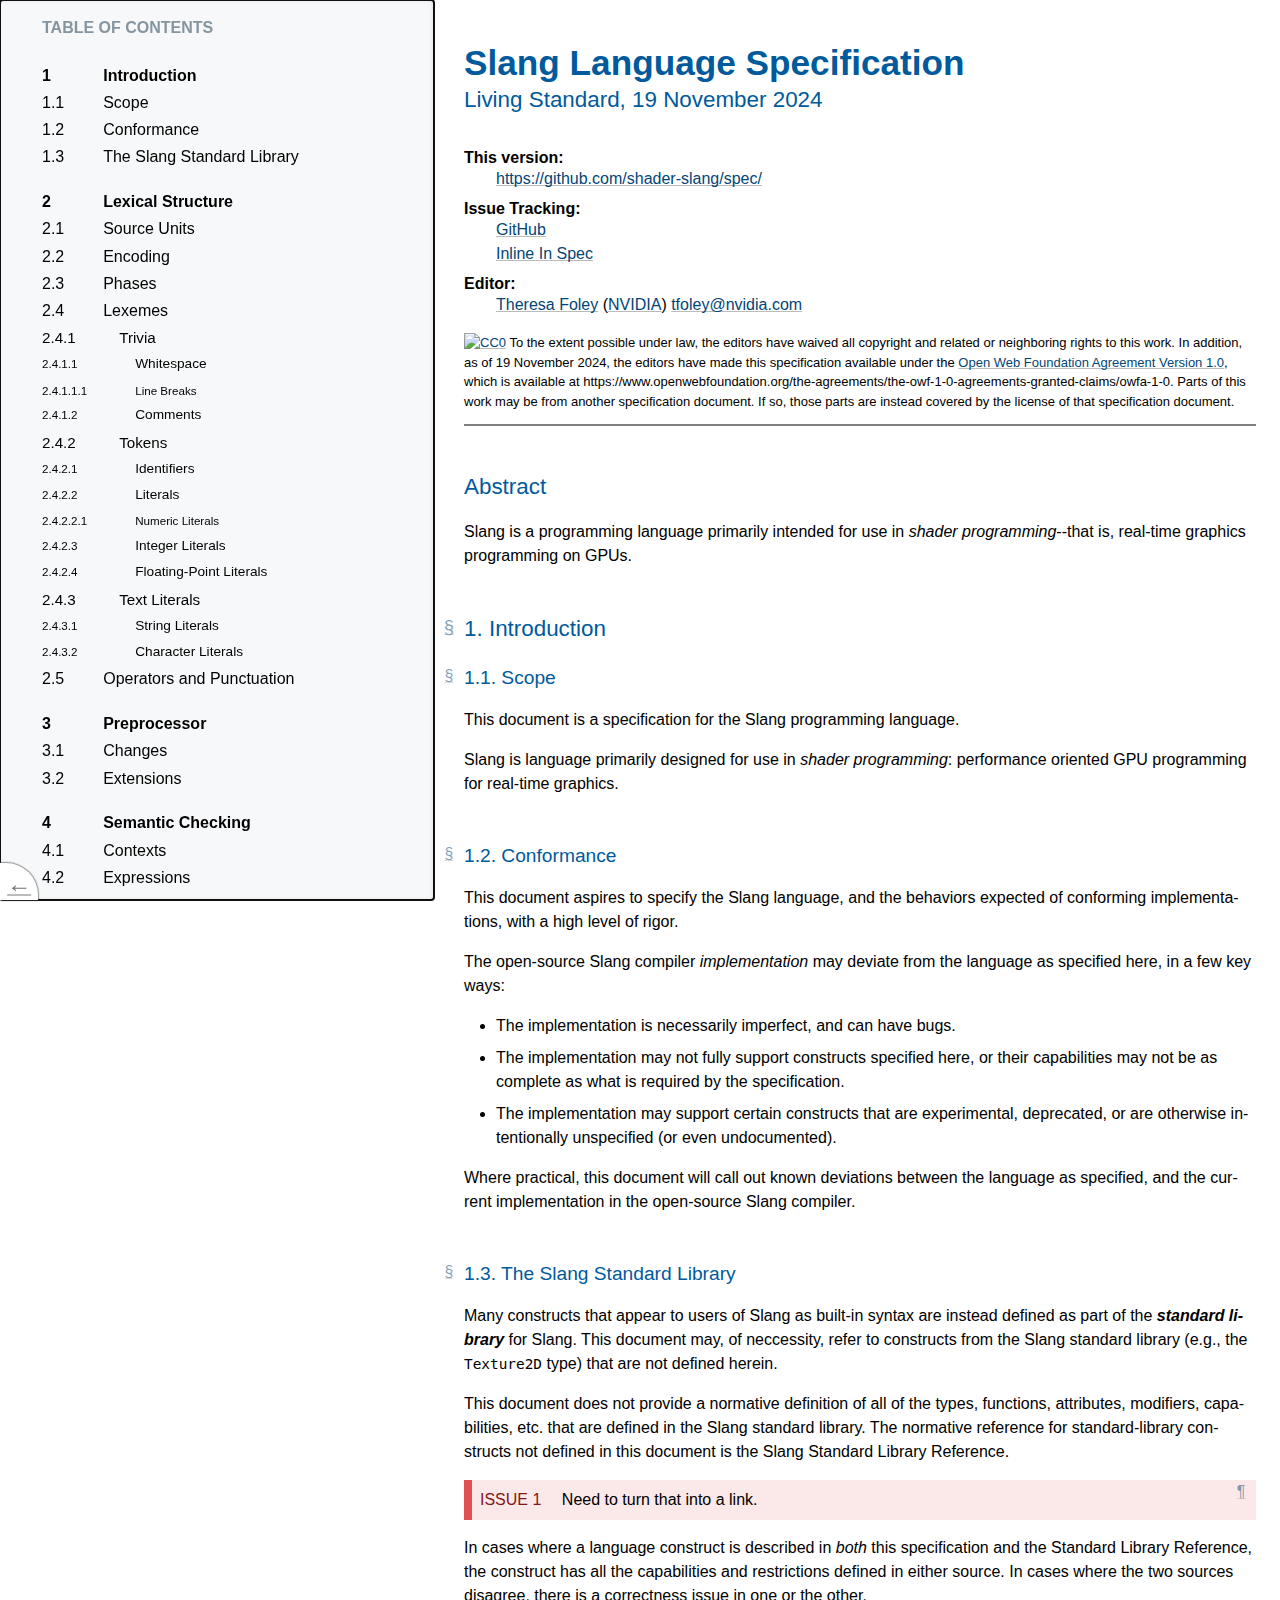
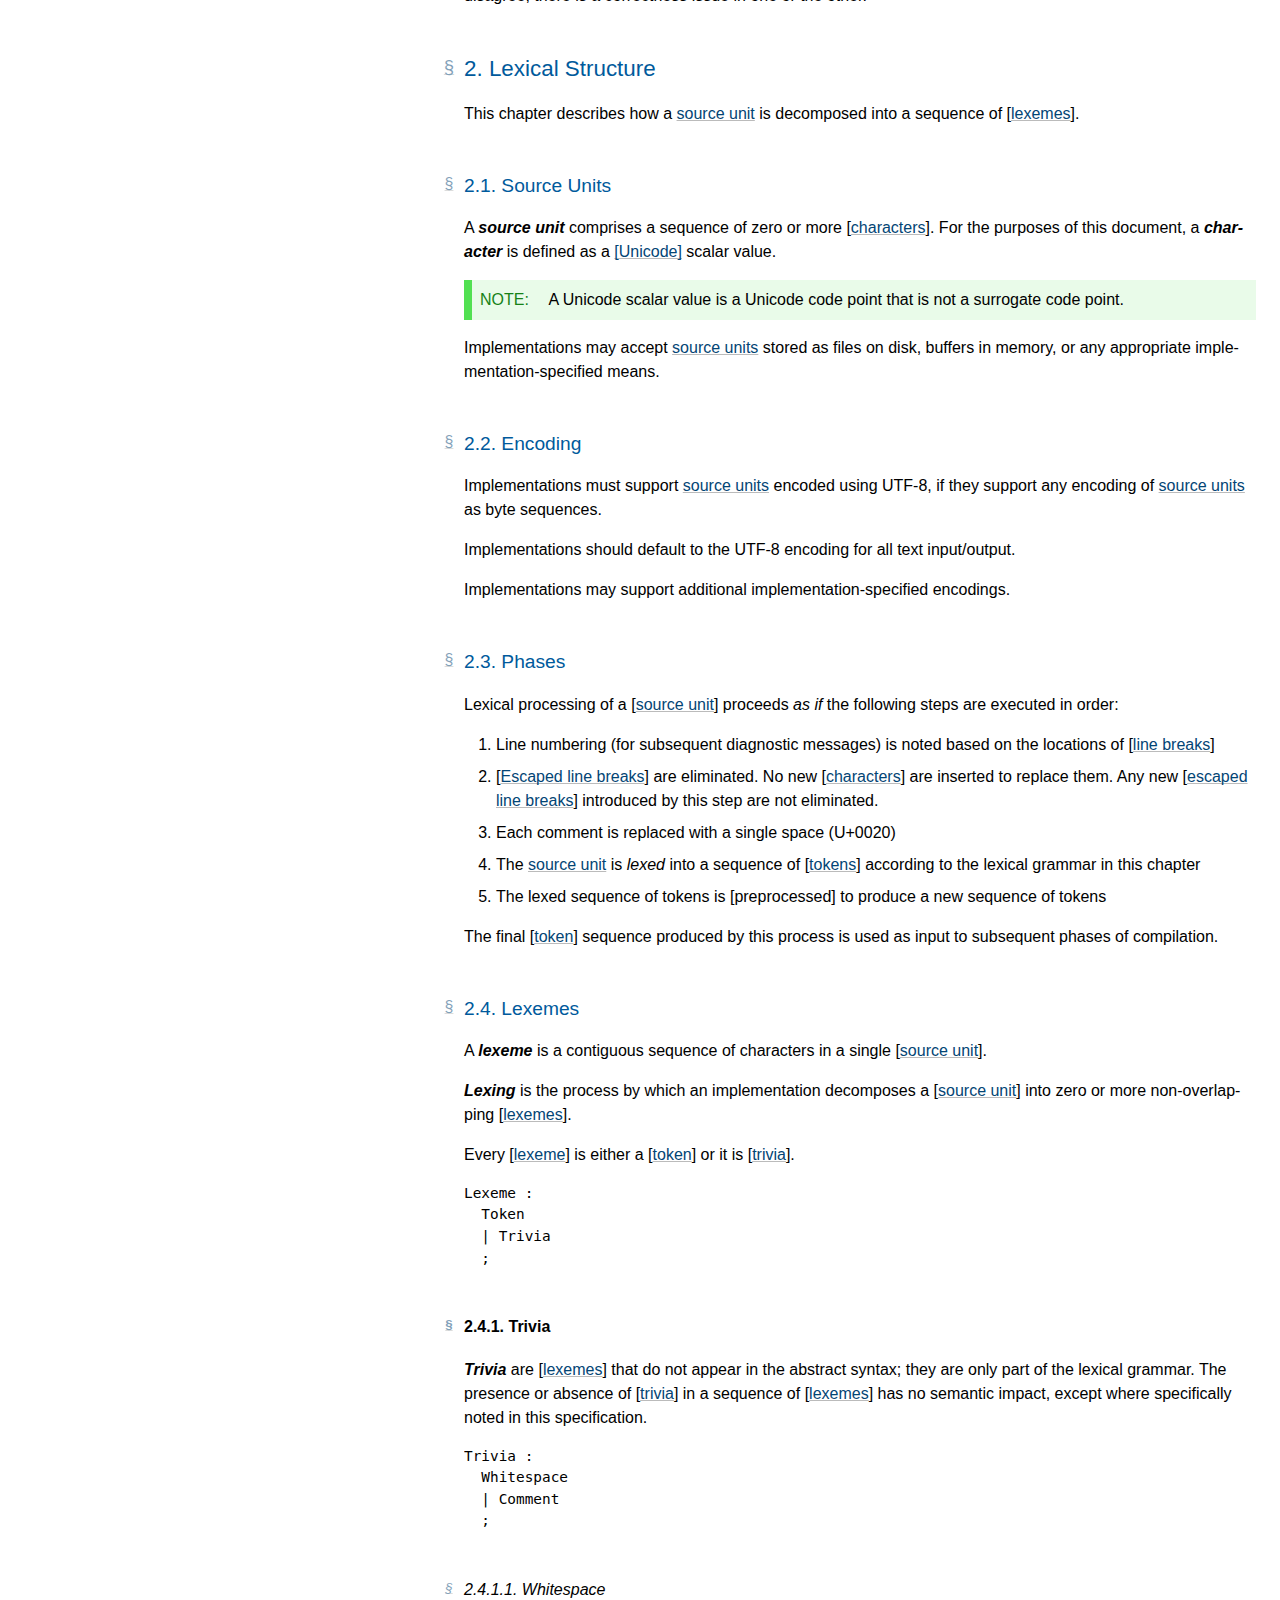
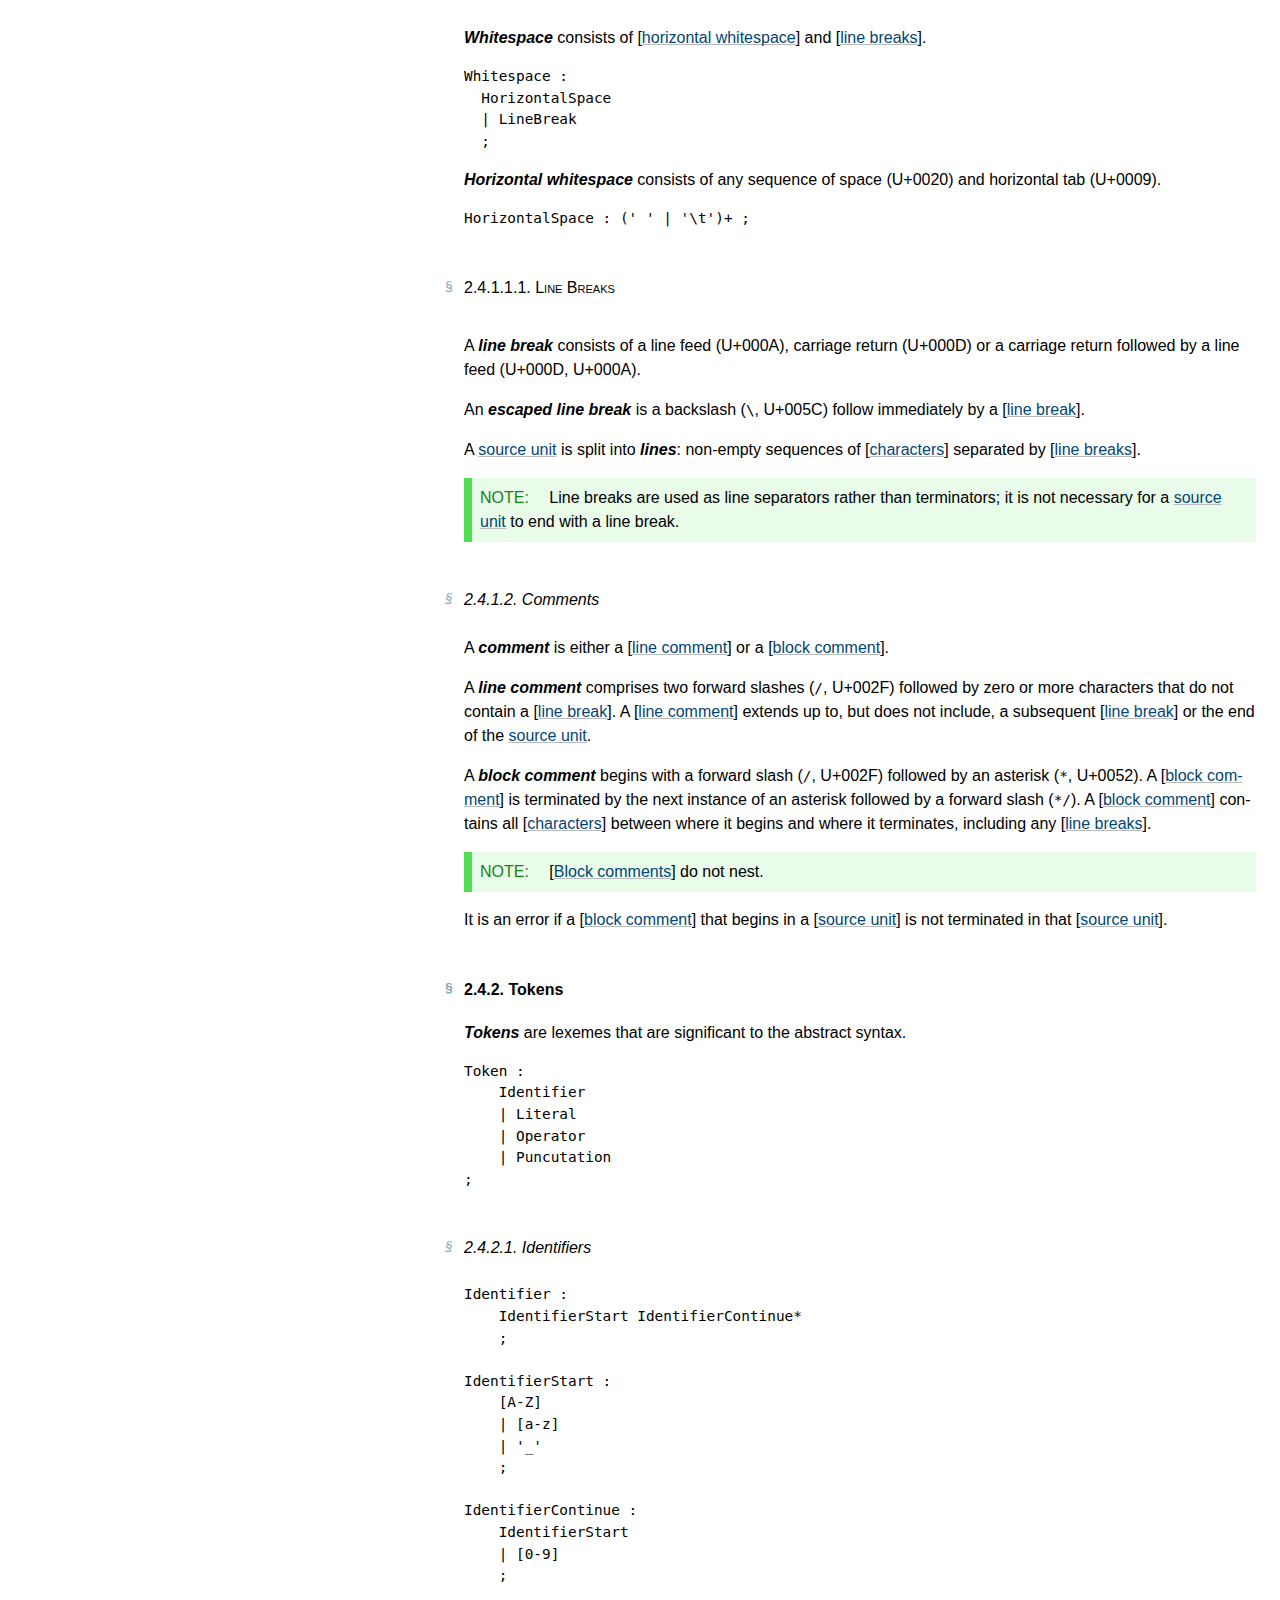
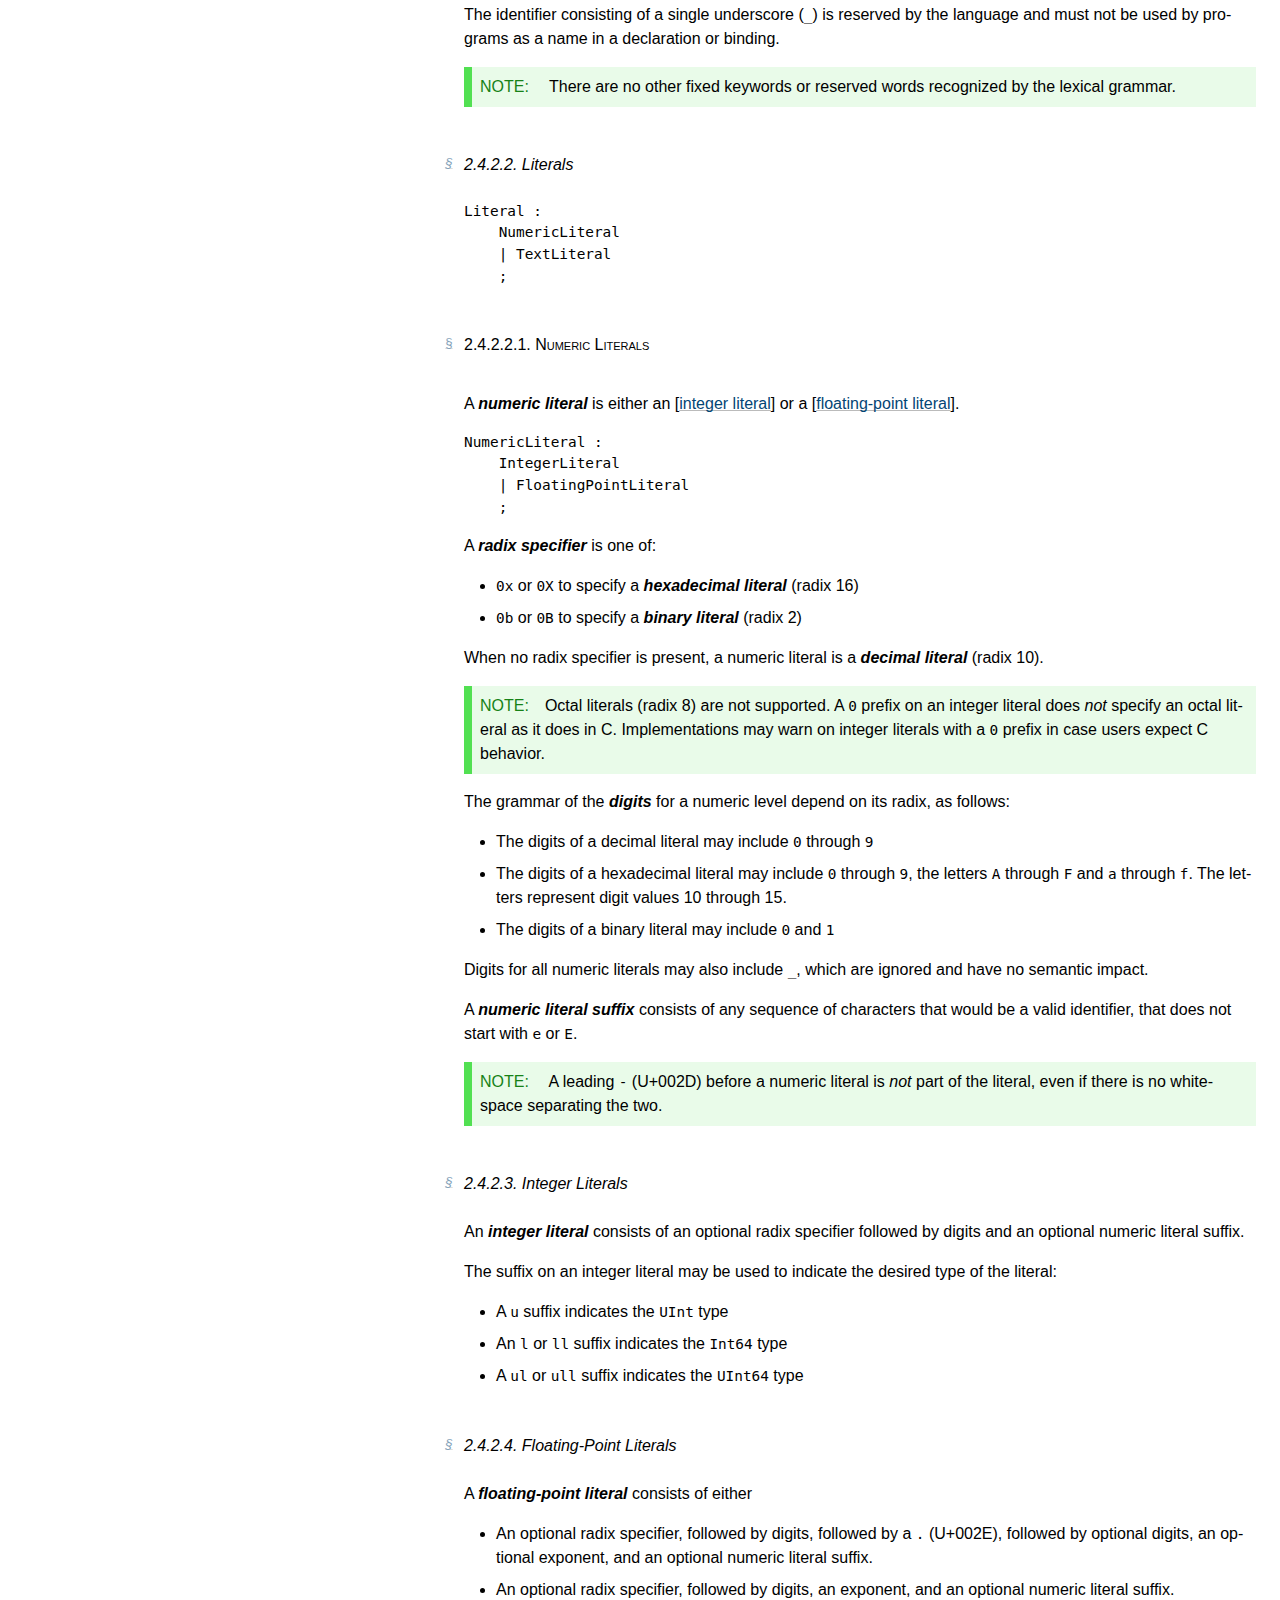
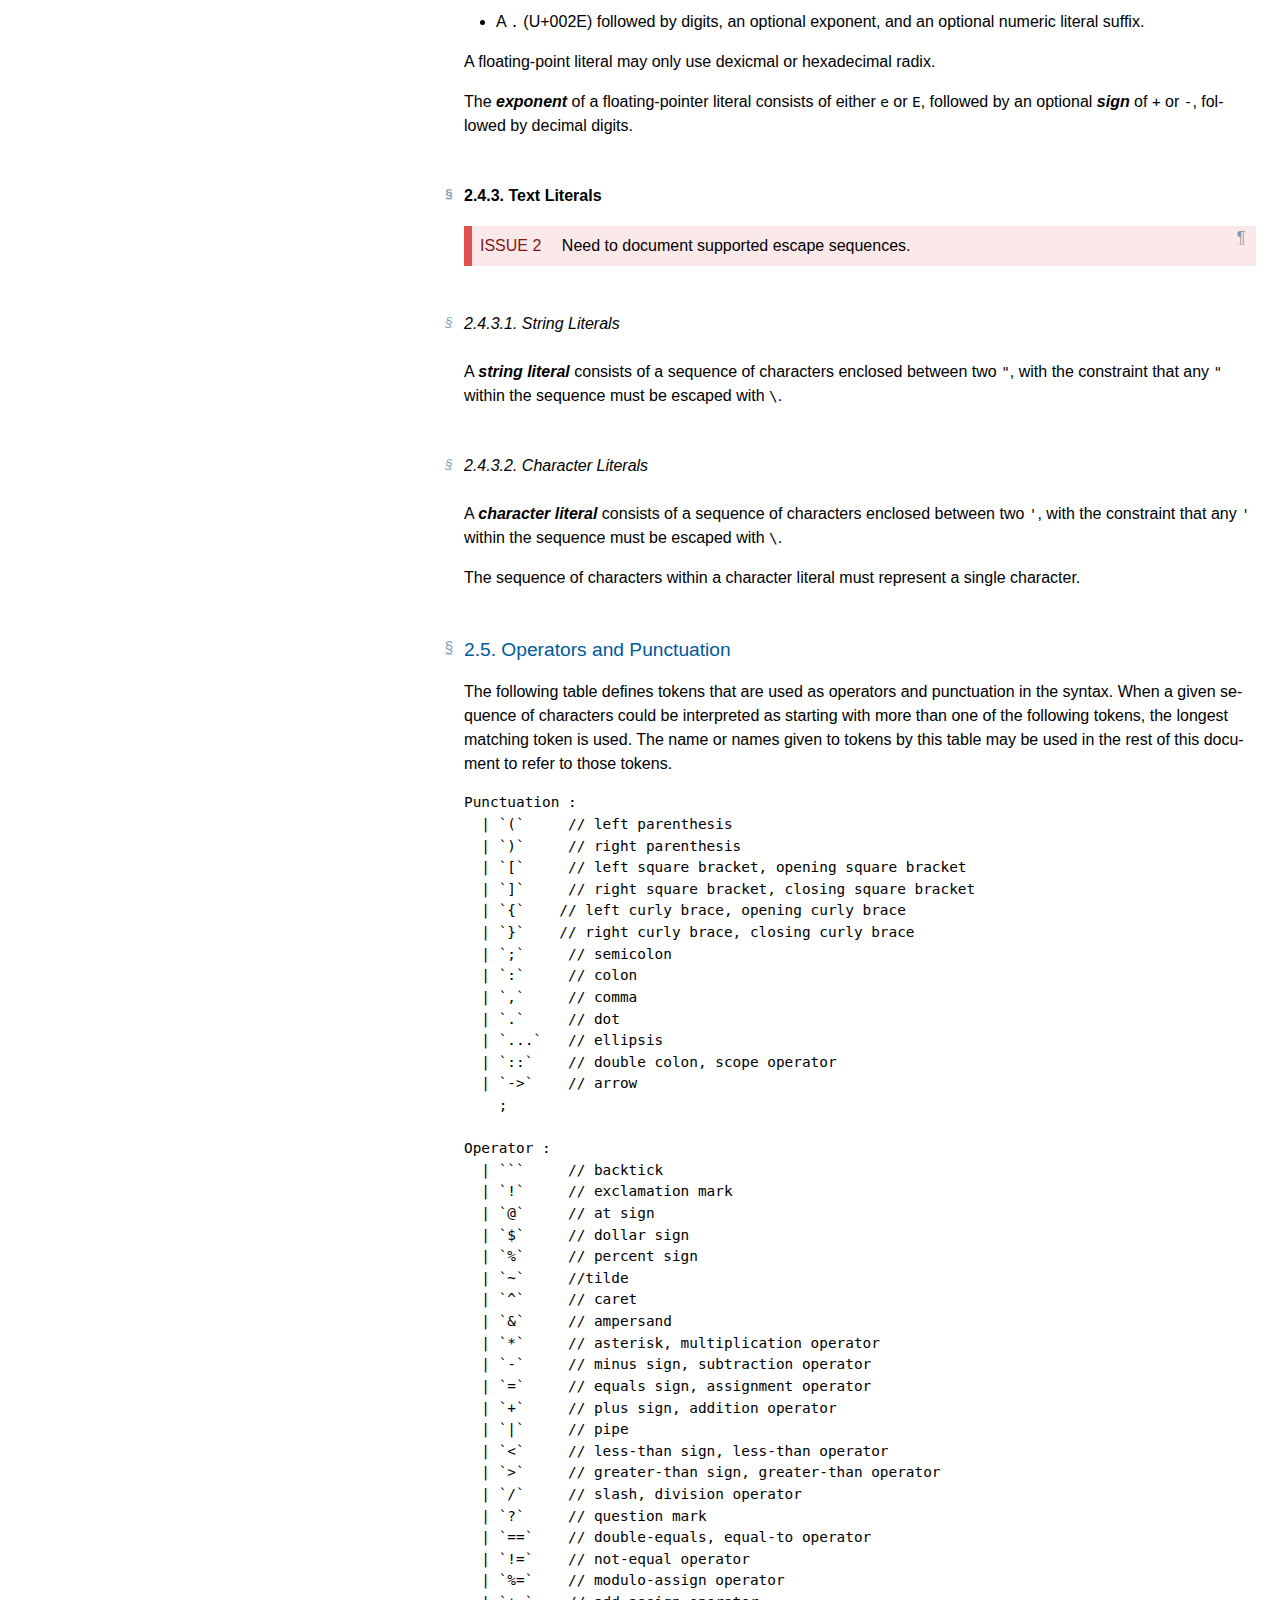
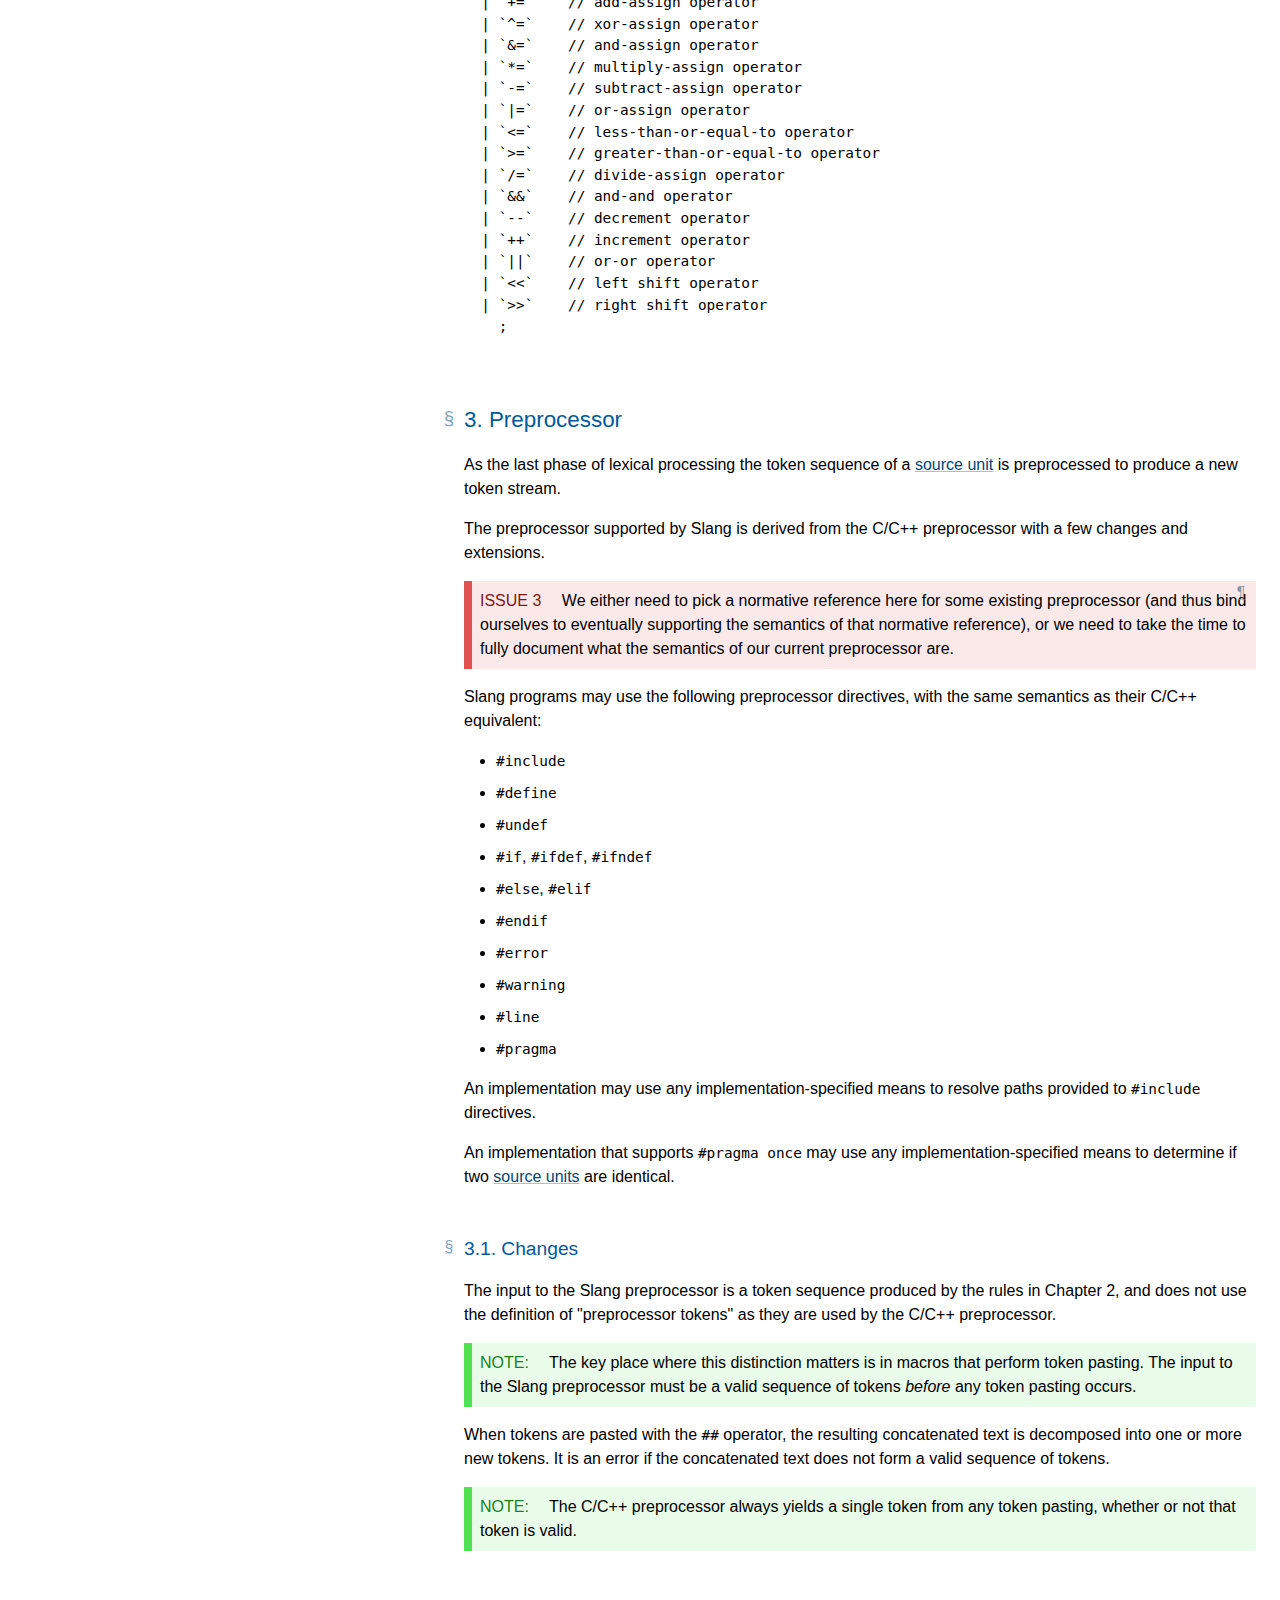
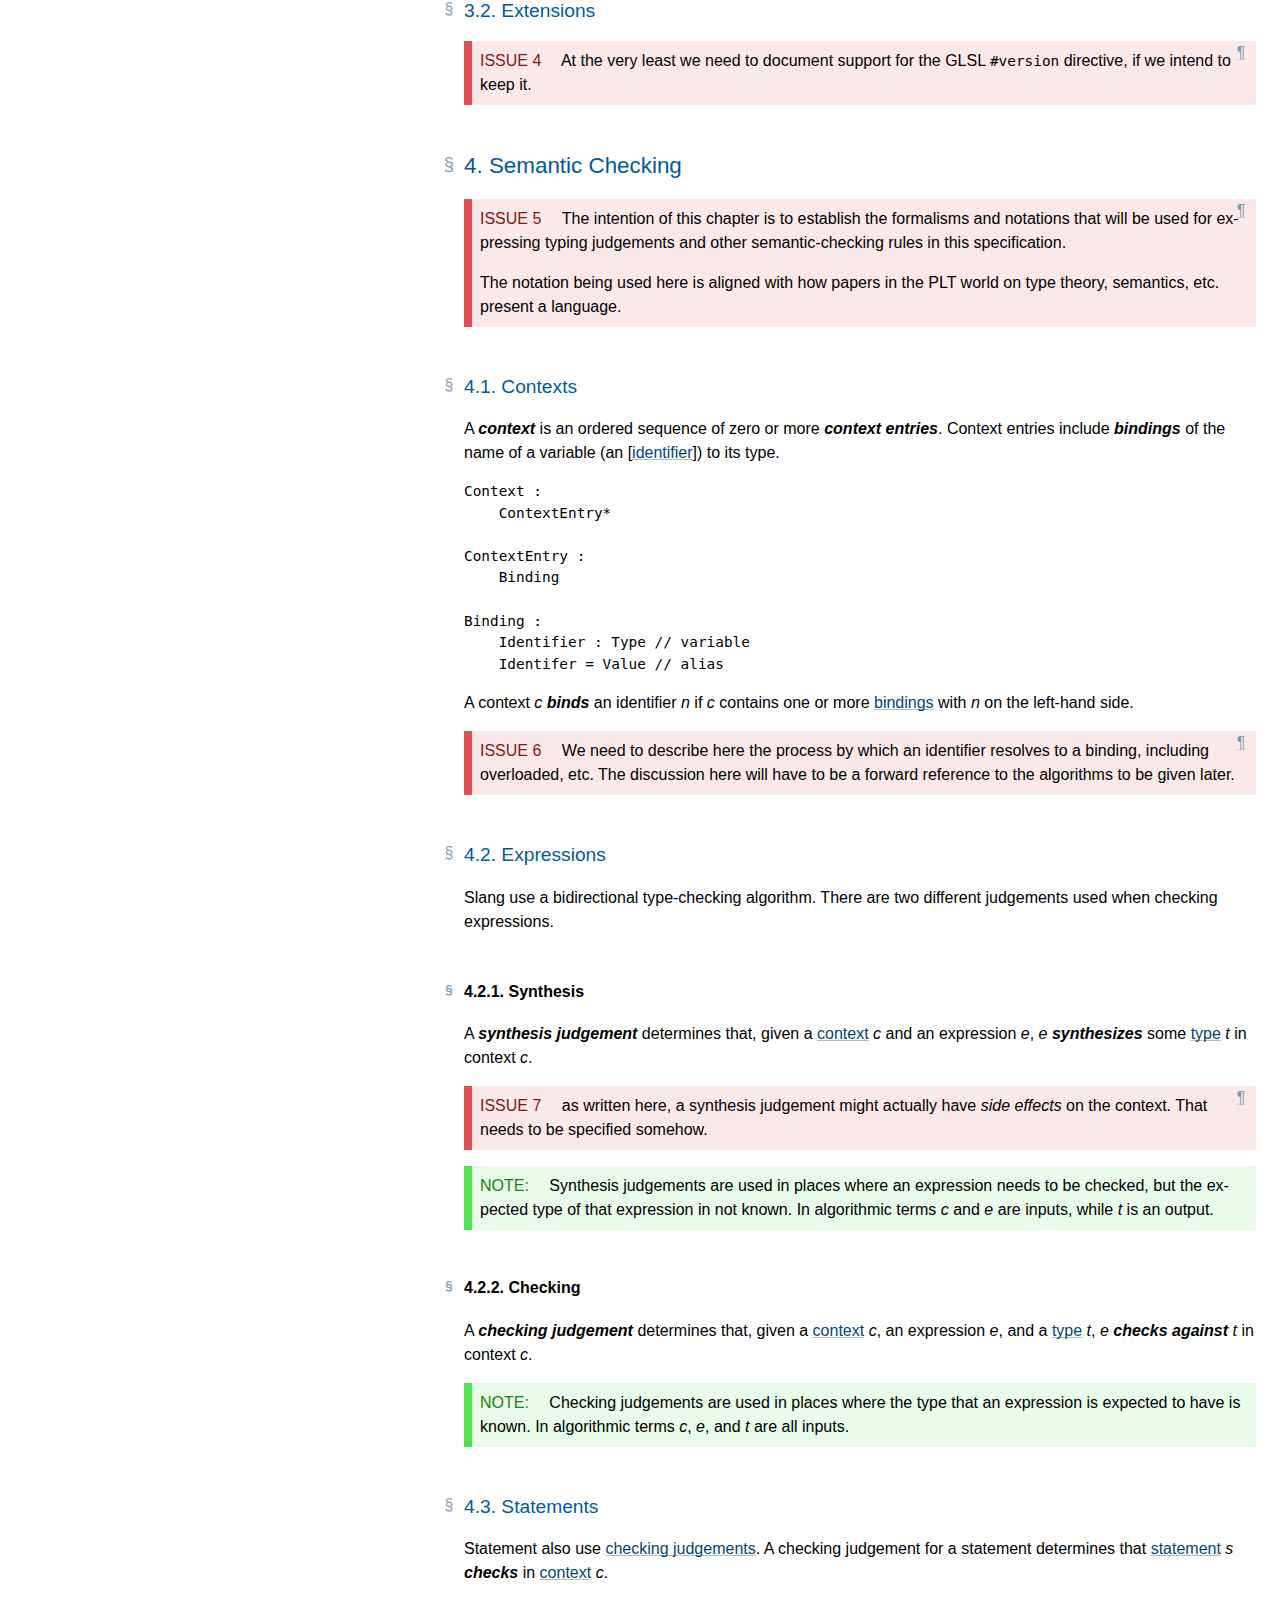
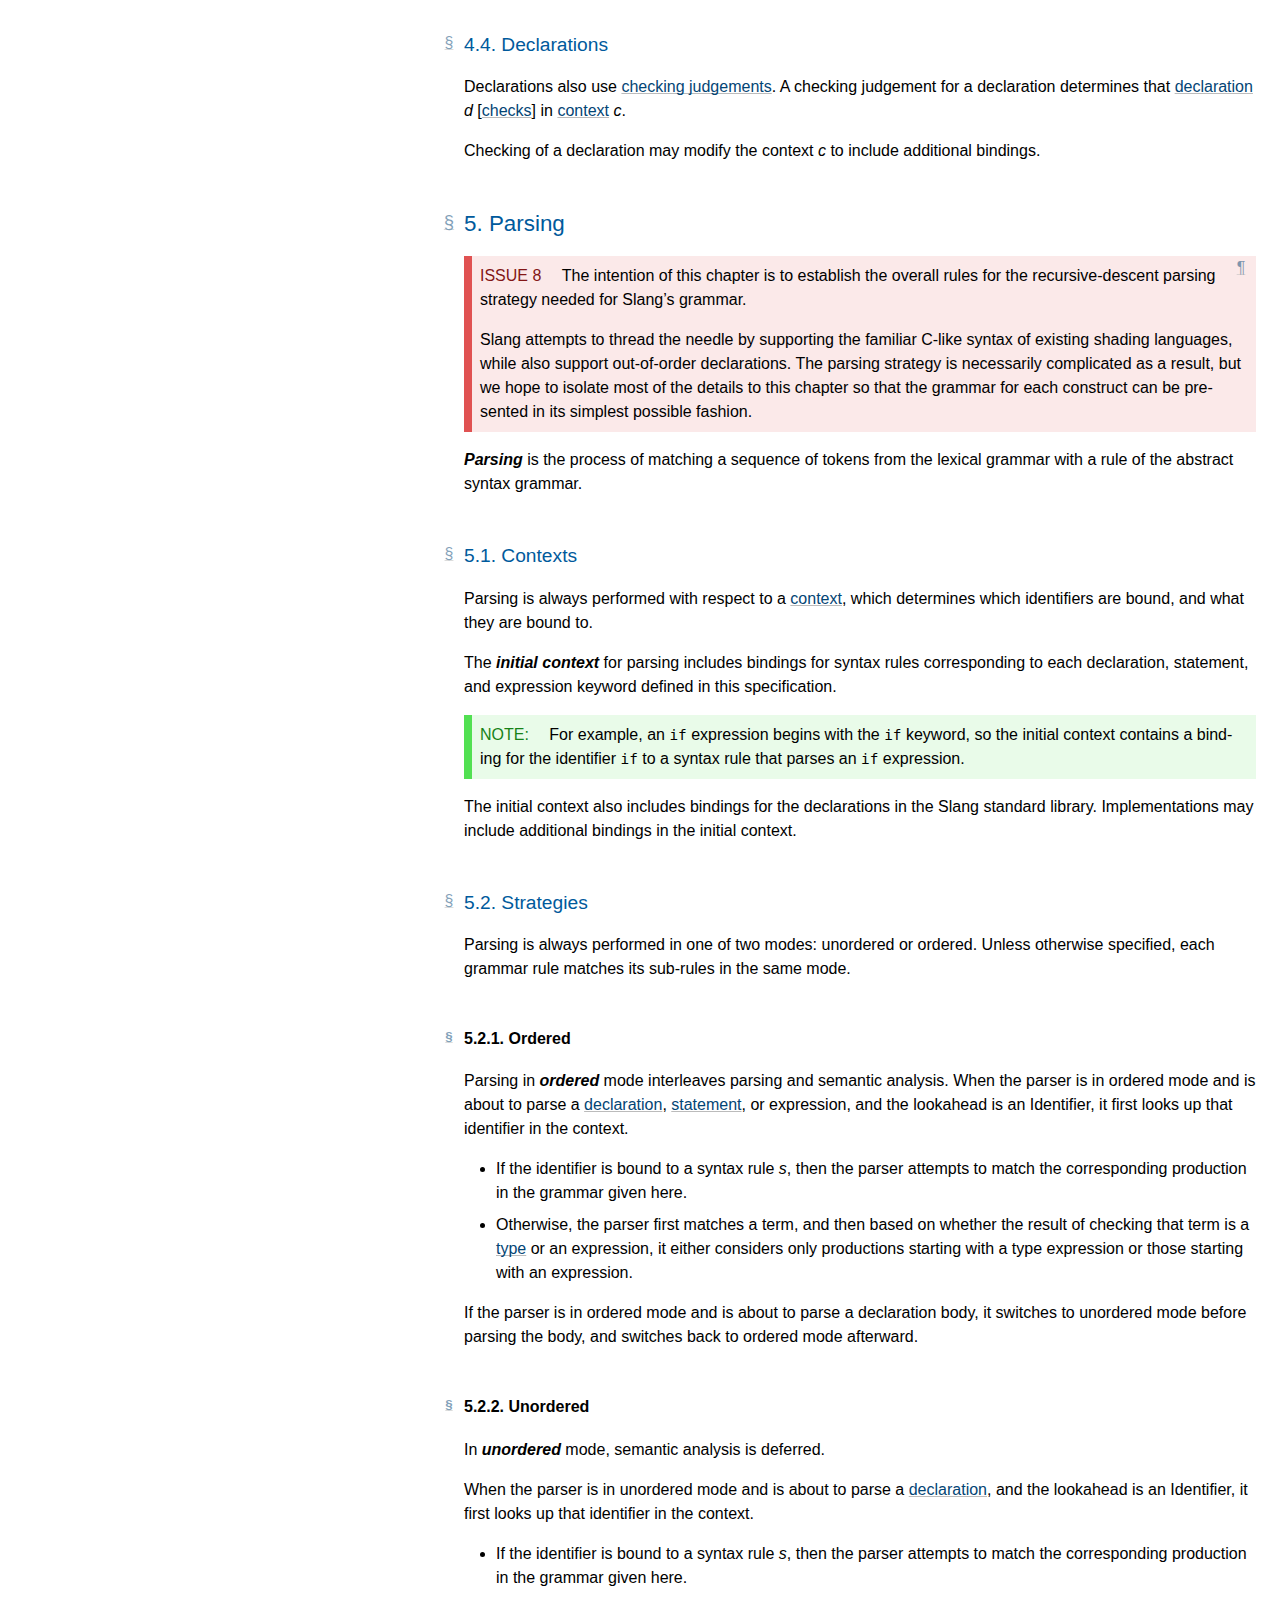
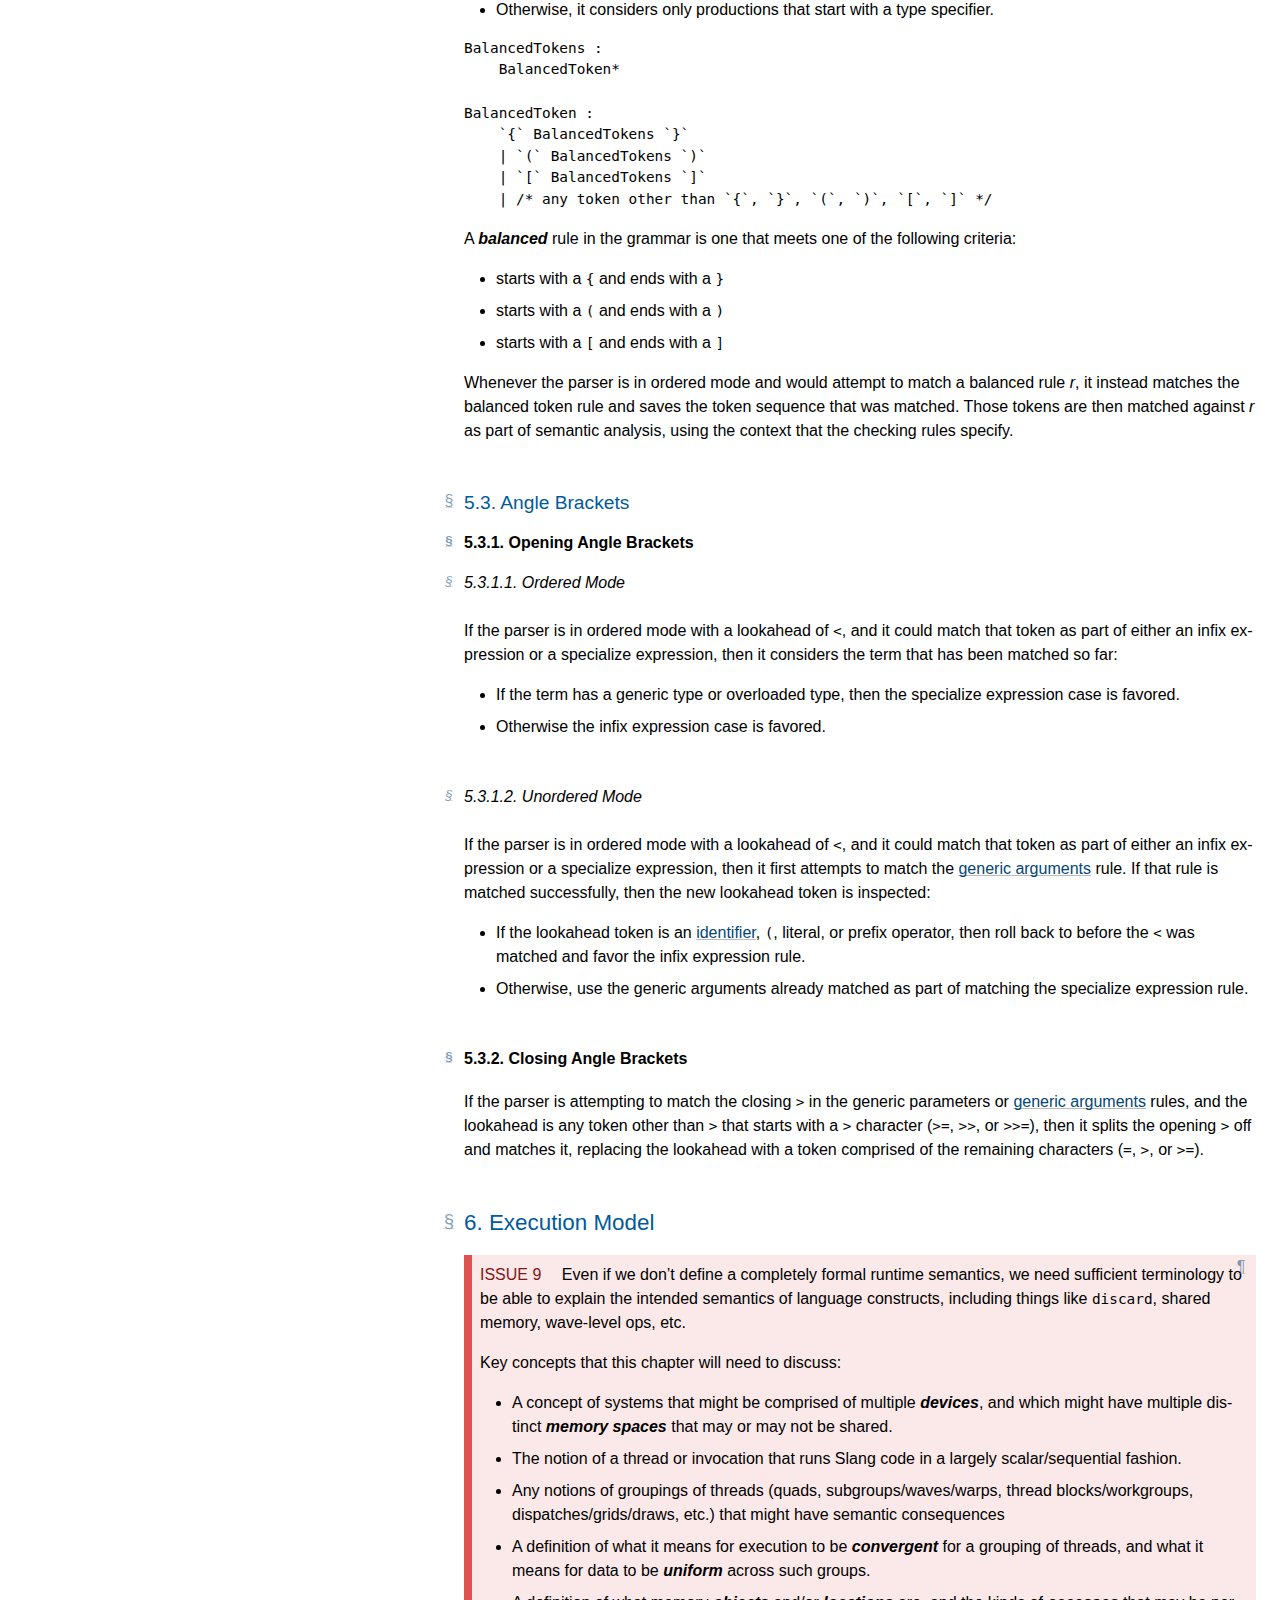
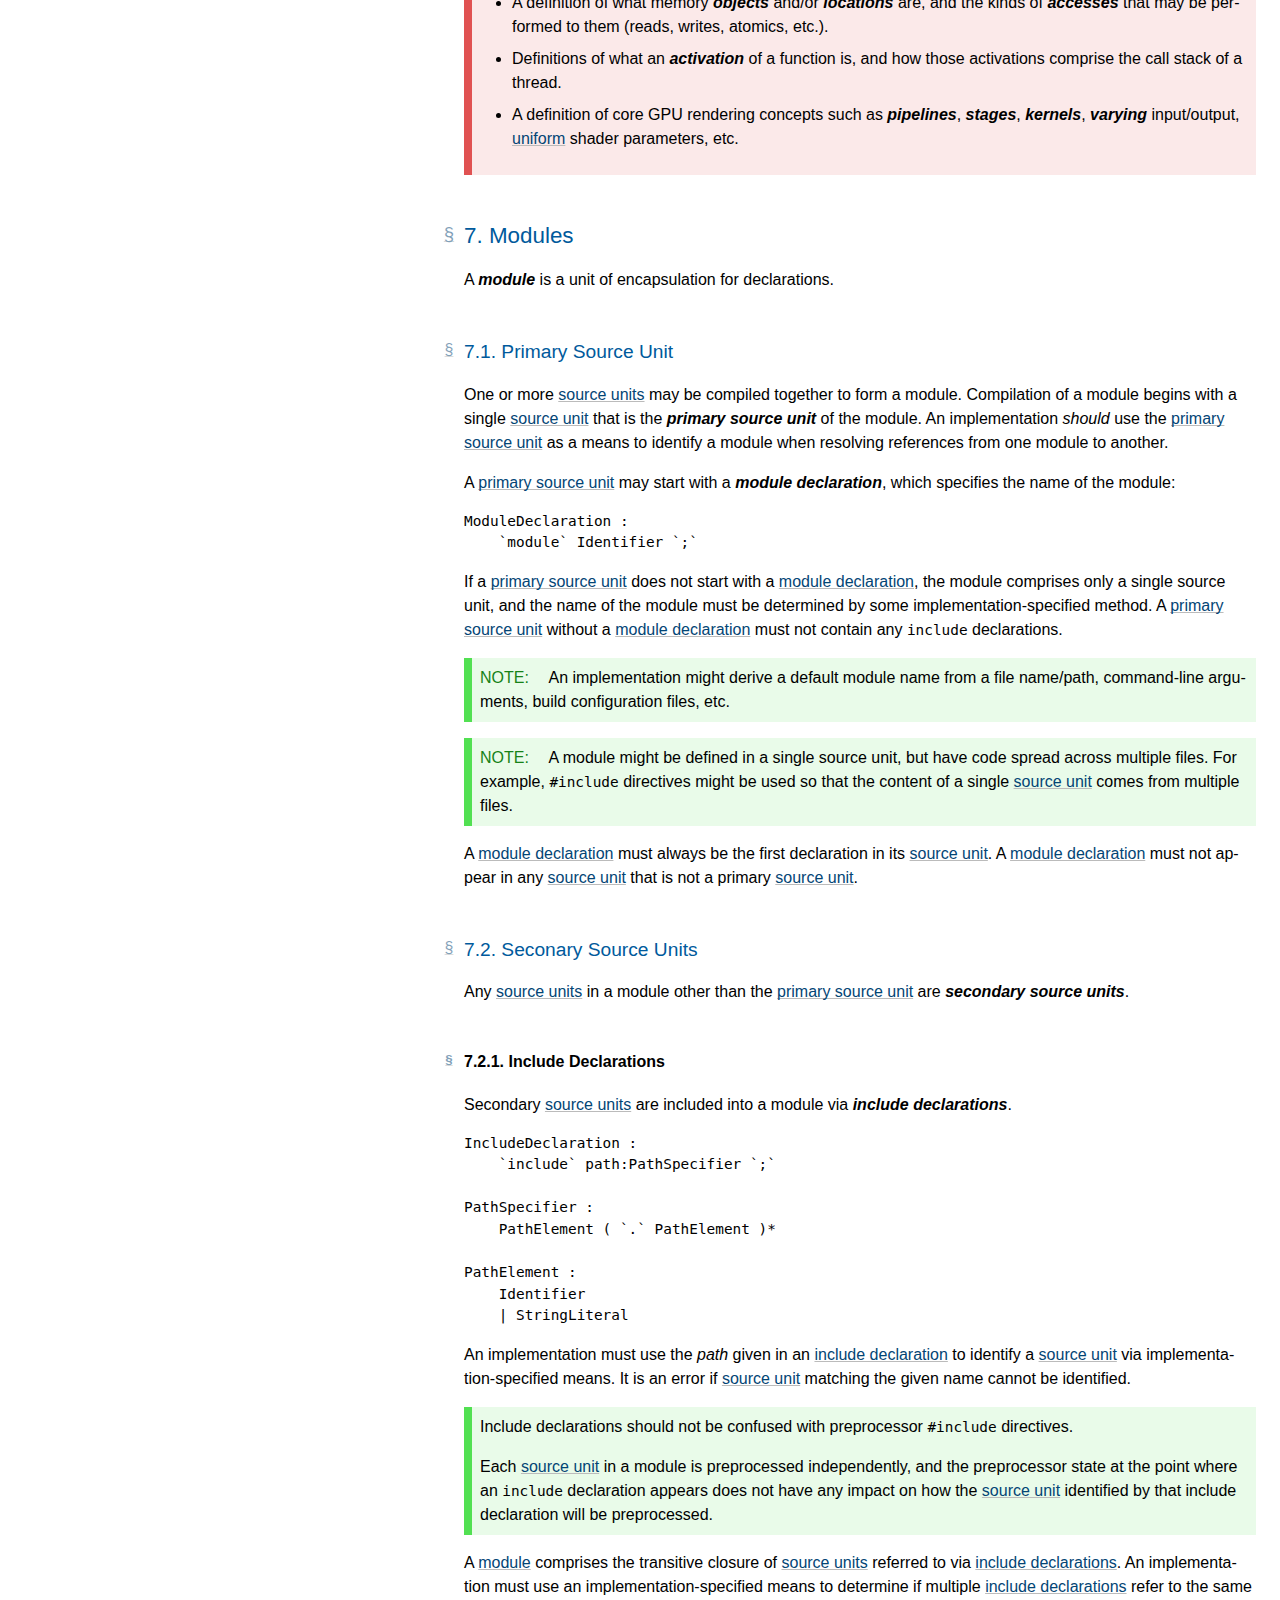
==== index.html @ 2624f9f0 "Add generated HTML to repository for now." ====
<!doctype html><html lang="en">
 <head>
  <meta content="text/html; charset=utf-8" http-equiv="Content-Type">
  <title>Slang Language Specification</title>
  <meta content="width=device-width, initial-scale=1, shrink-to-fit=no" name="viewport">
<style data-fill-with="stylesheet">/******************************************************************************
 *                   Style sheet for the W3C specifications                   *
 *
 * Special classes handled by this style sheet include:
 *
 * Indices
 *   - .toc for the Table of Contents (<ol class="toc">)
 *     + <span class="secno"> for the section numbers
 *   - #toc for the Table of Contents (<nav id="toc">)
 *   - ul.index for Indices (<a href="#ref">term</a><span>, in § N.M</span>)
 *   - table.index for Index Tables (e.g. for properties or elements)
 *
 * Structural Markup
 *   - table.data for general data tables
 *     -> use 'scope' attribute, <colgroup>, <thead>, and <tbody> for best results !
 *     -> use <table class='complex data'> for extra-complex tables
 *     -> use <td class='long'> for paragraph-length cell content
 *     -> use <td class='pre'> when manual line breaks/indentation would help readability
 *   - dl.switch for switch statements
 *   - ol.algorithm for algorithms (helps to visualize nesting)
 *   - .figure and .caption (HTML4) and figure and figcaption (HTML5)
 *     -> .sidefigure for right-floated figures
 *   - ins/del
 *     -> ins/del.c### for candidate and proposed changes (amendments)
 *
 * Code
 *   - pre and code
 *
 * Special Sections
 *   - .note       for informative notes             (div, p, span, aside, details)
 *   - .example    for informative examples          (div, p, pre, span)
 *   - .issue      for issues                        (div, p, span)
 *   - .advisement for loud normative statements     (div, p, strong)
 *   - .annoying-warning for spec obsoletion notices (div, aside, details)
 *   - .correction for "candidate corrections"       (div, aside, details, section)
 *   - .addition   for "candidate additions"         (div, aside, details, section)
 *   - .correction.proposed for "proposed corrections" (div, aside, details, section)
 *   - .addition.proposed   for "proposed additions"   (div, aside, details, section)
 *
 * Definition Boxes
 *   - pre.def   for WebIDL definitions
 *   - table.def for tables that define other entities (e.g. CSS properties)
 *   - dl.def    for definition lists that define other entitles (e.g. HTML elements)
 *
 * Numbering
 *   - .secno for section numbers in .toc and headings (<span class='secno'>3.2</span>)
 *   - .marker for source-inserted example/figure/issue numbers (<span class='marker'>Issue 4</span>)
 *   - ::before styled for CSS-generated issue/example/figure numbers:
 *     -> Documents wishing to use this only need to add
 *        figcaption::before,
 *        .caption::before { content: "Figure "  counter(figure) " ";  }
 *        .example::before { content: "Example " counter(example) " "; }
 *        .issue::before   { content: "Issue "   counter(issue) " ";   }
 *
 * Header Stuff (ignore, just don't conflict with these classes)
 *   - .head for the header
 *   - .copyright for the copyright
 *
 * Outdated warning for old specs
 *
 * Miscellaneous
 *   - .overlarge for things that should be as wide as possible, even if
 *     that overflows the body text area. This can be used on an item or
 *     on its container, depending on the effect desired.
 *     Note that this styling basically doesn't help at all when printing,
 *     since A4 paper isn't much wider than the max-width here.
 *     It's better to design things to fit into a narrower measure if possible.
 *
 *   - js-added ToC jump links (see fixup.js)
 *
 ******************************************************************************/

/* color variables included separately for reliability */

/******************************************************************************/
/*                                    Body                                    */
/******************************************************************************/

	html {
	}

	body {
		counter-reset: example figure issue;

		/* Layout */
		max-width: 50em;			  /* limit line length to 50em for readability   */
		margin: 0 auto;				/* center text within page                    */
		padding: 1.6em 1.5em 2em 50px; /* assume 16px font size for downlevel clients */
		padding: 1.6em 1.5em 2em calc(26px + 1.5em); /* leave space for status flag    */

		/* Typography */
		line-height: 1.5;
		font-family: sans-serif;
		widows: 2;
		orphans: 2;
		word-wrap: break-word;
		overflow-wrap: break-word;
		hyphens: auto;

		color: black;
		color: var(--text);
		background: white top left fixed no-repeat;
		background: var(--bg) top left fixed no-repeat;
		background-size: 25px auto;
	}


/******************************************************************************/
/*                         Front Matter & Navigation                          */
/******************************************************************************/

/** Header ********************************************************************/

	div.head { margin-bottom: 1em; }
	div.head hr { border-style: solid; }

	div.head h1 {
		font-weight: bold;
		margin: 0 0 .1em;
		font-size: 220%;
	}

	div.head h2 { margin-bottom: 1.5em;}

/** W3C Logo ******************************************************************/

	.head .logo {
		float: right;
		margin: 0.4rem 0 0.2rem .4rem;
	}

	.head img[src*="logos/W3C"] {
		display: block;
		border: solid #1a5e9a;
		border: solid var(--logo-bg);
		border-width: .65rem .7rem .6rem;
		border-radius: .4rem;
		background: #1a5e9a;
		background: var(--logo-bg);
		color: white;
		color: var(--logo-text);
		font-weight: bold;
	}

	.head a:hover > img[src*="logos/W3C"],
	.head a:focus > img[src*="logos/W3C"] {
		opacity: .8;
	}

	.head a:active > img[src*="logos/W3C"] {
		background: #c00;
		background: var(--logo-active-bg);
		border-color: #c00;
		border-color: var(--logo-active-bg);
	}

	/* see also additional rules in Link Styling section */

/** Copyright *****************************************************************/

	p.copyright,
	p.copyright small { font-size: small; }

/** Back to Top / ToC Toggle **************************************************/

	@media print {
		#toc-nav {
			display: none;
		}
	}
	@media not print {
		#toc-nav {
			position: fixed;
			z-index: 3;
			bottom: 0; left: 0;
			margin: 0;
			min-width: 1.33em;
			border-top-right-radius: 2rem;
			box-shadow: 0 0 2px;
			font-size: 1.5em;
		}
		#toc-nav > a {
			display: block;
			white-space: nowrap;

			height: 1.33em;
			padding: .1em 0.3em;
			margin: 0;

			box-shadow: 0 0 2px;
			border: none;
			border-top-right-radius: 1.33em;

			color: #707070;
			color: var(--tocnav-normal-text);
			background: white;
			background: var(--tocnav-normal-bg);
		}
		#toc-nav > a:hover,
		#toc-nav > a:focus {
			color: black;
			color: var(--tocnav-hover-text);
			background: #f8f8f8;
			background: var(--tocnav-hover-bg);
		}
		#toc-nav > a:active {
			color: #c00;
			color: var(--tocnav-active-text);
			background: white;
			background: var(--tocnav-active-bg);
		}

		#toc-nav > #toc-jump {
			padding-bottom: 2em;
			margin-bottom: -1.9em;
		}

		/* statusbar gets in the way on keyboard focus; remove once browsers fix */
		#toc-nav > a[href="#toc"]:not(:hover):focus:last-child {
			padding-bottom: 1.5rem;
		}

		#toc-nav:not(:hover) > a:not(:focus) > span + span {
			/* Ideally this uses :focus-within on #toc-nav */
			display: none;
		}
		#toc-nav > a > span + span {
			padding-right: 0.2em;
		}
	}

/** ToC Sidebar ***************************************************************/

	/* Floating sidebar */
	@media screen {
		body.toc-sidebar #toc {
			position: fixed;
			top: 0; bottom: 0;
			left: 0;
			width: 23.5em;
			max-width: 80%;
			max-width: calc(100% - 2em - 26px);
			overflow: auto;
			padding: 0 1em;
			padding-left: 42px;
			padding-left: calc(1em + 26px);
			color: black;
			color: var(--tocsidebar-text);
			background: inherit;
			background-color: #f7f8f9;
			background-color: var(--tocsidebar-bg);
			z-index: 1;
			box-shadow: -.1em 0 .25em rgba(0,0,0,.1) inset;
			box-shadow: -.1em 0 .25em var(--tocsidebar-shadow) inset;
		}
		body.toc-sidebar #toc h2 {
			margin-top: .8rem;
			font-variant: small-caps;
			font-variant: all-small-caps;
			text-transform: lowercase;
			font-weight: bold;
			color: gray;
			color: hsla(203,20%,40%,.7);
			color: var(--tocsidebar-heading-text);
		}
		body.toc-sidebar #toc-jump:not(:focus) {
			width: 0;
			height: 0;
			padding: 0;
			position: absolute;
			overflow: hidden;
		}
	}
	/* Hide main scroller when only the ToC is visible anyway */
	@media screen and (max-width: 28em) {
		body.toc-sidebar {
			overflow: hidden;
		}
	}

	/* Sidebar with its own space */
	@media screen and (min-width: 78em) {
		body:not(.toc-inline) #toc {
			position: fixed;
			top: 0; bottom: 0;
			left: 0;
			width: 23.5em;
			overflow: auto;
			padding: 0 1em;
			padding-left: 42px;
			padding-left: calc(1em + 26px);
			color: black;
			color: var(--tocsidebar-text);
			background: inherit;
			background-color: #f7f8f9;
			background-color: var(--tocsidebar-bg);
			z-index: 1;
			box-shadow: -.1em 0 .25em rgba(0,0,0,.1) inset;
			box-shadow: -.1em 0 .25em var(--tocsidebar-shadow) inset;
		}
		body:not(.toc-inline) #toc h2 {
			margin-top: .8rem;
			font-variant: small-caps;
			font-variant: all-small-caps;
			text-transform: lowercase;
			font-weight: bold;
			color: gray;
			color: hsla(203,20%,40%,.7);
			color: var(--tocsidebar-heading-text);
		}

		body:not(.toc-inline) {
			padding-left: 29em;
		}
		/* See also Overflow section at the bottom */

		body:not(.toc-inline) #toc-jump:not(:focus) {
			width: 0;
			height: 0;
			padding: 0;
			position: absolute;
			overflow: hidden;
		}
	}
	@media screen and (min-width: 90em) {
		body:not(.toc-inline) {
			margin: 0 4em;
		}
	}

/******************************************************************************/
/*                                Sectioning                                  */
/******************************************************************************/

/** Headings ******************************************************************/

	h1, h2, h3, h4, h5, h6, dt {
		page-break-after: avoid;
		page-break-inside: avoid;
		font: 100% sans-serif;   /* Reset all font styling to clear out UA styles */
		font-family: inherit;	/* Inherit the font family. */
		line-height: 1.2;		/* Keep wrapped headings compact */
		hyphens: manual;		/* Hyphenated headings look weird */
	}

	h2, h3, h4, h5, h6 {
		margin-top: 3rem;
	}

	h1, h2, h3 {
		color: #005A9C;
		color: var(--heading-text);
	}

	h1 { font-size: 170%; }
	h2 { font-size: 140%; }
	h3 { font-size: 120%; }
	h4 { font-weight: bold; }
	h5 { font-style: italic; }
	h6 { font-variant: small-caps; }
	dt { font-weight: bold; }

/** Subheadings ***************************************************************/

	h1 + h2,
	#profile-and-date {
		/* #profile-and-date is a subtitle in an H2 under the H1 */
		margin-top: 0;
	}
	h2 + h3,
	h3 + h4,
	h4 + h5,
	h5 + h6 {
		margin-top: 1.2em; /* = 1 x line-height */
	}

/** Section divider ***********************************************************/

	:not(.head) > :not(.head) + hr {
		font-size: 1.5em;
		text-align: center;
		margin: 1em auto;
		height: auto;
		color: black;
		color: var(--hr-text);
		border: transparent solid 0;
		background: transparent;
	}
	:not(.head) > hr::before {
		content: "\2727\2003\2003\2727\2003\2003\2727";
	}

/******************************************************************************/
/*                            Paragraphs and Lists                            */
/******************************************************************************/

	p {
		margin: 1em 0;
	}

	dd > p:first-child,
	li > p:first-child {
		margin-top: 0;
	}

	ul, ol {
		margin-left: 0;
		padding-left: 2em;
	}

	li {
		margin: 0.25em 0 0.5em;
		padding: 0;
	}

	dl dd {
		margin: 0 0 .5em 2em;
	}

	.head dd + dd { /* compact for header */
		margin-top: -.5em;
	}

	/* Style for algorithms */
	ol.algorithm ol:not(.algorithm),
	.algorithm > ol ol:not(.algorithm) {
	border-left: 0.5em solid #DEF;
	border-left: 0.5em solid var(--algo-border);
	}

	/* Put nice boxes around each algorithm. */
	[data-algorithm]:not(.heading) {
	 padding: .5em;
	 border: thin solid #ddd;
	 border: thin solid var(--algo-border);
	 border-radius: .5em;
	 margin: .5em calc(-0.5em - 1px);
	}
	[data-algorithm]:not(.heading) > :first-child {
	 margin-top: 0;
	}
	[data-algorithm]:not(.heading) > :last-child {
	 margin-bottom: 0;
	}

	/* Style for switch/case <dl>s */
	dl.switch > dd > ol.only,
	dl.switch > dd > .only > ol {
	margin-left: 0;
	}
	dl.switch > dd > ol.algorithm,
	dl.switch > dd > .algorithm > ol {
	margin-left: -2em;
	}
	dl.switch {
	padding-left: 2em;
	}
	dl.switch > dt {
	text-indent: -1.5em;
	margin-top: 1em;
	}
	dl.switch > dt + dt {
	margin-top: 0;
	}
	dl.switch > dt::before {
	content: '\21AA';
	padding: 0 0.5em 0 0;
	display: inline-block;
	width: 1em;
	text-align: right;
	line-height: 0.5em;
	}

/** Terminology Markup ********************************************************/


/******************************************************************************/
/*                                 Inline Markup                              */
/******************************************************************************/

/** Terminology Markup ********************************************************/
	dfn   { /* Defining instance */
		font-weight: bolder;
	}
	a > i { /* Instance of term */
		font-style: normal;
	}
	dt dfn code, code.idl {
		font-size: inherit;
	}
	dfn var {
		font-style: normal;
	}

/** Change Marking ************************************************************/

	del {
		color: #aa0000;
		color: var(--del-text);
		background: transparent;
		background: var(--del-bg);
		text-decoration: line-through;
	}
	ins {
		color: #006100;
		color: var(--ins-text);
		background: transparent;
		background: var(--ins-bg);
		text-decoration: underline;
	}

	/* for amendments (candidate/proposed changes) */

	.amendment ins, .correction ins, .addition ins,
	ins[class^=c] {
		text-decoration-style: dotted;
	}
	.amendment del, .correction del, .addition del,
	del[class^=c] {
		text-decoration-style: dotted;
	}
	.amendment.proposed ins, .correction.proposed ins, .addition.proposed ins,
	ins[class^=c].proposed {
		text-decoration-style: double;
	}
	.amendment.proposed del, .correction.proposed del, .addition.proposed del,
	del[class^=c].proposed {
		text-decoration-style: double;
	}

/** Miscellaneous improvements to inline formatting ***************************/

	sup {
		vertical-align: super;
		font-size: 80%
	}

/******************************************************************************/
/*                                    Code                                    */
/******************************************************************************/

/** General monospace/pre rules ***********************************************/

	pre, code, samp {
		font-family: Menlo, Consolas, "DejaVu Sans Mono", Monaco, monospace;
		font-size: .9em;
		hyphens: none;
		text-transform: none;
		text-align: left;
		text-align: start;
		font-variant: normal;
		orphans: 3;
		widows: 3;
		page-break-before: avoid;
	}
	pre code,
	code code {
		font-size: 100%;
	}

	pre {
		margin-top: 1em;
		margin-bottom: 1em;
		overflow: auto;
	}

/** Inline Code fragments *****************************************************/

	/* Do something nice. */

/******************************************************************************/
/*                                    Links                                   */
/******************************************************************************/

/** General Hyperlinks ********************************************************/

	/* We hyperlink a lot, so make it less intrusive */
	a[href] {
		color: #034575;
		color: var(--a-normal-text);
		text-decoration: underline #707070;
		text-decoration: underline var(--a-normal-underline);
		text-decoration-skip-ink: none;
	}
	a:visited {
		color: #034575;
		color: var(--a-visited-text);
		text-decoration-color: #bbb;
		text-decoration-color: var(--a-visited-underline);
	}

	/* Indicate interaction with the link */
	a[href]:focus,
	a[href]:hover {
		text-decoration-thickness: 2px;
	}
	a[href]:active {
		color: #c00;
		color: var(--a-active-text);
		text-decoration-color: #c00;
		text-decoration-color: var(--a-active-underline);
	}

	/* Backout above styling for W3C logo */
	.head .logo,
	.head .logo a {
		border: none;
		text-decoration: none;
		background: transparent;
	}

/******************************************************************************/
/*                                    Images                                  */
/******************************************************************************/

	img {
		border-style: none;
	}

	img, svg {
		/* Intentionally not color-scheme aware. */
		background: white;
	}

	/* For autogen numbers, add
	  .caption::before, figcaption::before { content: "Figure " counter(figure) ". "; }
	*/

	figure, .figure, .sidefigure {
		page-break-inside: avoid;
		text-align: center;
		margin: 2.5em 0;
	}
	.figure img,	.sidefigure img,	figure img,
	.figure object, .sidefigure object, figure object {
		max-width: 100%;
		margin: auto;
		height: auto;
	}
	.figure pre, .sidefigure pre, figure pre {
		text-align: left;
		display: table;
		margin: 1em auto;
	}
	.figure table, figure table {
		margin: auto;
	}
	@media screen and (min-width: 20em) {
		.sidefigure {
			float: right;
			width: 50%;
			margin: 0 0 0.5em 0.5em;
		}
	}
	.caption, figcaption, caption {
		font-style: italic;
		font-size: 90%;
	}
	.caption::before, figcaption::before, figcaption > .marker {
		font-weight: bold;
	}
	.caption, figcaption {
		counter-increment: figure;
	}

	/* DL list is indented 2em, but figure inside it is not */
	dd > .figure, dd > figure { margin-left: -2em; }

/******************************************************************************/
/*                             Colored Boxes                                  */
/******************************************************************************/

	.issue, .note, .example, .assertion, .advisement, blockquote,
	.amendment, .correction, .addition {
		margin: 1em auto;
		padding: .5em;
		border: .5em;
		border-left-style: solid;
		page-break-inside: avoid;
	}
	span.issue, span.note {
		padding: .1em .5em .15em;
		border-right-style: solid;
	}

	blockquote > :first-child,
	.note  > p:first-child,
	.issue > p:first-child,
	.amendment > p:first-child,
	.correction > p:first-child,
	.addition > p:first-child {
		margin-top: 0;
	}
	blockquote > :last-child,
	.note  > p:last-child,
	.issue > p:last-child,
	.amendment > p:last-child,
	.correction > p:last-child,
	.addition > p:last-child {
		margin-bottom: 0;
	}


	.issue::before, .issue > .marker,
	.example::before, .example > .marker,
	.note::before, .note > .marker,
	details.note > summary > .marker,
	.amendment::before, .amendment > .marker,
	details.amendment > summary > .marker,
	.addition::before, .addition > .marker,
	addition.amendment > summary > .marker,
	.correction::before, .correction > .marker,
	correction.amendment > summary > .marker
	{
		text-transform: uppercase;
		padding-right: 1em;
	}

	.example::before, .example > .marker {
		display: block;
		padding-right: 0em;
	}

/** Blockquotes ***************************************************************/

	blockquote {
		border-color: silver;
		border-color: var(--blockquote-border);
		background: transparent;
		background: var(--blockquote-bg);
		color: currentcolor;
		color: var(--blockquote-text);
	}

/** Open issue ****************************************************************/

	.issue {
		border-color: #e05252;
		border-color: var(--issue-border);
		background: #fbe9e9;
		background: var(--issue-bg);
		color: black;
		color: var(--issue-text);
		counter-increment: issue;
		overflow: auto;
	}
	.issue::before, .issue > .marker {
		color: #831616;
		color: var(--issueheading-text);
	}
	/* Add .issue::before { content: "Issue " counter(issue) " "; } for autogen numbers,
	  or use class="marker" to mark up the issue number in source. */

/** Example *******************************************************************/

	.example {
		border-color: #e0cb52;
		border-color: var(--example-border);
		background: #fcfaee;
		background: var(--example-bg);
		color: black;
		color: var(--example-text);
		counter-increment: example;
		overflow: auto;
		clear: both;
	}
	.example::before, .example > .marker {
		color: #574b0f;
		color: var(--exampleheading-text);
	}
	/* Add .example::before { content: "Example " counter(example) " "; } for autogen numbers,
	  or use class="marker" to mark up the example number in source. */

/** Non-normative Note ********************************************************/

	.note {
		border-color: #52e052;
		border-color: var(--note-border);
		background: #e9fbe9;
		background: var(--note-bg);
		color: black;
		color: var(--note-text);
		overflow: auto;
	}

	.note::before, .note > .marker,
	details.note > summary {
		color: hsl(120, 70%, 30%);
		color: var(--noteheading-text);
	}
	/* Add .note::before { content: "Note "; } for autogen label,
	  or use class="marker" to mark up the label in source. */

	details.note[open] > summary {
		border-bottom: 1px silver solid;
		border-bottom: 1px var(--notesummary-underline) solid;
	}

/** Assertion Box *************************************************************/
	/*  for assertions in algorithms */

	.assertion {
		border-color: #AAA;
		border-color: var(--assertion-border);
		background: #EEE;
		background: var(--assertion-bg);
		color: black;
		color: var(--assertion-text);
	}

/** Advisement Box ************************************************************/
	/*  for attention-grabbing normative statements */

	.advisement {
		border-color: orange;
		border-color: var(--advisement-border);
		border-style: none solid;
		background: #fec;
		background: var(--advisement-bg);
		color: black;
		color: var(--advisement-text);
	}
	strong.advisement {
		display: block;
		text-align: center;
	}
	.advisement::before, .advisement > .marker {
		color: #b35f00;
		color: var(--advisementheading-text);
	}

/** Amendment Box *************************************************************/

	.amendment, .correction, .addition {
		border-color: #330099;
		border-color: var(--amendment-border);
		background: #F5F0FF;
		background: var(--amendment-bg);
		color: black;
		color: var(--amendment-text);
	}
	.amendment.proposed, .correction.proposed, .addition.proposed {
		border-style: solid;
		border-block-width: 0.25em;
	}
	.amendment::before, .amendment > .marker,
	details.amendment > summary::before, details.amendment > summary > .marker,
	.correction::before, .correction > .marker,
	details.correction > summary::before, details.correction > summary > .marker,
	.addition::before, .addition > .marker,
	details.addition > summary::before, details.addition > summary > .marker {
		color: #220066;
		color: var(--amendmentheading-text);
	}
	.amendment.proposed::before, .amendment.proposed > .marker,
	details.amendment.proposed > summary::before, details.amendment.proposed > summary > .marker,
	.correction.proposed::before, .correction.proposed > .marker,
	details.correction.proposed > summary::before, details.correction.proposed > summary > .marker,
	.addition.proposed::before, .addition.proposed > .marker,
	details.addition.proposed > summary::before, details.addition.proposed > summary > .marker {
		font-weight: bold;
	}

/** Spec Obsoletion Notice ****************************************************/
	/* obnoxious obsoletion notice for older/abandoned specs. */

	details {
		display: block;
	}
	summary {
		font-weight: bolder;
	}

	.annoying-warning:not(details),
	details.annoying-warning:not([open]) > summary,
	details.annoying-warning[open] {
		background: hsla(40,100%,50%,0.95);
		background: var(--warning-bg);
		color: black;
		color: var(--warning-text);
		padding: .75em 1em;
		border: red;
		border: var(--warning-border);
		border-style: solid none;
		box-shadow: 0 2px 8px black;
		text-align: center;
	}
	.annoying-warning :last-child {
		margin-bottom: 0;
	}

@media not print {
	details.annoying-warning[open] {
		position: fixed;
		left: 0;
		right: 0;
		bottom: 2em;
		z-index: 1000;
	}
}

	details.annoying-warning:not([open]) > summary {
		text-align: center;
	}

/** Entity Definition Boxes ***************************************************/

	.def {
		padding: .5em 1em;
		background: #def;
		background: var(--def-bg);
		margin: 1.2em 0;
		border-left: 0.5em solid #8ccbf2;
		border-left: 0.5em solid var(--def-border);
		color: black;
		color: var(--def-text);
	}

/******************************************************************************/
/*                                    Tables                                  */
/******************************************************************************/

	th, td {
		text-align: left;
		text-align: start;
	}

/** Property/Descriptor Definition Tables *************************************/

	table.def {
		/* inherits .def box styling, see above */
		width: 100%;
		border-spacing: 0;
	}

	table.def td,
	table.def th {
		padding: 0.5em;
		vertical-align: baseline;
		border-bottom: 1px solid #bbd7e9;
		border-bottom: 1px solid var(--defrow-border);
	}

	table.def > tbody > tr:last-child th,
	table.def > tbody > tr:last-child td {
		border-bottom: 0;
	}

	table.def th {
		font-style: italic;
		font-weight: normal;
		padding-left: 1em;
		width: 3em;
	}

	/* For when values are extra-complex and need formatting for readability */
	table td.pre {
		white-space: pre-wrap;
	}

	/* A footnote at the bottom of a def table */
	table.def td.footnote {
		padding-top: 0.6em;
	}
	table.def td.footnote::before {
		content: " ";
		display: block;
		height: 0.6em;
		width: 4em;
		border-top: thin solid;
	}

/** Data tables (and properly marked-up index tables) *************************/
	/*
		<table class="data"> highlights structural relationships in a table
		when correct markup is used (e.g. thead/tbody, th vs. td, scope attribute)

		Use class="complex data" for particularly complicated tables --
		(This will draw more lines: busier, but clearer.)

		Use class="long" on table cells with paragraph-like contents
		(This will adjust text alignment accordingly.)
		Alternately use class="longlastcol" on tables, to have the last column assume "long".
	*/

	table {
		word-wrap: normal;
		overflow-wrap: normal;
		hyphens: manual;
	}

	table.data,
	table.index {
		margin: 1em auto;
		border-collapse: collapse;
		border: hidden;
		width: 100%;
	}
	table.data caption,
	table.index caption {
		max-width: 50em;
		margin: 0 auto 1em;
	}

	table.data td,  table.data th,
	table.index td, table.index th {
		padding: 0.5em 1em;
		border-width: 1px;
		border-color: silver;
		border-color: var(--datacell-border);
		border-top-style: solid;
	}

	table.data thead td:empty {
		padding: 0;
		border: 0;
	}

	table.data  thead,
	table.index thead,
	table.data  tbody,
	table.index tbody {
		border-bottom: 2px solid;
	}

	table.data colgroup,
	table.index colgroup {
		border-left: 2px solid;
	}

	table.data  tbody th:first-child,
	table.index tbody th:first-child  {
		border-right: 2px solid;
		border-top: 1px solid silver;
		border-top: 1px solid var(--datacell-border);
		padding-right: 1em;
	}

	table.data th[colspan],
	table.data td[colspan] {
		text-align: center;
	}

	table.complex.data th,
	table.complex.data td {
		border: 1px solid silver;
		border: 1px solid var(--datacell-border);
		text-align: center;
	}

	table.data.longlastcol td:last-child,
	table.data td.long {
		vertical-align: baseline;
		text-align: left;
	}

	table.data img {
		vertical-align: middle;
	}


/*
Alternate table alignment rules

	table.data,
	table.index {
		text-align: center;
	}

	table.data  thead th[scope="row"],
	table.index thead th[scope="row"] {
		text-align: right;
	}

	table.data  tbody th:first-child,
	table.index tbody th:first-child  {
		text-align: right;
	}

Possible extra rowspan handling

	table.data  tbody th[rowspan]:not([rowspan='1']),
	table.index tbody th[rowspan]:not([rowspan='1']),
	table.data  tbody td[rowspan]:not([rowspan='1']),
	table.index tbody td[rowspan]:not([rowspan='1']) {
		border-left: 1px solid silver;
	}

	table.data  tbody th[rowspan]:first-child,
	table.index tbody th[rowspan]:first-child,
	table.data  tbody td[rowspan]:first-child,
	table.index tbody td[rowspan]:first-child{
		border-left: 0;
		border-right: 1px solid silver;
	}
*/

/******************************************************************************/
/*                                  Indices                                   */
/******************************************************************************/


/** Table of Contents *********************************************************/

	.toc a {
		/* More spacing; use padding to make it part of the click target. */
		padding: 0.1rem 1px 0;
		/* Larger, more consistently-sized click target */
		display: block;
		/* Switch to using border-bottom for underlines */
		text-decoration: none;
		border-bottom: 1px solid;
		/* Reverse color scheme */
		color: black;
		color: var(--toclink-text);
		border-color: #3980b5;
		border-color: var(--toclink-underline);
	}
	.toc a:visited {
		color: black;
		color: var(--toclink-visited-text);
		border-color: #054572;
		border-color: var(--toclink-visited-underline);
	}
	.toc a:focus,
	.toc a:hover {
		background: rgba(75%, 75%, 75%, .25);
		background: var(--a-hover-bg);
		border-bottom-width: 3px;
		margin-bottom: -2px;
	}
	.toc a:not(:focus):not(:hover) {
		/* Allow colors to cascade through from link styling */
		border-bottom-color: transparent;
	}

	.toc, .toc ol, .toc ul, .toc li {
		list-style: none; /* Numbers must be inlined into source */
		/* because generated content isn't search/selectable and markers can't do multilevel yet */
		margin:  0;
		padding: 0;
	}
	.toc {
		line-height: 1.1em;
	}

	/* ToC not indented until third level, but font style & margins show hierarchy */
	.toc > li			{ font-weight: bold;   }
	.toc > li li		 { font-weight: normal; }
	.toc > li li li	  { font-size:   95%;	}
	.toc > li li li li	{ font-size:   90%;	}
	.toc > li li li li li { font-size:   85%;	}

	/* @supports not (display:grid) { */
		.toc > li			{ margin: 1.5rem 0;	}
		.toc > li li		 { margin: 0.3rem 0;	}
		.toc > li li li	  { margin-left: 2rem;   }

		/* Section numbers in a column of their own */
		.toc .secno {
			float: left;
			width: 4rem;
			white-space: nowrap;
		}
		.toc > li li li li .secno { font-size: 85%; }
		.toc > li li li li li .secno { font-size: 100%; }

		.toc li {
			clear: both;
		}

		:not(li) > .toc			 { margin-left:  5rem; }
		.toc .secno				 { margin-left: -5rem; }
		.toc > li li li .secno	  { margin-left: -7rem; }
		.toc > li li li li .secno	{ margin-left: -9rem; }
		.toc > li li li li li .secno { margin-left: -11rem; }

		/* Tighten up indentation in narrow ToCs */
		@media (max-width: 30em) {
			:not(li) > .toc			 { margin-left:  4rem; }
			.toc .secno				 { margin-left: -4rem; }
			.toc > li li li			 { margin-left:  1rem; }
			.toc > li li li .secno	  { margin-left: -5rem; }
			.toc > li li li li .secno	{ margin-left: -6rem; }
			.toc > li li li li li .secno { margin-left: -7rem; }
		}
		/* Loosen it on wide screens */
		@media screen and (min-width: 78em) {
			body:not(.toc-inline) :not(li) > .toc			 { margin-left:  4rem; }
			body:not(.toc-inline) .toc .secno				 { margin-left: -4rem; }
			body:not(.toc-inline) .toc > li li li			 { margin-left:  1rem; }
			body:not(.toc-inline) .toc > li li li .secno	  { margin-left: -5rem; }
			body:not(.toc-inline) .toc > li li li li .secno	{ margin-left: -6rem; }
			body:not(.toc-inline) .toc > li li li li li .secno { margin-left: -7rem; }
	}
	/* } */

	@supports (display:grid) and (display:contents) {
		/* Use #toc over .toc to override non-@supports rules. */
		#toc {
			display: grid;
			align-content: start;
			grid-template-columns: auto 1fr;
			grid-column-gap: 1rem;
			column-gap: 1rem;
			grid-row-gap: .6rem;
			row-gap: .6rem;
		}
		#toc h2 {
			grid-column: 1 / -1;
			margin-bottom: 0;
		}
		#toc ol,
		#toc li,
		#toc a {
			display: contents;
			/* Switch <a> to subgrid when supported */
		}
		#toc span {
			margin: 0;
		}
		#toc > .toc > li > a > span {
			/* The spans of the top-level list,
			  comprising the first items of each top-level section. */
			margin-top: 1.1rem;
		}
		#toc#toc .secno { /* Ugh, need more specificity to override base.css */
			grid-column: 1;
			width: auto;
			margin-left: 0;
		}
		#toc .content {
			grid-column: 2;
			width: auto;
			margin-right: 1rem;
			border-bottom: 3px solid transparent;
			margin-bottom: -3px;
		}
		#toc .content:hover,
		#toc .content:focus {
			background: rgba(75%, 75%, 75%, .25);
			background: var(--a-hover-bg);
			border-bottom-color: #054572;
			border-bottom-color: var(--toclink-underline);
		}
		#toc li li li .content {
			margin-left: 1rem;
		}
		#toc li li li li .content {
			margin-left: 2rem;
		}
	}


/** Index *********************************************************************/

	/* Index Lists: Layout */
	ul.index	  { margin-left: 0; columns: 15em; text-indent: 1em hanging; }
	ul.index li	{ margin-left: 0; list-style: none; break-inside: avoid; }
	ul.index li li { margin-left: 1em; }
	ul.index dl	{ margin-top: 0; }
	ul.index dt	{ margin: .2em 0 .2em 20px;}
	ul.index dd	{ margin: .2em 0 .2em 40px;}
	/* Index Lists: Typography */
	ul.index ul,
	ul.index dl { font-size: smaller; }
	@media not print {
		ul.index li a + span {
			white-space: nowrap;
			color: transparent; }
		ul.index li a:hover + span,
		ul.index li a:focus + span {
			color: #707070;
			color: var(--indexinfo-text);
		}
	}

/** Index Tables *****************************************************/
	/* See also the data table styling section, which this effectively subclasses */

	table.index {
		font-size: small;
		border-collapse: collapse;
		border-spacing: 0;
		text-align: left;
		margin: 1em 0;
	}

	table.index td,
	table.index th {
		padding: 0.4em;
	}

	table.index tr:hover td:not([rowspan]),
	table.index tr:hover th:not([rowspan]) {
		color: black;
		color: var(--indextable-hover-text);
		background: #f7f8f9;
		background: var(--indextable-hover-bg);
	}

	/* The link in the first column in the property table (formerly a TD) */
	table.index th:first-child a {
		font-weight: bold;
	}

/** Outdated warning **********************************************************/

.outdated-spec {
	color: black;
	color: var(--outdatedspec-text);
	background-color: rgba(0,0,0,0.5);
	background-color: var(--outdatedspec-bg);
}

.outdated-warning {
	position: fixed;
	bottom: 50%;
	left: 0;
	right: 0;
	margin: 0 auto;
	width: 50%;
	background: maroon;
	background: var(--outdated-bg);
	color: white;
	color: var(--outdated-text);
	border-radius: 1em;
	box-shadow: 0 0 1em red;
	box-shadow: 0 0 1em var(--outdated-shadow);
	padding: 2em;
	text-align: center;
	z-index: 2;
}

.outdated-warning a {
	color: currentcolor;
	background: transparent;
}

.edited-rec-warning {
	background: darkorange;
	background: var(--editedrec-bg);
	box-shadow: 0 0 1em;
}

.outdated-warning button {
	color: var(--outdated-text);
	border-radius: 1em;
	box-shadow: 0 0 1em red;
	box-shadow: 0 0 1em var(--outdated-shadow);
	padding: 2em;
	text-align: center;
	z-index: 2;
}

.outdated-warning a {
	color: currentcolor;
	background: transparent;
}

.edited-rec-warning {
	background: darkorange;
	background: var(--editedrec-bg);
	box-shadow: 0 0 1em;
}

.outdated-warning button {
	position: absolute;
	top: 0;
	right:0;
	margin: 0;
	border: 0;
	padding: 0.25em 0.5em;
	background: transparent;
	color: white;
	color: var(--outdated-text);
	font:1em sans-serif;
	text-align:center;
}

.outdated-warning span {
	display: block;
}

.outdated-collapsed {
	bottom: 0;
	border-radius: 0;
	width: 100%;
	padding: 0;
}

/******************************************************************************/
/*                                    Print                                   */
/******************************************************************************/

	@media print {
		/* Pages have their own margins. */
		html {
			margin: 0;
		}
		/* Serif for print. */
		body {
			font-family: serif;
		}

		.outdated-warning {
			position: absolute;
			border-style: solid;
			border-color: red;
		}

		.outdated-warning input {
			display: none;
		}
	}
	@page {
		margin: 1.5cm 1.1cm;
	}



/******************************************************************************/
/*                             Overflow Control                               */
/******************************************************************************/

	.figure .caption, .sidefigure .caption, figcaption {
		/* in case figure is overlarge, limit caption to 50em */
		max-width: 50rem;
		margin-left: auto;
		margin-right: auto;
	}
	.overlarge {
		/* Magic to create good item positioning:
		  "content column" is 50ems wide at max; less on smaller screens.
		  Extra space (after ToC + content) is empty on the right.

		  1. When item < content column, centers item in column.
		  2. When content < item < available, left-aligns.
		  3. When item > available, fills available + scroll bar.
		*/
		display: grid;
		grid-template-columns: minmax(0, 50em);
	}
	.overlarge > table {
		/* limit preferred width of table */
		max-width: 50em;
		margin-left: auto;
		margin-right: auto;
	}

	@media (min-width: 55em) {
		.overlarge {
			margin-right: calc(13px + 26.5rem - 50vw);
			max-width: none;
		}
	}
	@media screen and (min-width: 78em) {
		body:not(.toc-inline) .overlarge {
			/* 30.5em body padding 50em content area */
			margin-right: calc(40em - 50vw) !important;
		}
	}
	@media screen and (min-width: 90em) {
		body:not(.toc-inline) .overlarge {
			/* 4em html margin 30.5em body padding 50em content area */
			margin-right: calc(84.5em - 100vw) !important;
		}
	}

	@media not print {
		.overlarge {
			overflow-x: auto;
			/* See Lea Verou's explanation background-attachment:
			* http://lea.verou.me/2012/04/background-attachment-local/
			*
			background: top left  / 4em 100% linear-gradient(to right,  #ffffff, rgba(255, 255, 255, 0)) local,
						top right / 4em 100% linear-gradient(to left, #ffffff, rgba(255, 255, 255, 0)) local,
						top left  / 1em 100% linear-gradient(to right,  #c3c3c5, rgba(195, 195, 197, 0)) scroll,
						top right / 1em 100% linear-gradient(to left, #c3c3c5, rgba(195, 195, 197, 0)) scroll,
						white;
			background-repeat: no-repeat;
			*/
		}
	}
</style>
  <meta content="Bikeshed version 742f3d674, updated Mon Nov 4 14:56:54 2024 -0800" name="generator">
  <link href="https://github.com/shader-slang/spec/" rel="canonical">
  <meta content="18bfcc5fc48636e58d530532f2260fae3d35eb51" name="revision">
  <meta content="dark light" name="color-scheme">
<style>/* Boilerplate: style-autolinks */
.css.css, .property.property, .descriptor.descriptor {
    color: var(--a-normal-text);
    font-size: inherit;
    font-family: inherit;
}
.css::before, .property::before, .descriptor::before {
    content: "‘";
}
.css::after, .property::after, .descriptor::after {
    content: "’";
}
.property, .descriptor {
    /* Don't wrap property and descriptor names */
    white-space: nowrap;
}
.type { /* CSS value <type> */
    font-style: italic;
}
pre .property::before, pre .property::after {
    content: "";
}
[data-link-type="property"]::before,
[data-link-type="propdesc"]::before,
[data-link-type="descriptor"]::before,
[data-link-type="value"]::before,
[data-link-type="function"]::before,
[data-link-type="at-rule"]::before,
[data-link-type="selector"]::before,
[data-link-type="maybe"]::before {
    content: "‘";
}
[data-link-type="property"]::after,
[data-link-type="propdesc"]::after,
[data-link-type="descriptor"]::after,
[data-link-type="value"]::after,
[data-link-type="function"]::after,
[data-link-type="at-rule"]::after,
[data-link-type="selector"]::after,
[data-link-type="maybe"]::after {
    content: "’";
}

[data-link-type].production::before,
[data-link-type].production::after,
.prod [data-link-type]::before,
.prod [data-link-type]::after {
    content: "";
}

[data-link-type=element],
[data-link-type=element-attr] {
    font-family: Menlo, Consolas, "DejaVu Sans Mono", monospace;
    font-size: .9em;
}
[data-link-type=element]::before { content: "<" }
[data-link-type=element]::after  { content: ">" }

[data-link-type=biblio] {
    white-space: pre;
}

@media (prefers-color-scheme: dark) {
    :root {
        --selflink-text: black;
        --selflink-bg: silver;
        --selflink-hover-text: white;
    }
}
</style>
<style>/* Boilerplate: style-colors */
/* Any --*-text not paired with a --*-bg is assumed to have a transparent bg */
:root {
    color-scheme: light dark;

    --text: black;
    --bg: white;

    --unofficial-watermark: url(https://www.w3.org/StyleSheets/TR/2016/logos/UD-watermark);

    --logo-bg: #1a5e9a;
    --logo-active-bg: #c00;
    --logo-text: white;

    --tocnav-normal-text: #707070;
    --tocnav-normal-bg: var(--bg);
    --tocnav-hover-text: var(--tocnav-normal-text);
    --tocnav-hover-bg: #f8f8f8;
    --tocnav-active-text: #c00;
    --tocnav-active-bg: var(--tocnav-normal-bg);

    --tocsidebar-text: var(--text);
    --tocsidebar-bg: #f7f8f9;
    --tocsidebar-shadow: rgba(0,0,0,.1);
    --tocsidebar-heading-text: hsla(203,20%,40%,.7);

    --toclink-text: var(--text);
    --toclink-underline: #3980b5;
    --toclink-visited-text: var(--toclink-text);
    --toclink-visited-underline: #054572;

    --heading-text: #005a9c;

    --hr-text: var(--text);

    --algo-border: #def;

    --del-text: red;
    --del-bg: transparent;
    --ins-text: #080;
    --ins-bg: transparent;

    --a-normal-text: #034575;
    --a-normal-underline: #bbb;
    --a-visited-text: var(--a-normal-text);
    --a-visited-underline: #707070;
    --a-hover-bg: rgba(75%, 75%, 75%, .25);
    --a-active-text: #c00;
    --a-active-underline: #c00;

    --blockquote-border: silver;
    --blockquote-bg: transparent;
    --blockquote-text: currentcolor;

    --issue-border: #e05252;
    --issue-bg: #fbe9e9;
    --issue-text: var(--text);
    --issueheading-text: #831616;

    --example-border: #e0cb52;
    --example-bg: #fcfaee;
    --example-text: var(--text);
    --exampleheading-text: #574b0f;

    --note-border: #52e052;
    --note-bg: #e9fbe9;
    --note-text: var(--text);
    --noteheading-text: hsl(120, 70%, 30%);
    --notesummary-underline: silver;

    --assertion-border: #aaa;
    --assertion-bg: #eee;
    --assertion-text: black;

    --advisement-border: orange;
    --advisement-bg: #fec;
    --advisement-text: var(--text);
    --advisementheading-text: #b35f00;

    --warning-border: red;
    --warning-bg: hsla(40,100%,50%,0.95);
    --warning-text: var(--text);

    --amendment-border: #330099;
    --amendment-bg: #F5F0FF;
    --amendment-text: var(--text);
    --amendmentheading-text: #220066;

    --def-border: #8ccbf2;
    --def-bg: #def;
    --def-text: var(--text);
    --defrow-border: #bbd7e9;

    --datacell-border: silver;

    --indexinfo-text: #707070;

    --indextable-hover-text: black;
    --indextable-hover-bg: #f7f8f9;

    --outdatedspec-bg: rgba(0, 0, 0, .5);
    --outdatedspec-text: black;
    --outdated-bg: maroon;
    --outdated-text: white;
    --outdated-shadow: red;

    --editedrec-bg: darkorange;
}

@media (prefers-color-scheme: dark) {
    :root {
        --text: #ddd;
        --bg: black;

        --unofficial-watermark: url("data:image/svg+xml,%3Csvg xmlns='http://www.w3.org/2000/svg' width='400' height='400'%3E%3Cg fill='%23100808' transform='translate(200 200) rotate(-45) translate(-200 -200)' stroke='%23100808' stroke-width='3'%3E%3Ctext x='50%25' y='220' style='font: bold 70px sans-serif; text-anchor: middle; letter-spacing: 6px;'%3EUNOFFICIAL%3C/text%3E%3Ctext x='50%25' y='305' style='font: bold 70px sans-serif; text-anchor: middle; letter-spacing: 6px;'%3EDRAFT%3C/text%3E%3C/g%3E%3C/svg%3E");

        --logo-bg: #1a5e9a;
        --logo-active-bg: #c00;
        --logo-text: white;

        --tocnav-normal-text: #999;
        --tocnav-normal-bg: var(--bg);
        --tocnav-hover-text: var(--tocnav-normal-text);
        --tocnav-hover-bg: #080808;
        --tocnav-active-text: #f44;
        --tocnav-active-bg: var(--tocnav-normal-bg);

        --tocsidebar-text: var(--text);
        --tocsidebar-bg: #080808;
        --tocsidebar-shadow: rgba(255,255,255,.1);
        --tocsidebar-heading-text: hsla(203,20%,40%,.7);

        --toclink-text: var(--text);
        --toclink-underline: #6af;
        --toclink-visited-text: var(--toclink-text);
        --toclink-visited-underline: #054572;

        --heading-text: #8af;

        --hr-text: var(--text);

        --algo-border: #456;

        --del-text: #f44;
        --del-bg: transparent;
        --ins-text: #4a4;
        --ins-bg: transparent;

        --a-normal-text: #6af;
        --a-normal-underline: #555;
        --a-visited-text: var(--a-normal-text);
        --a-visited-underline: var(--a-normal-underline);
        --a-hover-bg: rgba(25%, 25%, 25%, .2);
        --a-active-text: #f44;
        --a-active-underline: var(--a-active-text);

        --borderedblock-bg: rgba(255, 255, 255, .05);

        --blockquote-border: silver;
        --blockquote-bg: var(--borderedblock-bg);
        --blockquote-text: currentcolor;

        --issue-border: #e05252;
        --issue-bg: var(--borderedblock-bg);
        --issue-text: var(--text);
        --issueheading-text: hsl(0deg, 70%, 70%);

        --example-border: hsl(50deg, 90%, 60%);
        --example-bg: var(--borderedblock-bg);
        --example-text: var(--text);
        --exampleheading-text: hsl(50deg, 70%, 70%);

        --note-border: hsl(120deg, 100%, 35%);
        --note-bg: var(--borderedblock-bg);
        --note-text: var(--text);
        --noteheading-text: hsl(120, 70%, 70%);
        --notesummary-underline: silver;

        --assertion-border: #444;
        --assertion-bg: var(--borderedblock-bg);
        --assertion-text: var(--text);

        --advisement-border: orange;
        --advisement-bg: #222218;
        --advisement-text: var(--text);
        --advisementheading-text: #f84;

        --warning-border: red;
        --warning-bg: hsla(40,100%,20%,0.95);
        --warning-text: var(--text);

        --amendment-border: #330099;
        --amendment-bg: #080010;
        --amendment-text: var(--text);
        --amendmentheading-text: #cc00ff;

        --def-border: #8ccbf2;
        --def-bg: #080818;
        --def-text: var(--text);
        --defrow-border: #136;

        --datacell-border: silver;

        --indexinfo-text: #aaa;

        --indextable-hover-text: var(--text);
        --indextable-hover-bg: #181818;

        --outdatedspec-bg: rgba(255, 255, 255, .5);
        --outdatedspec-text: black;
        --outdated-bg: maroon;
        --outdated-text: white;
        --outdated-shadow: red;

        --editedrec-bg: darkorange;
    }
    /* In case a transparent-bg image doesn't expect to be on a dark bg,
       which is quite common in practice... */
    img { background: white; }
}
</style>
<style>/* Boilerplate: style-counters */
body {
    counter-reset: example figure issue;
}
.issue {
    counter-increment: issue;
}
.issue:not(.no-marker)::before {
    content: "Issue " counter(issue);
}

.example {
    counter-increment: example;
}
.example:not(.no-marker)::before {
    content: "Example " counter(example);
}
.invalid.example:not(.no-marker)::before,
.illegal.example:not(.no-marker)::before {
    content: "Invalid Example" counter(example);
}

figcaption {
    counter-increment: figure;
}
figcaption:not(.no-marker)::before {
    content: "Figure " counter(figure) " ";
}
</style>
<style>/* Boilerplate: style-dfn-panel */
:root {
    --dfnpanel-bg: #ddd;
    --dfnpanel-text: var(--text);
    --dfnpanel-target-bg: #ffc;
    --dfnpanel-target-outline: orange;
}
@media (prefers-color-scheme: dark) {
    :root {
        --dfnpanel-bg: #222;
        --dfnpanel-text: var(--text);
        --dfnpanel-target-bg: #333;
        --dfnpanel-target-outline: silver;
    }
}
.dfn-panel {
    position: absolute;
    z-index: 35;
    width: 20em;
    width: 300px;
    height: auto;
    max-height: 500px;
    overflow: auto;
    padding: 0.5em 0.75em;
    font: small Helvetica Neue, sans-serif, Droid Sans Fallback;
    background: var(--dfnpanel-bg);
    color: var(--dfnpanel-text);
    border: outset 0.2em;
    white-space: normal; /* in case it's moved into a pre */
}
.dfn-panel:not(.on) { display: none; }
.dfn-panel * { margin: 0; padding: 0; text-indent: 0; }
.dfn-panel > b { display: block; }
.dfn-panel a { color: var(--dfnpanel-text); }
.dfn-panel a:not(:hover) { text-decoration: none !important; border-bottom: none !important; }
.dfn-panel a:focus {
    outline: 5px auto Highlight;
    outline: 5px auto -webkit-focus-ring-color;
}
.dfn-panel > b + b { margin-top: 0.25em; }
.dfn-panel ul { padding: 0 0 0 1em; list-style: none; }
.dfn-panel li a {
    max-width: calc(300px - 1.5em - 1em);
    overflow: hidden;
    text-overflow: ellipsis;
}

.dfn-panel.activated {
    display: inline-block;
    position: fixed;
    left: 8px;
    bottom: 2em;
    margin: 0 auto;
    max-width: calc(100vw - 1.5em - .4em - .5em);
    max-height: 30vh;
    transition: left 1s ease-out, bottom 1s ease-out;
}

.dfn-panel .link-item:hover {
    text-decoration: underline;
}
.dfn-panel .link-item .copy-icon {
    opacity: 0;
}
.dfn-panel .link-item:hover .copy-icon,
.dfn-panel .link-item .copy-icon:focus {
    opacity: 1;
}

.dfn-panel .copy-icon {
    display: inline-block;
    margin-right: 0.5em;
    width: 0.85em;
    height: 1em;
    border-radius: 3px;
    background-color: #ccc;
    cursor: pointer;
}

.dfn-panel .copy-icon .icon {
    width: 100%;
    height: 100%;
    background-color: #fff;
    display: flex;
    justify-content: center;
    align-items: center;
    position: relative;
}

.dfn-panel .copy-icon .icon::before {
    content: "";
    position: absolute;
    top: 0;
    left: 0;
    width: 100%;
    height: 100%;
    border: 1px solid black;
    background-color: #ccc;
    opacity: 0.25;
    transform: translate(3px, -3px);
}

.dfn-panel .copy-icon:active .icon::before {
    opacity: 1;
}

.dfn-paneled[role="button"] { cursor: help; }

.highlighted {
    animation: target-fade 3s;
}

@keyframes target-fade {
    from {
        background-color: var(--dfnpanel-target-bg);
        outline: 5px solid var(--dfnpanel-target-outline);
    }
    to {
        color: var(--a-normal-text);
        background-color: transparent;
        outline: transparent;
    }
}
</style>
<style>/* Boilerplate: style-issues */
a[href].issue-return {
    float: right;
    float: inline-end;
    color: var(--issueheading-text);
    font-weight: bold;
    text-decoration: none;
}
</style>
<style>/* Boilerplate: style-md-lists */
/* This is a weird hack for me not yet following the commonmark spec
   regarding paragraph and lists. */
[data-md] > :first-child {
    margin-top: 0;
}
[data-md] > :last-child {
    margin-bottom: 0;
}
</style>
<style>/* Boilerplate: style-ref-hints */
:root {
    --ref-hint-bg: #ddd;
    --ref-hint-text: var(--text);
}
@media (prefers-color-scheme: dark) {
    :root {
        --ref-hint-bg: #222;
        --ref-hint-text: var(--text);
    }
}

.ref-hint {
    display: inline-block;
    position: absolute;
    z-index: 35;
    width: 20em;
    width: 300px;
    height: auto;
    max-height: 500px;
    overflow: auto;
    padding: 0.5em 0.5em;
    font: small Helvetica Neue, sans-serif, Droid Sans Fallback;
    background: var(--ref-hint-bg);
    color: var(--ref-hint-text);
    border: outset 0.2em;
    white-space: normal; /* in case it's moved into a pre */
}

.ref-hint * { margin: 0; padding: 0; text-indent: 0; }

.ref-hint ul { padding: 0 0 0 1em; list-style: none; }
</style>
<style>/* Boilerplate: style-selflinks */
:root {
    --selflink-text: white;
    --selflink-bg: gray;
    --selflink-hover-text: black;
}
.heading, .issue, .note, .example, li, dt {
    position: relative;
}
a.self-link {
    position: absolute;
    top: 0;
    left: calc(-1 * (3.5rem - 26px));
    width: calc(3.5rem - 26px);
    height: 2em;
    text-align: center;
    border: none;
    transition: opacity .2s;
    opacity: .5;
}
a.self-link:hover {
    opacity: 1;
}
.heading > a.self-link {
    font-size: 83%;
}
.example > a.self-link,
.note > a.self-link,
.issue > a.self-link {
    /* These blocks are overflow:auto, so positioning outside
       doesn't work. */
    left: auto;
    right: 0;
}
li > a.self-link {
    left: calc(-1 * (3.5rem - 26px) - 2em);
}
dfn > a.self-link {
    top: auto;
    left: auto;
    opacity: 0;
    width: 1.5em;
    height: 1.5em;
    background: var(--selflink-bg);
    color: var(--selflink-text);
    font-style: normal;
    transition: opacity .2s, background-color .2s, color .2s;
}
dfn:hover > a.self-link {
    opacity: 1;
}
dfn > a.self-link:hover {
    color: var(--selflink-hover-text);
}

a.self-link::before            { content: "¶"; }
.heading > a.self-link::before { content: "§"; }
dfn > a.self-link::before      { content: "#"; }
</style>
<style>/* Boilerplate: style-var-click-highlighting */
/*
Colors were chosen in Lab using https://nixsensor.com/free-color-converter/
D50 2deg illuminant, L in [0,100], a and b in [-128, 128]
0 = lab(85,0,85)
1 = lab(85,80,30)
2 = lab(85,-40,40)
3 = lab(85,-50,0)
4 = lab(85,5,15)
5 = lab(85,-10,-50)
6 = lab(85,35,-15)

For darkmode:
0 = oklab(50%   0%  108%)
1 = oklab(50% -51%   51%)
2 = oklab(50% -64%  -20%)
3 = oklab(50%   6%   19%)
4 = oklab(50% -12%  -64%)
5 = oklab(50%  44%  -19%)  
6 = oklab(50% 102%   38%)
*/

[data-algorithm] var { cursor: pointer; }
var[data-var-color] { background-color: var(--var-bg); box-shadow: 0 0 0 2px var(--var-bg); }

var[data-var-color] { --var-bg: #F4D200; }
var[data-var-color="1"] { --var-bg: #FF87A2; }
var[data-var-color="2"] { --var-bg: #96E885; }
var[data-var-color="3"] { --var-bg: #3EEED2; }
var[data-var-color="4"] { --var-bg: #EACFB6; }
var[data-var-color="5"] { --var-bg: #82DDFF; }
var[data-var-color="6"] { --var-vg: #FFBCF2; }

@media (prefers-color-scheme: dark) {
	var[data-var-color] { --var-bg: #bc1a00; }
	var[data-var-color="1"] { --var-bg: #007f00; }
	var[data-var-color="2"] { --var-bg: #008698; }
	var[data-var-color="3"] { --var-bg: #7f5b2b; }
	var[data-var-color="4"] { --var-bg: #004df3; }
	var[data-var-color="5"] { --var-bg: #a1248a; }
	var[data-var-color="6"] { --var-vg: #ff0000; }
}
</style>
 <body class="h-entry">
  <div class="head">
   <p data-fill-with="logo"></p>
   <h1 class="p-name no-ref" id="title">Slang Language Specification</h1>
   <h2 class="no-num no-toc no-ref heading settled" id="profile-and-date"><span class="content">Living Standard, <time class="dt-updated" datetime="2024-11-19">19 November 2024</time></span></h2>
   <div data-fill-with="spec-metadata">
    <dl>
     <dt>This version:
     <dd><a class="u-url" href="https://github.com/shader-slang/spec/">https://github.com/shader-slang/spec/</a>
     <dt>Issue Tracking:
     <dd><a href="https://github.com/shader-slang/spec/issues/">GitHub</a>
     <dd><a href="#issues-index">Inline In Spec</a>
     <dt class="editor">Editor:
     <dd class="editor p-author h-card vcard"><a class="p-name fn u-url url" href="https://tess-factor.com/">Theresa Foley</a> (<a class="p-org org" href="https://www.nvidia.com">NVIDIA</a>) <a class="u-email email" href="mailto:tfoley@nvidia.com">tfoley@nvidia.com</a>
    </dl>
   </div>
   <div data-fill-with="warning"></div>
   <p class="copyright" data-fill-with="copyright"><a href="http://creativecommons.org/publicdomain/zero/1.0/" rel="license"><img alt="CC0" height="15" src="https://licensebuttons.net/p/zero/1.0/80x15.png" width="80"></a> To the extent possible under law, the editors have waived all copyright
and related or neighboring rights to this work.
In addition, as of 19 November 2024,
the editors have made this specification available under the <a href="https://www.openwebfoundation.org/the-agreements/the-owf-1-0-agreements-granted-claims/owfa-1-0" rel="license">Open Web Foundation Agreement Version 1.0</a>,
which is available at https://www.openwebfoundation.org/the-agreements/the-owf-1-0-agreements-granted-claims/owfa-1-0.
Parts of this work may be from another specification document.  If so, those parts are instead covered by the license of that specification document. </p>
   <hr title="Separator for header">
  </div>
  <div class="p-summary" data-fill-with="abstract">
   <h2 class="no-num no-toc no-ref heading settled" id="abstract"><span class="content">Abstract</span></h2>
   <p>Slang is a programming language primarily intended for use in <em>shader programming</em>--that is, real-time graphics programming on GPUs.</p>
  </div>
  <div data-fill-with="at-risk"></div>
  <nav data-fill-with="table-of-contents" id="toc">
   <h2 class="no-num no-toc no-ref" id="contents">Table of Contents</h2>
   <ol class="toc" role="directory">
    <li>
     <a href="#intro"><span class="secno">1</span> <span class="content">Introduction</span></a>
     <ol class="toc">
      <li><a href="#intro.scope"><span class="secno">1.1</span> <span class="content">Scope</span></a>
      <li><a href="#intro.conformance"><span class="secno">1.2</span> <span class="content">Conformance</span></a>
      <li><a href="#intro.stdlib"><span class="secno">1.3</span> <span class="content">The Slang Standard Library</span></a>
     </ol>
    <li>
     <a href="#lex"><span class="secno">2</span> <span class="content">Lexical Structure</span></a>
     <ol class="toc">
      <li><a href="#lex.source-unit"><span class="secno">2.1</span> <span class="content">Source Units</span></a>
      <li><a href="#lex.encoding"><span class="secno">2.2</span> <span class="content">Encoding</span></a>
      <li><a href="#lex.phase"><span class="secno">2.3</span> <span class="content">Phases</span></a>
      <li>
       <a href="#lex.lexeme"><span class="secno">2.4</span> <span class="content">Lexemes</span></a>
       <ol class="toc">
        <li>
         <a href="#trivia"><span class="secno">2.4.1</span> <span class="content">Trivia</span></a>
         <ol class="toc">
          <li>
           <a href="#whitespace"><span class="secno">2.4.1.1</span> <span class="content">Whitespace</span></a>
           <ol class="toc">
            <li><a href="#line"><span class="secno">2.4.1.1.1</span> <span class="content">Line Breaks</span></a>
           </ol>
          <li><a href="#comment"><span class="secno">2.4.1.2</span> <span class="content">Comments</span></a>
         </ol>
        <li>
         <a href="#token"><span class="secno">2.4.2</span> <span class="content">Tokens</span></a>
         <ol class="toc">
          <li><a href="#ident"><span class="secno">2.4.2.1</span> <span class="content">Identifiers</span></a>
          <li>
           <a href="#literal"><span class="secno">2.4.2.2</span> <span class="content">Literals</span></a>
           <ol class="toc">
            <li><a href="#literal.numeric"><span class="secno">2.4.2.2.1</span> <span class="content">Numeric Literals</span></a>
           </ol>
          <li><a href="#int"><span class="secno">2.4.2.3</span> <span class="content">Integer Literals</span></a>
          <li><a href="#float"><span class="secno">2.4.2.4</span> <span class="content">Floating-Point Literals</span></a>
         </ol>
        <li>
         <a href="#lex.lit.text"><span class="secno">2.4.3</span> <span class="content">Text Literals</span></a>
         <ol class="toc">
          <li><a href="#string"><span class="secno">2.4.3.1</span> <span class="content">String Literals</span></a>
          <li><a href="#char"><span class="secno">2.4.3.2</span> <span class="content">Character Literals</span></a>
         </ol>
       </ol>
      <li><a href="#lex.punctuation"><span class="secno">2.5</span> <span class="content">Operators and Punctuation</span></a>
     </ol>
    <li>
     <a href="#prepro"><span class="secno">3</span> <span class="content">Preprocessor</span></a>
     <ol class="toc">
      <li><a href="#prepro.changes"><span class="secno">3.1</span> <span class="content">Changes</span></a>
      <li><a href="#prepro.extensions"><span class="secno">3.2</span> <span class="content">Extensions</span></a>
     </ol>
    <li>
     <a href="#check"><span class="secno">4</span> <span class="content">Semantic Checking</span></a>
     <ol class="toc">
      <li><a href="#check.context"><span class="secno">4.1</span> <span class="content">Contexts</span></a>
      <li>
       <a href="#check.expr"><span class="secno">4.2</span> <span class="content">Expressions</span></a>
       <ol class="toc">
        <li><a href="#check.synth"><span class="secno">4.2.1</span> <span class="content">Synthesis</span></a>
        <li><a href="#check.check"><span class="secno">4.2.2</span> <span class="content">Checking</span></a>
       </ol>
      <li><a href="#check.stmt"><span class="secno">4.3</span> <span class="content">Statements</span></a>
      <li><a href="#check.decl"><span class="secno">4.4</span> <span class="content">Declarations</span></a>
     </ol>
    <li>
     <a href="#parse"><span class="secno">5</span> <span class="content">Parsing</span></a>
     <ol class="toc">
      <li><a href="#parse.context"><span class="secno">5.1</span> <span class="content">Contexts</span></a>
      <li>
       <a href="#parse.strat"><span class="secno">5.2</span> <span class="content">Strategies</span></a>
       <ol class="toc">
        <li><a href="#parse.strat.ordered"><span class="secno">5.2.1</span> <span class="content">Ordered</span></a>
        <li><a href="#parse.strat.unordered"><span class="secno">5.2.2</span> <span class="content">Unordered</span></a>
       </ol>
      <li>
       <a href="#parse.angle"><span class="secno">5.3</span> <span class="content">Angle Brackets</span></a>
       <ol class="toc">
        <li>
         <a href="#parse.angle.open"><span class="secno">5.3.1</span> <span class="content">Opening Angle Brackets</span></a>
         <ol class="toc">
          <li><a href="#ordered①"><span class="secno">5.3.1.1</span> <span class="content">Ordered Mode</span></a>
          <li><a href="#unordered①"><span class="secno">5.3.1.2</span> <span class="content">Unordered Mode</span></a>
         </ol>
        <li><a href="#parse.angle.close"><span class="secno">5.3.2</span> <span class="content">Closing Angle Brackets</span></a>
       </ol>
     </ol>
    <li><a href="#exec"><span class="secno">6</span> <span class="content">Execution Model</span></a>
    <li>
     <a href="#module"><span class="secno">7</span> <span class="content">Modules</span></a>
     <ol class="toc">
      <li><a href="#module.source.primary"><span class="secno">7.1</span> <span class="content">Primary Source Unit</span></a>
      <li>
       <a href="#module.source.secondary"><span class="secno">7.2</span> <span class="content">Seconary Source Units</span></a>
       <ol class="toc">
        <li><a href="#module.include"><span class="secno">7.2.1</span> <span class="content">Include Declarations</span></a>
        <li><a href="#module.implementing"><span class="secno">7.2.2</span> <span class="content">Implementing Declarations</span></a>
       </ol>
      <li><a href="#module.import"><span class="secno">7.3</span> <span class="content">Import Declarations</span></a>
     </ol>
    <li>
     <a href="#decl"><span class="secno">8</span> <span class="content">Declarations</span></a>
     <ol class="toc">
      <li>
       <a href="#decl.shared"><span class="secno">8.1</span> <span class="content">Shared Concepts</span></a>
       <ol class="toc">
        <li><a href="#decl.body"><span class="secno">8.1.1</span> <span class="content">Bodies</span></a>
        <li><a href="#decl.base"><span class="secno">8.1.2</span> <span class="content">Bases</span></a>
        <li><a href="#decl.param"><span class="secno">8.1.3</span> <span class="content">Parameters</span></a>
        <li><a href="#decl.accessor"><span class="secno">8.1.4</span> <span class="content">Accessors</span></a>
       </ol>
      <li><a href="#decl.generic"><span class="secno">8.2</span> <span class="content">Generics</span></a>
      <li>
       <a href="#decl.type"><span class="secno">8.3</span> <span class="content">Type Declarations</span></a>
       <ol class="toc">
        <li>
         <a href="#decl.agg"><span class="secno">8.3.1</span> <span class="content">Aggregate Types</span></a>
         <ol class="toc">
          <li><a href="#static"><span class="secno">8.3.1.1</span> <span class="content">Instance and Static Members</span></a>
          <li><a href="#field"><span class="secno">8.3.1.2</span> <span class="content">Fields</span></a>
          <li><a href="#method"><span class="secno">8.3.1.3</span> <span class="content">Methods</span></a>
         </ol>
        <li>
         <a href="#decl.agg.bases"><span class="secno">8.3.2</span> <span class="content">Bases</span></a>
         <ol class="toc">
          <li>
           <a href="#decl.agg.syntax"><span class="secno">8.3.2.1</span> <span class="content">Traditional Syntax</span></a>
           <ol class="toc">
            <li><a href="#trailing-semicolon"><span class="secno">8.3.2.1.1</span> <span class="content">Trailing Semicolon #####</span></a>
            <li><a href="#decl.agg.type-specifier"><span class="secno">8.3.2.1.2</span> <span class="content">Aggregate Type Specifiers</span></a>
           </ol>
         </ol>
        <li>
         <a href="#decl.enum"><span class="secno">8.3.3</span> <span class="content"><code>enum</code> Declarations</span></a>
         <ol class="toc">
          <li><a href="#case"><span class="secno">8.3.3.1</span> <span class="content">Cases</span></a>
         </ol>
        <li>
         <a href="#decl.type.alias"><span class="secno">8.3.4</span> <span class="content">Type Aliases</span></a>
         <ol class="toc">
          <li><a href="#decl.type.alias.syntax.traditional"><span class="secno">8.3.4.1</span> <span class="content">Traditional Syntax</span></a>
         </ol>
        <li><a href="#decl.type.associated"><span class="secno">8.3.5</span> <span class="content">Associated Types</span></a>
       </ol>
      <li>
       <a href="#decl.var"><span class="secno">8.4</span> <span class="content">Variables</span></a>
       <ol class="toc">
        <li><a href="#decl.var.traditional"><span class="secno">8.4.1</span> <span class="content">Traditional Variable Declarations</span></a>
        <li>
         <a href="#decl.var.global"><span class="secno">8.4.2</span> <span class="content">Variables at Global Scope</span></a>
         <ol class="toc">
          <li><a href="#const"><span class="secno">8.4.2.1</span> <span class="content">Global Constants</span></a>
          <li><a href="#global.static"><span class="secno">8.4.2.2</span> <span class="content">Static Global Variables</span></a>
          <li><a href="#global.param"><span class="secno">8.4.2.3</span> <span class="content">Global Shader Parameters</span></a>
         </ol>
        <li>
         <a href="#decl.var.func"><span class="secno">8.4.3</span> <span class="content">Variables at Function Scope</span></a>
         <ol class="toc">
          <li><a href="#const①"><span class="secno">8.4.3.1</span> <span class="content">Function-Scope Constants</span></a>
          <li><a href="#static①"><span class="secno">8.4.3.2</span> <span class="content">Function-Scope Static Variables</span></a>
          <li><a href="#local"><span class="secno">8.4.3.3</span> <span class="content">Local Variables</span></a>
         </ol>
       </ol>
      <li>
       <a href="#decl.func"><span class="secno">8.5</span> <span class="content">Functions</span></a>
       <ol class="toc">
        <li>
         <a href="#decl.param①"><span class="secno">8.5.1</span> <span class="content">Parameters</span></a>
         <ol class="toc">
          <li>
           <a href="#dir"><span class="secno">8.5.1.1</span> <span class="content">Directions</span></a>
           <ol class="toc">
            <li><a href="#dir.in"><span class="secno">8.5.1.1.1</span> <span class="content"><code>in</code></span></a>
            <li><a href="#out"><span class="secno">8.5.1.1.2</span> <span class="content"><code>out</code></span></a>
            <li><a href="#take"><span class="secno">8.5.1.1.3</span> <span class="content"><code>take</code></span></a>
            <li><a href="#borrow"><span class="secno">8.5.1.1.4</span> <span class="content"><code>borrow</code></span></a>
            <li><a href="#inout"><span class="secno">8.5.1.1.5</span> <span class="content"><code>inout</code></span></a>
            <li><a href="#ref"><span class="secno">8.5.1.1.6</span> <span class="content"><code>ref</code></span></a>
           </ol>
         </ol>
        <li><a href="#decl.func.result"><span class="secno">8.5.2</span> <span class="content">Result Type</span></a>
        <li><a href="#decl.func.body"><span class="secno">8.5.3</span> <span class="content">Body</span></a>
        <li><a href="#decl.func.traditional"><span class="secno">8.5.4</span> <span class="content">Traditional Function Declarations</span></a>
        <li><a href="#decl.func.entry"><span class="secno">8.5.5</span> <span class="content">Entry Points</span></a>
       </ol>
      <li><a href="#decl.init"><span class="secno">8.6</span> <span class="content">Constructors</span></a>
      <li>
       <a href="#decl.prop"><span class="secno">8.7</span> <span class="content">Properties</span></a>
       <ol class="toc">
        <li><a href="#decl.accessor①"><span class="secno">8.7.1</span> <span class="content">Accessors</span></a>
       </ol>
      <li><a href="#decl.subscript"><span class="secno">8.8</span> <span class="content">Subscripts</span></a>
      <li><a href="#decl.extension"><span class="secno">8.9</span> <span class="content">Extensions</span></a>
      <li>
       <a href="#decl.generic①"><span class="secno">8.10</span> <span class="content">Generics</span></a>
       <ol class="toc">
        <li><a href="#decl.generic.param"><span class="secno">8.10.1</span> <span class="content">Generic Parameters</span></a>
        <li><a href="#decl.generic.specialize.explicit"><span class="secno">8.10.2</span> <span class="content">Explicit Specialization</span></a>
        <li><a href="#decl.generic.specialize.implicit"><span class="secno">8.10.3</span> <span class="content">Implicit Specialization</span></a>
        <li><a href="#decl.generic.syntax"><span class="secno">8.10.4</span> <span class="content">Syntax Details</span></a>
       </ol>
      <li><a href="#decl.buffer"><span class="secno">8.11</span> <span class="content">Traditional Buffer Declarations</span></a>
     </ol>
    <li><a href="#attribute"><span class="secno">9</span> <span class="content">Attributes</span></a>
    <li><a href="#vis"><span class="secno">10</span> <span class="content">Visibility Control</span></a>
    <li>
     <a href="#stmt"><span class="secno">11</span> <span class="content">Statements</span></a>
     <ol class="toc">
      <li><a href="#stmt.expr"><span class="secno">11.1</span> <span class="content">Expression Statement</span></a>
      <li><a href="#expr.decl"><span class="secno">11.2</span> <span class="content">Declaration Statement</span></a>
      <li><a href="#stmt.block"><span class="secno">11.3</span> <span class="content">Block Statement</span></a>
      <li><a href="#stmt.empty"><span class="secno">11.4</span> <span class="content">Empty Statement</span></a>
      <li>
       <a href="#stmt.cond"><span class="secno">11.5</span> <span class="content">Conditional Statements</span></a>
       <ol class="toc">
        <li><a href="#stmt.if"><span class="secno">11.5.1</span> <span class="content">If Statement</span></a>
        <li><a href="#stmt.switch"><span class="secno">11.5.2</span> <span class="content">Switch Statement</span></a>
       </ol>
      <li>
       <a href="#stmt.loop"><span class="secno">11.6</span> <span class="content">Loop Statements</span></a>
       <ol class="toc">
        <li><a href="#stmt.for"><span class="secno">11.6.1</span> <span class="content">For Statement</span></a>
        <li><a href="#stmt.while"><span class="secno">11.6.2</span> <span class="content">While Statement</span></a>
        <li><a href="#stmt.do-while"><span class="secno">11.6.3</span> <span class="content">Do-While Statement</span></a>
       </ol>
      <li>
       <a href="#stmt.control"><span class="secno">11.7</span> <span class="content">Control Transfer Statements</span></a>
       <ol class="toc">
        <li><a href="#stmt.break"><span class="secno">11.7.1</span> <span class="content"><code>break</code> Statement</span></a>
        <li><a href="#stmt.continue"><span class="secno">11.7.2</span> <span class="content">Continue Statement</span></a>
        <li><a href="#stmt.continue①"><span class="secno">11.7.3</span> <span class="content">Return Statement</span></a>
        <li><a href="#stmt.discard"><span class="secno">11.7.4</span> <span class="content">Discard Statement</span></a>
       </ol>
     </ol>
    <li><a href="#conformance"><span class="secno"></span> <span class="content"> Conformance</span></a>
    <li>
     <a href="#index"><span class="secno"></span> <span class="content">Index</span></a>
     <ol class="toc">
      <li><a href="#index-defined-here"><span class="secno"></span> <span class="content">Terms defined by this specification</span></a>
      <li><a href="#index-defined-elsewhere"><span class="secno"></span> <span class="content">Terms defined by reference</span></a>
     </ol>
    <li>
     <a href="#references"><span class="secno"></span> <span class="content">References</span></a>
     <ol class="toc">
      <li><a href="#normative"><span class="secno"></span> <span class="content">Normative References</span></a>
     </ol>
    <li><a href="#issues-index"><span class="secno"></span> <span class="content">Issues Index</span></a>
   </ol>
  </nav>
  <main>
   <h2 class="heading settled" data-level="1" id="intro"><span class="secno">1. </span><span class="content">Introduction</span><a class="self-link" href="#intro"></a></h2>
   <h3 class="heading settled" data-level="1.1" id="intro.scope"><span class="secno">1.1. </span><span class="content">Scope</span><a class="self-link" href="#intro.scope"></a></h3>
   <p>This document is a specification for the Slang programming language.</p>
   <p>Slang is language primarily designed for use in <em>shader programming</em>: performance oriented GPU programming for real-time graphics.</p>
   <h3 class="heading settled" data-level="1.2" id="intro.conformance"><span class="secno">1.2. </span><span class="content">Conformance</span><a class="self-link" href="#intro.conformance"></a></h3>
   <p>This document aspires to specify the Slang language, and the behaviors expected of conforming implementations, with a high level of rigor.</p>
   <p>The open-source Slang compiler <em>implementation</em> may deviate from the language as specified here, in a few key ways:</p>
   <ul>
    <li data-md>
     <p>The implementation is necessarily imperfect, and can have bugs.</p>
    <li data-md>
     <p>The implementation may not fully support constructs specified here, or their capabilities may not be as complete as what is required by the specification.</p>
    <li data-md>
     <p>The implementation may support certain constructs that are experimental, deprecated, or are otherwise intentionally unspecified (or even undocumented).</p>
   </ul>
   <p>Where practical, this document will call out known deviations between the language as specified, and the current implementation in the open-source Slang compiler.</p>
   <h3 class="heading settled" data-level="1.3" id="intro.stdlib"><span class="secno">1.3. </span><span class="content">The Slang Standard Library</span><a class="self-link" href="#intro.stdlib"></a></h3>
   <p>Many constructs that appear to users of Slang as built-in syntax are instead defined as part of the <dfn class="dfn-paneled" data-dfn-type="dfn" data-noexport id="standard-library">standard library</dfn> for Slang.
This document may, of neccessity, refer to constructs from the Slang standard library (e.g., the <code>Texture2D</code> type) that are not defined herein.</p>
   <p>This document does not provide a normative definition of all of the types, functions, attributes, modifiers, capabilities, etc. that are defined in the Slang standard library.
The normative reference for standard-library constructs not defined in this document is the Slang Standard Library Reference.</p>
   <p class="issue" id="issue-cebba3e7"><a class="self-link" href="#issue-cebba3e7"></a> Need to turn that into a link.</p>
   <p>In cases where a language construct is described in <em>both</em> this specification and the Standard Library Reference, the construct has all the capabilities and restrictions defined in either source.
In cases where the two sources disagree, there is a correctness issue in one or the other.</p>
   <h2 class="heading settled" data-level="2" id="lex"><span class="secno">2. </span><span class="content">Lexical Structure</span><a class="self-link" href="#lex"></a></h2>
   <p>This chapter describes how a <a data-link-type="dfn" href="#source-unit" id="ref-for-source-unit">source unit</a> is decomposed into a sequence of [<a data-link-type="dfn" href="#lexeme" id="ref-for-lexeme">lexemes</a>].</p>
   <h3 class="heading settled" data-level="2.1" id="lex.source-unit"><span class="secno">2.1. </span><span class="content">Source Units</span><a class="self-link" href="#lex.source-unit"></a></h3>
   <p>A <dfn class="dfn-paneled" data-dfn-type="dfn" data-noexport id="source-unit">source unit</dfn> comprises a sequence of zero or more [<a data-link-type="dfn" href="#character" id="ref-for-character">characters</a>].
For the purposes of this document, a <dfn class="dfn-paneled" data-dfn-type="dfn" data-noexport id="character">character</dfn> is defined as a <a data-link-type="biblio" href="#biblio-unicode" title="The Unicode Standard">[Unicode]</a> scalar value.</p>
   <p class="note" role="note"><span class="marker">Note:</span> A Unicode scalar value is a Unicode code point that is not a surrogate code point.</p>
   <p>Implementations may accept <a data-link-type="dfn" href="#source-unit" id="ref-for-source-unit①">source units</a> stored as files on disk, buffers in memory, or any appropriate implementation-specified means.</p>
   <h3 class="heading settled" data-level="2.2" id="lex.encoding"><span class="secno">2.2. </span><span class="content">Encoding</span><a class="self-link" href="#lex.encoding"></a></h3>
   <p>Implementations must support <a data-link-type="dfn" href="#source-unit" id="ref-for-source-unit②">source units</a> encoded using UTF-8, if they support any encoding of <a data-link-type="dfn" href="#source-unit" id="ref-for-source-unit③">source units</a> as byte sequences.</p>
   <p>Implementations should default to the UTF-8 encoding for all text input/output.</p>
   <p>Implementations may support additional implementation-specified encodings.</p>
   <h3 class="heading settled" data-level="2.3" id="lex.phase"><span class="secno">2.3. </span><span class="content">Phases</span><a class="self-link" href="#lex.phase"></a></h3>
   <p>Lexical processing of a [<a data-link-type="dfn" href="#source-unit" id="ref-for-source-unit④">source unit</a>] proceeds <em>as if</em> the following steps are executed in order:</p>
   <ol>
    <li data-md>
     <p>Line numbering (for subsequent diagnostic messages) is noted based on the locations of [<a data-link-type="dfn" href="#line-break" id="ref-for-line-break">line breaks</a>]</p>
    <li data-md>
     <p>[<a data-link-type="dfn" href="#escaped-line-break" id="ref-for-escaped-line-break">Escaped line breaks</a>] are eliminated. No new [<a data-link-type="dfn" href="#character" id="ref-for-character①">characters</a>] are inserted to replace them. Any new [<a data-link-type="dfn" href="#escaped-line-break" id="ref-for-escaped-line-break①">escaped line breaks</a>] introduced by this step are not eliminated.</p>
    <li data-md>
     <p>Each comment is replaced with a single space (U+0020)</p>
    <li data-md>
     <p>The <a data-link-type="dfn" href="#source-unit" id="ref-for-source-unit⑤">source unit</a> is <em>lexed</em> into a sequence of [<a data-link-type="dfn" href="#tokens" id="ref-for-tokens">tokens</a>] according to the lexical grammar in this chapter</p>
    <li data-md>
     <p>The lexed sequence of tokens is [<a data-link-type="dfn">preprocessed</a>] to produce a new sequence of tokens</p>
   </ol>
   <p>The final [<a data-link-type="dfn" href="#tokens" id="ref-for-tokens①">token</a>] sequence produced by this process is used as input to subsequent phases of compilation.</p>
   <h3 class="heading settled" data-level="2.4" id="lex.lexeme"><span class="secno">2.4. </span><span class="content">Lexemes</span><a class="self-link" href="#lex.lexeme"></a></h3>
   <p>A <dfn class="dfn-paneled" data-dfn-type="dfn" data-noexport id="lexeme">lexeme</dfn> is a contiguous sequence of characters in a single [<a data-link-type="dfn" href="#source-unit" id="ref-for-source-unit⑥">source unit</a>].</p>
   <p><dfn class="dfn-paneled" data-dfn-type="dfn" data-noexport id="lexing">Lexing</dfn> is the process by which an implementation decomposes a [<a data-link-type="dfn" href="#source-unit" id="ref-for-source-unit⑦">source unit</a>] into zero or more non-overlapping [<a data-link-type="dfn" href="#lexeme" id="ref-for-lexeme①">lexemes</a>].</p>
   <p>Every [<a data-link-type="dfn" href="#lexeme" id="ref-for-lexeme②">lexeme</a>] is either a [<a data-link-type="dfn" href="#tokens" id="ref-for-tokens②">token</a>] or it is [<a data-link-type="dfn" href="#trivia①" id="ref-for-trivia①">trivia</a>].</p>
<pre class="language-.lexical">Lexeme :
  Token
  | Trivia
  ;
</pre>
   <h4 class="heading settled" data-level="2.4.1" id="trivia"><span class="secno">2.4.1. </span><span class="content">Trivia</span><a class="self-link" href="#trivia"></a></h4>
   <p><dfn class="dfn-paneled" data-dfn-type="dfn" data-noexport id="trivia①">Trivia</dfn> are [<a data-link-type="dfn" href="#lexeme" id="ref-for-lexeme③">lexemes</a>] that do not appear in the abstract syntax; they are only part of the lexical grammar.
The presence or absence of [<a data-link-type="dfn" href="#trivia①" id="ref-for-trivia①①">trivia</a>] in a sequence of [<a data-link-type="dfn" href="#lexeme" id="ref-for-lexeme④">lexemes</a>] has no semantic impact, except where specifically noted in this specification.</p>
<pre class="language-.lexical">Trivia :
  Whitespace
  | Comment
  ;
</pre>
   <h5 class="heading settled" data-level="2.4.1.1" id="whitespace"><span class="secno">2.4.1.1. </span><span class="content">Whitespace</span><a class="self-link" href="#whitespace"></a></h5>
   <p><dfn class="dfn-paneled" data-dfn-type="dfn" data-noexport id="whitespace①">Whitespace</dfn> consists of [<a data-link-type="dfn" href="#horizontal-whitespace" id="ref-for-horizontal-whitespace">horizontal whitespace</a>] and [<a data-link-type="dfn" href="#line-break" id="ref-for-line-break①">line breaks</a>].</p>
<pre class="language-.lexical">Whitespace :
  HorizontalSpace
  | LineBreak
  ;
</pre>
   <p><dfn class="dfn-paneled" data-dfn-type="dfn" data-noexport id="horizontal-whitespace">Horizontal whitespace</dfn> consists of any sequence of space (U+0020) and horizontal tab (U+0009).</p>
<pre class="language-.lexical">HorizontalSpace : (' ' | '\t')+ ;
</pre>
   <h6 class="heading settled" data-level="2.4.1.1.1" id="line"><span class="secno">2.4.1.1.1. </span><span class="content">Line Breaks</span><a class="self-link" href="#line"></a></h6>
   <p>A <dfn class="dfn-paneled" data-dfn-type="dfn" data-noexport id="line-break">line break</dfn> consists of a line feed (U+000A), carriage return (U+000D) or a carriage return followed by a line feed (U+000D, U+000A).</p>
   <p>An <dfn class="dfn-paneled" data-dfn-type="dfn" data-noexport id="escaped-line-break">escaped line break</dfn> is a backslash (<code>\</code>, U+005C) follow immediately by a [<a data-link-type="dfn" href="#line-break" id="ref-for-line-break②">line break</a>].</p>
   <p>A <a data-link-type="dfn" href="#source-unit" id="ref-for-source-unit⑧">source unit</a> is split into <dfn class="dfn-paneled" data-dfn-type="dfn" data-noexport id="lines">lines</dfn>: non-empty sequences of [<a data-link-type="dfn" href="#character" id="ref-for-character②">characters</a>] separated by [<a data-link-type="dfn" href="#line-break" id="ref-for-line-break③">line breaks</a>].</p>
   <p class="note" role="note"><span class="marker">Note:</span> Line breaks are used as line separators rather than terminators; it is not necessary for a <a data-link-type="dfn" href="#source-unit" id="ref-for-source-unit⑨">source unit</a> to end with a line break.</p>
   <h5 class="heading settled" data-level="2.4.1.2" id="comment"><span class="secno">2.4.1.2. </span><span class="content">Comments</span><a class="self-link" href="#comment"></a></h5>
   <p>A <dfn class="dfn-paneled" data-dfn-type="dfn" data-noexport id="comment①">comment</dfn> is either a [<a data-link-type="dfn" href="#line-comment" id="ref-for-line-comment">line comment</a>] or a [<a data-link-type="dfn" href="#block-comment" id="ref-for-block-comment">block comment</a>].</p>
   <p>A <dfn class="dfn-paneled" data-dfn-type="dfn" data-noexport id="line-comment">line comment</dfn> comprises two forward slashes (<code>/</code>, U+002F) followed by zero or more characters that do not contain a [<a data-link-type="dfn" href="#line-break" id="ref-for-line-break④">line break</a>].
A [<a data-link-type="dfn" href="#line-comment" id="ref-for-line-comment①">line comment</a>] extends up to, but does not include, a subsequent [<a data-link-type="dfn" href="#line-break" id="ref-for-line-break⑤">line break</a>] or the end of the <a data-link-type="dfn" href="#source-unit" id="ref-for-source-unit①⓪">source unit</a>.</p>
   <p>A <dfn class="dfn-paneled" data-dfn-type="dfn" data-noexport id="block-comment">block comment</dfn> begins with a forward slash (<code>/</code>, U+002F) followed by an asterisk (<code>*</code>, U+0052).
A [<a data-link-type="dfn" href="#block-comment" id="ref-for-block-comment①">block comment</a>] is terminated by the next instance of an asterisk followed by a forward slash (<code>*/</code>).
A [<a data-link-type="dfn" href="#block-comment" id="ref-for-block-comment②">block comment</a>] contains all [<a data-link-type="dfn" href="#character" id="ref-for-character③">characters</a>] between where it begins and where it terminates, including any [<a data-link-type="dfn" href="#line-break" id="ref-for-line-break⑥">line breaks</a>].</p>
   <p class="note" role="note"><span class="marker">Note:</span> [<a data-link-type="dfn" href="#block-comment" id="ref-for-block-comment③">Block comments</a>] do not nest.</p>
   <p>It is an error if a [<a data-link-type="dfn" href="#block-comment" id="ref-for-block-comment④">block comment</a>] that begins in a [<a data-link-type="dfn" href="#source-unit" id="ref-for-source-unit①①">source unit</a>] is not terminated in that [<a data-link-type="dfn" href="#source-unit" id="ref-for-source-unit①②">source unit</a>].</p>
   <h4 class="heading settled" data-level="2.4.2" id="token"><span class="secno">2.4.2. </span><span class="content">Tokens</span><a class="self-link" href="#token"></a></h4>
   <p><dfn class="dfn-paneled" data-dfn-type="dfn" data-noexport id="tokens">Tokens</dfn> are lexemes that are significant to the abstract syntax.</p>
<pre class="language-.lexical">Token :
    Identifier
    | Literal
    | Operator
    | Puncutation
;
</pre>
   <h5 class="heading settled" data-level="2.4.2.1" id="ident"><span class="secno">2.4.2.1. </span><span class="content">Identifiers</span><a class="self-link" href="#ident"></a></h5>
<pre class="language-.lexical">Identifier :
    IdentifierStart IdentifierContinue*
    ;

IdentifierStart :
    [A-Z]
    | [a-z]
    | '_'
    ;

IdentifierContinue :
    IdentifierStart
    | [0-9]
    ;
</pre>
   <p>The identifier consisting of a single underscore (<code>_</code>) is reserved by the language and must not be used by programs as a name in a declaration or binding.</p>
   <p class="note" role="note"><span class="marker">Note:</span> There are no other fixed keywords or reserved words recognized by the lexical grammar.</p>
   <h5 class="heading settled" data-level="2.4.2.2" id="literal"><span class="secno">2.4.2.2. </span><span class="content">Literals</span><a class="self-link" href="#literal"></a></h5>
<pre class="language-.lexical">Literal :
    NumericLiteral
    | TextLiteral
    ;
</pre>
   <h6 class="heading settled" data-level="2.4.2.2.1" id="literal.numeric"><span class="secno">2.4.2.2.1. </span><span class="content">Numeric Literals</span><a class="self-link" href="#literal.numeric"></a></h6>
   <p>A <dfn class="dfn-paneled" data-dfn-type="dfn" data-noexport id="numeric-literal">numeric literal</dfn> is either an [<a data-link-type="dfn" href="#integer-literal" id="ref-for-integer-literal">integer literal</a>] or a [<a data-link-type="dfn" href="#floating-point-literal" id="ref-for-floating-point-literal">floating-point literal</a>].</p>
<pre class="language-.lexical">NumericLiteral :
    IntegerLiteral
    | FloatingPointLiteral
    ;
</pre>
   <p>A <dfn class="dfn-paneled" data-dfn-type="dfn" data-noexport id="radix-specifier">radix specifier</dfn> is one of:</p>
   <ul>
    <li data-md>
     <p><code>0x</code> or <code>0X</code> to specify a <dfn class="dfn-paneled" data-dfn-type="dfn" data-noexport id="hexadecimal-literal">hexadecimal literal</dfn> (radix 16)</p>
    <li data-md>
     <p><code>0b</code> or <code>0B</code> to specify a <dfn class="dfn-paneled" data-dfn-type="dfn" data-noexport id="binary-literal">binary literal</dfn> (radix 2)</p>
   </ul>
   <p>When no radix specifier is present, a numeric literal is a <dfn class="dfn-paneled" data-dfn-type="dfn" data-noexport id="decimal-literal">decimal literal</dfn> (radix 10).</p>
   <p class="note" role="note"><span class="marker">Note:</span>Octal literals (radix 8) are not supported.
A <code>0</code> prefix on an integer literal does <em>not</em> specify an octal literal as it does in C.
Implementations may warn on integer literals with a <code>0</code> prefix in case users expect C behavior.</p>
   <p>The grammar of the <dfn class="dfn-paneled" data-dfn-type="dfn" data-noexport id="digits">digits</dfn> for a numeric level depend on its radix, as follows:</p>
   <ul>
    <li data-md>
     <p>The digits of a decimal literal may include <code>0</code> through <code>9</code></p>
    <li data-md>
     <p>The digits of a hexadecimal literal may include <code>0</code> through <code>9</code>, the letters <code>A</code> through <code>F</code> and <code>a</code> through <code>f</code>. The letters represent digit values 10 through 15.</p>
    <li data-md>
     <p>The digits of a binary literal may include <code>0</code> and <code>1</code></p>
   </ul>
   <p>Digits for all numeric literals may also include <code>_</code>, which are ignored and have no semantic impact.</p>
   <p>A <dfn class="dfn-paneled" data-dfn-type="dfn" data-noexport id="numeric-literal-suffix">numeric literal suffix</dfn> consists of any sequence of characters that would be a valid identifier, that does not start with <code>e</code> or <code>E</code>.</p>
   <p class="note" role="note"><span class="marker">Note:</span> A leading <code>-</code> (U+002D) before a numeric literal is <em>not</em> part of the literal, even if there is no whitespace separating the two.</p>
   <h5 class="heading settled" data-level="2.4.2.3" id="int"><span class="secno">2.4.2.3. </span><span class="content">Integer Literals</span><a class="self-link" href="#int"></a></h5>
   <p>An <dfn class="dfn-paneled" data-dfn-type="dfn" data-noexport id="integer-literal">integer literal</dfn> consists of an optional radix specifier followed by digits and an optional numeric literal suffix.</p>
   <p>The suffix on an integer literal may be used to indicate the desired type of the literal:</p>
   <ul>
    <li data-md>
     <p>A <code>u</code> suffix indicates the <code>UInt</code> type</p>
    <li data-md>
     <p>An <code>l</code> or <code>ll</code> suffix indicates the <code>Int64</code> type</p>
    <li data-md>
     <p>A <code>ul</code> or <code>ull</code> suffix indicates the <code>UInt64</code> type</p>
   </ul>
   <h5 class="heading settled" data-level="2.4.2.4" id="float"><span class="secno">2.4.2.4. </span><span class="content">Floating-Point Literals</span><a class="self-link" href="#float"></a></h5>
   <p>A <dfn class="dfn-paneled" data-dfn-type="dfn" data-noexport id="floating-point-literal">floating-point literal</dfn> consists of either</p>
   <ul>
    <li data-md>
     <p>An optional radix specifier, followed by digits, followed by a <code>.</code> (U+002E), followed by optional digits, an optional exponent, and an optional numeric literal suffix.</p>
    <li data-md>
     <p>An optional radix specifier, followed by digits, an exponent, and an optional numeric literal suffix.</p>
    <li data-md>
     <p>A <code>.</code> (U+002E) followed by digits, an optional exponent, and an optional numeric literal suffix.</p>
   </ul>
   <p>A floating-point literal may only use dexicmal or hexadecimal radix.</p>
   <p>The <dfn class="dfn-paneled" data-dfn-type="dfn" data-noexport id="exponent">exponent</dfn> of a floating-pointer literal consists of either <code>e</code> or <code>E</code>, followed by an optional <dfn class="dfn-paneled" data-dfn-type="dfn" data-noexport id="sign">sign</dfn> of <code>+</code> or <code>-</code>, followed by decimal digits.</p>
   <h4 class="heading settled" data-level="2.4.3" id="lex.lit.text"><span class="secno">2.4.3. </span><span class="content">Text Literals</span><a class="self-link" href="#lex.lit.text"></a></h4>
   <p class="issue" id="issue-9b572b04"><a class="self-link" href="#issue-9b572b04"></a> Need to document supported escape sequences.</p>
   <h5 class="heading settled" data-level="2.4.3.1" id="string"><span class="secno">2.4.3.1. </span><span class="content">String Literals</span><a class="self-link" href="#string"></a></h5>
   <p>A <dfn class="dfn-paneled" data-dfn-type="dfn" data-noexport id="string-literal">string literal</dfn> consists of a sequence of characters enclosed between two <code>"</code>, with the constraint that any <code>"</code> within the sequence must be escaped with <code>\</code>.</p>
   <h5 class="heading settled" data-level="2.4.3.2" id="char"><span class="secno">2.4.3.2. </span><span class="content">Character Literals</span><a class="self-link" href="#char"></a></h5>
   <p>A <dfn class="dfn-paneled" data-dfn-type="dfn" data-noexport id="character-literal">character literal</dfn> consists of a sequence of characters enclosed between two <code>'</code>, with the constraint that any <code>'</code> within the sequence must be escaped with <code>\</code>.</p>
   <p>The sequence of characters within a character literal must represent a single character.</p>
   <h3 class="heading settled" data-level="2.5" id="lex.punctuation"><span class="secno">2.5. </span><span class="content">Operators and Punctuation</span><a class="self-link" href="#lex.punctuation"></a></h3>
   <p>The following table defines tokens that are used as operators and punctuation in the syntax.
When a given sequence of characters could be interpreted as starting with more than one of the following tokens, the longest matching token is used.
The name or names given to tokens by this table may be used in the rest of this document to refer to those tokens.</p>
<pre class="language-.lexical">
Punctuation :
  | `(`     // left parenthesis
  | `)`     // right parenthesis
  | `[`     // left square bracket, opening square bracket
  | `]`     // right square bracket, closing square bracket
  | `{`    // left curly brace, opening curly brace
  | `}`    // right curly brace, closing curly brace
  | `;`     // semicolon
  | `:`     // colon
  | `,`     // comma
  | `.`     // dot
  | `...`   // ellipsis
  | `::`    // double colon, scope operator
  | `->`    // arrow
    ;

Operator :
  | ```     // backtick
  | `!`     // exclamation mark
  | `@`     // at sign
  | `$`     // dollar sign
  | `%`     // percent sign
  | `~`     //tilde
  | `^`     // caret
  | `&amp;`     // ampersand
  | `*`     // asterisk, multiplication operator
  | `-`     // minus sign, subtraction operator
  | `=`     // equals sign, assignment operator
  | `+`     // plus sign, addition operator
  | `|`     // pipe
  | `&lt;`     // less-than sign, less-than operator
  | `>`     // greater-than sign, greater-than operator
  | `/`     // slash, division operator
  | `?`     // question mark
  | `==`    // double-equals, equal-to operator
  | `!=`    // not-equal operator
  | `%=`    // modulo-assign operator
  | `+=`    // add-assign operator
  | `^=`    // xor-assign operator
  | `&amp;=`    // and-assign operator
  | `*=`    // multiply-assign operator
  | `-=`    // subtract-assign operator
  | `|=`    // or-assign operator
  | `&lt;=`    // less-than-or-equal-to operator
  | `>=`    // greater-than-or-equal-to operator
  | `/=`    // divide-assign operator
  | `&amp;&amp;`    // and-and operator
  | `--`    // decrement operator
  | `++`    // increment operator
  | `||`    // or-or operator
  | `&lt;&lt;`    // left shift operator
  | `>>`    // right shift operator
    ;

</pre>
   <h2 class="heading settled" data-level="3" id="prepro"><span class="secno">3. </span><span class="content">Preprocessor</span><a class="self-link" href="#prepro"></a></h2>
   <p>As the last phase of lexical processing the token sequence of a <a data-link-type="dfn" href="#source-unit" id="ref-for-source-unit①③">source unit</a> is preprocessed to produce a new token stream.</p>
   <p>The preprocessor supported by Slang is derived from the C/C++ preprocessor with a few changes and extensions.</p>
   <p class="issue" id="issue-c15d86ec"><a class="self-link" href="#issue-c15d86ec"></a> We either need to pick a normative reference here for some existing preprocessor (and thus bind ourselves to eventually supporting the semantics of that normative reference), or we need to take the time to fully document what the semantics of our current preprocessor are.</p>
   <p>Slang programs may use the following preprocessor directives, with the same semantics as their C/C++ equivalent:</p>
   <ul>
    <li data-md>
     <p><code>#include</code></p>
    <li data-md>
     <p><code>#define</code></p>
    <li data-md>
     <p><code>#undef</code></p>
    <li data-md>
     <p><code>#if</code>, <code>#ifdef</code>, <code>#ifndef</code></p>
    <li data-md>
     <p><code>#else</code>, <code>#elif</code></p>
    <li data-md>
     <p><code>#endif</code></p>
    <li data-md>
     <p><code>#error</code></p>
    <li data-md>
     <p><code>#warning</code></p>
    <li data-md>
     <p><code>#line</code></p>
    <li data-md>
     <p><code>#pragma</code></p>
   </ul>
   <p>An implementation may use any implementation-specified means to resolve paths provided to <code>#include</code> directives.</p>
   <p>An implementation that supports <code>#pragma  once</code> may use any implementation-specified means to determine if two <a data-link-type="dfn" href="#source-unit" id="ref-for-source-unit①④">source units</a> are identical.</p>
   <h3 class="heading settled" data-level="3.1" id="prepro.changes"><span class="secno">3.1. </span><span class="content">Changes</span><a class="self-link" href="#prepro.changes"></a></h3>
   <p>The input to the Slang preprocessor is a token sequence produced by the rules in Chapter 2, and does not use the definition of "preprocessor tokens" as they are used by the C/C++ preprocessor.</p>
   <p class="note" role="note"><span class="marker">Note:</span> The key place where this distinction matters is in macros that perform token pasting.
The input to the Slang preprocessor must be a valid sequence of tokens <em>before</em> any token pasting occurs.</p>
   <p>When tokens are pasted with the <code>##</code> operator, the resulting concatenated text is decomposed into one or more new tokens.
It is an error if the concatenated text does not form a valid sequence of tokens.</p>
   <p class="note" role="note"><span class="marker">Note:</span> The C/C++ preprocessor always yields a single token from any token pasting, whether or not that token is valid.</p>
   <h3 class="heading settled" data-level="3.2" id="prepro.extensions"><span class="secno">3.2. </span><span class="content">Extensions</span><a class="self-link" href="#prepro.extensions"></a></h3>
   <p class="issue" id="issue-29446511"><a class="self-link" href="#issue-29446511"></a> At the very least we need to document support for the GLSL <code>#version</code> directive, if we intend to keep it.</p>
   <h2 class="heading settled" data-level="4" id="check"><span class="secno">4. </span><span class="content">Semantic Checking</span><a class="self-link" href="#check"></a></h2>
   <div class="issue" id="issue-60092464">
    <a class="self-link" href="#issue-60092464"></a> The intention of this chapter is to establish the formalisms and notations that will be used for expressing typing judgements and other semantic-checking rules in this specification. 
    <p>The notation being used here is aligned with how papers in the PLT world on type theory, semantics, etc. present a language.</p>
   </div>
   <h3 class="heading settled" data-level="4.1" id="check.context"><span class="secno">4.1. </span><span class="content">Contexts</span><a class="self-link" href="#check.context"></a></h3>
   <p>A <dfn class="dfn-paneled" data-dfn-type="dfn" data-noexport id="context">context</dfn> is an ordered sequence of zero or more <dfn class="dfn-paneled" data-dfn-type="dfn" data-noexport id="context-entries">context entries</dfn>.
Context entries include <dfn class="dfn-paneled" data-dfn-type="dfn" data-noexport id="bindings">bindings</dfn> of the name of a variable (an [<a data-link-type="dfn" href="https://drafts.csswg.org/css-values-4/#css-css-identifier" id="ref-for-css-css-identifier">identifier</a>]) to its type.</p>
<pre class="language-.checking">
Context :
    ContextEntry*
    
ContextEntry :
    Binding
    
Binding :
    Identifier : Type // variable
    Identifer = Value // alias
</pre>
   <p>A context <var>c</var> <dfn class="dfn-paneled" data-dfn-type="dfn" data-noexport id="binds">binds</dfn> an identifier <var>n</var> if <var>c</var> contains one or more <a data-link-type="dfn" href="#bindings" id="ref-for-bindings">bindings</a> with <var>n</var> on the left-hand side.</p>
   <p class="issue" id="issue-0b447306"><a class="self-link" href="#issue-0b447306"></a> We need to describe here the process by which an identifier resolves to a binding, including overloaded, etc.
The discussion here will have to be a forward reference to the algorithms to be given later.</p>
   <h3 class="heading settled" data-level="4.2" id="check.expr"><span class="secno">4.2. </span><span class="content">Expressions</span><a class="self-link" href="#check.expr"></a></h3>
   <p>Slang use a bidirectional type-checking algorithm.
There are two different judgements used when checking expressions.</p>
   <h4 class="heading settled" data-level="4.2.1" id="check.synth"><span class="secno">4.2.1. </span><span class="content">Synthesis</span><a class="self-link" href="#check.synth"></a></h4>
   <p>A <dfn class="dfn-paneled" data-dfn-type="dfn" data-noexport id="synthesis-judgement">synthesis judgement</dfn> determines that, given a <a data-link-type="dfn" href="#context" id="ref-for-context">context</a> <var>c</var> and an <a data-link-type="dfn">expression</a> <var>e</var>, <var>e</var> <dfn class="dfn-paneled" data-dfn-type="dfn" data-noexport id="synthesizes">synthesizes</dfn> some <a data-link-type="dfn" href="https://dom.spec.whatwg.org/#concept-document-type" id="ref-for-concept-document-type">type</a> <var>t</var> in context <var>c</var>.</p>
   <p class="issue" id="issue-0774e2d2"><a class="self-link" href="#issue-0774e2d2"></a> as written here, a synthesis judgement might actually have <em>side effects</em> on the context.
That needs to be specified somehow.</p>
   <p class="note" role="note"><span class="marker">Note:</span> Synthesis judgements are used in places where an expression needs to be checked, but the expected type of that expression in not known.
In algorithmic terms <var>c</var> and <var>e</var> are inputs, while <var>t</var> is an output.</p>
   <h4 class="heading settled" data-level="4.2.2" id="check.check"><span class="secno">4.2.2. </span><span class="content">Checking</span><a class="self-link" href="#check.check"></a></h4>
   <p>A <dfn class="dfn-paneled" data-dfn-type="dfn" data-noexport id="checking-judgement">checking judgement</dfn> determines that, given a <a data-link-type="dfn" href="#context" id="ref-for-context①">context</a> <var>c</var>, an <a data-link-type="dfn">expression</a> <var>e</var>, and a <a data-link-type="dfn" href="https://dom.spec.whatwg.org/#concept-document-type" id="ref-for-concept-document-type①">type</a> <var>t</var>, <var>e</var> <dfn class="dfn-paneled" data-dfn-type="dfn" data-noexport id="checks-against">checks against</dfn> <var>t</var> in context <var>c</var>.</p>
   <p class="note" role="note"><span class="marker">Note:</span> Checking judgements are used in places where the type that an expression is expected to have is known.
In algorithmic terms <var>c</var>, <var>e</var>, and <var>t</var> are all inputs.</p>
   <h3 class="heading settled" data-level="4.3" id="check.stmt"><span class="secno">4.3. </span><span class="content">Statements</span><a class="self-link" href="#check.stmt"></a></h3>
   <p>Statement also use <a data-link-type="dfn" href="#checking-judgement" id="ref-for-checking-judgement">checking judgements</a>.
A checking judgement for a statement determines that <a data-link-type="dfn" href="#statement" id="ref-for-statement">statement</a> <var>s</var> <dfn class="dfn-paneled" data-dfn-type="dfn" data-noexport id="checks">checks</dfn> in <a data-link-type="dfn" href="#context" id="ref-for-context②">context</a> <var>c</var>.</p>
   <h3 class="heading settled" data-level="4.4" id="check.decl"><span class="secno">4.4. </span><span class="content">Declarations</span><a class="self-link" href="#check.decl"></a></h3>
   <p>Declarations also use <a data-link-type="dfn" href="#checking-judgement" id="ref-for-checking-judgement①">checking judgements</a>.
A checking judgement for a declaration determines that <a data-link-type="dfn" href="#declaration" id="ref-for-declaration">declaration</a> <var>d</var> [<a data-link-type="dfn" href="#checks" id="ref-for-checks">checks</a>] in <a data-link-type="dfn" href="#context" id="ref-for-context③">context</a> <var>c</var>.</p>
   <p>Checking of a declaration may modify the context <var>c</var> to include additional bindings.</p>
   <h2 class="heading settled" data-level="5" id="parse"><span class="secno">5. </span><span class="content">Parsing</span><a class="self-link" href="#parse"></a></h2>
   <div class="issue" id="issue-29cd4b9f">
    <a class="self-link" href="#issue-29cd4b9f"></a> The intention of this chapter is to establish the overall rules for the recursive-descent parsing strategy needed for Slang’s grammar. 
    <p>Slang attempts to thread the needle by supporting the familiar C-like syntax of existing shading languages, while also support out-of-order declarations.
The parsing strategy is necessarily complicated as a result, but we hope to isolate most of the details to this chapter so that the grammar for each construct can be presented in its simplest possible fashion.</p>
   </div>
   <p><dfn class="dfn-paneled" data-dfn-type="dfn" data-noexport id="parsing">Parsing</dfn> is the process of matching a sequence of tokens from the lexical grammar with a rule of the abstract syntax grammar.</p>
   <h3 class="heading settled" data-level="5.1" id="parse.context"><span class="secno">5.1. </span><span class="content">Contexts</span><a class="self-link" href="#parse.context"></a></h3>
   <p>Parsing is always performed with respect to a <a data-link-type="dfn" href="#context" id="ref-for-context④">context</a>, which determines which identifiers are bound, and what they are bound to.</p>
   <p>The <dfn class="dfn-paneled" data-dfn-type="dfn" data-noexport id="initial-context">initial context</dfn> for parsing includes bindings for syntax rules corresponding to each declaration, statement, and expression keyword defined in this specification.</p>
   <p class="note" role="note"><span class="marker">Note:</span> For example, an <code>if</code> expression begins with the <code>if</code> keyword, so the initial context contains a binding for the identifier <code>if</code> to a syntax rule that parses an <code>if</code> expression.</p>
   <p>The initial context also includes bindings for the declarations in the Slang standard library.
Implementations may include additional bindings in the initial context.</p>
   <h3 class="heading settled" data-level="5.2" id="parse.strat"><span class="secno">5.2. </span><span class="content">Strategies</span><a class="self-link" href="#parse.strat"></a></h3>
   <p>Parsing is always performed in one of two modes: unordered or ordered.
Unless otherwise specified, each grammar rule matches its sub-rules in the same mode.</p>
   <h4 class="heading settled" data-level="5.2.1" id="parse.strat.ordered"><span class="secno">5.2.1. </span><span class="content">Ordered</span><a class="self-link" href="#parse.strat.ordered"></a></h4>
   <p>Parsing in <dfn class="dfn-paneled" data-dfn-type="dfn" data-noexport id="ordered">ordered</dfn> mode interleaves parsing and semantic analysis.
When the parser is in ordered mode and is about to parse a <a data-link-type="dfn" href="#declaration" id="ref-for-declaration①">declaration</a>, <a data-link-type="dfn" href="#statement" id="ref-for-statement①">statement</a>, or <a data-link-type="dfn">expression</a>, and the lookahead is an Identifier, it first looks up that identifier in the context.</p>
   <ul>
    <li data-md>
     <p>If the identifier is bound to a syntax rule <var>s</var>, then the parser attempts to match the corresponding production in the grammar given here.</p>
    <li data-md>
     <p>Otherwise, the parser first matches a <a data-link-type="dfn">term</a>, and then based on whether the result of checking that term is a <a data-link-type="dfn" href="https://dom.spec.whatwg.org/#concept-document-type" id="ref-for-concept-document-type②">type</a> or an <a data-link-type="dfn">expression</a>, it either considers only productions starting with a <a data-link-type="dfn">type expression</a> or those starting with an <a data-link-type="dfn">expression</a>.</p>
   </ul>
   <p>If the parser is in ordered mode and is about to parse a <a data-link-type="dfn">declaration body</a>, it switches to unordered mode before parsing the body, and switches back to ordered mode afterward.</p>
   <h4 class="heading settled" data-level="5.2.2" id="parse.strat.unordered"><span class="secno">5.2.2. </span><span class="content">Unordered</span><a class="self-link" href="#parse.strat.unordered"></a></h4>
   <p>In <dfn class="dfn-paneled" data-dfn-type="dfn" data-noexport id="unordered">unordered</dfn> mode, semantic analysis is deferred.</p>
   <p>When the parser is in unordered mode and is about to parse a <a data-link-type="dfn" href="#declaration" id="ref-for-declaration②">declaration</a>, and the lookahead is an Identifier, it first looks up that identifier in the context.</p>
   <ul>
    <li data-md>
     <p>If the identifier is bound to a syntax rule <var>s</var>, then the parser attempts to match the corresponding production in the grammar given here.</p>
    <li data-md>
     <p>Otherwise, it considers only productions that start with a <a data-link-type="dfn">type specifier</a>.</p>
   </ul>
<pre class="language-.syntax">BalancedTokens :
    BalancedToken*

BalancedToken :
    `{` BalancedTokens `}`
    | `(` BalancedTokens `)`
    | `[` BalancedTokens `]`
    | /* any token other than `{`, `}`, `(`, `)`, `[`, `]` */
</pre>
   <p>A <dfn class="dfn-paneled" data-dfn-type="dfn" data-noexport id="balanced">balanced</dfn> rule in the grammar is one that meets one of the following criteria:</p>
   <ul>
    <li data-md>
     <p>starts with a <code>{</code> and ends with a <code>}</code></p>
    <li data-md>
     <p>starts with a <code>(</code> and ends with a <code>)</code></p>
    <li data-md>
     <p>starts with a <code>[</code> and ends with a <code>]</code></p>
   </ul>
   <p>Whenever the parser is in ordered mode and would attempt to match a balanced rule <var>r</var>, it instead matches the <a data-link-type="dfn">balanced token</a> rule and saves the token sequence that was matched.
Those tokens are then matched against <var>r</var> as part of semantic analysis, using the context that the checking rules specify.</p>
   <h3 class="heading settled" data-level="5.3" id="parse.angle"><span class="secno">5.3. </span><span class="content">Angle Brackets</span><a class="self-link" href="#parse.angle"></a></h3>
   <h4 class="heading settled" data-level="5.3.1" id="parse.angle.open"><span class="secno">5.3.1. </span><span class="content">Opening Angle Brackets</span><a class="self-link" href="#parse.angle.open"></a></h4>
   <h5 class="heading settled" data-level="5.3.1.1" id="ordered①"><span class="secno">5.3.1.1. </span><span class="content">Ordered Mode</span><a class="self-link" href="#ordered①"></a></h5>
   <p>If the parser is in ordered mode with a lookahead of <code>&lt;</code>, and it could match that token as part of either an <a data-link-type="dfn">infix expression</a> or a <a data-link-type="dfn">specialize expression</a>, then it considers the term that has been matched so far:</p>
   <ul>
    <li data-md>
     <p>If the term has a generic type or overloaded type, then the <a data-link-type="dfn">specialize expression</a> case is favored.</p>
    <li data-md>
     <p>Otherwise the <a data-link-type="dfn">infix expression</a> case is favored.</p>
   </ul>
   <h5 class="heading settled" data-level="5.3.1.2" id="unordered①"><span class="secno">5.3.1.2. </span><span class="content">Unordered Mode</span><a class="self-link" href="#unordered①"></a></h5>
   <p>If the parser is in ordered mode with a lookahead of <code>&lt;</code>, and it could match that token as part of either an <a data-link-type="dfn">infix expression</a> or a <a data-link-type="dfn">specialize expression</a>, then it first attempts to match the <a data-link-type="dfn" href="#generic-arguments" id="ref-for-generic-arguments">generic arguments</a> rule. If that rule is matched successfully, then the new lookahead token is inspected:</p>
   <ul>
    <li data-md>
     <p>If the lookahead token is an <a data-link-type="dfn" href="https://drafts.csswg.org/css-values-4/#css-css-identifier" id="ref-for-css-css-identifier①">identifier</a>, <code>(</code>, <a data-link-type="dfn">literal</a>, or <a data-link-type="dfn">prefix operator</a>, then roll back to before the <code>&lt;</code> was matched and favor the <a data-link-type="dfn">infix expression</a> rule.</p>
    <li data-md>
     <p>Otherwise, use the generic arguments already matched as part of matching the <a data-link-type="dfn">specialize expression</a> rule.</p>
   </ul>
   <h4 class="heading settled" data-level="5.3.2" id="parse.angle.close"><span class="secno">5.3.2. </span><span class="content">Closing Angle Brackets</span><a class="self-link" href="#parse.angle.close"></a></h4>
   <p>If the parser is attempting to match the closing <code>></code> in the <a data-link-type="dfn">generic parameters</a> or <a data-link-type="dfn" href="#generic-arguments" id="ref-for-generic-arguments①">generic arguments</a> rules, and the lookahead is any token other than <code>></code> that starts with a <code>></code> character (<code>>=</code>, <code>>></code>, or <code>>>=</code>), then it splits the opening <code>></code> off and matches it, replacing the lookahead with a token comprised of the remaining characters (<code>=</code>, <code>></code>, or <code>>=</code>).</p>
   <h2 class="heading settled" data-level="6" id="exec"><span class="secno">6. </span><span class="content">Execution Model</span><a class="self-link" href="#exec"></a></h2>
   <div class="issue" id="issue-fa20f1ae">
    <a class="self-link" href="#issue-fa20f1ae"></a> Even if we don’t define a completely formal runtime semantics, we need sufficient terminology to be able to explain the intended semantics of language constructs, including things like <code>discard</code>, shared memory, wave-level ops, etc. 
    <p>Key concepts that this chapter will need to discuss:</p>
    <ul>
     <li data-md>
      <p>A concept of systems that might be comprised of multiple <dfn class="dfn-paneled" data-dfn-type="dfn" data-noexport id="devices">devices</dfn>, and which might have multiple distinct <dfn class="dfn-paneled" data-dfn-type="dfn" data-noexport id="memory-spaces">memory spaces</dfn> that may or may not be shared.</p>
     <li data-md>
      <p>The notion of a thread or invocation that runs Slang code in a largely scalar/sequential fashion.</p>
     <li data-md>
      <p>Any notions of groupings of threads (quads, subgroups/waves/warps, thread blocks/workgroups, dispatches/grids/draws, etc.) that might have semantic consequences</p>
     <li data-md>
      <p>A definition of what it means for execution to be <dfn class="dfn-paneled" data-dfn-type="dfn" data-noexport id="convergent">convergent</dfn> for a grouping of threads, and what it means for data to be <dfn class="dfn-paneled" data-dfn-type="dfn" data-noexport id="uniform">uniform</dfn> across such groups.</p>
     <li data-md>
      <p>A definition of what memory <dfn class="dfn-paneled" data-dfn-type="dfn" data-noexport id="objects">objects</dfn> and/or <dfn class="dfn-paneled" data-dfn-type="dfn" data-noexport id="locations">locations</dfn> are, and the kinds of <dfn class="dfn-paneled" data-dfn-type="dfn" data-noexport id="accesses">accesses</dfn> that may be performed to them (reads, writes, atomics, etc.).</p>
     <li data-md>
      <p>Definitions of what an <dfn class="dfn-paneled" data-dfn-type="dfn" data-noexport id="activation">activation</dfn> of a function is, and how those activations comprise the call stack of a thread.</p>
     <li data-md>
      <p>A definition of core GPU rendering concepts such as <dfn class="dfn-paneled" data-dfn-type="dfn" data-noexport id="pipelines">pipelines</dfn>, <dfn class="dfn-paneled" data-dfn-type="dfn" data-noexport id="stages">stages</dfn>, <dfn class="dfn-paneled" data-dfn-type="dfn" data-noexport id="kernels">kernels</dfn>, <dfn class="dfn-paneled" data-dfn-type="dfn" data-noexport id="varying">varying</dfn> input/output, <a data-link-type="dfn" href="#uniform" id="ref-for-uniform">uniform</a> shader parameters, etc.</p>
    </ul>
   </div>
   <h2 class="heading settled" data-level="7" id="module"><span class="secno">7. </span><span class="content">Modules</span><a class="self-link" href="#module"></a></h2>
   <p>A <dfn class="dfn-paneled" data-dfn-type="dfn" data-noexport id="module①">module</dfn> is a unit of encapsulation for declarations.</p>
   <h3 class="heading settled" data-level="7.1" id="module.source.primary"><span class="secno">7.1. </span><span class="content">Primary Source Unit</span><a class="self-link" href="#module.source.primary"></a></h3>
   <p>One or more <a data-link-type="dfn" href="#source-unit" id="ref-for-source-unit①⑤">source units</a> may be compiled together to form a module.
Compilation of a module begins with a single <a data-link-type="dfn" href="#source-unit" id="ref-for-source-unit①⑥">source unit</a> that is the <dfn class="dfn-paneled" data-dfn-type="dfn" data-noexport id="primary-source-unit">primary source unit</dfn> of the module.
An implementation <em>should</em> use the <a data-link-type="dfn" href="#primary-source-unit" id="ref-for-primary-source-unit">primary source unit</a> as a means to identify a module when resolving references from one module to another.</p>
   <p>A <a data-link-type="dfn" href="#primary-source-unit" id="ref-for-primary-source-unit①">primary source unit</a> may start with a <dfn class="dfn-paneled" data-dfn-type="dfn" data-noexport id="module-declaration">module declaration</dfn>, which specifies the name of the module:</p>
<pre class="language-.syntax">ModuleDeclaration :
    `module` Identifier `;`
</pre>
   <p>If a <a data-link-type="dfn" href="#primary-source-unit" id="ref-for-primary-source-unit②">primary source unit</a> does not start with a <a data-link-type="dfn" href="#module-declaration" id="ref-for-module-declaration">module declaration</a>, the module comprises only a single source unit, and the name of the module must be determined by some implementation-specified method.
A <a data-link-type="dfn" href="#primary-source-unit" id="ref-for-primary-source-unit③">primary source unit</a> without a <a data-link-type="dfn" href="#module-declaration" id="ref-for-module-declaration①">module declaration</a> must not contain any <code>include</code> declarations.</p>
   <p class="note" role="note"><span class="marker">Note:</span> An implementation might derive a default module name from a file name/path, command-line arguments, build configuration files, etc.</p>
   <p class="note" role="note"><span class="marker">Note:</span> A module might be defined in a single source unit, but have code spread across multiple files.
For example, <code>#include</code> directives might be used so that the content of a single <a data-link-type="dfn" href="#source-unit" id="ref-for-source-unit①⑦">source unit</a> comes from multiple files.</p>
   <p>A <a data-link-type="dfn" href="#module-declaration" id="ref-for-module-declaration②">module declaration</a> must always be the first declaration in its <a data-link-type="dfn" href="#source-unit" id="ref-for-source-unit①⑧">source unit</a>.
A <a data-link-type="dfn" href="#module-declaration" id="ref-for-module-declaration③">module declaration</a> must not appear in any <a data-link-type="dfn" href="#source-unit" id="ref-for-source-unit①⑨">source unit</a> that is not a primary <a data-link-type="dfn" href="#source-unit" id="ref-for-source-unit②⓪">source unit</a>.</p>
   <h3 class="heading settled" data-level="7.2" id="module.source.secondary"><span class="secno">7.2. </span><span class="content">Seconary Source Units</span><a class="self-link" href="#module.source.secondary"></a></h3>
   <p>Any <a data-link-type="dfn" href="#source-unit" id="ref-for-source-unit②①">source units</a> in a module other than the <a data-link-type="dfn" href="#primary-source-unit" id="ref-for-primary-source-unit④">primary source unit</a> are <dfn class="dfn-paneled" data-dfn-type="dfn" data-noexport id="secondary-source-units">secondary source units</dfn>.</p>
   <h4 class="heading settled" data-level="7.2.1" id="module.include"><span class="secno">7.2.1. </span><span class="content">Include Declarations</span><a class="self-link" href="#module.include"></a></h4>
   <p>Secondary <a data-link-type="dfn" href="#source-unit" id="ref-for-source-unit②②">source units</a> are included into a module via <dfn class="dfn-paneled" data-dfn-type="dfn" data-noexport id="include-declarations">include declarations</dfn>.</p>
<pre class="language-.syntax">IncludeDeclaration :
    `include` path:PathSpecifier `;`

PathSpecifier :
    PathElement ( `.` PathElement )*

PathElement :
    Identifier
    | StringLiteral
</pre>
   <p>An implementation must use the <var>path</var> given in an <a data-link-type="dfn" href="#include-declarations" id="ref-for-include-declarations">include declaration</a> to identify a <a data-link-type="dfn" href="#source-unit" id="ref-for-source-unit②③">source unit</a> via implementation-specified means.
It is an error if <a data-link-type="dfn" href="#source-unit" id="ref-for-source-unit②④">source unit</a> matching the given name cannot be identified.</p>
   <div class="note" role="note">
     Include declarations should not be confused with preprocessor <code>#include</code> directives. 
    <p>Each <a data-link-type="dfn" href="#source-unit" id="ref-for-source-unit②⑤">source unit</a> in a module is preprocessed independently, and the preprocessor state at the point where an <code>include</code> declaration appears does not have any impact on how the <a data-link-type="dfn" href="#source-unit" id="ref-for-source-unit②⑥">source unit</a> identified by that include declaration will be preprocessed.</p>
   </div>
   <p>A <a data-link-type="dfn" href="#module①" id="ref-for-module①">module</a> comprises the transitive closure of <a data-link-type="dfn" href="#source-unit" id="ref-for-source-unit②⑦">source units</a> referred to via <a data-link-type="dfn" href="#include-declarations" id="ref-for-include-declarations①">include declarations</a>.
An implementation must use an implementation-specified means to determine if multiple <a data-link-type="dfn" href="#include-declarations" id="ref-for-include-declarations②">include declarations</a> refer to the same <a data-link-type="dfn" href="#source-unit" id="ref-for-source-unit②⑧">source unit</a> or not.</p>
   <p class="note" role="note"><span class="marker">Note:</span> Circular, and even self-referential, <code>include</code> declarations are allowed.</p>
   <h4 class="heading settled" data-level="7.2.2" id="module.implementing"><span class="secno">7.2.2. </span><span class="content">Implementing Declarations</span><a class="self-link" href="#module.implementing"></a></h4>
   <p>Secondary <a data-link-type="dfn" href="#source-unit" id="ref-for-source-unit②⑨">source units</a> must start with an <dfn class="dfn-paneled" data-dfn-type="dfn" data-noexport id="implementing-declaration">implementing declaration</dfn>, naming the module that the <a data-link-type="dfn" href="#secondary-source-units" id="ref-for-secondary-source-units">secondary source unit</a> is part of:</p>
<pre class="language-.syntax">ImplementingDeclaration}
    `implementing` PathSpecifier `;`
</pre>
   <p class="note" role="note"><span class="marker">Note:</span> It is an error if the name on an <a data-link-type="dfn" href="#implementing-declaration" id="ref-for-implementing-declaration">implementing declaration</a> in a <a data-link-type="dfn" href="#secondary-source-units" id="ref-for-secondary-source-units①">secondary source unit</a> does not match the name on the <a data-link-type="dfn" href="#module-declaration" id="ref-for-module-declaration④">module declaration</a> of the corresponding primary <a data-link-type="dfn" href="#source-unit" id="ref-for-source-unit③⓪">source unit</a>.</p>
   <p class="note" role="note"><span class="marker">Note:</span> <a data-link-type="dfn" href="#implementing-declaration" id="ref-for-implementing-declaration①">implementing declaration</a>s ensure that given a source unit, a tool can always identify the module that the <a data-link-type="dfn" href="#source-unit" id="ref-for-source-unit③①">source unit</a> is part of (which can in turn be used to identify all of the <a data-link-type="dfn" href="#source-unit" id="ref-for-source-unit③②">source units</a> in the module via its <code>include</code> declarations).</p>
   <p>An <a data-link-type="dfn" href="#implementing-declaration" id="ref-for-implementing-declaration②">implementing declaration</a> must always be the first declaration in its <a data-link-type="dfn" href="#source-unit" id="ref-for-source-unit③③">source unit</a>.
An <a data-link-type="dfn" href="#implementing-declaration" id="ref-for-implementing-declaration③">implementing declaration</a> must not appear in any <a data-link-type="dfn" href="#source-unit" id="ref-for-source-unit③④">source unit</a> that is not a secondary <a data-link-type="dfn" href="#source-unit" id="ref-for-source-unit③⑤">source unit</a>.</p>
   <h3 class="heading settled" data-level="7.3" id="module.import"><span class="secno">7.3. </span><span class="content">Import Declarations</span><a class="self-link" href="#module.import"></a></h3>
   <p>Modules may depend on one another via <code>import</code> declarations.</p>
<pre class="language-.syntax">ImportDeclaration :
  `import` PathSpecifier `;`
</pre>
   <p>An <code>import</code> declaration names a module, and makes the public declarations in the named module visible to the current <a data-link-type="dfn" href="#source-unit" id="ref-for-source-unit③⑥">source unit</a>.</p>
   <p class="note" role="note"><span class="marker">Note:</span> An <code>import</code> declaration only applies to the scope of the current source unit, and does not import the chosen module so that it is visible to other <a data-link-type="dfn" href="#source-unit" id="ref-for-source-unit③⑦">source units</a> of the current module.</p>
   <p>Implementations must use an implementation-specified method to resolve the name given in an <code>import</code> declaration to a module.
Implementations may resolve an <code>import</code> declaration to a previously compiled module.
Implementations may resolve an <code>import</code> declaration to a source unit, and then attempt to compile a module using that <a data-link-type="dfn" href="#source-unit" id="ref-for-source-unit③⑧">source unit</a> as its primary <a data-link-type="dfn" href="#source-unit" id="ref-for-source-unit③⑨">source unit</a>.
If an implementation fails to resolve the name given in an <code>import</code> declaration, it must diagnose an error.
If an implementation diagnoses erros when compiling a soure unit named via an <code>import</code> declaration fails, it must diagnose an error.</p>
   <div class="note" role="note">
     The current Slang implementation searches for a module by translating the specified module name into a file path by: 
    <ul>
     <li data-md>
      <p>Replacing any dot (<code>.</code>) separators in a compound name with path separators (e.g., <code>/</code>)</p>
     <li data-md>
      <p>Replacing any underscores (<code>_</code>) in the name with hyphens (<code>-</code>)</p>
     <li data-md>
      <p>Appending the extension <code>.slang</code></p>
    </ul>
    <p>The implementation then looks for a file matching this path on any of its configured search paths.
If such a file is found it is loaded as a module comprising a single <a data-link-type="dfn" href="#source-unit" id="ref-for-source-unit④⓪">source unit</a>.</p>
   </div>
   <h2 class="heading settled" data-level="8" id="decl"><span class="secno">8. </span><span class="content">Declarations</span><a class="self-link" href="#decl"></a></h2>
   <p>A <dfn class="dfn-paneled" data-dfn-type="dfn" data-noexport id="declaration">declaration</dfn> is a unit of syntax that typically affects what names are visibile in a scope, and how those names are interpreted.
In the abstract syntax, a <a data-link-type="dfn" href="#source-unit" id="ref-for-source-unit④①">source unit</a> comprises a sequence of declarations.</p>
<pre class="language-.syntax">SourceUnit
    ( ModuleDeclaration | ImplementingDeclaration ) ?
    IncludeDeclaration*
    ImportDeclaration*
    ( Declaration )*
</pre>
   <p>A declaration may be preceded by zero or more modifiers.</p>
<pre class="language-.syntax">Declaration
    Modifier Declaration
    | VariableDeclaration
    | FunctionDeclaration
    | TypeDeclaration
</pre>
   <p>A <dfn class="dfn-paneled" data-dfn-type="dfn" data-noexport id="binding">binding</dfn> is an association of an identifier with a specific entity, such as a declaration.
A <dfn class="dfn-paneled" data-dfn-type="dfn" data-noexport id="scope">scope</dfn> is a set of bindings.</p>
   <p class="note" role="note"><span class="marker">Note:</span> A scope may include more than one binding for the same identifier.</p>
   <p>An <dfn class="dfn-paneled" data-dfn-type="dfn" data-noexport id="environment">environment</dfn> is either the unique <dfn class="dfn-paneled" data-dfn-type="dfn" data-noexport id="empty-environment">empty environment</dfn>, or it comprises a scope that is the <dfn class="dfn-paneled" data-dfn-type="dfn" data-noexport id="local-scope">local scope</dfn> of that environment, and a <dfn class="dfn-paneled" data-dfn-type="dfn" data-noexport id="parent-environment">parent environment</dfn>.</p>
   <p>For each production in the abtract syntax, there is a <dfn class="dfn-paneled" data-dfn-type="dfn" data-noexport id="input-environment">input environment</dfn> in effect at the start of that production, and an <dfn class="dfn-paneled" data-dfn-type="dfn" data-noexport id="output-environment">output environment</dfn> in effect after that production.
Each production determines the input environment used by its sub-terms.
When the description of a production does not say otherwise:</p>
   <ul>
    <li data-md>
     <p>The input environment of a production’s first sub-term is the input environment of that production.</p>
    <li data-md>
     <p>The input environment of each sub-term other than the first is the output environment of the preceding sub-term.</p>
    <li data-md>
     <p>The output environment of the entire production is the output environment of its last sub-term.</p>
   </ul>
   <p>The output environment of a token is its input environment.
The output environment of an empty production is its input environment.</p>
   <p>When we say that a declaration <dfn class="dfn-paneled" data-dfn-type="dfn" data-noexport id="introduces">introduces</dfn> a binding, we mean that its output environment is the output environment of its last sub-term extended with that binding.</p>
   <h3 class="heading settled" data-level="8.1" id="decl.shared"><span class="secno">8.1. </span><span class="content">Shared Concepts</span><a class="self-link" href="#decl.shared"></a></h3>
   <h4 class="heading settled" data-level="8.1.1" id="decl.body"><span class="secno">8.1.1. </span><span class="content">Bodies</span><a class="self-link" href="#decl.body"></a></h4>
   <h4 class="heading settled" data-level="8.1.2" id="decl.base"><span class="secno">8.1.2. </span><span class="content">Bases</span><a class="self-link" href="#decl.base"></a></h4>
   <h4 class="heading settled" data-level="8.1.3" id="decl.param"><span class="secno">8.1.3. </span><span class="content">Parameters</span><a class="self-link" href="#decl.param"></a></h4>
   <h4 class="heading settled" data-level="8.1.4" id="decl.accessor"><span class="secno">8.1.4. </span><span class="content">Accessors</span><a class="self-link" href="#decl.accessor"></a></h4>
   <h3 class="heading settled" data-level="8.2" id="decl.generic"><span class="secno">8.2. </span><span class="content">Generics</span><a class="self-link" href="#decl.generic"></a></h3>
   <h3 class="heading settled" data-level="8.3" id="decl.type"><span class="secno">8.3. </span><span class="content">Type Declarations</span><a class="self-link" href="#decl.type"></a></h3>
   <p>A <dfn class="dfn-paneled" data-dfn-type="dfn" data-noexport id="type-declaration">type declaration</dfn> introduces a binding to a type.</p>
<pre class="language-.syntax">TypeDeclaration
    AggregateTypeDeclaration
    | EnumDeclaration
    | TypeAliasDeclaration
</pre>
   <h4 class="heading settled" data-level="8.3.1" id="decl.agg"><span class="secno">8.3.1. </span><span class="content">Aggregate Types</span><a class="self-link" href="#decl.agg"></a></h4>
<pre class="language-.syntax">AggregateTypeDeclaration
    (`struct` | `class` | `interface`) Identifier
    GenericParametersClause?
    BasesClause?
    GenericWhereClause?
    DeclarationBodyClause `;`?

DeclarationBodyClause
    `{` Declaration* `}` 
</pre>
   <p>An <dfn class="dfn-paneled" data-dfn-type="dfn" data-noexport id="aggregate-type-declaration">aggregate type declaration</dfn> is either a <dfn class="dfn-paneled" data-dfn-type="dfn" data-noexport id="struct-declaration"><code>struct</code> declaration</dfn>, a <dfn class="dfn-paneled" data-dfn-type="dfn" data-noexport id="class-declaration"><code>class</code> declaration</dfn>, or an <dfn class="dfn-paneled" data-dfn-type="dfn" data-noexport id="interface-declaration"><code>interface</code> declaration</dfn>.</p>
   <p>The declarations in the body clause of an aggregate type declaration are referred the <dfn class="dfn-paneled" data-dfn-type="dfn" data-noexport id="direct-members">direct members</dfn> of that declaration.</p>
   <h5 class="heading settled" data-level="8.3.1.1" id="static"><span class="secno">8.3.1.1. </span><span class="content">Instance and Static Members</span><a class="self-link" href="#static"></a></h5>
   <p>Members of an aggregate type may me marked with a <code>static</code> modifier, in which case they are <dfn class="dfn-paneled" data-dfn-type="dfn" data-noexport id="static-members">static members</dfn> of the type.
Members not marked with <code>static</code> are <dfn class="dfn-paneled" data-dfn-type="dfn" data-noexport id="instance-members">instance members</dfn> of the type.</p>
   <p>Static members are referenced through the type itself.
Instance members are referened through values that are instances of the type.</p>
   <h5 class="heading settled" data-level="8.3.1.2" id="field"><span class="secno">8.3.1.2. </span><span class="content">Fields</span><a class="self-link" href="#field"></a></h5>
   <p>Variable declarations that are instance members of an aggregate type declaration are also referred to as the <dfn class="dfn-paneled" data-dfn-type="dfn" data-noexport id="fields">fields</dfn> of the aggregate type declaration.</p>
   <h5 class="heading settled" data-level="8.3.1.3" id="method"><span class="secno">8.3.1.3. </span><span class="content">Methods</span><a class="self-link" href="#method"></a></h5>
   <p>Function declarations that are instance members of an aggregate type declaration are also referred to as <dfn class="dfn-paneled" data-dfn-type="dfn" data-noexport id="methods">methods</dfn>.</p>
   <p>By default, the implicit <code>this</code> parameter of a method acts has a direction of <code>in</code>.
A method of a <code>struct</code> type declaration may be modified with the <code>[mutating]</code> attribute, in which case the implicit <code>this</code> parameter has a direction of <code>inout</code>.</p>
   <h4 class="heading settled" data-level="8.3.2" id="decl.agg.bases"><span class="secno">8.3.2. </span><span class="content">Bases</span><a class="self-link" href="#decl.agg.bases"></a></h4>
<pre class="language-.syntax">BasesClause
    `:`Base (`,`Base)*

Base
    TypeExpression
</pre>
   <p>An aggregate type declaration has zero or more <dfn class="dfn-paneled" data-dfn-type="dfn" data-noexport id="bases">bases</dfn>.
If an aggregate type declaration has no bases clause, then it has zero bases;
otherwise, the bases of the aggregate type declaration are the types identified by eachBase in that clause.</p>
   <p>The list of bases of a <code>struct</code> declaration must consist of:</p>
   <ul>
    <li data-md>
     <p>at most one <code>struct</code> type</p>
    <li data-md>
     <p>zero or more interface types</p>
   </ul>
   <p>The list of bases of a <code>class</code> declaration must consist of:</p>
   <ul>
    <li data-md>
     <p>at most one <code>class</code> type</p>
    <li data-md>
     <p>zero or more interface types</p>
   </ul>
   <p>The list of bases of an <a data-link-type="dfn" href="#interface-declaration" id="ref-for-interface-declaration">interface declaration</a> must consist of:</p>
   <ul>
    <li data-md>
     <p>zero or more interface types</p>
   </ul>
   <h5 class="heading settled" data-level="8.3.2.1" id="decl.agg.syntax"><span class="secno">8.3.2.1. </span><span class="content">Traditional Syntax</span><a class="self-link" href="#decl.agg.syntax"></a></h5>
   <h6 class="heading settled" data-level="8.3.2.1.1" id="trailing-semicolon"><span class="secno">8.3.2.1.1. </span><span class="content">Trailing Semicolon #####</span><a class="self-link" href="#trailing-semicolon"></a></h6>
   <p>For compatibility, the body clause of an aggregate type declaration may end with a semicolon (<code>;</code>).
The body clause of an aggregate type declaration must end with a semicolon if there are any tokens between the closing <code>}</code> token and the next line break that follows it.</p>
   <p class="note" role="note"><span class="marker">Note:</span> Put more simply: a closing <code>;</code> is not required on an aggregate type declaration so long as there is nothing but trivia after it on the same line.</p>
   <h6 class="heading settled" data-level="8.3.2.1.2" id="decl.agg.type-specifier"><span class="secno">8.3.2.1.2. </span><span class="content">Aggregate Type Specifiers</span><a class="self-link" href="#decl.agg.type-specifier"></a></h6>
   <p>An aggregate type declaration may be used as a type specififer in declarations using traditional syntax.</p>
   <p>When an aggregate type declaration is used as a type specififer, the closing <code>}</code> of its body must be followed by another token on the same line.</p>
   <h4 class="heading settled" data-level="8.3.3" id="decl.enum"><span class="secno">8.3.3. </span><span class="content"><code>enum</code> Declarations</span><a class="self-link" href="#decl.enum"></a></h4>
<pre class="language-.syntax">EnumDeclaration
    `enum` Identifier
    GenericParametersClause?
    BasesClause?
    GenericWhereClause?
    EnumBody `;`?

EnumBody
    TraditionalEnumBody
    | DeclarationBody
</pre>
   <p>An <dfn class="dfn-paneled" data-dfn-type="dfn" data-noexport id="enum-declaration"><code>enum</code> declaration</dfn> introduces a binding for a type whose instances value into one or more cases.</p>
   <p>An <a data-link-type="dfn" href="#enum-declaration" id="ref-for-enum-declaration">enum declaration</a> that has a declaration body is a <dfn class="dfn-paneled" data-dfn-type="dfn" data-noexport id="modern-enum-declaration">modern <code>enum</code> declaration</dfn>.
A <a data-link-type="dfn" href="#enum-declaration" id="ref-for-enum-declaration①">enum declaration</a> that has a traditional <code>enum</code> body is a <dfn class="dfn-paneled" data-dfn-type="dfn" data-noexport id="traditional-enum-declaration">traditional <code>enum</code> declaration</dfn>.</p>
   <p>An <a data-link-type="dfn" href="#enum-declaration" id="ref-for-enum-declaration②">enum declaration</a> may have a bases clause, in which case the list of bases must consist of:</p>
   <ul>
    <li data-md>
     <p>at most one proper type; if present, this determines an <dfn class="dfn-paneled" data-dfn-type="dfn" data-noexport id="underlying-type">underlying type</dfn> for the <code>enum</code> declaration.</p>
    <li data-md>
     <p>zero or more interface types</p>
   </ul>
   <p>A traditional <a data-link-type="dfn" href="#enum-declaration" id="ref-for-enum-declaration③">enum declaration</a> always has an underlying type.
If an underlying type is not specified in the bases list of a traditional <code>enum</code> declaration, then the underlying type of that declaration is <code>Int</code>.
The underlying type of a traditional <a data-link-type="dfn" href="#enum-declaration" id="ref-for-enum-declaration④">enum declaration</a> must be a built-in integer type.</p>
   <p>A modern <a data-link-type="dfn" href="#enum-declaration" id="ref-for-enum-declaration⑤">enum declaration</a> must not specify an underlying type.</p>
   <h5 class="heading settled" data-level="8.3.3.1" id="case"><span class="secno">8.3.3.1. </span><span class="content">Cases</span><a class="self-link" href="#case"></a></h5>
<pre class="language-.syntax">CaseDeclaration :
    `case` Identifier InitialValueClause?
        
TraditionalEnumBody :
    `{` (TraditionalCaseDeclaration `,`)* `}`

TraditionalCaseDeclaration :
    Identifier InitialValueClause?
</pre>
   <p>The possible values of an <code>enum</code> type are determined by the <dfn class="dfn-paneled" data-dfn-type="dfn" data-noexport id="case-declarations">case declarations</dfn> in its body.
An <code>enum</code> type has one case for each case declaration in its body.</p>
   <p>The case declarations in a modern <a data-link-type="dfn" href="#enum-declaration" id="ref-for-enum-declaration⑥">enum declaration</a> are declared using the <code>case</code> keyword.
The case declarations in a traditional <code>enum</code> body are <dfn class="dfn-paneled" data-dfn-type="dfn" data-noexport id="traditional-case-declarations">traditional case declarations</dfn>.</p>
   <p>Each case of a traditional <a data-link-type="dfn" href="#enum-declaration" id="ref-for-enum-declaration⑦">enum declaration</a> has an <dfn class="dfn-paneled" data-dfn-type="dfn" data-noexport id="underlying-value">underlying value</dfn>, that is a value of the underlying type of that <code>enum</code> declaration.
When a traditional case declaration includes an initial-value expression, its underlying value is the result of evaluating that expression, with the underlying type of the <a data-link-type="dfn" href="#enum-declaration" id="ref-for-enum-declaration⑧">enum declaration</a> as the expected type.
The underlying value of a traditional case declaration must be an compile-time-constant integer value.
If a traditional case declaration does not have an initial-value expression, then its underlying value is one greater than the underlying value of the preceding case declaration, or zero if there is no preceding case declaration.</p>
   <p>Case declarations are implicitly static.</p>
   <h4 class="heading settled" data-level="8.3.4" id="decl.type.alias"><span class="secno">8.3.4. </span><span class="content">Type Aliases</span><a class="self-link" href="#decl.type.alias"></a></h4>
   <p>A <dfn class="dfn-paneled" data-dfn-type="dfn" data-noexport id="type-alias-declaration">type alias declaration</dfn> introduces a binding that resolves to some other type.</p>
<pre class="language-.syntax">TypeAliasDeclaration :
    ModernTypeAliasDeclaration
    | TraditionalTypeAliasDeclaration

ModernTypeAliasDeclaration :
    `typealias` Identifier
    GenericParametersClause?
    GenericWhereClause?
    `=` TypeExpression `;`
</pre>
<pre class="language-.checking">GIVEN identifier n, type t, context c
GIVEN t checks in c
THEN `typealias` n = t `;` checks in c
</pre>
   <h5 class="heading settled" data-level="8.3.4.1" id="decl.type.alias.syntax.traditional"><span class="secno">8.3.4.1. </span><span class="content">Traditional Syntax</span><a class="self-link" href="#decl.type.alias.syntax.traditional"></a></h5>
   <p>A type alias may also be declared using a <dfn class="dfn-paneled" data-dfn-type="dfn" data-noexport id="traditional-type-alias-declaration">traditional type alias declaration</dfn>.</p>
<pre class="language-.syntax">TraditionalTypeAliasDeclaration :
    `typedef` TypeSpecifier Declarator `;`
</pre>
   <h4 class="heading settled" data-level="8.3.5" id="decl.type.associated"><span class="secno">8.3.5. </span><span class="content">Associated Types</span><a class="self-link" href="#decl.type.associated"></a></h4>
   <p>An <dfn class="dfn-paneled" data-dfn-type="dfn" data-noexport id="associated-type-declaration">associated type declaration</dfn> introduces a type requirement to an <a data-link-type="dfn" href="#interface-declaration" id="ref-for-interface-declaration①">interface declaration</a>.</p>
<pre class="language-.syntax">AssociatedTypeDeclaration
    `associatedtype` Identifier
    GenericParametersClause?
    BasesClause?
    GenericWhereClause? `;`
</pre>
   <p>An associated type declaration may only appear as a member declaration of an <a data-link-type="dfn" href="#interface-declaration" id="ref-for-interface-declaration②">interface declaration</a>.</p>
   <p>An associated type is an interface requirement, and different implementations of an interface may provide different types that satisfy the same associated type interface requirement.</p>
   <h3 class="heading settled" data-level="8.4" id="decl.var"><span class="secno">8.4. </span><span class="content">Variables</span><a class="self-link" href="#decl.var"></a></h3>
<pre class="language-.syntax">VariableDeclaration :
    (`let` | `var`) Identifier
        TypeAscriptionClause?
        InitialValueClause? `;`

TypeAscriptionClause :
    `:` TypeExpression

InitialValueClause :
    `=` Expression
</pre>
   <p>A <dfn class="dfn-paneled" data-dfn-type="dfn" data-noexport id="variable">variable</dfn> is a storage location that can hold a value.
Every variable has a type, and it can only hold values of that type.
Every variable is either immutable or mutable.</p>
   <p>A <dfn class="dfn-paneled" data-dfn-type="dfn" data-noexport id="variable-declaration">variable declaration</dfn> introduces a binding for the given Identifier, to a variable.
A variable declaration using the <code>let</code> keyword binds an immutable variable.
A variable declaration using the <code>var</code> keyword binds a mutable variable.</p>
   <p>Every variable declaration has a type, and the variable it binds is of the same type.</p>
   <p>A variable declaration must have either a TypeAscriptionClause or an InitialValueClause; a variable declaration may have both.</p>
   <p>If a variable declaration has a type ascription, then let <var>T</var> be the type that results from evaluating the type expression of that type ascription in the input environment of the declaration.</p>
   <p>If a variable declaration has a TypeAscriptionClause and no InitialValueClause, then the type of that variable declaration is <var>T</var>.</p>
   <p>If a variable declaration has both a TypeAscriptionClause and an InitialValueClause, then let <var>E</var> be the value that results from evaluating the expression of the initial value clause against the expected type <var>T</var> in the input environment of the declaration.
The type of the variable declaration is the type of <var>E</var>, and its initial value is <var>E</var>.</p>
   <p>If a variable declaration has an InitialValueClause but no TypeAscriptionClause, then let <var>E</var> be the value that results from evaluating the expression of the initial value clause in the input environment of the declaration.
The type of the variable declaration is the type of <var>E</var>, and its initial value is <var>E</var>.</p>
   <h4 class="heading settled" data-level="8.4.1" id="decl.var.traditional"><span class="secno">8.4.1. </span><span class="content">Traditional Variable Declarations</span><a class="self-link" href="#decl.var.traditional"></a></h4>
   <p>Variable declaration may also be declared using traditional syntax, which is similar to C:</p>
<pre class="language-.syntax">VariableDeclaration :
    LegacyVariableDeclaration

LegacyVariableDeclaration :
    TypeSpecifier InitDeclarator * `;`

InitDeclarator :
    Declarator InitialValueClause ?
</pre>
   <p>A legacy variable declaration introduces a binding for each InitDeclarator.
Let <var>S</var> be the type that results from evaluating the TypeSpecifier in the input environment.
The type <var>T</var> corresponding to each declarator is determined by evaluating the declarator in the input environment, against input type <var>S</var>.</p>
   <p class="note" role="note"><span class="marker">Note:</span> Slang does not support the equivalent of the <code>auto</code> type specifier in C++.
Variables declared using <code>let</code> and <code>var</code> can be used to fill a similar role.</p>
   <p>The variables introduced by a legacy variable declaration are immutable if the declaration has a <code>const</code> modifier; otherwise it is mutable.</p>
   <h4 class="heading settled" data-level="8.4.2" id="decl.var.global"><span class="secno">8.4.2. </span><span class="content">Variables at Global Scope</span><a class="self-link" href="#decl.var.global"></a></h4>
   <p>A variable declaration at global scope may be either a global constant, a static global variable, or a global shader parameter.</p>
   <p>Variables declared at global scope may be either a global constant, a static global variables, or a global shader parameters.</p>
   <h5 class="heading settled" data-level="8.4.2.1" id="const"><span class="secno">8.4.2.1. </span><span class="content">Global Constants</span><a class="self-link" href="#const"></a></h5>
   <p>A variable declared at global scope and marked with <code>static</code> and <code>const</code> is a <dfn class="dfn-paneled" data-dfn-type="dfn" data-noexport id="global-constant">global constant</dfn>.</p>
   <p>A global constant must have an initial-value clause, and the initial-value expression must be a compile-time constant expression.</p>
   <p class="issue" id="issue-d245d890"><a class="self-link" href="#issue-d245d890"></a> Need a section to define what a "compile-time constant expression" is.</p>
   <h5 class="heading settled" data-level="8.4.2.2" id="global.static"><span class="secno">8.4.2.2. </span><span class="content">Static Global Variables</span><a class="self-link" href="#global.static"></a></h5>
   <p>A variable declared at global scope and marked with <code>static</code> but not with <code>const</code> is a <dfn class="dfn-paneled" data-dfn-type="dfn" data-noexport id="static-global-variable">static global variable</dfn>.</p>
   <p>A static global variable provides storage for each invocation executing an entry point.
Writes to a static global variable from one invocation do not affect the value seen by other invocations.</p>
   <p class="note" role="note"><span class="marker">Note:</span> The semantics of static global variable are similar to a "thread-local" variable in other programming models.</p>
   <p>A static global variable may include an initial-value expression; if an initial-value expression is included it is guaranteed to be evaluated and assigned to the variable before any other expression that references the variable is evaluated.
If a thread attempts to read from a static global variable during the evaluation of the initial-value expression for that variable, a runtime error is raised.</p>
   <p>There is no guarantee that the initial-value expression for a static global variable is evaluated before entry point execution begins, or even that the initial-value expression is evaluated at all (in cases where the variable might not be referenced at runtime).</p>
   <p class="note" role="note"><span class="marker">Note:</span> The above rules mean that an implementation may perform dead code elimination on static global variables, and may choose between eager and lazy initialization of those variables at its discretion.</p>
   <h5 class="heading settled" data-level="8.4.2.3" id="global.param"><span class="secno">8.4.2.3. </span><span class="content">Global Shader Parameters</span><a class="self-link" href="#global.param"></a></h5>
   <p>A variable declared at global scope and not marked with <code>static</code> is a <dfn class="dfn-paneled" data-dfn-type="dfn" data-noexport id="global-shader-parameter">global shader parameter</dfn>.</p>
   <p>Global shader parameters are used to pass arguments from application code into invocations of an entry point.
The mechanisms for parameter passing are specific to each target platform.</p>
   <p>A global shader parameter may include an initial-value expression, but such an expression does not affect the semantics of the compiled program.</p>
   <p class="note" role="note"><span class="marker">Note:</span> An implementation may choose to provide ways to query the initial-value expression of a global shader parameter, or to evaluate it to a value.
Host applications may use such capabilities to establish a default value for global shader parameters.</p>
   <h4 class="heading settled" data-level="8.4.3" id="decl.var.func"><span class="secno">8.4.3. </span><span class="content">Variables at Function Scope</span><a class="self-link" href="#decl.var.func"></a></h4>
   <p>Variables declared at <dfn class="dfn-paneled" data-dfn-type="dfn" data-noexport id="function-scope">function scope</dfn> (in the body of a function, initializer, subscript acessor, etc.) may be either a function-scope constant, function-scope static variable, or a local variable.</p>
   <h5 class="heading settled" data-level="8.4.3.1" id="const①"><span class="secno">8.4.3.1. </span><span class="content">Function-Scope Constants</span><a class="self-link" href="#const①"></a></h5>
   <p>A variable declared at function scope and marked with both <code>static</code> and <code>const</code> is a <dfn class="dfn-paneled" data-dfn-type="dfn" data-noexport id="function-scope-constant">function-scope constant</dfn>.
Semantically, a function-scope constant behaves like a global constant except that its name is only bound in the local scope.</p>
   <h5 class="heading settled" data-level="8.4.3.2" id="static①"><span class="secno">8.4.3.2. </span><span class="content">Function-Scope Static Variables</span><a class="self-link" href="#static①"></a></h5>
   <p>A variable declared at function scope and marked with <code>static</code> (but not <code>const</code>) is a <dfn class="dfn-paneled" data-dfn-type="dfn" data-noexport id="function-scope-static-variable">function-scope static variable</dfn>.
Semantically, a function-scope static variable behaves like a global static variable except that its name is only visible in the local scope.</p>
   <p>The initial-value expression for a function-scope static variable may refer to non-static variables in the body of the function.
In these cases initialization of the variable is guaranteed not to occur until at least the first time the function body is evaluated for a given invocation.</p>
   <h5 class="heading settled" data-level="8.4.3.3" id="local"><span class="secno">8.4.3.3. </span><span class="content">Local Variables</span><a class="self-link" href="#local"></a></h5>
   <p>A variable declared at function scope and not marked with <code>static</code> (even if marked with <code>const</code>) is a <dfn class="dfn-paneled" data-dfn-type="dfn" data-noexport id="local-variable">local variable</dfn>.
A local variable has unique storage for each activation of a function.</p>
   <p class="note" role="note"><span class="marker">Note:</span> When a function is called recursively, each call produces a distinct activation with its own copies of local variables.</p>
   <h3 class="heading settled" data-level="8.5" id="decl.func"><span class="secno">8.5. </span><span class="content">Functions</span><a class="self-link" href="#decl.func"></a></h3>
   <p>A <dfn class="dfn-paneled" data-dfn-type="dfn" data-noexport id="function-declaration">function declaration</dfn> introduces a binding to a function.</p>
<pre class="language-.syntax">FunctionDeclaration :
    `func` Identifier
    GenericParametersClause?
    ParametersClause
    GenericWhereClause?
    ResultTypeClause?
    FunctionBodyClause
</pre>
   <h4 class="heading settled" data-level="8.5.1" id="decl.param①"><span class="secno">8.5.1. </span><span class="content">Parameters</span><a class="self-link" href="#decl.param①"></a></h4>
   <p>The parameters of a function declaration are determined by the <dfn class="dfn-paneled" data-dfn-type="dfn" data-noexport id="parameter-declarations">parameter declarations</dfn> in its parameters clause.</p>
<pre class="language-.syntax">ParametersClause
    `(` (ParameterDeclaration `,`)* `)`

ParameterDeclaration
    Identifier `:` Direction? TypeExpression DefaultValueClause?

DefaultValueClause
    `=` Expression
</pre>
   <p>A parameter declaration must include a type expression; the type of the parameter is the result of evaluating that type expression.</p>
   <p>A parameter declaration may include a default-value clause; it it does, the default value for that parameter is the result of evaluating the expression in that clause with an expected type that is the type of the parameter.</p>
   <h5 class="heading settled" data-level="8.5.1.1" id="dir"><span class="secno">8.5.1.1. </span><span class="content">Directions</span><a class="self-link" href="#dir"></a></h5>
   <p>Every parameter has a <dfn class="dfn-paneled" data-dfn-type="dfn" data-noexport id="direction">direction</dfn>, which determines how an argument provided at a call site is connected to that parameter.</p>
<pre class="language-.syntax">Direction
    `in`
    | `out`
    | `take`
    | `borrow`
    | `inout` | `in` `out`
    | `ref`
</pre>
   <p>If a parameter declaration includes a Direction, then that determines the direction of the parameter; otherwise the direction of the parameter is <code>in</code>.</p>
   <h6 class="heading settled" data-level="8.5.1.1.1" id="dir.in"><span class="secno">8.5.1.1.1. </span><span class="content"><code>in</code></span><a class="self-link" href="#dir.in"></a></h6>
   <p>The <code>in</code> direction indicates typical pass-by-value (copy-in) semantics.
The parameter in the callee binds to a copy of the argument value passed by the caller.</p>
   <h6 class="heading settled" data-level="8.5.1.1.2" id="out"><span class="secno">8.5.1.1.2. </span><span class="content"><code>out</code></span><a class="self-link" href="#out"></a></h6>
   <p>The <code>out</code> direction indicates copy-out semantics.
The parameter in the callee binds to a fresh storage location that is uninitialized on entry.
When the callee returns, the value in that location is moved to the storage location referenced by the argument.</p>
   <h6 class="heading settled" data-level="8.5.1.1.3" id="take"><span class="secno">8.5.1.1.3. </span><span class="content"><code>take</code></span><a class="self-link" href="#take"></a></h6>
   <p>The <code>take</code> direction indicates move-in semantics.
The argument provided by the caller is moved into the parameter of the callee, ending the lifetime of the argument.</p>
   <h6 class="heading settled" data-level="8.5.1.1.4" id="borrow"><span class="secno">8.5.1.1.4. </span><span class="content"><code>borrow</code></span><a class="self-link" href="#borrow"></a></h6>
   <p>The <code>borrow</code> direction indicates immutable borrow semantics.</p>
   <p>If the parameter has a noncopyable type, then the parameter in the callee binds to the storage location referenced by the argument.</p>
   <p>If the parameter has a copyable type, then the parameter in the callee may, at the discretion of the implementation, bind to either the storage location referenced by the argument, or a copy of the argument value.</p>
   <h6 class="heading settled" data-level="8.5.1.1.5" id="inout"><span class="secno">8.5.1.1.5. </span><span class="content"><code>inout</code></span><a class="self-link" href="#inout"></a></h6>
   <p>The <code>inout</code> direction indicates exclusive mutable borrow semantics.
The syntax <code>in</code> out} is equivalent to <code>inout</code></p>
   <p>If the parameter has a noncopyable type, then the parameter in the callee binds to the storage location referenced by the argument.</p>
   <p>If the parameter has a copyable type, then the parameter in the callee may, at the discretion of the implementation, bind to either:</p>
   <ul>
    <li data-md>
     <p>the storage location referenced by the argument</p>
    <li data-md>
     <p>a fresh storage location, in which case that location is initialized with a copy of the argument value on entry, and the value at that location is written to the argument on return from the function.</p>
   </ul>
   <h6 class="heading settled" data-level="8.5.1.1.6" id="ref"><span class="secno">8.5.1.1.6. </span><span class="content"><code>ref</code></span><a class="self-link" href="#ref"></a></h6>
   <p>The <code>ref</code> direction indicates pass-by-reference semantics.
The parameter in the callee binds to the storage location referenced by the argument.</p>
   <h4 class="heading settled" data-level="8.5.2" id="decl.func.result"><span class="secno">8.5.2. </span><span class="content">Result Type</span><a class="self-link" href="#decl.func.result"></a></h4>
<pre class="language-.syntax">ResultTypeClause :
    `->` TypeExpression
</pre>
   <p>Every function has a <dfn class="dfn-paneled" data-dfn-type="dfn" data-noexport id="result-type">result type</dfn>, which is the type of value that results from calling that function.
If a function declaration has a result type clause, then the result type of the function is the type that results from evaluating the type expression in that clause.
If a function declaration does not have a result type clause, then the result type of the function is <code>void</code>.</p>
   <h4 class="heading settled" data-level="8.5.3" id="decl.func.body"><span class="secno">8.5.3. </span><span class="content">Body</span><a class="self-link" href="#decl.func.body"></a></h4>
<pre class="language-.syntax">FunctionBodyClause :
    BlockStatement
    | `;`
</pre>
   <p>A function declaration may have a <dfn class="dfn-paneled" data-dfn-type="dfn" data-noexport id="body">body</dfn>.
A function declaration with a body is a <dfn class="dfn-paneled" data-dfn-type="dfn" data-noexport id="function-definition">function definition</dfn>.</p>
   <p>If the function body clause is a block statement, then that statement is the body of the function declaration.
If the function body clause is <code>;</code>, then that function declaration has no body.</p>
   <h4 class="heading settled" data-level="8.5.4" id="decl.func.traditional"><span class="secno">8.5.4. </span><span class="content">Traditional Function Declarations</span><a class="self-link" href="#decl.func.traditional"></a></h4>
   <p>A <dfn class="dfn-paneled" data-dfn-type="dfn" data-noexport id="traditional-function-declaration">traditional function declaration</dfn> is a function declaration that uses traditional C-like syntax.</p>
<pre class="language-.syntax">TraditionalFunctionDeclaration :
    TypeSpecifier Declarator
    GenericParametersClause?
    TraditionalParametersClause
    GenericWhereClause?
    FunctionBodyClause

TraditionalParametersClause :
    `(` (TraditionalParameterDeclaration `,`) * `)`

TraditionalParameterDeclaration :
    Direction TypeSpecifier Declarator DefaultValueClause?
</pre>
   <h4 class="heading settled" data-level="8.5.5" id="decl.func.entry"><span class="secno">8.5.5. </span><span class="content">Entry Points</span><a class="self-link" href="#decl.func.entry"></a></h4>
   <p>An <dfn class="dfn-paneled" data-dfn-type="dfn" data-noexport id="entry-point-declaration">entry point declaration</dfn> is a function declaration that can be used as the starting point of execution for a thread.</p>
   <h3 class="heading settled" data-level="8.6" id="decl.init"><span class="secno">8.6. </span><span class="content">Constructors</span><a class="self-link" href="#decl.init"></a></h3>
   <p>A <dfn class="dfn-paneled" data-dfn-type="dfn" data-noexport id="constructor-declaration">constructor declaration</dfn> introduces logic for initializing an instance of the enclosing type declaration.
A constructor declaration is implicitly static.</p>
<pre class="language-.syntax">ConstructorDeclaration :
    `init`
    GenericParametersClause?
    ParametersClause
    FunctionBodyClause
</pre>
   <p>A constructor declaratin has an implicit <code>this</code> parameter, with a direction of <code>out</code>.</p>
   <p class="note" role="note"><span class="marker">Note:</span> Slang does not provide any equivalent to C++ destructors, which run automatically when an instance goes out of scope.</p>
   <h3 class="heading settled" data-level="8.7" id="decl.prop"><span class="secno">8.7. </span><span class="content">Properties</span><a class="self-link" href="#decl.prop"></a></h3>
   <p>A <dfn class="dfn-paneled" data-dfn-type="dfn" data-noexport id="property-declaration">property declaration</dfn> introduces a binding that can have its behavior for read and write operations customized.</p>
<pre class="language-.syntax">PropertyDeclaration :
    `property`
    Identifier
    GenericParametersClause?
    TypeAscriptionClause
    GenericWhereClause
    PropertyBody

PropertyBody
    `{` AccessorDecl* `}`
</pre>
   <h4 class="heading settled" data-level="8.7.1" id="decl.accessor①"><span class="secno">8.7.1. </span><span class="content">Accessors</span><a class="self-link" href="#decl.accessor①"></a></h4>
<pre class="language-.syntax">AccessorDecl
    GetAccessorDecl
    SetAccessorDecl

GetAccessorDecl
    `get` FunctionBodyClause

SetAccessorDecl
    `set` ParametersClause? FunctionBodyClause
</pre>
   <h3 class="heading settled" data-level="8.8" id="decl.subscript"><span class="secno">8.8. </span><span class="content">Subscripts</span><a class="self-link" href="#decl.subscript"></a></h3>
   <p>A <dfn class="dfn-paneled" data-dfn-type="dfn" data-noexport id="subscript-declaration">subscript declaration</dfn> introduces a way for the enclosing type to be used as the base expression of a subscript expression.</p>
<pre class="language-.syntax">SubscriptDeclaration :
    `subscript`
    GenericParametersClause?
    ParametersClause
    ResultTypeClause
    GenericWhereClause
    PropertyBody
</pre>
   <p class="note" role="note"><span class="marker">Note:</span> Unlike a function declaration, a subscript declaration cannot elide the result type clause.</p>
   <h3 class="heading settled" data-level="8.9" id="decl.extension"><span class="secno">8.9. </span><span class="content">Extensions</span><a class="self-link" href="#decl.extension"></a></h3>
   <p>An extension declaration is introduced with the <code>extension</code> keyword:</p>
<pre>extension MyVector
{
    float getLength() { return sqrt(x*x + y*y); }
    static int getDimensionality() { return 2; }
}
</pre>
   <p>An extension declaration adds behavior to an existing type.
In the example above, the <code>MyVector</code> type is extended with an instance method <code>getLength()</code>, and a static method <code>getDimensionality()</code>.</p>
   <p>An extension declaration names the type being extended after the <code>extension</code> keyword.
The body of an extension declaration may include type declarations, functions, initializers, and subscripts.</p>
   <p class="note" role="note"><span class="marker">Note:</span> The body of an extension must <em>not</em> include variable declarations.
An extension cannot introduce members that would change the in-memory layout of the type being extended.</p>
   <p>The members of an extension are accessed through the type that is being extended.
For example, for the above extension of <code>MyVector</code>, the introduced methods are accessed as follows:</p>
<pre>MyVector v = ...;

float f = v.getLength();
int n = MyVector.getDimensionality();
</pre>
   <p>An extension declaration need not be placed in the same module as the type being extended; it is possible to extend a type from third-party or standard-library code.
The members of an extension are only visible inside of modules that <code>import</code> the module declaring the extension;
extension members are not automatically visible wherever the type being extended is visible.</p>
   <p>An extension declaration may include an inheritance clause:</p>
<pre>extension MyVector : IPrintable
{
    ...
}
</pre>
   <p>The inheritance clause of an extension declaration may only include interfaces.
When an extension declaration lists an interface in its inheritance clause, it asserts that the extension introduces a new conformance, such that the type being extended now conforms to the given interface.
The extension must ensure that the type being extended satisfies all the requirements of the interface.
Interface requirements may be satisfied by the members of the extension, members of the original type, or members introduced through other extensions visible at the point where the conformance was declared.</p>
   <p>It is an error for overlapping conformances (that is, of the same type to the same interface) to be visible at the same point.
This includes cases where two extensions declare the same conformance, as well as those where the original type and an extension both declare the same conformance.
The conflicting conformances may come from the same module or difference modules.</p>
   <div class="algorithm" data-algorithm="retroactive conformance">
     In order to avoid problems with conflicting conformances, when a module <var>M</var> introduces a conformance of type <var>T</var> to interface <var>I</var>, one of the following should be true: 
    <ul>
     <li data-md>
      <p>The type <var>T</var> is declared in module <var>M</var></p>
     <li data-md>
      <p>The interface <var>I</var> is declared in module <var>M</var></p>
    </ul>
    <p>Any conformance that does not follow these rules (that is, where both <var>T</var> and <var>I</var> are imported into module <var>M</var>) is called a <dfn class="dfn-paneled" data-dfn-type="dfn" data-noexport id="retroactive-conformance">retroactive conformance</dfn>, and there is no way to guarantee that another module <var>N</var> will not introduce the same conformance.
The runtime behavior of programs that include overlapping retroactive conformances is currently undefined.</p>
   </div>
   <p>Currently, extension declarations can only apply to structure types.</p>
   <h3 class="heading settled" data-level="8.10" id="decl.generic①"><span class="secno">8.10. </span><span class="content">Generics</span><a class="self-link" href="#decl.generic①"></a></h3>
   <p>Many kinds of declarations can be made <dfn class="dfn-paneled" data-dfn-type="dfn" data-noexport id="generic">generic</dfn>: structure types, interfaces, extensions, functions, initializers, and subscripts.</p>
   <p>A generic declaration introduces a <dfn class="dfn-paneled" data-dfn-type="dfn" data-noexport id="generic-parameter-list">generic parameter list</dfn> enclosed in angle brackets <code>&lt;></code>:</p>
<pre>T myFunction&lt;T>(T left, T right, bool condition)
{
    return condition ? left : right;
}
</pre>
   <h4 class="heading settled" data-level="8.10.1" id="decl.generic.param"><span class="secno">8.10.1. </span><span class="content">Generic Parameters</span><a class="self-link" href="#decl.generic.param"></a></h4>
   <p>A generic parameter list can include one or more parameters separated by commas.
The allowed forms for generic parameters are:</p>
   <ul>
    <li data-md>
     <p>A single identifier like <code>T</code> is used to declare a <dfn class="dfn-paneled" data-dfn-type="dfn" data-noexport id="generic-type-parameter">generic type parameter</dfn> with no constraints.</p>
    <li data-md>
     <p>A clause like <code>T : IFoo</code> is used to introduce a generic type parameter <code>T</code> where the parameter is <dfn class="dfn-paneled" data-dfn-type="dfn" data-noexport id="constrained">constrained</dfn> so that it must conform to the <code>IFoo</code> interface.</p>
    <li data-md>
     <p>A clause like <code>let N : int</code> is used to introduce a generic value parameter <code>N</code>, which takes on values of type <code>int</code>.</p>
   </ul>
   <p class="note" role="note"><span class="marker">Note:</span> The syntax for generic value parameters is provisional and subject to possible change in the future.</p>
   <p>Generic parameters may declare a default value with <code>=</code>:</p>
<pre>T anotherFunction&lt;T = float, let N : int = 4>(vector&lt;T,N> v);
</pre>
   <p>For generic type parameters, the default value is a type to use if no argument is specified.
For generic value parameters, the default value is a value of the same type to use if no argument is specified.</p>
   <h4 class="heading settled" data-level="8.10.2" id="decl.generic.specialize.explicit"><span class="secno">8.10.2. </span><span class="content">Explicit Specialization</span><a class="self-link" href="#decl.generic.specialize.explicit"></a></h4>
   <p>A generic is <dfn class="dfn-paneled" data-dfn-type="dfn" data-noexport id="specialized">specialized</dfn> by applying it to <dfn class="dfn-paneled" data-dfn-type="dfn" data-noexport id="generic-arguments">generic arguments</dfn> listed inside angle brackets <code>&lt;></code>:</p>
<pre>anotherFunction&lt;int, 3>
</pre>
   <p>Specialization produces a reference to the declaration with all generic parameters bound to concrete arguments.</p>
   <p>When specializing a generic, generic type parameters must be matched with type arguments that conform to the constraints on the parameter, if any.
Generic value parameters must be matched with value arguments of the appropriate type, and that are specialization-time constants.</p>
   <p>An explicitly specialized function, type, etc. may be used wherever a non-generic function, type, etc. is expected:</p>
<pre>int i = anotherFunction&lt;int,3>( int3(99) );
</pre>
   <h4 class="heading settled" data-level="8.10.3" id="decl.generic.specialize.implicit"><span class="secno">8.10.3. </span><span class="content">Implicit Specialization</span><a class="self-link" href="#decl.generic.specialize.implicit"></a></h4>
   <p>If a generic function/type/etc. is used where a non-generic function/type/etc. is expected, the compiler attempts <dfn class="dfn-paneled" data-dfn-type="dfn" data-noexport id="implicit-specialization">implicit specialization</dfn>.
Implicit specialization infers generic arguments from the context at the use site, as well as any default values specified for generic parameters.</p>
   <p>For example, if a programmer writes:</p>
<pre>int i = anotherFunction( int3(99) );
</pre>
   <p>The compiler will infer the generic arguments <code>&lt;int, 3></code> from the way that <code>anotherFunction</code> was applied to a value of type <code>int3</code>.</p>
   <p class="note" role="note"><span class="marker">Note:</span> Inference for generic arguments currently only takes the types of value arguments into account.
The expected result type does not currently affect inference.</p>
   <h4 class="heading settled" data-level="8.10.4" id="decl.generic.syntax"><span class="secno">8.10.4. </span><span class="content">Syntax Details</span><a class="self-link" href="#decl.generic.syntax"></a></h4>
   <p>The following examples show how generic declarations of different kinds are written:</p>
<pre>T genericFunction&lt;T>(T value);
funct genericFunction&lt;T>(value: T) -> T;

__init&lt;T>(T value);

__subscript&lt;T>(T value) -> X { ... }

struct GenericType&lt;T>
{
    T field;
}

interface IGenericInterface&lt;T> : IBase&lt;T>
{
}
</pre>
   <p class="note" role="note"><span class="marker">Note:</span> Currently there is no user-exposed syntax for writing a generic extension.</p>
   <h3 class="heading settled" data-level="8.11" id="decl.buffer"><span class="secno">8.11. </span><span class="content">Traditional Buffer Declarations</span><a class="self-link" href="#decl.buffer"></a></h3>
   <p>A <dfn class="dfn-paneled" data-dfn-type="dfn" data-noexport id="traditional-buffer-declaration">traditional buffer declaration</dfn> is a shorthand for declaring a global-scope shader parameter.</p>
<pre class="language-.syntax">TraditionalBufferDeclaration :
    (`cbuffer` | `tbuffer`) Identifier DeclarationBody `;`?
</pre>
   <p>Given a traditional buffer declaration, an implementation shall behave as if the declaration were desugared into:</p>
   <ul>
    <li data-md>
     <p>A <code>struct</code> declaration with some unique name <var>S</var>, and with the declaration body of the buffer declaration.</p>
    <li data-md>
     <p>A global shader parameter declaration with some unique name <var>P</var>, where the type of the parameter is <code>ConstantBuffer&lt;S></code> in the case of a <code>cbuffer</code> declaration, or <code>TextureBuffer&lt;S></code> in the case of a <code>tbuffer</code> declaration.</p>
   </ul>
   <p>For each member declared in <var>S</var>, a traditional buffer declaration introduces a binding that refers to that member accessed through <var>P</var>.</p>
   <h2 class="heading settled" data-level="9" id="attribute"><span class="secno">9. </span><span class="content">Attributes</span><a class="self-link" href="#attribute"></a></h2>
   <p class="issue" id="issue-825e7e43"><a class="self-link" href="#issue-825e7e43"></a> This chapter needs to list the built-in attributes that impact the language semantics, and also to specify the rules for how user-define attributes are defined and used.</p>
   <h2 class="heading settled" data-level="10" id="vis"><span class="secno">10. </span><span class="content">Visibility Control</span><a class="self-link" href="#vis"></a></h2>
   <div class="issue" id="issue-7828c441">
    <a class="self-link" href="#issue-7828c441"></a> This chapter needs to explain the rules for: 
    <ul>
     <li data-md>
      <p>What declarations in a module are visible to modules that <code>import</code> it?</p>
     <li data-md>
      <p>What are the modifiers that can be used to control visibility (<code>public</code>, <code>internal</code>, <code>private</code>), and what are their semantics.</p>
     <li data-md>
      <p>What is the inferred visibility of a declaration without an explicit modifier?</p>
     <li data-md>
      <p>What are the rules about what modifiers are legal in what contexts?</p>
     <li data-md>
      <p>E.g., a <code>public</code> field should not be allowed in an <code>internal</code> type.</p>
     <li data-md>
      <p>E.g., a <code>public</code> function should not be allowed to have a non-<code>public</code> type used in its signature.</p>
     <li data-md>
      <p>How is visibility controlled for interface conformances?</p>
    </ul>
   </div>
   <h2 class="heading settled" data-level="11" id="stmt"><span class="secno">11. </span><span class="content">Statements</span><a class="self-link" href="#stmt"></a></h2>
   <p>A <dfn class="dfn-paneled" data-dfn-type="dfn" data-noexport id="statement">statement</dfn> is an entity in the abstract syntax that describes actions to be taken by a thread.
Statements are executed for their effect, rather than evaluated to produce a value.</p>
<pre class="language-.syntax">Statement :
  ExpressionStatement
  | DeclarationStatement
  | BlockStatement
  | EmptyStatement
  | IfStatement
  | SwitchStatement
  | CaseStmt
  | ForStatement
  | WhileStatement
  | DoWhileStatement
  | BreakStatement
  | ContinueStatement
  | ReturnStatement
  | DiscardStatement
  | LabeledStatement
</pre>
   <h3 class="heading settled" data-level="11.1" id="stmt.expr"><span class="secno">11.1. </span><span class="content">Expression Statement</span><a class="self-link" href="#stmt.expr"></a></h3>
   <p>An <dfn class="dfn-paneled" data-dfn-type="dfn" data-noexport id="expression-statement">expression statement</dfn> evaluates an expression, and then ignores the resulting value.</p>
<pre class="language-.syntax">ExpressionStatement :
  Expression `;`
</pre>
<pre class="language-.checking">GIVEN context c, expression e
GIVEN e synthesizes type t in context c
THEN e `;` checks in context c
</pre>
   <p>An implementation may diagnose a warning when execution of an expression statement cannot have side effects.</p>
   <h3 class="heading settled" data-level="11.2" id="expr.decl"><span class="secno">11.2. </span><span class="content">Declaration Statement</span><a class="self-link" href="#expr.decl"></a></h3>
   <p>A <dfn class="dfn-paneled" data-dfn-type="dfn" data-noexport id="declaration-statement">declaration statement</dfn> introduces a declaration into the current scope.</p>
<pre class="language-.syntax">DeclarationStatement :
  Declaration
</pre>
<pre class="language-.checking">GIVEN context c, declaration d
GIVEN declaration d checks in context c
THEN statement d checks in context c
</pre>
   <p>Only the following types of declarations may be used in a declaration statement:</p>
   <ul>
    <li data-md>
     <p>VariableDeclaration}</p>
   </ul>
   <h3 class="heading settled" data-level="11.3" id="stmt.block"><span class="secno">11.3. </span><span class="content">Block Statement</span><a class="self-link" href="#stmt.block"></a></h3>
   <p>A <dfn class="dfn-paneled" data-dfn-type="dfn" data-noexport id="block-statement">block statement</dfn> executes each of its constituent statements in order.</p>
<pre class="language-.syntax">BlockStatement :
  `{` Statement* `}`
</pre>
<pre class="language-.checking">
GIVEN context c
GIVEN statements s0,s1,...
GIVEN context d, a fresh sub-context of c
GIVEN s0,s1,... check in d
THEN `{` s0,s1,... `}` checks in c
</pre>
   <p class="note" role="note"><span class="marker">Note:</span> Declarations in a block statement are visible to later statements in the same block, but not to earlier statements in the block, or to code outside the block.</p>
   <h3 class="heading settled" data-level="11.4" id="stmt.empty"><span class="secno">11.4. </span><span class="content">Empty Statement</span><a class="self-link" href="#stmt.empty"></a></h3>
   <p>Executing an empty statement has no effect.</p>
<pre class="language-.syntax">EmptyStatement :
  `;`
</pre>
<pre class="language-.checking">GIVEN context c
THEN `;` checks in c
</pre>
   <h3 class="heading settled" data-level="11.5" id="stmt.cond"><span class="secno">11.5. </span><span class="content">Conditional Statements</span><a class="self-link" href="#stmt.cond"></a></h3>
   <h4 class="heading settled" data-level="11.5.1" id="stmt.if"><span class="secno">11.5.1. </span><span class="content">If Statement</span><a class="self-link" href="#stmt.if"></a></h4>
   <p>An <dfn class="dfn-paneled" data-dfn-type="dfn" data-noexport id="if-statement"><code>if</code> statement</dfn> executes a sub-statement conditionally.</p>
<pre class="language-.syntax">IfStatement :
  `if` `(` IfCondition `)`
  Statement
  ElseClause?

IfCondition :
  Expression
  | LetDeclaration

ElseClause :
  `else` Statement
	
</pre>
<pre class="language-.checking">
GIVEN context c, expression e, statement t
GIVEN e checks against `Bool` in c
GIVEN t checks in C
THEN `if(` e `)` t checks in c

GIVEN context c, expression e, statement t
GIVEN e checks against `Bool` in c
GIVEN t checks in C
GIVEN f checks in C
THEN `if(` e `)` t `else` f checks in c  
</pre>
   <p>If the condition of an <code>if</code> statement is an expression, then it is evaluated against an expected type of <code>Bool</code> to yield a value <var>C</var>.
If <var>C</var> is <code>true</code>, then the ThenClause is executed.
If <var>C</var> is <code>false</code> and there is a ElseClause, then it is executed.</p>
   <p>If the condition of an <code>if</code> statement is a <code>let</code> declaration, then that declaration must have an initial-value expression.
That initial-value expression is evaluated against an expected type of <code>Optional&lt;T></code>, where <var>T</var> is a fresh type variable, to yield a value <var>D</var>.
If <var>D</var> is <code>Some(|C|)</code>, then the ThenClause is executed, in an environment where the name of the <code>let</code> declaration is bound to <var>C</var>.
If <var>D</var> is <code>null</code> and there is a ElseClause, then it is executed.</p>
   <h4 class="heading settled" data-level="11.5.2" id="stmt.switch"><span class="secno">11.5.2. </span><span class="content">Switch Statement</span><a class="self-link" href="#stmt.switch"></a></h4>
   <p>A <dfn class="dfn-paneled" data-dfn-type="dfn" data-noexport id="switch-statement"><code>switch</code> statement</dfn> conditionally executes up to one of its <dfn class="dfn-paneled" data-dfn-type="dfn" data-noexport id="alternatives">alternatives</dfn>, based on the value of an expression.</p>
<pre class="language-.syntax">SwitchStatement :
  `switch` `(` Expression `)`
  `{` SwitchAlternative+ `}`

SwitchAlternative :
  SwitchAlternativeLabel+ Statement+

SwitchAlternativeLabel :
  CaseClause
  | DefaultClause

CaseClause :
  `case` Expression `:`

DefaultClause
  `default` `:`
</pre>
<pre class="language-.checking">GIVEN context c, expression e, switch alternatives a0,a1,...
GIVEN e synthesizes type t in c
GIVEN a0,a1,... check against t in c
THEN `switch(` e `) {` a0,a1,... `}` checks in c
</pre>
   <p class="note" role="note"><span class="marker">Note:</span> A <code>switch</code> statement is checked by first checking the expression, and then checking each of the alternatives against the type of that expression.</p>
<pre class="language-.checking">GIVEN context c, type t,
GIVEN switch alternative labels l0,l1,...
GIVEN statements s0,s1,...
GIVEN l0,l1,... check against t in c
GIVEN s0,s1,... check in c
THEN switch alternative l0,l1,... s0,s1,... checks in c

GIVEN context c, type t, expression e
GIVEN e checks against t in c
THEN `case` e `:` checks against t in c

GIVEN context c, type t
THEN `default:` checks against t in c
</pre>
   <p class="note" role="note"><span class="marker">Note:</span> A <code>case</code> clause is valid if its expression checks against the type of the control expressio nof the <code>switch</code> statement.</p>
   <p>A <code>switch</code> statement may have at most one <code>default</code> clause.</p>
   <p>If the type of the controlling expression of a <code>switch</code> statement is a built-in integer type, then:</p>
   <ul>
    <li data-md>
     <p>The expression of each <code>case</code> clause must be a compile-time constant expression.</p>
    <li data-md>
     <p>The constant value of the expression for each <code>case</code> clause must not be equal to that of any other <code>case</code> clause in the same <code>switch</code>.</p>
   </ul>
   <p>Each alternative of a <code>switch</code> statement must exit the <code>switch</code> statement via a <code>break</code> or other control transfer statement.
"Fall-through" from one switch case clause to another is not allowed.</p>
   <p class="note" role="note"><span class="marker">Note:</span> Semantically, a <code>switch</code> statement is equivalent to an "<code>if</code> cascade" that compares the value of the conditional expression against each <code>case</code> clause,</p>
   <h3 class="heading settled" data-level="11.6" id="stmt.loop"><span class="secno">11.6. </span><span class="content">Loop Statements</span><a class="self-link" href="#stmt.loop"></a></h3>
   <h4 class="heading settled" data-level="11.6.1" id="stmt.for"><span class="secno">11.6.1. </span><span class="content">For Statement</span><a class="self-link" href="#stmt.for"></a></h4>
<pre class="language-.syntax">ForStatement :
  `for` `(`
  initial:Statement? `;`
  conditional:Expression? `;`
  sideEffect:Expression? `)`
  body:Statement
</pre>
<pre class="language-.checking">GIVEN init checks in c
GIVEN cond checks against `Bool` in c
GIVEN iter synthesizes type t in c
GIVEN body checks in c
THEN `for(init;cond;iter) body` checks in c
</pre>
   <p class="issue" id="issue-96675fd4"><a class="self-link" href="#issue-96675fd4"></a> The checking judgements above aren’t complete because they don’t handle the case where <var>cond</var> is absent, in which case it should be treated like it was <code>true</code>.</p>
   <h4 class="heading settled" data-level="11.6.2" id="stmt.while"><span class="secno">11.6.2. </span><span class="content">While Statement</span><a class="self-link" href="#stmt.while"></a></h4>
<pre class="language-.syntax">WhileStatement :
  `while` `(`
  conditional:Expression? `)`
  body:Statement
</pre>
<pre class="language-.checking">GIVEN cond checks against `Bool` in c
GIVEN body checks in c
THEN `while(cond) body` checks in c
</pre>
   <h4 class="heading settled" data-level="11.6.3" id="stmt.do-while"><span class="secno">11.6.3. </span><span class="content">Do-While Statement</span><a class="self-link" href="#stmt.do-while"></a></h4>
   <p>A <dfn class="dfn-paneled" data-dfn-type="dfn" data-noexport id="do-while-statement">do-while statement</dfn> uses the following form:</p>
<pre class="language-.syntax">DoWhileStatement :
  `do` body:Statement
  `while` `(` conditional:Expression? `)` `;`    
</pre>
<pre class="language-.checking">GIVEN body checks in c
GIVEN cond checks againt `Bool` in c
THEN `do body while(cond);` checks in c
</pre>
   <p class="issue" id="issue-ee34b50f"><a class="self-link" href="#issue-ee34b50f"></a> These simplified prose checking rules are leaving out all the subtlties of sub-contexts, etc.</p>
   <h3 class="heading settled" data-level="11.7" id="stmt.control"><span class="secno">11.7. </span><span class="content">Control Transfer Statements</span><a class="self-link" href="#stmt.control"></a></h3>
   <h4 class="heading settled" data-level="11.7.1" id="stmt.break"><span class="secno">11.7.1. </span><span class="content"><code>break</code> Statement</span><a class="self-link" href="#stmt.break"></a></h4>
<pre class="language-.syntax">BreakStatement :
  `break` label:Identifier? `;`
</pre>
   <p>A [<a data-link-type="dfn">break statement</a>] without a [<a data-link-type="dfn" href="https://encoding.spec.whatwg.org/#label" id="ref-for-label">label</a>] transfers control to after the end of the closest lexically enclosing [<a data-link-type="dfn" href="#switch-statement" id="ref-for-switch-statement">switch statement</a>] or [<a data-link-type="dfn">loop statement</a>].</p>
   <p>A [<a data-link-type="dfn">break statement</a>] with a [<a data-link-type="dfn" href="https://encoding.spec.whatwg.org/#label" id="ref-for-label①">label</a>] transfers control to after the end of the lexically enclosing [<a data-link-type="dfn" href="#switch-statement" id="ref-for-switch-statement①">switch statement</a>] or [<a data-link-type="dfn">loop statement</a>] labeled with a matching [<a data-link-type="dfn" href="https://encoding.spec.whatwg.org/#label" id="ref-for-label②">label</a>].</p>
<pre class="language-.checking">GIVEN context c
GIVEN lookup of BREAK_LABEL in c yields label l
THEN `break;` checks in context c

GIVEN context c, label l
GIVEN c contains an entry of the form BREAK_LABEL = l
THEN `break l;` checks in context c
</pre>
   <div class="issue" id="issue-ad42b03a">
    <a class="self-link" href="#issue-ad42b03a"></a> Issue: The checking rules for <code>break</code>-able statements should add a suitable item to the context used for checking their body statements, which will be matched by the rules above. 
    <p>We also need to define the context-containment rule that is being used to look up the <code>break</code> item in the context.</p>
   </div>
   <h4 class="heading settled" data-level="11.7.2" id="stmt.continue"><span class="secno">11.7.2. </span><span class="content">Continue Statement</span><a class="self-link" href="#stmt.continue"></a></h4>
<pre class="language-.syntax">ContinueStatement :
  `continue` label:Identifier? `;`
</pre>
   <p>A <code>continue</code> statement transfers control to the start of the next iteration of a loop statement.
In a <code>for</code> statement with a side effect expression, the side effect expression is evaluated when <code>continue</code> is used:</p>
<pre class="language-.checking">GIVEN context c
GIVEN lookup of CONTINUE_LABEL in c yields label l
THEN `continue;` checks in context c

GIVEN context c, label l
GIVEN c contains an entry of the form CONTINUE_LABEL = l
THEN `continue l;` checks in context c
</pre>
   <h4 class="heading settled" data-level="11.7.3" id="stmt.continue①"><span class="secno">11.7.3. </span><span class="content">Return Statement</span><a class="self-link" href="#stmt.continue①"></a></h4>
   <p>A <code>return</code> statement transfers control out of the current function.</p>
<pre class="language-.syntax">ReturnStatement :
  `return` Expression? `;`
</pre>
<pre class="language-.checking">GIVEN context c, expression e
GIVEN lookup of RESULT_TYPE in c yields type t
GIVEN e checks against t in c
THEN `return e;` checks in c
</pre>
<pre class="language-.checking">GIVEN context c
GIVEN lookup of RESULT_TYPE in c yield type t
GIVEN `Unit` is a subtype of t
THEN `return;` checks in c
</pre>
   <p class="note" role="note"><span class="marker">Note:</span> A <code>return</code> statement without an expression is equivalent to a <code>return</code> of a value of type <code>Unit</code>.</p>
   <h4 class="heading settled" data-level="11.7.4" id="stmt.discard"><span class="secno">11.7.4. </span><span class="content">Discard Statement</span><a class="self-link" href="#stmt.discard"></a></h4>
<pre class="language-.syntax">DiscardStatement :
  `discard` `;`
</pre>
   <p>A <code>discard</code> statement may only be used in the context of a fragment shader, in which case it causes the current invocation to terminate and the graphics system to discard the corresponding fragment so that it does not get combined with the framebuffer pixel at its coordinates.</p>
   <p>Operations with side effects that were executed by the invocation before a <code>discard</code> will still be performed and their results will become visible according to the rules of the platform.</p>
<pre class="language-.checking">GIVEN context c
GIVEN capability `fragment` is available in c
THEN `discard;` checks in c
</pre>
   <p class="issue" id="issue-d9240fe8"><a class="self-link" href="#issue-d9240fe8"></a> The intent of the above rule is that checking a <code>discard</code> statement will add the <code>fragment</code> capability to the context, so that it can be checked against the capabilities of the surrounding function/context.
However, the way the other statement rules handle the context, they do not allow for anything in the context to flow upward/outward in that fashion.
It may be simplest to have the process of collecting the capabilities required by a function body be a different judgement than the type checking rules.</p>
  </main>
  <div data-fill-with="conformance">
   <h2 class="no-ref no-num heading settled" id="conformance"><span class="content"> Conformance</span><a class="self-link" href="#conformance"></a></h2>
   <p> Conformance requirements are expressed with a combination of descriptive assertions and RFC 2119 terminology.
            The key words “MUST”, “MUST NOT”, “REQUIRED”, “SHALL”, “SHALL NOT”, “SHOULD”, “SHOULD NOT”, “RECOMMENDED”, “MAY”, and “OPTIONAL”
            in the normative parts of this document
            are to be interpreted as described in RFC 2119.
            However, for readability,
            these words do not appear in all uppercase letters in this specification. </p>
   <p> All of the text of this specification is normative
            except sections explicitly marked as non-normative, examples, and notes. <a data-link-type="biblio" href="#biblio-rfc2119" title="Key words for use in RFCs to Indicate Requirement Levels">[RFC2119]</a> </p>
   <p> Examples in this specification are introduced with the words “for example”
            or are set apart from the normative text with <code>class="example"</code>, like this: </p>
   <div class="example" id="example-example"><a class="self-link" href="#example-example"></a> This is an example of an informative example. </div>
   <p> Informative notes begin with the word “Note”
            and are set apart from the normative text with <code>class="note"</code>, like this: </p>
   <p class="note" role="note"> Note, this is an informative note.</p>
  </div>
<script>
(function() {
  "use strict";
  var collapseSidebarText = '<span aria-hidden="true">←</span> '
                          + '<span>Collapse Sidebar</span>';
  var expandSidebarText   = '<span aria-hidden="true">→</span> '
                          + '<span>Pop Out Sidebar</span>';
  var tocJumpText         = '<span aria-hidden="true">↑</span> '
                          + '<span>Jump to Table of Contents</span>';

  var sidebarMedia = window.matchMedia('screen and (min-width: 78em)');
  var autoToggle   = function(e){ toggleSidebar(e.matches) };
  if(sidebarMedia.addListener) {
    sidebarMedia.addListener(autoToggle);
  }

  function toggleSidebar(on) {
    if (on == undefined) {
      on = !document.body.classList.contains('toc-sidebar');
    }

    /* Don't scroll to compensate for the ToC if we're above it already. */
    var headY = 0;
    var head = document.querySelector('.head');
    if (head) {
      // terrible approx of "top of ToC"
      headY += head.offsetTop + head.offsetHeight;
    }
    var skipScroll = window.scrollY < headY;

    var toggle = document.getElementById('toc-toggle');
    var tocNav = document.getElementById('toc');
    if (on) {
      var tocHeight = tocNav.offsetHeight;
      document.body.classList.add('toc-sidebar');
      document.body.classList.remove('toc-inline');
      toggle.innerHTML = collapseSidebarText;
      if (!skipScroll) {
        window.scrollBy(0, 0 - tocHeight);
      }
      tocNav.focus();
      sidebarMedia.addListener(autoToggle); // auto-collapse when out of room
    }
    else {
      document.body.classList.add('toc-inline');
      document.body.classList.remove('toc-sidebar');
      toggle.innerHTML = expandSidebarText;
      if (!skipScroll) {
        window.scrollBy(0, tocNav.offsetHeight);
      }
      if (toggle.matches(':hover')) {
        /* Unfocus button when not using keyboard navigation,
           because I don't know where else to send the focus. */
        toggle.blur();
      }
    }
  }

  function createSidebarToggle() {
    /* Create the sidebar toggle in JS; it shouldn't exist when JS is off. */
    var toggle = document.createElement('a');
      /* This should probably be a button, but appearance isn't standards-track.*/
    toggle.id = 'toc-toggle';
    toggle.class = 'toc-toggle';
    toggle.href = '#toc';
    toggle.innerHTML = collapseSidebarText;

    sidebarMedia.addListener(autoToggle);
    var toggler = function(e) {
      e.preventDefault();
      sidebarMedia.removeListener(autoToggle); // persist explicit off states
      toggleSidebar();
      return false;
    }
    toggle.addEventListener('click', toggler, false);


    /* Get <nav id=toc-nav>, or make it if we don't have one. */
    var tocNav = document.getElementById('toc-nav');
    if (!tocNav) {
      tocNav = document.createElement('p');
      tocNav.id = 'toc-nav';
      /* Prepend for better keyboard navigation */
      document.body.insertBefore(tocNav, document.body.firstChild);
    }
    /* While we're at it, make sure we have a Jump to Toc link. */
    var tocJump = document.getElementById('toc-jump');
    if (!tocJump) {
      tocJump = document.createElement('a');
      tocJump.id = 'toc-jump';
      tocJump.href = '#toc';
      tocJump.innerHTML = tocJumpText;
      tocNav.appendChild(tocJump);
    }

    tocNav.appendChild(toggle);
  }

  var toc = document.getElementById('toc');
  if (toc) {
    createSidebarToggle();
    toggleSidebar(sidebarMedia.matches);

    /* If the sidebar has been manually opened and is currently overlaying the text
       (window too small for the MQ to add the margin to body),
       then auto-close the sidebar once you click on something in there. */
    toc.addEventListener('click', function(e) {
      if(e.target.tagName.toLowerCase() == "a" && document.body.classList.contains('toc-sidebar') && !sidebarMedia.matches) {
        toggleSidebar(false);
      }
    }, false);
  }
  else {
    console.warn("Can't find Table of Contents. Please use <nav id='toc'> around the ToC.");
  }

  /* Wrap tables in case they overflow */
  var tables = document.querySelectorAll(':not(.overlarge) > table.data, :not(.overlarge) > table.index');
  var numTables = tables.length;
  for (var i = 0; i < numTables; i++) {
    var table = tables[i];
    var wrapper = document.createElement('div');
    wrapper.className = 'overlarge';
    table.parentNode.insertBefore(wrapper, table);
    wrapper.appendChild(table);
  }

})();
</script>
  <h2 class="no-num no-ref heading settled" id="index"><span class="content">Index</span><a class="self-link" href="#index"></a></h2>
  <h3 class="no-num no-ref heading settled" id="index-defined-here"><span class="content">Terms defined by this specification</span><a class="self-link" href="#index-defined-here"></a></h3>
  <ul class="index">
   <li><a href="#accesses">accesses</a><span>, in § 6</span>
   <li><a href="#activation">activation</a><span>, in § 6</span>
   <li><a href="#aggregate-type-declaration">aggregate type declaration</a><span>, in § 8.3.1</span>
   <li><a href="#alternatives">alternatives</a><span>, in § 11.5.2</span>
   <li><a href="#associated-type-declaration">associated type declaration</a><span>, in § 8.3.5</span>
   <li><a href="#balanced">balanced</a><span>, in § 5.2.2</span>
   <li><a href="#bases">bases</a><span>, in § 8.3.2</span>
   <li><a href="#binary-literal">binary literal</a><span>, in § 2.4.2.2.1</span>
   <li><a href="#binding">binding</a><span>, in § 8</span>
   <li><a href="#bindings">bindings</a><span>, in § 4.1</span>
   <li><a href="#binds">binds</a><span>, in § 4.1</span>
   <li><a href="#block-comment">block comment</a><span>, in § 2.4.1.2</span>
   <li><a href="#block-statement">block statement</a><span>, in § 11.3</span>
   <li><a href="#body">body</a><span>, in § 8.5.3</span>
   <li><a href="#case-declarations">case declarations</a><span>, in § 8.3.3.1</span>
   <li><a href="#character">character</a><span>, in § 2.1</span>
   <li><a href="#character-literal">character literal</a><span>, in § 2.4.3.2</span>
   <li><a href="#checking-judgement">checking judgement</a><span>, in § 4.2.2</span>
   <li><a href="#checks">checks</a><span>, in § 4.3</span>
   <li><a href="#checks-against">checks against</a><span>, in § 4.2.2</span>
   <li><a href="#class-declaration">class declaration</a><span>, in § 8.3.1</span>
   <li><a href="#comment①">comment</a><span>, in § 2.4.1.2</span>
   <li><a href="#constrained">constrained</a><span>, in § 8.10.1</span>
   <li><a href="#constructor-declaration">constructor declaration</a><span>, in § 8.6</span>
   <li><a href="#context">context</a><span>, in § 4.1</span>
   <li><a href="#context-entries">context entries</a><span>, in § 4.1</span>
   <li><a href="#convergent">convergent</a><span>, in § 6</span>
   <li><a href="#decimal-literal">decimal literal</a><span>, in § 2.4.2.2.1</span>
   <li><a href="#declaration">declaration</a><span>, in § 8</span>
   <li><a href="#declaration-statement">declaration statement</a><span>, in § 11.2</span>
   <li><a href="#devices">devices</a><span>, in § 6</span>
   <li><a href="#digits">digits</a><span>, in § 2.4.2.2.1</span>
   <li><a href="#direction">direction</a><span>, in § 8.5.1.1</span>
   <li><a href="#direct-members">direct members</a><span>, in § 8.3.1</span>
   <li><a href="#do-while-statement">do-while statement</a><span>, in § 11.6.3</span>
   <li><a href="#empty-environment">empty environment</a><span>, in § 8</span>
   <li><a href="#entry-point-declaration">entry point declaration</a><span>, in § 8.5.5</span>
   <li><a href="#enum-declaration">enum declaration</a><span>, in § 8.3.3</span>
   <li><a href="#environment">environment</a><span>, in § 8</span>
   <li><a href="#escaped-line-break">escaped line break</a><span>, in § 2.4.1.1.1</span>
   <li><a href="#exponent">exponent</a><span>, in § 2.4.2.4</span>
   <li><a href="#expression-statement">expression statement</a><span>, in § 11.1</span>
   <li><a href="#fields">fields</a><span>, in § 8.3.1.2</span>
   <li><a href="#floating-point-literal">floating-point literal</a><span>, in § 2.4.2.4</span>
   <li><a href="#function-declaration">function declaration</a><span>, in § 8.5</span>
   <li><a href="#function-definition">function definition</a><span>, in § 8.5.3</span>
   <li><a href="#function-scope">function scope</a><span>, in § 8.4.3</span>
   <li><a href="#function-scope-constant">function-scope constant</a><span>, in § 8.4.3.1</span>
   <li><a href="#function-scope-static-variable">function-scope static variable</a><span>, in § 8.4.3.2</span>
   <li><a href="#generic">generic</a><span>, in § 8.10</span>
   <li><a href="#generic-arguments">generic arguments</a><span>, in § 8.10.2</span>
   <li><a href="#generic-parameter-list">generic parameter list</a><span>, in § 8.10</span>
   <li><a href="#generic-type-parameter">generic type parameter</a><span>, in § 8.10.1</span>
   <li><a href="#global-constant">global constant</a><span>, in § 8.4.2.1</span>
   <li><a href="#global-shader-parameter">global shader parameter</a><span>, in § 8.4.2.3</span>
   <li><a href="#hexadecimal-literal">hexadecimal literal</a><span>, in § 2.4.2.2.1</span>
   <li><a href="#horizontal-whitespace">Horizontal whitespace</a><span>, in § 2.4.1.1</span>
   <li><a href="#if-statement">if statement</a><span>, in § 11.5.1</span>
   <li><a href="#implementing-declaration">implementing declaration</a><span>, in § 7.2.2</span>
   <li><a href="#implicit-specialization">implicit specialization</a><span>, in § 8.10.3</span>
   <li><a href="#include-declarations">include declarations</a><span>, in § 7.2.1</span>
   <li><a href="#initial-context">initial context</a><span>, in § 5.1</span>
   <li><a href="#input-environment">input environment</a><span>, in § 8</span>
   <li><a href="#instance-members">instance members</a><span>, in § 8.3.1.1</span>
   <li><a href="#integer-literal">integer literal</a><span>, in § 2.4.2.3</span>
   <li><a href="#interface-declaration">interface declaration</a><span>, in § 8.3.1</span>
   <li><a href="#introduces">introduces</a><span>, in § 8</span>
   <li><a href="#kernels">kernels</a><span>, in § 6</span>
   <li><a href="#lexeme">lexeme</a><span>, in § 2.4</span>
   <li><a href="#lexing">Lexing</a><span>, in § 2.4</span>
   <li><a href="#line-break">line break</a><span>, in § 2.4.1.1.1</span>
   <li><a href="#line-comment">line comment</a><span>, in § 2.4.1.2</span>
   <li><a href="#lines">lines</a><span>, in § 2.4.1.1.1</span>
   <li><a href="#local-scope">local scope</a><span>, in § 8</span>
   <li><a href="#local-variable">local variable</a><span>, in § 8.4.3.3</span>
   <li><a href="#locations">locations</a><span>, in § 6</span>
   <li><a href="#memory-spaces">memory spaces</a><span>, in § 6</span>
   <li><a href="#methods">methods</a><span>, in § 8.3.1.3</span>
   <li><a href="#modern-enum-declaration">modern enum declaration</a><span>, in § 8.3.3</span>
   <li><a href="#module①">module</a><span>, in § 7</span>
   <li><a href="#module-declaration">module declaration</a><span>, in § 7.1</span>
   <li><a href="#numeric-literal">numeric literal</a><span>, in § 2.4.2.2.1</span>
   <li><a href="#numeric-literal-suffix">numeric literal suffix</a><span>, in § 2.4.2.2.1</span>
   <li><a href="#objects">objects</a><span>, in § 6</span>
   <li><a href="#ordered">ordered</a><span>, in § 5.2.1</span>
   <li><a href="#output-environment">output environment</a><span>, in § 8</span>
   <li><a href="#parameter-declarations">parameter declarations</a><span>, in § 8.5.1</span>
   <li><a href="#parent-environment">parent environment</a><span>, in § 8</span>
   <li><a href="#parsing">Parsing</a><span>, in § 5</span>
   <li><a href="#pipelines">pipelines</a><span>, in § 6</span>
   <li><a href="#primary-source-unit">primary source unit</a><span>, in § 7.1</span>
   <li><a href="#property-declaration">property declaration</a><span>, in § 8.7</span>
   <li><a href="#radix-specifier">radix specifier</a><span>, in § 2.4.2.2.1</span>
   <li><a href="#result-type">result type</a><span>, in § 8.5.2</span>
   <li><a href="#retroactive-conformance">retroactive conformance</a><span>, in § 8.9</span>
   <li><a href="#scope">scope</a><span>, in § 8</span>
   <li><a href="#secondary-source-units">secondary source units</a><span>, in § 7.2</span>
   <li><a href="#sign">sign</a><span>, in § 2.4.2.4</span>
   <li><a href="#source-unit">source unit</a><span>, in § 2.1</span>
   <li><a href="#specialized">specialized</a><span>, in § 8.10.2</span>
   <li><a href="#stages">stages</a><span>, in § 6</span>
   <li><a href="#standard-library">standard library</a><span>, in § 1.3</span>
   <li><a href="#statement">statement</a><span>, in § 11</span>
   <li><a href="#static-global-variable">static global variable</a><span>, in § 8.4.2.2</span>
   <li><a href="#static-members">static members</a><span>, in § 8.3.1.1</span>
   <li><a href="#string-literal">string literal</a><span>, in § 2.4.3.1</span>
   <li><a href="#struct-declaration">struct declaration</a><span>, in § 8.3.1</span>
   <li><a href="#subscript-declaration">subscript declaration</a><span>, in § 8.8</span>
   <li><a href="#switch-statement">switch statement</a><span>, in § 11.5.2</span>
   <li><a href="#synthesis-judgement">synthesis judgement</a><span>, in § 4.2.1</span>
   <li><a href="#synthesizes">synthesizes</a><span>, in § 4.2.1</span>
   <li><a href="#tokens">Tokens</a><span>, in § 2.4.2</span>
   <li><a href="#traditional-buffer-declaration">traditional buffer declaration</a><span>, in § 8.11</span>
   <li><a href="#traditional-case-declarations">traditional case declarations</a><span>, in § 8.3.3.1</span>
   <li><a href="#traditional-enum-declaration">traditional enum declaration</a><span>, in § 8.3.3</span>
   <li><a href="#traditional-function-declaration">traditional function declaration</a><span>, in § 8.5.4</span>
   <li><a href="#traditional-type-alias-declaration">traditional type alias declaration</a><span>, in § 8.3.4.1</span>
   <li><a href="#trivia①">Trivia</a><span>, in § 2.4.1</span>
   <li><a href="#type-alias-declaration">type alias declaration</a><span>, in § 8.3.4</span>
   <li><a href="#type-declaration">type declaration</a><span>, in § 8.3</span>
   <li><a href="#underlying-type">underlying type</a><span>, in § 8.3.3</span>
   <li><a href="#underlying-value">underlying value</a><span>, in § 8.3.3.1</span>
   <li><a href="#uniform">uniform</a><span>, in § 6</span>
   <li><a href="#unordered">unordered</a><span>, in § 5.2.2</span>
   <li><a href="#variable">variable</a><span>, in § 8.4</span>
   <li><a href="#variable-declaration">variable declaration</a><span>, in § 8.4</span>
   <li><a href="#varying">varying</a><span>, in § 6</span>
   <li><a href="#whitespace①">Whitespace</a><span>, in § 2.4.1.1</span>
  </ul>
  <h3 class="no-num no-ref heading settled" id="index-defined-elsewhere"><span class="content">Terms defined by reference</span><a class="self-link" href="#index-defined-elsewhere"></a></h3>
  <ul class="index">
   <li>
    <a data-link-type="biblio">[CSS-VALUES-4]</a> defines the following terms:
    <ul>
     <li><span class="dfn-paneled" id="9dc6ce48">identifier</span>
    </ul>
   <li>
    <a data-link-type="biblio">[DOM]</a> defines the following terms:
    <ul>
     <li><span class="dfn-paneled" id="2aedacbb">type</span>
    </ul>
   <li>
    <a data-link-type="biblio">[ENCODING]</a> defines the following terms:
    <ul>
     <li><span class="dfn-paneled" id="db96183f">label</span>
    </ul>
  </ul>
  <h2 class="no-num no-ref heading settled" id="references"><span class="content">References</span><a class="self-link" href="#references"></a></h2>
  <h3 class="no-num no-ref heading settled" id="normative"><span class="content">Normative References</span><a class="self-link" href="#normative"></a></h3>
  <dl>
   <dt id="biblio-css-values-4">[CSS-VALUES-4]
   <dd>Tab Atkins Jr.; Elika Etemad. <a href="https://drafts.csswg.org/css-values-4/"><cite>CSS Values and Units Module Level 4</cite></a>. URL: <a href="https://drafts.csswg.org/css-values-4/">https://drafts.csswg.org/css-values-4/</a>
   <dt id="biblio-dom">[DOM]
   <dd>Anne van Kesteren. <a href="https://dom.spec.whatwg.org/"><cite>DOM Standard</cite></a>. Living Standard. URL: <a href="https://dom.spec.whatwg.org/">https://dom.spec.whatwg.org/</a>
   <dt id="biblio-encoding">[ENCODING]
   <dd>Anne van Kesteren. <a href="https://encoding.spec.whatwg.org/"><cite>Encoding Standard</cite></a>. Living Standard. URL: <a href="https://encoding.spec.whatwg.org/">https://encoding.spec.whatwg.org/</a>
   <dt id="biblio-rfc2119">[RFC2119]
   <dd>S. Bradner. <a href="https://datatracker.ietf.org/doc/html/rfc2119"><cite>Key words for use in RFCs to Indicate Requirement Levels</cite></a>. March 1997. Best Current Practice. URL: <a href="https://datatracker.ietf.org/doc/html/rfc2119">https://datatracker.ietf.org/doc/html/rfc2119</a>
   <dt id="biblio-unicode">[Unicode]
   <dd><a href="https://www.unicode.org/versions/latest/"><cite>The Unicode Standard</cite></a>. URL: <a href="https://www.unicode.org/versions/latest/">https://www.unicode.org/versions/latest/</a>
  </dl>
  <h2 class="no-num no-ref heading settled" id="issues-index"><span class="content">Issues Index</span><a class="self-link" href="#issues-index"></a></h2>
  <div style="counter-reset:issue">
   <div class="issue"> Need to turn that into a link. <a class="issue-return" href="#issue-cebba3e7" title="Jump to section">↵</a></div>
   <div class="issue"> Need to document supported escape sequences. <a class="issue-return" href="#issue-9b572b04" title="Jump to section">↵</a></div>
   <div class="issue"> We either need to pick a normative reference here for some existing preprocessor (and thus bind ourselves to eventually supporting the semantics of that normative reference), or we need to take the time to fully document what the semantics of our current preprocessor are. <a class="issue-return" href="#issue-c15d86ec" title="Jump to section">↵</a></div>
   <div class="issue"> At the very least we need to document support for the GLSL <code>#version</code> directive, if we intend to keep it. <a class="issue-return" href="#issue-29446511" title="Jump to section">↵</a></div>
   <div class="issue">
     The intention of this chapter is to establish the formalisms and notations that will be used for expressing typing judgements and other semantic-checking rules in this specification. 
    <p>The notation being used here is aligned with how papers in the PLT world on type theory, semantics, etc. present a language.</p>
     <a class="issue-return" href="#issue-60092464" title="Jump to section">↵</a>
   </div>
   <div class="issue"> We need to describe here the process by which an identifier resolves to a binding, including overloaded, etc.
The discussion here will have to be a forward reference to the algorithms to be given later. <a class="issue-return" href="#issue-0b447306" title="Jump to section">↵</a></div>
   <div class="issue"> as written here, a synthesis judgement might actually have <em>side effects</em> on the context.
That needs to be specified somehow. <a class="issue-return" href="#issue-0774e2d2" title="Jump to section">↵</a></div>
   <div class="issue">
     The intention of this chapter is to establish the overall rules for the recursive-descent parsing strategy needed for Slang’s grammar. 
    <p>Slang attempts to thread the needle by supporting the familiar C-like syntax of existing shading languages, while also support out-of-order declarations.
The parsing strategy is necessarily complicated as a result, but we hope to isolate most of the details to this chapter so that the grammar for each construct can be presented in its simplest possible fashion.</p>
     <a class="issue-return" href="#issue-29cd4b9f" title="Jump to section">↵</a>
   </div>
   <div class="issue">
     Even if we don’t define a completely formal runtime semantics, we need sufficient terminology to be able to explain the intended semantics of language constructs, including things like <code>discard</code>, shared memory, wave-level ops, etc. 
    <p>Key concepts that this chapter will need to discuss:</p>
    <ul>
     <li data-md>
      <p>A concept of systems that might be comprised of multiple <span>devices</span>, and which might have multiple distinct <span>memory spaces</span> that may or may not be shared.</p>
     <li data-md>
      <p>The notion of a thread or invocation that runs Slang code in a largely scalar/sequential fashion.</p>
     <li data-md>
      <p>Any notions of groupings of threads (quads, subgroups/waves/warps, thread blocks/workgroups, dispatches/grids/draws, etc.) that might have semantic consequences</p>
     <li data-md>
      <p>A definition of what it means for execution to be <span>convergent</span> for a grouping of threads, and what it means for data to be <span>uniform</span> across such groups.</p>
     <li data-md>
      <p>A definition of what memory <span>objects</span> and/or <span>locations</span> are, and the kinds of <span>accesses</span> that may be performed to them (reads, writes, atomics, etc.).</p>
     <li data-md>
      <p>Definitions of what an <span>activation</span> of a function is, and how those activations comprise the call stack of a thread.</p>
     <li data-md>
      <p>A definition of core GPU rendering concepts such as <span>pipelines</span>, <span>stages</span>, <span>kernels</span>, <span>varying</span> input/output, <a data-link-type="dfn" href="#uniform">uniform</a> shader parameters, etc.</p>
    </ul>
     <a class="issue-return" href="#issue-fa20f1ae" title="Jump to section">↵</a>
   </div>
   <div class="issue"> Need a section to define what a "compile-time constant expression" is. <a class="issue-return" href="#issue-d245d890" title="Jump to section">↵</a></div>
   <div class="issue"> This chapter needs to list the built-in attributes that impact the language semantics, and also to specify the rules for how user-define attributes are defined and used. <a class="issue-return" href="#issue-825e7e43" title="Jump to section">↵</a></div>
   <div class="issue">
     This chapter needs to explain the rules for: 
    <ul>
     <li data-md>
      <p>What declarations in a module are visible to modules that <code>import</code> it?</p>
     <li data-md>
      <p>What are the modifiers that can be used to control visibility (<code>public</code>, <code>internal</code>, <code>private</code>), and what are their semantics.</p>
     <li data-md>
      <p>What is the inferred visibility of a declaration without an explicit modifier?</p>
     <li data-md>
      <p>What are the rules about what modifiers are legal in what contexts?</p>
     <li data-md>
      <p>E.g., a <code>public</code> field should not be allowed in an <code>internal</code> type.</p>
     <li data-md>
      <p>E.g., a <code>public</code> function should not be allowed to have a non-<code>public</code> type used in its signature.</p>
     <li data-md>
      <p>How is visibility controlled for interface conformances?</p>
    </ul>
     <a class="issue-return" href="#issue-7828c441" title="Jump to section">↵</a>
   </div>
   <div class="issue"> The checking judgements above aren’t complete because they don’t handle the case where <var>cond</var> is absent, in which case it should be treated like it was <code>true</code>. <a class="issue-return" href="#issue-96675fd4" title="Jump to section">↵</a></div>
   <div class="issue"> These simplified prose checking rules are leaving out all the subtlties of sub-contexts, etc. <a class="issue-return" href="#issue-ee34b50f" title="Jump to section">↵</a></div>
   <div class="issue">
     Issue: The checking rules for <code>break</code>-able statements should add a suitable item to the context used for checking their body statements, which will be matched by the rules above. 
    <p>We also need to define the context-containment rule that is being used to look up the <code>break</code> item in the context.</p>
     <a class="issue-return" href="#issue-ad42b03a" title="Jump to section">↵</a>
   </div>
   <div class="issue"> The intent of the above rule is that checking a <code>discard</code> statement will add the <code>fragment</code> capability to the context, so that it can be checked against the capabilities of the surrounding function/context.
However, the way the other statement rules handle the context, they do not allow for anything in the context to flow upward/outward in that fashion.
It may be simplest to have the process of collecting the capabilities required by a function body be a different judgement than the type checking rules. <a class="issue-return" href="#issue-d9240fe8" title="Jump to section">↵</a></div>
  </div>
<script>/* Boilerplate: script-dom-helper */
"use strict";
function query(sel) { return document.querySelector(sel); }

function queryAll(sel) { return [...document.querySelectorAll(sel)]; }

function iter(obj) {
	if(!obj) return [];
	var it = obj[Symbol.iterator];
	if(it) return it;
	return Object.entries(obj);
}

function mk(tagname, attrs, ...children) {
	const el = document.createElement(tagname);
	for(const [k,v] of iter(attrs)) {
		if(k.slice(0,3) == "_on") {
			const eventName = k.slice(3);
			el.addEventListener(eventName, v);
		} else if(k[0] == "_") {
			// property, not attribute
			el[k.slice(1)] = v;
		} else {
			if(v === false || v == null) {
        continue;
      } else if(v === true) {
        el.setAttribute(k, "");
        continue;
      } else {
  			el.setAttribute(k, v);
      }
		}
	}
	append(el, children);
	return el;
}

/* Create shortcuts for every known HTML element */
[
  "a",
  "abbr",
  "acronym",
  "address",
  "applet",
  "area",
  "article",
  "aside",
  "audio",
  "b",
  "base",
  "basefont",
  "bdo",
  "big",
  "blockquote",
  "body",
  "br",
  "button",
  "canvas",
  "caption",
  "center",
  "cite",
  "code",
  "col",
  "colgroup",
  "datalist",
  "dd",
  "del",
  "details",
  "dfn",
  "dialog",
  "div",
  "dl",
  "dt",
  "em",
  "embed",
  "fieldset",
  "figcaption",
  "figure",
  "font",
  "footer",
  "form",
  "frame",
  "frameset",
  "head",
  "header",
  "h1",
  "h2",
  "h3",
  "h4",
  "h5",
  "h6",
  "hr",
  "html",
  "i",
  "iframe",
  "img",
  "input",
  "ins",
  "kbd",
  "label",
  "legend",
  "li",
  "link",
  "main",
  "map",
  "mark",
  "meta",
  "meter",
  "nav",
  "nobr",
  "noscript",
  "object",
  "ol",
  "optgroup",
  "option",
  "output",
  "p",
  "param",
  "pre",
  "progress",
  "q",
  "s",
  "samp",
  "script",
  "section",
  "select",
  "small",
  "source",
  "span",
  "strike",
  "strong",
  "style",
  "sub",
  "summary",
  "sup",
  "table",
  "tbody",
  "td",
  "template",
  "textarea",
  "tfoot",
  "th",
  "thead",
  "time",
  "title",
  "tr",
  "u",
  "ul",
  "var",
  "video",
  "wbr",
  "xmp",
].forEach(tagname=>{
	mk[tagname] = (...args) => mk(tagname, ...args);
});

function* nodesFromChildList(children) {
	for(const child of children.flat(Infinity)) {
		if(child instanceof Node) {
			yield child;
		} else {
			yield new Text(child);
		}
	}
}
function append(el, ...children) {
	for(const child of nodesFromChildList(children)) {
		if(el instanceof Node) el.appendChild(child);
		else el.push(child);
	}
	return el;
}

function insertAfter(el, ...children) {
	for(const child of nodesFromChildList(children)) {
		el.parentNode.insertBefore(child, el.nextSibling);
	}
	return el;
}

function clearContents(el) {
	el.innerHTML = "";
	return el;
}

function parseHTML(markup) {
	if(markup.toLowerCase().trim().indexOf('<!doctype') === 0) {
		const doc = document.implementation.createHTMLDocument("");
		doc.documentElement.innerHTML = markup;
		return doc;
	} else {
		const el = mk.template({});
		el.innerHTML = markup;
		return el.content;
	}
}</script>
<script>/* Boilerplate: script-dfn-panel */
"use strict";
{
let dfnPanelData = {
"2aedacbb": {"dfnID":"2aedacbb","dfnText":"type","external":true,"refSections":[{"refs":[{"id":"ref-for-concept-document-type"}],"title":"4.2.1. Synthesis"},{"refs":[{"id":"ref-for-concept-document-type\u2460"}],"title":"4.2.2. Checking"},{"refs":[{"id":"ref-for-concept-document-type\u2461"}],"title":"5.2.1. Ordered"}],"url":"https://dom.spec.whatwg.org/#concept-document-type"},
"9dc6ce48": {"dfnID":"9dc6ce48","dfnText":"identifier","external":true,"refSections":[{"refs":[{"id":"ref-for-css-css-identifier"}],"title":"4.1. Contexts"},{"refs":[{"id":"ref-for-css-css-identifier\u2460"}],"title":"5.3.1.2. Unordered Mode"}],"url":"https://drafts.csswg.org/css-values-4/#css-css-identifier"},
"accesses": {"dfnID":"accesses","dfnText":"accesses","external":false,"refSections":[],"url":"#accesses"},
"activation": {"dfnID":"activation","dfnText":"activation","external":false,"refSections":[],"url":"#activation"},
"aggregate-type-declaration": {"dfnID":"aggregate-type-declaration","dfnText":"aggregate type declaration","external":false,"refSections":[],"url":"#aggregate-type-declaration"},
"alternatives": {"dfnID":"alternatives","dfnText":"alternatives","external":false,"refSections":[],"url":"#alternatives"},
"associated-type-declaration": {"dfnID":"associated-type-declaration","dfnText":"associated type declaration","external":false,"refSections":[],"url":"#associated-type-declaration"},
"balanced": {"dfnID":"balanced","dfnText":"balanced","external":false,"refSections":[],"url":"#balanced"},
"bases": {"dfnID":"bases","dfnText":"bases","external":false,"refSections":[],"url":"#bases"},
"binary-literal": {"dfnID":"binary-literal","dfnText":"binary literal","external":false,"refSections":[],"url":"#binary-literal"},
"binding": {"dfnID":"binding","dfnText":"binding","external":false,"refSections":[],"url":"#binding"},
"bindings": {"dfnID":"bindings","dfnText":"bindings","external":false,"refSections":[{"refs":[{"id":"ref-for-bindings"}],"title":"4.1. Contexts"}],"url":"#bindings"},
"binds": {"dfnID":"binds","dfnText":"binds","external":false,"refSections":[],"url":"#binds"},
"block-comment": {"dfnID":"block-comment","dfnText":"block comment","external":false,"refSections":[{"refs":[{"id":"ref-for-block-comment"},{"id":"ref-for-block-comment\u2460"},{"id":"ref-for-block-comment\u2461"},{"id":"ref-for-block-comment\u2462"},{"id":"ref-for-block-comment\u2463"}],"title":"2.4.1.2. Comments"}],"url":"#block-comment"},
"block-statement": {"dfnID":"block-statement","dfnText":"block statement","external":false,"refSections":[],"url":"#block-statement"},
"body": {"dfnID":"body","dfnText":"body","external":false,"refSections":[],"url":"#body"},
"case-declarations": {"dfnID":"case-declarations","dfnText":"case declarations","external":false,"refSections":[],"url":"#case-declarations"},
"character": {"dfnID":"character","dfnText":"character","external":false,"refSections":[{"refs":[{"id":"ref-for-character"}],"title":"2.1. Source Units"},{"refs":[{"id":"ref-for-character\u2460"}],"title":"2.3. Phases"},{"refs":[{"id":"ref-for-character\u2461"}],"title":"2.4.1.1.1. Line Breaks"},{"refs":[{"id":"ref-for-character\u2462"}],"title":"2.4.1.2. Comments"}],"url":"#character"},
"character-literal": {"dfnID":"character-literal","dfnText":"character literal","external":false,"refSections":[],"url":"#character-literal"},
"checking-judgement": {"dfnID":"checking-judgement","dfnText":"checking judgement","external":false,"refSections":[{"refs":[{"id":"ref-for-checking-judgement"}],"title":"4.3. Statements"},{"refs":[{"id":"ref-for-checking-judgement\u2460"}],"title":"4.4. Declarations"}],"url":"#checking-judgement"},
"checks": {"dfnID":"checks","dfnText":"checks","external":false,"refSections":[{"refs":[{"id":"ref-for-checks"}],"title":"4.4. Declarations"}],"url":"#checks"},
"checks-against": {"dfnID":"checks-against","dfnText":"checks against","external":false,"refSections":[],"url":"#checks-against"},
"class-declaration": {"dfnID":"class-declaration","dfnText":"class declaration","external":false,"refSections":[],"url":"#class-declaration"},
"comment①": {"dfnID":"comment\u2460","dfnText":"comment","external":false,"refSections":[],"url":"#comment\u2460"},
"constrained": {"dfnID":"constrained","dfnText":"constrained","external":false,"refSections":[],"url":"#constrained"},
"constructor-declaration": {"dfnID":"constructor-declaration","dfnText":"constructor declaration","external":false,"refSections":[],"url":"#constructor-declaration"},
"context": {"dfnID":"context","dfnText":"context","external":false,"refSections":[{"refs":[{"id":"ref-for-context"}],"title":"4.2.1. Synthesis"},{"refs":[{"id":"ref-for-context\u2460"}],"title":"4.2.2. Checking"},{"refs":[{"id":"ref-for-context\u2461"}],"title":"4.3. Statements"},{"refs":[{"id":"ref-for-context\u2462"}],"title":"4.4. Declarations"},{"refs":[{"id":"ref-for-context\u2463"}],"title":"5.1. Contexts"}],"url":"#context"},
"context-entries": {"dfnID":"context-entries","dfnText":"context entries","external":false,"refSections":[],"url":"#context-entries"},
"convergent": {"dfnID":"convergent","dfnText":"convergent","external":false,"refSections":[],"url":"#convergent"},
"db96183f": {"dfnID":"db96183f","dfnText":"label","external":true,"refSections":[{"refs":[{"id":"ref-for-label"},{"id":"ref-for-label\u2460"},{"id":"ref-for-label\u2461"}],"title":"11.7.1. break Statement"}],"url":"https://encoding.spec.whatwg.org/#label"},
"decimal-literal": {"dfnID":"decimal-literal","dfnText":"decimal literal","external":false,"refSections":[],"url":"#decimal-literal"},
"declaration": {"dfnID":"declaration","dfnText":"declaration","external":false,"refSections":[{"refs":[{"id":"ref-for-declaration"}],"title":"4.4. Declarations"},{"refs":[{"id":"ref-for-declaration\u2460"}],"title":"5.2.1. Ordered"},{"refs":[{"id":"ref-for-declaration\u2461"}],"title":"5.2.2. Unordered"}],"url":"#declaration"},
"declaration-statement": {"dfnID":"declaration-statement","dfnText":"declaration statement","external":false,"refSections":[],"url":"#declaration-statement"},
"devices": {"dfnID":"devices","dfnText":"devices","external":false,"refSections":[],"url":"#devices"},
"digits": {"dfnID":"digits","dfnText":"digits","external":false,"refSections":[],"url":"#digits"},
"direct-members": {"dfnID":"direct-members","dfnText":"direct members","external":false,"refSections":[],"url":"#direct-members"},
"direction": {"dfnID":"direction","dfnText":"direction","external":false,"refSections":[],"url":"#direction"},
"do-while-statement": {"dfnID":"do-while-statement","dfnText":"do-while statement","external":false,"refSections":[],"url":"#do-while-statement"},
"empty-environment": {"dfnID":"empty-environment","dfnText":"empty environment","external":false,"refSections":[],"url":"#empty-environment"},
"entry-point-declaration": {"dfnID":"entry-point-declaration","dfnText":"entry point declaration","external":false,"refSections":[],"url":"#entry-point-declaration"},
"enum-declaration": {"dfnID":"enum-declaration","dfnText":"enum declaration","external":false,"refSections":[{"refs":[{"id":"ref-for-enum-declaration"},{"id":"ref-for-enum-declaration\u2460"},{"id":"ref-for-enum-declaration\u2461"},{"id":"ref-for-enum-declaration\u2462"},{"id":"ref-for-enum-declaration\u2463"},{"id":"ref-for-enum-declaration\u2464"}],"title":"8.3.3. enum Declarations"},{"refs":[{"id":"ref-for-enum-declaration\u2465"},{"id":"ref-for-enum-declaration\u2466"},{"id":"ref-for-enum-declaration\u2467"}],"title":"8.3.3.1. Cases"}],"url":"#enum-declaration"},
"environment": {"dfnID":"environment","dfnText":"environment","external":false,"refSections":[],"url":"#environment"},
"escaped-line-break": {"dfnID":"escaped-line-break","dfnText":"escaped line break","external":false,"refSections":[{"refs":[{"id":"ref-for-escaped-line-break"},{"id":"ref-for-escaped-line-break\u2460"}],"title":"2.3. Phases"}],"url":"#escaped-line-break"},
"exponent": {"dfnID":"exponent","dfnText":"exponent","external":false,"refSections":[],"url":"#exponent"},
"expression-statement": {"dfnID":"expression-statement","dfnText":"expression statement","external":false,"refSections":[],"url":"#expression-statement"},
"fields": {"dfnID":"fields","dfnText":"fields","external":false,"refSections":[],"url":"#fields"},
"floating-point-literal": {"dfnID":"floating-point-literal","dfnText":"floating-point literal","external":false,"refSections":[{"refs":[{"id":"ref-for-floating-point-literal"}],"title":"2.4.2.2.1. Numeric Literals"}],"url":"#floating-point-literal"},
"function-declaration": {"dfnID":"function-declaration","dfnText":"function declaration","external":false,"refSections":[],"url":"#function-declaration"},
"function-definition": {"dfnID":"function-definition","dfnText":"function definition","external":false,"refSections":[],"url":"#function-definition"},
"function-scope": {"dfnID":"function-scope","dfnText":"function scope","external":false,"refSections":[],"url":"#function-scope"},
"function-scope-constant": {"dfnID":"function-scope-constant","dfnText":"function-scope constant","external":false,"refSections":[],"url":"#function-scope-constant"},
"function-scope-static-variable": {"dfnID":"function-scope-static-variable","dfnText":"function-scope static variable","external":false,"refSections":[],"url":"#function-scope-static-variable"},
"generic": {"dfnID":"generic","dfnText":"generic","external":false,"refSections":[],"url":"#generic"},
"generic-arguments": {"dfnID":"generic-arguments","dfnText":"generic arguments","external":false,"refSections":[{"refs":[{"id":"ref-for-generic-arguments"}],"title":"5.3.1.2. Unordered Mode"},{"refs":[{"id":"ref-for-generic-arguments\u2460"}],"title":"5.3.2. Closing Angle Brackets"}],"url":"#generic-arguments"},
"generic-parameter-list": {"dfnID":"generic-parameter-list","dfnText":"generic parameter list","external":false,"refSections":[],"url":"#generic-parameter-list"},
"generic-type-parameter": {"dfnID":"generic-type-parameter","dfnText":"generic type parameter","external":false,"refSections":[],"url":"#generic-type-parameter"},
"global-constant": {"dfnID":"global-constant","dfnText":"global constant","external":false,"refSections":[],"url":"#global-constant"},
"global-shader-parameter": {"dfnID":"global-shader-parameter","dfnText":"global shader parameter","external":false,"refSections":[],"url":"#global-shader-parameter"},
"hexadecimal-literal": {"dfnID":"hexadecimal-literal","dfnText":"hexadecimal literal","external":false,"refSections":[],"url":"#hexadecimal-literal"},
"horizontal-whitespace": {"dfnID":"horizontal-whitespace","dfnText":"Horizontal whitespace","external":false,"refSections":[{"refs":[{"id":"ref-for-horizontal-whitespace"}],"title":"2.4.1.1. Whitespace"}],"url":"#horizontal-whitespace"},
"if-statement": {"dfnID":"if-statement","dfnText":"if statement","external":false,"refSections":[],"url":"#if-statement"},
"implementing-declaration": {"dfnID":"implementing-declaration","dfnText":"implementing declaration","external":false,"refSections":[{"refs":[{"id":"ref-for-implementing-declaration"},{"id":"ref-for-implementing-declaration\u2460"},{"id":"ref-for-implementing-declaration\u2461"},{"id":"ref-for-implementing-declaration\u2462"}],"title":"7.2.2. Implementing Declarations"}],"url":"#implementing-declaration"},
"implicit-specialization": {"dfnID":"implicit-specialization","dfnText":"implicit specialization","external":false,"refSections":[],"url":"#implicit-specialization"},
"include-declarations": {"dfnID":"include-declarations","dfnText":"include declarations","external":false,"refSections":[{"refs":[{"id":"ref-for-include-declarations"},{"id":"ref-for-include-declarations\u2460"},{"id":"ref-for-include-declarations\u2461"}],"title":"7.2.1. Include Declarations"}],"url":"#include-declarations"},
"initial-context": {"dfnID":"initial-context","dfnText":"initial context","external":false,"refSections":[],"url":"#initial-context"},
"input-environment": {"dfnID":"input-environment","dfnText":"input environment","external":false,"refSections":[],"url":"#input-environment"},
"instance-members": {"dfnID":"instance-members","dfnText":"instance members","external":false,"refSections":[],"url":"#instance-members"},
"integer-literal": {"dfnID":"integer-literal","dfnText":"integer literal","external":false,"refSections":[{"refs":[{"id":"ref-for-integer-literal"}],"title":"2.4.2.2.1. Numeric Literals"}],"url":"#integer-literal"},
"interface-declaration": {"dfnID":"interface-declaration","dfnText":"interface declaration","external":false,"refSections":[{"refs":[{"id":"ref-for-interface-declaration"}],"title":"8.3.2. Bases"},{"refs":[{"id":"ref-for-interface-declaration\u2460"},{"id":"ref-for-interface-declaration\u2461"}],"title":"8.3.5. Associated Types"}],"url":"#interface-declaration"},
"introduces": {"dfnID":"introduces","dfnText":"introduces","external":false,"refSections":[],"url":"#introduces"},
"kernels": {"dfnID":"kernels","dfnText":"kernels","external":false,"refSections":[],"url":"#kernels"},
"lexeme": {"dfnID":"lexeme","dfnText":"lexeme","external":false,"refSections":[{"refs":[{"id":"ref-for-lexeme"}],"title":"2. Lexical Structure"},{"refs":[{"id":"ref-for-lexeme\u2460"},{"id":"ref-for-lexeme\u2461"}],"title":"2.4. Lexemes"},{"refs":[{"id":"ref-for-lexeme\u2462"},{"id":"ref-for-lexeme\u2463"}],"title":"2.4.1. Trivia"}],"url":"#lexeme"},
"lexing": {"dfnID":"lexing","dfnText":"Lexing","external":false,"refSections":[],"url":"#lexing"},
"line-break": {"dfnID":"line-break","dfnText":"line break","external":false,"refSections":[{"refs":[{"id":"ref-for-line-break"}],"title":"2.3. Phases"},{"refs":[{"id":"ref-for-line-break\u2460"}],"title":"2.4.1.1. Whitespace"},{"refs":[{"id":"ref-for-line-break\u2461"},{"id":"ref-for-line-break\u2462"}],"title":"2.4.1.1.1. Line Breaks"},{"refs":[{"id":"ref-for-line-break\u2463"},{"id":"ref-for-line-break\u2464"},{"id":"ref-for-line-break\u2465"}],"title":"2.4.1.2. Comments"}],"url":"#line-break"},
"line-comment": {"dfnID":"line-comment","dfnText":"line comment","external":false,"refSections":[{"refs":[{"id":"ref-for-line-comment"},{"id":"ref-for-line-comment\u2460"}],"title":"2.4.1.2. Comments"}],"url":"#line-comment"},
"lines": {"dfnID":"lines","dfnText":"lines","external":false,"refSections":[],"url":"#lines"},
"local-scope": {"dfnID":"local-scope","dfnText":"local scope","external":false,"refSections":[],"url":"#local-scope"},
"local-variable": {"dfnID":"local-variable","dfnText":"local variable","external":false,"refSections":[],"url":"#local-variable"},
"locations": {"dfnID":"locations","dfnText":"locations","external":false,"refSections":[],"url":"#locations"},
"memory-spaces": {"dfnID":"memory-spaces","dfnText":"memory spaces","external":false,"refSections":[],"url":"#memory-spaces"},
"methods": {"dfnID":"methods","dfnText":"methods","external":false,"refSections":[],"url":"#methods"},
"modern-enum-declaration": {"dfnID":"modern-enum-declaration","dfnText":"modern enum declaration","external":false,"refSections":[],"url":"#modern-enum-declaration"},
"module-declaration": {"dfnID":"module-declaration","dfnText":"module declaration","external":false,"refSections":[{"refs":[{"id":"ref-for-module-declaration"},{"id":"ref-for-module-declaration\u2460"},{"id":"ref-for-module-declaration\u2461"},{"id":"ref-for-module-declaration\u2462"}],"title":"7.1. Primary Source Unit"},{"refs":[{"id":"ref-for-module-declaration\u2463"}],"title":"7.2.2. Implementing Declarations"}],"url":"#module-declaration"},
"module①": {"dfnID":"module\u2460","dfnText":"module","external":false,"refSections":[{"refs":[{"id":"ref-for-module\u2460"}],"title":"7.2.1. Include Declarations"}],"url":"#module\u2460"},
"numeric-literal": {"dfnID":"numeric-literal","dfnText":"numeric literal","external":false,"refSections":[],"url":"#numeric-literal"},
"numeric-literal-suffix": {"dfnID":"numeric-literal-suffix","dfnText":"numeric literal suffix","external":false,"refSections":[],"url":"#numeric-literal-suffix"},
"objects": {"dfnID":"objects","dfnText":"objects","external":false,"refSections":[],"url":"#objects"},
"ordered": {"dfnID":"ordered","dfnText":"ordered","external":false,"refSections":[],"url":"#ordered"},
"output-environment": {"dfnID":"output-environment","dfnText":"output environment","external":false,"refSections":[],"url":"#output-environment"},
"parameter-declarations": {"dfnID":"parameter-declarations","dfnText":"parameter declarations","external":false,"refSections":[],"url":"#parameter-declarations"},
"parent-environment": {"dfnID":"parent-environment","dfnText":"parent environment","external":false,"refSections":[],"url":"#parent-environment"},
"parsing": {"dfnID":"parsing","dfnText":"Parsing","external":false,"refSections":[],"url":"#parsing"},
"pipelines": {"dfnID":"pipelines","dfnText":"pipelines","external":false,"refSections":[],"url":"#pipelines"},
"primary-source-unit": {"dfnID":"primary-source-unit","dfnText":"primary source unit","external":false,"refSections":[{"refs":[{"id":"ref-for-primary-source-unit"},{"id":"ref-for-primary-source-unit\u2460"},{"id":"ref-for-primary-source-unit\u2461"},{"id":"ref-for-primary-source-unit\u2462"}],"title":"7.1. Primary Source Unit"},{"refs":[{"id":"ref-for-primary-source-unit\u2463"}],"title":"7.2. Seconary Source Units"}],"url":"#primary-source-unit"},
"property-declaration": {"dfnID":"property-declaration","dfnText":"property declaration","external":false,"refSections":[],"url":"#property-declaration"},
"radix-specifier": {"dfnID":"radix-specifier","dfnText":"radix specifier","external":false,"refSections":[],"url":"#radix-specifier"},
"result-type": {"dfnID":"result-type","dfnText":"result type","external":false,"refSections":[],"url":"#result-type"},
"retroactive-conformance": {"dfnID":"retroactive-conformance","dfnText":"retroactive conformance","external":false,"refSections":[],"url":"#retroactive-conformance"},
"scope": {"dfnID":"scope","dfnText":"scope","external":false,"refSections":[],"url":"#scope"},
"secondary-source-units": {"dfnID":"secondary-source-units","dfnText":"secondary source units","external":false,"refSections":[{"refs":[{"id":"ref-for-secondary-source-units"},{"id":"ref-for-secondary-source-units\u2460"}],"title":"7.2.2. Implementing Declarations"}],"url":"#secondary-source-units"},
"sign": {"dfnID":"sign","dfnText":"sign","external":false,"refSections":[],"url":"#sign"},
"source-unit": {"dfnID":"source-unit","dfnText":"source unit","external":false,"refSections":[{"refs":[{"id":"ref-for-source-unit"}],"title":"2. Lexical Structure"},{"refs":[{"id":"ref-for-source-unit\u2460"}],"title":"2.1. Source Units"},{"refs":[{"id":"ref-for-source-unit\u2461"},{"id":"ref-for-source-unit\u2462"}],"title":"2.2. Encoding"},{"refs":[{"id":"ref-for-source-unit\u2463"},{"id":"ref-for-source-unit\u2464"}],"title":"2.3. Phases"},{"refs":[{"id":"ref-for-source-unit\u2465"},{"id":"ref-for-source-unit\u2466"}],"title":"2.4. Lexemes"},{"refs":[{"id":"ref-for-source-unit\u2467"},{"id":"ref-for-source-unit\u2468"}],"title":"2.4.1.1.1. Line Breaks"},{"refs":[{"id":"ref-for-source-unit\u2460\u24ea"},{"id":"ref-for-source-unit\u2460\u2460"},{"id":"ref-for-source-unit\u2460\u2461"}],"title":"2.4.1.2. Comments"},{"refs":[{"id":"ref-for-source-unit\u2460\u2462"},{"id":"ref-for-source-unit\u2460\u2463"}],"title":"3. Preprocessor"},{"refs":[{"id":"ref-for-source-unit\u2460\u2464"},{"id":"ref-for-source-unit\u2460\u2465"},{"id":"ref-for-source-unit\u2460\u2466"},{"id":"ref-for-source-unit\u2460\u2467"},{"id":"ref-for-source-unit\u2460\u2468"},{"id":"ref-for-source-unit\u2461\u24ea"}],"title":"7.1. Primary Source Unit"},{"refs":[{"id":"ref-for-source-unit\u2461\u2460"}],"title":"7.2. Seconary Source Units"},{"refs":[{"id":"ref-for-source-unit\u2461\u2461"},{"id":"ref-for-source-unit\u2461\u2462"},{"id":"ref-for-source-unit\u2461\u2463"},{"id":"ref-for-source-unit\u2461\u2464"},{"id":"ref-for-source-unit\u2461\u2465"},{"id":"ref-for-source-unit\u2461\u2466"},{"id":"ref-for-source-unit\u2461\u2467"}],"title":"7.2.1. Include Declarations"},{"refs":[{"id":"ref-for-source-unit\u2461\u2468"},{"id":"ref-for-source-unit\u2462\u24ea"},{"id":"ref-for-source-unit\u2462\u2460"},{"id":"ref-for-source-unit\u2462\u2461"},{"id":"ref-for-source-unit\u2462\u2462"},{"id":"ref-for-source-unit\u2462\u2463"},{"id":"ref-for-source-unit\u2462\u2464"}],"title":"7.2.2. Implementing Declarations"},{"refs":[{"id":"ref-for-source-unit\u2462\u2465"},{"id":"ref-for-source-unit\u2462\u2466"},{"id":"ref-for-source-unit\u2462\u2467"},{"id":"ref-for-source-unit\u2462\u2468"},{"id":"ref-for-source-unit\u2463\u24ea"}],"title":"7.3. Import Declarations"},{"refs":[{"id":"ref-for-source-unit\u2463\u2460"}],"title":"8. Declarations"}],"url":"#source-unit"},
"specialized": {"dfnID":"specialized","dfnText":"specialized","external":false,"refSections":[],"url":"#specialized"},
"stages": {"dfnID":"stages","dfnText":"stages","external":false,"refSections":[],"url":"#stages"},
"standard-library": {"dfnID":"standard-library","dfnText":"standard library","external":false,"refSections":[],"url":"#standard-library"},
"statement": {"dfnID":"statement","dfnText":"statement","external":false,"refSections":[{"refs":[{"id":"ref-for-statement"}],"title":"4.3. Statements"},{"refs":[{"id":"ref-for-statement\u2460"}],"title":"5.2.1. Ordered"}],"url":"#statement"},
"static-global-variable": {"dfnID":"static-global-variable","dfnText":"static global variable","external":false,"refSections":[],"url":"#static-global-variable"},
"static-members": {"dfnID":"static-members","dfnText":"static members","external":false,"refSections":[],"url":"#static-members"},
"string-literal": {"dfnID":"string-literal","dfnText":"string literal","external":false,"refSections":[],"url":"#string-literal"},
"struct-declaration": {"dfnID":"struct-declaration","dfnText":"struct declaration","external":false,"refSections":[],"url":"#struct-declaration"},
"subscript-declaration": {"dfnID":"subscript-declaration","dfnText":"subscript declaration","external":false,"refSections":[],"url":"#subscript-declaration"},
"switch-statement": {"dfnID":"switch-statement","dfnText":"switch statement","external":false,"refSections":[{"refs":[{"id":"ref-for-switch-statement"},{"id":"ref-for-switch-statement\u2460"}],"title":"11.7.1. break Statement"}],"url":"#switch-statement"},
"synthesis-judgement": {"dfnID":"synthesis-judgement","dfnText":"synthesis judgement","external":false,"refSections":[],"url":"#synthesis-judgement"},
"synthesizes": {"dfnID":"synthesizes","dfnText":"synthesizes","external":false,"refSections":[],"url":"#synthesizes"},
"tokens": {"dfnID":"tokens","dfnText":"Tokens","external":false,"refSections":[{"refs":[{"id":"ref-for-tokens"},{"id":"ref-for-tokens\u2460"}],"title":"2.3. Phases"},{"refs":[{"id":"ref-for-tokens\u2461"}],"title":"2.4. Lexemes"}],"url":"#tokens"},
"traditional-buffer-declaration": {"dfnID":"traditional-buffer-declaration","dfnText":"traditional buffer declaration","external":false,"refSections":[],"url":"#traditional-buffer-declaration"},
"traditional-case-declarations": {"dfnID":"traditional-case-declarations","dfnText":"traditional case declarations","external":false,"refSections":[],"url":"#traditional-case-declarations"},
"traditional-enum-declaration": {"dfnID":"traditional-enum-declaration","dfnText":"traditional enum declaration","external":false,"refSections":[],"url":"#traditional-enum-declaration"},
"traditional-function-declaration": {"dfnID":"traditional-function-declaration","dfnText":"traditional function declaration","external":false,"refSections":[],"url":"#traditional-function-declaration"},
"traditional-type-alias-declaration": {"dfnID":"traditional-type-alias-declaration","dfnText":"traditional type alias declaration","external":false,"refSections":[],"url":"#traditional-type-alias-declaration"},
"trivia①": {"dfnID":"trivia\u2460","dfnText":"Trivia","external":false,"refSections":[{"refs":[{"id":"ref-for-trivia\u2460"}],"title":"2.4. Lexemes"},{"refs":[{"id":"ref-for-trivia\u2460\u2460"}],"title":"2.4.1. Trivia"}],"url":"#trivia\u2460"},
"type-alias-declaration": {"dfnID":"type-alias-declaration","dfnText":"type alias declaration","external":false,"refSections":[],"url":"#type-alias-declaration"},
"type-declaration": {"dfnID":"type-declaration","dfnText":"type declaration","external":false,"refSections":[],"url":"#type-declaration"},
"underlying-type": {"dfnID":"underlying-type","dfnText":"underlying type","external":false,"refSections":[],"url":"#underlying-type"},
"underlying-value": {"dfnID":"underlying-value","dfnText":"underlying value","external":false,"refSections":[],"url":"#underlying-value"},
"uniform": {"dfnID":"uniform","dfnText":"uniform","external":false,"refSections":[{"refs":[{"id":"ref-for-uniform"}],"title":"6. Execution Model"}],"url":"#uniform"},
"unordered": {"dfnID":"unordered","dfnText":"unordered","external":false,"refSections":[],"url":"#unordered"},
"variable": {"dfnID":"variable","dfnText":"variable","external":false,"refSections":[],"url":"#variable"},
"variable-declaration": {"dfnID":"variable-declaration","dfnText":"variable declaration","external":false,"refSections":[],"url":"#variable-declaration"},
"varying": {"dfnID":"varying","dfnText":"varying","external":false,"refSections":[],"url":"#varying"},
"whitespace①": {"dfnID":"whitespace\u2460","dfnText":"Whitespace","external":false,"refSections":[],"url":"#whitespace\u2460"},
};

document.addEventListener("DOMContentLoaded", ()=>{
    genAllDfnPanels();

    document.body.addEventListener("click", (e) => {
        // If not handled already, just hide all dfn panels.
        hideAllDfnPanels();
    });
});

window.addEventListener("resize", () => {
    // Pin any visible dfn panel
    queryAll(".dfn-panel.on, .dfn-panel.activated").forEach(el=>positionDfnPanel(el));
});

function genAllDfnPanels() {
    for(const panelData of Object.values(dfnPanelData)) {
        const dfnID = panelData.dfnID;
        const dfn = document.getElementById(dfnID);
        if(!dfn) {
            console.log(`Can't find dfn#${dfnID}.`, panelData);
            continue;
        }
        dfn.panelData = panelData;
        insertDfnPopupAction(dfn);
    }
}

function genDfnPanel(dfn, { dfnID, url, dfnText, refSections, external }) {
    const dfnPanel = mk.aside({
        class: "dfn-panel on",
        id: `infopanel-for-${dfnID}`,
        "data-for": dfnID,
        "aria-labelled-by":`infopaneltitle-for-${dfnID}`,
        },
        mk.span({id:`infopaneltitle-for-${dfnID}`, style:"display:none"},
            `Info about the '${dfnText}' ${external?"external":""} reference.`),
        mk.a({href:url, class:"dfn-link"}, url),
        refSections.length == 0 ? [] :
            mk.b({}, "Referenced in:"),
            mk.ul({},
                ...refSections.map(section=>
                    mk.li({},
                        ...section.refs.map((ref, refI)=>
                            [
                                mk.a({ href: `#${ref.id}` },
                                    (refI == 0) ? section.title : `(${refI + 1})`
                                ),
                                " ",
                            ]
                        ),
                    ),
                ),
            ),
        genLinkingSyntaxes(dfn),
    );

    dfnPanel.addEventListener('click', (event) => {
        if (event.target.nodeName == 'A') {
            scrollToTargetAndHighlight(event);
            pinDfnPanel(dfnPanel);
        }
        event.stopPropagation();
        refocusOnTarget(event);
    });
    dfnPanel.addEventListener('keydown', (event) => {
        if(event.keyCode == 27) { // Escape key
            hideDfnPanel({dfnPanel});
            event.stopPropagation();
            event.preventDefault();
        }
    });

    dfnPanel.dfn = dfn;
    dfn.dfnPanel = dfnPanel;
    return dfnPanel;
}



function hideAllDfnPanels() {
    // Delete the currently-active dfn panel.
    queryAll(".dfn-panel").forEach(dfnPanel=>hideDfnPanel({dfnPanel}));
}

function showDfnPanel(dfn) {
    hideAllDfnPanels(); // Only display one at a time.

    dfn.setAttribute("aria-expanded", "true");

    const dfnPanel = genDfnPanel(dfn, dfn.panelData);

    // Give the dfn a unique tabindex, and then
    // give all the tabbable panel bits successive indexes.
    let tabIndex = 100;
    dfn.tabIndex = tabIndex++;
    const tabbable = dfnPanel.querySelectorAll(":is(a, button)");
    for (const el of tabbable) {
        el.tabIndex = tabIndex++;
    }

    append(document.body, dfnPanel);
    positionDfnPanel(dfnPanel);
}

function positionDfnPanel(dfnPanel) {
    const dfn = dfnPanel.dfn;
    const dfnPos = getBounds(dfn);
    dfnPanel.style.top = dfnPos.bottom + "px";
    dfnPanel.style.left = dfnPos.left + "px";

    const panelPos = dfnPanel.getBoundingClientRect();
    const panelMargin = 8;
    const maxRight = document.body.parentNode.clientWidth - panelMargin;
    if (panelPos.right > maxRight) {
        const overflowAmount = panelPos.right - maxRight;
        const newLeft = Math.max(panelMargin, dfnPos.left - overflowAmount);
        dfnPanel.style.left = newLeft + "px";
    }
}

function pinDfnPanel(dfnPanel) {
    // Switch it to "activated" state, which pins it.
    dfnPanel.classList.add("activated");
    dfnPanel.style.position = "fixed";
    dfnPanel.style.left = null;
    dfnPanel.style.top = null;
}

function hideDfnPanel({dfn, dfnPanel}) {
    if(!dfnPanel) dfnPanel = dfn.dfnPanel;
    if(!dfn) dfn = dfnPanel.dfn;
    dfn.dfnPanel = undefined;
    dfnPanel.dfn = undefined;
    dfn.setAttribute("aria-expanded", "false");
    dfn.tabIndex = undefined;
    dfnPanel.remove()
}

function toggleDfnPanel(dfn) {
    if(dfn.dfnPanel) {
        hideDfnPanel(dfn);
    } else {
        showDfnPanel(dfn);
    }
}

function insertDfnPopupAction(dfn) {
    dfn.setAttribute('role', 'button');
    dfn.setAttribute('aria-expanded', 'false')
    dfn.tabIndex = 0;
    dfn.classList.add('has-dfn-panel');
    dfn.addEventListener('click', (event) => {
        toggleDfnPanel(dfn);
        event.stopPropagation();
    });
    dfn.addEventListener('keypress', (event) => {
        const kc = event.keyCode;
        // 32->Space, 13->Enter
        if(kc == 32 || kc == 13) {
            toggleDfnPanel(dfn);
            event.stopPropagation();
            event.preventDefault();
        }
    });
}

function refocusOnTarget(event) {
    const target = event.target;
    setTimeout(() => {
        // Refocus on the event.target element.
        // This is needed after browser scrolls to the destination.
        target.focus();
    });
}

// TODO: shared util
// Returns the root-level absolute position {left and top} of element.
function getBounds(el, relativeTo=document.body) {
    const relativeRect = relativeTo.getBoundingClientRect();
    const elRect = el.getBoundingClientRect();
    const top = elRect.top - relativeRect.top;
    const left = elRect.left - relativeRect.left;
    return {
        top,
        left,
        bottom: top + elRect.height,
        right: left + elRect.width,
    }
}

function scrollToTargetAndHighlight(event) {
    let hash = event.target.hash;
    if (hash) {
        hash = decodeURIComponent(hash.substring(1));
        const dest = document.getElementById(hash);
        if (dest) {
            dest.classList.add('highlighted');
            setTimeout(() => dest.classList.remove('highlighted'), 1000);
        }
    }
}

// Functions, divided by link type, that wrap an autolink's
// contents with the appropriate outer syntax.
// Alternately, a string naming another type they format
// the same as.
function needsFor(type) {
    switch(type) {
        case "descriptor":
        case "value":
        case "element-attr":
        case "attr-value":
        case "element-state":
        case "method":
        case "constructor":
        case "argument":
        case "attribute":
        case "const":
        case "dict-member":
        case "event":
        case "enum-value":
        case "stringifier":
        case "serializer":
        case "iterator":
        case "maplike":
        case "setlike":
        case "state":
        case "mode":
        case "context":
        case "facet": return true;

        default: return false;
    }
}
function refusesFor(type) {
    switch(type) {
        case "property":
        case "element":
        case "interface":
        case "namespace":
        case "callback":
        case "dictionary":
        case "enum":
        case "exception":
        case "typedef":
        case "http-header":
        case "permission": return true;

        default: return false;
    }
}
function linkFormatterFromType(type) {
    switch(type) {
        case 'scheme':
        case 'permission':
        case 'dfn': return (text) => `[=${text}=]`;

        case 'abstract-op': return (text) => `[\$${text}\$]`;

        case 'function':
        case 'at-rule':
        case 'selector':
        case 'value': return (text) => `''${text}''`;

        case 'http-header': return (text) => `[:${text}:]`;

        case 'interface':
        case 'constructor':
        case 'method':
        case 'argument':
        case 'attribute':
        case 'callback':
        case 'dictionary':
        case 'dict-member':
        case 'enum':
        case 'enum-value':
        case 'exception':
        case 'const':
        case 'typedef':
        case 'stringifier':
        case 'serializer':
        case 'iterator':
        case 'maplike':
        case 'setlike':
        case 'extended-attribute':
        case 'event':
        case 'idl': return (text) => `{{${text}}}`;

        case 'element-state':
        case 'element-attr':
        case 'attr-value':
        case 'element': return (element) => `<{${element}}>`;

        case 'grammar': return (text) => `${text} (within a <pre class=prod>)`;

        case 'type': return (text)=> `<<${text}>>`;

        case 'descriptor':
        case 'property': return (text) => `'${text}'`;

        default: return;
    };
};

function genLinkingSyntaxes(dfn) {
    if(dfn.tagName != "DFN") return;

    const type = dfn.getAttribute('data-dfn-type');
    if(!type) {
        console.log(`<dfn> doesn't have a data-dfn-type:`, dfn);
        return [];
    }

    // Return a function that wraps link text based on the type
    const linkFormatter = linkFormatterFromType(type);
    if(!linkFormatter) {
        console.log(`<dfn> has an unknown data-dfn-type:`, dfn);
        return [];
    }

    let ltAlts;
    if(dfn.hasAttribute('data-lt')) {
        ltAlts = dfn.getAttribute('data-lt')
            .split("|")
            .map(x=>x.trim());
    } else {
        ltAlts = [dfn.textContent.trim()];
    }
    if(type == "type") {
        // lt of "<foo>", but "foo" is the interior;
        // <<foo/bar>> is how you write it with a for,
        // not <foo/<bar>> or whatever.
        for(var i = 0; i < ltAlts.length; i++) {
            const lt = ltAlts[i];
            const match = /<(.*)>/.exec(lt);
            if(match) { ltAlts[i] = match[1]; }
        }
    }

    let forAlts;
    if(dfn.hasAttribute('data-dfn-for')) {
        forAlts = dfn.getAttribute('data-dfn-for')
            .split(",")
            .map(x=>x.trim());
    } else {
        forAlts = [''];
    }

    let linkingSyntaxes = [];
    if(!needsFor(type)) {
        for(const lt of ltAlts) {
            linkingSyntaxes.push(linkFormatter(lt));
        }
    }
    if(!refusesFor(type)) {
        for(const f of forAlts) {
            linkingSyntaxes.push(linkFormatter(`${f}/${ltAlts[0]}`))
        }
    }
    return [
        mk.b({}, 'Possible linking syntaxes:'),
        mk.ul({},
            ...linkingSyntaxes.map(link => {
                const copyLink = async () =>
                    await navigator.clipboard.writeText(link);
                return mk.li({},
                    mk.div({ class: 'link-item' },
                        mk.button({
                            class: 'copy-icon', title: 'Copy',
                            type: 'button',
                            _onclick: copyLink,
                            tabindex: 0,
                        }, mk.span({ class: 'icon' }) ),
                        mk.span({}, link)
                    )
                );
            })
        )
    ];
}
}
</script>
<script>/* Boilerplate: script-ref-hints */
"use strict";
{
let refsData = {
"#bindings": {"displayText":"bindings","export":true,"for_":[],"level":"1","normative":true,"shortname":"slang-language","spec":"slang-language-1","status":"local","text":"bindings","type":"dfn","url":"#bindings"},
"#block-comment": {"displayText":"block comment","export":true,"for_":[],"level":"1","normative":true,"shortname":"slang-language","spec":"slang-language-1","status":"local","text":"block comment","type":"dfn","url":"#block-comment"},
"#character": {"displayText":"character","export":true,"for_":[],"level":"1","normative":true,"shortname":"slang-language","spec":"slang-language-1","status":"local","text":"character","type":"dfn","url":"#character"},
"#checking-judgement": {"displayText":"checking judgement","export":true,"for_":[],"level":"1","normative":true,"shortname":"slang-language","spec":"slang-language-1","status":"local","text":"checking judgement","type":"dfn","url":"#checking-judgement"},
"#checks": {"displayText":"checks","export":true,"for_":[],"level":"1","normative":true,"shortname":"slang-language","spec":"slang-language-1","status":"local","text":"checks","type":"dfn","url":"#checks"},
"#context": {"displayText":"context","export":true,"for_":[],"level":"1","normative":true,"shortname":"slang-language","spec":"slang-language-1","status":"local","text":"context","type":"dfn","url":"#context"},
"#declaration": {"displayText":"declaration","export":true,"for_":[],"level":"1","normative":true,"shortname":"slang-language","spec":"slang-language-1","status":"local","text":"declaration","type":"dfn","url":"#declaration"},
"#enum-declaration": {"displayText":"enum declaration","export":true,"for_":[],"level":"1","normative":true,"shortname":"slang-language","spec":"slang-language-1","status":"local","text":"enum declaration","type":"dfn","url":"#enum-declaration"},
"#escaped-line-break": {"displayText":"escaped line break","export":true,"for_":[],"level":"1","normative":true,"shortname":"slang-language","spec":"slang-language-1","status":"local","text":"escaped line break","type":"dfn","url":"#escaped-line-break"},
"#floating-point-literal": {"displayText":"floating-point literal","export":true,"for_":[],"level":"1","normative":true,"shortname":"slang-language","spec":"slang-language-1","status":"local","text":"floating-point literal","type":"dfn","url":"#floating-point-literal"},
"#generic-arguments": {"displayText":"generic arguments","export":true,"for_":[],"level":"1","normative":true,"shortname":"slang-language","spec":"slang-language-1","status":"local","text":"generic arguments","type":"dfn","url":"#generic-arguments"},
"#horizontal-whitespace": {"displayText":"horizontal whitespace","export":true,"for_":[],"level":"1","normative":true,"shortname":"slang-language","spec":"slang-language-1","status":"local","text":"horizontal whitespace","type":"dfn","url":"#horizontal-whitespace"},
"#implementing-declaration": {"displayText":"implementing declaration","export":true,"for_":[],"level":"1","normative":true,"shortname":"slang-language","spec":"slang-language-1","status":"local","text":"implementing declaration","type":"dfn","url":"#implementing-declaration"},
"#include-declarations": {"displayText":"include declarations","export":true,"for_":[],"level":"1","normative":true,"shortname":"slang-language","spec":"slang-language-1","status":"local","text":"include declarations","type":"dfn","url":"#include-declarations"},
"#integer-literal": {"displayText":"integer literal","export":true,"for_":[],"level":"1","normative":true,"shortname":"slang-language","spec":"slang-language-1","status":"local","text":"integer literal","type":"dfn","url":"#integer-literal"},
"#interface-declaration": {"displayText":"interface declaration","export":true,"for_":[],"level":"1","normative":true,"shortname":"slang-language","spec":"slang-language-1","status":"local","text":"interface declaration","type":"dfn","url":"#interface-declaration"},
"#lexeme": {"displayText":"lexeme","export":true,"for_":[],"level":"1","normative":true,"shortname":"slang-language","spec":"slang-language-1","status":"local","text":"lexeme","type":"dfn","url":"#lexeme"},
"#line-break": {"displayText":"line break","export":true,"for_":[],"level":"1","normative":true,"shortname":"slang-language","spec":"slang-language-1","status":"local","text":"line break","type":"dfn","url":"#line-break"},
"#line-comment": {"displayText":"line comment","export":true,"for_":[],"level":"1","normative":true,"shortname":"slang-language","spec":"slang-language-1","status":"local","text":"line comment","type":"dfn","url":"#line-comment"},
"#module-declaration": {"displayText":"module declaration","export":true,"for_":[],"level":"1","normative":true,"shortname":"slang-language","spec":"slang-language-1","status":"local","text":"module declaration","type":"dfn","url":"#module-declaration"},
"#module①": {"displayText":"module","export":true,"for_":[],"level":"1","normative":true,"shortname":"slang-language","spec":"slang-language-1","status":"local","text":"module","type":"dfn","url":"#module\u2460"},
"#primary-source-unit": {"displayText":"primary source unit","export":true,"for_":[],"level":"1","normative":true,"shortname":"slang-language","spec":"slang-language-1","status":"local","text":"primary source unit","type":"dfn","url":"#primary-source-unit"},
"#secondary-source-units": {"displayText":"secondary source units","export":true,"for_":[],"level":"1","normative":true,"shortname":"slang-language","spec":"slang-language-1","status":"local","text":"secondary source units","type":"dfn","url":"#secondary-source-units"},
"#source-unit": {"displayText":"source unit","export":true,"for_":[],"level":"1","normative":true,"shortname":"slang-language","spec":"slang-language-1","status":"local","text":"source unit","type":"dfn","url":"#source-unit"},
"#statement": {"displayText":"statement","export":true,"for_":[],"level":"1","normative":true,"shortname":"slang-language","spec":"slang-language-1","status":"local","text":"statement","type":"dfn","url":"#statement"},
"#switch-statement": {"displayText":"switch statement","export":true,"for_":[],"level":"1","normative":true,"shortname":"slang-language","spec":"slang-language-1","status":"local","text":"switch statement","type":"dfn","url":"#switch-statement"},
"#tokens": {"displayText":"tokens","export":true,"for_":[],"level":"1","normative":true,"shortname":"slang-language","spec":"slang-language-1","status":"local","text":"tokens","type":"dfn","url":"#tokens"},
"#trivia①": {"displayText":"trivia","export":true,"for_":[],"level":"1","normative":true,"shortname":"slang-language","spec":"slang-language-1","status":"local","text":"trivia","type":"dfn","url":"#trivia\u2460"},
"#uniform": {"displayText":"uniform","export":true,"for_":[],"level":"1","normative":true,"shortname":"slang-language","spec":"slang-language-1","status":"local","text":"uniform","type":"dfn","url":"#uniform"},
"https://dom.spec.whatwg.org/#concept-document-type": {"displayText":"type","export":true,"for_":["Document"],"level":"1","normative":true,"shortname":"dom","spec":"dom","status":"current","text":"type","type":"dfn","url":"https://dom.spec.whatwg.org/#concept-document-type"},
"https://drafts.csswg.org/css-values-4/#css-css-identifier": {"displayText":"identifier","export":true,"for_":["CSS"],"level":"4","normative":true,"shortname":"css-values","spec":"css-values-4","status":"current","text":"identifier","type":"dfn","url":"https://drafts.csswg.org/css-values-4/#css-css-identifier"},
"https://encoding.spec.whatwg.org/#label": {"displayText":"label","export":true,"for_":["encoding"],"level":"1","normative":true,"shortname":"encoding","spec":"encoding","status":"current","text":"label","type":"dfn","url":"https://encoding.spec.whatwg.org/#label"},
};

function mkRefHint(link, ref) {
    const linkText = link.textContent;
    let dfnTextElements = '';
    if (ref.displayText.toLowerCase() != linkText.toLowerCase()) {
        // Give the original term if it's being displayed in a different way.
        // But allow casing differences, they're insignificant.
        dfnTextElements =
            mk.li({},
                mk.b({}, "Term: "),
                mk.span({}, ref.displayText)
            );
    }
    const forList = ref.for_;
    let forListElements;
    if(forList.length == 0) {
        forListElements = [];
    } else if(forList.length == 1) {
        forListElements = mk.li({},
            mk.b({}, "For: "),
            mk.span({}, forList[0]),
        );
    } else {
        forListElements = mk.li({},
            mk.b({}, "For: "),
            mk.ul({},
                ...forList.map(forItem =>
                    mk.li({},
                        mk.span({}, forItem)
                    ),
                ),
            ),
        );
    }
    const url = ref.url;
    const safeUrl = encodeURIComponent(url);
    const hintPanel = mk.aside({
        class: "ref-hint",
        id: `ref-hint-for-${safeUrl}`,
        "data-for": url,
        "aria-labelled-by": `ref-hint-for-${safeUrl}`,
    },
        mk.ul({},
            dfnTextElements,
            mk.li({},
                mk.b({}, "URL: "),
                mk.a({ href: url, class: "ref" }, url),
            ),
            mk.li({},
                mk.b({}, "Type: "),
                mk.span({}, `${ref.type}`),
            ),
            mk.li({},
                mk.b({}, "Spec: "),
                mk.span({}, `${ref.spec ? ref.spec : ''}`),
            ),
            forListElements
        ),
    );
    hintPanel.forLink = link;
    setupRefHintEventListeners(link, hintPanel);
    return hintPanel;
}

function hideAllRefHints() {
    queryAll(".ref-hint").forEach(el=>hideRefHint(el));
}

function hideRefHint(refHint) {
    const link = refHint.forLink;
    link.setAttribute("aria-expanded", "false");
    if(refHint.teardownEventListeners) {
        refHint.teardownEventListeners();
    }
    refHint.remove();
}

function showRefHint(link) {
    if(link.classList.contains("dfn-link")) return;
    const url = link.getAttribute("href");
    const ref = refsData[url];
    if(!ref) return;

    hideAllRefHints(); // Only display one at this time.

    const refHint = mkRefHint(link, ref);
    append(document.body, refHint);
    link.setAttribute("aria-expanded", "true");
    positionRefHint(refHint);
}

function setupRefHintEventListeners(link, refHint) {
    if (refHint.teardownEventListeners) return;
    // Add event handlers to hide the refHint after the user moves away
    // from both the link and refHint, if not hovering either within one second.
    let timeout = null;
    const startHidingRefHint = (event) => {
        if (timeout) {
            clearTimeout(timeout);
        }
        timeout = setTimeout(() => {
            hideRefHint(refHint);
        }, 1000);
    }
    const resetHidingRefHint = (event) => {
        if (timeout) clearTimeout(timeout);
        timeout = null;
    };
    link.addEventListener("mouseleave", startHidingRefHint);
    link.addEventListener("mouseenter", resetHidingRefHint);
    link.addEventListener("blur", startHidingRefHint);
    link.addEventListener("focus", resetHidingRefHint);
    refHint.addEventListener("mouseleave", startHidingRefHint);
    refHint.addEventListener("mouseenter", resetHidingRefHint);
    refHint.addEventListener("blur", startHidingRefHint);
    refHint.addEventListener("focus", resetHidingRefHint);

    refHint.teardownEventListeners = () => {
        // remove event listeners
        resetHidingRefHint();
        link.removeEventListener("mouseleave", startHidingRefHint);
        link.removeEventListener("mouseenter", resetHidingRefHint);
        link.removeEventListener("blur", startHidingRefHint);
        link.removeEventListener("focus", resetHidingRefHint);
        refHint.removeEventListener("mouseleave", startHidingRefHint);
        refHint.removeEventListener("mouseenter", resetHidingRefHint);
        refHint.removeEventListener("blur", startHidingRefHint);
        refHint.removeEventListener("focus", resetHidingRefHint);
    };
}

function positionRefHint(refHint) {
    const link = refHint.forLink;
    const linkPos = getBounds(link);
    refHint.style.top = linkPos.bottom + "px";
    refHint.style.left = linkPos.left + "px";

    const panelPos = refHint.getBoundingClientRect();
    const panelMargin = 8;
    const maxRight = document.body.parentNode.clientWidth - panelMargin;
    if (panelPos.right > maxRight) {
        const overflowAmount = panelPos.right - maxRight;
        const newLeft = Math.max(panelMargin, linkPos.left - overflowAmount);
        refHint.style.left = newLeft + "px";
    }
}

// TODO: shared util
// Returns the root-level absolute position {left and top} of element.
function getBounds(el, relativeTo=document.body) {
    const relativeRect = relativeTo.getBoundingClientRect();
    const elRect = el.getBoundingClientRect();
    const top = elRect.top - relativeRect.top;
    const left = elRect.left - relativeRect.left;
    return {
        top,
        left,
        bottom: top + elRect.height,
        right: left + elRect.width,
    }
}

function showRefHintListener(e) {
    // If the target isn't in a link (or is a link),
    // just ignore it.
    let link = e.target.closest("a");
    if(!link) return;

    // If the target is in a ref-hint panel
    // (aka a link in the already-open one),
    // also just ignore it.
    if(link.closest(".ref-hint")) return;

    // Otherwise, show the panel for the link.
    showRefHint(link);
}

function hideAllHintsListener(e) {
    // If the click is inside a ref-hint panel, ignore it.
    if(e.target.closest(".ref-hint")) return;
    // Otherwise, close all the current panels.
    hideAllRefHints();
}

document.addEventListener("DOMContentLoaded", () => {
    document.body.addEventListener("mousedown", showRefHintListener);
    document.body.addEventListener("focus", showRefHintListener);

    document.body.addEventListener("click", hideAllHintsListener);
});

window.addEventListener("resize", () => {
    // Hide any open ref hint.
    hideAllRefHints();
});
}
</script>
<script>/* Boilerplate: script-var-click-highlighting */
"use strict";
{
/*
Color-choosing design:

* Colors are ordered by goodness.
* On clicking a var, give it the earliest color
    with the lowest usage in the algorithm.
* On re-clicking, re-use the var's most recent color
    if that's not currently being used elsewhere.
*/

const COLOR_COUNT = 7;

document.addEventListener("click", e=>{
    if(e.target.nodeName == "VAR") {
        highlightSameAlgoVars(e.target);
    }
});

function highlightSameAlgoVars(v) {
    // Find the algorithm container.
    let algoContainer = findAlgoContainer(v);

    // Not highlighting document-global vars,
    // too likely to be unrelated.
    if(algoContainer == null) return;

    const varName = nameFromVar(v);
    if(!v.hasAttribute("data-var-color")) {
        const newColor = chooseHighlightColor(algoContainer, v);
        for(const el of algoContainer.querySelectorAll("var")) {
            if(nameFromVar(el) == varName) {
                el.setAttribute("data-var-color", newColor);
                el.setAttribute("data-var-last-color", newColor);
            }
        }
    } else {
        for(const el of algoContainer.querySelectorAll("var")) {
            if(nameFromVar(el) == varName) {
                el.removeAttribute("data-var-color");
            }
        }
    }
}
function findAlgoContainer(el) {
    while(el != document.body) {
        if(el.hasAttribute("data-algorithm")) return el;
        el = el.parentNode;
    }
    return null;
}
function nameFromVar(el) {
    return el.textContent.replace(/(\s|\xa0)+/g, " ").trim();
}
function colorCountsFromContainer(container) {
    const namesFromColor = Array.from({length:COLOR_COUNT}, x=>new Set());
    for(let v of container.querySelectorAll("var[data-var-color]")) {
        let color = +v.getAttribute("data-var-color");
        namesFromColor[color].add(nameFromVar(v));
    }

    return namesFromColor.map(x=>x.size);
}
function leastUsedColor(colors) {
    // Find the earliest color with the lowest count.
    let minCount = Infinity;
    let minColor = null;
    for(var i = 0; i < colors.length; i++) {
        if(colors[i] < minCount) {
            minColor = i;
            minCount = colors[i];
        }
    }
    return minColor;
}
function chooseHighlightColor(container, v) {
    const colorCounts = colorCountsFromContainer(container);
    if(v.hasAttribute("data-var-last-color")) {
        let color = +v.getAttribute("data-var-last-color");
        if(colorCounts[color] == 0) return color;
    }
    return leastUsedColor(colorCounts);
}
}
</script>
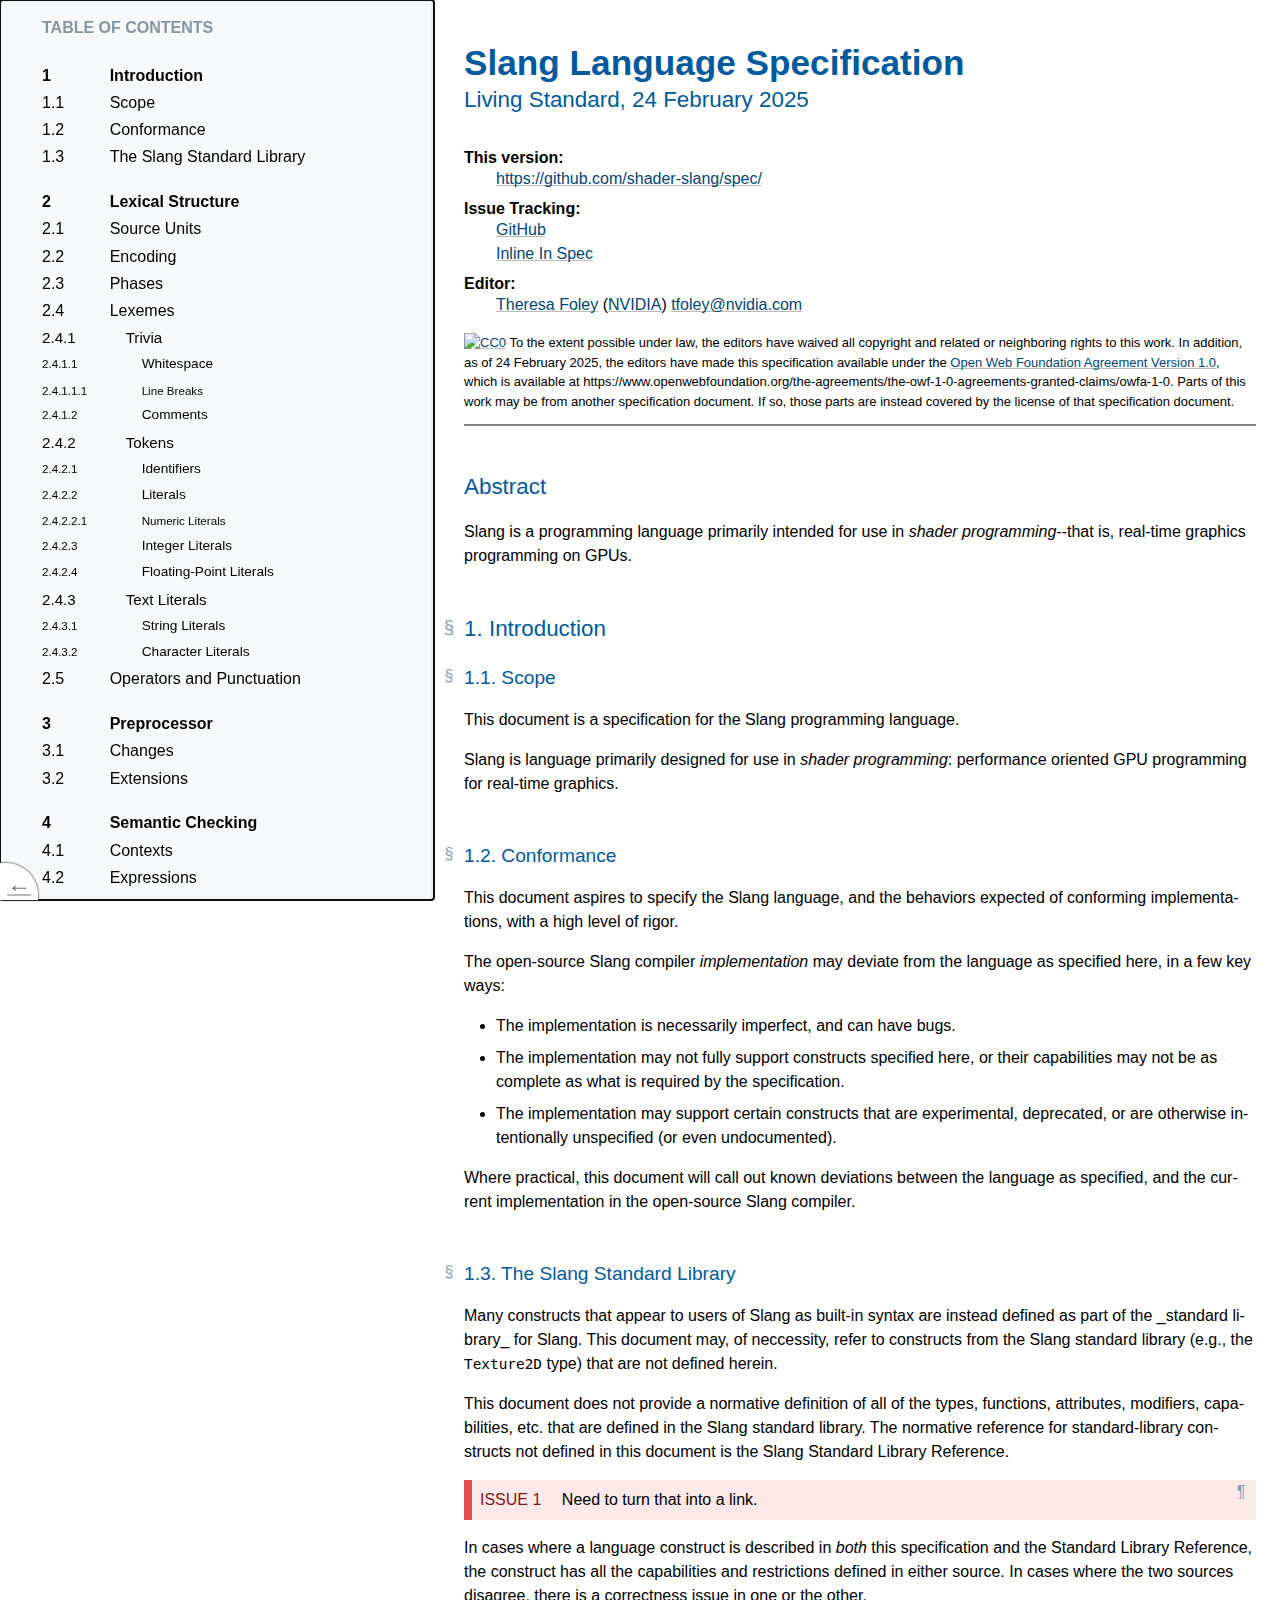
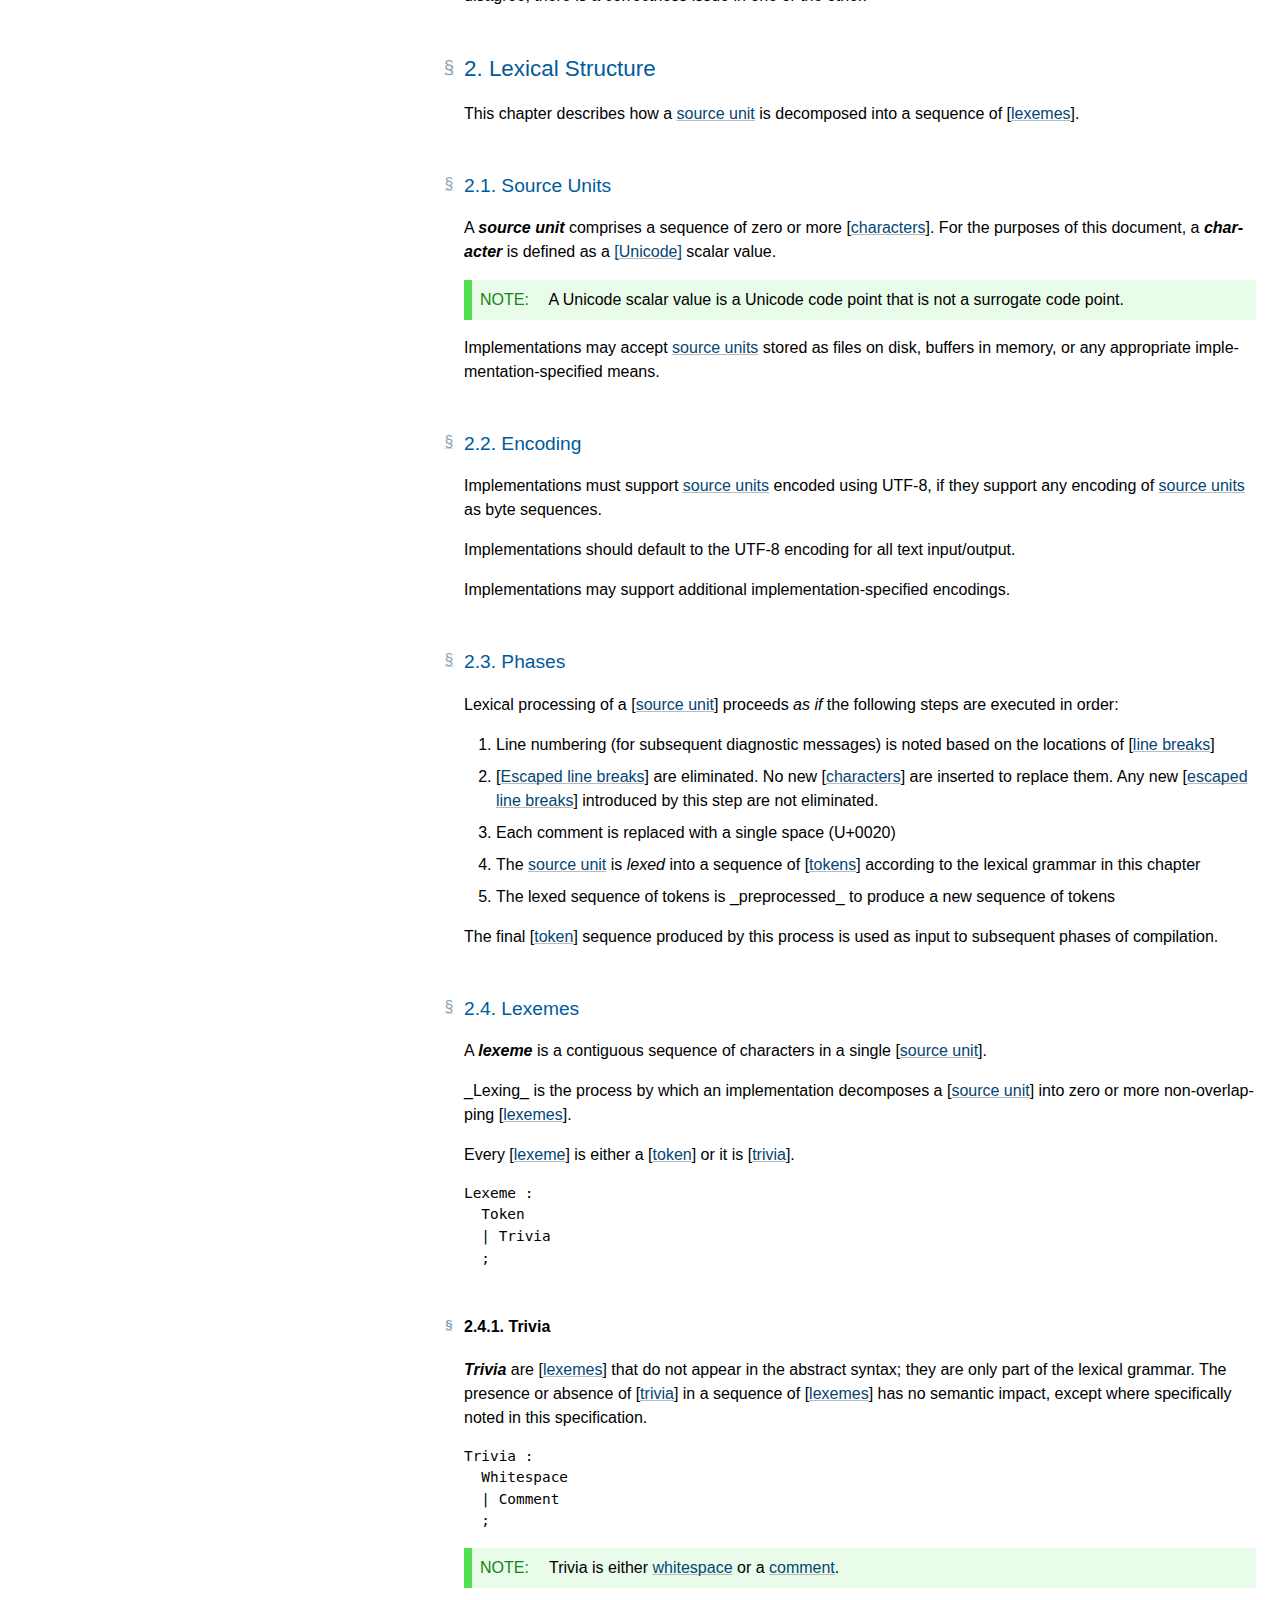
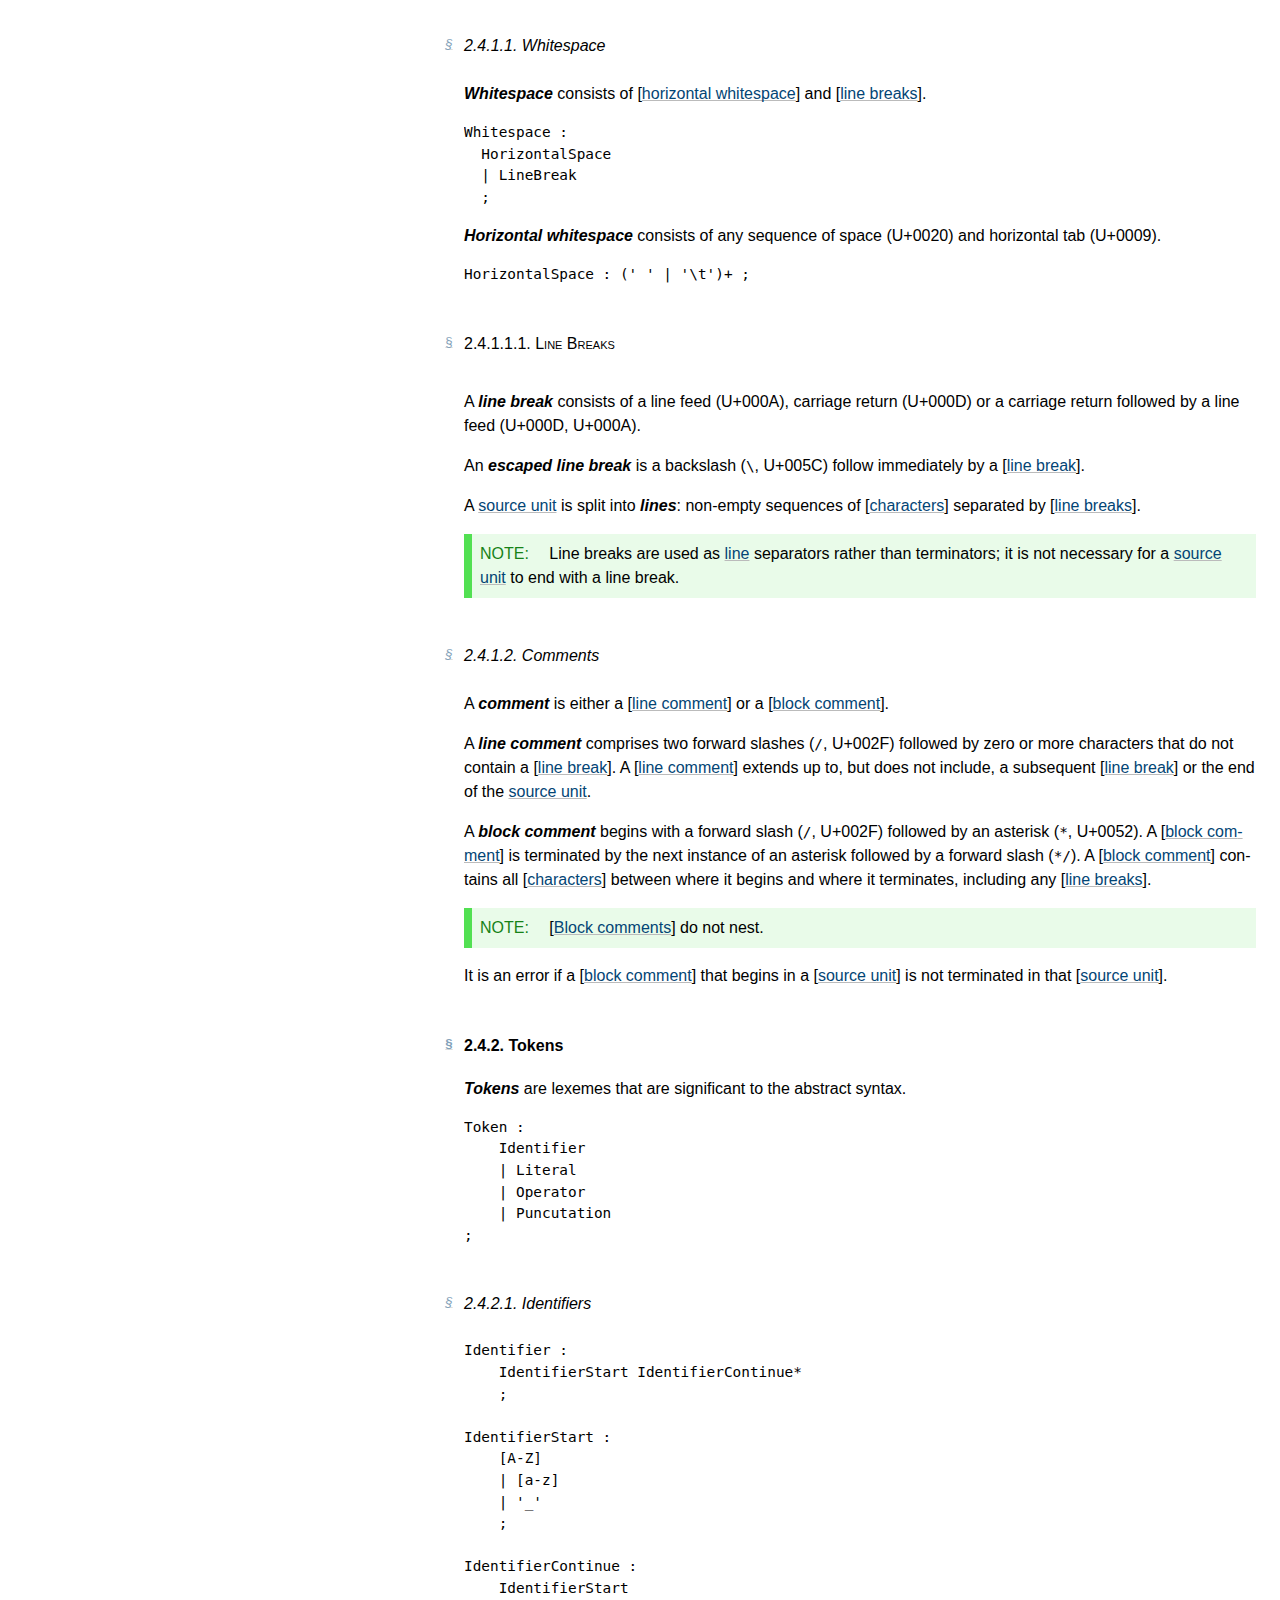
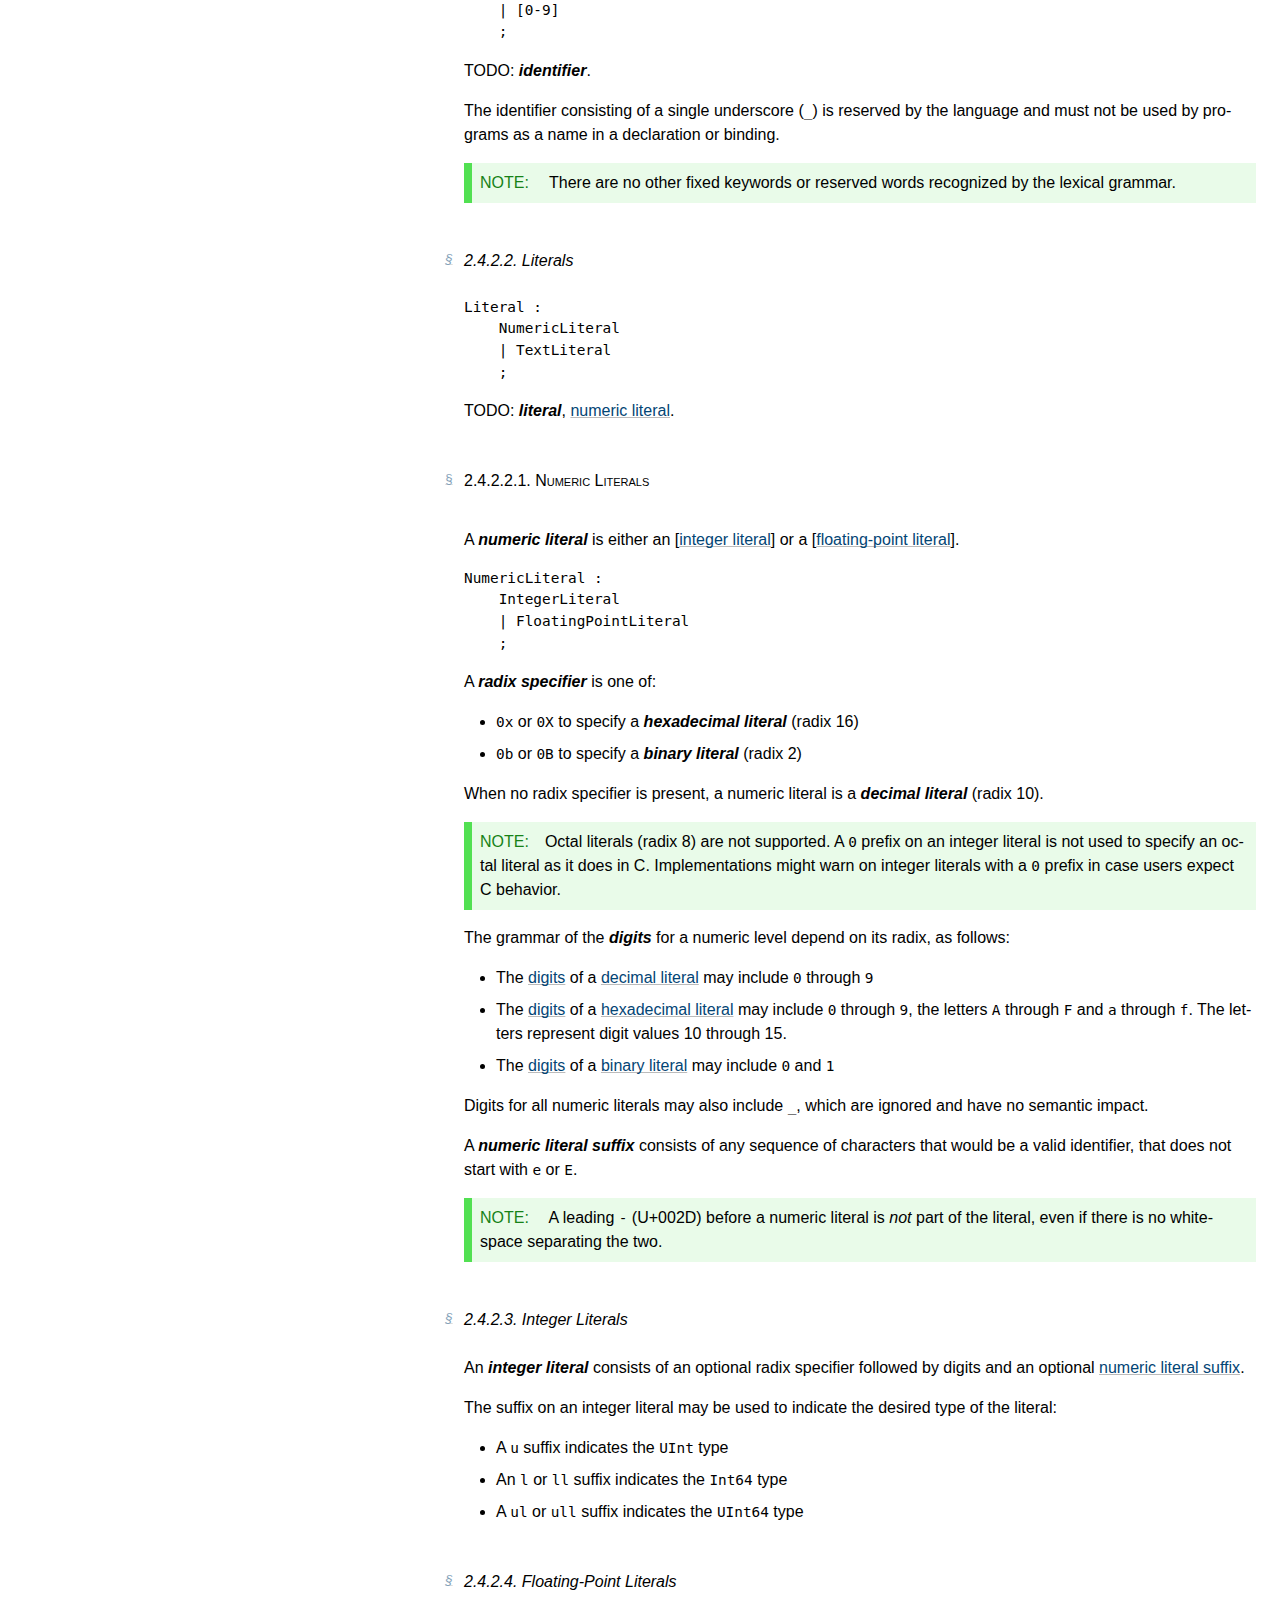
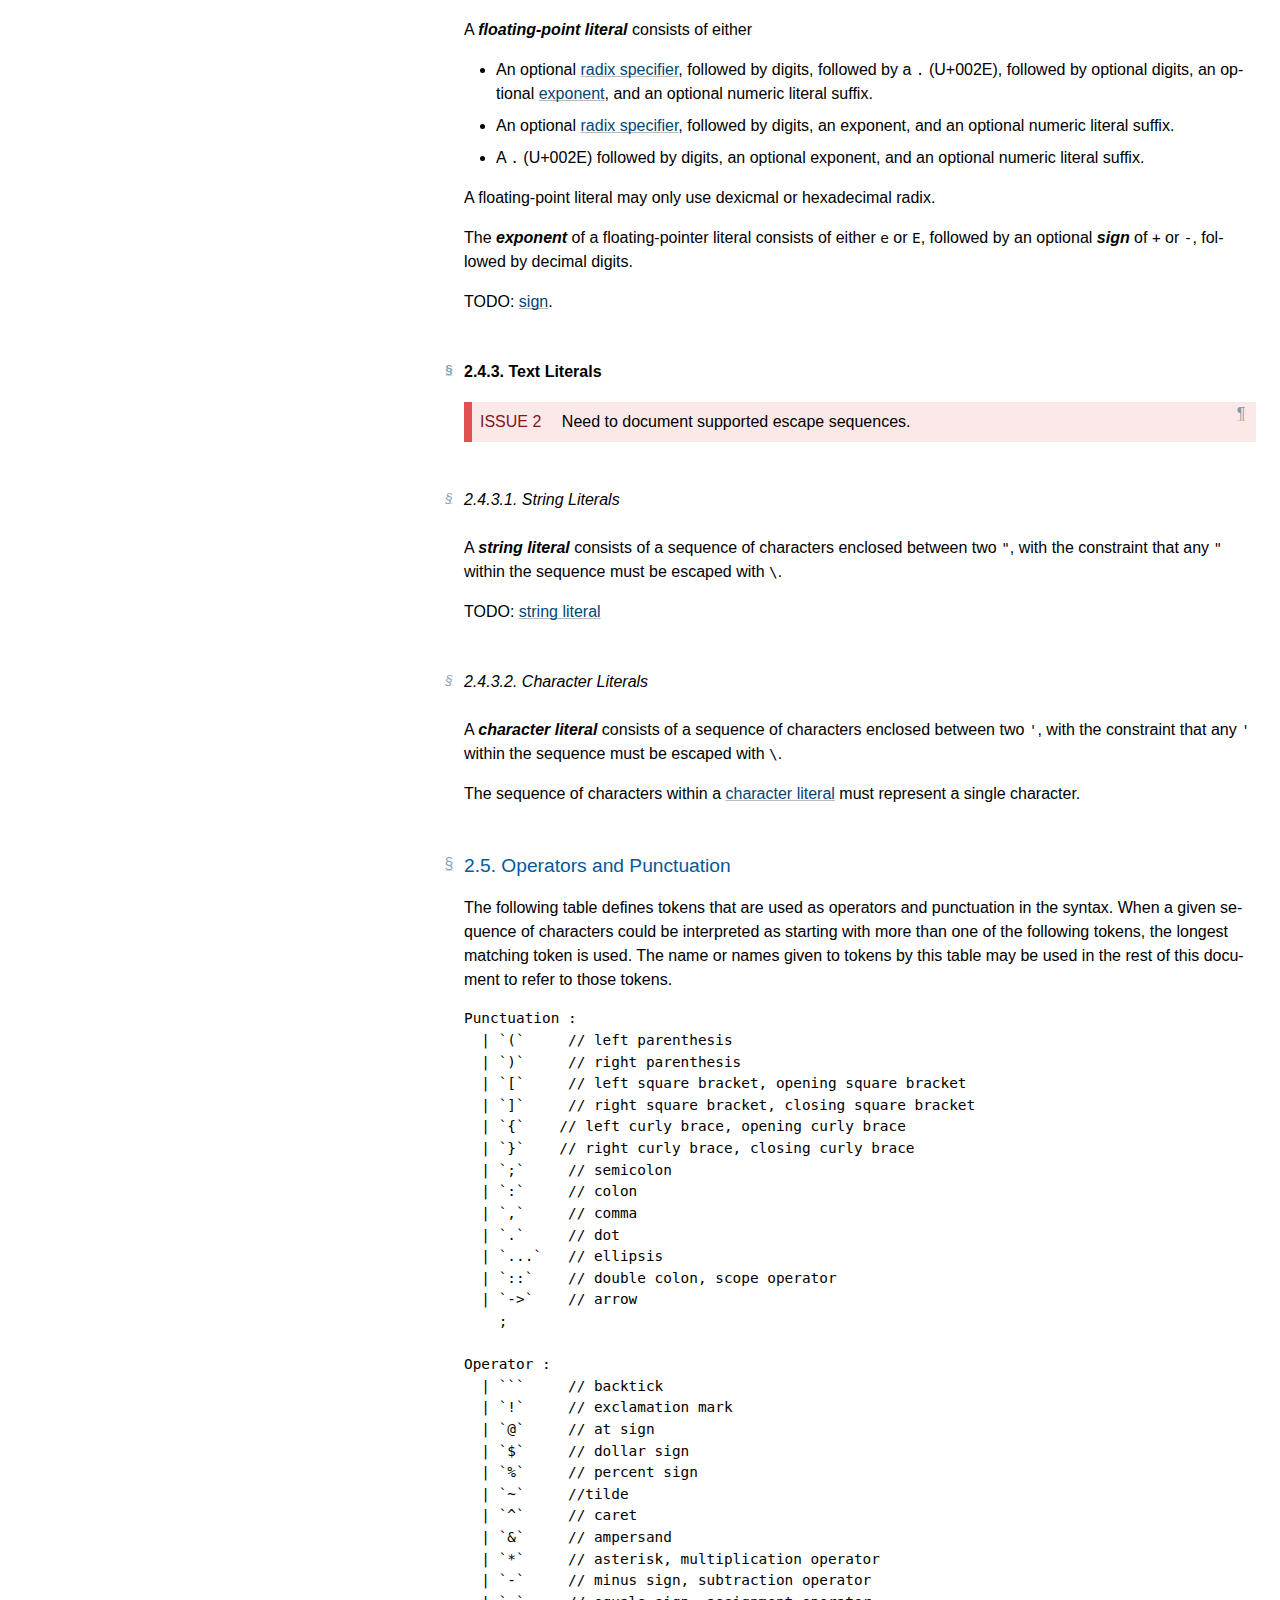
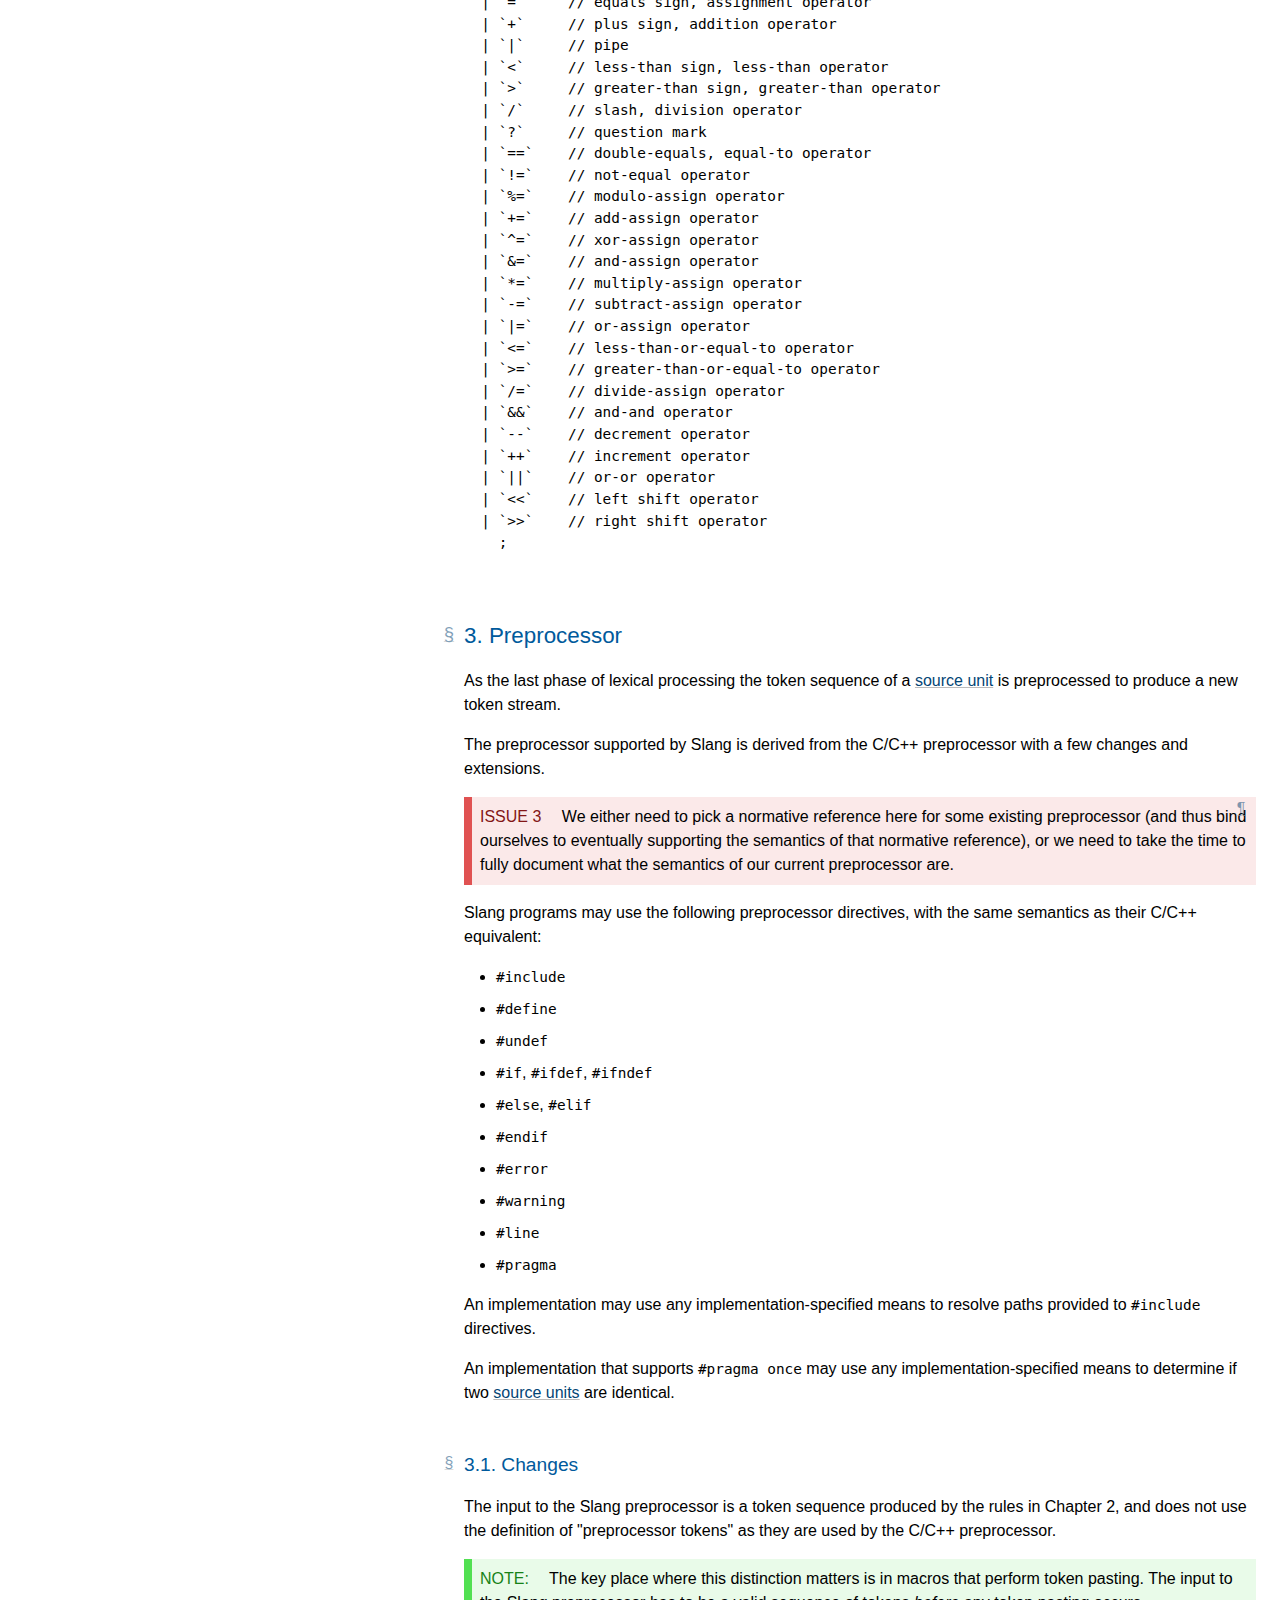
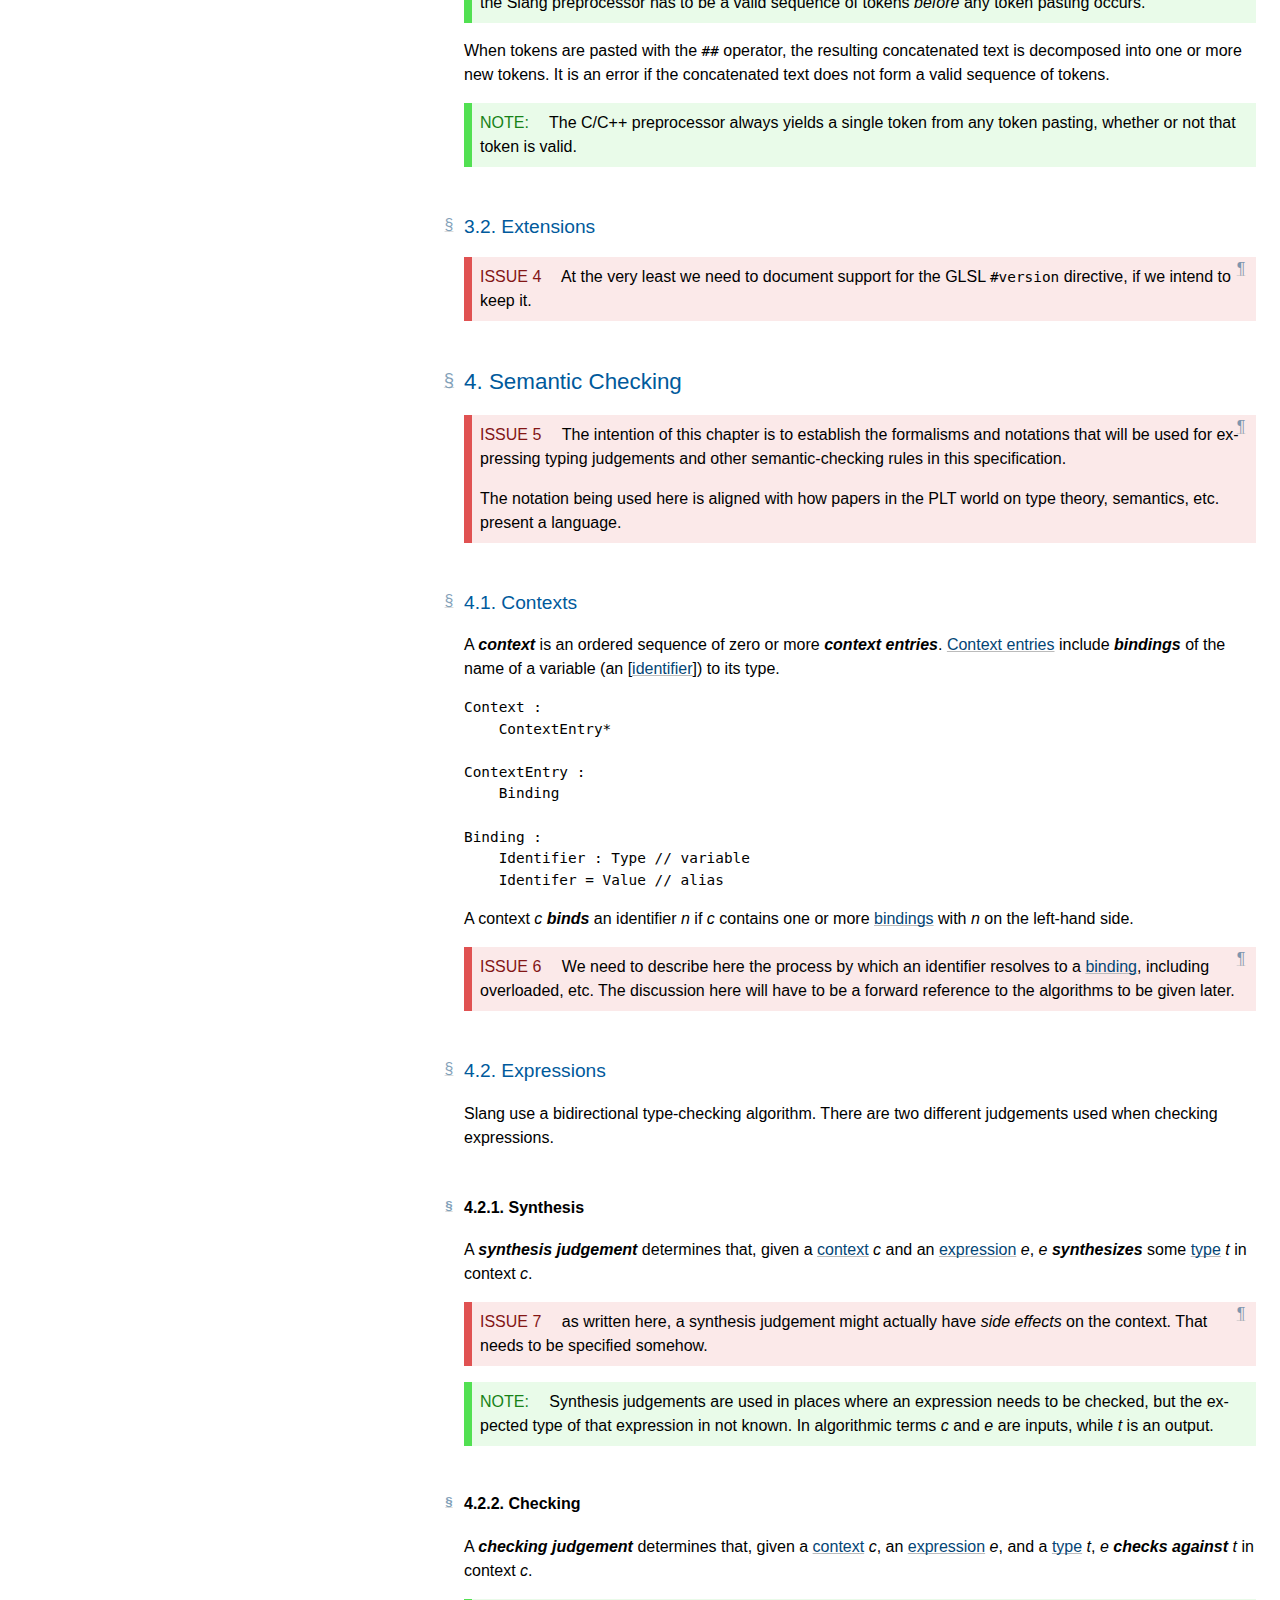
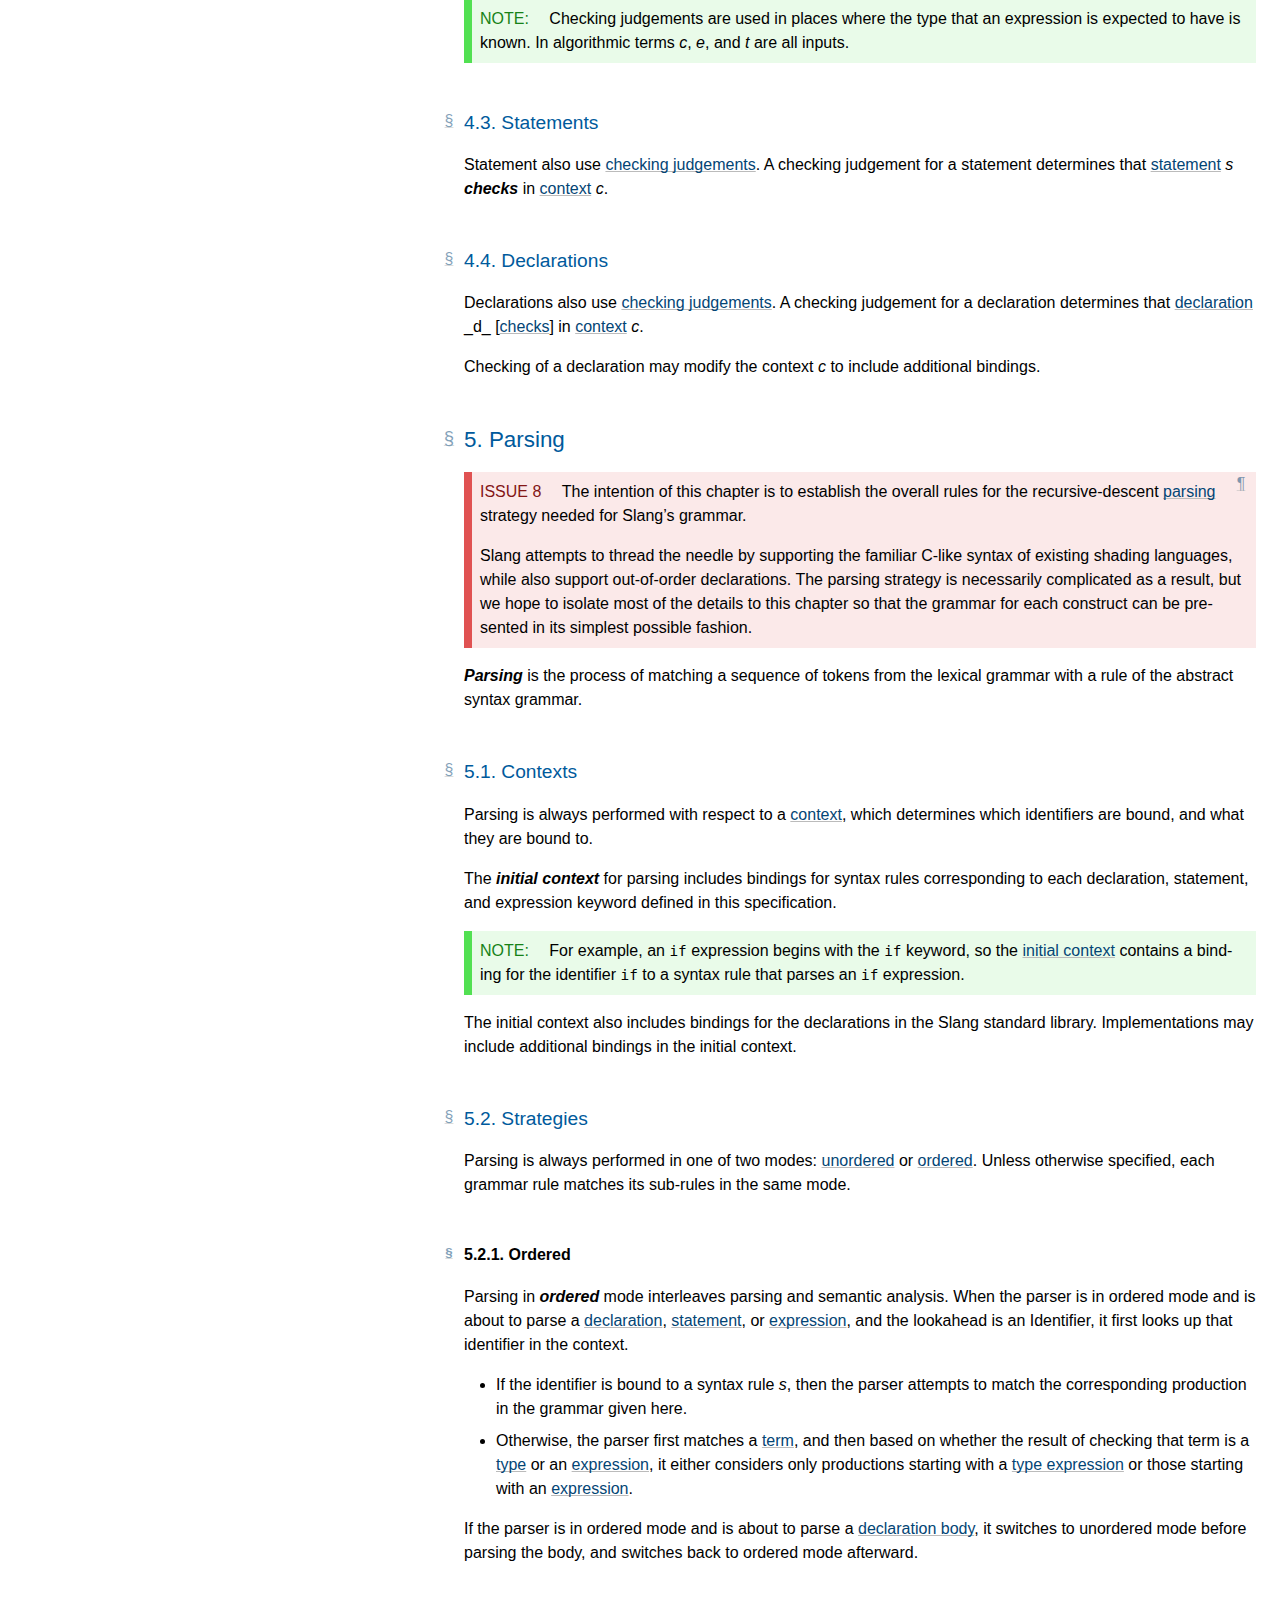
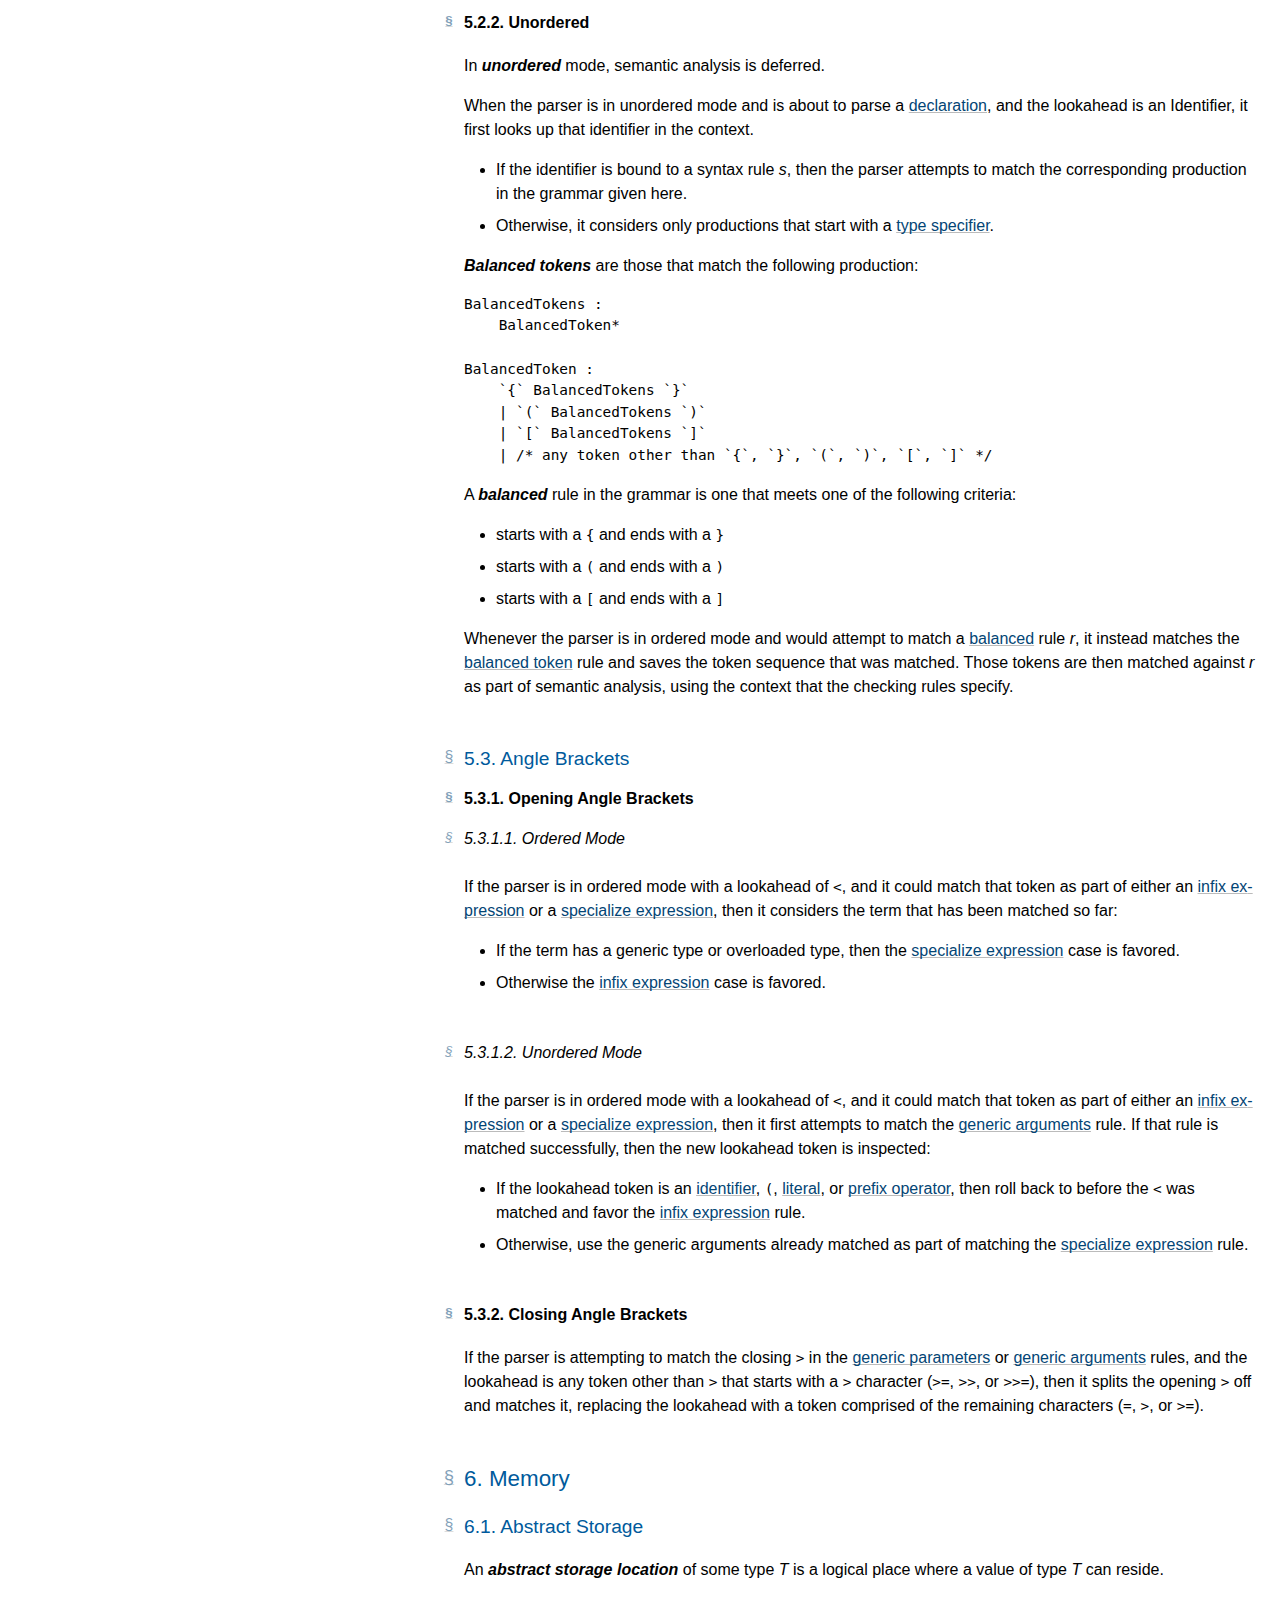
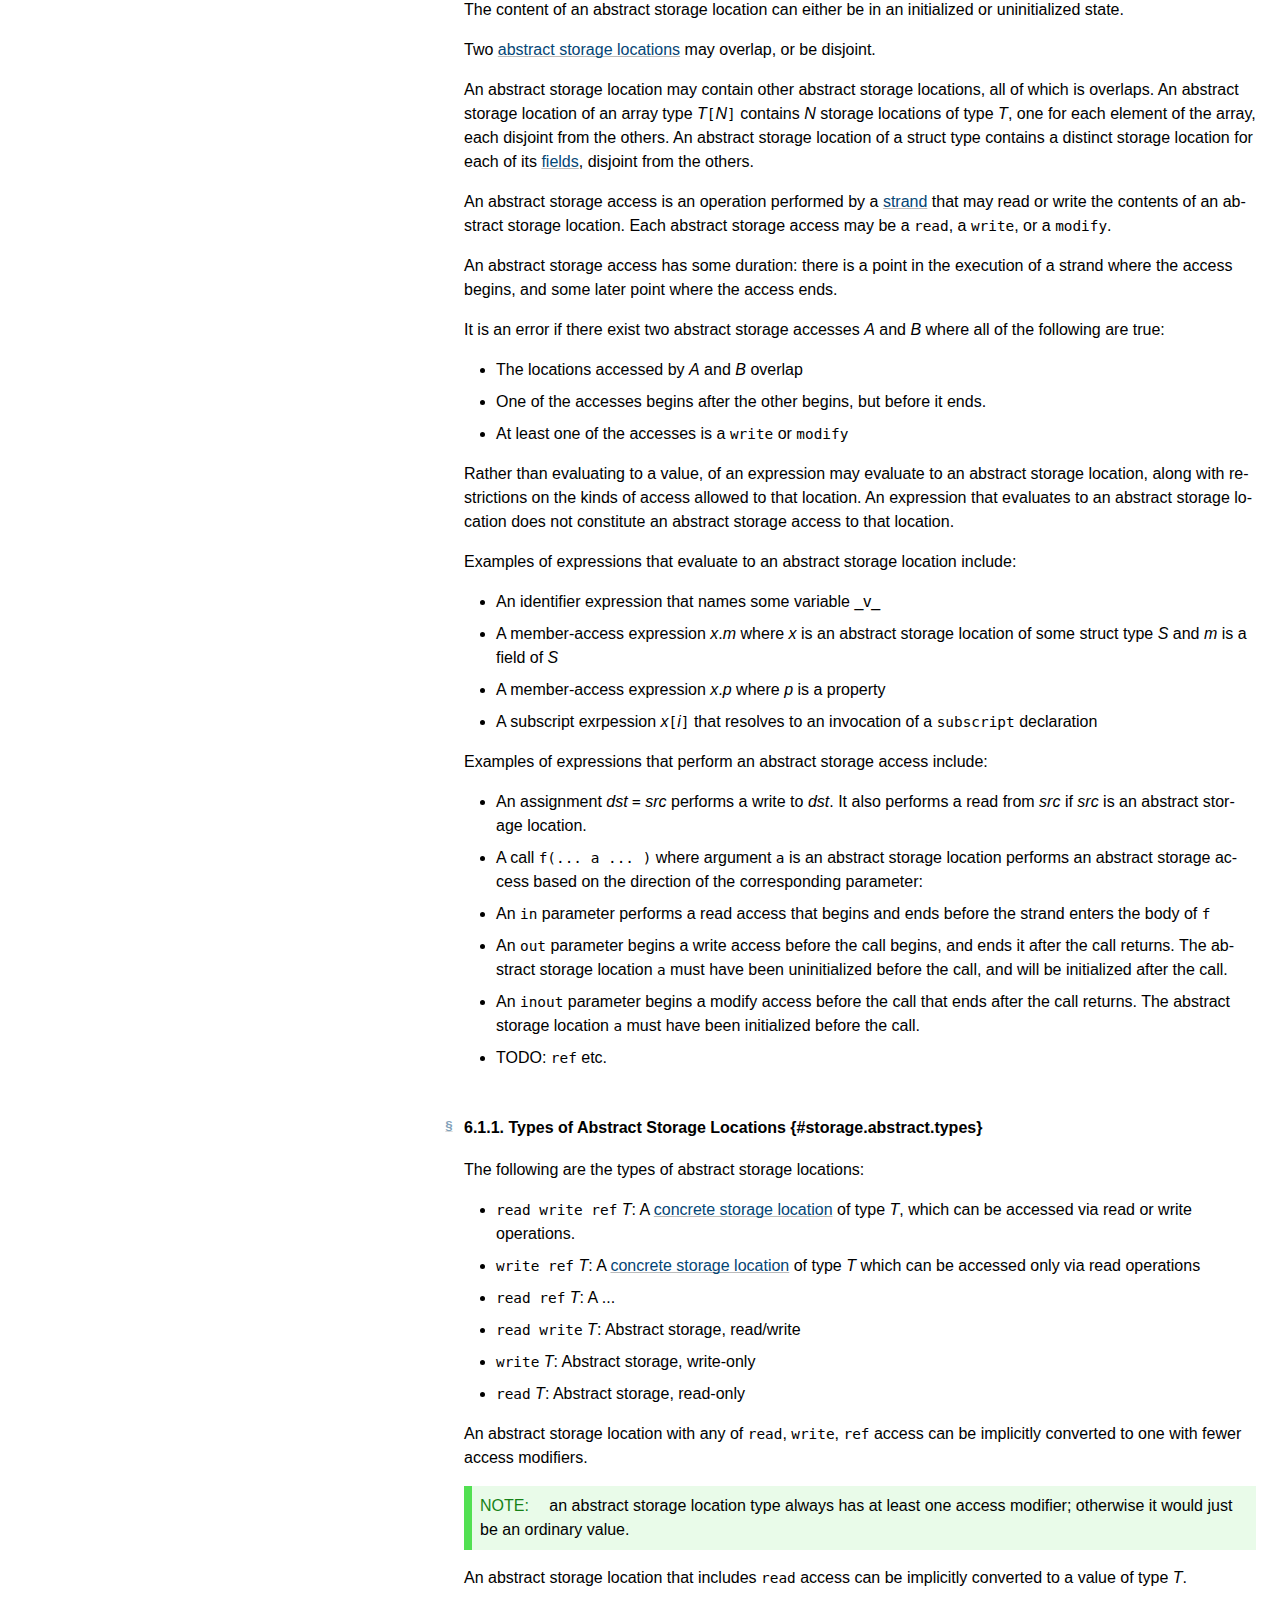
==== commit f0c00537: "Work on Execution Model chapter" ====
--- a/index.html
+++ b/index.html
@@ -1490,7 +1490,7 @@
 </style>
   <meta content="Bikeshed version 742f3d674, updated Mon Nov 4 14:56:54 2024 -0800" name="generator">
   <link href="https://github.com/shader-slang/spec/" rel="canonical">
-  <meta content="18bfcc5fc48636e58d530532f2260fae3d35eb51" name="revision">
+  <meta content="8c5cc46f93779bfb34b17e98608dc1fd4ea45615" name="revision">
   <meta content="dark light" name="color-scheme">
 <style>/* Boilerplate: style-autolinks */
 .css.css, .property.property, .descriptor.descriptor {
@@ -2094,7 +2094,7 @@
   <div class="head">
    <p data-fill-with="logo"></p>
    <h1 class="p-name no-ref" id="title">Slang Language Specification</h1>
-   <h2 class="no-num no-toc no-ref heading settled" id="profile-and-date"><span class="content">Living Standard, <time class="dt-updated" datetime="2024-11-19">19 November 2024</time></span></h2>
+   <h2 class="no-num no-toc no-ref heading settled" id="profile-and-date"><span class="content">Living Standard, <time class="dt-updated" datetime="2025-02-24">24 February 2025</time></span></h2>
    <div data-fill-with="spec-metadata">
     <dl>
      <dt>This version:
@@ -2109,7 +2109,7 @@
    <div data-fill-with="warning"></div>
    <p class="copyright" data-fill-with="copyright"><a href="http://creativecommons.org/publicdomain/zero/1.0/" rel="license"><img alt="CC0" height="15" src="https://licensebuttons.net/p/zero/1.0/80x15.png" width="80"></a> To the extent possible under law, the editors have waived all copyright
 and related or neighboring rights to this work.
-In addition, as of 19 November 2024,
+In addition, as of 24 February 2025,
 the editors have made this specification available under the <a href="https://www.openwebfoundation.org/the-agreements/the-owf-1-0-agreements-granted-claims/owfa-1-0" rel="license">Open Web Foundation Agreement Version 1.0</a>,
 which is available at https://www.openwebfoundation.org/the-agreements/the-owf-1-0-agreements-granted-claims/owfa-1-0.
 Parts of this work may be from another specification document.  If so, those parts are instead covered by the license of that specification document. </p>
@@ -2140,35 +2140,35 @@
        <a href="#lex.lexeme"><span class="secno">2.4</span> <span class="content">Lexemes</span></a>
        <ol class="toc">
         <li>
-         <a href="#trivia"><span class="secno">2.4.1</span> <span class="content">Trivia</span></a>
+         <a href="#lex.trivia"><span class="secno">2.4.1</span> <span class="content">Trivia</span></a>
          <ol class="toc">
           <li>
-           <a href="#whitespace"><span class="secno">2.4.1.1</span> <span class="content">Whitespace</span></a>
+           <a href="#lex.trivia.space"><span class="secno">2.4.1.1</span> <span class="content">Whitespace</span></a>
            <ol class="toc">
-            <li><a href="#line"><span class="secno">2.4.1.1.1</span> <span class="content">Line Breaks</span></a>
+            <li><a href="#lex.trivia.space.line-break"><span class="secno">2.4.1.1.1</span> <span class="content">Line Breaks</span></a>
            </ol>
-          <li><a href="#comment"><span class="secno">2.4.1.2</span> <span class="content">Comments</span></a>
+          <li><a href="#lex.trivia.comment"><span class="secno">2.4.1.2</span> <span class="content">Comments</span></a>
          </ol>
         <li>
-         <a href="#token"><span class="secno">2.4.2</span> <span class="content">Tokens</span></a>
+         <a href="#lex.token"><span class="secno">2.4.2</span> <span class="content">Tokens</span></a>
          <ol class="toc">
-          <li><a href="#ident"><span class="secno">2.4.2.1</span> <span class="content">Identifiers</span></a>
+          <li><a href="#lex.token.ident"><span class="secno">2.4.2.1</span> <span class="content">Identifiers</span></a>
           <li>
-           <a href="#literal"><span class="secno">2.4.2.2</span> <span class="content">Literals</span></a>
+           <a href="#lex.token.lit"><span class="secno">2.4.2.2</span> <span class="content">Literals</span></a>
            <ol class="toc">
-            <li><a href="#literal.numeric"><span class="secno">2.4.2.2.1</span> <span class="content">Numeric Literals</span></a>
+            <li><a href="#lex.token.num"><span class="secno">2.4.2.2.1</span> <span class="content">Numeric Literals</span></a>
            </ol>
-          <li><a href="#int"><span class="secno">2.4.2.3</span> <span class="content">Integer Literals</span></a>
-          <li><a href="#float"><span class="secno">2.4.2.4</span> <span class="content">Floating-Point Literals</span></a>
+          <li><a href="#lex.token.int"><span class="secno">2.4.2.3</span> <span class="content">Integer Literals</span></a>
+          <li><a href="#lex.token.float"><span class="secno">2.4.2.4</span> <span class="content">Floating-Point Literals</span></a>
          </ol>
         <li>
-         <a href="#lex.lit.text"><span class="secno">2.4.3</span> <span class="content">Text Literals</span></a>
+         <a href="#lex.token.text"><span class="secno">2.4.3</span> <span class="content">Text Literals</span></a>
          <ol class="toc">
-          <li><a href="#string"><span class="secno">2.4.3.1</span> <span class="content">String Literals</span></a>
-          <li><a href="#char"><span class="secno">2.4.3.2</span> <span class="content">Character Literals</span></a>
+          <li><a href="#lex.token.string"><span class="secno">2.4.3.1</span> <span class="content">String Literals</span></a>
+          <li><a href="#lex.token.char"><span class="secno">2.4.3.2</span> <span class="content">Character Literals</span></a>
          </ol>
        </ol>
-      <li><a href="#lex.punctuation"><span class="secno">2.5</span> <span class="content">Operators and Punctuation</span></a>
+      <li><a href="#lex.token.punctuation"><span class="secno">2.5</span> <span class="content">Operators and Punctuation</span></a>
      </ol>
     <li>
      <a href="#prepro"><span class="secno">3</span> <span class="content">Preprocessor</span></a>
@@ -2205,165 +2205,292 @@
         <li>
          <a href="#parse.angle.open"><span class="secno">5.3.1</span> <span class="content">Opening Angle Brackets</span></a>
          <ol class="toc">
-          <li><a href="#ordered①"><span class="secno">5.3.1.1</span> <span class="content">Ordered Mode</span></a>
-          <li><a href="#unordered①"><span class="secno">5.3.1.2</span> <span class="content">Unordered Mode</span></a>
+          <li><a href="#parse.angle.open.ordered"><span class="secno">5.3.1.1</span> <span class="content">Ordered Mode</span></a>
+          <li><a href="#parse.angle.open.unordered"><span class="secno">5.3.1.2</span> <span class="content">Unordered Mode</span></a>
          </ol>
         <li><a href="#parse.angle.close"><span class="secno">5.3.2</span> <span class="content">Closing Angle Brackets</span></a>
        </ol>
      </ol>
-    <li><a href="#exec"><span class="secno">6</span> <span class="content">Execution Model</span></a>
     <li>
-     <a href="#module"><span class="secno">7</span> <span class="content">Modules</span></a>
+     <a href="#mem"><span class="secno">6</span> <span class="content">Memory</span></a>
      <ol class="toc">
-      <li><a href="#module.source.primary"><span class="secno">7.1</span> <span class="content">Primary Source Unit</span></a>
       <li>
-       <a href="#module.source.secondary"><span class="secno">7.2</span> <span class="content">Seconary Source Units</span></a>
+       <a href="#storage.abstract"><span class="secno">6.1</span> <span class="content">Abstract Storage</span></a>
        <ol class="toc">
-        <li><a href="#module.include"><span class="secno">7.2.1</span> <span class="content">Include Declarations</span></a>
-        <li><a href="#module.implementing"><span class="secno">7.2.2</span> <span class="content">Implementing Declarations</span></a>
+        <li><a href="#storage.abstract.types"><span class="secno">6.1.1</span> <span class="content">Types of Abstract Storage Locations {#storage.abstract.types}</span></a>
        </ol>
-      <li><a href="#module.import"><span class="secno">7.3</span> <span class="content">Import Declarations</span></a>
+      <li><a href="#storage.concrete"><span class="secno">6.2</span> <span class="content">Concrete Storage</span></a>
      </ol>
     <li>
-     <a href="#decl"><span class="secno">8</span> <span class="content">Declarations</span></a>
+     <a href="#exec"><span class="secno">7</span> <span class="content">Execution Model</span></a>
      <ol class="toc">
       <li>
-       <a href="#decl.shared"><span class="secno">8.1</span> <span class="content">Shared Concepts</span></a>
+       <a href="#exec.lifecycle"><span class="secno">7.1</span> <span class="content">Program Lifecycle</span></a>
        <ol class="toc">
-        <li><a href="#decl.body"><span class="secno">8.1.1</span> <span class="content">Bodies</span></a>
-        <li><a href="#decl.base"><span class="secno">8.1.2</span> <span class="content">Bases</span></a>
-        <li><a href="#decl.param"><span class="secno">8.1.3</span> <span class="content">Parameters</span></a>
-        <li><a href="#decl.accessor"><span class="secno">8.1.4</span> <span class="content">Accessors</span></a>
+        <li><a href="#exec.lifecyle.compilation"><span class="secno">7.1.1</span> <span class="content">Compilation</span></a>
+        <li><a href="#exec.lifecycle.linking"><span class="secno">7.1.2</span> <span class="content">Linking</span></a>
+        <li><a href="#exec.lifecycle.loading"><span class="secno">7.1.3</span> <span class="content">Loading</span></a>
        </ol>
-      <li><a href="#decl.generic"><span class="secno">8.2</span> <span class="content">Generics</span></a>
       <li>
-       <a href="#decl.type"><span class="secno">8.3</span> <span class="content">Type Declarations</span></a>
+       <a href="#exec.execution"><span class="secno">7.2</span> <span class="content">Execution</span></a>
+       <ol class="toc">
+        <li><a href="#exec.strand"><span class="secno">7.2.1</span> <span class="content">Strands</span></a>
+        <li><a href="#exec.wave"><span class="secno">7.2.2</span> <span class="content">Waves</span></a>
+        <li>
+         <a href="#exec.gpu"><span class="secno">7.2.3</span> <span class="content">GPUs</span></a>
+         <ol class="toc">
+          <li><a href="#exec.gpu.pipeline"><span class="secno">7.2.3.1</span> <span class="content">Pipelines ### {#exec.gpu.pipeline}</span></a>
+          <li><a href="#exec.gpu.dispatch"><span class="secno">7.2.3.2</span> <span class="content">Dispatches ### {#exec.gpu.dispatch}</span></a>
+          <li><a href="#exec.gpu.pipeline.compute"><span class="secno">7.2.3.3</span> <span class="content">Compute ### {#exec.gpu.pipeline.compute}</span></a>
+          <li><a href="#exec.gpu.pipeline.raster"><span class="secno">7.2.3.4</span> <span class="content">Rasterization</span></a>
+          <li><a href="#exec.gpu.pipeline.ray-tracing"><span class="secno">7.2.3.5</span> <span class="content">Ray Tracing</span></a>
+         </ol>
+       </ol>
+      <li>
+       <a href="#exec.uniformity"><span class="secno">7.3</span> <span class="content">Uniformity</span></a>
+       <ol class="toc">
+        <li><a href="#exec.uniformity.tangle"><span class="secno">7.3.1</span> <span class="content">Tangle</span></a>
+        <li><a href="#exec.uniformity.dynamic"><span class="secno">7.3.2</span> <span class="content">Dynamic Uniformity</span></a>
+        <li><a href="#exec.uniformity.static"><span class="secno">7.3.3</span> <span class="content">Static Uniformity</span></a>
+       </ol>
+     </ol>
+    <li><a href="#stability"><span class="secno">8</span> <span class="content">Source and Binary Stability</span></a>
+    <li>
+     <a href="#sec.module"><span class="secno">9</span> <span class="content">Modules</span></a>
+     <ol class="toc">
+      <li><a href="#module.source.primary"><span class="secno">9.1</span> <span class="content">Primary Source Unit</span></a>
+      <li>
+       <a href="#module.source.secondary"><span class="secno">9.2</span> <span class="content">Seconary Source Units</span></a>
+       <ol class="toc">
+        <li><a href="#module.include"><span class="secno">9.2.1</span> <span class="content">Include Declarations</span></a>
+        <li><a href="#module.implementing"><span class="secno">9.2.2</span> <span class="content">Implementing Declarations</span></a>
+       </ol>
+      <li><a href="#module.import"><span class="secno">9.3</span> <span class="content">Import Declarations</span></a>
+     </ol>
+    <li>
+     <a href="#decl"><span class="secno">10</span> <span class="content">Declarations</span></a>
+     <ol class="toc">
+      <li>
+       <a href="#decl.shared"><span class="secno">10.1</span> <span class="content">Shared Concepts</span></a>
+       <ol class="toc">
+        <li><a href="#TODO.decl.body"><span class="secno">10.1.1</span> <span class="content">Bodies</span></a>
+        <li><a href="#TODO.decl.base"><span class="secno">10.1.2</span> <span class="content">Bases</span></a>
+        <li><a href="#TODO.decl.param"><span class="secno">10.1.3</span> <span class="content">Parameters</span></a>
+        <li><a href="#TODO.decl.accessor"><span class="secno">10.1.4</span> <span class="content">Accessors</span></a>
+       </ol>
+      <li><a href="#TODO.decl.generic"><span class="secno">10.2</span> <span class="content">Generics</span></a>
+      <li>
+       <a href="#decl.type"><span class="secno">10.3</span> <span class="content">Type Declarations</span></a>
        <ol class="toc">
         <li>
-         <a href="#decl.agg"><span class="secno">8.3.1</span> <span class="content">Aggregate Types</span></a>
+         <a href="#decl.agg"><span class="secno">10.3.1</span> <span class="content">Aggregate Types</span></a>
          <ol class="toc">
-          <li><a href="#static"><span class="secno">8.3.1.1</span> <span class="content">Instance and Static Members</span></a>
-          <li><a href="#field"><span class="secno">8.3.1.2</span> <span class="content">Fields</span></a>
-          <li><a href="#method"><span class="secno">8.3.1.3</span> <span class="content">Methods</span></a>
+          <li><a href="#decl.agg.member.static"><span class="secno">10.3.1.1</span> <span class="content">Instance and Static Members</span></a>
+          <li><a href="#field"><span class="secno">10.3.1.2</span> <span class="content">Fields</span></a>
+          <li><a href="#method"><span class="secno">10.3.1.3</span> <span class="content">Methods</span></a>
          </ol>
         <li>
-         <a href="#decl.agg.bases"><span class="secno">8.3.2</span> <span class="content">Bases</span></a>
+         <a href="#decl.agg.bases"><span class="secno">10.3.2</span> <span class="content">Bases</span></a>
          <ol class="toc">
           <li>
-           <a href="#decl.agg.syntax"><span class="secno">8.3.2.1</span> <span class="content">Traditional Syntax</span></a>
+           <a href="#decl.agg.syntax"><span class="secno">10.3.2.1</span> <span class="content">Traditional Syntax</span></a>
            <ol class="toc">
-            <li><a href="#trailing-semicolon"><span class="secno">8.3.2.1.1</span> <span class="content">Trailing Semicolon #####</span></a>
-            <li><a href="#decl.agg.type-specifier"><span class="secno">8.3.2.1.2</span> <span class="content">Aggregate Type Specifiers</span></a>
+            <li><a href="#decl.agg.syntax.trailing-semicolon"><span class="secno">10.3.2.1.1</span> <span class="content">Trailing Semicolon</span></a>
+            <li><a href="#decl.agg.type-specifier"><span class="secno">10.3.2.1.2</span> <span class="content">Aggregate Type Specifiers</span></a>
            </ol>
          </ol>
         <li>
-         <a href="#decl.enum"><span class="secno">8.3.3</span> <span class="content"><code>enum</code> Declarations</span></a>
+         <a href="#decl.enum"><span class="secno">10.3.3</span> <span class="content"><code>enum</code> Declarations</span></a>
          <ol class="toc">
-          <li><a href="#case"><span class="secno">8.3.3.1</span> <span class="content">Cases</span></a>
+          <li><a href="#case"><span class="secno">10.3.3.1</span> <span class="content">Cases</span></a>
          </ol>
         <li>
-         <a href="#decl.type.alias"><span class="secno">8.3.4</span> <span class="content">Type Aliases</span></a>
+         <a href="#decl.type.alias"><span class="secno">10.3.4</span> <span class="content">Type Aliases</span></a>
          <ol class="toc">
-          <li><a href="#decl.type.alias.syntax.traditional"><span class="secno">8.3.4.1</span> <span class="content">Traditional Syntax</span></a>
+          <li><a href="#decl.type.alias.syntax.traditional"><span class="secno">10.3.4.1</span> <span class="content">Traditional Syntax</span></a>
          </ol>
-        <li><a href="#decl.type.associated"><span class="secno">8.3.5</span> <span class="content">Associated Types</span></a>
+        <li><a href="#decl.type.associated"><span class="secno">10.3.5</span> <span class="content">Associated Types</span></a>
        </ol>
       <li>
-       <a href="#decl.var"><span class="secno">8.4</span> <span class="content">Variables</span></a>
+       <a href="#decl.var"><span class="secno">10.4</span> <span class="content">Variables</span></a>
        <ol class="toc">
-        <li><a href="#decl.var.traditional"><span class="secno">8.4.1</span> <span class="content">Traditional Variable Declarations</span></a>
+        <li><a href="#decl.var.traditional"><span class="secno">10.4.1</span> <span class="content">Traditional Variable Declarations</span></a>
         <li>
-         <a href="#decl.var.global"><span class="secno">8.4.2</span> <span class="content">Variables at Global Scope</span></a>
+         <a href="#decl.var.global"><span class="secno">10.4.2</span> <span class="content">Variables at Global Scope</span></a>
          <ol class="toc">
-          <li><a href="#const"><span class="secno">8.4.2.1</span> <span class="content">Global Constants</span></a>
-          <li><a href="#global.static"><span class="secno">8.4.2.2</span> <span class="content">Static Global Variables</span></a>
-          <li><a href="#global.param"><span class="secno">8.4.2.3</span> <span class="content">Global Shader Parameters</span></a>
+          <li><a href="#decl.var.global.const"><span class="secno">10.4.2.1</span> <span class="content">Global Constants</span></a>
+          <li><a href="#decl.var.global.static"><span class="secno">10.4.2.2</span> <span class="content">Static Global Variables</span></a>
+          <li><a href="#global.param"><span class="secno">10.4.2.3</span> <span class="content">Global Shader Parameters</span></a>
          </ol>
         <li>
-         <a href="#decl.var.func"><span class="secno">8.4.3</span> <span class="content">Variables at Function Scope</span></a>
+         <a href="#decl.var.func"><span class="secno">10.4.3</span> <span class="content">Variables at Function Scope</span></a>
          <ol class="toc">
-          <li><a href="#const①"><span class="secno">8.4.3.1</span> <span class="content">Function-Scope Constants</span></a>
-          <li><a href="#static①"><span class="secno">8.4.3.2</span> <span class="content">Function-Scope Static Variables</span></a>
-          <li><a href="#local"><span class="secno">8.4.3.3</span> <span class="content">Local Variables</span></a>
+          <li><a href="#const"><span class="secno">10.4.3.1</span> <span class="content">Function-Scope Constants</span></a>
+          <li><a href="#static"><span class="secno">10.4.3.2</span> <span class="content">Function-Scope Static Variables</span></a>
+          <li><a href="#local"><span class="secno">10.4.3.3</span> <span class="content">Local Variables</span></a>
          </ol>
        </ol>
       <li>
-       <a href="#decl.func"><span class="secno">8.5</span> <span class="content">Functions</span></a>
+       <a href="#decl.func"><span class="secno">10.5</span> <span class="content">Functions</span></a>
        <ol class="toc">
         <li>
-         <a href="#decl.param①"><span class="secno">8.5.1</span> <span class="content">Parameters</span></a>
+         <a href="#decl.param"><span class="secno">10.5.1</span> <span class="content">Parameters</span></a>
          <ol class="toc">
           <li>
-           <a href="#dir"><span class="secno">8.5.1.1</span> <span class="content">Directions</span></a>
+           <a href="#dir"><span class="secno">10.5.1.1</span> <span class="content">Directions</span></a>
            <ol class="toc">
-            <li><a href="#dir.in"><span class="secno">8.5.1.1.1</span> <span class="content"><code>in</code></span></a>
-            <li><a href="#out"><span class="secno">8.5.1.1.2</span> <span class="content"><code>out</code></span></a>
-            <li><a href="#take"><span class="secno">8.5.1.1.3</span> <span class="content"><code>take</code></span></a>
-            <li><a href="#borrow"><span class="secno">8.5.1.1.4</span> <span class="content"><code>borrow</code></span></a>
-            <li><a href="#inout"><span class="secno">8.5.1.1.5</span> <span class="content"><code>inout</code></span></a>
-            <li><a href="#ref"><span class="secno">8.5.1.1.6</span> <span class="content"><code>ref</code></span></a>
+            <li><a href="#dir.in"><span class="secno">10.5.1.1.1</span> <span class="content"><code>in</code></span></a>
+            <li><a href="#out"><span class="secno">10.5.1.1.2</span> <span class="content"><code>out</code></span></a>
+            <li><a href="#take"><span class="secno">10.5.1.1.3</span> <span class="content"><code>take</code></span></a>
+            <li><a href="#borrow"><span class="secno">10.5.1.1.4</span> <span class="content"><code>borrow</code></span></a>
+            <li><a href="#inout"><span class="secno">10.5.1.1.5</span> <span class="content"><code>inout</code></span></a>
+            <li><a href="#ref"><span class="secno">10.5.1.1.6</span> <span class="content"><code>ref</code></span></a>
            </ol>
          </ol>
-        <li><a href="#decl.func.result"><span class="secno">8.5.2</span> <span class="content">Result Type</span></a>
-        <li><a href="#decl.func.body"><span class="secno">8.5.3</span> <span class="content">Body</span></a>
-        <li><a href="#decl.func.traditional"><span class="secno">8.5.4</span> <span class="content">Traditional Function Declarations</span></a>
-        <li><a href="#decl.func.entry"><span class="secno">8.5.5</span> <span class="content">Entry Points</span></a>
+        <li><a href="#decl.func.result"><span class="secno">10.5.2</span> <span class="content">Result Type</span></a>
+        <li><a href="#decl.func.body"><span class="secno">10.5.3</span> <span class="content">Body</span></a>
+        <li><a href="#decl.func.traditional"><span class="secno">10.5.4</span> <span class="content">Traditional Function Declarations</span></a>
+        <li><a href="#decl.func.entry"><span class="secno">10.5.5</span> <span class="content">Entry Points</span></a>
        </ol>
-      <li><a href="#decl.init"><span class="secno">8.6</span> <span class="content">Constructors</span></a>
+      <li><a href="#decl.init"><span class="secno">10.6</span> <span class="content">Constructors</span></a>
       <li>
-       <a href="#decl.prop"><span class="secno">8.7</span> <span class="content">Properties</span></a>
+       <a href="#decl.prop"><span class="secno">10.7</span> <span class="content">Properties</span></a>
        <ol class="toc">
-        <li><a href="#decl.accessor①"><span class="secno">8.7.1</span> <span class="content">Accessors</span></a>
+        <li><a href="#decl.accessor"><span class="secno">10.7.1</span> <span class="content">Accessors</span></a>
        </ol>
-      <li><a href="#decl.subscript"><span class="secno">8.8</span> <span class="content">Subscripts</span></a>
-      <li><a href="#decl.extension"><span class="secno">8.9</span> <span class="content">Extensions</span></a>
+      <li><a href="#decl.subscript"><span class="secno">10.8</span> <span class="content">Subscripts</span></a>
+      <li><a href="#decl.extension"><span class="secno">10.9</span> <span class="content">Extensions</span></a>
       <li>
-       <a href="#decl.generic①"><span class="secno">8.10</span> <span class="content">Generics</span></a>
+       <a href="#decl.generic"><span class="secno">10.10</span> <span class="content">Generics</span></a>
        <ol class="toc">
-        <li><a href="#decl.generic.param"><span class="secno">8.10.1</span> <span class="content">Generic Parameters</span></a>
-        <li><a href="#decl.generic.specialize.explicit"><span class="secno">8.10.2</span> <span class="content">Explicit Specialization</span></a>
-        <li><a href="#decl.generic.specialize.implicit"><span class="secno">8.10.3</span> <span class="content">Implicit Specialization</span></a>
-        <li><a href="#decl.generic.syntax"><span class="secno">8.10.4</span> <span class="content">Syntax Details</span></a>
+        <li><a href="#decl.generic.param"><span class="secno">10.10.1</span> <span class="content">Generic Parameters</span></a>
+        <li><a href="#decl.generic.specialize.explicit"><span class="secno">10.10.2</span> <span class="content">Explicit Specialization</span></a>
+        <li><a href="#decl.generic.specialize.implicit"><span class="secno">10.10.3</span> <span class="content">Implicit Specialization</span></a>
+        <li><a href="#decl.generic.syntax"><span class="secno">10.10.4</span> <span class="content">Syntax Details</span></a>
        </ol>
-      <li><a href="#decl.buffer"><span class="secno">8.11</span> <span class="content">Traditional Buffer Declarations</span></a>
+      <li><a href="#decl.buffer"><span class="secno">10.11</span> <span class="content">Traditional Buffer Declarations</span></a>
      </ol>
-    <li><a href="#attribute"><span class="secno">9</span> <span class="content">Attributes</span></a>
-    <li><a href="#vis"><span class="secno">10</span> <span class="content">Visibility Control</span></a>
+    <li><a href="#attribute"><span class="secno">11</span> <span class="content">Attributes</span></a>
+    <li><a href="#vis"><span class="secno">12</span> <span class="content">Visibility Control</span></a>
     <li>
-     <a href="#stmt"><span class="secno">11</span> <span class="content">Statements</span></a>
+     <a href="#stmt"><span class="secno">13</span> <span class="content">Statements</span></a>
      <ol class="toc">
-      <li><a href="#stmt.expr"><span class="secno">11.1</span> <span class="content">Expression Statement</span></a>
-      <li><a href="#expr.decl"><span class="secno">11.2</span> <span class="content">Declaration Statement</span></a>
-      <li><a href="#stmt.block"><span class="secno">11.3</span> <span class="content">Block Statement</span></a>
-      <li><a href="#stmt.empty"><span class="secno">11.4</span> <span class="content">Empty Statement</span></a>
+      <li><a href="#stmt.expr"><span class="secno">13.1</span> <span class="content">Expression Statement</span></a>
+      <li><a href="#expr.decl"><span class="secno">13.2</span> <span class="content">Declaration Statement</span></a>
+      <li><a href="#stmt.block"><span class="secno">13.3</span> <span class="content">Block Statement</span></a>
+      <li><a href="#stmt.empty"><span class="secno">13.4</span> <span class="content">Empty Statement</span></a>
       <li>
-       <a href="#stmt.cond"><span class="secno">11.5</span> <span class="content">Conditional Statements</span></a>
+       <a href="#stmt.cond"><span class="secno">13.5</span> <span class="content">Conditional Statements</span></a>
        <ol class="toc">
-        <li><a href="#stmt.if"><span class="secno">11.5.1</span> <span class="content">If Statement</span></a>
-        <li><a href="#stmt.switch"><span class="secno">11.5.2</span> <span class="content">Switch Statement</span></a>
+        <li><a href="#stmt.if"><span class="secno">13.5.1</span> <span class="content">If Statement</span></a>
+        <li><a href="#stmt.switch"><span class="secno">13.5.2</span> <span class="content">Switch Statement</span></a>
        </ol>
       <li>
-       <a href="#stmt.loop"><span class="secno">11.6</span> <span class="content">Loop Statements</span></a>
+       <a href="#stmt.loop"><span class="secno">13.6</span> <span class="content">Loop Statements</span></a>
        <ol class="toc">
-        <li><a href="#stmt.for"><span class="secno">11.6.1</span> <span class="content">For Statement</span></a>
-        <li><a href="#stmt.while"><span class="secno">11.6.2</span> <span class="content">While Statement</span></a>
-        <li><a href="#stmt.do-while"><span class="secno">11.6.3</span> <span class="content">Do-While Statement</span></a>
+        <li><a href="#stmt.for"><span class="secno">13.6.1</span> <span class="content">For Statement</span></a>
+        <li><a href="#stmt.while"><span class="secno">13.6.2</span> <span class="content">While Statement</span></a>
+        <li><a href="#stmt.do-while"><span class="secno">13.6.3</span> <span class="content">Do-While Statement</span></a>
        </ol>
       <li>
-       <a href="#stmt.control"><span class="secno">11.7</span> <span class="content">Control Transfer Statements</span></a>
+       <a href="#stmt.control"><span class="secno">13.7</span> <span class="content">Control Transfer Statements</span></a>
        <ol class="toc">
-        <li><a href="#stmt.break"><span class="secno">11.7.1</span> <span class="content"><code>break</code> Statement</span></a>
-        <li><a href="#stmt.continue"><span class="secno">11.7.2</span> <span class="content">Continue Statement</span></a>
-        <li><a href="#stmt.continue①"><span class="secno">11.7.3</span> <span class="content">Return Statement</span></a>
-        <li><a href="#stmt.discard"><span class="secno">11.7.4</span> <span class="content">Discard Statement</span></a>
+        <li><a href="#stmt.break"><span class="secno">13.7.1</span> <span class="content"><code>break</code> Statement</span></a>
+        <li><a href="#stmt.continue"><span class="secno">13.7.2</span> <span class="content">Continue Statement</span></a>
+        <li><a href="#stmt.return"><span class="secno">13.7.3</span> <span class="content">Return Statement</span></a>
+        <li><a href="#stmt.discard"><span class="secno">13.7.4</span> <span class="content">Discard Statement</span></a>
        </ol>
      </ol>
+    <li>
+     <a href="#expr"><span class="secno">14</span> <span class="content">Expressions</span></a>
+     <ol class="toc">
+      <li>
+       <a href="#expr.lit"><span class="secno">14.1</span> <span class="content">Literal Expressions</span></a>
+       <ol class="toc">
+        <li><a href="#expr.lit.int"><span class="secno">14.1.1</span> <span class="content">Integer Literal Expressions</span></a>
+        <li><a href="#expr.lit.float"><span class="secno">14.1.2</span> <span class="content">Floating-Point Literal Expressions</span></a>
+        <li><a href="#expr.lit.bool"><span class="secno">14.1.3</span> <span class="content">Boolean Literal Expressions</span></a>
+        <li><a href="#expr.lit.string"><span class="secno">14.1.4</span> <span class="content">String Literal Expressions</span></a>
+       </ol>
+      <li><a href="#expr.ident"><span class="secno">14.2</span> <span class="content">Identifier Expressions</span></a>
+      <li><a href="#expr.member"><span class="secno">14.3</span> <span class="content">Member Expression</span></a>
+      <li><a href="#expr.this"><span class="secno">14.4</span> <span class="content">This Expression</span></a>
+      <li><a href="#expr.paren"><span class="secno">14.5</span> <span class="content">Parenthesized Expression</span></a>
+      <li><a href="#expr.call"><span class="secno">14.6</span> <span class="content">Call Expression</span></a>
+      <li><a href="#expr.subscript"><span class="secno">14.7</span> <span class="content">Subscript Expression</span></a>
+      <li><a href="#expr.init-list"><span class="secno">14.8</span> <span class="content">Initializer List Expression</span></a>
+      <li>
+       <a href="#expr.cast"><span class="secno">14.9</span> <span class="content">Cast Expression</span></a>
+       <ol class="toc">
+        <li><a href="#expr.cast.compatiblity"><span class="secno">14.9.1</span> <span class="content">Legacy: Compatibility Feature</span></a>
+       </ol>
+      <li><a href="#expr.assign"><span class="secno">14.10</span> <span class="content">Assignment Expression</span></a>
+      <li>
+       <a href="#expr.op"><span class="secno">14.11</span> <span class="content">Operator Expressions</span></a>
+       <ol class="toc">
+        <li><a href="#expr.op.prefix"><span class="secno">14.11.1</span> <span class="content">Prefix Operator Expressions</span></a>
+       </ol>
+      <li>
+       <a href="#expr.op.postfix"><span class="secno">14.12</span> <span class="content">Postfix Operator Expressions</span></a>
+       <ol class="toc">
+        <li><a href="#expr.op.infix"><span class="secno">14.12.1</span> <span class="content">Infix Operator Expressions</span></a>
+        <li><a href="#expr.op.cond"><span class="secno">14.12.2</span> <span class="content">Conditional Expression</span></a>
+       </ol>
+     </ol>
+    <li><a href="#linearization"><span class="secno">15</span> <span class="content">Type Linearization</span></a>
+    <li><a href="#lookup"><span class="secno">16</span> <span class="content">Lookup</span></a>
+    <li><a href="#overload"><span class="secno">17</span> <span class="content">Overload Resolution</span></a>
+    <li><a href="#interface"><span class="secno">18</span> <span class="content">Interfaces</span></a>
+    <li><a href="#section.generic"><span class="secno">19</span> <span class="content">Generics</span></a>
+    <li>
+     <a href="#section.type"><span class="secno">20</span> <span class="content">Types</span></a>
+     <ol class="toc">
+      <li><a href="#type.unit"><span class="secno">20.1</span> <span class="content">Void Type</span></a>
+      <li>
+       <a href="#type.scalar"><span class="secno">20.2</span> <span class="content">Scalar Types</span></a>
+       <ol class="toc">
+        <li><a href="#type.bool"><span class="secno">20.2.1</span> <span class="content">Boolean Type</span></a>
+        <li><a href="#type.int"><span class="secno">20.2.2</span> <span class="content">Integer Types</span></a>
+        <li><a href="#type.float"><span class="secno">20.2.3</span> <span class="content">Floating-Point Types</span></a>
+       </ol>
+      <li>
+       <a href="#type.vector"><span class="secno">20.3</span> <span class="content">Vector Types</span></a>
+       <ol class="toc">
+        <li><a href="#type.vector.legacy"><span class="secno">20.3.1</span> <span class="content">Legacy Syntax</span></a>
+       </ol>
+      <li>
+       <a href="#type.matrix"><span class="secno">20.4</span> <span class="content">Matrix Types</span></a>
+       <ol class="toc">
+        <li><a href="#type.matrix.legacy"><span class="secno">20.4.1</span> <span class="content">Legacy Syntax</span></a>
+       </ol>
+      <li>
+       <a href="#type.struct"><span class="secno">20.5</span> <span class="content">Structure Types</span></a>
+       <ol class="toc">
+        <li><a href="#type.struct.layout.standard"><span class="secno">20.5.1</span> <span class="content">Standard Layout</span></a>
+        <li><a href="#type.struct.layout.c"><span class="secno">20.5.2</span> <span class="content">C-Style Layout</span></a>
+        <li><a href="#type.struct.layout.d3d.cbuffer"><span class="secno">20.5.3</span> <span class="content">D3D Constant Buffer Layout</span></a>
+       </ol>
+      <li>
+       <a href="#type.array"><span class="secno">20.6</span> <span class="content">Array Types</span></a>
+       <ol class="toc">
+        <li><a href="#type.array.decl"><span class="secno">20.6.1</span> <span class="content">Declaration Syntax</span></a>
+        <li><a href="#type.array.inference"><span class="secno">20.6.2</span> <span class="content">Element Count Inference</span></a>
+        <li><a href="#type.array.layout.std"><span class="secno">20.6.3</span> <span class="content">Standard Layout</span></a>
+        <li><a href="#type.array.layout.c"><span class="secno">20.6.4</span> <span class="content">C-Style Layout</span></a>
+        <li><a href="#type.array.layout.d3d.cbuffer"><span class="secno">20.6.5</span> <span class="content">D3D Constant Buffer Layout</span></a>
+       </ol>
+      <li><a href="#type.this"><span class="secno">20.7</span> <span class="content">This Type</span></a>
+      <li><a href="#type.opaque"><span class="secno">20.8</span> <span class="content">Opaque Types</span></a>
+      <li><a href="#type.size"><span class="secno">20.9</span> <span class="content">Known and Unknown Size</span></a>
+     </ol>
+    <li><a href="#subtype"><span class="secno">21</span> <span class="content">Subtyping</span></a>
+    <li><a href="#conv"><span class="secno">22</span> <span class="content">Type Conversions</span></a>
+    <li><a href="#autodiff"><span class="secno">23</span> <span class="content">Automatic Differentiation</span></a>
     <li><a href="#conformance"><span class="secno"></span> <span class="content"> Conformance</span></a>
     <li>
      <a href="#index"><span class="secno"></span> <span class="content">Index</span></a>
      <ol class="toc">
       <li><a href="#index-defined-here"><span class="secno"></span> <span class="content">Terms defined by this specification</span></a>
-      <li><a href="#index-defined-elsewhere"><span class="secno"></span> <span class="content">Terms defined by reference</span></a>
      </ol>
     <li>
      <a href="#references"><span class="secno"></span> <span class="content">References</span></a>
@@ -2391,7 +2518,7 @@
    </ul>
    <p>Where practical, this document will call out known deviations between the language as specified, and the current implementation in the open-source Slang compiler.</p>
    <h3 class="heading settled" data-level="1.3" id="intro.stdlib"><span class="secno">1.3. </span><span class="content">The Slang Standard Library</span><a class="self-link" href="#intro.stdlib"></a></h3>
-   <p>Many constructs that appear to users of Slang as built-in syntax are instead defined as part of the <dfn class="dfn-paneled" data-dfn-type="dfn" data-noexport id="standard-library">standard library</dfn> for Slang.
+   <p>Many constructs that appear to users of Slang as built-in syntax are instead defined as part of the _standard library_ for Slang.
 This document may, of neccessity, refer to constructs from the Slang standard library (e.g., the <code>Texture2D</code> type) that are not defined herein.</p>
    <p>This document does not provide a normative definition of all of the types, functions, attributes, modifiers, capabilities, etc. that are defined in the Slang standard library.
 The normative reference for standard-library constructs not defined in this document is the Slang Standard Library Reference.</p>
@@ -2421,28 +2548,29 @@
     <li data-md>
      <p>The <a data-link-type="dfn" href="#source-unit" id="ref-for-source-unit⑤">source unit</a> is <em>lexed</em> into a sequence of [<a data-link-type="dfn" href="#tokens" id="ref-for-tokens">tokens</a>] according to the lexical grammar in this chapter</p>
     <li data-md>
-     <p>The lexed sequence of tokens is [<a data-link-type="dfn">preprocessed</a>] to produce a new sequence of tokens</p>
+     <p>The lexed sequence of tokens is _preprocessed_ to produce a new sequence of tokens</p>
    </ol>
    <p>The final [<a data-link-type="dfn" href="#tokens" id="ref-for-tokens①">token</a>] sequence produced by this process is used as input to subsequent phases of compilation.</p>
    <h3 class="heading settled" data-level="2.4" id="lex.lexeme"><span class="secno">2.4. </span><span class="content">Lexemes</span><a class="self-link" href="#lex.lexeme"></a></h3>
    <p>A <dfn class="dfn-paneled" data-dfn-type="dfn" data-noexport id="lexeme">lexeme</dfn> is a contiguous sequence of characters in a single [<a data-link-type="dfn" href="#source-unit" id="ref-for-source-unit⑥">source unit</a>].</p>
-   <p><dfn class="dfn-paneled" data-dfn-type="dfn" data-noexport id="lexing">Lexing</dfn> is the process by which an implementation decomposes a [<a data-link-type="dfn" href="#source-unit" id="ref-for-source-unit⑦">source unit</a>] into zero or more non-overlapping [<a data-link-type="dfn" href="#lexeme" id="ref-for-lexeme①">lexemes</a>].</p>
-   <p>Every [<a data-link-type="dfn" href="#lexeme" id="ref-for-lexeme②">lexeme</a>] is either a [<a data-link-type="dfn" href="#tokens" id="ref-for-tokens②">token</a>] or it is [<a data-link-type="dfn" href="#trivia①" id="ref-for-trivia①">trivia</a>].</p>
+   <p>_Lexing_ is the process by which an implementation decomposes a [<a data-link-type="dfn" href="#source-unit" id="ref-for-source-unit⑦">source unit</a>] into zero or more non-overlapping [<a data-link-type="dfn" href="#lexeme" id="ref-for-lexeme①">lexemes</a>].</p>
+   <p>Every [<a data-link-type="dfn" href="#lexeme" id="ref-for-lexeme②">lexeme</a>] is either a [<a data-link-type="dfn" href="#tokens" id="ref-for-tokens②">token</a>] or it is [<a data-link-type="dfn" href="#trivia" id="ref-for-trivia">trivia</a>].</p>
 <pre class="language-.lexical">Lexeme :
   Token
   | Trivia
   ;
 </pre>
-   <h4 class="heading settled" data-level="2.4.1" id="trivia"><span class="secno">2.4.1. </span><span class="content">Trivia</span><a class="self-link" href="#trivia"></a></h4>
-   <p><dfn class="dfn-paneled" data-dfn-type="dfn" data-noexport id="trivia①">Trivia</dfn> are [<a data-link-type="dfn" href="#lexeme" id="ref-for-lexeme③">lexemes</a>] that do not appear in the abstract syntax; they are only part of the lexical grammar.
-The presence or absence of [<a data-link-type="dfn" href="#trivia①" id="ref-for-trivia①①">trivia</a>] in a sequence of [<a data-link-type="dfn" href="#lexeme" id="ref-for-lexeme④">lexemes</a>] has no semantic impact, except where specifically noted in this specification.</p>
+   <h4 class="heading settled" data-level="2.4.1" id="lex.trivia"><span class="secno">2.4.1. </span><span class="content">Trivia</span><a class="self-link" href="#lex.trivia"></a></h4>
+   <p><dfn class="dfn-paneled" data-dfn-type="dfn" data-noexport id="trivia">Trivia</dfn> are [<a data-link-type="dfn" href="#lexeme" id="ref-for-lexeme③">lexemes</a>] that do not appear in the abstract syntax; they are only part of the lexical grammar.
+The presence or absence of [<a data-link-type="dfn" href="#trivia" id="ref-for-trivia①">trivia</a>] in a sequence of [<a data-link-type="dfn" href="#lexeme" id="ref-for-lexeme④">lexemes</a>] has no semantic impact, except where specifically noted in this specification.</p>
 <pre class="language-.lexical">Trivia :
   Whitespace
   | Comment
   ;
 </pre>
-   <h5 class="heading settled" data-level="2.4.1.1" id="whitespace"><span class="secno">2.4.1.1. </span><span class="content">Whitespace</span><a class="self-link" href="#whitespace"></a></h5>
-   <p><dfn class="dfn-paneled" data-dfn-type="dfn" data-noexport id="whitespace①">Whitespace</dfn> consists of [<a data-link-type="dfn" href="#horizontal-whitespace" id="ref-for-horizontal-whitespace">horizontal whitespace</a>] and [<a data-link-type="dfn" href="#line-break" id="ref-for-line-break①">line breaks</a>].</p>
+   <p class="note" role="note"><span class="marker">Note:</span> Trivia is either <a data-link-type="dfn" href="#whitespace" id="ref-for-whitespace">whitespace</a> or a <a data-link-type="dfn" href="#comment" id="ref-for-comment">comment</a>.</p>
+   <h5 class="heading settled" data-level="2.4.1.1" id="lex.trivia.space"><span class="secno">2.4.1.1. </span><span class="content">Whitespace</span><a class="self-link" href="#lex.trivia.space"></a></h5>
+   <p><dfn class="dfn-paneled" data-dfn-type="dfn" data-noexport id="whitespace">Whitespace</dfn> consists of [<a data-link-type="dfn" href="#horizontal-whitespace" id="ref-for-horizontal-whitespace">horizontal whitespace</a>] and [<a data-link-type="dfn" href="#line-break" id="ref-for-line-break①">line breaks</a>].</p>
 <pre class="language-.lexical">Whitespace :
   HorizontalSpace
   | LineBreak
@@ -2451,13 +2579,13 @@
    <p><dfn class="dfn-paneled" data-dfn-type="dfn" data-noexport id="horizontal-whitespace">Horizontal whitespace</dfn> consists of any sequence of space (U+0020) and horizontal tab (U+0009).</p>
 <pre class="language-.lexical">HorizontalSpace : (' ' | '\t')+ ;
 </pre>
-   <h6 class="heading settled" data-level="2.4.1.1.1" id="line"><span class="secno">2.4.1.1.1. </span><span class="content">Line Breaks</span><a class="self-link" href="#line"></a></h6>
+   <h6 class="heading settled" data-level="2.4.1.1.1" id="lex.trivia.space.line-break"><span class="secno">2.4.1.1.1. </span><span class="content">Line Breaks</span><a class="self-link" href="#lex.trivia.space.line-break"></a></h6>
    <p>A <dfn class="dfn-paneled" data-dfn-type="dfn" data-noexport id="line-break">line break</dfn> consists of a line feed (U+000A), carriage return (U+000D) or a carriage return followed by a line feed (U+000D, U+000A).</p>
    <p>An <dfn class="dfn-paneled" data-dfn-type="dfn" data-noexport id="escaped-line-break">escaped line break</dfn> is a backslash (<code>\</code>, U+005C) follow immediately by a [<a data-link-type="dfn" href="#line-break" id="ref-for-line-break②">line break</a>].</p>
    <p>A <a data-link-type="dfn" href="#source-unit" id="ref-for-source-unit⑧">source unit</a> is split into <dfn class="dfn-paneled" data-dfn-type="dfn" data-noexport id="lines">lines</dfn>: non-empty sequences of [<a data-link-type="dfn" href="#character" id="ref-for-character②">characters</a>] separated by [<a data-link-type="dfn" href="#line-break" id="ref-for-line-break③">line breaks</a>].</p>
-   <p class="note" role="note"><span class="marker">Note:</span> Line breaks are used as line separators rather than terminators; it is not necessary for a <a data-link-type="dfn" href="#source-unit" id="ref-for-source-unit⑨">source unit</a> to end with a line break.</p>
-   <h5 class="heading settled" data-level="2.4.1.2" id="comment"><span class="secno">2.4.1.2. </span><span class="content">Comments</span><a class="self-link" href="#comment"></a></h5>
-   <p>A <dfn class="dfn-paneled" data-dfn-type="dfn" data-noexport id="comment①">comment</dfn> is either a [<a data-link-type="dfn" href="#line-comment" id="ref-for-line-comment">line comment</a>] or a [<a data-link-type="dfn" href="#block-comment" id="ref-for-block-comment">block comment</a>].</p>
+   <p class="note" role="note"><span class="marker">Note:</span> Line breaks are used as <a data-link-type="dfn" href="#lines" id="ref-for-lines">line</a> separators rather than terminators; it is not necessary for a <a data-link-type="dfn" href="#source-unit" id="ref-for-source-unit⑨">source unit</a> to end with a line break.</p>
+   <h5 class="heading settled" data-level="2.4.1.2" id="lex.trivia.comment"><span class="secno">2.4.1.2. </span><span class="content">Comments</span><a class="self-link" href="#lex.trivia.comment"></a></h5>
+   <p>A <dfn class="dfn-paneled" data-dfn-type="dfn" data-noexport id="comment">comment</dfn> is either a [<a data-link-type="dfn" href="#line-comment" id="ref-for-line-comment">line comment</a>] or a [<a data-link-type="dfn" href="#block-comment" id="ref-for-block-comment">block comment</a>].</p>
    <p>A <dfn class="dfn-paneled" data-dfn-type="dfn" data-noexport id="line-comment">line comment</dfn> comprises two forward slashes (<code>/</code>, U+002F) followed by zero or more characters that do not contain a [<a data-link-type="dfn" href="#line-break" id="ref-for-line-break④">line break</a>].
 A [<a data-link-type="dfn" href="#line-comment" id="ref-for-line-comment①">line comment</a>] extends up to, but does not include, a subsequent [<a data-link-type="dfn" href="#line-break" id="ref-for-line-break⑤">line break</a>] or the end of the <a data-link-type="dfn" href="#source-unit" id="ref-for-source-unit①⓪">source unit</a>.</p>
    <p>A <dfn class="dfn-paneled" data-dfn-type="dfn" data-noexport id="block-comment">block comment</dfn> begins with a forward slash (<code>/</code>, U+002F) followed by an asterisk (<code>*</code>, U+0052).
@@ -2465,7 +2593,7 @@
 A [<a data-link-type="dfn" href="#block-comment" id="ref-for-block-comment②">block comment</a>] contains all [<a data-link-type="dfn" href="#character" id="ref-for-character③">characters</a>] between where it begins and where it terminates, including any [<a data-link-type="dfn" href="#line-break" id="ref-for-line-break⑥">line breaks</a>].</p>
    <p class="note" role="note"><span class="marker">Note:</span> [<a data-link-type="dfn" href="#block-comment" id="ref-for-block-comment③">Block comments</a>] do not nest.</p>
    <p>It is an error if a [<a data-link-type="dfn" href="#block-comment" id="ref-for-block-comment④">block comment</a>] that begins in a [<a data-link-type="dfn" href="#source-unit" id="ref-for-source-unit①①">source unit</a>] is not terminated in that [<a data-link-type="dfn" href="#source-unit" id="ref-for-source-unit①②">source unit</a>].</p>
-   <h4 class="heading settled" data-level="2.4.2" id="token"><span class="secno">2.4.2. </span><span class="content">Tokens</span><a class="self-link" href="#token"></a></h4>
+   <h4 class="heading settled" data-level="2.4.2" id="lex.token"><span class="secno">2.4.2. </span><span class="content">Tokens</span><a class="self-link" href="#lex.token"></a></h4>
    <p><dfn class="dfn-paneled" data-dfn-type="dfn" data-noexport id="tokens">Tokens</dfn> are lexemes that are significant to the abstract syntax.</p>
 <pre class="language-.lexical">Token :
     Identifier
@@ -2474,7 +2602,7 @@
     | Puncutation
 ;
 </pre>
-   <h5 class="heading settled" data-level="2.4.2.1" id="ident"><span class="secno">2.4.2.1. </span><span class="content">Identifiers</span><a class="self-link" href="#ident"></a></h5>
+   <h5 class="heading settled" data-level="2.4.2.1" id="lex.token.ident"><span class="secno">2.4.2.1. </span><span class="content">Identifiers</span><a class="self-link" href="#lex.token.ident"></a></h5>
 <pre class="language-.lexical">Identifier :
     IdentifierStart IdentifierContinue*
     ;
@@ -2490,15 +2618,17 @@
     | [0-9]
     ;
 </pre>
+   <p>TODO: <dfn class="dfn-paneled" data-dfn-type="dfn" data-noexport id="identifier">identifier</dfn>.</p>
    <p>The identifier consisting of a single underscore (<code>_</code>) is reserved by the language and must not be used by programs as a name in a declaration or binding.</p>
    <p class="note" role="note"><span class="marker">Note:</span> There are no other fixed keywords or reserved words recognized by the lexical grammar.</p>
-   <h5 class="heading settled" data-level="2.4.2.2" id="literal"><span class="secno">2.4.2.2. </span><span class="content">Literals</span><a class="self-link" href="#literal"></a></h5>
+   <h5 class="heading settled" data-level="2.4.2.2" id="lex.token.lit"><span class="secno">2.4.2.2. </span><span class="content">Literals</span><a class="self-link" href="#lex.token.lit"></a></h5>
 <pre class="language-.lexical">Literal :
     NumericLiteral
     | TextLiteral
     ;
 </pre>
-   <h6 class="heading settled" data-level="2.4.2.2.1" id="literal.numeric"><span class="secno">2.4.2.2.1. </span><span class="content">Numeric Literals</span><a class="self-link" href="#literal.numeric"></a></h6>
+   <p>TODO: <dfn class="dfn-paneled" data-dfn-type="dfn" data-noexport id="literal">literal</dfn>, <a data-link-type="dfn" href="#numeric-literal" id="ref-for-numeric-literal">numeric literal</a>.</p>
+   <h6 class="heading settled" data-level="2.4.2.2.1" id="lex.token.num"><span class="secno">2.4.2.2.1. </span><span class="content">Numeric Literals</span><a class="self-link" href="#lex.token.num"></a></h6>
    <p>A <dfn class="dfn-paneled" data-dfn-type="dfn" data-noexport id="numeric-literal">numeric literal</dfn> is either an [<a data-link-type="dfn" href="#integer-literal" id="ref-for-integer-literal">integer literal</a>] or a [<a data-link-type="dfn" href="#floating-point-literal" id="ref-for-floating-point-literal">floating-point literal</a>].</p>
 <pre class="language-.lexical">NumericLiteral :
     IntegerLiteral
@@ -2514,22 +2644,22 @@
    </ul>
    <p>When no radix specifier is present, a numeric literal is a <dfn class="dfn-paneled" data-dfn-type="dfn" data-noexport id="decimal-literal">decimal literal</dfn> (radix 10).</p>
    <p class="note" role="note"><span class="marker">Note:</span>Octal literals (radix 8) are not supported.
-A <code>0</code> prefix on an integer literal does <em>not</em> specify an octal literal as it does in C.
-Implementations may warn on integer literals with a <code>0</code> prefix in case users expect C behavior.</p>
+A <code>0</code> prefix on an integer literal is not used to specify an octal literal as it does in C.
+Implementations might warn on integer literals with a <code>0</code> prefix in case users expect C behavior.</p>
    <p>The grammar of the <dfn class="dfn-paneled" data-dfn-type="dfn" data-noexport id="digits">digits</dfn> for a numeric level depend on its radix, as follows:</p>
    <ul>
     <li data-md>
-     <p>The digits of a decimal literal may include <code>0</code> through <code>9</code></p>
-    <li data-md>
-     <p>The digits of a hexadecimal literal may include <code>0</code> through <code>9</code>, the letters <code>A</code> through <code>F</code> and <code>a</code> through <code>f</code>. The letters represent digit values 10 through 15.</p>
-    <li data-md>
-     <p>The digits of a binary literal may include <code>0</code> and <code>1</code></p>
+     <p>The <a data-link-type="dfn" href="#digits" id="ref-for-digits">digits</a> of a <a data-link-type="dfn" href="#decimal-literal" id="ref-for-decimal-literal">decimal literal</a> may include <code>0</code> through <code>9</code></p>
+    <li data-md>
+     <p>The <a data-link-type="dfn" href="#digits" id="ref-for-digits①">digits</a> of a <a data-link-type="dfn" href="#hexadecimal-literal" id="ref-for-hexadecimal-literal">hexadecimal literal</a> may include <code>0</code> through <code>9</code>, the letters <code>A</code> through <code>F</code> and <code>a</code> through <code>f</code>. The letters represent digit values 10 through 15.</p>
+    <li data-md>
+     <p>The <a data-link-type="dfn" href="#digits" id="ref-for-digits②">digits</a> of a <a data-link-type="dfn" href="#binary-literal" id="ref-for-binary-literal">binary literal</a> may include <code>0</code> and <code>1</code></p>
    </ul>
    <p>Digits for all numeric literals may also include <code>_</code>, which are ignored and have no semantic impact.</p>
    <p>A <dfn class="dfn-paneled" data-dfn-type="dfn" data-noexport id="numeric-literal-suffix">numeric literal suffix</dfn> consists of any sequence of characters that would be a valid identifier, that does not start with <code>e</code> or <code>E</code>.</p>
    <p class="note" role="note"><span class="marker">Note:</span> A leading <code>-</code> (U+002D) before a numeric literal is <em>not</em> part of the literal, even if there is no whitespace separating the two.</p>
-   <h5 class="heading settled" data-level="2.4.2.3" id="int"><span class="secno">2.4.2.3. </span><span class="content">Integer Literals</span><a class="self-link" href="#int"></a></h5>
-   <p>An <dfn class="dfn-paneled" data-dfn-type="dfn" data-noexport id="integer-literal">integer literal</dfn> consists of an optional radix specifier followed by digits and an optional numeric literal suffix.</p>
+   <h5 class="heading settled" data-level="2.4.2.3" id="lex.token.int"><span class="secno">2.4.2.3. </span><span class="content">Integer Literals</span><a class="self-link" href="#lex.token.int"></a></h5>
+   <p>An <dfn class="dfn-paneled" data-dfn-type="dfn" data-noexport id="integer-literal">integer literal</dfn> consists of an optional radix specifier followed by digits and an optional <a data-link-type="dfn" href="#numeric-literal-suffix" id="ref-for-numeric-literal-suffix">numeric literal suffix</a>.</p>
    <p>The suffix on an integer literal may be used to indicate the desired type of the literal:</p>
    <ul>
     <li data-md>
@@ -2539,26 +2669,28 @@
     <li data-md>
      <p>A <code>ul</code> or <code>ull</code> suffix indicates the <code>UInt64</code> type</p>
    </ul>
-   <h5 class="heading settled" data-level="2.4.2.4" id="float"><span class="secno">2.4.2.4. </span><span class="content">Floating-Point Literals</span><a class="self-link" href="#float"></a></h5>
+   <h5 class="heading settled" data-level="2.4.2.4" id="lex.token.float"><span class="secno">2.4.2.4. </span><span class="content">Floating-Point Literals</span><a class="self-link" href="#lex.token.float"></a></h5>
    <p>A <dfn class="dfn-paneled" data-dfn-type="dfn" data-noexport id="floating-point-literal">floating-point literal</dfn> consists of either</p>
    <ul>
     <li data-md>
-     <p>An optional radix specifier, followed by digits, followed by a <code>.</code> (U+002E), followed by optional digits, an optional exponent, and an optional numeric literal suffix.</p>
-    <li data-md>
-     <p>An optional radix specifier, followed by digits, an exponent, and an optional numeric literal suffix.</p>
+     <p>An optional <a data-link-type="dfn" href="#radix-specifier" id="ref-for-radix-specifier">radix specifier</a>, followed by digits, followed by a <code>.</code> (U+002E), followed by optional digits, an optional <a data-link-type="dfn" href="#exponent" id="ref-for-exponent">exponent</a>, and an optional numeric literal suffix.</p>
+    <li data-md>
+     <p>An optional <a data-link-type="dfn" href="#radix-specifier" id="ref-for-radix-specifier①">radix specifier</a>, followed by digits, an exponent, and an optional numeric literal suffix.</p>
     <li data-md>
      <p>A <code>.</code> (U+002E) followed by digits, an optional exponent, and an optional numeric literal suffix.</p>
    </ul>
    <p>A floating-point literal may only use dexicmal or hexadecimal radix.</p>
    <p>The <dfn class="dfn-paneled" data-dfn-type="dfn" data-noexport id="exponent">exponent</dfn> of a floating-pointer literal consists of either <code>e</code> or <code>E</code>, followed by an optional <dfn class="dfn-paneled" data-dfn-type="dfn" data-noexport id="sign">sign</dfn> of <code>+</code> or <code>-</code>, followed by decimal digits.</p>
-   <h4 class="heading settled" data-level="2.4.3" id="lex.lit.text"><span class="secno">2.4.3. </span><span class="content">Text Literals</span><a class="self-link" href="#lex.lit.text"></a></h4>
+   <p>TODO: <a data-link-type="dfn" href="#sign" id="ref-for-sign">sign</a>.</p>
+   <h4 class="heading settled" data-level="2.4.3" id="lex.token.text"><span class="secno">2.4.3. </span><span class="content">Text Literals</span><a class="self-link" href="#lex.token.text"></a></h4>
    <p class="issue" id="issue-9b572b04"><a class="self-link" href="#issue-9b572b04"></a> Need to document supported escape sequences.</p>
-   <h5 class="heading settled" data-level="2.4.3.1" id="string"><span class="secno">2.4.3.1. </span><span class="content">String Literals</span><a class="self-link" href="#string"></a></h5>
+   <h5 class="heading settled" data-level="2.4.3.1" id="lex.token.string"><span class="secno">2.4.3.1. </span><span class="content">String Literals</span><a class="self-link" href="#lex.token.string"></a></h5>
    <p>A <dfn class="dfn-paneled" data-dfn-type="dfn" data-noexport id="string-literal">string literal</dfn> consists of a sequence of characters enclosed between two <code>"</code>, with the constraint that any <code>"</code> within the sequence must be escaped with <code>\</code>.</p>
-   <h5 class="heading settled" data-level="2.4.3.2" id="char"><span class="secno">2.4.3.2. </span><span class="content">Character Literals</span><a class="self-link" href="#char"></a></h5>
+   <p>TODO: <a data-link-type="dfn" href="#string-literal" id="ref-for-string-literal">string literal</a></p>
+   <h5 class="heading settled" data-level="2.4.3.2" id="lex.token.char"><span class="secno">2.4.3.2. </span><span class="content">Character Literals</span><a class="self-link" href="#lex.token.char"></a></h5>
    <p>A <dfn class="dfn-paneled" data-dfn-type="dfn" data-noexport id="character-literal">character literal</dfn> consists of a sequence of characters enclosed between two <code>'</code>, with the constraint that any <code>'</code> within the sequence must be escaped with <code>\</code>.</p>
-   <p>The sequence of characters within a character literal must represent a single character.</p>
-   <h3 class="heading settled" data-level="2.5" id="lex.punctuation"><span class="secno">2.5. </span><span class="content">Operators and Punctuation</span><a class="self-link" href="#lex.punctuation"></a></h3>
+   <p>The sequence of characters within a <a data-link-type="dfn" href="#character-literal" id="ref-for-character-literal">character literal</a> must represent a single character.</p>
+   <h3 class="heading settled" data-level="2.5" id="lex.token.punctuation"><span class="secno">2.5. </span><span class="content">Operators and Punctuation</span><a class="self-link" href="#lex.token.punctuation"></a></h3>
    <p>The following table defines tokens that are used as operators and punctuation in the syntax.
 When a given sequence of characters could be interpreted as starting with more than one of the following tokens, the longest matching token is used.
 The name or names given to tokens by this table may be used in the rest of this document to refer to those tokens.</p>
@@ -2650,7 +2782,7 @@
    <h3 class="heading settled" data-level="3.1" id="prepro.changes"><span class="secno">3.1. </span><span class="content">Changes</span><a class="self-link" href="#prepro.changes"></a></h3>
    <p>The input to the Slang preprocessor is a token sequence produced by the rules in Chapter 2, and does not use the definition of "preprocessor tokens" as they are used by the C/C++ preprocessor.</p>
    <p class="note" role="note"><span class="marker">Note:</span> The key place where this distinction matters is in macros that perform token pasting.
-The input to the Slang preprocessor must be a valid sequence of tokens <em>before</em> any token pasting occurs.</p>
+The input to the Slang preprocessor has to be a valid sequence of tokens <em>before</em> any token pasting occurs.</p>
    <p>When tokens are pasted with the <code>##</code> operator, the resulting concatenated text is decomposed into one or more new tokens.
 It is an error if the concatenated text does not form a valid sequence of tokens.</p>
    <p class="note" role="note"><span class="marker">Note:</span> The C/C++ preprocessor always yields a single token from any token pasting, whether or not that token is valid.</p>
@@ -2662,8 +2794,7 @@
     <p>The notation being used here is aligned with how papers in the PLT world on type theory, semantics, etc. present a language.</p>
    </div>
    <h3 class="heading settled" data-level="4.1" id="check.context"><span class="secno">4.1. </span><span class="content">Contexts</span><a class="self-link" href="#check.context"></a></h3>
-   <p>A <dfn class="dfn-paneled" data-dfn-type="dfn" data-noexport id="context">context</dfn> is an ordered sequence of zero or more <dfn class="dfn-paneled" data-dfn-type="dfn" data-noexport id="context-entries">context entries</dfn>.
-Context entries include <dfn class="dfn-paneled" data-dfn-type="dfn" data-noexport id="bindings">bindings</dfn> of the name of a variable (an [<a data-link-type="dfn" href="https://drafts.csswg.org/css-values-4/#css-css-identifier" id="ref-for-css-css-identifier">identifier</a>]) to its type.</p>
+   <p>A <dfn class="dfn-paneled" data-dfn-type="dfn" data-noexport id="context">context</dfn> is an ordered sequence of zero or more <dfn class="dfn-paneled" data-dfn-type="dfn" data-noexport id="context-entries">context entries</dfn>. <a data-link-type="dfn" href="#context-entries" id="ref-for-context-entries">Context entries</a> include <dfn class="dfn-paneled" data-dfn-type="dfn" data-noexport id="bindings">bindings</dfn> of the name of a variable (an [<a data-link-type="dfn" href="#identifier" id="ref-for-identifier">identifier</a>]) to its type.</p>
 <pre class="language-.checking">
 Context :
     ContextEntry*
@@ -2676,19 +2807,19 @@
     Identifer = Value // alias
 </pre>
    <p>A context <var>c</var> <dfn class="dfn-paneled" data-dfn-type="dfn" data-noexport id="binds">binds</dfn> an identifier <var>n</var> if <var>c</var> contains one or more <a data-link-type="dfn" href="#bindings" id="ref-for-bindings">bindings</a> with <var>n</var> on the left-hand side.</p>
-   <p class="issue" id="issue-0b447306"><a class="self-link" href="#issue-0b447306"></a> We need to describe here the process by which an identifier resolves to a binding, including overloaded, etc.
+   <p class="issue" id="issue-0b447306"><a class="self-link" href="#issue-0b447306"></a> We need to describe here the process by which an identifier resolves to a <a data-link-type="dfn" href="#binding" id="ref-for-binding">binding</a>, including overloaded, etc.
 The discussion here will have to be a forward reference to the algorithms to be given later.</p>
    <h3 class="heading settled" data-level="4.2" id="check.expr"><span class="secno">4.2. </span><span class="content">Expressions</span><a class="self-link" href="#check.expr"></a></h3>
    <p>Slang use a bidirectional type-checking algorithm.
 There are two different judgements used when checking expressions.</p>
    <h4 class="heading settled" data-level="4.2.1" id="check.synth"><span class="secno">4.2.1. </span><span class="content">Synthesis</span><a class="self-link" href="#check.synth"></a></h4>
-   <p>A <dfn class="dfn-paneled" data-dfn-type="dfn" data-noexport id="synthesis-judgement">synthesis judgement</dfn> determines that, given a <a data-link-type="dfn" href="#context" id="ref-for-context">context</a> <var>c</var> and an <a data-link-type="dfn">expression</a> <var>e</var>, <var>e</var> <dfn class="dfn-paneled" data-dfn-type="dfn" data-noexport id="synthesizes">synthesizes</dfn> some <a data-link-type="dfn" href="https://dom.spec.whatwg.org/#concept-document-type" id="ref-for-concept-document-type">type</a> <var>t</var> in context <var>c</var>.</p>
+   <p>A <dfn class="dfn-paneled" data-dfn-type="dfn" data-noexport id="synthesis-judgement">synthesis judgement</dfn> determines that, given a <a data-link-type="dfn" href="#context" id="ref-for-context">context</a> <var>c</var> and an <a data-link-type="dfn" href="#expressions" id="ref-for-expressions">expression</a> <var>e</var>, <var>e</var> <dfn class="dfn-paneled" data-dfn-type="dfn" data-noexport id="synthesizes">synthesizes</dfn> some <a data-link-type="dfn" href="#type" id="ref-for-type">type</a> <var>t</var> in context <var>c</var>.</p>
    <p class="issue" id="issue-0774e2d2"><a class="self-link" href="#issue-0774e2d2"></a> as written here, a synthesis judgement might actually have <em>side effects</em> on the context.
 That needs to be specified somehow.</p>
    <p class="note" role="note"><span class="marker">Note:</span> Synthesis judgements are used in places where an expression needs to be checked, but the expected type of that expression in not known.
 In algorithmic terms <var>c</var> and <var>e</var> are inputs, while <var>t</var> is an output.</p>
    <h4 class="heading settled" data-level="4.2.2" id="check.check"><span class="secno">4.2.2. </span><span class="content">Checking</span><a class="self-link" href="#check.check"></a></h4>
-   <p>A <dfn class="dfn-paneled" data-dfn-type="dfn" data-noexport id="checking-judgement">checking judgement</dfn> determines that, given a <a data-link-type="dfn" href="#context" id="ref-for-context①">context</a> <var>c</var>, an <a data-link-type="dfn">expression</a> <var>e</var>, and a <a data-link-type="dfn" href="https://dom.spec.whatwg.org/#concept-document-type" id="ref-for-concept-document-type①">type</a> <var>t</var>, <var>e</var> <dfn class="dfn-paneled" data-dfn-type="dfn" data-noexport id="checks-against">checks against</dfn> <var>t</var> in context <var>c</var>.</p>
+   <p>A <dfn class="dfn-paneled" data-dfn-type="dfn" data-noexport id="checking-judgement">checking judgement</dfn> determines that, given a <a data-link-type="dfn" href="#context" id="ref-for-context①">context</a> <var>c</var>, an <a data-link-type="dfn" href="#expressions" id="ref-for-expressions①">expression</a> <var>e</var>, and a <a data-link-type="dfn" href="#type" id="ref-for-type①">type</a> <var>t</var>, <var>e</var> <dfn class="dfn-paneled" data-dfn-type="dfn" data-noexport id="checks-against">checks against</dfn> <var>t</var> in context <var>c</var>.</p>
    <p class="note" role="note"><span class="marker">Note:</span> Checking judgements are used in places where the type that an expression is expected to have is known.
 In algorithmic terms <var>c</var>, <var>e</var>, and <var>t</var> are all inputs.</p>
    <h3 class="heading settled" data-level="4.3" id="check.stmt"><span class="secno">4.3. </span><span class="content">Statements</span><a class="self-link" href="#check.stmt"></a></h3>
@@ -2696,11 +2827,11 @@
 A checking judgement for a statement determines that <a data-link-type="dfn" href="#statement" id="ref-for-statement">statement</a> <var>s</var> <dfn class="dfn-paneled" data-dfn-type="dfn" data-noexport id="checks">checks</dfn> in <a data-link-type="dfn" href="#context" id="ref-for-context②">context</a> <var>c</var>.</p>
    <h3 class="heading settled" data-level="4.4" id="check.decl"><span class="secno">4.4. </span><span class="content">Declarations</span><a class="self-link" href="#check.decl"></a></h3>
    <p>Declarations also use <a data-link-type="dfn" href="#checking-judgement" id="ref-for-checking-judgement①">checking judgements</a>.
-A checking judgement for a declaration determines that <a data-link-type="dfn" href="#declaration" id="ref-for-declaration">declaration</a> <var>d</var> [<a data-link-type="dfn" href="#checks" id="ref-for-checks">checks</a>] in <a data-link-type="dfn" href="#context" id="ref-for-context③">context</a> <var>c</var>.</p>
+A checking judgement for a declaration determines that <a data-link-type="dfn" href="#declaration" id="ref-for-declaration">declaration</a> _d_ [<a data-link-type="dfn" href="#checks" id="ref-for-checks">checks</a>] in <a data-link-type="dfn" href="#context" id="ref-for-context③">context</a> <var>c</var>.</p>
    <p>Checking of a declaration may modify the context <var>c</var> to include additional bindings.</p>
    <h2 class="heading settled" data-level="5" id="parse"><span class="secno">5. </span><span class="content">Parsing</span><a class="self-link" href="#parse"></a></h2>
    <div class="issue" id="issue-29cd4b9f">
-    <a class="self-link" href="#issue-29cd4b9f"></a> The intention of this chapter is to establish the overall rules for the recursive-descent parsing strategy needed for Slang’s grammar. 
+    <a class="self-link" href="#issue-29cd4b9f"></a> The intention of this chapter is to establish the overall rules for the recursive-descent <a data-link-type="dfn" href="#parsing" id="ref-for-parsing">parsing</a> strategy needed for Slang’s grammar. 
     <p>Slang attempts to thread the needle by supporting the familiar C-like syntax of existing shading languages, while also support out-of-order declarations.
 The parsing strategy is necessarily complicated as a result, but we hope to isolate most of the details to this chapter so that the grammar for each construct can be presented in its simplest possible fashion.</p>
    </div>
@@ -2708,22 +2839,22 @@
    <h3 class="heading settled" data-level="5.1" id="parse.context"><span class="secno">5.1. </span><span class="content">Contexts</span><a class="self-link" href="#parse.context"></a></h3>
    <p>Parsing is always performed with respect to a <a data-link-type="dfn" href="#context" id="ref-for-context④">context</a>, which determines which identifiers are bound, and what they are bound to.</p>
    <p>The <dfn class="dfn-paneled" data-dfn-type="dfn" data-noexport id="initial-context">initial context</dfn> for parsing includes bindings for syntax rules corresponding to each declaration, statement, and expression keyword defined in this specification.</p>
-   <p class="note" role="note"><span class="marker">Note:</span> For example, an <code>if</code> expression begins with the <code>if</code> keyword, so the initial context contains a binding for the identifier <code>if</code> to a syntax rule that parses an <code>if</code> expression.</p>
+   <p class="note" role="note"><span class="marker">Note:</span> For example, an <code>if</code> expression begins with the <code>if</code> keyword, so the <a data-link-type="dfn" href="#initial-context" id="ref-for-initial-context">initial context</a> contains a binding for the identifier <code>if</code> to a syntax rule that parses an <code>if</code> expression.</p>
    <p>The initial context also includes bindings for the declarations in the Slang standard library.
 Implementations may include additional bindings in the initial context.</p>
    <h3 class="heading settled" data-level="5.2" id="parse.strat"><span class="secno">5.2. </span><span class="content">Strategies</span><a class="self-link" href="#parse.strat"></a></h3>
-   <p>Parsing is always performed in one of two modes: unordered or ordered.
+   <p>Parsing is always performed in one of two modes: <a data-link-type="dfn" href="#unordered" id="ref-for-unordered">unordered</a> or <a data-link-type="dfn" href="#ordered" id="ref-for-ordered">ordered</a>.
 Unless otherwise specified, each grammar rule matches its sub-rules in the same mode.</p>
    <h4 class="heading settled" data-level="5.2.1" id="parse.strat.ordered"><span class="secno">5.2.1. </span><span class="content">Ordered</span><a class="self-link" href="#parse.strat.ordered"></a></h4>
    <p>Parsing in <dfn class="dfn-paneled" data-dfn-type="dfn" data-noexport id="ordered">ordered</dfn> mode interleaves parsing and semantic analysis.
-When the parser is in ordered mode and is about to parse a <a data-link-type="dfn" href="#declaration" id="ref-for-declaration①">declaration</a>, <a data-link-type="dfn" href="#statement" id="ref-for-statement①">statement</a>, or <a data-link-type="dfn">expression</a>, and the lookahead is an Identifier, it first looks up that identifier in the context.</p>
+When the parser is in ordered mode and is about to parse a <a data-link-type="dfn" href="#declaration" id="ref-for-declaration①">declaration</a>, <a data-link-type="dfn" href="#statement" id="ref-for-statement①">statement</a>, or <a data-link-type="dfn" href="#expressions" id="ref-for-expressions②">expression</a>, and the lookahead is an Identifier, it first looks up that identifier in the context.</p>
    <ul>
     <li data-md>
      <p>If the identifier is bound to a syntax rule <var>s</var>, then the parser attempts to match the corresponding production in the grammar given here.</p>
     <li data-md>
-     <p>Otherwise, the parser first matches a <a data-link-type="dfn">term</a>, and then based on whether the result of checking that term is a <a data-link-type="dfn" href="https://dom.spec.whatwg.org/#concept-document-type" id="ref-for-concept-document-type②">type</a> or an <a data-link-type="dfn">expression</a>, it either considers only productions starting with a <a data-link-type="dfn">type expression</a> or those starting with an <a data-link-type="dfn">expression</a>.</p>
+     <p>Otherwise, the parser first matches a <a data-link-type="dfn" href="#term" id="ref-for-term">term</a>, and then based on whether the result of checking that term is a <a data-link-type="dfn" href="#type" id="ref-for-type②">type</a> or an <a data-link-type="dfn" href="#expressions" id="ref-for-expressions③">expression</a>, it either considers only productions starting with a <a data-link-type="dfn" href="#type-expression" id="ref-for-type-expression">type expression</a> or those starting with an <a data-link-type="dfn" href="#expressions" id="ref-for-expressions④">expression</a>.</p>
    </ul>
-   <p>If the parser is in ordered mode and is about to parse a <a data-link-type="dfn">declaration body</a>, it switches to unordered mode before parsing the body, and switches back to ordered mode afterward.</p>
+   <p>If the parser is in ordered mode and is about to parse a <a data-link-type="dfn" href="#declaration-bodies" id="ref-for-declaration-bodies">declaration body</a>, it switches to unordered mode before parsing the body, and switches back to ordered mode afterward.</p>
    <h4 class="heading settled" data-level="5.2.2" id="parse.strat.unordered"><span class="secno">5.2.2. </span><span class="content">Unordered</span><a class="self-link" href="#parse.strat.unordered"></a></h4>
    <p>In <dfn class="dfn-paneled" data-dfn-type="dfn" data-noexport id="unordered">unordered</dfn> mode, semantic analysis is deferred.</p>
    <p>When the parser is in unordered mode and is about to parse a <a data-link-type="dfn" href="#declaration" id="ref-for-declaration②">declaration</a>, and the lookahead is an Identifier, it first looks up that identifier in the context.</p>
@@ -2731,8 +2862,9 @@
     <li data-md>
      <p>If the identifier is bound to a syntax rule <var>s</var>, then the parser attempts to match the corresponding production in the grammar given here.</p>
     <li data-md>
-     <p>Otherwise, it considers only productions that start with a <a data-link-type="dfn">type specifier</a>.</p>
+     <p>Otherwise, it considers only productions that start with a <a data-link-type="dfn" href="#type-specifiers" id="ref-for-type-specifiers">type specifier</a>.</p>
    </ul>
+   <p><dfn class="dfn-paneled" data-dfn-type="dfn" data-noexport id="balanced-tokens">Balanced tokens</dfn> are those that match the following production:</p>
 <pre class="language-.syntax">BalancedTokens :
     BalancedToken*
 
@@ -2751,52 +2883,252 @@
     <li data-md>
      <p>starts with a <code>[</code> and ends with a <code>]</code></p>
    </ul>
-   <p>Whenever the parser is in ordered mode and would attempt to match a balanced rule <var>r</var>, it instead matches the <a data-link-type="dfn">balanced token</a> rule and saves the token sequence that was matched.
+   <p>Whenever the parser is in ordered mode and would attempt to match a <a data-link-type="dfn" href="#balanced" id="ref-for-balanced">balanced</a> rule <var>r</var>, it instead matches the <a data-link-type="dfn" href="#balanced-tokens" id="ref-for-balanced-tokens">balanced token</a> rule and saves the token sequence that was matched.
 Those tokens are then matched against <var>r</var> as part of semantic analysis, using the context that the checking rules specify.</p>
    <h3 class="heading settled" data-level="5.3" id="parse.angle"><span class="secno">5.3. </span><span class="content">Angle Brackets</span><a class="self-link" href="#parse.angle"></a></h3>
    <h4 class="heading settled" data-level="5.3.1" id="parse.angle.open"><span class="secno">5.3.1. </span><span class="content">Opening Angle Brackets</span><a class="self-link" href="#parse.angle.open"></a></h4>
-   <h5 class="heading settled" data-level="5.3.1.1" id="ordered①"><span class="secno">5.3.1.1. </span><span class="content">Ordered Mode</span><a class="self-link" href="#ordered①"></a></h5>
-   <p>If the parser is in ordered mode with a lookahead of <code>&lt;</code>, and it could match that token as part of either an <a data-link-type="dfn">infix expression</a> or a <a data-link-type="dfn">specialize expression</a>, then it considers the term that has been matched so far:</p>
+   <h5 class="heading settled" data-level="5.3.1.1" id="parse.angle.open.ordered"><span class="secno">5.3.1.1. </span><span class="content">Ordered Mode</span><a class="self-link" href="#parse.angle.open.ordered"></a></h5>
+   <p>If the parser is in ordered mode with a lookahead of <code>&lt;</code>, and it could match that token as part of either an <a data-link-type="dfn" href="#infix-expression" id="ref-for-infix-expression">infix expression</a> or a <a data-link-type="dfn" href="#specialize-expression" id="ref-for-specialize-expression">specialize expression</a>, then it considers the term that has been matched so far:</p>
    <ul>
     <li data-md>
-     <p>If the term has a generic type or overloaded type, then the <a data-link-type="dfn">specialize expression</a> case is favored.</p>
-    <li data-md>
-     <p>Otherwise the <a data-link-type="dfn">infix expression</a> case is favored.</p>
+     <p>If the term has a generic type or overloaded type, then the <a data-link-type="dfn" href="#specialize-expression" id="ref-for-specialize-expression①">specialize expression</a> case is favored.</p>
+    <li data-md>
+     <p>Otherwise the <a data-link-type="dfn" href="#infix-expression" id="ref-for-infix-expression①">infix expression</a> case is favored.</p>
    </ul>
-   <h5 class="heading settled" data-level="5.3.1.2" id="unordered①"><span class="secno">5.3.1.2. </span><span class="content">Unordered Mode</span><a class="self-link" href="#unordered①"></a></h5>
-   <p>If the parser is in ordered mode with a lookahead of <code>&lt;</code>, and it could match that token as part of either an <a data-link-type="dfn">infix expression</a> or a <a data-link-type="dfn">specialize expression</a>, then it first attempts to match the <a data-link-type="dfn" href="#generic-arguments" id="ref-for-generic-arguments">generic arguments</a> rule. If that rule is matched successfully, then the new lookahead token is inspected:</p>
+   <h5 class="heading settled" data-level="5.3.1.2" id="parse.angle.open.unordered"><span class="secno">5.3.1.2. </span><span class="content">Unordered Mode</span><a class="self-link" href="#parse.angle.open.unordered"></a></h5>
+   <p>If the parser is in ordered mode with a lookahead of <code>&lt;</code>, and it could match that token as part of either an <a data-link-type="dfn" href="#infix-expression" id="ref-for-infix-expression②">infix expression</a> or a <a data-link-type="dfn" href="#specialize-expression" id="ref-for-specialize-expression②">specialize expression</a>, then it first attempts to match the <a data-link-type="dfn" href="#generic-arguments" id="ref-for-generic-arguments">generic arguments</a> rule. If that rule is matched successfully, then the new lookahead token is inspected:</p>
    <ul>
     <li data-md>
-     <p>If the lookahead token is an <a data-link-type="dfn" href="https://drafts.csswg.org/css-values-4/#css-css-identifier" id="ref-for-css-css-identifier①">identifier</a>, <code>(</code>, <a data-link-type="dfn">literal</a>, or <a data-link-type="dfn">prefix operator</a>, then roll back to before the <code>&lt;</code> was matched and favor the <a data-link-type="dfn">infix expression</a> rule.</p>
-    <li data-md>
-     <p>Otherwise, use the generic arguments already matched as part of matching the <a data-link-type="dfn">specialize expression</a> rule.</p>
+     <p>If the lookahead token is an <a data-link-type="dfn" href="#identifier" id="ref-for-identifier①">identifier</a>, <code>(</code>, <a data-link-type="dfn" href="#literal" id="ref-for-literal">literal</a>, or <a data-link-type="dfn" href="#prefix-operator" id="ref-for-prefix-operator">prefix operator</a>, then roll back to before the <code>&lt;</code> was matched and favor the <a data-link-type="dfn" href="#infix-expression" id="ref-for-infix-expression③">infix expression</a> rule.</p>
+    <li data-md>
+     <p>Otherwise, use the generic arguments already matched as part of matching the <a data-link-type="dfn" href="#specialize-expression" id="ref-for-specialize-expression③">specialize expression</a> rule.</p>
    </ul>
    <h4 class="heading settled" data-level="5.3.2" id="parse.angle.close"><span class="secno">5.3.2. </span><span class="content">Closing Angle Brackets</span><a class="self-link" href="#parse.angle.close"></a></h4>
-   <p>If the parser is attempting to match the closing <code>></code> in the <a data-link-type="dfn">generic parameters</a> or <a data-link-type="dfn" href="#generic-arguments" id="ref-for-generic-arguments①">generic arguments</a> rules, and the lookahead is any token other than <code>></code> that starts with a <code>></code> character (<code>>=</code>, <code>>></code>, or <code>>>=</code>), then it splits the opening <code>></code> off and matches it, replacing the lookahead with a token comprised of the remaining characters (<code>=</code>, <code>></code>, or <code>>=</code>).</p>
-   <h2 class="heading settled" data-level="6" id="exec"><span class="secno">6. </span><span class="content">Execution Model</span><a class="self-link" href="#exec"></a></h2>
-   <div class="issue" id="issue-fa20f1ae">
-    <a class="self-link" href="#issue-fa20f1ae"></a> Even if we don’t define a completely formal runtime semantics, we need sufficient terminology to be able to explain the intended semantics of language constructs, including things like <code>discard</code>, shared memory, wave-level ops, etc. 
-    <p>Key concepts that this chapter will need to discuss:</p>
-    <ul>
-     <li data-md>
-      <p>A concept of systems that might be comprised of multiple <dfn class="dfn-paneled" data-dfn-type="dfn" data-noexport id="devices">devices</dfn>, and which might have multiple distinct <dfn class="dfn-paneled" data-dfn-type="dfn" data-noexport id="memory-spaces">memory spaces</dfn> that may or may not be shared.</p>
-     <li data-md>
-      <p>The notion of a thread or invocation that runs Slang code in a largely scalar/sequential fashion.</p>
-     <li data-md>
-      <p>Any notions of groupings of threads (quads, subgroups/waves/warps, thread blocks/workgroups, dispatches/grids/draws, etc.) that might have semantic consequences</p>
-     <li data-md>
-      <p>A definition of what it means for execution to be <dfn class="dfn-paneled" data-dfn-type="dfn" data-noexport id="convergent">convergent</dfn> for a grouping of threads, and what it means for data to be <dfn class="dfn-paneled" data-dfn-type="dfn" data-noexport id="uniform">uniform</dfn> across such groups.</p>
-     <li data-md>
-      <p>A definition of what memory <dfn class="dfn-paneled" data-dfn-type="dfn" data-noexport id="objects">objects</dfn> and/or <dfn class="dfn-paneled" data-dfn-type="dfn" data-noexport id="locations">locations</dfn> are, and the kinds of <dfn class="dfn-paneled" data-dfn-type="dfn" data-noexport id="accesses">accesses</dfn> that may be performed to them (reads, writes, atomics, etc.).</p>
-     <li data-md>
-      <p>Definitions of what an <dfn class="dfn-paneled" data-dfn-type="dfn" data-noexport id="activation">activation</dfn> of a function is, and how those activations comprise the call stack of a thread.</p>
-     <li data-md>
-      <p>A definition of core GPU rendering concepts such as <dfn class="dfn-paneled" data-dfn-type="dfn" data-noexport id="pipelines">pipelines</dfn>, <dfn class="dfn-paneled" data-dfn-type="dfn" data-noexport id="stages">stages</dfn>, <dfn class="dfn-paneled" data-dfn-type="dfn" data-noexport id="kernels">kernels</dfn>, <dfn class="dfn-paneled" data-dfn-type="dfn" data-noexport id="varying">varying</dfn> input/output, <a data-link-type="dfn" href="#uniform" id="ref-for-uniform">uniform</a> shader parameters, etc.</p>
-    </ul>
-   </div>
-   <h2 class="heading settled" data-level="7" id="module"><span class="secno">7. </span><span class="content">Modules</span><a class="self-link" href="#module"></a></h2>
-   <p>A <dfn class="dfn-paneled" data-dfn-type="dfn" data-noexport id="module①">module</dfn> is a unit of encapsulation for declarations.</p>
-   <h3 class="heading settled" data-level="7.1" id="module.source.primary"><span class="secno">7.1. </span><span class="content">Primary Source Unit</span><a class="self-link" href="#module.source.primary"></a></h3>
+   <p>If the parser is attempting to match the closing <code>></code> in the <a data-link-type="dfn" href="#generic-parameters" id="ref-for-generic-parameters">generic parameters</a> or <a data-link-type="dfn" href="#generic-arguments" id="ref-for-generic-arguments①">generic arguments</a> rules, and the lookahead is any token other than <code>></code> that starts with a <code>></code> character (<code>>=</code>, <code>>></code>, or <code>>>=</code>), then it splits the opening <code>></code> off and matches it, replacing the lookahead with a token comprised of the remaining characters (<code>=</code>, <code>></code>, or <code>>=</code>).</p>
+   <h2 class="heading settled" data-level="6" id="mem"><span class="secno">6. </span><span class="content">Memory</span><a class="self-link" href="#mem"></a></h2>
+   <h3 class="heading settled" data-level="6.1" id="storage.abstract"><span class="secno">6.1. </span><span class="content">Abstract Storage</span><a class="self-link" href="#storage.abstract"></a></h3>
+   <p>An <dfn class="dfn-paneled" data-dfn-type="dfn" data-noexport id="abstract-storage-location">abstract storage location</dfn> of some type <var>T</var> is a logical place where a value of type <var>T</var> can reside.</p>
+   <p>The content of an abstract storage location can either be in an initialized or uninitialized state.</p>
+   <p>Two <a data-link-type="dfn" href="#abstract-storage-location" id="ref-for-abstract-storage-location">abstract storage locations</a> may overlap, or be disjoint.</p>
+   <p>An abstract storage location may contain other abstract storage locations, all of which is overlaps.
+An abstract storage location of an array type <var>T</var><code>[</code><var>N</var><code>]</code> contains <var>N</var> storage locations of type <var>T</var>, one for each element of the array, each disjoint from the others.
+An abstract storage location of a struct type contains a distinct storage location for each of its <a data-link-type="dfn" href="#fields" id="ref-for-fields">fields</a>, disjoint from the others.</p>
+   <p>An abstract storage access is an operation performed by a <a data-link-type="dfn" href="#strand" id="ref-for-strand">strand</a> that may read or write the contents of an abstract storage location.
+Each abstract storage access may be a <code>read</code>, a <code>write</code>, or a <code>modify</code>.</p>
+   <p>An abstract storage access has some duration: there is a point in the execution of a strand where the access begins, and some later point where the access ends.</p>
+   <p>It is an error if there exist two abstract storage accesses <var>A</var> and <var>B</var> where all of the following are true:</p>
+   <ul>
+    <li data-md>
+     <p>The locations accessed by <var>A</var> and <var>B</var> overlap</p>
+    <li data-md>
+     <p>One of the accesses begins after the other begins, but before it ends.</p>
+    <li data-md>
+     <p>At least one of the accesses is a <code>write</code> or <code>modify</code></p>
+   </ul>
+   <p>Rather than evaluating to a value, of an expression may evaluate to an abstract storage location, along with restrictions on the kinds of access allowed to that location.
+An expression that evaluates to an abstract storage location does not constitute an abstract storage access to that location.</p>
+   <p>Examples of expressions that evaluate to an abstract storage location include:</p>
+   <ul>
+    <li data-md>
+     <p>An identifier expression that names some variable _v_</p>
+    <li data-md>
+     <p>A member-access expression <var>x</var>.<var>m</var> where <var>x</var> is an abstract storage location of some struct type <var>S</var> and <var>m</var> is a field of <var>S</var></p>
+    <li data-md>
+     <p>A member-access expression <var>x</var>.<var>p</var> where <var>p</var> is a property</p>
+    <li data-md>
+     <p>A subscript exrpession <var>x</var><code>[</code><var>i</var><code>]</code> that resolves to an invocation of a <code>subscript</code> declaration</p>
+   </ul>
+   <p>Examples of expressions that perform an abstract storage access include:</p>
+   <ul>
+    <li data-md>
+     <p>An assignment <var>dst</var> <code>=</code> <var>src</var> performs a write to <var>dst</var>. It also performs a read from <var>src</var> if <var>src</var> is an abstract storage location.</p>
+    <li data-md>
+     <p>A call <code>f(... a ... )</code> where argument <code>a</code> is an abstract storage location performs an abstract storage access based on the direction of the corresponding parameter:</p>
+    <li data-md>
+     <p>An <code>in</code> parameter performs a read access that begins and ends before the strand enters the body of <code>f</code></p>
+    <li data-md>
+     <p>An <code>out</code> parameter begins a write access before the call begins, and ends it after the call returns. The abstract storage location <code>a</code> must have been uninitialized before the call, and will be initialized after the call.</p>
+    <li data-md>
+     <p>An <code>inout</code> parameter begins a modify access before the call that ends after the call returns. The abstract storage location <code>a</code> must have been initialized before the call.</p>
+    <li data-md>
+     <p>TODO: <code>ref</code> etc.</p>
+   </ul>
+   <h4 class="heading settled" data-level="6.1.1" id="storage.abstract.types"><span class="secno">6.1.1. </span><span class="content">Types of Abstract Storage Locations {#storage.abstract.types}</span><a class="self-link" href="#storage.abstract.types"></a></h4>
+   <p>The following are the types of abstract storage locations:</p>
+   <ul>
+    <li data-md>
+     <p><code>read write ref</code> <var>T</var>: A <a data-link-type="dfn" href="#concrete-storage-location" id="ref-for-concrete-storage-location">concrete storage location</a> of type <var>T</var>, which can be accessed via read or write operations.</p>
+    <li data-md>
+     <p><code>write ref</code> <var>T</var>: A <a data-link-type="dfn" href="#concrete-storage-location" id="ref-for-concrete-storage-location①">concrete storage location</a> of type <var>T</var> which can be accessed only via read operations</p>
+    <li data-md>
+     <p><code>read ref</code> <var>T</var>: A ...</p>
+    <li data-md>
+     <p><code>read write</code> <var>T</var>: Abstract storage, read/write</p>
+    <li data-md>
+     <p><code>write</code> <var>T</var>: Abstract storage, write-only</p>
+    <li data-md>
+     <p><code>read</code> <var>T</var>: Abstract storage, read-only</p>
+   </ul>
+   <p>An abstract storage location with any of <code>read</code>, <code>write</code>, <code>ref</code> access can be implicitly converted to one with fewer access modifiers.</p>
+   <p class="note" role="note"><span class="marker">Note:</span> an abstract storage location type always has at least one access modifier; otherwise it would just be an ordinary value.</p>
+   <p>An abstract storage location that includes <code>read</code> access can be implicitly converted to a value of type <var>T</var>.</p>
+   <h3 class="heading settled" data-level="6.2" id="storage.concrete"><span class="secno">6.2. </span><span class="content">Concrete Storage</span><a class="self-link" href="#storage.concrete"></a></h3>
+   <p>Memory logically consists of a set of <dfn class="dfn-paneled" data-dfn-type="dfn" data-noexport id="memory-locations">memory locations</dfn>, each of which can hold an 8-bit byte.
+Each memory location is part of one and only one <dfn class="dfn-paneled" data-dfn-type="dfn" data-noexport id="address-space">address space</dfn>.</p>
+   <p>A <dfn class="dfn-paneled" data-dfn-type="dfn" data-noexport id="concrete-storage-location">concrete storage location</dfn> with layout _L_ for type <var>T</var> is an abstract storage location of type <var>T</var> that comprises a set of contiguous <a data-link-type="dfn" href="#memory-locations" id="ref-for-memory-locations">memory locations</a>, in a single <a data-link-type="dfn" href="#address-space" id="ref-for-address-space">address space</a>.</p>
+   <p>Values of types that conform to <code>IStorable</code> may be stored into and loaded from memory.</p>
+   <p>A <dfn class="dfn-paneled" data-dfn-type="dfn" data-noexport id="memory-access">memory access</dfn> is an operation on a set of memory locations in a single address space, which may be either a read, a write, or both.
+A <a data-link-type="dfn" href="#memory-access" id="ref-for-memory-access">memory access</a> is performed by a single strand.</p>
+   <ul>
+    <li data-md>
+     <p>Memory model</p>
+    <li data-md>
+     <p>Memory locations</p>
+    <li data-md>
+     <p>Address space</p>
+    <li data-md>
+     <p>Memory model reference</p>
+    <li data-md>
+     <p>"Abstract storage" vs "concrete storage"</p>
+   </ul>
+   <h2 class="heading settled" data-level="7" id="exec"><span class="secno">7. </span><span class="content">Execution Model</span><a class="self-link" href="#exec"></a></h2>
+   <h3 class="heading settled" data-level="7.1" id="exec.lifecycle"><span class="secno">7.1. </span><span class="content">Program Lifecycle</span><a class="self-link" href="#exec.lifecycle"></a></h3>
+   <h4 class="heading settled" data-level="7.1.1" id="exec.lifecyle.compilation"><span class="secno">7.1.1. </span><span class="content">Compilation</span><a class="self-link" href="#exec.lifecyle.compilation"></a></h4>
+   <p>A Slang <dfn class="dfn-paneled" data-dfn-type="dfn" data-noexport id="compiler">compiler</dfn> is a tool that is invoked on Slang source code to produce <dfn class="dfn-paneled" data-dfn-type="dfn" data-noexport id="object-code">object code</dfn>.</p>
+   <p>Object code produced by a Slang compiler from one toolchain need not be compatible with tools from other toolchains, other versions of the same toolchain, or across target platforms supported by the toolchain.</p>
+   <p class="note" role="note"><span class="marker">Note:</span> This specification does not prescribe the language or format of object code that a particular toolchain implementation has to use.
+Object code might use a toolchain-specific IR, a portable intermediate language, or a format that is compatible with another existing toolchain (e.g., the object code format used by a C toolchain on the target).</p>
+   <p>A <a data-link-type="dfn" href="#compiler" id="ref-for-compiler">compiler</a> implementation must support being invoked on all of the source units that comprise a single Slang module, to produce object code for that entire module.
+A <a data-link-type="dfn" href="#compiler" id="ref-for-compiler①">compiler</a> implementation may support being invoked on source code at other granularities: e.g., on a subset of the source units of a module.</p>
+   <p>When compiling code that is part of a Slang module <var>M</var>, the output of a compiler implementation must not depend on any non-<a data-link-type="dfn" href="#fragile" id="ref-for-fragile">fragile</a> information in the modules that <var>M</var> depends on.</p>
+   <h4 class="heading settled" data-level="7.1.2" id="exec.lifecycle.linking"><span class="secno">7.1.2. </span><span class="content">Linking</span><a class="self-link" href="#exec.lifecycle.linking"></a></h4>
+   <p>A <dfn class="dfn-paneled" data-dfn-type="dfn" data-noexport id="static-library">static library</dfn> is a unit of code suitable for distribution or re-use.
+Unlike object code, a static library created by a toolchain must be compatible with later versions of that same toolchain (TODO: nuance).</p>
+   <p>A <dfn class="dfn-paneled" data-dfn-type="dfn" data-noexport id="binary">binary</dfn> is a unit of <dfn class="dfn-paneled" data-dfn-type="dfn" data-noexport id="machine-code">machine code</dfn> that is either an <dfn class="dfn-paneled" data-dfn-type="dfn" data-noexport id="executable">executable</dfn> or a <dfn class="dfn-paneled" data-dfn-type="dfn" data-noexport id="dynamic-library">dynamic library</dfn>.</p>
+   <p class="note" role="note"><span class="marker">Note:</span> We need to refer to <a data-link-type="dfn" href="#executable" id="ref-for-executable">executables</a> and <a data-link-type="dfn" href="#dynamic-library" id="ref-for-dynamic-library">dynamic libraries</a> somewhere in the text.</p>
+   <p>A Slang <dfn class="dfn-paneled" data-dfn-type="dfn" data-noexport id="linker">linker</dfn> is a tool that is invoked on one or more inputs, consisting of units of <a data-link-type="dfn" href="#object-code" id="ref-for-object-code">object code</a> and <a data-link-type="dfn" href="#static-library" id="ref-for-static-library">static libraries</a>, to produce a <a data-link-type="dfn" href="#static-library" id="ref-for-static-library①">static library</a> or a <a data-link-type="dfn" href="#binary" id="ref-for-binary">binary</a>.</p>
+   <p>A binary may contain <a data-link-type="dfn" href="#machine-code" id="ref-for-machine-code">machine code</a> for zero or more Slang modules.</p>
+   <p class="note" role="note"><span class="marker">Note:</span> it is possible that a linked binary might contain both code compiled from Slang as well as code generated from other languages, or by other tools.</p>
+   <p>It is invalid for a binary to contain code for non-<a data-link-type="dfn" href="#fragile" id="ref-for-fragile①">fragile</a> symbols from a Slang module <var>M</var> while also having external dependencies on symbols from <var>M</var>.
+A <a data-link-type="dfn" href="#linker" id="ref-for-linker">linker</a> may fail with an error rather than produce an invalid binary.</p>
+   <p class="note" role="note"><span class="marker">Note:</span> In practice, a linked binary has to either contain all of a given Slang module, or none of it.
+The nuance is that <a data-link-type="dfn" href="#fragile" id="ref-for-fragile②">fragile</a> symbols, such as inlinable functions, from a module <var>M</var> might get copied into object code for a module <var>N</var> that depends on <var>M</var>, and thus end up in a binary for <var>N</var>.</p>
+   <h4 class="heading settled" data-level="7.1.3" id="exec.lifecycle.loading"><span class="secno">7.1.3. </span><span class="content">Loading</span><a class="self-link" href="#exec.lifecycle.loading"></a></h4>
+   <p>A runtime system for Slang supports <dfn class="dfn-paneled" data-dfn-type="dfn" data-noexport id="loading">loading</dfn> <a data-link-type="dfn" href="#binary" id="ref-for-binary①">binaries</a> into a <a data-link-type="dfn" href="#process" id="ref-for-process">process</a>, and resolving dependencies between them. <a data-link-type="dfn" href="#loading" id="ref-for-loading">Loading</a> of a binary containing definitions of non-fragile symbols from Slang module <var>M</var> must fail if any external symbol that <var>M</var> depends on has not already been loaded into the process.</p>
+   <p><a data-link-type="dfn" href="#loading" id="ref-for-loading①">Loading</a> of a binary containing non-fragile symbols from module <var>M</var> may fail if any binary containing definition of non-fragile symbols from <var>M</var> has already been loaded into the process.</p>
+   <p>It is valid to load a binary containing fragile symbols from module <var>M</var> even if other binaries containing one or more of those symbols has already been loaded, and even if the definitions of those fragile symbols differ between the binaries.
+References to fragile symbols may resolve at runtime to any definition of those symbols that was compiled into object code that made its way into the binaries that are loaded.</p>
+   <h3 class="heading settled" data-level="7.2" id="exec.execution"><span class="secno">7.2. </span><span class="content">Execution</span><a class="self-link" href="#exec.execution"></a></h3>
+   <p>An <a data-link-type="dfn" href="#executable" id="ref-for-executable①">executable</a> that contains Slang code is loaded and executed in the context of a <dfn class="dfn-paneled" data-dfn-type="dfn" data-noexport id="process">process</dfn>.
+A process has access to one or more distinct <dfn class="dfn-paneled" data-dfn-type="dfn" data-noexport id="devices">devices</dfn> on which some or all of the program’s code may run.
+The different <a data-link-type="dfn" href="#devices" id="ref-for-devices">devices</a> in a process may implement different <dfn class="dfn-paneled" data-dfn-type="dfn" data-noexport id="architectures">architectures</dfn>, each having its own machine code format(s).</p>
+   <p>A <dfn class="dfn-paneled" data-dfn-type="dfn" data-noexport id="host">host</dfn> is a device that can execute general-purpose code, including code that coordinates the execution of other devices.</p>
+   <h4 class="heading settled" data-level="7.2.1" id="exec.strand"><span class="secno">7.2.1. </span><span class="content">Strands</span><a class="self-link" href="#exec.strand"></a></h4>
+   <p>A <dfn class="dfn-paneled" data-dfn-type="dfn" data-noexport id="strand">strand</dfn> is a logical runtime entity that executes code in Slang or other languages.
+The state of a strand includes:</p>
+   <ul>
+    <li data-md>
+     <p>A <dfn class="dfn-paneled" data-dfn-type="dfn" data-noexport id="stack">stack</dfn> of <dfn class="dfn-paneled" data-dfn-type="dfn" data-noexport id="activation-records">activation records</dfn> for invocations of functions (TODO: callables?) that the strand has entered but not yet exited.</p>
+    <li data-md>
+     <p>A location within the code of the top-most <a data-link-type="dfn" href="#activation-records" id="ref-for-activation-records">activation record</a> on the <a data-link-type="dfn" href="#stack" id="ref-for-stack">stack</a>, indicating what the strand will execute next.</p>
+   </ul>
+   <p>A strand may be realized in different ways by different devices, runtime systems, and compilation strategies.</p>
+   <p class="note" role="note"><span class="marker">Note:</span> The term "strand" was chosen because a term like "thread" is both overloaded and charged.
+On a typical CPU <a data-link-type="dfn" href="#architectures" id="ref-for-architectures">architecture</a>, a strand might map to a thread, or it might map to a single SIMD lane, depending on how code is compiled.
+On a typical GPU <a data-link-type="dfn" href="#architectures" id="ref-for-architectures①">architecture</a>, a strand might map to a thread, or it might map to a wave, thread block, or other granularity.</p>
+   <h4 class="heading settled" data-level="7.2.2" id="exec.wave"><span class="secno">7.2.2. </span><span class="content">Waves</span><a class="self-link" href="#exec.wave"></a></h4>
+   <p>Every strand is part of some group called a <dfn class="dfn-paneled" data-dfn-type="dfn" data-noexport id="wave">wave</dfn>.
+Every strand belongs to one and only one <a data-link-type="dfn" href="#wave" id="ref-for-wave">wave</a>, for the duration of its execution.</p>
+   <p>A wave may comprise one or more strands.
+The granularity of waves may differ across target platforms, pipeline stages, and even different optimization choices made by a compiler.
+The same Slang code may be executed by the same processor in a single process with different wave sizes.</p>
+   <p>Strands within the same wave are not guaranteed to make independent forward progress.
+For example, an implementation might choose to execute code in a "lock-step" fashion for the strands of a wave.</p>
+   <p>Waves are guaranteed to make independent forward progress.</p>
+   <h4 class="heading settled" data-level="7.2.3" id="exec.gpu"><span class="secno">7.2.3. </span><span class="content">GPUs</span><a class="self-link" href="#exec.gpu"></a></h4>
+   <h5 class="heading settled" data-level="7.2.3.1" id="exec.gpu.pipeline"><span class="secno">7.2.3.1. </span><span class="content">Pipelines ### {#exec.gpu.pipeline}</span><a class="self-link" href="#exec.gpu.pipeline"></a></h5>
+   <p>A GPU always executes program code in the context of a <dfn class="dfn-paneled" data-dfn-type="dfn" data-noexport id="pipeline-configuration">pipeline configuration</dfn> that is based on some <dfn class="dfn-paneled" data-dfn-type="dfn" data-noexport id="pipeline">pipeline</dfn>.
+Examples of pipelines include rasterization, compute, and ray-tracing.</p>
+   <p>Descriptively, a <a data-link-type="dfn" href="#pipeline-configuration" id="ref-for-pipeline-configuration">pipeline configuration</a> is as a directed graph of nodes, and a <a data-link-type="dfn" href="#pipeline" id="ref-for-pipeline">pipeline</a> defines the constraints on valid configurations of that pipeline.</p>
+   <p>A pipeline defines a set of <dfn class="dfn-paneled" data-dfn-type="dfn" data-noexport id="stages">stages</dfn> in which work for that pipeline can be executed.
+Each node in a pipeline configuration is based on one of the <a data-link-type="dfn" href="#stages" id="ref-for-stages">stages</a> of the corresponding pipeline.</p>
+   <p>A stage in a pipeline may define some amount of <dfn class="dfn-paneled" data-dfn-type="dfn" data-noexport id="fixed-function-state">fixed-function state</dfn> that must be set on each node based on that stage.
+A stage may also require a <dfn class="dfn-paneled" data-dfn-type="dfn" data-noexport id="kernels">kernels</dfn> that must be set for nodes based on that stage.
+The node must specify a <a data-link-type="dfn" href="#kernels" id="ref-for-kernels">kernel</a> that was compiled for the corresponding stage.</p>
+   <p>A stage that requires any kernels is a <dfn class="dfn-paneled" data-dfn-type="dfn" data-noexport id="programmable">programmable</dfn> stage.
+At stage that requires no kernels is a <dfn class="dfn-paneled" data-dfn-type="dfn" data-noexport id="fixed-function">fixed-function</dfn> stage.</p>
+   <p class="note" role="note"><span class="marker">Note:</span> The nature of <a data-link-type="dfn" href="#fixed-function-state" id="ref-for-fixed-function-state">fixed-function state</a> for any particular pipeline is out of scope of this specification.</p>
+   <p>Data is passed between the nodes of a pipeline configuration in the form of <dfn class="dfn-paneled" data-dfn-type="dfn" data-noexport id="records">records</dfn>.
+One stage may output <a data-link-type="dfn" href="#records" id="ref-for-records">records</a> of some type <var>R</var>, while another stage inputs <a data-link-type="dfn" href="#records" id="ref-for-records①">records</a> of type <var>R</var>.</p>
+   <p>A pipeline defines rules for the allowed topologies of pipeline configurations.
+The exact nature of these rules for each pipeline are beyond the scope of this specification, but can include constraints on how many nodes are required or allowed to appear for each stage, and how those nodes may or must connect.</p>
+   <h5 class="heading settled" data-level="7.2.3.2" id="exec.gpu.dispatch"><span class="secno">7.2.3.2. </span><span class="content">Dispatches ### {#exec.gpu.dispatch}</span><a class="self-link" href="#exec.gpu.dispatch"></a></h5>
+   <p>Work is issued to a GPU device in the form of <dfn class="dfn-paneled" data-dfn-type="dfn" data-noexport id="commands">commands</dfn>.
+A <dfn class="dfn-paneled" data-dfn-type="dfn" data-noexport id="dispatch">dispatch</dfn> is a <a data-link-type="dfn" href="#commands" id="ref-for-commands">command</a> that causes a GPU device to execute a specific <a data-link-type="dfn" href="#pipeline-configuration" id="ref-for-pipeline-configuration①">pipeline configuration</a> given some dispatch arguments.</p>
+   <p>A given dispatch determines the values of all uniform shader parameters that may be accessed by the kernels of the pipeline configuration.</p>
+   <h5 class="heading settled" data-level="7.2.3.3" id="exec.gpu.pipeline.compute"><span class="secno">7.2.3.3. </span><span class="content">Compute ### {#exec.gpu.pipeline.compute}</span><a class="self-link" href="#exec.gpu.pipeline.compute"></a></h5>
+   <p>A compute pipeline supports only a single node, using the <code>compute</code> stage.
+The <code>compute</code> stage is a <a data-link-type="dfn" href="#programmable" id="ref-for-programmable">programmable</a> stage.</p>
+   <p>A <a data-link-type="dfn" href="#dispatch" id="ref-for-dispatch">dispatch</a> of a compute pipeline configuration invokes its kernel for each strand in a <dfn class="dfn-paneled" data-dfn-type="dfn" data-noexport id="block">block</dfn> of strands.
+The number and organization of strands in a <a data-link-type="dfn" href="#block" id="ref-for-block">block</a> is determined by a <dfn class="dfn-paneled" data-dfn-type="dfn" data-noexport id="block-shape">block shape</dfn>.
+A <a data-link-type="dfn" href="#block-shape" id="ref-for-block-shape">block shape</a> comprises its rank <var>N</var>, a positive integer, and its extent, a positive integer, along each axis <var>i</var>, where 0 &lt;= <var>i</var> &lt; <var>N</var>.
+Typical GPU platforms support block shapes with ranks up to 3.</p>
+   <p>An entry point for the <code>compute</code> stage may use a <code>[numthreads]</code> attribute to specify the block shape to be used by pipeline configurations using that entry point.</p>
+   <p>The strands in a block are executed concurrently.</p>
+   <p>Each block of strands that executes a compute entry point is part of a <dfn class="dfn-paneled" data-dfn-type="dfn" data-noexport id="grid">grid</dfn> of blocks.
+The number and organization of blocks in a <a data-link-type="dfn" href="#grid" id="ref-for-grid">grid</a> is determined by a <dfn class="dfn-paneled" data-dfn-type="dfn" data-noexport id="grid-shape">grid shape</dfn>.
+A <a data-link-type="dfn" href="#grid-shape" id="ref-for-grid-shape">grid shape</a> comprises its rank <var>N</var>, a positive integer, and its extent, a positive integer, along each axis <var>i</var>, where 0 &lt;= <var>i</var> &lt; <var>N</var>.
+Typical GPU platforms support grid shapes with ranks up to 3.</p>
+   <p>The blocks in a grid may be executed concurrently, but this is not guaranteed.</p>
+   <h5 class="heading settled" data-level="7.2.3.4" id="exec.gpu.pipeline.raster"><span class="secno">7.2.3.4. </span><span class="content">Rasterization</span><a class="self-link" href="#exec.gpu.pipeline.raster"></a></h5>
+   <p>The rasterization stage is a <a data-link-type="dfn" href="#fixed-function" id="ref-for-fixed-function">fixed-function</a> stage.</p>
+   <h5 class="heading settled" data-level="7.2.3.5" id="exec.gpu.pipeline.ray-tracing"><span class="secno">7.2.3.5. </span><span class="content">Ray Tracing</span><a class="self-link" href="#exec.gpu.pipeline.ray-tracing"></a></h5>
+   <h3 class="heading settled" data-level="7.3" id="exec.uniformity"><span class="secno">7.3. </span><span class="content">Uniformity</span><a class="self-link" href="#exec.uniformity"></a></h3>
+   <p>A <dfn class="dfn-paneled" data-dfn-type="dfn" data-noexport id="collective">collective</dfn> operation is one that require multiple strands to coordinate.
+A <a data-link-type="dfn" href="#collective" id="ref-for-collective">collective</a> operation is only guaranteed to execute correctly when the required subset of strands all <dfn class="dfn-paneled" data-dfn-type="dfn" data-noexport id="participate">participate</dfn> in the operation together.</p>
+   <h4 class="heading settled" data-level="7.3.1" id="exec.uniformity.tangle"><span class="secno">7.3.1. </span><span class="content">Tangle</span><a class="self-link" href="#exec.uniformity.tangle"></a></h4>
+   <p>Any strand begins execution of an entry point as part of a <dfn class="dfn-paneled" data-dfn-type="dfn" data-noexport id="tangle">tangle</dfn> of strands.
+The <a data-link-type="dfn" href="#tangle" id="ref-for-tangle">tangle</a> that a strand belongs to can change over the course of its execution.
+When a strand executes a collective operation, it <a data-link-type="dfn" href="#participate" id="ref-for-participate">participates</a> with those strands that are part of the same tangle.</p>
+   <p>When a strand executes a conditional control-flow operation, it branches in a direction that can depend on a <dfn class="dfn-paneled" data-dfn-type="dfn" data-noexport id="condition-value">condition value</dfn>.
+When the strands of a tangle execute a conditional control-flow operation, those strands are grouped into one or more new tangles, according the following rules:</p>
+   <ul>
+    <li data-md>
+     <p>Strands that compute the same <a data-link-type="dfn" href="#condition-value" id="ref-for-condition-value">condition value</a> are guaranteed to be part of the same new tangle.</p>
+    <li data-md>
+     <p>Strands that branch to a different destination are guaranteed to be part of different new tangles.</p>
+    <li data-md>
+     <p>Strands that compute different <a data-link-type="dfn" href="#condition-value" id="ref-for-condition-value①">condition values</a>, but that branch to the same destination may or may not be part of the same new tangle.</p>
+   </ul>
+   <p>A <dfn class="dfn-paneled" data-dfn-type="dfn" data-noexport id="control-flow-region">control-flow region</dfn> is a pair of nodes (<var>E</var>, <var>M</var>) in the control-flow graph of a function, such that either:</p>
+   <ul>
+    <li data-md>
+     <p><var>E</var> dominates <var>M</var></p>
+    <li data-md>
+     <p><var>M</var> is unreachable</p>
+   </ul>
+   <p>A node <var>N</var> in the control-flow graph of a function is inside the region (<var>E</var>, <var>M</var>) if <var>E</var> dominates <var>N</var> and <var>M</var> does not dominate <var>N</var>.</p>
+   <p>A <dfn class="dfn-paneled" data-dfn-type="dfn" data-noexport id="structured-region">structured region</dfn> is a <a data-link-type="dfn" href="#control-flow-region" id="ref-for-control-flow-region">control-flow region</a> that is significant to the Slang language semantics.</p>
+   <p>For each function body, there is a <a data-link-type="dfn" href="#structured-region" id="ref-for-structured-region">structured region</a> (<var>Entry</var>, <var>Exit</var>) where <var>Entry</var> is the unique entry block of the function’s control-flow graph, and <var>Exit</var> is a unique block dominated by all points where control flow can exit the function body.</p>
+   <p>Each conditional control-flow operation has a <dfn class="dfn-paneled" data-dfn-type="dfn" data-noexport id="merge-point">merge point</dfn>,
+and defines a structured region (<var>C</var>, <var>M</var>) where <var>C</var> is the control-flow operation and <var>M</var> is its <a data-link-type="dfn" href="#merge-point" id="ref-for-merge-point">merge point</a>.</p>
+   <p>A strand <dfn class="dfn-paneled" data-dfn-type="dfn" data-noexport id="breaks-out-of">breaks out of</dfn> a control-flow region (<var>E</var>, <var>M</var>) if it enters the region (by branching to <var>E</var>) and then subsequently exits the region by branching to some node <var>N</var>, distinct from <var>M</var>, that is not inside the region.</p>
+   <p class="note" role="note"><span class="marker">Note:</span> We define the case where a strand <a data-link-type="dfn" href="#breaks-out-of" id="ref-for-breaks-out-of">breaks out of</a> a region, but not the case where a strand exits a region normally.
+The motivation for this choice is that a strand that goes into an infinite loop without exiting a region needs to be treated the same as a strand that exits that region normally.</p>
+   <p>When the strands in a tangle enter a structured control-flow region (<var>E</var>, <var>M</var>), all of the strands in the tangle that do not break out of that region form a new region at <var>M</var>.</p>
+   <h4 class="heading settled" data-level="7.3.2" id="exec.uniformity.dynamic"><span class="secno">7.3.2. </span><span class="content">Dynamic Uniformity</span><a class="self-link" href="#exec.uniformity.dynamic"></a></h4>
+   <p>Uniformity must be defined relative to some granularity of grouping for strands: e.g., per-strand, per-wave, per-block, etc.</p>
+   <p>When the strands in a tangle evaluate some expression, we say that the result is dynamically per-<var>G</var> for some granularity of group <var>G</var>, if for any two strands in the tangle that are in the same <var>G</var>, those strands compute the same value for that expression.</p>
+   <p>We say that a tangle is executing code dynamically per-<var>G</var> uniform when for every <var>G</var>, either all of the strands in that <var>G</var> are in the tangle, or all of them are not in that tangle.</p>
+   <h4 class="heading settled" data-level="7.3.3" id="exec.uniformity.static"><span class="secno">7.3.3. </span><span class="content">Static Uniformity</span><a class="self-link" href="#exec.uniformity.static"></a></h4>
+   <p>A value in a Slang program (such as the result of evaluating an expression) is statically per-<var>G</var>, for some granularity of group <var>G</var>, if it can be proved, using the rules in this specification, that the value will always be dynamically per-<var>G</var> at runtime.</p>
+   <p>We say that control-flow is statically per-<var>G</var> uniform at some point in a program if it can be proved, using the rules in this specification, that at runtime any stand at that point would be part of a tangle that is per-<var>G</var> uniform.</p>
+   <p>TODO: Okay, now we actually need to write just such rules...</p>
+   <h2 class="heading settled" data-level="8" id="stability"><span class="secno">8. </span><span class="content">Source and Binary Stability</span><a class="self-link" href="#stability"></a></h2>
+   <div class="issue" id="issue-1af69862"><a class="self-link" href="#issue-1af69862"></a> This section needs to define what it means for something to be _stable_ vs. <dfn class="dfn-paneled" data-dfn-type="dfn" data-noexport id="fragile">fragile</dfn>. </div>
+   <h2 class="heading settled" data-level="9" id="sec.module"><span class="secno">9. </span><span class="content">Modules</span><a class="self-link" href="#sec.module"></a></h2>
+   <p>A <dfn class="dfn-paneled" data-dfn-type="dfn" data-noexport id="module">module</dfn> is a unit of encapsulation for declarations.</p>
+   <h3 class="heading settled" data-level="9.1" id="module.source.primary"><span class="secno">9.1. </span><span class="content">Primary Source Unit</span><a class="self-link" href="#module.source.primary"></a></h3>
    <p>One or more <a data-link-type="dfn" href="#source-unit" id="ref-for-source-unit①⑤">source units</a> may be compiled together to form a module.
 Compilation of a module begins with a single <a data-link-type="dfn" href="#source-unit" id="ref-for-source-unit①⑥">source unit</a> that is the <dfn class="dfn-paneled" data-dfn-type="dfn" data-noexport id="primary-source-unit">primary source unit</dfn> of the module.
 An implementation <em>should</em> use the <a data-link-type="dfn" href="#primary-source-unit" id="ref-for-primary-source-unit">primary source unit</a> as a means to identify a module when resolving references from one module to another.</p>
@@ -2811,9 +3143,9 @@
 For example, <code>#include</code> directives might be used so that the content of a single <a data-link-type="dfn" href="#source-unit" id="ref-for-source-unit①⑦">source unit</a> comes from multiple files.</p>
    <p>A <a data-link-type="dfn" href="#module-declaration" id="ref-for-module-declaration②">module declaration</a> must always be the first declaration in its <a data-link-type="dfn" href="#source-unit" id="ref-for-source-unit①⑧">source unit</a>.
 A <a data-link-type="dfn" href="#module-declaration" id="ref-for-module-declaration③">module declaration</a> must not appear in any <a data-link-type="dfn" href="#source-unit" id="ref-for-source-unit①⑨">source unit</a> that is not a primary <a data-link-type="dfn" href="#source-unit" id="ref-for-source-unit②⓪">source unit</a>.</p>
-   <h3 class="heading settled" data-level="7.2" id="module.source.secondary"><span class="secno">7.2. </span><span class="content">Seconary Source Units</span><a class="self-link" href="#module.source.secondary"></a></h3>
+   <h3 class="heading settled" data-level="9.2" id="module.source.secondary"><span class="secno">9.2. </span><span class="content">Seconary Source Units</span><a class="self-link" href="#module.source.secondary"></a></h3>
    <p>Any <a data-link-type="dfn" href="#source-unit" id="ref-for-source-unit②①">source units</a> in a module other than the <a data-link-type="dfn" href="#primary-source-unit" id="ref-for-primary-source-unit④">primary source unit</a> are <dfn class="dfn-paneled" data-dfn-type="dfn" data-noexport id="secondary-source-units">secondary source units</dfn>.</p>
-   <h4 class="heading settled" data-level="7.2.1" id="module.include"><span class="secno">7.2.1. </span><span class="content">Include Declarations</span><a class="self-link" href="#module.include"></a></h4>
+   <h4 class="heading settled" data-level="9.2.1" id="module.include"><span class="secno">9.2.1. </span><span class="content">Include Declarations</span><a class="self-link" href="#module.include"></a></h4>
    <p>Secondary <a data-link-type="dfn" href="#source-unit" id="ref-for-source-unit②②">source units</a> are included into a module via <dfn class="dfn-paneled" data-dfn-type="dfn" data-noexport id="include-declarations">include declarations</dfn>.</p>
 <pre class="language-.syntax">IncludeDeclaration :
     `include` path:PathSpecifier `;`
@@ -2825,16 +3157,16 @@
     Identifier
     | StringLiteral
 </pre>
-   <p>An implementation must use the <var>path</var> given in an <a data-link-type="dfn" href="#include-declarations" id="ref-for-include-declarations">include declaration</a> to identify a <a data-link-type="dfn" href="#source-unit" id="ref-for-source-unit②③">source unit</a> via implementation-specified means.
+   <p>An implementation must use the _path_ given in an <a data-link-type="dfn" href="#include-declarations" id="ref-for-include-declarations">include declaration</a> to identify a <a data-link-type="dfn" href="#source-unit" id="ref-for-source-unit②③">source unit</a> via implementation-specified means.
 It is an error if <a data-link-type="dfn" href="#source-unit" id="ref-for-source-unit②④">source unit</a> matching the given name cannot be identified.</p>
    <div class="note" role="note">
-     Include declarations should not be confused with preprocessor <code>#include</code> directives. 
+     Include declarations are distinct from preprocessor <code>#include</code> directives. 
     <p>Each <a data-link-type="dfn" href="#source-unit" id="ref-for-source-unit②⑤">source unit</a> in a module is preprocessed independently, and the preprocessor state at the point where an <code>include</code> declaration appears does not have any impact on how the <a data-link-type="dfn" href="#source-unit" id="ref-for-source-unit②⑥">source unit</a> identified by that include declaration will be preprocessed.</p>
    </div>
-   <p>A <a data-link-type="dfn" href="#module①" id="ref-for-module①">module</a> comprises the transitive closure of <a data-link-type="dfn" href="#source-unit" id="ref-for-source-unit②⑦">source units</a> referred to via <a data-link-type="dfn" href="#include-declarations" id="ref-for-include-declarations①">include declarations</a>.
+   <p>A <a data-link-type="dfn" href="#module" id="ref-for-module">module</a> comprises the transitive closure of <a data-link-type="dfn" href="#source-unit" id="ref-for-source-unit②⑦">source units</a> referred to via <a data-link-type="dfn" href="#include-declarations" id="ref-for-include-declarations①">include declarations</a>.
 An implementation must use an implementation-specified means to determine if multiple <a data-link-type="dfn" href="#include-declarations" id="ref-for-include-declarations②">include declarations</a> refer to the same <a data-link-type="dfn" href="#source-unit" id="ref-for-source-unit②⑧">source unit</a> or not.</p>
    <p class="note" role="note"><span class="marker">Note:</span> Circular, and even self-referential, <code>include</code> declarations are allowed.</p>
-   <h4 class="heading settled" data-level="7.2.2" id="module.implementing"><span class="secno">7.2.2. </span><span class="content">Implementing Declarations</span><a class="self-link" href="#module.implementing"></a></h4>
+   <h4 class="heading settled" data-level="9.2.2" id="module.implementing"><span class="secno">9.2.2. </span><span class="content">Implementing Declarations</span><a class="self-link" href="#module.implementing"></a></h4>
    <p>Secondary <a data-link-type="dfn" href="#source-unit" id="ref-for-source-unit②⑨">source units</a> must start with an <dfn class="dfn-paneled" data-dfn-type="dfn" data-noexport id="implementing-declaration">implementing declaration</dfn>, naming the module that the <a data-link-type="dfn" href="#secondary-source-units" id="ref-for-secondary-source-units">secondary source unit</a> is part of:</p>
 <pre class="language-.syntax">ImplementingDeclaration}
     `implementing` PathSpecifier `;`
@@ -2843,7 +3175,7 @@
    <p class="note" role="note"><span class="marker">Note:</span> <a data-link-type="dfn" href="#implementing-declaration" id="ref-for-implementing-declaration①">implementing declaration</a>s ensure that given a source unit, a tool can always identify the module that the <a data-link-type="dfn" href="#source-unit" id="ref-for-source-unit③①">source unit</a> is part of (which can in turn be used to identify all of the <a data-link-type="dfn" href="#source-unit" id="ref-for-source-unit③②">source units</a> in the module via its <code>include</code> declarations).</p>
    <p>An <a data-link-type="dfn" href="#implementing-declaration" id="ref-for-implementing-declaration②">implementing declaration</a> must always be the first declaration in its <a data-link-type="dfn" href="#source-unit" id="ref-for-source-unit③③">source unit</a>.
 An <a data-link-type="dfn" href="#implementing-declaration" id="ref-for-implementing-declaration③">implementing declaration</a> must not appear in any <a data-link-type="dfn" href="#source-unit" id="ref-for-source-unit③④">source unit</a> that is not a secondary <a data-link-type="dfn" href="#source-unit" id="ref-for-source-unit③⑤">source unit</a>.</p>
-   <h3 class="heading settled" data-level="7.3" id="module.import"><span class="secno">7.3. </span><span class="content">Import Declarations</span><a class="self-link" href="#module.import"></a></h3>
+   <h3 class="heading settled" data-level="9.3" id="module.import"><span class="secno">9.3. </span><span class="content">Import Declarations</span><a class="self-link" href="#module.import"></a></h3>
    <p>Modules may depend on one another via <code>import</code> declarations.</p>
 <pre class="language-.syntax">ImportDeclaration :
   `import` PathSpecifier `;`
@@ -2868,7 +3200,7 @@
     <p>The implementation then looks for a file matching this path on any of its configured search paths.
 If such a file is found it is loaded as a module comprising a single <a data-link-type="dfn" href="#source-unit" id="ref-for-source-unit④⓪">source unit</a>.</p>
    </div>
-   <h2 class="heading settled" data-level="8" id="decl"><span class="secno">8. </span><span class="content">Declarations</span><a class="self-link" href="#decl"></a></h2>
+   <h2 class="heading settled" data-level="10" id="decl"><span class="secno">10. </span><span class="content">Declarations</span><a class="self-link" href="#decl"></a></h2>
    <p>A <dfn class="dfn-paneled" data-dfn-type="dfn" data-noexport id="declaration">declaration</dfn> is a unit of syntax that typically affects what names are visibile in a scope, and how those names are interpreted.
 In the abstract syntax, a <a data-link-type="dfn" href="#source-unit" id="ref-for-source-unit④①">source unit</a> comprises a sequence of declarations.</p>
 <pre class="language-.syntax">SourceUnit
@@ -2886,10 +3218,12 @@
 </pre>
    <p>A <dfn class="dfn-paneled" data-dfn-type="dfn" data-noexport id="binding">binding</dfn> is an association of an identifier with a specific entity, such as a declaration.
 A <dfn class="dfn-paneled" data-dfn-type="dfn" data-noexport id="scope">scope</dfn> is a set of bindings.</p>
-   <p class="note" role="note"><span class="marker">Note:</span> A scope may include more than one binding for the same identifier.</p>
+   <p class="note" role="note"><span class="marker">Note:</span> A <a data-link-type="dfn" href="#scope" id="ref-for-scope">scope</a> can include more than one binding for the same identifier.</p>
    <p>An <dfn class="dfn-paneled" data-dfn-type="dfn" data-noexport id="environment">environment</dfn> is either the unique <dfn class="dfn-paneled" data-dfn-type="dfn" data-noexport id="empty-environment">empty environment</dfn>, or it comprises a scope that is the <dfn class="dfn-paneled" data-dfn-type="dfn" data-noexport id="local-scope">local scope</dfn> of that environment, and a <dfn class="dfn-paneled" data-dfn-type="dfn" data-noexport id="parent-environment">parent environment</dfn>.</p>
+   <p class="note" role="note"><span class="marker">Note:</span> No Slang code is ever parsed or checked in the <a data-link-type="dfn" href="#empty-environment" id="ref-for-empty-environment">empty environment</a>.
+Many checking rules are expected to introduce new <a data-link-type="dfn" href="#local-scope" id="ref-for-local-scope">local scopes</a>, which will use the current environment as the <a data-link-type="dfn" href="#parent-environment" id="ref-for-parent-environment">parent environment</a>.</p>
    <p>For each production in the abtract syntax, there is a <dfn class="dfn-paneled" data-dfn-type="dfn" data-noexport id="input-environment">input environment</dfn> in effect at the start of that production, and an <dfn class="dfn-paneled" data-dfn-type="dfn" data-noexport id="output-environment">output environment</dfn> in effect after that production.
-Each production determines the input environment used by its sub-terms.
+Each production determines the <a data-link-type="dfn" href="#input-environment" id="ref-for-input-environment">input environment</a> used by its sub-terms.
 When the description of a production does not say otherwise:</p>
    <ul>
     <li data-md>
@@ -2897,25 +3231,27 @@
     <li data-md>
      <p>The input environment of each sub-term other than the first is the output environment of the preceding sub-term.</p>
     <li data-md>
-     <p>The output environment of the entire production is the output environment of its last sub-term.</p>
+     <p>The <a data-link-type="dfn" href="#output-environment" id="ref-for-output-environment">output environment</a> of the entire production is the output environment of its last sub-term.</p>
    </ul>
    <p>The output environment of a token is its input environment.
-The output environment of an empty production is its input environment.</p>
+The output environment of an empty production is its input <a data-link-type="dfn" href="#environment" id="ref-for-environment">environment</a>.</p>
    <p>When we say that a declaration <dfn class="dfn-paneled" data-dfn-type="dfn" data-noexport id="introduces">introduces</dfn> a binding, we mean that its output environment is the output environment of its last sub-term extended with that binding.</p>
-   <h3 class="heading settled" data-level="8.1" id="decl.shared"><span class="secno">8.1. </span><span class="content">Shared Concepts</span><a class="self-link" href="#decl.shared"></a></h3>
-   <h4 class="heading settled" data-level="8.1.1" id="decl.body"><span class="secno">8.1.1. </span><span class="content">Bodies</span><a class="self-link" href="#decl.body"></a></h4>
-   <h4 class="heading settled" data-level="8.1.2" id="decl.base"><span class="secno">8.1.2. </span><span class="content">Bases</span><a class="self-link" href="#decl.base"></a></h4>
-   <h4 class="heading settled" data-level="8.1.3" id="decl.param"><span class="secno">8.1.3. </span><span class="content">Parameters</span><a class="self-link" href="#decl.param"></a></h4>
-   <h4 class="heading settled" data-level="8.1.4" id="decl.accessor"><span class="secno">8.1.4. </span><span class="content">Accessors</span><a class="self-link" href="#decl.accessor"></a></h4>
-   <h3 class="heading settled" data-level="8.2" id="decl.generic"><span class="secno">8.2. </span><span class="content">Generics</span><a class="self-link" href="#decl.generic"></a></h3>
-   <h3 class="heading settled" data-level="8.3" id="decl.type"><span class="secno">8.3. </span><span class="content">Type Declarations</span><a class="self-link" href="#decl.type"></a></h3>
-   <p>A <dfn class="dfn-paneled" data-dfn-type="dfn" data-noexport id="type-declaration">type declaration</dfn> introduces a binding to a type.</p>
+   <h3 class="heading settled" data-level="10.1" id="decl.shared"><span class="secno">10.1. </span><span class="content">Shared Concepts</span><a class="self-link" href="#decl.shared"></a></h3>
+   <div class="issue" id="issue-2d8048fe"><a class="self-link" href="#issue-2d8048fe"></a> We need to define concepts that are used by traditional-style declarations, including <dfn class="dfn-paneled" data-dfn-type="dfn" data-noexport id="type-specifiers">type specifiers</dfn>. </div>
+   <h4 class="heading settled" data-level="10.1.1" id="TODO.decl.body"><span class="secno">10.1.1. </span><span class="content">Bodies</span><a class="self-link" href="#TODO.decl.body"></a></h4>
+   <div class="issue" id="issue-9cc4a13a"><a class="self-link" href="#issue-9cc4a13a"></a> We need to define that there are two kinds of bodies: <dfn class="dfn-paneled" data-dfn-type="dfn" data-noexport id="declaration-bodies">declaration bodies</dfn> and _statement bodies_. </div>
+   <h4 class="heading settled" data-level="10.1.2" id="TODO.decl.base"><span class="secno">10.1.2. </span><span class="content">Bases</span><a class="self-link" href="#TODO.decl.base"></a></h4>
+   <h4 class="heading settled" data-level="10.1.3" id="TODO.decl.param"><span class="secno">10.1.3. </span><span class="content">Parameters</span><a class="self-link" href="#TODO.decl.param"></a></h4>
+   <h4 class="heading settled" data-level="10.1.4" id="TODO.decl.accessor"><span class="secno">10.1.4. </span><span class="content">Accessors</span><a class="self-link" href="#TODO.decl.accessor"></a></h4>
+   <h3 class="heading settled" data-level="10.2" id="TODO.decl.generic"><span class="secno">10.2. </span><span class="content">Generics</span><a class="self-link" href="#TODO.decl.generic"></a></h3>
+   <h3 class="heading settled" data-level="10.3" id="decl.type"><span class="secno">10.3. </span><span class="content">Type Declarations</span><a class="self-link" href="#decl.type"></a></h3>
+   <p>A <dfn class="dfn-paneled" data-dfn-type="dfn" data-noexport id="type-declaration">type declaration</dfn> <a data-link-type="dfn" href="#introduces" id="ref-for-introduces">introduces</a> a binding to a type.</p>
 <pre class="language-.syntax">TypeDeclaration
     AggregateTypeDeclaration
     | EnumDeclaration
     | TypeAliasDeclaration
 </pre>
-   <h4 class="heading settled" data-level="8.3.1" id="decl.agg"><span class="secno">8.3.1. </span><span class="content">Aggregate Types</span><a class="self-link" href="#decl.agg"></a></h4>
+   <h4 class="heading settled" data-level="10.3.1" id="decl.agg"><span class="secno">10.3.1. </span><span class="content">Aggregate Types</span><a class="self-link" href="#decl.agg"></a></h4>
 <pre class="language-.syntax">AggregateTypeDeclaration
     (`struct` | `class` | `interface`) Identifier
     GenericParametersClause?
@@ -2926,20 +3262,20 @@
 DeclarationBodyClause
     `{` Declaration* `}` 
 </pre>
-   <p>An <dfn class="dfn-paneled" data-dfn-type="dfn" data-noexport id="aggregate-type-declaration">aggregate type declaration</dfn> is either a <dfn class="dfn-paneled" data-dfn-type="dfn" data-noexport id="struct-declaration"><code>struct</code> declaration</dfn>, a <dfn class="dfn-paneled" data-dfn-type="dfn" data-noexport id="class-declaration"><code>class</code> declaration</dfn>, or an <dfn class="dfn-paneled" data-dfn-type="dfn" data-noexport id="interface-declaration"><code>interface</code> declaration</dfn>.</p>
-   <p>The declarations in the body clause of an aggregate type declaration are referred the <dfn class="dfn-paneled" data-dfn-type="dfn" data-noexport id="direct-members">direct members</dfn> of that declaration.</p>
-   <h5 class="heading settled" data-level="8.3.1.1" id="static"><span class="secno">8.3.1.1. </span><span class="content">Instance and Static Members</span><a class="self-link" href="#static"></a></h5>
+   <p>An <dfn class="dfn-paneled" data-dfn-type="dfn" data-noexport id="aggregate-type-declaration">aggregate type declaration</dfn> is either a <code>struct</code> declaration, a <code>class</code> declaration, or an <dfn class="dfn-paneled" data-dfn-type="dfn" data-noexport id="interface-declaration">interface declaration</dfn>.</p>
+   <p>The declarations in the body clause of an <a data-link-type="dfn" href="#aggregate-type-declaration" id="ref-for-aggregate-type-declaration">aggregate type declaration</a> are referred the <dfn class="dfn-paneled" data-dfn-type="dfn" data-noexport id="direct-members">direct members</dfn> of that declaration.</p>
+   <p class="note" role="note"><span class="marker">Note:</span> We need rules to define what the members that aren’t <a data-link-type="dfn" href="#direct-members" id="ref-for-direct-members">direct members</a> are.</p>
+   <h5 class="heading settled" data-level="10.3.1.1" id="decl.agg.member.static"><span class="secno">10.3.1.1. </span><span class="content">Instance and Static Members</span><a class="self-link" href="#decl.agg.member.static"></a></h5>
    <p>Members of an aggregate type may me marked with a <code>static</code> modifier, in which case they are <dfn class="dfn-paneled" data-dfn-type="dfn" data-noexport id="static-members">static members</dfn> of the type.
 Members not marked with <code>static</code> are <dfn class="dfn-paneled" data-dfn-type="dfn" data-noexport id="instance-members">instance members</dfn> of the type.</p>
-   <p>Static members are referenced through the type itself.
-Instance members are referened through values that are instances of the type.</p>
-   <h5 class="heading settled" data-level="8.3.1.2" id="field"><span class="secno">8.3.1.2. </span><span class="content">Fields</span><a class="self-link" href="#field"></a></h5>
+   <p><a data-link-type="dfn" href="#static-members" id="ref-for-static-members">Static members</a> are referenced through the type itself. <a data-link-type="dfn" href="#instance-members" id="ref-for-instance-members">Instance members</a> are referened through values that are instances of the type.</p>
+   <h5 class="heading settled" data-level="10.3.1.2" id="field"><span class="secno">10.3.1.2. </span><span class="content">Fields</span><a class="self-link" href="#field"></a></h5>
    <p>Variable declarations that are instance members of an aggregate type declaration are also referred to as the <dfn class="dfn-paneled" data-dfn-type="dfn" data-noexport id="fields">fields</dfn> of the aggregate type declaration.</p>
-   <h5 class="heading settled" data-level="8.3.1.3" id="method"><span class="secno">8.3.1.3. </span><span class="content">Methods</span><a class="self-link" href="#method"></a></h5>
+   <h5 class="heading settled" data-level="10.3.1.3" id="method"><span class="secno">10.3.1.3. </span><span class="content">Methods</span><a class="self-link" href="#method"></a></h5>
    <p>Function declarations that are instance members of an aggregate type declaration are also referred to as <dfn class="dfn-paneled" data-dfn-type="dfn" data-noexport id="methods">methods</dfn>.</p>
    <p>By default, the implicit <code>this</code> parameter of a method acts has a direction of <code>in</code>.
 A method of a <code>struct</code> type declaration may be modified with the <code>[mutating]</code> attribute, in which case the implicit <code>this</code> parameter has a direction of <code>inout</code>.</p>
-   <h4 class="heading settled" data-level="8.3.2" id="decl.agg.bases"><span class="secno">8.3.2. </span><span class="content">Bases</span><a class="self-link" href="#decl.agg.bases"></a></h4>
+   <h4 class="heading settled" data-level="10.3.2" id="decl.agg.bases"><span class="secno">10.3.2. </span><span class="content">Bases</span><a class="self-link" href="#decl.agg.bases"></a></h4>
 <pre class="language-.syntax">BasesClause
     `:`Base (`,`Base)*
 
@@ -2947,7 +3283,7 @@
     TypeExpression
 </pre>
    <p>An aggregate type declaration has zero or more <dfn class="dfn-paneled" data-dfn-type="dfn" data-noexport id="bases">bases</dfn>.
-If an aggregate type declaration has no bases clause, then it has zero bases;
+If an aggregate type declaration has no bases clause, then it has zero <a data-link-type="dfn" href="#bases" id="ref-for-bases">bases</a>;
 otherwise, the bases of the aggregate type declaration are the types identified by eachBase in that clause.</p>
    <p>The list of bases of a <code>struct</code> declaration must consist of:</p>
    <ul>
@@ -2968,15 +3304,15 @@
     <li data-md>
      <p>zero or more interface types</p>
    </ul>
-   <h5 class="heading settled" data-level="8.3.2.1" id="decl.agg.syntax"><span class="secno">8.3.2.1. </span><span class="content">Traditional Syntax</span><a class="self-link" href="#decl.agg.syntax"></a></h5>
-   <h6 class="heading settled" data-level="8.3.2.1.1" id="trailing-semicolon"><span class="secno">8.3.2.1.1. </span><span class="content">Trailing Semicolon #####</span><a class="self-link" href="#trailing-semicolon"></a></h6>
+   <h5 class="heading settled" data-level="10.3.2.1" id="decl.agg.syntax"><span class="secno">10.3.2.1. </span><span class="content">Traditional Syntax</span><a class="self-link" href="#decl.agg.syntax"></a></h5>
+   <h6 class="heading settled" data-level="10.3.2.1.1" id="decl.agg.syntax.trailing-semicolon"><span class="secno">10.3.2.1.1. </span><span class="content">Trailing Semicolon</span><a class="self-link" href="#decl.agg.syntax.trailing-semicolon"></a></h6>
    <p>For compatibility, the body clause of an aggregate type declaration may end with a semicolon (<code>;</code>).
 The body clause of an aggregate type declaration must end with a semicolon if there are any tokens between the closing <code>}</code> token and the next line break that follows it.</p>
-   <p class="note" role="note"><span class="marker">Note:</span> Put more simply: a closing <code>;</code> is not required on an aggregate type declaration so long as there is nothing but trivia after it on the same line.</p>
-   <h6 class="heading settled" data-level="8.3.2.1.2" id="decl.agg.type-specifier"><span class="secno">8.3.2.1.2. </span><span class="content">Aggregate Type Specifiers</span><a class="self-link" href="#decl.agg.type-specifier"></a></h6>
+   <p class="note" role="note"><span class="marker">Note:</span> Put more simply: a closing <code>;</code> can be left off of an aggregate type declaration so long as there is nothing but trivia after it on the same line.</p>
+   <h6 class="heading settled" data-level="10.3.2.1.2" id="decl.agg.type-specifier"><span class="secno">10.3.2.1.2. </span><span class="content">Aggregate Type Specifiers</span><a class="self-link" href="#decl.agg.type-specifier"></a></h6>
    <p>An aggregate type declaration may be used as a type specififer in declarations using traditional syntax.</p>
    <p>When an aggregate type declaration is used as a type specififer, the closing <code>}</code> of its body must be followed by another token on the same line.</p>
-   <h4 class="heading settled" data-level="8.3.3" id="decl.enum"><span class="secno">8.3.3. </span><span class="content"><code>enum</code> Declarations</span><a class="self-link" href="#decl.enum"></a></h4>
+   <h4 class="heading settled" data-level="10.3.3" id="decl.enum"><span class="secno">10.3.3. </span><span class="content"><code>enum</code> Declarations</span><a class="self-link" href="#decl.enum"></a></h4>
 <pre class="language-.syntax">EnumDeclaration
     `enum` Identifier
     GenericParametersClause?
@@ -2989,8 +3325,8 @@
     | DeclarationBody
 </pre>
    <p>An <dfn class="dfn-paneled" data-dfn-type="dfn" data-noexport id="enum-declaration"><code>enum</code> declaration</dfn> introduces a binding for a type whose instances value into one or more cases.</p>
-   <p>An <a data-link-type="dfn" href="#enum-declaration" id="ref-for-enum-declaration">enum declaration</a> that has a declaration body is a <dfn class="dfn-paneled" data-dfn-type="dfn" data-noexport id="modern-enum-declaration">modern <code>enum</code> declaration</dfn>.
-A <a data-link-type="dfn" href="#enum-declaration" id="ref-for-enum-declaration①">enum declaration</a> that has a traditional <code>enum</code> body is a <dfn class="dfn-paneled" data-dfn-type="dfn" data-noexport id="traditional-enum-declaration">traditional <code>enum</code> declaration</dfn>.</p>
+   <p>An <a data-link-type="dfn" href="#enum-declaration" id="ref-for-enum-declaration">enum declaration</a> that has a declaration body is a modern <code>enum</code> declaration.
+A <a data-link-type="dfn" href="#enum-declaration" id="ref-for-enum-declaration①">enum declaration</a> that has a traditional <code>enum</code> body is a traditional <code>enum</code> declaration.</p>
    <p>An <a data-link-type="dfn" href="#enum-declaration" id="ref-for-enum-declaration②">enum declaration</a> may have a bases clause, in which case the list of bases must consist of:</p>
    <ul>
     <li data-md>
@@ -2998,11 +3334,11 @@
     <li data-md>
      <p>zero or more interface types</p>
    </ul>
-   <p>A traditional <a data-link-type="dfn" href="#enum-declaration" id="ref-for-enum-declaration③">enum declaration</a> always has an underlying type.
+   <p>A traditional <a data-link-type="dfn" href="#enum-declaration" id="ref-for-enum-declaration③">enum declaration</a> always has an <a data-link-type="dfn" href="#underlying-type" id="ref-for-underlying-type">underlying type</a>.
 If an underlying type is not specified in the bases list of a traditional <code>enum</code> declaration, then the underlying type of that declaration is <code>Int</code>.
 The underlying type of a traditional <a data-link-type="dfn" href="#enum-declaration" id="ref-for-enum-declaration④">enum declaration</a> must be a built-in integer type.</p>
    <p>A modern <a data-link-type="dfn" href="#enum-declaration" id="ref-for-enum-declaration⑤">enum declaration</a> must not specify an underlying type.</p>
-   <h5 class="heading settled" data-level="8.3.3.1" id="case"><span class="secno">8.3.3.1. </span><span class="content">Cases</span><a class="self-link" href="#case"></a></h5>
+   <h5 class="heading settled" data-level="10.3.3.1" id="case"><span class="secno">10.3.3.1. </span><span class="content">Cases</span><a class="self-link" href="#case"></a></h5>
 <pre class="language-.syntax">CaseDeclaration :
     `case` Identifier InitialValueClause?
         
@@ -3014,14 +3350,14 @@
 </pre>
    <p>The possible values of an <code>enum</code> type are determined by the <dfn class="dfn-paneled" data-dfn-type="dfn" data-noexport id="case-declarations">case declarations</dfn> in its body.
 An <code>enum</code> type has one case for each case declaration in its body.</p>
-   <p>The case declarations in a modern <a data-link-type="dfn" href="#enum-declaration" id="ref-for-enum-declaration⑥">enum declaration</a> are declared using the <code>case</code> keyword.
-The case declarations in a traditional <code>enum</code> body are <dfn class="dfn-paneled" data-dfn-type="dfn" data-noexport id="traditional-case-declarations">traditional case declarations</dfn>.</p>
-   <p>Each case of a traditional <a data-link-type="dfn" href="#enum-declaration" id="ref-for-enum-declaration⑦">enum declaration</a> has an <dfn class="dfn-paneled" data-dfn-type="dfn" data-noexport id="underlying-value">underlying value</dfn>, that is a value of the underlying type of that <code>enum</code> declaration.
-When a traditional case declaration includes an initial-value expression, its underlying value is the result of evaluating that expression, with the underlying type of the <a data-link-type="dfn" href="#enum-declaration" id="ref-for-enum-declaration⑧">enum declaration</a> as the expected type.
+   <p>The <a data-link-type="dfn" href="#case-declarations" id="ref-for-case-declarations">case declarations</a> in a modern <a data-link-type="dfn" href="#enum-declaration" id="ref-for-enum-declaration⑥">enum declaration</a> are declared using the <code>case</code> keyword.
+The case declarations in a traditional <code>enum</code> body are traditional case declarations.</p>
+   <p>Each case of a traditional <a data-link-type="dfn" href="#enum-declaration" id="ref-for-enum-declaration⑦">enum declaration</a> has an <dfn class="dfn-paneled" data-dfn-type="dfn" data-noexport id="underlying-value">underlying value</dfn>, that is a value of the <a data-link-type="dfn" href="#underlying-type" id="ref-for-underlying-type①">underlying type</a> of that <code>enum</code> declaration.
+When a traditional case declaration includes an initial-value expression, its <a data-link-type="dfn" href="#underlying-value" id="ref-for-underlying-value">underlying value</a> is the result of evaluating that expression, with the underlying type of the <a data-link-type="dfn" href="#enum-declaration" id="ref-for-enum-declaration⑧">enum declaration</a> as the expected type.
 The underlying value of a traditional case declaration must be an compile-time-constant integer value.
 If a traditional case declaration does not have an initial-value expression, then its underlying value is one greater than the underlying value of the preceding case declaration, or zero if there is no preceding case declaration.</p>
    <p>Case declarations are implicitly static.</p>
-   <h4 class="heading settled" data-level="8.3.4" id="decl.type.alias"><span class="secno">8.3.4. </span><span class="content">Type Aliases</span><a class="self-link" href="#decl.type.alias"></a></h4>
+   <h4 class="heading settled" data-level="10.3.4" id="decl.type.alias"><span class="secno">10.3.4. </span><span class="content">Type Aliases</span><a class="self-link" href="#decl.type.alias"></a></h4>
    <p>A <dfn class="dfn-paneled" data-dfn-type="dfn" data-noexport id="type-alias-declaration">type alias declaration</dfn> introduces a binding that resolves to some other type.</p>
 <pre class="language-.syntax">TypeAliasDeclaration :
     ModernTypeAliasDeclaration
@@ -3033,16 +3369,18 @@
     GenericWhereClause?
     `=` TypeExpression `;`
 </pre>
+   <p>TODO: <a data-link-type="dfn" href="#type-alias-declaration" id="ref-for-type-alias-declaration">type alias declaration</a></p>
 <pre class="language-.checking">GIVEN identifier n, type t, context c
 GIVEN t checks in c
 THEN `typealias` n = t `;` checks in c
 </pre>
-   <h5 class="heading settled" data-level="8.3.4.1" id="decl.type.alias.syntax.traditional"><span class="secno">8.3.4.1. </span><span class="content">Traditional Syntax</span><a class="self-link" href="#decl.type.alias.syntax.traditional"></a></h5>
+   <h5 class="heading settled" data-level="10.3.4.1" id="decl.type.alias.syntax.traditional"><span class="secno">10.3.4.1. </span><span class="content">Traditional Syntax</span><a class="self-link" href="#decl.type.alias.syntax.traditional"></a></h5>
    <p>A type alias may also be declared using a <dfn class="dfn-paneled" data-dfn-type="dfn" data-noexport id="traditional-type-alias-declaration">traditional type alias declaration</dfn>.</p>
 <pre class="language-.syntax">TraditionalTypeAliasDeclaration :
     `typedef` TypeSpecifier Declarator `;`
 </pre>
-   <h4 class="heading settled" data-level="8.3.5" id="decl.type.associated"><span class="secno">8.3.5. </span><span class="content">Associated Types</span><a class="self-link" href="#decl.type.associated"></a></h4>
+   <p>TODO: <a data-link-type="dfn" href="#traditional-type-alias-declaration" id="ref-for-traditional-type-alias-declaration">traditional type alias declaration</a></p>
+   <h4 class="heading settled" data-level="10.3.5" id="decl.type.associated"><span class="secno">10.3.5. </span><span class="content">Associated Types</span><a class="self-link" href="#decl.type.associated"></a></h4>
    <p>An <dfn class="dfn-paneled" data-dfn-type="dfn" data-noexport id="associated-type-declaration">associated type declaration</dfn> introduces a type requirement to an <a data-link-type="dfn" href="#interface-declaration" id="ref-for-interface-declaration①">interface declaration</a>.</p>
 <pre class="language-.syntax">AssociatedTypeDeclaration
     `associatedtype` Identifier
@@ -3050,9 +3388,9 @@
     BasesClause?
     GenericWhereClause? `;`
 </pre>
-   <p>An associated type declaration may only appear as a member declaration of an <a data-link-type="dfn" href="#interface-declaration" id="ref-for-interface-declaration②">interface declaration</a>.</p>
+   <p>An <a data-link-type="dfn" href="#associated-type-declaration" id="ref-for-associated-type-declaration">associated type declaration</a> may only appear as a member declaration of an <a data-link-type="dfn" href="#interface-declaration" id="ref-for-interface-declaration②">interface declaration</a>.</p>
    <p>An associated type is an interface requirement, and different implementations of an interface may provide different types that satisfy the same associated type interface requirement.</p>
-   <h3 class="heading settled" data-level="8.4" id="decl.var"><span class="secno">8.4. </span><span class="content">Variables</span><a class="self-link" href="#decl.var"></a></h3>
+   <h3 class="heading settled" data-level="10.4" id="decl.var"><span class="secno">10.4. </span><span class="content">Variables</span><a class="self-link" href="#decl.var"></a></h3>
 <pre class="language-.syntax">VariableDeclaration :
     (`let` | `var`) Identifier
         TypeAscriptionClause?
@@ -3064,13 +3402,13 @@
 InitialValueClause :
     `=` Expression
 </pre>
-   <p>A <dfn class="dfn-paneled" data-dfn-type="dfn" data-noexport id="variable">variable</dfn> is a storage location that can hold a value.
-Every variable has a type, and it can only hold values of that type.
+   <p>A <dfn class="dfn-paneled" data-dfn-type="dfn" data-noexport id="variable">variable</dfn> is an <a data-link-type="dfn" href="#abstract-storage-location" id="ref-for-abstract-storage-location①">abstract storage location</a> that can hold a value.
+Every <a data-link-type="dfn" href="#variable" id="ref-for-variable">variable</a> has a type, and it can only hold values of that type.
 Every variable is either immutable or mutable.</p>
    <p>A <dfn class="dfn-paneled" data-dfn-type="dfn" data-noexport id="variable-declaration">variable declaration</dfn> introduces a binding for the given Identifier, to a variable.
-A variable declaration using the <code>let</code> keyword binds an immutable variable.
-A variable declaration using the <code>var</code> keyword binds a mutable variable.</p>
-   <p>Every variable declaration has a type, and the variable it binds is of the same type.</p>
+A <a data-link-type="dfn" href="#variable-declaration" id="ref-for-variable-declaration">variable declaration</a> using the <code>let</code> keyword binds an immutable variable.
+A <a data-link-type="dfn" href="#variable-declaration" id="ref-for-variable-declaration①">variable declaration</a> using the <code>var</code> keyword binds a mutable variable.</p>
+   <p>Every variable declaration has a type, and the variable it <a data-link-type="dfn" href="#binds" id="ref-for-binds">binds</a> is of the same type.</p>
    <p>A variable declaration must have either a TypeAscriptionClause or an InitialValueClause; a variable declaration may have both.</p>
    <p>If a variable declaration has a type ascription, then let <var>T</var> be the type that results from evaluating the type expression of that type ascription in the input environment of the declaration.</p>
    <p>If a variable declaration has a TypeAscriptionClause and no InitialValueClause, then the type of that variable declaration is <var>T</var>.</p>
@@ -3078,7 +3416,7 @@
 The type of the variable declaration is the type of <var>E</var>, and its initial value is <var>E</var>.</p>
    <p>If a variable declaration has an InitialValueClause but no TypeAscriptionClause, then let <var>E</var> be the value that results from evaluating the expression of the initial value clause in the input environment of the declaration.
 The type of the variable declaration is the type of <var>E</var>, and its initial value is <var>E</var>.</p>
-   <h4 class="heading settled" data-level="8.4.1" id="decl.var.traditional"><span class="secno">8.4.1. </span><span class="content">Traditional Variable Declarations</span><a class="self-link" href="#decl.var.traditional"></a></h4>
+   <h4 class="heading settled" data-level="10.4.1" id="decl.var.traditional"><span class="secno">10.4.1. </span><span class="content">Traditional Variable Declarations</span><a class="self-link" href="#decl.var.traditional"></a></h4>
    <p>Variable declaration may also be declared using traditional syntax, which is similar to C:</p>
 <pre class="language-.syntax">VariableDeclaration :
     LegacyVariableDeclaration
@@ -3095,44 +3433,43 @@
    <p class="note" role="note"><span class="marker">Note:</span> Slang does not support the equivalent of the <code>auto</code> type specifier in C++.
 Variables declared using <code>let</code> and <code>var</code> can be used to fill a similar role.</p>
    <p>The variables introduced by a legacy variable declaration are immutable if the declaration has a <code>const</code> modifier; otherwise it is mutable.</p>
-   <h4 class="heading settled" data-level="8.4.2" id="decl.var.global"><span class="secno">8.4.2. </span><span class="content">Variables at Global Scope</span><a class="self-link" href="#decl.var.global"></a></h4>
+   <h4 class="heading settled" data-level="10.4.2" id="decl.var.global"><span class="secno">10.4.2. </span><span class="content">Variables at Global Scope</span><a class="self-link" href="#decl.var.global"></a></h4>
    <p>A variable declaration at global scope may be either a global constant, a static global variable, or a global shader parameter.</p>
    <p>Variables declared at global scope may be either a global constant, a static global variables, or a global shader parameters.</p>
-   <h5 class="heading settled" data-level="8.4.2.1" id="const"><span class="secno">8.4.2.1. </span><span class="content">Global Constants</span><a class="self-link" href="#const"></a></h5>
+   <h5 class="heading settled" data-level="10.4.2.1" id="decl.var.global.const"><span class="secno">10.4.2.1. </span><span class="content">Global Constants</span><a class="self-link" href="#decl.var.global.const"></a></h5>
    <p>A variable declared at global scope and marked with <code>static</code> and <code>const</code> is a <dfn class="dfn-paneled" data-dfn-type="dfn" data-noexport id="global-constant">global constant</dfn>.</p>
-   <p>A global constant must have an initial-value clause, and the initial-value expression must be a compile-time constant expression.</p>
+   <p>A <a data-link-type="dfn" href="#global-constant" id="ref-for-global-constant">global constant</a> must have an initial-value clause, and the initial-value expression must be a compile-time constant expression.</p>
    <p class="issue" id="issue-d245d890"><a class="self-link" href="#issue-d245d890"></a> Need a section to define what a "compile-time constant expression" is.</p>
-   <h5 class="heading settled" data-level="8.4.2.2" id="global.static"><span class="secno">8.4.2.2. </span><span class="content">Static Global Variables</span><a class="self-link" href="#global.static"></a></h5>
+   <h5 class="heading settled" data-level="10.4.2.2" id="decl.var.global.static"><span class="secno">10.4.2.2. </span><span class="content">Static Global Variables</span><a class="self-link" href="#decl.var.global.static"></a></h5>
    <p>A variable declared at global scope and marked with <code>static</code> but not with <code>const</code> is a <dfn class="dfn-paneled" data-dfn-type="dfn" data-noexport id="static-global-variable">static global variable</dfn>.</p>
-   <p>A static global variable provides storage for each invocation executing an entry point.
-Writes to a static global variable from one invocation do not affect the value seen by other invocations.</p>
+   <p>A <a data-link-type="dfn" href="#static-global-variable" id="ref-for-static-global-variable">static global variable</a> provides storage for each strand executing an entry point.
+Writes to a static global variable from one strand do not affect the value seen by other strands.</p>
    <p class="note" role="note"><span class="marker">Note:</span> The semantics of static global variable are similar to a "thread-local" variable in other programming models.</p>
-   <p>A static global variable may include an initial-value expression; if an initial-value expression is included it is guaranteed to be evaluated and assigned to the variable before any other expression that references the variable is evaluated.
+   <p>A static global variable may include an initial-value expression; if an initial-value expression is included it is guaranteed to be evaluated and assigned to the variable before any other expression that references the variable is <a data-link-type="dfn" href="#evaluated" id="ref-for-evaluated">evaluated</a>.
 If a thread attempts to read from a static global variable during the evaluation of the initial-value expression for that variable, a runtime error is raised.</p>
    <p>There is no guarantee that the initial-value expression for a static global variable is evaluated before entry point execution begins, or even that the initial-value expression is evaluated at all (in cases where the variable might not be referenced at runtime).</p>
-   <p class="note" role="note"><span class="marker">Note:</span> The above rules mean that an implementation may perform dead code elimination on static global variables, and may choose between eager and lazy initialization of those variables at its discretion.</p>
-   <h5 class="heading settled" data-level="8.4.2.3" id="global.param"><span class="secno">8.4.2.3. </span><span class="content">Global Shader Parameters</span><a class="self-link" href="#global.param"></a></h5>
+   <p class="note" role="note"><span class="marker">Note:</span> The above rules mean that an implementation can perform dead code elimination on static global variables, and can choose between eager and lazy initialization of those variables at its discretion.</p>
+   <h5 class="heading settled" data-level="10.4.2.3" id="global.param"><span class="secno">10.4.2.3. </span><span class="content">Global Shader Parameters</span><a class="self-link" href="#global.param"></a></h5>
    <p>A variable declared at global scope and not marked with <code>static</code> is a <dfn class="dfn-paneled" data-dfn-type="dfn" data-noexport id="global-shader-parameter">global shader parameter</dfn>.</p>
-   <p>Global shader parameters are used to pass arguments from application code into invocations of an entry point.
+   <p><a data-link-type="dfn" href="#global-shader-parameter" id="ref-for-global-shader-parameter">Global shader parameters</a> are used to pass arguments from application code into strands executing an entry point.
 The mechanisms for parameter passing are specific to each target platform.</p>
    <p>A global shader parameter may include an initial-value expression, but such an expression does not affect the semantics of the compiled program.</p>
-   <p class="note" role="note"><span class="marker">Note:</span> An implementation may choose to provide ways to query the initial-value expression of a global shader parameter, or to evaluate it to a value.
-Host applications may use such capabilities to establish a default value for global shader parameters.</p>
-   <h4 class="heading settled" data-level="8.4.3" id="decl.var.func"><span class="secno">8.4.3. </span><span class="content">Variables at Function Scope</span><a class="self-link" href="#decl.var.func"></a></h4>
+   <p class="note" role="note"><span class="marker">Note:</span> An implementation can choose to provide ways to query the initial-value expression of a global shader parameter, or to evaluate it to a value. <a data-link-type="dfn" href="#host" id="ref-for-host">Host</a> applications can use such capabilities to establish a default value for global shader parameters.</p>
+   <h4 class="heading settled" data-level="10.4.3" id="decl.var.func"><span class="secno">10.4.3. </span><span class="content">Variables at Function Scope</span><a class="self-link" href="#decl.var.func"></a></h4>
    <p>Variables declared at <dfn class="dfn-paneled" data-dfn-type="dfn" data-noexport id="function-scope">function scope</dfn> (in the body of a function, initializer, subscript acessor, etc.) may be either a function-scope constant, function-scope static variable, or a local variable.</p>
-   <h5 class="heading settled" data-level="8.4.3.1" id="const①"><span class="secno">8.4.3.1. </span><span class="content">Function-Scope Constants</span><a class="self-link" href="#const①"></a></h5>
-   <p>A variable declared at function scope and marked with both <code>static</code> and <code>const</code> is a <dfn class="dfn-paneled" data-dfn-type="dfn" data-noexport id="function-scope-constant">function-scope constant</dfn>.
-Semantically, a function-scope constant behaves like a global constant except that its name is only bound in the local scope.</p>
-   <h5 class="heading settled" data-level="8.4.3.2" id="static①"><span class="secno">8.4.3.2. </span><span class="content">Function-Scope Static Variables</span><a class="self-link" href="#static①"></a></h5>
+   <h5 class="heading settled" data-level="10.4.3.1" id="const"><span class="secno">10.4.3.1. </span><span class="content">Function-Scope Constants</span><a class="self-link" href="#const"></a></h5>
+   <p>A variable declared at <a data-link-type="dfn" href="#function-scope" id="ref-for-function-scope">function scope</a> and marked with both <code>static</code> and <code>const</code> is a <dfn class="dfn-paneled" data-dfn-type="dfn" data-noexport id="function-scope-constant">function-scope constant</dfn>.
+Semantically, a <a data-link-type="dfn" href="#function-scope-constant" id="ref-for-function-scope-constant">function-scope constant</a> behaves like a global constant except that its name is only bound in the local scope.</p>
+   <h5 class="heading settled" data-level="10.4.3.2" id="static"><span class="secno">10.4.3.2. </span><span class="content">Function-Scope Static Variables</span><a class="self-link" href="#static"></a></h5>
    <p>A variable declared at function scope and marked with <code>static</code> (but not <code>const</code>) is a <dfn class="dfn-paneled" data-dfn-type="dfn" data-noexport id="function-scope-static-variable">function-scope static variable</dfn>.
-Semantically, a function-scope static variable behaves like a global static variable except that its name is only visible in the local scope.</p>
+Semantically, a <a data-link-type="dfn" href="#function-scope-static-variable" id="ref-for-function-scope-static-variable">function-scope static variable</a> behaves like a global static variable except that its name is only visible in the local scope.</p>
    <p>The initial-value expression for a function-scope static variable may refer to non-static variables in the body of the function.
 In these cases initialization of the variable is guaranteed not to occur until at least the first time the function body is evaluated for a given invocation.</p>
-   <h5 class="heading settled" data-level="8.4.3.3" id="local"><span class="secno">8.4.3.3. </span><span class="content">Local Variables</span><a class="self-link" href="#local"></a></h5>
+   <h5 class="heading settled" data-level="10.4.3.3" id="local"><span class="secno">10.4.3.3. </span><span class="content">Local Variables</span><a class="self-link" href="#local"></a></h5>
    <p>A variable declared at function scope and not marked with <code>static</code> (even if marked with <code>const</code>) is a <dfn class="dfn-paneled" data-dfn-type="dfn" data-noexport id="local-variable">local variable</dfn>.
-A local variable has unique storage for each activation of a function.</p>
+A <a data-link-type="dfn" href="#local-variable" id="ref-for-local-variable">local variable</a> has unique storage for each activation of a function.</p>
    <p class="note" role="note"><span class="marker">Note:</span> When a function is called recursively, each call produces a distinct activation with its own copies of local variables.</p>
-   <h3 class="heading settled" data-level="8.5" id="decl.func"><span class="secno">8.5. </span><span class="content">Functions</span><a class="self-link" href="#decl.func"></a></h3>
+   <h3 class="heading settled" data-level="10.5" id="decl.func"><span class="secno">10.5. </span><span class="content">Functions</span><a class="self-link" href="#decl.func"></a></h3>
    <p>A <dfn class="dfn-paneled" data-dfn-type="dfn" data-noexport id="function-declaration">function declaration</dfn> introduces a binding to a function.</p>
 <pre class="language-.syntax">FunctionDeclaration :
     `func` Identifier
@@ -3142,8 +3479,8 @@
     ResultTypeClause?
     FunctionBodyClause
 </pre>
-   <h4 class="heading settled" data-level="8.5.1" id="decl.param①"><span class="secno">8.5.1. </span><span class="content">Parameters</span><a class="self-link" href="#decl.param①"></a></h4>
-   <p>The parameters of a function declaration are determined by the <dfn class="dfn-paneled" data-dfn-type="dfn" data-noexport id="parameter-declarations">parameter declarations</dfn> in its parameters clause.</p>
+   <h4 class="heading settled" data-level="10.5.1" id="decl.param"><span class="secno">10.5.1. </span><span class="content">Parameters</span><a class="self-link" href="#decl.param"></a></h4>
+   <p>The parameters of a <a data-link-type="dfn" href="#function-declaration" id="ref-for-function-declaration">function declaration</a> are determined by the <dfn class="dfn-paneled" data-dfn-type="dfn" data-noexport id="parameter-declarations">parameter declarations</dfn> in its parameters clause.</p>
 <pre class="language-.syntax">ParametersClause
     `(` (ParameterDeclaration `,`)* `)`
 
@@ -3153,9 +3490,9 @@
 DefaultValueClause
     `=` Expression
 </pre>
-   <p>A parameter declaration must include a type expression; the type of the parameter is the result of evaluating that type expression.</p>
+   <p>A <a data-link-type="dfn" href="#parameter-declarations" id="ref-for-parameter-declarations">parameter declaration</a> must include a type expression; the type of the parameter is the result of evaluating that type expression.</p>
    <p>A parameter declaration may include a default-value clause; it it does, the default value for that parameter is the result of evaluating the expression in that clause with an expected type that is the type of the parameter.</p>
-   <h5 class="heading settled" data-level="8.5.1.1" id="dir"><span class="secno">8.5.1.1. </span><span class="content">Directions</span><a class="self-link" href="#dir"></a></h5>
+   <h5 class="heading settled" data-level="10.5.1.1" id="dir"><span class="secno">10.5.1.1. </span><span class="content">Directions</span><a class="self-link" href="#dir"></a></h5>
    <p>Every parameter has a <dfn class="dfn-paneled" data-dfn-type="dfn" data-noexport id="direction">direction</dfn>, which determines how an argument provided at a call site is connected to that parameter.</p>
 <pre class="language-.syntax">Direction
     `in`
@@ -3165,22 +3502,22 @@
     | `inout` | `in` `out`
     | `ref`
 </pre>
-   <p>If a parameter declaration includes a Direction, then that determines the direction of the parameter; otherwise the direction of the parameter is <code>in</code>.</p>
-   <h6 class="heading settled" data-level="8.5.1.1.1" id="dir.in"><span class="secno">8.5.1.1.1. </span><span class="content"><code>in</code></span><a class="self-link" href="#dir.in"></a></h6>
+   <p>If a parameter declaration includes a <a data-link-type="dfn" href="#direction" id="ref-for-direction">direction</a>, then that determines the direction of the parameter; otherwise the direction of the parameter is <code>in</code>.</p>
+   <h6 class="heading settled" data-level="10.5.1.1.1" id="dir.in"><span class="secno">10.5.1.1.1. </span><span class="content"><code>in</code></span><a class="self-link" href="#dir.in"></a></h6>
    <p>The <code>in</code> direction indicates typical pass-by-value (copy-in) semantics.
 The parameter in the callee binds to a copy of the argument value passed by the caller.</p>
-   <h6 class="heading settled" data-level="8.5.1.1.2" id="out"><span class="secno">8.5.1.1.2. </span><span class="content"><code>out</code></span><a class="self-link" href="#out"></a></h6>
+   <h6 class="heading settled" data-level="10.5.1.1.2" id="out"><span class="secno">10.5.1.1.2. </span><span class="content"><code>out</code></span><a class="self-link" href="#out"></a></h6>
    <p>The <code>out</code> direction indicates copy-out semantics.
 The parameter in the callee binds to a fresh storage location that is uninitialized on entry.
 When the callee returns, the value in that location is moved to the storage location referenced by the argument.</p>
-   <h6 class="heading settled" data-level="8.5.1.1.3" id="take"><span class="secno">8.5.1.1.3. </span><span class="content"><code>take</code></span><a class="self-link" href="#take"></a></h6>
+   <h6 class="heading settled" data-level="10.5.1.1.3" id="take"><span class="secno">10.5.1.1.3. </span><span class="content"><code>take</code></span><a class="self-link" href="#take"></a></h6>
    <p>The <code>take</code> direction indicates move-in semantics.
 The argument provided by the caller is moved into the parameter of the callee, ending the lifetime of the argument.</p>
-   <h6 class="heading settled" data-level="8.5.1.1.4" id="borrow"><span class="secno">8.5.1.1.4. </span><span class="content"><code>borrow</code></span><a class="self-link" href="#borrow"></a></h6>
+   <h6 class="heading settled" data-level="10.5.1.1.4" id="borrow"><span class="secno">10.5.1.1.4. </span><span class="content"><code>borrow</code></span><a class="self-link" href="#borrow"></a></h6>
    <p>The <code>borrow</code> direction indicates immutable borrow semantics.</p>
    <p>If the parameter has a noncopyable type, then the parameter in the callee binds to the storage location referenced by the argument.</p>
    <p>If the parameter has a copyable type, then the parameter in the callee may, at the discretion of the implementation, bind to either the storage location referenced by the argument, or a copy of the argument value.</p>
-   <h6 class="heading settled" data-level="8.5.1.1.5" id="inout"><span class="secno">8.5.1.1.5. </span><span class="content"><code>inout</code></span><a class="self-link" href="#inout"></a></h6>
+   <h6 class="heading settled" data-level="10.5.1.1.5" id="inout"><span class="secno">10.5.1.1.5. </span><span class="content"><code>inout</code></span><a class="self-link" href="#inout"></a></h6>
    <p>The <code>inout</code> direction indicates exclusive mutable borrow semantics.
 The syntax <code>in</code> out} is equivalent to <code>inout</code></p>
    <p>If the parameter has a noncopyable type, then the parameter in the callee binds to the storage location referenced by the argument.</p>
@@ -3191,26 +3528,26 @@
     <li data-md>
      <p>a fresh storage location, in which case that location is initialized with a copy of the argument value on entry, and the value at that location is written to the argument on return from the function.</p>
    </ul>
-   <h6 class="heading settled" data-level="8.5.1.1.6" id="ref"><span class="secno">8.5.1.1.6. </span><span class="content"><code>ref</code></span><a class="self-link" href="#ref"></a></h6>
+   <h6 class="heading settled" data-level="10.5.1.1.6" id="ref"><span class="secno">10.5.1.1.6. </span><span class="content"><code>ref</code></span><a class="self-link" href="#ref"></a></h6>
    <p>The <code>ref</code> direction indicates pass-by-reference semantics.
 The parameter in the callee binds to the storage location referenced by the argument.</p>
-   <h4 class="heading settled" data-level="8.5.2" id="decl.func.result"><span class="secno">8.5.2. </span><span class="content">Result Type</span><a class="self-link" href="#decl.func.result"></a></h4>
+   <h4 class="heading settled" data-level="10.5.2" id="decl.func.result"><span class="secno">10.5.2. </span><span class="content">Result Type</span><a class="self-link" href="#decl.func.result"></a></h4>
 <pre class="language-.syntax">ResultTypeClause :
     `->` TypeExpression
 </pre>
    <p>Every function has a <dfn class="dfn-paneled" data-dfn-type="dfn" data-noexport id="result-type">result type</dfn>, which is the type of value that results from calling that function.
-If a function declaration has a result type clause, then the result type of the function is the type that results from evaluating the type expression in that clause.
+If a function declaration has a result type clause, then the <a data-link-type="dfn" href="#result-type" id="ref-for-result-type">result type</a> of the function is the type that results from evaluating the type expression in that clause.
 If a function declaration does not have a result type clause, then the result type of the function is <code>void</code>.</p>
-   <h4 class="heading settled" data-level="8.5.3" id="decl.func.body"><span class="secno">8.5.3. </span><span class="content">Body</span><a class="self-link" href="#decl.func.body"></a></h4>
+   <h4 class="heading settled" data-level="10.5.3" id="decl.func.body"><span class="secno">10.5.3. </span><span class="content">Body</span><a class="self-link" href="#decl.func.body"></a></h4>
 <pre class="language-.syntax">FunctionBodyClause :
     BlockStatement
     | `;`
 </pre>
    <p>A function declaration may have a <dfn class="dfn-paneled" data-dfn-type="dfn" data-noexport id="body">body</dfn>.
-A function declaration with a body is a <dfn class="dfn-paneled" data-dfn-type="dfn" data-noexport id="function-definition">function definition</dfn>.</p>
-   <p>If the function body clause is a block statement, then that statement is the body of the function declaration.
+A function declaration with a <a data-link-type="dfn" href="#body" id="ref-for-body">body</a> is a <dfn class="dfn-paneled" data-dfn-type="dfn" data-noexport id="function-definition">function definition</dfn>.</p>
+   <p>If the function body clause is a block statement, then that statement is the body of the <a data-link-type="dfn" href="#function-definition" id="ref-for-function-definition">function definition</a>.
 If the function body clause is <code>;</code>, then that function declaration has no body.</p>
-   <h4 class="heading settled" data-level="8.5.4" id="decl.func.traditional"><span class="secno">8.5.4. </span><span class="content">Traditional Function Declarations</span><a class="self-link" href="#decl.func.traditional"></a></h4>
+   <h4 class="heading settled" data-level="10.5.4" id="decl.func.traditional"><span class="secno">10.5.4. </span><span class="content">Traditional Function Declarations</span><a class="self-link" href="#decl.func.traditional"></a></h4>
    <p>A <dfn class="dfn-paneled" data-dfn-type="dfn" data-noexport id="traditional-function-declaration">traditional function declaration</dfn> is a function declaration that uses traditional C-like syntax.</p>
 <pre class="language-.syntax">TraditionalFunctionDeclaration :
     TypeSpecifier Declarator
@@ -3225,11 +3562,13 @@
 TraditionalParameterDeclaration :
     Direction TypeSpecifier Declarator DefaultValueClause?
 </pre>
-   <h4 class="heading settled" data-level="8.5.5" id="decl.func.entry"><span class="secno">8.5.5. </span><span class="content">Entry Points</span><a class="self-link" href="#decl.func.entry"></a></h4>
+   <p>TODO: <a data-link-type="dfn" href="#traditional-function-declaration" id="ref-for-traditional-function-declaration">traditional function declaration</a></p>
+   <h4 class="heading settled" data-level="10.5.5" id="decl.func.entry"><span class="secno">10.5.5. </span><span class="content">Entry Points</span><a class="self-link" href="#decl.func.entry"></a></h4>
    <p>An <dfn class="dfn-paneled" data-dfn-type="dfn" data-noexport id="entry-point-declaration">entry point declaration</dfn> is a function declaration that can be used as the starting point of execution for a thread.</p>
-   <h3 class="heading settled" data-level="8.6" id="decl.init"><span class="secno">8.6. </span><span class="content">Constructors</span><a class="self-link" href="#decl.init"></a></h3>
-   <p>A <dfn class="dfn-paneled" data-dfn-type="dfn" data-noexport id="constructor-declaration">constructor declaration</dfn> introduces logic for initializing an instance of the enclosing type declaration.
-A constructor declaration is implicitly static.</p>
+   <p>TODO: reference <a data-link-type="dfn" href="#entry-point-declaration" id="ref-for-entry-point-declaration">entry point declaration</a>.</p>
+   <h3 class="heading settled" data-level="10.6" id="decl.init"><span class="secno">10.6. </span><span class="content">Constructors</span><a class="self-link" href="#decl.init"></a></h3>
+   <p>A <dfn class="dfn-paneled" data-dfn-type="dfn" data-noexport id="constructor-declaration">constructor declaration</dfn> introduces logic for initializing an instance of the enclosing <a data-link-type="dfn" href="#type-declaration" id="ref-for-type-declaration">type declaration</a>.
+A <a data-link-type="dfn" href="#constructor-declaration" id="ref-for-constructor-declaration">constructor declaration</a> is implicitly static.</p>
 <pre class="language-.syntax">ConstructorDeclaration :
     `init`
     GenericParametersClause?
@@ -3238,7 +3577,7 @@
 </pre>
    <p>A constructor declaratin has an implicit <code>this</code> parameter, with a direction of <code>out</code>.</p>
    <p class="note" role="note"><span class="marker">Note:</span> Slang does not provide any equivalent to C++ destructors, which run automatically when an instance goes out of scope.</p>
-   <h3 class="heading settled" data-level="8.7" id="decl.prop"><span class="secno">8.7. </span><span class="content">Properties</span><a class="self-link" href="#decl.prop"></a></h3>
+   <h3 class="heading settled" data-level="10.7" id="decl.prop"><span class="secno">10.7. </span><span class="content">Properties</span><a class="self-link" href="#decl.prop"></a></h3>
    <p>A <dfn class="dfn-paneled" data-dfn-type="dfn" data-noexport id="property-declaration">property declaration</dfn> introduces a binding that can have its behavior for read and write operations customized.</p>
 <pre class="language-.syntax">PropertyDeclaration :
     `property`
@@ -3251,7 +3590,8 @@
 PropertyBody
     `{` AccessorDecl* `}`
 </pre>
-   <h4 class="heading settled" data-level="8.7.1" id="decl.accessor①"><span class="secno">8.7.1. </span><span class="content">Accessors</span><a class="self-link" href="#decl.accessor①"></a></h4>
+   <p>TODO: reference <a data-link-type="dfn" href="#property-declaration" id="ref-for-property-declaration">property declaration</a>.</p>
+   <h4 class="heading settled" data-level="10.7.1" id="decl.accessor"><span class="secno">10.7.1. </span><span class="content">Accessors</span><a class="self-link" href="#decl.accessor"></a></h4>
 <pre class="language-.syntax">AccessorDecl
     GetAccessorDecl
     SetAccessorDecl
@@ -3262,18 +3602,18 @@
 SetAccessorDecl
     `set` ParametersClause? FunctionBodyClause
 </pre>
-   <h3 class="heading settled" data-level="8.8" id="decl.subscript"><span class="secno">8.8. </span><span class="content">Subscripts</span><a class="self-link" href="#decl.subscript"></a></h3>
+   <h3 class="heading settled" data-level="10.8" id="decl.subscript"><span class="secno">10.8. </span><span class="content">Subscripts</span><a class="self-link" href="#decl.subscript"></a></h3>
    <p>A <dfn class="dfn-paneled" data-dfn-type="dfn" data-noexport id="subscript-declaration">subscript declaration</dfn> introduces a way for the enclosing type to be used as the base expression of a subscript expression.</p>
 <pre class="language-.syntax">SubscriptDeclaration :
     `subscript`
     GenericParametersClause?
     ParametersClause
     ResultTypeClause
-    GenericWhereClause
+    GenericWhereClause?
     PropertyBody
 </pre>
-   <p class="note" role="note"><span class="marker">Note:</span> Unlike a function declaration, a subscript declaration cannot elide the result type clause.</p>
-   <h3 class="heading settled" data-level="8.9" id="decl.extension"><span class="secno">8.9. </span><span class="content">Extensions</span><a class="self-link" href="#decl.extension"></a></h3>
+   <p class="note" role="note"><span class="marker">Note:</span> Unlike a function declaration, a <a data-link-type="dfn" href="#subscript-declaration" id="ref-for-subscript-declaration">subscript declaration</a> cannot elide the result type clause.</p>
+   <h3 class="heading settled" data-level="10.9" id="decl.extension"><span class="secno">10.9. </span><span class="content">Extensions</span><a class="self-link" href="#decl.extension"></a></h3>
    <p>An extension declaration is introduced with the <code>extension</code> keyword:</p>
 <pre>extension MyVector
 {
@@ -3285,10 +3625,10 @@
 In the example above, the <code>MyVector</code> type is extended with an instance method <code>getLength()</code>, and a static method <code>getDimensionality()</code>.</p>
    <p>An extension declaration names the type being extended after the <code>extension</code> keyword.
 The body of an extension declaration may include type declarations, functions, initializers, and subscripts.</p>
-   <p class="note" role="note"><span class="marker">Note:</span> The body of an extension must <em>not</em> include variable declarations.
+   <p class="note" role="note"><span class="marker">Note:</span> The body of an extension cannot include variable declarations.
 An extension cannot introduce members that would change the in-memory layout of the type being extended.</p>
    <p>The members of an extension are accessed through the type that is being extended.
-For example, for the above extension of <code>MyVector</code>, the introduced methods are accessed as follows:</p>
+For example, for the above extension of <code>MyVector</code>, the introduced <a data-link-type="dfn" href="#methods" id="ref-for-methods">methods</a> are accessed as follows:</p>
 <pre>MyVector v = ...;
 
 float f = v.getLength();
@@ -3318,55 +3658,54 @@
      <li data-md>
       <p>The interface <var>I</var> is declared in module <var>M</var></p>
     </ul>
-    <p>Any conformance that does not follow these rules (that is, where both <var>T</var> and <var>I</var> are imported into module <var>M</var>) is called a <dfn class="dfn-paneled" data-dfn-type="dfn" data-noexport id="retroactive-conformance">retroactive conformance</dfn>, and there is no way to guarantee that another module <var>N</var> will not introduce the same conformance.
-The runtime behavior of programs that include overlapping retroactive conformances is currently undefined.</p>
+    <p>Any conformance that does not follow these rules (that is, where both <var>T</var> and <var>I</var> are imported into module <var>M</var>) is called a <dfn class="dfn-paneled" data-dfn-type="dfn" data-noexport id="retroactive-conformance">retroactive conformance</dfn>, and there is no way to guarantee that another module _N_ will not introduce the same conformance.
+The runtime behavior of programs that include overlapping <a data-link-type="dfn" href="#retroactive-conformance" id="ref-for-retroactive-conformance">retroactive conformances</a> is currently undefined.</p>
    </div>
    <p>Currently, extension declarations can only apply to structure types.</p>
-   <h3 class="heading settled" data-level="8.10" id="decl.generic①"><span class="secno">8.10. </span><span class="content">Generics</span><a class="self-link" href="#decl.generic①"></a></h3>
+   <h3 class="heading settled" data-level="10.10" id="decl.generic"><span class="secno">10.10. </span><span class="content">Generics</span><a class="self-link" href="#decl.generic"></a></h3>
    <p>Many kinds of declarations can be made <dfn class="dfn-paneled" data-dfn-type="dfn" data-noexport id="generic">generic</dfn>: structure types, interfaces, extensions, functions, initializers, and subscripts.</p>
-   <p>A generic declaration introduces a <dfn class="dfn-paneled" data-dfn-type="dfn" data-noexport id="generic-parameter-list">generic parameter list</dfn> enclosed in angle brackets <code>&lt;></code>:</p>
+   <p>A <a data-link-type="dfn" href="#generic" id="ref-for-generic">generic</a> declaration introduces a <dfn class="dfn-paneled" data-dfn-type="dfn" data-noexport id="generic-parameter-list">generic parameter list</dfn> enclosed in angle brackets <code>&lt;></code>:</p>
 <pre>T myFunction&lt;T>(T left, T right, bool condition)
 {
     return condition ? left : right;
 }
 </pre>
-   <h4 class="heading settled" data-level="8.10.1" id="decl.generic.param"><span class="secno">8.10.1. </span><span class="content">Generic Parameters</span><a class="self-link" href="#decl.generic.param"></a></h4>
-   <p>A generic parameter list can include one or more parameters separated by commas.
-The allowed forms for generic parameters are:</p>
+   <h4 class="heading settled" data-level="10.10.1" id="decl.generic.param"><span class="secno">10.10.1. </span><span class="content">Generic Parameters</span><a class="self-link" href="#decl.generic.param"></a></h4>
+   <p>A <a data-link-type="dfn" href="#generic-parameter-list" id="ref-for-generic-parameter-list">generic parameter list</a> can include one or more parameters separated by commas.
+The allowed forms for <dfn class="dfn-paneled" data-dfn-type="dfn" data-noexport id="generic-parameters">generic parameters</dfn> are:</p>
    <ul>
     <li data-md>
      <p>A single identifier like <code>T</code> is used to declare a <dfn class="dfn-paneled" data-dfn-type="dfn" data-noexport id="generic-type-parameter">generic type parameter</dfn> with no constraints.</p>
     <li data-md>
-     <p>A clause like <code>T : IFoo</code> is used to introduce a generic type parameter <code>T</code> where the parameter is <dfn class="dfn-paneled" data-dfn-type="dfn" data-noexport id="constrained">constrained</dfn> so that it must conform to the <code>IFoo</code> interface.</p>
-    <li data-md>
-     <p>A clause like <code>let N : int</code> is used to introduce a generic value parameter <code>N</code>, which takes on values of type <code>int</code>.</p>
+     <p>A clause like <code>T : IFoo</code> is used to introduce a <a data-link-type="dfn" href="#generic-type-parameter" id="ref-for-generic-type-parameter">generic type parameter</a> <code>T</code> where the parameter is <dfn class="dfn-paneled" data-dfn-type="dfn" data-noexport id="constrained">constrained</dfn> so that it must conform to the <code>IFoo</code> interface.</p>
+    <li data-md>
+     <p>A clause like <code>let N : int</code> is used to introduce a <dfn class="dfn-paneled" data-dfn-type="dfn" data-noexport id="generic-value-parameter">generic value parameter</dfn> <code>N</code>, which takes on values of type <code>int</code>.</p>
    </ul>
-   <p class="note" role="note"><span class="marker">Note:</span> The syntax for generic value parameters is provisional and subject to possible change in the future.</p>
-   <p>Generic parameters may declare a default value with <code>=</code>:</p>
+   <p class="note" role="note"><span class="marker">Note:</span> The syntax for <a data-link-type="dfn" href="#generic-value-parameter" id="ref-for-generic-value-parameter">generic value parameters</a> is provisional and subject to possible change in the future.</p>
+   <p><a data-link-type="dfn" href="#generic-parameters" id="ref-for-generic-parameters①">Generic parameters</a> may declare a default value with <code>=</code>:</p>
 <pre>T anotherFunction&lt;T = float, let N : int = 4>(vector&lt;T,N> v);
 </pre>
    <p>For generic type parameters, the default value is a type to use if no argument is specified.
 For generic value parameters, the default value is a value of the same type to use if no argument is specified.</p>
-   <h4 class="heading settled" data-level="8.10.2" id="decl.generic.specialize.explicit"><span class="secno">8.10.2. </span><span class="content">Explicit Specialization</span><a class="self-link" href="#decl.generic.specialize.explicit"></a></h4>
+   <h4 class="heading settled" data-level="10.10.2" id="decl.generic.specialize.explicit"><span class="secno">10.10.2. </span><span class="content">Explicit Specialization</span><a class="self-link" href="#decl.generic.specialize.explicit"></a></h4>
    <p>A generic is <dfn class="dfn-paneled" data-dfn-type="dfn" data-noexport id="specialized">specialized</dfn> by applying it to <dfn class="dfn-paneled" data-dfn-type="dfn" data-noexport id="generic-arguments">generic arguments</dfn> listed inside angle brackets <code>&lt;></code>:</p>
 <pre>anotherFunction&lt;int, 3>
 </pre>
    <p>Specialization produces a reference to the declaration with all generic parameters bound to concrete arguments.</p>
    <p>When specializing a generic, generic type parameters must be matched with type arguments that conform to the constraints on the parameter, if any.
 Generic value parameters must be matched with value arguments of the appropriate type, and that are specialization-time constants.</p>
-   <p>An explicitly specialized function, type, etc. may be used wherever a non-generic function, type, etc. is expected:</p>
+   <p>An explicitly <a data-link-type="dfn" href="#specialized" id="ref-for-specialized">specialized</a> function, type, etc. may be used wherever a non-generic function, type, etc. is expected:</p>
 <pre>int i = anotherFunction&lt;int,3>( int3(99) );
 </pre>
-   <h4 class="heading settled" data-level="8.10.3" id="decl.generic.specialize.implicit"><span class="secno">8.10.3. </span><span class="content">Implicit Specialization</span><a class="self-link" href="#decl.generic.specialize.implicit"></a></h4>
-   <p>If a generic function/type/etc. is used where a non-generic function/type/etc. is expected, the compiler attempts <dfn class="dfn-paneled" data-dfn-type="dfn" data-noexport id="implicit-specialization">implicit specialization</dfn>.
-Implicit specialization infers generic arguments from the context at the use site, as well as any default values specified for generic parameters.</p>
+   <h4 class="heading settled" data-level="10.10.3" id="decl.generic.specialize.implicit"><span class="secno">10.10.3. </span><span class="content">Implicit Specialization</span><a class="self-link" href="#decl.generic.specialize.implicit"></a></h4>
+   <p>If a generic function/type/etc. is used where a non-generic function/type/etc. is expected, the compiler attempts <dfn class="dfn-paneled" data-dfn-type="dfn" data-noexport id="implicit-specialization">implicit specialization</dfn>. <a data-link-type="dfn" href="#implicit-specialization" id="ref-for-implicit-specialization">Implicit specialization</a> infers generic arguments from the context at the use site, as well as any default values specified for generic parameters.</p>
    <p>For example, if a programmer writes:</p>
 <pre>int i = anotherFunction( int3(99) );
 </pre>
    <p>The compiler will infer the generic arguments <code>&lt;int, 3></code> from the way that <code>anotherFunction</code> was applied to a value of type <code>int3</code>.</p>
    <p class="note" role="note"><span class="marker">Note:</span> Inference for generic arguments currently only takes the types of value arguments into account.
 The expected result type does not currently affect inference.</p>
-   <h4 class="heading settled" data-level="8.10.4" id="decl.generic.syntax"><span class="secno">8.10.4. </span><span class="content">Syntax Details</span><a class="self-link" href="#decl.generic.syntax"></a></h4>
+   <h4 class="heading settled" data-level="10.10.4" id="decl.generic.syntax"><span class="secno">10.10.4. </span><span class="content">Syntax Details</span><a class="self-link" href="#decl.generic.syntax"></a></h4>
    <p>The following examples show how generic declarations of different kinds are written:</p>
 <pre>T genericFunction&lt;T>(T value);
 funct genericFunction&lt;T>(value: T) -> T;
@@ -3385,12 +3724,12 @@
 }
 </pre>
    <p class="note" role="note"><span class="marker">Note:</span> Currently there is no user-exposed syntax for writing a generic extension.</p>
-   <h3 class="heading settled" data-level="8.11" id="decl.buffer"><span class="secno">8.11. </span><span class="content">Traditional Buffer Declarations</span><a class="self-link" href="#decl.buffer"></a></h3>
+   <h3 class="heading settled" data-level="10.11" id="decl.buffer"><span class="secno">10.11. </span><span class="content">Traditional Buffer Declarations</span><a class="self-link" href="#decl.buffer"></a></h3>
    <p>A <dfn class="dfn-paneled" data-dfn-type="dfn" data-noexport id="traditional-buffer-declaration">traditional buffer declaration</dfn> is a shorthand for declaring a global-scope shader parameter.</p>
 <pre class="language-.syntax">TraditionalBufferDeclaration :
     (`cbuffer` | `tbuffer`) Identifier DeclarationBody `;`?
 </pre>
-   <p>Given a traditional buffer declaration, an implementation shall behave as if the declaration were desugared into:</p>
+   <p>Given a <a data-link-type="dfn" href="#traditional-buffer-declaration" id="ref-for-traditional-buffer-declaration">traditional buffer declaration</a>, an implementation shall behave as if the declaration were desugared into:</p>
    <ul>
     <li data-md>
      <p>A <code>struct</code> declaration with some unique name <var>S</var>, and with the declaration body of the buffer declaration.</p>
@@ -3398,9 +3737,9 @@
      <p>A global shader parameter declaration with some unique name <var>P</var>, where the type of the parameter is <code>ConstantBuffer&lt;S></code> in the case of a <code>cbuffer</code> declaration, or <code>TextureBuffer&lt;S></code> in the case of a <code>tbuffer</code> declaration.</p>
    </ul>
    <p>For each member declared in <var>S</var>, a traditional buffer declaration introduces a binding that refers to that member accessed through <var>P</var>.</p>
-   <h2 class="heading settled" data-level="9" id="attribute"><span class="secno">9. </span><span class="content">Attributes</span><a class="self-link" href="#attribute"></a></h2>
+   <h2 class="heading settled" data-level="11" id="attribute"><span class="secno">11. </span><span class="content">Attributes</span><a class="self-link" href="#attribute"></a></h2>
    <p class="issue" id="issue-825e7e43"><a class="self-link" href="#issue-825e7e43"></a> This chapter needs to list the built-in attributes that impact the language semantics, and also to specify the rules for how user-define attributes are defined and used.</p>
-   <h2 class="heading settled" data-level="10" id="vis"><span class="secno">10. </span><span class="content">Visibility Control</span><a class="self-link" href="#vis"></a></h2>
+   <h2 class="heading settled" data-level="12" id="vis"><span class="secno">12. </span><span class="content">Visibility Control</span><a class="self-link" href="#vis"></a></h2>
    <div class="issue" id="issue-7828c441">
     <a class="self-link" href="#issue-7828c441"></a> This chapter needs to explain the rules for: 
     <ul>
@@ -3420,7 +3759,7 @@
       <p>How is visibility controlled for interface conformances?</p>
     </ul>
    </div>
-   <h2 class="heading settled" data-level="11" id="stmt"><span class="secno">11. </span><span class="content">Statements</span><a class="self-link" href="#stmt"></a></h2>
+   <h2 class="heading settled" data-level="13" id="stmt"><span class="secno">13. </span><span class="content">Statements</span><a class="self-link" href="#stmt"></a></h2>
    <p>A <dfn class="dfn-paneled" data-dfn-type="dfn" data-noexport id="statement">statement</dfn> is an entity in the abstract syntax that describes actions to be taken by a thread.
 Statements are executed for their effect, rather than evaluated to produce a value.</p>
 <pre class="language-.syntax">Statement :
@@ -3440,7 +3779,7 @@
   | DiscardStatement
   | LabeledStatement
 </pre>
-   <h3 class="heading settled" data-level="11.1" id="stmt.expr"><span class="secno">11.1. </span><span class="content">Expression Statement</span><a class="self-link" href="#stmt.expr"></a></h3>
+   <h3 class="heading settled" data-level="13.1" id="stmt.expr"><span class="secno">13.1. </span><span class="content">Expression Statement</span><a class="self-link" href="#stmt.expr"></a></h3>
    <p>An <dfn class="dfn-paneled" data-dfn-type="dfn" data-noexport id="expression-statement">expression statement</dfn> evaluates an expression, and then ignores the resulting value.</p>
 <pre class="language-.syntax">ExpressionStatement :
   Expression `;`
@@ -3449,8 +3788,8 @@
 GIVEN e synthesizes type t in context c
 THEN e `;` checks in context c
 </pre>
-   <p>An implementation may diagnose a warning when execution of an expression statement cannot have side effects.</p>
-   <h3 class="heading settled" data-level="11.2" id="expr.decl"><span class="secno">11.2. </span><span class="content">Declaration Statement</span><a class="self-link" href="#expr.decl"></a></h3>
+   <p>An implementation may diagnose a warning when execution of an <a data-link-type="dfn" href="#expression-statement" id="ref-for-expression-statement">expression statement</a> cannot have side effects.</p>
+   <h3 class="heading settled" data-level="13.2" id="expr.decl"><span class="secno">13.2. </span><span class="content">Declaration Statement</span><a class="self-link" href="#expr.decl"></a></h3>
    <p>A <dfn class="dfn-paneled" data-dfn-type="dfn" data-noexport id="declaration-statement">declaration statement</dfn> introduces a declaration into the current scope.</p>
 <pre class="language-.syntax">DeclarationStatement :
   Declaration
@@ -3459,12 +3798,12 @@
 GIVEN declaration d checks in context c
 THEN statement d checks in context c
 </pre>
-   <p>Only the following types of declarations may be used in a declaration statement:</p>
+   <p>Only the following types of declarations may be used in a <a data-link-type="dfn" href="#declaration-statement" id="ref-for-declaration-statement">declaration statement</a>:</p>
    <ul>
     <li data-md>
-     <p>VariableDeclaration}</p>
+     <p>VariableDeclaration</p>
    </ul>
-   <h3 class="heading settled" data-level="11.3" id="stmt.block"><span class="secno">11.3. </span><span class="content">Block Statement</span><a class="self-link" href="#stmt.block"></a></h3>
+   <h3 class="heading settled" data-level="13.3" id="stmt.block"><span class="secno">13.3. </span><span class="content">Block Statement</span><a class="self-link" href="#stmt.block"></a></h3>
    <p>A <dfn class="dfn-paneled" data-dfn-type="dfn" data-noexport id="block-statement">block statement</dfn> executes each of its constituent statements in order.</p>
 <pre class="language-.syntax">BlockStatement :
   `{` Statement* `}`
@@ -3476,8 +3815,8 @@
 GIVEN s0,s1,... check in d
 THEN `{` s0,s1,... `}` checks in c
 </pre>
-   <p class="note" role="note"><span class="marker">Note:</span> Declarations in a block statement are visible to later statements in the same block, but not to earlier statements in the block, or to code outside the block.</p>
-   <h3 class="heading settled" data-level="11.4" id="stmt.empty"><span class="secno">11.4. </span><span class="content">Empty Statement</span><a class="self-link" href="#stmt.empty"></a></h3>
+   <p class="note" role="note"><span class="marker">Note:</span> Declarations in a <a data-link-type="dfn" href="#block-statement" id="ref-for-block-statement">block statement</a> are visible to later statements in the same block, but not to earlier statements in the block, or to code outside the block.</p>
+   <h3 class="heading settled" data-level="13.4" id="stmt.empty"><span class="secno">13.4. </span><span class="content">Empty Statement</span><a class="self-link" href="#stmt.empty"></a></h3>
    <p>Executing an empty statement has no effect.</p>
 <pre class="language-.syntax">EmptyStatement :
   `;`
@@ -3485,9 +3824,9 @@
 <pre class="language-.checking">GIVEN context c
 THEN `;` checks in c
 </pre>
-   <h3 class="heading settled" data-level="11.5" id="stmt.cond"><span class="secno">11.5. </span><span class="content">Conditional Statements</span><a class="self-link" href="#stmt.cond"></a></h3>
-   <h4 class="heading settled" data-level="11.5.1" id="stmt.if"><span class="secno">11.5.1. </span><span class="content">If Statement</span><a class="self-link" href="#stmt.if"></a></h4>
-   <p>An <dfn class="dfn-paneled" data-dfn-type="dfn" data-noexport id="if-statement"><code>if</code> statement</dfn> executes a sub-statement conditionally.</p>
+   <h3 class="heading settled" data-level="13.5" id="stmt.cond"><span class="secno">13.5. </span><span class="content">Conditional Statements</span><a class="self-link" href="#stmt.cond"></a></h3>
+   <h4 class="heading settled" data-level="13.5.1" id="stmt.if"><span class="secno">13.5.1. </span><span class="content">If Statement</span><a class="self-link" href="#stmt.if"></a></h4>
+   <p>An <dfn class="dfn-paneled" data-dfn-type="dfn" data-noexport id="if-statement">if statement</dfn> executes a sub-statement conditionally.</p>
 <pre class="language-.syntax">IfStatement :
   `if` `(` IfCondition `)`
   Statement
@@ -3513,14 +3852,14 @@
 GIVEN f checks in C
 THEN `if(` e `)` t `else` f checks in c  
 </pre>
-   <p>If the condition of an <code>if</code> statement is an expression, then it is evaluated against an expected type of <code>Bool</code> to yield a value <var>C</var>.
+   <p>If the condition of an <a data-link-type="dfn" href="#if-statement" id="ref-for-if-statement">if statement</a> is an expression, then it is evaluated against an expected type of <code>Bool</code> to yield a value <var>C</var>.
 If <var>C</var> is <code>true</code>, then the ThenClause is executed.
 If <var>C</var> is <code>false</code> and there is a ElseClause, then it is executed.</p>
    <p>If the condition of an <code>if</code> statement is a <code>let</code> declaration, then that declaration must have an initial-value expression.
 That initial-value expression is evaluated against an expected type of <code>Optional&lt;T></code>, where <var>T</var> is a fresh type variable, to yield a value <var>D</var>.
 If <var>D</var> is <code>Some(|C|)</code>, then the ThenClause is executed, in an environment where the name of the <code>let</code> declaration is bound to <var>C</var>.
 If <var>D</var> is <code>null</code> and there is a ElseClause, then it is executed.</p>
-   <h4 class="heading settled" data-level="11.5.2" id="stmt.switch"><span class="secno">11.5.2. </span><span class="content">Switch Statement</span><a class="self-link" href="#stmt.switch"></a></h4>
+   <h4 class="heading settled" data-level="13.5.2" id="stmt.switch"><span class="secno">13.5.2. </span><span class="content">Switch Statement</span><a class="self-link" href="#stmt.switch"></a></h4>
    <p>A <dfn class="dfn-paneled" data-dfn-type="dfn" data-noexport id="switch-statement"><code>switch</code> statement</dfn> conditionally executes up to one of its <dfn class="dfn-paneled" data-dfn-type="dfn" data-noexport id="alternatives">alternatives</dfn>, based on the value of an expression.</p>
 <pre class="language-.syntax">SwitchStatement :
   `switch` `(` Expression `)`
@@ -3544,7 +3883,7 @@
 GIVEN a0,a1,... check against t in c
 THEN `switch(` e `) {` a0,a1,... `}` checks in c
 </pre>
-   <p class="note" role="note"><span class="marker">Note:</span> A <code>switch</code> statement is checked by first checking the expression, and then checking each of the alternatives against the type of that expression.</p>
+   <p class="note" role="note"><span class="marker">Note:</span> A <code>switch</code> statement is checked by first checking the expression, and then checking each of the <a data-link-type="dfn" href="#alternatives" id="ref-for-alternatives">alternatives</a> against the type of that expression.</p>
 <pre class="language-.checking">GIVEN context c, type t,
 GIVEN switch alternative labels l0,l1,...
 GIVEN statements s0,s1,...
@@ -3559,7 +3898,7 @@
 GIVEN context c, type t
 THEN `default:` checks against t in c
 </pre>
-   <p class="note" role="note"><span class="marker">Note:</span> A <code>case</code> clause is valid if its expression checks against the type of the control expressio nof the <code>switch</code> statement.</p>
+   <p class="note" role="note"><span class="marker">Note:</span> A <code>case</code> clause is valid if its expression <a data-link-type="dfn" href="#checks-against" id="ref-for-checks-against">checks against</a> the type of the control expressio nof the <code>switch</code> statement.</p>
    <p>A <code>switch</code> statement may have at most one <code>default</code> clause.</p>
    <p>If the type of the controlling expression of a <code>switch</code> statement is a built-in integer type, then:</p>
    <ul>
@@ -3571,8 +3910,9 @@
    <p>Each alternative of a <code>switch</code> statement must exit the <code>switch</code> statement via a <code>break</code> or other control transfer statement.
 "Fall-through" from one switch case clause to another is not allowed.</p>
    <p class="note" role="note"><span class="marker">Note:</span> Semantically, a <code>switch</code> statement is equivalent to an "<code>if</code> cascade" that compares the value of the conditional expression against each <code>case</code> clause,</p>
-   <h3 class="heading settled" data-level="11.6" id="stmt.loop"><span class="secno">11.6. </span><span class="content">Loop Statements</span><a class="self-link" href="#stmt.loop"></a></h3>
-   <h4 class="heading settled" data-level="11.6.1" id="stmt.for"><span class="secno">11.6.1. </span><span class="content">For Statement</span><a class="self-link" href="#stmt.for"></a></h4>
+   <h3 class="heading settled" data-level="13.6" id="stmt.loop"><span class="secno">13.6. </span><span class="content">Loop Statements</span><a class="self-link" href="#stmt.loop"></a></h3>
+   <p>A <dfn class="dfn-paneled" data-dfn-type="dfn" data-noexport id="loop-statement">loop statement</dfn> executes a body statement one or more times.</p>
+   <h4 class="heading settled" data-level="13.6.1" id="stmt.for"><span class="secno">13.6.1. </span><span class="content">For Statement</span><a class="self-link" href="#stmt.for"></a></h4>
 <pre class="language-.syntax">ForStatement :
   `for` `(`
   initial:Statement? `;`
@@ -3586,35 +3926,37 @@
 GIVEN body checks in c
 THEN `for(init;cond;iter) body` checks in c
 </pre>
-   <p class="issue" id="issue-96675fd4"><a class="self-link" href="#issue-96675fd4"></a> The checking judgements above aren’t complete because they don’t handle the case where <var>cond</var> is absent, in which case it should be treated like it was <code>true</code>.</p>
-   <h4 class="heading settled" data-level="11.6.2" id="stmt.while"><span class="secno">11.6.2. </span><span class="content">While Statement</span><a class="self-link" href="#stmt.while"></a></h4>
+   <p class="issue" id="issue-8233eb53"><a class="self-link" href="#issue-8233eb53"></a> The checking judgements above aren’t complete because they don’t handle the case where _cond_ is absent, in which case it should be treated like it was <code>true</code>.</p>
+   <h4 class="heading settled" data-level="13.6.2" id="stmt.while"><span class="secno">13.6.2. </span><span class="content">While Statement</span><a class="self-link" href="#stmt.while"></a></h4>
 <pre class="language-.syntax">WhileStatement :
   `while` `(`
-  conditional:Expression? `)`
+  conditional:Expression `)`
   body:Statement
 </pre>
 <pre class="language-.checking">GIVEN cond checks against `Bool` in c
 GIVEN body checks in c
 THEN `while(cond) body` checks in c
 </pre>
-   <h4 class="heading settled" data-level="11.6.3" id="stmt.do-while"><span class="secno">11.6.3. </span><span class="content">Do-While Statement</span><a class="self-link" href="#stmt.do-while"></a></h4>
-   <p>A <dfn class="dfn-paneled" data-dfn-type="dfn" data-noexport id="do-while-statement">do-while statement</dfn> uses the following form:</p>
+   <h4 class="heading settled" data-level="13.6.3" id="stmt.do-while"><span class="secno">13.6.3. </span><span class="content">Do-While Statement</span><a class="self-link" href="#stmt.do-while"></a></h4>
+   <p>A do-while statement uses the following form:</p>
 <pre class="language-.syntax">DoWhileStatement :
   `do` body:Statement
-  `while` `(` conditional:Expression? `)` `;`    
+  `while` `(` conditional:Expression `)` `;`    
 </pre>
 <pre class="language-.checking">GIVEN body checks in c
 GIVEN cond checks againt `Bool` in c
 THEN `do body while(cond);` checks in c
 </pre>
    <p class="issue" id="issue-ee34b50f"><a class="self-link" href="#issue-ee34b50f"></a> These simplified prose checking rules are leaving out all the subtlties of sub-contexts, etc.</p>
-   <h3 class="heading settled" data-level="11.7" id="stmt.control"><span class="secno">11.7. </span><span class="content">Control Transfer Statements</span><a class="self-link" href="#stmt.control"></a></h3>
-   <h4 class="heading settled" data-level="11.7.1" id="stmt.break"><span class="secno">11.7.1. </span><span class="content"><code>break</code> Statement</span><a class="self-link" href="#stmt.break"></a></h4>
+   <h3 class="heading settled" data-level="13.7" id="stmt.control"><span class="secno">13.7. </span><span class="content">Control Transfer Statements</span><a class="self-link" href="#stmt.control"></a></h3>
+   <h4 class="heading settled" data-level="13.7.1" id="stmt.break"><span class="secno">13.7.1. </span><span class="content"><code>break</code> Statement</span><a class="self-link" href="#stmt.break"></a></h4>
+   <p>A <dfn class="dfn-paneled" data-dfn-type="dfn" data-noexport id="break-statement">break statement</dfn> is used to transfer control out of the context of some enclosing statement.
+A <a data-link-type="dfn" href="#break-statement" id="ref-for-break-statement">break statement</a> may optionally provide a <dfn class="dfn-paneled" data-dfn-type="dfn" data-noexport id="label">label</dfn>, to identify the enclosing statement.</p>
 <pre class="language-.syntax">BreakStatement :
   `break` label:Identifier? `;`
 </pre>
-   <p>A [<a data-link-type="dfn">break statement</a>] without a [<a data-link-type="dfn" href="https://encoding.spec.whatwg.org/#label" id="ref-for-label">label</a>] transfers control to after the end of the closest lexically enclosing [<a data-link-type="dfn" href="#switch-statement" id="ref-for-switch-statement">switch statement</a>] or [<a data-link-type="dfn">loop statement</a>].</p>
-   <p>A [<a data-link-type="dfn">break statement</a>] with a [<a data-link-type="dfn" href="https://encoding.spec.whatwg.org/#label" id="ref-for-label①">label</a>] transfers control to after the end of the lexically enclosing [<a data-link-type="dfn" href="#switch-statement" id="ref-for-switch-statement①">switch statement</a>] or [<a data-link-type="dfn">loop statement</a>] labeled with a matching [<a data-link-type="dfn" href="https://encoding.spec.whatwg.org/#label" id="ref-for-label②">label</a>].</p>
+   <p>A [<a data-link-type="dfn" href="#break-statement" id="ref-for-break-statement①">break statement</a>] without a [<a data-link-type="dfn" href="#label" id="ref-for-label">label</a>] transfers control to after the end of the closest lexically enclosing [<a data-link-type="dfn" href="#switch-statement" id="ref-for-switch-statement">switch statement</a>] or [<a data-link-type="dfn" href="#loop-statement" id="ref-for-loop-statement">loop statement</a>].</p>
+   <p>A [<a data-link-type="dfn" href="#break-statement" id="ref-for-break-statement②">break statement</a>] with a [<a data-link-type="dfn" href="#label" id="ref-for-label①">label</a>] transfers control to after the end of the lexically enclosing [<a data-link-type="dfn" href="#switch-statement" id="ref-for-switch-statement①">switch statement</a>] or [<a data-link-type="dfn" href="#loop-statement" id="ref-for-loop-statement①">loop statement</a>] labeled with a matching [<a data-link-type="dfn" href="#label" id="ref-for-label②">label</a>].</p>
 <pre class="language-.checking">GIVEN context c
 GIVEN lookup of BREAK_LABEL in c yields label l
 THEN `break;` checks in context c
@@ -3627,7 +3969,7 @@
     <a class="self-link" href="#issue-ad42b03a"></a> Issue: The checking rules for <code>break</code>-able statements should add a suitable item to the context used for checking their body statements, which will be matched by the rules above. 
     <p>We also need to define the context-containment rule that is being used to look up the <code>break</code> item in the context.</p>
    </div>
-   <h4 class="heading settled" data-level="11.7.2" id="stmt.continue"><span class="secno">11.7.2. </span><span class="content">Continue Statement</span><a class="self-link" href="#stmt.continue"></a></h4>
+   <h4 class="heading settled" data-level="13.7.2" id="stmt.continue"><span class="secno">13.7.2. </span><span class="content">Continue Statement</span><a class="self-link" href="#stmt.continue"></a></h4>
 <pre class="language-.syntax">ContinueStatement :
   `continue` label:Identifier? `;`
 </pre>
@@ -3641,7 +3983,7 @@
 GIVEN c contains an entry of the form CONTINUE_LABEL = l
 THEN `continue l;` checks in context c
 </pre>
-   <h4 class="heading settled" data-level="11.7.3" id="stmt.continue①"><span class="secno">11.7.3. </span><span class="content">Return Statement</span><a class="self-link" href="#stmt.continue①"></a></h4>
+   <h4 class="heading settled" data-level="13.7.3" id="stmt.return"><span class="secno">13.7.3. </span><span class="content">Return Statement</span><a class="self-link" href="#stmt.return"></a></h4>
    <p>A <code>return</code> statement transfers control out of the current function.</p>
 <pre class="language-.syntax">ReturnStatement :
   `return` Expression? `;`
@@ -3657,7 +3999,7 @@
 THEN `return;` checks in c
 </pre>
    <p class="note" role="note"><span class="marker">Note:</span> A <code>return</code> statement without an expression is equivalent to a <code>return</code> of a value of type <code>Unit</code>.</p>
-   <h4 class="heading settled" data-level="11.7.4" id="stmt.discard"><span class="secno">11.7.4. </span><span class="content">Discard Statement</span><a class="self-link" href="#stmt.discard"></a></h4>
+   <h4 class="heading settled" data-level="13.7.4" id="stmt.discard"><span class="secno">13.7.4. </span><span class="content">Discard Statement</span><a class="self-link" href="#stmt.discard"></a></h4>
 <pre class="language-.syntax">DiscardStatement :
   `discard` `;`
 </pre>
@@ -3670,6 +4012,936 @@
    <p class="issue" id="issue-d9240fe8"><a class="self-link" href="#issue-d9240fe8"></a> The intent of the above rule is that checking a <code>discard</code> statement will add the <code>fragment</code> capability to the context, so that it can be checked against the capabilities of the surrounding function/context.
 However, the way the other statement rules handle the context, they do not allow for anything in the context to flow upward/outward in that fashion.
 It may be simplest to have the process of collecting the capabilities required by a function body be a different judgement than the type checking rules.</p>
+   <h2 class="heading settled" data-level="14" id="expr"><span class="secno">14. </span><span class="content">Expressions</span><a class="self-link" href="#expr"></a></h2>
+   <p><dfn class="dfn-paneled" data-dfn-type="dfn" data-noexport id="expressions">Expressions</dfn> are terms that can be <dfn class="dfn-paneled" data-dfn-type="dfn" data-noexport id="evaluated">evaluated</dfn> to produce values.
+This section provides a list of the kinds of expressions that may be used in a Slang program.</p>
+   <div class="issue" id="issue-5a6ece04">
+    <a class="self-link" href="#issue-5a6ece04"></a> We need a place to define a <dfn class="dfn-paneled" data-dfn-type="dfn" data-noexport id="term">term</dfn> and note how it can be either an expression or a <dfn class="dfn-paneled" data-dfn-type="dfn" data-noexport id="type-expression">type expression</dfn>. 
+    <p>A <dfn class="dfn-paneled" data-dfn-type="dfn" data-noexport id="specialize-expression">specialize expression</dfn> might occur in either the expression or type expression grammar.</p>
+   </div>
+   <p>In general, the order of evaluation of a Slang expression proceeds from left to right.
+Where specific expressions do not follow this order of evaluation, it will be noted.</p>
+   <p>Some expressions can yield <dfn class="dfn-paneled" data-dfn-type="dfn" data-noexport id="l-values">l-values</dfn>, which allows them to be used on the left-hand-side of assignment, or as arguments for <code>out</code> or <code>in out</code> parameters.</p>
+   <h3 class="heading settled" data-level="14.1" id="expr.lit"><span class="secno">14.1. </span><span class="content">Literal Expressions</span><a class="self-link" href="#expr.lit"></a></h3>
+   <p>Literal expressions are never l-values.</p>
+   <h4 class="heading settled" data-level="14.1.1" id="expr.lit.int"><span class="secno">14.1.1. </span><span class="content">Integer Literal Expressions</span><a class="self-link" href="#expr.lit.int"></a></h4>
+   <p>An integer literal expression consists of a single IntegerLiteral token.</p>
+<pre class="language-.checking">\DerivationRule{
+  \begin{trgather}
+      \CheckConforms{\ContextVarA,\alpha}{\alpha}{\code{IFromIntegerLiteral}}{\ContextVarB}
+  \end{trgather}  
+}{
+  \SynthExpr{\ContextVarA}{i}{\alpha}{\ContextVarB}
+}
+</pre>
+   <p class="note" role="note"><span class="marker">Note:</span> An unsuffixed integer literal <a data-link-type="dfn" href="#synthesizes" id="ref-for-synthesizes">synthesizes</a> a type that is a fresh type variable $\alpha$, <a data-link-type="dfn" href="#constrained" id="ref-for-constrained">constrained</a> to conform to \code{IFromIntegerLiteral}.</p>
+   <p class="issue" id="issue-21dc6a97"><a class="self-link" href="#issue-21dc6a97"></a> We need a description of how suffixed integer literals have their type derived from their suffix.</p>
+   <h4 class="heading settled" data-level="14.1.2" id="expr.lit.float"><span class="secno">14.1.2. </span><span class="content">Floating-Point Literal Expressions</span><a class="self-link" href="#expr.lit.float"></a></h4>
+   <p>A floating-point literal expression consists of a single FloatingPointLiteral token.</p>
+<pre class="language-.checking">\DerivationRule{
+  \begin{trgather}
+      \CheckConforms{\ContextVarA,\alpha}{\alpha}{\code{IFromFloatingPointLiteral}}{\ContextVarB}
+  \end{trgather}  
+}{
+  \SynthExpr{\ContextVarA}{f}{\alpha}{\ContextVarB}
+}
+</pre>
+   <p class="note" role="note"><span class="marker">Note:</span> An unsuffixed floating-point literal synthesizes a type that is a fresh type variable $\alpha$, constrained to conform to \code{IFromFloatingPointLiteral}.</p>
+   <p class="issue" id="issue-0ee3125d"><a class="self-link" href="#issue-0ee3125d"></a> We need a description of how suffixed floating-point literals have their type derived from their suffix.</p>
+   <h4 class="heading settled" data-level="14.1.3" id="expr.lit.bool"><span class="secno">14.1.3. </span><span class="content">Boolean Literal Expressions</span><a class="self-link" href="#expr.lit.bool"></a></h4>
+   <p class="note" role="note"><span class="marker">Note:</span> Boolean literal expressions use the keywords <code>true</code> and <code>false</code>.</p>
+<pre class="language-.syntax">BooleanLiteralExpression
+      `true` | `false`
+</pre>
+<pre class="language-.checking">\DerivationRule{
+}{
+  \SynthExpr{\ContextVarA}{`true`}{`Bool`}{\ContextVarA}
+}\\
+\DerivationRule{
+}{
+  \SynthExpr{\ContextVarA}{`false`}{`Bool`}{\ContextVarA}
+}\\
+</pre>
+   <h4 class="heading settled" data-level="14.1.4" id="expr.lit.string"><span class="secno">14.1.4. </span><span class="content">String Literal Expressions</span><a class="self-link" href="#expr.lit.string"></a></h4>
+   <p class="note" role="note"><span class="marker">Note:</span> A string literal expressions consists of one or more string literal tokens in a row.</p>
+<pre class="language-.syntax">StringLiteralExpression
+      StringLiteral+
+</pre>
+<pre class="language-.checking">\DerivationRule{
+}{
+  \SynthExpr{\ContextVarA}{\overline{s}}{\code{String}}{\ContextVarA}
+}\\
+</pre>
+   <h3 class="heading settled" data-level="14.2" id="expr.ident"><span class="secno">14.2. </span><span class="content">Identifier Expressions</span><a class="self-link" href="#expr.ident"></a></h3>
+<pre class="language-.syntax">IdentifierExpression
+      Identifier
+      | \code{operator} Operator
+</pre>
+<pre class="language-.checking">\DerivationRule{
+      \SynthLookup{\ContextVarA}{name}{type}
+}{
+  \SynthExpr{\ContextVarA}{name}{type}{\ContextVarA}
+}\vspace{1em}
+
+\DerivationRule{
+      \CheckLookup{\ContextVarA}{name}{type}{\ContextVarB}
+}{
+  \CheckExpr{\ContextVarA}{name}{type}{\ContextVarB}
+}\\
+</pre>
+   <p class="issue" id="issue-8f700738"><a class="self-link" href="#issue-8f700738"></a> This presentation delegates the actual semantics of identifier expressions to the \textsc{Lookup} judgement, which needs to be explained in detail.</p>
+   <p>%\begin{verbatim}
+%When evaluated, this expression looks up <code>someName</code> in the environment of the %expression and yields the value of a declaration with a matching name.
+%
+%An identifier expression is an l-value if the declaration it refers to is mutable.
+%
+% ### Overloading ### {overload}
+%
+%It is possible for an identifier expression to be _overloaded_, such that it %refers to one or more candidate declarations with the same name.
+%If the expression appears in a context where the correct declaration to use can be %disambiguated, then that declaration is used as the result of  the name %expression; otherwise use of an overloaded name is an error at the use site.
+%
+% ### Implicit Lookup ### {lookup.implicit}
+%
+%It is possible for a name expression to refer to nested declarations in two ways:
+%
+%* In the body of a method, a reference to <code>someName</code> may resolve to <code>this.%someName</code>, using the implicit <code>this</code> parameter of the method
+%
+%* When a global-scope <code>cbuffer</code> or <code>tbuffer</code> declaration is used, <code>someName</code> may %refer to a field declared inside the <code>cbuffer</code> or <code>tbuffer</code> %\end{verbatim}</p>
+   <h3 class="heading settled" data-level="14.3" id="expr.member"><span class="secno">14.3. </span><span class="content">Member Expression</span><a class="self-link" href="#expr.member"></a></h3>
+<pre class="language-.syntax">MemberExpression}
+      Expression `.` Identifier
+</pre>
+   <div class="issue" id="issue-160c01bf">
+    <a class="self-link" href="#issue-160c01bf"></a> 
+    <p>The semantics of member lookup are similar in complexity to identifier lookup (and indeed the two share a lot of the same machinery).
+In addition to all the complications of ordinary name lookup (including overloading), member expressions also need to deal with:</p>
+    <ul>
+     <li data-md>
+      <p>Implicit dereference of pointer-like types.</p>
+     <li data-md>
+      <p>Swizzles (vector or matrix).</p>
+     <li data-md>
+      <p>Static vs. instance members.</p>
+    </ul>
+   </div>
+   <p>In both synthesis and checking modes, the base expression should first synthesize a type, and then lookup of the member should be based on that type.
+\end{Incomplete}</p>
+   <p>%\begin{verbatim}
+%When <code>base</code> is a structure type, this expression looks up the field or other %member named by <code>m</code>.
+%Just as for an identifier expression, the result of a member expression may be %overloaded, and might be disambiguated based on how it is used.
+%
+%A member expression is an l-value if the base expression is an l-value and the %member it refers to is mutable.
+%
+% ### Implicit Dereference ### {dereference.implicit}
+%
+%If the base expression of a member reference is a _pointer-like type_ such as %<code>ConstantBuffer&lt;T></code>, then a member reference expression will implicitly %dereference the base expression to refer to the pointed-to value (e.g., in the %case of <code>ConstantBuffer&lt;T></code> this is the buffer contents of type <code>T</code>).
+%
+% ### Vector Swizzles ### {swizzle.vector}
+%
+%When the base expression of a member expression is of a vector type <code>vector&lt;T,N></code> %then a member expression is a _vector swizzle expression_.
+%The member name must conform to these constraints:
+%
+%* The member name must comprise between one and four ASCII characters
+%* The characters must be come either from the set (<code>x</code>, <code>y</code>, <code>z</code>, <code>w</code>) or (<code>r</code>, %<code>g</code>, <code>b</code>, <code>a</code>), corresponding to element indics of (0, 1, 2, 3)
+%* The element index corresponding to each character must be less than <code>N</code> %
+%If the member name of a swizzle consists of a single character, then the %expression has type <code>T</code> and is equivalent to a subscript expression with the %corresponding element index.
+%
+%If the member name of a swizzle consists of <code>M</code> characters, then the result is a %<code>vector&lt;T,M></code> built from the elements of the base vector with the corresponding %indices.
+%
+%A vector swizzle expression is an l-value if the base expression was an l-value %and the list of indices corresponding to the characeters of the member name %contains no duplicates.
+%
+% ### Matrix Swizzles ### {swizzle.matrix}
+%
+%> Note: The Slang implementation currently doesn’t support matrix swizzles.
+%
+% ### Static Member Expressions ### {member.static}
+%
+%When the base expression of a member expression is a type instead of a value, the %result is a _static member expression_.
+%A static member expression can refer to a static field or static method of a %structure type.
+%A static member expression can also refer to a case of an enumeration type.
+%
+%A static member expression (but not a member expression in general) may use the %token <code>::</code> instead of <code>.</code> to separate the base and member name:
+%
+%<code>hlsl %// These are equivalent %Color.Red %Color::Red %</code> %\end{verbatim}</p>
+   <h3 class="heading settled" data-level="14.4" id="expr.this"><span class="secno">14.4. </span><span class="content">This Expression</span><a class="self-link" href="#expr.this"></a></h3>
+<pre class="language-.syntax">ThisExpression
+      \code{this
+</pre>
+<pre class="language-.checking">\DerivationRule{
+}{
+  \SynthExpr{\ContextVarA}{\code{this}}{\code{This}}{\ContextVarB}
+}  
+</pre>
+   <p class="note" role="note"><span class="marker">Note:</span> In contexts where a <code>this</code> expression is valid, it refers to the implicit instance of the closest enclosing type declaration.
+The type of a <code>this</code> expression is always \code{This}.</p>
+   <p class="issue" id="issue-b3e124b9"><a class="self-link" href="#issue-b3e124b9"></a> This section needs to deal with the rules for when <code>this</code> is mutable vs. immutable.</p>
+   <h3 class="heading settled" data-level="14.5" id="expr.paren"><span class="secno">14.5. </span><span class="content">Parenthesized Expression</span><a class="self-link" href="#expr.paren"></a></h3>
+   <p class="note" role="note"><span class="marker">Note:</span> An expression wrapped in parentheses (<code>()</code>) is a parenthesized expression and evaluates to the same value as the wrapped expression.</p>
+<pre class="language-.syntax">ParenthesizedExpression} 
+      `(` Expression \code{)
+</pre>
+<pre class="language-.checking">\DerivationRule{
+  \CheckExpr{\ContextVarA}{expr}{type}{\ContextVarB}
+}{
+  \CheckExpr{\ContextVarA}{`(` expr `)`}{type}{\ContextVarB}
+}\vspace{1em}
+
+\DerivationRule{
+  \SynthExpr{\ContextVarA}{expr}{type}{\ContextVarB}
+}{
+  \SynthExpr{\ContextVarA}{`(` expr `)`}{type}{\ContextVarB}
+}  
+</pre>
+   <h3 class="heading settled" data-level="14.6" id="expr.call"><span class="secno">14.6. </span><span class="content">Call Expression</span><a class="self-link" href="#expr.call"></a></h3>
+<pre class="language-.syntax">CallExpression
+      Expression `(` (Argument `,`)* \code{)
+
+  Argument
+      Expression \\
+      | NamedArgument
+
+  NamedArgument
+      Identifier `:` Expression
+</pre>
+<pre class="language-.checking">\DerivationRule{
+      \CheckCall{\ContextVarA}{f}{\overline{args}}{type}{\ContextVarB}
+}{
+  \CheckExpr{\ContextVarA}{f `(` \overline{args} `)`}{type}{\ContextVarB}
+}\vspace{1em}
+
+\DerivationRule{
+      \SynthCall{\ContextVarA}{f}{\overline{args}}{type}{\ContextVarB}
+}{
+  \SynthExpr{\ContextVarA}{f `(` \overline{args} `)`}{type}{\ContextVarB}
+}  
+</pre>
+   <p class="issue" id="issue-f168c006"><a class="self-link" href="#issue-f168c006"></a> These rules just kick the can down the road and say that synthesis/checking for call expressions bottlenecks through the \textsc{Call} judgements.</p>
+   <p>%\begin{verbatim}
+%A _call expression_ consists of a base expression and a list of argument %expressions, separated by commas and enclosed in <code>()</code>:
+%
+%<code>hlsl %myFunction( 1.0f, 20 ) %</code> %
+%When the base expression (e.g., <code>myFunction</code>) is overloaded, a call expression can %disambiguate the overloaded expression based on the number and type or arguments %present.
+%
+%The base expression of a call may be a member reference expression:
+%
+%<code>hlsl %myObject.myFunc( 1.0f ) %</code> %
+%In this case the base expression of the member reference (e.g., <code>myObject</code> in this %case) is used as the argument for the implicit <code>this</code> parameter of the callee.
+%
+% ### Mutability ### {#expr.call.mutable}
+%
+%If a <code>[mutating]</code> instance is being called, the argument for the implicit <code>this</code> %parameter must be an l-value.
+%
+%The argument expressions corresponding to any <code>out</code> or <code>in out</code> parameters of the %callee must be l-values.
+%\end{verbatim}</p>
+   <h3 class="heading settled" data-level="14.7" id="expr.subscript"><span class="secno">14.7. </span><span class="content">Subscript Expression</span><a class="self-link" href="#expr.subscript"></a></h3>
+<pre class="language-.syntax">SubscriptExpression
+  Expression \code{[} (Argument `,`)* \code{]}
+</pre>
+   <div class="issue" id="issue-a18a7ea2">
+    <a class="self-link" href="#issue-a18a7ea2"></a> To a first approximation, a subscript expression like \code{base[a0, a1]} is equivalent to something like \code{base.subscript(a0, a1)}.
+That is, we look up the <code>subscript</code> members of the \code{base} expression, and then check a call to the result of lookup (which might be overloaded). 
+    <p>Unlike simple function calls, a subscript expression can result in an <a data-link-type="dfn" href="#l-values" id="ref-for-l-values">l-value</a>, based on what accessors the <code>subscript</code> declaration that is selected by overload resolution has.</p>
+   </div>
+   <p>%A subscript expression invokes one of the subscript declarations in the type of %the base expression. Which subscript declaration is invoked is resolved based on %the number and types of the arguments.
+%
+%A subscript expression is an l-value if the base expression is an l-value and if %the subscript declaration it refers to has a setter or by-reference accessor.
+%
+%Subscripts may be formed on the built-in vector, matrix, and array types.</p>
+   <h3 class="heading settled" data-level="14.8" id="expr.init-list"><span class="secno">14.8. </span><span class="content">Initializer List Expression</span><a class="self-link" href="#expr.init-list"></a></h3>
+<pre class="language-.syntax">InitializerListExpression
+  \code{\{} (Argument `,`)* \code{\}}
+</pre>
+   <p class="note" role="note"><span class="marker">Note:</span> An initializer-list expression can only appear in contexts where it will be checked against an expected type.
+There are no synthesis rules for initializer-list expressions.</p>
+   <p>An initializer-list expression is equivalent to constructing an instance of the expected type using the arguments.</p>
+<pre class="language-.checking">\DerivationRule{
+      \CheckConstruct{\ContextVarA}{type}{\overline{args}}{\ContextVarB
+}{
+  \CheckExpr{\ContextVarA}{\code{\{} \overline{args} \code{\}}}{type}{\ContextVarB}
+}
+</pre>
+   <h3 class="heading settled" data-level="14.9" id="expr.cast"><span class="secno">14.9. </span><span class="content">Cast Expression</span><a class="self-link" href="#expr.cast"></a></h3>
+<pre class="language-.syntax">CastExpression
+  `(` TypeExpression `)` Expression
+</pre>
+   <p class="note" role="note"><span class="marker">Note:</span> A <dfn class="dfn-paneled" data-dfn-type="dfn" data-noexport id="cast-expression">cast expression</dfn> attempts to coerce an expression to a desired type.</p>
+<pre class="language-.checking">\DerivationRule{
+      \CheckExpr{\ContextVarA}{expr}{type}{\ContextVarB}
+}{
+  \SynthExpr{\ContextVarA}{`(` type `)` expr}{type}{\ContextVarB}
+}
+</pre>
+   <p class="note" role="note"><span class="marker">Note:</span> A <a data-link-type="dfn" href="#cast-expression" id="ref-for-cast-expression">cast expression</a> always synthesizes a type, since the type it produces is manifest in the expression.</p>
+   <div class="issue" id="issue-6276d9df">
+    <a class="self-link" href="#issue-6276d9df"></a> The above rule treats a cast exprssion as something closer to a type ascription expression, where it expects the underlying expression to be of the desired type, or something implicitly convertible to it. 
+    <p>In contrast, we want a cast expression to be able to invoke \emph{explicit} conversions as well, which are currently not something the formalism encodes.</p>
+   </div>
+   <p>\begin{Legacy}</p>
+   <h4 class="heading settled" data-level="14.9.1" id="expr.cast.compatiblity"><span class="secno">14.9.1. </span><span class="content">Legacy: Compatibility Feature</span><a class="self-link" href="#expr.cast.compatiblity"></a></h4>
+   <p>As a compatiblity feature for older code, Slang supports using a cast where the base expression is an integer literal zero and the target type is a user-defined structure type:</p>
+<pre>MyStruct s = (MyStruct) 0;    
+</pre>
+   <p>The semantics of such a cast are equivalent to initialization from an empty initializer list:</p>
+<pre>MyStruct s = {};
+</pre>
+   <p>\end{Legacy}</p>
+   <h3 class="heading settled" data-level="14.10" id="expr.assign"><span class="secno">14.10. </span><span class="content">Assignment Expression</span><a class="self-link" href="#expr.assign"></a></h3>
+<pre class="language-.syntax">AssignmentExpression
+      \SynVar[destination]{Expression} `=` \SynVar[source]{Expression}
+</pre>
+<pre class="language-.checking">\DerivationRule{
+      \begin{trgather}
+      \SynthExpr{\ContextVarA}{dst}{`out` type}{\ContextVarB
+      \CheckExpr{\ContextVarB}{src}{type}{\ContextVarB
+      \end{trgather}
+}{
+  \SynthExpr{\ContextVarA}{dst `=` src}{`out` type}{\ContextVarB}
+}
+
+\DerivationRule{
+      \begin{trgather}
+      \CheckExpr{\ContextVarA}{dst}{`out` type}{\ContextVarB
+      \CheckExpr{\ContextVarB}{src}{type}{\ContextVarB
+      \end{trgather}
+}{
+  \CheckExpr{\ContextVarA}{dst `=` src}{type}{\ContextVarB}
+}
+</pre>
+   <p class="note" role="note"><span class="marker">Note:</span> Assignment expressions support both synthesis and checking judgements.</p>
+   <p>In each case, the destination} expression is validated first, and then the source} expression.</p>
+   <p class="issue" id="issue-c7654cff"><a class="self-link" href="#issue-c7654cff"></a> The above rules pretend that we can write <code>out</code> before a type to indicate that we mean an l-value of that type.
+We will need to expand the formalism to include \emph{qualified} types.</p>
+   <h3 class="heading settled" data-level="14.11" id="expr.op"><span class="secno">14.11. </span><span class="content">Operator Expressions</span><a class="self-link" href="#expr.op"></a></h3>
+   <h4 class="heading settled" data-level="14.11.1" id="expr.op.prefix"><span class="secno">14.11.1. </span><span class="content">Prefix Operator Expressions</span><a class="self-link" href="#expr.op.prefix"></a></h4>
+   <div class="issue" id="issue-810bcb60"><a class="self-link" href="#issue-810bcb60"></a> This section defines the terms: <dfn class="dfn-paneled" data-dfn-type="dfn" data-noexport id="prefix-operator">prefix operator</dfn>. </div>
+<pre class="language-.syntax">PrefixOperatorExpression
+      PrefixOperator Expression
+
+  PrefixOperator
+      \code{+} // identity
+      | `-` // arithmetic negation
+      | \code{\~} // bit\-wise Boolean negation
+      | \code{!} // Boolean negation
+      | \code{++} // increment in place
+      | \code{--} // decrement in place
+</pre>
+<pre class="language-.checking">\DerivationRule{
+      \begin{trgather}
+      \SynthCall{\ContextVarA}{\code{operator}op}{expr}{type}{\ContextVarB
+      \end{trgather}
+}{
+  \SynthExpr{\ContextVarA}{op\ expr}{type}{\ContextVarB}
+}
+
+\DerivationRule{
+      \begin{trgather}
+          \CheckCall{\ContextVarA}{\code{operator}op}{expr}{type}{\ContextVarB
+      \end{trgather}
+}{
+  \CheckExpr{\ContextVarA}{op\ expr}{type}{\ContextVarB}
+}
+</pre>
+   <p class="note" role="note"><span class="marker">Note:</span> A prefix operator expression is semantically equivalent to a call expression to a function matching the operator, except that lookup for the function name only considers function declarations marked with the \code{prefix} modifier.</p>
+   <p class="issue" id="issue-6038f0cb"><a class="self-link" href="#issue-6038f0cb"></a> The notation here needs a way to express the restrictions on lookup that are used for prefix/postfix operator names.</p>
+   <h3 class="heading settled" data-level="14.12" id="expr.op.postfix"><span class="secno">14.12. </span><span class="content">Postfix Operator Expressions</span><a class="self-link" href="#expr.op.postfix"></a></h3>
+<pre class="language-.syntax">PostfixOperatorExprssion
+      Expression PostfixOperator}
+
+  PostfixOperator
+      | \code{++} // increment in place
+      | \code{--} // decrement in place
+</pre>
+<pre class="language-.checking">\DerivationRule{
+      \begin{trgather}
+      \SynthCall{\ContextVarA}{\code{operator}op}{expr}{type}{\ContextVarB
+      \end{trgather}
+}{
+  \SynthExpr{\ContextVarA}{expr op}{type}{\ContextVarB}
+}
+
+\DerivationRule{
+      \begin{trgather}
+          \CheckCall{\ContextVarA}{\code{operator}op}{expr}{type}{\ContextVarB
+      \end{trgather}
+}{
+  \CheckExpr{\ContextVarA}{expr op}{type}{\ContextVarB}
+}
+</pre>
+   <p class="note" role="note"><span class="marker">Note:</span> Postfix operator expressions have similar rules to prefix operator expressions, except that in this case the lookup of the operator name will only consider declarations marked with the \code{postfix} modifier.</p>
+   <h4 class="heading settled" data-level="14.12.1" id="expr.op.infix"><span class="secno">14.12.1. </span><span class="content">Infix Operator Expressions</span><a class="self-link" href="#expr.op.infix"></a></h4>
+   <div class="issue" id="issue-ecd5a10b"><a class="self-link" href="#issue-ecd5a10b"></a> The syntax here should introduce the term: <dfn class="dfn-paneled" data-dfn-type="dfn" data-noexport id="infix-expression">infix expression</dfn>. </div>
+<pre class="language-.syntax">  InfixOperatorExpression
+        Expression InfixOperator Expression
+
+    InfixOperator
+        | \code{*} // multiplication
+        | `/` // division
+        | \code{\%} // remainder of division
+        | \code{+} // addition
+        | `-` // subtraction
+        | \code{&lt;&lt;} // left shift
+        | \code{>>} // right shift
+        | `&lt;` // less than
+        | `>` // greater than
+        | \code{&lt;=} // less than or equal to
+        | \code{>=} // greater than or equal to
+        | \code{==} // equal to
+        | \code{!=} // not equal to
+        | \code{&amp;} // bitwise and
+        | \code{^} // bitwise exclusive or
+        | \code{|} // bitwise or
+        | \code{&amp;&amp;} // logical and
+        | \code{||} // logical or
+        | \code{+=}    // compound add/assign
+        | \code{-=}      // compound subtract/assign
+        | \code{*=}      // compound multiply/assign
+        | \code{/=}      // compound divide/assign
+        | \code{\%=}      // compound remainder/assign
+        | \code{&lt;&lt;=}     // compound left shift/assign
+        | \code{>>=}     // compound right shift/assign
+        | \code{&amp;=}      // compound bitwise and/assign
+        | \code{\|=}     // compound bitwise or/assign
+        | \code{^=}      // compound bitwise xor/assign
+%        | `=`      // assignment
+%        | `,`    // sequence
+
+</pre>
+   <p>%TODO: need to get the precedence groups from this table into the grammar rules.
+%
+%| Operator 	| Kind        | Description |
+%|-----------|-------------|-------------|
+%| <code>*</code> | Multiplicative 	| multiplication |
+%| <code>/</code> | Multiplicative 	| division |
+%| <code>%</code> | Multiplicative 	| remainder of division |
+%| <code>+</code> | Additive 			| addition |
+%| <code>-</code> | Additive 			| subtraction |
+%| <code>&lt;&lt;</code> | Shift 			| left shift |
+%| <code>>></code> | Shift 			| right shift |
+%| <code>&lt;</code> | Relational 		| less than |
+%| <code>></code> | Relational 		| greater than |
+%| <code>&lt;=</code> | Relational 		| less than or equal to |
+%| <code>>=</code> | Relational 		| greater than or equal to |
+%| <code>==</code> | Equality 			| equal to |
+%| <code>!=</code> | Equality 			| not equal to |
+%| <code>&amp;</code> | BitAnd 			| bitwise and |
+%| <code>^</code> | BitXor			| bitwise exclusive or |
+%| <code>\|</code> | BitOr 			| bitwise or |
+%| <code>&amp;&amp;</code> | And 				| logical and |
+%| <code>\|\|</code> | Or 				| logical or |
+%| <code>+=</code> | Assignment  		| compound add/assign |
+%| <code>-=</code> | Assignment  		| compound subtract/assign |
+%| <code>*=</code> | Assignment  		| compound multiply/assign |
+%| <code>/=</code> | Assignment  		| compound divide/assign |
+%| <code>%=</code> | Assignment  		| compound remainder/assign |
+%| <code>&lt;&lt;=</code> | Assignment  		| compound left shift/assign |
+%| <code>>>=</code> | Assignment  		| compound right shift/assign |
+%| <code>&amp;=</code> | Assignment  		| compound bitwise and/assign |
+%| <code>\|=</code> | Assignment  		| compound bitwise or/assign |
+%| <code>^=</code> | Assignment  		| compound bitwise xor/assign |
+%| <code>=</code> | Assignment  		| assignment |
+%| <code>,</code> | Sequencing  		| sequence |</p>
+<pre class="language-.checking">\DerivationRule{
+      \begin{trgather}
+      \SynthCall{\ContextVarA}{\code{operator}op}{left right}{type}{\ContextVarB
+      \end{trgather}
+}{
+  \SynthExpr{\ContextVarA}{left op right}{type}{\ContextVarB}
+}
+
+\DerivationRule{
+      \begin{trgather}
+          \CheckCall{\ContextVarA}{\code{operator}op}{left right}{type}{\ContextVarB
+      \end{trgather}
+}{
+  \CheckExpr{\ContextVarA}{left op right}{type}{\ContextVarB}
+}
+</pre>
+   <p>With the exception of the assignment operator (<code>=</code>), an infix operator expression like <code>left + right</code> is equivalent to a call expression to a function of the matching name <code>operator+(left, right)</code>.</p>
+   <h4 class="heading settled" data-level="14.12.2" id="expr.op.cond"><span class="secno">14.12.2. </span><span class="content">Conditional Expression</span><a class="self-link" href="#expr.op.cond"></a></h4>
+<pre class="language-.syntax">ConditionalExpression
+      \SynVar[condition]{Expression} \code{?} \SynVar[then]{Expression} `:` \SynVar[else]{Expression}
+</pre>
+<pre class="language-.checking">\DerivationRule{
+      \begin{trgather}
+      \CheckExpr{\ContextVarA}{cond}{`Bool`}{\ContextVarB
+      \CheckExpr{\ContextVarB,\code{type} \alpha}{t}{type}{\ContextVarC
+      \CheckExpr{\ContextVarC,\code{type} \alpha}{e}{type}{\ContextVarD
+      \end{trgather}
+}{
+  \CheckExpr{\ContextVarA}{cond \code{?} t `:` e}{type}{\ContextVarD}
+}\vspace{1em}
+</pre>
+   <p class="note" role="note"><span class="marker">Note:</span> In both checking and <a data-link-type="dfn" href="#synthesis-judgement" id="ref-for-synthesis-judgement">synthesis judgements</a>, the condition} of a conditional expression is checked against the <code>Bool</code> type.</p>
+   <p>In the checking judgement, the then} and else} expressions are both checked against the expected type.</p>
+<pre class="language-.checking">\DerivationRule{
+      \begin{trgather}
+  \CheckExpr{\ContextVarA, \code{type} \alpha}{cond \code{?} t `:` e}{\alpha}{\ContextVarB
+      \end{trgather}
+}{
+  \SynthExpr{\ContextVarA}{cond \code{?} t `:` e}{\alpha}{\ContextVarB}
+}
+</pre>
+   <p class="note" role="note"><span class="marker">Note:</span> In the synthesis direction, a fresh type variable $\alpha$ is introduced, and the expression is checked against that type.
+The output context \ContextVarB of the checking step can include constraints on $\alpha$ introduced by checking the then} and else} expressions.</p>
+   <h2 class="heading settled" data-level="15" id="linearization"><span class="secno">15. </span><span class="content">Type Linearization</span><a class="self-link" href="#linearization"></a></h2>
+   <div class="issue" id="issue-848d0302">
+    <a class="self-link" href="#issue-848d0302"></a> 
+    <p>This chapter needs to explain how, given a type, an implementation should derive the \emph{linearization} of that type into an ordered list of \emph{facets}.
+Each facet corresponds to some DeclBody, and thus has a set of declarations in it that may bind certain names.</p>
+    <p>The linearization of a type should include:</p>
+    <ul>
+     <li data-md>
+      <p>A facet for the type itself, which will include the declarations explicitly written inside the body of that type’s DeclBody.</p>
+     <li data-md>
+      <p>One facet for each transitive base of the type, including both concrete types it inherits from and <code>interface</code>s it conforms to.</p>
+     <li data-md>
+      <p>One facet for each <code>extension</code> that is both visible in the context where linearization is being performed \emph{and} applicable to the type.</p>
+    </ul>
+    <p>Note that base facets are included even for bases that are introduced via an <code>extension</code>.
+Similarly, extension facets are included for extensions that might apply to the type through one of its bases.</p>
+    <p>The set of facets for a type will always be a subset of those for each of its bases.</p>
+    <p>The order of facets is significant, because it affects the relative priority of the bindings in those facets for lookup.
+In the simplest terms, facets earlier in the list will be prioritized over those later in the list.
+Thus, derived types should always appear before their bases.
+In general, facets for extensions should appear after the facet for the type declaration that the extension applies to.</p>
+    <p>(It is possible that a simple \emph{sequence} of facets will not actually be sufficient, and a DAG representation might be needed, if forcing a total ordering on facets would risk unintuitive lookup results)</p>
+    <p>There is good precedent in the PL world for this kind of linearization, which is sometimes referred to as the \emph{method resolution order} (MRO).
+A particular solution, known as the \emph{C3 linearization algorithm} is often recommended as the one to use, and it is what the Slang compiler currently implements.</p>
+   </div>
+   <h2 class="heading settled" data-level="16" id="lookup"><span class="secno">16. </span><span class="content">Lookup</span><a class="self-link" href="#lookup"></a></h2>
+   <div class="issue" id="issue-c90c48cc">
+    <a class="self-link" href="#issue-c90c48cc"></a> 
+    <p>This chapter needs to document the rules for how names are looked up in two cases:</p>
+    <ul>
+     <li data-md>
+      <p>Looking up a standalone Identifier as an expression or type expression, we need to look up in the current context.</p>
+     <li data-md>
+      <p>When looking up a name in some type, whether explicitly as part of a MemberExpression}, or implicitly as part of lookup through <code>this</code> inside a type body.</p>
+    </ul>
+    <p>The first kind of lookup is easily expressed as a recursion over the structure of contexts, but will often bottleneck through lookup in the context of some type (since code is so often nested under a type).
+This kind of lookup also needs to deal with <code>import</code> declarations and the visibility rules for <a data-link-type="dfn" href="#source-unit" id="ref-for-source-unit④②">source units</a> in the same module as one another.</p>
+    <p>The second kind of lookup requires access to a linearization of the type.
+It potentially needs to deal with performing substitutions on the type/signature of a declaration that is found, so that it is adjusted for the \code{This} type it has been looked up through.</p>
+    <p>Both kinds of lookup need to deal with the possibility that a name will be \emph{overloaded}.
+At this level, lookup should probably return the full set of all \emph{candidates} when overloading occurs, but retain enough structure in the lookup results that overload resolution can evaluate which should be prioritized over the others, based (e.g., picking members from a more-derived type over those from a base type).</p>
+    <p>The lookup rules here should be able to handle lookup of <code>init</code>, and <code>subscript</code> declaration via a synthesized name that cannot conflict with other identifiers (in case, e.g., a user has a struct with an ordinary field named \texttt{subscript}).</p>
+    <p>Lookup will also need to interact with visibility, by stripping out non-<code>public</code> bindings from <code>import</code>ed modules.</p>
+    <p>Note that this chapter does not need to deal with <code>extension</code> declarations, as they are handled as part of type linearization.</p>
+    <p>One important kind of subtlety to lookup is that upon finding a \emph{first} in-scope declaration of a name, we can inspect the category of that declaration to determine if overloading is even possible.
+That is, if the first declaration found is in a category of declaration that doesn’t support overloading (basically anything other than a <code>func</code>, <code>init</code>, or <code>subscript</code>), then that result can be used as-is as the result of lookup.</p>
+   </div>
+   <h2 class="heading settled" data-level="17" id="overload"><span class="secno">17. </span><span class="content">Overload Resolution</span><a class="self-link" href="#overload"></a></h2>
+   <div class="issue" id="issue-0f700136">
+    <a class="self-link" href="#issue-0f700136"></a> This chapter needs to describe how to disambiguate an overloaded lookup result.
+Overload resolution comes up primarily in two places: 
+    <ul>
+     <li data-md>
+      <p>When the typing rules attempt to coerce an overloaded expression to some type.</p>
+     <li data-md>
+      <p>When attempting to call an overloaded expression as a function.</p>
+    </ul>
+    <p>(Hypothetically it can also arise for a generic specialization <code>F&lt;A,B,...></code> as well, so the rules need to be ready for that case)</p>
+    <p>The first of the two cases is the easier one by far, with an outline of it’s semantics being:</p>
+    <ul>
+     <li data-md>
+      <p>\emph{Filter} the candidates to only those that can be coerced successfully to the desired type.</p>
+     <li data-md>
+      <p>Select the best candidate among the remaining ones, based on priority.</p>
+     <li data-md>
+      <p>The relative "distance" of declarations needs to factor in (more derived vs. more base, imported vs. local, etc.)</p>
+     <li data-md>
+      <p>Additionally, the relative cost of the type conversions applied (if any) may be relevant.</p>
+    </ul>
+    <p>The second case (overloaded calls) is superficially similar, in that we can filter the candidates to the applicable ones and then pick the best.
+The definition of <code>best'' for an overloaded call is more subtle and needs care to not mess up developer expectations for things like simple infix expressions (since event infix \code{operator+} is handled as an overloaded call, semantically).  A few basic principles that guide intuition:   * For every candidate we should know the conversion/cost associated with each argument position, as well as the conversion/cost associated with the function result position (if we are in a checking rather than synthesis context). * One overload candidate is strictly better than another if it is better at at least one position (one argument, or the function result), and not worse at any position. * When choosing between candidates that are equally good, a few factors play in:   *  The relative "distance" of declarations (as determined by lookup)   *  Which candidates required defaulting of arguments (and how many)   *  Candidates that required implicit specialization of a generic vs. those that didn’t   *  For two candidates that required implicit specialization of a generic, which of them is </code>more general'' than the other.</p>
+    <p>Generally, a function $f$ is ``more general'' than another function $g$ if for every set of arguments that $g$ is applicable to, $f$ is also applicable, but not vice versa.</p>
+    <p>Also: it doesn’t exactly belong in this chapter, but something needs to document the rules for when two function declarations are considered to have the same signature (or at least conflicting signatures), so that errors can be diagnosed when trying to redefine a function.</p>
+   </div>
+   <h2 class="heading settled" data-level="18" id="interface"><span class="secno">18. </span><span class="content">Interfaces</span><a class="self-link" href="#interface"></a></h2>
+   <div class="issue" id="issue-e713f78f">
+    <a class="self-link" href="#issue-e713f78f"></a> This chapter needs to document the rules for what it means for a type to \emph{conform} to an interface, and how the compiler should check for conformance. 
+    <p>The biggest challenge in specifying the rules for conformance is that the Slang compiler does not require an \emph{exact} match between the requirement in an <code>interface</code> and the concrete declaration that satisfies it:</p>
+    <ul>
+     <li data-md>
+      <p>A field can satisfy a <code>property</code> requirement.</p>
+     <li data-md>
+      <p>A non-\code{throws} function can satisfy a \code{throws} requirement</p>
+     <li data-md>
+      <p>A non-<code>[mutating]</code> function can satisfy a <code>[mutating]</code> requirement</p>
+     <li data-md>
+      <p>A function with default arguments can satisfy a requirement without those arguments</p>
+     <li data-md>
+      <p>A generic function may satisfy a non-generic requirement</p>
+     <li data-md>
+      <p>A generic declaration with fewer constraints may satisfy a generic requirement with more constraints</p>
+    </ul>
+    <p>In the limit, we can say that a type satisfies a requirement if a \emph{synthesized} declaration that exactly matches the requirement signature would type-check successfully.
+The body of a synthesized <code>get</code> accessor for a property \code{p} would consist of something like \code{return this.p;}.
+Similarly, the body of a synthesized <code>func</code> for a function \code{f} would consist of something like \code{return this.f(a0, a1, ...);} where the values \code{a0}, etc., are the declared parameters of the synthesized function.</p>
+    <p>The main place where the above approach runs into wrinkles is around synthesis for generic requirements, where subtle semantic choices need to be made.</p>
+    <p>Ideally, checking of conformances is something that can be done after checking of all explicit function bodies (statements/expressions) in a module.
+Other checking rules can \emph{assume} that a type conforms to an interface if it is declared to, knowing that the error will be caught later if it doesn’t.</p>
+    <p>The important case where conformances can’t be checked late is if we support inference (not just synthesis) of declarations to satisfy requirements.
+Basically, if we want to support inference of <code>associatedtype</code>s, then only way to infer that type is by looking for the declarations that satisfy other requirements.</p>
+    <p>(Conveniently, checking of requirements also doesn’t require looking at function bodies: only signatures)</p>
+    <p>This chapter is probably also the right place to define the rules for canonicalization of interface conjunctions.</p>
+   </div>
+   <h2 class="heading settled" data-level="19" id="section.generic"><span class="secno">19. </span><span class="content">Generics</span><a class="self-link" href="#section.generic"></a></h2>
+   <div class="issue" id="issue-78397113">
+    <a class="self-link" href="#issue-78397113"></a> This chapter needs to define the key semantic-checking operations that relate to generics, including: 
+    <ul>
+     <li data-md>
+      <p>Inference of \emph{implied constraints} on a generic declaration, based on the signature of that declaration.</p>
+     <li data-md>
+      <p>Validation and canonicalization of constraints on generic declarations.</p>
+     <li data-md>
+      <p>Validation of explicit specialization of a generic (e.g., <code>G&lt;A,B></code>), which includes validating that the constraints on the generic are satisfied by the parameters.</p>
+     <li data-md>
+      <p>Inference of generic arguments in contexts where a generic function is called on value arguments (without first specializing it).</p>
+    </ul>
+   </div>
+   <h2 class="heading settled" data-level="20" id="section.type"><span class="secno">20. </span><span class="content">Types</span><a class="self-link" href="#section.type"></a></h2>
+   <div class="issue" id="issue-4d19ade9">
+    <a class="self-link" href="#issue-4d19ade9"></a> The text of this chapter is largely still written in a more guide/reference style than in anything formal. 
+    <p>This section must define what a <dfn class="dfn-paneled" data-dfn-type="dfn" data-noexport id="type">type</dfn> is.</p>
+    <p>It is important to have the specification include a list of the major built-in types that this chapter currently documents, but those are not the only things relevant to types that need to be discussed.</p>
+    <p>A key concept that this chapter needs to discuss is that there are a few distinct \emph{kinds} of types that Slang traffics in:</p>
+    <ul>
+     <li data-md>
+      <p>
+       \emph{Proper} types, such as <code>Int</code> and \code{RWStructuredBuffer
+       <float>}, which can be used for local variables, function parameters, etc.</float>
+      </p>
+     <li data-md>
+      <p>\emph{Interface} types, which include both references to <a data-link-type="dfn" href="#interface-declaration" id="ref-for-interface-declaration③">interface declaration</a>s, but also conjunctions of interface types. Interface types are distinct from proper types. Interfaces can be used as constraints on generic type parameters, but proper types cannot. Similarly, an interface type is not semantically valid as a local variable or function parameter (the current Slang compiler simply translates such invalid usages to existential types, which are proper).</p>
+     <li data-md>
+      <p>\emph{Generic} types, which are the types of references to generic declarations. The current Slang language rules do not allow developers to utter generic types, and the semantics do not treat them as proper types. However, intermediate expressions of generic type can easily appear when checking Slang expressions.</p>
+    </ul>
+    <p>The type-checking rules will likely need to be able to refer to certain other types that are not part of the user-exposed Slang type system.
+From the judgements that have been sketched so far, it seems clear that we at least need:</p>
+    <ul>
+     <li data-md>
+      <p>Some kind of <code>type type'' or other way to refer to the logical </code>type'' of an expression that itself names a (specific) type. This might be spelled $\textsc{Exactly}(...)$. So, for example, if the name \code{I} is bound as an alias for <code>Int</code> in a certain context, the typing judgements would determine $\code{I} : \textsc{Exactly}(<code>Int</code>)$.</p>
+     <li data-md>
+      <p>Some kind of <code>overload group'' type, which represents that a given expression resolves only to a group of candidates, such that further disambiguation is needed. Such a type might be spelled $\textsc{Overloaded}(...)$, where the arguments are the types of the candidates.  * A set of </code>reference'' types, such as <code>in</code>out Int}, that can be used to represent the value category (e.g., l-value vs. r-value) of an expression. Subtyping/coercion rules would then need to support, e.g., passing a <code>ref</code> Int} where an <code>in</code>out Int} is expected, etc.</p>
+    </ul>
+   </div>
+   <p>This section defines the kinds of types supported by Slang.</p>
+   <p>Types in Slang do not necessarily prescribe a single <dfn class="dfn-paneled" data-dfn-type="dfn" data-noexport id="layout">layout</dfn> in memory.
+The discussion of each type will specify any guarantees about <a data-link-type="dfn" href="#layout" id="ref-for-layout">layout</a> it provides; any details of layout not specified here may depend on the target platform, compiler options, and context in which a type is used.</p>
+   <h3 class="heading settled" data-level="20.1" id="type.unit"><span class="secno">20.1. </span><span class="content">Void Type</span><a class="self-link" href="#type.unit"></a></h3>
+   <p>The type \code{void} contains no data and has a single, unnamed, value.</p>
+   <p>A \code{void} value takes up no space, and thus does not affect the layout of types.
+Formally, a \code{void} value behaves as if it has a size of zero bytes, and one-byte alignment.</p>
+   <h3 class="heading settled" data-level="20.2" id="type.scalar"><span class="secno">20.2. </span><span class="content">Scalar Types</span><a class="self-link" href="#type.scalar"></a></h3>
+   <h4 class="heading settled" data-level="20.2.1" id="type.bool"><span class="secno">20.2.1. </span><span class="content">Boolean Type</span><a class="self-link" href="#type.bool"></a></h4>
+   <p>The type \code{bool} is used to represent Boolean truth values: <code>true</code> and <code>false</code>.</p>
+   <p>The size of a \code{bool} varies across target platforms; programs that need to ensure a matching in-memory layout between targets should not use \code{bool} for in-memory data structures.
+On all platforms, the \code{bool} type must be naturally aligned (its alignment is its size).</p>
+   <h4 class="heading settled" data-level="20.2.2" id="type.int"><span class="secno">20.2.2. </span><span class="content">Integer Types</span><a class="self-link" href="#type.int"></a></h4>
+   <p>The following integer types are defined:</p>
+   <p>\begin{tabular}{ <var>c</var>c| }
+  \hline
+  Name &amp; Description \\
+  \hline <code>int8_t</code> &amp; 8-bit signed integer \\ <code>int16_t</code> &amp; 16-bit signed integer \\ <code>int</code> &amp; 32-bit signed integer \\ <code>int64_t</code> &amp; 64-bit signed integer \\
+  \code{uint8\_t} &amp; 8-bit unsigned integer \\
+  \code{uint16\_t} &amp; 16-bit unsigned integer \\
+  \code{uint} &amp; 32-bit unsigned integer \\
+  \code{uint64\_t} &amp; 64-bit unsigned integer \\
+  \hline
+\end{tabular}</p>
+   <p>All signed integers use two’s complement representation.
+All arithmetic operations on integers (both signed and unsigned) wrap on overflow/underflow.</p>
+   <p>All target platforms must support the <code>int</code>} and \code{uint} types.
+Specific target platforms may not support the other integer types.</p>
+   <p class="issue" id="issue-3b85fece"><a class="self-link" href="#issue-3b85fece"></a> "target platforms" links outside the specification to target-compatibility.md</p>
+   <p>All integer types are stored in memory with their natural size and alignment on all targets that support them.</p>
+   <h4 class="heading settled" data-level="20.2.3" id="type.float"><span class="secno">20.2.3. </span><span class="content">Floating-Point Types</span><a class="self-link" href="#type.float"></a></h4>
+   <p>The following floating-point type are defined:</p>
+   <p>\begin{tabular}{ <var>c</var>c| }
+  \hline
+  Name &amp; Description \\
+  \hline
+  \code{half} &amp; 16-bit floating-point number (1 sign bit, 5 exponent bits, 10 fraction bits) \\
+  \code{float} &amp; 32-bit floating-point number (1 sign bit, 8 exponent bits, 23 fraction bits) \\
+  \code{double} &amp; 64-bit floating-point number (1 sign bit, 11 exponent bits, 52 fraction bits) \\
+  \hline
+\end{tabular}</p>
+   <p>All floating-point types are laid out in memory using the matching IEEE 754 standard format (\code{binary16}, \code{binary32}, \code{binary64}).
+Target platforms may define their own rules for rounding, precision, denormals, infinities, and not-a-number values.</p>
+   <p>All target platforms must support the \code{float} type.
+Specific targets may not support the other floating-point types.</p>
+   <p class="issue" id="issue-5b8c52af"><a class="self-link" href="#issue-5b8c52af"></a> "targets" links outside the specification to target-compatibility.md</p>
+   <p>All floating-point types are stored in memory with their natural size and alignment on all targets that support them.</p>
+   <h3 class="heading settled" data-level="20.3" id="type.vector"><span class="secno">20.3. </span><span class="content">Vector Types</span><a class="self-link" href="#type.vector"></a></h3>
+   <p>A vector type is written as <code>vector&lt;T, N></code> and represents an \code{N}-element vector with elements of type \code{T}.
+The <dfn class="dfn-paneled" data-dfn-type="dfn" data-noexport id="element-type">element type</dfn> \code{T} must be one of the built-in scalar types, and the <dfn class="dfn-paneled" data-dfn-type="dfn" data-noexport id="element-count">element count</dfn> \code{N} must be a specialization-time constant integer.
+The <a data-link-type="dfn" href="#element-count" id="ref-for-element-count">element count</a> must be between 2 and 4, inclusive.</p>
+   <p>A vector type allows subscripting of its elements like an array, but also supports <a data-link-type="dfn" href="#element-wise-arithmetic" id="ref-for-element-wise-arithmetic">element-wise arithmetic</a> on its elements. <dfn class="dfn-paneled" data-dfn-type="dfn" data-noexport id="element-wise-arithmetic">Element-wise arithmetic</dfn> means mapping unary and binary operators over the elements of a vector to produce a vector of results:</p>
+<pre>vector&lt;int,4> a = { 1, 2, 30, 40 };
+vector&lt;int,4> b = { 10, 20, 3, 4 };
+
+-a; // yields { -1, -2, -30, -40 }
+a + b; // yields { 11, 22, 33, 44 }
+b / a; // yields { 10, 10, 0, 0 }
+a > b; // yields { false, false, true, true }
+</pre>
+   <p>A vector type is laid out in memory as \code{N} contiguous values of type \code{T} with no padding.
+The alignment of a vector type may vary by target platforms.
+The alignment of <code>vector&lt;T,N></code> will be at least the alignment of \code{T} and may be at most \code{N} times the alignment of \code{T}.</p>
+   <p>As a convenience, Slang defines built-in type aliases for vectors of the built-in scalar types.
+E.g., declarations equivalent to the following are provided by the Slang standard library:</p>
+<pre>typealias float4 = vector&lt;float, 4>;
+typealias int8_t3 = vector&lt;int8_t, 3>;
+</pre>
+   <h4 class="heading settled" data-level="20.3.1" id="type.vector.legacy"><span class="secno">20.3.1. </span><span class="content">Legacy Syntax</span><a class="self-link" href="#type.vector.legacy"></a></h4>
+   <p>For compatibility with older codebases, the generic \code{vector} type includes default values for \code{T} and \code{N}, being declared as:</p>
+<pre>struct vector&lt;T = float, let N : int = 4> { ... }
+</pre>
+   <p>This means that the bare name \code{vector} may be used as a type equivalent to \code{float4}:</p>
+<pre>// All of these variables have the same type
+vector a;
+float4 b;
+vector&lt;float> c;
+vector&lt;float, 4> d;
+</pre>
+   <h3 class="heading settled" data-level="20.4" id="type.matrix"><span class="secno">20.4. </span><span class="content">Matrix Types</span><a class="self-link" href="#type.matrix"></a></h3>
+   <p>A matrix type is written as <code>matrix&lt;T, R, C></code> and represents a matrix of \code{R} rows and \code{C} columns, with elements of type \code{T}.
+The <a data-link-type="dfn" href="#element-type" id="ref-for-element-type">element type</a> \code{T} must be one of the built-in scalar types.
+The <dfn class="dfn-paneled" data-dfn-type="dfn" data-noexport id="row-count">row count</dfn> \code{R} and <dfn class="dfn-paneled" data-dfn-type="dfn" data-noexport id="column-count">column count</dfn> \code{C} must be specialization-time constant integers.
+The <a data-link-type="dfn" href="#row-count" id="ref-for-row-count">row count</a> and <a data-link-type="dfn" href="#column-count" id="ref-for-column-count">column count</a> must each be between 2 and 4, respectively.</p>
+   <p>A matrix type allows subscripting of its rows, similar to an \code{R}-element array of <code>vector&lt;T,C></code> elements.
+A matrix type also supports element-wise arithmetic.</p>
+   <p>Matrix types support both <dfn class="dfn-paneled" data-dfn-type="dfn" data-noexport id="row-major">row-major</dfn> and <dfn class="dfn-paneled" data-dfn-type="dfn" data-noexport id="column-major">column-major</dfn> memory layout.
+Implementations may support command-line flags or API options to control the default layout to use for matrices.</p>
+   <p class="note" role="note"><span class="marker">Note:</span> Slang currently does not support the HLSL \code{row\_major} and \code{column\_major} modifiers to set the layout used for specific declarations.</p>
+   <p>Under <a data-link-type="dfn" href="#row-major" id="ref-for-row-major">row-major</a> layout, a matrix is laid out in memory equivalently to an \code{R}-element array of <code>vector&lt;T,C></code> elements.</p>
+   <p>Under <a data-link-type="dfn" href="#column-major" id="ref-for-column-major">column-major</a> layout, a matrix is laid out in memory equivalent to the row-major layout of its transpose.
+This means it will be laid out equivalently to a \code{C}-element array of <code>vector&lt;T,R></code> elements.</p>
+   <p>As a convenience, Slang defines built-in type aliases for matrices of the built-in scalar types.
+E.g., declarations equivalent to the following are provided by the Slang standard library:</p>
+<pre>typealias float3x4 = matrix&lt;float, 3, 4>;
+typealias int64_t4x2 = matrix&lt;int64_t, 4, 2>;
+</pre>
+   <p class="note" role="note"><span class="marker">Note:</span> For programmers using OpenGL or Vulkan as their graphics API, and/or who are used to the GLSL language,
+it is important to recognize that the equivalent of a GLSL \code{mat3x4} is a Slang \code{float3x4}.
+This is despite the fact that GLSL defines a \code{mat3x4} as having 3 \emph{columns} and 4 \emph{rows}, while a Slang \code{float3x4} is defined as having 3 rows and 4 columns.
+This convention means that wherever Slang refers to "rows" or "columns" of a matrix, the equivalent terms in the GLSL, SPIR-V, OpenGL, and Vulkan specifications are "column" and "row" respectively (\emph{including} in the compound terms of "row-major" and "column-major")
+While this choice of convention can cause confusion, it is necessary to ensure that subscripting with \code{[]} can be efficiently implemented on all target platforms.
+This decision in the Slang language is consistent with the compilation of HLSL to SPIR-V performed by other compilers.</p>
+   <h4 class="heading settled" data-level="20.4.1" id="type.matrix.legacy"><span class="secno">20.4.1. </span><span class="content">Legacy Syntax</span><a class="self-link" href="#type.matrix.legacy"></a></h4>
+   <p>For compatibility with older codebases, the generic \code{matrix} type includes default values for \code{T}, \code{R}, and \code{C}, being declared as:</p>
+<pre>struct matrix&lt;T = float, let R : int = 4, let C : int = 4> { ... }
+</pre>
+   <p>This means that the bare name \code{matrix} may be used as a type equivalent to \code{float4x4}:</p>
+<pre>// All of these variables have the same type
+matrix a;
+float4x4 b;
+matrix&lt;float, 4, 4> c;
+</pre>
+   <h3 class="heading settled" data-level="20.5" id="type.struct"><span class="secno">20.5. </span><span class="content">Structure Types</span><a class="self-link" href="#type.struct"></a></h3>
+   <p>Structure types are introduced with <code>struct</code> declarations, and consist of an ordered sequence of named and typed fields:</p>
+<pre>struct S
+{
+    float2 f;
+    int3 i;
+}
+</pre>
+   <h4 class="heading settled" data-level="20.5.1" id="type.struct.layout.standard"><span class="secno">20.5.1. </span><span class="content">Standard Layout</span><a class="self-link" href="#type.struct.layout.standard"></a></h4>
+   <p>The <dfn class="dfn-paneled" data-dfn-type="dfn" data-noexport id="standard-layout">standard layout</dfn> for a structure type uses the following algorithm:</p>
+   <ul>
+    <li data-md>
+     <p>Initialize variables \code{size} and \code{alignment} to zero and one, respectively</p>
+    <li data-md>
+     <p>For each field \code{f} of the structure type:</p>
+    <li data-md>
+     <p>Update \code{alignment} to be the maximum of \code{alignment} and the alignment of \code{f}</p>
+    <li data-md>
+     <p>Set \code{size} to the smallest multiple of \code{alignment} not less than \code{size}</p>
+    <li data-md>
+     <p>Set the offset of field \code{f} to \code{size}</p>
+    <li data-md>
+     <p>Add the size of \code{f} to \code{size}</p>
+   </ul>
+   <p>When this algorithm completes, \code{size} and \code{alignment} will be the size and alignment of the structure type.</p>
+   <p>Most target platforms do not use the <a data-link-type="dfn" href="#standard-layout" id="ref-for-standard-layout">standard layout</a> directly, but it provides a baseline for defining other layout algorithms.
+Any layout for structure types must guarantee an alignment at least as large as the standard layout.</p>
+   <h4 class="heading settled" data-level="20.5.2" id="type.struct.layout.c"><span class="secno">20.5.2. </span><span class="content">C-Style Layout</span><a class="self-link" href="#type.struct.layout.c"></a></h4>
+   <p>C-style layout for structure types differs from standard layout by adding an additional final step:</p>
+   <ul>
+    <li data-md>
+     <p>Set <code>size</code> to the smallest multiple of <code>alignment</code> not less than <code>size</code></p>
+   </ul>
+   <p>This mirrors the layout rules used by typical C/C++ compilers.</p>
+   <h4 class="heading settled" data-level="20.5.3" id="type.struct.layout.d3d.cbuffer"><span class="secno">20.5.3. </span><span class="content">D3D Constant Buffer Layout</span><a class="self-link" href="#type.struct.layout.d3d.cbuffer"></a></h4>
+   <p>D3D constant buffer layout is similar to standard layout with two differences:</p>
+   <ul>
+    <li data-md>
+     <p>The initial alignment is 16 instead of one}</p>
+    <li data-md>
+     <p>If a field would have improper straddle, where the interval \code{(fieldOffset, fieldOffset+fieldSize)} (exclusive on both sides) contains any multiple of 16, \emph{and} the field offset is not already a multiple of 16, then the offset of the field is adjusted to the next multiple of 16</p>
+   </ul>
+   <h3 class="heading settled" data-level="20.6" id="type.array"><span class="secno">20.6. </span><span class="content">Array Types</span><a class="self-link" href="#type.array"></a></h3>
+   <p>An <dfn class="dfn-paneled" data-dfn-type="dfn" data-noexport id="array-type">array type</dfn> is either a statically-sized or dynamically-sized array type.</p>
+   <p>A known-size array type is written <code>T[N]</code> where \code{T} is a type and \code{N} is a specialization-time constant integer.
+This type represents an array of exactly \code{N} values of type \code{T}.</p>
+   <p>An unknown-size <a data-link-type="dfn" href="#array-type" id="ref-for-array-type">array type</a> is written \code{T[]} where \code{T} is a type.
+This type represents an array of some fixed, but statically unknown, size.</p>
+   <p class="note" role="note"><span class="marker">Note:</span> Unlike in C and C++, arrays in Slang are always value types, meaning that assignment and parameter passing of arrays copies their elements.</p>
+   <h4 class="heading settled" data-level="20.6.1" id="type.array.decl"><span class="secno">20.6.1. </span><span class="content">Declaration Syntax</span><a class="self-link" href="#type.array.decl"></a></h4>
+   <p>For variable and parameter declarations using traditional syntax, a variable of array type may be declared by using the element type \code{T} as a type specifier (before the variable name) and the <code>[N]</code> to specify the element count after the variable name:</p>
+<pre>int a[10];
+</pre>
+   <p>Alternatively, the array type itself may be used as the type specifier:</p>
+<pre>int[10] a;
+</pre>
+   <p>When using the <code>var</code> or <code>let</code> keyword to declare a variable, the array type must not be split:</p>
+<pre>var a : int[10];
+</pre>
+   <div class="note" role="note">
+     When declaring arrays of arrays (often thought of as "multidimensional arrays") a programmer needs to be careful about the difference between the two declaration syntaxes.
+The following two declarations are equivalent: 
+<pre>int[3][5] a;
+int a[5][3];
+</pre>
+    <p>In each case, \code{a} is a five-element array of three-element arrays of <code>int</code>s.
+However, one declaration orders the element counts as \code{[3][5]} and the other as \code{[5][3]}.</p>
+   </div>
+   <h4 class="heading settled" data-level="20.6.2" id="type.array.inference"><span class="secno">20.6.2. </span><span class="content">Element Count Inference</span><a class="self-link" href="#type.array.inference"></a></h4>
+   <p>When a variable is declared with an unknown-size array type, and also includes an initial-value expression:</p>
+<pre>int a[] = { 0xA, 0xB, 0xC, 0xD };
+</pre>
+   <p>The compiler will attempt to infer an element count based on the type and/or structure of the initial-value expression.
+In the above case, the compiler will infer an element count of 4 from the structure of the initializer-list expression.
+Thus the preceding declaration is equivalent to:</p>
+<pre>int a[4] = { 0xA, 0xB, 0xC, 0xD };
+</pre>
+   <p>A variable declared in this fashion semantically has a known-size array type and not an unknown-size array type; the use of an unknown-size array type for the declaration is just a convenience feature.</p>
+   <h4 class="heading settled" data-level="20.6.3" id="type.array.layout.std"><span class="secno">20.6.3. </span><span class="content">Standard Layout</span><a class="self-link" href="#type.array.layout.std"></a></h4>
+   <p>The <dfn class="dfn-paneled" data-dfn-type="dfn" data-noexport id="stride">stride</dfn> of a type is the smallest multiple of its alignment not less than its size.</p>
+   <p>Using the standard layout for an array type \code{T[]} or <code>T[N]</code>:</p>
+   <ul>
+    <li data-md>
+     <p>The <dfn class="dfn-paneled" data-dfn-type="dfn" data-noexport id="element-stride">element stride</dfn> of the array type is the stride of its element type \code{T}</p>
+    <li data-md>
+     <p>Element \code{i} of the array starts at an offset that is \code{i} times the <a data-link-type="dfn" href="#element-stride" id="ref-for-element-stride">element stride</a> of the array</p>
+    <li data-md>
+     <p>The alignment of the array type is the alignment of \code{T}</p>
+    <li data-md>
+     <p>The size of an unknown-size array type is unknown</p>
+    <li data-md>
+     <p>The size of a known-size array with zero elements is zero</p>
+    <li data-md>
+     <p>The size of a known-size array with a nonzero number \code{N} of elements is the size of \code{T} plus \code{N - 1} times the element stride of the array</p>
+   </ul>
+   <h4 class="heading settled" data-level="20.6.4" id="type.array.layout.c"><span class="secno">20.6.4. </span><span class="content">C-Style Layout</span><a class="self-link" href="#type.array.layout.c"></a></h4>
+   <p>The C-style layout of an array type differs from the standard layout in that the size of a known-size array with a nonzero number \code{N} of elements is \code{N} times the element stride of the array.</p>
+   <h4 class="heading settled" data-level="20.6.5" id="type.array.layout.d3d.cbuffer"><span class="secno">20.6.5. </span><span class="content">D3D Constant Buffer Layout</span><a class="self-link" href="#type.array.layout.d3d.cbuffer"></a></h4>
+   <p>The D3D constant buffer layout of an array differs from the standard layout in that the element stride of the array is set to the smallest multiple of the alignment of \code{T} that is not less than the <a data-link-type="dfn" href="#stride" id="ref-for-stride">stride</a> of \code{T}</p>
+   <h3 class="heading settled" data-level="20.7" id="type.this"><span class="secno">20.7. </span><span class="content">This Type</span><a class="self-link" href="#type.this"></a></h3>
+   <p>Within the body of a structure or interface declaration, the keyword \code{This} may be used to refer to the enclosing type.
+Inside of a structure type declaration, \code{This} refers to the structure type itself.
+Inside of an interface declaration, \code{This} refers to the concrete type that is conforming to the interface (that is, the type of <code>this</code>).</p>
+   <h3 class="heading settled" data-level="20.8" id="type.opaque"><span class="secno">20.8. </span><span class="content">Opaque Types</span><a class="self-link" href="#type.opaque"></a></h3>
+   <p><dfn class="dfn-paneled" data-dfn-type="dfn" data-noexport id="opaque">Opaque</dfn> types are built-in types that (depending on the target platform) may not have a well-defined size or representation in memory.
+Similar languages may refer to these as "resource types" or "object types."</p>
+   <p>The full list of <a data-link-type="dfn" href="#opaque" id="ref-for-opaque">opaque</a> types supported by Slang can be found in the standard library reference, but important examples are:</p>
+   <ul>
+    <li data-md>
+     <p>
+      Texture types such as \code{Texture2D
+      <t>
+       }, \code{TextureCubeArray
+       <t>
+        }, and \code{RWTexture2DMS
+        <t>}</t>
+       </t>
+      </t>
+     </p>
+    <li data-md>
+     <p>Sampler state types: \code{SamplerState} and \code{SamplerComparisonState}</p>
+    <li data-md>
+     <p>
+      Buffer types like \code{ConstantBuffer
+      <t>
+       } and  \code{StructuredBuffer
+       <t>}</t>
+      </t>
+     </p>
+    <li data-md>
+     <p>
+      Parameter blocks: \code{ParameterBlock
+      <t>}</t>
+     </p>
+   </ul>
+   <p>Layout for opaque types depends on the target platform, and no specific guarantees can be made about layout rules across platforms.</p>
+   <h3 class="heading settled" data-level="20.9" id="type.size"><span class="secno">20.9. </span><span class="content">Known and Unknown Size</span><a class="self-link" href="#type.size"></a></h3>
+   <p>Every type has either known or unknown size.
+Types with unknown size arise in a few ways:</p>
+   <ul>
+    <li data-md>
+     <p>An unknown-size array type has unknown size</p>
+    <li data-md>
+     <p>A structure type has unknown size if any field type has unknown size</p>
+   </ul>
+   <p>The use of types with unknown size is restricted as follows:</p>
+   <ul>
+    <li data-md>
+     <p>A type with unknown size cannot be used as the element type of an array</p>
+    <li data-md>
+     <p>A type with unknown size can only be used as the last field of a structure type</p>
+    <li data-md>
+     <p>A type with unknown size cannot be used as a generic argument to specialize a user-defined type, function, etc. Specific built-in generic types/functions may support unknown-size types, and this will be documented on the specific type/function.</p>
+   </ul>
+   <h2 class="heading settled" data-level="21" id="subtype"><span class="secno">21. </span><span class="content">Subtyping</span><a class="self-link" href="#subtype"></a></h2>
+   <div class="issue" id="issue-63a40c8b">
+    <a class="self-link" href="#issue-63a40c8b"></a> 
+    <p>This chapter needs to define what the subtyping rules are, as something distinct from the conversion/coercion rules (which need their own chapter).</p>
+    <p>At the most basic, we want to have a guarantee that if \code{T} is a subtype of \code{S}, then it is safe and meaningful to read an \code{S} from a memory location that holds a \code{T}.
+Beyond that, we need to decide whether it a subtype (in the formal semantics) must have the same size and stride as the supertype, or it if is allowed to be larger.</p>
+    <p>The key reason to have the subtyping rules kept distinct from the conversion/coercion rules is that many built-in types (as well as the conceptual/intermediate types that are needed for semantic checking) are covariant type constructors, where the covariance must be defined in terms of true subtyping and not just convertability. E.g., a <code>borrow</code> T} can be converted to a <code>borrow</code> S} only if \code{T} is truly a subtype of \code{S}, and not just convertible to it.</p>
+    <p>Note that the <code>is-a-subtype-of'' relationship between two types is distinct from the </code>conforms-to'' relationship between a proper type and an interface type.
+The ``conforms-to'' relationship might need to be documented in this chapter as well, just because it shares a lot of structurally similar machinery.</p>
+    <p>(In fact, it may be best to have a judgement that is parameterized over the type relationship that is being checked: conformance, subtyping, implicit coercion, explicit conversion.)</p>
+   </div>
+   <h2 class="heading settled" data-level="22" id="conv"><span class="secno">22. </span><span class="content">Type Conversions</span><a class="self-link" href="#conv"></a></h2>
+   <div class="issue" id="issue-f629939f">
+    <a class="self-link" href="#issue-f629939f"></a> Broadly this chapter needs to do two things: 
+    <ul>
+     <li data-md>
+      <p>Define the semantic rules for implicit type coercion and explicit type conversion.</p>
+     <li data-md>
+      <p>Specify the implicit coercions that are defined for the basic Slang types, and their costs.</p>
+    </ul>
+    <p>The latter part (the builtin implicit coercions and their costs) can be a simple table, once the rules are properly defined.</p>
+    <p>From a big-picture perspective, the implicit type coercion rules when coercing something of type <code>From</code> to type <code>To</code> are something like:</p>
+    <ul>
+     <li data-md>
+      <p>If <code>From</code> and <code>To</code> are identical types, then coercion succeeds, with no cost.</p>
+     <li data-md>
+      <p>If <code>From</code> is a subtype of <code>To</code>, then coercion succeeds, with a cost that relates to how "far" apart the types are in an inheritance hierarchy.</p>
+     <li data-md>
+      <p>If neither of the above applies, look up <code>init</code> declarations on type <code>To</code>, filtered to those that are marked as suitable for implicit coercion, and then perfom overload resolution to pick the best overload. The cost is the cost that was marked on the chosen <code>init</code> declaration.</p>
+    </ul>
+    <p>The overload resolution rules rely on checking implicit type coercions, and the implicit type coercion rules can end up checking an overloaded <code>init</code> call.
+The specification must explain how to avoid the apparant possibility of infinite recursion.
+The simplest way to avoid such problems is to specif that the overload resolution for the <code>init</code> call above uses a modified form where only subtyping, and not implicit coercion, is allowed for arguments.</p>
+    <p>Explicit type conversion follows the same overall flow as the implicit case, except it does not filter the candidates down to only those marked as usable for implicit coercion.</p>
+   </div>
+   <h2 class="heading settled" data-level="23" id="autodiff"><span class="secno">23. </span><span class="content">Automatic Differentiation</span><a class="self-link" href="#autodiff"></a></h2>
+   <div class="issue" id="issue-a7a8dc86">
+    <a class="self-link" href="#issue-a7a8dc86"></a> This chapter needs to specify: 
+    <ul>
+     <li data-md>
+      <p>The built-in types and attributes related to automatic differentiation.</p>
+     <li data-md>
+      <p>The rules applied when checking the body of a <code>[Differentiable]</code> function.</p>
+     <li data-md>
+      <p>The semantics of the <code>fwd_diff</code> and <code>bwd_diff</code> operators, including how to determine the signature of the function they return.</p>
+     <li data-md>
+      <p>The requirements of the <code>IDifferentiable</code> interface, and also the rules used to automatically synthesize conformance for it.</p>
+    </ul>
+   </div>
   </main>
   <div data-fill-with="conformance">
    <h2 class="no-ref no-num heading settled" id="conformance"><span class="content"> Conformance</span><a class="self-link" href="#conformance"></a></h2>
@@ -3820,162 +5092,196 @@
   <h2 class="no-num no-ref heading settled" id="index"><span class="content">Index</span><a class="self-link" href="#index"></a></h2>
   <h3 class="no-num no-ref heading settled" id="index-defined-here"><span class="content">Terms defined by this specification</span><a class="self-link" href="#index-defined-here"></a></h3>
   <ul class="index">
-   <li><a href="#accesses">accesses</a><span>, in § 6</span>
-   <li><a href="#activation">activation</a><span>, in § 6</span>
-   <li><a href="#aggregate-type-declaration">aggregate type declaration</a><span>, in § 8.3.1</span>
-   <li><a href="#alternatives">alternatives</a><span>, in § 11.5.2</span>
-   <li><a href="#asso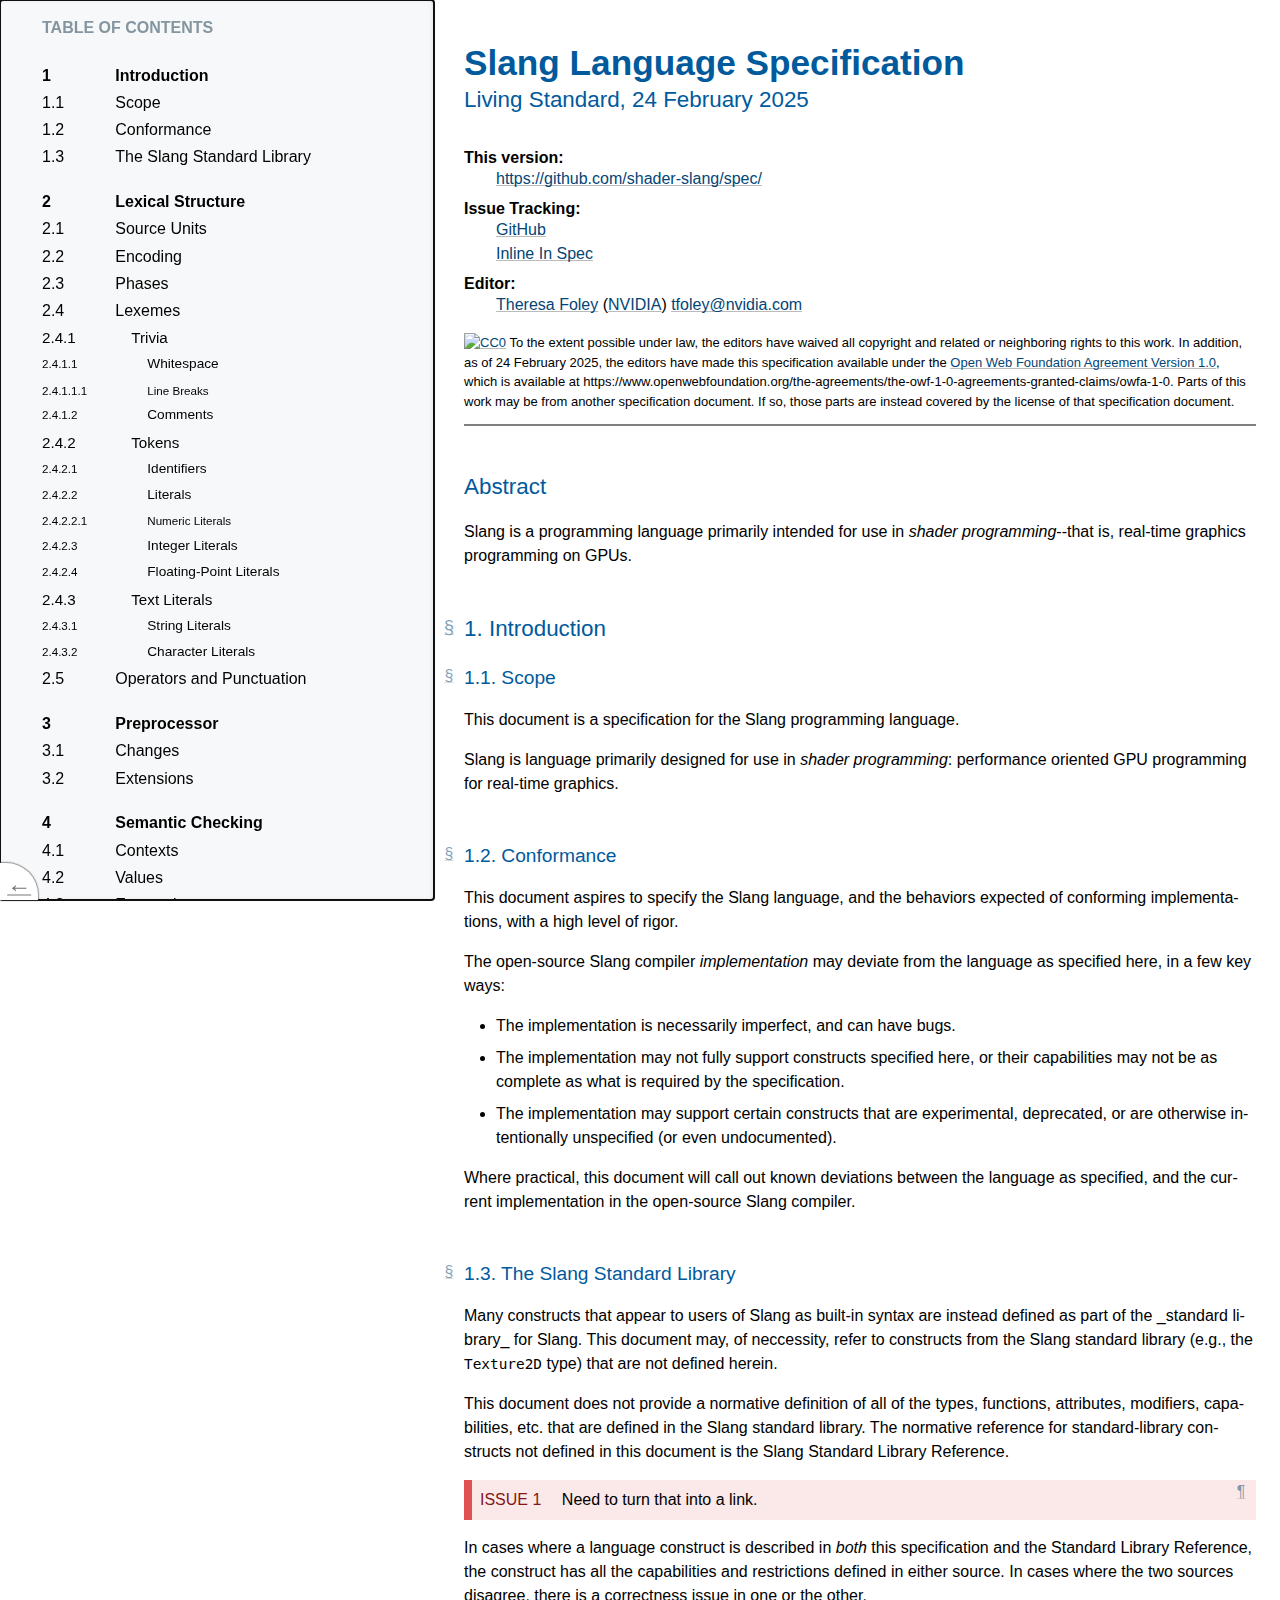
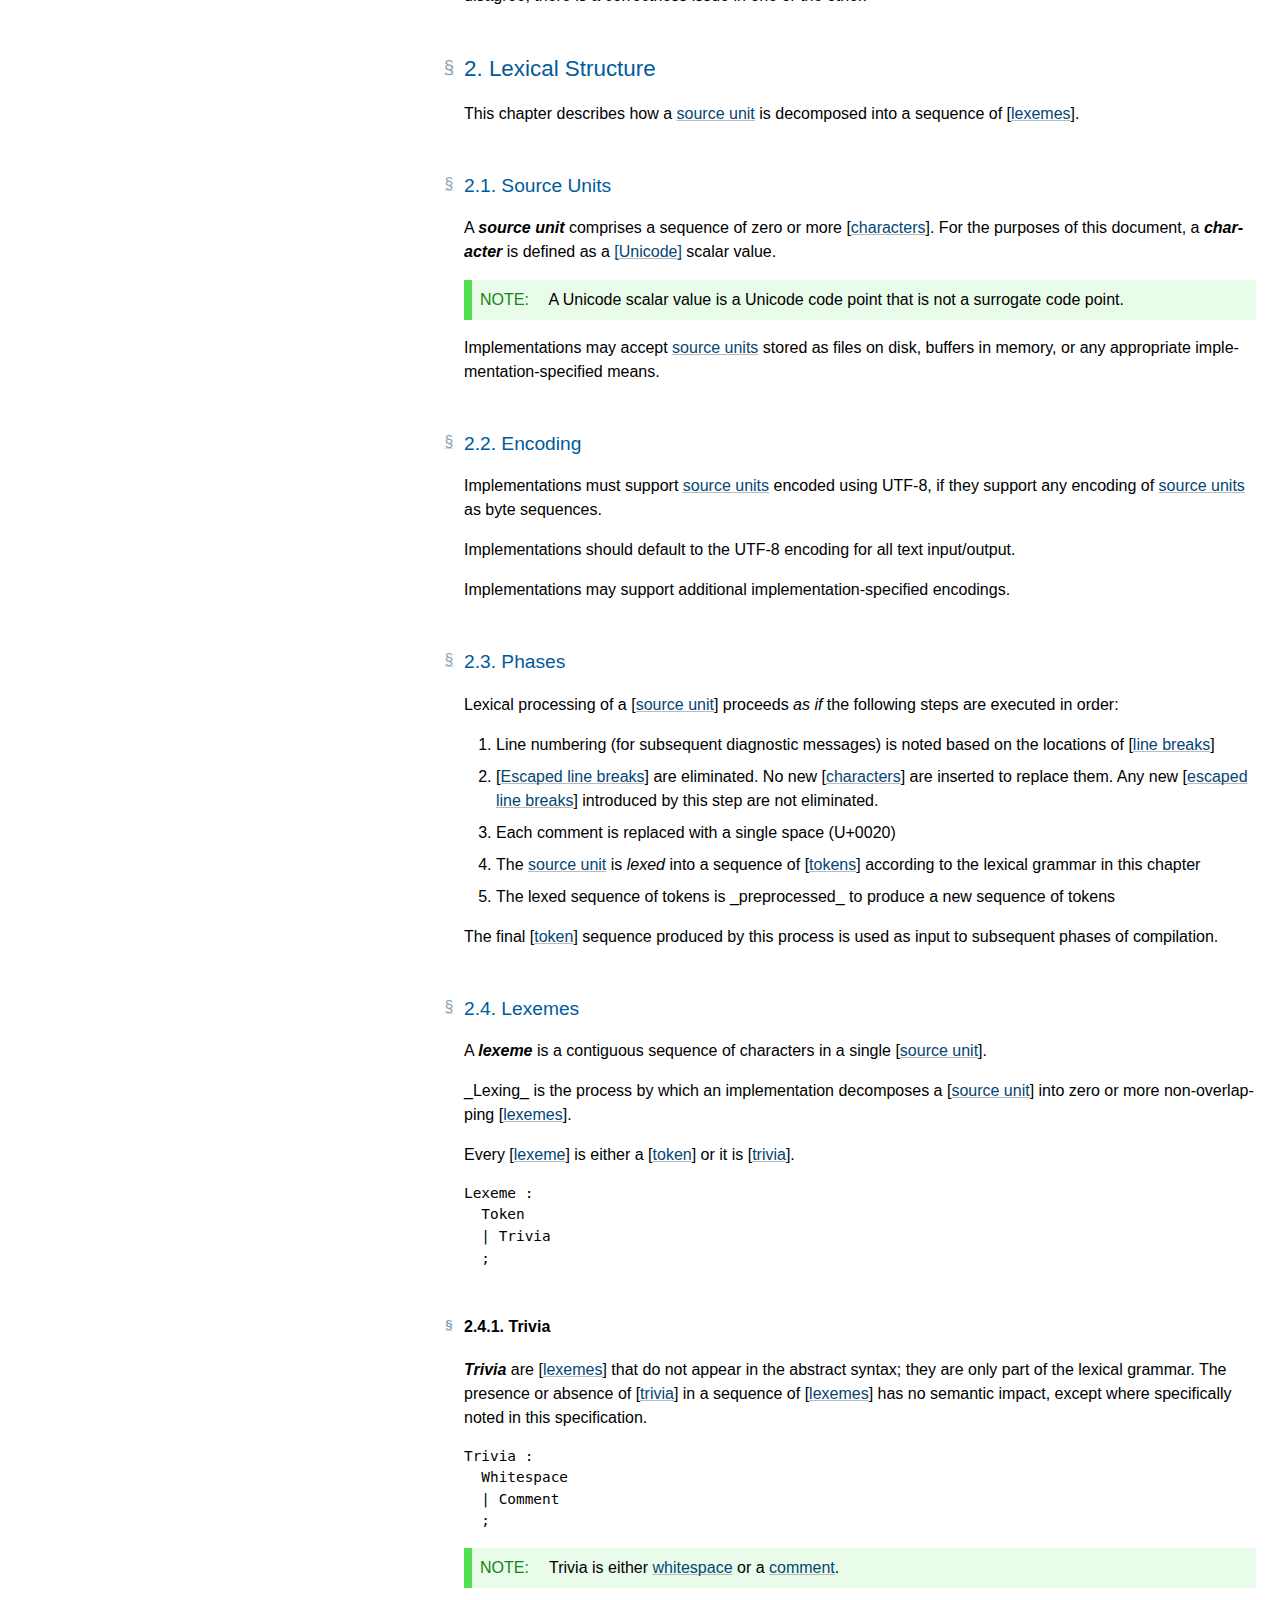
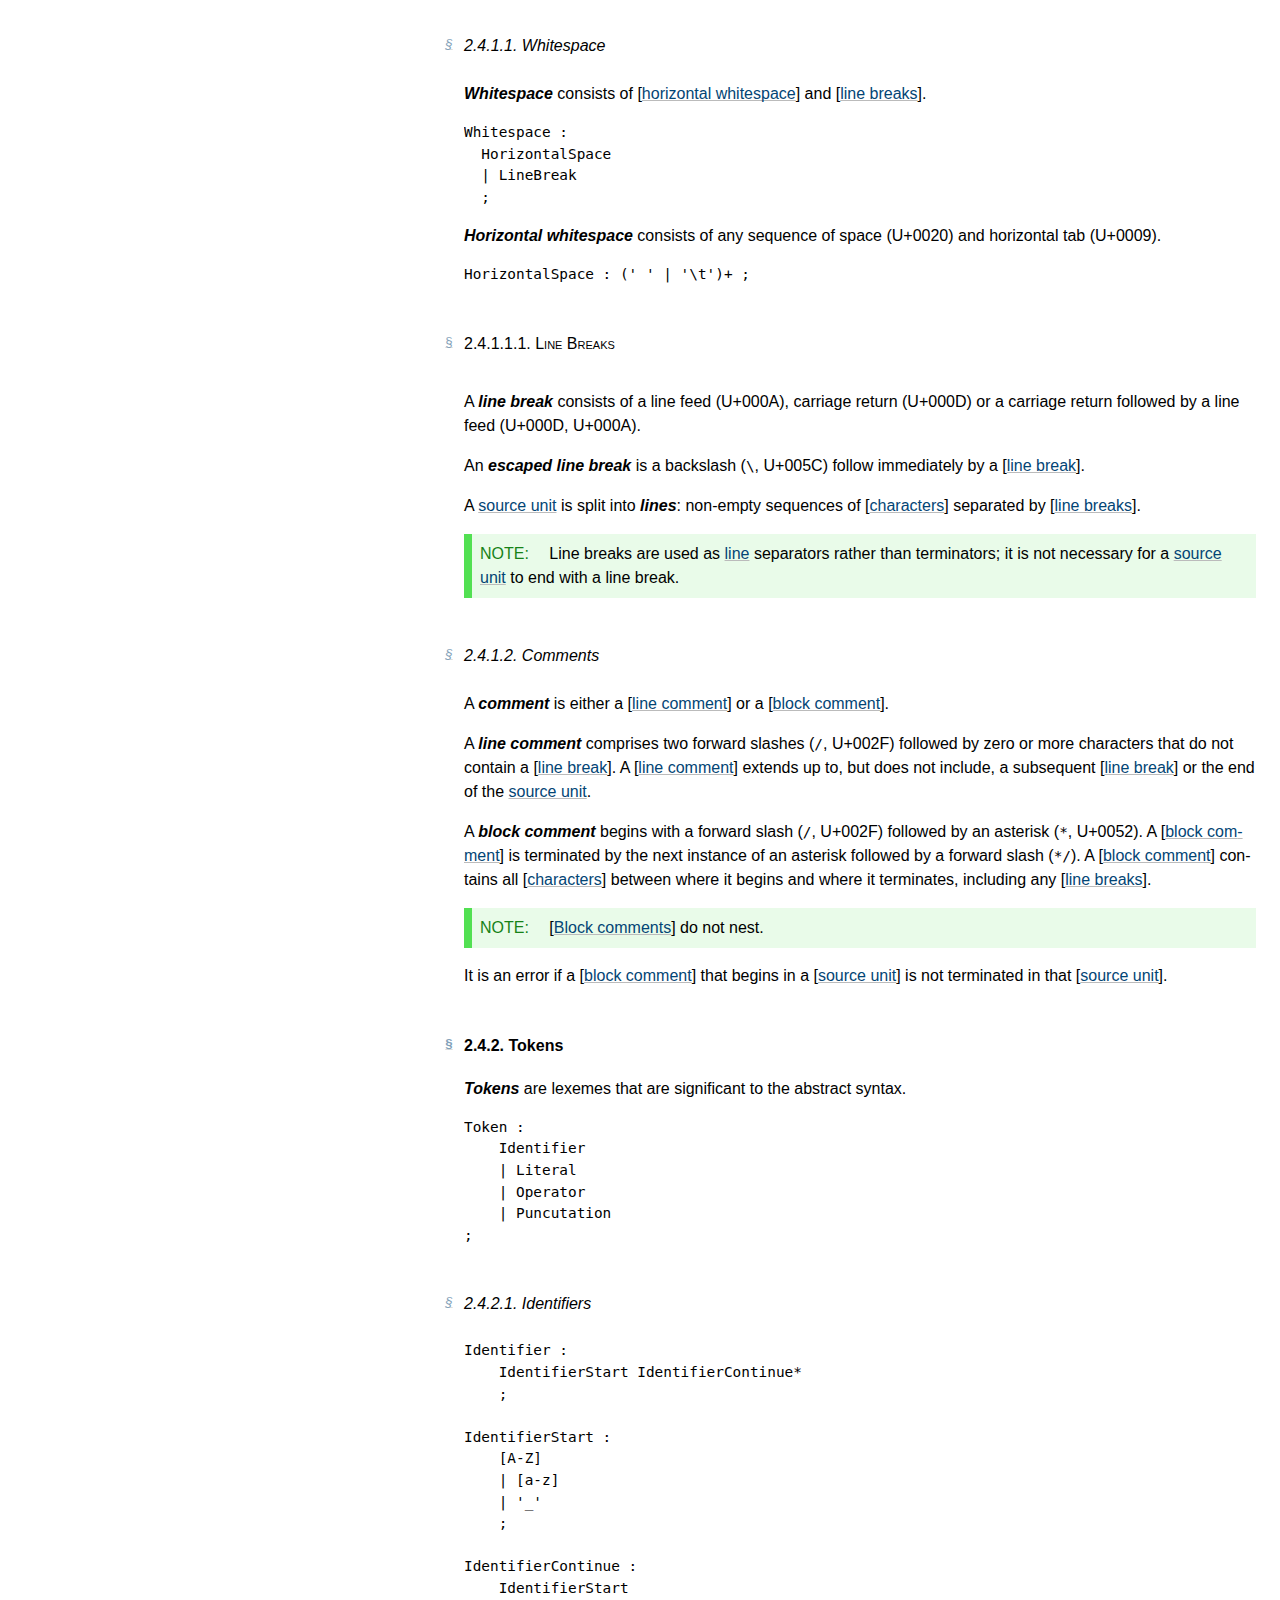
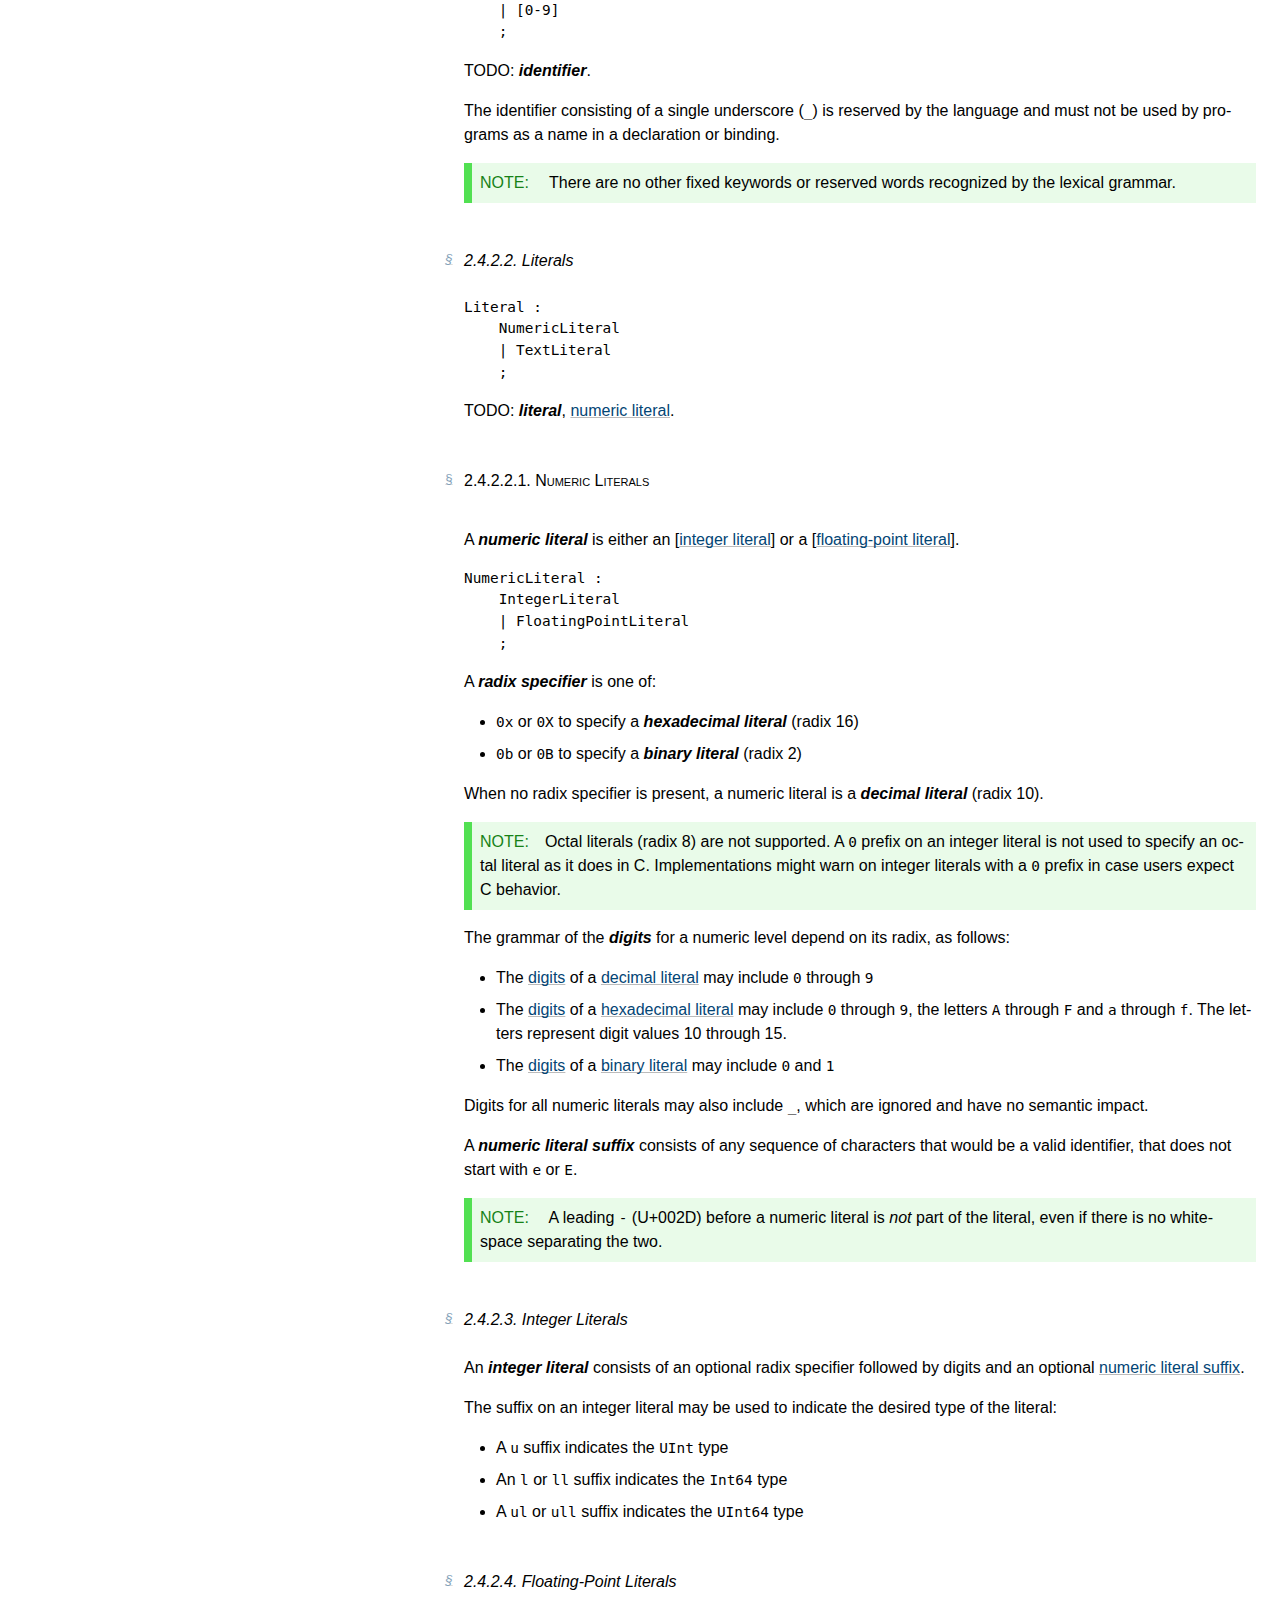
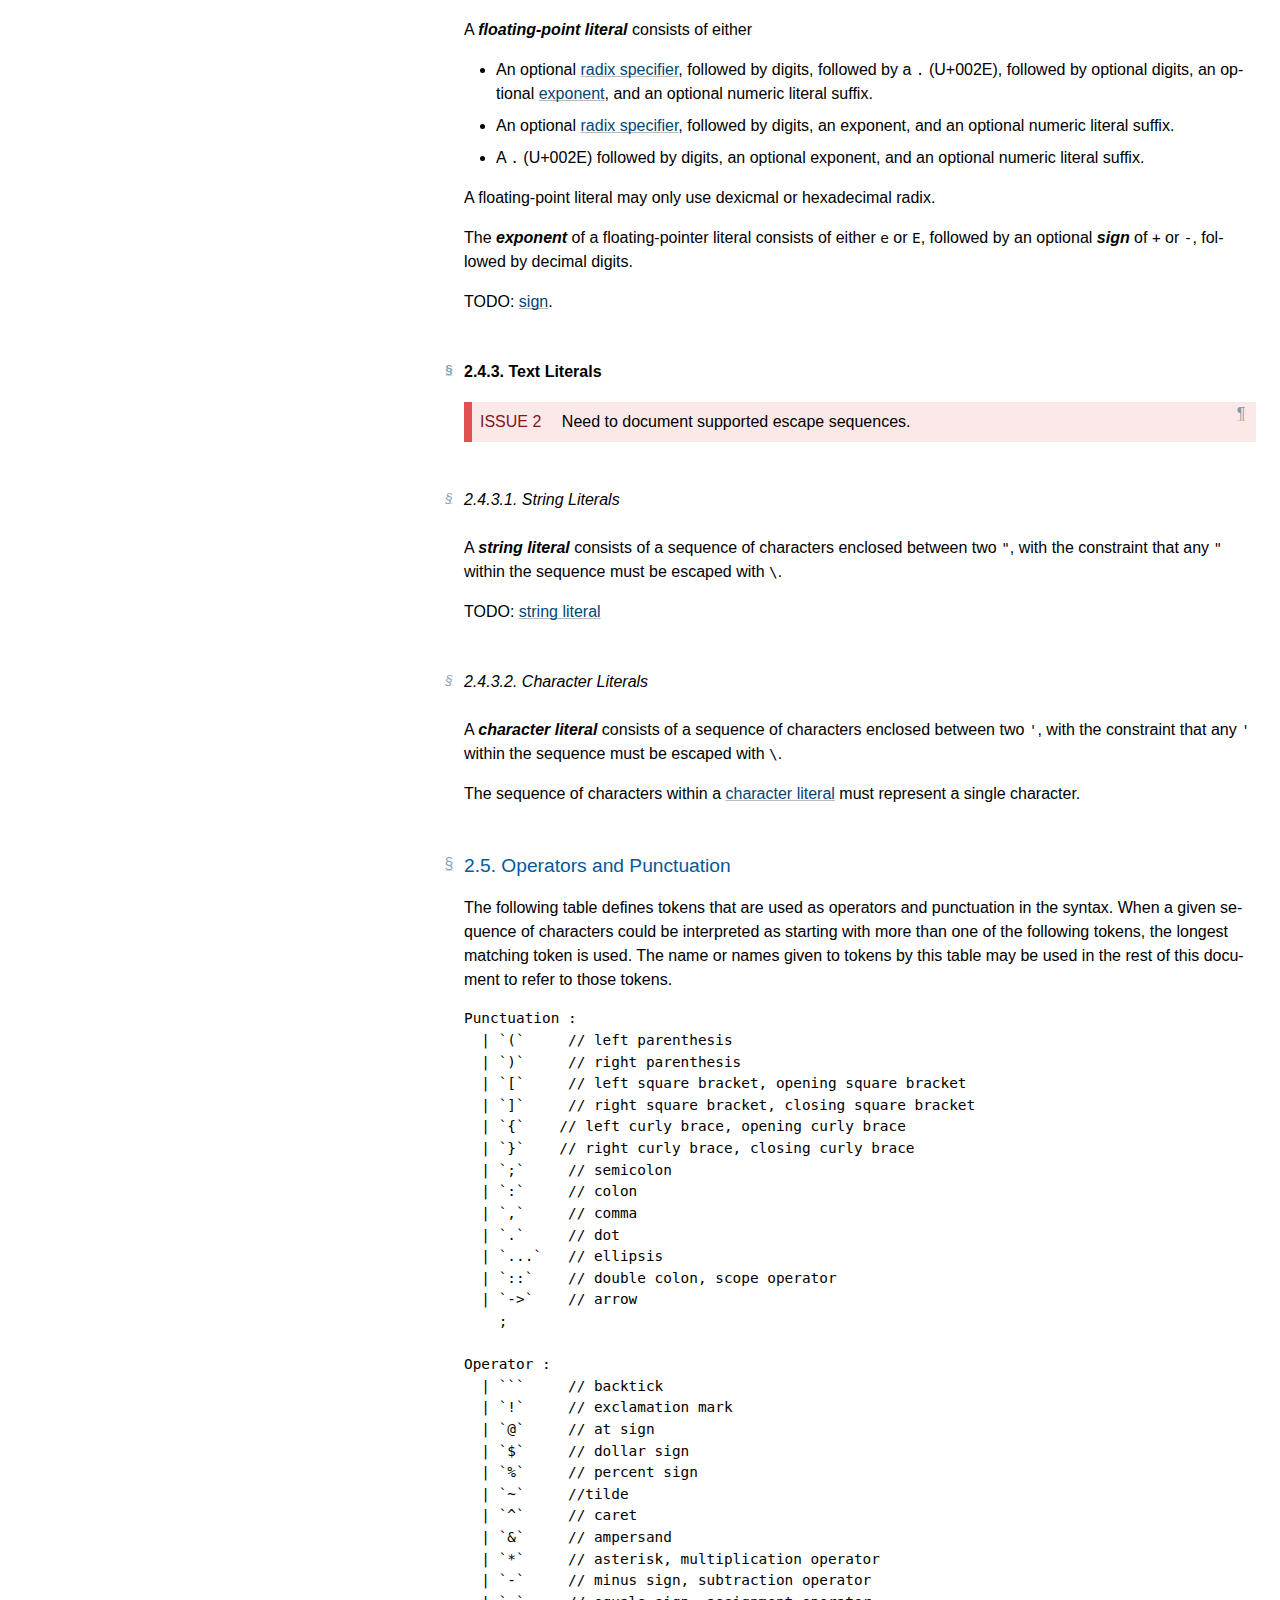
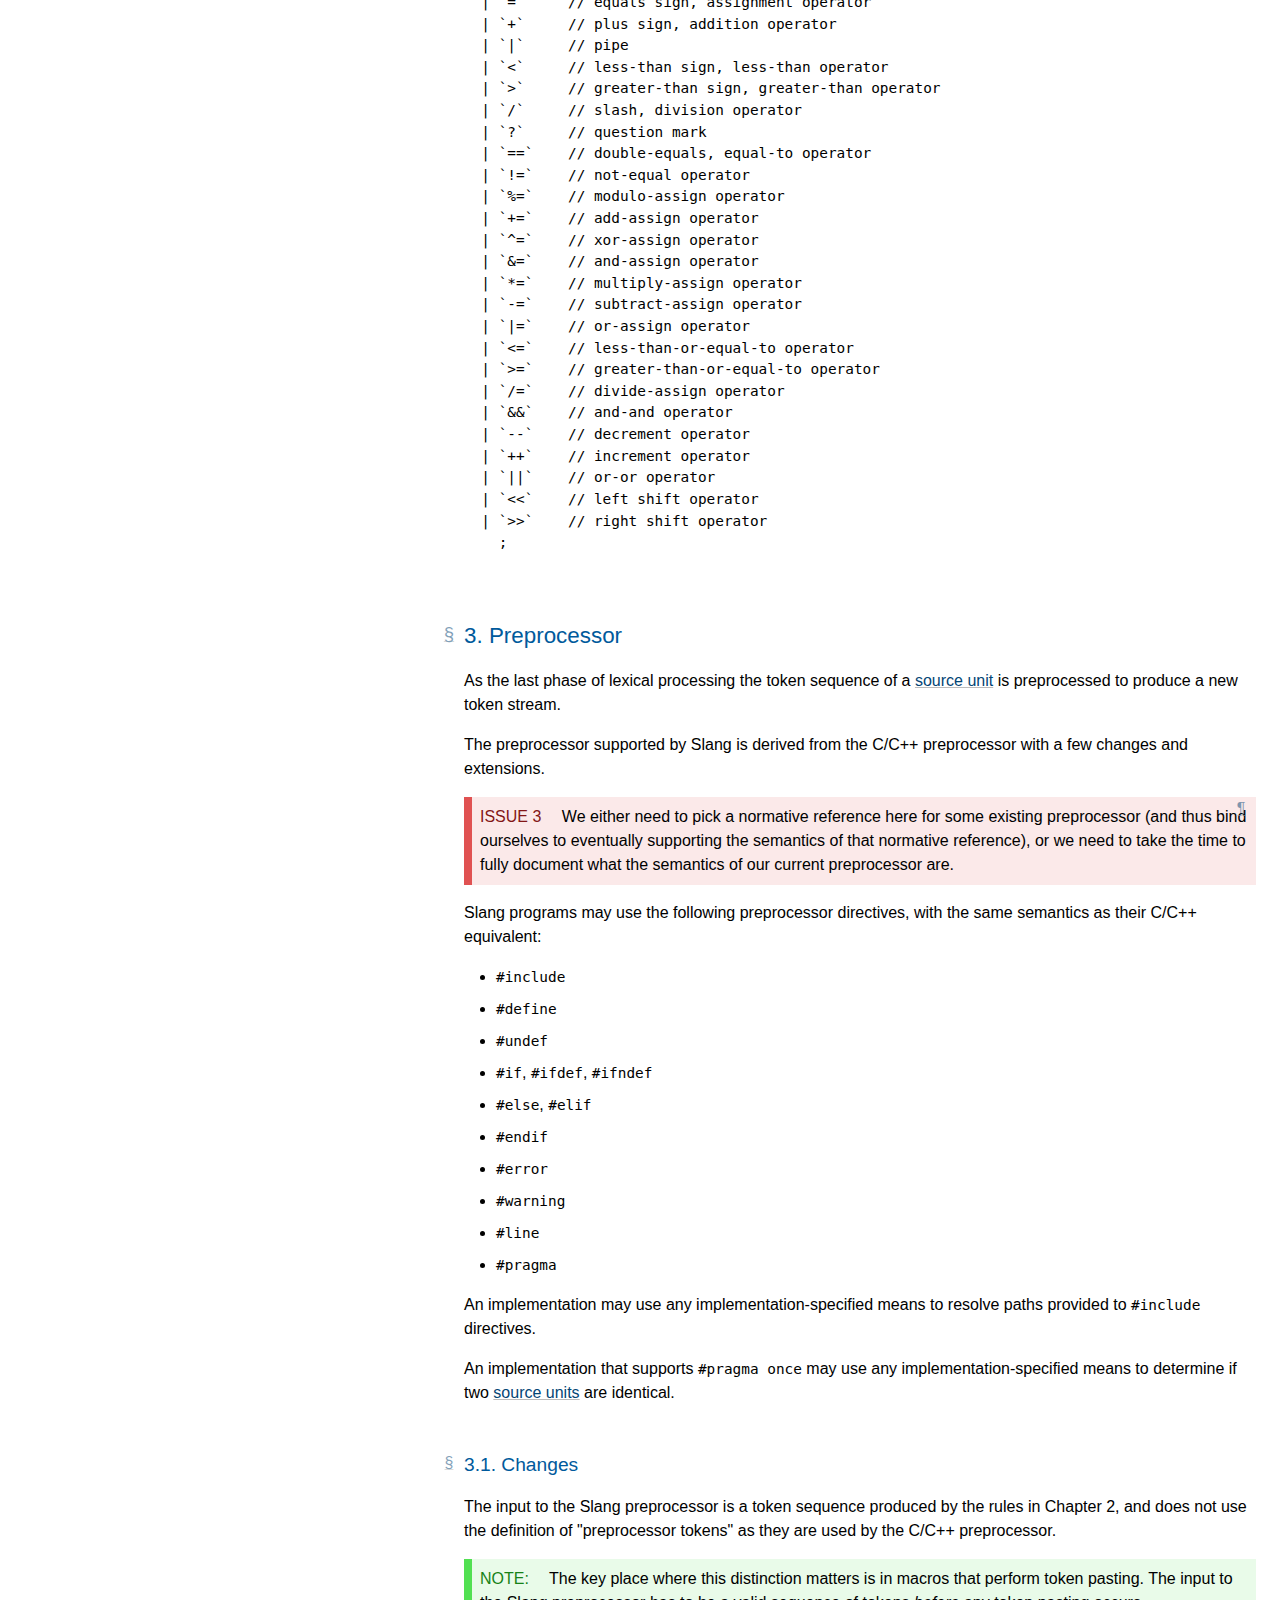
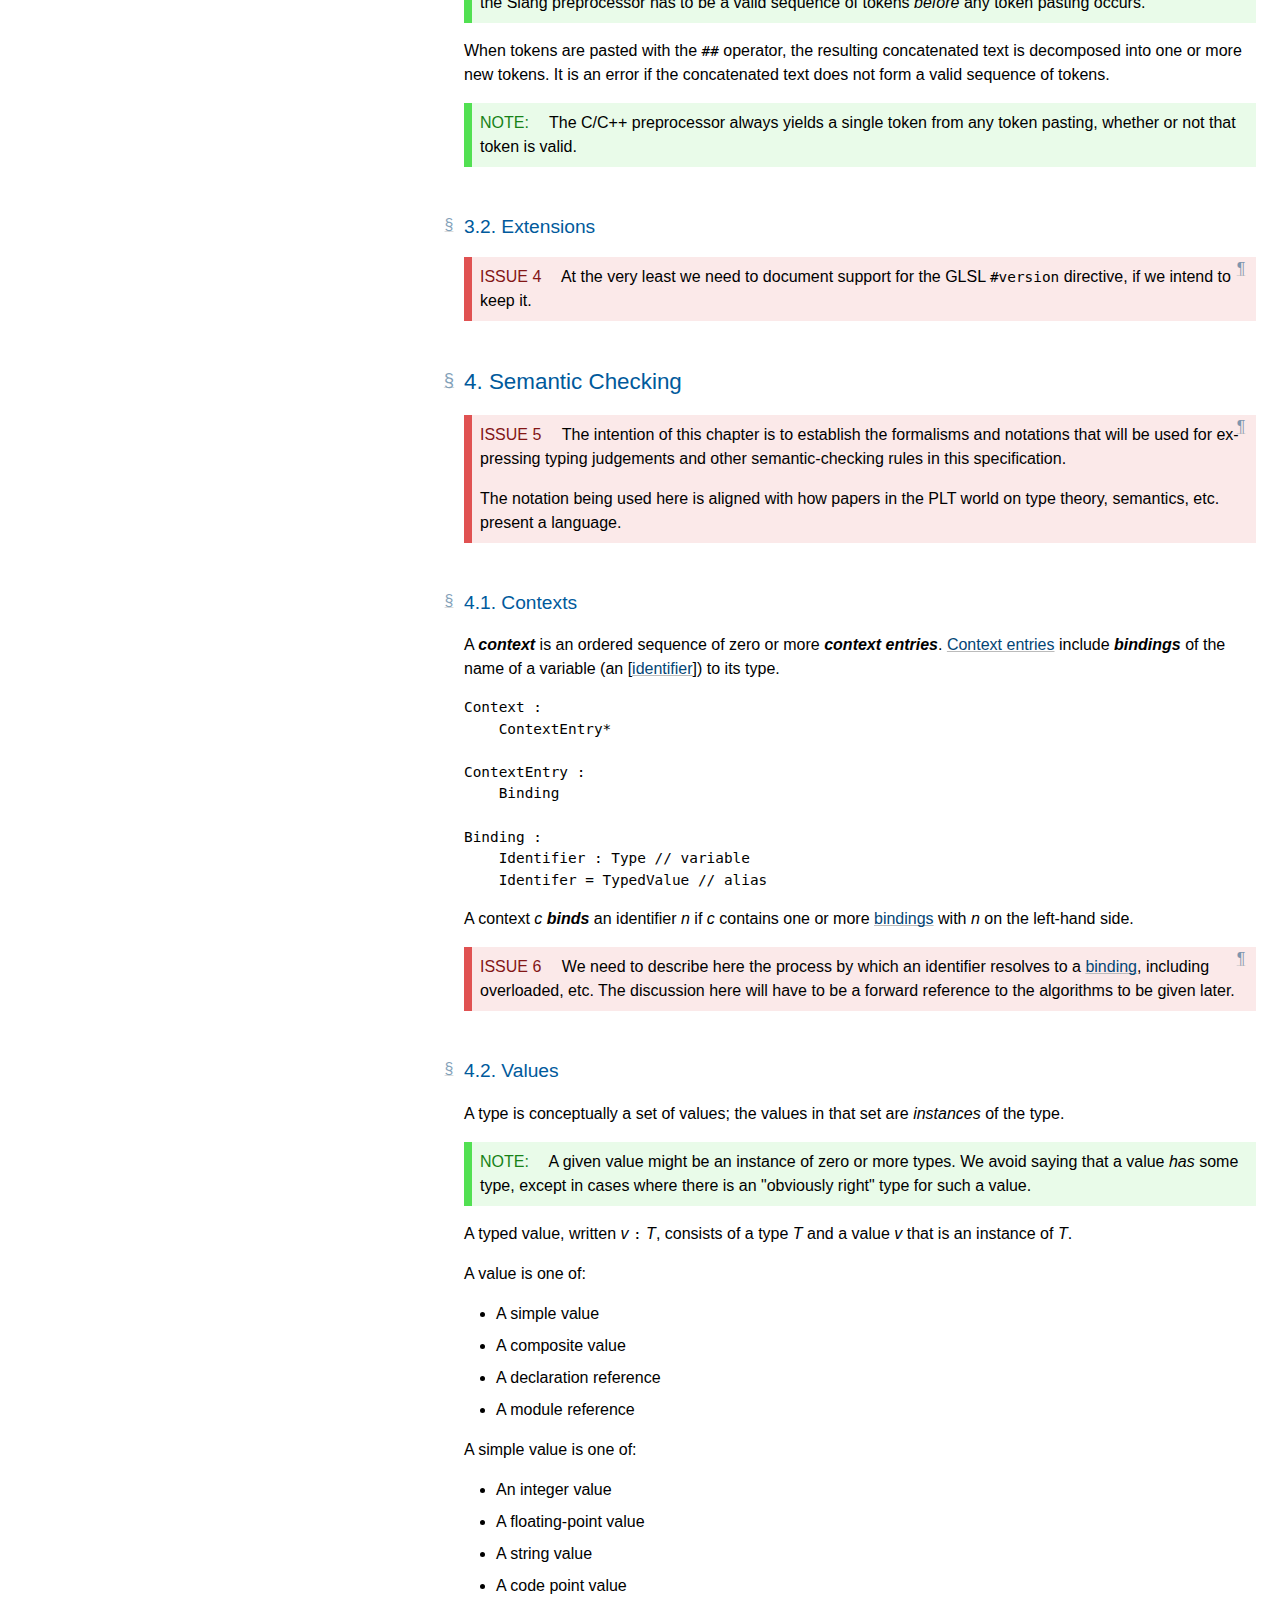
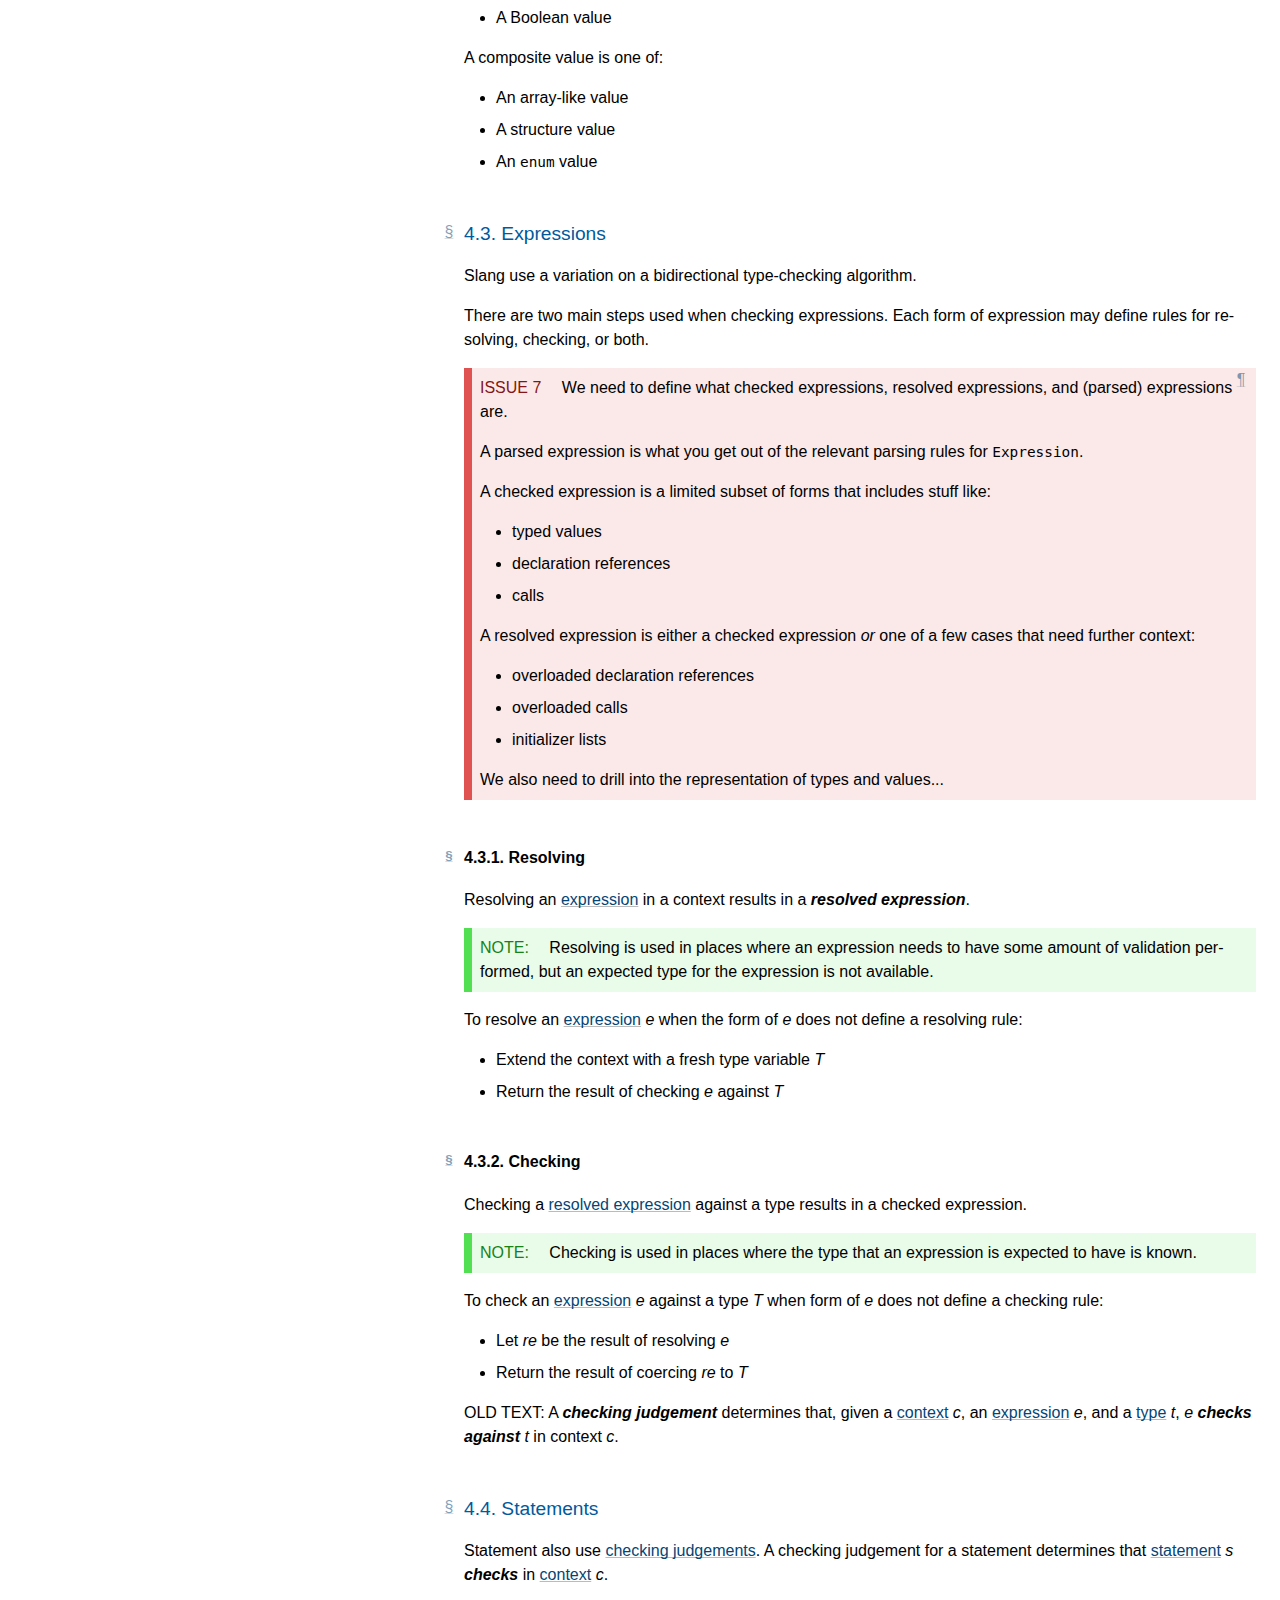
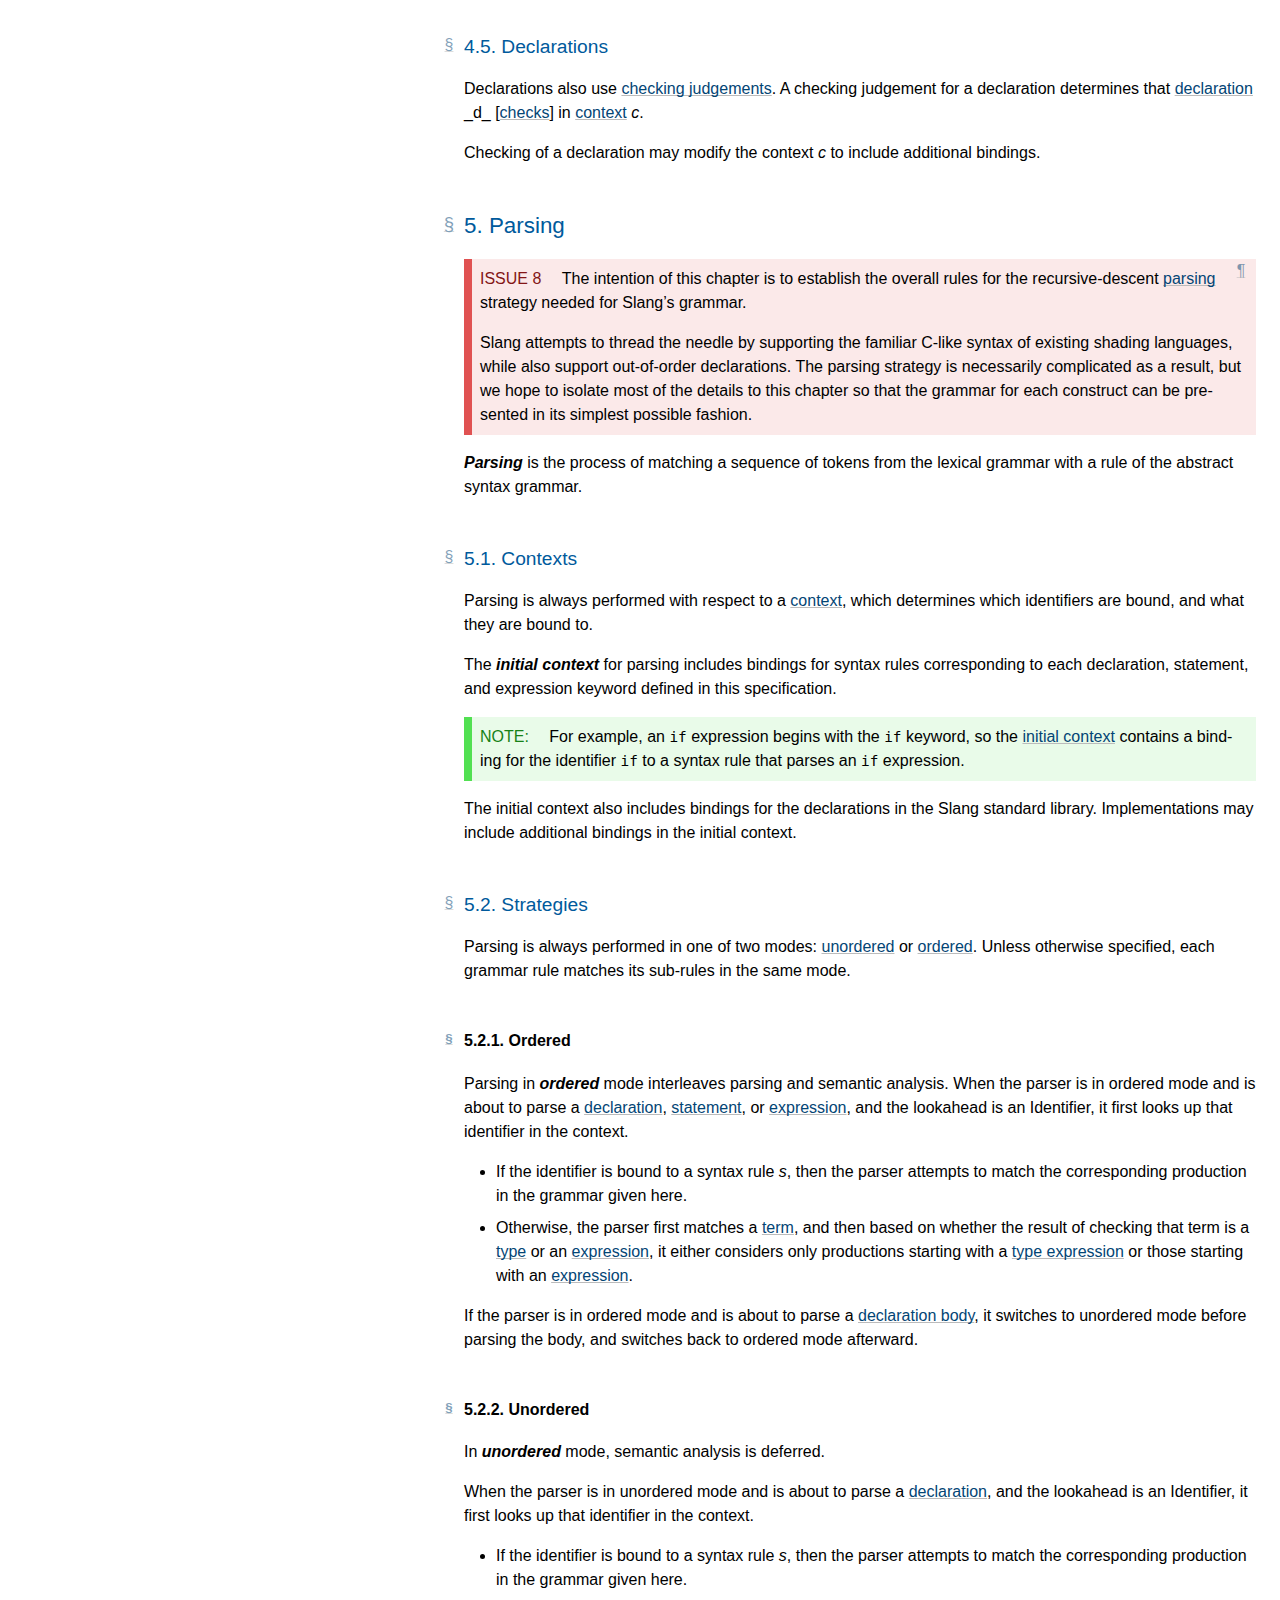
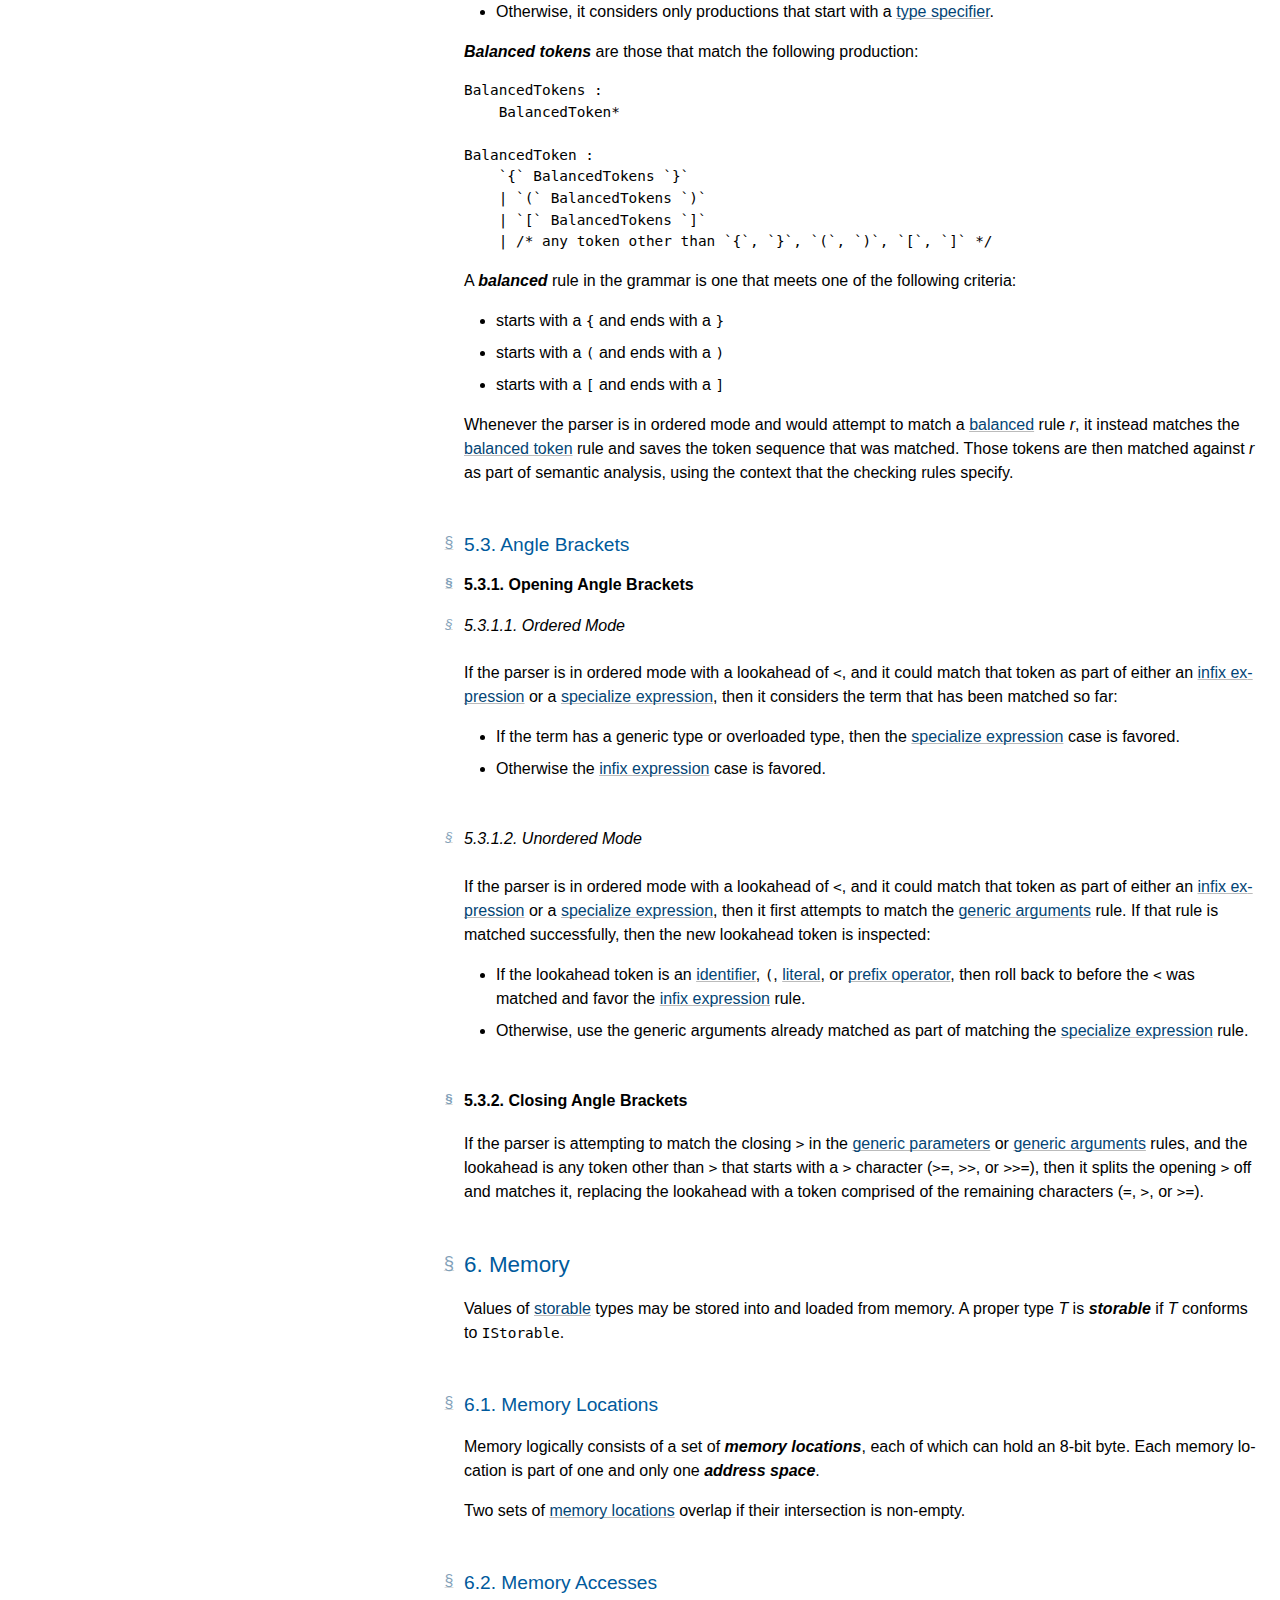
==== commit 2e4d6e60: "WIP: iterating more on execution chapter" ====
--- a/index.html
+++ b/index.html
@@ -1490,7 +1490,7 @@
 </style>
   <meta content="Bikeshed version 742f3d674, updated Mon Nov 4 14:56:54 2024 -0800" name="generator">
   <link href="https://github.com/shader-slang/spec/" rel="canonical">
-  <meta content="8c5cc46f93779bfb34b17e98608dc1fd4ea45615" name="revision">
+  <meta content="f0c0053790c3d5d5a401a7e583ae67e91d66456b" name="revision">
   <meta content="dark light" name="color-scheme">
 <style>/* Boilerplate: style-autolinks */
 .css.css, .property.property, .descriptor.descriptor {
@@ -2180,14 +2180,15 @@
      <a href="#check"><span class="secno">4</span> <span class="content">Semantic Checking</span></a>
      <ol class="toc">
       <li><a href="#check.context"><span class="secno">4.1</span> <span class="content">Contexts</span></a>
+      <li><a href="#check.value"><span class="secno">4.2</span> <span class="content">Values</span></a>
       <li>
-       <a href="#check.expr"><span class="secno">4.2</span> <span class="content">Expressions</span></a>
+       <a href="#check.expr"><span class="secno">4.3</span> <span class="content">Expressions</span></a>
        <ol class="toc">
-        <li><a href="#check.synth"><span class="secno">4.2.1</span> <span class="content">Synthesis</span></a>
-        <li><a href="#check.check"><span class="secno">4.2.2</span> <span class="content">Checking</span></a>
+        <li><a href="#check.expr.resolve"><span class="secno">4.3.1</span> <span class="content">Resolving</span></a>
+        <li><a href="#check.check"><span class="secno">4.3.2</span> <span class="content">Checking</span></a>
        </ol>
-      <li><a href="#check.stmt"><span class="secno">4.3</span> <span class="content">Statements</span></a>
-      <li><a href="#check.decl"><span class="secno">4.4</span> <span class="content">Declarations</span></a>
+      <li><a href="#check.stmt"><span class="secno">4.4</span> <span class="content">Statements</span></a>
+      <li><a href="#check.decl"><span class="secno">4.5</span> <span class="content">Declarations</span></a>
      </ol>
     <li>
      <a href="#parse"><span class="secno">5</span> <span class="content">Parsing</span></a>
@@ -2212,280 +2213,341 @@
        </ol>
      </ol>
     <li>
-     <a href="#mem"><span class="secno">6</span> <span class="content">Memory</span></a>
+     <a href="#memory"><span class="secno">6</span> <span class="content">Memory</span></a>
+     <ol class="toc">
+      <li><a href="#memory.location"><span class="secno">6.1</span> <span class="content">Memory Locations</span></a>
+      <li>
+       <a href="#memory.access"><span class="secno">6.2</span> <span class="content">Memory Accesses</span></a>
+       <ol class="toc">
+        <li><a href="#memory.access.mode"><span class="secno">6.2.1</span> <span class="content">Memory Access Modes</span></a>
+       </ol>
+      <li><a href="#memory.model"><span class="secno">6.3</span> <span class="content">Memory Model</span></a>
+     </ol>
+    <li><a href="#SECTION.layout"><span class="secno">7</span> <span class="content">Layout</span></a>
+    <li>
+     <a href="#storage"><span class="secno">8</span> <span class="content">Storage</span></a>
      <ol class="toc">
       <li>
-       <a href="#storage.abstract"><span class="secno">6.1</span> <span class="content">Abstract Storage</span></a>
+       <a href="#storage.concrete"><span class="secno">8.1</span> <span class="content">Concrete Storage Locations</span></a>
        <ol class="toc">
-        <li><a href="#storage.abstract.types"><span class="secno">6.1.1</span> <span class="content">Types of Abstract Storage Locations {#storage.abstract.types}</span></a>
+        <li>
+         <a href="#storage.concrete.type"><span class="secno">8.1.1</span> <span class="content">Reference Types</span></a>
+         <ol class="toc">
+          <li><a href="#storage.concrete.type.conversion"><span class="secno">8.1.1.1</span> <span class="content">Type Conversion</span></a>
+         </ol>
        </ol>
-      <li><a href="#storage.concrete"><span class="secno">6.2</span> <span class="content">Concrete Storage</span></a>
+      <li><a href="#storage.abstract.location"><span class="secno">8.2</span> <span class="content">Abstract Storage Locations</span></a>
+      <li><a href="#storage.abstract.access"><span class="secno">8.3</span> <span class="content">Abstract Storage Access</span></a>
+      <li><a href="#storage.abstract.access.mode"><span class="secno">8.4</span> <span class="content">Access Mode</span></a>
+      <li>
+       <a href="#storage.abstract.reference.type"><span class="secno">8.5</span> <span class="content">Abstract Storage References</span></a>
+       <ol class="toc">
+        <li><a href="#storage.abstract.reference.type.conversion"><span class="secno">8.5.1</span> <span class="content">Type Conversion</span></a>
+       </ol>
+      <li>
+       <a href="#storage.location.contain"><span class="secno">8.6</span> <span class="content">Containment</span></a>
+       <ol class="toc">
+        <li><a href="#storage.access.conflict"><span class="secno">8.6.1</span> <span class="content">Conflicts</span></a>
+       </ol>
+      <li><a href="#storage.expr"><span class="secno">8.7</span> <span class="content">Expressions That Reference Storage</span></a>
      </ol>
     <li>
-     <a href="#exec"><span class="secno">7</span> <span class="content">Execution Model</span></a>
+     <a href="#lifecycle"><span class="secno">9</span> <span class="content">Program Lifecycle</span></a>
+     <ol class="toc">
+      <li><a href="#lifecyle.compilation"><span class="secno">9.1</span> <span class="content">Compilation</span></a>
+      <li><a href="#lifecycle.linking"><span class="secno">9.2</span> <span class="content">Linking</span></a>
+      <li><a href="#lifecycle.loading"><span class="secno">9.3</span> <span class="content">Loading</span></a>
+      <li><a href="#lifecyle.reflection"><span class="secno">9.4</span> <span class="content">Runtime Reflection</span></a>
+      <li><a href="#lifecycle.bundling"><span class="secno">9.5</span> <span class="content">Bundling</span></a>
+     </ol>
+    <li>
+     <a href="#exec"><span class="secno">10</span> <span class="content">Execution</span></a>
+     <ol class="toc">
+      <li><a href="#exec.strand"><span class="secno">10.1</span> <span class="content">Strands</span></a>
+      <li><a href="#exec.activation"><span class="secno">10.2</span> <span class="content">Activation Records</span></a>
+      <li><a href="#exec.wave"><span class="secno">10.3</span> <span class="content">Waves</span></a>
+      <li>
+       <a href="#exec.uniformity"><span class="secno">10.4</span> <span class="content">Uniformity</span></a>
+       <ol class="toc">
+        <li><a href="#exec.uniformity.tangle"><span class="secno">10.4.1</span> <span class="content">Tangle</span></a>
+        <li><a href="#exec.uniformity.dynamic"><span class="secno">10.4.2</span> <span class="content">Dynamic Uniformity</span></a>
+        <li><a href="#exec.uniformity.static"><span class="secno">10.4.3</span> <span class="content">Static Uniformity</span></a>
+       </ol>
+     </ol>
+    <li>
+     <a href="#gpu"><span class="secno">11</span> <span class="content">GPUs</span></a>
      <ol class="toc">
       <li>
-       <a href="#exec.lifecycle"><span class="secno">7.1</span> <span class="content">Program Lifecycle</span></a>
+       <a href="#gpu.dispatch"><span class="secno">11.1</span> <span class="content">Dispatches</span></a>
        <ol class="toc">
-        <li><a href="#exec.lifecyle.compilation"><span class="secno">7.1.1</span> <span class="content">Compilation</span></a>
-        <li><a href="#exec.lifecycle.linking"><span class="secno">7.1.2</span> <span class="content">Linking</span></a>
-        <li><a href="#exec.lifecycle.loading"><span class="secno">7.1.3</span> <span class="content">Loading</span></a>
+        <li>
+         <a href="#exec.gpu.pipeline"><span class="secno">11.1.1</span> <span class="content">Pipeline Instance</span></a>
+         <ol class="toc">
+          <li><a href="#exec.gpu.pipeline.type"><span class="secno">11.1.1.1</span> <span class="content">Pipeline Types</span></a>
+         </ol>
+        <li>
+         <a href="#exec.gpu.pipeline.stage"><span class="secno">11.1.2</span> <span class="content">Stage Instances</span></a>
+         <ol class="toc">
+          <li><a href="#exec.gpu.pipeline.stage.type"><span class="secno">11.1.2.1</span> <span class="content">Stage Types</span></a>
+          <li><a href="#exec.gpu.pipeline.stage.signature"><span class="secno">11.1.2.2</span> <span class="content">Signatures</span></a>
+         </ol>
+        <li>
+         <a href="#exec.gpu.pipeline.record"><span class="secno">11.1.3</span> <span class="content">Records</span></a>
+         <ol class="toc">
+          <li><a href="#exec.gpu.pipeline.compute"><span class="secno">11.1.3.1</span> <span class="content">Compute</span></a>
+          <li>
+           <a href="#exec.gpu.pipeline.raster"><span class="secno">11.1.3.2</span> <span class="content">Rasterization</span></a>
+           <ol class="toc">
+            <li><a href="#exec.gpu.pipeline.raster.stage.fetch.index"><span class="secno">11.1.3.2.1</span> <span class="content">Index Fetch</span></a>
+            <li><a href="#exec.gpu.pipeline.raster.stage.fetch.vertex"><span class="secno">11.1.3.2.2</span> <span class="content">Vertex Fetch</span></a>
+            <li><a href="#exec.gpu.pipeline.raster.stage.vertex"><span class="secno">11.1.3.2.3</span> <span class="content">Vertex Shader</span></a>
+            <li><a href="#exec.gpu.pipeline.raster.stage.primitive-assembly"><span class="secno">11.1.3.2.4</span> <span class="content">Primitive Assembly</span></a>
+            <li><a href="#exec.gpu.pipeline.raster.stage.tess"><span class="secno">11.1.3.2.5</span> <span class="content">Tessellation</span></a>
+            <li><a href="#exec.gpu.pipeline.raster.stage.geometry"><span class="secno">11.1.3.2.6</span> <span class="content">Geometry Shader</span></a>
+            <li><a href="#exec.gpu.pipeline.raster.stage.mesh"><span class="secno">11.1.3.2.7</span> <span class="content">Mesh Shading</span></a>
+            <li><a href="#exec.gpu.pipeline.raster.stage.rasterizer"><span class="secno">11.1.3.2.8</span> <span class="content">Rasterizer</span></a>
+            <li><a href="#exec.gpu.pipeline.raster.stage.depth-stencil-test"><span class="secno">11.1.3.2.9</span> <span class="content">Depth/Stencil Test</span></a>
+            <li><a href="#exec.gpu.pipeline.raster.stage.fragment"><span class="secno">11.1.3.2.10</span> <span class="content">Fragment Shader</span></a>
+            <li><a href="#exec.gpu.pipeline.raster.stage.blend"><span class="secno">11.1.3.2.11</span> <span class="content">Blend</span></a>
+           </ol>
+          <li><a href="#exec.gpu.pipeline.ray-tracing"><span class="secno">11.1.3.3</span> <span class="content">Ray Tracing</span></a>
+         </ol>
        </ol>
+     </ol>
+    <li><a href="#stability"><span class="secno">12</span> <span class="content">Source and Binary Stability</span></a>
+    <li>
+     <a href="#sec.module"><span class="secno">13</span> <span class="content">Modules</span></a>
+     <ol class="toc">
+      <li><a href="#module.source.primary"><span class="secno">13.1</span> <span class="content">Primary Source Unit</span></a>
       <li>
-       <a href="#exec.execution"><span class="secno">7.2</span> <span class="content">Execution</span></a>
+       <a href="#module.source.secondary"><span class="secno">13.2</span> <span class="content">Seconary Source Units</span></a>
        <ol class="toc">
-        <li><a href="#exec.strand"><span class="secno">7.2.1</span> <span class="content">Strands</span></a>
-        <li><a href="#exec.wave"><span class="secno">7.2.2</span> <span class="content">Waves</span></a>
+        <li><a href="#module.include"><span class="secno">13.2.1</span> <span class="content">Include Declarations</span></a>
+        <li><a href="#module.implementing"><span class="secno">13.2.2</span> <span class="content">Implementing Declarations</span></a>
+       </ol>
+      <li><a href="#module.import"><span class="secno">13.3</span> <span class="content">Import Declarations</span></a>
+     </ol>
+    <li>
+     <a href="#decl"><span class="secno">14</span> <span class="content">Declarations</span></a>
+     <ol class="toc">
+      <li>
+       <a href="#decl.shared"><span class="secno">14.1</span> <span class="content">Shared Concepts</span></a>
+       <ol class="toc">
+        <li><a href="#TODO.decl.body"><span class="secno">14.1.1</span> <span class="content">Bodies</span></a>
+        <li><a href="#TODO.decl.base"><span class="secno">14.1.2</span> <span class="content">Bases</span></a>
         <li>
-         <a href="#exec.gpu"><span class="secno">7.2.3</span> <span class="content">GPUs</span></a>
+         <a href="#decl.param"><span class="secno">14.1.3</span> <span class="content">Parameters</span></a>
          <ol class="toc">
-          <li><a href="#exec.gpu.pipeline"><span class="secno">7.2.3.1</span> <span class="content">Pipelines ### {#exec.gpu.pipeline}</span></a>
-          <li><a href="#exec.gpu.dispatch"><span class="secno">7.2.3.2</span> <span class="content">Dispatches ### {#exec.gpu.dispatch}</span></a>
-          <li><a href="#exec.gpu.pipeline.compute"><span class="secno">7.2.3.3</span> <span class="content">Compute ### {#exec.gpu.pipeline.compute}</span></a>
-          <li><a href="#exec.gpu.pipeline.raster"><span class="secno">7.2.3.4</span> <span class="content">Rasterization</span></a>
-          <li><a href="#exec.gpu.pipeline.ray-tracing"><span class="secno">7.2.3.5</span> <span class="content">Ray Tracing</span></a>
+          <li>
+           <a href="#dir"><span class="secno">14.1.3.1</span> <span class="content">Directions</span></a>
+           <ol class="toc">
+            <li><a href="#dir.in"><span class="secno">14.1.3.1.1</span> <span class="content"><code>in</code></span></a>
+            <li><a href="#out"><span class="secno">14.1.3.1.2</span> <span class="content"><code>out</code></span></a>
+            <li><a href="#take"><span class="secno">14.1.3.1.3</span> <span class="content"><code>take</code></span></a>
+            <li><a href="#borrow"><span class="secno">14.1.3.1.4</span> <span class="content"><code>borrow</code></span></a>
+            <li><a href="#inout"><span class="secno">14.1.3.1.5</span> <span class="content"><code>inout</code></span></a>
+            <li><a href="#ref"><span class="secno">14.1.3.1.6</span> <span class="content"><code>ref</code></span></a>
+           </ol>
+         </ol>
+        <li><a href="#TODO.decl.accessor"><span class="secno">14.1.4</span> <span class="content">Accessors</span></a>
+        <li><a href="#decl.invocable"><span class="secno">14.1.5</span> <span class="content">Invocable Declarations</span></a>
+       </ol>
+      <li><a href="#pattern"><span class="secno">14.2</span> <span class="content">Patterns</span></a>
+      <li><a href="#TODO.decl.generic"><span class="secno">14.3</span> <span class="content">Generics</span></a>
+      <li>
+       <a href="#decl.type"><span class="secno">14.4</span> <span class="content">Type Declarations</span></a>
+       <ol class="toc">
+        <li>
+         <a href="#decl.agg"><span class="secno">14.4.1</span> <span class="content">Aggregate Types</span></a>
+         <ol class="toc">
+          <li><a href="#decl.agg.member.static"><span class="secno">14.4.1.1</span> <span class="content">Instance and Static Members</span></a>
+          <li><a href="#field"><span class="secno">14.4.1.2</span> <span class="content">Fields</span></a>
+          <li><a href="#method"><span class="secno">14.4.1.3</span> <span class="content">Methods</span></a>
+         </ol>
+        <li>
+         <a href="#decl.agg.bases"><span class="secno">14.4.2</span> <span class="content">Bases</span></a>
+         <ol class="toc">
+          <li>
+           <a href="#decl.agg.syntax"><span class="secno">14.4.2.1</span> <span class="content">Traditional Syntax</span></a>
+           <ol class="toc">
+            <li><a href="#decl.agg.syntax.trailing-semicolon"><span class="secno">14.4.2.1.1</span> <span class="content">Trailing Semicolon</span></a>
+            <li><a href="#decl.agg.type-specifier"><span class="secno">14.4.2.1.2</span> <span class="content">Aggregate Type Specifiers</span></a>
+           </ol>
+         </ol>
+        <li>
+         <a href="#decl.enum"><span class="secno">14.4.3</span> <span class="content"><code>enum</code> Declarations</span></a>
+         <ol class="toc">
+          <li><a href="#case"><span class="secno">14.4.3.1</span> <span class="content">Cases</span></a>
+         </ol>
+        <li>
+         <a href="#decl.type.alias"><span class="secno">14.4.4</span> <span class="content">Type Aliases</span></a>
+         <ol class="toc">
+          <li><a href="#decl.type.alias.syntax.traditional"><span class="secno">14.4.4.1</span> <span class="content">Traditional Syntax</span></a>
+         </ol>
+        <li><a href="#decl.type.associated"><span class="secno">14.4.5</span> <span class="content">Associated Types</span></a>
+       </ol>
+      <li><a href="#decl.traditional"><span class="secno">14.5</span> <span class="content">Traditional Declarations</span></a>
+      <li>
+       <a href="#decl.var"><span class="secno">14.6</span> <span class="content">Variables</span></a>
+       <ol class="toc">
+        <li><a href="#decl.var.traditional"><span class="secno">14.6.1</span> <span class="content">Traditional Variable Declarations</span></a>
+        <li>
+         <a href="#decl.var.global"><span class="secno">14.6.2</span> <span class="content">Variables at Global Scope</span></a>
+         <ol class="toc">
+          <li><a href="#decl.var.global.const"><span class="secno">14.6.2.1</span> <span class="content">Global Constants</span></a>
+          <li><a href="#decl.var.global.static"><span class="secno">14.6.2.2</span> <span class="content">Static Global Variables</span></a>
+          <li><a href="#global.param"><span class="secno">14.6.2.3</span> <span class="content">Global Shader Parameters</span></a>
+         </ol>
+        <li>
+         <a href="#decl.var.func"><span class="secno">14.6.3</span> <span class="content">Variables at Function Scope</span></a>
+         <ol class="toc">
+          <li><a href="#const"><span class="secno">14.6.3.1</span> <span class="content">Function-Scope Constants</span></a>
+          <li><a href="#static"><span class="secno">14.6.3.2</span> <span class="content">Function-Scope Static Variables</span></a>
+          <li><a href="#local"><span class="secno">14.6.3.3</span> <span class="content">Local Variables</span></a>
          </ol>
        </ol>
       <li>
-       <a href="#exec.uniformity"><span class="secno">7.3</span> <span class="content">Uniformity</span></a>
+       <a href="#decl.func"><span class="secno">14.7</span> <span class="content">Functions</span></a>
        <ol class="toc">
-        <li><a href="#exec.uniformity.tangle"><span class="secno">7.3.1</span> <span class="content">Tangle</span></a>
-        <li><a href="#exec.uniformity.dynamic"><span class="secno">7.3.2</span> <span class="content">Dynamic Uniformity</span></a>
-        <li><a href="#exec.uniformity.static"><span class="secno">7.3.3</span> <span class="content">Static Uniformity</span></a>
+        <li><a href="#decl.func.result"><span class="secno">14.7.1</span> <span class="content">Result Type</span></a>
+        <li><a href="#decl.func.body"><span class="secno">14.7.2</span> <span class="content">Body</span></a>
+        <li><a href="#decl.func.traditional"><span class="secno">14.7.3</span> <span class="content">Traditional Function Declarations</span></a>
+        <li><a href="#decl.func.entry"><span class="secno">14.7.4</span> <span class="content">Entry Points</span></a>
        </ol>
+      <li><a href="#decl.init"><span class="secno">14.8</span> <span class="content">Constructors</span></a>
+      <li>
+       <a href="#decl.prop"><span class="secno">14.9</span> <span class="content">Properties</span></a>
+       <ol class="toc">
+        <li><a href="#decl.accessor"><span class="secno">14.9.1</span> <span class="content">Accessors</span></a>
+       </ol>
+      <li><a href="#decl.subscript"><span class="secno">14.10</span> <span class="content">Subscripts</span></a>
+      <li><a href="#decl.extension"><span class="secno">14.11</span> <span class="content">Extensions</span></a>
+      <li>
+       <a href="#decl.generic"><span class="secno">14.12</span> <span class="content">Generics</span></a>
+       <ol class="toc">
+        <li><a href="#decl.generic.param"><span class="secno">14.12.1</span> <span class="content">Generic Parameters</span></a>
+        <li><a href="#decl.generic.specialize.explicit"><span class="secno">14.12.2</span> <span class="content">Explicit Specialization</span></a>
+        <li><a href="#decl.generic.specialize.implicit"><span class="secno">14.12.3</span> <span class="content">Implicit Specialization</span></a>
+        <li><a href="#decl.generic.syntax"><span class="secno">14.12.4</span> <span class="content">Syntax Details</span></a>
+       </ol>
+      <li><a href="#decl.buffer"><span class="secno">14.13</span> <span class="content">Traditional Buffer Declarations</span></a>
      </ol>
-    <li><a href="#stability"><span class="secno">8</span> <span class="content">Source and Binary Stability</span></a>
+    <li><a href="#attribute"><span class="secno">15</span> <span class="content">Attributes</span></a>
+    <li><a href="#vis"><span class="secno">16</span> <span class="content">Visibility Control</span></a>
     <li>
-     <a href="#sec.module"><span class="secno">9</span> <span class="content">Modules</span></a>
+     <a href="#stmt"><span class="secno">17</span> <span class="content">Statements</span></a>
      <ol class="toc">
-      <li><a href="#module.source.primary"><span class="secno">9.1</span> <span class="content">Primary Source Unit</span></a>
+      <li><a href="#stmt.expr"><span class="secno">17.1</span> <span class="content">Expression Statement</span></a>
+      <li><a href="#expr.decl"><span class="secno">17.2</span> <span class="content">Declaration Statement</span></a>
+      <li><a href="#stmt.block"><span class="secno">17.3</span> <span class="content">Block Statement</span></a>
+      <li><a href="#stmt.empty"><span class="secno">17.4</span> <span class="content">Empty Statement</span></a>
       <li>
-       <a href="#module.source.secondary"><span class="secno">9.2</span> <span class="content">Seconary Source Units</span></a>
+       <a href="#stmt.cond"><span class="secno">17.5</span> <span class="content">Conditional Statements</span></a>
        <ol class="toc">
-        <li><a href="#module.include"><span class="secno">9.2.1</span> <span class="content">Include Declarations</span></a>
-        <li><a href="#module.implementing"><span class="secno">9.2.2</span> <span class="content">Implementing Declarations</span></a>
-       </ol>
-      <li><a href="#module.import"><span class="secno">9.3</span> <span class="content">Import Declarations</span></a>
-     </ol>
-    <li>
-     <a href="#decl"><span class="secno">10</span> <span class="content">Declarations</span></a>
-     <ol class="toc">
-      <li>
-       <a href="#decl.shared"><span class="secno">10.1</span> <span class="content">Shared Concepts</span></a>
-       <ol class="toc">
-        <li><a href="#TODO.decl.body"><span class="secno">10.1.1</span> <span class="content">Bodies</span></a>
-        <li><a href="#TODO.decl.base"><span class="secno">10.1.2</span> <span class="content">Bases</span></a>
-        <li><a href="#TODO.decl.param"><span class="secno">10.1.3</span> <span class="content">Parameters</span></a>
-        <li><a href="#TODO.decl.accessor"><span class="secno">10.1.4</span> <span class="content">Accessors</span></a>
-       </ol>
-      <li><a href="#TODO.decl.generic"><span class="secno">10.2</span> <span class="content">Generics</span></a>
-      <li>
-       <a href="#decl.type"><span class="secno">10.3</span> <span class="content">Type Declarations</span></a>
-       <ol class="toc">
-        <li>
-         <a href="#decl.agg"><span class="secno">10.3.1</span> <span class="content">Aggregate Types</span></a>
-         <ol class="toc">
-          <li><a href="#decl.agg.member.static"><span class="secno">10.3.1.1</span> <span class="content">Instance and Static Members</span></a>
-          <li><a href="#field"><span class="secno">10.3.1.2</span> <span class="content">Fields</span></a>
-          <li><a href="#method"><span class="secno">10.3.1.3</span> <span class="content">Methods</span></a>
-         </ol>
-        <li>
-         <a href="#decl.agg.bases"><span class="secno">10.3.2</span> <span class="content">Bases</span></a>
-         <ol class="toc">
-          <li>
-           <a href="#decl.agg.syntax"><span class="secno">10.3.2.1</span> <span class="content">Traditional Syntax</span></a>
-           <ol class="toc">
-            <li><a href="#decl.agg.syntax.trailing-semicolon"><span class="secno">10.3.2.1.1</span> <span class="content">Trailing Semicolon</span></a>
-            <li><a href="#decl.agg.type-specifier"><span class="secno">10.3.2.1.2</span> <span class="content">Aggregate Type Specifiers</span></a>
-           </ol>
-         </ol>
-        <li>
-         <a href="#decl.enum"><span class="secno">10.3.3</span> <span class="content"><code>enum</code> Declarations</span></a>
-         <ol class="toc">
-          <li><a href="#case"><span class="secno">10.3.3.1</span> <span class="content">Cases</span></a>
-         </ol>
-        <li>
-         <a href="#decl.type.alias"><span class="secno">10.3.4</span> <span class="content">Type Aliases</span></a>
-         <ol class="toc">
-          <li><a href="#decl.type.alias.syntax.traditional"><span class="secno">10.3.4.1</span> <span class="content">Traditional Syntax</span></a>
-         </ol>
-        <li><a href="#decl.type.associated"><span class="secno">10.3.5</span> <span class="content">Associated Types</span></a>
+        <li><a href="#stmt.if"><span class="secno">17.5.1</span> <span class="content">If Statement</span></a>
+        <li><a href="#stmt.switch"><span class="secno">17.5.2</span> <span class="content">Switch Statement</span></a>
        </ol>
       <li>
-       <a href="#decl.var"><span class="secno">10.4</span> <span class="content">Variables</span></a>
+       <a href="#stmt.loop"><span class="secno">17.6</span> <span class="content">Loop Statements</span></a>
        <ol class="toc">
-        <li><a href="#decl.var.traditional"><span class="secno">10.4.1</span> <span class="content">Traditional Variable Declarations</span></a>
-        <li>
-         <a href="#decl.var.global"><span class="secno">10.4.2</span> <span class="content">Variables at Global Scope</span></a>
-         <ol class="toc">
-          <li><a href="#decl.var.global.const"><span class="secno">10.4.2.1</span> <span class="content">Global Constants</span></a>
-          <li><a href="#decl.var.global.static"><span class="secno">10.4.2.2</span> <span class="content">Static Global Variables</span></a>
-          <li><a href="#global.param"><span class="secno">10.4.2.3</span> <span class="content">Global Shader Parameters</span></a>
-         </ol>
-        <li>
-         <a href="#decl.var.func"><span class="secno">10.4.3</span> <span class="content">Variables at Function Scope</span></a>
-         <ol class="toc">
-          <li><a href="#const"><span class="secno">10.4.3.1</span> <span class="content">Function-Scope Constants</span></a>
-          <li><a href="#static"><span class="secno">10.4.3.2</span> <span class="content">Function-Scope Static Variables</span></a>
-          <li><a href="#local"><span class="secno">10.4.3.3</span> <span class="content">Local Variables</span></a>
-         </ol>
+        <li><a href="#stmt.for"><span class="secno">17.6.1</span> <span class="content">For Statement</span></a>
+        <li><a href="#stmt.while"><span class="secno">17.6.2</span> <span class="content">While Statement</span></a>
+        <li><a href="#stmt.do-while"><span class="secno">17.6.3</span> <span class="content">Do-While Statement</span></a>
        </ol>
       <li>
-       <a href="#decl.func"><span class="secno">10.5</span> <span class="content">Functions</span></a>
+       <a href="#stmt.control"><span class="secno">17.7</span> <span class="content">Control Transfer Statements</span></a>
        <ol class="toc">
-        <li>
-         <a href="#decl.param"><span class="secno">10.5.1</span> <span class="content">Parameters</span></a>
-         <ol class="toc">
-          <li>
-           <a href="#dir"><span class="secno">10.5.1.1</span> <span class="content">Directions</span></a>
-           <ol class="toc">
-            <li><a href="#dir.in"><span class="secno">10.5.1.1.1</span> <span class="content"><code>in</code></span></a>
-            <li><a href="#out"><span class="secno">10.5.1.1.2</span> <span class="content"><code>out</code></span></a>
-            <li><a href="#take"><span class="secno">10.5.1.1.3</span> <span class="content"><code>take</code></span></a>
-            <li><a href="#borrow"><span class="secno">10.5.1.1.4</span> <span class="content"><code>borrow</code></span></a>
-            <li><a href="#inout"><span class="secno">10.5.1.1.5</span> <span class="content"><code>inout</code></span></a>
-            <li><a href="#ref"><span class="secno">10.5.1.1.6</span> <span class="content"><code>ref</code></span></a>
-           </ol>
-         </ol>
-        <li><a href="#decl.func.result"><span class="secno">10.5.2</span> <span class="content">Result Type</span></a>
-        <li><a href="#decl.func.body"><span class="secno">10.5.3</span> <span class="content">Body</span></a>
-        <li><a href="#decl.func.traditional"><span class="secno">10.5.4</span> <span class="content">Traditional Function Declarations</span></a>
-        <li><a href="#decl.func.entry"><span class="secno">10.5.5</span> <span class="content">Entry Points</span></a>
-       </ol>
-      <li><a href="#decl.init"><span class="secno">10.6</span> <span class="content">Constructors</span></a>
-      <li>
-       <a href="#decl.prop"><span class="secno">10.7</span> <span class="content">Properties</span></a>
-       <ol class="toc">
-        <li><a href="#decl.accessor"><span class="secno">10.7.1</span> <span class="content">Accessors</span></a>
-       </ol>
-      <li><a href="#decl.subscript"><span class="secno">10.8</span> <span class="content">Subscripts</span></a>
-      <li><a href="#decl.extension"><span class="secno">10.9</span> <span class="content">Extensions</span></a>
-      <li>
-       <a href="#decl.generic"><span class="secno">10.10</span> <span class="content">Generics</span></a>
-       <ol class="toc">
-        <li><a href="#decl.generic.param"><span class="secno">10.10.1</span> <span class="content">Generic Parameters</span></a>
-        <li><a href="#decl.generic.specialize.explicit"><span class="secno">10.10.2</span> <span class="content">Explicit Specialization</span></a>
-        <li><a href="#decl.generic.specialize.implicit"><span class="secno">10.10.3</span> <span class="content">Implicit Specialization</span></a>
-        <li><a href="#decl.generic.syntax"><span class="secno">10.10.4</span> <span class="content">Syntax Details</span></a>
-       </ol>
-      <li><a href="#decl.buffer"><span class="secno">10.11</span> <span class="content">Traditional Buffer Declarations</span></a>
-     </ol>
-    <li><a href="#attribute"><span class="secno">11</span> <span class="content">Attributes</span></a>
-    <li><a href="#vis"><span class="secno">12</span> <span class="content">Visibility Control</span></a>
-    <li>
-     <a href="#stmt"><span class="secno">13</span> <span class="content">Statements</span></a>
-     <ol class="toc">
-      <li><a href="#stmt.expr"><span class="secno">13.1</span> <span class="content">Expression Statement</span></a>
-      <li><a href="#expr.decl"><span class="secno">13.2</span> <span class="content">Declaration Statement</span></a>
-      <li><a href="#stmt.block"><span class="secno">13.3</span> <span class="content">Block Statement</span></a>
-      <li><a href="#stmt.empty"><span class="secno">13.4</span> <span class="content">Empty Statement</span></a>
-      <li>
-       <a href="#stmt.cond"><span class="secno">13.5</span> <span class="content">Conditional Statements</span></a>
-       <ol class="toc">
-        <li><a href="#stmt.if"><span class="secno">13.5.1</span> <span class="content">If Statement</span></a>
-        <li><a href="#stmt.switch"><span class="secno">13.5.2</span> <span class="content">Switch Statement</span></a>
-       </ol>
-      <li>
-       <a href="#stmt.loop"><span class="secno">13.6</span> <span class="content">Loop Statements</span></a>
-       <ol class="toc">
-        <li><a href="#stmt.for"><span class="secno">13.6.1</span> <span class="content">For Statement</span></a>
-        <li><a href="#stmt.while"><span class="secno">13.6.2</span> <span class="content">While Statement</span></a>
-        <li><a href="#stmt.do-while"><span class="secno">13.6.3</span> <span class="content">Do-While Statement</span></a>
-       </ol>
-      <li>
-       <a href="#stmt.control"><span class="secno">13.7</span> <span class="content">Control Transfer Statements</span></a>
-       <ol class="toc">
-        <li><a href="#stmt.break"><span class="secno">13.7.1</span> <span class="content"><code>break</code> Statement</span></a>
-        <li><a href="#stmt.continue"><span class="secno">13.7.2</span> <span class="content">Continue Statement</span></a>
-        <li><a href="#stmt.return"><span class="secno">13.7.3</span> <span class="content">Return Statement</span></a>
-        <li><a href="#stmt.discard"><span class="secno">13.7.4</span> <span class="content">Discard Statement</span></a>
+        <li><a href="#stmt.break"><span class="secno">17.7.1</span> <span class="content"><code>break</code> Statement</span></a>
+        <li><a href="#stmt.continue"><span class="secno">17.7.2</span> <span class="content">Continue Statement</span></a>
+        <li><a href="#stmt.return"><span class="secno">17.7.3</span> <span class="content">Return Statement</span></a>
+        <li><a href="#stmt.discard"><span class="secno">17.7.4</span> <span class="content">Discard Statement</span></a>
        </ol>
      </ol>
     <li>
-     <a href="#expr"><span class="secno">14</span> <span class="content">Expressions</span></a>
+     <a href="#expr"><span class="secno">18</span> <span class="content">Expressions</span></a>
      <ol class="toc">
       <li>
-       <a href="#expr.lit"><span class="secno">14.1</span> <span class="content">Literal Expressions</span></a>
+       <a href="#expr.lit"><span class="secno">18.1</span> <span class="content">Literal Expressions</span></a>
        <ol class="toc">
-        <li><a href="#expr.lit.int"><span class="secno">14.1.1</span> <span class="content">Integer Literal Expressions</span></a>
-        <li><a href="#expr.lit.float"><span class="secno">14.1.2</span> <span class="content">Floating-Point Literal Expressions</span></a>
-        <li><a href="#expr.lit.bool"><span class="secno">14.1.3</span> <span class="content">Boolean Literal Expressions</span></a>
-        <li><a href="#expr.lit.string"><span class="secno">14.1.4</span> <span class="content">String Literal Expressions</span></a>
+        <li><a href="#expr.lit.int"><span class="secno">18.1.1</span> <span class="content">Integer Literal Expressions</span></a>
+        <li><a href="#expr.lit.float"><span class="secno">18.1.2</span> <span class="content">Floating-Point Literal Expressions</span></a>
+        <li><a href="#expr.lit.bool"><span class="secno">18.1.3</span> <span class="content">Boolean Literal Expressions</span></a>
+        <li><a href="#expr.lit.string"><span class="secno">18.1.4</span> <span class="content">String Literal Expressions</span></a>
        </ol>
-      <li><a href="#expr.ident"><span class="secno">14.2</span> <span class="content">Identifier Expressions</span></a>
-      <li><a href="#expr.member"><span class="secno">14.3</span> <span class="content">Member Expression</span></a>
-      <li><a href="#expr.this"><span class="secno">14.4</span> <span class="content">This Expression</span></a>
-      <li><a href="#expr.paren"><span class="secno">14.5</span> <span class="content">Parenthesized Expression</span></a>
-      <li><a href="#expr.call"><span class="secno">14.6</span> <span class="content">Call Expression</span></a>
-      <li><a href="#expr.subscript"><span class="secno">14.7</span> <span class="content">Subscript Expression</span></a>
-      <li><a href="#expr.init-list"><span class="secno">14.8</span> <span class="content">Initializer List Expression</span></a>
+      <li><a href="#expr.ident"><span class="secno">18.2</span> <span class="content">Identifier Expressions</span></a>
+      <li><a href="#expr.member"><span class="secno">18.3</span> <span class="content">Member Expression</span></a>
+      <li><a href="#expr.this"><span class="secno">18.4</span> <span class="content">This Expression</span></a>
+      <li><a href="#expr.paren"><span class="secno">18.5</span> <span class="content">Parenthesized Expression</span></a>
+      <li><a href="#expr.call"><span class="secno">18.6</span> <span class="content">Call Expression</span></a>
+      <li><a href="#expr.subscript"><span class="secno">18.7</span> <span class="content">Subscript Expression</span></a>
+      <li><a href="#expr.init-list"><span class="secno">18.8</span> <span class="content">Initializer List Expression</span></a>
       <li>
-       <a href="#expr.cast"><span class="secno">14.9</span> <span class="content">Cast Expression</span></a>
+       <a href="#expr.cast"><span class="secno">18.9</span> <span class="content">Cast Expression</span></a>
        <ol class="toc">
-        <li><a href="#expr.cast.compatiblity"><span class="secno">14.9.1</span> <span class="content">Legacy: Compatibility Feature</span></a>
+        <li><a href="#expr.cast.compatiblity"><span class="secno">18.9.1</span> <span class="content">Legacy: Compatibility Feature</span></a>
        </ol>
-      <li><a href="#expr.assign"><span class="secno">14.10</span> <span class="content">Assignment Expression</span></a>
+      <li><a href="#expr.assign"><span class="secno">18.10</span> <span class="content">Assignment Expression</span></a>
       <li>
-       <a href="#expr.op"><span class="secno">14.11</span> <span class="content">Operator Expressions</span></a>
+       <a href="#expr.op"><span class="secno">18.11</span> <span class="content">Operator Expressions</span></a>
        <ol class="toc">
-        <li><a href="#expr.op.prefix"><span class="secno">14.11.1</span> <span class="content">Prefix Operator Expressions</span></a>
+        <li><a href="#expr.op.prefix"><span class="secno">18.11.1</span> <span class="content">Prefix Operator Expressions</span></a>
        </ol>
       <li>
-       <a href="#expr.op.postfix"><span class="secno">14.12</span> <span class="content">Postfix Operator Expressions</span></a>
+       <a href="#expr.op.postfix"><span class="secno">18.12</span> <span class="content">Postfix Operator Expressions</span></a>
        <ol class="toc">
-        <li><a href="#expr.op.infix"><span class="secno">14.12.1</span> <span class="content">Infix Operator Expressions</span></a>
-        <li><a href="#expr.op.cond"><span class="secno">14.12.2</span> <span class="content">Conditional Expression</span></a>
+        <li><a href="#expr.op.infix"><span class="secno">18.12.1</span> <span class="content">Infix Operator Expressions</span></a>
+        <li><a href="#expr.op.cond"><span class="secno">18.12.2</span> <span class="content">Conditional Expression</span></a>
        </ol>
      </ol>
-    <li><a href="#linearization"><span class="secno">15</span> <span class="content">Type Linearization</span></a>
-    <li><a href="#lookup"><span class="secno">16</span> <span class="content">Lookup</span></a>
-    <li><a href="#overload"><span class="secno">17</span> <span class="content">Overload Resolution</span></a>
-    <li><a href="#interface"><span class="secno">18</span> <span class="content">Interfaces</span></a>
-    <li><a href="#section.generic"><span class="secno">19</span> <span class="content">Generics</span></a>
+    <li><a href="#linearization"><span class="secno">19</span> <span class="content">Type Linearization</span></a>
+    <li><a href="#lookup"><span class="secno">20</span> <span class="content">Lookup</span></a>
+    <li><a href="#overload"><span class="secno">21</span> <span class="content">Overload Resolution</span></a>
+    <li><a href="#interface"><span class="secno">22</span> <span class="content">Interfaces</span></a>
+    <li><a href="#section.generic"><span class="secno">23</span> <span class="content">Generics</span></a>
     <li>
-     <a href="#section.type"><span class="secno">20</span> <span class="content">Types</span></a>
+     <a href="#section.type"><span class="secno">24</span> <span class="content">Types</span></a>
      <ol class="toc">
-      <li><a href="#type.unit"><span class="secno">20.1</span> <span class="content">Void Type</span></a>
+      <li><a href="#type.unit"><span class="secno">24.1</span> <span class="content">Void Type</span></a>
       <li>
-       <a href="#type.scalar"><span class="secno">20.2</span> <span class="content">Scalar Types</span></a>
+       <a href="#type.scalar"><span class="secno">24.2</span> <span class="content">Scalar Types</span></a>
        <ol class="toc">
-        <li><a href="#type.bool"><span class="secno">20.2.1</span> <span class="content">Boolean Type</span></a>
-        <li><a href="#type.int"><span class="secno">20.2.2</span> <span class="content">Integer Types</span></a>
-        <li><a href="#type.float"><span class="secno">20.2.3</span> <span class="content">Floating-Point Types</span></a>
+        <li><a href="#type.bool"><span class="secno">24.2.1</span> <span class="content">Boolean Type</span></a>
+        <li><a href="#type.int"><span class="secno">24.2.2</span> <span class="content">Integer Types</span></a>
+        <li><a href="#type.float"><span class="secno">24.2.3</span> <span class="content">Floating-Point Types</span></a>
        </ol>
       <li>
-       <a href="#type.vector"><span class="secno">20.3</span> <span class="content">Vector Types</span></a>
+       <a href="#type.vector"><span class="secno">24.3</span> <span class="content">Vector Types</span></a>
        <ol class="toc">
-        <li><a href="#type.vector.legacy"><span class="secno">20.3.1</span> <span class="content">Legacy Syntax</span></a>
+        <li><a href="#type.vector.legacy"><span class="secno">24.3.1</span> <span class="content">Legacy Syntax</span></a>
        </ol>
       <li>
-       <a href="#type.matrix"><span class="secno">20.4</span> <span class="content">Matrix Types</span></a>
+       <a href="#type.matrix"><span class="secno">24.4</span> <span class="content">Matrix Types</span></a>
        <ol class="toc">
-        <li><a href="#type.matrix.legacy"><span class="secno">20.4.1</span> <span class="content">Legacy Syntax</span></a>
+        <li><a href="#type.matrix.legacy"><span class="secno">24.4.1</span> <span class="content">Legacy Syntax</span></a>
        </ol>
       <li>
-       <a href="#type.struct"><span class="secno">20.5</span> <span class="content">Structure Types</span></a>
+       <a href="#type.struct"><span class="secno">24.5</span> <span class="content">Structure Types</span></a>
        <ol class="toc">
-        <li><a href="#type.struct.layout.standard"><span class="secno">20.5.1</span> <span class="content">Standard Layout</span></a>
-        <li><a href="#type.struct.layout.c"><span class="secno">20.5.2</span> <span class="content">C-Style Layout</span></a>
-        <li><a href="#type.struct.layout.d3d.cbuffer"><span class="secno">20.5.3</span> <span class="content">D3D Constant Buffer Layout</span></a>
+        <li><a href="#type.struct.layout.standard"><span class="secno">24.5.1</span> <span class="content">Standard Layout</span></a>
+        <li><a href="#type.struct.layout.c"><span class="secno">24.5.2</span> <span class="content">C-Style Layout</span></a>
+        <li><a href="#type.struct.layout.d3d.cbuffer"><span class="secno">24.5.3</span> <span class="content">D3D Constant Buffer Layout</span></a>
        </ol>
       <li>
-       <a href="#type.array"><span class="secno">20.6</span> <span class="content">Array Types</span></a>
+       <a href="#type.array"><span class="secno">24.6</span> <span class="content">Array Types</span></a>
        <ol class="toc">
-        <li><a href="#type.array.decl"><span class="secno">20.6.1</span> <span class="content">Declaration Syntax</span></a>
-        <li><a href="#type.array.inference"><span class="secno">20.6.2</span> <span class="content">Element Count Inference</span></a>
-        <li><a href="#type.array.layout.std"><span class="secno">20.6.3</span> <span class="content">Standard Layout</span></a>
-        <li><a href="#type.array.layout.c"><span class="secno">20.6.4</span> <span class="content">C-Style Layout</span></a>
-        <li><a href="#type.array.layout.d3d.cbuffer"><span class="secno">20.6.5</span> <span class="content">D3D Constant Buffer Layout</span></a>
+        <li><a href="#type.array.decl"><span class="secno">24.6.1</span> <span class="content">Declaration Syntax</span></a>
+        <li><a href="#type.array.inference"><span class="secno">24.6.2</span> <span class="content">Element Count Inference</span></a>
+        <li><a href="#type.array.layout.std"><span class="secno">24.6.3</span> <span class="content">Standard Layout</span></a>
+        <li><a href="#type.array.layout.c"><span class="secno">24.6.4</span> <span class="content">C-Style Layout</span></a>
+        <li><a href="#type.array.layout.d3d.cbuffer"><span class="secno">24.6.5</span> <span class="content">D3D Constant Buffer Layout</span></a>
        </ol>
-      <li><a href="#type.this"><span class="secno">20.7</span> <span class="content">This Type</span></a>
-      <li><a href="#type.opaque"><span class="secno">20.8</span> <span class="content">Opaque Types</span></a>
-      <li><a href="#type.size"><span class="secno">20.9</span> <span class="content">Known and Unknown Size</span></a>
+      <li><a href="#type.this"><span class="secno">24.7</span> <span class="content">This Type</span></a>
+      <li><a href="#type.opaque"><span class="secno">24.8</span> <span class="content">Opaque Types</span></a>
+      <li><a href="#type.size"><span class="secno">24.9</span> <span class="content">Known and Unknown Size</span></a>
      </ol>
-    <li><a href="#subtype"><span class="secno">21</span> <span class="content">Subtyping</span></a>
-    <li><a href="#conv"><span class="secno">22</span> <span class="content">Type Conversions</span></a>
-    <li><a href="#autodiff"><span class="secno">23</span> <span class="content">Automatic Differentiation</span></a>
+    <li><a href="#subtype"><span class="secno">25</span> <span class="content">Subtyping</span></a>
+    <li><a href="#conv"><span class="secno">26</span> <span class="content">Type Conversions</span></a>
+    <li><a href="#autodiff"><span class="secno">27</span> <span class="content">Automatic Differentiation</span></a>
     <li><a href="#conformance"><span class="secno"></span> <span class="content"> Conformance</span></a>
     <li>
      <a href="#index"><span class="secno"></span> <span class="content">Index</span></a>
@@ -2804,30 +2866,103 @@
     
 Binding :
     Identifier : Type // variable
-    Identifer = Value // alias
+    Identifer = TypedValue // alias
 </pre>
    <p>A context <var>c</var> <dfn class="dfn-paneled" data-dfn-type="dfn" data-noexport id="binds">binds</dfn> an identifier <var>n</var> if <var>c</var> contains one or more <a data-link-type="dfn" href="#bindings" id="ref-for-bindings">bindings</a> with <var>n</var> on the left-hand side.</p>
    <p class="issue" id="issue-0b447306"><a class="self-link" href="#issue-0b447306"></a> We need to describe here the process by which an identifier resolves to a <a data-link-type="dfn" href="#binding" id="ref-for-binding">binding</a>, including overloaded, etc.
 The discussion here will have to be a forward reference to the algorithms to be given later.</p>
-   <h3 class="heading settled" data-level="4.2" id="check.expr"><span class="secno">4.2. </span><span class="content">Expressions</span><a class="self-link" href="#check.expr"></a></h3>
-   <p>Slang use a bidirectional type-checking algorithm.
-There are two different judgements used when checking expressions.</p>
-   <h4 class="heading settled" data-level="4.2.1" id="check.synth"><span class="secno">4.2.1. </span><span class="content">Synthesis</span><a class="self-link" href="#check.synth"></a></h4>
-   <p>A <dfn class="dfn-paneled" data-dfn-type="dfn" data-noexport id="synthesis-judgement">synthesis judgement</dfn> determines that, given a <a data-link-type="dfn" href="#context" id="ref-for-context">context</a> <var>c</var> and an <a data-link-type="dfn" href="#expressions" id="ref-for-expressions">expression</a> <var>e</var>, <var>e</var> <dfn class="dfn-paneled" data-dfn-type="dfn" data-noexport id="synthesizes">synthesizes</dfn> some <a data-link-type="dfn" href="#type" id="ref-for-type">type</a> <var>t</var> in context <var>c</var>.</p>
-   <p class="issue" id="issue-0774e2d2"><a class="self-link" href="#issue-0774e2d2"></a> as written here, a synthesis judgement might actually have <em>side effects</em> on the context.
-That needs to be specified somehow.</p>
-   <p class="note" role="note"><span class="marker">Note:</span> Synthesis judgements are used in places where an expression needs to be checked, but the expected type of that expression in not known.
-In algorithmic terms <var>c</var> and <var>e</var> are inputs, while <var>t</var> is an output.</p>
-   <h4 class="heading settled" data-level="4.2.2" id="check.check"><span class="secno">4.2.2. </span><span class="content">Checking</span><a class="self-link" href="#check.check"></a></h4>
-   <p>A <dfn class="dfn-paneled" data-dfn-type="dfn" data-noexport id="checking-judgement">checking judgement</dfn> determines that, given a <a data-link-type="dfn" href="#context" id="ref-for-context①">context</a> <var>c</var>, an <a data-link-type="dfn" href="#expressions" id="ref-for-expressions①">expression</a> <var>e</var>, and a <a data-link-type="dfn" href="#type" id="ref-for-type①">type</a> <var>t</var>, <var>e</var> <dfn class="dfn-paneled" data-dfn-type="dfn" data-noexport id="checks-against">checks against</dfn> <var>t</var> in context <var>c</var>.</p>
-   <p class="note" role="note"><span class="marker">Note:</span> Checking judgements are used in places where the type that an expression is expected to have is known.
-In algorithmic terms <var>c</var>, <var>e</var>, and <var>t</var> are all inputs.</p>
-   <h3 class="heading settled" data-level="4.3" id="check.stmt"><span class="secno">4.3. </span><span class="content">Statements</span><a class="self-link" href="#check.stmt"></a></h3>
+   <h3 class="heading settled" data-level="4.2" id="check.value"><span class="secno">4.2. </span><span class="content">Values</span><a class="self-link" href="#check.value"></a></h3>
+   <p>A type is conceptually a set of values; the values in that set are <em>instances</em> of the type.</p>
+   <p class="note" role="note"><span class="marker">Note:</span> A given value might be an instance of zero or more types. We avoid saying that a value <em>has</em> some type, except in cases where there is an "obviously right" type for such a value.</p>
+   <p>A typed value, written <var>v</var> <code>:</code> <var>T</var>, consists of a type <var>T</var> and a value <var>v</var> that is an instance of <var>T</var>.</p>
+   <p>A value is one of:</p>
+   <ul>
+    <li data-md>
+     <p>A simple value</p>
+    <li data-md>
+     <p>A composite value</p>
+    <li data-md>
+     <p>A declaration reference</p>
+    <li data-md>
+     <p>A module reference</p>
+   </ul>
+   <p>A simple value is one of:</p>
+   <ul>
+    <li data-md>
+     <p>An integer value</p>
+    <li data-md>
+     <p>A floating-point value</p>
+    <li data-md>
+     <p>A string value</p>
+    <li data-md>
+     <p>A code point value</p>
+    <li data-md>
+     <p>A Boolean value</p>
+   </ul>
+   <p>A composite value is one of:</p>
+   <ul>
+    <li data-md>
+     <p>An array-like value</p>
+    <li data-md>
+     <p>A structure value</p>
+    <li data-md>
+     <p>An <code>enum</code> value</p>
+   </ul>
+   <h3 class="heading settled" data-level="4.3" id="check.expr"><span class="secno">4.3. </span><span class="content">Expressions</span><a class="self-link" href="#check.expr"></a></h3>
+   <p>Slang use a variation on a bidirectional type-checking algorithm.</p>
+   <p>There are two main steps used when checking expressions.
+Each form of expression may define rules for resolving, checking, or both.</p>
+   <div class="issue" id="issue-835c6cf1">
+    <a class="self-link" href="#issue-835c6cf1"></a> We need to define what checked expressions, resolved expressions, and (parsed) expressions are. 
+    <p>A parsed expression is what you get out of the relevant parsing rules for <code>Expression</code>.</p>
+    <p>A checked expression is a limited subset of forms that includes stuff like:</p>
+    <ul>
+     <li data-md>
+      <p>typed values</p>
+     <li data-md>
+      <p>declaration references</p>
+     <li data-md>
+      <p>calls</p>
+    </ul>
+    <p>A resolved expression is either a checked expression <em>or</em> one of a few cases that need further context:</p>
+    <ul>
+     <li data-md>
+      <p>overloaded declaration references</p>
+     <li data-md>
+      <p>overloaded calls</p>
+     <li data-md>
+      <p>initializer lists</p>
+    </ul>
+    <p>We also need to drill into the representation of types and values...</p>
+   </div>
+   <h4 class="heading settled" data-level="4.3.1" id="check.expr.resolve"><span class="secno">4.3.1. </span><span class="content">Resolving</span><a class="self-link" href="#check.expr.resolve"></a></h4>
+   <p>Resolving an <a data-link-type="dfn" href="#expressions" id="ref-for-expressions">expression</a> in a context results in a <dfn class="dfn-paneled" data-dfn-type="dfn" data-noexport id="resolved-expression">resolved expression</dfn>.</p>
+   <p class="note" role="note"><span class="marker">Note:</span> Resolving is used in places where an expression needs to have some amount of validation performed, but an expected type for the expression is not available.</p>
+   <p>To resolve an <a data-link-type="dfn" href="#expressions" id="ref-for-expressions①">expression</a> <var>e</var> when the form of <var>e</var> does not define a resolving rule:</p>
+   <ul>
+    <li data-md>
+     <p>Extend the context with a fresh type variable <var>T</var></p>
+    <li data-md>
+     <p>Return the result of checking <var>e</var> against <var>T</var></p>
+   </ul>
+   <h4 class="heading settled" data-level="4.3.2" id="check.check"><span class="secno">4.3.2. </span><span class="content">Checking</span><a class="self-link" href="#check.check"></a></h4>
+   <p>Checking a <a data-link-type="dfn" href="#resolved-expression" id="ref-for-resolved-expression">resolved expression</a> against a type results in a checked expression.</p>
+   <p class="note" role="note"><span class="marker">Note:</span> Checking is used in places where the type that an expression is expected to have is known.</p>
+   <p>To check an <a data-link-type="dfn" href="#expressions" id="ref-for-expressions②">expression</a> <var>e</var> against a type <var>T</var> when form of <var>e</var> does not define a checking rule:</p>
+   <ul>
+    <li data-md>
+     <p>Let <var>re</var> be the result of resolving <var>e</var></p>
+    <li data-md>
+     <p>Return the result of coercing <var>re</var> to <var>T</var></p>
+   </ul>
+   <p>OLD TEXT:
+A <dfn class="dfn-paneled" data-dfn-type="dfn" data-noexport id="checking-judgement">checking judgement</dfn> determines that, given a <a data-link-type="dfn" href="#context" id="ref-for-context">context</a> <var>c</var>, an <a data-link-type="dfn" href="#expressions" id="ref-for-expressions③">expression</a> <var>e</var>, and a <a data-link-type="dfn" href="#type" id="ref-for-type">type</a> <var>t</var>, <var>e</var> <dfn class="dfn-paneled" data-dfn-type="dfn" data-noexport id="checks-against">checks against</dfn> <var>t</var> in context <var>c</var>.</p>
+   <h3 class="heading settled" data-level="4.4" id="check.stmt"><span class="secno">4.4. </span><span class="content">Statements</span><a class="self-link" href="#check.stmt"></a></h3>
    <p>Statement also use <a data-link-type="dfn" href="#checking-judgement" id="ref-for-checking-judgement">checking judgements</a>.
-A checking judgement for a statement determines that <a data-link-type="dfn" href="#statement" id="ref-for-statement">statement</a> <var>s</var> <dfn class="dfn-paneled" data-dfn-type="dfn" data-noexport id="checks">checks</dfn> in <a data-link-type="dfn" href="#context" id="ref-for-context②">context</a> <var>c</var>.</p>
-   <h3 class="heading settled" data-level="4.4" id="check.decl"><span class="secno">4.4. </span><span class="content">Declarations</span><a class="self-link" href="#check.decl"></a></h3>
+A checking judgement for a statement determines that <a data-link-type="dfn" href="#statement" id="ref-for-statement">statement</a> <var>s</var> <dfn class="dfn-paneled" data-dfn-type="dfn" data-noexport id="checks">checks</dfn> in <a data-link-type="dfn" href="#context" id="ref-for-context①">context</a> <var>c</var>.</p>
+   <h3 class="heading settled" data-level="4.5" id="check.decl"><span class="secno">4.5. </span><span class="content">Declarations</span><a class="self-link" href="#check.decl"></a></h3>
    <p>Declarations also use <a data-link-type="dfn" href="#checking-judgement" id="ref-for-checking-judgement①">checking judgements</a>.
-A checking judgement for a declaration determines that <a data-link-type="dfn" href="#declaration" id="ref-for-declaration">declaration</a> _d_ [<a data-link-type="dfn" href="#checks" id="ref-for-checks">checks</a>] in <a data-link-type="dfn" href="#context" id="ref-for-context③">context</a> <var>c</var>.</p>
+A checking judgement for a declaration determines that <a data-link-type="dfn" href="#declaration" id="ref-for-declaration">declaration</a> _d_ [<a data-link-type="dfn" href="#checks" id="ref-for-checks">checks</a>] in <a data-link-type="dfn" href="#context" id="ref-for-context②">context</a> <var>c</var>.</p>
    <p>Checking of a declaration may modify the context <var>c</var> to include additional bindings.</p>
    <h2 class="heading settled" data-level="5" id="parse"><span class="secno">5. </span><span class="content">Parsing</span><a class="self-link" href="#parse"></a></h2>
    <div class="issue" id="issue-29cd4b9f">
@@ -2837,7 +2972,7 @@
    </div>
    <p><dfn class="dfn-paneled" data-dfn-type="dfn" data-noexport id="parsing">Parsing</dfn> is the process of matching a sequence of tokens from the lexical grammar with a rule of the abstract syntax grammar.</p>
    <h3 class="heading settled" data-level="5.1" id="parse.context"><span class="secno">5.1. </span><span class="content">Contexts</span><a class="self-link" href="#parse.context"></a></h3>
-   <p>Parsing is always performed with respect to a <a data-link-type="dfn" href="#context" id="ref-for-context④">context</a>, which determines which identifiers are bound, and what they are bound to.</p>
+   <p>Parsing is always performed with respect to a <a data-link-type="dfn" href="#context" id="ref-for-context③">context</a>, which determines which identifiers are bound, and what they are bound to.</p>
    <p>The <dfn class="dfn-paneled" data-dfn-type="dfn" data-noexport id="initial-context">initial context</dfn> for parsing includes bindings for syntax rules corresponding to each declaration, statement, and expression keyword defined in this specification.</p>
    <p class="note" role="note"><span class="marker">Note:</span> For example, an <code>if</code> expression begins with the <code>if</code> keyword, so the <a data-link-type="dfn" href="#initial-context" id="ref-for-initial-context">initial context</a> contains a binding for the identifier <code>if</code> to a syntax rule that parses an <code>if</code> expression.</p>
    <p>The initial context also includes bindings for the declarations in the Slang standard library.
@@ -2847,12 +2982,12 @@
 Unless otherwise specified, each grammar rule matches its sub-rules in the same mode.</p>
    <h4 class="heading settled" data-level="5.2.1" id="parse.strat.ordered"><span class="secno">5.2.1. </span><span class="content">Ordered</span><a class="self-link" href="#parse.strat.ordered"></a></h4>
    <p>Parsing in <dfn class="dfn-paneled" data-dfn-type="dfn" data-noexport id="ordered">ordered</dfn> mode interleaves parsing and semantic analysis.
-When the parser is in ordered mode and is about to parse a <a data-link-type="dfn" href="#declaration" id="ref-for-declaration①">declaration</a>, <a data-link-type="dfn" href="#statement" id="ref-for-statement①">statement</a>, or <a data-link-type="dfn" href="#expressions" id="ref-for-expressions②">expression</a>, and the lookahead is an Identifier, it first looks up that identifier in the context.</p>
+When the parser is in ordered mode and is about to parse a <a data-link-type="dfn" href="#declaration" id="ref-for-declaration①">declaration</a>, <a data-link-type="dfn" href="#statement" id="ref-for-statement①">statement</a>, or <a data-link-type="dfn" href="#expressions" id="ref-for-expressions④">expression</a>, and the lookahead is an Identifier, it first looks up that identifier in the context.</p>
    <ul>
     <li data-md>
      <p>If the identifier is bound to a syntax rule <var>s</var>, then the parser attempts to match the corresponding production in the grammar given here.</p>
     <li data-md>
-     <p>Otherwise, the parser first matches a <a data-link-type="dfn" href="#term" id="ref-for-term">term</a>, and then based on whether the result of checking that term is a <a data-link-type="dfn" href="#type" id="ref-for-type②">type</a> or an <a data-link-type="dfn" href="#expressions" id="ref-for-expressions③">expression</a>, it either considers only productions starting with a <a data-link-type="dfn" href="#type-expression" id="ref-for-type-expression">type expression</a> or those starting with an <a data-link-type="dfn" href="#expressions" id="ref-for-expressions④">expression</a>.</p>
+     <p>Otherwise, the parser first matches a <a data-link-type="dfn" href="#term" id="ref-for-term">term</a>, and then based on whether the result of checking that term is a <a data-link-type="dfn" href="#type" id="ref-for-type①">type</a> or an <a data-link-type="dfn" href="#expressions" id="ref-for-expressions⑤">expression</a>, it either considers only productions starting with a <a data-link-type="dfn" href="#type-expression" id="ref-for-type-expression">type expression</a> or those starting with an <a data-link-type="dfn" href="#expressions" id="ref-for-expressions⑥">expression</a>.</p>
    </ul>
    <p>If the parser is in ordered mode and is about to parse a <a data-link-type="dfn" href="#declaration-bodies" id="ref-for-declaration-bodies">declaration body</a>, it switches to unordered mode before parsing the body, and switches back to ordered mode afterward.</p>
    <h4 class="heading settled" data-level="5.2.2" id="parse.strat.unordered"><span class="secno">5.2.2. </span><span class="content">Unordered</span><a class="self-link" href="#parse.strat.unordered"></a></h4>
@@ -2905,26 +3040,99 @@
    </ul>
    <h4 class="heading settled" data-level="5.3.2" id="parse.angle.close"><span class="secno">5.3.2. </span><span class="content">Closing Angle Brackets</span><a class="self-link" href="#parse.angle.close"></a></h4>
    <p>If the parser is attempting to match the closing <code>></code> in the <a data-link-type="dfn" href="#generic-parameters" id="ref-for-generic-parameters">generic parameters</a> or <a data-link-type="dfn" href="#generic-arguments" id="ref-for-generic-arguments①">generic arguments</a> rules, and the lookahead is any token other than <code>></code> that starts with a <code>></code> character (<code>>=</code>, <code>>></code>, or <code>>>=</code>), then it splits the opening <code>></code> off and matches it, replacing the lookahead with a token comprised of the remaining characters (<code>=</code>, <code>></code>, or <code>>=</code>).</p>
-   <h2 class="heading settled" data-level="6" id="mem"><span class="secno">6. </span><span class="content">Memory</span><a class="self-link" href="#mem"></a></h2>
-   <h3 class="heading settled" data-level="6.1" id="storage.abstract"><span class="secno">6.1. </span><span class="content">Abstract Storage</span><a class="self-link" href="#storage.abstract"></a></h3>
-   <p>An <dfn class="dfn-paneled" data-dfn-type="dfn" data-noexport id="abstract-storage-location">abstract storage location</dfn> of some type <var>T</var> is a logical place where a value of type <var>T</var> can reside.</p>
-   <p>The content of an abstract storage location can either be in an initialized or uninitialized state.</p>
-   <p>Two <a data-link-type="dfn" href="#abstract-storage-location" id="ref-for-abstract-storage-location">abstract storage locations</a> may overlap, or be disjoint.</p>
-   <p>An abstract storage location may contain other abstract storage locations, all of which is overlaps.
-An abstract storage location of an array type <var>T</var><code>[</code><var>N</var><code>]</code> contains <var>N</var> storage locations of type <var>T</var>, one for each element of the array, each disjoint from the others.
-An abstract storage location of a struct type contains a distinct storage location for each of its <a data-link-type="dfn" href="#fields" id="ref-for-fields">fields</a>, disjoint from the others.</p>
-   <p>An abstract storage access is an operation performed by a <a data-link-type="dfn" href="#strand" id="ref-for-strand">strand</a> that may read or write the contents of an abstract storage location.
-Each abstract storage access may be a <code>read</code>, a <code>write</code>, or a <code>modify</code>.</p>
-   <p>An abstract storage access has some duration: there is a point in the execution of a strand where the access begins, and some later point where the access ends.</p>
-   <p>It is an error if there exist two abstract storage accesses <var>A</var> and <var>B</var> where all of the following are true:</p>
+   <h2 class="heading settled" data-level="6" id="memory"><span class="secno">6. </span><span class="content">Memory</span><a class="self-link" href="#memory"></a></h2>
+   <p>Values of <a data-link-type="dfn" href="#storable" id="ref-for-storable">storable</a> types may be stored into and loaded from memory.
+A proper type <var>T</var> is <dfn class="dfn-paneled" data-dfn-type="dfn" data-noexport id="storable">storable</dfn> if <var>T</var> conforms to <code>IStorable</code>.</p>
+   <h3 class="heading settled" data-level="6.1" id="memory.location"><span class="secno">6.1. </span><span class="content">Memory Locations</span><a class="self-link" href="#memory.location"></a></h3>
+   <p>Memory logically consists of a set of <dfn class="dfn-paneled" data-dfn-type="dfn" data-noexport id="memory-locations">memory locations</dfn>, each of which can hold an 8-bit byte.
+Each memory location is part of one and only one <dfn class="dfn-paneled" data-dfn-type="dfn" data-noexport id="address-space">address space</dfn>.</p>
+   <p>Two sets of <a data-link-type="dfn" href="#memory-locations" id="ref-for-memory-locations">memory locations</a> overlap if their intersection is non-empty.</p>
+   <h3 class="heading settled" data-level="6.2" id="memory.access"><span class="secno">6.2. </span><span class="content">Memory Accesses</span><a class="self-link" href="#memory.access"></a></h3>
+   <p>A <dfn class="dfn-paneled" data-dfn-type="dfn" data-noexport id="memory-access">memory access</dfn> is an operation performed by a <a data-link-type="dfn" href="#strand" id="ref-for-strand">strand</a> on a set of <a data-link-type="dfn" href="#memory-locations" id="ref-for-memory-locations①">memory locations</a> in a single <a data-link-type="dfn" href="#address-space" id="ref-for-address-space">address space</a>.
+A <a data-link-type="dfn" href="#memory-access" id="ref-for-memory-access">memory access</a> has a <a data-link-type="dfn" href="#memory-access-mode" id="ref-for-memory-access-mode">memory access mode</a>.</p>
+   <h4 class="heading settled" data-level="6.2.1" id="memory.access.mode"><span class="secno">6.2.1. </span><span class="content">Memory Access Modes</span><a class="self-link" href="#memory.access.mode"></a></h4>
+   <p>A <dfn class="dfn-paneled" data-dfn-type="dfn" data-noexport id="memory-access-mode">memory access mode</dfn> is one of: <code>read</code>, <code>write</code>, or <code>modify</code>.</p>
+   <h3 class="heading settled" data-level="6.3" id="memory.model"><span class="secno">6.3. </span><span class="content">Memory Model</span><a class="self-link" href="#memory.model"></a></h3>
+   <div class="issue" id="issue-394787aa"><a class="self-link" href="#issue-394787aa"></a> We need to find an existing formal memory model to reference and use. </div>
+   <h2 class="heading settled" data-level="7" id="SECTION.layout"><span class="secno">7. </span><span class="content">Layout</span><a class="self-link" href="#SECTION.layout"></a></h2>
+   <div class="issue" id="issue-01a05192"><a class="self-link" href="#issue-01a05192"></a> We clearly need a chapter on the guarantees Slang makes about memory layout. </div>
+   <h2 class="heading settled" data-level="8" id="storage"><span class="secno">8. </span><span class="content">Storage</span><a class="self-link" href="#storage"></a></h2>
+   <h3 class="heading settled" data-level="8.1" id="storage.concrete"><span class="secno">8.1. </span><span class="content">Concrete Storage Locations</span><a class="self-link" href="#storage.concrete"></a></h3>
+   <p>A <dfn class="dfn-paneled" data-dfn-type="dfn" data-noexport id="concrete-storage-location">concrete storage location</dfn> with layout <em>L</em> for storable type <var>T</var> comprises a set of contiguous <a data-link-type="dfn" href="#memory-locations" id="ref-for-memory-locations②">memory locations</a>, in a single <a data-link-type="dfn" href="#address-space" id="ref-for-address-space①">address space</a>, where a value of type <var>T</var> with layout <em>L</em> can be stored.</p>
+   <h4 class="heading settled" data-level="8.1.1" id="storage.concrete.type"><span class="secno">8.1.1. </span><span class="content">Reference Types</span><a class="self-link" href="#storage.concrete.type"></a></h4>
+   <p>A <dfn class="dfn-paneled" data-dfn-type="dfn" data-noexport id="reference-type">reference type</dfn> is written <var>m</var> <code>ref</code> <var>T</var> where <var>m</var> is a <a data-link-type="dfn" href="#memory-access-mode" id="ref-for-memory-access-mode①">memory access mode</a> and <var>T</var> is a storable type.</p>
+   <div class="issue" id="issue-009cfc6e"><a class="self-link" href="#issue-009cfc6e"></a> How do we get layout involved here? </div>
+   <h5 class="heading settled" data-level="8.1.1.1" id="storage.concrete.type.conversion"><span class="secno">8.1.1.1. </span><span class="content">Type Conversion</span><a class="self-link" href="#storage.concrete.type.conversion"></a></h5>
+   <p>An expression of reference type <code>modify</code> <code>ref</code> <var>T</var> can be implicitly coerced to type <code>read</code> <code>ref</code> <var>S</var> if <var>T</var> is subtype of <var>S</var>.</p>
+   <p>An expression of reference type <code>modify</code> <code>ref</code> <var>T</var> can be implicitly coerced to type <code>write</code> <code>ref</code> <var>S</var> if <var>S</var> is subtype of <var>T</var>.</p>
+   <p>An expression of reference type <code>read</code> <code>ref</code> <var>T</var> can be implicitly coerced to type <var>T</var>.</p>
+   <h3 class="heading settled" data-level="8.2" id="storage.abstract.location"><span class="secno">8.2. </span><span class="content">Abstract Storage Locations</span><a class="self-link" href="#storage.abstract.location"></a></h3>
+   <p>An <dfn class="dfn-paneled" data-dfn-type="dfn" data-noexport id="abstract-storage-location">abstract storage location</dfn> is a logical place where a value of some proper type <var>T</var> can reside.</p>
+   <p>A <a data-link-type="dfn" href="#concrete-storage-location" id="ref-for-concrete-storage-location">concrete storage location</a> is also an <a data-link-type="dfn" href="#abstract-storage-location" id="ref-for-abstract-storage-location">abstract storage location</a>.</p>
+   <p>Example: A local variable declaration like <code>var x : Int;</code> defines an <a data-link-type="dfn" href="#abstract-storage-location" id="ref-for-abstract-storage-location①">abstract storage location</a>, and a reference to <code>x</code> will have the <a data-link-type="dfn" href="#abstract-storage-reference-type" id="ref-for-abstract-storage-reference-type">abstract storage reference type</a> <code>read modify Int</code>.</p>
+   <h3 class="heading settled" data-level="8.3" id="storage.abstract.access"><span class="secno">8.3. </span><span class="content">Abstract Storage Access</span><a class="self-link" href="#storage.abstract.access"></a></h3>
+   <p>An <dfn class="dfn-paneled" data-dfn-type="dfn" data-noexport id="abstract-storage-access">abstract storage access</dfn> is an operation performed by a <a data-link-type="dfn" href="#strand" id="ref-for-strand①">strand</a> on an <a data-link-type="dfn" href="#abstract-storage-location" id="ref-for-abstract-storage-location②">abstract storage location</a>.
+Each <a data-link-type="dfn" href="#abstract-storage-access" id="ref-for-abstract-storage-access">abstract storage access</a> has an <a data-link-type="dfn" href="#abstract-storage-access-mode" id="ref-for-abstract-storage-access-mode">abstract storage access mode</a>.</p>
+   <h3 class="heading settled" data-level="8.4" id="storage.abstract.access.mode"><span class="secno">8.4. </span><span class="content">Access Mode</span><a class="self-link" href="#storage.abstract.access.mode"></a></h3>
+   <p>An <dfn class="dfn-paneled" data-dfn-type="dfn" data-noexport id="abstract-storage-access-mode">abstract storage access mode</dfn> is either <code>get</code>, <code>set</code>, or a <a data-link-type="dfn" href="#memory-access-mode" id="ref-for-memory-access-mode②">memory access mode</a>.</p>
+   <h3 class="heading settled" data-level="8.5" id="storage.abstract.reference.type"><span class="secno">8.5. </span><span class="content">Abstract Storage References</span><a class="self-link" href="#storage.abstract.reference.type"></a></h3>
+   <p>An <dfn class="dfn-paneled" data-dfn-type="dfn" data-noexport id="abstract-storage-reference-type">abstract storage reference type</dfn> is written <var>m</var> <var>T</var> where <var>T</var> is a proper type and <var>m</var> is a set of one or more <a data-link-type="dfn" href="#abstract-storage-access-mode" id="ref-for-abstract-storage-access-mode①">abstract storage access modes</a>.</p>
+   <div class="issue" id="issue-30a06830">
+    <a class="self-link" href="#issue-30a06830"></a> Some of the access types imply others, and it is inconvenient to have to write all explicitly in those cases.
+For example: 
+    <ul>
+     <li data-md>
+      <p>If you have <code>read</code> access, you can also perform a <code>get</code> (if the stored type is copyable).</p>
+     <li data-md>
+      <p>If you have <code>modify</code> access, you can also perform a <code>write</code>.</p>
+     <li data-md>
+      <p>If you hae <code>modify</code> or <code>write</code> access, you can also perform a <code>set</code> (if the stored type is copyable).</p>
+    </ul>
+    <p>(Having <code>modify</code> access doesn’t let you perform a <code>read</code> or <code>get</code>, because it implies the possibility of write-back which could in principle conflict with other accesses)</p>
+   </div>
+   <h4 class="heading settled" data-level="8.5.1" id="storage.abstract.reference.type.conversion"><span class="secno">8.5.1. </span><span class="content">Type Conversion</span><a class="self-link" href="#storage.abstract.reference.type.conversion"></a></h4>
+   <p>An expression with <a data-link-type="dfn" href="#reference-type" id="ref-for-reference-type">reference type</a> <code>read</code> <code>ref</code> <var>T</var> can be implicitly coerced to an <a data-link-type="dfn" href="#abstract-storage-reference-type" id="ref-for-abstract-storage-reference-type①">abstract storage reference type</a> <code>read</code> <var>T</var>.</p>
+   <p>An expression with <a data-link-type="dfn" href="#reference-type" id="ref-for-reference-type①">reference type</a> <code>write</code> <code>ref</code> <var>T</var> can be implicitly coerced to an <a data-link-type="dfn" href="#abstract-storage-reference-type" id="ref-for-abstract-storage-reference-type②">abstract storage reference type</a> <code>write</code> <var>T</var>.</p>
+   <p>An expression with <a data-link-type="dfn" href="#reference-type" id="ref-for-reference-type②">reference type</a> <code>modify</code> <code>ref</code> <var>T</var> can be implicitly coerced to an <a data-link-type="dfn" href="#abstract-storage-reference-type" id="ref-for-abstract-storage-reference-type③">abstract storage reference type</a> <code>read write modify</code> <var>T</var>.</p>
+   <p>An expression with <a data-link-type="dfn" href="#abstract-storage-reference-type" id="ref-for-abstract-storage-reference-type④">abstract storage reference type</a> <var>a</var> <var>T</var> can be implicitly coerced to <a data-link-type="dfn" href="#abstract-storage-reference-type" id="ref-for-abstract-storage-reference-type⑤">abstract storage reference type</a> <var>b</var> <var>T</var> if <var>b</var> is a subset of <var>a</var>.</p>
+   <p>An expression with an abstract storage type <var>m</var> <var>T</var> can be implicitly coerced to an abstract storage type <var>m</var> <var>S</var> if all of the following are true:</p>
    <ul>
     <li data-md>
-     <p>The locations accessed by <var>A</var> and <var>B</var> overlap</p>
-    <li data-md>
-     <p>One of the accesses begins after the other begins, but before it ends.</p>
-    <li data-md>
-     <p>At least one of the accesses is a <code>write</code> or <code>modify</code></p>
+     <p><var>S</var> is a subtype of <var>T</var> unless <var>m</var> does not contain any of <code>write</code>, <code>modify</code>, and <code>set</code></p>
+    <li data-md>
+     <p><var>T</var> is a subtype of <var>S</var> unless <var>m</var> does not contain any of <code>read</code>, <code>modify</code>, and <code>get</code></p>
    </ul>
+   <h3 class="heading settled" data-level="8.6" id="storage.location.contain"><span class="secno">8.6. </span><span class="content">Containment</span><a class="self-link" href="#storage.location.contain"></a></h3>
+   <p>An abstract storage location may contain other abstract storage locations.</p>
+   <p>Two <a data-link-type="dfn" href="#abstract-storage-location" id="ref-for-abstract-storage-location③">abstract storage locations</a> overlap if they are the same location, or one transitively contains the other.</p>
+   <p>An abstract storage location of an array type <var>T</var><code>[</code><var>N</var><code>]</code> contains <var>N</var> storage locations of type <var>T</var>, one for each element of the array.</p>
+   <p>An abstract storage location of a <code>struct</code> type <var>S</var> contains a distinct storage location for each of the <a data-link-type="dfn" href="#fields" id="ref-for-fields">fields</a> of <var>S</var>.</p>
+   <h4 class="heading settled" data-level="8.6.1" id="storage.access.conflict"><span class="secno">8.6.1. </span><span class="content">Conflicts</span><a class="self-link" href="#storage.access.conflict"></a></h4>
+   <p>An <a data-link-type="dfn" href="#abstract-storage-access" id="ref-for-abstract-storage-access①">abstract storage access</a> performed by a strand begins at some point <var>b</var> in the execution of that strand, and ends at some point <var>e</var> in the execution of that strand.
+The interval of an <a data-link-type="dfn" href="#abstract-storage-access" id="ref-for-abstract-storage-access②">abstract storage access</a> is the half-open interval [<var>b</var>, <var>e</var>).</p>
+   <p>The intervals [<var>a0</var>, <var>a1</var>) and [<var>b0</var>, <var>b1</var>) overlap if either:</p>
+   <ul>
+    <li data-md>
+     <p><var>a0</var> happens-before <var>b0</var> and <var>b0</var> happens-before <var>a1</var></p>
+    <li data-md>
+     <p><var>b0</var> happens-before <var>a0</var> and <var>a0</var> happens-before <var>b1</var></p>
+   </ul>
+   <p>Two <a data-link-type="dfn" href="#abstract-storage-access" id="ref-for-abstract-storage-access③">abstract storage accesses</a> <var>A</var> and <var>B</var> overlap if all of the following:</p>
+   <ul>
+    <li data-md>
+     <p>The <a data-link-type="dfn" href="#abstract-storage-location" id="ref-for-abstract-storage-location④">abstract storage location</a> of <var>A</var> overlaps the <a data-link-type="dfn" href="#abstract-storage-location" id="ref-for-abstract-storage-location⑤">abstract storage location</a> of <var>B</var></p>
+    <li data-md>
+     <p>The interval of <var>A</var> overlaps the interval of <var>B</var></p>
+   </ul>
+   <p>Two distinct <a data-link-type="dfn" href="#abstract-storage-access" id="ref-for-abstract-storage-access④">abstract storage accesses</a> <var>A</var> and <var>B</var> conflict if all of the following:</p>
+   <ul>
+    <li data-md>
+     <p><var>A</var> and <var>B</var> overlap</p>
+    <li data-md>
+     <p>At least one of the accesses is a <code>write</code>, <code>modify</code>, or <code>set</code></p>
+   </ul>
+   <h3 class="heading settled" data-level="8.7" id="storage.expr"><span class="secno">8.7. </span><span class="content">Expressions That Reference Storage</span><a class="self-link" href="#storage.expr"></a></h3>
+   <div class="issue" id="issue-3ba2c367"><a class="self-link" href="#issue-3ba2c367"></a> This text really belongs in the relevant sections about type-checking each of these expression forms. </div>
    <p>Rather than evaluating to a value, of an expression may evaluate to an abstract storage location, along with restrictions on the kinds of access allowed to that location.
 An expression that evaluates to an abstract storage location does not constitute an abstract storage access to that location.</p>
    <p>Examples of expressions that evaluate to an abstract storage location include:</p>
@@ -2953,153 +3161,127 @@
     <li data-md>
      <p>TODO: <code>ref</code> etc.</p>
    </ul>
-   <h4 class="heading settled" data-level="6.1.1" id="storage.abstract.types"><span class="secno">6.1.1. </span><span class="content">Types of Abstract Storage Locations {#storage.abstract.types}</span><a class="self-link" href="#storage.abstract.types"></a></h4>
-   <p>The following are the types of abstract storage locations:</p>
-   <ul>
-    <li data-md>
-     <p><code>read write ref</code> <var>T</var>: A <a data-link-type="dfn" href="#concrete-storage-location" id="ref-for-concrete-storage-location">concrete storage location</a> of type <var>T</var>, which can be accessed via read or write operations.</p>
-    <li data-md>
-     <p><code>write ref</code> <var>T</var>: A <a data-link-type="dfn" href="#concrete-storage-location" id="ref-for-concrete-storage-location①">concrete storage location</a> of type <var>T</var> which can be accessed only via read operations</p>
-    <li data-md>
-     <p><code>read ref</code> <var>T</var>: A ...</p>
-    <li data-md>
-     <p><code>read write</code> <var>T</var>: Abstract storage, read/write</p>
-    <li data-md>
-     <p><code>write</code> <var>T</var>: Abstract storage, write-only</p>
-    <li data-md>
-     <p><code>read</code> <var>T</var>: Abstract storage, read-only</p>
-   </ul>
-   <p>An abstract storage location with any of <code>read</code>, <code>write</code>, <code>ref</code> access can be implicitly converted to one with fewer access modifiers.</p>
-   <p class="note" role="note"><span class="marker">Note:</span> an abstract storage location type always has at least one access modifier; otherwise it would just be an ordinary value.</p>
-   <p>An abstract storage location that includes <code>read</code> access can be implicitly converted to a value of type <var>T</var>.</p>
-   <h3 class="heading settled" data-level="6.2" id="storage.concrete"><span class="secno">6.2. </span><span class="content">Concrete Storage</span><a class="self-link" href="#storage.concrete"></a></h3>
-   <p>Memory logically consists of a set of <dfn class="dfn-paneled" data-dfn-type="dfn" data-noexport id="memory-locations">memory locations</dfn>, each of which can hold an 8-bit byte.
-Each memory location is part of one and only one <dfn class="dfn-paneled" data-dfn-type="dfn" data-noexport id="address-space">address space</dfn>.</p>
-   <p>A <dfn class="dfn-paneled" data-dfn-type="dfn" data-noexport id="concrete-storage-location">concrete storage location</dfn> with layout _L_ for type <var>T</var> is an abstract storage location of type <var>T</var> that comprises a set of contiguous <a data-link-type="dfn" href="#memory-locations" id="ref-for-memory-locations">memory locations</a>, in a single <a data-link-type="dfn" href="#address-space" id="ref-for-address-space">address space</a>.</p>
-   <p>Values of types that conform to <code>IStorable</code> may be stored into and loaded from memory.</p>
-   <p>A <dfn class="dfn-paneled" data-dfn-type="dfn" data-noexport id="memory-access">memory access</dfn> is an operation on a set of memory locations in a single address space, which may be either a read, a write, or both.
-A <a data-link-type="dfn" href="#memory-access" id="ref-for-memory-access">memory access</a> is performed by a single strand.</p>
-   <ul>
-    <li data-md>
-     <p>Memory model</p>
-    <li data-md>
-     <p>Memory locations</p>
-    <li data-md>
-     <p>Address space</p>
-    <li data-md>
-     <p>Memory model reference</p>
-    <li data-md>
-     <p>"Abstract storage" vs "concrete storage"</p>
-   </ul>
-   <h2 class="heading settled" data-level="7" id="exec"><span class="secno">7. </span><span class="content">Execution Model</span><a class="self-link" href="#exec"></a></h2>
-   <h3 class="heading settled" data-level="7.1" id="exec.lifecycle"><span class="secno">7.1. </span><span class="content">Program Lifecycle</span><a class="self-link" href="#exec.lifecycle"></a></h3>
-   <h4 class="heading settled" data-level="7.1.1" id="exec.lifecyle.compilation"><span class="secno">7.1.1. </span><span class="content">Compilation</span><a class="self-link" href="#exec.lifecyle.compilation"></a></h4>
+   <h2 class="heading settled" data-level="9" id="lifecycle"><span class="secno">9. </span><span class="content">Program Lifecycle</span><a class="self-link" href="#lifecycle"></a></h2>
+   <h3 class="heading settled" data-level="9.1" id="lifecyle.compilation"><span class="secno">9.1. </span><span class="content">Compilation</span><a class="self-link" href="#lifecyle.compilation"></a></h3>
    <p>A Slang <dfn class="dfn-paneled" data-dfn-type="dfn" data-noexport id="compiler">compiler</dfn> is a tool that is invoked on Slang source code to produce <dfn class="dfn-paneled" data-dfn-type="dfn" data-noexport id="object-code">object code</dfn>.</p>
-   <p>Object code produced by a Slang compiler from one toolchain need not be compatible with tools from other toolchains, other versions of the same toolchain, or across target platforms supported by the toolchain.</p>
+   <p>Object code produced by a Slang compiler from one toolchain may be incompatible with tools from other toolchains, other versions of the same toolchain, or across target platforms supported by the toolchain.</p>
    <p class="note" role="note"><span class="marker">Note:</span> This specification does not prescribe the language or format of object code that a particular toolchain implementation has to use.
 Object code might use a toolchain-specific IR, a portable intermediate language, or a format that is compatible with another existing toolchain (e.g., the object code format used by a C toolchain on the target).</p>
-   <p>A <a data-link-type="dfn" href="#compiler" id="ref-for-compiler">compiler</a> implementation must support being invoked on all of the source units that comprise a single Slang module, to produce object code for that entire module.
+   <p>A <a data-link-type="dfn" href="#compiler" id="ref-for-compiler">compiler</a> implementation must support being invoked on an entire Slang source module, potentially comprising multiple source units, to produce object code for that entire module.
 A <a data-link-type="dfn" href="#compiler" id="ref-for-compiler①">compiler</a> implementation may support being invoked on source code at other granularities: e.g., on a subset of the source units of a module.</p>
    <p>When compiling code that is part of a Slang module <var>M</var>, the output of a compiler implementation must not depend on any non-<a data-link-type="dfn" href="#fragile" id="ref-for-fragile">fragile</a> information in the modules that <var>M</var> depends on.</p>
-   <h4 class="heading settled" data-level="7.1.2" id="exec.lifecycle.linking"><span class="secno">7.1.2. </span><span class="content">Linking</span><a class="self-link" href="#exec.lifecycle.linking"></a></h4>
+   <h3 class="heading settled" data-level="9.2" id="lifecycle.linking"><span class="secno">9.2. </span><span class="content">Linking</span><a class="self-link" href="#lifecycle.linking"></a></h3>
    <p>A <dfn class="dfn-paneled" data-dfn-type="dfn" data-noexport id="static-library">static library</dfn> is a unit of code suitable for distribution or re-use.
-Unlike object code, a static library created by a toolchain must be compatible with later versions of that same toolchain (TODO: nuance).</p>
-   <p>A <dfn class="dfn-paneled" data-dfn-type="dfn" data-noexport id="binary">binary</dfn> is a unit of <dfn class="dfn-paneled" data-dfn-type="dfn" data-noexport id="machine-code">machine code</dfn> that is either an <dfn class="dfn-paneled" data-dfn-type="dfn" data-noexport id="executable">executable</dfn> or a <dfn class="dfn-paneled" data-dfn-type="dfn" data-noexport id="dynamic-library">dynamic library</dfn>.</p>
+Static libraries created by a toolchain should be usable with later versions of that same toolchain.</p>
+   <p>A <dfn class="dfn-paneled" data-dfn-type="dfn" data-noexport id="binary">binary</dfn> is a unit of <dfn class="dfn-paneled" data-dfn-type="dfn" data-noexport id="loadable-code">loadable code</dfn> that is either an <dfn class="dfn-paneled" data-dfn-type="dfn" data-noexport id="executable">executable</dfn> or a <dfn class="dfn-paneled" data-dfn-type="dfn" data-noexport id="dynamic-library">dynamic library</dfn>.</p>
    <p class="note" role="note"><span class="marker">Note:</span> We need to refer to <a data-link-type="dfn" href="#executable" id="ref-for-executable">executables</a> and <a data-link-type="dfn" href="#dynamic-library" id="ref-for-dynamic-library">dynamic libraries</a> somewhere in the text.</p>
    <p>A Slang <dfn class="dfn-paneled" data-dfn-type="dfn" data-noexport id="linker">linker</dfn> is a tool that is invoked on one or more inputs, consisting of units of <a data-link-type="dfn" href="#object-code" id="ref-for-object-code">object code</a> and <a data-link-type="dfn" href="#static-library" id="ref-for-static-library">static libraries</a>, to produce a <a data-link-type="dfn" href="#static-library" id="ref-for-static-library①">static library</a> or a <a data-link-type="dfn" href="#binary" id="ref-for-binary">binary</a>.</p>
-   <p>A binary may contain <a data-link-type="dfn" href="#machine-code" id="ref-for-machine-code">machine code</a> for zero or more Slang modules.</p>
+   <p>A binary may contain <a data-link-type="dfn" href="#loadable-code" id="ref-for-loadable-code">loadable code</a> for zero or more Slang modules.</p>
    <p class="note" role="note"><span class="marker">Note:</span> it is possible that a linked binary might contain both code compiled from Slang as well as code generated from other languages, or by other tools.</p>
    <p>It is invalid for a binary to contain code for non-<a data-link-type="dfn" href="#fragile" id="ref-for-fragile①">fragile</a> symbols from a Slang module <var>M</var> while also having external dependencies on symbols from <var>M</var>.
 A <a data-link-type="dfn" href="#linker" id="ref-for-linker">linker</a> may fail with an error rather than produce an invalid binary.</p>
    <p class="note" role="note"><span class="marker">Note:</span> In practice, a linked binary has to either contain all of a given Slang module, or none of it.
 The nuance is that <a data-link-type="dfn" href="#fragile" id="ref-for-fragile②">fragile</a> symbols, such as inlinable functions, from a module <var>M</var> might get copied into object code for a module <var>N</var> that depends on <var>M</var>, and thus end up in a binary for <var>N</var>.</p>
-   <h4 class="heading settled" data-level="7.1.3" id="exec.lifecycle.loading"><span class="secno">7.1.3. </span><span class="content">Loading</span><a class="self-link" href="#exec.lifecycle.loading"></a></h4>
-   <p>A runtime system for Slang supports <dfn class="dfn-paneled" data-dfn-type="dfn" data-noexport id="loading">loading</dfn> <a data-link-type="dfn" href="#binary" id="ref-for-binary①">binaries</a> into a <a data-link-type="dfn" href="#process" id="ref-for-process">process</a>, and resolving dependencies between them. <a data-link-type="dfn" href="#loading" id="ref-for-loading">Loading</a> of a binary containing definitions of non-fragile symbols from Slang module <var>M</var> must fail if any external symbol that <var>M</var> depends on has not already been loaded into the process.</p>
+   <h3 class="heading settled" data-level="9.3" id="lifecycle.loading"><span class="secno">9.3. </span><span class="content">Loading</span><a class="self-link" href="#lifecycle.loading"></a></h3>
+   <p>A Slang runtime must support <dfn class="dfn-paneled" data-dfn-type="dfn" data-noexport id="loading">loading</dfn> <a data-link-type="dfn" href="#binary" id="ref-for-binary①">binaries</a> into a <a data-link-type="dfn" href="#runtime-session" id="ref-for-runtime-session">runtime session</a>, and resolving dependencies between them.</p>
+   <p><a data-link-type="dfn" href="#loading" id="ref-for-loading">Loading</a> of a binary containing definitions of non-fragile symbols from Slang module <var>M</var> must fail if any external symbol that <var>M</var> depends on has not already been loaded into the process.</p>
    <p><a data-link-type="dfn" href="#loading" id="ref-for-loading①">Loading</a> of a binary containing non-fragile symbols from module <var>M</var> may fail if any binary containing definition of non-fragile symbols from <var>M</var> has already been loaded into the process.</p>
    <p>It is valid to load a binary containing fragile symbols from module <var>M</var> even if other binaries containing one or more of those symbols has already been loaded, and even if the definitions of those fragile symbols differ between the binaries.
 References to fragile symbols may resolve at runtime to any definition of those symbols that was compiled into object code that made its way into the binaries that are loaded.</p>
-   <h3 class="heading settled" data-level="7.2" id="exec.execution"><span class="secno">7.2. </span><span class="content">Execution</span><a class="self-link" href="#exec.execution"></a></h3>
-   <p>An <a data-link-type="dfn" href="#executable" id="ref-for-executable①">executable</a> that contains Slang code is loaded and executed in the context of a <dfn class="dfn-paneled" data-dfn-type="dfn" data-noexport id="process">process</dfn>.
-A process has access to one or more distinct <dfn class="dfn-paneled" data-dfn-type="dfn" data-noexport id="devices">devices</dfn> on which some or all of the program’s code may run.
-The different <a data-link-type="dfn" href="#devices" id="ref-for-devices">devices</a> in a process may implement different <dfn class="dfn-paneled" data-dfn-type="dfn" data-noexport id="architectures">architectures</dfn>, each having its own machine code format(s).</p>
-   <p>A <dfn class="dfn-paneled" data-dfn-type="dfn" data-noexport id="host">host</dfn> is a device that can execute general-purpose code, including code that coordinates the execution of other devices.</p>
-   <h4 class="heading settled" data-level="7.2.1" id="exec.strand"><span class="secno">7.2.1. </span><span class="content">Strands</span><a class="self-link" href="#exec.strand"></a></h4>
-   <p>A <dfn class="dfn-paneled" data-dfn-type="dfn" data-noexport id="strand">strand</dfn> is a logical runtime entity that executes code in Slang or other languages.
-The state of a strand includes:</p>
+   <p>If Slang code is stored in a <a data-link-type="dfn" href="#binary" id="ref-for-binary②">binary</a> for a <a data-link-type="dfn" href="#host" id="ref-for-host">host</a>, then that code may be loaded as part of initialization of a <a data-link-type="dfn" href="#process" id="ref-for-process">process</a> for a <a data-link-type="dfn" href="#host" id="ref-for-host①">host</a> [=executable].</p>
+   <p>If a <a data-link-type="dfn" href="#module" id="ref-for-module">module</a> of Slang code is loaded programmatically, a Slang runtime must return a <a data-link-type="dfn" href="#mirror" id="ref-for-mirror">mirror</a> reflecting that module.</p>
+   <h3 class="heading settled" data-level="9.4" id="lifecyle.reflection"><span class="secno">9.4. </span><span class="content">Runtime Reflection</span><a class="self-link" href="#lifecyle.reflection"></a></h3>
+   <p>A Slang runtime may support reflection of <a data-link-type="dfn" href="#module" id="ref-for-module①">modules</a> that have been loaded into a <a data-link-type="dfn" href="#runtime-session" id="ref-for-runtime-session①">runtime session</a>.</p>
+   <p>A <dfn class="dfn-paneled" data-dfn-type="dfn" data-noexport id="mirror">mirror</dfn> is a runtime value that reflects some entity in a Slang codebase.
+A <a data-link-type="dfn" href="#mirror" id="ref-for-mirror①">mirror</a> is created and managed by a <a data-link-type="dfn" href="#runtime-session" id="ref-for-runtime-session②">runtime session</a>, and reflects entities in the code that has been loaded into that runtime session.
+A <a data-link-type="dfn" href="#mirror" id="ref-for-mirror②">mirror</a> that reflects an <var>X</var> is also called an <var>X</var> <a data-link-type="dfn" href="#mirror" id="ref-for-mirror③">mirror</a>.</p>
+   <p>Example: A <a data-link-type="dfn" href="#module" id="ref-for-module②">module</a> <a data-link-type="dfn" href="#mirror" id="ref-for-mirror④">mirror</a> is a <a data-link-type="dfn" href="#mirror" id="ref-for-mirror⑤">mirror</a> that reflects a <a data-link-type="dfn" href="#module" id="ref-for-module③">module</a>.</p>
+   <p>A <a data-link-type="dfn" href="#mirror" id="ref-for-mirror⑥">mirror</a> may reflect:</p>
    <ul>
     <li data-md>
-     <p>A <dfn class="dfn-paneled" data-dfn-type="dfn" data-noexport id="stack">stack</dfn> of <dfn class="dfn-paneled" data-dfn-type="dfn" data-noexport id="activation-records">activation records</dfn> for invocations of functions (TODO: callables?) that the strand has entered but not yet exited.</p>
-    <li data-md>
-     <p>A location within the code of the top-most <a data-link-type="dfn" href="#activation-records" id="ref-for-activation-records">activation record</a> on the <a data-link-type="dfn" href="#stack" id="ref-for-stack">stack</a>, indicating what the strand will execute next.</p>
+     <p>A module</p>
+    <li data-md>
+     <p>A declaration</p>
+    <li data-md>
+     <p>A reference to a declaration</p>
+    <li data-md>
+     <p>A type</p>
+    <li data-md>
+     <p>A value</p>
    </ul>
+   <p>A <a data-link-type="dfn" href="#mirror" id="ref-for-mirror⑦">mirror</a> is not the same as the entity it reflects.</p>
+   <h3 class="heading settled" data-level="9.5" id="lifecycle.bundling"><span class="secno">9.5. </span><span class="content">Bundling</span><a class="self-link" href="#lifecycle.bundling"></a></h3>
+   <div class="issue" id="issue-8a73695b"><a class="self-link" href="#issue-8a73695b"></a> This concept needs a proper name. </div>
+   <p>A <dfn class="dfn-paneled" data-dfn-type="dfn" data-noexport id="bundle">bundle</dfn> is a runtime entity composed from a sequence of distinct runtime entities where each element in the sequence is one of:</p>
+   <ul>
+    <li data-md>
+     <p>A module</p>
+    <li data-md>
+     <p>An entry point (a fully specialized reference to an entry point declaration)</p>
+    <li data-md>
+     <p>A witness to conformance relationship of a type to an interface</p>
+    <li data-md>
+     <p>A bundle</p>
+   </ul>
+   <p>A Slang runtime must support creation of a <a data-link-type="dfn" href="#bundle" id="ref-for-bundle">bundle</a> from a sequence of <a data-link-type="dfn" href="#mirror" id="ref-for-mirror⑧">mirrors</a> reflecting the runtime entities to be bundled.</p>
+   <p>The entry points in a bundle are the entry points in the input sequence.</p>
+   <p>The modules in a bundle are the set of modules in the input sequence, the modules referenced by the entities in the input sequence, and the transitive closure of modules imported by those.</p>
+   <p>The global uniform shader parameters of a bundle are the global uniform shader parameters declared in modules in the bundle.</p>
+   <p>The entry point uniform shader parameters of a bundle are the entry-point uniform shader parameters declared by entry points in the bundle.</p>
+   <p>The shader parameters of a bundle are the global uniform shader parameters of the bundle and the entry-point uniform shader parameters of the bundle.</p>
+   <p>A <dfn class="dfn-paneled" data-dfn-type="dfn" data-noexport id="kernel">kernel</dfn> is a runtime entity created from a bundle, an entry point in that bundle, and a target device.</p>
+   <p>A kernel created from a bundle <var>B</var> is compatible with kernels created from a bundle <var>BX</var> where <var>BX</var> was created from an input sequence that started with <var>B</var>.</p>
+   <h2 class="heading settled" data-level="10" id="exec"><span class="secno">10. </span><span class="content">Execution</span><a class="self-link" href="#exec"></a></h2>
+   <p>A <dfn class="dfn-paneled" data-dfn-type="dfn" data-noexport id="runtime-session">runtime session</dfn> is a context for loading and execution of Slang code.
+A <a data-link-type="dfn" href="#runtime-session" id="ref-for-runtime-session③">runtime session</a> exists within the context of a <dfn class="dfn-paneled" data-dfn-type="dfn" data-noexport id="process">process</dfn> running on some <dfn class="dfn-paneled" data-dfn-type="dfn" data-noexport id="host">host</dfn> machine.
+For some implementations, a <a data-link-type="dfn" href="#runtime-session" id="ref-for-runtime-session④">runtime session</a> may be the same as a <a data-link-type="dfn" href="#process" id="ref-for-process①">process</a>, but this is not required.</p>
+   <p>A <a data-link-type="dfn" href="#runtime-session" id="ref-for-runtime-session⑤">runtime session</a> has access to one or more distinct <dfn class="dfn-paneled" data-dfn-type="dfn" data-noexport id="devices">devices</dfn> on which work may be performed.
+Different <a data-link-type="dfn" href="#devices" id="ref-for-devices">devices</a> in a <a data-link-type="dfn" href="#runtime-session" id="ref-for-runtime-session⑥">runtime session</a> may implement different <dfn class="dfn-paneled" data-dfn-type="dfn" data-noexport id="architectures">architectures</dfn>, each having its own machine code format(s).
+For some implementations, the <a data-link-type="dfn" href="#host" id="ref-for-host②">host</a> may also be a <a data-link-type="dfn" href="#devices" id="ref-for-devices①">device</a>, but this is not required.</p>
+   <h3 class="heading settled" data-level="10.1" id="exec.strand"><span class="secno">10.1. </span><span class="content">Strands</span><a class="self-link" href="#exec.strand"></a></h3>
+   <p>A <dfn class="dfn-paneled" data-dfn-type="dfn" data-noexport id="strand">strand</dfn> is a logical runtime entity that executes Slang code.
+The state of a strand consists of a stack of <a data-link-type="dfn" href="#activation-record" id="ref-for-activation-record">activation records</a>, representing invocations that the strand has entered but not yet exited.</p>
    <p>A strand may be realized in different ways by different devices, runtime systems, and compilation strategies.</p>
    <p class="note" role="note"><span class="marker">Note:</span> The term "strand" was chosen because a term like "thread" is both overloaded and charged.
 On a typical CPU <a data-link-type="dfn" href="#architectures" id="ref-for-architectures">architecture</a>, a strand might map to a thread, or it might map to a single SIMD lane, depending on how code is compiled.
 On a typical GPU <a data-link-type="dfn" href="#architectures" id="ref-for-architectures①">architecture</a>, a strand might map to a thread, or it might map to a wave, thread block, or other granularity.</p>
-   <h4 class="heading settled" data-level="7.2.2" id="exec.wave"><span class="secno">7.2.2. </span><span class="content">Waves</span><a class="self-link" href="#exec.wave"></a></h4>
-   <p>Every strand is part of some group called a <dfn class="dfn-paneled" data-dfn-type="dfn" data-noexport id="wave">wave</dfn>.
-Every strand belongs to one and only one <a data-link-type="dfn" href="#wave" id="ref-for-wave">wave</a>, for the duration of its execution.</p>
-   <p>A wave may comprise one or more strands.
-The granularity of waves may differ across target platforms, pipeline stages, and even different optimization choices made by a compiler.
-The same Slang code may be executed by the same processor in a single process with different wave sizes.</p>
-   <p>Strands within the same wave are not guaranteed to make independent forward progress.
-For example, an implementation might choose to execute code in a "lock-step" fashion for the strands of a wave.</p>
-   <p>Waves are guaranteed to make independent forward progress.</p>
-   <h4 class="heading settled" data-level="7.2.3" id="exec.gpu"><span class="secno">7.2.3. </span><span class="content">GPUs</span><a class="self-link" href="#exec.gpu"></a></h4>
-   <h5 class="heading settled" data-level="7.2.3.1" id="exec.gpu.pipeline"><span class="secno">7.2.3.1. </span><span class="content">Pipelines ### {#exec.gpu.pipeline}</span><a class="self-link" href="#exec.gpu.pipeline"></a></h5>
-   <p>A GPU always executes program code in the context of a <dfn class="dfn-paneled" data-dfn-type="dfn" data-noexport id="pipeline-configuration">pipeline configuration</dfn> that is based on some <dfn class="dfn-paneled" data-dfn-type="dfn" data-noexport id="pipeline">pipeline</dfn>.
-Examples of pipelines include rasterization, compute, and ray-tracing.</p>
-   <p>Descriptively, a <a data-link-type="dfn" href="#pipeline-configuration" id="ref-for-pipeline-configuration">pipeline configuration</a> is as a directed graph of nodes, and a <a data-link-type="dfn" href="#pipeline" id="ref-for-pipeline">pipeline</a> defines the constraints on valid configurations of that pipeline.</p>
-   <p>A pipeline defines a set of <dfn class="dfn-paneled" data-dfn-type="dfn" data-noexport id="stages">stages</dfn> in which work for that pipeline can be executed.
-Each node in a pipeline configuration is based on one of the <a data-link-type="dfn" href="#stages" id="ref-for-stages">stages</a> of the corresponding pipeline.</p>
-   <p>A stage in a pipeline may define some amount of <dfn class="dfn-paneled" data-dfn-type="dfn" data-noexport id="fixed-function-state">fixed-function state</dfn> that must be set on each node based on that stage.
-A stage may also require a <dfn class="dfn-paneled" data-dfn-type="dfn" data-noexport id="kernels">kernels</dfn> that must be set for nodes based on that stage.
-The node must specify a <a data-link-type="dfn" href="#kernels" id="ref-for-kernels">kernel</a> that was compiled for the corresponding stage.</p>
-   <p>A stage that requires any kernels is a <dfn class="dfn-paneled" data-dfn-type="dfn" data-noexport id="programmable">programmable</dfn> stage.
-At stage that requires no kernels is a <dfn class="dfn-paneled" data-dfn-type="dfn" data-noexport id="fixed-function">fixed-function</dfn> stage.</p>
-   <p class="note" role="note"><span class="marker">Note:</span> The nature of <a data-link-type="dfn" href="#fixed-function-state" id="ref-for-fixed-function-state">fixed-function state</a> for any particular pipeline is out of scope of this specification.</p>
-   <p>Data is passed between the nodes of a pipeline configuration in the form of <dfn class="dfn-paneled" data-dfn-type="dfn" data-noexport id="records">records</dfn>.
-One stage may output <a data-link-type="dfn" href="#records" id="ref-for-records">records</a> of some type <var>R</var>, while another stage inputs <a data-link-type="dfn" href="#records" id="ref-for-records①">records</a> of type <var>R</var>.</p>
-   <p>A pipeline defines rules for the allowed topologies of pipeline configurations.
-The exact nature of these rules for each pipeline are beyond the scope of this specification, but can include constraints on how many nodes are required or allowed to appear for each stage, and how those nodes may or must connect.</p>
-   <h5 class="heading settled" data-level="7.2.3.2" id="exec.gpu.dispatch"><span class="secno">7.2.3.2. </span><span class="content">Dispatches ### {#exec.gpu.dispatch}</span><a class="self-link" href="#exec.gpu.dispatch"></a></h5>
-   <p>Work is issued to a GPU device in the form of <dfn class="dfn-paneled" data-dfn-type="dfn" data-noexport id="commands">commands</dfn>.
-A <dfn class="dfn-paneled" data-dfn-type="dfn" data-noexport id="dispatch">dispatch</dfn> is a <a data-link-type="dfn" href="#commands" id="ref-for-commands">command</a> that causes a GPU device to execute a specific <a data-link-type="dfn" href="#pipeline-configuration" id="ref-for-pipeline-configuration①">pipeline configuration</a> given some dispatch arguments.</p>
-   <p>A given dispatch determines the values of all uniform shader parameters that may be accessed by the kernels of the pipeline configuration.</p>
-   <h5 class="heading settled" data-level="7.2.3.3" id="exec.gpu.pipeline.compute"><span class="secno">7.2.3.3. </span><span class="content">Compute ### {#exec.gpu.pipeline.compute}</span><a class="self-link" href="#exec.gpu.pipeline.compute"></a></h5>
-   <p>A compute pipeline supports only a single node, using the <code>compute</code> stage.
-The <code>compute</code> stage is a <a data-link-type="dfn" href="#programmable" id="ref-for-programmable">programmable</a> stage.</p>
-   <p>A <a data-link-type="dfn" href="#dispatch" id="ref-for-dispatch">dispatch</a> of a compute pipeline configuration invokes its kernel for each strand in a <dfn class="dfn-paneled" data-dfn-type="dfn" data-noexport id="block">block</dfn> of strands.
-The number and organization of strands in a <a data-link-type="dfn" href="#block" id="ref-for-block">block</a> is determined by a <dfn class="dfn-paneled" data-dfn-type="dfn" data-noexport id="block-shape">block shape</dfn>.
-A <a data-link-type="dfn" href="#block-shape" id="ref-for-block-shape">block shape</a> comprises its rank <var>N</var>, a positive integer, and its extent, a positive integer, along each axis <var>i</var>, where 0 &lt;= <var>i</var> &lt; <var>N</var>.
-Typical GPU platforms support block shapes with ranks up to 3.</p>
-   <p>An entry point for the <code>compute</code> stage may use a <code>[numthreads]</code> attribute to specify the block shape to be used by pipeline configurations using that entry point.</p>
-   <p>The strands in a block are executed concurrently.</p>
-   <p>Each block of strands that executes a compute entry point is part of a <dfn class="dfn-paneled" data-dfn-type="dfn" data-noexport id="grid">grid</dfn> of blocks.
-The number and organization of blocks in a <a data-link-type="dfn" href="#grid" id="ref-for-grid">grid</a> is determined by a <dfn class="dfn-paneled" data-dfn-type="dfn" data-noexport id="grid-shape">grid shape</dfn>.
-A <a data-link-type="dfn" href="#grid-shape" id="ref-for-grid-shape">grid shape</a> comprises its rank <var>N</var>, a positive integer, and its extent, a positive integer, along each axis <var>i</var>, where 0 &lt;= <var>i</var> &lt; <var>N</var>.
-Typical GPU platforms support grid shapes with ranks up to 3.</p>
-   <p>The blocks in a grid may be executed concurrently, but this is not guaranteed.</p>
-   <h5 class="heading settled" data-level="7.2.3.4" id="exec.gpu.pipeline.raster"><span class="secno">7.2.3.4. </span><span class="content">Rasterization</span><a class="self-link" href="#exec.gpu.pipeline.raster"></a></h5>
-   <p>The rasterization stage is a <a data-link-type="dfn" href="#fixed-function" id="ref-for-fixed-function">fixed-function</a> stage.</p>
-   <h5 class="heading settled" data-level="7.2.3.5" id="exec.gpu.pipeline.ray-tracing"><span class="secno">7.2.3.5. </span><span class="content">Ray Tracing</span><a class="self-link" href="#exec.gpu.pipeline.ray-tracing"></a></h5>
-   <h3 class="heading settled" data-level="7.3" id="exec.uniformity"><span class="secno">7.3. </span><span class="content">Uniformity</span><a class="self-link" href="#exec.uniformity"></a></h3>
+   <p class="note" role="note"><span class="marker">Note:</span> An implementation is allowed to "migrate" a strand from one thread to another.</p>
+   <p>A strand is <dfn class="dfn-paneled" data-dfn-type="dfn" data-noexport id="launched">launched</dfn> for some <a data-link-type="dfn" href="#invocable" id="ref-for-invocable">invocable</a> declaration <var>D</var>, with an initial stack comprising a single activation record for <var>D</var>, a</p>
+   <h3 class="heading settled" data-level="10.2" id="exec.activation"><span class="secno">10.2. </span><span class="content">Activation Records</span><a class="self-link" href="#exec.activation"></a></h3>
+   <p>An <dfn class="dfn-paneled" data-dfn-type="dfn" data-noexport id="activation-record">activation record</dfn> represents the state of a single invocation of some <a data-link-type="dfn" href="#invocable" id="ref-for-invocable①">invocable</a> declaration by some strand.
+An <a data-link-type="dfn" href="#activation-record" id="ref-for-activation-record①">activation record</a> for <a data-link-type="dfn" href="#invocable" id="ref-for-invocable②">invocable</a> declaration <var>D</var> by strand <var>S</var> consists of:</p>
+   <ul>
+    <li data-md>
+     <p>A value for each parameter of <var>D</var></p>
+    <li data-md>
+     <p>The location <var>L</var> within the <a data-link-type="dfn" href="#body" id="ref-for-body">body</a> of <var>D</var> that <var>S</var>’s execution has reached for that invocation</p>
+    <li data-md>
+     <p>A value for each local variable of <var>D</var> that is in scope at <var>L</var></p>
+   </ul>
+   <h3 class="heading settled" data-level="10.3" id="exec.wave"><span class="secno">10.3. </span><span class="content">Waves</span><a class="self-link" href="#exec.wave"></a></h3>
+   <p>A <dfn class="dfn-paneled" data-dfn-type="dfn" data-noexport id="wave">wave</dfn> is a set of one or more <a data-link-type="dfn" href="#strand" id="ref-for-strand②">strands</a> that execute concurrently.
+At each point in its execution, a strand belongs to one and only one <a data-link-type="dfn" href="#wave" id="ref-for-wave">wave</a>.</p>
+   <p>Waves are guaranteed to make forward progress independent of other waves.
+Strands that belong to the same wave are not guaranteed to make independent forward progress.</p>
+   <p class="note" role="note"><span class="marker">Note:</span> A runtime system can execute the strands of a wave in "lock-step" fashion, if it chooses.</p>
+   <p>Strands that are <a data-link-type="dfn" href="#launched" id="ref-for-launched">launched</a> to execute a <a data-link-type="dfn" href="#kernel" id="ref-for-kernel">kernel</a> as part of a <a data-link-type="dfn" href="#dispatch" id="ref-for-dispatch">dispatch</a> will only ever be in the same wave as strands that were launched as part of the same <a data-link-type="dfn" href="#dispatch" id="ref-for-dispatch①">dispatch</a>.</p>
+   <p>Every <a data-link-type="dfn" href="#wave" id="ref-for-wave①">wave</a> <var>W</var> has an integer <dfn class="dfn-paneled" data-dfn-type="dfn" data-noexport id="wave-size">wave size</dfn> <var>N</var> > 0.
+Every strand that belongs to <var>W</var> has an integer <dfn class="dfn-paneled" data-dfn-type="dfn" data-noexport id="lane-id">lane ID</dfn> <var>i</var>, with 0 &lt;= <var>i</var> &lt; <var>N</var>.
+Distinct strands in <var>W</var> have distinct <a data-link-type="dfn" href="#lane-id" id="ref-for-lane-id">lane IDs</a>.</p>
+   <p class="note" role="note"><span class="marker">Note:</span> A wave with <a data-link-type="dfn" href="#wave-size" id="ref-for-wave-size">wave size</a> <var>N</var> can have at most <var>N</var> strands that belong to it, but it can also have fewer.
+This might occur because a partially-full wave was launched, or because strands in the wave terminated.
+If strands in a wave have terminated, it is possible that there will be gaps in the sequence of used lane IDs.</p>
+   <p>Two strands that are launched for the same kernel for the same node of the same pipeline configuration as part of the same dispatch will belong to waves with the same wave size.</p>
+   <p class="note" role="note"><span class="marker">Note:</span> Wave sizes can differ across target platforms, pipeline stages, and even different optimization choices made by a compiler.</p>
+   <h3 class="heading settled" data-level="10.4" id="exec.uniformity"><span class="secno">10.4. </span><span class="content">Uniformity</span><a class="self-link" href="#exec.uniformity"></a></h3>
    <p>A <dfn class="dfn-paneled" data-dfn-type="dfn" data-noexport id="collective">collective</dfn> operation is one that require multiple strands to coordinate.
 A <a data-link-type="dfn" href="#collective" id="ref-for-collective">collective</a> operation is only guaranteed to execute correctly when the required subset of strands all <dfn class="dfn-paneled" data-dfn-type="dfn" data-noexport id="participate">participate</dfn> in the operation together.</p>
-   <h4 class="heading settled" data-level="7.3.1" id="exec.uniformity.tangle"><span class="secno">7.3.1. </span><span class="content">Tangle</span><a class="self-link" href="#exec.uniformity.tangle"></a></h4>
+   <h4 class="heading settled" data-level="10.4.1" id="exec.uniformity.tangle"><span class="secno">10.4.1. </span><span class="content">Tangle</span><a class="self-link" href="#exec.uniformity.tangle"></a></h4>
    <p>Any strand begins execution of an entry point as part of a <dfn class="dfn-paneled" data-dfn-type="dfn" data-noexport id="tangle">tangle</dfn> of strands.
 The <a data-link-type="dfn" href="#tangle" id="ref-for-tangle">tangle</a> that a strand belongs to can change over the course of its execution.
 When a strand executes a collective operation, it <a data-link-type="dfn" href="#participate" id="ref-for-participate">participates</a> with those strands that are part of the same tangle.</p>
-   <p>When a strand executes a conditional control-flow operation, it branches in a direction that can depend on a <dfn class="dfn-paneled" data-dfn-type="dfn" data-noexport id="condition-value">condition value</dfn>.
-When the strands of a tangle execute a conditional control-flow operation, those strands are grouped into one or more new tangles, according the following rules:</p>
-   <ul>
-    <li data-md>
-     <p>Strands that compute the same <a data-link-type="dfn" href="#condition-value" id="ref-for-condition-value">condition value</a> are guaranteed to be part of the same new tangle.</p>
-    <li data-md>
-     <p>Strands that branch to a different destination are guaranteed to be part of different new tangles.</p>
-    <li data-md>
-     <p>Strands that compute different <a data-link-type="dfn" href="#condition-value" id="ref-for-condition-value①">condition values</a>, but that branch to the same destination may or may not be part of the same new tangle.</p>
-   </ul>
+   <p>When a strand executes a conditional control-flow operation, it branches to a destination that can depend on a condition value.
+When the strands of a tangle execute a conditional control-flow operation, each strand in the tangle becomes part of a new tangle with exactly those strands that branch to the same destination.</p>
    <p>A <dfn class="dfn-paneled" data-dfn-type="dfn" data-noexport id="control-flow-region">control-flow region</dfn> is a pair of nodes (<var>E</var>, <var>M</var>) in the control-flow graph of a function, such that either:</p>
    <ul>
     <li data-md>
@@ -3116,19 +3298,215 @@
    <p class="note" role="note"><span class="marker">Note:</span> We define the case where a strand <a data-link-type="dfn" href="#breaks-out-of" id="ref-for-breaks-out-of">breaks out of</a> a region, but not the case where a strand exits a region normally.
 The motivation for this choice is that a strand that goes into an infinite loop without exiting a region needs to be treated the same as a strand that exits that region normally.</p>
    <p>When the strands in a tangle enter a structured control-flow region (<var>E</var>, <var>M</var>), all of the strands in the tangle that do not break out of that region form a new region at <var>M</var>.</p>
-   <h4 class="heading settled" data-level="7.3.2" id="exec.uniformity.dynamic"><span class="secno">7.3.2. </span><span class="content">Dynamic Uniformity</span><a class="self-link" href="#exec.uniformity.dynamic"></a></h4>
+   <h4 class="heading settled" data-level="10.4.2" id="exec.uniformity.dynamic"><span class="secno">10.4.2. </span><span class="content">Dynamic Uniformity</span><a class="self-link" href="#exec.uniformity.dynamic"></a></h4>
    <p>Uniformity must be defined relative to some granularity of grouping for strands: e.g., per-strand, per-wave, per-block, etc.</p>
    <p>When the strands in a tangle evaluate some expression, we say that the result is dynamically per-<var>G</var> for some granularity of group <var>G</var>, if for any two strands in the tangle that are in the same <var>G</var>, those strands compute the same value for that expression.</p>
    <p>We say that a tangle is executing code dynamically per-<var>G</var> uniform when for every <var>G</var>, either all of the strands in that <var>G</var> are in the tangle, or all of them are not in that tangle.</p>
-   <h4 class="heading settled" data-level="7.3.3" id="exec.uniformity.static"><span class="secno">7.3.3. </span><span class="content">Static Uniformity</span><a class="self-link" href="#exec.uniformity.static"></a></h4>
+   <h4 class="heading settled" data-level="10.4.3" id="exec.uniformity.static"><span class="secno">10.4.3. </span><span class="content">Static Uniformity</span><a class="self-link" href="#exec.uniformity.static"></a></h4>
    <p>A value in a Slang program (such as the result of evaluating an expression) is statically per-<var>G</var>, for some granularity of group <var>G</var>, if it can be proved, using the rules in this specification, that the value will always be dynamically per-<var>G</var> at runtime.</p>
    <p>We say that control-flow is statically per-<var>G</var> uniform at some point in a program if it can be proved, using the rules in this specification, that at runtime any stand at that point would be part of a tangle that is per-<var>G</var> uniform.</p>
    <p>TODO: Okay, now we actually need to write just such rules...</p>
-   <h2 class="heading settled" data-level="8" id="stability"><span class="secno">8. </span><span class="content">Source and Binary Stability</span><a class="self-link" href="#stability"></a></h2>
+   <h2 class="heading settled" data-level="11" id="gpu"><span class="secno">11. </span><span class="content">GPUs</span><a class="self-link" href="#gpu"></a></h2>
+   <h3 class="heading settled" data-level="11.1" id="gpu.dispatch"><span class="secno">11.1. </span><span class="content">Dispatches</span><a class="self-link" href="#gpu.dispatch"></a></h3>
+   <p>Work is issued to a GPU device in the form of <dfn class="dfn-paneled" data-dfn-type="dfn" data-noexport id="commands">commands</dfn>.
+A <dfn class="dfn-paneled" data-dfn-type="dfn" data-noexport id="dispatch">dispatch</dfn> is a <a data-link-type="dfn" href="#commands" id="ref-for-commands">command</a> that causes a GPU device to execute a specific <a data-link-type="dfn" href="#pipeline-instance" id="ref-for-pipeline-instance">pipeline instance</a>.</p>
+   <p>A dispatch determines:</p>
+   <ul>
+    <li data-md>
+     <p>The <a data-link-type="dfn" href="#pipeline-instance" id="ref-for-pipeline-instance①">pipeline instance</a> <var>P</var> to execute</p>
+    <li data-md>
+     <p>A value for each of the <a data-link-type="dfn" href="#dispatch-parameters" id="ref-for-dispatch-parameters">dispatch parameters</a> of <var>P</var></p>
+    <li data-md>
+     <p>A value for each of the <a data-link-type="dfn" href="#uniform-shader-parameters" id="ref-for-uniform-shader-parameters">uniform shader parameters</a> of <var>P</var></p>
+   </ul>
+   <h4 class="heading settled" data-level="11.1.1" id="exec.gpu.pipeline"><span class="secno">11.1.1. </span><span class="content">Pipeline Instance</span><a class="self-link" href="#exec.gpu.pipeline"></a></h4>
+   <p>A <dfn class="dfn-paneled" data-dfn-type="dfn" data-noexport id="pipeline-instance">pipeline instance</dfn> is an instance of some <a data-link-type="dfn" href="#pipeline-type" id="ref-for-pipeline-type">pipeline type</a>, and consists of:</p>
+   <ul>
+    <li data-md>
+     <p>A set of zero or more <a data-link-type="dfn" href="#stage-instance" id="ref-for-stage-instance">stage instances</a></p>
+    <li data-md>
+     <p>A <a data-link-type="dfn" href="#bundle" id="ref-for-bundle①">bundle</a></p>
+   </ul>
+   <p>The <a data-link-type="dfn" href="#kernel" id="ref-for-kernel①">kernels</a> of any <a data-link-type="dfn" href="#programmable" id="ref-for-programmable">programmable</a> <a data-link-type="dfn" href="#stage-instance" id="ref-for-stage-instance①">stage instances</a> in a <a data-link-type="dfn" href="#pipeline-instance" id="ref-for-pipeline-instance②">pipeline instance</a> must be compatible with the <a data-link-type="dfn" href="#bundle" id="ref-for-bundle②">bundle</a> of the <a data-link-type="dfn" href="#pipeline-instance" id="ref-for-pipeline-instance③">pipeline instance</a>.</p>
+   <h5 class="heading settled" data-level="11.1.1.1" id="exec.gpu.pipeline.type"><span class="secno">11.1.1.1. </span><span class="content">Pipeline Types</span><a class="self-link" href="#exec.gpu.pipeline.type"></a></h5>
+   <p>A <dfn class="dfn-paneled" data-dfn-type="dfn" data-noexport id="pipeline-type">pipeline type</dfn> is a category of workloads that a GPU can support.
+Slang supports the following pipeline types:</p>
+   <ul>
+    <li data-md>
+     <p><a data-link-type="dfn" href="#rasterization-pipeline" id="ref-for-rasterization-pipeline">rasterization pipelines</a></p>
+    <li data-md>
+     <p><a data-link-type="dfn" href="#compute-pipeline" id="ref-for-compute-pipeline">compute pipelines</a></p>
+    <li data-md>
+     <p><a data-link-type="dfn" href="#ray-tracing-pipeline" id="ref-for-ray-tracing-pipeline">ray-tracing pipelines</a></p>
+   </ul>
+   <p>Each <a data-link-type="dfn" href="#pipeline-type" id="ref-for-pipeline-type①">pipeline type</a> <var>PT</var> defines:</p>
+   <ul>
+    <li data-md>
+     <p>Zero or more <dfn class="dfn-paneled" data-dfn-type="dfn" data-noexport id="dispatch-parameters">dispatch parameters</dfn>, each having a name and a type</p>
+    <li data-md>
+     <p>A set of <a data-link-type="dfn" href="#stage-type" id="ref-for-stage-type">stage types</a></p>
+    <li data-md>
+     <p>A set of <dfn class="dfn-paneled" data-dfn-type="dfn" data-noexport id="associated-record-types">associated record types</dfn></p>
+    <li data-md>
+     <p>Validation rules for <a data-link-type="dfn" href="#pipeline-instance" id="ref-for-pipeline-instance④">pipeline instances</a> of type <var>PT</var></p>
+   </ul>
+   <h4 class="heading settled" data-level="11.1.2" id="exec.gpu.pipeline.stage"><span class="secno">11.1.2. </span><span class="content">Stage Instances</span><a class="self-link" href="#exec.gpu.pipeline.stage"></a></h4>
+   <p>A <dfn class="dfn-paneled" data-dfn-type="dfn" data-noexport id="stage-instance">stage instance</dfn> is an instance of some <a data-link-type="dfn" href="#stage-type" id="ref-for-stage-type①">stage type</a> <var>ST</var>, and consists of:</p>
+   <ul>
+    <li data-md>
+     <p>A <a data-link-type="dfn" href="#kernel" id="ref-for-kernel②">kernel</a> <var>K</var> for <var>ST</var>, if <var>ST</var> is <a data-link-type="dfn" href="#programmable" id="ref-for-programmable①">programmable</a>.</p>
+    <li data-md>
+     <p>Values for each of the <a data-link-type="dfn" href="#fixed-function-parameters" id="ref-for-fixed-function-parameters">fixed-function parameters</a> of <var>ST</var> that are not included in <var>K</var></p>
+   </ul>
+   <h5 class="heading settled" data-level="11.1.2.1" id="exec.gpu.pipeline.stage.type"><span class="secno">11.1.2.1. </span><span class="content">Stage Types</span><a class="self-link" href="#exec.gpu.pipeline.stage.type"></a></h5>
+   <p>A <dfn class="dfn-paneled" data-dfn-type="dfn" data-noexport id="stage-type">stage type</dfn> is a type of stage that may appear in <a data-link-type="dfn" href="#pipeline-instance" id="ref-for-pipeline-instance⑤">pipeline instances</a>.</p>
+   <p>Each <a data-link-type="dfn" href="#stage-type" id="ref-for-stage-type②">stage type</a> belongs to a single <a data-link-type="dfn" href="#pipeline-type" id="ref-for-pipeline-type②">pipeline type</a>.</p>
+   <p>A <a data-link-type="dfn" href="#stage-type" id="ref-for-stage-type③">stage type</a> is either <dfn class="dfn-paneled" data-dfn-type="dfn" data-noexport id="programmable">programmable</dfn> or it is <dfn class="dfn-paneled" data-dfn-type="dfn" data-noexport id="fixed-function">fixed-function</dfn>.</p>
+   <p>A stage has zero or more <dfn class="dfn-paneled" data-dfn-type="dfn" data-noexport id="fixed-function-parameters">fixed-function parameters</dfn>, each having a name and a type</p>
+   <p>A <a data-link-type="dfn" href="#stage-type" id="ref-for-stage-type④">stage type</a> is either required, optional, or instanceable.</p>
+   <h5 class="heading settled" data-level="11.1.2.2" id="exec.gpu.pipeline.stage.signature"><span class="secno">11.1.2.2. </span><span class="content">Signatures</span><a class="self-link" href="#exec.gpu.pipeline.stage.signature"></a></h5>
+   <p>The signature of a programmable stage consists of its uniform signature and its varying signature.</p>
+   <p>The uniform signature of a programmable stage is a sequence of types.</p>
+   <p>A programmable stage has a set of boundaries.
+Each programmable stage has an input boundary and an output boundary.</p>
+   <p>The varying input signature of a programmable stage is its signature along its input boundary;
+The varying output signature of a programmabel stage is its signature along its output boundary;</p>
+   <p>The varying signature of a programmable stage comprises the boundary signature of that stage along each of its boundaries.</p>
+   <p>To compute the signature of a stage <var>S</var> with a kernel based on a function <var>f</var>:</p>
+   <ul>
+    <li data-md>
+     <p>Initialize the uniform signature of <var>S</var> to an empty sequence</p>
+    <li data-md>
+     <p>Initailize the boundary signature of <var>S</var> along each of its boundaries to an empty sequence</p>
+    <li data-md>
+     <p>If <var>f</var> has an implicit <code>this</code> parameter then:</p>
+    <li data-md>
+     <p>Append the type of the <code>this</code> parameter to the uniform signature of <var>S</var></p>
+    <li data-md>
+     <p>For each explicit parameter <var>p</var> of <var>f</var>:</p>
+    <li data-md>
+     <p>If <var>p</var> is <code>uniform</code>, then:</p>
+     <ul>
+      <li data-md>
+       <p>Add the type of <var>p</var> to the uniform signature of <var>S</var></p>
+     </ul>
+    <li data-md>
+     <p>Otherwise:</p>
+     <ul>
+      <li data-md>
+       <p>TODO: handling of semantics!</p>
+      <li data-md>
+       <p>Add <var>p</var> to the varying signature of <var>S</var></p>
+     </ul>
+    <li data-md>
+     <p>Add the result type <var>R</var> to the varying output signature of <var>S</var></p>
+    <li data-md>
+     <p>TODO: need to handle semantics on <var>f</var> as semantics on the result...</p>
+   </ul>
+   <p>The default way to add a parameter <var>p</var> to the varying signature of some stage <var>S</var> is:</p>
+   <ul>
+    <li data-md>
+     <p>If the direction of <var>p</var> is <code>in</code> or <code>inout</code>, then add <var>p</var> to the varying input signature of <var>S</var></p>
+    <li data-md>
+     <p>If the direction of <var>p</var> is <code>out</code> or <code>inout</code>, then add <var>p</var> to the varying output signature of <var>S</var></p>
+   </ul>
+   <h4 class="heading settled" data-level="11.1.3" id="exec.gpu.pipeline.record"><span class="secno">11.1.3. </span><span class="content">Records</span><a class="self-link" href="#exec.gpu.pipeline.record"></a></h4>
+   <p>A <dfn class="dfn-paneled" data-dfn-type="dfn" data-noexport id="record">record</dfn> is an instance of an <a data-link-type="dfn" href="#associated-record-types" id="ref-for-associated-record-types">associated record type</a> of a <a data-link-type="dfn" href="#pipeline-type" id="ref-for-pipeline-type③">pipeline type</a>.
+Data is passed between the <a data-link-type="dfn" href="#stage-instance" id="ref-for-stage-instance②">stage instances</a> of a <a data-link-type="dfn" href="#pipeline-instance" id="ref-for-pipeline-instance⑥">pipeline instance</a> in the form of <a data-link-type="dfn" href="#record" id="ref-for-record">records</a>.</p>
+   <p>The varying input and output signature of a <a data-link-type="dfn" href="#stage-instance" id="ref-for-stage-instance③">stage instance</a> is defined with respect to the <a data-link-type="dfn" href="#associated-record-types" id="ref-for-associated-record-types①">associated record types</a> of the corresponding <a data-link-type="dfn" href="#pipeline-type" id="ref-for-pipeline-type④">pipeline type</a>.</p>
+   <p>A <a data-link-type="dfn" href="#stage-instance" id="ref-for-stage-instance④">stage instance</a> depends on the <a data-link-type="dfn" href="#associated-record-types" id="ref-for-associated-record-types②">associated record types</a> that are part of its signature.
+A <a data-link-type="dfn" href="#pipeline-instance" id="ref-for-pipeline-instance⑦">pipeline instance</a> depends on the <a data-link-type="dfn" href="#associated-record-types" id="ref-for-associated-record-types③">associated record types</a> that are part of its <a data-link-type="dfn" href="#stage-instance" id="ref-for-stage-instance⑤">stage instances</a>.</p>
+   <p>A programmable stage has a set of boundaries.
+Every programmable stage has an input boundary and an output boundary.</p>
+   <p>A record type signature is a sequence of pairs (<var>T</var>, <var>s</var>), where <var>T</var> is a type and <var>s</var> is a semantic.
+The varying signature of a programmable stage along one of its boundaries is a record type signature.</p>
+   <p>For each <a data-link-type="dfn" href="#associated-record-types" id="ref-for-associated-record-types④">associated record type</a> <var>R</var> that a <a data-link-type="dfn" href="#pipeline-instance" id="ref-for-pipeline-instance⑧">pipeline instance</a> <var>P</var> depends on, if there are <a data-link-type="dfn" href="#stage-instance" id="ref-for-stage-instance⑥">stage instances</a> <var>A</var> and <var>B</var> in <var>P</var> such that <var>A</var> outputs <var>R</var> and <var>B</var> inputs <var>R</var>, then the configuration of <var>R</var> for <var>B</var> must be a prefix of the configuration of <var>A</var>.</p>
+   <h5 class="heading settled" data-level="11.1.3.1" id="exec.gpu.pipeline.compute"><span class="secno">11.1.3.1. </span><span class="content">Compute</span><a class="self-link" href="#exec.gpu.pipeline.compute"></a></h5>
+   <p>A <dfn class="dfn-paneled" data-dfn-type="dfn" data-noexport id="compute-pipeline">compute pipeline</dfn> instance is a <a data-link-type="dfn" href="#pipeline-instance" id="ref-for-pipeline-instance⑨">pipeline instance</a> with a single <a data-link-type="dfn" href="#stage-instance" id="ref-for-stage-instance⑦">stage instance</a> of <a data-link-type="dfn" href="#stage-type" id="ref-for-stage-type⑤">stage type</a> <code>compute</code>.
+The <code>compute</code> <a data-link-type="dfn" href="#stage-type" id="ref-for-stage-type⑥">stage type</a> is <a data-link-type="dfn" href="#programmable" id="ref-for-programmable②">programmable</a>.</p>
+   <p>A <a data-link-type="dfn" href="#dispatch" id="ref-for-dispatch②">dispatch</a> of a <a data-link-type="dfn" href="#compute-pipeline" id="ref-for-compute-pipeline①">compute pipeline</a> instance is a <dfn class="dfn-paneled" data-dfn-type="dfn" data-noexport id="compute-dispatch">compute dispatch</dfn>.
+A <a data-link-type="dfn" href="#compute-dispatch" id="ref-for-compute-dispatch">compute dispatch</a> invokes its kernel for each strand in a <dfn class="dfn-paneled" data-dfn-type="dfn" data-noexport id="block">block</dfn> of strands.
+The number and organization of strands in a <a data-link-type="dfn" href="#block" id="ref-for-block">block</a> is determined by a <dfn class="dfn-paneled" data-dfn-type="dfn" data-noexport id="block-shape">block shape</dfn>.
+A <a data-link-type="dfn" href="#block-shape" id="ref-for-block-shape">block shape</a> comprises its rank <var>N</var>, a positive integer, and its extent, a positive integer, along each axis <var>i</var>, where 0 &lt;= <var>i</var> &lt; <var>N</var>.
+Typical GPU platforms support block shapes with ranks up to 3.</p>
+   <p>An entry point for the <code>compute</code> stage may use a <code>[numthreads]</code> attribute to specify the block shape to be used by pipeline configurations using that entry point.</p>
+   <p>The strands in a block are executed concurrently.</p>
+   <p>Each block of strands that executes a compute entry point is part of a <dfn class="dfn-paneled" data-dfn-type="dfn" data-noexport id="grid">grid</dfn> of blocks.
+The number and organization of blocks in a <a data-link-type="dfn" href="#grid" id="ref-for-grid">grid</a> is determined by a <dfn class="dfn-paneled" data-dfn-type="dfn" data-noexport id="grid-shape">grid shape</dfn>.
+A <a data-link-type="dfn" href="#grid-shape" id="ref-for-grid-shape">grid shape</a> comprises its rank <var>N</var>, a positive integer, and its extent, a positive integer, along each axis <var>i</var>, where 0 &lt;= <var>i</var> &lt; <var>N</var>.
+Typical GPU platforms support grid shapes with ranks up to 3.</p>
+   <p>The blocks in a grid may be executed concurrently, but this is not guaranteed.</p>
+   <h5 class="heading settled" data-level="11.1.3.2" id="exec.gpu.pipeline.raster"><span class="secno">11.1.3.2. </span><span class="content">Rasterization</span><a class="self-link" href="#exec.gpu.pipeline.raster"></a></h5>
+   <p>A <dfn class="dfn-paneled" data-dfn-type="dfn" data-noexport id="rasterization-pipeline">rasterization pipeline</dfn> instance is a <a data-link-type="dfn" href="#pipeline-instance" id="ref-for-pipeline-instance①⓪">pipeline instance</a>.</p>
+   <h6 class="heading settled" data-level="11.1.3.2.1" id="exec.gpu.pipeline.raster.stage.fetch.index"><span class="secno">11.1.3.2.1. </span><span class="content">Index Fetch</span><a class="self-link" href="#exec.gpu.pipeline.raster.stage.fetch.index"></a></h6>
+   <h6 class="heading settled" data-level="11.1.3.2.2" id="exec.gpu.pipeline.raster.stage.fetch.vertex"><span class="secno">11.1.3.2.2. </span><span class="content">Vertex Fetch</span><a class="self-link" href="#exec.gpu.pipeline.raster.stage.fetch.vertex"></a></h6>
+   <p>Vertex fetch is a <a data-link-type="dfn" href="#fixed-function" id="ref-for-fixed-function">fixed-function</a> stage.</p>
+   <p>This stage takes as input an <code>VertexIndex</code> record, and produces as output an <code>AssembledVertex</code> record.</p>
+   <ul>
+    <li data-md>
+     <p>For each attribute of the <code>AssembledVertex</code> record, fetch data from the corresponding vertex stream, using either the instance ID or vertex ID (based on configuration).</p>
+   </ul>
+   <h6 class="heading settled" data-level="11.1.3.2.3" id="exec.gpu.pipeline.raster.stage.vertex"><span class="secno">11.1.3.2.3. </span><span class="content">Vertex Shader</span><a class="self-link" href="#exec.gpu.pipeline.raster.stage.vertex"></a></h6>
+   <p>The <code>vertex</code> <a data-link-type="dfn" href="#stage-type" id="ref-for-stage-type⑦">stage type</a> is <a data-link-type="dfn" href="#programmable" id="ref-for-programmable③">programmable</a>.</p>
+   <p>The signature of a vertex stage is:</p>
+   <ul>
+    <li data-md>
+     <p>One <code>AssembledVertex</code> record as input</p>
+    <li data-md>
+     <p>One <code>CoarseVertex</code> record as output</p>
+   </ul>
+   <p>This stage takes as input one <code>AssembledVertex</code> record, and produces as output one <code>CoarseVertex</code> record.</p>
+   <p>Given an entry point function for the <code>vertex</code> stage:</p>
+   <ul>
+    <li data-md>
+     <p>Iterate over its entry-point parameters</p>
+    <li data-md>
+     <p>If the parameter is <code>uniform</code>, then add it to the uniform signature</p>
+    <li data-md>
+     <p>If the parameter is <code>in</code> or <code>inout</code>, then add it to the <code>AssembledVertex</code> record signature</p>
+    <li data-md>
+     <p>If the parameter is <code>out</code> or <code>inout</code>, then add it to the <code>CoarseVertex</code> record signature</p>
+   </ul>
+   <p>A given dispatch may invoke the kernel for the <code>vertex</code> stage one or more times for each vertex ID and instance ID.</p>
+   <h6 class="heading settled" data-level="11.1.3.2.4" id="exec.gpu.pipeline.raster.stage.primitive-assembly"><span class="secno">11.1.3.2.4. </span><span class="content">Primitive Assembly</span><a class="self-link" href="#exec.gpu.pipeline.raster.stage.primitive-assembly"></a></h6>
+   <p>A primitive consists of a primitive topology and N vertices, where N matches the requirements of that primitive topology.</p>
+   <p>This stage takes as input coarse vertex records from a preceding stage.
+It produces as output primitives of coarse vertex records.</p>
+   <h6 class="heading settled" data-level="11.1.3.2.5" id="exec.gpu.pipeline.raster.stage.tess"><span class="secno">11.1.3.2.5. </span><span class="content">Tessellation</span><a class="self-link" href="#exec.gpu.pipeline.raster.stage.tess"></a></h6>
+   <p>###### Hull Shader ###### {#exec.gpu.pipeline.raster.stage.tess.hull}</p>
+   <p>This stage takes as input a patch primitive of coarse vertex records.
+It produces as output a patch primitive of control point records a patch record.</p>
+   <p>###### Domain Shader ###### {#exec.gpu.pipeline.raster.stage.tess.domain}</p>
+   <p>This stage takes as input a patch primitive of control point records, and a patch record.
+It outputs a fine vertex record.</p>
+   <h6 class="heading settled" data-level="11.1.3.2.6" id="exec.gpu.pipeline.raster.stage.geometry"><span class="secno">11.1.3.2.6. </span><span class="content">Geometry Shader</span><a class="self-link" href="#exec.gpu.pipeline.raster.stage.geometry"></a></h6>
+   <p>This stage takes as input a primitive of vertex records (either coarse or fine vertices, depending on what preceding stages are enabled).
+As output, a geometry shader may have one or more output streams, each having a coresponding type of record.
+For each output stream, a strand executing a geometry shader may output zero or more records of the corresponding type.</p>
+   <p>If one of the output streams of the geometry shader is connected to the rasterizer stage, then that output stream corresponds to raster vertex records.</p>
+   <h6 class="heading settled" data-level="11.1.3.2.7" id="exec.gpu.pipeline.raster.stage.mesh"><span class="secno">11.1.3.2.7. </span><span class="content">Mesh Shading</span><a class="self-link" href="#exec.gpu.pipeline.raster.stage.mesh"></a></h6>
+   <h6 class="heading settled" data-level="11.1.3.2.8" id="exec.gpu.pipeline.raster.stage.rasterizer"><span class="secno">11.1.3.2.8. </span><span class="content">Rasterizer</span><a class="self-link" href="#exec.gpu.pipeline.raster.stage.rasterizer"></a></h6>
+   <p>The rasterizer is a <a data-link-type="dfn" href="#fixed-function" id="ref-for-fixed-function①">fixed-function</a> stage.</p>
+   <p>This stage takes as input a primitive of raster vertex records, and determines which pixels in a render target that primitive covers.
+The stage outputs zero or more raster fragment records, one for each covered pixel.</p>
+   <h6 class="heading settled" data-level="11.1.3.2.9" id="exec.gpu.pipeline.raster.stage.depth-stencil-test"><span class="secno">11.1.3.2.9. </span><span class="content">Depth/Stencil Test</span><a class="self-link" href="#exec.gpu.pipeline.raster.stage.depth-stencil-test"></a></h6>
+   <h6 class="heading settled" data-level="11.1.3.2.10" id="exec.gpu.pipeline.raster.stage.fragment"><span class="secno">11.1.3.2.10. </span><span class="content">Fragment Shader</span><a class="self-link" href="#exec.gpu.pipeline.raster.stage.fragment"></a></h6>
+   <p>This stage takes as input a raster fragment record, and produces as output either:</p>
+   <ul>
+    <li data-md>
+     <p>One <code>ShadedFragment</code> record</p>
+    <li data-md>
+     <p>One <code>ShadedFragment</code> record and N <code>ShadedFragment.Sample</code> records</p>
+   </ul>
+   <h6 class="heading settled" data-level="11.1.3.2.11" id="exec.gpu.pipeline.raster.stage.blend"><span class="secno">11.1.3.2.11. </span><span class="content">Blend</span><a class="self-link" href="#exec.gpu.pipeline.raster.stage.blend"></a></h6>
+   <p>This stage takes as input a <code>ShadedFragment</code> record (possibly including its <code>ShadedFragment.Sample</code>) and a <code>Pixel</code> record, and produces as output a <code>Pixel</code> record.</p>
+   <h5 class="heading settled" data-level="11.1.3.3" id="exec.gpu.pipeline.ray-tracing"><span class="secno">11.1.3.3. </span><span class="content">Ray Tracing</span><a class="self-link" href="#exec.gpu.pipeline.ray-tracing"></a></h5>
+   <p>TODO: define the stages of the <dfn class="dfn-paneled" data-dfn-type="dfn" data-noexport id="ray-tracing-pipeline">ray-tracing pipeline</dfn>.</p>
+   <h2 class="heading settled" data-level="12" id="stability"><span class="secno">12. </span><span class="content">Source and Binary Stability</span><a class="self-link" href="#stability"></a></h2>
    <div class="issue" id="issue-1af69862"><a class="self-link" href="#issue-1af69862"></a> This section needs to define what it means for something to be _stable_ vs. <dfn class="dfn-paneled" data-dfn-type="dfn" data-noexport id="fragile">fragile</dfn>. </div>
-   <h2 class="heading settled" data-level="9" id="sec.module"><span class="secno">9. </span><span class="content">Modules</span><a class="self-link" href="#sec.module"></a></h2>
+   <h2 class="heading settled" data-level="13" id="sec.module"><span class="secno">13. </span><span class="content">Modules</span><a class="self-link" href="#sec.module"></a></h2>
    <p>A <dfn class="dfn-paneled" data-dfn-type="dfn" data-noexport id="module">module</dfn> is a unit of encapsulation for declarations.</p>
-   <h3 class="heading settled" data-level="9.1" id="module.source.primary"><span class="secno">9.1. </span><span class="content">Primary Source Unit</span><a class="self-link" href="#module.source.primary"></a></h3>
+   <h3 class="heading settled" data-level="13.1" id="module.source.primary"><span class="secno">13.1. </span><span class="content">Primary Source Unit</span><a class="self-link" href="#module.source.primary"></a></h3>
    <p>One or more <a data-link-type="dfn" href="#source-unit" id="ref-for-source-unit①⑤">source units</a> may be compiled together to form a module.
 Compilation of a module begins with a single <a data-link-type="dfn" href="#source-unit" id="ref-for-source-unit①⑥">source unit</a> that is the <dfn class="dfn-paneled" data-dfn-type="dfn" data-noexport id="primary-source-unit">primary source unit</dfn> of the module.
 An implementation <em>should</em> use the <a data-link-type="dfn" href="#primary-source-unit" id="ref-for-primary-source-unit">primary source unit</a> as a means to identify a module when resolving references from one module to another.</p>
@@ -3143,9 +3521,9 @@
 For example, <code>#include</code> directives might be used so that the content of a single <a data-link-type="dfn" href="#source-unit" id="ref-for-source-unit①⑦">source unit</a> comes from multiple files.</p>
    <p>A <a data-link-type="dfn" href="#module-declaration" id="ref-for-module-declaration②">module declaration</a> must always be the first declaration in its <a data-link-type="dfn" href="#source-unit" id="ref-for-source-unit①⑧">source unit</a>.
 A <a data-link-type="dfn" href="#module-declaration" id="ref-for-module-declaration③">module declaration</a> must not appear in any <a data-link-type="dfn" href="#source-unit" id="ref-for-source-unit①⑨">source unit</a> that is not a primary <a data-link-type="dfn" href="#source-unit" id="ref-for-source-unit②⓪">source unit</a>.</p>
-   <h3 class="heading settled" data-level="9.2" id="module.source.secondary"><span class="secno">9.2. </span><span class="content">Seconary Source Units</span><a class="self-link" href="#module.source.secondary"></a></h3>
+   <h3 class="heading settled" data-level="13.2" id="module.source.secondary"><span class="secno">13.2. </span><span class="content">Seconary Source Units</span><a class="self-link" href="#module.source.secondary"></a></h3>
    <p>Any <a data-link-type="dfn" href="#source-unit" id="ref-for-source-unit②①">source units</a> in a module other than the <a data-link-type="dfn" href="#primary-source-unit" id="ref-for-primary-source-unit④">primary source unit</a> are <dfn class="dfn-paneled" data-dfn-type="dfn" data-noexport id="secondary-source-units">secondary source units</dfn>.</p>
-   <h4 class="heading settled" data-level="9.2.1" id="module.include"><span class="secno">9.2.1. </span><span class="content">Include Declarations</span><a class="self-link" href="#module.include"></a></h4>
+   <h4 class="heading settled" data-level="13.2.1" id="module.include"><span class="secno">13.2.1. </span><span class="content">Include Declarations</span><a class="self-link" href="#module.include"></a></h4>
    <p>Secondary <a data-link-type="dfn" href="#source-unit" id="ref-for-source-unit②②">source units</a> are included into a module via <dfn class="dfn-paneled" data-dfn-type="dfn" data-noexport id="include-declarations">include declarations</dfn>.</p>
 <pre class="language-.syntax">IncludeDeclaration :
     `include` path:PathSpecifier `;`
@@ -3163,10 +3541,10 @@
      Include declarations are distinct from preprocessor <code>#include</code> directives. 
     <p>Each <a data-link-type="dfn" href="#source-unit" id="ref-for-source-unit②⑤">source unit</a> in a module is preprocessed independently, and the preprocessor state at the point where an <code>include</code> declaration appears does not have any impact on how the <a data-link-type="dfn" href="#source-unit" id="ref-for-source-unit②⑥">source unit</a> identified by that include declaration will be preprocessed.</p>
    </div>
-   <p>A <a data-link-type="dfn" href="#module" id="ref-for-module">module</a> comprises the transitive closure of <a data-link-type="dfn" href="#source-unit" id="ref-for-source-unit②⑦">source units</a> referred to via <a data-link-type="dfn" href="#include-declarations" id="ref-for-include-declarations①">include declarations</a>.
+   <p>A <a data-link-type="dfn" href="#module" id="ref-for-module④">module</a> comprises the transitive closure of <a data-link-type="dfn" href="#source-unit" id="ref-for-source-unit②⑦">source units</a> referred to via <a data-link-type="dfn" href="#include-declarations" id="ref-for-include-declarations①">include declarations</a>.
 An implementation must use an implementation-specified means to determine if multiple <a data-link-type="dfn" href="#include-declarations" id="ref-for-include-declarations②">include declarations</a> refer to the same <a data-link-type="dfn" href="#source-unit" id="ref-for-source-unit②⑧">source unit</a> or not.</p>
    <p class="note" role="note"><span class="marker">Note:</span> Circular, and even self-referential, <code>include</code> declarations are allowed.</p>
-   <h4 class="heading settled" data-level="9.2.2" id="module.implementing"><span class="secno">9.2.2. </span><span class="content">Implementing Declarations</span><a class="self-link" href="#module.implementing"></a></h4>
+   <h4 class="heading settled" data-level="13.2.2" id="module.implementing"><span class="secno">13.2.2. </span><span class="content">Implementing Declarations</span><a class="self-link" href="#module.implementing"></a></h4>
    <p>Secondary <a data-link-type="dfn" href="#source-unit" id="ref-for-source-unit②⑨">source units</a> must start with an <dfn class="dfn-paneled" data-dfn-type="dfn" data-noexport id="implementing-declaration">implementing declaration</dfn>, naming the module that the <a data-link-type="dfn" href="#secondary-source-units" id="ref-for-secondary-source-units">secondary source unit</a> is part of:</p>
 <pre class="language-.syntax">ImplementingDeclaration}
     `implementing` PathSpecifier `;`
@@ -3175,7 +3553,7 @@
    <p class="note" role="note"><span class="marker">Note:</span> <a data-link-type="dfn" href="#implementing-declaration" id="ref-for-implementing-declaration①">implementing declaration</a>s ensure that given a source unit, a tool can always identify the module that the <a data-link-type="dfn" href="#source-unit" id="ref-for-source-unit③①">source unit</a> is part of (which can in turn be used to identify all of the <a data-link-type="dfn" href="#source-unit" id="ref-for-source-unit③②">source units</a> in the module via its <code>include</code> declarations).</p>
    <p>An <a data-link-type="dfn" href="#implementing-declaration" id="ref-for-implementing-declaration②">implementing declaration</a> must always be the first declaration in its <a data-link-type="dfn" href="#source-unit" id="ref-for-source-unit③③">source unit</a>.
 An <a data-link-type="dfn" href="#implementing-declaration" id="ref-for-implementing-declaration③">implementing declaration</a> must not appear in any <a data-link-type="dfn" href="#source-unit" id="ref-for-source-unit③④">source unit</a> that is not a secondary <a data-link-type="dfn" href="#source-unit" id="ref-for-source-unit③⑤">source unit</a>.</p>
-   <h3 class="heading settled" data-level="9.3" id="module.import"><span class="secno">9.3. </span><span class="content">Import Declarations</span><a class="self-link" href="#module.import"></a></h3>
+   <h3 class="heading settled" data-level="13.3" id="module.import"><span class="secno">13.3. </span><span class="content">Import Declarations</span><a class="self-link" href="#module.import"></a></h3>
    <p>Modules may depend on one another via <code>import</code> declarations.</p>
 <pre class="language-.syntax">ImportDeclaration :
   `import` PathSpecifier `;`
@@ -3200,7 +3578,7 @@
     <p>The implementation then looks for a file matching this path on any of its configured search paths.
 If such a file is found it is loaded as a module comprising a single <a data-link-type="dfn" href="#source-unit" id="ref-for-source-unit④⓪">source unit</a>.</p>
    </div>
-   <h2 class="heading settled" data-level="10" id="decl"><span class="secno">10. </span><span class="content">Declarations</span><a class="self-link" href="#decl"></a></h2>
+   <h2 class="heading settled" data-level="14" id="decl"><span class="secno">14. </span><span class="content">Declarations</span><a class="self-link" href="#decl"></a></h2>
    <p>A <dfn class="dfn-paneled" data-dfn-type="dfn" data-noexport id="declaration">declaration</dfn> is a unit of syntax that typically affects what names are visibile in a scope, and how those names are interpreted.
 In the abstract syntax, a <a data-link-type="dfn" href="#source-unit" id="ref-for-source-unit④①">source unit</a> comprises a sequence of declarations.</p>
 <pre class="language-.syntax">SourceUnit
@@ -3236,22 +3614,95 @@
    <p>The output environment of a token is its input environment.
 The output environment of an empty production is its input <a data-link-type="dfn" href="#environment" id="ref-for-environment">environment</a>.</p>
    <p>When we say that a declaration <dfn class="dfn-paneled" data-dfn-type="dfn" data-noexport id="introduces">introduces</dfn> a binding, we mean that its output environment is the output environment of its last sub-term extended with that binding.</p>
-   <h3 class="heading settled" data-level="10.1" id="decl.shared"><span class="secno">10.1. </span><span class="content">Shared Concepts</span><a class="self-link" href="#decl.shared"></a></h3>
+   <h3 class="heading settled" data-level="14.1" id="decl.shared"><span class="secno">14.1. </span><span class="content">Shared Concepts</span><a class="self-link" href="#decl.shared"></a></h3>
    <div class="issue" id="issue-2d8048fe"><a class="self-link" href="#issue-2d8048fe"></a> We need to define concepts that are used by traditional-style declarations, including <dfn class="dfn-paneled" data-dfn-type="dfn" data-noexport id="type-specifiers">type specifiers</dfn>. </div>
-   <h4 class="heading settled" data-level="10.1.1" id="TODO.decl.body"><span class="secno">10.1.1. </span><span class="content">Bodies</span><a class="self-link" href="#TODO.decl.body"></a></h4>
+   <h4 class="heading settled" data-level="14.1.1" id="TODO.decl.body"><span class="secno">14.1.1. </span><span class="content">Bodies</span><a class="self-link" href="#TODO.decl.body"></a></h4>
    <div class="issue" id="issue-9cc4a13a"><a class="self-link" href="#issue-9cc4a13a"></a> We need to define that there are two kinds of bodies: <dfn class="dfn-paneled" data-dfn-type="dfn" data-noexport id="declaration-bodies">declaration bodies</dfn> and _statement bodies_. </div>
-   <h4 class="heading settled" data-level="10.1.2" id="TODO.decl.base"><span class="secno">10.1.2. </span><span class="content">Bases</span><a class="self-link" href="#TODO.decl.base"></a></h4>
-   <h4 class="heading settled" data-level="10.1.3" id="TODO.decl.param"><span class="secno">10.1.3. </span><span class="content">Parameters</span><a class="self-link" href="#TODO.decl.param"></a></h4>
-   <h4 class="heading settled" data-level="10.1.4" id="TODO.decl.accessor"><span class="secno">10.1.4. </span><span class="content">Accessors</span><a class="self-link" href="#TODO.decl.accessor"></a></h4>
-   <h3 class="heading settled" data-level="10.2" id="TODO.decl.generic"><span class="secno">10.2. </span><span class="content">Generics</span><a class="self-link" href="#TODO.decl.generic"></a></h3>
-   <h3 class="heading settled" data-level="10.3" id="decl.type"><span class="secno">10.3. </span><span class="content">Type Declarations</span><a class="self-link" href="#decl.type"></a></h3>
+   <h4 class="heading settled" data-level="14.1.2" id="TODO.decl.base"><span class="secno">14.1.2. </span><span class="content">Bases</span><a class="self-link" href="#TODO.decl.base"></a></h4>
+   <h4 class="heading settled" data-level="14.1.3" id="decl.param"><span class="secno">14.1.3. </span><span class="content">Parameters</span><a class="self-link" href="#decl.param"></a></h4>
+   <p>A parameters clause defines a sequence of <dfn class="dfn-paneled" data-dfn-type="dfn" data-noexport id="parameter-declarations">parameter declarations</dfn>.</p>
+<pre class="language-.syntax">ParametersClause
+    `(` (ParameterDeclaration `,`)* `)`
+
+ParameterDeclaration
+    Identifier `:` Direction? TypeExpression DefaultValueClause?
+
+DefaultValueClause
+    `=` Expression
+</pre>
+   <p>A <a data-link-type="dfn" href="#parameter-declarations" id="ref-for-parameter-declarations">parameter declaration</a> must include a type expression; the type of the parameter is the result of evaluating that type expression.</p>
+   <p>A parameter declaration may include a default-value clause; it it does, the default value for that parameter is the result of evaluating the expression in that clause with an expected type that is the type of the parameter.</p>
+   <h5 class="heading settled" data-level="14.1.3.1" id="dir"><span class="secno">14.1.3.1. </span><span class="content">Directions</span><a class="self-link" href="#dir"></a></h5>
+   <p>Every parameter has a <dfn class="dfn-paneled" data-dfn-type="dfn" data-noexport id="direction">direction</dfn>, which determines how an argument provided at a call site is connected to that parameter.</p>
+<pre class="language-.syntax">Direction
+    `in`
+    | `out`
+    | `take`
+    | `borrow`
+    | `inout` | `in` `out`
+    | `ref`
+</pre>
+   <p>If a parameter declaration includes a <a data-link-type="dfn" href="#direction" id="ref-for-direction">direction</a>, then that determines the direction of the parameter; otherwise the direction of the parameter is <code>in</code>.</p>
+   <h6 class="heading settled" data-level="14.1.3.1.1" id="dir.in"><span class="secno">14.1.3.1.1. </span><span class="content"><code>in</code></span><a class="self-link" href="#dir.in"></a></h6>
+   <p>The <code>in</code> direction indicates typical pass-by-value (copy-in) semantics.
+The parameter in the callee binds to a copy of the argument value passed by the caller.</p>
+   <h6 class="heading settled" data-level="14.1.3.1.2" id="out"><span class="secno">14.1.3.1.2. </span><span class="content"><code>out</code></span><a class="self-link" href="#out"></a></h6>
+   <p>The <code>out</code> direction indicates copy-out semantics.
+The parameter in the callee binds to a fresh storage location that is uninitialized on entry.
+When the callee returns, the value in that location is moved to the storage location referenced by the argument.</p>
+   <h6 class="heading settled" data-level="14.1.3.1.3" id="take"><span class="secno">14.1.3.1.3. </span><span class="content"><code>take</code></span><a class="self-link" href="#take"></a></h6>
+   <p>The <code>take</code> direction indicates move-in semantics.
+The argument provided by the caller is moved into the parameter of the callee, ending the lifetime of the argument.</p>
+   <h6 class="heading settled" data-level="14.1.3.1.4" id="borrow"><span class="secno">14.1.3.1.4. </span><span class="content"><code>borrow</code></span><a class="self-link" href="#borrow"></a></h6>
+   <p>The <code>borrow</code> direction indicates immutable borrow semantics.</p>
+   <p>If the parameter has a noncopyable type, then the parameter in the callee binds to the storage location referenced by the argument.</p>
+   <p>If the parameter has a copyable type, then the parameter in the callee may, at the discretion of the implementation, bind to either the storage location referenced by the argument, or a copy of the argument value.</p>
+   <h6 class="heading settled" data-level="14.1.3.1.5" id="inout"><span class="secno">14.1.3.1.5. </span><span class="content"><code>inout</code></span><a class="self-link" href="#inout"></a></h6>
+   <p>The <code>inout</code> direction indicates exclusive mutable borrow semantics.
+The syntax <code>in</code> <code>out</code> is equivalent to <code>inout</code></p>
+   <p>If the parameter has a noncopyable type, then the parameter in the callee binds to the storage location referenced by the argument.</p>
+   <p>If the parameter has a copyable type, then the parameter in the callee may, at the discretion of the implementation, bind to either:</p>
+   <ul>
+    <li data-md>
+     <p>the storage location referenced by the argument</p>
+    <li data-md>
+     <p>a fresh storage location, in which case that location is initialized with a copy of the argument value on entry, and the value at that location is written to the argument on return from the function.</p>
+   </ul>
+   <h6 class="heading settled" data-level="14.1.3.1.6" id="ref"><span class="secno">14.1.3.1.6. </span><span class="content"><code>ref</code></span><a class="self-link" href="#ref"></a></h6>
+   <p>The <code>ref</code> direction indicates pass-by-reference semantics.
+The parameter in the callee binds to the storage location referenced by the argument.</p>
+   <h4 class="heading settled" data-level="14.1.4" id="TODO.decl.accessor"><span class="secno">14.1.4. </span><span class="content">Accessors</span><a class="self-link" href="#TODO.decl.accessor"></a></h4>
+   <h4 class="heading settled" data-level="14.1.5" id="decl.invocable"><span class="secno">14.1.5. </span><span class="content">Invocable Declarations</span><a class="self-link" href="#decl.invocable"></a></h4>
+   <p>A declaration that is <dfn class="dfn-paneled" data-dfn-type="dfn" data-noexport id="invocable">invocable</dfn> can be invoked by a strand during execution.</p>
+   <h3 class="heading settled" data-level="14.2" id="pattern"><span class="secno">14.2. </span><span class="content">Patterns</span><a class="self-link" href="#pattern"></a></h3>
+<pre class="language-.syntax">
+Pattern :=
+    BindingPattern
+    | TuplePattern
+    | ExpressionPattern
+
+TuplePattern := `(` (Pattern `,`)* `)`
+
+ExpressionPattern := Expression
+
+BindingPattern := `let` BindingPatternInner
+
+BindingPatternInner :=
+    Identifier
+    | TuplePatternInner
+
+TuplePatternInner := `(` (BindingPatternInner `,`)* `)`
+
+</pre>
+   <h3 class="heading settled" data-level="14.3" id="TODO.decl.generic"><span class="secno">14.3. </span><span class="content">Generics</span><a class="self-link" href="#TODO.decl.generic"></a></h3>
+   <h3 class="heading settled" data-level="14.4" id="decl.type"><span class="secno">14.4. </span><span class="content">Type Declarations</span><a class="self-link" href="#decl.type"></a></h3>
    <p>A <dfn class="dfn-paneled" data-dfn-type="dfn" data-noexport id="type-declaration">type declaration</dfn> <a data-link-type="dfn" href="#introduces" id="ref-for-introduces">introduces</a> a binding to a type.</p>
-<pre class="language-.syntax">TypeDeclaration
+<pre class="language-.syntax">TypeDeclaration =
     AggregateTypeDeclaration
     | EnumDeclaration
     | TypeAliasDeclaration
 </pre>
-   <h4 class="heading settled" data-level="10.3.1" id="decl.agg"><span class="secno">10.3.1. </span><span class="content">Aggregate Types</span><a class="self-link" href="#decl.agg"></a></h4>
+   <h4 class="heading settled" data-level="14.4.1" id="decl.agg"><span class="secno">14.4.1. </span><span class="content">Aggregate Types</span><a class="self-link" href="#decl.agg"></a></h4>
 <pre class="language-.syntax">AggregateTypeDeclaration
     (`struct` | `class` | `interface`) Identifier
     GenericParametersClause?
@@ -3265,17 +3716,17 @@
    <p>An <dfn class="dfn-paneled" data-dfn-type="dfn" data-noexport id="aggregate-type-declaration">aggregate type declaration</dfn> is either a <code>struct</code> declaration, a <code>class</code> declaration, or an <dfn class="dfn-paneled" data-dfn-type="dfn" data-noexport id="interface-declaration">interface declaration</dfn>.</p>
    <p>The declarations in the body clause of an <a data-link-type="dfn" href="#aggregate-type-declaration" id="ref-for-aggregate-type-declaration">aggregate type declaration</a> are referred the <dfn class="dfn-paneled" data-dfn-type="dfn" data-noexport id="direct-members">direct members</dfn> of that declaration.</p>
    <p class="note" role="note"><span class="marker">Note:</span> We need rules to define what the members that aren’t <a data-link-type="dfn" href="#direct-members" id="ref-for-direct-members">direct members</a> are.</p>
-   <h5 class="heading settled" data-level="10.3.1.1" id="decl.agg.member.static"><span class="secno">10.3.1.1. </span><span class="content">Instance and Static Members</span><a class="self-link" href="#decl.agg.member.static"></a></h5>
+   <h5 class="heading settled" data-level="14.4.1.1" id="decl.agg.member.static"><span class="secno">14.4.1.1. </span><span class="content">Instance and Static Members</span><a class="self-link" href="#decl.agg.member.static"></a></h5>
    <p>Members of an aggregate type may me marked with a <code>static</code> modifier, in which case they are <dfn class="dfn-paneled" data-dfn-type="dfn" data-noexport id="static-members">static members</dfn> of the type.
 Members not marked with <code>static</code> are <dfn class="dfn-paneled" data-dfn-type="dfn" data-noexport id="instance-members">instance members</dfn> of the type.</p>
    <p><a data-link-type="dfn" href="#static-members" id="ref-for-static-members">Static members</a> are referenced through the type itself. <a data-link-type="dfn" href="#instance-members" id="ref-for-instance-members">Instance members</a> are referened through values that are instances of the type.</p>
-   <h5 class="heading settled" data-level="10.3.1.2" id="field"><span class="secno">10.3.1.2. </span><span class="content">Fields</span><a class="self-link" href="#field"></a></h5>
+   <h5 class="heading settled" data-level="14.4.1.2" id="field"><span class="secno">14.4.1.2. </span><span class="content">Fields</span><a class="self-link" href="#field"></a></h5>
    <p>Variable declarations that are instance members of an aggregate type declaration are also referred to as the <dfn class="dfn-paneled" data-dfn-type="dfn" data-noexport id="fields">fields</dfn> of the aggregate type declaration.</p>
-   <h5 class="heading settled" data-level="10.3.1.3" id="method"><span class="secno">10.3.1.3. </span><span class="content">Methods</span><a class="self-link" href="#method"></a></h5>
-   <p>Function declarations that are instance members of an aggregate type declaration are also referred to as <dfn class="dfn-paneled" data-dfn-type="dfn" data-noexport id="methods">methods</dfn>.</p>
+   <h5 class="heading settled" data-level="14.4.1.3" id="method"><span class="secno">14.4.1.3. </span><span class="content">Methods</span><a class="self-link" href="#method"></a></h5>
+   <p><a data-link-type="dfn" href="#function-declaration" id="ref-for-function-declaration">Function declarations</a> that are instance members of an aggregate type declaration are also referred to as <dfn class="dfn-paneled" data-dfn-type="dfn" data-noexport id="methods">methods</dfn>.</p>
    <p>By default, the implicit <code>this</code> parameter of a method acts has a direction of <code>in</code>.
 A method of a <code>struct</code> type declaration may be modified with the <code>[mutating]</code> attribute, in which case the implicit <code>this</code> parameter has a direction of <code>inout</code>.</p>
-   <h4 class="heading settled" data-level="10.3.2" id="decl.agg.bases"><span class="secno">10.3.2. </span><span class="content">Bases</span><a class="self-link" href="#decl.agg.bases"></a></h4>
+   <h4 class="heading settled" data-level="14.4.2" id="decl.agg.bases"><span class="secno">14.4.2. </span><span class="content">Bases</span><a class="self-link" href="#decl.agg.bases"></a></h4>
 <pre class="language-.syntax">BasesClause
     `:`Base (`,`Base)*
 
@@ -3304,15 +3755,15 @@
     <li data-md>
      <p>zero or more interface types</p>
    </ul>
-   <h5 class="heading settled" data-level="10.3.2.1" id="decl.agg.syntax"><span class="secno">10.3.2.1. </span><span class="content">Traditional Syntax</span><a class="self-link" href="#decl.agg.syntax"></a></h5>
-   <h6 class="heading settled" data-level="10.3.2.1.1" id="decl.agg.syntax.trailing-semicolon"><span class="secno">10.3.2.1.1. </span><span class="content">Trailing Semicolon</span><a class="self-link" href="#decl.agg.syntax.trailing-semicolon"></a></h6>
+   <h5 class="heading settled" data-level="14.4.2.1" id="decl.agg.syntax"><span class="secno">14.4.2.1. </span><span class="content">Traditional Syntax</span><a class="self-link" href="#decl.agg.syntax"></a></h5>
+   <h6 class="heading settled" data-level="14.4.2.1.1" id="decl.agg.syntax.trailing-semicolon"><span class="secno">14.4.2.1.1. </span><span class="content">Trailing Semicolon</span><a class="self-link" href="#decl.agg.syntax.trailing-semicolon"></a></h6>
    <p>For compatibility, the body clause of an aggregate type declaration may end with a semicolon (<code>;</code>).
 The body clause of an aggregate type declaration must end with a semicolon if there are any tokens between the closing <code>}</code> token and the next line break that follows it.</p>
    <p class="note" role="note"><span class="marker">Note:</span> Put more simply: a closing <code>;</code> can be left off of an aggregate type declaration so long as there is nothing but trivia after it on the same line.</p>
-   <h6 class="heading settled" data-level="10.3.2.1.2" id="decl.agg.type-specifier"><span class="secno">10.3.2.1.2. </span><span class="content">Aggregate Type Specifiers</span><a class="self-link" href="#decl.agg.type-specifier"></a></h6>
+   <h6 class="heading settled" data-level="14.4.2.1.2" id="decl.agg.type-specifier"><span class="secno">14.4.2.1.2. </span><span class="content">Aggregate Type Specifiers</span><a class="self-link" href="#decl.agg.type-specifier"></a></h6>
    <p>An aggregate type declaration may be used as a type specififer in declarations using traditional syntax.</p>
    <p>When an aggregate type declaration is used as a type specififer, the closing <code>}</code> of its body must be followed by another token on the same line.</p>
-   <h4 class="heading settled" data-level="10.3.3" id="decl.enum"><span class="secno">10.3.3. </span><span class="content"><code>enum</code> Declarations</span><a class="self-link" href="#decl.enum"></a></h4>
+   <h4 class="heading settled" data-level="14.4.3" id="decl.enum"><span class="secno">14.4.3. </span><span class="content"><code>enum</code> Declarations</span><a class="self-link" href="#decl.enum"></a></h4>
 <pre class="language-.syntax">EnumDeclaration
     `enum` Identifier
     GenericParametersClause?
@@ -3338,7 +3789,7 @@
 If an underlying type is not specified in the bases list of a traditional <code>enum</code> declaration, then the underlying type of that declaration is <code>Int</code>.
 The underlying type of a traditional <a data-link-type="dfn" href="#enum-declaration" id="ref-for-enum-declaration④">enum declaration</a> must be a built-in integer type.</p>
    <p>A modern <a data-link-type="dfn" href="#enum-declaration" id="ref-for-enum-declaration⑤">enum declaration</a> must not specify an underlying type.</p>
-   <h5 class="heading settled" data-level="10.3.3.1" id="case"><span class="secno">10.3.3.1. </span><span class="content">Cases</span><a class="self-link" href="#case"></a></h5>
+   <h5 class="heading settled" data-level="14.4.3.1" id="case"><span class="secno">14.4.3.1. </span><span class="content">Cases</span><a class="self-link" href="#case"></a></h5>
 <pre class="language-.syntax">CaseDeclaration :
     `case` Identifier InitialValueClause?
         
@@ -3357,7 +3808,7 @@
 The underlying value of a traditional case declaration must be an compile-time-constant integer value.
 If a traditional case declaration does not have an initial-value expression, then its underlying value is one greater than the underlying value of the preceding case declaration, or zero if there is no preceding case declaration.</p>
    <p>Case declarations are implicitly static.</p>
-   <h4 class="heading settled" data-level="10.3.4" id="decl.type.alias"><span class="secno">10.3.4. </span><span class="content">Type Aliases</span><a class="self-link" href="#decl.type.alias"></a></h4>
+   <h4 class="heading settled" data-level="14.4.4" id="decl.type.alias"><span class="secno">14.4.4. </span><span class="content">Type Aliases</span><a class="self-link" href="#decl.type.alias"></a></h4>
    <p>A <dfn class="dfn-paneled" data-dfn-type="dfn" data-noexport id="type-alias-declaration">type alias declaration</dfn> introduces a binding that resolves to some other type.</p>
 <pre class="language-.syntax">TypeAliasDeclaration :
     ModernTypeAliasDeclaration
@@ -3374,13 +3825,32 @@
 GIVEN t checks in c
 THEN `typealias` n = t `;` checks in c
 </pre>
-   <h5 class="heading settled" data-level="10.3.4.1" id="decl.type.alias.syntax.traditional"><span class="secno">10.3.4.1. </span><span class="content">Traditional Syntax</span><a class="self-link" href="#decl.type.alias.syntax.traditional"></a></h5>
+   <h5 class="heading settled" data-level="14.4.4.1" id="decl.type.alias.syntax.traditional"><span class="secno">14.4.4.1. </span><span class="content">Traditional Syntax</span><a class="self-link" href="#decl.type.alias.syntax.traditional"></a></h5>
    <p>A type alias may also be declared using a <dfn class="dfn-paneled" data-dfn-type="dfn" data-noexport id="traditional-type-alias-declaration">traditional type alias declaration</dfn>.</p>
 <pre class="language-.syntax">TraditionalTypeAliasDeclaration :
     `typedef` TypeSpecifier Declarator `;`
 </pre>
    <p>TODO: <a data-link-type="dfn" href="#traditional-type-alias-declaration" id="ref-for-traditional-type-alias-declaration">traditional type alias declaration</a></p>
-   <h4 class="heading settled" data-level="10.3.5" id="decl.type.associated"><span class="secno">10.3.5. </span><span class="content">Associated Types</span><a class="self-link" href="#decl.type.associated"></a></h4>
+   <p>To desguar a <a data-link-type="dfn" href="#traditional-type-alias-declaration" id="ref-for-traditional-type-alias-declaration①">traditional type alias declaration</a> <code>typedef</code> <var>ts</var> <var>d</var> <code>;</code>, where <var>ts</var> is a type specifier and <var>d</var> is a declarator:</p>
+   <ul>
+    <li data-md>
+     <p>Unwrap <var>d</var> for <var>ts</var> to yield type expression <var>t</var> and optional name declarator <var>nd</var></p>
+    <li data-md>
+     <p>If <var>nd</var> is not present then:</p>
+     <ul>
+      <li data-md>
+       <p>diagnose an error</p>
+     </ul>
+    <li data-md>
+     <p>Otherwise:</p>
+     <ul>
+      <li data-md>
+       <p>Let <var>n</var> be the name of <var>nd</var></p>
+      <li data-md>
+       <p>Return the modern type alias declaration <code>typealias</code> <var>n</var> <code>=</code> <var>t</var> <code>;</code></p>
+     </ul>
+   </ul>
+   <h4 class="heading settled" data-level="14.4.5" id="decl.type.associated"><span class="secno">14.4.5. </span><span class="content">Associated Types</span><a class="self-link" href="#decl.type.associated"></a></h4>
    <p>An <dfn class="dfn-paneled" data-dfn-type="dfn" data-noexport id="associated-type-declaration">associated type declaration</dfn> introduces a type requirement to an <a data-link-type="dfn" href="#interface-declaration" id="ref-for-interface-declaration①">interface declaration</a>.</p>
 <pre class="language-.syntax">AssociatedTypeDeclaration
     `associatedtype` Identifier
@@ -3390,7 +3860,27 @@
 </pre>
    <p>An <a data-link-type="dfn" href="#associated-type-declaration" id="ref-for-associated-type-declaration">associated type declaration</a> may only appear as a member declaration of an <a data-link-type="dfn" href="#interface-declaration" id="ref-for-interface-declaration②">interface declaration</a>.</p>
    <p>An associated type is an interface requirement, and different implementations of an interface may provide different types that satisfy the same associated type interface requirement.</p>
-   <h3 class="heading settled" data-level="10.4" id="decl.var"><span class="secno">10.4. </span><span class="content">Variables</span><a class="self-link" href="#decl.var"></a></h3>
+   <h3 class="heading settled" data-level="14.5" id="decl.traditional"><span class="secno">14.5. </span><span class="content">Traditional Declarations</span><a class="self-link" href="#decl.traditional"></a></h3>
+<pre class="language-.syntax">Declarator :
+    NameDeclarator
+    | ParenthesizedDeclarator
+    | ArrayDeclarator
+    | PointerDeclarator
+
+NameDeclarator : Identifier
+
+ParenthesizedDeclarator: `(` Declarator `)`
+
+ArrayDeclarator: Declarator `[` (Expression `,`)* `]`
+
+PointerDeclarator: `*` PointerQualifier* Declarator
+</pre>
+   <p>Unwrapping a declarator for some type expression yields a type expression and an optional name declarator.</p>
+   <p>The unwrapping of a name declarator <var>nd</var> for a type expression <var>t</var> is (<var>t</var>, <var>nd</var>).</p>
+   <p>The unwrapping of a parenthesized declarator <code>(</code> <var>d</var> <code>)</code> for a type expression <var>t</var> is the unwrapping of <var>d</var> for <var>t</var>.</p>
+   <p>The unwrapping of an array declarator <var>d</var> <code>[</code> <var>args</var> <code>]</code> for a type expression <var>t</var> is the unwrapping of <var>d</var> for <code>Array&lt;</code><var>t</var>, <var>args</var><code>></code>.</p>
+   <p>The unwrapping of a pointer declarator <code>*</code> <var>q</var> <var>d</var> for a type expression <var>t</var> is the unwrapping of <var>d</var> for <code>Ptr&lt;(</code><var>q</var> <var>t</var><code>)></code></p>
+   <h3 class="heading settled" data-level="14.6" id="decl.var"><span class="secno">14.6. </span><span class="content">Variables</span><a class="self-link" href="#decl.var"></a></h3>
 <pre class="language-.syntax">VariableDeclaration :
     (`let` | `var`) Identifier
         TypeAscriptionClause?
@@ -3402,7 +3892,7 @@
 InitialValueClause :
     `=` Expression
 </pre>
-   <p>A <dfn class="dfn-paneled" data-dfn-type="dfn" data-noexport id="variable">variable</dfn> is an <a data-link-type="dfn" href="#abstract-storage-location" id="ref-for-abstract-storage-location①">abstract storage location</a> that can hold a value.
+   <p>A <dfn class="dfn-paneled" data-dfn-type="dfn" data-noexport id="variable">variable</dfn> is an <a data-link-type="dfn" href="#abstract-storage-location" id="ref-for-abstract-storage-location⑥">abstract storage location</a> that can hold a value.
 Every <a data-link-type="dfn" href="#variable" id="ref-for-variable">variable</a> has a type, and it can only hold values of that type.
 Every variable is either immutable or mutable.</p>
    <p>A <dfn class="dfn-paneled" data-dfn-type="dfn" data-noexport id="variable-declaration">variable declaration</dfn> introduces a binding for the given Identifier, to a variable.
@@ -3416,7 +3906,7 @@
 The type of the variable declaration is the type of <var>E</var>, and its initial value is <var>E</var>.</p>
    <p>If a variable declaration has an InitialValueClause but no TypeAscriptionClause, then let <var>E</var> be the value that results from evaluating the expression of the initial value clause in the input environment of the declaration.
 The type of the variable declaration is the type of <var>E</var>, and its initial value is <var>E</var>.</p>
-   <h4 class="heading settled" data-level="10.4.1" id="decl.var.traditional"><span class="secno">10.4.1. </span><span class="content">Traditional Variable Declarations</span><a class="self-link" href="#decl.var.traditional"></a></h4>
+   <h4 class="heading settled" data-level="14.6.1" id="decl.var.traditional"><span class="secno">14.6.1. </span><span class="content">Traditional Variable Declarations</span><a class="self-link" href="#decl.var.traditional"></a></h4>
    <p>Variable declaration may also be declared using traditional syntax, which is similar to C:</p>
 <pre class="language-.syntax">VariableDeclaration :
     LegacyVariableDeclaration
@@ -3427,20 +3917,47 @@
 InitDeclarator :
     Declarator InitialValueClause ?
 </pre>
+   <p>To desugar a traditional variable declaration <var>typeSpecifier</var> <var>initDeclarators</var> <code>;</code>:</p>
+   <ul>
+    <li data-md>
+     <p>Let variable <var>result</var> be an empty sequence of declarations</p>
+    <li data-md>
+     <p>Let <var>ts</var> be a fresh name</p>
+    <li data-md>
+     <p>Append <code>typealias</code> <var>ts</var> <code>=</code> <var>typeSpecifier</var> <code>;</code> to <var>result</var></p>
+    <li data-md>
+     <p>For each <var>i</var> in <var>initDeclarators</var>:</p>
+     <ul>
+      <li data-md>
+       <p>Let <var>d</var> be the declarator of <var>i</var></p>
+      <li data-md>
+       <p>Unwrap <var>d</var> for <var>ts</var> to yield <var>n</var> and <var>t</var></p>
+      <li data-md>
+       <p>Let <var>iv</var> be the initial value clause of <var>i</var></p>
+      <li data-md>
+       <p>Let <var>v</var> be <code>var</code> <var>n</var> <code>:</code> <var>t</var> <var>iv</var> <code>;</code></p>
+      <li data-md>
+       <p>Append <var>v</var> to <var>result</var></p>
+     </ul>
+    <li data-md>
+     <p>Return <var>result</var></p>
+   </ul>
+   <div class="issue" id="issue-f5fe1593"><a class="self-link" href="#issue-f5fe1593"></a> The above desugaring logic is ignoring modifiers.
+It also isn’t making sure to use a <code>let</code> declaration where possible (because <var>t</var> ends up being <code>const</code>). </div>
    <p>A legacy variable declaration introduces a binding for each InitDeclarator.
 Let <var>S</var> be the type that results from evaluating the TypeSpecifier in the input environment.
 The type <var>T</var> corresponding to each declarator is determined by evaluating the declarator in the input environment, against input type <var>S</var>.</p>
    <p class="note" role="note"><span class="marker">Note:</span> Slang does not support the equivalent of the <code>auto</code> type specifier in C++.
 Variables declared using <code>let</code> and <code>var</code> can be used to fill a similar role.</p>
    <p>The variables introduced by a legacy variable declaration are immutable if the declaration has a <code>const</code> modifier; otherwise it is mutable.</p>
-   <h4 class="heading settled" data-level="10.4.2" id="decl.var.global"><span class="secno">10.4.2. </span><span class="content">Variables at Global Scope</span><a class="self-link" href="#decl.var.global"></a></h4>
+   <h4 class="heading settled" data-level="14.6.2" id="decl.var.global"><span class="secno">14.6.2. </span><span class="content">Variables at Global Scope</span><a class="self-link" href="#decl.var.global"></a></h4>
    <p>A variable declaration at global scope may be either a global constant, a static global variable, or a global shader parameter.</p>
    <p>Variables declared at global scope may be either a global constant, a static global variables, or a global shader parameters.</p>
-   <h5 class="heading settled" data-level="10.4.2.1" id="decl.var.global.const"><span class="secno">10.4.2.1. </span><span class="content">Global Constants</span><a class="self-link" href="#decl.var.global.const"></a></h5>
+   <h5 class="heading settled" data-level="14.6.2.1" id="decl.var.global.const"><span class="secno">14.6.2.1. </span><span class="content">Global Constants</span><a class="self-link" href="#decl.var.global.const"></a></h5>
    <p>A variable declared at global scope and marked with <code>static</code> and <code>const</code> is a <dfn class="dfn-paneled" data-dfn-type="dfn" data-noexport id="global-constant">global constant</dfn>.</p>
    <p>A <a data-link-type="dfn" href="#global-constant" id="ref-for-global-constant">global constant</a> must have an initial-value clause, and the initial-value expression must be a compile-time constant expression.</p>
    <p class="issue" id="issue-d245d890"><a class="self-link" href="#issue-d245d890"></a> Need a section to define what a "compile-time constant expression" is.</p>
-   <h5 class="heading settled" data-level="10.4.2.2" id="decl.var.global.static"><span class="secno">10.4.2.2. </span><span class="content">Static Global Variables</span><a class="self-link" href="#decl.var.global.static"></a></h5>
+   <h5 class="heading settled" data-level="14.6.2.2" id="decl.var.global.static"><span class="secno">14.6.2.2. </span><span class="content">Static Global Variables</span><a class="self-link" href="#decl.var.global.static"></a></h5>
    <p>A variable declared at global scope and marked with <code>static</code> but not with <code>const</code> is a <dfn class="dfn-paneled" data-dfn-type="dfn" data-noexport id="static-global-variable">static global variable</dfn>.</p>
    <p>A <a data-link-type="dfn" href="#static-global-variable" id="ref-for-static-global-variable">static global variable</a> provides storage for each strand executing an entry point.
 Writes to a static global variable from one strand do not affect the value seen by other strands.</p>
@@ -3449,27 +3966,28 @@
 If a thread attempts to read from a static global variable during the evaluation of the initial-value expression for that variable, a runtime error is raised.</p>
    <p>There is no guarantee that the initial-value expression for a static global variable is evaluated before entry point execution begins, or even that the initial-value expression is evaluated at all (in cases where the variable might not be referenced at runtime).</p>
    <p class="note" role="note"><span class="marker">Note:</span> The above rules mean that an implementation can perform dead code elimination on static global variables, and can choose between eager and lazy initialization of those variables at its discretion.</p>
-   <h5 class="heading settled" data-level="10.4.2.3" id="global.param"><span class="secno">10.4.2.3. </span><span class="content">Global Shader Parameters</span><a class="self-link" href="#global.param"></a></h5>
+   <h5 class="heading settled" data-level="14.6.2.3" id="global.param"><span class="secno">14.6.2.3. </span><span class="content">Global Shader Parameters</span><a class="self-link" href="#global.param"></a></h5>
    <p>A variable declared at global scope and not marked with <code>static</code> is a <dfn class="dfn-paneled" data-dfn-type="dfn" data-noexport id="global-shader-parameter">global shader parameter</dfn>.</p>
    <p><a data-link-type="dfn" href="#global-shader-parameter" id="ref-for-global-shader-parameter">Global shader parameters</a> are used to pass arguments from application code into strands executing an entry point.
 The mechanisms for parameter passing are specific to each target platform.</p>
    <p>A global shader parameter may include an initial-value expression, but such an expression does not affect the semantics of the compiled program.</p>
-   <p class="note" role="note"><span class="marker">Note:</span> An implementation can choose to provide ways to query the initial-value expression of a global shader parameter, or to evaluate it to a value. <a data-link-type="dfn" href="#host" id="ref-for-host">Host</a> applications can use such capabilities to establish a default value for global shader parameters.</p>
-   <h4 class="heading settled" data-level="10.4.3" id="decl.var.func"><span class="secno">10.4.3. </span><span class="content">Variables at Function Scope</span><a class="self-link" href="#decl.var.func"></a></h4>
+   <p class="note" role="note"><span class="marker">Note:</span> An implementation can choose to provide ways to query the initial-value expression of a global shader parameter, or to evaluate it to a value. <a data-link-type="dfn" href="#host" id="ref-for-host③">Host</a> applications can use such capabilities to establish a default value for global shader parameters.</p>
+   <p>TODO: We need to define <dfn class="dfn-paneled" data-dfn-type="dfn" data-noexport id="uniform-shader-parameters">uniform shader parameters</dfn> somewhere.</p>
+   <h4 class="heading settled" data-level="14.6.3" id="decl.var.func"><span class="secno">14.6.3. </span><span class="content">Variables at Function Scope</span><a class="self-link" href="#decl.var.func"></a></h4>
    <p>Variables declared at <dfn class="dfn-paneled" data-dfn-type="dfn" data-noexport id="function-scope">function scope</dfn> (in the body of a function, initializer, subscript acessor, etc.) may be either a function-scope constant, function-scope static variable, or a local variable.</p>
-   <h5 class="heading settled" data-level="10.4.3.1" id="const"><span class="secno">10.4.3.1. </span><span class="content">Function-Scope Constants</span><a class="self-link" href="#const"></a></h5>
+   <h5 class="heading settled" data-level="14.6.3.1" id="const"><span class="secno">14.6.3.1. </span><span class="content">Function-Scope Constants</span><a class="self-link" href="#const"></a></h5>
    <p>A variable declared at <a data-link-type="dfn" href="#function-scope" id="ref-for-function-scope">function scope</a> and marked with both <code>static</code> and <code>const</code> is a <dfn class="dfn-paneled" data-dfn-type="dfn" data-noexport id="function-scope-constant">function-scope constant</dfn>.
 Semantically, a <a data-link-type="dfn" href="#function-scope-constant" id="ref-for-function-scope-constant">function-scope constant</a> behaves like a global constant except that its name is only bound in the local scope.</p>
-   <h5 class="heading settled" data-level="10.4.3.2" id="static"><span class="secno">10.4.3.2. </span><span class="content">Function-Scope Static Variables</span><a class="self-link" href="#static"></a></h5>
+   <h5 class="heading settled" data-level="14.6.3.2" id="static"><span class="secno">14.6.3.2. </span><span class="content">Function-Scope Static Variables</span><a class="self-link" href="#static"></a></h5>
    <p>A variable declared at function scope and marked with <code>static</code> (but not <code>const</code>) is a <dfn class="dfn-paneled" data-dfn-type="dfn" data-noexport id="function-scope-static-variable">function-scope static variable</dfn>.
 Semantically, a <a data-link-type="dfn" href="#function-scope-static-variable" id="ref-for-function-scope-static-variable">function-scope static variable</a> behaves like a global static variable except that its name is only visible in the local scope.</p>
    <p>The initial-value expression for a function-scope static variable may refer to non-static variables in the body of the function.
 In these cases initialization of the variable is guaranteed not to occur until at least the first time the function body is evaluated for a given invocation.</p>
-   <h5 class="heading settled" data-level="10.4.3.3" id="local"><span class="secno">10.4.3.3. </span><span class="content">Local Variables</span><a class="self-link" href="#local"></a></h5>
+   <h5 class="heading settled" data-level="14.6.3.3" id="local"><span class="secno">14.6.3.3. </span><span class="content">Local Variables</span><a class="self-link" href="#local"></a></h5>
    <p>A variable declared at function scope and not marked with <code>static</code> (even if marked with <code>const</code>) is a <dfn class="dfn-paneled" data-dfn-type="dfn" data-noexport id="local-variable">local variable</dfn>.
 A <a data-link-type="dfn" href="#local-variable" id="ref-for-local-variable">local variable</a> has unique storage for each activation of a function.</p>
    <p class="note" role="note"><span class="marker">Note:</span> When a function is called recursively, each call produces a distinct activation with its own copies of local variables.</p>
-   <h3 class="heading settled" data-level="10.5" id="decl.func"><span class="secno">10.5. </span><span class="content">Functions</span><a class="self-link" href="#decl.func"></a></h3>
+   <h3 class="heading settled" data-level="14.7" id="decl.func"><span class="secno">14.7. </span><span class="content">Functions</span><a class="self-link" href="#decl.func"></a></h3>
    <p>A <dfn class="dfn-paneled" data-dfn-type="dfn" data-noexport id="function-declaration">function declaration</dfn> introduces a binding to a function.</p>
 <pre class="language-.syntax">FunctionDeclaration :
     `func` Identifier
@@ -3479,75 +3997,24 @@
     ResultTypeClause?
     FunctionBodyClause
 </pre>
-   <h4 class="heading settled" data-level="10.5.1" id="decl.param"><span class="secno">10.5.1. </span><span class="content">Parameters</span><a class="self-link" href="#decl.param"></a></h4>
-   <p>The parameters of a <a data-link-type="dfn" href="#function-declaration" id="ref-for-function-declaration">function declaration</a> are determined by the <dfn class="dfn-paneled" data-dfn-type="dfn" data-noexport id="parameter-declarations">parameter declarations</dfn> in its parameters clause.</p>
-<pre class="language-.syntax">ParametersClause
-    `(` (ParameterDeclaration `,`)* `)`
-
-ParameterDeclaration
-    Identifier `:` Direction? TypeExpression DefaultValueClause?
-
-DefaultValueClause
-    `=` Expression
-</pre>
-   <p>A <a data-link-type="dfn" href="#parameter-declarations" id="ref-for-parameter-declarations">parameter declaration</a> must include a type expression; the type of the parameter is the result of evaluating that type expression.</p>
-   <p>A parameter declaration may include a default-value clause; it it does, the default value for that parameter is the result of evaluating the expression in that clause with an expected type that is the type of the parameter.</p>
-   <h5 class="heading settled" data-level="10.5.1.1" id="dir"><span class="secno">10.5.1.1. </span><span class="content">Directions</span><a class="self-link" href="#dir"></a></h5>
-   <p>Every parameter has a <dfn class="dfn-paneled" data-dfn-type="dfn" data-noexport id="direction">direction</dfn>, which determines how an argument provided at a call site is connected to that parameter.</p>
-<pre class="language-.syntax">Direction
-    `in`
-    | `out`
-    | `take`
-    | `borrow`
-    | `inout` | `in` `out`
-    | `ref`
-</pre>
-   <p>If a parameter declaration includes a <a data-link-type="dfn" href="#direction" id="ref-for-direction">direction</a>, then that determines the direction of the parameter; otherwise the direction of the parameter is <code>in</code>.</p>
-   <h6 class="heading settled" data-level="10.5.1.1.1" id="dir.in"><span class="secno">10.5.1.1.1. </span><span class="content"><code>in</code></span><a class="self-link" href="#dir.in"></a></h6>
-   <p>The <code>in</code> direction indicates typical pass-by-value (copy-in) semantics.
-The parameter in the callee binds to a copy of the argument value passed by the caller.</p>
-   <h6 class="heading settled" data-level="10.5.1.1.2" id="out"><span class="secno">10.5.1.1.2. </span><span class="content"><code>out</code></span><a class="self-link" href="#out"></a></h6>
-   <p>The <code>out</code> direction indicates copy-out semantics.
-The parameter in the callee binds to a fresh storage location that is uninitialized on entry.
-When the callee returns, the value in that location is moved to the storage location referenced by the argument.</p>
-   <h6 class="heading settled" data-level="10.5.1.1.3" id="take"><span class="secno">10.5.1.1.3. </span><span class="content"><code>take</code></span><a class="self-link" href="#take"></a></h6>
-   <p>The <code>take</code> direction indicates move-in semantics.
-The argument provided by the caller is moved into the parameter of the callee, ending the lifetime of the argument.</p>
-   <h6 class="heading settled" data-level="10.5.1.1.4" id="borrow"><span class="secno">10.5.1.1.4. </span><span class="content"><code>borrow</code></span><a class="self-link" href="#borrow"></a></h6>
-   <p>The <code>borrow</code> direction indicates immutable borrow semantics.</p>
-   <p>If the parameter has a noncopyable type, then the parameter in the callee binds to the storage location referenced by the argument.</p>
-   <p>If the parameter has a copyable type, then the parameter in the callee may, at the discretion of the implementation, bind to either the storage location referenced by the argument, or a copy of the argument value.</p>
-   <h6 class="heading settled" data-level="10.5.1.1.5" id="inout"><span class="secno">10.5.1.1.5. </span><span class="content"><code>inout</code></span><a class="self-link" href="#inout"></a></h6>
-   <p>The <code>inout</code> direction indicates exclusive mutable borrow semantics.
-The syntax <code>in</code> out} is equivalent to <code>inout</code></p>
-   <p>If the parameter has a noncopyable type, then the parameter in the callee binds to the storage location referenced by the argument.</p>
-   <p>If the parameter has a copyable type, then the parameter in the callee may, at the discretion of the implementation, bind to either:</p>
-   <ul>
-    <li data-md>
-     <p>the storage location referenced by the argument</p>
-    <li data-md>
-     <p>a fresh storage location, in which case that location is initialized with a copy of the argument value on entry, and the value at that location is written to the argument on return from the function.</p>
-   </ul>
-   <h6 class="heading settled" data-level="10.5.1.1.6" id="ref"><span class="secno">10.5.1.1.6. </span><span class="content"><code>ref</code></span><a class="self-link" href="#ref"></a></h6>
-   <p>The <code>ref</code> direction indicates pass-by-reference semantics.
-The parameter in the callee binds to the storage location referenced by the argument.</p>
-   <h4 class="heading settled" data-level="10.5.2" id="decl.func.result"><span class="secno">10.5.2. </span><span class="content">Result Type</span><a class="self-link" href="#decl.func.result"></a></h4>
+   <p>A function declaration is invocable.</p>
+   <h4 class="heading settled" data-level="14.7.1" id="decl.func.result"><span class="secno">14.7.1. </span><span class="content">Result Type</span><a class="self-link" href="#decl.func.result"></a></h4>
 <pre class="language-.syntax">ResultTypeClause :
     `->` TypeExpression
 </pre>
    <p>Every function has a <dfn class="dfn-paneled" data-dfn-type="dfn" data-noexport id="result-type">result type</dfn>, which is the type of value that results from calling that function.
 If a function declaration has a result type clause, then the <a data-link-type="dfn" href="#result-type" id="ref-for-result-type">result type</a> of the function is the type that results from evaluating the type expression in that clause.
 If a function declaration does not have a result type clause, then the result type of the function is <code>void</code>.</p>
-   <h4 class="heading settled" data-level="10.5.3" id="decl.func.body"><span class="secno">10.5.3. </span><span class="content">Body</span><a class="self-link" href="#decl.func.body"></a></h4>
+   <h4 class="heading settled" data-level="14.7.2" id="decl.func.body"><span class="secno">14.7.2. </span><span class="content">Body</span><a class="self-link" href="#decl.func.body"></a></h4>
 <pre class="language-.syntax">FunctionBodyClause :
     BlockStatement
     | `;`
 </pre>
    <p>A function declaration may have a <dfn class="dfn-paneled" data-dfn-type="dfn" data-noexport id="body">body</dfn>.
-A function declaration with a <a data-link-type="dfn" href="#body" id="ref-for-body">body</a> is a <dfn class="dfn-paneled" data-dfn-type="dfn" data-noexport id="function-definition">function definition</dfn>.</p>
+A function declaration with a <a data-link-type="dfn" href="#body" id="ref-for-body①">body</a> is a <dfn class="dfn-paneled" data-dfn-type="dfn" data-noexport id="function-definition">function definition</dfn>.</p>
    <p>If the function body clause is a block statement, then that statement is the body of the <a data-link-type="dfn" href="#function-definition" id="ref-for-function-definition">function definition</a>.
 If the function body clause is <code>;</code>, then that function declaration has no body.</p>
-   <h4 class="heading settled" data-level="10.5.4" id="decl.func.traditional"><span class="secno">10.5.4. </span><span class="content">Traditional Function Declarations</span><a class="self-link" href="#decl.func.traditional"></a></h4>
+   <h4 class="heading settled" data-level="14.7.3" id="decl.func.traditional"><span class="secno">14.7.3. </span><span class="content">Traditional Function Declarations</span><a class="self-link" href="#decl.func.traditional"></a></h4>
    <p>A <dfn class="dfn-paneled" data-dfn-type="dfn" data-noexport id="traditional-function-declaration">traditional function declaration</dfn> is a function declaration that uses traditional C-like syntax.</p>
 <pre class="language-.syntax">TraditionalFunctionDeclaration :
     TypeSpecifier Declarator
@@ -3563,10 +4030,10 @@
     Direction TypeSpecifier Declarator DefaultValueClause?
 </pre>
    <p>TODO: <a data-link-type="dfn" href="#traditional-function-declaration" id="ref-for-traditional-function-declaration">traditional function declaration</a></p>
-   <h4 class="heading settled" data-level="10.5.5" id="decl.func.entry"><span class="secno">10.5.5. </span><span class="content">Entry Points</span><a class="self-link" href="#decl.func.entry"></a></h4>
+   <h4 class="heading settled" data-level="14.7.4" id="decl.func.entry"><span class="secno">14.7.4. </span><span class="content">Entry Points</span><a class="self-link" href="#decl.func.entry"></a></h4>
    <p>An <dfn class="dfn-paneled" data-dfn-type="dfn" data-noexport id="entry-point-declaration">entry point declaration</dfn> is a function declaration that can be used as the starting point of execution for a thread.</p>
    <p>TODO: reference <a data-link-type="dfn" href="#entry-point-declaration" id="ref-for-entry-point-declaration">entry point declaration</a>.</p>
-   <h3 class="heading settled" data-level="10.6" id="decl.init"><span class="secno">10.6. </span><span class="content">Constructors</span><a class="self-link" href="#decl.init"></a></h3>
+   <h3 class="heading settled" data-level="14.8" id="decl.init"><span class="secno">14.8. </span><span class="content">Constructors</span><a class="self-link" href="#decl.init"></a></h3>
    <p>A <dfn class="dfn-paneled" data-dfn-type="dfn" data-noexport id="constructor-declaration">constructor declaration</dfn> introduces logic for initializing an instance of the enclosing <a data-link-type="dfn" href="#type-declaration" id="ref-for-type-declaration">type declaration</a>.
 A <a data-link-type="dfn" href="#constructor-declaration" id="ref-for-constructor-declaration">constructor declaration</a> is implicitly static.</p>
 <pre class="language-.syntax">ConstructorDeclaration :
@@ -3575,9 +4042,10 @@
     ParametersClause
     FunctionBodyClause
 </pre>
-   <p>A constructor declaratin has an implicit <code>this</code> parameter, with a direction of <code>out</code>.</p>
+   <p>A constructor declaration is invocable.
+A constructor declaratin has an implicit <code>this</code> parameter, with a direction of <code>out</code>.</p>
    <p class="note" role="note"><span class="marker">Note:</span> Slang does not provide any equivalent to C++ destructors, which run automatically when an instance goes out of scope.</p>
-   <h3 class="heading settled" data-level="10.7" id="decl.prop"><span class="secno">10.7. </span><span class="content">Properties</span><a class="self-link" href="#decl.prop"></a></h3>
+   <h3 class="heading settled" data-level="14.9" id="decl.prop"><span class="secno">14.9. </span><span class="content">Properties</span><a class="self-link" href="#decl.prop"></a></h3>
    <p>A <dfn class="dfn-paneled" data-dfn-type="dfn" data-noexport id="property-declaration">property declaration</dfn> introduces a binding that can have its behavior for read and write operations customized.</p>
 <pre class="language-.syntax">PropertyDeclaration :
     `property`
@@ -3591,7 +4059,7 @@
     `{` AccessorDecl* `}`
 </pre>
    <p>TODO: reference <a data-link-type="dfn" href="#property-declaration" id="ref-for-property-declaration">property declaration</a>.</p>
-   <h4 class="heading settled" data-level="10.7.1" id="decl.accessor"><span class="secno">10.7.1. </span><span class="content">Accessors</span><a class="self-link" href="#decl.accessor"></a></h4>
+   <h4 class="heading settled" data-level="14.9.1" id="decl.accessor"><span class="secno">14.9.1. </span><span class="content">Accessors</span><a class="self-link" href="#decl.accessor"></a></h4>
 <pre class="language-.syntax">AccessorDecl
     GetAccessorDecl
     SetAccessorDecl
@@ -3602,7 +4070,8 @@
 SetAccessorDecl
     `set` ParametersClause? FunctionBodyClause
 </pre>
-   <h3 class="heading settled" data-level="10.8" id="decl.subscript"><span class="secno">10.8. </span><span class="content">Subscripts</span><a class="self-link" href="#decl.subscript"></a></h3>
+   <p>An accessor declaration is invocable.</p>
+   <h3 class="heading settled" data-level="14.10" id="decl.subscript"><span class="secno">14.10. </span><span class="content">Subscripts</span><a class="self-link" href="#decl.subscript"></a></h3>
    <p>A <dfn class="dfn-paneled" data-dfn-type="dfn" data-noexport id="subscript-declaration">subscript declaration</dfn> introduces a way for the enclosing type to be used as the base expression of a subscript expression.</p>
 <pre class="language-.syntax">SubscriptDeclaration :
     `subscript`
@@ -3612,8 +4081,9 @@
     GenericWhereClause?
     PropertyBody
 </pre>
+   <p>A subscript declaration is invocable.</p>
    <p class="note" role="note"><span class="marker">Note:</span> Unlike a function declaration, a <a data-link-type="dfn" href="#subscript-declaration" id="ref-for-subscript-declaration">subscript declaration</a> cannot elide the result type clause.</p>
-   <h3 class="heading settled" data-level="10.9" id="decl.extension"><span class="secno">10.9. </span><span class="content">Extensions</span><a class="self-link" href="#decl.extension"></a></h3>
+   <h3 class="heading settled" data-level="14.11" id="decl.extension"><span class="secno">14.11. </span><span class="content">Extensions</span><a class="self-link" href="#decl.extension"></a></h3>
    <p>An extension declaration is introduced with the <code>extension</code> keyword:</p>
 <pre>extension MyVector
 {
@@ -3662,7 +4132,7 @@
 The runtime behavior of programs that include overlapping <a data-link-type="dfn" href="#retroactive-conformance" id="ref-for-retroactive-conformance">retroactive conformances</a> is currently undefined.</p>
    </div>
    <p>Currently, extension declarations can only apply to structure types.</p>
-   <h3 class="heading settled" data-level="10.10" id="decl.generic"><span class="secno">10.10. </span><span class="content">Generics</span><a class="self-link" href="#decl.generic"></a></h3>
+   <h3 class="heading settled" data-level="14.12" id="decl.generic"><span class="secno">14.12. </span><span class="content">Generics</span><a class="self-link" href="#decl.generic"></a></h3>
    <p>Many kinds of declarations can be made <dfn class="dfn-paneled" data-dfn-type="dfn" data-noexport id="generic">generic</dfn>: structure types, interfaces, extensions, functions, initializers, and subscripts.</p>
    <p>A <a data-link-type="dfn" href="#generic" id="ref-for-generic">generic</a> declaration introduces a <dfn class="dfn-paneled" data-dfn-type="dfn" data-noexport id="generic-parameter-list">generic parameter list</dfn> enclosed in angle brackets <code>&lt;></code>:</p>
 <pre>T myFunction&lt;T>(T left, T right, bool condition)
@@ -3670,14 +4140,14 @@
     return condition ? left : right;
 }
 </pre>
-   <h4 class="heading settled" data-level="10.10.1" id="decl.generic.param"><span class="secno">10.10.1. </span><span class="content">Generic Parameters</span><a class="self-link" href="#decl.generic.param"></a></h4>
+   <h4 class="heading settled" data-level="14.12.1" id="decl.generic.param"><span class="secno">14.12.1. </span><span class="content">Generic Parameters</span><a class="self-link" href="#decl.generic.param"></a></h4>
    <p>A <a data-link-type="dfn" href="#generic-parameter-list" id="ref-for-generic-parameter-list">generic parameter list</a> can include one or more parameters separated by commas.
 The allowed forms for <dfn class="dfn-paneled" data-dfn-type="dfn" data-noexport id="generic-parameters">generic parameters</dfn> are:</p>
    <ul>
     <li data-md>
      <p>A single identifier like <code>T</code> is used to declare a <dfn class="dfn-paneled" data-dfn-type="dfn" data-noexport id="generic-type-parameter">generic type parameter</dfn> with no constraints.</p>
     <li data-md>
-     <p>A clause like <code>T : IFoo</code> is used to introduce a <a data-link-type="dfn" href="#generic-type-parameter" id="ref-for-generic-type-parameter">generic type parameter</a> <code>T</code> where the parameter is <dfn class="dfn-paneled" data-dfn-type="dfn" data-noexport id="constrained">constrained</dfn> so that it must conform to the <code>IFoo</code> interface.</p>
+     <p>A clause like <code>T : IFoo</code> is used to introduce a <a data-link-type="dfn" href="#generic-type-parameter" id="ref-for-generic-type-parameter">generic type parameter</a> <code>T</code> where the parameter is constrained so that it must conform to the <code>IFoo</code> interface.</p>
     <li data-md>
      <p>A clause like <code>let N : int</code> is used to introduce a <dfn class="dfn-paneled" data-dfn-type="dfn" data-noexport id="generic-value-parameter">generic value parameter</dfn> <code>N</code>, which takes on values of type <code>int</code>.</p>
    </ul>
@@ -3687,7 +4157,7 @@
 </pre>
    <p>For generic type parameters, the default value is a type to use if no argument is specified.
 For generic value parameters, the default value is a value of the same type to use if no argument is specified.</p>
-   <h4 class="heading settled" data-level="10.10.2" id="decl.generic.specialize.explicit"><span class="secno">10.10.2. </span><span class="content">Explicit Specialization</span><a class="self-link" href="#decl.generic.specialize.explicit"></a></h4>
+   <h4 class="heading settled" data-level="14.12.2" id="decl.generic.specialize.explicit"><span class="secno">14.12.2. </span><span class="content">Explicit Specialization</span><a class="self-link" href="#decl.generic.specialize.explicit"></a></h4>
    <p>A generic is <dfn class="dfn-paneled" data-dfn-type="dfn" data-noexport id="specialized">specialized</dfn> by applying it to <dfn class="dfn-paneled" data-dfn-type="dfn" data-noexport id="generic-arguments">generic arguments</dfn> listed inside angle brackets <code>&lt;></code>:</p>
 <pre>anotherFunction&lt;int, 3>
 </pre>
@@ -3697,7 +4167,7 @@
    <p>An explicitly <a data-link-type="dfn" href="#specialized" id="ref-for-specialized">specialized</a> function, type, etc. may be used wherever a non-generic function, type, etc. is expected:</p>
 <pre>int i = anotherFunction&lt;int,3>( int3(99) );
 </pre>
-   <h4 class="heading settled" data-level="10.10.3" id="decl.generic.specialize.implicit"><span class="secno">10.10.3. </span><span class="content">Implicit Specialization</span><a class="self-link" href="#decl.generic.specialize.implicit"></a></h4>
+   <h4 class="heading settled" data-level="14.12.3" id="decl.generic.specialize.implicit"><span class="secno">14.12.3. </span><span class="content">Implicit Specialization</span><a class="self-link" href="#decl.generic.specialize.implicit"></a></h4>
    <p>If a generic function/type/etc. is used where a non-generic function/type/etc. is expected, the compiler attempts <dfn class="dfn-paneled" data-dfn-type="dfn" data-noexport id="implicit-specialization">implicit specialization</dfn>. <a data-link-type="dfn" href="#implicit-specialization" id="ref-for-implicit-specialization">Implicit specialization</a> infers generic arguments from the context at the use site, as well as any default values specified for generic parameters.</p>
    <p>For example, if a programmer writes:</p>
 <pre>int i = anotherFunction( int3(99) );
@@ -3705,7 +4175,7 @@
    <p>The compiler will infer the generic arguments <code>&lt;int, 3></code> from the way that <code>anotherFunction</code> was applied to a value of type <code>int3</code>.</p>
    <p class="note" role="note"><span class="marker">Note:</span> Inference for generic arguments currently only takes the types of value arguments into account.
 The expected result type does not currently affect inference.</p>
-   <h4 class="heading settled" data-level="10.10.4" id="decl.generic.syntax"><span class="secno">10.10.4. </span><span class="content">Syntax Details</span><a class="self-link" href="#decl.generic.syntax"></a></h4>
+   <h4 class="heading settled" data-level="14.12.4" id="decl.generic.syntax"><span class="secno">14.12.4. </span><span class="content">Syntax Details</span><a class="self-link" href="#decl.generic.syntax"></a></h4>
    <p>The following examples show how generic declarations of different kinds are written:</p>
 <pre>T genericFunction&lt;T>(T value);
 funct genericFunction&lt;T>(value: T) -> T;
@@ -3724,7 +4194,7 @@
 }
 </pre>
    <p class="note" role="note"><span class="marker">Note:</span> Currently there is no user-exposed syntax for writing a generic extension.</p>
-   <h3 class="heading settled" data-level="10.11" id="decl.buffer"><span class="secno">10.11. </span><span class="content">Traditional Buffer Declarations</span><a class="self-link" href="#decl.buffer"></a></h3>
+   <h3 class="heading settled" data-level="14.13" id="decl.buffer"><span class="secno">14.13. </span><span class="content">Traditional Buffer Declarations</span><a class="self-link" href="#decl.buffer"></a></h3>
    <p>A <dfn class="dfn-paneled" data-dfn-type="dfn" data-noexport id="traditional-buffer-declaration">traditional buffer declaration</dfn> is a shorthand for declaring a global-scope shader parameter.</p>
 <pre class="language-.syntax">TraditionalBufferDeclaration :
     (`cbuffer` | `tbuffer`) Identifier DeclarationBody `;`?
@@ -3737,9 +4207,9 @@
      <p>A global shader parameter declaration with some unique name <var>P</var>, where the type of the parameter is <code>ConstantBuffer&lt;S></code> in the case of a <code>cbuffer</code> declaration, or <code>TextureBuffer&lt;S></code> in the case of a <code>tbuffer</code> declaration.</p>
    </ul>
    <p>For each member declared in <var>S</var>, a traditional buffer declaration introduces a binding that refers to that member accessed through <var>P</var>.</p>
-   <h2 class="heading settled" data-level="11" id="attribute"><span class="secno">11. </span><span class="content">Attributes</span><a class="self-link" href="#attribute"></a></h2>
+   <h2 class="heading settled" data-level="15" id="attribute"><span class="secno">15. </span><span class="content">Attributes</span><a class="self-link" href="#attribute"></a></h2>
    <p class="issue" id="issue-825e7e43"><a class="self-link" href="#issue-825e7e43"></a> This chapter needs to list the built-in attributes that impact the language semantics, and also to specify the rules for how user-define attributes are defined and used.</p>
-   <h2 class="heading settled" data-level="12" id="vis"><span class="secno">12. </span><span class="content">Visibility Control</span><a class="self-link" href="#vis"></a></h2>
+   <h2 class="heading settled" data-level="16" id="vis"><span class="secno">16. </span><span class="content">Visibility Control</span><a class="self-link" href="#vis"></a></h2>
    <div class="issue" id="issue-7828c441">
     <a class="self-link" href="#issue-7828c441"></a> This chapter needs to explain the rules for: 
     <ul>
@@ -3759,7 +4229,7 @@
       <p>How is visibility controlled for interface conformances?</p>
     </ul>
    </div>
-   <h2 class="heading settled" data-level="13" id="stmt"><span class="secno">13. </span><span class="content">Statements</span><a class="self-link" href="#stmt"></a></h2>
+   <h2 class="heading settled" data-level="17" id="stmt"><span class="secno">17. </span><span class="content">Statements</span><a class="self-link" href="#stmt"></a></h2>
    <p>A <dfn class="dfn-paneled" data-dfn-type="dfn" data-noexport id="statement">statement</dfn> is an entity in the abstract syntax that describes actions to be taken by a thread.
 Statements are executed for their effect, rather than evaluated to produce a value.</p>
 <pre class="language-.syntax">Statement :
@@ -3779,7 +4249,7 @@
   | DiscardStatement
   | LabeledStatement
 </pre>
-   <h3 class="heading settled" data-level="13.1" id="stmt.expr"><span class="secno">13.1. </span><span class="content">Expression Statement</span><a class="self-link" href="#stmt.expr"></a></h3>
+   <h3 class="heading settled" data-level="17.1" id="stmt.expr"><span class="secno">17.1. </span><span class="content">Expression Statement</span><a class="self-link" href="#stmt.expr"></a></h3>
    <p>An <dfn class="dfn-paneled" data-dfn-type="dfn" data-noexport id="expression-statement">expression statement</dfn> evaluates an expression, and then ignores the resulting value.</p>
 <pre class="language-.syntax">ExpressionStatement :
   Expression `;`
@@ -3789,7 +4259,7 @@
 THEN e `;` checks in context c
 </pre>
    <p>An implementation may diagnose a warning when execution of an <a data-link-type="dfn" href="#expression-statement" id="ref-for-expression-statement">expression statement</a> cannot have side effects.</p>
-   <h3 class="heading settled" data-level="13.2" id="expr.decl"><span class="secno">13.2. </span><span class="content">Declaration Statement</span><a class="self-link" href="#expr.decl"></a></h3>
+   <h3 class="heading settled" data-level="17.2" id="expr.decl"><span class="secno">17.2. </span><span class="content">Declaration Statement</span><a class="self-link" href="#expr.decl"></a></h3>
    <p>A <dfn class="dfn-paneled" data-dfn-type="dfn" data-noexport id="declaration-statement">declaration statement</dfn> introduces a declaration into the current scope.</p>
 <pre class="language-.syntax">DeclarationStatement :
   Declaration
@@ -3803,7 +4273,7 @@
     <li data-md>
      <p>VariableDeclaration</p>
    </ul>
-   <h3 class="heading settled" data-level="13.3" id="stmt.block"><span class="secno">13.3. </span><span class="content">Block Statement</span><a class="self-link" href="#stmt.block"></a></h3>
+   <h3 class="heading settled" data-level="17.3" id="stmt.block"><span class="secno">17.3. </span><span class="content">Block Statement</span><a class="self-link" href="#stmt.block"></a></h3>
    <p>A <dfn class="dfn-paneled" data-dfn-type="dfn" data-noexport id="block-statement">block statement</dfn> executes each of its constituent statements in order.</p>
 <pre class="language-.syntax">BlockStatement :
   `{` Statement* `}`
@@ -3816,7 +4286,7 @@
 THEN `{` s0,s1,... `}` checks in c
 </pre>
    <p class="note" role="note"><span class="marker">Note:</span> Declarations in a <a data-link-type="dfn" href="#block-statement" id="ref-for-block-statement">block statement</a> are visible to later statements in the same block, but not to earlier statements in the block, or to code outside the block.</p>
-   <h3 class="heading settled" data-level="13.4" id="stmt.empty"><span class="secno">13.4. </span><span class="content">Empty Statement</span><a class="self-link" href="#stmt.empty"></a></h3>
+   <h3 class="heading settled" data-level="17.4" id="stmt.empty"><span class="secno">17.4. </span><span class="content">Empty Statement</span><a class="self-link" href="#stmt.empty"></a></h3>
    <p>Executing an empty statement has no effect.</p>
 <pre class="language-.syntax">EmptyStatement :
   `;`
@@ -3824,8 +4294,8 @@
 <pre class="language-.checking">GIVEN context c
 THEN `;` checks in c
 </pre>
-   <h3 class="heading settled" data-level="13.5" id="stmt.cond"><span class="secno">13.5. </span><span class="content">Conditional Statements</span><a class="self-link" href="#stmt.cond"></a></h3>
-   <h4 class="heading settled" data-level="13.5.1" id="stmt.if"><span class="secno">13.5.1. </span><span class="content">If Statement</span><a class="self-link" href="#stmt.if"></a></h4>
+   <h3 class="heading settled" data-level="17.5" id="stmt.cond"><span class="secno">17.5. </span><span class="content">Conditional Statements</span><a class="self-link" href="#stmt.cond"></a></h3>
+   <h4 class="heading settled" data-level="17.5.1" id="stmt.if"><span class="secno">17.5.1. </span><span class="content">If Statement</span><a class="self-link" href="#stmt.if"></a></h4>
    <p>An <dfn class="dfn-paneled" data-dfn-type="dfn" data-noexport id="if-statement">if statement</dfn> executes a sub-statement conditionally.</p>
 <pre class="language-.syntax">IfStatement :
   `if` `(` IfCondition `)`
@@ -3859,7 +4329,7 @@
 That initial-value expression is evaluated against an expected type of <code>Optional&lt;T></code>, where <var>T</var> is a fresh type variable, to yield a value <var>D</var>.
 If <var>D</var> is <code>Some(|C|)</code>, then the ThenClause is executed, in an environment where the name of the <code>let</code> declaration is bound to <var>C</var>.
 If <var>D</var> is <code>null</code> and there is a ElseClause, then it is executed.</p>
-   <h4 class="heading settled" data-level="13.5.2" id="stmt.switch"><span class="secno">13.5.2. </span><span class="content">Switch Statement</span><a class="self-link" href="#stmt.switch"></a></h4>
+   <h4 class="heading settled" data-level="17.5.2" id="stmt.switch"><span class="secno">17.5.2. </span><span class="content">Switch Statement</span><a class="self-link" href="#stmt.switch"></a></h4>
    <p>A <dfn class="dfn-paneled" data-dfn-type="dfn" data-noexport id="switch-statement"><code>switch</code> statement</dfn> conditionally executes up to one of its <dfn class="dfn-paneled" data-dfn-type="dfn" data-noexport id="alternatives">alternatives</dfn>, based on the value of an expression.</p>
 <pre class="language-.syntax">SwitchStatement :
   `switch` `(` Expression `)`
@@ -3910,9 +4380,9 @@
    <p>Each alternative of a <code>switch</code> statement must exit the <code>switch</code> statement via a <code>break</code> or other control transfer statement.
 "Fall-through" from one switch case clause to another is not allowed.</p>
    <p class="note" role="note"><span class="marker">Note:</span> Semantically, a <code>switch</code> statement is equivalent to an "<code>if</code> cascade" that compares the value of the conditional expression against each <code>case</code> clause,</p>
-   <h3 class="heading settled" data-level="13.6" id="stmt.loop"><span class="secno">13.6. </span><span class="content">Loop Statements</span><a class="self-link" href="#stmt.loop"></a></h3>
+   <h3 class="heading settled" data-level="17.6" id="stmt.loop"><span class="secno">17.6. </span><span class="content">Loop Statements</span><a class="self-link" href="#stmt.loop"></a></h3>
    <p>A <dfn class="dfn-paneled" data-dfn-type="dfn" data-noexport id="loop-statement">loop statement</dfn> executes a body statement one or more times.</p>
-   <h4 class="heading settled" data-level="13.6.1" id="stmt.for"><span class="secno">13.6.1. </span><span class="content">For Statement</span><a class="self-link" href="#stmt.for"></a></h4>
+   <h4 class="heading settled" data-level="17.6.1" id="stmt.for"><span class="secno">17.6.1. </span><span class="content">For Statement</span><a class="self-link" href="#stmt.for"></a></h4>
 <pre class="language-.syntax">ForStatement :
   `for` `(`
   initial:Statement? `;`
@@ -3927,7 +4397,7 @@
 THEN `for(init;cond;iter) body` checks in c
 </pre>
    <p class="issue" id="issue-8233eb53"><a class="self-link" href="#issue-8233eb53"></a> The checking judgements above aren’t complete because they don’t handle the case where _cond_ is absent, in which case it should be treated like it was <code>true</code>.</p>
-   <h4 class="heading settled" data-level="13.6.2" id="stmt.while"><span class="secno">13.6.2. </span><span class="content">While Statement</span><a class="self-link" href="#stmt.while"></a></h4>
+   <h4 class="heading settled" data-level="17.6.2" id="stmt.while"><span class="secno">17.6.2. </span><span class="content">While Statement</span><a class="self-link" href="#stmt.while"></a></h4>
 <pre class="language-.syntax">WhileStatement :
   `while` `(`
   conditional:Expression `)`
@@ -3937,7 +4407,7 @@
 GIVEN body checks in c
 THEN `while(cond) body` checks in c
 </pre>
-   <h4 class="heading settled" data-level="13.6.3" id="stmt.do-while"><span class="secno">13.6.3. </span><span class="content">Do-While Statement</span><a class="self-link" href="#stmt.do-while"></a></h4>
+   <h4 class="heading settled" data-level="17.6.3" id="stmt.do-while"><span class="secno">17.6.3. </span><span class="content">Do-While Statement</span><a class="self-link" href="#stmt.do-while"></a></h4>
    <p>A do-while statement uses the following form:</p>
 <pre class="language-.syntax">DoWhileStatement :
   `do` body:Statement
@@ -3948,8 +4418,8 @@
 THEN `do body while(cond);` checks in c
 </pre>
    <p class="issue" id="issue-ee34b50f"><a class="self-link" href="#issue-ee34b50f"></a> These simplified prose checking rules are leaving out all the subtlties of sub-contexts, etc.</p>
-   <h3 class="heading settled" data-level="13.7" id="stmt.control"><span class="secno">13.7. </span><span class="content">Control Transfer Statements</span><a class="self-link" href="#stmt.control"></a></h3>
-   <h4 class="heading settled" data-level="13.7.1" id="stmt.break"><span class="secno">13.7.1. </span><span class="content"><code>break</code> Statement</span><a class="self-link" href="#stmt.break"></a></h4>
+   <h3 class="heading settled" data-level="17.7" id="stmt.control"><span class="secno">17.7. </span><span class="content">Control Transfer Statements</span><a class="self-link" href="#stmt.control"></a></h3>
+   <h4 class="heading settled" data-level="17.7.1" id="stmt.break"><span class="secno">17.7.1. </span><span class="content"><code>break</code> Statement</span><a class="self-link" href="#stmt.break"></a></h4>
    <p>A <dfn class="dfn-paneled" data-dfn-type="dfn" data-noexport id="break-statement">break statement</dfn> is used to transfer control out of the context of some enclosing statement.
 A <a data-link-type="dfn" href="#break-statement" id="ref-for-break-statement">break statement</a> may optionally provide a <dfn class="dfn-paneled" data-dfn-type="dfn" data-noexport id="label">label</dfn>, to identify the enclosing statement.</p>
 <pre class="language-.syntax">BreakStatement :
@@ -3969,7 +4439,7 @@
     <a class="self-link" href="#issue-ad42b03a"></a> Issue: The checking rules for <code>break</code>-able statements should add a suitable item to the context used for checking their body statements, which will be matched by the rules above. 
     <p>We also need to define the context-containment rule that is being used to look up the <code>break</code> item in the context.</p>
    </div>
-   <h4 class="heading settled" data-level="13.7.2" id="stmt.continue"><span class="secno">13.7.2. </span><span class="content">Continue Statement</span><a class="self-link" href="#stmt.continue"></a></h4>
+   <h4 class="heading settled" data-level="17.7.2" id="stmt.continue"><span class="secno">17.7.2. </span><span class="content">Continue Statement</span><a class="self-link" href="#stmt.continue"></a></h4>
 <pre class="language-.syntax">ContinueStatement :
   `continue` label:Identifier? `;`
 </pre>
@@ -3983,7 +4453,7 @@
 GIVEN c contains an entry of the form CONTINUE_LABEL = l
 THEN `continue l;` checks in context c
 </pre>
-   <h4 class="heading settled" data-level="13.7.3" id="stmt.return"><span class="secno">13.7.3. </span><span class="content">Return Statement</span><a class="self-link" href="#stmt.return"></a></h4>
+   <h4 class="heading settled" data-level="17.7.3" id="stmt.return"><span class="secno">17.7.3. </span><span class="content">Return Statement</span><a class="self-link" href="#stmt.return"></a></h4>
    <p>A <code>return</code> statement transfers control out of the current function.</p>
 <pre class="language-.syntax">ReturnStatement :
   `return` Expression? `;`
@@ -3999,7 +4469,7 @@
 THEN `return;` checks in c
 </pre>
    <p class="note" role="note"><span class="marker">Note:</span> A <code>return</code> statement without an expression is equivalent to a <code>return</code> of a value of type <code>Unit</code>.</p>
-   <h4 class="heading settled" data-level="13.7.4" id="stmt.discard"><span class="secno">13.7.4. </span><span class="content">Discard Statement</span><a class="self-link" href="#stmt.discard"></a></h4>
+   <h4 class="heading settled" data-level="17.7.4" id="stmt.discard"><span class="secno">17.7.4. </span><span class="content">Discard Statement</span><a class="self-link" href="#stmt.discard"></a></h4>
 <pre class="language-.syntax">DiscardStatement :
   `discard` `;`
 </pre>
@@ -4012,7 +4482,7 @@
    <p class="issue" id="issue-d9240fe8"><a class="self-link" href="#issue-d9240fe8"></a> The intent of the above rule is that checking a <code>discard</code> statement will add the <code>fragment</code> capability to the context, so that it can be checked against the capabilities of the surrounding function/context.
 However, the way the other statement rules handle the context, they do not allow for anything in the context to flow upward/outward in that fashion.
 It may be simplest to have the process of collecting the capabilities required by a function body be a different judgement than the type checking rules.</p>
-   <h2 class="heading settled" data-level="14" id="expr"><span class="secno">14. </span><span class="content">Expressions</span><a class="self-link" href="#expr"></a></h2>
+   <h2 class="heading settled" data-level="18" id="expr"><span class="secno">18. </span><span class="content">Expressions</span><a class="self-link" href="#expr"></a></h2>
    <p><dfn class="dfn-paneled" data-dfn-type="dfn" data-noexport id="expressions">Expressions</dfn> are terms that can be <dfn class="dfn-paneled" data-dfn-type="dfn" data-noexport id="evaluated">evaluated</dfn> to produce values.
 This section provides a list of the kinds of expressions that may be used in a Slang program.</p>
    <div class="issue" id="issue-5a6ece04">
@@ -4022,9 +4492,9 @@
    <p>In general, the order of evaluation of a Slang expression proceeds from left to right.
 Where specific expressions do not follow this order of evaluation, it will be noted.</p>
    <p>Some expressions can yield <dfn class="dfn-paneled" data-dfn-type="dfn" data-noexport id="l-values">l-values</dfn>, which allows them to be used on the left-hand-side of assignment, or as arguments for <code>out</code> or <code>in out</code> parameters.</p>
-   <h3 class="heading settled" data-level="14.1" id="expr.lit"><span class="secno">14.1. </span><span class="content">Literal Expressions</span><a class="self-link" href="#expr.lit"></a></h3>
+   <h3 class="heading settled" data-level="18.1" id="expr.lit"><span class="secno">18.1. </span><span class="content">Literal Expressions</span><a class="self-link" href="#expr.lit"></a></h3>
    <p>Literal expressions are never l-values.</p>
-   <h4 class="heading settled" data-level="14.1.1" id="expr.lit.int"><span class="secno">14.1.1. </span><span class="content">Integer Literal Expressions</span><a class="self-link" href="#expr.lit.int"></a></h4>
+   <h4 class="heading settled" data-level="18.1.1" id="expr.lit.int"><span class="secno">18.1.1. </span><span class="content">Integer Literal Expressions</span><a class="self-link" href="#expr.lit.int"></a></h4>
    <p>An integer literal expression consists of a single IntegerLiteral token.</p>
 <pre class="language-.checking">\DerivationRule{
   \begin{trgather}
@@ -4034,9 +4504,17 @@
   \SynthExpr{\ContextVarA}{i}{\alpha}{\ContextVarB}
 }
 </pre>
-   <p class="note" role="note"><span class="marker">Note:</span> An unsuffixed integer literal <a data-link-type="dfn" href="#synthesizes" id="ref-for-synthesizes">synthesizes</a> a type that is a fresh type variable $\alpha$, <a data-link-type="dfn" href="#constrained" id="ref-for-constrained">constrained</a> to conform to \code{IFromIntegerLiteral}.</p>
+   <p>To check an unsuffixed integer literal <var>lit</var> against type <var>T</var>:</p>
+   <ul>
+    <li data-md>
+     <p>Validate that <var>T</var> conforms to <code>IFromIntegerLiteral</code>, yielding conformance witness <code>w</code></p>
+    <li data-md>
+     <p>Let <var>f</var> be a declaration reference to <code>IFromIntegerLiteral.init</code> looked up through <code>w</code></p>
+    <li data-md>
+     <p>Return the checked expression <var>f</var> <code>(</code> <var>lit</var> <code>) :</code> <var>T</var></p>
+   </ul>
    <p class="issue" id="issue-21dc6a97"><a class="self-link" href="#issue-21dc6a97"></a> We need a description of how suffixed integer literals have their type derived from their suffix.</p>
-   <h4 class="heading settled" data-level="14.1.2" id="expr.lit.float"><span class="secno">14.1.2. </span><span class="content">Floating-Point Literal Expressions</span><a class="self-link" href="#expr.lit.float"></a></h4>
+   <h4 class="heading settled" data-level="18.1.2" id="expr.lit.float"><span class="secno">18.1.2. </span><span class="content">Floating-Point Literal Expressions</span><a class="self-link" href="#expr.lit.float"></a></h4>
    <p>A floating-point literal expression consists of a single FloatingPointLiteral token.</p>
 <pre class="language-.checking">\DerivationRule{
   \begin{trgather}
@@ -4048,21 +4526,14 @@
 </pre>
    <p class="note" role="note"><span class="marker">Note:</span> An unsuffixed floating-point literal synthesizes a type that is a fresh type variable $\alpha$, constrained to conform to \code{IFromFloatingPointLiteral}.</p>
    <p class="issue" id="issue-0ee3125d"><a class="self-link" href="#issue-0ee3125d"></a> We need a description of how suffixed floating-point literals have their type derived from their suffix.</p>
-   <h4 class="heading settled" data-level="14.1.3" id="expr.lit.bool"><span class="secno">14.1.3. </span><span class="content">Boolean Literal Expressions</span><a class="self-link" href="#expr.lit.bool"></a></h4>
+   <h4 class="heading settled" data-level="18.1.3" id="expr.lit.bool"><span class="secno">18.1.3. </span><span class="content">Boolean Literal Expressions</span><a class="self-link" href="#expr.lit.bool"></a></h4>
    <p class="note" role="note"><span class="marker">Note:</span> Boolean literal expressions use the keywords <code>true</code> and <code>false</code>.</p>
 <pre class="language-.syntax">BooleanLiteralExpression
       `true` | `false`
 </pre>
-<pre class="language-.checking">\DerivationRule{
-}{
-  \SynthExpr{\ContextVarA}{`true`}{`Bool`}{\ContextVarA}
-}\\
-\DerivationRule{
-}{
-  \SynthExpr{\ContextVarA}{`false`}{`Bool`}{\ContextVarA}
-}\\
-</pre>
-   <h4 class="heading settled" data-level="14.1.4" id="expr.lit.string"><span class="secno">14.1.4. </span><span class="content">String Literal Expressions</span><a class="self-link" href="#expr.lit.string"></a></h4>
+   <p>The expression <code>true</code> resolves to the typed value <code>true : Bool</code>.</p>
+   <p>The expression <code>false</code> resolves to the typed value <code>false : Bool</code>.</p>
+   <h4 class="heading settled" data-level="18.1.4" id="expr.lit.string"><span class="secno">18.1.4. </span><span class="content">String Literal Expressions</span><a class="self-link" href="#expr.lit.string"></a></h4>
    <p class="note" role="note"><span class="marker">Note:</span> A string literal expressions consists of one or more string literal tokens in a row.</p>
 <pre class="language-.syntax">StringLiteralExpression
       StringLiteral+
@@ -4072,7 +4543,7 @@
   \SynthExpr{\ContextVarA}{\overline{s}}{\code{String}}{\ContextVarA}
 }\\
 </pre>
-   <h3 class="heading settled" data-level="14.2" id="expr.ident"><span class="secno">14.2. </span><span class="content">Identifier Expressions</span><a class="self-link" href="#expr.ident"></a></h3>
+   <h3 class="heading settled" data-level="18.2" id="expr.ident"><span class="secno">18.2. </span><span class="content">Identifier Expressions</span><a class="self-link" href="#expr.ident"></a></h3>
 <pre class="language-.syntax">IdentifierExpression
       Identifier
       | \code{operator} Operator
@@ -4107,7 +4578,7 @@
 %* In the body of a method, a reference to <code>someName</code> may resolve to <code>this.%someName</code>, using the implicit <code>this</code> parameter of the method
 %
 %* When a global-scope <code>cbuffer</code> or <code>tbuffer</code> declaration is used, <code>someName</code> may %refer to a field declared inside the <code>cbuffer</code> or <code>tbuffer</code> %\end{verbatim}</p>
-   <h3 class="heading settled" data-level="14.3" id="expr.member"><span class="secno">14.3. </span><span class="content">Member Expression</span><a class="self-link" href="#expr.member"></a></h3>
+   <h3 class="heading settled" data-level="18.3" id="expr.member"><span class="secno">18.3. </span><span class="content">Member Expression</span><a class="self-link" href="#expr.member"></a></h3>
 <pre class="language-.syntax">MemberExpression}
       Expression `.` Identifier
 </pre>
@@ -4163,7 +4634,7 @@
 %A static member expression (but not a member expression in general) may use the %token <code>::</code> instead of <code>.</code> to separate the base and member name:
 %
 %<code>hlsl %// These are equivalent %Color.Red %Color::Red %</code> %\end{verbatim}</p>
-   <h3 class="heading settled" data-level="14.4" id="expr.this"><span class="secno">14.4. </span><span class="content">This Expression</span><a class="self-link" href="#expr.this"></a></h3>
+   <h3 class="heading settled" data-level="18.4" id="expr.this"><span class="secno">18.4. </span><span class="content">This Expression</span><a class="self-link" href="#expr.this"></a></h3>
 <pre class="language-.syntax">ThisExpression
       \code{this
 </pre>
@@ -4175,24 +4646,13 @@
    <p class="note" role="note"><span class="marker">Note:</span> In contexts where a <code>this</code> expression is valid, it refers to the implicit instance of the closest enclosing type declaration.
 The type of a <code>this</code> expression is always \code{This}.</p>
    <p class="issue" id="issue-b3e124b9"><a class="self-link" href="#issue-b3e124b9"></a> This section needs to deal with the rules for when <code>this</code> is mutable vs. immutable.</p>
-   <h3 class="heading settled" data-level="14.5" id="expr.paren"><span class="secno">14.5. </span><span class="content">Parenthesized Expression</span><a class="self-link" href="#expr.paren"></a></h3>
+   <h3 class="heading settled" data-level="18.5" id="expr.paren"><span class="secno">18.5. </span><span class="content">Parenthesized Expression</span><a class="self-link" href="#expr.paren"></a></h3>
    <p class="note" role="note"><span class="marker">Note:</span> An expression wrapped in parentheses (<code>()</code>) is a parenthesized expression and evaluates to the same value as the wrapped expression.</p>
-<pre class="language-.syntax">ParenthesizedExpression} 
-      `(` Expression \code{)
-</pre>
-<pre class="language-.checking">\DerivationRule{
-  \CheckExpr{\ContextVarA}{expr}{type}{\ContextVarB}
-}{
-  \CheckExpr{\ContextVarA}{`(` expr `)`}{type}{\ContextVarB}
-}\vspace{1em}
-
-\DerivationRule{
-  \SynthExpr{\ContextVarA}{expr}{type}{\ContextVarB}
-}{
-  \SynthExpr{\ContextVarA}{`(` expr `)`}{type}{\ContextVarB}
-}  
-</pre>
-   <h3 class="heading settled" data-level="14.6" id="expr.call"><span class="secno">14.6. </span><span class="content">Call Expression</span><a class="self-link" href="#expr.call"></a></h3>
+<pre class="language-.syntax">ParenthesizedExpression := 
+      `(` Expression `)`
+</pre>
+   <p>If expression <var>e</var> resolves to <var>er</var> then the parenthesized expression <code>(</code> <var>e</var> <code>)</code> resolves to <var>er</var>.</p>
+   <h3 class="heading settled" data-level="18.6" id="expr.call"><span class="secno">18.6. </span><span class="content">Call Expression</span><a class="self-link" href="#expr.call"></a></h3>
 <pre class="language-.syntax">CallExpression
       Expression `(` (Argument `,`)* \code{)
 
@@ -4233,7 +4693,7 @@
 %
 %The argument expressions corresponding to any <code>out</code> or <code>in out</code> parameters of the %callee must be l-values.
 %\end{verbatim}</p>
-   <h3 class="heading settled" data-level="14.7" id="expr.subscript"><span class="secno">14.7. </span><span class="content">Subscript Expression</span><a class="self-link" href="#expr.subscript"></a></h3>
+   <h3 class="heading settled" data-level="18.7" id="expr.subscript"><span class="secno">18.7. </span><span class="content">Subscript Expression</span><a class="self-link" href="#expr.subscript"></a></h3>
 <pre class="language-.syntax">SubscriptExpression
   Expression \code{[} (Argument `,`)* \code{]}
 </pre>
@@ -4247,37 +4707,32 @@
 %A subscript expression is an l-value if the base expression is an l-value and if %the subscript declaration it refers to has a setter or by-reference accessor.
 %
 %Subscripts may be formed on the built-in vector, matrix, and array types.</p>
-   <h3 class="heading settled" data-level="14.8" id="expr.init-list"><span class="secno">14.8. </span><span class="content">Initializer List Expression</span><a class="self-link" href="#expr.init-list"></a></h3>
+   <h3 class="heading settled" data-level="18.8" id="expr.init-list"><span class="secno">18.8. </span><span class="content">Initializer List Expression</span><a class="self-link" href="#expr.init-list"></a></h3>
 <pre class="language-.syntax">InitializerListExpression
-  \code{\{} (Argument `,`)* \code{\}}
-</pre>
-   <p class="note" role="note"><span class="marker">Note:</span> An initializer-list expression can only appear in contexts where it will be checked against an expected type.
-There are no synthesis rules for initializer-list expressions.</p>
-   <p>An initializer-list expression is equivalent to constructing an instance of the expected type using the arguments.</p>
-<pre class="language-.checking">\DerivationRule{
-      \CheckConstruct{\ContextVarA}{type}{\overline{args}}{\ContextVarB
-}{
-  \CheckExpr{\ContextVarA}{\code{\{} \overline{args} \code{\}}}{type}{\ContextVarB}
-}
-</pre>
-   <h3 class="heading settled" data-level="14.9" id="expr.cast"><span class="secno">14.9. </span><span class="content">Cast Expression</span><a class="self-link" href="#expr.cast"></a></h3>
+  `{` (Argument `,`)* `}`
+</pre>
+   <p>If the sequence of arguments <var>args</var> resolves to <var>resolvedArgs</var>, then the initializer list expression <code>{</code> <var>args</var> <code>}</code> resolves to the resolved initializer list expression <code>{</code> <var>resolvedArgs</var> <code>}</code>.</p>
+   <p class="note" role="note"><span class="marker">Note:</span> An initializer-list expression can only appear in contexts where it will be coerced to an expected type.</p>
+   <h3 class="heading settled" data-level="18.9" id="expr.cast"><span class="secno">18.9. </span><span class="content">Cast Expression</span><a class="self-link" href="#expr.cast"></a></h3>
 <pre class="language-.syntax">CastExpression
   `(` TypeExpression `)` Expression
 </pre>
    <p class="note" role="note"><span class="marker">Note:</span> A <dfn class="dfn-paneled" data-dfn-type="dfn" data-noexport id="cast-expression">cast expression</dfn> attempts to coerce an expression to a desired type.</p>
-<pre class="language-.checking">\DerivationRule{
-      \CheckExpr{\ContextVarA}{expr}{type}{\ContextVarB}
-}{
-  \SynthExpr{\ContextVarA}{`(` type `)` expr}{type}{\ContextVarB}
-}
-</pre>
-   <p class="note" role="note"><span class="marker">Note:</span> A <a data-link-type="dfn" href="#cast-expression" id="ref-for-cast-expression">cast expression</a> always synthesizes a type, since the type it produces is manifest in the expression.</p>
+   <p>To resolve a <a data-link-type="dfn" href="#cast-expression" id="ref-for-cast-expression">cast expression</a> <code>(</code> <var>t</var> <code>)</code> <var>e</var>:</p>
+   <ul>
+    <li data-md>
+     <p>Let <var>checkType</var> be the result of checking <var>t</var> as a type</p>
+    <li data-md>
+     <p>Let <var>checkedExpr</var> be the result of checking <var>e</var> against <var>checkType</var></p>
+    <li data-md>
+     <p>Return <var>checkedExpr</var></p>
+   </ul>
    <div class="issue" id="issue-6276d9df">
     <a class="self-link" href="#issue-6276d9df"></a> The above rule treats a cast exprssion as something closer to a type ascription expression, where it expects the underlying expression to be of the desired type, or something implicitly convertible to it. 
     <p>In contrast, we want a cast expression to be able to invoke \emph{explicit} conversions as well, which are currently not something the formalism encodes.</p>
    </div>
    <p>\begin{Legacy}</p>
-   <h4 class="heading settled" data-level="14.9.1" id="expr.cast.compatiblity"><span class="secno">14.9.1. </span><span class="content">Legacy: Compatibility Feature</span><a class="self-link" href="#expr.cast.compatiblity"></a></h4>
+   <h4 class="heading settled" data-level="18.9.1" id="expr.cast.compatiblity"><span class="secno">18.9.1. </span><span class="content">Legacy: Compatibility Feature</span><a class="self-link" href="#expr.cast.compatiblity"></a></h4>
    <p>As a compatiblity feature for older code, Slang supports using a cast where the base expression is an integer literal zero and the target type is a user-defined structure type:</p>
 <pre>MyStruct s = (MyStruct) 0;    
 </pre>
@@ -4285,7 +4740,7 @@
 <pre>MyStruct s = {};
 </pre>
    <p>\end{Legacy}</p>
-   <h3 class="heading settled" data-level="14.10" id="expr.assign"><span class="secno">14.10. </span><span class="content">Assignment Expression</span><a class="self-link" href="#expr.assign"></a></h3>
+   <h3 class="heading settled" data-level="18.10" id="expr.assign"><span class="secno">18.10. </span><span class="content">Assignment Expression</span><a class="self-link" href="#expr.assign"></a></h3>
 <pre class="language-.syntax">AssignmentExpression
       \SynVar[destination]{Expression} `=` \SynVar[source]{Expression}
 </pre>
@@ -4311,8 +4766,8 @@
    <p>In each case, the destination} expression is validated first, and then the source} expression.</p>
    <p class="issue" id="issue-c7654cff"><a class="self-link" href="#issue-c7654cff"></a> The above rules pretend that we can write <code>out</code> before a type to indicate that we mean an l-value of that type.
 We will need to expand the formalism to include \emph{qualified} types.</p>
-   <h3 class="heading settled" data-level="14.11" id="expr.op"><span class="secno">14.11. </span><span class="content">Operator Expressions</span><a class="self-link" href="#expr.op"></a></h3>
-   <h4 class="heading settled" data-level="14.11.1" id="expr.op.prefix"><span class="secno">14.11.1. </span><span class="content">Prefix Operator Expressions</span><a class="self-link" href="#expr.op.prefix"></a></h4>
+   <h3 class="heading settled" data-level="18.11" id="expr.op"><span class="secno">18.11. </span><span class="content">Operator Expressions</span><a class="self-link" href="#expr.op"></a></h3>
+   <h4 class="heading settled" data-level="18.11.1" id="expr.op.prefix"><span class="secno">18.11.1. </span><span class="content">Prefix Operator Expressions</span><a class="self-link" href="#expr.op.prefix"></a></h4>
    <div class="issue" id="issue-810bcb60"><a class="self-link" href="#issue-810bcb60"></a> This section defines the terms: <dfn class="dfn-paneled" data-dfn-type="dfn" data-noexport id="prefix-operator">prefix operator</dfn>. </div>
 <pre class="language-.syntax">PrefixOperatorExpression
       PrefixOperator Expression
@@ -4343,7 +4798,7 @@
 </pre>
    <p class="note" role="note"><span class="marker">Note:</span> A prefix operator expression is semantically equivalent to a call expression to a function matching the operator, except that lookup for the function name only considers function declarations marked with the \code{prefix} modifier.</p>
    <p class="issue" id="issue-6038f0cb"><a class="self-link" href="#issue-6038f0cb"></a> The notation here needs a way to express the restrictions on lookup that are used for prefix/postfix operator names.</p>
-   <h3 class="heading settled" data-level="14.12" id="expr.op.postfix"><span class="secno">14.12. </span><span class="content">Postfix Operator Expressions</span><a class="self-link" href="#expr.op.postfix"></a></h3>
+   <h3 class="heading settled" data-level="18.12" id="expr.op.postfix"><span class="secno">18.12. </span><span class="content">Postfix Operator Expressions</span><a class="self-link" href="#expr.op.postfix"></a></h3>
 <pre class="language-.syntax">PostfixOperatorExprssion
       Expression PostfixOperator}
 
@@ -4368,7 +4823,7 @@
 }
 </pre>
    <p class="note" role="note"><span class="marker">Note:</span> Postfix operator expressions have similar rules to prefix operator expressions, except that in this case the lookup of the operator name will only consider declarations marked with the \code{postfix} modifier.</p>
-   <h4 class="heading settled" data-level="14.12.1" id="expr.op.infix"><span class="secno">14.12.1. </span><span class="content">Infix Operator Expressions</span><a class="self-link" href="#expr.op.infix"></a></h4>
+   <h4 class="heading settled" data-level="18.12.1" id="expr.op.infix"><span class="secno">18.12.1. </span><span class="content">Infix Operator Expressions</span><a class="self-link" href="#expr.op.infix"></a></h4>
    <div class="issue" id="issue-ecd5a10b"><a class="self-link" href="#issue-ecd5a10b"></a> The syntax here should introduce the term: <dfn class="dfn-paneled" data-dfn-type="dfn" data-noexport id="infix-expression">infix expression</dfn>. </div>
 <pre class="language-.syntax">  InfixOperatorExpression
         Expression InfixOperator Expression
@@ -4457,33 +4912,29 @@
 }
 </pre>
    <p>With the exception of the assignment operator (<code>=</code>), an infix operator expression like <code>left + right</code> is equivalent to a call expression to a function of the matching name <code>operator+(left, right)</code>.</p>
-   <h4 class="heading settled" data-level="14.12.2" id="expr.op.cond"><span class="secno">14.12.2. </span><span class="content">Conditional Expression</span><a class="self-link" href="#expr.op.cond"></a></h4>
+   <h4 class="heading settled" data-level="18.12.2" id="expr.op.cond"><span class="secno">18.12.2. </span><span class="content">Conditional Expression</span><a class="self-link" href="#expr.op.cond"></a></h4>
 <pre class="language-.syntax">ConditionalExpression
       \SynVar[condition]{Expression} \code{?} \SynVar[then]{Expression} `:` \SynVar[else]{Expression}
 </pre>
-<pre class="language-.checking">\DerivationRule{
-      \begin{trgather}
-      \CheckExpr{\ContextVarA}{cond}{`Bool`}{\ContextVarB
-      \CheckExpr{\ContextVarB,\code{type} \alpha}{t}{type}{\ContextVarC
-      \CheckExpr{\ContextVarC,\code{type} \alpha}{e}{type}{\ContextVarD
-      \end{trgather}
-}{
-  \CheckExpr{\ContextVarA}{cond \code{?} t `:` e}{type}{\ContextVarD}
-}\vspace{1em}
-</pre>
-   <p class="note" role="note"><span class="marker">Note:</span> In both checking and <a data-link-type="dfn" href="#synthesis-judgement" id="ref-for-synthesis-judgement">synthesis judgements</a>, the condition} of a conditional expression is checked against the <code>Bool</code> type.</p>
-   <p>In the checking judgement, the then} and else} expressions are both checked against the expected type.</p>
-<pre class="language-.checking">\DerivationRule{
-      \begin{trgather}
-  \CheckExpr{\ContextVarA, \code{type} \alpha}{cond \code{?} t `:` e}{\alpha}{\ContextVarB
-      \end{trgather}
-}{
-  \SynthExpr{\ContextVarA}{cond \code{?} t `:` e}{\alpha}{\ContextVarB}
-}
-</pre>
-   <p class="note" role="note"><span class="marker">Note:</span> In the synthesis direction, a fresh type variable $\alpha$ is introduced, and the expression is checked against that type.
-The output context \ContextVarB of the checking step can include constraints on $\alpha$ introduced by checking the then} and else} expressions.</p>
-   <h2 class="heading settled" data-level="15" id="linearization"><span class="secno">15. </span><span class="content">Type Linearization</span><a class="self-link" href="#linearization"></a></h2>
+   <p>To check the conditional expression <var>cond</var> <code>?</code> <var>t</var> <code>:</code> <var>e</var> against expected type <var>T</var>:</p>
+   <ul>
+    <li data-md>
+     <p>Let <var>checkedCond</var> be the result of checking <var>cond</var> against <code>Bool</code></p>
+    <li data-md>
+     <p>Let <var>checkedThen</var> be the result of checking <var>t</var> against <var>T</var></p>
+    <li data-md>
+     <p>Let <var>checkedElse</var> be the result of checking <var>e</var> against <var>T</var></p>
+    <li data-md>
+     <p>Return the checked expression <var>checkedCond</var> <code>?</code> <var>checkedThen</var> <code>:</code> <var>checkedElse</var></p>
+   </ul>
+   <p>To check the conditional expression <var>ce</var>:</p>
+   <ul>
+    <li data-md>
+     <p>Extend the context with a fresh type variable <var>T</var></p>
+    <li data-md>
+     <p>Return the result of checking <var>ce</var> against <var>T</var></p>
+   </ul>
+   <h2 class="heading settled" data-level="19" id="linearization"><span class="secno">19. </span><span class="content">Type Linearization</span><a class="self-link" href="#linearization"></a></h2>
    <div class="issue" id="issue-848d0302">
     <a class="self-link" href="#issue-848d0302"></a> 
     <p>This chapter needs to explain how, given a type, an implementation should derive the \emph{linearization} of that type into an ordered list of \emph{facets}.
@@ -4508,7 +4959,7 @@
     <p>There is good precedent in the PL world for this kind of linearization, which is sometimes referred to as the \emph{method resolution order} (MRO).
 A particular solution, known as the \emph{C3 linearization algorithm} is often recommended as the one to use, and it is what the Slang compiler currently implements.</p>
    </div>
-   <h2 class="heading settled" data-level="16" id="lookup"><span class="secno">16. </span><span class="content">Lookup</span><a class="self-link" href="#lookup"></a></h2>
+   <h2 class="heading settled" data-level="20" id="lookup"><span class="secno">20. </span><span class="content">Lookup</span><a class="self-link" href="#lookup"></a></h2>
    <div class="issue" id="issue-c90c48cc">
     <a class="self-link" href="#issue-c90c48cc"></a> 
     <p>This chapter needs to document the rules for how names are looked up in two cases:</p>
@@ -4530,7 +4981,7 @@
     <p>One important kind of subtlety to lookup is that upon finding a \emph{first} in-scope declaration of a name, we can inspect the category of that declaration to determine if overloading is even possible.
 That is, if the first declaration found is in a category of declaration that doesn’t support overloading (basically anything other than a <code>func</code>, <code>init</code>, or <code>subscript</code>), then that result can be used as-is as the result of lookup.</p>
    </div>
-   <h2 class="heading settled" data-level="17" id="overload"><span class="secno">17. </span><span class="content">Overload Resolution</span><a class="self-link" href="#overload"></a></h2>
+   <h2 class="heading settled" data-level="21" id="overload"><span class="secno">21. </span><span class="content">Overload Resolution</span><a class="self-link" href="#overload"></a></h2>
    <div class="issue" id="issue-0f700136">
     <a class="self-link" href="#issue-0f700136"></a> This chapter needs to describe how to disambiguate an overloaded lookup result.
 Overload resolution comes up primarily in two places: 
@@ -4557,7 +5008,7 @@
     <p>Generally, a function $f$ is ``more general'' than another function $g$ if for every set of arguments that $g$ is applicable to, $f$ is also applicable, but not vice versa.</p>
     <p>Also: it doesn’t exactly belong in this chapter, but something needs to document the rules for when two function declarations are considered to have the same signature (or at least conflicting signatures), so that errors can be diagnosed when trying to redefine a function.</p>
    </div>
-   <h2 class="heading settled" data-level="18" id="interface"><span class="secno">18. </span><span class="content">Interfaces</span><a class="self-link" href="#interface"></a></h2>
+   <h2 class="heading settled" data-level="22" id="interface"><span class="secno">22. </span><span class="content">Interfaces</span><a class="self-link" href="#interface"></a></h2>
    <div class="issue" id="issue-e713f78f">
     <a class="self-link" href="#issue-e713f78f"></a> This chapter needs to document the rules for what it means for a type to \emph{conform} to an interface, and how the compiler should check for conformance. 
     <p>The biggest challenge in specifying the rules for conformance is that the Slang compiler does not require an \emph{exact} match between the requirement in an <code>interface</code> and the concrete declaration that satisfies it:</p>
@@ -4586,7 +5037,7 @@
     <p>(Conveniently, checking of requirements also doesn’t require looking at function bodies: only signatures)</p>
     <p>This chapter is probably also the right place to define the rules for canonicalization of interface conjunctions.</p>
    </div>
-   <h2 class="heading settled" data-level="19" id="section.generic"><span class="secno">19. </span><span class="content">Generics</span><a class="self-link" href="#section.generic"></a></h2>
+   <h2 class="heading settled" data-level="23" id="section.generic"><span class="secno">23. </span><span class="content">Generics</span><a class="self-link" href="#section.generic"></a></h2>
    <div class="issue" id="issue-78397113">
     <a class="self-link" href="#issue-78397113"></a> This chapter needs to define the key semantic-checking operations that relate to generics, including: 
     <ul>
@@ -4600,7 +5051,7 @@
       <p>Inference of generic arguments in contexts where a generic function is called on value arguments (without first specializing it).</p>
     </ul>
    </div>
-   <h2 class="heading settled" data-level="20" id="section.type"><span class="secno">20. </span><span class="content">Types</span><a class="self-link" href="#section.type"></a></h2>
+   <h2 class="heading settled" data-level="24" id="section.type"><span class="secno">24. </span><span class="content">Types</span><a class="self-link" href="#section.type"></a></h2>
    <div class="issue" id="issue-4d19ade9">
     <a class="self-link" href="#issue-4d19ade9"></a> The text of this chapter is largely still written in a more guide/reference style than in anything formal. 
     <p>This section must define what a <dfn class="dfn-paneled" data-dfn-type="dfn" data-noexport id="type">type</dfn> is.</p>
@@ -4629,16 +5080,16 @@
    <p>This section defines the kinds of types supported by Slang.</p>
    <p>Types in Slang do not necessarily prescribe a single <dfn class="dfn-paneled" data-dfn-type="dfn" data-noexport id="layout">layout</dfn> in memory.
 The discussion of each type will specify any guarantees about <a data-link-type="dfn" href="#layout" id="ref-for-layout">layout</a> it provides; any details of layout not specified here may depend on the target platform, compiler options, and context in which a type is used.</p>
-   <h3 class="heading settled" data-level="20.1" id="type.unit"><span class="secno">20.1. </span><span class="content">Void Type</span><a class="self-link" href="#type.unit"></a></h3>
+   <h3 class="heading settled" data-level="24.1" id="type.unit"><span class="secno">24.1. </span><span class="content">Void Type</span><a class="self-link" href="#type.unit"></a></h3>
    <p>The type \code{void} contains no data and has a single, unnamed, value.</p>
    <p>A \code{void} value takes up no space, and thus does not affect the layout of types.
 Formally, a \code{void} value behaves as if it has a size of zero bytes, and one-byte alignment.</p>
-   <h3 class="heading settled" data-level="20.2" id="type.scalar"><span class="secno">20.2. </span><span class="content">Scalar Types</span><a class="self-link" href="#type.scalar"></a></h3>
-   <h4 class="heading settled" data-level="20.2.1" id="type.bool"><span class="secno">20.2.1. </span><span class="content">Boolean Type</span><a class="self-link" href="#type.bool"></a></h4>
+   <h3 class="heading settled" data-level="24.2" id="type.scalar"><span class="secno">24.2. </span><span class="content">Scalar Types</span><a class="self-link" href="#type.scalar"></a></h3>
+   <h4 class="heading settled" data-level="24.2.1" id="type.bool"><span class="secno">24.2.1. </span><span class="content">Boolean Type</span><a class="self-link" href="#type.bool"></a></h4>
    <p>The type \code{bool} is used to represent Boolean truth values: <code>true</code> and <code>false</code>.</p>
    <p>The size of a \code{bool} varies across target platforms; programs that need to ensure a matching in-memory layout between targets should not use \code{bool} for in-memory data structures.
 On all platforms, the \code{bool} type must be naturally aligned (its alignment is its size).</p>
-   <h4 class="heading settled" data-level="20.2.2" id="type.int"><span class="secno">20.2.2. </span><span class="content">Integer Types</span><a class="self-link" href="#type.int"></a></h4>
+   <h4 class="heading settled" data-level="24.2.2" id="type.int"><span class="secno">24.2.2. </span><span class="content">Integer Types</span><a class="self-link" href="#type.int"></a></h4>
    <p>The following integer types are defined:</p>
    <p>\begin{tabular}{ <var>c</var>c| }
   \hline
@@ -4656,7 +5107,7 @@
 Specific target platforms may not support the other integer types.</p>
    <p class="issue" id="issue-3b85fece"><a class="self-link" href="#issue-3b85fece"></a> "target platforms" links outside the specification to target-compatibility.md</p>
    <p>All integer types are stored in memory with their natural size and alignment on all targets that support them.</p>
-   <h4 class="heading settled" data-level="20.2.3" id="type.float"><span class="secno">20.2.3. </span><span class="content">Floating-Point Types</span><a class="self-link" href="#type.float"></a></h4>
+   <h4 class="heading settled" data-level="24.2.3" id="type.float"><span class="secno">24.2.3. </span><span class="content">Floating-Point Types</span><a class="self-link" href="#type.float"></a></h4>
    <p>The following floating-point type are defined:</p>
    <p>\begin{tabular}{ <var>c</var>c| }
   \hline
@@ -4673,7 +5124,7 @@
 Specific targets may not support the other floating-point types.</p>
    <p class="issue" id="issue-5b8c52af"><a class="self-link" href="#issue-5b8c52af"></a> "targets" links outside the specification to target-compatibility.md</p>
    <p>All floating-point types are stored in memory with their natural size and alignment on all targets that support them.</p>
-   <h3 class="heading settled" data-level="20.3" id="type.vector"><span class="secno">20.3. </span><span class="content">Vector Types</span><a class="self-link" href="#type.vector"></a></h3>
+   <h3 class="heading settled" data-level="24.3" id="type.vector"><span class="secno">24.3. </span><span class="content">Vector Types</span><a class="self-link" href="#type.vector"></a></h3>
    <p>A vector type is written as <code>vector&lt;T, N></code> and represents an \code{N}-element vector with elements of type \code{T}.
 The <dfn class="dfn-paneled" data-dfn-type="dfn" data-noexport id="element-type">element type</dfn> \code{T} must be one of the built-in scalar types, and the <dfn class="dfn-paneled" data-dfn-type="dfn" data-noexport id="element-count">element count</dfn> \code{N} must be a specialization-time constant integer.
 The <a data-link-type="dfn" href="#element-count" id="ref-for-element-count">element count</a> must be between 2 and 4, inclusive.</p>
@@ -4694,7 +5145,7 @@
 <pre>typealias float4 = vector&lt;float, 4>;
 typealias int8_t3 = vector&lt;int8_t, 3>;
 </pre>
-   <h4 class="heading settled" data-level="20.3.1" id="type.vector.legacy"><span class="secno">20.3.1. </span><span class="content">Legacy Syntax</span><a class="self-link" href="#type.vector.legacy"></a></h4>
+   <h4 class="heading settled" data-level="24.3.1" id="type.vector.legacy"><span class="secno">24.3.1. </span><span class="content">Legacy Syntax</span><a class="self-link" href="#type.vector.legacy"></a></h4>
    <p>For compatibility with older codebases, the generic \code{vector} type includes default values for \code{T} and \code{N}, being declared as:</p>
 <pre>struct vector&lt;T = float, let N : int = 4> { ... }
 </pre>
@@ -4705,7 +5156,7 @@
 vector&lt;float> c;
 vector&lt;float, 4> d;
 </pre>
-   <h3 class="heading settled" data-level="20.4" id="type.matrix"><span class="secno">20.4. </span><span class="content">Matrix Types</span><a class="self-link" href="#type.matrix"></a></h3>
+   <h3 class="heading settled" data-level="24.4" id="type.matrix"><span class="secno">24.4. </span><span class="content">Matrix Types</span><a class="self-link" href="#type.matrix"></a></h3>
    <p>A matrix type is written as <code>matrix&lt;T, R, C></code> and represents a matrix of \code{R} rows and \code{C} columns, with elements of type \code{T}.
 The <a data-link-type="dfn" href="#element-type" id="ref-for-element-type">element type</a> \code{T} must be one of the built-in scalar types.
 The <dfn class="dfn-paneled" data-dfn-type="dfn" data-noexport id="row-count">row count</dfn> \code{R} and <dfn class="dfn-paneled" data-dfn-type="dfn" data-noexport id="column-count">column count</dfn> \code{C} must be specialization-time constant integers.
@@ -4729,7 +5180,7 @@
 This convention means that wherever Slang refers to "rows" or "columns" of a matrix, the equivalent terms in the GLSL, SPIR-V, OpenGL, and Vulkan specifications are "column" and "row" respectively (\emph{including} in the compound terms of "row-major" and "column-major")
 While this choice of convention can cause confusion, it is necessary to ensure that subscripting with \code{[]} can be efficiently implemented on all target platforms.
 This decision in the Slang language is consistent with the compilation of HLSL to SPIR-V performed by other compilers.</p>
-   <h4 class="heading settled" data-level="20.4.1" id="type.matrix.legacy"><span class="secno">20.4.1. </span><span class="content">Legacy Syntax</span><a class="self-link" href="#type.matrix.legacy"></a></h4>
+   <h4 class="heading settled" data-level="24.4.1" id="type.matrix.legacy"><span class="secno">24.4.1. </span><span class="content">Legacy Syntax</span><a class="self-link" href="#type.matrix.legacy"></a></h4>
    <p>For compatibility with older codebases, the generic \code{matrix} type includes default values for \code{T}, \code{R}, and \code{C}, being declared as:</p>
 <pre>struct matrix&lt;T = float, let R : int = 4, let C : int = 4> { ... }
 </pre>
@@ -4739,7 +5190,7 @@
 float4x4 b;
 matrix&lt;float, 4, 4> c;
 </pre>
-   <h3 class="heading settled" data-level="20.5" id="type.struct"><span class="secno">20.5. </span><span class="content">Structure Types</span><a class="self-link" href="#type.struct"></a></h3>
+   <h3 class="heading settled" data-level="24.5" id="type.struct"><span class="secno">24.5. </span><span class="content">Structure Types</span><a class="self-link" href="#type.struct"></a></h3>
    <p>Structure types are introduced with <code>struct</code> declarations, and consist of an ordered sequence of named and typed fields:</p>
 <pre>struct S
 {
@@ -4747,7 +5198,7 @@
     int3 i;
 }
 </pre>
-   <h4 class="heading settled" data-level="20.5.1" id="type.struct.layout.standard"><span class="secno">20.5.1. </span><span class="content">Standard Layout</span><a class="self-link" href="#type.struct.layout.standard"></a></h4>
+   <h4 class="heading settled" data-level="24.5.1" id="type.struct.layout.standard"><span class="secno">24.5.1. </span><span class="content">Standard Layout</span><a class="self-link" href="#type.struct.layout.standard"></a></h4>
    <p>The <dfn class="dfn-paneled" data-dfn-type="dfn" data-noexport id="standard-layout">standard layout</dfn> for a structure type uses the following algorithm:</p>
    <ul>
     <li data-md>
@@ -4766,14 +5217,14 @@
    <p>When this algorithm completes, \code{size} and \code{alignment} will be the size and alignment of the structure type.</p>
    <p>Most target platforms do not use the <a data-link-type="dfn" href="#standard-layout" id="ref-for-standard-layout">standard layout</a> directly, but it provides a baseline for defining other layout algorithms.
 Any layout for structure types must guarantee an alignment at least as large as the standard layout.</p>
-   <h4 class="heading settled" data-level="20.5.2" id="type.struct.layout.c"><span class="secno">20.5.2. </span><span class="content">C-Style Layout</span><a class="self-link" href="#type.struct.layout.c"></a></h4>
+   <h4 class="heading settled" data-level="24.5.2" id="type.struct.layout.c"><span class="secno">24.5.2. </span><span class="content">C-Style Layout</span><a class="self-link" href="#type.struct.layout.c"></a></h4>
    <p>C-style layout for structure types differs from standard layout by adding an additional final step:</p>
    <ul>
     <li data-md>
      <p>Set <code>size</code> to the smallest multiple of <code>alignment</code> not less than <code>size</code></p>
    </ul>
    <p>This mirrors the layout rules used by typical C/C++ compilers.</p>
-   <h4 class="heading settled" data-level="20.5.3" id="type.struct.layout.d3d.cbuffer"><span class="secno">20.5.3. </span><span class="content">D3D Constant Buffer Layout</span><a class="self-link" href="#type.struct.layout.d3d.cbuffer"></a></h4>
+   <h4 class="heading settled" data-level="24.5.3" id="type.struct.layout.d3d.cbuffer"><span class="secno">24.5.3. </span><span class="content">D3D Constant Buffer Layout</span><a class="self-link" href="#type.struct.layout.d3d.cbuffer"></a></h4>
    <p>D3D constant buffer layout is similar to standard layout with two differences:</p>
    <ul>
     <li data-md>
@@ -4781,14 +5232,14 @@
     <li data-md>
      <p>If a field would have improper straddle, where the interval \code{(fieldOffset, fieldOffset+fieldSize)} (exclusive on both sides) contains any multiple of 16, \emph{and} the field offset is not already a multiple of 16, then the offset of the field is adjusted to the next multiple of 16</p>
    </ul>
-   <h3 class="heading settled" data-level="20.6" id="type.array"><span class="secno">20.6. </span><span class="content">Array Types</span><a class="self-link" href="#type.array"></a></h3>
+   <h3 class="heading settled" data-level="24.6" id="type.array"><span class="secno">24.6. </span><span class="content">Array Types</span><a class="self-link" href="#type.array"></a></h3>
    <p>An <dfn class="dfn-paneled" data-dfn-type="dfn" data-noexport id="array-type">array type</dfn> is either a statically-sized or dynamically-sized array type.</p>
    <p>A known-size array type is written <code>T[N]</code> where \code{T} is a type and \code{N} is a specialization-time constant integer.
 This type represents an array of exactly \code{N} values of type \code{T}.</p>
    <p>An unknown-size <a data-link-type="dfn" href="#array-type" id="ref-for-array-type">array type</a> is written \code{T[]} where \code{T} is a type.
 This type represents an array of some fixed, but statically unknown, size.</p>
    <p class="note" role="note"><span class="marker">Note:</span> Unlike in C and C++, arrays in Slang are always value types, meaning that assignment and parameter passing of arrays copies their elements.</p>
-   <h4 class="heading settled" data-level="20.6.1" id="type.array.decl"><span class="secno">20.6.1. </span><span class="content">Declaration Syntax</span><a class="self-link" href="#type.array.decl"></a></h4>
+   <h4 class="heading settled" data-level="24.6.1" id="type.array.decl"><span class="secno">24.6.1. </span><span class="content">Declaration Syntax</span><a class="self-link" href="#type.array.decl"></a></h4>
    <p>For variable and parameter declarations using traditional syntax, a variable of array type may be declared by using the element type \code{T} as a type specifier (before the variable name) and the <code>[N]</code> to specify the element count after the variable name:</p>
 <pre>int a[10];
 </pre>
@@ -4807,7 +5258,7 @@
     <p>In each case, \code{a} is a five-element array of three-element arrays of <code>int</code>s.
 However, one declaration orders the element counts as \code{[3][5]} and the other as \code{[5][3]}.</p>
    </div>
-   <h4 class="heading settled" data-level="20.6.2" id="type.array.inference"><span class="secno">20.6.2. </span><span class="content">Element Count Inference</span><a class="self-link" href="#type.array.inference"></a></h4>
+   <h4 class="heading settled" data-level="24.6.2" id="type.array.inference"><span class="secno">24.6.2. </span><span class="content">Element Count Inference</span><a class="self-link" href="#type.array.inference"></a></h4>
    <p>When a variable is declared with an unknown-size array type, and also includes an initial-value expression:</p>
 <pre>int a[] = { 0xA, 0xB, 0xC, 0xD };
 </pre>
@@ -4817,7 +5268,7 @@
 <pre>int a[4] = { 0xA, 0xB, 0xC, 0xD };
 </pre>
    <p>A variable declared in this fashion semantically has a known-size array type and not an unknown-size array type; the use of an unknown-size array type for the declaration is just a convenience feature.</p>
-   <h4 class="heading settled" data-level="20.6.3" id="type.array.layout.std"><span class="secno">20.6.3. </span><span class="content">Standard Layout</span><a class="self-link" href="#type.array.layout.std"></a></h4>
+   <h4 class="heading settled" data-level="24.6.3" id="type.array.layout.std"><span class="secno">24.6.3. </span><span class="content">Standard Layout</span><a class="self-link" href="#type.array.layout.std"></a></h4>
    <p>The <dfn class="dfn-paneled" data-dfn-type="dfn" data-noexport id="stride">stride</dfn> of a type is the smallest multiple of its alignment not less than its size.</p>
    <p>Using the standard layout for an array type \code{T[]} or <code>T[N]</code>:</p>
    <ul>
@@ -4834,15 +5285,15 @@
     <li data-md>
      <p>The size of a known-size array with a nonzero number \code{N} of elements is the size of \code{T} plus \code{N - 1} times the element stride of the array</p>
    </ul>
-   <h4 class="heading settled" data-level="20.6.4" id="type.array.layout.c"><span class="secno">20.6.4. </span><span class="content">C-Style Layout</span><a class="self-link" href="#type.array.layout.c"></a></h4>
+   <h4 class="heading settled" data-level="24.6.4" id="type.array.layout.c"><span class="secno">24.6.4. </span><span class="content">C-Style Layout</span><a class="self-link" href="#type.array.layout.c"></a></h4>
    <p>The C-style layout of an array type differs from the standard layout in that the size of a known-size array with a nonzero number \code{N} of elements is \code{N} times the element stride of the array.</p>
-   <h4 class="heading settled" data-level="20.6.5" id="type.array.layout.d3d.cbuffer"><span class="secno">20.6.5. </span><span class="content">D3D Constant Buffer Layout</span><a class="self-link" href="#type.array.layout.d3d.cbuffer"></a></h4>
+   <h4 class="heading settled" data-level="24.6.5" id="type.array.layout.d3d.cbuffer"><span class="secno">24.6.5. </span><span class="content">D3D Constant Buffer Layout</span><a class="self-link" href="#type.array.layout.d3d.cbuffer"></a></h4>
    <p>The D3D constant buffer layout of an array differs from the standard layout in that the element stride of the array is set to the smallest multiple of the alignment of \code{T} that is not less than the <a data-link-type="dfn" href="#stride" id="ref-for-stride">stride</a> of \code{T}</p>
-   <h3 class="heading settled" data-level="20.7" id="type.this"><span class="secno">20.7. </span><span class="content">This Type</span><a class="self-link" href="#type.this"></a></h3>
+   <h3 class="heading settled" data-level="24.7" id="type.this"><span class="secno">24.7. </span><span class="content">This Type</span><a class="self-link" href="#type.this"></a></h3>
    <p>Within the body of a structure or interface declaration, the keyword \code{This} may be used to refer to the enclosing type.
 Inside of a structure type declaration, \code{This} refers to the structure type itself.
 Inside of an interface declaration, \code{This} refers to the concrete type that is conforming to the interface (that is, the type of <code>this</code>).</p>
-   <h3 class="heading settled" data-level="20.8" id="type.opaque"><span class="secno">20.8. </span><span class="content">Opaque Types</span><a class="self-link" href="#type.opaque"></a></h3>
+   <h3 class="heading settled" data-level="24.8" id="type.opaque"><span class="secno">24.8. </span><span class="content">Opaque Types</span><a class="self-link" href="#type.opaque"></a></h3>
    <p><dfn class="dfn-paneled" data-dfn-type="dfn" data-noexport id="opaque">Opaque</dfn> types are built-in types that (depending on the target platform) may not have a well-defined size or representation in memory.
 Similar languages may refer to these as "resource types" or "object types."</p>
    <p>The full list of <a data-link-type="dfn" href="#opaque" id="ref-for-opaque">opaque</a> types supported by Slang can be found in the standard library reference, but important examples are:</p>
@@ -4875,7 +5326,7 @@
      </p>
    </ul>
    <p>Layout for opaque types depends on the target platform, and no specific guarantees can be made about layout rules across platforms.</p>
-   <h3 class="heading settled" data-level="20.9" id="type.size"><span class="secno">20.9. </span><span class="content">Known and Unknown Size</span><a class="self-link" href="#type.size"></a></h3>
+   <h3 class="heading settled" data-level="24.9" id="type.size"><span class="secno">24.9. </span><span class="content">Known and Unknown Size</span><a class="self-link" href="#type.size"></a></h3>
    <p>Every type has either known or unknown size.
 Types with unknown size arise in a few ways:</p>
    <ul>
@@ -4893,7 +5344,7 @@
     <li data-md>
      <p>A type with unknown size cannot be used as a generic argument to specialize a user-defined type, function, etc. Specific built-in generic types/functions may support unknown-size types, and this will be documented on the specific type/function.</p>
    </ul>
-   <h2 class="heading settled" data-level="21" id="subtype"><span class="secno">21. </span><span class="content">Subtyping</span><a class="self-link" href="#subtype"></a></h2>
+   <h2 class="heading settled" data-level="25" id="subtype"><span class="secno">25. </span><span class="content">Subtyping</span><a class="self-link" href="#subtype"></a></h2>
    <div class="issue" id="issue-63a40c8b">
     <a class="self-link" href="#issue-63a40c8b"></a> 
     <p>This chapter needs to define what the subtyping rules are, as something distinct from the conversion/coercion rules (which need their own chapter).</p>
@@ -4904,7 +5355,7 @@
 The ``conforms-to'' relationship might need to be documented in this chapter as well, just because it shares a lot of structurally similar machinery.</p>
     <p>(In fact, it may be best to have a judgement that is parameterized over the type relationship that is being checked: conformance, subtyping, implicit coercion, explicit conversion.)</p>
    </div>
-   <h2 class="heading settled" data-level="22" id="conv"><span class="secno">22. </span><span class="content">Type Conversions</span><a class="self-link" href="#conv"></a></h2>
+   <h2 class="heading settled" data-level="26" id="conv"><span class="secno">26. </span><span class="content">Type Conversions</span><a class="self-link" href="#conv"></a></h2>
    <div class="issue" id="issue-f629939f">
     <a class="self-link" href="#issue-f629939f"></a> Broadly this chapter needs to do two things: 
     <ul>
@@ -4928,7 +5379,7 @@
 The simplest way to avoid such problems is to specif that the overload resolution for the <code>init</code> call above uses a modified form where only subtyping, and not implicit coercion, is allowed for arguments.</p>
     <p>Explicit type conversion follows the same overall flow as the implicit case, except it does not filter the candidates down to only those marked as usable for implicit coercion.</p>
    </div>
-   <h2 class="heading settled" data-level="23" id="autodiff"><span class="secno">23. </span><span class="content">Automatic Differentiation</span><a class="self-link" href="#autodiff"></a></h2>
+   <h2 class="heading settled" data-level="27" id="autodiff"><span class="secno">27. </span><span class="content">Automatic Differentiation</span><a class="self-link" href="#autodiff"></a></h2>
    <div class="issue" id="issue-a7a8dc86">
     <a class="self-link" href="#issue-a7a8dc86"></a> This chapter needs to specify: 
     <ul>
@@ -5092,191 +5543,208 @@
   <h2 class="no-num no-ref heading settled" id="index"><span class="content">Index</span><a class="self-link" href="#index"></a></h2>
   <h3 class="no-num no-ref heading settled" id="index-defined-here"><span class="content">Terms defined by this specification</span><a class="self-link" href="#index-defined-here"></a></h3>
   <ul class="index">
-   <li><a href="#abstract-storage-location">abstract storage location</a><span>, in § 6.1</span>
-   <li><a href="#activation-records">activation records</a><span>, in § 7.2.1</span>
-   <li><a href="#address-space">address space</a><span>, in § 6.2</span>
-   <li><a href="#aggregate-type-declaration">aggregate type declaration</a><span>, in § 10.3.1</span>
-   <li><a href="#alternatives">alternatives</a><span>, in § 13.5.2</span>
-   <li><a href="#architectures">architectures</a><span>, in § 7.2</span>
-   <li><a href="#array-type">array type</a><span>, in § 20.6</span>
-   <li><a href="#associated-type-declaration">associated type declaration</a><span>, in § 10.3.5</span>
+   <li><a href="#abstract-storage-access">abstract storage access</a><span>, in § 8.3</span>
+   <li><a href="#abstract-storage-access-mode">abstract storage access mode</a><span>, in § 8.4</span>
+   <li><a href="#abstract-storage-location">abstract storage location</a><span>, in § 8.2</span>
+   <li><a href="#abstract-storage-reference-type">abstract storage reference type</a><span>, in § 8.5</span>
+   <li><a href="#activation-record">activation record</a><span>, in § 10.2</span>
+   <li><a href="#address-space">address space</a><span>, in § 6.1</span>
+   <li><a href="#aggregate-type-declaration">aggregate type declaration</a><span>, in § 14.4.1</span>
+   <li><a href="#alternatives">alternatives</a><span>, in § 17.5.2</span>
+   <li><a href="#architectures">architectures</a><span>, in § 10</span>
+   <li><a href="#array-type">array type</a><span>, in § 24.6</span>
+   <li><a href="#associated-record-types">associated record types</a><span>, in § 11.1.1.1</span>
+   <li><a href="#associated-type-declaration">associated type declaration</a><span>, in § 14.4.5</span>
    <li><a href="#balanced">balanced</a><span>, in § 5.2.2</span>
    <li><a href="#balanced-tokens">Balanced tokens</a><span>, in § 5.2.2</span>
-   <li><a href="#bases">bases</a><span>, in § 10.3.2</span>
-   <li><a href="#binary">binary</a><span>, in § 7.1.2</span>
+   <li><a href="#bases">bases</a><span>, in § 14.4.2</span>
+   <li><a href="#binary">binary</a><span>, in § 9.2</span>
    <li><a href="#binary-literal">binary literal</a><span>, in § 2.4.2.2.1</span>
-   <li><a href="#binding">binding</a><span>, in § 10</span>
+   <li><a href="#binding">binding</a><span>, in § 14</span>
    <li><a href="#bindings">bindings</a><span>, in § 4.1</span>
    <li><a href="#binds">binds</a><span>, in § 4.1</span>
-   <li><a href="#block">block</a><span>, in § 7.2.3.3</span>
+   <li><a href="#block">block</a><span>, in § 11.1.3.1</span>
    <li><a href="#block-comment">block comment</a><span>, in § 2.4.1.2</span>
-   <li><a href="#block-shape">block shape</a><span>, in § 7.2.3.3</span>
-   <li><a href="#block-statement">block statement</a><span>, in § 13.3</span>
-   <li><a href="#body">body</a><span>, in § 10.5.3</span>
-   <li><a href="#breaks-out-of">breaks out of</a><span>, in § 7.3.1</span>
-   <li><a href="#break-statement">break statement</a><span>, in § 13.7.1</span>
-   <li><a href="#case-declarations">case declarations</a><span>, in § 10.3.3.1</span>
-   <li><a href="#cast-expression">cast expression</a><span>, in § 14.9</span>
+   <li><a href="#block-shape">block shape</a><span>, in § 11.1.3.1</span>
+   <li><a href="#block-statement">block statement</a><span>, in § 17.3</span>
+   <li><a href="#body">body</a><span>, in § 14.7.2</span>
+   <li><a href="#breaks-out-of">breaks out of</a><span>, in § 10.4.1</span>
+   <li><a href="#break-statement">break statement</a><span>, in § 17.7.1</span>
+   <li><a href="#bundle">bundle</a><span>, in § 9.5</span>
+   <li><a href="#case-declarations">case declarations</a><span>, in § 14.4.3.1</span>
+   <li><a href="#cast-expression">cast expression</a><span>, in § 18.9</span>
    <li><a href="#character">character</a><span>, in § 2.1</span>
    <li><a href="#character-literal">character literal</a><span>, in § 2.4.3.2</span>
-   <li><a href="#checking-judgement">checking judgement</a><span>, in § 4.2.2</span>
-   <li><a href="#checks">checks</a><span>, in § 4.3</span>
-   <li><a href="#checks-against">checks against</a><span>, in § 4.2.2</span>
-   <li><a href="#collective">collective</a><span>, in § 7.3</span>
-   <li><a href="#column-count">column count</a><span>, in § 20.4</span>
-   <li><a href="#column-major">column-major</a><span>, in § 20.4</span>
-   <li><a href="#commands">commands</a><span>, in § 7.2.3.2</span>
+   <li><a href="#checking-judgement">checking judgement</a><span>, in § 4.3.2</span>
+   <li><a href="#checks">checks</a><span>, in § 4.4</span>
+   <li><a href="#checks-against">checks against</a><span>, in § 4.3.2</span>
+   <li><a href="#collective">collective</a><span>, in § 10.4</span>
+   <li><a href="#column-count">column count</a><span>, in § 24.4</span>
+   <li><a href="#column-major">column-major</a><span>, in § 24.4</span>
+   <li><a href="#commands">commands</a><span>, in § 11.1</span>
    <li><a href="#comment">comment</a><span>, in § 2.4.1.2</span>
-   <li><a href="#compiler">compiler</a><span>, in § 7.1.1</span>
-   <li><a href="#concrete-storage-location">concrete storage location</a><span>, in § 6.2</span>
-   <li><a href="#condition-value">condition value</a><span>, in § 7.3.1</span>
-   <li><a href="#constrained">constrained</a><span>, in § 10.10.1</span>
-   <li><a href="#constructor-declaration">constructor declaration</a><span>, in § 10.6</span>
+   <li><a href="#compiler">compiler</a><span>, in § 9.1</span>
+   <li><a href="#compute-dispatch">compute dispatch</a><span>, in § 11.1.3.1</span>
+   <li><a href="#compute-pipeline">compute pipeline</a><span>, in § 11.1.3.1</span>
+   <li><a href="#concrete-storage-location">concrete storage location</a><span>, in § 8.1</span>
+   <li><a href="#constructor-declaration">constructor declaration</a><span>, in § 14.8</span>
    <li><a href="#context">context</a><span>, in § 4.1</span>
    <li><a href="#context-entries">context entries</a><span>, in § 4.1</span>
-   <li><a href="#control-flow-region">control-flow region</a><span>, in § 7.3.1</span>
+   <li><a href="#control-flow-region">control-flow region</a><span>, in § 10.4.1</span>
    <li><a href="#decimal-literal">decimal literal</a><span>, in § 2.4.2.2.1</span>
-   <li><a href="#declaration">declaration</a><span>, in § 10</span>
-   <li><a href="#declaration-bodies">declaration bodies</a><span>, in § 10.1.1</span>
-   <li><a href="#declaration-statement">declaration statement</a><span>, in § 13.2</span>
-   <li><a href="#devices">devices</a><span>, in § 7.2</span>
+   <li><a href="#declaration">declaration</a><span>, in § 14</span>
+   <li><a href="#declaration-bodies">declaration bodies</a><span>, in § 14.1.1</span>
+   <li><a href="#declaration-statement">declaration statement</a><span>, in § 17.2</span>
+   <li><a href="#devices">devices</a><span>, in § 10</span>
    <li><a href="#digits">digits</a><span>, in § 2.4.2.2.1</span>
-   <li><a href="#direction">direction</a><span>, in § 10.5.1.1</span>
-   <li><a href="#direct-members">direct members</a><span>, in § 10.3.1</span>
-   <li><a href="#dispatch">dispatch</a><span>, in § 7.2.3.2</span>
-   <li><a href="#dynamic-library">dynamic library</a><span>, in § 7.1.2</span>
-   <li><a href="#element-count">element count</a><span>, in § 20.3</span>
-   <li><a href="#element-stride">element stride</a><span>, in § 20.6.3</span>
-   <li><a href="#element-type">element type</a><span>, in § 20.3</span>
-   <li><a href="#element-wise-arithmetic">Element-wise arithmetic</a><span>, in § 20.3</span>
-   <li><a href="#empty-environment">empty environment</a><span>, in § 10</span>
-   <li><a href="#entry-point-declaration">entry point declaration</a><span>, in § 10.5.5</span>
-   <li><a href="#enum-declaration">enum declaration</a><span>, in § 10.3.3</span>
-   <li><a href="#environment">environment</a><span>, in § 10</span>
+   <li><a href="#direction">direction</a><span>, in § 14.1.3.1</span>
+   <li><a href="#direct-members">direct members</a><span>, in § 14.4.1</span>
+   <li><a href="#dispatch">dispatch</a><span>, in § 11.1</span>
+   <li><a href="#dispatch-parameters">dispatch parameters</a><span>, in § 11.1.1.1</span>
+   <li><a href="#dynamic-library">dynamic library</a><span>, in § 9.2</span>
+   <li><a href="#element-count">element count</a><span>, in § 24.3</span>
+   <li><a href="#element-stride">element stride</a><span>, in § 24.6.3</span>
+   <li><a href="#element-type">element type</a><span>, in § 24.3</span>
+   <li><a href="#element-wise-arithmetic">Element-wise arithmetic</a><span>, in § 24.3</span>
+   <li><a href="#empty-environment">empty environment</a><span>, in § 14</span>
+   <li><a href="#entry-point-declaration">entry point declaration</a><span>, in § 14.7.4</span>
+   <li><a href="#enum-declaration">enum declaration</a><span>, in § 14.4.3</span>
+   <li><a href="#environment">environment</a><span>, in § 14</span>
    <li><a href="#escaped-line-break">escaped line break</a><span>, in § 2.4.1.1.1</span>
-   <li><a href="#evaluated">evaluated</a><span>, in § 14</span>
-   <li><a href="#executable">executable</a><span>, in § 7.1.2</span>
+   <li><a href="#evaluated">evaluated</a><span>, in § 18</span>
+   <li><a href="#executable">executable</a><span>, in § 9.2</span>
    <li><a href="#exponent">exponent</a><span>, in § 2.4.2.4</span>
-   <li><a href="#expressions">Expressions</a><span>, in § 14</span>
-   <li><a href="#expression-statement">expression statement</a><span>, in § 13.1</span>
-   <li><a href="#fields">fields</a><span>, in § 10.3.1.2</span>
-   <li><a href="#fixed-function">fixed-function</a><span>, in § 7.2.3.1</span>
-   <li><a href="#fixed-function-state">fixed-function state</a><span>, in § 7.2.3.1</span>
+   <li><a href="#expressions">Expressions</a><span>, in § 18</span>
+   <li><a href="#expression-statement">expression statement</a><span>, in § 17.1</span>
+   <li><a href="#fields">fields</a><span>, in § 14.4.1.2</span>
+   <li><a href="#fixed-function">fixed-function</a><span>, in § 11.1.2.1</span>
+   <li><a href="#fixed-function-parameters">fixed-function parameters</a><span>, in § 11.1.2.1</span>
    <li><a href="#floating-point-literal">floating-point literal</a><span>, in § 2.4.2.4</span>
-   <li><a href="#fragile">fragile</a><span>, in § 8</span>
-   <li><a href="#function-declaration">function declaration</a><span>, in § 10.5</span>
-   <li><a href="#function-definition">function definition</a><span>, in § 10.5.3</span>
-   <li><a href="#function-scope">function scope</a><span>, in § 10.4.3</span>
-   <li><a href="#function-scope-constant">function-scope constant</a><span>, in § 10.4.3.1</span>
-   <li><a href="#function-scope-static-variable">function-scope static variable</a><span>, in § 10.4.3.2</span>
-   <li><a href="#generic">generic</a><span>, in § 10.10</span>
-   <li><a href="#generic-arguments">generic arguments</a><span>, in § 10.10.2</span>
-   <li><a href="#generic-parameter-list">generic parameter list</a><span>, in § 10.10</span>
-   <li><a href="#generic-parameters">generic parameters</a><span>, in § 10.10.1</span>
-   <li><a href="#generic-type-parameter">generic type parameter</a><span>, in § 10.10.1</span>
-   <li><a href="#generic-value-parameter">generic value parameter</a><span>, in § 10.10.1</span>
-   <li><a href="#global-constant">global constant</a><span>, in § 10.4.2.1</span>
-   <li><a href="#global-shader-parameter">global shader parameter</a><span>, in § 10.4.2.3</span>
-   <li><a href="#grid">grid</a><span>, in § 7.2.3.3</span>
-   <li><a href="#grid-shape">grid shape</a><span>, in § 7.2.3.3</span>
+   <li><a href="#fragile">fragile</a><span>, in § 12</span>
+   <li><a href="#function-declaration">function declaration</a><span>, in § 14.7</span>
+   <li><a href="#function-definition">function definition</a><span>, in § 14.7.2</span>
+   <li><a href="#function-scope">function scope</a><span>, in § 14.6.3</span>
+   <li><a href="#function-scope-constant">function-scope constant</a><span>, in § 14.6.3.1</span>
+   <li><a href="#function-scope-static-variable">function-scope static variable</a><span>, in § 14.6.3.2</span>
+   <li><a href="#generic">generic</a><span>, in § 14.12</span>
+   <li><a href="#generic-arguments">generic arguments</a><span>, in § 14.12.2</span>
+   <li><a href="#generic-parameter-list">generic parameter list</a><span>, in § 14.12</span>
+   <li><a href="#generic-parameters">generic parameters</a><span>, in § 14.12.1</span>
+   <li><a href="#generic-type-parameter">generic type parameter</a><span>, in § 14.12.1</span>
+   <li><a href="#generic-value-parameter">generic value parameter</a><span>, in § 14.12.1</span>
+   <li><a href="#global-constant">global constant</a><span>, in § 14.6.2.1</span>
+   <li><a href="#global-shader-parameter">global shader parameter</a><span>, in § 14.6.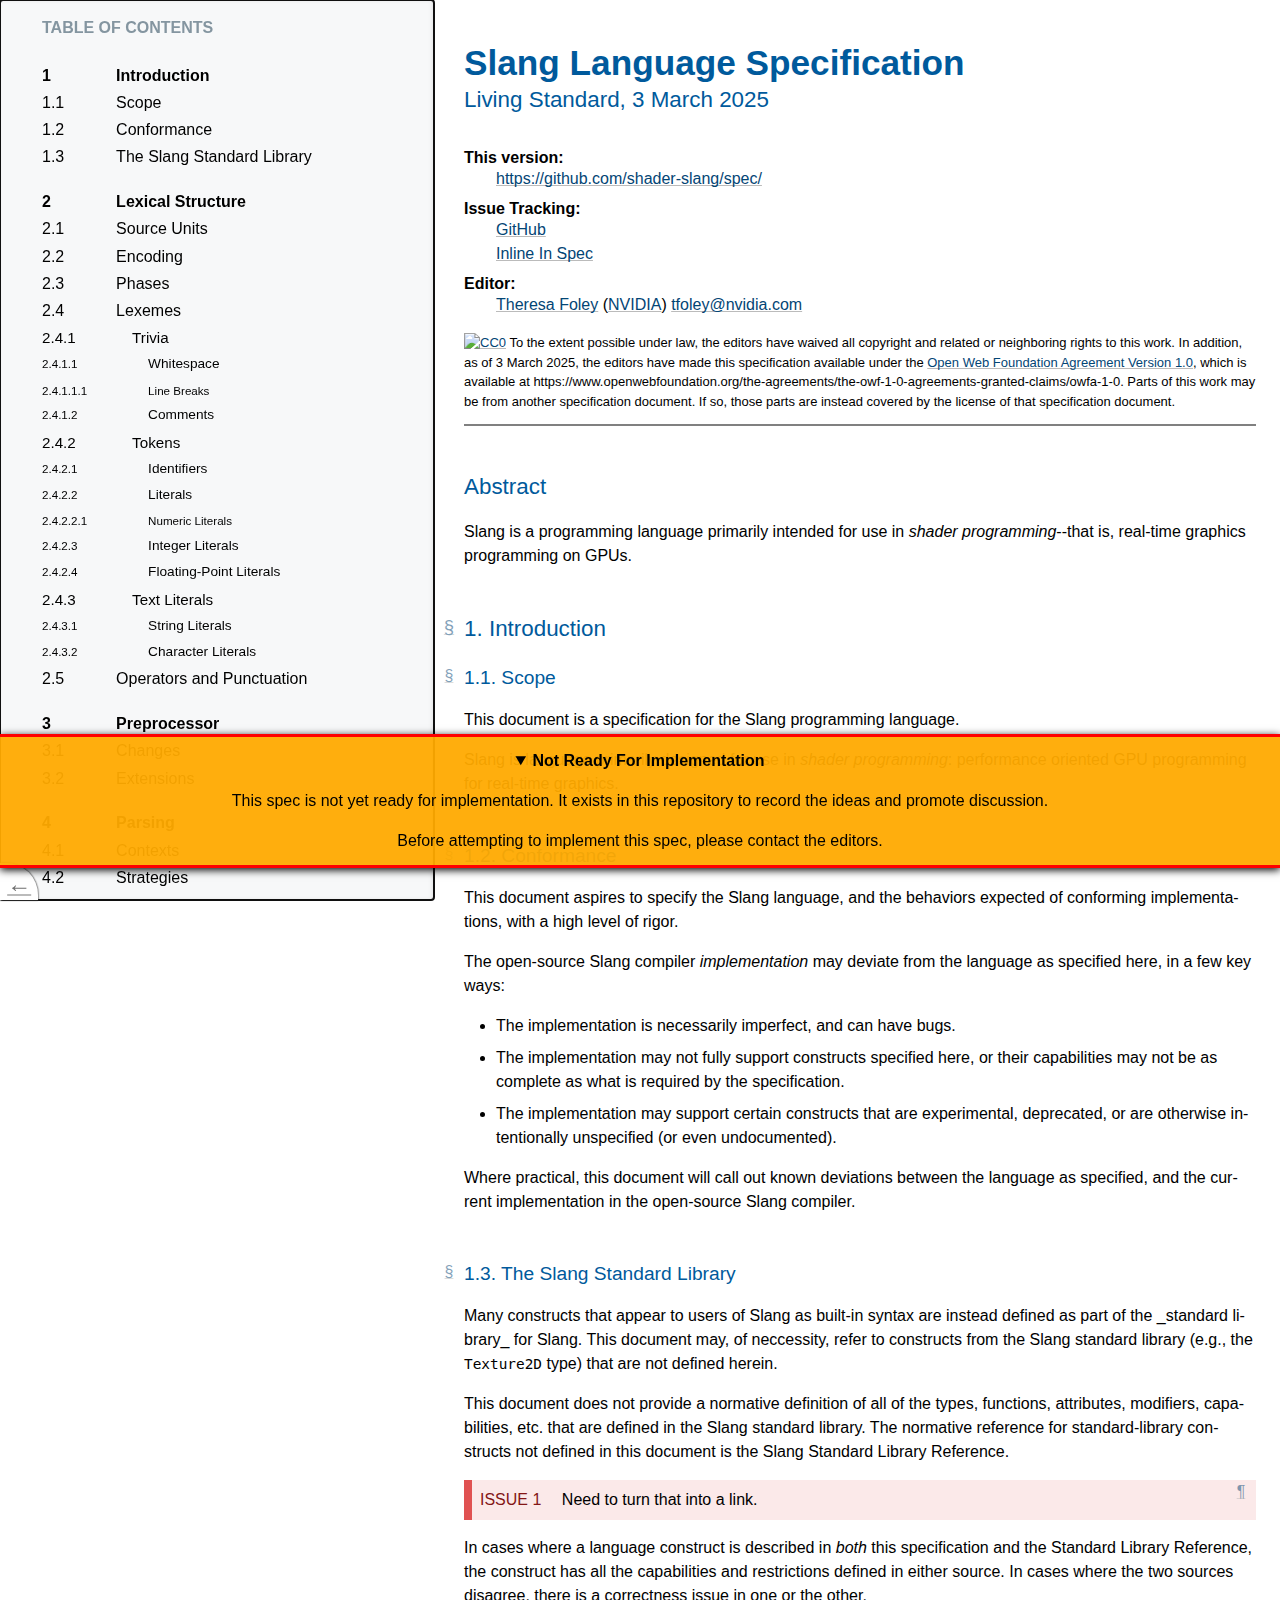
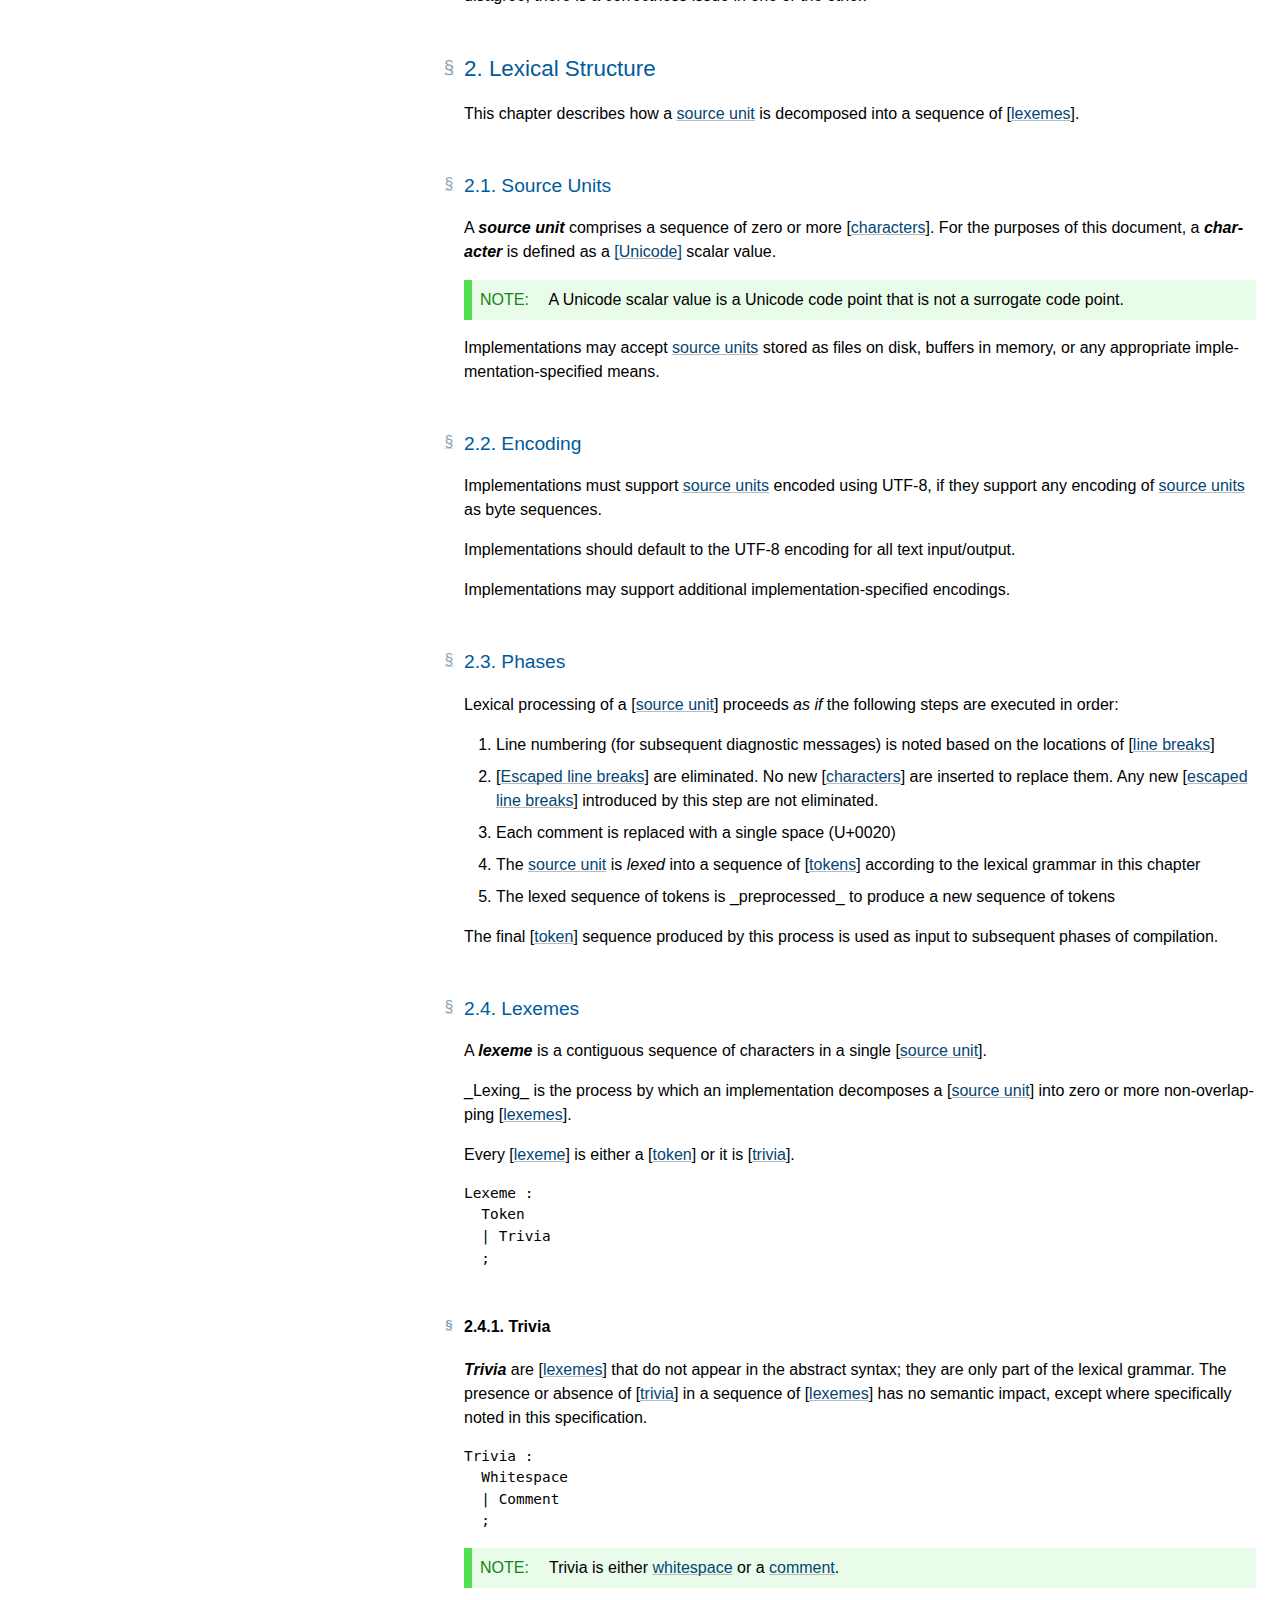
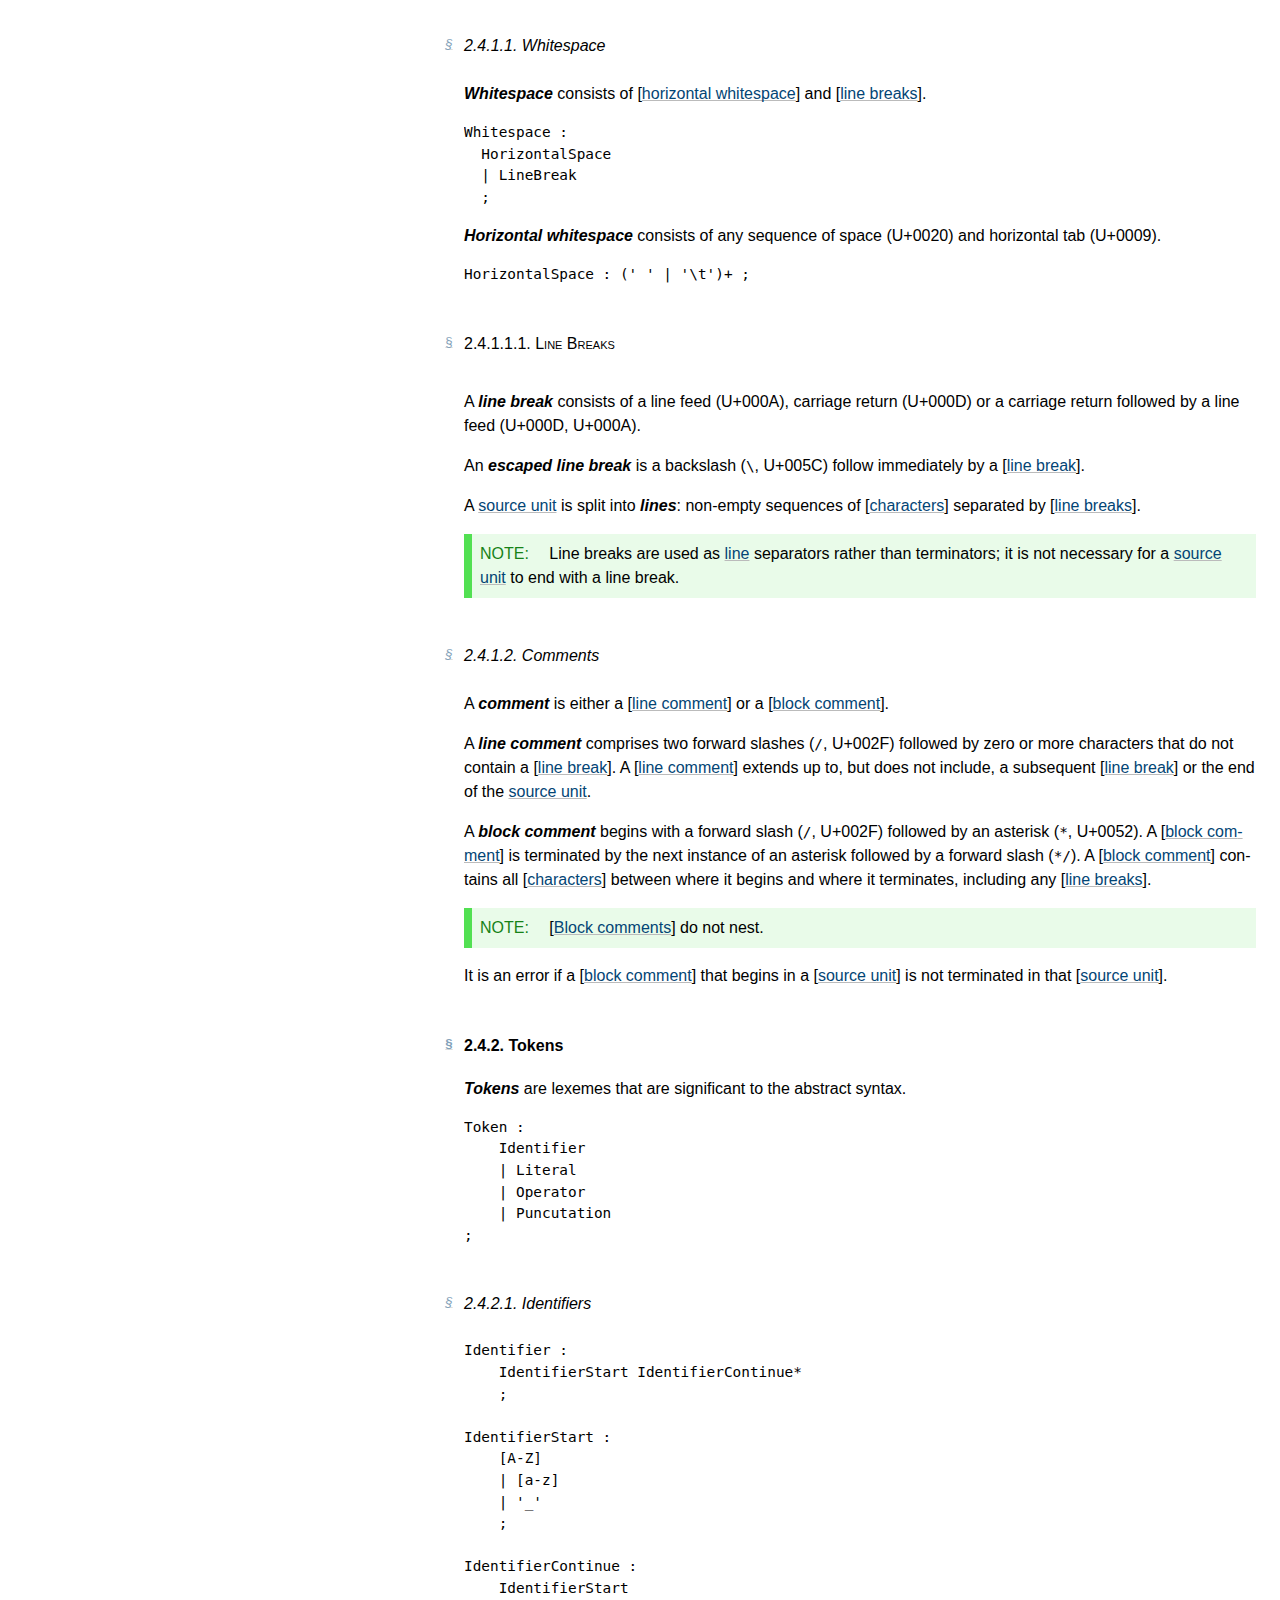
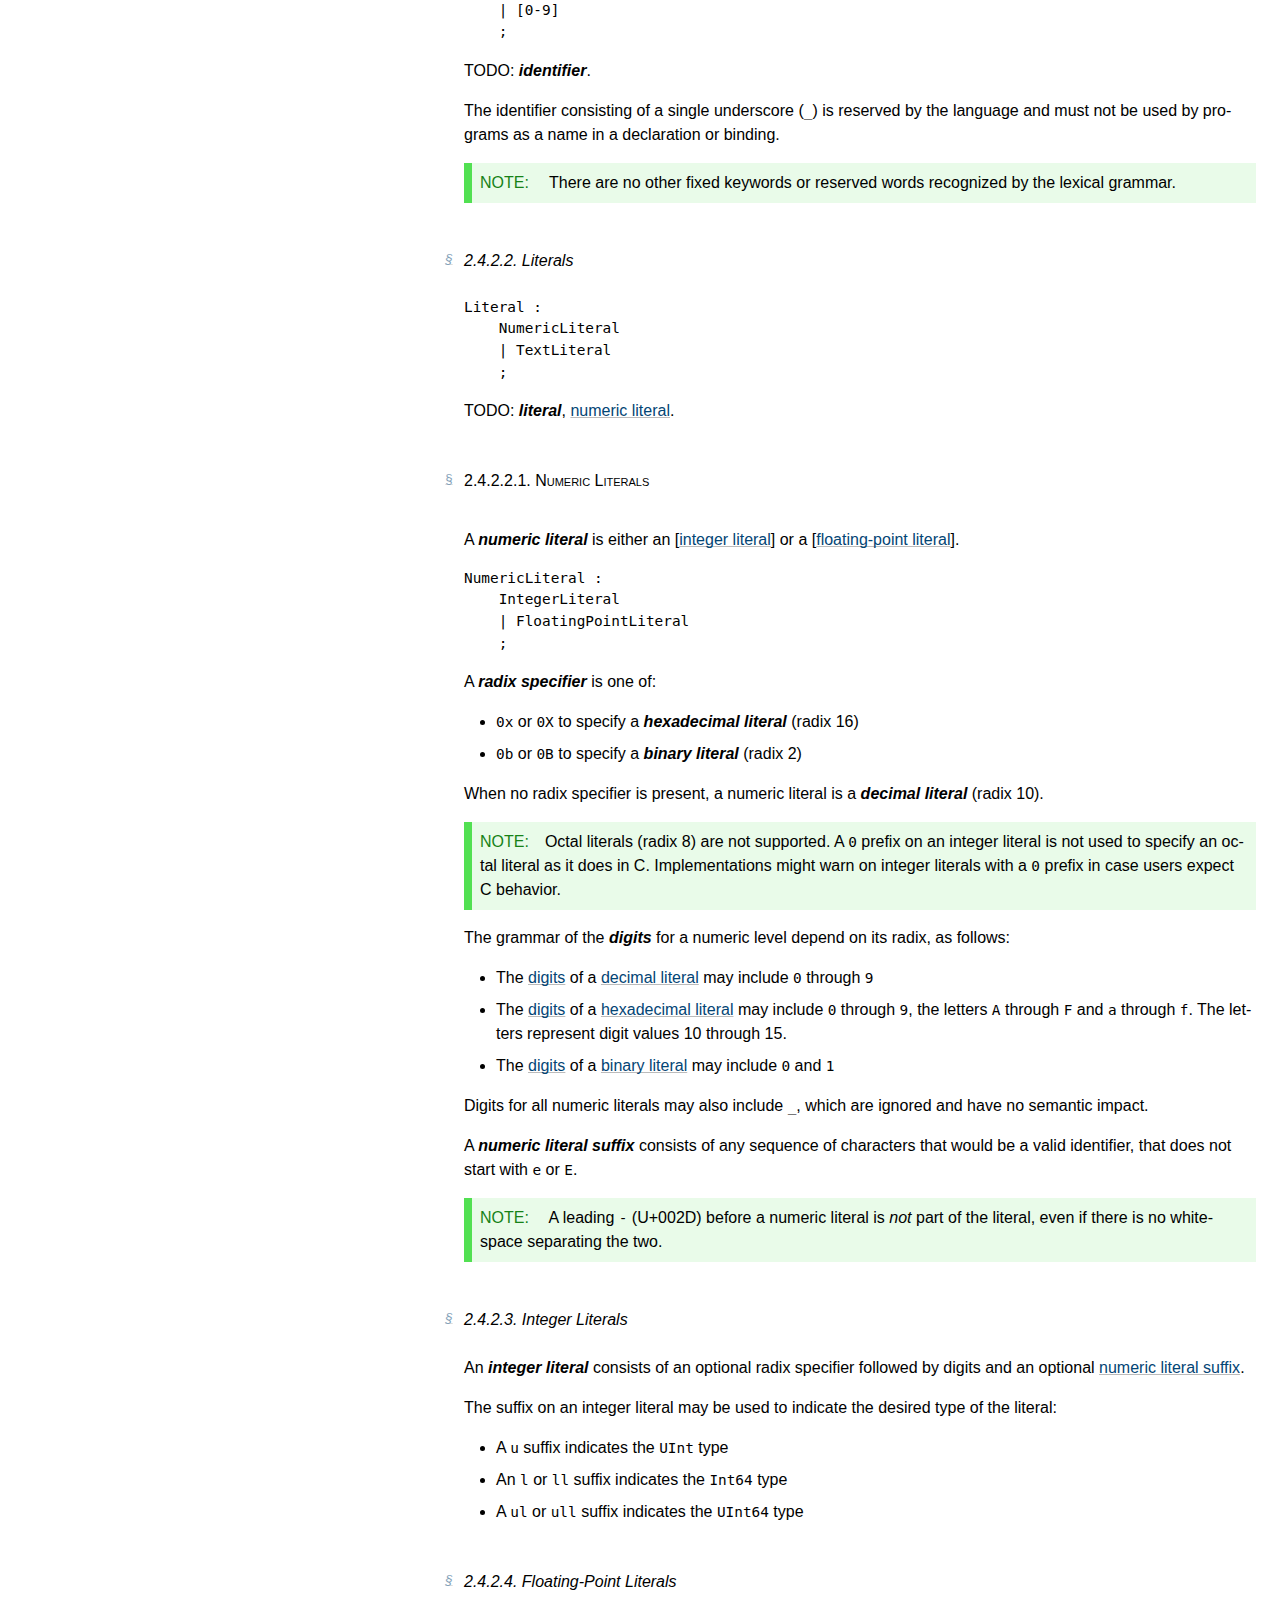
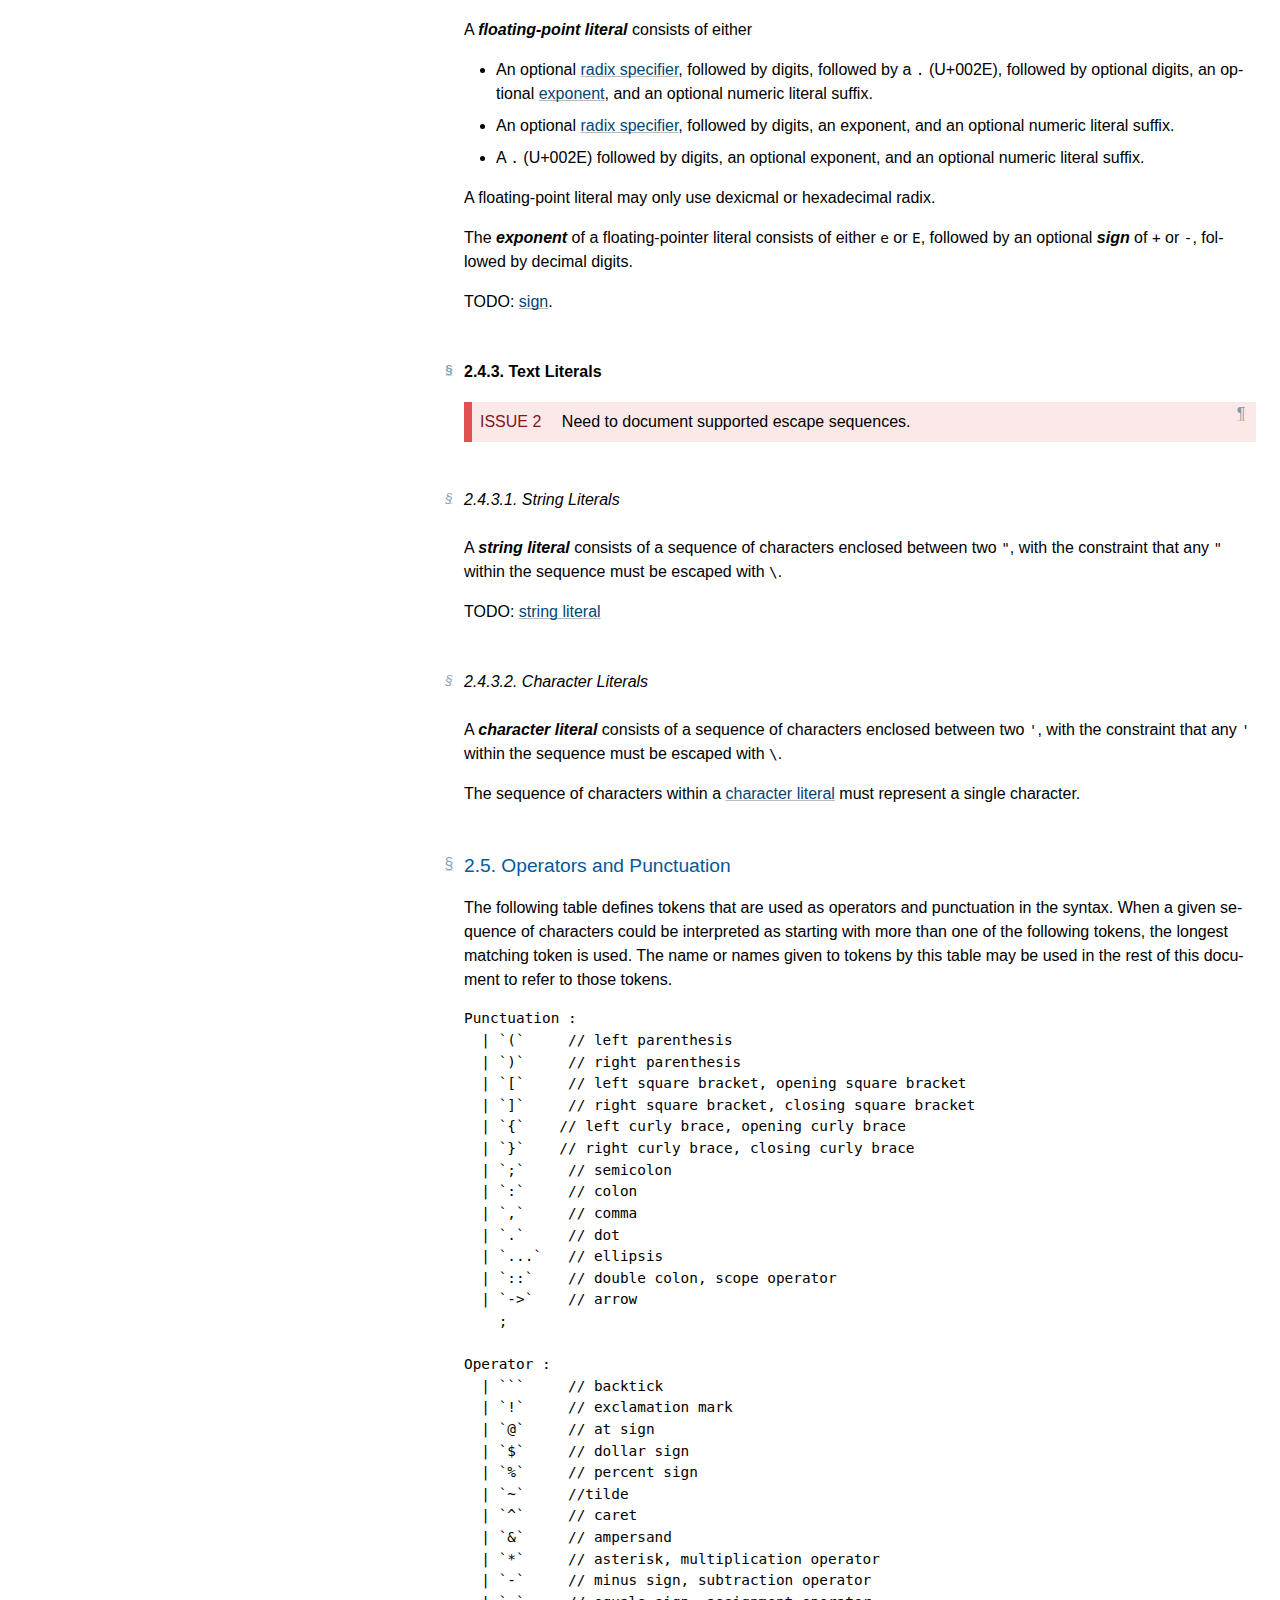
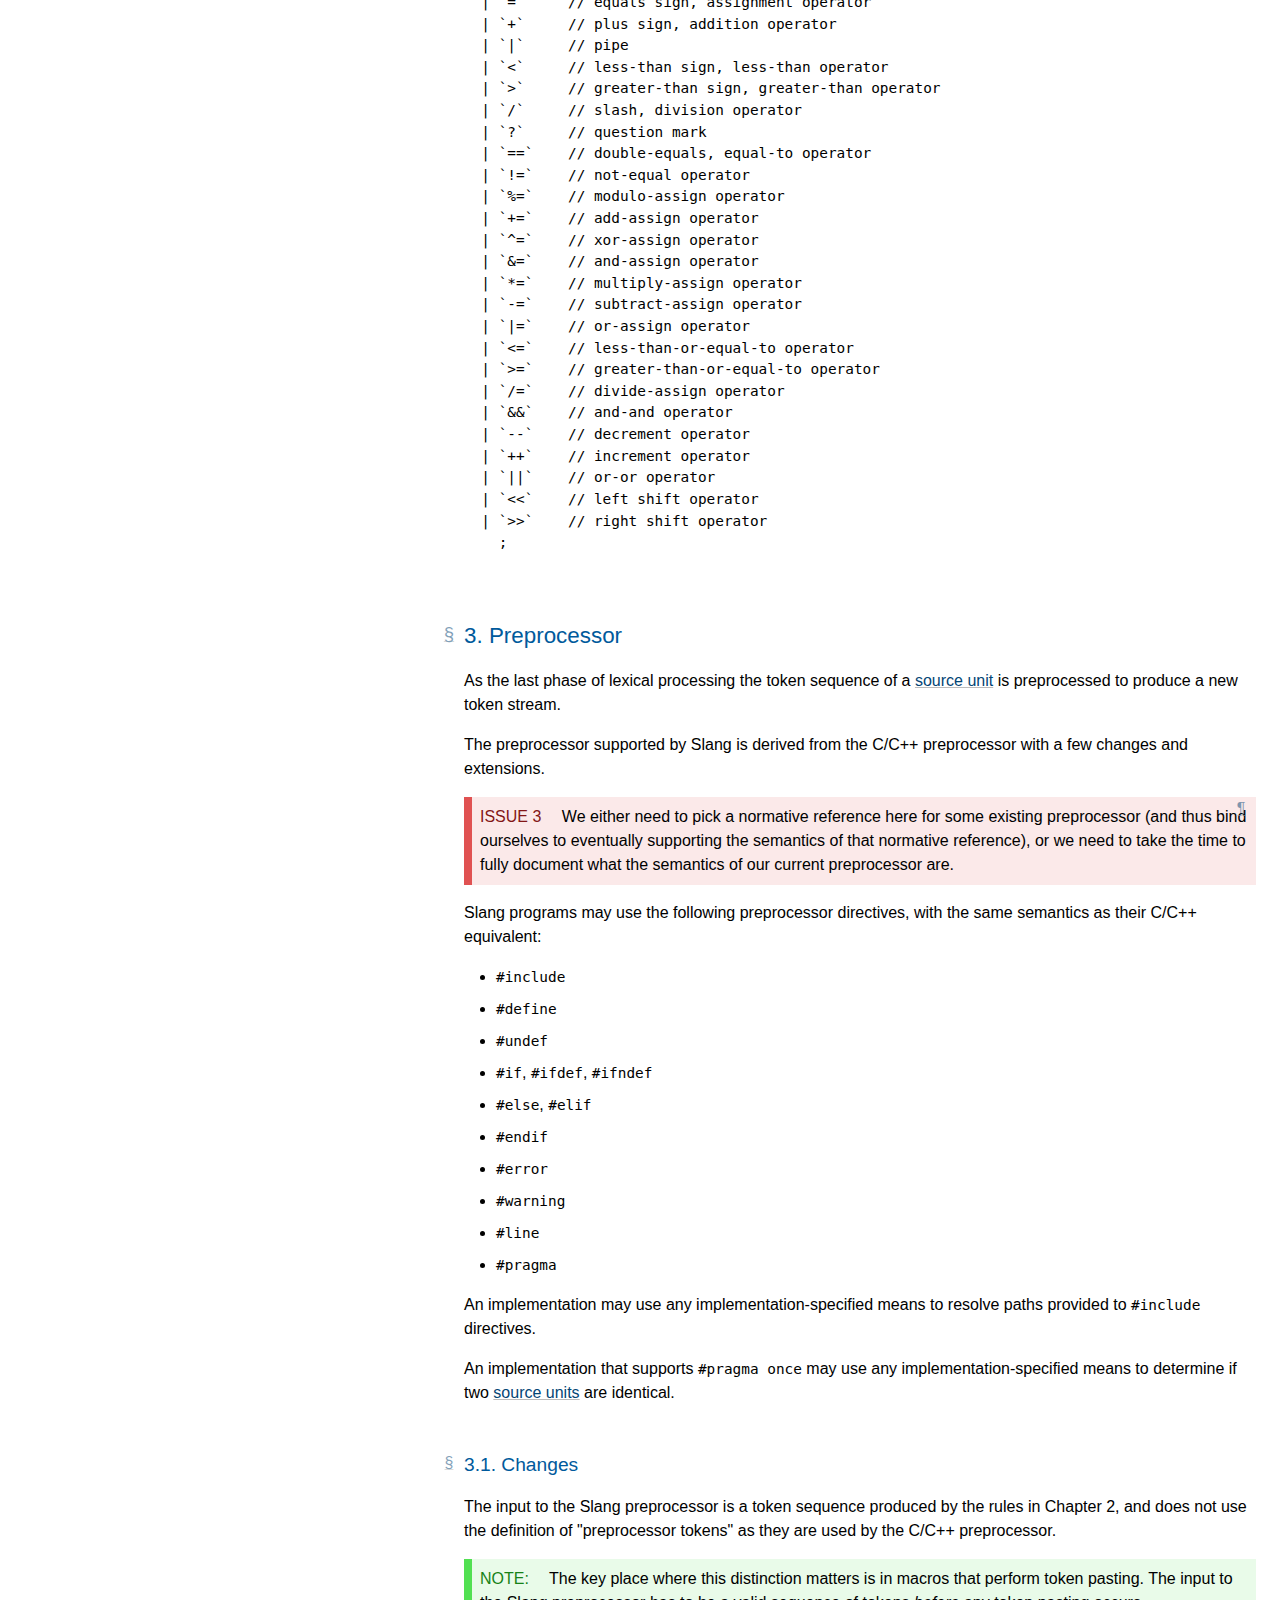
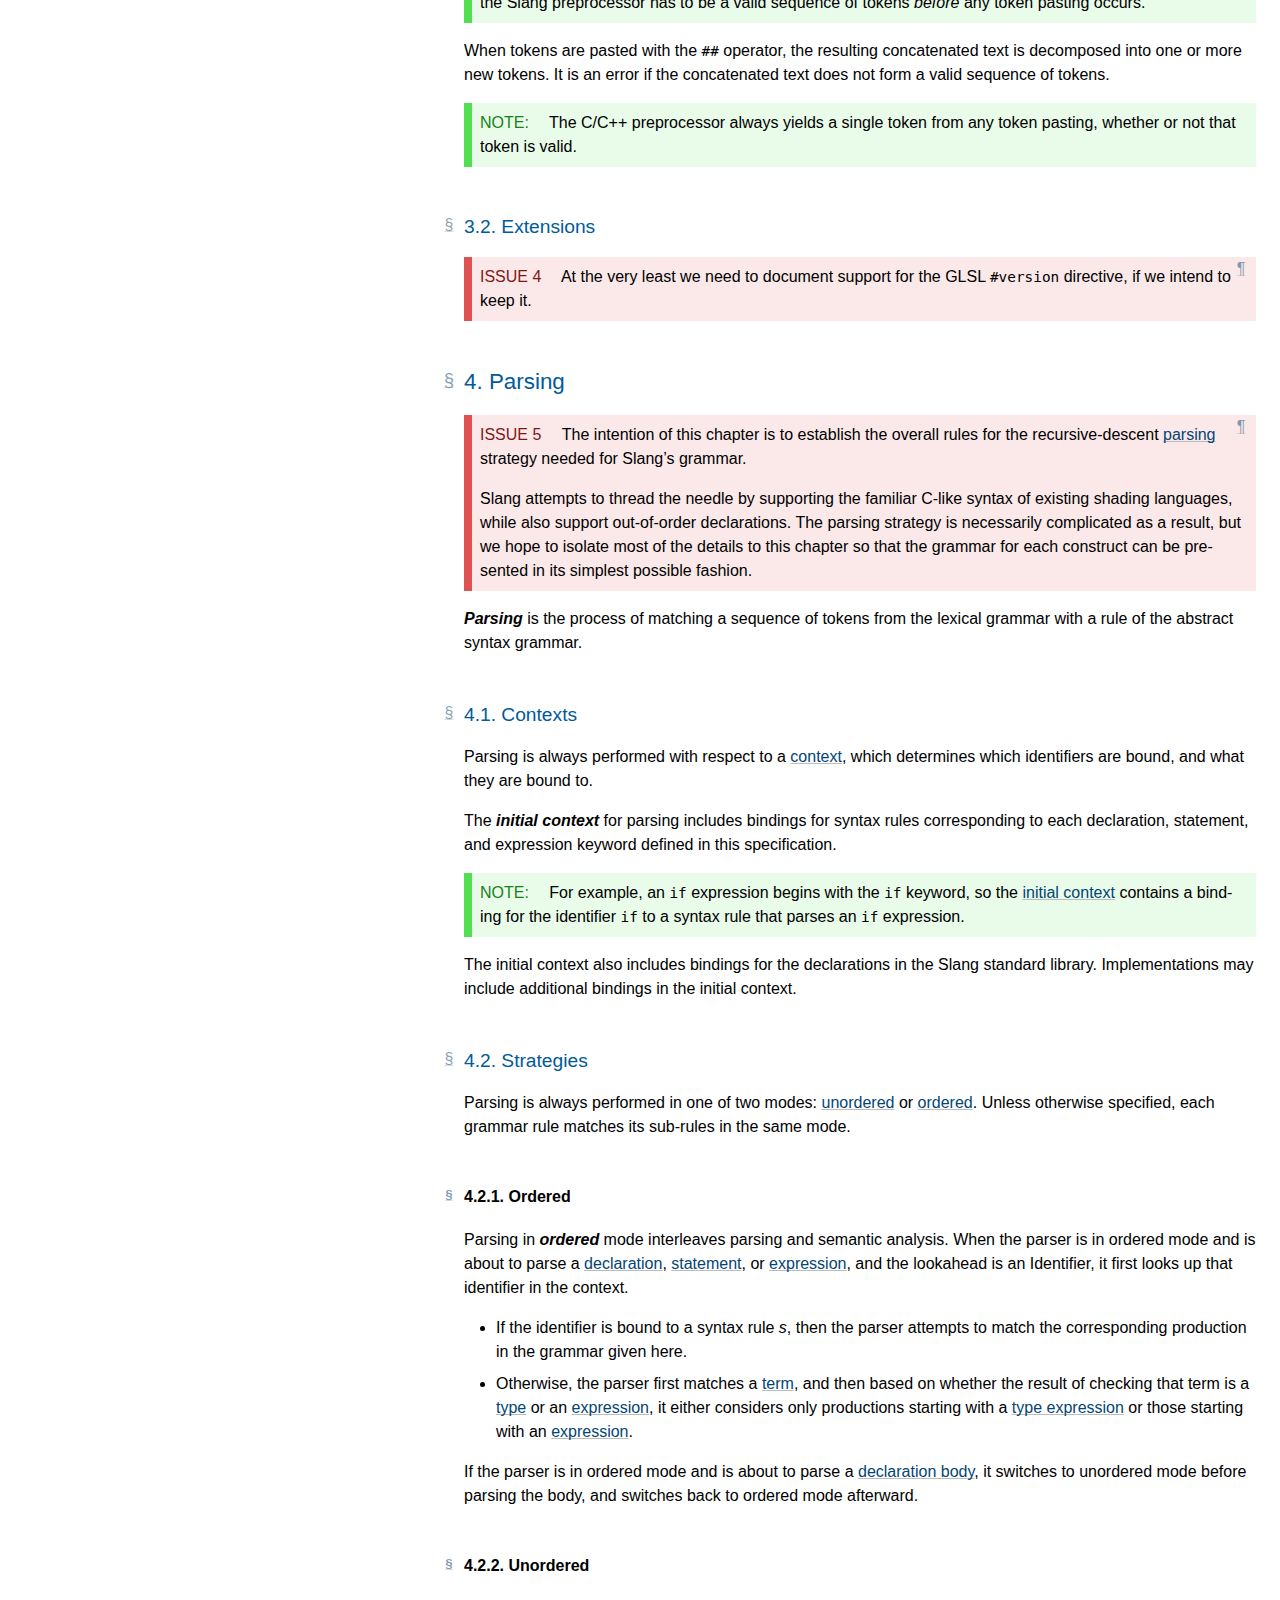
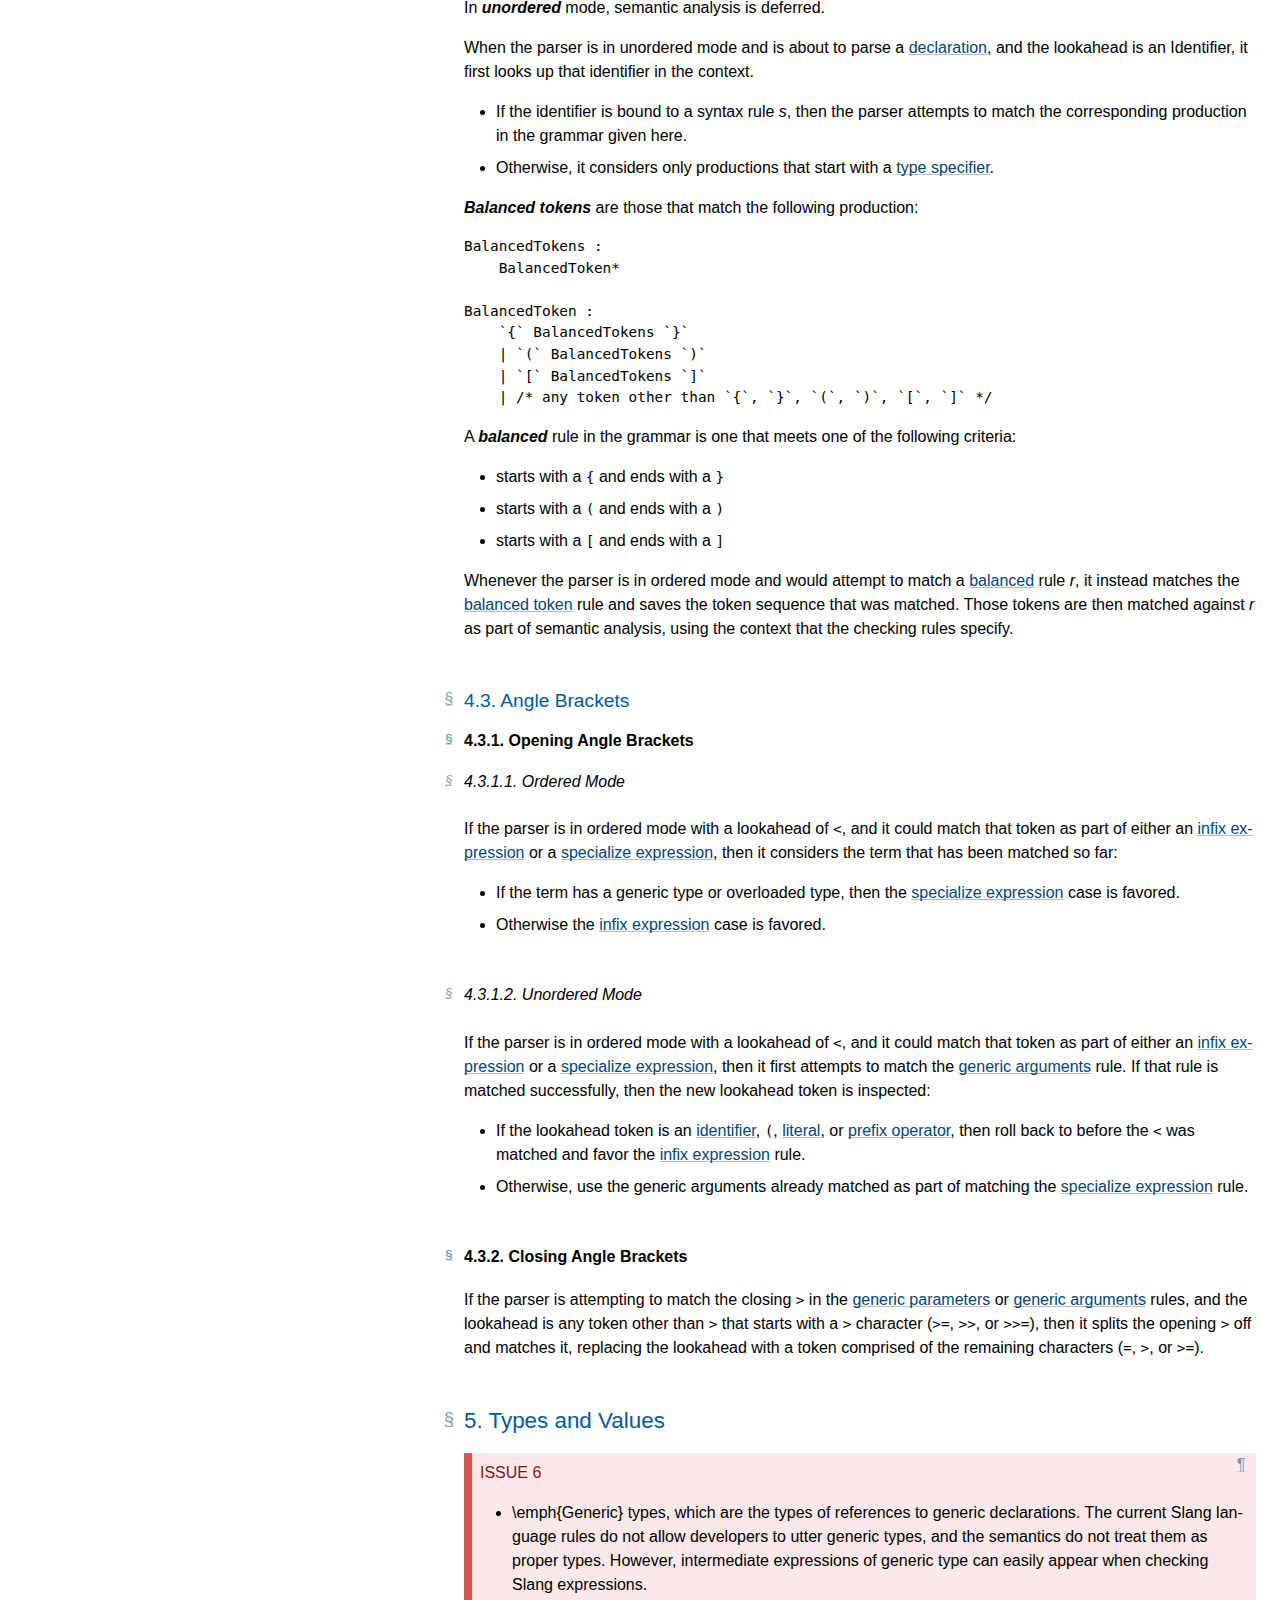
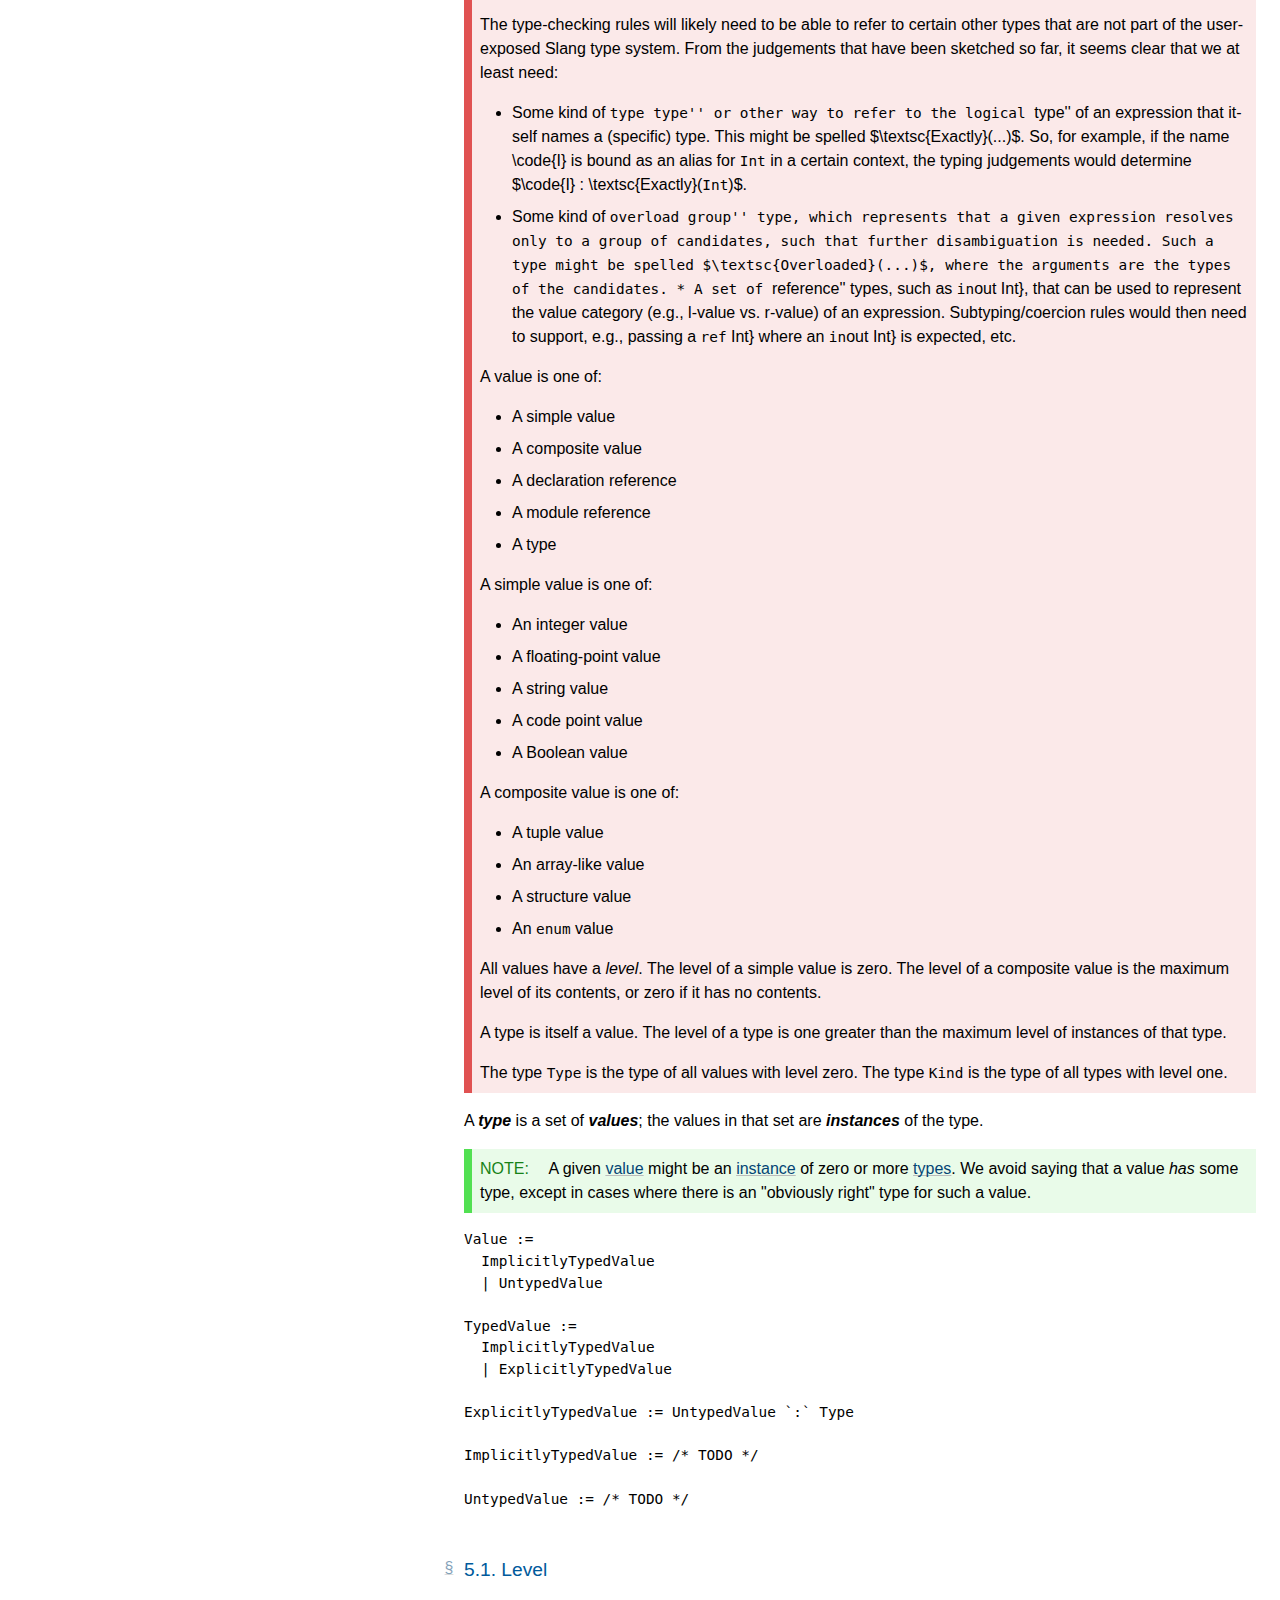
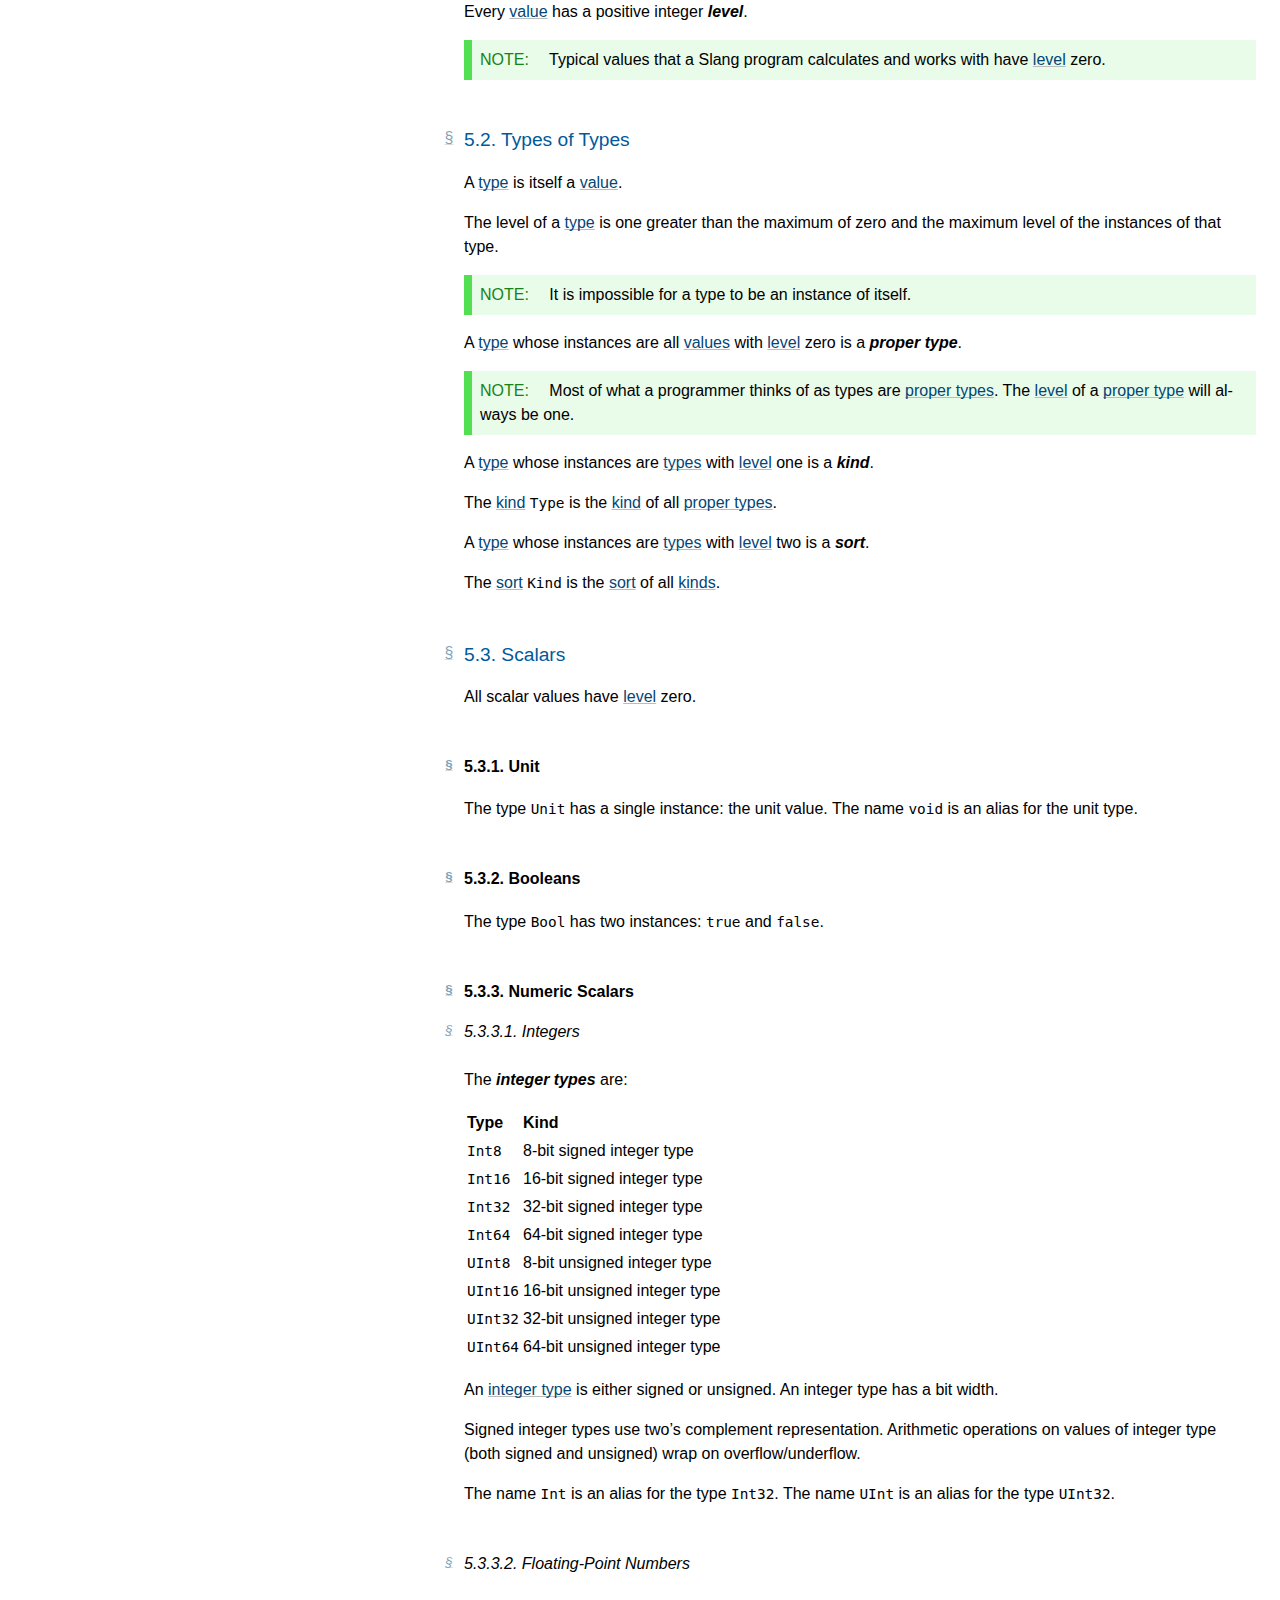
==== commit 923769d6: "Trying to add more formalism across a bunch of sections" ====
--- a/index.html
+++ b/index.html
@@ -1490,7 +1490,7 @@
 </style>
   <meta content="Bikeshed version 742f3d674, updated Mon Nov 4 14:56:54 2024 -0800" name="generator">
   <link href="https://github.com/shader-slang/spec/" rel="canonical">
-  <meta content="f0c0053790c3d5d5a401a7e583ae67e91d66456b" name="revision">
+  <meta content="2e4d6e60f6fa5b4e531a937cfc1a9a51492cc76a" name="revision">
   <meta content="dark light" name="color-scheme">
 <style>/* Boilerplate: style-autolinks */
 .css.css, .property.property, .descriptor.descriptor {
@@ -2094,7 +2094,7 @@
   <div class="head">
    <p data-fill-with="logo"></p>
    <h1 class="p-name no-ref" id="title">Slang Language Specification</h1>
-   <h2 class="no-num no-toc no-ref heading settled" id="profile-and-date"><span class="content">Living Standard, <time class="dt-updated" datetime="2025-02-24">24 February 2025</time></span></h2>
+   <h2 class="no-num no-toc no-ref heading settled" id="profile-and-date"><span class="content">Living Standard, <time class="dt-updated" datetime="2025-03-03">3 March 2025</time></span></h2>
    <div data-fill-with="spec-metadata">
     <dl>
      <dt>This version:
@@ -2106,10 +2106,18 @@
      <dd class="editor p-author h-card vcard"><a class="p-name fn u-url url" href="https://tess-factor.com/">Theresa Foley</a> (<a class="p-org org" href="https://www.nvidia.com">NVIDIA</a>) <a class="u-email email" href="mailto:tfoley@nvidia.com">tfoley@nvidia.com</a>
     </dl>
    </div>
-   <div data-fill-with="warning"></div>
+   <div data-fill-with="warning">
+    <details class="annoying-warning" open>
+     <summary>Not Ready For Implementation</summary>
+     <p> This spec is not yet ready for implementation.
+		It exists in this repository to record the ideas and promote discussion. </p>
+     <p> Before attempting to implement this spec,
+		please contact the editors. </p>
+    </details>
+   </div>
    <p class="copyright" data-fill-with="copyright"><a href="http://creativecommons.org/publicdomain/zero/1.0/" rel="license"><img alt="CC0" height="15" src="https://licensebuttons.net/p/zero/1.0/80x15.png" width="80"></a> To the extent possible under law, the editors have waived all copyright
 and related or neighboring rights to this work.
-In addition, as of 24 February 2025,
+In addition, as of 3 March 2025,
 the editors have made this specification available under the <a href="https://www.openwebfoundation.org/the-agreements/the-owf-1-0-agreements-granted-claims/owfa-1-0" rel="license">Open Web Foundation Agreement Version 1.0</a>,
 which is available at https://www.openwebfoundation.org/the-agreements/the-owf-1-0-agreements-granted-claims/owfa-1-0.
 Parts of this work may be from another specification document.  If so, those parts are instead covered by the license of that specification document. </p>
@@ -2177,374 +2185,375 @@
       <li><a href="#prepro.extensions"><span class="secno">3.2</span> <span class="content">Extensions</span></a>
      </ol>
     <li>
-     <a href="#check"><span class="secno">4</span> <span class="content">Semantic Checking</span></a>
+     <a href="#parse"><span class="secno">4</span> <span class="content">Parsing</span></a>
      <ol class="toc">
-      <li><a href="#check.context"><span class="secno">4.1</span> <span class="content">Contexts</span></a>
-      <li><a href="#check.value"><span class="secno">4.2</span> <span class="content">Values</span></a>
+      <li><a href="#parse.context"><span class="secno">4.1</span> <span class="content">Contexts</span></a>
       <li>
-       <a href="#check.expr"><span class="secno">4.3</span> <span class="content">Expressions</span></a>
+       <a href="#parse.strat"><span class="secno">4.2</span> <span class="content">Strategies</span></a>
        <ol class="toc">
-        <li><a href="#check.expr.resolve"><span class="secno">4.3.1</span> <span class="content">Resolving</span></a>
-        <li><a href="#check.check"><span class="secno">4.3.2</span> <span class="content">Checking</span></a>
-       </ol>
-      <li><a href="#check.stmt"><span class="secno">4.4</span> <span class="content">Statements</span></a>
-      <li><a href="#check.decl"><span class="secno">4.5</span> <span class="content">Declarations</span></a>
-     </ol>
-    <li>
-     <a href="#parse"><span class="secno">5</span> <span class="content">Parsing</span></a>
-     <ol class="toc">
-      <li><a href="#parse.context"><span class="secno">5.1</span> <span class="content">Contexts</span></a>
-      <li>
-       <a href="#parse.strat"><span class="secno">5.2</span> <span class="content">Strategies</span></a>
-       <ol class="toc">
-        <li><a href="#parse.strat.ordered"><span class="secno">5.2.1</span> <span class="content">Ordered</span></a>
-        <li><a href="#parse.strat.unordered"><span class="secno">5.2.2</span> <span class="content">Unordered</span></a>
+        <li><a href="#parse.strat.ordered"><span class="secno">4.2.1</span> <span class="content">Ordered</span></a>
+        <li><a href="#parse.strat.unordered"><span class="secno">4.2.2</span> <span class="content">Unordered</span></a>
        </ol>
       <li>
-       <a href="#parse.angle"><span class="secno">5.3</span> <span class="content">Angle Brackets</span></a>
+       <a href="#parse.angle"><span class="secno">4.3</span> <span class="content">Angle Brackets</span></a>
        <ol class="toc">
         <li>
-         <a href="#parse.angle.open"><span class="secno">5.3.1</span> <span class="content">Opening Angle Brackets</span></a>
+         <a href="#parse.angle.open"><span class="secno">4.3.1</span> <span class="content">Opening Angle Brackets</span></a>
          <ol class="toc">
-          <li><a href="#parse.angle.open.ordered"><span class="secno">5.3.1.1</span> <span class="content">Ordered Mode</span></a>
-          <li><a href="#parse.angle.open.unordered"><span class="secno">5.3.1.2</span> <span class="content">Unordered Mode</span></a>
+          <li><a href="#parse.angle.open.ordered"><span class="secno">4.3.1.1</span> <span class="content">Ordered Mode</span></a>
+          <li><a href="#parse.angle.open.unordered"><span class="secno">4.3.1.2</span> <span class="content">Unordered Mode</span></a>
          </ol>
-        <li><a href="#parse.angle.close"><span class="secno">5.3.2</span> <span class="content">Closing Angle Brackets</span></a>
+        <li><a href="#parse.angle.close"><span class="secno">4.3.2</span> <span class="content">Closing Angle Brackets</span></a>
        </ol>
      </ol>
     <li>
-     <a href="#memory"><span class="secno">6</span> <span class="content">Memory</span></a>
+     <a href="#section.type"><span class="secno">5</span> <span class="content">Types and Values</span></a>
      <ol class="toc">
-      <li><a href="#memory.location"><span class="secno">6.1</span> <span class="content">Memory Locations</span></a>
+      <li><a href="#value.level"><span class="secno">5.1</span> <span class="content">Level</span></a>
+      <li><a href="#type.type"><span class="secno">5.2</span> <span class="content">Types of Types</span></a>
       <li>
-       <a href="#memory.access"><span class="secno">6.2</span> <span class="content">Memory Accesses</span></a>
+       <a href="#type.scalar"><span class="secno">5.3</span> <span class="content">Scalars</span></a>
        <ol class="toc">
-        <li><a href="#memory.access.mode"><span class="secno">6.2.1</span> <span class="content">Memory Access Modes</span></a>
+        <li><a href="#type.unit"><span class="secno">5.3.1</span> <span class="content">Unit</span></a>
+        <li><a href="#type.bool"><span class="secno">5.3.2</span> <span class="content">Booleans</span></a>
+        <li>
+         <a href="#type.scalar.numeric"><span class="secno">5.3.3</span> <span class="content">Numeric Scalars</span></a>
+         <ol class="toc">
+          <li><a href="#type.scalar.numeric.int"><span class="secno">5.3.3.1</span> <span class="content">Integers</span></a>
+          <li><a href="#type.scalar.numeric.float"><span class="secno">5.3.3.2</span> <span class="content">Floating-Point Numbers</span></a>
+         </ol>
        </ol>
-      <li><a href="#memory.model"><span class="secno">6.3</span> <span class="content">Memory Model</span></a>
+      <li><a href="#type.sequence.finite"><span class="secno">5.4</span> <span class="content">Finite Sequences</span></a>
+      <li><a href="#type.array"><span class="secno">5.5</span> <span class="content">Array Types</span></a>
+      <li><a href="#type.vector"><span class="secno">5.6</span> <span class="content">Vectors</span></a>
+      <li><a href="#type.matrix"><span class="secno">5.7</span> <span class="content">Matrices</span></a>
+      <li><a href="#type.never"><span class="secno">5.8</span> <span class="content">The <code>Never</code> Type</span></a>
+      <li>
+       <a href="#decl.ref"><span class="secno">5.9</span> <span class="content">Declaration References</span></a>
+       <ol class="toc">
+        <li><a href="#decl.ref.direct"><span class="secno">5.9.1</span> <span class="content">Direct Declaration References</span></a>
+        <li><a href="#decl.ref.member"><span class="secno">5.9.2</span> <span class="content">Member Declaration Reference</span></a>
+        <li><a href="#decl.ref.specialize"><span class="secno">5.9.3</span> <span class="content">Specialized Declaration Reference</span></a>
+        <li><a href="#decl.ref.specialized.fully"><span class="secno">5.9.4</span> <span class="content">Fully-Specialized Declaration References</span></a>
+       </ol>
+      <li><a href="#type.nominal"><span class="secno">5.10</span> <span class="content">Nominal Types</span></a>
+      <li><a href="#type.struct"><span class="secno">5.11</span> <span class="content"><code>struct</code> Types</span></a>
+      <li><a href="#type.class"><span class="secno">5.12</span> <span class="content"><code>class</code> Types</span></a>
+      <li><a href="#type.enum"><span class="secno">5.13</span> <span class="content"><code>enum</code> Types</span></a>
+      <li><a href="#type.alias"><span class="secno">5.14</span> <span class="content">Type Aliases</span></a>
+      <li><a href="#type.assoc"><span class="secno">5.15</span> <span class="content">Associated Types</span></a>
+      <li><a href="#type.interface"><span class="secno">5.16</span> <span class="content">Interfaces</span></a>
+      <li><a href="#type.any"><span class="secno">5.17</span> <span class="content"><code>any</code> Types</span></a>
+      <li><a href="#type.function"><span class="secno">5.18</span> <span class="content">Functions</span></a>
+      <li><a href="#type.generic"><span class="secno">5.19</span> <span class="content">Generics</span></a>
+      <li><a href="#type.witness"><span class="secno">5.20</span> <span class="content">Witnesses</span></a>
+      <li><a href="#value.module"><span class="secno">5.21</span> <span class="content">Module Values</span></a>
      </ol>
-    <li><a href="#SECTION.layout"><span class="secno">7</span> <span class="content">Layout</span></a>
     <li>
-     <a href="#storage"><span class="secno">8</span> <span class="content">Storage</span></a>
+     <a href="#check"><span class="secno">6</span> <span class="content">Semantic Checking</span></a>
+     <ol class="toc">
+      <li><a href="#check.context"><span class="secno">6.1</span> <span class="content">Contexts</span></a>
+      <li>
+       <a href="#check.expr"><span class="secno">6.2</span> <span class="content">Expressions</span></a>
+       <ol class="toc">
+        <li><a href="#check.expr.resolve"><span class="secno">6.2.1</span> <span class="content">Resolving</span></a>
+        <li><a href="#check.check"><span class="secno">6.2.2</span> <span class="content">Checking</span></a>
+       </ol>
+      <li><a href="#check.stmt"><span class="secno">6.3</span> <span class="content">Statements</span></a>
+      <li><a href="#check.decl"><span class="secno">6.4</span> <span class="content">Declarations</span></a>
+     </ol>
+    <li>
+     <a href="#memory"><span class="secno">7</span> <span class="content">Memory</span></a>
+     <ol class="toc">
+      <li><a href="#memory.location"><span class="secno">7.1</span> <span class="content">Memory Locations</span></a>
+      <li>
+       <a href="#memory.access"><span class="secno">7.2</span> <span class="content">Memory Accesses</span></a>
+       <ol class="toc">
+        <li><a href="#memory.access.mode"><span class="secno">7.2.1</span> <span class="content">Memory Access Modes</span></a>
+       </ol>
+      <li><a href="#memory.model"><span class="secno">7.3</span> <span class="content">Memory Model</span></a>
+     </ol>
+    <li><a href="#SECTION.layout"><span class="secno">8</span> <span class="content">Layout</span></a>
+    <li>
+     <a href="#storage"><span class="secno">9</span> <span class="content">Storage</span></a>
      <ol class="toc">
       <li>
-       <a href="#storage.concrete"><span class="secno">8.1</span> <span class="content">Concrete Storage Locations</span></a>
+       <a href="#storage.concrete"><span class="secno">9.1</span> <span class="content">Concrete Storage Locations</span></a>
        <ol class="toc">
         <li>
-         <a href="#storage.concrete.type"><span class="secno">8.1.1</span> <span class="content">Reference Types</span></a>
+         <a href="#storage.concrete.type"><span class="secno">9.1.1</span> <span class="content">Reference Types</span></a>
          <ol class="toc">
-          <li><a href="#storage.concrete.type.conversion"><span class="secno">8.1.1.1</span> <span class="content">Type Conversion</span></a>
+          <li><a href="#storage.concrete.type.conversion"><span class="secno">9.1.1.1</span> <span class="content">Type Conversion</span></a>
          </ol>
        </ol>
-      <li><a href="#storage.abstract.location"><span class="secno">8.2</span> <span class="content">Abstract Storage Locations</span></a>
-      <li><a href="#storage.abstract.access"><span class="secno">8.3</span> <span class="content">Abstract Storage Access</span></a>
-      <li><a href="#storage.abstract.access.mode"><span class="secno">8.4</span> <span class="content">Access Mode</span></a>
+      <li><a href="#storage.abstract.location"><span class="secno">9.2</span> <span class="content">Abstract Storage Locations</span></a>
+      <li><a href="#storage.abstract.access"><span class="secno">9.3</span> <span class="content">Abstract Storage Access</span></a>
+      <li><a href="#storage.abstract.access.mode"><span class="secno">9.4</span> <span class="content">Access Mode</span></a>
       <li>
-       <a href="#storage.abstract.reference.type"><span class="secno">8.5</span> <span class="content">Abstract Storage References</span></a>
+       <a href="#storage.abstract.reference.type"><span class="secno">9.5</span> <span class="content">Abstract Storage References</span></a>
        <ol class="toc">
-        <li><a href="#storage.abstract.reference.type.conversion"><span class="secno">8.5.1</span> <span class="content">Type Conversion</span></a>
+        <li><a href="#storage.abstract.reference.type.conversion"><span class="secno">9.5.1</span> <span class="content">Type Conversion</span></a>
        </ol>
       <li>
-       <a href="#storage.location.contain"><span class="secno">8.6</span> <span class="content">Containment</span></a>
+       <a href="#storage.location.contain"><span class="secno">9.6</span> <span class="content">Containment</span></a>
        <ol class="toc">
-        <li><a href="#storage.access.conflict"><span class="secno">8.6.1</span> <span class="content">Conflicts</span></a>
+        <li><a href="#storage.access.conflict"><span class="secno">9.6.1</span> <span class="content">Conflicts</span></a>
        </ol>
-      <li><a href="#storage.expr"><span class="secno">8.7</span> <span class="content">Expressions That Reference Storage</span></a>
+      <li><a href="#storage.expr"><span class="secno">9.7</span> <span class="content">Expressions That Reference Storage</span></a>
      </ol>
     <li>
-     <a href="#lifecycle"><span class="secno">9</span> <span class="content">Program Lifecycle</span></a>
+     <a href="#lifecycle"><span class="secno">10</span> <span class="content">Program Lifecycle</span></a>
      <ol class="toc">
-      <li><a href="#lifecyle.compilation"><span class="secno">9.1</span> <span class="content">Compilation</span></a>
-      <li><a href="#lifecycle.linking"><span class="secno">9.2</span> <span class="content">Linking</span></a>
-      <li><a href="#lifecycle.loading"><span class="secno">9.3</span> <span class="content">Loading</span></a>
-      <li><a href="#lifecyle.reflection"><span class="secno">9.4</span> <span class="content">Runtime Reflection</span></a>
-      <li><a href="#lifecycle.bundling"><span class="secno">9.5</span> <span class="content">Bundling</span></a>
+      <li><a href="#lifecyle.compilation"><span class="secno">10.1</span> <span class="content">Compilation</span></a>
+      <li><a href="#lifecycle.linking"><span class="secno">10.2</span> <span class="content">Linking</span></a>
+      <li><a href="#lifecycle.loading"><span class="secno">10.3</span> <span class="content">Loading</span></a>
+      <li><a href="#lifecyle.reflection"><span class="secno">10.4</span> <span class="content">Runtime Reflection</span></a>
+      <li><a href="#lifecycle.bundling"><span class="secno">10.5</span> <span class="content">Bundling</span></a>
      </ol>
     <li>
-     <a href="#exec"><span class="secno">10</span> <span class="content">Execution</span></a>
+     <a href="#exec"><span class="secno">11</span> <span class="content">Execution</span></a>
      <ol class="toc">
-      <li><a href="#exec.strand"><span class="secno">10.1</span> <span class="content">Strands</span></a>
-      <li><a href="#exec.activation"><span class="secno">10.2</span> <span class="content">Activation Records</span></a>
-      <li><a href="#exec.wave"><span class="secno">10.3</span> <span class="content">Waves</span></a>
+      <li><a href="#exec.strand"><span class="secno">11.1</span> <span class="content">Strands</span></a>
+      <li><a href="#exec.activation"><span class="secno">11.2</span> <span class="content">Activation Records</span></a>
+      <li><a href="#exec.wave"><span class="secno">11.3</span> <span class="content">Waves</span></a>
       <li>
-       <a href="#exec.uniformity"><span class="secno">10.4</span> <span class="content">Uniformity</span></a>
+       <a href="#exec.uniformity"><span class="secno">11.4</span> <span class="content">Uniformity</span></a>
        <ol class="toc">
-        <li><a href="#exec.uniformity.tangle"><span class="secno">10.4.1</span> <span class="content">Tangle</span></a>
-        <li><a href="#exec.uniformity.dynamic"><span class="secno">10.4.2</span> <span class="content">Dynamic Uniformity</span></a>
-        <li><a href="#exec.uniformity.static"><span class="secno">10.4.3</span> <span class="content">Static Uniformity</span></a>
+        <li><a href="#exec.uniformity.tangle"><span class="secno">11.4.1</span> <span class="content">Tangle</span></a>
+        <li><a href="#exec.uniformity.dynamic"><span class="secno">11.4.2</span> <span class="content">Dynamic Uniformity</span></a>
+        <li><a href="#exec.uniformity.static"><span class="secno">11.4.3</span> <span class="content">Static Uniformity</span></a>
        </ol>
      </ol>
     <li>
-     <a href="#gpu"><span class="secno">11</span> <span class="content">GPUs</span></a>
+     <a href="#gpu"><span class="secno">12</span> <span class="content">GPUs</span></a>
      <ol class="toc">
       <li>
-       <a href="#gpu.dispatch"><span class="secno">11.1</span> <span class="content">Dispatches</span></a>
+       <a href="#gpu.dispatch"><span class="secno">12.1</span> <span class="content">Dispatches</span></a>
        <ol class="toc">
         <li>
-         <a href="#exec.gpu.pipeline"><span class="secno">11.1.1</span> <span class="content">Pipeline Instance</span></a>
+         <a href="#exec.gpu.pipeline"><span class="secno">12.1.1</span> <span class="content">Pipeline Instance</span></a>
          <ol class="toc">
-          <li><a href="#exec.gpu.pipeline.type"><span class="secno">11.1.1.1</span> <span class="content">Pipeline Types</span></a>
+          <li><a href="#exec.gpu.pipeline.type"><span class="secno">12.1.1.1</span> <span class="content">Pipeline Types</span></a>
          </ol>
         <li>
-         <a href="#exec.gpu.pipeline.stage"><span class="secno">11.1.2</span> <span class="content">Stage Instances</span></a>
+         <a href="#exec.gpu.pipeline.stage"><span class="secno">12.1.2</span> <span class="content">Stage Instances</span></a>
          <ol class="toc">
-          <li><a href="#exec.gpu.pipeline.stage.type"><span class="secno">11.1.2.1</span> <span class="content">Stage Types</span></a>
-          <li><a href="#exec.gpu.pipeline.stage.signature"><span class="secno">11.1.2.2</span> <span class="content">Signatures</span></a>
+          <li><a href="#exec.gpu.pipeline.stage.type"><span class="secno">12.1.2.1</span> <span class="content">Stage Types</span></a>
+          <li><a href="#exec.gpu.pipeline.stage.signature"><span class="secno">12.1.2.2</span> <span class="content">Signatures</span></a>
          </ol>
         <li>
-         <a href="#exec.gpu.pipeline.record"><span class="secno">11.1.3</span> <span class="content">Records</span></a>
+         <a href="#exec.gpu.pipeline.record"><span class="secno">12.1.3</span> <span class="content">Records</span></a>
          <ol class="toc">
-          <li><a href="#exec.gpu.pipeline.compute"><span class="secno">11.1.3.1</span> <span class="content">Compute</span></a>
+          <li><a href="#exec.gpu.pipeline.compute"><span class="secno">12.1.3.1</span> <span class="content">Compute</span></a>
           <li>
-           <a href="#exec.gpu.pipeline.raster"><span class="secno">11.1.3.2</span> <span class="content">Rasterization</span></a>
+           <a href="#exec.gpu.pipeline.raster"><span class="secno">12.1.3.2</span> <span class="content">Rasterization</span></a>
            <ol class="toc">
-            <li><a href="#exec.gpu.pipeline.raster.stage.fetch.index"><span class="secno">11.1.3.2.1</span> <span class="content">Index Fetch</span></a>
-            <li><a href="#exec.gpu.pipeline.raster.stage.fetch.vertex"><span class="secno">11.1.3.2.2</span> <span class="content">Vertex Fetch</span></a>
-            <li><a href="#exec.gpu.pipeline.raster.stage.vertex"><span class="secno">11.1.3.2.3</span> <span class="content">Vertex Shader</span></a>
-            <li><a href="#exec.gpu.pipeline.raster.stage.primitive-assembly"><span class="secno">11.1.3.2.4</span> <span class="content">Primitive Assembly</span></a>
-            <li><a href="#exec.gpu.pipeline.raster.stage.tess"><span class="secno">11.1.3.2.5</span> <span class="content">Tessellation</span></a>
-            <li><a href="#exec.gpu.pipeline.raster.stage.geometry"><span class="secno">11.1.3.2.6</span> <span class="content">Geometry Shader</span></a>
-            <li><a href="#exec.gpu.pipeline.raster.stage.mesh"><span class="secno">11.1.3.2.7</span> <span class="content">Mesh Shading</span></a>
-            <li><a href="#exec.gpu.pipeline.raster.stage.rasterizer"><span class="secno">11.1.3.2.8</span> <span class="content">Rasterizer</span></a>
-            <li><a href="#exec.gpu.pipeline.raster.stage.depth-stencil-test"><span class="secno">11.1.3.2.9</span> <span class="content">Depth/Stencil Test</span></a>
-            <li><a href="#exec.gpu.pipeline.raster.stage.fragment"><span class="secno">11.1.3.2.10</span> <span class="content">Fragment Shader</span></a>
-            <li><a href="#exec.gpu.pipeline.raster.stage.blend"><span class="secno">11.1.3.2.11</span> <span class="content">Blend</span></a>
+            <li><a href="#exec.gpu.pipeline.raster.stage.fetch.index"><span class="secno">12.1.3.2.1</span> <span class="content">Index Fetch</span></a>
+            <li><a href="#exec.gpu.pipeline.raster.stage.fetch.vertex"><span class="secno">12.1.3.2.2</span> <span class="content">Vertex Fetch</span></a>
+            <li><a href="#exec.gpu.pipeline.raster.stage.vertex"><span class="secno">12.1.3.2.3</span> <span class="content">Vertex Shader</span></a>
+            <li><a href="#exec.gpu.pipeline.raster.stage.primitive-assembly"><span class="secno">12.1.3.2.4</span> <span class="content">Primitive Assembly</span></a>
+            <li><a href="#exec.gpu.pipeline.raster.stage.tess"><span class="secno">12.1.3.2.5</span> <span class="content">Tessellation</span></a>
+            <li><a href="#exec.gpu.pipeline.raster.stage.geometry"><span class="secno">12.1.3.2.6</span> <span class="content">Geometry Shader</span></a>
+            <li><a href="#exec.gpu.pipeline.raster.stage.mesh"><span class="secno">12.1.3.2.7</span> <span class="content">Mesh Shading</span></a>
+            <li><a href="#exec.gpu.pipeline.raster.stage.rasterizer"><span class="secno">12.1.3.2.8</span> <span class="content">Rasterizer</span></a>
+            <li><a href="#exec.gpu.pipeline.raster.stage.depth-stencil-test"><span class="secno">12.1.3.2.9</span> <span class="content">Depth/Stencil Test</span></a>
+            <li><a href="#exec.gpu.pipeline.raster.stage.fragment"><span class="secno">12.1.3.2.10</span> <span class="content">Fragment Shader</span></a>
+            <li><a href="#exec.gpu.pipeline.raster.stage.blend"><span class="secno">12.1.3.2.11</span> <span class="content">Blend</span></a>
            </ol>
-          <li><a href="#exec.gpu.pipeline.ray-tracing"><span class="secno">11.1.3.3</span> <span class="content">Ray Tracing</span></a>
+          <li><a href="#exec.gpu.pipeline.ray-tracing"><span class="secno">12.1.3.3</span> <span class="content">Ray Tracing</span></a>
          </ol>
        </ol>
      </ol>
-    <li><a href="#stability"><span class="secno">12</span> <span class="content">Source and Binary Stability</span></a>
+    <li><a href="#stability"><span class="secno">13</span> <span class="content">Source and Binary Stability</span></a>
     <li>
-     <a href="#sec.module"><span class="secno">13</span> <span class="content">Modules</span></a>
+     <a href="#sec.module"><span class="secno">14</span> <span class="content">Modules</span></a>
      <ol class="toc">
-      <li><a href="#module.source.primary"><span class="secno">13.1</span> <span class="content">Primary Source Unit</span></a>
+      <li><a href="#module.source.primary"><span class="secno">14.1</span> <span class="content">Primary Source Unit</span></a>
       <li>
-       <a href="#module.source.secondary"><span class="secno">13.2</span> <span class="content">Seconary Source Units</span></a>
+       <a href="#module.source.secondary"><span class="secno">14.2</span> <span class="content">Seconary Source Units</span></a>
        <ol class="toc">
-        <li><a href="#module.include"><span class="secno">13.2.1</span> <span class="content">Include Declarations</span></a>
-        <li><a href="#module.implementing"><span class="secno">13.2.2</span> <span class="content">Implementing Declarations</span></a>
+        <li><a href="#module.include"><span class="secno">14.2.1</span> <span class="content">Include Declarations</span></a>
+        <li><a href="#module.implementing"><span class="secno">14.2.2</span> <span class="content">Implementing Declarations</span></a>
        </ol>
-      <li><a href="#module.import"><span class="secno">13.3</span> <span class="content">Import Declarations</span></a>
+      <li><a href="#module.import"><span class="secno">14.3</span> <span class="content">Import Declarations</span></a>
      </ol>
     <li>
-     <a href="#decl"><span class="secno">14</span> <span class="content">Declarations</span></a>
+     <a href="#decl"><span class="secno">15</span> <span class="content">Declarations</span></a>
      <ol class="toc">
       <li>
-       <a href="#decl.shared"><span class="secno">14.1</span> <span class="content">Shared Concepts</span></a>
+       <a href="#decl.shared"><span class="secno">15.1</span> <span class="content">Shared Concepts</span></a>
        <ol class="toc">
-        <li><a href="#TODO.decl.body"><span class="secno">14.1.1</span> <span class="content">Bodies</span></a>
-        <li><a href="#TODO.decl.base"><span class="secno">14.1.2</span> <span class="content">Bases</span></a>
+        <li><a href="#TODO.decl.body"><span class="secno">15.1.1</span> <span class="content">Bodies</span></a>
+        <li><a href="#TODO.decl.base"><span class="secno">15.1.2</span> <span class="content">Bases</span></a>
         <li>
-         <a href="#decl.param"><span class="secno">14.1.3</span> <span class="content">Parameters</span></a>
+         <a href="#decl.param"><span class="secno">15.1.3</span> <span class="content">Parameters</span></a>
          <ol class="toc">
           <li>
-           <a href="#dir"><span class="secno">14.1.3.1</span> <span class="content">Directions</span></a>
+           <a href="#dir"><span class="secno">15.1.3.1</span> <span class="content">Directions</span></a>
            <ol class="toc">
-            <li><a href="#dir.in"><span class="secno">14.1.3.1.1</span> <span class="content"><code>in</code></span></a>
-            <li><a href="#out"><span class="secno">14.1.3.1.2</span> <span class="content"><code>out</code></span></a>
-            <li><a href="#take"><span class="secno">14.1.3.1.3</span> <span class="content"><code>take</code></span></a>
-            <li><a href="#borrow"><span class="secno">14.1.3.1.4</span> <span class="content"><code>borrow</code></span></a>
-            <li><a href="#inout"><span class="secno">14.1.3.1.5</span> <span class="content"><code>inout</code></span></a>
-            <li><a href="#ref"><span class="secno">14.1.3.1.6</span> <span class="content"><code>ref</code></span></a>
+            <li><a href="#dir.in"><span class="secno">15.1.3.1.1</span> <span class="content"><code>in</code></span></a>
+            <li><a href="#out"><span class="secno">15.1.3.1.2</span> <span class="content"><code>out</code></span></a>
+            <li><a href="#take"><span class="secno">15.1.3.1.3</span> <span class="content"><code>take</code></span></a>
+            <li><a href="#borrow"><span class="secno">15.1.3.1.4</span> <span class="content"><code>borrow</code></span></a>
+            <li><a href="#inout"><span class="secno">15.1.3.1.5</span> <span class="content"><code>inout</code></span></a>
+            <li><a href="#ref"><span class="secno">15.1.3.1.6</span> <span class="content"><code>ref</code></span></a>
            </ol>
          </ol>
-        <li><a href="#TODO.decl.accessor"><span class="secno">14.1.4</span> <span class="content">Accessors</span></a>
-        <li><a href="#decl.invocable"><span class="secno">14.1.5</span> <span class="content">Invocable Declarations</span></a>
+        <li><a href="#TODO.decl.accessor"><span class="secno">15.1.4</span> <span class="content">Accessors</span></a>
+        <li><a href="#decl.invocable"><span class="secno">15.1.5</span> <span class="content">Invocable Declarations</span></a>
        </ol>
-      <li><a href="#pattern"><span class="secno">14.2</span> <span class="content">Patterns</span></a>
-      <li><a href="#TODO.decl.generic"><span class="secno">14.3</span> <span class="content">Generics</span></a>
+      <li><a href="#pattern"><span class="secno">15.2</span> <span class="content">Patterns</span></a>
+      <li><a href="#TODO.decl.generic"><span class="secno">15.3</span> <span class="content">Generics</span></a>
       <li>
-       <a href="#decl.type"><span class="secno">14.4</span> <span class="content">Type Declarations</span></a>
+       <a href="#decl.type"><span class="secno">15.4</span> <span class="content">Type Declarations</span></a>
        <ol class="toc">
         <li>
-         <a href="#decl.agg"><span class="secno">14.4.1</span> <span class="content">Aggregate Types</span></a>
+         <a href="#decl.agg"><span class="secno">15.4.1</span> <span class="content">Aggregate Types</span></a>
          <ol class="toc">
-          <li><a href="#decl.agg.member.static"><span class="secno">14.4.1.1</span> <span class="content">Instance and Static Members</span></a>
-          <li><a href="#field"><span class="secno">14.4.1.2</span> <span class="content">Fields</span></a>
-          <li><a href="#method"><span class="secno">14.4.1.3</span> <span class="content">Methods</span></a>
+          <li><a href="#decl.agg.member.static"><span class="secno">15.4.1.1</span> <span class="content">Instance and Static Members</span></a>
+          <li><a href="#field"><span class="secno">15.4.1.2</span> <span class="content">Fields</span></a>
+          <li><a href="#method"><span class="secno">15.4.1.3</span> <span class="content">Methods</span></a>
          </ol>
         <li>
-         <a href="#decl.agg.bases"><span class="secno">14.4.2</span> <span class="content">Bases</span></a>
+         <a href="#decl.agg.bases"><span class="secno">15.4.2</span> <span class="content">Bases</span></a>
          <ol class="toc">
           <li>
-           <a href="#decl.agg.syntax"><span class="secno">14.4.2.1</span> <span class="content">Traditional Syntax</span></a>
+           <a href="#decl.agg.syntax"><span class="secno">15.4.2.1</span> <span class="content">Traditional Syntax</span></a>
            <ol class="toc">
-            <li><a href="#decl.agg.syntax.trailing-semicolon"><span class="secno">14.4.2.1.1</span> <span class="content">Trailing Semicolon</span></a>
-            <li><a href="#decl.agg.type-specifier"><span class="secno">14.4.2.1.2</span> <span class="content">Aggregate Type Specifiers</span></a>
+            <li><a href="#decl.agg.syntax.trailing-semicolon"><span class="secno">15.4.2.1.1</span> <span class="content">Trailing Semicolon</span></a>
+            <li><a href="#decl.agg.type-specifier"><span class="secno">15.4.2.1.2</span> <span class="content">Aggregate Type Specifiers</span></a>
            </ol>
          </ol>
         <li>
-         <a href="#decl.enum"><span class="secno">14.4.3</span> <span class="content"><code>enum</code> Declarations</span></a>
+         <a href="#decl.enum"><span class="secno">15.4.3</span> <span class="content"><code>enum</code> Declarations</span></a>
          <ol class="toc">
-          <li><a href="#case"><span class="secno">14.4.3.1</span> <span class="content">Cases</span></a>
+          <li><a href="#case"><span class="secno">15.4.3.1</span> <span class="content">Cases</span></a>
          </ol>
         <li>
-         <a href="#decl.type.alias"><span class="secno">14.4.4</span> <span class="content">Type Aliases</span></a>
+         <a href="#decl.type.alias"><span class="secno">15.4.4</span> <span class="content">Type Aliases</span></a>
          <ol class="toc">
-          <li><a href="#decl.type.alias.syntax.traditional"><span class="secno">14.4.4.1</span> <span class="content">Traditional Syntax</span></a>
+          <li><a href="#decl.type.alias.syntax.traditional"><span class="secno">15.4.4.1</span> <span class="content">Traditional Syntax</span></a>
          </ol>
-        <li><a href="#decl.type.associated"><span class="secno">14.4.5</span> <span class="content">Associated Types</span></a>
+        <li><a href="#decl.type.associated"><span class="secno">15.4.5</span> <span class="content">Associated Types</span></a>
        </ol>
-      <li><a href="#decl.traditional"><span class="secno">14.5</span> <span class="content">Traditional Declarations</span></a>
+      <li><a href="#decl.traditional"><span class="secno">15.5</span> <span class="content">Traditional Declarations</span></a>
       <li>
-       <a href="#decl.var"><span class="secno">14.6</span> <span class="content">Variables</span></a>
+       <a href="#decl.var"><span class="secno">15.6</span> <span class="content">Variables</span></a>
        <ol class="toc">
-        <li><a href="#decl.var.traditional"><span class="secno">14.6.1</span> <span class="content">Traditional Variable Declarations</span></a>
+        <li><a href="#decl.var.traditional"><span class="secno">15.6.1</span> <span class="content">Traditional Variable Declarations</span></a>
         <li>
-         <a href="#decl.var.global"><span class="secno">14.6.2</span> <span class="content">Variables at Global Scope</span></a>
+         <a href="#decl.var.global"><span class="secno">15.6.2</span> <span class="content">Variables at Global Scope</span></a>
          <ol class="toc">
-          <li><a href="#decl.var.global.const"><span class="secno">14.6.2.1</span> <span class="content">Global Constants</span></a>
-          <li><a href="#decl.var.global.static"><span class="secno">14.6.2.2</span> <span class="content">Static Global Variables</span></a>
-          <li><a href="#global.param"><span class="secno">14.6.2.3</span> <span class="content">Global Shader Parameters</span></a>
+          <li><a href="#decl.var.global.const"><span class="secno">15.6.2.1</span> <span class="content">Global Constants</span></a>
+          <li><a href="#decl.var.global.static"><span class="secno">15.6.2.2</span> <span class="content">Static Global Variables</span></a>
+          <li><a href="#global.param"><span class="secno">15.6.2.3</span> <span class="content">Global Shader Parameters</span></a>
          </ol>
         <li>
-         <a href="#decl.var.func"><span class="secno">14.6.3</span> <span class="content">Variables at Function Scope</span></a>
+         <a href="#decl.var.func"><span class="secno">15.6.3</span> <span class="content">Variables at Function Scope</span></a>
          <ol class="toc">
-          <li><a href="#const"><span class="secno">14.6.3.1</span> <span class="content">Function-Scope Constants</span></a>
-          <li><a href="#static"><span class="secno">14.6.3.2</span> <span class="content">Function-Scope Static Variables</span></a>
-          <li><a href="#local"><span class="secno">14.6.3.3</span> <span class="content">Local Variables</span></a>
+          <li><a href="#const"><span class="secno">15.6.3.1</span> <span class="content">Function-Scope Constants</span></a>
+          <li><a href="#static"><span class="secno">15.6.3.2</span> <span class="content">Function-Scope Static Variables</span></a>
+          <li><a href="#local"><span class="secno">15.6.3.3</span> <span class="content">Local Variables</span></a>
          </ol>
        </ol>
       <li>
-       <a href="#decl.func"><span class="secno">14.7</span> <span class="content">Functions</span></a>
+       <a href="#decl.func"><span class="secno">15.7</span> <span class="content">Functions</span></a>
        <ol class="toc">
-        <li><a href="#decl.func.result"><span class="secno">14.7.1</span> <span class="content">Result Type</span></a>
-        <li><a href="#decl.func.body"><span class="secno">14.7.2</span> <span class="content">Body</span></a>
-        <li><a href="#decl.func.traditional"><span class="secno">14.7.3</span> <span class="content">Traditional Function Declarations</span></a>
-        <li><a href="#decl.func.entry"><span class="secno">14.7.4</span> <span class="content">Entry Points</span></a>
+        <li><a href="#decl.func.result"><span class="secno">15.7.1</span> <span class="content">Result Type</span></a>
+        <li><a href="#decl.func.body"><span class="secno">15.7.2</span> <span class="content">Body</span></a>
+        <li><a href="#decl.func.traditional"><span class="secno">15.7.3</span> <span class="content">Traditional Function Declarations</span></a>
+        <li><a href="#decl.func.entry"><span class="secno">15.7.4</span> <span class="content">Entry Points</span></a>
        </ol>
-      <li><a href="#decl.init"><span class="secno">14.8</span> <span class="content">Constructors</span></a>
+      <li><a href="#decl.init"><span class="secno">15.8</span> <span class="content">Constructors</span></a>
       <li>
-       <a href="#decl.prop"><span class="secno">14.9</span> <span class="content">Properties</span></a>
+       <a href="#decl.prop"><span class="secno">15.9</span> <span class="content">Properties</span></a>
        <ol class="toc">
-        <li><a href="#decl.accessor"><span class="secno">14.9.1</span> <span class="content">Accessors</span></a>
+        <li><a href="#decl.accessor"><span class="secno">15.9.1</span> <span class="content">Accessors</span></a>
        </ol>
-      <li><a href="#decl.subscript"><span class="secno">14.10</span> <span class="content">Subscripts</span></a>
-      <li><a href="#decl.extension"><span class="secno">14.11</span> <span class="content">Extensions</span></a>
+      <li><a href="#decl.subscript"><span class="secno">15.10</span> <span class="content">Subscripts</span></a>
+      <li><a href="#decl.extension"><span class="secno">15.11</span> <span class="content">Extensions</span></a>
       <li>
-       <a href="#decl.generic"><span class="secno">14.12</span> <span class="content">Generics</span></a>
+       <a href="#decl.generic"><span class="secno">15.12</span> <span class="content">Generics</span></a>
        <ol class="toc">
-        <li><a href="#decl.generic.param"><span class="secno">14.12.1</span> <span class="content">Generic Parameters</span></a>
-        <li><a href="#decl.generic.specialize.explicit"><span class="secno">14.12.2</span> <span class="content">Explicit Specialization</span></a>
-        <li><a href="#decl.generic.specialize.implicit"><span class="secno">14.12.3</span> <span class="content">Implicit Specialization</span></a>
-        <li><a href="#decl.generic.syntax"><span class="secno">14.12.4</span> <span class="content">Syntax Details</span></a>
+        <li><a href="#decl.generic.param"><span class="secno">15.12.1</span> <span class="content">Generic Parameters</span></a>
+        <li><a href="#decl.generic.specialize.explicit"><span class="secno">15.12.2</span> <span class="content">Explicit Specialization</span></a>
+        <li><a href="#decl.generic.specialize.implicit"><span class="secno">15.12.3</span> <span class="content">Implicit Specialization</span></a>
+        <li><a href="#decl.generic.syntax"><span class="secno">15.12.4</span> <span class="content">Syntax Details</span></a>
        </ol>
-      <li><a href="#decl.buffer"><span class="secno">14.13</span> <span class="content">Traditional Buffer Declarations</span></a>
+      <li><a href="#decl.buffer"><span class="secno">15.13</span> <span class="content">Traditional Buffer Declarations</span></a>
      </ol>
-    <li><a href="#attribute"><span class="secno">15</span> <span class="content">Attributes</span></a>
-    <li><a href="#vis"><span class="secno">16</span> <span class="content">Visibility Control</span></a>
     <li>
-     <a href="#stmt"><span class="secno">17</span> <span class="content">Statements</span></a>
+     <a href="#stmt"><span class="secno">16</span> <span class="content">Statements</span></a>
      <ol class="toc">
-      <li><a href="#stmt.expr"><span class="secno">17.1</span> <span class="content">Expression Statement</span></a>
-      <li><a href="#expr.decl"><span class="secno">17.2</span> <span class="content">Declaration Statement</span></a>
-      <li><a href="#stmt.block"><span class="secno">17.3</span> <span class="content">Block Statement</span></a>
-      <li><a href="#stmt.empty"><span class="secno">17.4</span> <span class="content">Empty Statement</span></a>
+      <li><a href="#stmt.expr"><span class="secno">16.1</span> <span class="content">Expression Statement</span></a>
+      <li><a href="#expr.decl"><span class="secno">16.2</span> <span class="content">Declaration Statement</span></a>
+      <li><a href="#stmt.block"><span class="secno">16.3</span> <span class="content">Block Statement</span></a>
+      <li><a href="#stmt.empty"><span class="secno">16.4</span> <span class="content">Empty Statement</span></a>
       <li>
-       <a href="#stmt.cond"><span class="secno">17.5</span> <span class="content">Conditional Statements</span></a>
+       <a href="#stmt.cond"><span class="secno">16.5</span> <span class="content">Conditional Statements</span></a>
        <ol class="toc">
-        <li><a href="#stmt.if"><span class="secno">17.5.1</span> <span class="content">If Statement</span></a>
-        <li><a href="#stmt.switch"><span class="secno">17.5.2</span> <span class="content">Switch Statement</span></a>
+        <li><a href="#stmt.if"><span class="secno">16.5.1</span> <span class="content">If Statement</span></a>
+        <li><a href="#stmt.switch"><span class="secno">16.5.2</span> <span class="content">Switch Statement</span></a>
        </ol>
       <li>
-       <a href="#stmt.loop"><span class="secno">17.6</span> <span class="content">Loop Statements</span></a>
+       <a href="#stmt.loop"><span class="secno">16.6</span> <span class="content">Loop Statements</span></a>
        <ol class="toc">
-        <li><a href="#stmt.for"><span class="secno">17.6.1</span> <span class="content">For Statement</span></a>
-        <li><a href="#stmt.while"><span class="secno">17.6.2</span> <span class="content">While Statement</span></a>
-        <li><a href="#stmt.do-while"><span class="secno">17.6.3</span> <span class="content">Do-While Statement</span></a>
+        <li><a href="#stmt.for"><span class="secno">16.6.1</span> <span class="content">For Statement</span></a>
+        <li><a href="#stmt.while"><span class="secno">16.6.2</span> <span class="content">While Statement</span></a>
+        <li><a href="#stmt.do-while"><span class="secno">16.6.3</span> <span class="content">Do-While Statement</span></a>
        </ol>
       <li>
-       <a href="#stmt.control"><span class="secno">17.7</span> <span class="content">Control Transfer Statements</span></a>
+       <a href="#stmt.control"><span class="secno">16.7</span> <span class="content">Control Transfer Statements</span></a>
        <ol class="toc">
-        <li><a href="#stmt.break"><span class="secno">17.7.1</span> <span class="content"><code>break</code> Statement</span></a>
-        <li><a href="#stmt.continue"><span class="secno">17.7.2</span> <span class="content">Continue Statement</span></a>
-        <li><a href="#stmt.return"><span class="secno">17.7.3</span> <span class="content">Return Statement</span></a>
-        <li><a href="#stmt.discard"><span class="secno">17.7.4</span> <span class="content">Discard Statement</span></a>
+        <li><a href="#stmt.break"><span class="secno">16.7.1</span> <span class="content"><code>break</code> Statement</span></a>
+        <li><a href="#stmt.continue"><span class="secno">16.7.2</span> <span class="content">Continue Statement</span></a>
+        <li><a href="#stmt.return"><span class="secno">16.7.3</span> <span class="content">Return Statement</span></a>
+        <li><a href="#stmt.discard"><span class="secno">16.7.4</span> <span class="content">Discard Statement</span></a>
        </ol>
      </ol>
     <li>
-     <a href="#expr"><span class="secno">18</span> <span class="content">Expressions</span></a>
+     <a href="#expr"><span class="secno">17</span> <span class="content">Expressions</span></a>
      <ol class="toc">
       <li>
-       <a href="#expr.lit"><span class="secno">18.1</span> <span class="content">Literal Expressions</span></a>
+       <a href="#expr.lit"><span class="secno">17.1</span> <span class="content">Literal Expressions</span></a>
        <ol class="toc">
-        <li><a href="#expr.lit.int"><span class="secno">18.1.1</span> <span class="content">Integer Literal Expressions</span></a>
-        <li><a href="#expr.lit.float"><span class="secno">18.1.2</span> <span class="content">Floating-Point Literal Expressions</span></a>
-        <li><a href="#expr.lit.bool"><span class="secno">18.1.3</span> <span class="content">Boolean Literal Expressions</span></a>
-        <li><a href="#expr.lit.string"><span class="secno">18.1.4</span> <span class="content">String Literal Expressions</span></a>
+        <li><a href="#expr.lit.int"><span class="secno">17.1.1</span> <span class="content">Integer Literal Expressions</span></a>
+        <li><a href="#expr.lit.float"><span class="secno">17.1.2</span> <span class="content">Floating-Point Literal Expressions</span></a>
+        <li><a href="#expr.lit.bool"><span class="secno">17.1.3</span> <span class="content">Boolean Literal Expressions</span></a>
+        <li><a href="#expr.lit.string"><span class="secno">17.1.4</span> <span class="content">String Literal Expressions</span></a>
        </ol>
-      <li><a href="#expr.ident"><span class="secno">18.2</span> <span class="content">Identifier Expressions</span></a>
-      <li><a href="#expr.member"><span class="secno">18.3</span> <span class="content">Member Expression</span></a>
-      <li><a href="#expr.this"><span class="secno">18.4</span> <span class="content">This Expression</span></a>
-      <li><a href="#expr.paren"><span class="secno">18.5</span> <span class="content">Parenthesized Expression</span></a>
-      <li><a href="#expr.call"><span class="secno">18.6</span> <span class="content">Call Expression</span></a>
-      <li><a href="#expr.subscript"><span class="secno">18.7</span> <span class="content">Subscript Expression</span></a>
-      <li><a href="#expr.init-list"><span class="secno">18.8</span> <span class="content">Initializer List Expression</span></a>
+      <li><a href="#expr.ident"><span class="secno">17.2</span> <span class="content">Identifier Expressions</span></a>
+      <li><a href="#expr.member"><span class="secno">17.3</span> <span class="content">Member Expression</span></a>
+      <li><a href="#expr.this"><span class="secno">17.4</span> <span class="content">This Expression</span></a>
+      <li><a href="#expr.paren"><span class="secno">17.5</span> <span class="content">Parenthesized Expression</span></a>
+      <li><a href="#expr.call"><span class="secno">17.6</span> <span class="content">Call Expression</span></a>
+      <li><a href="#expr.subscript"><span class="secno">17.7</span> <span class="content">Subscript Expression</span></a>
+      <li><a href="#expr.init-list"><span class="secno">17.8</span> <span class="content">Initializer List Expression</span></a>
       <li>
-       <a href="#expr.cast"><span class="secno">18.9</span> <span class="content">Cast Expression</span></a>
+       <a href="#expr.cast"><span class="secno">17.9</span> <span class="content">Cast Expression</span></a>
        <ol class="toc">
-        <li><a href="#expr.cast.compatiblity"><span class="secno">18.9.1</span> <span class="content">Legacy: Compatibility Feature</span></a>
+        <li><a href="#expr.cast.compatiblity"><span class="secno">17.9.1</span> <span class="content">Legacy: Compatibility Feature</span></a>
        </ol>
-      <li><a href="#expr.assign"><span class="secno">18.10</span> <span class="content">Assignment Expression</span></a>
+      <li><a href="#expr.assign"><span class="secno">17.10</span> <span class="content">Assignment Expression</span></a>
       <li>
-       <a href="#expr.op"><span class="secno">18.11</span> <span class="content">Operator Expressions</span></a>
+       <a href="#expr.op"><span class="secno">17.11</span> <span class="content">Operator Expressions</span></a>
        <ol class="toc">
-        <li><a href="#expr.op.prefix"><span class="secno">18.11.1</span> <span class="content">Prefix Operator Expressions</span></a>
+        <li><a href="#expr.op.prefix"><span class="secno">17.11.1</span> <span class="content">Prefix Operator Expressions</span></a>
        </ol>
       <li>
-       <a href="#expr.op.postfix"><span class="secno">18.12</span> <span class="content">Postfix Operator Expressions</span></a>
+       <a href="#expr.op.postfix"><span class="secno">17.12</span> <span class="content">Postfix Operator Expressions</span></a>
        <ol class="toc">
-        <li><a href="#expr.op.infix"><span class="secno">18.12.1</span> <span class="content">Infix Operator Expressions</span></a>
-        <li><a href="#expr.op.cond"><span class="secno">18.12.2</span> <span class="content">Conditional Expression</span></a>
+        <li><a href="#expr.op.infix"><span class="secno">17.12.1</span> <span class="content">Infix Operator Expressions</span></a>
+        <li><a href="#expr.op.cond"><span class="secno">17.12.2</span> <span class="content">Conditional Expression</span></a>
        </ol>
      </ol>
-    <li><a href="#linearization"><span class="secno">19</span> <span class="content">Type Linearization</span></a>
-    <li><a href="#lookup"><span class="secno">20</span> <span class="content">Lookup</span></a>
-    <li><a href="#overload"><span class="secno">21</span> <span class="content">Overload Resolution</span></a>
-    <li><a href="#interface"><span class="secno">22</span> <span class="content">Interfaces</span></a>
-    <li><a href="#section.generic"><span class="secno">23</span> <span class="content">Generics</span></a>
-    <li>
-     <a href="#section.type"><span class="secno">24</span> <span class="content">Types</span></a>
-     <ol class="toc">
-      <li><a href="#type.unit"><span class="secno">24.1</span> <span class="content">Void Type</span></a>
-      <li>
-       <a href="#type.scalar"><span class="secno">24.2</span> <span class="content">Scalar Types</span></a>
-       <ol class="toc">
-        <li><a href="#type.bool"><span class="secno">24.2.1</span> <span class="content">Boolean Type</span></a>
-        <li><a href="#type.int"><span class="secno">24.2.2</span> <span class="content">Integer Types</span></a>
-        <li><a href="#type.float"><span class="secno">24.2.3</span> <span class="content">Floating-Point Types</span></a>
-       </ol>
-      <li>
-       <a href="#type.vector"><span class="secno">24.3</span> <span class="content">Vector Types</span></a>
-       <ol class="toc">
-        <li><a href="#type.vector.legacy"><span class="secno">24.3.1</span> <span class="content">Legacy Syntax</span></a>
-       </ol>
-      <li>
-       <a href="#type.matrix"><span class="secno">24.4</span> <span class="content">Matrix Types</span></a>
-       <ol class="toc">
-        <li><a href="#type.matrix.legacy"><span class="secno">24.4.1</span> <span class="content">Legacy Syntax</span></a>
-       </ol>
-      <li>
-       <a href="#type.struct"><span class="secno">24.5</span> <span class="content">Structure Types</span></a>
-       <ol class="toc">
-        <li><a href="#type.struct.layout.standard"><span class="secno">24.5.1</span> <span class="content">Standard Layout</span></a>
-        <li><a href="#type.struct.layout.c"><span class="secno">24.5.2</span> <span class="content">C-Style Layout</span></a>
-        <li><a href="#type.struct.layout.d3d.cbuffer"><span class="secno">24.5.3</span> <span class="content">D3D Constant Buffer Layout</span></a>
-       </ol>
-      <li>
-       <a href="#type.array"><span class="secno">24.6</span> <span class="content">Array Types</span></a>
-       <ol class="toc">
-        <li><a href="#type.array.decl"><span class="secno">24.6.1</span> <span class="content">Declaration Syntax</span></a>
-        <li><a href="#type.array.inference"><span class="secno">24.6.2</span> <span class="content">Element Count Inference</span></a>
-        <li><a href="#type.array.layout.std"><span class="secno">24.6.3</span> <span class="content">Standard Layout</span></a>
-        <li><a href="#type.array.layout.c"><span class="secno">24.6.4</span> <span class="content">C-Style Layout</span></a>
-        <li><a href="#type.array.layout.d3d.cbuffer"><span class="secno">24.6.5</span> <span class="content">D3D Constant Buffer Layout</span></a>
-       </ol>
-      <li><a href="#type.this"><span class="secno">24.7</span> <span class="content">This Type</span></a>
-      <li><a href="#type.opaque"><span class="secno">24.8</span> <span class="content">Opaque Types</span></a>
-      <li><a href="#type.size"><span class="secno">24.9</span> <span class="content">Known and Unknown Size</span></a>
-     </ol>
+    <li><a href="#attribute"><span class="secno">18</span> <span class="content">Attributes</span></a>
+    <li><a href="#vis"><span class="secno">19</span> <span class="content">Visibility Control</span></a>
+    <li><a href="#linearization"><span class="secno">20</span> <span class="content">Type Linearization</span></a>
+    <li><a href="#SECTION.interface"><span class="secno">21</span> <span class="content">Interfaces</span></a>
+    <li><a href="#section.generic"><span class="secno">22</span> <span class="content">Generics</span></a>
+    <li><a href="#lookup"><span class="secno">23</span> <span class="content">Lookup</span></a>
+    <li><a href="#overload"><span class="secno">24</span> <span class="content">Overload Resolution</span></a>
     <li><a href="#subtype"><span class="secno">25</span> <span class="content">Subtyping</span></a>
     <li><a href="#conv"><span class="secno">26</span> <span class="content">Type Conversions</span></a>
     <li><a href="#autodiff"><span class="secno">27</span> <span class="content">Automatic Differentiation</span></a>
@@ -2850,13 +2859,458 @@
    <p class="note" role="note"><span class="marker">Note:</span> The C/C++ preprocessor always yields a single token from any token pasting, whether or not that token is valid.</p>
    <h3 class="heading settled" data-level="3.2" id="prepro.extensions"><span class="secno">3.2. </span><span class="content">Extensions</span><a class="self-link" href="#prepro.extensions"></a></h3>
    <p class="issue" id="issue-29446511"><a class="self-link" href="#issue-29446511"></a> At the very least we need to document support for the GLSL <code>#version</code> directive, if we intend to keep it.</p>
-   <h2 class="heading settled" data-level="4" id="check"><span class="secno">4. </span><span class="content">Semantic Checking</span><a class="self-link" href="#check"></a></h2>
+   <h2 class="heading settled" data-level="4" id="parse"><span class="secno">4. </span><span class="content">Parsing</span><a class="self-link" href="#parse"></a></h2>
+   <div class="issue" id="issue-29cd4b9f">
+    <a class="self-link" href="#issue-29cd4b9f"></a> The intention of this chapter is to establish the overall rules for the recursive-descent <a data-link-type="dfn" href="#parsing" id="ref-for-parsing">parsing</a> strategy needed for Slang’s grammar. 
+    <p>Slang attempts to thread the needle by supporting the familiar C-like syntax of existing shading languages, while also support out-of-order declarations.
+The parsing strategy is necessarily complicated as a result, but we hope to isolate most of the details to this chapter so that the grammar for each construct can be presented in its simplest possible fashion.</p>
+   </div>
+   <p><dfn class="dfn-paneled" data-dfn-type="dfn" data-noexport id="parsing">Parsing</dfn> is the process of matching a sequence of tokens from the lexical grammar with a rule of the abstract syntax grammar.</p>
+   <h3 class="heading settled" data-level="4.1" id="parse.context"><span class="secno">4.1. </span><span class="content">Contexts</span><a class="self-link" href="#parse.context"></a></h3>
+   <p>Parsing is always performed with respect to a <a data-link-type="dfn" href="#context" id="ref-for-context">context</a>, which determines which identifiers are bound, and what they are bound to.</p>
+   <p>The <dfn class="dfn-paneled" data-dfn-type="dfn" data-noexport id="initial-context">initial context</dfn> for parsing includes bindings for syntax rules corresponding to each declaration, statement, and expression keyword defined in this specification.</p>
+   <p class="note" role="note"><span class="marker">Note:</span> For example, an <code>if</code> expression begins with the <code>if</code> keyword, so the <a data-link-type="dfn" href="#initial-context" id="ref-for-initial-context">initial context</a> contains a binding for the identifier <code>if</code> to a syntax rule that parses an <code>if</code> expression.</p>
+   <p>The initial context also includes bindings for the declarations in the Slang standard library.
+Implementations may include additional bindings in the initial context.</p>
+   <h3 class="heading settled" data-level="4.2" id="parse.strat"><span class="secno">4.2. </span><span class="content">Strategies</span><a class="self-link" href="#parse.strat"></a></h3>
+   <p>Parsing is always performed in one of two modes: <a data-link-type="dfn" href="#unordered" id="ref-for-unordered">unordered</a> or <a data-link-type="dfn" href="#ordered" id="ref-for-ordered">ordered</a>.
+Unless otherwise specified, each grammar rule matches its sub-rules in the same mode.</p>
+   <h4 class="heading settled" data-level="4.2.1" id="parse.strat.ordered"><span class="secno">4.2.1. </span><span class="content">Ordered</span><a class="self-link" href="#parse.strat.ordered"></a></h4>
+   <p>Parsing in <dfn class="dfn-paneled" data-dfn-type="dfn" data-noexport id="ordered">ordered</dfn> mode interleaves parsing and semantic analysis.
+When the parser is in ordered mode and is about to parse a <a data-link-type="dfn" href="#declaration" id="ref-for-declaration">declaration</a>, <a data-link-type="dfn" href="#statement" id="ref-for-statement">statement</a>, or <a data-link-type="dfn" href="#expressions" id="ref-for-expressions">expression</a>, and the lookahead is an Identifier, it first looks up that identifier in the context.</p>
+   <ul>
+    <li data-md>
+     <p>If the identifier is bound to a syntax rule <var>s</var>, then the parser attempts to match the corresponding production in the grammar given here.</p>
+    <li data-md>
+     <p>Otherwise, the parser first matches a <a data-link-type="dfn" href="#term" id="ref-for-term">term</a>, and then based on whether the result of checking that term is a <a data-link-type="dfn" href="#type" id="ref-for-type">type</a> or an <a data-link-type="dfn" href="#expressions" id="ref-for-expressions①">expression</a>, it either considers only productions starting with a <a data-link-type="dfn" href="#type-expression" id="ref-for-type-expression">type expression</a> or those starting with an <a data-link-type="dfn" href="#expressions" id="ref-for-expressions②">expression</a>.</p>
+   </ul>
+   <p>If the parser is in ordered mode and is about to parse a <a data-link-type="dfn" href="#declaration-bodies" id="ref-for-declaration-bodies">declaration body</a>, it switches to unordered mode before parsing the body, and switches back to ordered mode afterward.</p>
+   <h4 class="heading settled" data-level="4.2.2" id="parse.strat.unordered"><span class="secno">4.2.2. </span><span class="content">Unordered</span><a class="self-link" href="#parse.strat.unordered"></a></h4>
+   <p>In <dfn class="dfn-paneled" data-dfn-type="dfn" data-noexport id="unordered">unordered</dfn> mode, semantic analysis is deferred.</p>
+   <p>When the parser is in unordered mode and is about to parse a <a data-link-type="dfn" href="#declaration" id="ref-for-declaration①">declaration</a>, and the lookahead is an Identifier, it first looks up that identifier in the context.</p>
+   <ul>
+    <li data-md>
+     <p>If the identifier is bound to a syntax rule <var>s</var>, then the parser attempts to match the corresponding production in the grammar given here.</p>
+    <li data-md>
+     <p>Otherwise, it considers only productions that start with a <a data-link-type="dfn" href="#type-specifiers" id="ref-for-type-specifiers">type specifier</a>.</p>
+   </ul>
+   <p><dfn class="dfn-paneled" data-dfn-type="dfn" data-noexport id="balanced-tokens">Balanced tokens</dfn> are those that match the following production:</p>
+<pre class="language-.syntax">BalancedTokens :
+    BalancedToken*
+
+BalancedToken :
+    `{` BalancedTokens `}`
+    | `(` BalancedTokens `)`
+    | `[` BalancedTokens `]`
+    | /* any token other than `{`, `}`, `(`, `)`, `[`, `]` */
+</pre>
+   <p>A <dfn class="dfn-paneled" data-dfn-type="dfn" data-noexport id="balanced">balanced</dfn> rule in the grammar is one that meets one of the following criteria:</p>
+   <ul>
+    <li data-md>
+     <p>starts with a <code>{</code> and ends with a <code>}</code></p>
+    <li data-md>
+     <p>starts with a <code>(</code> and ends with a <code>)</code></p>
+    <li data-md>
+     <p>starts with a <code>[</code> and ends with a <code>]</code></p>
+   </ul>
+   <p>Whenever the parser is in ordered mode and would attempt to match a <a data-link-type="dfn" href="#balanced" id="ref-for-balanced">balanced</a> rule <var>r</var>, it instead matches the <a data-link-type="dfn" href="#balanced-tokens" id="ref-for-balanced-tokens">balanced token</a> rule and saves the token sequence that was matched.
+Those tokens are then matched against <var>r</var> as part of semantic analysis, using the context that the checking rules specify.</p>
+   <h3 class="heading settled" data-level="4.3" id="parse.angle"><span class="secno">4.3. </span><span class="content">Angle Brackets</span><a class="self-link" href="#parse.angle"></a></h3>
+   <h4 class="heading settled" data-level="4.3.1" id="parse.angle.open"><span class="secno">4.3.1. </span><span class="content">Opening Angle Brackets</span><a class="self-link" href="#parse.angle.open"></a></h4>
+   <h5 class="heading settled" data-level="4.3.1.1" id="parse.angle.open.ordered"><span class="secno">4.3.1.1. </span><span class="content">Ordered Mode</span><a class="self-link" href="#parse.angle.open.ordered"></a></h5>
+   <p>If the parser is in ordered mode with a lookahead of <code>&lt;</code>, and it could match that token as part of either an <a data-link-type="dfn" href="#infix-expression" id="ref-for-infix-expression">infix expression</a> or a <a data-link-type="dfn" href="#specialize-expression" id="ref-for-specialize-expression">specialize expression</a>, then it considers the term that has been matched so far:</p>
+   <ul>
+    <li data-md>
+     <p>If the term has a generic type or overloaded type, then the <a data-link-type="dfn" href="#specialize-expression" id="ref-for-specialize-expression①">specialize expression</a> case is favored.</p>
+    <li data-md>
+     <p>Otherwise the <a data-link-type="dfn" href="#infix-expression" id="ref-for-infix-expression①">infix expression</a> case is favored.</p>
+   </ul>
+   <h5 class="heading settled" data-level="4.3.1.2" id="parse.angle.open.unordered"><span class="secno">4.3.1.2. </span><span class="content">Unordered Mode</span><a class="self-link" href="#parse.angle.open.unordered"></a></h5>
+   <p>If the parser is in ordered mode with a lookahead of <code>&lt;</code>, and it could match that token as part of either an <a data-link-type="dfn" href="#infix-expression" id="ref-for-infix-expression②">infix expression</a> or a <a data-link-type="dfn" href="#specialize-expression" id="ref-for-specialize-expression②">specialize expression</a>, then it first attempts to match the <a data-link-type="dfn" href="#generic-arguments" id="ref-for-generic-arguments">generic arguments</a> rule. If that rule is matched successfully, then the new lookahead token is inspected:</p>
+   <ul>
+    <li data-md>
+     <p>If the lookahead token is an <a data-link-type="dfn" href="#identifier" id="ref-for-identifier">identifier</a>, <code>(</code>, <a data-link-type="dfn" href="#literal" id="ref-for-literal">literal</a>, or <a data-link-type="dfn" href="#prefix-operator" id="ref-for-prefix-operator">prefix operator</a>, then roll back to before the <code>&lt;</code> was matched and favor the <a data-link-type="dfn" href="#infix-expression" id="ref-for-infix-expression③">infix expression</a> rule.</p>
+    <li data-md>
+     <p>Otherwise, use the generic arguments already matched as part of matching the <a data-link-type="dfn" href="#specialize-expression" id="ref-for-specialize-expression③">specialize expression</a> rule.</p>
+   </ul>
+   <h4 class="heading settled" data-level="4.3.2" id="parse.angle.close"><span class="secno">4.3.2. </span><span class="content">Closing Angle Brackets</span><a class="self-link" href="#parse.angle.close"></a></h4>
+   <p>If the parser is attempting to match the closing <code>></code> in the <a data-link-type="dfn" href="#generic-parameters" id="ref-for-generic-parameters">generic parameters</a> or <a data-link-type="dfn" href="#generic-arguments" id="ref-for-generic-arguments①">generic arguments</a> rules, and the lookahead is any token other than <code>></code> that starts with a <code>></code> character (<code>>=</code>, <code>>></code>, or <code>>>=</code>), then it splits the opening <code>></code> off and matches it, replacing the lookahead with a token comprised of the remaining characters (<code>=</code>, <code>></code>, or <code>>=</code>).</p>
+   <h2 class="heading settled" data-level="5" id="section.type"><span class="secno">5. </span><span class="content">Types and Values</span><a class="self-link" href="#section.type"></a></h2>
+   <div class="issue" id="issue-95d17f5f">
+    <a class="self-link" href="#issue-95d17f5f"></a> 
+    <ul>
+     <li data-md>
+      <p>\emph{Generic} types, which are the types of references to generic declarations. The current Slang language rules do not allow developers to utter generic types, and the semantics do not treat them as proper types. However, intermediate expressions of generic type can easily appear when checking Slang expressions.</p>
+    </ul>
+    <p>The type-checking rules will likely need to be able to refer to certain other types that are not part of the user-exposed Slang type system.
+From the judgements that have been sketched so far, it seems clear that we at least need:</p>
+    <ul>
+     <li data-md>
+      <p>Some kind of <code>type type'' or other way to refer to the logical </code>type'' of an expression that itself names a (specific) type. This might be spelled $\textsc{Exactly}(...)$. So, for example, if the name \code{I} is bound as an alias for <code>Int</code> in a certain context, the typing judgements would determine $\code{I} : \textsc{Exactly}(<code>Int</code>)$.</p>
+     <li data-md>
+      <p>Some kind of <code>overload group'' type, which represents that a given expression resolves only to a group of candidates, such that further disambiguation is needed. Such a type might be spelled $\textsc{Overloaded}(...)$, where the arguments are the types of the candidates.  * A set of </code>reference'' types, such as <code>in</code>out Int}, that can be used to represent the value category (e.g., l-value vs. r-value) of an expression. Subtyping/coercion rules would then need to support, e.g., passing a <code>ref</code> Int} where an <code>in</code>out Int} is expected, etc.</p>
+    </ul>
+    <p>A value is one of:</p>
+    <ul>
+     <li data-md>
+      <p>A simple value</p>
+     <li data-md>
+      <p>A composite value</p>
+     <li data-md>
+      <p>A declaration reference</p>
+     <li data-md>
+      <p>A module reference</p>
+     <li data-md>
+      <p>A type</p>
+    </ul>
+    <p>A simple value is one of:</p>
+    <ul>
+     <li data-md>
+      <p>An integer value</p>
+     <li data-md>
+      <p>A floating-point value</p>
+     <li data-md>
+      <p>A string value</p>
+     <li data-md>
+      <p>A code point value</p>
+     <li data-md>
+      <p>A Boolean value</p>
+    </ul>
+    <p>A composite value is one of:</p>
+    <ul>
+     <li data-md>
+      <p>A tuple value</p>
+     <li data-md>
+      <p>An array-like value</p>
+     <li data-md>
+      <p>A structure value</p>
+     <li data-md>
+      <p>An <code>enum</code> value</p>
+    </ul>
+    <p>All values have a <em>level</em>.
+The level of a simple value is zero.
+The level of a composite value is the maximum level of its contents, or zero if it has no contents.</p>
+    <p>A type is itself a value.
+The level of a type is one greater than the maximum level of instances of that type.</p>
+    <p>The type <code>Type</code> is the type of all values with level zero.
+The type <code>Kind</code> is the type of all types with level one.</p>
+   </div>
+   <p>A <dfn class="dfn-paneled" data-dfn-type="dfn" data-noexport id="type">type</dfn> is a set of <dfn class="dfn-paneled" data-dfn-type="dfn" data-noexport id="values">values</dfn>;
+the values in that set are <dfn class="dfn-paneled" data-dfn-type="dfn" data-noexport id="instances">instances</dfn> of the type.</p>
+   <p class="note" role="note"><span class="marker">Note:</span> A given <a data-link-type="dfn" href="#values" id="ref-for-values">value</a> might be an <a data-link-type="dfn" href="#instances" id="ref-for-instances">instance</a> of zero or more <a data-link-type="dfn" href="#type" id="ref-for-type①">types</a>. We avoid saying that a value <em>has</em> some type, except in cases where there is an "obviously right" type for such a value.</p>
+<pre class="language-.semantics">Value :=
+  ImplicitlyTypedValue
+  | UntypedValue
+
+TypedValue :=
+  ImplicitlyTypedValue
+  | ExplicitlyTypedValue
+
+ExplicitlyTypedValue := UntypedValue `:` Type
+
+ImplicitlyTypedValue := /* TODO */
+
+UntypedValue := /* TODO */
+</pre>
+   <h3 class="heading settled" data-level="5.1" id="value.level"><span class="secno">5.1. </span><span class="content">Level</span><a class="self-link" href="#value.level"></a></h3>
+   <p>Every <a data-link-type="dfn" href="#values" id="ref-for-values①">value</a> has a positive integer <dfn class="dfn-paneled" data-dfn-type="dfn" data-export id="level">level</dfn>.</p>
+   <p class="note" role="note"><span class="marker">Note:</span> Typical values that a Slang program calculates and works with have <a data-link-type="dfn" href="#level" id="ref-for-level">level</a> zero.</p>
+   <h3 class="heading settled" data-level="5.2" id="type.type"><span class="secno">5.2. </span><span class="content">Types of Types</span><a class="self-link" href="#type.type"></a></h3>
+   <p>A <a data-link-type="dfn" href="#type" id="ref-for-type②">type</a> is itself a <a data-link-type="dfn" href="#values" id="ref-for-values②">value</a>.</p>
+   <p>The level of a <a data-link-type="dfn" href="#type" id="ref-for-type③">type</a> is one greater than the maximum of zero and the maximum level of the instances of that type.</p>
+   <p class="note" role="note"><span class="marker">Note:</span> It is impossible for a type to be an instance of itself.</p>
+   <p>A <a data-link-type="dfn" href="#type" id="ref-for-type④">type</a> whose instances are all <a data-link-type="dfn" href="#values" id="ref-for-values③">values</a> with <a data-link-type="dfn" href="#level" id="ref-for-level①">level</a> zero is a <dfn class="dfn-paneled" data-dfn-type="dfn" data-export id="proper-type">proper type</dfn>.</p>
+   <p class="note" role="note"><span class="marker">Note:</span> Most of what a programmer thinks of as types are <a data-link-type="dfn" href="#proper-type" id="ref-for-proper-type">proper types</a>. The <a data-link-type="dfn" href="#level" id="ref-for-level②">level</a> of a <a data-link-type="dfn" href="#proper-type" id="ref-for-proper-type①">proper type</a> will always be one.</p>
+   <p>A <a data-link-type="dfn" href="#type" id="ref-for-type⑤">type</a> whose instances are <a data-link-type="dfn" href="#type" id="ref-for-type⑥">types</a> with <a data-link-type="dfn" href="#level" id="ref-for-level③">level</a> one is a <dfn class="dfn-paneled" data-dfn-type="dfn" data-export id="kind">kind</dfn>.</p>
+   <p>The <a data-link-type="dfn" href="#kind" id="ref-for-kind">kind</a> <code>Type</code> is the <a data-link-type="dfn" href="#kind" id="ref-for-kind①">kind</a> of all <a data-link-type="dfn" href="#proper-type" id="ref-for-proper-type②">proper types</a>.</p>
+   <p>A <a data-link-type="dfn" href="#type" id="ref-for-type⑦">type</a> whose instances are <a data-link-type="dfn" href="#type" id="ref-for-type⑧">types</a> with <a data-link-type="dfn" href="#level" id="ref-for-level④">level</a> two is a <dfn class="dfn-paneled" data-dfn-type="dfn" data-export id="sort">sort</dfn>.</p>
+   <p>The <a data-link-type="dfn" href="#sort" id="ref-for-sort">sort</a> <code>Kind</code> is the <a data-link-type="dfn" href="#sort" id="ref-for-sort①">sort</a> of all <a data-link-type="dfn" href="#kind" id="ref-for-kind②">kinds</a>.</p>
+   <h3 class="heading settled" data-level="5.3" id="type.scalar"><span class="secno">5.3. </span><span class="content">Scalars</span><a class="self-link" href="#type.scalar"></a></h3>
+   <p>All scalar values have <a data-link-type="dfn" href="#level" id="ref-for-level⑤">level</a> zero.</p>
+   <h4 class="heading settled" data-level="5.3.1" id="type.unit"><span class="secno">5.3.1. </span><span class="content">Unit</span><a class="self-link" href="#type.unit"></a></h4>
+   <p>The type <code>Unit</code> has a single instance: the unit value.
+The name <code>void</code> is an alias for the unit type.</p>
+   <h4 class="heading settled" data-level="5.3.2" id="type.bool"><span class="secno">5.3.2. </span><span class="content">Booleans</span><a class="self-link" href="#type.bool"></a></h4>
+   <p>The type <code>Bool</code> has two instances: <code>true</code> and <code>false</code>.</p>
+   <h4 class="heading settled" data-level="5.3.3" id="type.scalar.numeric"><span class="secno">5.3.3. </span><span class="content">Numeric Scalars</span><a class="self-link" href="#type.scalar.numeric"></a></h4>
+   <h5 class="heading settled" data-level="5.3.3.1" id="type.scalar.numeric.int"><span class="secno">5.3.3.1. </span><span class="content">Integers</span><a class="self-link" href="#type.scalar.numeric.int"></a></h5>
+   <p>The <dfn class="dfn-paneled" data-dfn-type="dfn" data-noexport id="integer-types">integer types</dfn> are:</p>
+   <table>
+    <tbody>
+     <tr>
+      <th>Type
+      <th>Kind
+     <tr>
+      <td><code>Int8</code>
+      <td>8-bit signed integer type
+     <tr>
+      <td><code>Int16</code>
+      <td>16-bit signed integer type
+     <tr>
+      <td><code>Int32</code>
+      <td>32-bit signed integer type
+     <tr>
+      <td><code>Int64</code>
+      <td>64-bit signed integer type
+     <tr>
+      <td><code>UInt8</code>
+      <td>8-bit unsigned integer type
+     <tr>
+      <td><code>UInt16</code>
+      <td>16-bit unsigned integer type
+     <tr>
+      <td><code>UInt32</code>
+      <td>32-bit unsigned integer type
+     <tr>
+      <td><code>UInt64</code>
+      <td>64-bit unsigned integer type
+   </table>
+   <p>An <a data-link-type="dfn" href="#integer-types" id="ref-for-integer-types">integer type</a> is either signed or unsigned.
+An integer type has a bit width.</p>
+   <p>Signed integer types use two’s complement representation.
+Arithmetic operations on values of integer type (both signed and unsigned) wrap on overflow/underflow.</p>
+   <p>The name <code>Int</code> is an alias for the type <code>Int32</code>.
+The name <code>UInt</code> is an alias for the type <code>UInt32</code>.</p>
+   <h5 class="heading settled" data-level="5.3.3.2" id="type.scalar.numeric.float"><span class="secno">5.3.3.2. </span><span class="content">Floating-Point Numbers</span><a class="self-link" href="#type.scalar.numeric.float"></a></h5>
+   <p>The <dfn class="dfn-paneled" data-dfn-type="dfn" data-noexport id="floating-point-types">floating-point types</dfn> are:</p>
+   <table>
+    <tbody>
+     <tr>
+      <th>Type
+      <th>Kind
+      <th>IEEE 754 Format
+     <tr>
+      <td><code>Float16</code>
+      <td>16-bit floating-point type
+      <td><code>binary16</code>
+     <tr>
+      <td><code>Float32</code>
+      <td>32-bit floating-point type
+      <td><code>binary16</code>
+     <tr>
+      <td><code>Float64</code>
+      <td>64-bit floating-point type
+      <td><code>binary16</code>
+   </table>
+   <p>All <a data-link-type="dfn" href="#floating-point-types" id="ref-for-floating-point-types">floating-point types</a> are signed.
+A floating-point type has a bit width.</p>
+   <p>A <a data-link-type="dfn" href="#floating-point-types" id="ref-for-floating-point-types①">floating-point type</a> has a corresponding IEEE 754 format.
+The instances of a floating-point type are all the values of its IEEE 754 format.</p>
+   <p>The name <code>Float</code> is an alias for the <code>Float32</code> type.</p>
+   <h3 class="heading settled" data-level="5.4" id="type.sequence.finite"><span class="secno">5.4. </span><span class="content">Finite Sequences</span><a class="self-link" href="#type.sequence.finite"></a></h3>
+   <p>The <dfn class="dfn-paneled" data-dfn-type="dfn" data-noexport id="element-count">element count</dfn> of a finite sequence is the number of elements in it.</p>
+   <p>The <dfn class="dfn-paneled" data-dfn-type="dfn" data-noexport id="element-type">element type</dfn> of a homogeneous sequence is the type of elements in it.</p>
+   <p>The <a data-link-type="dfn" href="#level" id="ref-for-level⑥">level</a> of a sequence is the level of its <a data-link-type="dfn" href="#element-type" id="ref-for-element-type">element type</a>.</p>
+<pre class="language-.semantics">Sequence := `{` (Value `,`)* `}`
+</pre>
+   <h3 class="heading settled" data-level="5.5" id="type.array"><span class="secno">5.5. </span><span class="content">Array Types</span><a class="self-link" href="#type.array"></a></h3>
+<pre class="language-.semantics">ArrayType := elementType:Type `[` elementCount:Int `]`
+</pre>
+   <p>An <dfn class="dfn-paneled" data-dfn-type="dfn" data-noexport id="array">array</dfn> is a finite homogenous sequence.
+An <dfn class="dfn-paneled" data-dfn-type="dfn" data-noexport id="array-type">array type</dfn> <var>T</var><code>[</code><var>N</var><code>]</code> is the type of <var>N</var>-element <a data-link-type="dfn" href="#array" id="ref-for-array">arrays</a> with elements of type <var>T</var>.</p>
+   <p>The <a data-link-type="dfn" href="#element-count" id="ref-for-element-count">element count</a> of an <a data-link-type="dfn" href="#array-type" id="ref-for-array-type">array type</a> must be a non-negative <code>Int</code>.</p>
+   <h3 class="heading settled" data-level="5.6" id="type.vector"><span class="secno">5.6. </span><span class="content">Vectors</span><a class="self-link" href="#type.vector"></a></h3>
+<pre class="language-.semantics">VectorType := `Vector` `&lt;` elementType:Type `,` elementCount:Int `>`
+</pre>
+   <p>A <dfn class="dfn-paneled" data-dfn-type="dfn" data-noexport id="vector">vector</dfn> is a finite homogenous sequence.
+The <a data-link-type="dfn" href="#element-type" id="ref-for-element-type①">element type</a> of a vector must be a scalar numeric type.</p>
+   <p>A <dfn class="dfn-paneled" data-dfn-type="dfn" data-noexport id="vector-type">vector type</dfn> <code>Vector&lt;</code><var>T</var><code>,</code><var>N</var><code>></code> is the type of <a data-link-type="dfn" href="#vector" id="ref-for-vector">vectors</a> with <var>N</var> elements of type <var>T</var>.</p>
+   <p>The <a data-link-type="dfn" href="#element-count" id="ref-for-element-count①">element count</a> of a <a data-link-type="dfn" href="#vector-type" id="ref-for-vector-type">vector type</a> must be a non-negative <code>Int</code>.</p>
+   <h3 class="heading settled" data-level="5.7" id="type.matrix"><span class="secno">5.7. </span><span class="content">Matrices</span><a class="self-link" href="#type.matrix"></a></h3>
+   <p>A <dfn class="dfn-paneled" data-dfn-type="dfn" data-noexport id="matrix">matrix</dfn> is a finite homogenous sequence.
+The <a data-link-type="dfn" href="#element-type" id="ref-for-element-type②">element type</a> of a <a data-link-type="dfn" href="#matrix" id="ref-for-matrix">matrix</a> must be a <a data-link-type="dfn" href="#vector-type" id="ref-for-vector-type①">vector type</a>.</p>
+   <p>The <dfn class="dfn-paneled" data-dfn-type="dfn" data-noexport id="rows">rows</dfn> of a matrix are its elements.
+The <dfn class="dfn-paneled" data-dfn-type="dfn" data-noexport id="row-type">row type</dfn> of a matrix is its <a data-link-type="dfn" href="#element-type" id="ref-for-element-type③">element type</a>.
+The <dfn class="dfn-paneled" data-dfn-type="dfn" data-export id="row-count">row count</dfn> of a matrix is its <a data-link-type="dfn" href="#element-count" id="ref-for-element-count②">element count</a>.</p>
+   <p>The <dfn class="dfn-paneled" data-dfn-type="dfn" data-noexport id="scalar-type">scalar type</dfn> of a matrix is the <a data-link-type="dfn" href="#element-type" id="ref-for-element-type④">element type</a> of its <a data-link-type="dfn" href="#element-type" id="ref-for-element-type⑤">element type</a>.</p>
+   <p>The <dfn class="dfn-paneled" data-dfn-type="dfn" data-noexport id="column-count">column count</dfn> of a matrix is the <a data-link-type="dfn" href="#element-count" id="ref-for-element-count③">element count</a> of its <a data-link-type="dfn" href="#row-type" id="ref-for-row-type">row type</a>.
+The <dfn class="dfn-paneled" data-dfn-type="dfn" data-export id="column-type">column type</dfn> of a matrix with <a data-link-type="dfn" href="#scalar-type" id="ref-for-scalar-type">scalar type</a> <var>T</var> and <a data-link-type="dfn" href="#column-count" id="ref-for-column-count">column count</a> <var>C</var> is <code>Vec&lt;</code>T<code>,</code><var>C</var><code>></code></p>
+   <p>A <dfn class="dfn-paneled" data-dfn-type="dfn" data-export id="matrix-type">matrix type</dfn> <code>Matrix&lt;</code><var>T</var><code>,</code><var>R</var><code>,</code><var>C</var><code>></code> is the type of matrices with <var>R</var> <a data-link-type="dfn" href="#rows" id="ref-for-rows">rows</a> of type <code>Vector&lt;</code><var>C</var><code>,</code><var>T</var><code>></code>.</p>
+   <h3 class="heading settled" data-level="5.8" id="type.never"><span class="secno">5.8. </span><span class="content">The <code>Never</code> Type</span><a class="self-link" href="#type.never"></a></h3>
+<pre class="language-.semantics">NeverType := `Never`
+</pre>
+   <p>The type <code>Never</code> has no instances.</p>
+   <h3 class="heading settled" data-level="5.9" id="decl.ref"><span class="secno">5.9. </span><span class="content">Declaration References</span><a class="self-link" href="#decl.ref"></a></h3>
+   <p>A <dfn class="dfn-paneled" data-dfn-type="dfn" data-export id="declaration-reference">declaration reference</dfn> is a <a data-link-type="dfn" href="#values" id="ref-for-values④">value</a> that refers to some <a data-link-type="dfn" href="#declaration" id="ref-for-declaration②">declaration</a>.</p>
+<pre class="language-.semantics">DeclarationReference :=
+  DirectDeclarationReference
+  | MemberDeclarationReference
+  | SpecializedDeclarationReference
+</pre>
+   <h4 class="heading settled" data-level="5.9.1" id="decl.ref.direct"><span class="secno">5.9.1. </span><span class="content">Direct Declaration References</span><a class="self-link" href="#decl.ref.direct"></a></h4>
+   <p>A <a data-link-type="dfn" href="#declaration" id="ref-for-declaration③">declaration</a> serves as a <dfn class="dfn-paneled" data-dfn-type="dfn" data-export id="direct-declaration-reference">direct declaration reference</dfn> to itself.</p>
+<pre class="language-.semantics">DirectDeclarationReference := Declaration
+</pre>
+   <h4 class="heading settled" data-level="5.9.2" id="decl.ref.member"><span class="secno">5.9.2. </span><span class="content">Member Declaration Reference</span><a class="self-link" href="#decl.ref.member"></a></h4>
+<pre class="language-.semantics">MemberDeclarationReference := base:DeclarationReference `::` member:Declaration
+</pre>
+   <p>A <dfn class="dfn-paneled" data-dfn-type="dfn" data-export id="member-declaration-reference">member declaration reference</dfn> refers to some <em>member</em> <a data-link-type="dfn" href="#declaration" id="ref-for-declaration④">declaration</a> of a base <a data-link-type="dfn" href="#declaration-reference" id="ref-for-declaration-reference">declaration reference</a>.
+A <a data-link-type="dfn" href="#member-declaration-reference" id="ref-for-member-declaration-reference">member declaration reference</a> must satisfy the following constraints:</p>
+   <ul>
+    <li data-md>
+     <p>The <em>base</em> must refer to a declaration with members (TODO: make this precise)</p>
+    <li data-md>
+     <p>The <em>member</em> must be a direct member declaration of the <em>base</em></p>
+   </ul>
+   <h4 class="heading settled" data-level="5.9.3" id="decl.ref.specialize"><span class="secno">5.9.3. </span><span class="content">Specialized Declaration Reference</span><a class="self-link" href="#decl.ref.specialize"></a></h4>
+<pre class="language-.semantics">SpecializedDeclarationReference := base:Value `&lt;` (arguments:Value `,`)* `>`
+</pre>
+   <p>A <dfn class="dfn-paneled" data-dfn-type="dfn" data-export id="specialized-declaration-reference">specialized declaration reference</dfn> refers to a specialization of some generic declaration.
+A <a data-link-type="dfn" href="#specialized-declaration-reference" id="ref-for-specialized-declaration-reference">specialized declaration reference</a> must satisfy the following constraints:</p>
+   <ul>
+    <li data-md>
+     <p>The <em>base</em> must refer to a generic declaration</p>
+    <li data-md>
+     <p>The <em>base</em> must not be a <a data-link-type="dfn" href="#specialized-declaration-reference" id="ref-for-specialized-declaration-reference①">specialized declaration reference</a></p>
+    <li data-md>
+     <p>The number of <em>arguments</em> must match the number of parameters of <em>base</em></p>
+    <li data-md>
+     <p>Each of the <em>arguments</em> must be an instance of the type of the corresponding parameter of <em>base</em></p>
+   </ul>
+   <h4 class="heading settled" data-level="5.9.4" id="decl.ref.specialized.fully"><span class="secno">5.9.4. </span><span class="content">Fully-Specialized Declaration References</span><a class="self-link" href="#decl.ref.specialized.fully"></a></h4>
+   <p>A <a data-link-type="dfn" href="#declaration-reference" id="ref-for-declaration-reference①">declaration reference</a> <var>r</var> is <dfn class="dfn-paneled" data-dfn-type="dfn" data-export id="unspecialized">unspecialized</dfn> if <var>r</var> refers to a generic declaration and <var>r</var> is not a <a data-link-type="dfn" href="#specialized-declaration-reference" id="ref-for-specialized-declaration-reference②">specialized declaration reference</a>.</p>
+   <p>A <a data-link-type="dfn" href="#declaration-reference" id="ref-for-declaration-reference②">declaration reference</a> <var>r</var> is <dfn class="dfn-paneled" data-dfn-type="dfn" data-export id="fully-specialized">fully specialized</dfn> if all of:</p>
+   <ul>
+    <li data-md>
+     <p><var>r</var> is <a data-link-type="dfn" href="#unspecialized" id="ref-for-unspecialized">unspecialized</a></p>
+    <li data-md>
+     <p>if <var>r</var> has a base <a data-link-type="dfn" href="#declaration-reference" id="ref-for-declaration-reference③">declaration reference</a>, then its base is <a data-link-type="dfn" href="#fully-specialized" id="ref-for-fully-specialized">fully specialized</a></p>
+   </ul>
+   <div class="issue" id="issue-644ae6fb">
+    <a class="self-link" href="#issue-644ae6fb"></a> We need to do some work to define what a fully-qualified declaration reference is, since some parts of the semantics want it. 
+    <p>A direct declaration reference is fully qualified if it is to a module, a parameter (generic or value), or a local declaration.</p>
+    <p>A member declaration reference is fully qualified if its base is.
+A specialization is fully qualified if its base is.</p>
+   </div>
+   <h3 class="heading settled" data-level="5.10" id="type.nominal"><span class="secno">5.10. </span><span class="content">Nominal Types</span><a class="self-link" href="#type.nominal"></a></h3>
+   <p>A <dfn class="dfn-paneled" data-dfn-type="dfn" data-export id="nominal-type">nominal type</dfn> is a fully-specialized declaration reference to a <a data-link-type="dfn" href="#type-declaration" id="ref-for-type-declaration">type declaration</a>.</p>
+   <h3 class="heading settled" data-level="5.11" id="type.struct"><span class="secno">5.11. </span><span class="content"><code>struct</code> Types</span><a class="self-link" href="#type.struct"></a></h3>
+   <p>A <dfn class="dfn-paneled" data-dfn-type="dfn" data-export id="struct-type">struct type</dfn> is a fully-specialized declaration reference to a <code>struct</code> declaration.</p>
+   <p>A <a data-link-type="dfn" href="#struct-type" id="ref-for-struct-type">struct type</a> is a <a data-link-type="dfn" href="#proper-type" id="ref-for-proper-type③">proper type</a>.</p>
+   <h3 class="heading settled" data-level="5.12" id="type.class"><span class="secno">5.12. </span><span class="content"><code>class</code> Types</span><a class="self-link" href="#type.class"></a></h3>
+   <p>A <dfn class="dfn-paneled" data-dfn-type="dfn" data-export id="class-type">class type</dfn> is a fully-specialized declaration reference to a <code>class</code> declaration.</p>
+   <p>An instance of a <a data-link-type="dfn" href="#class-type" id="ref-for-class-type">class type</a> is an <dfn class="dfn-paneled" data-dfn-type="dfn" data-export id="object">object</dfn>.</p>
+   <p>A <a data-link-type="dfn" href="#class-type" id="ref-for-class-type①">class type</a> is a <a data-link-type="dfn" href="#proper-type" id="ref-for-proper-type④">proper type</a>.</p>
+   <h3 class="heading settled" data-level="5.13" id="type.enum"><span class="secno">5.13. </span><span class="content"><code>enum</code> Types</span><a class="self-link" href="#type.enum"></a></h3>
+   <p>An <dfn class="dfn-paneled" data-dfn-type="dfn" data-export id="enum-type">enum type</dfn> is a fully-specialized declaration reference to an <code>enum</code> declaration.</p>
+   <p>An <a data-link-type="dfn" href="#enum-type" id="ref-for-enum-type">enum type</a> is a <a data-link-type="dfn" href="#proper-type" id="ref-for-proper-type⑤">proper type</a>.</p>
+   <h3 class="heading settled" data-level="5.14" id="type.alias"><span class="secno">5.14. </span><span class="content">Type Aliases</span><a class="self-link" href="#type.alias"></a></h3>
+   <p>A <dfn class="dfn-paneled" data-dfn-type="dfn" data-export id="type-alias">type alias</dfn> is a fully-specialized declaration reference to an <code>typealias</code> declaration.</p>
+   <p>A <a data-link-type="dfn" href="#type-alias" id="ref-for-type-alias">type alias</a> is a <a data-link-type="dfn" href="#proper-type" id="ref-for-proper-type⑥">proper type</a>.</p>
+   <h3 class="heading settled" data-level="5.15" id="type.assoc"><span class="secno">5.15. </span><span class="content">Associated Types</span><a class="self-link" href="#type.assoc"></a></h3>
+   <p>An <dfn class="dfn-paneled" data-dfn-type="dfn" data-export id="associated-type">associated type</dfn> is a fully-specialized declaration reference to an <code>associatedtype</code> declaration.</p>
+   <p>An <a data-link-type="dfn" href="#associated-type" id="ref-for-associated-type">associated type</a> is a <a data-link-type="dfn" href="#proper-type" id="ref-for-proper-type⑦">proper type</a>.</p>
+   <h3 class="heading settled" data-level="5.16" id="type.interface"><span class="secno">5.16. </span><span class="content">Interfaces</span><a class="self-link" href="#type.interface"></a></h3>
+   <p>An <dfn class="dfn-paneled" data-dfn-type="dfn" data-export id="interface">interface</dfn> is a value that is either:</p>
+   <ul>
+    <li data-md>
+     <p>a fully-specialized declaration reference to an <code>interface</code> declaration</p>
+    <li data-md>
+     <p>a conjunction of interfaces</p>
+   </ul>
+   <p>The <a data-link-type="dfn" href="#instances" id="ref-for-instances①">instances</a> of an interface are the <a data-link-type="dfn" href="#proper-type" id="ref-for-proper-type⑧">proper types</a> that conform to it.</p>
+   <p>An <a data-link-type="dfn" href="#interface" id="ref-for-interface">interface</a> has level two.</p>
+   <p>The <a data-link-type="dfn" href="#sort" id="ref-for-sort②">sort</a> <code>Interface</code> is the <a data-link-type="dfn" href="#sort" id="ref-for-sort③">sort</a> of all <a data-link-type="dfn" href="#interface" id="ref-for-interface①">interfaces</a>.</p>
+   <h3 class="heading settled" data-level="5.17" id="type.any"><span class="secno">5.17. </span><span class="content"><code>any</code> Types</span><a class="self-link" href="#type.any"></a></h3>
+<pre class="language-.semantics">ExistentialAnyType := `any` Interface
+</pre>
+   <p>An <dfn class="dfn-paneled" data-dfn-type="dfn" data-export id="any-type">any type</dfn> takes the form <code>any</code> <var>I</var>, where <var>I</var> is an <a data-link-type="dfn" href="#interface" id="ref-for-interface②">interface</a>.</p>
+   <p>The <a data-link-type="dfn" href="#level" id="ref-for-level⑦">level</a> of an <a data-link-type="dfn" href="#any-type" id="ref-for-any-type">any type</a> is one.</p>
+   <p>An instance of <code>any</code> <var>I</var> is an <dfn class="dfn-paneled" data-dfn-type="dfn" data-export id="existential-value">existential value</dfn>.</p>
+   <ul>
+    <li data-md>
+     <p>a <a data-link-type="dfn" href="#type" id="ref-for-type⑨">type</a> <var>T</var></p>
+    <li data-md>
+     <p>a witness that <var>T</var> conforms to <var>I</var></p>
+    <li data-md>
+     <p>a <a data-link-type="dfn" href="#values" id="ref-for-values⑤">value</a> of type <var>T</var></p>
+   </ul>
+   <p>The <a data-link-type="dfn" href="#level" id="ref-for-level⑧">level</a> of an existential value is zero.</p>
+   <h3 class="heading settled" data-level="5.18" id="type.function"><span class="secno">5.18. </span><span class="content">Functions</span><a class="self-link" href="#type.function"></a></h3>
+   <p>A <dfn class="dfn-paneled" data-dfn-type="dfn" data-export id="function">function</dfn> is a value that can be called.</p>
+   <p>A function is called with zero or more values as <dfn class="dfn-paneled" data-dfn-type="dfn" data-export id="arguments">arguments</dfn>.
+The <a data-link-type="dfn" href="#arguments" id="ref-for-arguments">arguments</a> to a function call must match the function’s <dfn class="dfn-paneled" data-dfn-type="dfn" data-export id="parameters">parameters</dfn></p>
+   <p>If a call to a function returns normally, it returns a value of the function’s <dfn class="dfn-paneled" data-dfn-type="dfn" data-export id="result-type">result type</dfn>.</p>
+   <p>A call to a function may have additional <dfn class="dfn-paneled" data-dfn-type="dfn" data-export id="effects">effects</dfn>.</p>
+   <p>A <dfn class="dfn-paneled" data-dfn-type="dfn" data-export id="function-type">function type</dfn> takes the form:</p>
+<pre class="language-.semantics">FunctionType := `(` (Parameter `,`)* `)` Effect* `->` resultType:Type
+
+Parameter := (Name `:`)? Type
+</pre>
+   <p><code>(</code> <var>parameters</var> <code>)</code> <var>effects</var> <code>-></code> <var>resultType</var></p>
+   <p>where:</p>
+   <ul>
+    <li data-md>
+     <p><var>parameters</var> is a comma-separated sequence of zero or more <a data-link-type="dfn" href="#parameters" id="ref-for-parameters">parameters</a></p>
+    <li data-md>
+     <p><var>effects</var> is zero or more <a data-link-type="dfn" href="#effects" id="ref-for-effects">effects</a></p>
+    <li data-md>
+     <p><var>resultType</var> is a <a data-link-type="dfn" href="#type" id="ref-for-type①⓪">type</a></p>
+   </ul>
+   <p>Each of the <var>parameters</var> of a function type may either be a <a data-link-type="dfn" href="#type" id="ref-for-type①①">type</a> or of the form <em>name</em><code>:</code><em>type</em>.</p>
+   <p>A fully-specialized declaration reference to a function declaration is a <a data-link-type="dfn" href="#function" id="ref-for-function">function</a>.</p>
+   <p>The level of a function is the maximum of the levels of its parameter types and result types.</p>
+   <h3 class="heading settled" data-level="5.19" id="type.generic"><span class="secno">5.19. </span><span class="content">Generics</span><a class="self-link" href="#type.generic"></a></h3>
+   <p>A <dfn class="dfn-paneled" data-dfn-type="dfn" data-export id="generic">generic</dfn> is a value that can be specialized.</p>
+   <p>A generic is specialized with one or more values as <a data-link-type="dfn" href="#arguments" id="ref-for-arguments①">arguments</a>.
+The <a data-link-type="dfn" href="#arguments" id="ref-for-arguments②">arguments</a> to a specialization must match the generic’s <a data-link-type="dfn" href="#parameters" id="ref-for-parameters①">parameters</a>.</p>
+   <p>A <dfn class="dfn-paneled" data-dfn-type="dfn" data-export id="dependent-function-type">dependent function type</dfn> takes the form:</p>
+<pre class="language-.semantics">DependentFunctionType := `&lt;` (Parameter `,`)* `>` `->` resultType:Type
+</pre>
+   <p><code>&lt;</code> <var>parameters</var> <code>></code> <code>-></code> <var>resultType</var></p>
+   <p>where:</p>
+   <ul>
+    <li data-md>
+     <p><var>parameters</var> is a comma-separated sequence of zero or more parameters</p>
+    <li data-md>
+     <p><var>resultType</var> is a type</p>
+   </ul>
+   <p>The <var>parameters</var> of a generic type may either be a type or of the form <em>name</em><code>:</code><em>type</em>.</p>
+   <p>The result type of a generic type may refer to the parameters.</p>
+   <p>An unspecialized declaration reference to a generic declaration is a <a data-link-type="dfn" href="#generic" id="ref-for-generic">generic</a>.</p>
+   <p>The level of a generic is the maximum of the level of its result type and one greater than the maximul of the levels of its parameter types.</p>
+   <h3 class="heading settled" data-level="5.20" id="type.witness"><span class="secno">5.20. </span><span class="content">Witnesses</span><a class="self-link" href="#type.witness"></a></h3>
+   <p>A <dfn class="dfn-paneled" data-dfn-type="dfn" data-export id="proposition">proposition</dfn> is a phrase that logically may be either true or false.</p>
+   <p><a data-link-type="dfn" href="#proposition" id="ref-for-proposition">Propositions</a> are <a data-link-type="dfn" href="#type" id="ref-for-type①②">types</a>.
+A <dfn class="dfn-paneled" data-dfn-type="dfn" data-export id="witness">witness</dfn> is an instance of a <a data-link-type="dfn" href="#proposition" id="ref-for-proposition①">proposition</a>.
+The existance of a <a data-link-type="dfn" href="#witness" id="ref-for-witness">witness</a> of some <a data-link-type="dfn" href="#proposition" id="ref-for-proposition②">proposition</a> <var>P</var> demonstrates the truth of <var>P</var>.</p>
+   <p>The notation "a <a data-link-type="dfn" href="#witness" id="ref-for-witness①">witness</a> that <var>P</var>", where <var>P</var> is a proposition, is equivalent to "an <a data-link-type="dfn" href="#instances" id="ref-for-instances②">instance</a> of <var>P</var>".</p>
+   <p>The notation <var>T</var> <code>extends</code> <var>S</var> denotes a <a data-link-type="dfn" href="#proposition" id="ref-for-proposition③">proposition</a> that the <a data-link-type="dfn" href="#type" id="ref-for-type①③">type</a> <var>T</var> is a subtype of the <a data-link-type="dfn" href="#type" id="ref-for-type①④">type</a> <var>S</var>.</p>
+   <p>The notation <var>T</var> <code>implements</code> <var>I</var> denotes a <a data-link-type="dfn" href="#proposition" id="ref-for-proposition④">proposition</a> that the <a data-link-type="dfn" href="#type" id="ref-for-type①⑤">type</a> <var>T</var> conforms to the <a data-link-type="dfn" href="#interface" id="ref-for-interface③">interface</a> <var>I</var>.</p>
+<pre class="language-.semantics">Proposition := /* TODO */
+
+SubtypeProposition := subtype:Type `extends` supertype:Type
+
+ImplementationProposition := Type `implements` Interface
+</pre>
+   <div class="issue" id="issue-287dffd1">
+    <a class="self-link" href="#issue-287dffd1"></a> A witness that <em>t</em> <code>implements</code> <em>i</em> is a witness table. 
+    <p>Given:</p>
+    <ul>
+     <li data-md>
+      <p>an interface <em>i</em></p>
+     <li data-md>
+      <p>a requirement of <em>i</em>, represented as a direct member declaration of <em>r</em></p>
+     <li data-md>
+      <p>a type <em>t</em></p>
+     <li data-md>
+      <p>a witness table <em>w</em>, of type <em>t</em> <code>implements</code> <em>i</em></p>
+    </ul>
+    <p>then looking up the witness value for <em>r</em> should basically amount to a (static) member reference into <em>w</em>.</p>
+    <p>This would all be easier if Slang followed the approach of something like Haskell, where the <code>This</code> parameter is basically explicit.</p>
+    <p>Basically this amounts to saying that <em>t</em> <code>implements</code> <em>i</em> acts as a declaration reference to <em>i</em>, and that a declaration reference to an <code>interface</code> is not "fully specialized" (in the sense that members can be looked up) without that added parameter.</p>
+    <p>(<em>t</em> <code>implements</code> <em>i</em>)::<em>r</em></p>
+    <p>So... I need to do that.</p>
+   </div>
+   <h3 class="heading settled" data-level="5.21" id="value.module"><span class="secno">5.21. </span><span class="content">Module Values</span><a class="self-link" href="#value.module"></a></h3>
+   <p>A <a data-link-type="dfn" href="#module" id="ref-for-module">module</a> is a <a data-link-type="dfn" href="#values" id="ref-for-values⑥">value</a>.</p>
+   <h2 class="heading settled" data-level="6" id="check"><span class="secno">6. </span><span class="content">Semantic Checking</span><a class="self-link" href="#check"></a></h2>
    <div class="issue" id="issue-60092464">
     <a class="self-link" href="#issue-60092464"></a> The intention of this chapter is to establish the formalisms and notations that will be used for expressing typing judgements and other semantic-checking rules in this specification. 
     <p>The notation being used here is aligned with how papers in the PLT world on type theory, semantics, etc. present a language.</p>
    </div>
-   <h3 class="heading settled" data-level="4.1" id="check.context"><span class="secno">4.1. </span><span class="content">Contexts</span><a class="self-link" href="#check.context"></a></h3>
-   <p>A <dfn class="dfn-paneled" data-dfn-type="dfn" data-noexport id="context">context</dfn> is an ordered sequence of zero or more <dfn class="dfn-paneled" data-dfn-type="dfn" data-noexport id="context-entries">context entries</dfn>. <a data-link-type="dfn" href="#context-entries" id="ref-for-context-entries">Context entries</a> include <dfn class="dfn-paneled" data-dfn-type="dfn" data-noexport id="bindings">bindings</dfn> of the name of a variable (an [<a data-link-type="dfn" href="#identifier" id="ref-for-identifier">identifier</a>]) to its type.</p>
+   <h3 class="heading settled" data-level="6.1" id="check.context"><span class="secno">6.1. </span><span class="content">Contexts</span><a class="self-link" href="#check.context"></a></h3>
+   <p>A <dfn class="dfn-paneled" data-dfn-type="dfn" data-noexport id="context">context</dfn> is an ordered sequence of zero or more <dfn class="dfn-paneled" data-dfn-type="dfn" data-noexport id="context-entries">context entries</dfn>. <a data-link-type="dfn" href="#context-entries" id="ref-for-context-entries">Context entries</a> include <dfn class="dfn-paneled" data-dfn-type="dfn" data-noexport id="bindings">bindings</dfn> of the name of a variable (an [<a data-link-type="dfn" href="#identifier" id="ref-for-identifier①">identifier</a>]) to its type.</p>
 <pre class="language-.checking">
 Context :
     ContextEntry*
@@ -2871,49 +3325,12 @@
    <p>A context <var>c</var> <dfn class="dfn-paneled" data-dfn-type="dfn" data-noexport id="binds">binds</dfn> an identifier <var>n</var> if <var>c</var> contains one or more <a data-link-type="dfn" href="#bindings" id="ref-for-bindings">bindings</a> with <var>n</var> on the left-hand side.</p>
    <p class="issue" id="issue-0b447306"><a class="self-link" href="#issue-0b447306"></a> We need to describe here the process by which an identifier resolves to a <a data-link-type="dfn" href="#binding" id="ref-for-binding">binding</a>, including overloaded, etc.
 The discussion here will have to be a forward reference to the algorithms to be given later.</p>
-   <h3 class="heading settled" data-level="4.2" id="check.value"><span class="secno">4.2. </span><span class="content">Values</span><a class="self-link" href="#check.value"></a></h3>
-   <p>A type is conceptually a set of values; the values in that set are <em>instances</em> of the type.</p>
-   <p class="note" role="note"><span class="marker">Note:</span> A given value might be an instance of zero or more types. We avoid saying that a value <em>has</em> some type, except in cases where there is an "obviously right" type for such a value.</p>
-   <p>A typed value, written <var>v</var> <code>:</code> <var>T</var>, consists of a type <var>T</var> and a value <var>v</var> that is an instance of <var>T</var>.</p>
-   <p>A value is one of:</p>
-   <ul>
-    <li data-md>
-     <p>A simple value</p>
-    <li data-md>
-     <p>A composite value</p>
-    <li data-md>
-     <p>A declaration reference</p>
-    <li data-md>
-     <p>A module reference</p>
-   </ul>
-   <p>A simple value is one of:</p>
-   <ul>
-    <li data-md>
-     <p>An integer value</p>
-    <li data-md>
-     <p>A floating-point value</p>
-    <li data-md>
-     <p>A string value</p>
-    <li data-md>
-     <p>A code point value</p>
-    <li data-md>
-     <p>A Boolean value</p>
-   </ul>
-   <p>A composite value is one of:</p>
-   <ul>
-    <li data-md>
-     <p>An array-like value</p>
-    <li data-md>
-     <p>A structure value</p>
-    <li data-md>
-     <p>An <code>enum</code> value</p>
-   </ul>
-   <h3 class="heading settled" data-level="4.3" id="check.expr"><span class="secno">4.3. </span><span class="content">Expressions</span><a class="self-link" href="#check.expr"></a></h3>
+   <h3 class="heading settled" data-level="6.2" id="check.expr"><span class="secno">6.2. </span><span class="content">Expressions</span><a class="self-link" href="#check.expr"></a></h3>
    <p>Slang use a variation on a bidirectional type-checking algorithm.</p>
    <p>There are two main steps used when checking expressions.
 Each form of expression may define rules for resolving, checking, or both.</p>
-   <div class="issue" id="issue-835c6cf1">
-    <a class="self-link" href="#issue-835c6cf1"></a> We need to define what checked expressions, resolved expressions, and (parsed) expressions are. 
+   <div class="issue" id="issue-7932f304">
+    <a class="self-link" href="#issue-7932f304"></a> We need to define what checked expressions, resolved expressions, and (parsed) expressions are. 
     <p>A parsed expression is what you get out of the relevant parsing rules for <code>Expression</code>.</p>
     <p>A checked expression is a limited subset of forms that includes stuff like:</p>
     <ul>
@@ -2924,6 +3341,7 @@
      <li data-md>
       <p>calls</p>
     </ul>
+    <p>A typed value evaluates to itself, with no side effects.</p>
     <p>A resolved expression is either a checked expression <em>or</em> one of a few cases that need further context:</p>
     <ul>
      <li data-md>
@@ -2935,20 +3353,20 @@
     </ul>
     <p>We also need to drill into the representation of types and values...</p>
    </div>
-   <h4 class="heading settled" data-level="4.3.1" id="check.expr.resolve"><span class="secno">4.3.1. </span><span class="content">Resolving</span><a class="self-link" href="#check.expr.resolve"></a></h4>
-   <p>Resolving an <a data-link-type="dfn" href="#expressions" id="ref-for-expressions">expression</a> in a context results in a <dfn class="dfn-paneled" data-dfn-type="dfn" data-noexport id="resolved-expression">resolved expression</dfn>.</p>
+   <h4 class="heading settled" data-level="6.2.1" id="check.expr.resolve"><span class="secno">6.2.1. </span><span class="content">Resolving</span><a class="self-link" href="#check.expr.resolve"></a></h4>
+   <p>Resolving an <a data-link-type="dfn" href="#expressions" id="ref-for-expressions③">expression</a> in a context results in a <dfn class="dfn-paneled" data-dfn-type="dfn" data-noexport id="resolved-expression">resolved expression</dfn>.</p>
    <p class="note" role="note"><span class="marker">Note:</span> Resolving is used in places where an expression needs to have some amount of validation performed, but an expected type for the expression is not available.</p>
-   <p>To resolve an <a data-link-type="dfn" href="#expressions" id="ref-for-expressions①">expression</a> <var>e</var> when the form of <var>e</var> does not define a resolving rule:</p>
+   <p>To resolve an <a data-link-type="dfn" href="#expressions" id="ref-for-expressions④">expression</a> <var>e</var> when the form of <var>e</var> does not define a resolving rule:</p>
    <ul>
     <li data-md>
      <p>Extend the context with a fresh type variable <var>T</var></p>
     <li data-md>
      <p>Return the result of checking <var>e</var> against <var>T</var></p>
    </ul>
-   <h4 class="heading settled" data-level="4.3.2" id="check.check"><span class="secno">4.3.2. </span><span class="content">Checking</span><a class="self-link" href="#check.check"></a></h4>
+   <h4 class="heading settled" data-level="6.2.2" id="check.check"><span class="secno">6.2.2. </span><span class="content">Checking</span><a class="self-link" href="#check.check"></a></h4>
    <p>Checking a <a data-link-type="dfn" href="#resolved-expression" id="ref-for-resolved-expression">resolved expression</a> against a type results in a checked expression.</p>
    <p class="note" role="note"><span class="marker">Note:</span> Checking is used in places where the type that an expression is expected to have is known.</p>
-   <p>To check an <a data-link-type="dfn" href="#expressions" id="ref-for-expressions②">expression</a> <var>e</var> against a type <var>T</var> when form of <var>e</var> does not define a checking rule:</p>
+   <p>To check an <a data-link-type="dfn" href="#expressions" id="ref-for-expressions⑤">expression</a> <var>e</var> against a type <var>T</var> when form of <var>e</var> does not define a checking rule:</p>
    <ul>
     <li data-md>
      <p>Let <var>re</var> be the result of resolving <var>e</var></p>
@@ -2956,126 +3374,52 @@
      <p>Return the result of coercing <var>re</var> to <var>T</var></p>
    </ul>
    <p>OLD TEXT:
-A <dfn class="dfn-paneled" data-dfn-type="dfn" data-noexport id="checking-judgement">checking judgement</dfn> determines that, given a <a data-link-type="dfn" href="#context" id="ref-for-context">context</a> <var>c</var>, an <a data-link-type="dfn" href="#expressions" id="ref-for-expressions③">expression</a> <var>e</var>, and a <a data-link-type="dfn" href="#type" id="ref-for-type">type</a> <var>t</var>, <var>e</var> <dfn class="dfn-paneled" data-dfn-type="dfn" data-noexport id="checks-against">checks against</dfn> <var>t</var> in context <var>c</var>.</p>
-   <h3 class="heading settled" data-level="4.4" id="check.stmt"><span class="secno">4.4. </span><span class="content">Statements</span><a class="self-link" href="#check.stmt"></a></h3>
+A <dfn class="dfn-paneled" data-dfn-type="dfn" data-noexport id="checking-judgement">checking judgement</dfn> determines that, given a <a data-link-type="dfn" href="#context" id="ref-for-context①">context</a> <var>c</var>, an <a data-link-type="dfn" href="#expressions" id="ref-for-expressions⑥">expression</a> <var>e</var>, and a <a data-link-type="dfn" href="#type" id="ref-for-type①⑥">type</a> <var>t</var>, <var>e</var> <dfn class="dfn-paneled" data-dfn-type="dfn" data-noexport id="checks-against">checks against</dfn> <var>t</var> in context <var>c</var>.</p>
+   <h3 class="heading settled" data-level="6.3" id="check.stmt"><span class="secno">6.3. </span><span class="content">Statements</span><a class="self-link" href="#check.stmt"></a></h3>
    <p>Statement also use <a data-link-type="dfn" href="#checking-judgement" id="ref-for-checking-judgement">checking judgements</a>.
-A checking judgement for a statement determines that <a data-link-type="dfn" href="#statement" id="ref-for-statement">statement</a> <var>s</var> <dfn class="dfn-paneled" data-dfn-type="dfn" data-noexport id="checks">checks</dfn> in <a data-link-type="dfn" href="#context" id="ref-for-context①">context</a> <var>c</var>.</p>
-   <h3 class="heading settled" data-level="4.5" id="check.decl"><span class="secno">4.5. </span><span class="content">Declarations</span><a class="self-link" href="#check.decl"></a></h3>
+A checking judgement for a statement determines that <a data-link-type="dfn" href="#statement" id="ref-for-statement①">statement</a> <var>s</var> <dfn class="dfn-paneled" data-dfn-type="dfn" data-noexport id="checks">checks</dfn> in <a data-link-type="dfn" href="#context" id="ref-for-context②">context</a> <var>c</var>.</p>
+   <h3 class="heading settled" data-level="6.4" id="check.decl"><span class="secno">6.4. </span><span class="content">Declarations</span><a class="self-link" href="#check.decl"></a></h3>
    <p>Declarations also use <a data-link-type="dfn" href="#checking-judgement" id="ref-for-checking-judgement①">checking judgements</a>.
-A checking judgement for a declaration determines that <a data-link-type="dfn" href="#declaration" id="ref-for-declaration">declaration</a> _d_ [<a data-link-type="dfn" href="#checks" id="ref-for-checks">checks</a>] in <a data-link-type="dfn" href="#context" id="ref-for-context②">context</a> <var>c</var>.</p>
+A checking judgement for a declaration determines that <a data-link-type="dfn" href="#declaration" id="ref-for-declaration⑤">declaration</a> _d_ [<a data-link-type="dfn" href="#checks" id="ref-for-checks">checks</a>] in <a data-link-type="dfn" href="#context" id="ref-for-context③">context</a> <var>c</var>.</p>
    <p>Checking of a declaration may modify the context <var>c</var> to include additional bindings.</p>
-   <h2 class="heading settled" data-level="5" id="parse"><span class="secno">5. </span><span class="content">Parsing</span><a class="self-link" href="#parse"></a></h2>
-   <div class="issue" id="issue-29cd4b9f">
-    <a class="self-link" href="#issue-29cd4b9f"></a> The intention of this chapter is to establish the overall rules for the recursive-descent <a data-link-type="dfn" href="#parsing" id="ref-for-parsing">parsing</a> strategy needed for Slang’s grammar. 
-    <p>Slang attempts to thread the needle by supporting the familiar C-like syntax of existing shading languages, while also support out-of-order declarations.
-The parsing strategy is necessarily complicated as a result, but we hope to isolate most of the details to this chapter so that the grammar for each construct can be presented in its simplest possible fashion.</p>
-   </div>
-   <p><dfn class="dfn-paneled" data-dfn-type="dfn" data-noexport id="parsing">Parsing</dfn> is the process of matching a sequence of tokens from the lexical grammar with a rule of the abstract syntax grammar.</p>
-   <h3 class="heading settled" data-level="5.1" id="parse.context"><span class="secno">5.1. </span><span class="content">Contexts</span><a class="self-link" href="#parse.context"></a></h3>
-   <p>Parsing is always performed with respect to a <a data-link-type="dfn" href="#context" id="ref-for-context③">context</a>, which determines which identifiers are bound, and what they are bound to.</p>
-   <p>The <dfn class="dfn-paneled" data-dfn-type="dfn" data-noexport id="initial-context">initial context</dfn> for parsing includes bindings for syntax rules corresponding to each declaration, statement, and expression keyword defined in this specification.</p>
-   <p class="note" role="note"><span class="marker">Note:</span> For example, an <code>if</code> expression begins with the <code>if</code> keyword, so the <a data-link-type="dfn" href="#initial-context" id="ref-for-initial-context">initial context</a> contains a binding for the identifier <code>if</code> to a syntax rule that parses an <code>if</code> expression.</p>
-   <p>The initial context also includes bindings for the declarations in the Slang standard library.
-Implementations may include additional bindings in the initial context.</p>
-   <h3 class="heading settled" data-level="5.2" id="parse.strat"><span class="secno">5.2. </span><span class="content">Strategies</span><a class="self-link" href="#parse.strat"></a></h3>
-   <p>Parsing is always performed in one of two modes: <a data-link-type="dfn" href="#unordered" id="ref-for-unordered">unordered</a> or <a data-link-type="dfn" href="#ordered" id="ref-for-ordered">ordered</a>.
-Unless otherwise specified, each grammar rule matches its sub-rules in the same mode.</p>
-   <h4 class="heading settled" data-level="5.2.1" id="parse.strat.ordered"><span class="secno">5.2.1. </span><span class="content">Ordered</span><a class="self-link" href="#parse.strat.ordered"></a></h4>
-   <p>Parsing in <dfn class="dfn-paneled" data-dfn-type="dfn" data-noexport id="ordered">ordered</dfn> mode interleaves parsing and semantic analysis.
-When the parser is in ordered mode and is about to parse a <a data-link-type="dfn" href="#declaration" id="ref-for-declaration①">declaration</a>, <a data-link-type="dfn" href="#statement" id="ref-for-statement①">statement</a>, or <a data-link-type="dfn" href="#expressions" id="ref-for-expressions④">expression</a>, and the lookahead is an Identifier, it first looks up that identifier in the context.</p>
-   <ul>
-    <li data-md>
-     <p>If the identifier is bound to a syntax rule <var>s</var>, then the parser attempts to match the corresponding production in the grammar given here.</p>
-    <li data-md>
-     <p>Otherwise, the parser first matches a <a data-link-type="dfn" href="#term" id="ref-for-term">term</a>, and then based on whether the result of checking that term is a <a data-link-type="dfn" href="#type" id="ref-for-type①">type</a> or an <a data-link-type="dfn" href="#expressions" id="ref-for-expressions⑤">expression</a>, it either considers only productions starting with a <a data-link-type="dfn" href="#type-expression" id="ref-for-type-expression">type expression</a> or those starting with an <a data-link-type="dfn" href="#expressions" id="ref-for-expressions⑥">expression</a>.</p>
-   </ul>
-   <p>If the parser is in ordered mode and is about to parse a <a data-link-type="dfn" href="#declaration-bodies" id="ref-for-declaration-bodies">declaration body</a>, it switches to unordered mode before parsing the body, and switches back to ordered mode afterward.</p>
-   <h4 class="heading settled" data-level="5.2.2" id="parse.strat.unordered"><span class="secno">5.2.2. </span><span class="content">Unordered</span><a class="self-link" href="#parse.strat.unordered"></a></h4>
-   <p>In <dfn class="dfn-paneled" data-dfn-type="dfn" data-noexport id="unordered">unordered</dfn> mode, semantic analysis is deferred.</p>
-   <p>When the parser is in unordered mode and is about to parse a <a data-link-type="dfn" href="#declaration" id="ref-for-declaration②">declaration</a>, and the lookahead is an Identifier, it first looks up that identifier in the context.</p>
-   <ul>
-    <li data-md>
-     <p>If the identifier is bound to a syntax rule <var>s</var>, then the parser attempts to match the corresponding production in the grammar given here.</p>
-    <li data-md>
-     <p>Otherwise, it considers only productions that start with a <a data-link-type="dfn" href="#type-specifiers" id="ref-for-type-specifiers">type specifier</a>.</p>
-   </ul>
-   <p><dfn class="dfn-paneled" data-dfn-type="dfn" data-noexport id="balanced-tokens">Balanced tokens</dfn> are those that match the following production:</p>
-<pre class="language-.syntax">BalancedTokens :
-    BalancedToken*
-
-BalancedToken :
-    `{` BalancedTokens `}`
-    | `(` BalancedTokens `)`
-    | `[` BalancedTokens `]`
-    | /* any token other than `{`, `}`, `(`, `)`, `[`, `]` */
-</pre>
-   <p>A <dfn class="dfn-paneled" data-dfn-type="dfn" data-noexport id="balanced">balanced</dfn> rule in the grammar is one that meets one of the following criteria:</p>
-   <ul>
-    <li data-md>
-     <p>starts with a <code>{</code> and ends with a <code>}</code></p>
-    <li data-md>
-     <p>starts with a <code>(</code> and ends with a <code>)</code></p>
-    <li data-md>
-     <p>starts with a <code>[</code> and ends with a <code>]</code></p>
-   </ul>
-   <p>Whenever the parser is in ordered mode and would attempt to match a <a data-link-type="dfn" href="#balanced" id="ref-for-balanced">balanced</a> rule <var>r</var>, it instead matches the <a data-link-type="dfn" href="#balanced-tokens" id="ref-for-balanced-tokens">balanced token</a> rule and saves the token sequence that was matched.
-Those tokens are then matched against <var>r</var> as part of semantic analysis, using the context that the checking rules specify.</p>
-   <h3 class="heading settled" data-level="5.3" id="parse.angle"><span class="secno">5.3. </span><span class="content">Angle Brackets</span><a class="self-link" href="#parse.angle"></a></h3>
-   <h4 class="heading settled" data-level="5.3.1" id="parse.angle.open"><span class="secno">5.3.1. </span><span class="content">Opening Angle Brackets</span><a class="self-link" href="#parse.angle.open"></a></h4>
-   <h5 class="heading settled" data-level="5.3.1.1" id="parse.angle.open.ordered"><span class="secno">5.3.1.1. </span><span class="content">Ordered Mode</span><a class="self-link" href="#parse.angle.open.ordered"></a></h5>
-   <p>If the parser is in ordered mode with a lookahead of <code>&lt;</code>, and it could match that token as part of either an <a data-link-type="dfn" href="#infix-expression" id="ref-for-infix-expression">infix expression</a> or a <a data-link-type="dfn" href="#specialize-expression" id="ref-for-specialize-expression">specialize expression</a>, then it considers the term that has been matched so far:</p>
-   <ul>
-    <li data-md>
-     <p>If the term has a generic type or overloaded type, then the <a data-link-type="dfn" href="#specialize-expression" id="ref-for-specialize-expression①">specialize expression</a> case is favored.</p>
-    <li data-md>
-     <p>Otherwise the <a data-link-type="dfn" href="#infix-expression" id="ref-for-infix-expression①">infix expression</a> case is favored.</p>
-   </ul>
-   <h5 class="heading settled" data-level="5.3.1.2" id="parse.angle.open.unordered"><span class="secno">5.3.1.2. </span><span class="content">Unordered Mode</span><a class="self-link" href="#parse.angle.open.unordered"></a></h5>
-   <p>If the parser is in ordered mode with a lookahead of <code>&lt;</code>, and it could match that token as part of either an <a data-link-type="dfn" href="#infix-expression" id="ref-for-infix-expression②">infix expression</a> or a <a data-link-type="dfn" href="#specialize-expression" id="ref-for-specialize-expression②">specialize expression</a>, then it first attempts to match the <a data-link-type="dfn" href="#generic-arguments" id="ref-for-generic-arguments">generic arguments</a> rule. If that rule is matched successfully, then the new lookahead token is inspected:</p>
-   <ul>
-    <li data-md>
-     <p>If the lookahead token is an <a data-link-type="dfn" href="#identifier" id="ref-for-identifier①">identifier</a>, <code>(</code>, <a data-link-type="dfn" href="#literal" id="ref-for-literal">literal</a>, or <a data-link-type="dfn" href="#prefix-operator" id="ref-for-prefix-operator">prefix operator</a>, then roll back to before the <code>&lt;</code> was matched and favor the <a data-link-type="dfn" href="#infix-expression" id="ref-for-infix-expression③">infix expression</a> rule.</p>
-    <li data-md>
-     <p>Otherwise, use the generic arguments already matched as part of matching the <a data-link-type="dfn" href="#specialize-expression" id="ref-for-specialize-expression③">specialize expression</a> rule.</p>
-   </ul>
-   <h4 class="heading settled" data-level="5.3.2" id="parse.angle.close"><span class="secno">5.3.2. </span><span class="content">Closing Angle Brackets</span><a class="self-link" href="#parse.angle.close"></a></h4>
-   <p>If the parser is attempting to match the closing <code>></code> in the <a data-link-type="dfn" href="#generic-parameters" id="ref-for-generic-parameters">generic parameters</a> or <a data-link-type="dfn" href="#generic-arguments" id="ref-for-generic-arguments①">generic arguments</a> rules, and the lookahead is any token other than <code>></code> that starts with a <code>></code> character (<code>>=</code>, <code>>></code>, or <code>>>=</code>), then it splits the opening <code>></code> off and matches it, replacing the lookahead with a token comprised of the remaining characters (<code>=</code>, <code>></code>, or <code>>=</code>).</p>
-   <h2 class="heading settled" data-level="6" id="memory"><span class="secno">6. </span><span class="content">Memory</span><a class="self-link" href="#memory"></a></h2>
+   <h2 class="heading settled" data-level="7" id="memory"><span class="secno">7. </span><span class="content">Memory</span><a class="self-link" href="#memory"></a></h2>
    <p>Values of <a data-link-type="dfn" href="#storable" id="ref-for-storable">storable</a> types may be stored into and loaded from memory.
 A proper type <var>T</var> is <dfn class="dfn-paneled" data-dfn-type="dfn" data-noexport id="storable">storable</dfn> if <var>T</var> conforms to <code>IStorable</code>.</p>
-   <h3 class="heading settled" data-level="6.1" id="memory.location"><span class="secno">6.1. </span><span class="content">Memory Locations</span><a class="self-link" href="#memory.location"></a></h3>
+   <h3 class="heading settled" data-level="7.1" id="memory.location"><span class="secno">7.1. </span><span class="content">Memory Locations</span><a class="self-link" href="#memory.location"></a></h3>
    <p>Memory logically consists of a set of <dfn class="dfn-paneled" data-dfn-type="dfn" data-noexport id="memory-locations">memory locations</dfn>, each of which can hold an 8-bit byte.
 Each memory location is part of one and only one <dfn class="dfn-paneled" data-dfn-type="dfn" data-noexport id="address-space">address space</dfn>.</p>
    <p>Two sets of <a data-link-type="dfn" href="#memory-locations" id="ref-for-memory-locations">memory locations</a> overlap if their intersection is non-empty.</p>
-   <h3 class="heading settled" data-level="6.2" id="memory.access"><span class="secno">6.2. </span><span class="content">Memory Accesses</span><a class="self-link" href="#memory.access"></a></h3>
+   <h3 class="heading settled" data-level="7.2" id="memory.access"><span class="secno">7.2. </span><span class="content">Memory Accesses</span><a class="self-link" href="#memory.access"></a></h3>
    <p>A <dfn class="dfn-paneled" data-dfn-type="dfn" data-noexport id="memory-access">memory access</dfn> is an operation performed by a <a data-link-type="dfn" href="#strand" id="ref-for-strand">strand</a> on a set of <a data-link-type="dfn" href="#memory-locations" id="ref-for-memory-locations①">memory locations</a> in a single <a data-link-type="dfn" href="#address-space" id="ref-for-address-space">address space</a>.
 A <a data-link-type="dfn" href="#memory-access" id="ref-for-memory-access">memory access</a> has a <a data-link-type="dfn" href="#memory-access-mode" id="ref-for-memory-access-mode">memory access mode</a>.</p>
-   <h4 class="heading settled" data-level="6.2.1" id="memory.access.mode"><span class="secno">6.2.1. </span><span class="content">Memory Access Modes</span><a class="self-link" href="#memory.access.mode"></a></h4>
+   <h4 class="heading settled" data-level="7.2.1" id="memory.access.mode"><span class="secno">7.2.1. </span><span class="content">Memory Access Modes</span><a class="self-link" href="#memory.access.mode"></a></h4>
    <p>A <dfn class="dfn-paneled" data-dfn-type="dfn" data-noexport id="memory-access-mode">memory access mode</dfn> is one of: <code>read</code>, <code>write</code>, or <code>modify</code>.</p>
-   <h3 class="heading settled" data-level="6.3" id="memory.model"><span class="secno">6.3. </span><span class="content">Memory Model</span><a class="self-link" href="#memory.model"></a></h3>
+   <h3 class="heading settled" data-level="7.3" id="memory.model"><span class="secno">7.3. </span><span class="content">Memory Model</span><a class="self-link" href="#memory.model"></a></h3>
    <div class="issue" id="issue-394787aa"><a class="self-link" href="#issue-394787aa"></a> We need to find an existing formal memory model to reference and use. </div>
-   <h2 class="heading settled" data-level="7" id="SECTION.layout"><span class="secno">7. </span><span class="content">Layout</span><a class="self-link" href="#SECTION.layout"></a></h2>
+   <h2 class="heading settled" data-level="8" id="SECTION.layout"><span class="secno">8. </span><span class="content">Layout</span><a class="self-link" href="#SECTION.layout"></a></h2>
    <div class="issue" id="issue-01a05192"><a class="self-link" href="#issue-01a05192"></a> We clearly need a chapter on the guarantees Slang makes about memory layout. </div>
-   <h2 class="heading settled" data-level="8" id="storage"><span class="secno">8. </span><span class="content">Storage</span><a class="self-link" href="#storage"></a></h2>
-   <h3 class="heading settled" data-level="8.1" id="storage.concrete"><span class="secno">8.1. </span><span class="content">Concrete Storage Locations</span><a class="self-link" href="#storage.concrete"></a></h3>
+   <p>Types in Slang do not necessarily prescribe a single <dfn class="dfn-paneled" data-dfn-type="dfn" data-noexport id="layout">layout</dfn> in memory.
+The discussion of each type will specify any guarantees about <a data-link-type="dfn" href="#layout" id="ref-for-layout">layout</a> it provides; any details of layout not specified here may depend on the target platform, compiler options, and context in which a type is used.</p>
+   <h2 class="heading settled" data-level="9" id="storage"><span class="secno">9. </span><span class="content">Storage</span><a class="self-link" href="#storage"></a></h2>
+   <h3 class="heading settled" data-level="9.1" id="storage.concrete"><span class="secno">9.1. </span><span class="content">Concrete Storage Locations</span><a class="self-link" href="#storage.concrete"></a></h3>
    <p>A <dfn class="dfn-paneled" data-dfn-type="dfn" data-noexport id="concrete-storage-location">concrete storage location</dfn> with layout <em>L</em> for storable type <var>T</var> comprises a set of contiguous <a data-link-type="dfn" href="#memory-locations" id="ref-for-memory-locations②">memory locations</a>, in a single <a data-link-type="dfn" href="#address-space" id="ref-for-address-space①">address space</a>, where a value of type <var>T</var> with layout <em>L</em> can be stored.</p>
-   <h4 class="heading settled" data-level="8.1.1" id="storage.concrete.type"><span class="secno">8.1.1. </span><span class="content">Reference Types</span><a class="self-link" href="#storage.concrete.type"></a></h4>
+   <h4 class="heading settled" data-level="9.1.1" id="storage.concrete.type"><span class="secno">9.1.1. </span><span class="content">Reference Types</span><a class="self-link" href="#storage.concrete.type"></a></h4>
    <p>A <dfn class="dfn-paneled" data-dfn-type="dfn" data-noexport id="reference-type">reference type</dfn> is written <var>m</var> <code>ref</code> <var>T</var> where <var>m</var> is a <a data-link-type="dfn" href="#memory-access-mode" id="ref-for-memory-access-mode①">memory access mode</a> and <var>T</var> is a storable type.</p>
    <div class="issue" id="issue-009cfc6e"><a class="self-link" href="#issue-009cfc6e"></a> How do we get layout involved here? </div>
-   <h5 class="heading settled" data-level="8.1.1.1" id="storage.concrete.type.conversion"><span class="secno">8.1.1.1. </span><span class="content">Type Conversion</span><a class="self-link" href="#storage.concrete.type.conversion"></a></h5>
+   <h5 class="heading settled" data-level="9.1.1.1" id="storage.concrete.type.conversion"><span class="secno">9.1.1.1. </span><span class="content">Type Conversion</span><a class="self-link" href="#storage.concrete.type.conversion"></a></h5>
    <p>An expression of reference type <code>modify</code> <code>ref</code> <var>T</var> can be implicitly coerced to type <code>read</code> <code>ref</code> <var>S</var> if <var>T</var> is subtype of <var>S</var>.</p>
    <p>An expression of reference type <code>modify</code> <code>ref</code> <var>T</var> can be implicitly coerced to type <code>write</code> <code>ref</code> <var>S</var> if <var>S</var> is subtype of <var>T</var>.</p>
    <p>An expression of reference type <code>read</code> <code>ref</code> <var>T</var> can be implicitly coerced to type <var>T</var>.</p>
-   <h3 class="heading settled" data-level="8.2" id="storage.abstract.location"><span class="secno">8.2. </span><span class="content">Abstract Storage Locations</span><a class="self-link" href="#storage.abstract.location"></a></h3>
+   <h3 class="heading settled" data-level="9.2" id="storage.abstract.location"><span class="secno">9.2. </span><span class="content">Abstract Storage Locations</span><a class="self-link" href="#storage.abstract.location"></a></h3>
    <p>An <dfn class="dfn-paneled" data-dfn-type="dfn" data-noexport id="abstract-storage-location">abstract storage location</dfn> is a logical place where a value of some proper type <var>T</var> can reside.</p>
    <p>A <a data-link-type="dfn" href="#concrete-storage-location" id="ref-for-concrete-storage-location">concrete storage location</a> is also an <a data-link-type="dfn" href="#abstract-storage-location" id="ref-for-abstract-storage-location">abstract storage location</a>.</p>
    <p>Example: A local variable declaration like <code>var x : Int;</code> defines an <a data-link-type="dfn" href="#abstract-storage-location" id="ref-for-abstract-storage-location①">abstract storage location</a>, and a reference to <code>x</code> will have the <a data-link-type="dfn" href="#abstract-storage-reference-type" id="ref-for-abstract-storage-reference-type">abstract storage reference type</a> <code>read modify Int</code>.</p>
-   <h3 class="heading settled" data-level="8.3" id="storage.abstract.access"><span class="secno">8.3. </span><span class="content">Abstract Storage Access</span><a class="self-link" href="#storage.abstract.access"></a></h3>
+   <h3 class="heading settled" data-level="9.3" id="storage.abstract.access"><span class="secno">9.3. </span><span class="content">Abstract Storage Access</span><a class="self-link" href="#storage.abstract.access"></a></h3>
    <p>An <dfn class="dfn-paneled" data-dfn-type="dfn" data-noexport id="abstract-storage-access">abstract storage access</dfn> is an operation performed by a <a data-link-type="dfn" href="#strand" id="ref-for-strand①">strand</a> on an <a data-link-type="dfn" href="#abstract-storage-location" id="ref-for-abstract-storage-location②">abstract storage location</a>.
 Each <a data-link-type="dfn" href="#abstract-storage-access" id="ref-for-abstract-storage-access">abstract storage access</a> has an <a data-link-type="dfn" href="#abstract-storage-access-mode" id="ref-for-abstract-storage-access-mode">abstract storage access mode</a>.</p>
-   <h3 class="heading settled" data-level="8.4" id="storage.abstract.access.mode"><span class="secno">8.4. </span><span class="content">Access Mode</span><a class="self-link" href="#storage.abstract.access.mode"></a></h3>
+   <h3 class="heading settled" data-level="9.4" id="storage.abstract.access.mode"><span class="secno">9.4. </span><span class="content">Access Mode</span><a class="self-link" href="#storage.abstract.access.mode"></a></h3>
    <p>An <dfn class="dfn-paneled" data-dfn-type="dfn" data-noexport id="abstract-storage-access-mode">abstract storage access mode</dfn> is either <code>get</code>, <code>set</code>, or a <a data-link-type="dfn" href="#memory-access-mode" id="ref-for-memory-access-mode②">memory access mode</a>.</p>
-   <h3 class="heading settled" data-level="8.5" id="storage.abstract.reference.type"><span class="secno">8.5. </span><span class="content">Abstract Storage References</span><a class="self-link" href="#storage.abstract.reference.type"></a></h3>
+   <h3 class="heading settled" data-level="9.5" id="storage.abstract.reference.type"><span class="secno">9.5. </span><span class="content">Abstract Storage References</span><a class="self-link" href="#storage.abstract.reference.type"></a></h3>
    <p>An <dfn class="dfn-paneled" data-dfn-type="dfn" data-noexport id="abstract-storage-reference-type">abstract storage reference type</dfn> is written <var>m</var> <var>T</var> where <var>T</var> is a proper type and <var>m</var> is a set of one or more <a data-link-type="dfn" href="#abstract-storage-access-mode" id="ref-for-abstract-storage-access-mode①">abstract storage access modes</a>.</p>
    <div class="issue" id="issue-30a06830">
     <a class="self-link" href="#issue-30a06830"></a> Some of the access types imply others, and it is inconvenient to have to write all explicitly in those cases.
@@ -3090,7 +3434,7 @@
     </ul>
     <p>(Having <code>modify</code> access doesn’t let you perform a <code>read</code> or <code>get</code>, because it implies the possibility of write-back which could in principle conflict with other accesses)</p>
    </div>
-   <h4 class="heading settled" data-level="8.5.1" id="storage.abstract.reference.type.conversion"><span class="secno">8.5.1. </span><span class="content">Type Conversion</span><a class="self-link" href="#storage.abstract.reference.type.conversion"></a></h4>
+   <h4 class="heading settled" data-level="9.5.1" id="storage.abstract.reference.type.conversion"><span class="secno">9.5.1. </span><span class="content">Type Conversion</span><a class="self-link" href="#storage.abstract.reference.type.conversion"></a></h4>
    <p>An expression with <a data-link-type="dfn" href="#reference-type" id="ref-for-reference-type">reference type</a> <code>read</code> <code>ref</code> <var>T</var> can be implicitly coerced to an <a data-link-type="dfn" href="#abstract-storage-reference-type" id="ref-for-abstract-storage-reference-type①">abstract storage reference type</a> <code>read</code> <var>T</var>.</p>
    <p>An expression with <a data-link-type="dfn" href="#reference-type" id="ref-for-reference-type①">reference type</a> <code>write</code> <code>ref</code> <var>T</var> can be implicitly coerced to an <a data-link-type="dfn" href="#abstract-storage-reference-type" id="ref-for-abstract-storage-reference-type②">abstract storage reference type</a> <code>write</code> <var>T</var>.</p>
    <p>An expression with <a data-link-type="dfn" href="#reference-type" id="ref-for-reference-type②">reference type</a> <code>modify</code> <code>ref</code> <var>T</var> can be implicitly coerced to an <a data-link-type="dfn" href="#abstract-storage-reference-type" id="ref-for-abstract-storage-reference-type③">abstract storage reference type</a> <code>read write modify</code> <var>T</var>.</p>
@@ -3102,12 +3446,12 @@
     <li data-md>
      <p><var>T</var> is a subtype of <var>S</var> unless <var>m</var> does not contain any of <code>read</code>, <code>modify</code>, and <code>get</code></p>
    </ul>
-   <h3 class="heading settled" data-level="8.6" id="storage.location.contain"><span class="secno">8.6. </span><span class="content">Containment</span><a class="self-link" href="#storage.location.contain"></a></h3>
+   <h3 class="heading settled" data-level="9.6" id="storage.location.contain"><span class="secno">9.6. </span><span class="content">Containment</span><a class="self-link" href="#storage.location.contain"></a></h3>
    <p>An abstract storage location may contain other abstract storage locations.</p>
    <p>Two <a data-link-type="dfn" href="#abstract-storage-location" id="ref-for-abstract-storage-location③">abstract storage locations</a> overlap if they are the same location, or one transitively contains the other.</p>
    <p>An abstract storage location of an array type <var>T</var><code>[</code><var>N</var><code>]</code> contains <var>N</var> storage locations of type <var>T</var>, one for each element of the array.</p>
    <p>An abstract storage location of a <code>struct</code> type <var>S</var> contains a distinct storage location for each of the <a data-link-type="dfn" href="#fields" id="ref-for-fields">fields</a> of <var>S</var>.</p>
-   <h4 class="heading settled" data-level="8.6.1" id="storage.access.conflict"><span class="secno">8.6.1. </span><span class="content">Conflicts</span><a class="self-link" href="#storage.access.conflict"></a></h4>
+   <h4 class="heading settled" data-level="9.6.1" id="storage.access.conflict"><span class="secno">9.6.1. </span><span class="content">Conflicts</span><a class="self-link" href="#storage.access.conflict"></a></h4>
    <p>An <a data-link-type="dfn" href="#abstract-storage-access" id="ref-for-abstract-storage-access①">abstract storage access</a> performed by a strand begins at some point <var>b</var> in the execution of that strand, and ends at some point <var>e</var> in the execution of that strand.
 The interval of an <a data-link-type="dfn" href="#abstract-storage-access" id="ref-for-abstract-storage-access②">abstract storage access</a> is the half-open interval [<var>b</var>, <var>e</var>).</p>
    <p>The intervals [<var>a0</var>, <var>a1</var>) and [<var>b0</var>, <var>b1</var>) overlap if either:</p>
@@ -3131,7 +3475,7 @@
     <li data-md>
      <p>At least one of the accesses is a <code>write</code>, <code>modify</code>, or <code>set</code></p>
    </ul>
-   <h3 class="heading settled" data-level="8.7" id="storage.expr"><span class="secno">8.7. </span><span class="content">Expressions That Reference Storage</span><a class="self-link" href="#storage.expr"></a></h3>
+   <h3 class="heading settled" data-level="9.7" id="storage.expr"><span class="secno">9.7. </span><span class="content">Expressions That Reference Storage</span><a class="self-link" href="#storage.expr"></a></h3>
    <div class="issue" id="issue-3ba2c367"><a class="self-link" href="#issue-3ba2c367"></a> This text really belongs in the relevant sections about type-checking each of these expression forms. </div>
    <p>Rather than evaluating to a value, of an expression may evaluate to an abstract storage location, along with restrictions on the kinds of access allowed to that location.
 An expression that evaluates to an abstract storage location does not constitute an abstract storage access to that location.</p>
@@ -3161,8 +3505,8 @@
     <li data-md>
      <p>TODO: <code>ref</code> etc.</p>
    </ul>
-   <h2 class="heading settled" data-level="9" id="lifecycle"><span class="secno">9. </span><span class="content">Program Lifecycle</span><a class="self-link" href="#lifecycle"></a></h2>
-   <h3 class="heading settled" data-level="9.1" id="lifecyle.compilation"><span class="secno">9.1. </span><span class="content">Compilation</span><a class="self-link" href="#lifecyle.compilation"></a></h3>
+   <h2 class="heading settled" data-level="10" id="lifecycle"><span class="secno">10. </span><span class="content">Program Lifecycle</span><a class="self-link" href="#lifecycle"></a></h2>
+   <h3 class="heading settled" data-level="10.1" id="lifecyle.compilation"><span class="secno">10.1. </span><span class="content">Compilation</span><a class="self-link" href="#lifecyle.compilation"></a></h3>
    <p>A Slang <dfn class="dfn-paneled" data-dfn-type="dfn" data-noexport id="compiler">compiler</dfn> is a tool that is invoked on Slang source code to produce <dfn class="dfn-paneled" data-dfn-type="dfn" data-noexport id="object-code">object code</dfn>.</p>
    <p>Object code produced by a Slang compiler from one toolchain may be incompatible with tools from other toolchains, other versions of the same toolchain, or across target platforms supported by the toolchain.</p>
    <p class="note" role="note"><span class="marker">Note:</span> This specification does not prescribe the language or format of object code that a particular toolchain implementation has to use.
@@ -3170,7 +3514,7 @@
    <p>A <a data-link-type="dfn" href="#compiler" id="ref-for-compiler">compiler</a> implementation must support being invoked on an entire Slang source module, potentially comprising multiple source units, to produce object code for that entire module.
 A <a data-link-type="dfn" href="#compiler" id="ref-for-compiler①">compiler</a> implementation may support being invoked on source code at other granularities: e.g., on a subset of the source units of a module.</p>
    <p>When compiling code that is part of a Slang module <var>M</var>, the output of a compiler implementation must not depend on any non-<a data-link-type="dfn" href="#fragile" id="ref-for-fragile">fragile</a> information in the modules that <var>M</var> depends on.</p>
-   <h3 class="heading settled" data-level="9.2" id="lifecycle.linking"><span class="secno">9.2. </span><span class="content">Linking</span><a class="self-link" href="#lifecycle.linking"></a></h3>
+   <h3 class="heading settled" data-level="10.2" id="lifecycle.linking"><span class="secno">10.2. </span><span class="content">Linking</span><a class="self-link" href="#lifecycle.linking"></a></h3>
    <p>A <dfn class="dfn-paneled" data-dfn-type="dfn" data-noexport id="static-library">static library</dfn> is a unit of code suitable for distribution or re-use.
 Static libraries created by a toolchain should be usable with later versions of that same toolchain.</p>
    <p>A <dfn class="dfn-paneled" data-dfn-type="dfn" data-noexport id="binary">binary</dfn> is a unit of <dfn class="dfn-paneled" data-dfn-type="dfn" data-noexport id="loadable-code">loadable code</dfn> that is either an <dfn class="dfn-paneled" data-dfn-type="dfn" data-noexport id="executable">executable</dfn> or a <dfn class="dfn-paneled" data-dfn-type="dfn" data-noexport id="dynamic-library">dynamic library</dfn>.</p>
@@ -3182,20 +3526,20 @@
 A <a data-link-type="dfn" href="#linker" id="ref-for-linker">linker</a> may fail with an error rather than produce an invalid binary.</p>
    <p class="note" role="note"><span class="marker">Note:</span> In practice, a linked binary has to either contain all of a given Slang module, or none of it.
 The nuance is that <a data-link-type="dfn" href="#fragile" id="ref-for-fragile②">fragile</a> symbols, such as inlinable functions, from a module <var>M</var> might get copied into object code for a module <var>N</var> that depends on <var>M</var>, and thus end up in a binary for <var>N</var>.</p>
-   <h3 class="heading settled" data-level="9.3" id="lifecycle.loading"><span class="secno">9.3. </span><span class="content">Loading</span><a class="self-link" href="#lifecycle.loading"></a></h3>
+   <h3 class="heading settled" data-level="10.3" id="lifecycle.loading"><span class="secno">10.3. </span><span class="content">Loading</span><a class="self-link" href="#lifecycle.loading"></a></h3>
    <p>A Slang runtime must support <dfn class="dfn-paneled" data-dfn-type="dfn" data-noexport id="loading">loading</dfn> <a data-link-type="dfn" href="#binary" id="ref-for-binary①">binaries</a> into a <a data-link-type="dfn" href="#runtime-session" id="ref-for-runtime-session">runtime session</a>, and resolving dependencies between them.</p>
    <p><a data-link-type="dfn" href="#loading" id="ref-for-loading">Loading</a> of a binary containing definitions of non-fragile symbols from Slang module <var>M</var> must fail if any external symbol that <var>M</var> depends on has not already been loaded into the process.</p>
    <p><a data-link-type="dfn" href="#loading" id="ref-for-loading①">Loading</a> of a binary containing non-fragile symbols from module <var>M</var> may fail if any binary containing definition of non-fragile symbols from <var>M</var> has already been loaded into the process.</p>
    <p>It is valid to load a binary containing fragile symbols from module <var>M</var> even if other binaries containing one or more of those symbols has already been loaded, and even if the definitions of those fragile symbols differ between the binaries.
 References to fragile symbols may resolve at runtime to any definition of those symbols that was compiled into object code that made its way into the binaries that are loaded.</p>
    <p>If Slang code is stored in a <a data-link-type="dfn" href="#binary" id="ref-for-binary②">binary</a> for a <a data-link-type="dfn" href="#host" id="ref-for-host">host</a>, then that code may be loaded as part of initialization of a <a data-link-type="dfn" href="#process" id="ref-for-process">process</a> for a <a data-link-type="dfn" href="#host" id="ref-for-host①">host</a> [=executable].</p>
-   <p>If a <a data-link-type="dfn" href="#module" id="ref-for-module">module</a> of Slang code is loaded programmatically, a Slang runtime must return a <a data-link-type="dfn" href="#mirror" id="ref-for-mirror">mirror</a> reflecting that module.</p>
-   <h3 class="heading settled" data-level="9.4" id="lifecyle.reflection"><span class="secno">9.4. </span><span class="content">Runtime Reflection</span><a class="self-link" href="#lifecyle.reflection"></a></h3>
-   <p>A Slang runtime may support reflection of <a data-link-type="dfn" href="#module" id="ref-for-module①">modules</a> that have been loaded into a <a data-link-type="dfn" href="#runtime-session" id="ref-for-runtime-session①">runtime session</a>.</p>
+   <p>If a <a data-link-type="dfn" href="#module" id="ref-for-module①">module</a> of Slang code is loaded programmatically, a Slang runtime must return a <a data-link-type="dfn" href="#mirror" id="ref-for-mirror">mirror</a> reflecting that module.</p>
+   <h3 class="heading settled" data-level="10.4" id="lifecyle.reflection"><span class="secno">10.4. </span><span class="content">Runtime Reflection</span><a class="self-link" href="#lifecyle.reflection"></a></h3>
+   <p>A Slang runtime may support reflection of <a data-link-type="dfn" href="#module" id="ref-for-module②">modules</a> that have been loaded into a <a data-link-type="dfn" href="#runtime-session" id="ref-for-runtime-session①">runtime session</a>.</p>
    <p>A <dfn class="dfn-paneled" data-dfn-type="dfn" data-noexport id="mirror">mirror</dfn> is a runtime value that reflects some entity in a Slang codebase.
 A <a data-link-type="dfn" href="#mirror" id="ref-for-mirror①">mirror</a> is created and managed by a <a data-link-type="dfn" href="#runtime-session" id="ref-for-runtime-session②">runtime session</a>, and reflects entities in the code that has been loaded into that runtime session.
 A <a data-link-type="dfn" href="#mirror" id="ref-for-mirror②">mirror</a> that reflects an <var>X</var> is also called an <var>X</var> <a data-link-type="dfn" href="#mirror" id="ref-for-mirror③">mirror</a>.</p>
-   <p>Example: A <a data-link-type="dfn" href="#module" id="ref-for-module②">module</a> <a data-link-type="dfn" href="#mirror" id="ref-for-mirror④">mirror</a> is a <a data-link-type="dfn" href="#mirror" id="ref-for-mirror⑤">mirror</a> that reflects a <a data-link-type="dfn" href="#module" id="ref-for-module③">module</a>.</p>
+   <p>Example: A <a data-link-type="dfn" href="#module" id="ref-for-module③">module</a> <a data-link-type="dfn" href="#mirror" id="ref-for-mirror④">mirror</a> is a <a data-link-type="dfn" href="#mirror" id="ref-for-mirror⑤">mirror</a> that reflects a <a data-link-type="dfn" href="#module" id="ref-for-module④">module</a>.</p>
    <p>A <a data-link-type="dfn" href="#mirror" id="ref-for-mirror⑥">mirror</a> may reflect:</p>
    <ul>
     <li data-md>
@@ -3210,7 +3554,7 @@
      <p>A value</p>
    </ul>
    <p>A <a data-link-type="dfn" href="#mirror" id="ref-for-mirror⑦">mirror</a> is not the same as the entity it reflects.</p>
-   <h3 class="heading settled" data-level="9.5" id="lifecycle.bundling"><span class="secno">9.5. </span><span class="content">Bundling</span><a class="self-link" href="#lifecycle.bundling"></a></h3>
+   <h3 class="heading settled" data-level="10.5" id="lifecycle.bundling"><span class="secno">10.5. </span><span class="content">Bundling</span><a class="self-link" href="#lifecycle.bundling"></a></h3>
    <div class="issue" id="issue-8a73695b"><a class="self-link" href="#issue-8a73695b"></a> This concept needs a proper name. </div>
    <p>A <dfn class="dfn-paneled" data-dfn-type="dfn" data-noexport id="bundle">bundle</dfn> is a runtime entity composed from a sequence of distinct runtime entities where each element in the sequence is one of:</p>
    <ul>
@@ -3231,14 +3575,18 @@
    <p>The shader parameters of a bundle are the global uniform shader parameters of the bundle and the entry-point uniform shader parameters of the bundle.</p>
    <p>A <dfn class="dfn-paneled" data-dfn-type="dfn" data-noexport id="kernel">kernel</dfn> is a runtime entity created from a bundle, an entry point in that bundle, and a target device.</p>
    <p>A kernel created from a bundle <var>B</var> is compatible with kernels created from a bundle <var>BX</var> where <var>BX</var> was created from an input sequence that started with <var>B</var>.</p>
-   <h2 class="heading settled" data-level="10" id="exec"><span class="secno">10. </span><span class="content">Execution</span><a class="self-link" href="#exec"></a></h2>
+   <h2 class="heading settled" data-level="11" id="exec"><span class="secno">11. </span><span class="content">Execution</span><a class="self-link" href="#exec"></a></h2>
    <p>A <dfn class="dfn-paneled" data-dfn-type="dfn" data-noexport id="runtime-session">runtime session</dfn> is a context for loading and execution of Slang code.
 A <a data-link-type="dfn" href="#runtime-session" id="ref-for-runtime-session③">runtime session</a> exists within the context of a <dfn class="dfn-paneled" data-dfn-type="dfn" data-noexport id="process">process</dfn> running on some <dfn class="dfn-paneled" data-dfn-type="dfn" data-noexport id="host">host</dfn> machine.
 For some implementations, a <a data-link-type="dfn" href="#runtime-session" id="ref-for-runtime-session④">runtime session</a> may be the same as a <a data-link-type="dfn" href="#process" id="ref-for-process①">process</a>, but this is not required.</p>
    <p>A <a data-link-type="dfn" href="#runtime-session" id="ref-for-runtime-session⑤">runtime session</a> has access to one or more distinct <dfn class="dfn-paneled" data-dfn-type="dfn" data-noexport id="devices">devices</dfn> on which work may be performed.
 Different <a data-link-type="dfn" href="#devices" id="ref-for-devices">devices</a> in a <a data-link-type="dfn" href="#runtime-session" id="ref-for-runtime-session⑥">runtime session</a> may implement different <dfn class="dfn-paneled" data-dfn-type="dfn" data-noexport id="architectures">architectures</dfn>, each having its own machine code format(s).
 For some implementations, the <a data-link-type="dfn" href="#host" id="ref-for-host②">host</a> may also be a <a data-link-type="dfn" href="#devices" id="ref-for-devices①">device</a>, but this is not required.</p>
-   <h3 class="heading settled" data-level="10.1" id="exec.strand"><span class="secno">10.1. </span><span class="content">Strands</span><a class="self-link" href="#exec.strand"></a></h3>
+   <div class="issue" id="issue-c7ca9480"><a class="self-link" href="#issue-c7ca9480"></a> We need to define what it means to "execute" statements and to "evaluate" expressions... </div>
+   <p>When a strand invokes an invocable entity <var>f</var>, it executes the body of <var>f</var> (a statement).
+As part of executing a statement, a strand may execute other statements, and evaluate expressions.
+A strand evaluates an expression to yield a value, and also for any side effects that may occur.</p>
+   <h3 class="heading settled" data-level="11.1" id="exec.strand"><span class="secno">11.1. </span><span class="content">Strands</span><a class="self-link" href="#exec.strand"></a></h3>
    <p>A <dfn class="dfn-paneled" data-dfn-type="dfn" data-noexport id="strand">strand</dfn> is a logical runtime entity that executes Slang code.
 The state of a strand consists of a stack of <a data-link-type="dfn" href="#activation-record" id="ref-for-activation-record">activation records</a>, representing invocations that the strand has entered but not yet exited.</p>
    <p>A strand may be realized in different ways by different devices, runtime systems, and compilation strategies.</p>
@@ -3247,7 +3595,7 @@
 On a typical GPU <a data-link-type="dfn" href="#architectures" id="ref-for-architectures①">architecture</a>, a strand might map to a thread, or it might map to a wave, thread block, or other granularity.</p>
    <p class="note" role="note"><span class="marker">Note:</span> An implementation is allowed to "migrate" a strand from one thread to another.</p>
    <p>A strand is <dfn class="dfn-paneled" data-dfn-type="dfn" data-noexport id="launched">launched</dfn> for some <a data-link-type="dfn" href="#invocable" id="ref-for-invocable">invocable</a> declaration <var>D</var>, with an initial stack comprising a single activation record for <var>D</var>, a</p>
-   <h3 class="heading settled" data-level="10.2" id="exec.activation"><span class="secno">10.2. </span><span class="content">Activation Records</span><a class="self-link" href="#exec.activation"></a></h3>
+   <h3 class="heading settled" data-level="11.2" id="exec.activation"><span class="secno">11.2. </span><span class="content">Activation Records</span><a class="self-link" href="#exec.activation"></a></h3>
    <p>An <dfn class="dfn-paneled" data-dfn-type="dfn" data-noexport id="activation-record">activation record</dfn> represents the state of a single invocation of some <a data-link-type="dfn" href="#invocable" id="ref-for-invocable①">invocable</a> declaration by some strand.
 An <a data-link-type="dfn" href="#activation-record" id="ref-for-activation-record①">activation record</a> for <a data-link-type="dfn" href="#invocable" id="ref-for-invocable②">invocable</a> declaration <var>D</var> by strand <var>S</var> consists of:</p>
    <ul>
@@ -3258,7 +3606,7 @@
     <li data-md>
      <p>A value for each local variable of <var>D</var> that is in scope at <var>L</var></p>
    </ul>
-   <h3 class="heading settled" data-level="10.3" id="exec.wave"><span class="secno">10.3. </span><span class="content">Waves</span><a class="self-link" href="#exec.wave"></a></h3>
+   <h3 class="heading settled" data-level="11.3" id="exec.wave"><span class="secno">11.3. </span><span class="content">Waves</span><a class="self-link" href="#exec.wave"></a></h3>
    <p>A <dfn class="dfn-paneled" data-dfn-type="dfn" data-noexport id="wave">wave</dfn> is a set of one or more <a data-link-type="dfn" href="#strand" id="ref-for-strand②">strands</a> that execute concurrently.
 At each point in its execution, a strand belongs to one and only one <a data-link-type="dfn" href="#wave" id="ref-for-wave">wave</a>.</p>
    <p>Waves are guaranteed to make forward progress independent of other waves.
@@ -3273,10 +3621,10 @@
 If strands in a wave have terminated, it is possible that there will be gaps in the sequence of used lane IDs.</p>
    <p>Two strands that are launched for the same kernel for the same node of the same pipeline configuration as part of the same dispatch will belong to waves with the same wave size.</p>
    <p class="note" role="note"><span class="marker">Note:</span> Wave sizes can differ across target platforms, pipeline stages, and even different optimization choices made by a compiler.</p>
-   <h3 class="heading settled" data-level="10.4" id="exec.uniformity"><span class="secno">10.4. </span><span class="content">Uniformity</span><a class="self-link" href="#exec.uniformity"></a></h3>
+   <h3 class="heading settled" data-level="11.4" id="exec.uniformity"><span class="secno">11.4. </span><span class="content">Uniformity</span><a class="self-link" href="#exec.uniformity"></a></h3>
    <p>A <dfn class="dfn-paneled" data-dfn-type="dfn" data-noexport id="collective">collective</dfn> operation is one that require multiple strands to coordinate.
 A <a data-link-type="dfn" href="#collective" id="ref-for-collective">collective</a> operation is only guaranteed to execute correctly when the required subset of strands all <dfn class="dfn-paneled" data-dfn-type="dfn" data-noexport id="participate">participate</dfn> in the operation together.</p>
-   <h4 class="heading settled" data-level="10.4.1" id="exec.uniformity.tangle"><span class="secno">10.4.1. </span><span class="content">Tangle</span><a class="self-link" href="#exec.uniformity.tangle"></a></h4>
+   <h4 class="heading settled" data-level="11.4.1" id="exec.uniformity.tangle"><span class="secno">11.4.1. </span><span class="content">Tangle</span><a class="self-link" href="#exec.uniformity.tangle"></a></h4>
    <p>Any strand begins execution of an entry point as part of a <dfn class="dfn-paneled" data-dfn-type="dfn" data-noexport id="tangle">tangle</dfn> of strands.
 The <a data-link-type="dfn" href="#tangle" id="ref-for-tangle">tangle</a> that a strand belongs to can change over the course of its execution.
 When a strand executes a collective operation, it <a data-link-type="dfn" href="#participate" id="ref-for-participate">participates</a> with those strands that are part of the same tangle.</p>
@@ -3298,16 +3646,16 @@
    <p class="note" role="note"><span class="marker">Note:</span> We define the case where a strand <a data-link-type="dfn" href="#breaks-out-of" id="ref-for-breaks-out-of">breaks out of</a> a region, but not the case where a strand exits a region normally.
 The motivation for this choice is that a strand that goes into an infinite loop without exiting a region needs to be treated the same as a strand that exits that region normally.</p>
    <p>When the strands in a tangle enter a structured control-flow region (<var>E</var>, <var>M</var>), all of the strands in the tangle that do not break out of that region form a new region at <var>M</var>.</p>
-   <h4 class="heading settled" data-level="10.4.2" id="exec.uniformity.dynamic"><span class="secno">10.4.2. </span><span class="content">Dynamic Uniformity</span><a class="self-link" href="#exec.uniformity.dynamic"></a></h4>
+   <h4 class="heading settled" data-level="11.4.2" id="exec.uniformity.dynamic"><span class="secno">11.4.2. </span><span class="content">Dynamic Uniformity</span><a class="self-link" href="#exec.uniformity.dynamic"></a></h4>
    <p>Uniformity must be defined relative to some granularity of grouping for strands: e.g., per-strand, per-wave, per-block, etc.</p>
    <p>When the strands in a tangle evaluate some expression, we say that the result is dynamically per-<var>G</var> for some granularity of group <var>G</var>, if for any two strands in the tangle that are in the same <var>G</var>, those strands compute the same value for that expression.</p>
    <p>We say that a tangle is executing code dynamically per-<var>G</var> uniform when for every <var>G</var>, either all of the strands in that <var>G</var> are in the tangle, or all of them are not in that tangle.</p>
-   <h4 class="heading settled" data-level="10.4.3" id="exec.uniformity.static"><span class="secno">10.4.3. </span><span class="content">Static Uniformity</span><a class="self-link" href="#exec.uniformity.static"></a></h4>
+   <h4 class="heading settled" data-level="11.4.3" id="exec.uniformity.static"><span class="secno">11.4.3. </span><span class="content">Static Uniformity</span><a class="self-link" href="#exec.uniformity.static"></a></h4>
    <p>A value in a Slang program (such as the result of evaluating an expression) is statically per-<var>G</var>, for some granularity of group <var>G</var>, if it can be proved, using the rules in this specification, that the value will always be dynamically per-<var>G</var> at runtime.</p>
    <p>We say that control-flow is statically per-<var>G</var> uniform at some point in a program if it can be proved, using the rules in this specification, that at runtime any stand at that point would be part of a tangle that is per-<var>G</var> uniform.</p>
    <p>TODO: Okay, now we actually need to write just such rules...</p>
-   <h2 class="heading settled" data-level="11" id="gpu"><span class="secno">11. </span><span class="content">GPUs</span><a class="self-link" href="#gpu"></a></h2>
-   <h3 class="heading settled" data-level="11.1" id="gpu.dispatch"><span class="secno">11.1. </span><span class="content">Dispatches</span><a class="self-link" href="#gpu.dispatch"></a></h3>
+   <h2 class="heading settled" data-level="12" id="gpu"><span class="secno">12. </span><span class="content">GPUs</span><a class="self-link" href="#gpu"></a></h2>
+   <h3 class="heading settled" data-level="12.1" id="gpu.dispatch"><span class="secno">12.1. </span><span class="content">Dispatches</span><a class="self-link" href="#gpu.dispatch"></a></h3>
    <p>Work is issued to a GPU device in the form of <dfn class="dfn-paneled" data-dfn-type="dfn" data-noexport id="commands">commands</dfn>.
 A <dfn class="dfn-paneled" data-dfn-type="dfn" data-noexport id="dispatch">dispatch</dfn> is a <a data-link-type="dfn" href="#commands" id="ref-for-commands">command</a> that causes a GPU device to execute a specific <a data-link-type="dfn" href="#pipeline-instance" id="ref-for-pipeline-instance">pipeline instance</a>.</p>
    <p>A dispatch determines:</p>
@@ -3319,7 +3667,7 @@
     <li data-md>
      <p>A value for each of the <a data-link-type="dfn" href="#uniform-shader-parameters" id="ref-for-uniform-shader-parameters">uniform shader parameters</a> of <var>P</var></p>
    </ul>
-   <h4 class="heading settled" data-level="11.1.1" id="exec.gpu.pipeline"><span class="secno">11.1.1. </span><span class="content">Pipeline Instance</span><a class="self-link" href="#exec.gpu.pipeline"></a></h4>
+   <h4 class="heading settled" data-level="12.1.1" id="exec.gpu.pipeline"><span class="secno">12.1.1. </span><span class="content">Pipeline Instance</span><a class="self-link" href="#exec.gpu.pipeline"></a></h4>
    <p>A <dfn class="dfn-paneled" data-dfn-type="dfn" data-noexport id="pipeline-instance">pipeline instance</dfn> is an instance of some <a data-link-type="dfn" href="#pipeline-type" id="ref-for-pipeline-type">pipeline type</a>, and consists of:</p>
    <ul>
     <li data-md>
@@ -3328,7 +3676,7 @@
      <p>A <a data-link-type="dfn" href="#bundle" id="ref-for-bundle①">bundle</a></p>
    </ul>
    <p>The <a data-link-type="dfn" href="#kernel" id="ref-for-kernel①">kernels</a> of any <a data-link-type="dfn" href="#programmable" id="ref-for-programmable">programmable</a> <a data-link-type="dfn" href="#stage-instance" id="ref-for-stage-instance①">stage instances</a> in a <a data-link-type="dfn" href="#pipeline-instance" id="ref-for-pipeline-instance②">pipeline instance</a> must be compatible with the <a data-link-type="dfn" href="#bundle" id="ref-for-bundle②">bundle</a> of the <a data-link-type="dfn" href="#pipeline-instance" id="ref-for-pipeline-instance③">pipeline instance</a>.</p>
-   <h5 class="heading settled" data-level="11.1.1.1" id="exec.gpu.pipeline.type"><span class="secno">11.1.1.1. </span><span class="content">Pipeline Types</span><a class="self-link" href="#exec.gpu.pipeline.type"></a></h5>
+   <h5 class="heading settled" data-level="12.1.1.1" id="exec.gpu.pipeline.type"><span class="secno">12.1.1.1. </span><span class="content">Pipeline Types</span><a class="self-link" href="#exec.gpu.pipeline.type"></a></h5>
    <p>A <dfn class="dfn-paneled" data-dfn-type="dfn" data-noexport id="pipeline-type">pipeline type</dfn> is a category of workloads that a GPU can support.
 Slang supports the following pipeline types:</p>
    <ul>
@@ -3350,7 +3698,7 @@
     <li data-md>
      <p>Validation rules for <a data-link-type="dfn" href="#pipeline-instance" id="ref-for-pipeline-instance④">pipeline instances</a> of type <var>PT</var></p>
    </ul>
-   <h4 class="heading settled" data-level="11.1.2" id="exec.gpu.pipeline.stage"><span class="secno">11.1.2. </span><span class="content">Stage Instances</span><a class="self-link" href="#exec.gpu.pipeline.stage"></a></h4>
+   <h4 class="heading settled" data-level="12.1.2" id="exec.gpu.pipeline.stage"><span class="secno">12.1.2. </span><span class="content">Stage Instances</span><a class="self-link" href="#exec.gpu.pipeline.stage"></a></h4>
    <p>A <dfn class="dfn-paneled" data-dfn-type="dfn" data-noexport id="stage-instance">stage instance</dfn> is an instance of some <a data-link-type="dfn" href="#stage-type" id="ref-for-stage-type①">stage type</a> <var>ST</var>, and consists of:</p>
    <ul>
     <li data-md>
@@ -3358,13 +3706,13 @@
     <li data-md>
      <p>Values for each of the <a data-link-type="dfn" href="#fixed-function-parameters" id="ref-for-fixed-function-parameters">fixed-function parameters</a> of <var>ST</var> that are not included in <var>K</var></p>
    </ul>
-   <h5 class="heading settled" data-level="11.1.2.1" id="exec.gpu.pipeline.stage.type"><span class="secno">11.1.2.1. </span><span class="content">Stage Types</span><a class="self-link" href="#exec.gpu.pipeline.stage.type"></a></h5>
+   <h5 class="heading settled" data-level="12.1.2.1" id="exec.gpu.pipeline.stage.type"><span class="secno">12.1.2.1. </span><span class="content">Stage Types</span><a class="self-link" href="#exec.gpu.pipeline.stage.type"></a></h5>
    <p>A <dfn class="dfn-paneled" data-dfn-type="dfn" data-noexport id="stage-type">stage type</dfn> is a type of stage that may appear in <a data-link-type="dfn" href="#pipeline-instance" id="ref-for-pipeline-instance⑤">pipeline instances</a>.</p>
    <p>Each <a data-link-type="dfn" href="#stage-type" id="ref-for-stage-type②">stage type</a> belongs to a single <a data-link-type="dfn" href="#pipeline-type" id="ref-for-pipeline-type②">pipeline type</a>.</p>
    <p>A <a data-link-type="dfn" href="#stage-type" id="ref-for-stage-type③">stage type</a> is either <dfn class="dfn-paneled" data-dfn-type="dfn" data-noexport id="programmable">programmable</dfn> or it is <dfn class="dfn-paneled" data-dfn-type="dfn" data-noexport id="fixed-function">fixed-function</dfn>.</p>
    <p>A stage has zero or more <dfn class="dfn-paneled" data-dfn-type="dfn" data-noexport id="fixed-function-parameters">fixed-function parameters</dfn>, each having a name and a type</p>
    <p>A <a data-link-type="dfn" href="#stage-type" id="ref-for-stage-type④">stage type</a> is either required, optional, or instanceable.</p>
-   <h5 class="heading settled" data-level="11.1.2.2" id="exec.gpu.pipeline.stage.signature"><span class="secno">11.1.2.2. </span><span class="content">Signatures</span><a class="self-link" href="#exec.gpu.pipeline.stage.signature"></a></h5>
+   <h5 class="heading settled" data-level="12.1.2.2" id="exec.gpu.pipeline.stage.signature"><span class="secno">12.1.2.2. </span><span class="content">Signatures</span><a class="self-link" href="#exec.gpu.pipeline.stage.signature"></a></h5>
    <p>The signature of a programmable stage consists of its uniform signature and its varying signature.</p>
    <p>The uniform signature of a programmable stage is a sequence of types.</p>
    <p>A programmable stage has a set of boundaries.
@@ -3410,7 +3758,7 @@
     <li data-md>
      <p>If the direction of <var>p</var> is <code>out</code> or <code>inout</code>, then add <var>p</var> to the varying output signature of <var>S</var></p>
    </ul>
-   <h4 class="heading settled" data-level="11.1.3" id="exec.gpu.pipeline.record"><span class="secno">11.1.3. </span><span class="content">Records</span><a class="self-link" href="#exec.gpu.pipeline.record"></a></h4>
+   <h4 class="heading settled" data-level="12.1.3" id="exec.gpu.pipeline.record"><span class="secno">12.1.3. </span><span class="content">Records</span><a class="self-link" href="#exec.gpu.pipeline.record"></a></h4>
    <p>A <dfn class="dfn-paneled" data-dfn-type="dfn" data-noexport id="record">record</dfn> is an instance of an <a data-link-type="dfn" href="#associated-record-types" id="ref-for-associated-record-types">associated record type</a> of a <a data-link-type="dfn" href="#pipeline-type" id="ref-for-pipeline-type③">pipeline type</a>.
 Data is passed between the <a data-link-type="dfn" href="#stage-instance" id="ref-for-stage-instance②">stage instances</a> of a <a data-link-type="dfn" href="#pipeline-instance" id="ref-for-pipeline-instance⑥">pipeline instance</a> in the form of <a data-link-type="dfn" href="#record" id="ref-for-record">records</a>.</p>
    <p>The varying input and output signature of a <a data-link-type="dfn" href="#stage-instance" id="ref-for-stage-instance③">stage instance</a> is defined with respect to the <a data-link-type="dfn" href="#associated-record-types" id="ref-for-associated-record-types①">associated record types</a> of the corresponding <a data-link-type="dfn" href="#pipeline-type" id="ref-for-pipeline-type④">pipeline type</a>.</p>
@@ -3421,7 +3769,7 @@
    <p>A record type signature is a sequence of pairs (<var>T</var>, <var>s</var>), where <var>T</var> is a type and <var>s</var> is a semantic.
 The varying signature of a programmable stage along one of its boundaries is a record type signature.</p>
    <p>For each <a data-link-type="dfn" href="#associated-record-types" id="ref-for-associated-record-types④">associated record type</a> <var>R</var> that a <a data-link-type="dfn" href="#pipeline-instance" id="ref-for-pipeline-instance⑧">pipeline instance</a> <var>P</var> depends on, if there are <a data-link-type="dfn" href="#stage-instance" id="ref-for-stage-instance⑥">stage instances</a> <var>A</var> and <var>B</var> in <var>P</var> such that <var>A</var> outputs <var>R</var> and <var>B</var> inputs <var>R</var>, then the configuration of <var>R</var> for <var>B</var> must be a prefix of the configuration of <var>A</var>.</p>
-   <h5 class="heading settled" data-level="11.1.3.1" id="exec.gpu.pipeline.compute"><span class="secno">11.1.3.1. </span><span class="content">Compute</span><a class="self-link" href="#exec.gpu.pipeline.compute"></a></h5>
+   <h5 class="heading settled" data-level="12.1.3.1" id="exec.gpu.pipeline.compute"><span class="secno">12.1.3.1. </span><span class="content">Compute</span><a class="self-link" href="#exec.gpu.pipeline.compute"></a></h5>
    <p>A <dfn class="dfn-paneled" data-dfn-type="dfn" data-noexport id="compute-pipeline">compute pipeline</dfn> instance is a <a data-link-type="dfn" href="#pipeline-instance" id="ref-for-pipeline-instance⑨">pipeline instance</a> with a single <a data-link-type="dfn" href="#stage-instance" id="ref-for-stage-instance⑦">stage instance</a> of <a data-link-type="dfn" href="#stage-type" id="ref-for-stage-type⑤">stage type</a> <code>compute</code>.
 The <code>compute</code> <a data-link-type="dfn" href="#stage-type" id="ref-for-stage-type⑥">stage type</a> is <a data-link-type="dfn" href="#programmable" id="ref-for-programmable②">programmable</a>.</p>
    <p>A <a data-link-type="dfn" href="#dispatch" id="ref-for-dispatch②">dispatch</a> of a <a data-link-type="dfn" href="#compute-pipeline" id="ref-for-compute-pipeline①">compute pipeline</a> instance is a <dfn class="dfn-paneled" data-dfn-type="dfn" data-noexport id="compute-dispatch">compute dispatch</dfn>.
@@ -3436,17 +3784,17 @@
 A <a data-link-type="dfn" href="#grid-shape" id="ref-for-grid-shape">grid shape</a> comprises its rank <var>N</var>, a positive integer, and its extent, a positive integer, along each axis <var>i</var>, where 0 &lt;= <var>i</var> &lt; <var>N</var>.
 Typical GPU platforms support grid shapes with ranks up to 3.</p>
    <p>The blocks in a grid may be executed concurrently, but this is not guaranteed.</p>
-   <h5 class="heading settled" data-level="11.1.3.2" id="exec.gpu.pipeline.raster"><span class="secno">11.1.3.2. </span><span class="content">Rasterization</span><a class="self-link" href="#exec.gpu.pipeline.raster"></a></h5>
+   <h5 class="heading settled" data-level="12.1.3.2" id="exec.gpu.pipeline.raster"><span class="secno">12.1.3.2. </span><span class="content">Rasterization</span><a class="self-link" href="#exec.gpu.pipeline.raster"></a></h5>
    <p>A <dfn class="dfn-paneled" data-dfn-type="dfn" data-noexport id="rasterization-pipeline">rasterization pipeline</dfn> instance is a <a data-link-type="dfn" href="#pipeline-instance" id="ref-for-pipeline-instance①⓪">pipeline instance</a>.</p>
-   <h6 class="heading settled" data-level="11.1.3.2.1" id="exec.gpu.pipeline.raster.stage.fetch.index"><span class="secno">11.1.3.2.1. </span><span class="content">Index Fetch</span><a class="self-link" href="#exec.gpu.pipeline.raster.stage.fetch.index"></a></h6>
-   <h6 class="heading settled" data-level="11.1.3.2.2" id="exec.gpu.pipeline.raster.stage.fetch.vertex"><span class="secno">11.1.3.2.2. </span><span class="content">Vertex Fetch</span><a class="self-link" href="#exec.gpu.pipeline.raster.stage.fetch.vertex"></a></h6>
+   <h6 class="heading settled" data-level="12.1.3.2.1" id="exec.gpu.pipeline.raster.stage.fetch.index"><span class="secno">12.1.3.2.1. </span><span class="content">Index Fetch</span><a class="self-link" href="#exec.gpu.pipeline.raster.stage.fetch.index"></a></h6>
+   <h6 class="heading settled" data-level="12.1.3.2.2" id="exec.gpu.pipeline.raster.stage.fetch.vertex"><span class="secno">12.1.3.2.2. </span><span class="content">Vertex Fetch</span><a class="self-link" href="#exec.gpu.pipeline.raster.stage.fetch.vertex"></a></h6>
    <p>Vertex fetch is a <a data-link-type="dfn" href="#fixed-function" id="ref-for-fixed-function">fixed-function</a> stage.</p>
    <p>This stage takes as input an <code>VertexIndex</code> record, and produces as output an <code>AssembledVertex</code> record.</p>
    <ul>
     <li data-md>
      <p>For each attribute of the <code>AssembledVertex</code> record, fetch data from the corresponding vertex stream, using either the instance ID or vertex ID (based on configuration).</p>
    </ul>
-   <h6 class="heading settled" data-level="11.1.3.2.3" id="exec.gpu.pipeline.raster.stage.vertex"><span class="secno">11.1.3.2.3. </span><span class="content">Vertex Shader</span><a class="self-link" href="#exec.gpu.pipeline.raster.stage.vertex"></a></h6>
+   <h6 class="heading settled" data-level="12.1.3.2.3" id="exec.gpu.pipeline.raster.stage.vertex"><span class="secno">12.1.3.2.3. </span><span class="content">Vertex Shader</span><a class="self-link" href="#exec.gpu.pipeline.raster.stage.vertex"></a></h6>
    <p>The <code>vertex</code> <a data-link-type="dfn" href="#stage-type" id="ref-for-stage-type⑦">stage type</a> is <a data-link-type="dfn" href="#programmable" id="ref-for-programmable③">programmable</a>.</p>
    <p>The signature of a vertex stage is:</p>
    <ul>
@@ -3468,29 +3816,29 @@
      <p>If the parameter is <code>out</code> or <code>inout</code>, then add it to the <code>CoarseVertex</code> record signature</p>
    </ul>
    <p>A given dispatch may invoke the kernel for the <code>vertex</code> stage one or more times for each vertex ID and instance ID.</p>
-   <h6 class="heading settled" data-level="11.1.3.2.4" id="exec.gpu.pipeline.raster.stage.primitive-assembly"><span class="secno">11.1.3.2.4. </span><span class="content">Primitive Assembly</span><a class="self-link" href="#exec.gpu.pipeline.raster.stage.primitive-assembly"></a></h6>
+   <h6 class="heading settled" data-level="12.1.3.2.4" id="exec.gpu.pipeline.raster.stage.primitive-assembly"><span class="secno">12.1.3.2.4. </span><span class="content">Primitive Assembly</span><a class="self-link" href="#exec.gpu.pipeline.raster.stage.primitive-assembly"></a></h6>
    <p>A primitive consists of a primitive topology and N vertices, where N matches the requirements of that primitive topology.</p>
    <p>This stage takes as input coarse vertex records from a preceding stage.
 It produces as output primitives of coarse vertex records.</p>
-   <h6 class="heading settled" data-level="11.1.3.2.5" id="exec.gpu.pipeline.raster.stage.tess"><span class="secno">11.1.3.2.5. </span><span class="content">Tessellation</span><a class="self-link" href="#exec.gpu.pipeline.raster.stage.tess"></a></h6>
+   <h6 class="heading settled" data-level="12.1.3.2.5" id="exec.gpu.pipeline.raster.stage.tess"><span class="secno">12.1.3.2.5. </span><span class="content">Tessellation</span><a class="self-link" href="#exec.gpu.pipeline.raster.stage.tess"></a></h6>
    <p>###### Hull Shader ###### {#exec.gpu.pipeline.raster.stage.tess.hull}</p>
    <p>This stage takes as input a patch primitive of coarse vertex records.
 It produces as output a patch primitive of control point records a patch record.</p>
    <p>###### Domain Shader ###### {#exec.gpu.pipeline.raster.stage.tess.domain}</p>
    <p>This stage takes as input a patch primitive of control point records, and a patch record.
 It outputs a fine vertex record.</p>
-   <h6 class="heading settled" data-level="11.1.3.2.6" id="exec.gpu.pipeline.raster.stage.geometry"><span class="secno">11.1.3.2.6. </span><span class="content">Geometry Shader</span><a class="self-link" href="#exec.gpu.pipeline.raster.stage.geometry"></a></h6>
+   <h6 class="heading settled" data-level="12.1.3.2.6" id="exec.gpu.pipeline.raster.stage.geometry"><span class="secno">12.1.3.2.6. </span><span class="content">Geometry Shader</span><a class="self-link" href="#exec.gpu.pipeline.raster.stage.geometry"></a></h6>
    <p>This stage takes as input a primitive of vertex records (either coarse or fine vertices, depending on what preceding stages are enabled).
 As output, a geometry shader may have one or more output streams, each having a coresponding type of record.
 For each output stream, a strand executing a geometry shader may output zero or more records of the corresponding type.</p>
    <p>If one of the output streams of the geometry shader is connected to the rasterizer stage, then that output stream corresponds to raster vertex records.</p>
-   <h6 class="heading settled" data-level="11.1.3.2.7" id="exec.gpu.pipeline.raster.stage.mesh"><span class="secno">11.1.3.2.7. </span><span class="content">Mesh Shading</span><a class="self-link" href="#exec.gpu.pipeline.raster.stage.mesh"></a></h6>
-   <h6 class="heading settled" data-level="11.1.3.2.8" id="exec.gpu.pipeline.raster.stage.rasterizer"><span class="secno">11.1.3.2.8. </span><span class="content">Rasterizer</span><a class="self-link" href="#exec.gpu.pipeline.raster.stage.rasterizer"></a></h6>
+   <h6 class="heading settled" data-level="12.1.3.2.7" id="exec.gpu.pipeline.raster.stage.mesh"><span class="secno">12.1.3.2.7. </span><span class="content">Mesh Shading</span><a class="self-link" href="#exec.gpu.pipeline.raster.stage.mesh"></a></h6>
+   <h6 class="heading settled" data-level="12.1.3.2.8" id="exec.gpu.pipeline.raster.stage.rasterizer"><span class="secno">12.1.3.2.8. </span><span class="content">Rasterizer</span><a class="self-link" href="#exec.gpu.pipeline.raster.stage.rasterizer"></a></h6>
    <p>The rasterizer is a <a data-link-type="dfn" href="#fixed-function" id="ref-for-fixed-function①">fixed-function</a> stage.</p>
    <p>This stage takes as input a primitive of raster vertex records, and determines which pixels in a render target that primitive covers.
 The stage outputs zero or more raster fragment records, one for each covered pixel.</p>
-   <h6 class="heading settled" data-level="11.1.3.2.9" id="exec.gpu.pipeline.raster.stage.depth-stencil-test"><span class="secno">11.1.3.2.9. </span><span class="content">Depth/Stencil Test</span><a class="self-link" href="#exec.gpu.pipeline.raster.stage.depth-stencil-test"></a></h6>
-   <h6 class="heading settled" data-level="11.1.3.2.10" id="exec.gpu.pipeline.raster.stage.fragment"><span class="secno">11.1.3.2.10. </span><span class="content">Fragment Shader</span><a class="self-link" href="#exec.gpu.pipeline.raster.stage.fragment"></a></h6>
+   <h6 class="heading settled" data-level="12.1.3.2.9" id="exec.gpu.pipeline.raster.stage.depth-stencil-test"><span class="secno">12.1.3.2.9. </span><span class="content">Depth/Stencil Test</span><a class="self-link" href="#exec.gpu.pipeline.raster.stage.depth-stencil-test"></a></h6>
+   <h6 class="heading settled" data-level="12.1.3.2.10" id="exec.gpu.pipeline.raster.stage.fragment"><span class="secno">12.1.3.2.10. </span><span class="content">Fragment Shader</span><a class="self-link" href="#exec.gpu.pipeline.raster.stage.fragment"></a></h6>
    <p>This stage takes as input a raster fragment record, and produces as output either:</p>
    <ul>
     <li data-md>
@@ -3498,15 +3846,15 @@
     <li data-md>
      <p>One <code>ShadedFragment</code> record and N <code>ShadedFragment.Sample</code> records</p>
    </ul>
-   <h6 class="heading settled" data-level="11.1.3.2.11" id="exec.gpu.pipeline.raster.stage.blend"><span class="secno">11.1.3.2.11. </span><span class="content">Blend</span><a class="self-link" href="#exec.gpu.pipeline.raster.stage.blend"></a></h6>
+   <h6 class="heading settled" data-level="12.1.3.2.11" id="exec.gpu.pipeline.raster.stage.blend"><span class="secno">12.1.3.2.11. </span><span class="content">Blend</span><a class="self-link" href="#exec.gpu.pipeline.raster.stage.blend"></a></h6>
    <p>This stage takes as input a <code>ShadedFragment</code> record (possibly including its <code>ShadedFragment.Sample</code>) and a <code>Pixel</code> record, and produces as output a <code>Pixel</code> record.</p>
-   <h5 class="heading settled" data-level="11.1.3.3" id="exec.gpu.pipeline.ray-tracing"><span class="secno">11.1.3.3. </span><span class="content">Ray Tracing</span><a class="self-link" href="#exec.gpu.pipeline.ray-tracing"></a></h5>
+   <h5 class="heading settled" data-level="12.1.3.3" id="exec.gpu.pipeline.ray-tracing"><span class="secno">12.1.3.3. </span><span class="content">Ray Tracing</span><a class="self-link" href="#exec.gpu.pipeline.ray-tracing"></a></h5>
    <p>TODO: define the stages of the <dfn class="dfn-paneled" data-dfn-type="dfn" data-noexport id="ray-tracing-pipeline">ray-tracing pipeline</dfn>.</p>
-   <h2 class="heading settled" data-level="12" id="stability"><span class="secno">12. </span><span class="content">Source and Binary Stability</span><a class="self-link" href="#stability"></a></h2>
+   <h2 class="heading settled" data-level="13" id="stability"><span class="secno">13. </span><span class="content">Source and Binary Stability</span><a class="self-link" href="#stability"></a></h2>
    <div class="issue" id="issue-1af69862"><a class="self-link" href="#issue-1af69862"></a> This section needs to define what it means for something to be _stable_ vs. <dfn class="dfn-paneled" data-dfn-type="dfn" data-noexport id="fragile">fragile</dfn>. </div>
-   <h2 class="heading settled" data-level="13" id="sec.module"><span class="secno">13. </span><span class="content">Modules</span><a class="self-link" href="#sec.module"></a></h2>
+   <h2 class="heading settled" data-level="14" id="sec.module"><span class="secno">14. </span><span class="content">Modules</span><a class="self-link" href="#sec.module"></a></h2>
    <p>A <dfn class="dfn-paneled" data-dfn-type="dfn" data-noexport id="module">module</dfn> is a unit of encapsulation for declarations.</p>
-   <h3 class="heading settled" data-level="13.1" id="module.source.primary"><span class="secno">13.1. </span><span class="content">Primary Source Unit</span><a class="self-link" href="#module.source.primary"></a></h3>
+   <h3 class="heading settled" data-level="14.1" id="module.source.primary"><span class="secno">14.1. </span><span class="content">Primary Source Unit</span><a class="self-link" href="#module.source.primary"></a></h3>
    <p>One or more <a data-link-type="dfn" href="#source-unit" id="ref-for-source-unit①⑤">source units</a> may be compiled together to form a module.
 Compilation of a module begins with a single <a data-link-type="dfn" href="#source-unit" id="ref-for-source-unit①⑥">source unit</a> that is the <dfn class="dfn-paneled" data-dfn-type="dfn" data-noexport id="primary-source-unit">primary source unit</dfn> of the module.
 An implementation <em>should</em> use the <a data-link-type="dfn" href="#primary-source-unit" id="ref-for-primary-source-unit">primary source unit</a> as a means to identify a module when resolving references from one module to another.</p>
@@ -3521,9 +3869,9 @@
 For example, <code>#include</code> directives might be used so that the content of a single <a data-link-type="dfn" href="#source-unit" id="ref-for-source-unit①⑦">source unit</a> comes from multiple files.</p>
    <p>A <a data-link-type="dfn" href="#module-declaration" id="ref-for-module-declaration②">module declaration</a> must always be the first declaration in its <a data-link-type="dfn" href="#source-unit" id="ref-for-source-unit①⑧">source unit</a>.
 A <a data-link-type="dfn" href="#module-declaration" id="ref-for-module-declaration③">module declaration</a> must not appear in any <a data-link-type="dfn" href="#source-unit" id="ref-for-source-unit①⑨">source unit</a> that is not a primary <a data-link-type="dfn" href="#source-unit" id="ref-for-source-unit②⓪">source unit</a>.</p>
-   <h3 class="heading settled" data-level="13.2" id="module.source.secondary"><span class="secno">13.2. </span><span class="content">Seconary Source Units</span><a class="self-link" href="#module.source.secondary"></a></h3>
+   <h3 class="heading settled" data-level="14.2" id="module.source.secondary"><span class="secno">14.2. </span><span class="content">Seconary Source Units</span><a class="self-link" href="#module.source.secondary"></a></h3>
    <p>Any <a data-link-type="dfn" href="#source-unit" id="ref-for-source-unit②①">source units</a> in a module other than the <a data-link-type="dfn" href="#primary-source-unit" id="ref-for-primary-source-unit④">primary source unit</a> are <dfn class="dfn-paneled" data-dfn-type="dfn" data-noexport id="secondary-source-units">secondary source units</dfn>.</p>
-   <h4 class="heading settled" data-level="13.2.1" id="module.include"><span class="secno">13.2.1. </span><span class="content">Include Declarations</span><a class="self-link" href="#module.include"></a></h4>
+   <h4 class="heading settled" data-level="14.2.1" id="module.include"><span class="secno">14.2.1. </span><span class="content">Include Declarations</span><a class="self-link" href="#module.include"></a></h4>
    <p>Secondary <a data-link-type="dfn" href="#source-unit" id="ref-for-source-unit②②">source units</a> are included into a module via <dfn class="dfn-paneled" data-dfn-type="dfn" data-noexport id="include-declarations">include declarations</dfn>.</p>
 <pre class="language-.syntax">IncludeDeclaration :
     `include` path:PathSpecifier `;`
@@ -3541,10 +3889,10 @@
      Include declarations are distinct from preprocessor <code>#include</code> directives. 
     <p>Each <a data-link-type="dfn" href="#source-unit" id="ref-for-source-unit②⑤">source unit</a> in a module is preprocessed independently, and the preprocessor state at the point where an <code>include</code> declaration appears does not have any impact on how the <a data-link-type="dfn" href="#source-unit" id="ref-for-source-unit②⑥">source unit</a> identified by that include declaration will be preprocessed.</p>
    </div>
-   <p>A <a data-link-type="dfn" href="#module" id="ref-for-module④">module</a> comprises the transitive closure of <a data-link-type="dfn" href="#source-unit" id="ref-for-source-unit②⑦">source units</a> referred to via <a data-link-type="dfn" href="#include-declarations" id="ref-for-include-declarations①">include declarations</a>.
+   <p>A <a data-link-type="dfn" href="#module" id="ref-for-module⑤">module</a> comprises the transitive closure of <a data-link-type="dfn" href="#source-unit" id="ref-for-source-unit②⑦">source units</a> referred to via <a data-link-type="dfn" href="#include-declarations" id="ref-for-include-declarations①">include declarations</a>.
 An implementation must use an implementation-specified means to determine if multiple <a data-link-type="dfn" href="#include-declarations" id="ref-for-include-declarations②">include declarations</a> refer to the same <a data-link-type="dfn" href="#source-unit" id="ref-for-source-unit②⑧">source unit</a> or not.</p>
    <p class="note" role="note"><span class="marker">Note:</span> Circular, and even self-referential, <code>include</code> declarations are allowed.</p>
-   <h4 class="heading settled" data-level="13.2.2" id="module.implementing"><span class="secno">13.2.2. </span><span class="content">Implementing Declarations</span><a class="self-link" href="#module.implementing"></a></h4>
+   <h4 class="heading settled" data-level="14.2.2" id="module.implementing"><span class="secno">14.2.2. </span><span class="content">Implementing Declarations</span><a class="self-link" href="#module.implementing"></a></h4>
    <p>Secondary <a data-link-type="dfn" href="#source-unit" id="ref-for-source-unit②⑨">source units</a> must start with an <dfn class="dfn-paneled" data-dfn-type="dfn" data-noexport id="implementing-declaration">implementing declaration</dfn>, naming the module that the <a data-link-type="dfn" href="#secondary-source-units" id="ref-for-secondary-source-units">secondary source unit</a> is part of:</p>
 <pre class="language-.syntax">ImplementingDeclaration}
     `implementing` PathSpecifier `;`
@@ -3553,7 +3901,7 @@
    <p class="note" role="note"><span class="marker">Note:</span> <a data-link-type="dfn" href="#implementing-declaration" id="ref-for-implementing-declaration①">implementing declaration</a>s ensure that given a source unit, a tool can always identify the module that the <a data-link-type="dfn" href="#source-unit" id="ref-for-source-unit③①">source unit</a> is part of (which can in turn be used to identify all of the <a data-link-type="dfn" href="#source-unit" id="ref-for-source-unit③②">source units</a> in the module via its <code>include</code> declarations).</p>
    <p>An <a data-link-type="dfn" href="#implementing-declaration" id="ref-for-implementing-declaration②">implementing declaration</a> must always be the first declaration in its <a data-link-type="dfn" href="#source-unit" id="ref-for-source-unit③③">source unit</a>.
 An <a data-link-type="dfn" href="#implementing-declaration" id="ref-for-implementing-declaration③">implementing declaration</a> must not appear in any <a data-link-type="dfn" href="#source-unit" id="ref-for-source-unit③④">source unit</a> that is not a secondary <a data-link-type="dfn" href="#source-unit" id="ref-for-source-unit③⑤">source unit</a>.</p>
-   <h3 class="heading settled" data-level="13.3" id="module.import"><span class="secno">13.3. </span><span class="content">Import Declarations</span><a class="self-link" href="#module.import"></a></h3>
+   <h3 class="heading settled" data-level="14.3" id="module.import"><span class="secno">14.3. </span><span class="content">Import Declarations</span><a class="self-link" href="#module.import"></a></h3>
    <p>Modules may depend on one another via <code>import</code> declarations.</p>
 <pre class="language-.syntax">ImportDeclaration :
   `import` PathSpecifier `;`
@@ -3578,7 +3926,7 @@
     <p>The implementation then looks for a file matching this path on any of its configured search paths.
 If such a file is found it is loaded as a module comprising a single <a data-link-type="dfn" href="#source-unit" id="ref-for-source-unit④⓪">source unit</a>.</p>
    </div>
-   <h2 class="heading settled" data-level="14" id="decl"><span class="secno">14. </span><span class="content">Declarations</span><a class="self-link" href="#decl"></a></h2>
+   <h2 class="heading settled" data-level="15" id="decl"><span class="secno">15. </span><span class="content">Declarations</span><a class="self-link" href="#decl"></a></h2>
    <p>A <dfn class="dfn-paneled" data-dfn-type="dfn" data-noexport id="declaration">declaration</dfn> is a unit of syntax that typically affects what names are visibile in a scope, and how those names are interpreted.
 In the abstract syntax, a <a data-link-type="dfn" href="#source-unit" id="ref-for-source-unit④①">source unit</a> comprises a sequence of declarations.</p>
 <pre class="language-.syntax">SourceUnit
@@ -3614,12 +3962,12 @@
    <p>The output environment of a token is its input environment.
 The output environment of an empty production is its input <a data-link-type="dfn" href="#environment" id="ref-for-environment">environment</a>.</p>
    <p>When we say that a declaration <dfn class="dfn-paneled" data-dfn-type="dfn" data-noexport id="introduces">introduces</dfn> a binding, we mean that its output environment is the output environment of its last sub-term extended with that binding.</p>
-   <h3 class="heading settled" data-level="14.1" id="decl.shared"><span class="secno">14.1. </span><span class="content">Shared Concepts</span><a class="self-link" href="#decl.shared"></a></h3>
+   <h3 class="heading settled" data-level="15.1" id="decl.shared"><span class="secno">15.1. </span><span class="content">Shared Concepts</span><a class="self-link" href="#decl.shared"></a></h3>
    <div class="issue" id="issue-2d8048fe"><a class="self-link" href="#issue-2d8048fe"></a> We need to define concepts that are used by traditional-style declarations, including <dfn class="dfn-paneled" data-dfn-type="dfn" data-noexport id="type-specifiers">type specifiers</dfn>. </div>
-   <h4 class="heading settled" data-level="14.1.1" id="TODO.decl.body"><span class="secno">14.1.1. </span><span class="content">Bodies</span><a class="self-link" href="#TODO.decl.body"></a></h4>
+   <h4 class="heading settled" data-level="15.1.1" id="TODO.decl.body"><span class="secno">15.1.1. </span><span class="content">Bodies</span><a class="self-link" href="#TODO.decl.body"></a></h4>
    <div class="issue" id="issue-9cc4a13a"><a class="self-link" href="#issue-9cc4a13a"></a> We need to define that there are two kinds of bodies: <dfn class="dfn-paneled" data-dfn-type="dfn" data-noexport id="declaration-bodies">declaration bodies</dfn> and _statement bodies_. </div>
-   <h4 class="heading settled" data-level="14.1.2" id="TODO.decl.base"><span class="secno">14.1.2. </span><span class="content">Bases</span><a class="self-link" href="#TODO.decl.base"></a></h4>
-   <h4 class="heading settled" data-level="14.1.3" id="decl.param"><span class="secno">14.1.3. </span><span class="content">Parameters</span><a class="self-link" href="#decl.param"></a></h4>
+   <h4 class="heading settled" data-level="15.1.2" id="TODO.decl.base"><span class="secno">15.1.2. </span><span class="content">Bases</span><a class="self-link" href="#TODO.decl.base"></a></h4>
+   <h4 class="heading settled" data-level="15.1.3" id="decl.param"><span class="secno">15.1.3. </span><span class="content">Parameters</span><a class="self-link" href="#decl.param"></a></h4>
    <p>A parameters clause defines a sequence of <dfn class="dfn-paneled" data-dfn-type="dfn" data-noexport id="parameter-declarations">parameter declarations</dfn>.</p>
 <pre class="language-.syntax">ParametersClause
     `(` (ParameterDeclaration `,`)* `)`
@@ -3632,7 +3980,7 @@
 </pre>
    <p>A <a data-link-type="dfn" href="#parameter-declarations" id="ref-for-parameter-declarations">parameter declaration</a> must include a type expression; the type of the parameter is the result of evaluating that type expression.</p>
    <p>A parameter declaration may include a default-value clause; it it does, the default value for that parameter is the result of evaluating the expression in that clause with an expected type that is the type of the parameter.</p>
-   <h5 class="heading settled" data-level="14.1.3.1" id="dir"><span class="secno">14.1.3.1. </span><span class="content">Directions</span><a class="self-link" href="#dir"></a></h5>
+   <h5 class="heading settled" data-level="15.1.3.1" id="dir"><span class="secno">15.1.3.1. </span><span class="content">Directions</span><a class="self-link" href="#dir"></a></h5>
    <p>Every parameter has a <dfn class="dfn-paneled" data-dfn-type="dfn" data-noexport id="direction">direction</dfn>, which determines how an argument provided at a call site is connected to that parameter.</p>
 <pre class="language-.syntax">Direction
     `in`
@@ -3643,21 +3991,21 @@
     | `ref`
 </pre>
    <p>If a parameter declaration includes a <a data-link-type="dfn" href="#direction" id="ref-for-direction">direction</a>, then that determines the direction of the parameter; otherwise the direction of the parameter is <code>in</code>.</p>
-   <h6 class="heading settled" data-level="14.1.3.1.1" id="dir.in"><span class="secno">14.1.3.1.1. </span><span class="content"><code>in</code></span><a class="self-link" href="#dir.in"></a></h6>
+   <h6 class="heading settled" data-level="15.1.3.1.1" id="dir.in"><span class="secno">15.1.3.1.1. </span><span class="content"><code>in</code></span><a class="self-link" href="#dir.in"></a></h6>
    <p>The <code>in</code> direction indicates typical pass-by-value (copy-in) semantics.
 The parameter in the callee binds to a copy of the argument value passed by the caller.</p>
-   <h6 class="heading settled" data-level="14.1.3.1.2" id="out"><span class="secno">14.1.3.1.2. </span><span class="content"><code>out</code></span><a class="self-link" href="#out"></a></h6>
+   <h6 class="heading settled" data-level="15.1.3.1.2" id="out"><span class="secno">15.1.3.1.2. </span><span class="content"><code>out</code></span><a class="self-link" href="#out"></a></h6>
    <p>The <code>out</code> direction indicates copy-out semantics.
 The parameter in the callee binds to a fresh storage location that is uninitialized on entry.
 When the callee returns, the value in that location is moved to the storage location referenced by the argument.</p>
-   <h6 class="heading settled" data-level="14.1.3.1.3" id="take"><span class="secno">14.1.3.1.3. </span><span class="content"><code>take</code></span><a class="self-link" href="#take"></a></h6>
+   <h6 class="heading settled" data-level="15.1.3.1.3" id="take"><span class="secno">15.1.3.1.3. </span><span class="content"><code>take</code></span><a class="self-link" href="#take"></a></h6>
    <p>The <code>take</code> direction indicates move-in semantics.
 The argument provided by the caller is moved into the parameter of the callee, ending the lifetime of the argument.</p>
-   <h6 class="heading settled" data-level="14.1.3.1.4" id="borrow"><span class="secno">14.1.3.1.4. </span><span class="content"><code>borrow</code></span><a class="self-link" href="#borrow"></a></h6>
+   <h6 class="heading settled" data-level="15.1.3.1.4" id="borrow"><span class="secno">15.1.3.1.4. </span><span class="content"><code>borrow</code></span><a class="self-link" href="#borrow"></a></h6>
    <p>The <code>borrow</code> direction indicates immutable borrow semantics.</p>
    <p>If the parameter has a noncopyable type, then the parameter in the callee binds to the storage location referenced by the argument.</p>
    <p>If the parameter has a copyable type, then the parameter in the callee may, at the discretion of the implementation, bind to either the storage location referenced by the argument, or a copy of the argument value.</p>
-   <h6 class="heading settled" data-level="14.1.3.1.5" id="inout"><span class="secno">14.1.3.1.5. </span><span class="content"><code>inout</code></span><a class="self-link" href="#inout"></a></h6>
+   <h6 class="heading settled" data-level="15.1.3.1.5" id="inout"><span class="secno">15.1.3.1.5. </span><span class="content"><code>inout</code></span><a class="self-link" href="#inout"></a></h6>
    <p>The <code>inout</code> direction indicates exclusive mutable borrow semantics.
 The syntax <code>in</code> <code>out</code> is equivalent to <code>inout</code></p>
    <p>If the parameter has a noncopyable type, then the parameter in the callee binds to the storage location referenced by the argument.</p>
@@ -3668,13 +4016,13 @@
     <li data-md>
      <p>a fresh storage location, in which case that location is initialized with a copy of the argument value on entry, and the value at that location is written to the argument on return from the function.</p>
    </ul>
-   <h6 class="heading settled" data-level="14.1.3.1.6" id="ref"><span class="secno">14.1.3.1.6. </span><span class="content"><code>ref</code></span><a class="self-link" href="#ref"></a></h6>
+   <h6 class="heading settled" data-level="15.1.3.1.6" id="ref"><span class="secno">15.1.3.1.6. </span><span class="content"><code>ref</code></span><a class="self-link" href="#ref"></a></h6>
    <p>The <code>ref</code> direction indicates pass-by-reference semantics.
 The parameter in the callee binds to the storage location referenced by the argument.</p>
-   <h4 class="heading settled" data-level="14.1.4" id="TODO.decl.accessor"><span class="secno">14.1.4. </span><span class="content">Accessors</span><a class="self-link" href="#TODO.decl.accessor"></a></h4>
-   <h4 class="heading settled" data-level="14.1.5" id="decl.invocable"><span class="secno">14.1.5. </span><span class="content">Invocable Declarations</span><a class="self-link" href="#decl.invocable"></a></h4>
+   <h4 class="heading settled" data-level="15.1.4" id="TODO.decl.accessor"><span class="secno">15.1.4. </span><span class="content">Accessors</span><a class="self-link" href="#TODO.decl.accessor"></a></h4>
+   <h4 class="heading settled" data-level="15.1.5" id="decl.invocable"><span class="secno">15.1.5. </span><span class="content">Invocable Declarations</span><a class="self-link" href="#decl.invocable"></a></h4>
    <p>A declaration that is <dfn class="dfn-paneled" data-dfn-type="dfn" data-noexport id="invocable">invocable</dfn> can be invoked by a strand during execution.</p>
-   <h3 class="heading settled" data-level="14.2" id="pattern"><span class="secno">14.2. </span><span class="content">Patterns</span><a class="self-link" href="#pattern"></a></h3>
+   <h3 class="heading settled" data-level="15.2" id="pattern"><span class="secno">15.2. </span><span class="content">Patterns</span><a class="self-link" href="#pattern"></a></h3>
 <pre class="language-.syntax">
 Pattern :=
     BindingPattern
@@ -3694,15 +4042,15 @@
 TuplePatternInner := `(` (BindingPatternInner `,`)* `)`
 
 </pre>
-   <h3 class="heading settled" data-level="14.3" id="TODO.decl.generic"><span class="secno">14.3. </span><span class="content">Generics</span><a class="self-link" href="#TODO.decl.generic"></a></h3>
-   <h3 class="heading settled" data-level="14.4" id="decl.type"><span class="secno">14.4. </span><span class="content">Type Declarations</span><a class="self-link" href="#decl.type"></a></h3>
+   <h3 class="heading settled" data-level="15.3" id="TODO.decl.generic"><span class="secno">15.3. </span><span class="content">Generics</span><a class="self-link" href="#TODO.decl.generic"></a></h3>
+   <h3 class="heading settled" data-level="15.4" id="decl.type"><span class="secno">15.4. </span><span class="content">Type Declarations</span><a class="self-link" href="#decl.type"></a></h3>
    <p>A <dfn class="dfn-paneled" data-dfn-type="dfn" data-noexport id="type-declaration">type declaration</dfn> <a data-link-type="dfn" href="#introduces" id="ref-for-introduces">introduces</a> a binding to a type.</p>
 <pre class="language-.syntax">TypeDeclaration =
     AggregateTypeDeclaration
     | EnumDeclaration
     | TypeAliasDeclaration
 </pre>
-   <h4 class="heading settled" data-level="14.4.1" id="decl.agg"><span class="secno">14.4.1. </span><span class="content">Aggregate Types</span><a class="self-link" href="#decl.agg"></a></h4>
+   <h4 class="heading settled" data-level="15.4.1" id="decl.agg"><span class="secno">15.4.1. </span><span class="content">Aggregate Types</span><a class="self-link" href="#decl.agg"></a></h4>
 <pre class="language-.syntax">AggregateTypeDeclaration
     (`struct` | `class` | `interface`) Identifier
     GenericParametersClause?
@@ -3716,17 +4064,17 @@
    <p>An <dfn class="dfn-paneled" data-dfn-type="dfn" data-noexport id="aggregate-type-declaration">aggregate type declaration</dfn> is either a <code>struct</code> declaration, a <code>class</code> declaration, or an <dfn class="dfn-paneled" data-dfn-type="dfn" data-noexport id="interface-declaration">interface declaration</dfn>.</p>
    <p>The declarations in the body clause of an <a data-link-type="dfn" href="#aggregate-type-declaration" id="ref-for-aggregate-type-declaration">aggregate type declaration</a> are referred the <dfn class="dfn-paneled" data-dfn-type="dfn" data-noexport id="direct-members">direct members</dfn> of that declaration.</p>
    <p class="note" role="note"><span class="marker">Note:</span> We need rules to define what the members that aren’t <a data-link-type="dfn" href="#direct-members" id="ref-for-direct-members">direct members</a> are.</p>
-   <h5 class="heading settled" data-level="14.4.1.1" id="decl.agg.member.static"><span class="secno">14.4.1.1. </span><span class="content">Instance and Static Members</span><a class="self-link" href="#decl.agg.member.static"></a></h5>
+   <h5 class="heading settled" data-level="15.4.1.1" id="decl.agg.member.static"><span class="secno">15.4.1.1. </span><span class="content">Instance and Static Members</span><a class="self-link" href="#decl.agg.member.static"></a></h5>
    <p>Members of an aggregate type may me marked with a <code>static</code> modifier, in which case they are <dfn class="dfn-paneled" data-dfn-type="dfn" data-noexport id="static-members">static members</dfn> of the type.
 Members not marked with <code>static</code> are <dfn class="dfn-paneled" data-dfn-type="dfn" data-noexport id="instance-members">instance members</dfn> of the type.</p>
    <p><a data-link-type="dfn" href="#static-members" id="ref-for-static-members">Static members</a> are referenced through the type itself. <a data-link-type="dfn" href="#instance-members" id="ref-for-instance-members">Instance members</a> are referened through values that are instances of the type.</p>
-   <h5 class="heading settled" data-level="14.4.1.2" id="field"><span class="secno">14.4.1.2. </span><span class="content">Fields</span><a class="self-link" href="#field"></a></h5>
+   <h5 class="heading settled" data-level="15.4.1.2" id="field"><span class="secno">15.4.1.2. </span><span class="content">Fields</span><a class="self-link" href="#field"></a></h5>
    <p>Variable declarations that are instance members of an aggregate type declaration are also referred to as the <dfn class="dfn-paneled" data-dfn-type="dfn" data-noexport id="fields">fields</dfn> of the aggregate type declaration.</p>
-   <h5 class="heading settled" data-level="14.4.1.3" id="method"><span class="secno">14.4.1.3. </span><span class="content">Methods</span><a class="self-link" href="#method"></a></h5>
+   <h5 class="heading settled" data-level="15.4.1.3" id="method"><span class="secno">15.4.1.3. </span><span class="content">Methods</span><a class="self-link" href="#method"></a></h5>
    <p><a data-link-type="dfn" href="#function-declaration" id="ref-for-function-declaration">Function declarations</a> that are instance members of an aggregate type declaration are also referred to as <dfn class="dfn-paneled" data-dfn-type="dfn" data-noexport id="methods">methods</dfn>.</p>
    <p>By default, the implicit <code>this</code> parameter of a method acts has a direction of <code>in</code>.
 A method of a <code>struct</code> type declaration may be modified with the <code>[mutating]</code> attribute, in which case the implicit <code>this</code> parameter has a direction of <code>inout</code>.</p>
-   <h4 class="heading settled" data-level="14.4.2" id="decl.agg.bases"><span class="secno">14.4.2. </span><span class="content">Bases</span><a class="self-link" href="#decl.agg.bases"></a></h4>
+   <h4 class="heading settled" data-level="15.4.2" id="decl.agg.bases"><span class="secno">15.4.2. </span><span class="content">Bases</span><a class="self-link" href="#decl.agg.bases"></a></h4>
 <pre class="language-.syntax">BasesClause
     `:`Base (`,`Base)*
 
@@ -3755,15 +4103,15 @@
     <li data-md>
      <p>zero or more interface types</p>
    </ul>
-   <h5 class="heading settled" data-level="14.4.2.1" id="decl.agg.syntax"><span class="secno">14.4.2.1. </span><span class="content">Traditional Syntax</span><a class="self-link" href="#decl.agg.syntax"></a></h5>
-   <h6 class="heading settled" data-level="14.4.2.1.1" id="decl.agg.syntax.trailing-semicolon"><span class="secno">14.4.2.1.1. </span><span class="content">Trailing Semicolon</span><a class="self-link" href="#decl.agg.syntax.trailing-semicolon"></a></h6>
+   <h5 class="heading settled" data-level="15.4.2.1" id="decl.agg.syntax"><span class="secno">15.4.2.1. </span><span class="content">Traditional Syntax</span><a class="self-link" href="#decl.agg.syntax"></a></h5>
+   <h6 class="heading settled" data-level="15.4.2.1.1" id="decl.agg.syntax.trailing-semicolon"><span class="secno">15.4.2.1.1. </span><span class="content">Trailing Semicolon</span><a class="self-link" href="#decl.agg.syntax.trailing-semicolon"></a></h6>
    <p>For compatibility, the body clause of an aggregate type declaration may end with a semicolon (<code>;</code>).
 The body clause of an aggregate type declaration must end with a semicolon if there are any tokens between the closing <code>}</code> token and the next line break that follows it.</p>
    <p class="note" role="note"><span class="marker">Note:</span> Put more simply: a closing <code>;</code> can be left off of an aggregate type declaration so long as there is nothing but trivia after it on the same line.</p>
-   <h6 class="heading settled" data-level="14.4.2.1.2" id="decl.agg.type-specifier"><span class="secno">14.4.2.1.2. </span><span class="content">Aggregate Type Specifiers</span><a class="self-link" href="#decl.agg.type-specifier"></a></h6>
+   <h6 class="heading settled" data-level="15.4.2.1.2" id="decl.agg.type-specifier"><span class="secno">15.4.2.1.2. </span><span class="content">Aggregate Type Specifiers</span><a class="self-link" href="#decl.agg.type-specifier"></a></h6>
    <p>An aggregate type declaration may be used as a type specififer in declarations using traditional syntax.</p>
    <p>When an aggregate type declaration is used as a type specififer, the closing <code>}</code> of its body must be followed by another token on the same line.</p>
-   <h4 class="heading settled" data-level="14.4.3" id="decl.enum"><span class="secno">14.4.3. </span><span class="content"><code>enum</code> Declarations</span><a class="self-link" href="#decl.enum"></a></h4>
+   <h4 class="heading settled" data-level="15.4.3" id="decl.enum"><span class="secno">15.4.3. </span><span class="content"><code>enum</code> Declarations</span><a class="self-link" href="#decl.enum"></a></h4>
 <pre class="language-.syntax">EnumDeclaration
     `enum` Identifier
     GenericParametersClause?
@@ -3789,7 +4137,7 @@
 If an underlying type is not specified in the bases list of a traditional <code>enum</code> declaration, then the underlying type of that declaration is <code>Int</code>.
 The underlying type of a traditional <a data-link-type="dfn" href="#enum-declaration" id="ref-for-enum-declaration④">enum declaration</a> must be a built-in integer type.</p>
    <p>A modern <a data-link-type="dfn" href="#enum-declaration" id="ref-for-enum-declaration⑤">enum declaration</a> must not specify an underlying type.</p>
-   <h5 class="heading settled" data-level="14.4.3.1" id="case"><span class="secno">14.4.3.1. </span><span class="content">Cases</span><a class="self-link" href="#case"></a></h5>
+   <h5 class="heading settled" data-level="15.4.3.1" id="case"><span class="secno">15.4.3.1. </span><span class="content">Cases</span><a class="self-link" href="#case"></a></h5>
 <pre class="language-.syntax">CaseDeclaration :
     `case` Identifier InitialValueClause?
         
@@ -3808,7 +4156,7 @@
 The underlying value of a traditional case declaration must be an compile-time-constant integer value.
 If a traditional case declaration does not have an initial-value expression, then its underlying value is one greater than the underlying value of the preceding case declaration, or zero if there is no preceding case declaration.</p>
    <p>Case declarations are implicitly static.</p>
-   <h4 class="heading settled" data-level="14.4.4" id="decl.type.alias"><span class="secno">14.4.4. </span><span class="content">Type Aliases</span><a class="self-link" href="#decl.type.alias"></a></h4>
+   <h4 class="heading settled" data-level="15.4.4" id="decl.type.alias"><span class="secno">15.4.4. </span><span class="content">Type Aliases</span><a class="self-link" href="#decl.type.alias"></a></h4>
    <p>A <dfn class="dfn-paneled" data-dfn-type="dfn" data-noexport id="type-alias-declaration">type alias declaration</dfn> introduces a binding that resolves to some other type.</p>
 <pre class="language-.syntax">TypeAliasDeclaration :
     ModernTypeAliasDeclaration
@@ -3825,7 +4173,7 @@
 GIVEN t checks in c
 THEN `typealias` n = t `;` checks in c
 </pre>
-   <h5 class="heading settled" data-level="14.4.4.1" id="decl.type.alias.syntax.traditional"><span class="secno">14.4.4.1. </span><span class="content">Traditional Syntax</span><a class="self-link" href="#decl.type.alias.syntax.traditional"></a></h5>
+   <h5 class="heading settled" data-level="15.4.4.1" id="decl.type.alias.syntax.traditional"><span class="secno">15.4.4.1. </span><span class="content">Traditional Syntax</span><a class="self-link" href="#decl.type.alias.syntax.traditional"></a></h5>
    <p>A type alias may also be declared using a <dfn class="dfn-paneled" data-dfn-type="dfn" data-noexport id="traditional-type-alias-declaration">traditional type alias declaration</dfn>.</p>
 <pre class="language-.syntax">TraditionalTypeAliasDeclaration :
     `typedef` TypeSpecifier Declarator `;`
@@ -3850,7 +4198,7 @@
        <p>Return the modern type alias declaration <code>typealias</code> <var>n</var> <code>=</code> <var>t</var> <code>;</code></p>
      </ul>
    </ul>
-   <h4 class="heading settled" data-level="14.4.5" id="decl.type.associated"><span class="secno">14.4.5. </span><span class="content">Associated Types</span><a class="self-link" href="#decl.type.associated"></a></h4>
+   <h4 class="heading settled" data-level="15.4.5" id="decl.type.associated"><span class="secno">15.4.5. </span><span class="content">Associated Types</span><a class="self-link" href="#decl.type.associated"></a></h4>
    <p>An <dfn class="dfn-paneled" data-dfn-type="dfn" data-noexport id="associated-type-declaration">associated type declaration</dfn> introduces a type requirement to an <a data-link-type="dfn" href="#interface-declaration" id="ref-for-interface-declaration①">interface declaration</a>.</p>
 <pre class="language-.syntax">AssociatedTypeDeclaration
     `associatedtype` Identifier
@@ -3860,7 +4208,7 @@
 </pre>
    <p>An <a data-link-type="dfn" href="#associated-type-declaration" id="ref-for-associated-type-declaration">associated type declaration</a> may only appear as a member declaration of an <a data-link-type="dfn" href="#interface-declaration" id="ref-for-interface-declaration②">interface declaration</a>.</p>
    <p>An associated type is an interface requirement, and different implementations of an interface may provide different types that satisfy the same associated type interface requirement.</p>
-   <h3 class="heading settled" data-level="14.5" id="decl.traditional"><span class="secno">14.5. </span><span class="content">Traditional Declarations</span><a class="self-link" href="#decl.traditional"></a></h3>
+   <h3 class="heading settled" data-level="15.5" id="decl.traditional"><span class="secno">15.5. </span><span class="content">Traditional Declarations</span><a class="self-link" href="#decl.traditional"></a></h3>
 <pre class="language-.syntax">Declarator :
     NameDeclarator
     | ParenthesizedDeclarator
@@ -3880,7 +4228,7 @@
    <p>The unwrapping of a parenthesized declarator <code>(</code> <var>d</var> <code>)</code> for a type expression <var>t</var> is the unwrapping of <var>d</var> for <var>t</var>.</p>
    <p>The unwrapping of an array declarator <var>d</var> <code>[</code> <var>args</var> <code>]</code> for a type expression <var>t</var> is the unwrapping of <var>d</var> for <code>Array&lt;</code><var>t</var>, <var>args</var><code>></code>.</p>
    <p>The unwrapping of a pointer declarator <code>*</code> <var>q</var> <var>d</var> for a type expression <var>t</var> is the unwrapping of <var>d</var> for <code>Ptr&lt;(</code><var>q</var> <var>t</var><code>)></code></p>
-   <h3 class="heading settled" data-level="14.6" id="decl.var"><span class="secno">14.6. </span><span class="content">Variables</span><a class="self-link" href="#decl.var"></a></h3>
+   <h3 class="heading settled" data-level="15.6" id="decl.var"><span class="secno">15.6. </span><span class="content">Variables</span><a class="self-link" href="#decl.var"></a></h3>
 <pre class="language-.syntax">VariableDeclaration :
     (`let` | `var`) Identifier
         TypeAscriptionClause?
@@ -3906,7 +4254,7 @@
 The type of the variable declaration is the type of <var>E</var>, and its initial value is <var>E</var>.</p>
    <p>If a variable declaration has an InitialValueClause but no TypeAscriptionClause, then let <var>E</var> be the value that results from evaluating the expression of the initial value clause in the input environment of the declaration.
 The type of the variable declaration is the type of <var>E</var>, and its initial value is <var>E</var>.</p>
-   <h4 class="heading settled" data-level="14.6.1" id="decl.var.traditional"><span class="secno">14.6.1. </span><span class="content">Traditional Variable Declarations</span><a class="self-link" href="#decl.var.traditional"></a></h4>
+   <h4 class="heading settled" data-level="15.6.1" id="decl.var.traditional"><span class="secno">15.6.1. </span><span class="content">Traditional Variable Declarations</span><a class="self-link" href="#decl.var.traditional"></a></h4>
    <p>Variable declaration may also be declared using traditional syntax, which is similar to C:</p>
 <pre class="language-.syntax">VariableDeclaration :
     LegacyVariableDeclaration
@@ -3950,14 +4298,14 @@
    <p class="note" role="note"><span class="marker">Note:</span> Slang does not support the equivalent of the <code>auto</code> type specifier in C++.
 Variables declared using <code>let</code> and <code>var</code> can be used to fill a similar role.</p>
    <p>The variables introduced by a legacy variable declaration are immutable if the declaration has a <code>const</code> modifier; otherwise it is mutable.</p>
-   <h4 class="heading settled" data-level="14.6.2" id="decl.var.global"><span class="secno">14.6.2. </span><span class="content">Variables at Global Scope</span><a class="self-link" href="#decl.var.global"></a></h4>
+   <h4 class="heading settled" data-level="15.6.2" id="decl.var.global"><span class="secno">15.6.2. </span><span class="content">Variables at Global Scope</span><a class="self-link" href="#decl.var.global"></a></h4>
    <p>A variable declaration at global scope may be either a global constant, a static global variable, or a global shader parameter.</p>
    <p>Variables declared at global scope may be either a global constant, a static global variables, or a global shader parameters.</p>
-   <h5 class="heading settled" data-level="14.6.2.1" id="decl.var.global.const"><span class="secno">14.6.2.1. </span><span class="content">Global Constants</span><a class="self-link" href="#decl.var.global.const"></a></h5>
+   <h5 class="heading settled" data-level="15.6.2.1" id="decl.var.global.const"><span class="secno">15.6.2.1. </span><span class="content">Global Constants</span><a class="self-link" href="#decl.var.global.const"></a></h5>
    <p>A variable declared at global scope and marked with <code>static</code> and <code>const</code> is a <dfn class="dfn-paneled" data-dfn-type="dfn" data-noexport id="global-constant">global constant</dfn>.</p>
    <p>A <a data-link-type="dfn" href="#global-constant" id="ref-for-global-constant">global constant</a> must have an initial-value clause, and the initial-value expression must be a compile-time constant expression.</p>
    <p class="issue" id="issue-d245d890"><a class="self-link" href="#issue-d245d890"></a> Need a section to define what a "compile-time constant expression" is.</p>
-   <h5 class="heading settled" data-level="14.6.2.2" id="decl.var.global.static"><span class="secno">14.6.2.2. </span><span class="content">Static Global Variables</span><a class="self-link" href="#decl.var.global.static"></a></h5>
+   <h5 class="heading settled" data-level="15.6.2.2" id="decl.var.global.static"><span class="secno">15.6.2.2. </span><span class="content">Static Global Variables</span><a class="self-link" href="#decl.var.global.static"></a></h5>
    <p>A variable declared at global scope and marked with <code>static</code> but not with <code>const</code> is a <dfn class="dfn-paneled" data-dfn-type="dfn" data-noexport id="static-global-variable">static global variable</dfn>.</p>
    <p>A <a data-link-type="dfn" href="#static-global-variable" id="ref-for-static-global-variable">static global variable</a> provides storage for each strand executing an entry point.
 Writes to a static global variable from one strand do not affect the value seen by other strands.</p>
@@ -3966,28 +4314,28 @@
 If a thread attempts to read from a static global variable during the evaluation of the initial-value expression for that variable, a runtime error is raised.</p>
    <p>There is no guarantee that the initial-value expression for a static global variable is evaluated before entry point execution begins, or even that the initial-value expression is evaluated at all (in cases where the variable might not be referenced at runtime).</p>
    <p class="note" role="note"><span class="marker">Note:</span> The above rules mean that an implementation can perform dead code elimination on static global variables, and can choose between eager and lazy initialization of those variables at its discretion.</p>
-   <h5 class="heading settled" data-level="14.6.2.3" id="global.param"><span class="secno">14.6.2.3. </span><span class="content">Global Shader Parameters</span><a class="self-link" href="#global.param"></a></h5>
+   <h5 class="heading settled" data-level="15.6.2.3" id="global.param"><span class="secno">15.6.2.3. </span><span class="content">Global Shader Parameters</span><a class="self-link" href="#global.param"></a></h5>
    <p>A variable declared at global scope and not marked with <code>static</code> is a <dfn class="dfn-paneled" data-dfn-type="dfn" data-noexport id="global-shader-parameter">global shader parameter</dfn>.</p>
    <p><a data-link-type="dfn" href="#global-shader-parameter" id="ref-for-global-shader-parameter">Global shader parameters</a> are used to pass arguments from application code into strands executing an entry point.
 The mechanisms for parameter passing are specific to each target platform.</p>
    <p>A global shader parameter may include an initial-value expression, but such an expression does not affect the semantics of the compiled program.</p>
    <p class="note" role="note"><span class="marker">Note:</span> An implementation can choose to provide ways to query the initial-value expression of a global shader parameter, or to evaluate it to a value. <a data-link-type="dfn" href="#host" id="ref-for-host③">Host</a> applications can use such capabilities to establish a default value for global shader parameters.</p>
    <p>TODO: We need to define <dfn class="dfn-paneled" data-dfn-type="dfn" data-noexport id="uniform-shader-parameters">uniform shader parameters</dfn> somewhere.</p>
-   <h4 class="heading settled" data-level="14.6.3" id="decl.var.func"><span class="secno">14.6.3. </span><span class="content">Variables at Function Scope</span><a class="self-link" href="#decl.var.func"></a></h4>
+   <h4 class="heading settled" data-level="15.6.3" id="decl.var.func"><span class="secno">15.6.3. </span><span class="content">Variables at Function Scope</span><a class="self-link" href="#decl.var.func"></a></h4>
    <p>Variables declared at <dfn class="dfn-paneled" data-dfn-type="dfn" data-noexport id="function-scope">function scope</dfn> (in the body of a function, initializer, subscript acessor, etc.) may be either a function-scope constant, function-scope static variable, or a local variable.</p>
-   <h5 class="heading settled" data-level="14.6.3.1" id="const"><span class="secno">14.6.3.1. </span><span class="content">Function-Scope Constants</span><a class="self-link" href="#const"></a></h5>
+   <h5 class="heading settled" data-level="15.6.3.1" id="const"><span class="secno">15.6.3.1. </span><span class="content">Function-Scope Constants</span><a class="self-link" href="#const"></a></h5>
    <p>A variable declared at <a data-link-type="dfn" href="#function-scope" id="ref-for-function-scope">function scope</a> and marked with both <code>static</code> and <code>const</code> is a <dfn class="dfn-paneled" data-dfn-type="dfn" data-noexport id="function-scope-constant">function-scope constant</dfn>.
 Semantically, a <a data-link-type="dfn" href="#function-scope-constant" id="ref-for-function-scope-constant">function-scope constant</a> behaves like a global constant except that its name is only bound in the local scope.</p>
-   <h5 class="heading settled" data-level="14.6.3.2" id="static"><span class="secno">14.6.3.2. </span><span class="content">Function-Scope Static Variables</span><a class="self-link" href="#static"></a></h5>
+   <h5 class="heading settled" data-level="15.6.3.2" id="static"><span class="secno">15.6.3.2. </span><span class="content">Function-Scope Static Variables</span><a class="self-link" href="#static"></a></h5>
    <p>A variable declared at function scope and marked with <code>static</code> (but not <code>const</code>) is a <dfn class="dfn-paneled" data-dfn-type="dfn" data-noexport id="function-scope-static-variable">function-scope static variable</dfn>.
 Semantically, a <a data-link-type="dfn" href="#function-scope-static-variable" id="ref-for-function-scope-static-variable">function-scope static variable</a> behaves like a global static variable except that its name is only visible in the local scope.</p>
    <p>The initial-value expression for a function-scope static variable may refer to non-static variables in the body of the function.
 In these cases initialization of the variable is guaranteed not to occur until at least the first time the function body is evaluated for a given invocation.</p>
-   <h5 class="heading settled" data-level="14.6.3.3" id="local"><span class="secno">14.6.3.3. </span><span class="content">Local Variables</span><a class="self-link" href="#local"></a></h5>
+   <h5 class="heading settled" data-level="15.6.3.3" id="local"><span class="secno">15.6.3.3. </span><span class="content">Local Variables</span><a class="self-link" href="#local"></a></h5>
    <p>A variable declared at function scope and not marked with <code>static</code> (even if marked with <code>const</code>) is a <dfn class="dfn-paneled" data-dfn-type="dfn" data-noexport id="local-variable">local variable</dfn>.
 A <a data-link-type="dfn" href="#local-variable" id="ref-for-local-variable">local variable</a> has unique storage for each activation of a function.</p>
    <p class="note" role="note"><span class="marker">Note:</span> When a function is called recursively, each call produces a distinct activation with its own copies of local variables.</p>
-   <h3 class="heading settled" data-level="14.7" id="decl.func"><span class="secno">14.7. </span><span class="content">Functions</span><a class="self-link" href="#decl.func"></a></h3>
+   <h3 class="heading settled" data-level="15.7" id="decl.func"><span class="secno">15.7. </span><span class="content">Functions</span><a class="self-link" href="#decl.func"></a></h3>
    <p>A <dfn class="dfn-paneled" data-dfn-type="dfn" data-noexport id="function-declaration">function declaration</dfn> introduces a binding to a function.</p>
 <pre class="language-.syntax">FunctionDeclaration :
     `func` Identifier
@@ -3998,14 +4346,13 @@
     FunctionBodyClause
 </pre>
    <p>A function declaration is invocable.</p>
-   <h4 class="heading settled" data-level="14.7.1" id="decl.func.result"><span class="secno">14.7.1. </span><span class="content">Result Type</span><a class="self-link" href="#decl.func.result"></a></h4>
+   <h4 class="heading settled" data-level="15.7.1" id="decl.func.result"><span class="secno">15.7.1. </span><span class="content">Result Type</span><a class="self-link" href="#decl.func.result"></a></h4>
 <pre class="language-.syntax">ResultTypeClause :
     `->` TypeExpression
 </pre>
-   <p>Every function has a <dfn class="dfn-paneled" data-dfn-type="dfn" data-noexport id="result-type">result type</dfn>, which is the type of value that results from calling that function.
-If a function declaration has a result type clause, then the <a data-link-type="dfn" href="#result-type" id="ref-for-result-type">result type</a> of the function is the type that results from evaluating the type expression in that clause.
-If a function declaration does not have a result type clause, then the result type of the function is <code>void</code>.</p>
-   <h4 class="heading settled" data-level="14.7.2" id="decl.func.body"><span class="secno">14.7.2. </span><span class="content">Body</span><a class="self-link" href="#decl.func.body"></a></h4>
+   <p>If a function declaration has a result type clause, then the <a data-link-type="dfn" href="#result-type" id="ref-for-result-type">result type</a> of the function is the type that results from evaluating the type expression in that clause.
+If a function declaration does not have a result type clause, then the result type of the function is the unit type.</p>
+   <h4 class="heading settled" data-level="15.7.2" id="decl.func.body"><span class="secno">15.7.2. </span><span class="content">Body</span><a class="self-link" href="#decl.func.body"></a></h4>
 <pre class="language-.syntax">FunctionBodyClause :
     BlockStatement
     | `;`
@@ -4014,7 +4361,7 @@
 A function declaration with a <a data-link-type="dfn" href="#body" id="ref-for-body①">body</a> is a <dfn class="dfn-paneled" data-dfn-type="dfn" data-noexport id="function-definition">function definition</dfn>.</p>
    <p>If the function body clause is a block statement, then that statement is the body of the <a data-link-type="dfn" href="#function-definition" id="ref-for-function-definition">function definition</a>.
 If the function body clause is <code>;</code>, then that function declaration has no body.</p>
-   <h4 class="heading settled" data-level="14.7.3" id="decl.func.traditional"><span class="secno">14.7.3. </span><span class="content">Traditional Function Declarations</span><a class="self-link" href="#decl.func.traditional"></a></h4>
+   <h4 class="heading settled" data-level="15.7.3" id="decl.func.traditional"><span class="secno">15.7.3. </span><span class="content">Traditional Function Declarations</span><a class="self-link" href="#decl.func.traditional"></a></h4>
    <p>A <dfn class="dfn-paneled" data-dfn-type="dfn" data-noexport id="traditional-function-declaration">traditional function declaration</dfn> is a function declaration that uses traditional C-like syntax.</p>
 <pre class="language-.syntax">TraditionalFunctionDeclaration :
     TypeSpecifier Declarator
@@ -4030,11 +4377,11 @@
     Direction TypeSpecifier Declarator DefaultValueClause?
 </pre>
    <p>TODO: <a data-link-type="dfn" href="#traditional-function-declaration" id="ref-for-traditional-function-declaration">traditional function declaration</a></p>
-   <h4 class="heading settled" data-level="14.7.4" id="decl.func.entry"><span class="secno">14.7.4. </span><span class="content">Entry Points</span><a class="self-link" href="#decl.func.entry"></a></h4>
+   <h4 class="heading settled" data-level="15.7.4" id="decl.func.entry"><span class="secno">15.7.4. </span><span class="content">Entry Points</span><a class="self-link" href="#decl.func.entry"></a></h4>
    <p>An <dfn class="dfn-paneled" data-dfn-type="dfn" data-noexport id="entry-point-declaration">entry point declaration</dfn> is a function declaration that can be used as the starting point of execution for a thread.</p>
    <p>TODO: reference <a data-link-type="dfn" href="#entry-point-declaration" id="ref-for-entry-point-declaration">entry point declaration</a>.</p>
-   <h3 class="heading settled" data-level="14.8" id="decl.init"><span class="secno">14.8. </span><span class="content">Constructors</span><a class="self-link" href="#decl.init"></a></h3>
-   <p>A <dfn class="dfn-paneled" data-dfn-type="dfn" data-noexport id="constructor-declaration">constructor declaration</dfn> introduces logic for initializing an instance of the enclosing <a data-link-type="dfn" href="#type-declaration" id="ref-for-type-declaration">type declaration</a>.
+   <h3 class="heading settled" data-level="15.8" id="decl.init"><span class="secno">15.8. </span><span class="content">Constructors</span><a class="self-link" href="#decl.init"></a></h3>
+   <p>A <dfn class="dfn-paneled" data-dfn-type="dfn" data-noexport id="constructor-declaration">constructor declaration</dfn> introduces logic for initializing an instance of the enclosing <a data-link-type="dfn" href="#type-declaration" id="ref-for-type-declaration①">type declaration</a>.
 A <a data-link-type="dfn" href="#constructor-declaration" id="ref-for-constructor-declaration">constructor declaration</a> is implicitly static.</p>
 <pre class="language-.syntax">ConstructorDeclaration :
     `init`
@@ -4045,7 +4392,7 @@
    <p>A constructor declaration is invocable.
 A constructor declaratin has an implicit <code>this</code> parameter, with a direction of <code>out</code>.</p>
    <p class="note" role="note"><span class="marker">Note:</span> Slang does not provide any equivalent to C++ destructors, which run automatically when an instance goes out of scope.</p>
-   <h3 class="heading settled" data-level="14.9" id="decl.prop"><span class="secno">14.9. </span><span class="content">Properties</span><a class="self-link" href="#decl.prop"></a></h3>
+   <h3 class="heading settled" data-level="15.9" id="decl.prop"><span class="secno">15.9. </span><span class="content">Properties</span><a class="self-link" href="#decl.prop"></a></h3>
    <p>A <dfn class="dfn-paneled" data-dfn-type="dfn" data-noexport id="property-declaration">property declaration</dfn> introduces a binding that can have its behavior for read and write operations customized.</p>
 <pre class="language-.syntax">PropertyDeclaration :
     `property`
@@ -4059,7 +4406,7 @@
     `{` AccessorDecl* `}`
 </pre>
    <p>TODO: reference <a data-link-type="dfn" href="#property-declaration" id="ref-for-property-declaration">property declaration</a>.</p>
-   <h4 class="heading settled" data-level="14.9.1" id="decl.accessor"><span class="secno">14.9.1. </span><span class="content">Accessors</span><a class="self-link" href="#decl.accessor"></a></h4>
+   <h4 class="heading settled" data-level="15.9.1" id="decl.accessor"><span class="secno">15.9.1. </span><span class="content">Accessors</span><a class="self-link" href="#decl.accessor"></a></h4>
 <pre class="language-.syntax">AccessorDecl
     GetAccessorDecl
     SetAccessorDecl
@@ -4071,7 +4418,7 @@
     `set` ParametersClause? FunctionBodyClause
 </pre>
    <p>An accessor declaration is invocable.</p>
-   <h3 class="heading settled" data-level="14.10" id="decl.subscript"><span class="secno">14.10. </span><span class="content">Subscripts</span><a class="self-link" href="#decl.subscript"></a></h3>
+   <h3 class="heading settled" data-level="15.10" id="decl.subscript"><span class="secno">15.10. </span><span class="content">Subscripts</span><a class="self-link" href="#decl.subscript"></a></h3>
    <p>A <dfn class="dfn-paneled" data-dfn-type="dfn" data-noexport id="subscript-declaration">subscript declaration</dfn> introduces a way for the enclosing type to be used as the base expression of a subscript expression.</p>
 <pre class="language-.syntax">SubscriptDeclaration :
     `subscript`
@@ -4083,7 +4430,7 @@
 </pre>
    <p>A subscript declaration is invocable.</p>
    <p class="note" role="note"><span class="marker">Note:</span> Unlike a function declaration, a <a data-link-type="dfn" href="#subscript-declaration" id="ref-for-subscript-declaration">subscript declaration</a> cannot elide the result type clause.</p>
-   <h3 class="heading settled" data-level="14.11" id="decl.extension"><span class="secno">14.11. </span><span class="content">Extensions</span><a class="self-link" href="#decl.extension"></a></h3>
+   <h3 class="heading settled" data-level="15.11" id="decl.extension"><span class="secno">15.11. </span><span class="content">Extensions</span><a class="self-link" href="#decl.extension"></a></h3>
    <p>An extension declaration is introduced with the <code>extension</code> keyword:</p>
 <pre>extension MyVector
 {
@@ -4132,15 +4479,15 @@
 The runtime behavior of programs that include overlapping <a data-link-type="dfn" href="#retroactive-conformance" id="ref-for-retroactive-conformance">retroactive conformances</a> is currently undefined.</p>
    </div>
    <p>Currently, extension declarations can only apply to structure types.</p>
-   <h3 class="heading settled" data-level="14.12" id="decl.generic"><span class="secno">14.12. </span><span class="content">Generics</span><a class="self-link" href="#decl.generic"></a></h3>
-   <p>Many kinds of declarations can be made <dfn class="dfn-paneled" data-dfn-type="dfn" data-noexport id="generic">generic</dfn>: structure types, interfaces, extensions, functions, initializers, and subscripts.</p>
-   <p>A <a data-link-type="dfn" href="#generic" id="ref-for-generic">generic</a> declaration introduces a <dfn class="dfn-paneled" data-dfn-type="dfn" data-noexport id="generic-parameter-list">generic parameter list</dfn> enclosed in angle brackets <code>&lt;></code>:</p>
+   <h3 class="heading settled" data-level="15.12" id="decl.generic"><span class="secno">15.12. </span><span class="content">Generics</span><a class="self-link" href="#decl.generic"></a></h3>
+   <p>Many kinds of declarations can be made <a data-link-type="dfn" href="#generic" id="ref-for-generic①">generic</a>: structure types, interfaces, extensions, functions, initializers, and subscripts.</p>
+   <p>A <a data-link-type="dfn" href="#generic" id="ref-for-generic②">generic</a> declaration introduces a <dfn class="dfn-paneled" data-dfn-type="dfn" data-noexport id="generic-parameter-list">generic parameter list</dfn> enclosed in angle brackets <code>&lt;></code>:</p>
 <pre>T myFunction&lt;T>(T left, T right, bool condition)
 {
     return condition ? left : right;
 }
 </pre>
-   <h4 class="heading settled" data-level="14.12.1" id="decl.generic.param"><span class="secno">14.12.1. </span><span class="content">Generic Parameters</span><a class="self-link" href="#decl.generic.param"></a></h4>
+   <h4 class="heading settled" data-level="15.12.1" id="decl.generic.param"><span class="secno">15.12.1. </span><span class="content">Generic Parameters</span><a class="self-link" href="#decl.generic.param"></a></h4>
    <p>A <a data-link-type="dfn" href="#generic-parameter-list" id="ref-for-generic-parameter-list">generic parameter list</a> can include one or more parameters separated by commas.
 The allowed forms for <dfn class="dfn-paneled" data-dfn-type="dfn" data-noexport id="generic-parameters">generic parameters</dfn> are:</p>
    <ul>
@@ -4157,7 +4504,7 @@
 </pre>
    <p>For generic type parameters, the default value is a type to use if no argument is specified.
 For generic value parameters, the default value is a value of the same type to use if no argument is specified.</p>
-   <h4 class="heading settled" data-level="14.12.2" id="decl.generic.specialize.explicit"><span class="secno">14.12.2. </span><span class="content">Explicit Specialization</span><a class="self-link" href="#decl.generic.specialize.explicit"></a></h4>
+   <h4 class="heading settled" data-level="15.12.2" id="decl.generic.specialize.explicit"><span class="secno">15.12.2. </span><span class="content">Explicit Specialization</span><a class="self-link" href="#decl.generic.specialize.explicit"></a></h4>
    <p>A generic is <dfn class="dfn-paneled" data-dfn-type="dfn" data-noexport id="specialized">specialized</dfn> by applying it to <dfn class="dfn-paneled" data-dfn-type="dfn" data-noexport id="generic-arguments">generic arguments</dfn> listed inside angle brackets <code>&lt;></code>:</p>
 <pre>anotherFunction&lt;int, 3>
 </pre>
@@ -4167,7 +4514,7 @@
    <p>An explicitly <a data-link-type="dfn" href="#specialized" id="ref-for-specialized">specialized</a> function, type, etc. may be used wherever a non-generic function, type, etc. is expected:</p>
 <pre>int i = anotherFunction&lt;int,3>( int3(99) );
 </pre>
-   <h4 class="heading settled" data-level="14.12.3" id="decl.generic.specialize.implicit"><span class="secno">14.12.3. </span><span class="content">Implicit Specialization</span><a class="self-link" href="#decl.generic.specialize.implicit"></a></h4>
+   <h4 class="heading settled" data-level="15.12.3" id="decl.generic.specialize.implicit"><span class="secno">15.12.3. </span><span class="content">Implicit Specialization</span><a class="self-link" href="#decl.generic.specialize.implicit"></a></h4>
    <p>If a generic function/type/etc. is used where a non-generic function/type/etc. is expected, the compiler attempts <dfn class="dfn-paneled" data-dfn-type="dfn" data-noexport id="implicit-specialization">implicit specialization</dfn>. <a data-link-type="dfn" href="#implicit-specialization" id="ref-for-implicit-specialization">Implicit specialization</a> infers generic arguments from the context at the use site, as well as any default values specified for generic parameters.</p>
    <p>For example, if a programmer writes:</p>
 <pre>int i = anotherFunction( int3(99) );
@@ -4175,7 +4522,7 @@
    <p>The compiler will infer the generic arguments <code>&lt;int, 3></code> from the way that <code>anotherFunction</code> was applied to a value of type <code>int3</code>.</p>
    <p class="note" role="note"><span class="marker">Note:</span> Inference for generic arguments currently only takes the types of value arguments into account.
 The expected result type does not currently affect inference.</p>
-   <h4 class="heading settled" data-level="14.12.4" id="decl.generic.syntax"><span class="secno">14.12.4. </span><span class="content">Syntax Details</span><a class="self-link" href="#decl.generic.syntax"></a></h4>
+   <h4 class="heading settled" data-level="15.12.4" id="decl.generic.syntax"><span class="secno">15.12.4. </span><span class="content">Syntax Details</span><a class="self-link" href="#decl.generic.syntax"></a></h4>
    <p>The following examples show how generic declarations of different kinds are written:</p>
 <pre>T genericFunction&lt;T>(T value);
 funct genericFunction&lt;T>(value: T) -> T;
@@ -4194,7 +4541,7 @@
 }
 </pre>
    <p class="note" role="note"><span class="marker">Note:</span> Currently there is no user-exposed syntax for writing a generic extension.</p>
-   <h3 class="heading settled" data-level="14.13" id="decl.buffer"><span class="secno">14.13. </span><span class="content">Traditional Buffer Declarations</span><a class="self-link" href="#decl.buffer"></a></h3>
+   <h3 class="heading settled" data-level="15.13" id="decl.buffer"><span class="secno">15.13. </span><span class="content">Traditional Buffer Declarations</span><a class="self-link" href="#decl.buffer"></a></h3>
    <p>A <dfn class="dfn-paneled" data-dfn-type="dfn" data-noexport id="traditional-buffer-declaration">traditional buffer declaration</dfn> is a shorthand for declaring a global-scope shader parameter.</p>
 <pre class="language-.syntax">TraditionalBufferDeclaration :
     (`cbuffer` | `tbuffer`) Identifier DeclarationBody `;`?
@@ -4207,29 +4554,7 @@
      <p>A global shader parameter declaration with some unique name <var>P</var>, where the type of the parameter is <code>ConstantBuffer&lt;S></code> in the case of a <code>cbuffer</code> declaration, or <code>TextureBuffer&lt;S></code> in the case of a <code>tbuffer</code> declaration.</p>
    </ul>
    <p>For each member declared in <var>S</var>, a traditional buffer declaration introduces a binding that refers to that member accessed through <var>P</var>.</p>
-   <h2 class="heading settled" data-level="15" id="attribute"><span class="secno">15. </span><span class="content">Attributes</span><a class="self-link" href="#attribute"></a></h2>
-   <p class="issue" id="issue-825e7e43"><a class="self-link" href="#issue-825e7e43"></a> This chapter needs to list the built-in attributes that impact the language semantics, and also to specify the rules for how user-define attributes are defined and used.</p>
-   <h2 class="heading settled" data-level="16" id="vis"><span class="secno">16. </span><span class="content">Visibility Control</span><a class="self-link" href="#vis"></a></h2>
-   <div class="issue" id="issue-7828c441">
-    <a class="self-link" href="#issue-7828c441"></a> This chapter needs to explain the rules for: 
-    <ul>
-     <li data-md>
-      <p>What declarations in a module are visible to modules that <code>import</code> it?</p>
-     <li data-md>
-      <p>What are the modifiers that can be used to control visibility (<code>public</code>, <code>internal</code>, <code>private</code>), and what are their semantics.</p>
-     <li data-md>
-      <p>What is the inferred visibility of a declaration without an explicit modifier?</p>
-     <li data-md>
-      <p>What are the rules about what modifiers are legal in what contexts?</p>
-     <li data-md>
-      <p>E.g., a <code>public</code> field should not be allowed in an <code>internal</code> type.</p>
-     <li data-md>
-      <p>E.g., a <code>public</code> function should not be allowed to have a non-<code>public</code> type used in its signature.</p>
-     <li data-md>
-      <p>How is visibility controlled for interface conformances?</p>
-    </ul>
-   </div>
-   <h2 class="heading settled" data-level="17" id="stmt"><span class="secno">17. </span><span class="content">Statements</span><a class="self-link" href="#stmt"></a></h2>
+   <h2 class="heading settled" data-level="16" id="stmt"><span class="secno">16. </span><span class="content">Statements</span><a class="self-link" href="#stmt"></a></h2>
    <p>A <dfn class="dfn-paneled" data-dfn-type="dfn" data-noexport id="statement">statement</dfn> is an entity in the abstract syntax that describes actions to be taken by a thread.
 Statements are executed for their effect, rather than evaluated to produce a value.</p>
 <pre class="language-.syntax">Statement :
@@ -4249,7 +4574,7 @@
   | DiscardStatement
   | LabeledStatement
 </pre>
-   <h3 class="heading settled" data-level="17.1" id="stmt.expr"><span class="secno">17.1. </span><span class="content">Expression Statement</span><a class="self-link" href="#stmt.expr"></a></h3>
+   <h3 class="heading settled" data-level="16.1" id="stmt.expr"><span class="secno">16.1. </span><span class="content">Expression Statement</span><a class="self-link" href="#stmt.expr"></a></h3>
    <p>An <dfn class="dfn-paneled" data-dfn-type="dfn" data-noexport id="expression-statement">expression statement</dfn> evaluates an expression, and then ignores the resulting value.</p>
 <pre class="language-.syntax">ExpressionStatement :
   Expression `;`
@@ -4259,7 +4584,7 @@
 THEN e `;` checks in context c
 </pre>
    <p>An implementation may diagnose a warning when execution of an <a data-link-type="dfn" href="#expression-statement" id="ref-for-expression-statement">expression statement</a> cannot have side effects.</p>
-   <h3 class="heading settled" data-level="17.2" id="expr.decl"><span class="secno">17.2. </span><span class="content">Declaration Statement</span><a class="self-link" href="#expr.decl"></a></h3>
+   <h3 class="heading settled" data-level="16.2" id="expr.decl"><span class="secno">16.2. </span><span class="content">Declaration Statement</span><a class="self-link" href="#expr.decl"></a></h3>
    <p>A <dfn class="dfn-paneled" data-dfn-type="dfn" data-noexport id="declaration-statement">declaration statement</dfn> introduces a declaration into the current scope.</p>
 <pre class="language-.syntax">DeclarationStatement :
   Declaration
@@ -4273,7 +4598,7 @@
     <li data-md>
      <p>VariableDeclaration</p>
    </ul>
-   <h3 class="heading settled" data-level="17.3" id="stmt.block"><span class="secno">17.3. </span><span class="content">Block Statement</span><a class="self-link" href="#stmt.block"></a></h3>
+   <h3 class="heading settled" data-level="16.3" id="stmt.block"><span class="secno">16.3. </span><span class="content">Block Statement</span><a class="self-link" href="#stmt.block"></a></h3>
    <p>A <dfn class="dfn-paneled" data-dfn-type="dfn" data-noexport id="block-statement">block statement</dfn> executes each of its constituent statements in order.</p>
 <pre class="language-.syntax">BlockStatement :
   `{` Statement* `}`
@@ -4286,7 +4611,7 @@
 THEN `{` s0,s1,... `}` checks in c
 </pre>
    <p class="note" role="note"><span class="marker">Note:</span> Declarations in a <a data-link-type="dfn" href="#block-statement" id="ref-for-block-statement">block statement</a> are visible to later statements in the same block, but not to earlier statements in the block, or to code outside the block.</p>
-   <h3 class="heading settled" data-level="17.4" id="stmt.empty"><span class="secno">17.4. </span><span class="content">Empty Statement</span><a class="self-link" href="#stmt.empty"></a></h3>
+   <h3 class="heading settled" data-level="16.4" id="stmt.empty"><span class="secno">16.4. </span><span class="content">Empty Statement</span><a class="self-link" href="#stmt.empty"></a></h3>
    <p>Executing an empty statement has no effect.</p>
 <pre class="language-.syntax">EmptyStatement :
   `;`
@@ -4294,8 +4619,8 @@
 <pre class="language-.checking">GIVEN context c
 THEN `;` checks in c
 </pre>
-   <h3 class="heading settled" data-level="17.5" id="stmt.cond"><span class="secno">17.5. </span><span class="content">Conditional Statements</span><a class="self-link" href="#stmt.cond"></a></h3>
-   <h4 class="heading settled" data-level="17.5.1" id="stmt.if"><span class="secno">17.5.1. </span><span class="content">If Statement</span><a class="self-link" href="#stmt.if"></a></h4>
+   <h3 class="heading settled" data-level="16.5" id="stmt.cond"><span class="secno">16.5. </span><span class="content">Conditional Statements</span><a class="self-link" href="#stmt.cond"></a></h3>
+   <h4 class="heading settled" data-level="16.5.1" id="stmt.if"><span class="secno">16.5.1. </span><span class="content">If Statement</span><a class="self-link" href="#stmt.if"></a></h4>
    <p>An <dfn class="dfn-paneled" data-dfn-type="dfn" data-noexport id="if-statement">if statement</dfn> executes a sub-statement conditionally.</p>
 <pre class="language-.syntax">IfStatement :
   `if` `(` IfCondition `)`
@@ -4329,7 +4654,7 @@
 That initial-value expression is evaluated against an expected type of <code>Optional&lt;T></code>, where <var>T</var> is a fresh type variable, to yield a value <var>D</var>.
 If <var>D</var> is <code>Some(|C|)</code>, then the ThenClause is executed, in an environment where the name of the <code>let</code> declaration is bound to <var>C</var>.
 If <var>D</var> is <code>null</code> and there is a ElseClause, then it is executed.</p>
-   <h4 class="heading settled" data-level="17.5.2" id="stmt.switch"><span class="secno">17.5.2. </span><span class="content">Switch Statement</span><a class="self-link" href="#stmt.switch"></a></h4>
+   <h4 class="heading settled" data-level="16.5.2" id="stmt.switch"><span class="secno">16.5.2. </span><span class="content">Switch Statement</span><a class="self-link" href="#stmt.switch"></a></h4>
    <p>A <dfn class="dfn-paneled" data-dfn-type="dfn" data-noexport id="switch-statement"><code>switch</code> statement</dfn> conditionally executes up to one of its <dfn class="dfn-paneled" data-dfn-type="dfn" data-noexport id="alternatives">alternatives</dfn>, based on the value of an expression.</p>
 <pre class="language-.syntax">SwitchStatement :
   `switch` `(` Expression `)`
@@ -4380,9 +4705,9 @@
    <p>Each alternative of a <code>switch</code> statement must exit the <code>switch</code> statement via a <code>break</code> or other control transfer statement.
 "Fall-through" from one switch case clause to another is not allowed.</p>
    <p class="note" role="note"><span class="marker">Note:</span> Semantically, a <code>switch</code> statement is equivalent to an "<code>if</code> cascade" that compares the value of the conditional expression against each <code>case</code> clause,</p>
-   <h3 class="heading settled" data-level="17.6" id="stmt.loop"><span class="secno">17.6. </span><span class="content">Loop Statements</span><a class="self-link" href="#stmt.loop"></a></h3>
+   <h3 class="heading settled" data-level="16.6" id="stmt.loop"><span class="secno">16.6. </span><span class="content">Loop Statements</span><a class="self-link" href="#stmt.loop"></a></h3>
    <p>A <dfn class="dfn-paneled" data-dfn-type="dfn" data-noexport id="loop-statement">loop statement</dfn> executes a body statement one or more times.</p>
-   <h4 class="heading settled" data-level="17.6.1" id="stmt.for"><span class="secno">17.6.1. </span><span class="content">For Statement</span><a class="self-link" href="#stmt.for"></a></h4>
+   <h4 class="heading settled" data-level="16.6.1" id="stmt.for"><span class="secno">16.6.1. </span><span class="content">For Statement</span><a class="self-link" href="#stmt.for"></a></h4>
 <pre class="language-.syntax">ForStatement :
   `for` `(`
   initial:Statement? `;`
@@ -4397,7 +4722,7 @@
 THEN `for(init;cond;iter) body` checks in c
 </pre>
    <p class="issue" id="issue-8233eb53"><a class="self-link" href="#issue-8233eb53"></a> The checking judgements above aren’t complete because they don’t handle the case where _cond_ is absent, in which case it should be treated like it was <code>true</code>.</p>
-   <h4 class="heading settled" data-level="17.6.2" id="stmt.while"><span class="secno">17.6.2. </span><span class="content">While Statement</span><a class="self-link" href="#stmt.while"></a></h4>
+   <h4 class="heading settled" data-level="16.6.2" id="stmt.while"><span class="secno">16.6.2. </span><span class="content">While Statement</span><a class="self-link" href="#stmt.while"></a></h4>
 <pre class="language-.syntax">WhileStatement :
   `while` `(`
   conditional:Expression `)`
@@ -4407,7 +4732,7 @@
 GIVEN body checks in c
 THEN `while(cond) body` checks in c
 </pre>
-   <h4 class="heading settled" data-level="17.6.3" id="stmt.do-while"><span class="secno">17.6.3. </span><span class="content">Do-While Statement</span><a class="self-link" href="#stmt.do-while"></a></h4>
+   <h4 class="heading settled" data-level="16.6.3" id="stmt.do-while"><span class="secno">16.6.3. </span><span class="content">Do-While Statement</span><a class="self-link" href="#stmt.do-while"></a></h4>
    <p>A do-while statement uses the following form:</p>
 <pre class="language-.syntax">DoWhileStatement :
   `do` body:Statement
@@ -4418,8 +4743,8 @@
 THEN `do body while(cond);` checks in c
 </pre>
    <p class="issue" id="issue-ee34b50f"><a class="self-link" href="#issue-ee34b50f"></a> These simplified prose checking rules are leaving out all the subtlties of sub-contexts, etc.</p>
-   <h3 class="heading settled" data-level="17.7" id="stmt.control"><span class="secno">17.7. </span><span class="content">Control Transfer Statements</span><a class="self-link" href="#stmt.control"></a></h3>
-   <h4 class="heading settled" data-level="17.7.1" id="stmt.break"><span class="secno">17.7.1. </span><span class="content"><code>break</code> Statement</span><a class="self-link" href="#stmt.break"></a></h4>
+   <h3 class="heading settled" data-level="16.7" id="stmt.control"><span class="secno">16.7. </span><span class="content">Control Transfer Statements</span><a class="self-link" href="#stmt.control"></a></h3>
+   <h4 class="heading settled" data-level="16.7.1" id="stmt.break"><span class="secno">16.7.1. </span><span class="content"><code>break</code> Statement</span><a class="self-link" href="#stmt.break"></a></h4>
    <p>A <dfn class="dfn-paneled" data-dfn-type="dfn" data-noexport id="break-statement">break statement</dfn> is used to transfer control out of the context of some enclosing statement.
 A <a data-link-type="dfn" href="#break-statement" id="ref-for-break-statement">break statement</a> may optionally provide a <dfn class="dfn-paneled" data-dfn-type="dfn" data-noexport id="label">label</dfn>, to identify the enclosing statement.</p>
 <pre class="language-.syntax">BreakStatement :
@@ -4439,7 +4764,7 @@
     <a class="self-link" href="#issue-ad42b03a"></a> Issue: The checking rules for <code>break</code>-able statements should add a suitable item to the context used for checking their body statements, which will be matched by the rules above. 
     <p>We also need to define the context-containment rule that is being used to look up the <code>break</code> item in the context.</p>
    </div>
-   <h4 class="heading settled" data-level="17.7.2" id="stmt.continue"><span class="secno">17.7.2. </span><span class="content">Continue Statement</span><a class="self-link" href="#stmt.continue"></a></h4>
+   <h4 class="heading settled" data-level="16.7.2" id="stmt.continue"><span class="secno">16.7.2. </span><span class="content">Continue Statement</span><a class="self-link" href="#stmt.continue"></a></h4>
 <pre class="language-.syntax">ContinueStatement :
   `continue` label:Identifier? `;`
 </pre>
@@ -4453,7 +4778,7 @@
 GIVEN c contains an entry of the form CONTINUE_LABEL = l
 THEN `continue l;` checks in context c
 </pre>
-   <h4 class="heading settled" data-level="17.7.3" id="stmt.return"><span class="secno">17.7.3. </span><span class="content">Return Statement</span><a class="self-link" href="#stmt.return"></a></h4>
+   <h4 class="heading settled" data-level="16.7.3" id="stmt.return"><span class="secno">16.7.3. </span><span class="content">Return Statement</span><a class="self-link" href="#stmt.return"></a></h4>
    <p>A <code>return</code> statement transfers control out of the current function.</p>
 <pre class="language-.syntax">ReturnStatement :
   `return` Expression? `;`
@@ -4469,7 +4794,7 @@
 THEN `return;` checks in c
 </pre>
    <p class="note" role="note"><span class="marker">Note:</span> A <code>return</code> statement without an expression is equivalent to a <code>return</code> of a value of type <code>Unit</code>.</p>
-   <h4 class="heading settled" data-level="17.7.4" id="stmt.discard"><span class="secno">17.7.4. </span><span class="content">Discard Statement</span><a class="self-link" href="#stmt.discard"></a></h4>
+   <h4 class="heading settled" data-level="16.7.4" id="stmt.discard"><span class="secno">16.7.4. </span><span class="content">Discard Statement</span><a class="self-link" href="#stmt.discard"></a></h4>
 <pre class="language-.syntax">DiscardStatement :
   `discard` `;`
 </pre>
@@ -4482,7 +4807,7 @@
    <p class="issue" id="issue-d9240fe8"><a class="self-link" href="#issue-d9240fe8"></a> The intent of the above rule is that checking a <code>discard</code> statement will add the <code>fragment</code> capability to the context, so that it can be checked against the capabilities of the surrounding function/context.
 However, the way the other statement rules handle the context, they do not allow for anything in the context to flow upward/outward in that fashion.
 It may be simplest to have the process of collecting the capabilities required by a function body be a different judgement than the type checking rules.</p>
-   <h2 class="heading settled" data-level="18" id="expr"><span class="secno">18. </span><span class="content">Expressions</span><a class="self-link" href="#expr"></a></h2>
+   <h2 class="heading settled" data-level="17" id="expr"><span class="secno">17. </span><span class="content">Expressions</span><a class="self-link" href="#expr"></a></h2>
    <p><dfn class="dfn-paneled" data-dfn-type="dfn" data-noexport id="expressions">Expressions</dfn> are terms that can be <dfn class="dfn-paneled" data-dfn-type="dfn" data-noexport id="evaluated">evaluated</dfn> to produce values.
 This section provides a list of the kinds of expressions that may be used in a Slang program.</p>
    <div class="issue" id="issue-5a6ece04">
@@ -4492,9 +4817,9 @@
    <p>In general, the order of evaluation of a Slang expression proceeds from left to right.
 Where specific expressions do not follow this order of evaluation, it will be noted.</p>
    <p>Some expressions can yield <dfn class="dfn-paneled" data-dfn-type="dfn" data-noexport id="l-values">l-values</dfn>, which allows them to be used on the left-hand-side of assignment, or as arguments for <code>out</code> or <code>in out</code> parameters.</p>
-   <h3 class="heading settled" data-level="18.1" id="expr.lit"><span class="secno">18.1. </span><span class="content">Literal Expressions</span><a class="self-link" href="#expr.lit"></a></h3>
+   <h3 class="heading settled" data-level="17.1" id="expr.lit"><span class="secno">17.1. </span><span class="content">Literal Expressions</span><a class="self-link" href="#expr.lit"></a></h3>
    <p>Literal expressions are never l-values.</p>
-   <h4 class="heading settled" data-level="18.1.1" id="expr.lit.int"><span class="secno">18.1.1. </span><span class="content">Integer Literal Expressions</span><a class="self-link" href="#expr.lit.int"></a></h4>
+   <h4 class="heading settled" data-level="17.1.1" id="expr.lit.int"><span class="secno">17.1.1. </span><span class="content">Integer Literal Expressions</span><a class="self-link" href="#expr.lit.int"></a></h4>
    <p>An integer literal expression consists of a single IntegerLiteral token.</p>
 <pre class="language-.checking">\DerivationRule{
   \begin{trgather}
@@ -4514,7 +4839,7 @@
      <p>Return the checked expression <var>f</var> <code>(</code> <var>lit</var> <code>) :</code> <var>T</var></p>
    </ul>
    <p class="issue" id="issue-21dc6a97"><a class="self-link" href="#issue-21dc6a97"></a> We need a description of how suffixed integer literals have their type derived from their suffix.</p>
-   <h4 class="heading settled" data-level="18.1.2" id="expr.lit.float"><span class="secno">18.1.2. </span><span class="content">Floating-Point Literal Expressions</span><a class="self-link" href="#expr.lit.float"></a></h4>
+   <h4 class="heading settled" data-level="17.1.2" id="expr.lit.float"><span class="secno">17.1.2. </span><span class="content">Floating-Point Literal Expressions</span><a class="self-link" href="#expr.lit.float"></a></h4>
    <p>A floating-point literal expression consists of a single FloatingPointLiteral token.</p>
 <pre class="language-.checking">\DerivationRule{
   \begin{trgather}
@@ -4526,14 +4851,14 @@
 </pre>
    <p class="note" role="note"><span class="marker">Note:</span> An unsuffixed floating-point literal synthesizes a type that is a fresh type variable $\alpha$, constrained to conform to \code{IFromFloatingPointLiteral}.</p>
    <p class="issue" id="issue-0ee3125d"><a class="self-link" href="#issue-0ee3125d"></a> We need a description of how suffixed floating-point literals have their type derived from their suffix.</p>
-   <h4 class="heading settled" data-level="18.1.3" id="expr.lit.bool"><span class="secno">18.1.3. </span><span class="content">Boolean Literal Expressions</span><a class="self-link" href="#expr.lit.bool"></a></h4>
+   <h4 class="heading settled" data-level="17.1.3" id="expr.lit.bool"><span class="secno">17.1.3. </span><span class="content">Boolean Literal Expressions</span><a class="self-link" href="#expr.lit.bool"></a></h4>
    <p class="note" role="note"><span class="marker">Note:</span> Boolean literal expressions use the keywords <code>true</code> and <code>false</code>.</p>
 <pre class="language-.syntax">BooleanLiteralExpression
       `true` | `false`
 </pre>
-   <p>The expression <code>true</code> resolves to the typed value <code>true : Bool</code>.</p>
-   <p>The expression <code>false</code> resolves to the typed value <code>false : Bool</code>.</p>
-   <h4 class="heading settled" data-level="18.1.4" id="expr.lit.string"><span class="secno">18.1.4. </span><span class="content">String Literal Expressions</span><a class="self-link" href="#expr.lit.string"></a></h4>
+   <p>The expression <code>true</code> resolves to the typed Boolean value <code>true : Bool</code>.</p>
+   <p>The expression <code>false</code> resolves to the typed Boolean value <code>false : Bool</code>.</p>
+   <h4 class="heading settled" data-level="17.1.4" id="expr.lit.string"><span class="secno">17.1.4. </span><span class="content">String Literal Expressions</span><a class="self-link" href="#expr.lit.string"></a></h4>
    <p class="note" role="note"><span class="marker">Note:</span> A string literal expressions consists of one or more string literal tokens in a row.</p>
 <pre class="language-.syntax">StringLiteralExpression
       StringLiteral+
@@ -4543,7 +4868,7 @@
   \SynthExpr{\ContextVarA}{\overline{s}}{\code{String}}{\ContextVarA}
 }\\
 </pre>
-   <h3 class="heading settled" data-level="18.2" id="expr.ident"><span class="secno">18.2. </span><span class="content">Identifier Expressions</span><a class="self-link" href="#expr.ident"></a></h3>
+   <h3 class="heading settled" data-level="17.2" id="expr.ident"><span class="secno">17.2. </span><span class="content">Identifier Expressions</span><a class="self-link" href="#expr.ident"></a></h3>
 <pre class="language-.syntax">IdentifierExpression
       Identifier
       | \code{operator} Operator
@@ -4578,7 +4903,7 @@
 %* In the body of a method, a reference to <code>someName</code> may resolve to <code>this.%someName</code>, using the implicit <code>this</code> parameter of the method
 %
 %* When a global-scope <code>cbuffer</code> or <code>tbuffer</code> declaration is used, <code>someName</code> may %refer to a field declared inside the <code>cbuffer</code> or <code>tbuffer</code> %\end{verbatim}</p>
-   <h3 class="heading settled" data-level="18.3" id="expr.member"><span class="secno">18.3. </span><span class="content">Member Expression</span><a class="self-link" href="#expr.member"></a></h3>
+   <h3 class="heading settled" data-level="17.3" id="expr.member"><span class="secno">17.3. </span><span class="content">Member Expression</span><a class="self-link" href="#expr.member"></a></h3>
 <pre class="language-.syntax">MemberExpression}
       Expression `.` Identifier
 </pre>
@@ -4634,7 +4959,7 @@
 %A static member expression (but not a member expression in general) may use the %token <code>::</code> instead of <code>.</code> to separate the base and member name:
 %
 %<code>hlsl %// These are equivalent %Color.Red %Color::Red %</code> %\end{verbatim}</p>
-   <h3 class="heading settled" data-level="18.4" id="expr.this"><span class="secno">18.4. </span><span class="content">This Expression</span><a class="self-link" href="#expr.this"></a></h3>
+   <h3 class="heading settled" data-level="17.4" id="expr.this"><span class="secno">17.4. </span><span class="content">This Expression</span><a class="self-link" href="#expr.this"></a></h3>
 <pre class="language-.syntax">ThisExpression
       \code{this
 </pre>
@@ -4646,13 +4971,13 @@
    <p class="note" role="note"><span class="marker">Note:</span> In contexts where a <code>this</code> expression is valid, it refers to the implicit instance of the closest enclosing type declaration.
 The type of a <code>this</code> expression is always \code{This}.</p>
    <p class="issue" id="issue-b3e124b9"><a class="self-link" href="#issue-b3e124b9"></a> This section needs to deal with the rules for when <code>this</code> is mutable vs. immutable.</p>
-   <h3 class="heading settled" data-level="18.5" id="expr.paren"><span class="secno">18.5. </span><span class="content">Parenthesized Expression</span><a class="self-link" href="#expr.paren"></a></h3>
+   <h3 class="heading settled" data-level="17.5" id="expr.paren"><span class="secno">17.5. </span><span class="content">Parenthesized Expression</span><a class="self-link" href="#expr.paren"></a></h3>
    <p class="note" role="note"><span class="marker">Note:</span> An expression wrapped in parentheses (<code>()</code>) is a parenthesized expression and evaluates to the same value as the wrapped expression.</p>
 <pre class="language-.syntax">ParenthesizedExpression := 
       `(` Expression `)`
 </pre>
    <p>If expression <var>e</var> resolves to <var>er</var> then the parenthesized expression <code>(</code> <var>e</var> <code>)</code> resolves to <var>er</var>.</p>
-   <h3 class="heading settled" data-level="18.6" id="expr.call"><span class="secno">18.6. </span><span class="content">Call Expression</span><a class="self-link" href="#expr.call"></a></h3>
+   <h3 class="heading settled" data-level="17.6" id="expr.call"><span class="secno">17.6. </span><span class="content">Call Expression</span><a class="self-link" href="#expr.call"></a></h3>
 <pre class="language-.syntax">CallExpression
       Expression `(` (Argument `,`)* \code{)
 
@@ -4693,7 +5018,7 @@
 %
 %The argument expressions corresponding to any <code>out</code> or <code>in out</code> parameters of the %callee must be l-values.
 %\end{verbatim}</p>
-   <h3 class="heading settled" data-level="18.7" id="expr.subscript"><span class="secno">18.7. </span><span class="content">Subscript Expression</span><a class="self-link" href="#expr.subscript"></a></h3>
+   <h3 class="heading settled" data-level="17.7" id="expr.subscript"><span class="secno">17.7. </span><span class="content">Subscript Expression</span><a class="self-link" href="#expr.subscript"></a></h3>
 <pre class="language-.syntax">SubscriptExpression
   Expression \code{[} (Argument `,`)* \code{]}
 </pre>
@@ -4707,13 +5032,13 @@
 %A subscript expression is an l-value if the base expression is an l-value and if %the subscript declaration it refers to has a setter or by-reference accessor.
 %
 %Subscripts may be formed on the built-in vector, matrix, and array types.</p>
-   <h3 class="heading settled" data-level="18.8" id="expr.init-list"><span class="secno">18.8. </span><span class="content">Initializer List Expression</span><a class="self-link" href="#expr.init-list"></a></h3>
+   <h3 class="heading settled" data-level="17.8" id="expr.init-list"><span class="secno">17.8. </span><span class="content">Initializer List Expression</span><a class="self-link" href="#expr.init-list"></a></h3>
 <pre class="language-.syntax">InitializerListExpression
   `{` (Argument `,`)* `}`
 </pre>
    <p>If the sequence of arguments <var>args</var> resolves to <var>resolvedArgs</var>, then the initializer list expression <code>{</code> <var>args</var> <code>}</code> resolves to the resolved initializer list expression <code>{</code> <var>resolvedArgs</var> <code>}</code>.</p>
    <p class="note" role="note"><span class="marker">Note:</span> An initializer-list expression can only appear in contexts where it will be coerced to an expected type.</p>
-   <h3 class="heading settled" data-level="18.9" id="expr.cast"><span class="secno">18.9. </span><span class="content">Cast Expression</span><a class="self-link" href="#expr.cast"></a></h3>
+   <h3 class="heading settled" data-level="17.9" id="expr.cast"><span class="secno">17.9. </span><span class="content">Cast Expression</span><a class="self-link" href="#expr.cast"></a></h3>
 <pre class="language-.syntax">CastExpression
   `(` TypeExpression `)` Expression
 </pre>
@@ -4732,7 +5057,7 @@
     <p>In contrast, we want a cast expression to be able to invoke \emph{explicit} conversions as well, which are currently not something the formalism encodes.</p>
    </div>
    <p>\begin{Legacy}</p>
-   <h4 class="heading settled" data-level="18.9.1" id="expr.cast.compatiblity"><span class="secno">18.9.1. </span><span class="content">Legacy: Compatibility Feature</span><a class="self-link" href="#expr.cast.compatiblity"></a></h4>
+   <h4 class="heading settled" data-level="17.9.1" id="expr.cast.compatiblity"><span class="secno">17.9.1. </span><span class="content">Legacy: Compatibility Feature</span><a class="self-link" href="#expr.cast.compatiblity"></a></h4>
    <p>As a compatiblity feature for older code, Slang supports using a cast where the base expression is an integer literal zero and the target type is a user-defined structure type:</p>
 <pre>MyStruct s = (MyStruct) 0;    
 </pre>
@@ -4740,7 +5065,7 @@
 <pre>MyStruct s = {};
 </pre>
    <p>\end{Legacy}</p>
-   <h3 class="heading settled" data-level="18.10" id="expr.assign"><span class="secno">18.10. </span><span class="content">Assignment Expression</span><a class="self-link" href="#expr.assign"></a></h3>
+   <h3 class="heading settled" data-level="17.10" id="expr.assign"><span class="secno">17.10. </span><span class="content">Assignment Expression</span><a class="self-link" href="#expr.assign"></a></h3>
 <pre class="language-.syntax">AssignmentExpression
       \SynVar[destination]{Expression} `=` \SynVar[source]{Expression}
 </pre>
@@ -4766,8 +5091,8 @@
    <p>In each case, the destination} expression is validated first, and then the source} expression.</p>
    <p class="issue" id="issue-c7654cff"><a class="self-link" href="#issue-c7654cff"></a> The above rules pretend that we can write <code>out</code> before a type to indicate that we mean an l-value of that type.
 We will need to expand the formalism to include \emph{qualified} types.</p>
-   <h3 class="heading settled" data-level="18.11" id="expr.op"><span class="secno">18.11. </span><span class="content">Operator Expressions</span><a class="self-link" href="#expr.op"></a></h3>
-   <h4 class="heading settled" data-level="18.11.1" id="expr.op.prefix"><span class="secno">18.11.1. </span><span class="content">Prefix Operator Expressions</span><a class="self-link" href="#expr.op.prefix"></a></h4>
+   <h3 class="heading settled" data-level="17.11" id="expr.op"><span class="secno">17.11. </span><span class="content">Operator Expressions</span><a class="self-link" href="#expr.op"></a></h3>
+   <h4 class="heading settled" data-level="17.11.1" id="expr.op.prefix"><span class="secno">17.11.1. </span><span class="content">Prefix Operator Expressions</span><a class="self-link" href="#expr.op.prefix"></a></h4>
    <div class="issue" id="issue-810bcb60"><a class="self-link" href="#issue-810bcb60"></a> This section defines the terms: <dfn class="dfn-paneled" data-dfn-type="dfn" data-noexport id="prefix-operator">prefix operator</dfn>. </div>
 <pre class="language-.syntax">PrefixOperatorExpression
       PrefixOperator Expression
@@ -4798,7 +5123,7 @@
 </pre>
    <p class="note" role="note"><span class="marker">Note:</span> A prefix operator expression is semantically equivalent to a call expression to a function matching the operator, except that lookup for the function name only considers function declarations marked with the \code{prefix} modifier.</p>
    <p class="issue" id="issue-6038f0cb"><a class="self-link" href="#issue-6038f0cb"></a> The notation here needs a way to express the restrictions on lookup that are used for prefix/postfix operator names.</p>
-   <h3 class="heading settled" data-level="18.12" id="expr.op.postfix"><span class="secno">18.12. </span><span class="content">Postfix Operator Expressions</span><a class="self-link" href="#expr.op.postfix"></a></h3>
+   <h3 class="heading settled" data-level="17.12" id="expr.op.postfix"><span class="secno">17.12. </span><span class="content">Postfix Operator Expressions</span><a class="self-link" href="#expr.op.postfix"></a></h3>
 <pre class="language-.syntax">PostfixOperatorExprssion
       Expression PostfixOperator}
 
@@ -4823,7 +5148,7 @@
 }
 </pre>
    <p class="note" role="note"><span class="marker">Note:</span> Postfix operator expressions have similar rules to prefix operator expressions, except that in this case the lookup of the operator name will only consider declarations marked with the \code{postfix} modifier.</p>
-   <h4 class="heading settled" data-level="18.12.1" id="expr.op.infix"><span class="secno">18.12.1. </span><span class="content">Infix Operator Expressions</span><a class="self-link" href="#expr.op.infix"></a></h4>
+   <h4 class="heading settled" data-level="17.12.1" id="expr.op.infix"><span class="secno">17.12.1. </span><span class="content">Infix Operator Expressions</span><a class="self-link" href="#expr.op.infix"></a></h4>
    <div class="issue" id="issue-ecd5a10b"><a class="self-link" href="#issue-ecd5a10b"></a> The syntax here should introduce the term: <dfn class="dfn-paneled" data-dfn-type="dfn" data-noexport id="infix-expression">infix expression</dfn>. </div>
 <pre class="language-.syntax">  InfixOperatorExpression
         Expression InfixOperator Expression
@@ -4912,7 +5237,7 @@
 }
 </pre>
    <p>With the exception of the assignment operator (<code>=</code>), an infix operator expression like <code>left + right</code> is equivalent to a call expression to a function of the matching name <code>operator+(left, right)</code>.</p>
-   <h4 class="heading settled" data-level="18.12.2" id="expr.op.cond"><span class="secno">18.12.2. </span><span class="content">Conditional Expression</span><a class="self-link" href="#expr.op.cond"></a></h4>
+   <h4 class="heading settled" data-level="17.12.2" id="expr.op.cond"><span class="secno">17.12.2. </span><span class="content">Conditional Expression</span><a class="self-link" href="#expr.op.cond"></a></h4>
 <pre class="language-.syntax">ConditionalExpression
       \SynVar[condition]{Expression} \code{?} \SynVar[then]{Expression} `:` \SynVar[else]{Expression}
 </pre>
@@ -4934,7 +5259,29 @@
     <li data-md>
      <p>Return the result of checking <var>ce</var> against <var>T</var></p>
    </ul>
-   <h2 class="heading settled" data-level="19" id="linearization"><span class="secno">19. </span><span class="content">Type Linearization</span><a class="self-link" href="#linearization"></a></h2>
+   <h2 class="heading settled" data-level="18" id="attribute"><span class="secno">18. </span><span class="content">Attributes</span><a class="self-link" href="#attribute"></a></h2>
+   <p class="issue" id="issue-825e7e43"><a class="self-link" href="#issue-825e7e43"></a> This chapter needs to list the built-in attributes that impact the language semantics, and also to specify the rules for how user-define attributes are defined and used.</p>
+   <h2 class="heading settled" data-level="19" id="vis"><span class="secno">19. </span><span class="content">Visibility Control</span><a class="self-link" href="#vis"></a></h2>
+   <div class="issue" id="issue-7828c441">
+    <a class="self-link" href="#issue-7828c441"></a> This chapter needs to explain the rules for: 
+    <ul>
+     <li data-md>
+      <p>What declarations in a module are visible to modules that <code>import</code> it?</p>
+     <li data-md>
+      <p>What are the modifiers that can be used to control visibility (<code>public</code>, <code>internal</code>, <code>private</code>), and what are their semantics.</p>
+     <li data-md>
+      <p>What is the inferred visibility of a declaration without an explicit modifier?</p>
+     <li data-md>
+      <p>What are the rules about what modifiers are legal in what contexts?</p>
+     <li data-md>
+      <p>E.g., a <code>public</code> field should not be allowed in an <code>internal</code> type.</p>
+     <li data-md>
+      <p>E.g., a <code>public</code> function should not be allowed to have a non-<code>public</code> type used in its signature.</p>
+     <li data-md>
+      <p>How is visibility controlled for interface conformances?</p>
+    </ul>
+   </div>
+   <h2 class="heading settled" data-level="20" id="linearization"><span class="secno">20. </span><span class="content">Type Linearization</span><a class="self-link" href="#linearization"></a></h2>
    <div class="issue" id="issue-848d0302">
     <a class="self-link" href="#issue-848d0302"></a> 
     <p>This chapter needs to explain how, given a type, an implementation should derive the \emph{linearization} of that type into an ordered list of \emph{facets}.
@@ -4959,7 +5306,50 @@
     <p>There is good precedent in the PL world for this kind of linearization, which is sometimes referred to as the \emph{method resolution order} (MRO).
 A particular solution, known as the \emph{C3 linearization algorithm} is often recommended as the one to use, and it is what the Slang compiler currently implements.</p>
    </div>
-   <h2 class="heading settled" data-level="20" id="lookup"><span class="secno">20. </span><span class="content">Lookup</span><a class="self-link" href="#lookup"></a></h2>
+   <h2 class="heading settled" data-level="21" id="SECTION.interface"><span class="secno">21. </span><span class="content">Interfaces</span><a class="self-link" href="#SECTION.interface"></a></h2>
+   <div class="issue" id="issue-e713f78f">
+    <a class="self-link" href="#issue-e713f78f"></a> This chapter needs to document the rules for what it means for a type to \emph{conform} to an interface, and how the compiler should check for conformance. 
+    <p>The biggest challenge in specifying the rules for conformance is that the Slang compiler does not require an \emph{exact} match between the requirement in an <code>interface</code> and the concrete declaration that satisfies it:</p>
+    <ul>
+     <li data-md>
+      <p>A field can satisfy a <code>property</code> requirement.</p>
+     <li data-md>
+      <p>A non-\code{throws} function can satisfy a \code{throws} requirement</p>
+     <li data-md>
+      <p>A non-<code>[mutating]</code> function can satisfy a <code>[mutating]</code> requirement</p>
+     <li data-md>
+      <p>A function with default arguments can satisfy a requirement without those arguments</p>
+     <li data-md>
+      <p>A generic function may satisfy a non-generic requirement</p>
+     <li data-md>
+      <p>A generic declaration with fewer constraints may satisfy a generic requirement with more constraints</p>
+    </ul>
+    <p>In the limit, we can say that a type satisfies a requirement if a \emph{synthesized} declaration that exactly matches the requirement signature would type-check successfully.
+The body of a synthesized <code>get</code> accessor for a property \code{p} would consist of something like \code{return this.p;}.
+Similarly, the body of a synthesized <code>func</code> for a function \code{f} would consist of something like \code{return this.f(a0, a1, ...);} where the values \code{a0}, etc., are the declared parameters of the synthesized function.</p>
+    <p>The main place where the above approach runs into wrinkles is around synthesis for generic requirements, where subtle semantic choices need to be made.</p>
+    <p>Ideally, checking of conformances is something that can be done after checking of all explicit function bodies (statements/expressions) in a module.
+Other checking rules can \emph{assume} that a type conforms to an interface if it is declared to, knowing that the error will be caught later if it doesn’t.</p>
+    <p>The important case where conformances can’t be checked late is if we support inference (not just synthesis) of declarations to satisfy requirements.
+Basically, if we want to support inference of <code>associatedtype</code>s, then only way to infer that type is by looking for the declarations that satisfy other requirements.</p>
+    <p>(Conveniently, checking of requirements also doesn’t require looking at function bodies: only signatures)</p>
+    <p>This chapter is probably also the right place to define the rules for canonicalization of interface conjunctions.</p>
+   </div>
+   <h2 class="heading settled" data-level="22" id="section.generic"><span class="secno">22. </span><span class="content">Generics</span><a class="self-link" href="#section.generic"></a></h2>
+   <div class="issue" id="issue-78397113">
+    <a class="self-link" href="#issue-78397113"></a> This chapter needs to define the key semantic-checking operations that relate to generics, including: 
+    <ul>
+     <li data-md>
+      <p>Inference of \emph{implied constraints} on a generic declaration, based on the signature of that declaration.</p>
+     <li data-md>
+      <p>Validation and canonicalization of constraints on generic declarations.</p>
+     <li data-md>
+      <p>Validation of explicit specialization of a generic (e.g., <code>G&lt;A,B></code>), which includes validating that the constraints on the generic are satisfied by the parameters.</p>
+     <li data-md>
+      <p>Inference of generic arguments in contexts where a generic function is called on value arguments (without first specializing it).</p>
+    </ul>
+   </div>
+   <h2 class="heading settled" data-level="23" id="lookup"><span class="secno">23. </span><span class="content">Lookup</span><a class="self-link" href="#lookup"></a></h2>
    <div class="issue" id="issue-c90c48cc">
     <a class="self-link" href="#issue-c90c48cc"></a> 
     <p>This chapter needs to document the rules for how names are looked up in two cases:</p>
@@ -4981,7 +5371,7 @@
     <p>One important kind of subtlety to lookup is that upon finding a \emph{first} in-scope declaration of a name, we can inspect the category of that declaration to determine if overloading is even possible.
 That is, if the first declaration found is in a category of declaration that doesn’t support overloading (basically anything other than a <code>func</code>, <code>init</code>, or <code>subscript</code>), then that result can be used as-is as the result of lookup.</p>
    </div>
-   <h2 class="heading settled" data-level="21" id="overload"><span class="secno">21. </span><span class="content">Overload Resolution</span><a class="self-link" href="#overload"></a></h2>
+   <h2 class="heading settled" data-level="24" id="overload"><span class="secno">24. </span><span class="content">Overload Resolution</span><a class="self-link" href="#overload"></a></h2>
    <div class="issue" id="issue-0f700136">
     <a class="self-link" href="#issue-0f700136"></a> This chapter needs to describe how to disambiguate an overloaded lookup result.
 Overload resolution comes up primarily in two places: 
@@ -5008,342 +5398,6 @@
     <p>Generally, a function $f$ is ``more general'' than another function $g$ if for every set of arguments that $g$ is applicable to, $f$ is also applicable, but not vice versa.</p>
     <p>Also: it doesn’t exactly belong in this chapter, but something needs to document the rules for when two function declarations are considered to have the same signature (or at least conflicting signatures), so that errors can be diagnosed when trying to redefine a function.</p>
    </div>
-   <h2 class="heading settled" data-level="22" id="interface"><span class="secno">22. </span><span class="content">Interfaces</span><a class="self-link" href="#interface"></a></h2>
-   <div class="issue" id="issue-e713f78f">
-    <a class="self-link" href="#issue-e713f78f"></a> This chapter needs to document the rules for what it means for a type to \emph{conform} to an interface, and how the compiler should check for conformance. 
-    <p>The biggest challenge in specifying the rules for conformance is that the Slang compiler does not require an \emph{exact} match between the requirement in an <code>interface</code> and the concrete declaration that satisfies it:</p>
-    <ul>
-     <li data-md>
-      <p>A field can satisfy a <code>property</code> requirement.</p>
-     <li data-md>
-      <p>A non-\code{throws} function can satisfy a \code{throws} requirement</p>
-     <li data-md>
-      <p>A non-<code>[mutating]</code> function can satisfy a <code>[mutating]</code> requirement</p>
-     <li data-md>
-      <p>A function with default arguments can satisfy a requirement without those arguments</p>
-     <li data-md>
-      <p>A generic function may satisfy a non-generic requirement</p>
-     <li data-md>
-      <p>A generic declaration with fewer constraints may satisfy a generic requirement with more constraints</p>
-    </ul>
-    <p>In the limit, we can say that a type satisfies a requirement if a \emph{synthesized} declaration that exactly matches the requirement signature would type-check successfully.
-The body of a synthesized <code>get</code> accessor for a property \code{p} would consist of something like \code{return this.p;}.
-Similarly, the body of a synthesized <code>func</code> for a function \code{f} would consist of something like \code{return this.f(a0, a1, ...);} where the values \code{a0}, etc., are the declared parameters of the synthesized function.</p>
-    <p>The main place where the above approach runs into wrinkles is around synthesis for generic requirements, where subtle semantic choices need to be made.</p>
-    <p>Ideally, checking of conformances is something that can be done after checking of all explicit function bodies (statements/expressions) in a module.
-Other checking rules can \emph{assume} that a type conforms to an interface if it is declared to, knowing that the error will be caught later if it doesn’t.</p>
-    <p>The important case where conformances can’t be checked late is if we support inference (not just synthesis) of declarations to satisfy requirements.
-Basically, if we want to support inference of <code>associatedtype</code>s, then only way to infer that type is by looking for the declarations that satisfy other requirements.</p>
-    <p>(Conveniently, checking of requirements also doesn’t require looking at function bodies: only signatures)</p>
-    <p>This chapter is probably also the right place to define the rules for canonicalization of interface conjunctions.</p>
-   </div>
-   <h2 class="heading settled" data-level="23" id="section.generic"><span class="secno">23. </span><span class="content">Generics</span><a class="self-link" href="#section.generic"></a></h2>
-   <div class="issue" id="issue-78397113">
-    <a class="self-link" href="#issue-78397113"></a> This chapter needs to define the key semantic-checking operations that relate to generics, including: 
-    <ul>
-     <li data-md>
-      <p>Inference of \emph{implied constraints} on a generic declaration, based on the signature of that declaration.</p>
-     <li data-md>
-      <p>Validation and canonicalization of constraints on generic declarations.</p>
-     <li data-md>
-      <p>Validation of explicit specialization of a generic (e.g., <code>G&lt;A,B></code>), which includes validating that the constraints on the generic are satisfied by the parameters.</p>
-     <li data-md>
-      <p>Inference of generic arguments in contexts where a generic function is called on value arguments (without first specializing it).</p>
-    </ul>
-   </div>
-   <h2 class="heading settled" data-level="24" id="section.type"><span class="secno">24. </span><span class="content">Types</span><a class="self-link" href="#section.type"></a></h2>
-   <div class="issue" id="issue-4d19ade9">
-    <a class="self-link" href="#issue-4d19ade9"></a> The text of this chapter is largely still written in a more guide/reference style than in anything formal. 
-    <p>This section must define what a <dfn class="dfn-paneled" data-dfn-type="dfn" data-noexport id="type">type</dfn> is.</p>
-    <p>It is important to have the specification include a list of the major built-in types that this chapter currently documents, but those are not the only things relevant to types that need to be discussed.</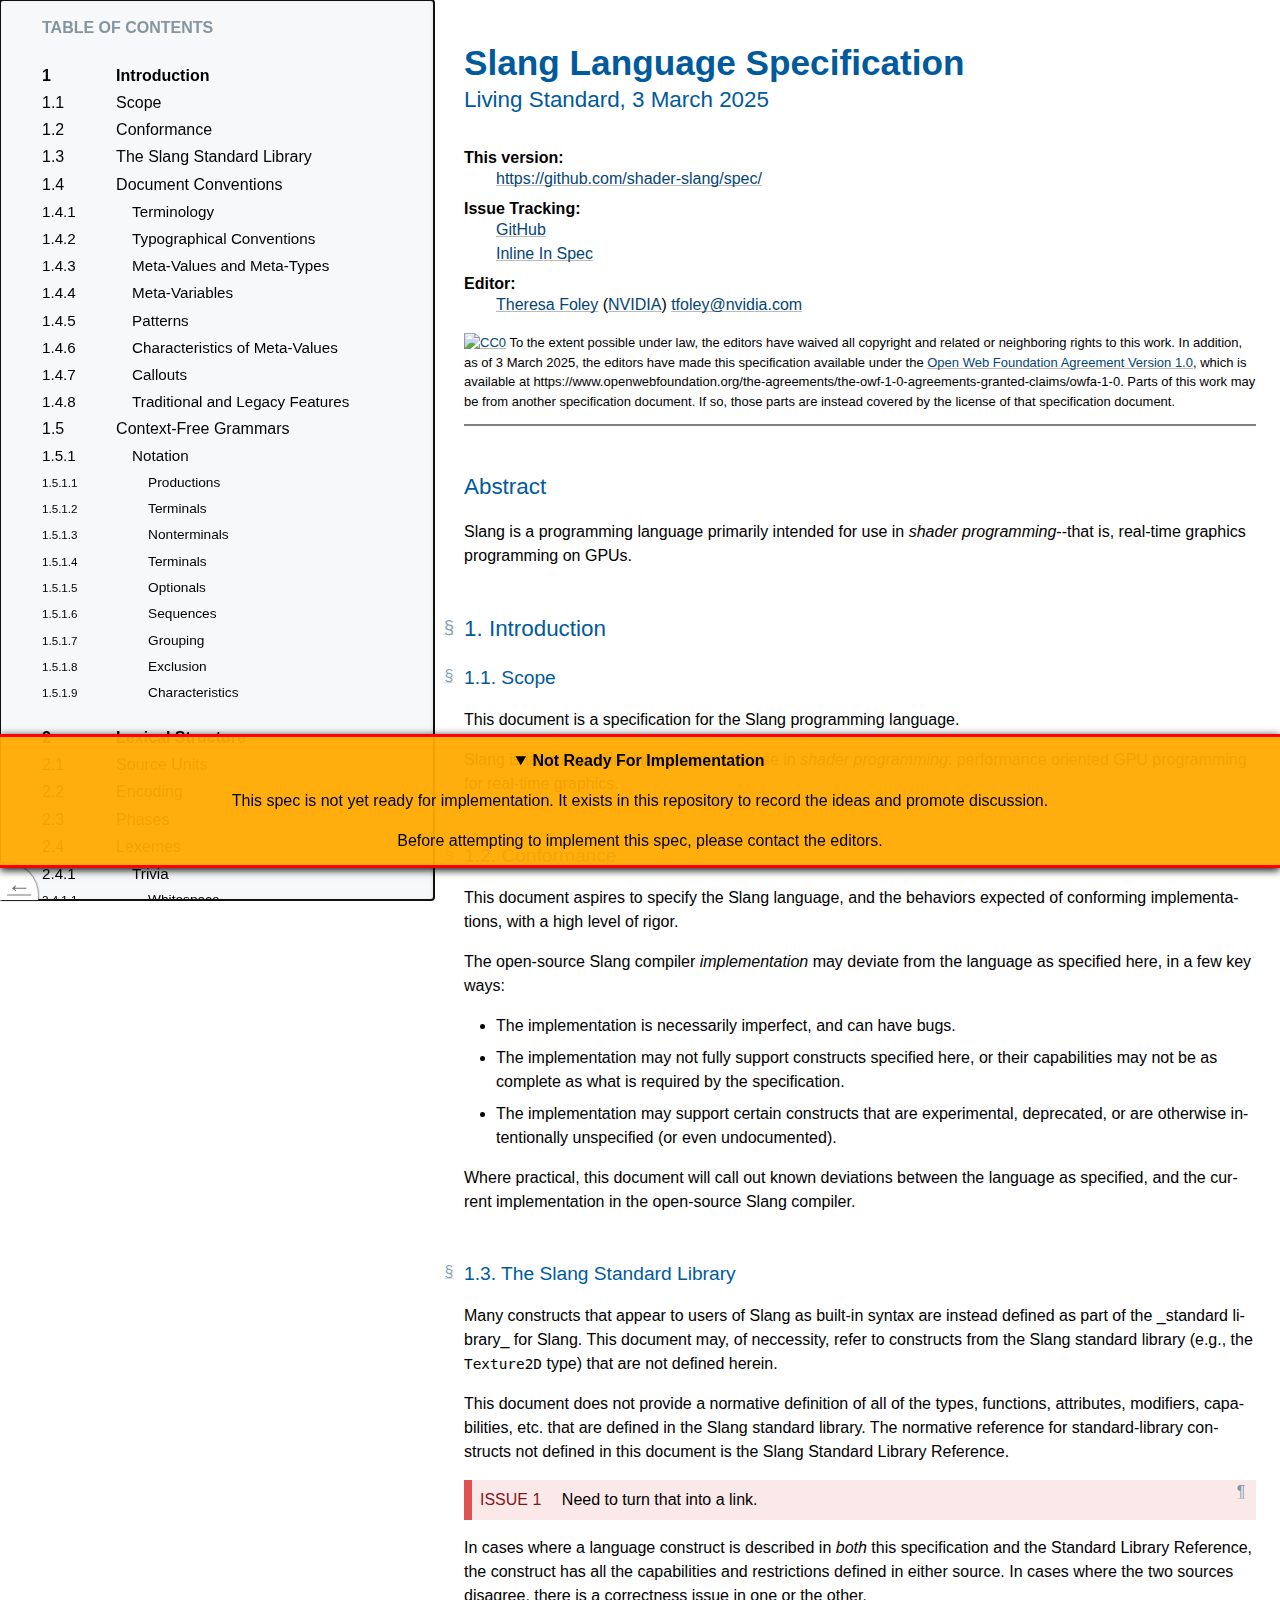
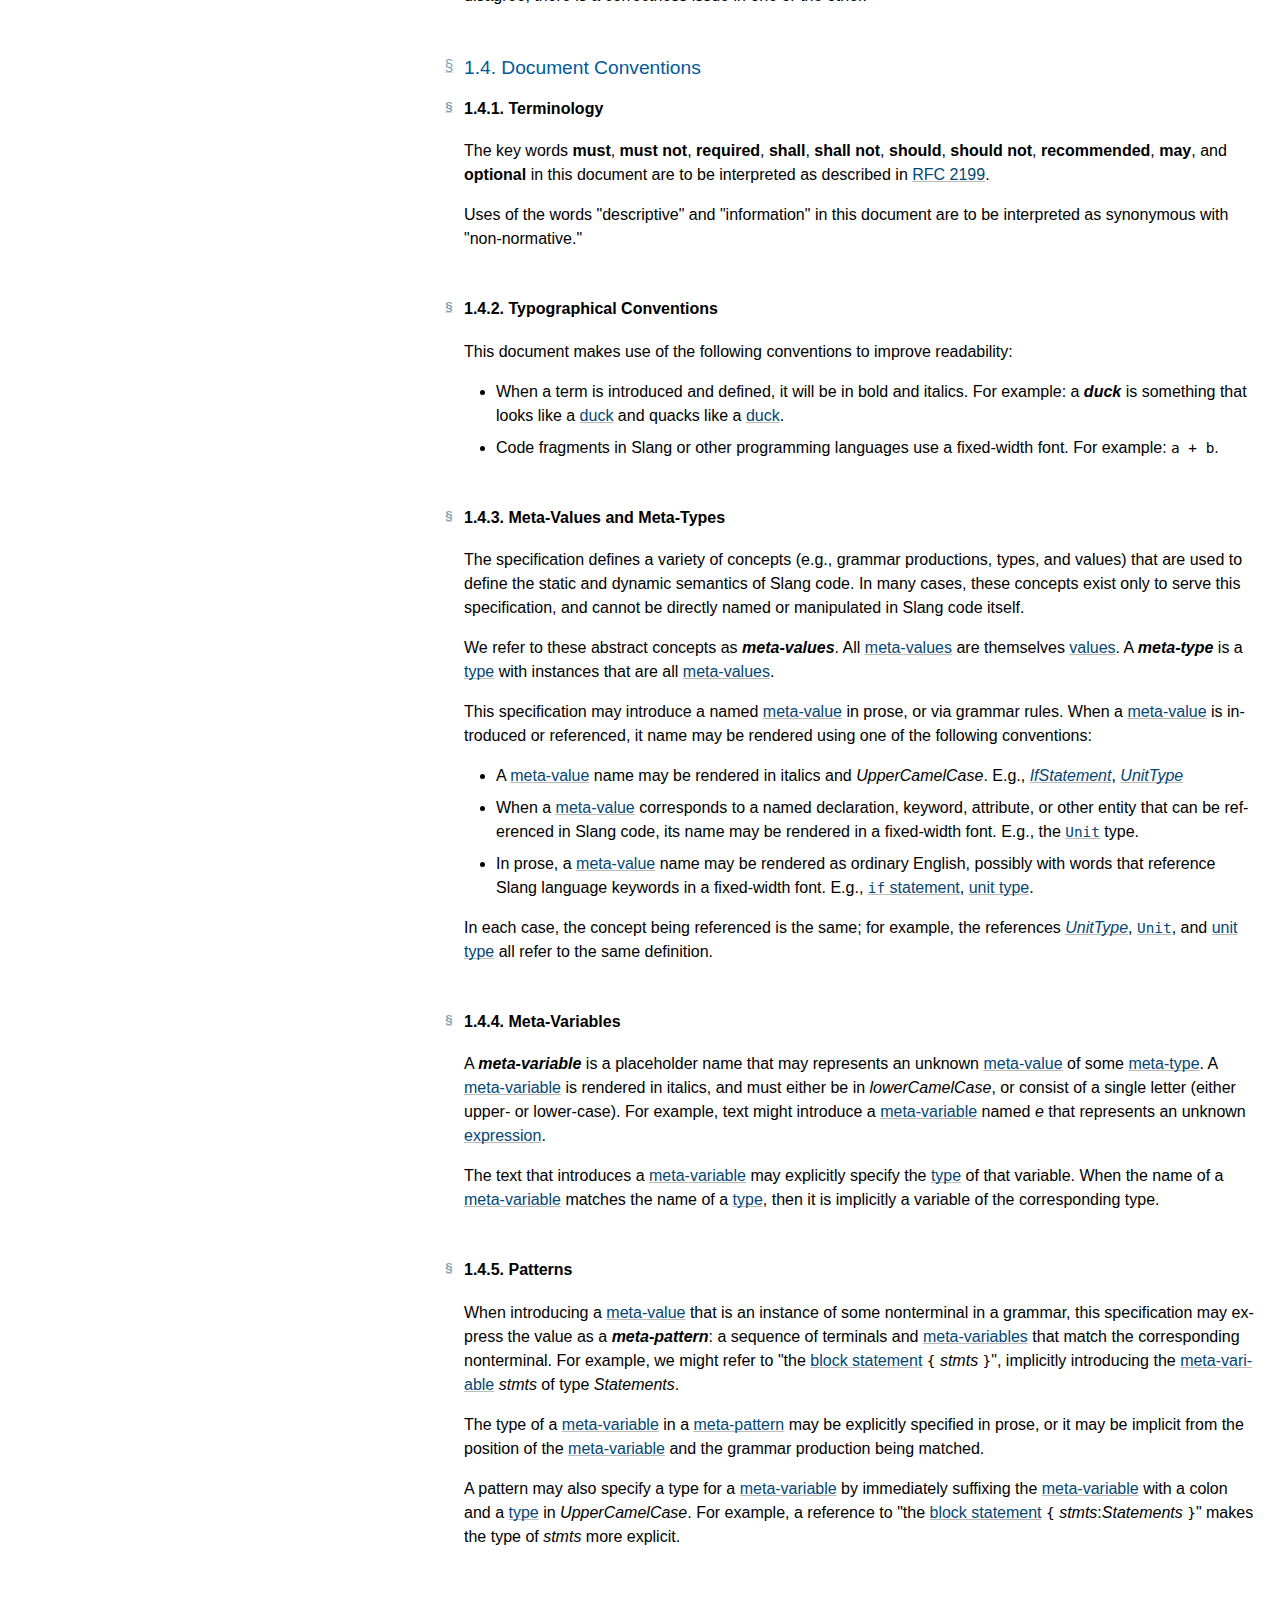
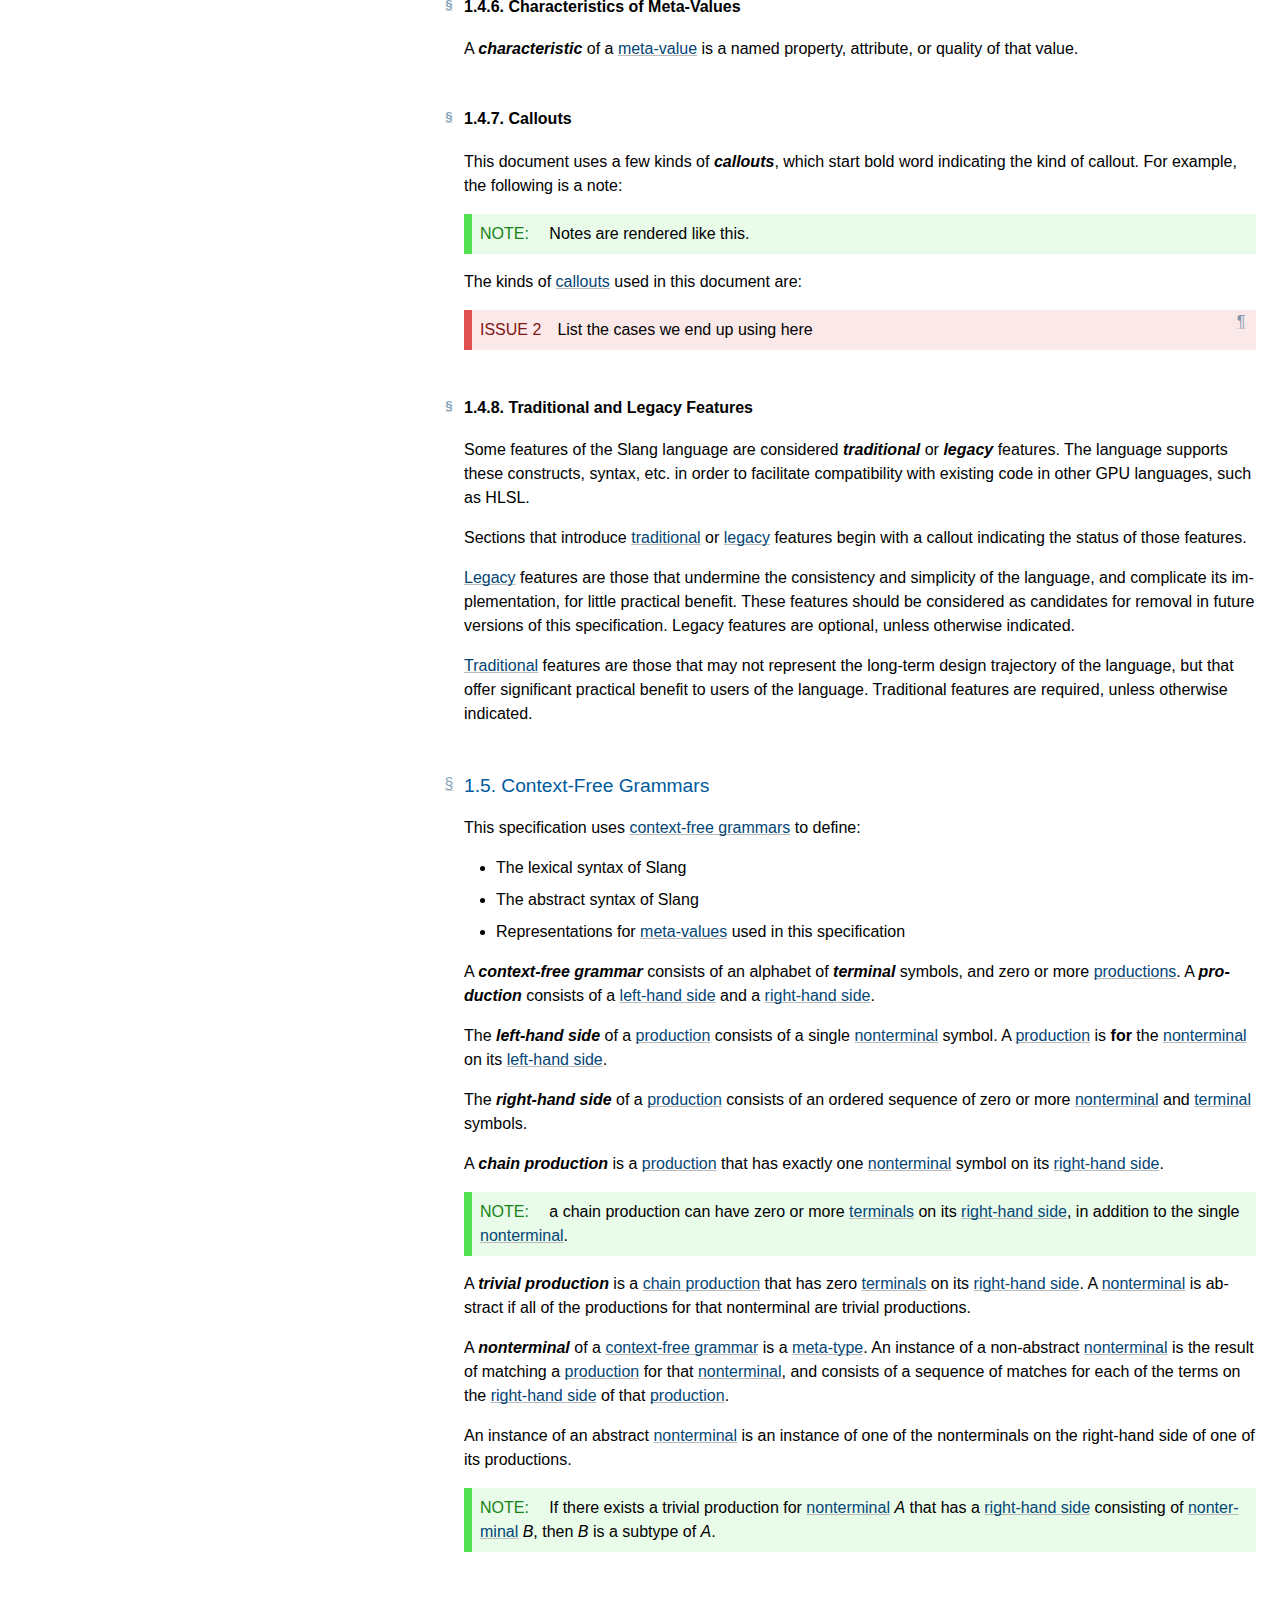
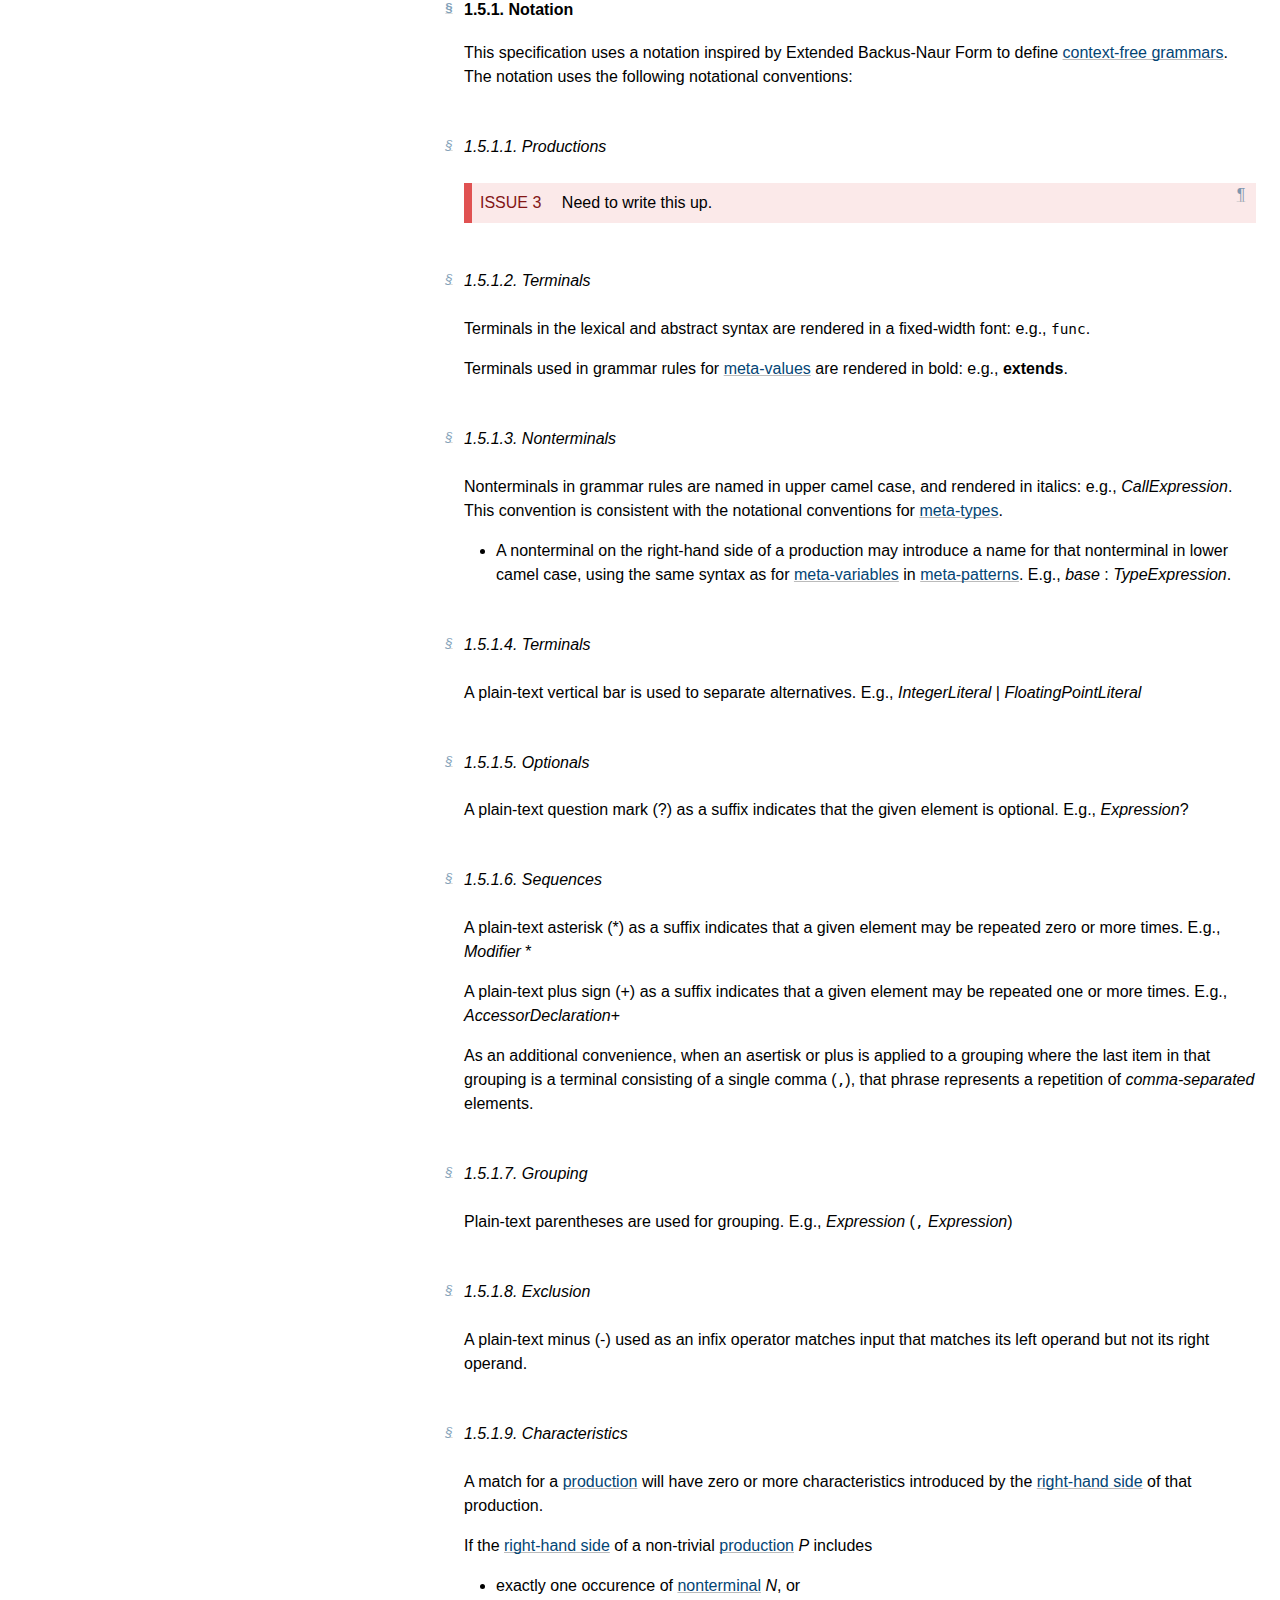
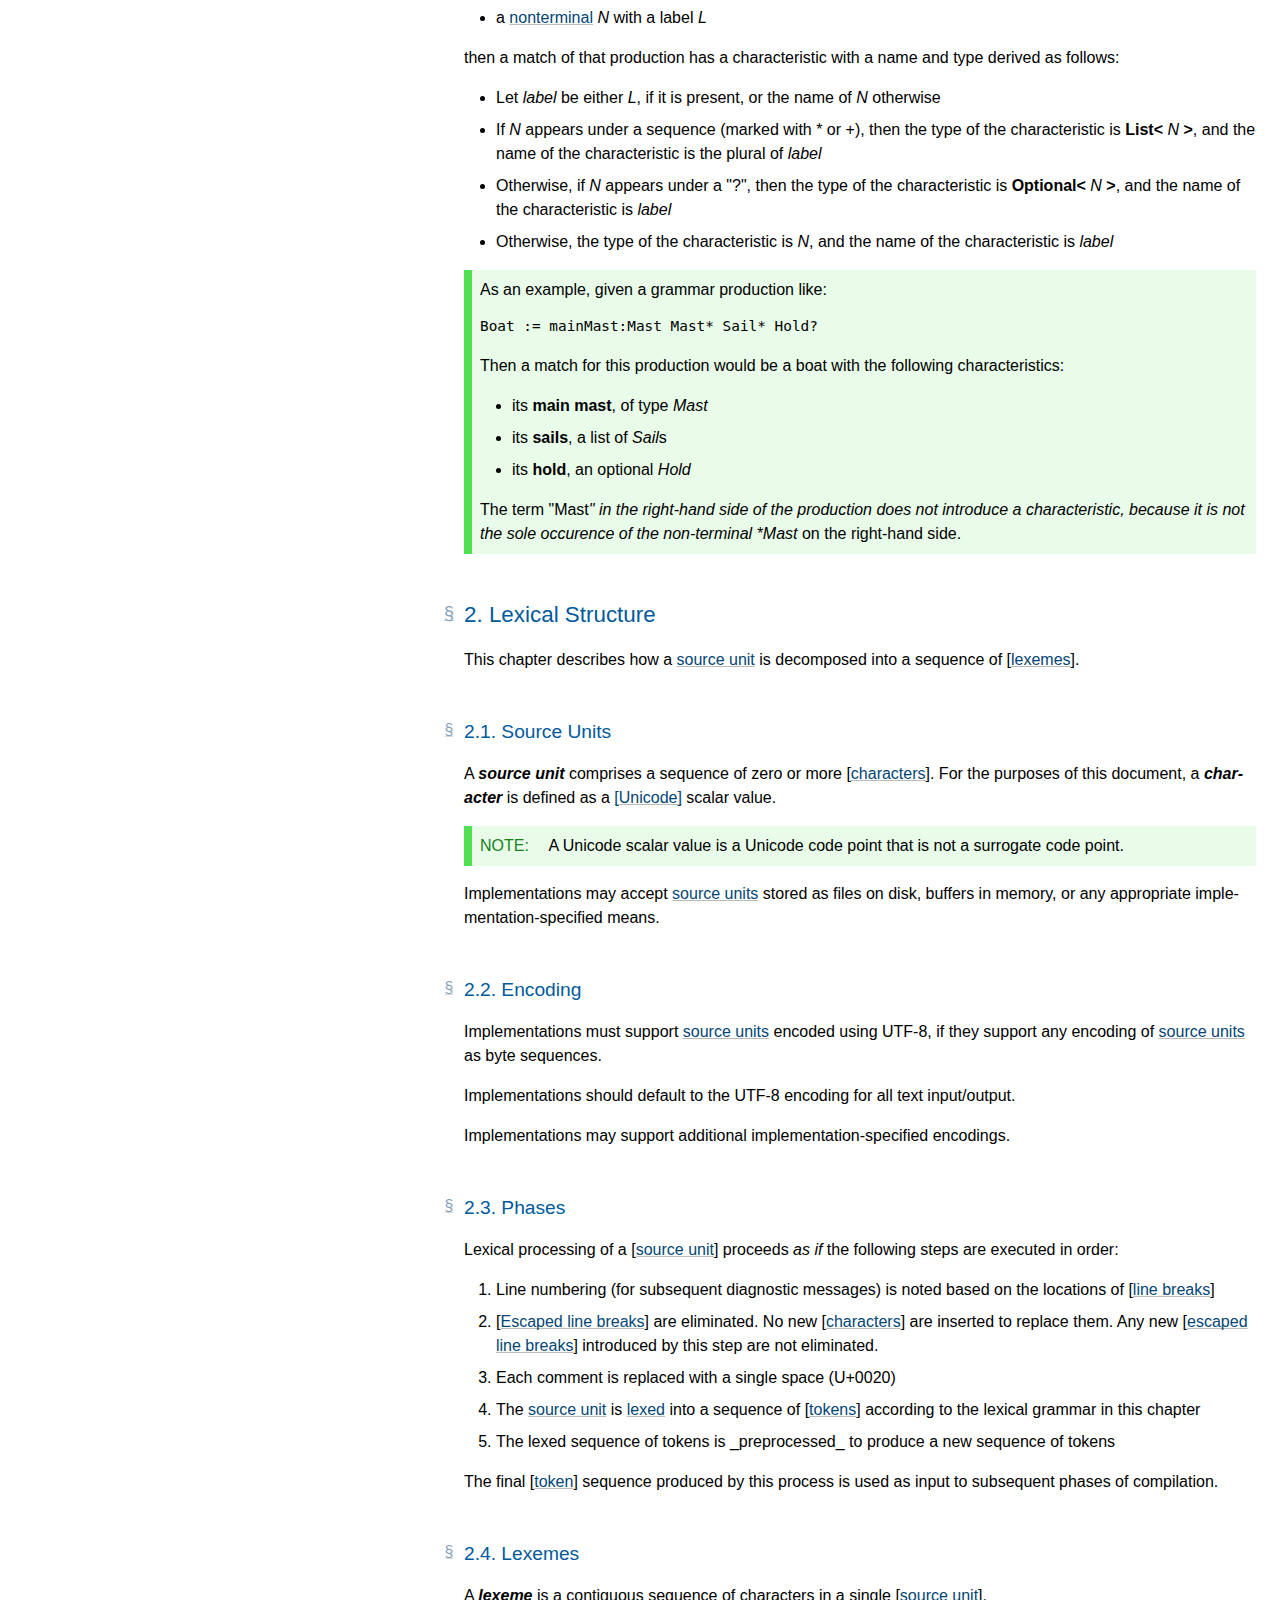
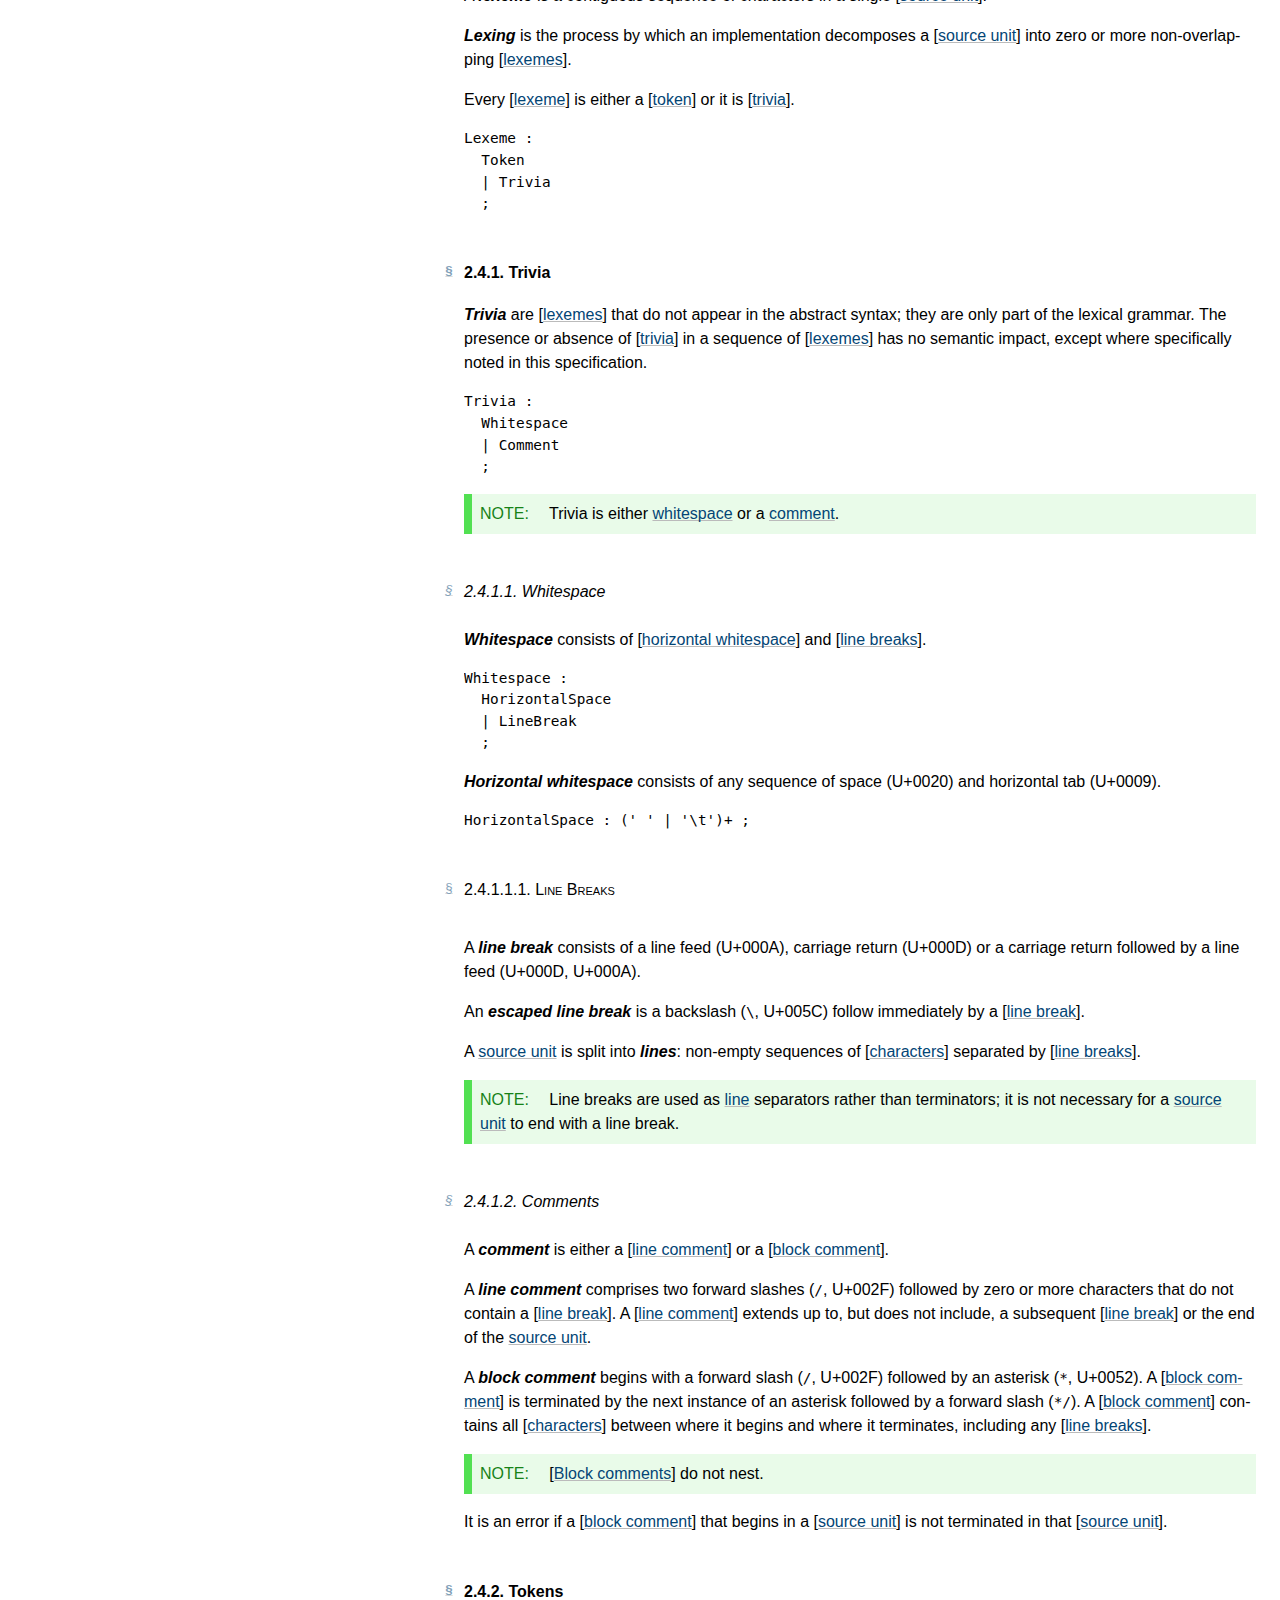
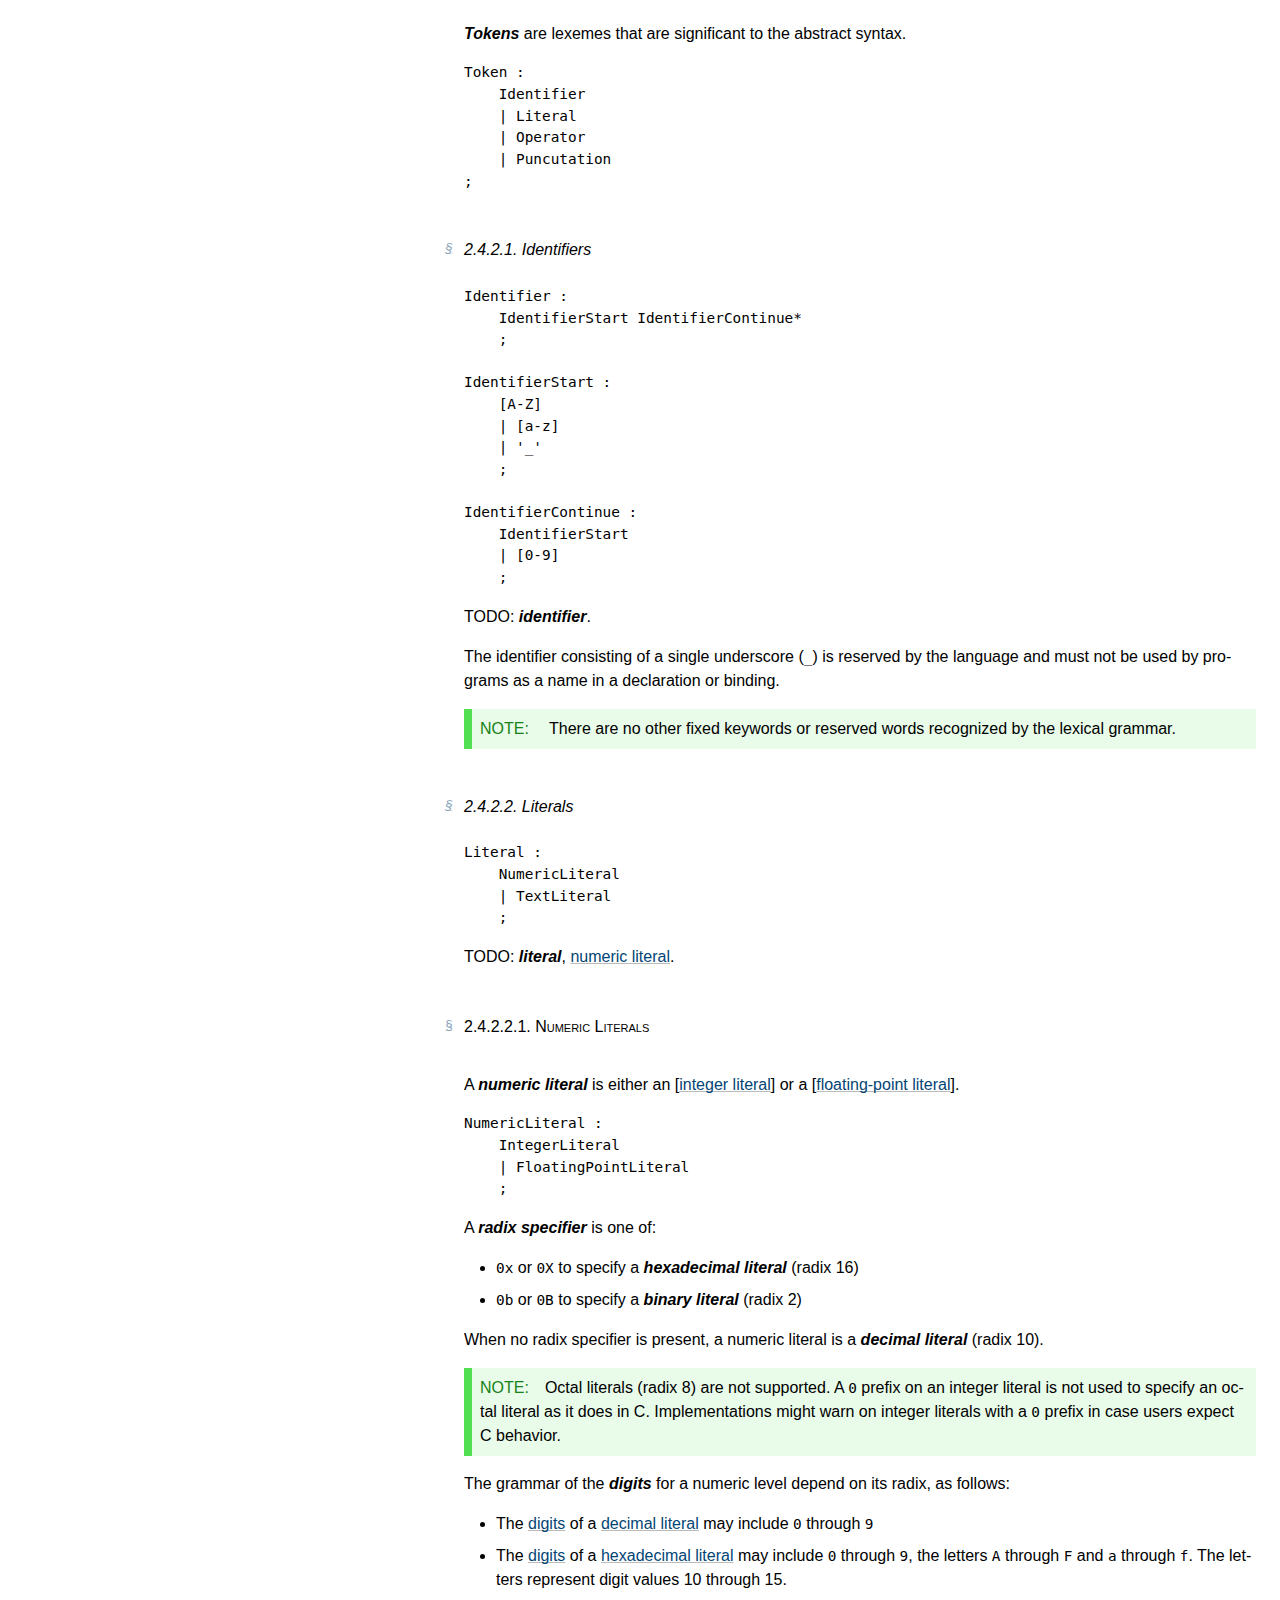
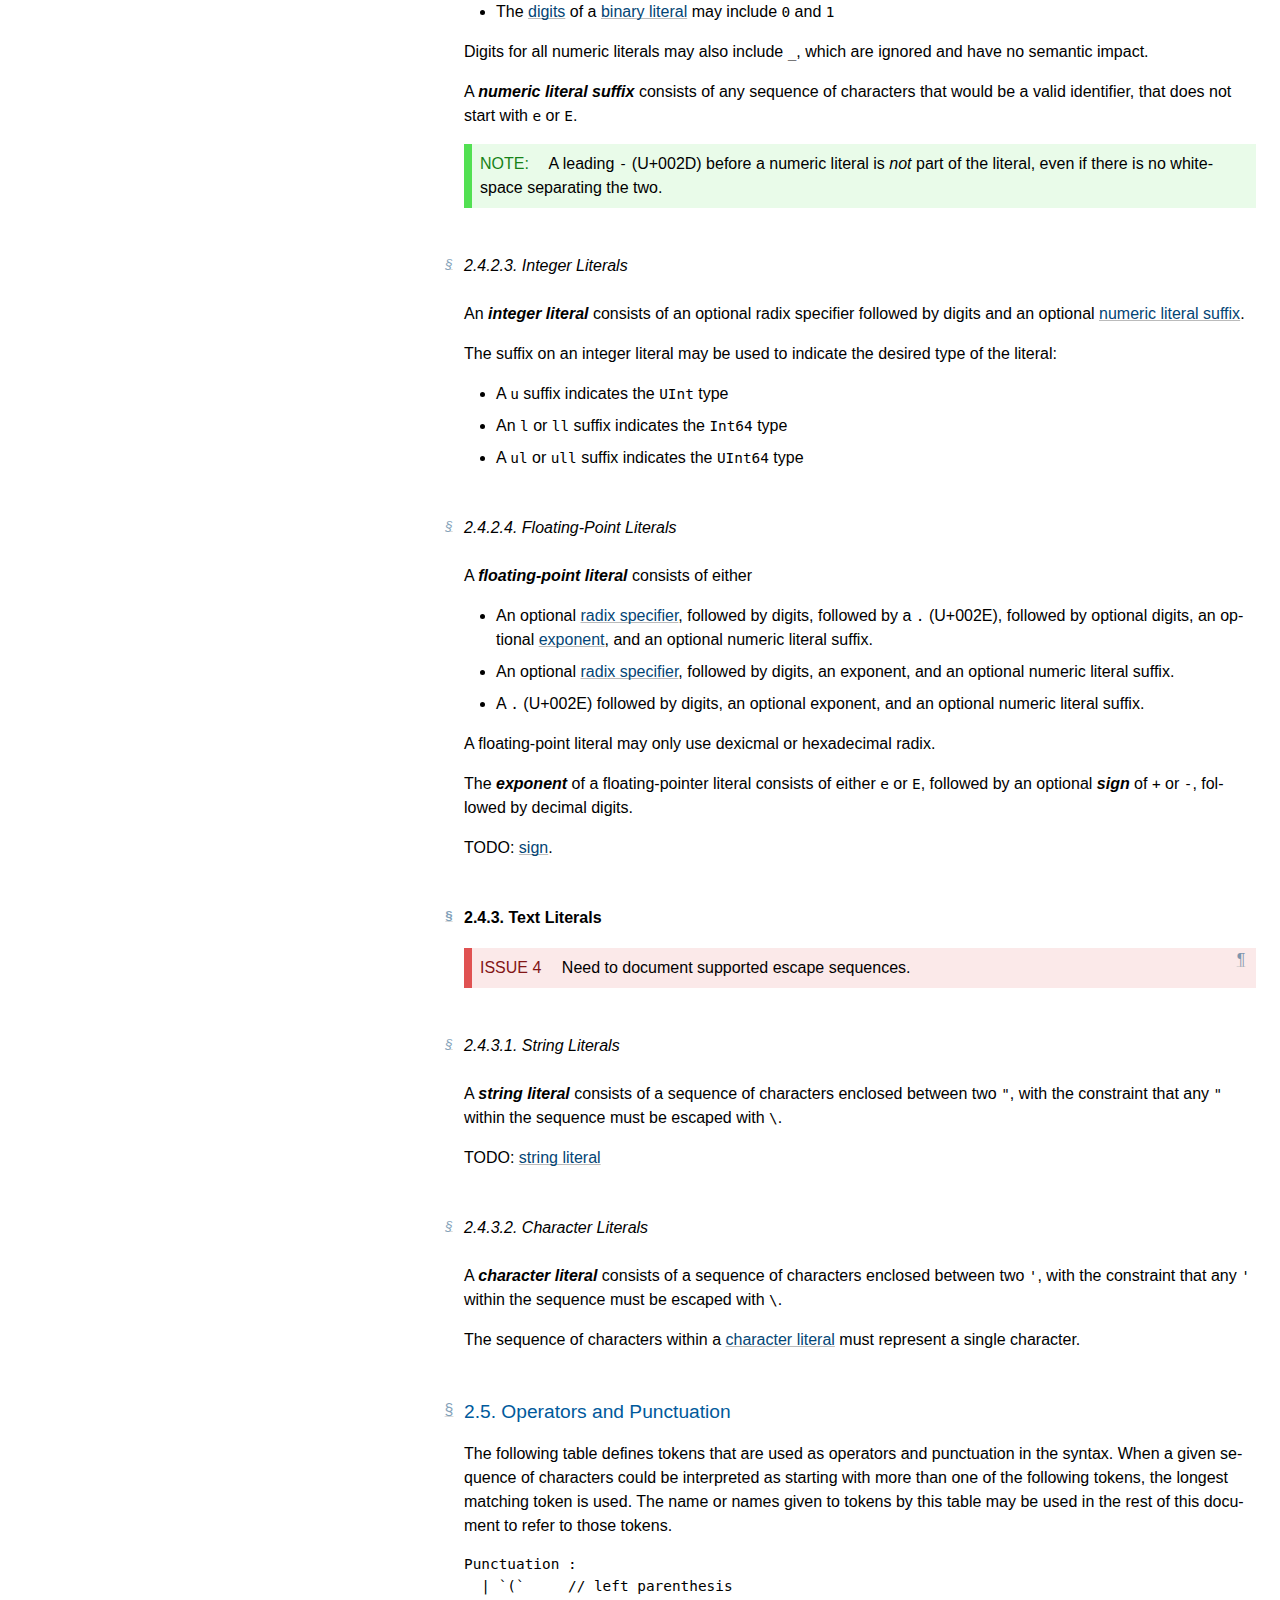
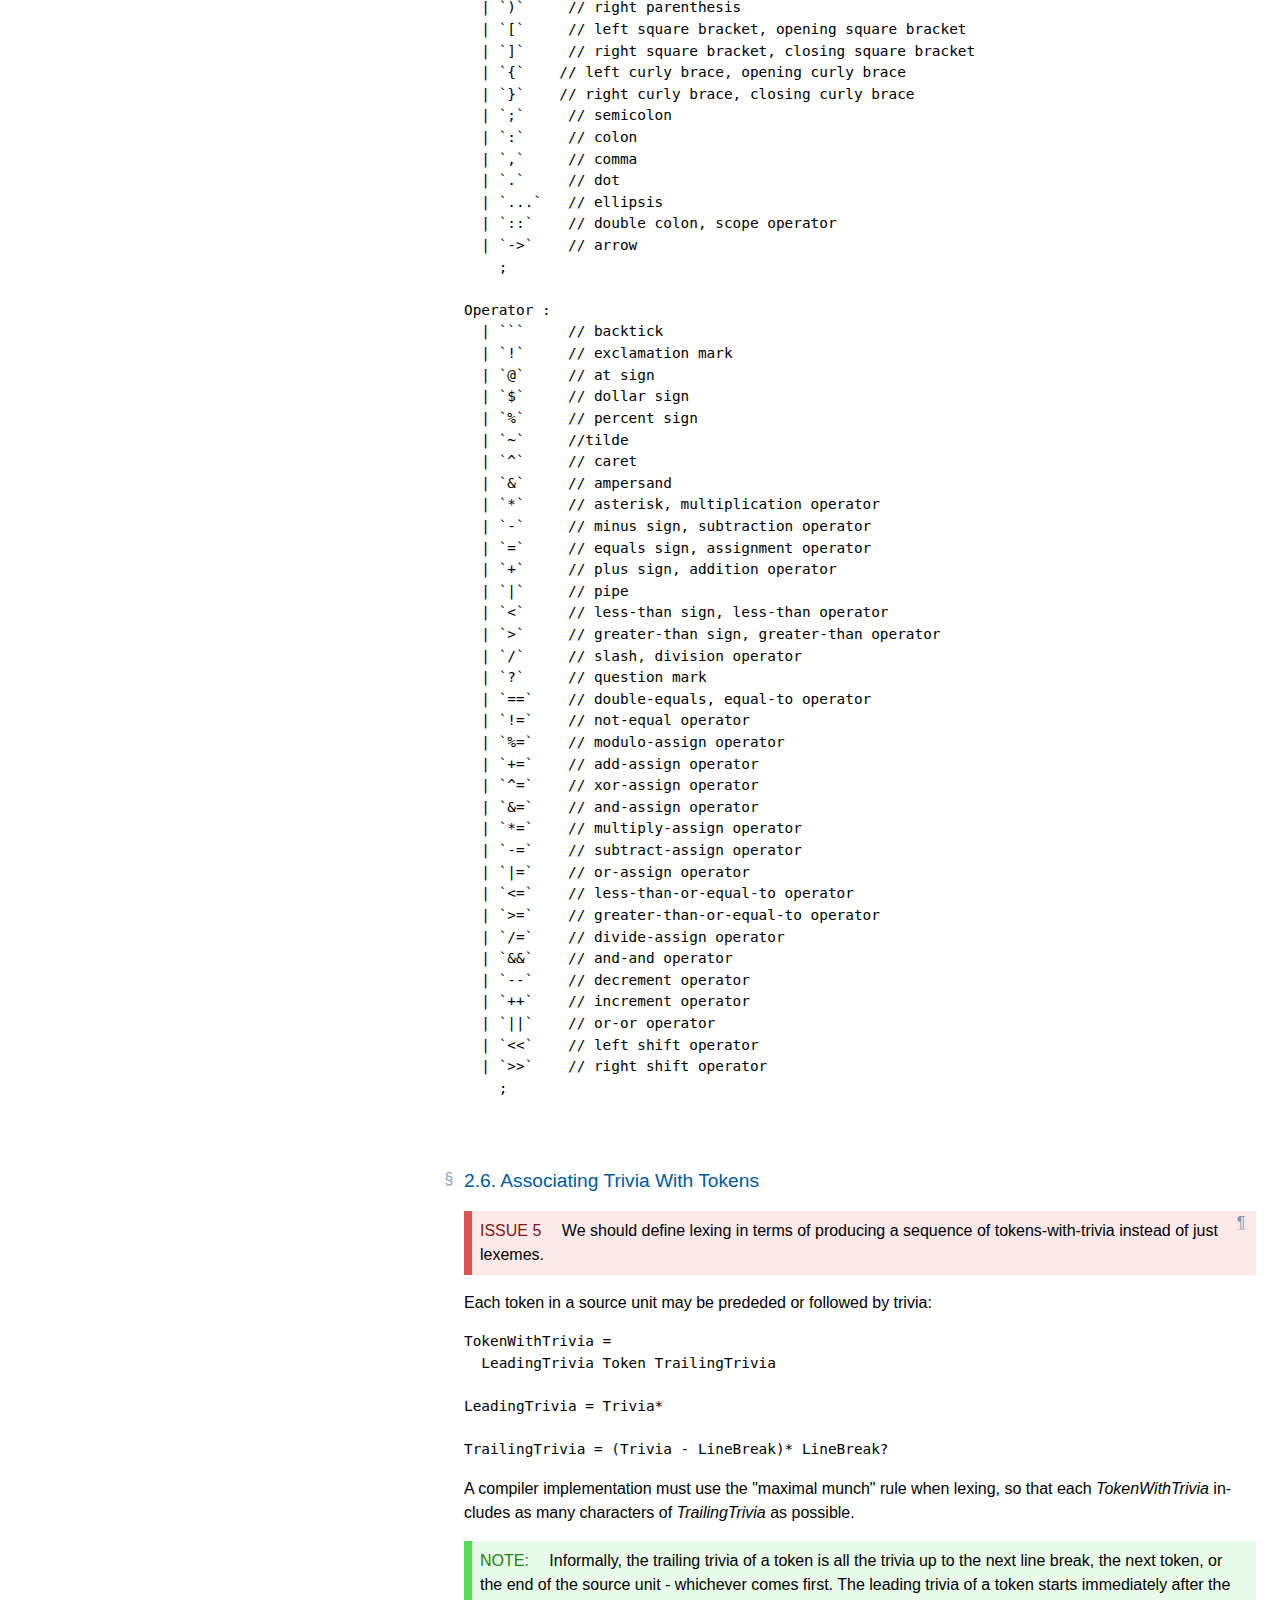
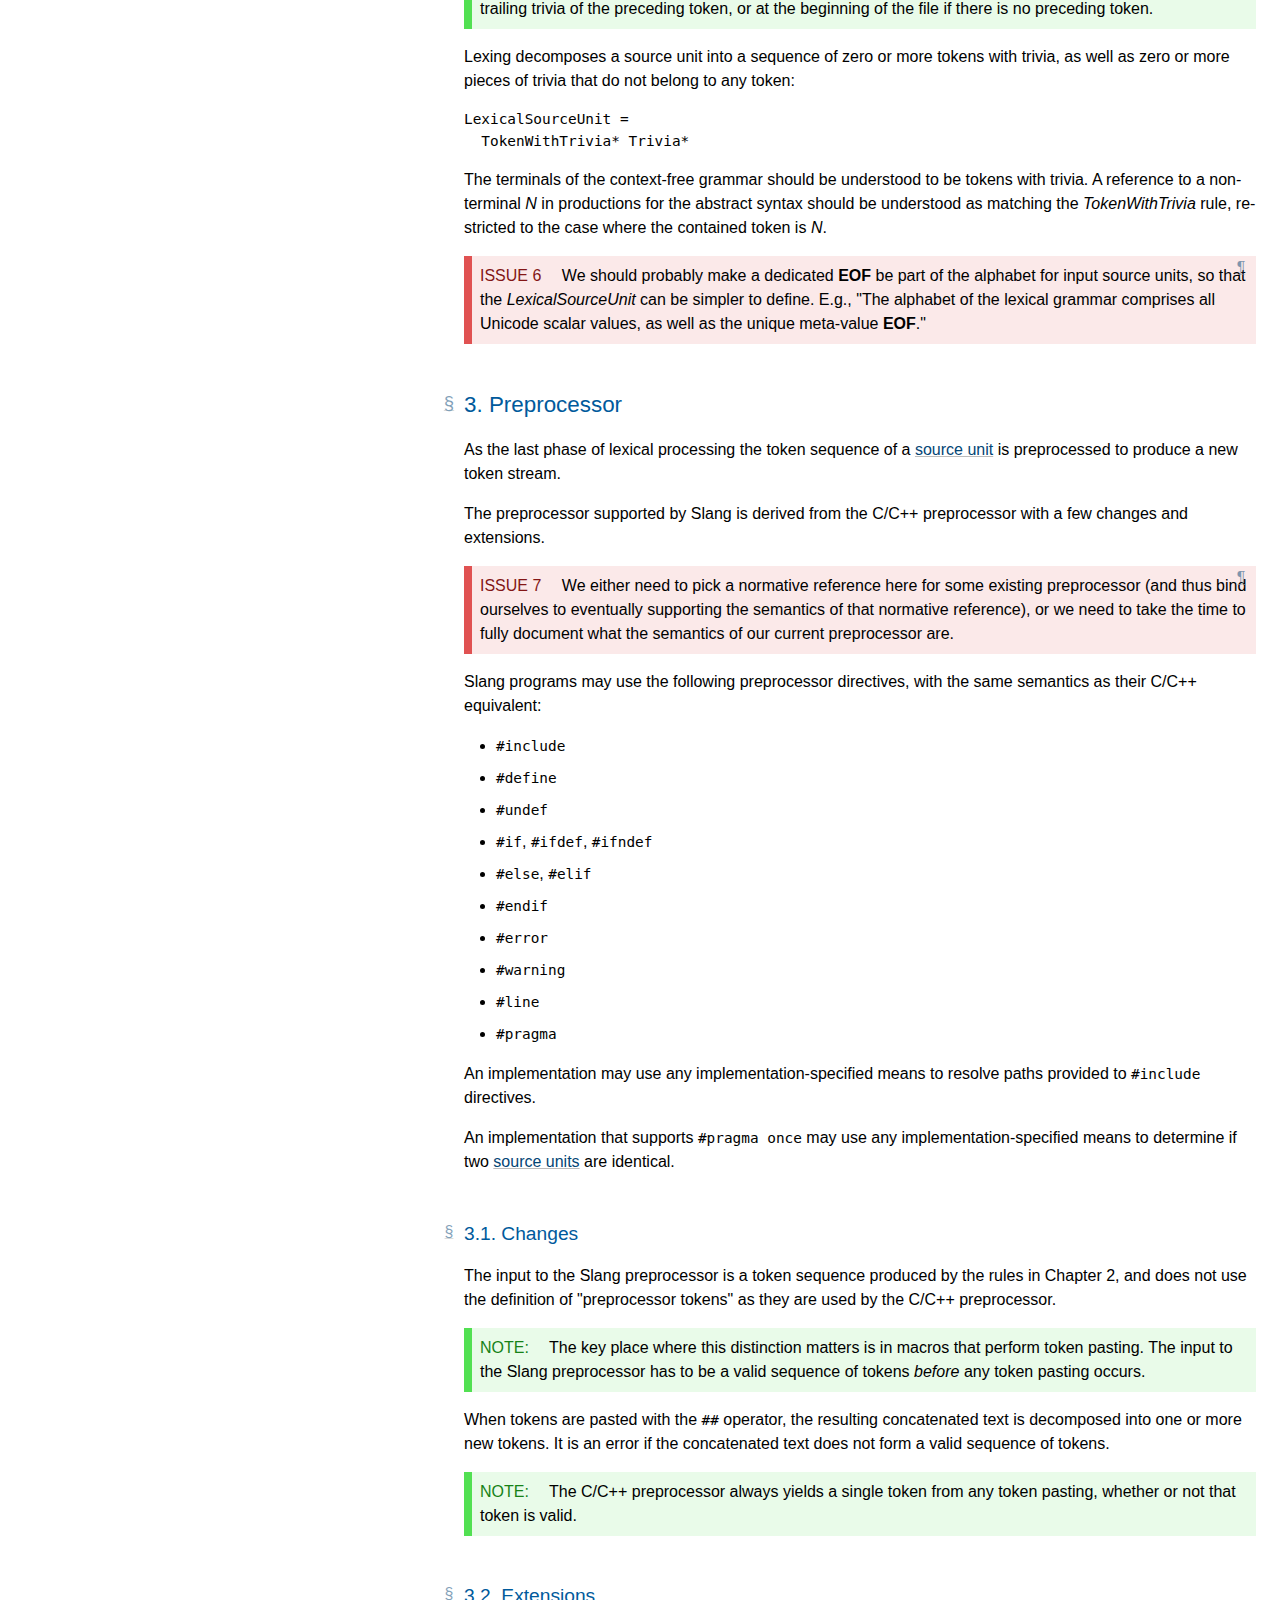
==== commit 8d7aae2e: "Add more meta-level formalisms" ====
--- a/index.html
+++ b/index.html
@@ -1490,7 +1490,7 @@
 </style>
   <meta content="Bikeshed version 742f3d674, updated Mon Nov 4 14:56:54 2024 -0800" name="generator">
   <link href="https://github.com/shader-slang/spec/" rel="canonical">
-  <meta content="2e4d6e60f6fa5b4e531a937cfc1a9a51492cc76a" name="revision">
+  <meta content="923769d658b5a4622ea9d10ca61e552e6a0ef9ce" name="revision">
   <meta content="dark light" name="color-scheme">
 <style>/* Boilerplate: style-autolinks */
 .css.css, .property.property, .descriptor.descriptor {
@@ -2137,9 +2137,38 @@
       <li><a href="#intro.scope"><span class="secno">1.1</span> <span class="content">Scope</span></a>
       <li><a href="#intro.conformance"><span class="secno">1.2</span> <span class="content">Conformance</span></a>
       <li><a href="#intro.stdlib"><span class="secno">1.3</span> <span class="content">The Slang Standard Library</span></a>
+      <li>
+       <a href="#intro.conventions"><span class="secno">1.4</span> <span class="content">Document Conventions</span></a>
+       <ol class="toc">
+        <li><a href="#intro.conventions.terminology"><span class="secno">1.4.1</span> <span class="content">Terminology</span></a>
+        <li><a href="#intro.conventions.typographical"><span class="secno">1.4.2</span> <span class="content">Typographical Conventions</span></a>
+        <li><a href="#intro.conventions.meta"><span class="secno">1.4.3</span> <span class="content">Meta-Values and Meta-Types</span></a>
+        <li><a href="#intro.conventions.meta.var"><span class="secno">1.4.4</span> <span class="content">Meta-Variables</span></a>
+        <li><a href="#intro.conventions.meta.pattern"><span class="secno">1.4.5</span> <span class="content">Patterns</span></a>
+        <li><a href="#intro.conventions.meta.characteristic"><span class="secno">1.4.6</span> <span class="content">Characteristics of Meta-Values</span></a>
+        <li><a href="#intro.conventions.callouts"><span class="secno">1.4.7</span> <span class="content">Callouts</span></a>
+        <li><a href="#intro.conventions.traditional"><span class="secno">1.4.8</span> <span class="content">Traditional and Legacy Features</span></a>
+       </ol>
+      <li>
+       <a href="#intro.grammar"><span class="secno">1.5</span> <span class="content">Context-Free Grammars</span></a>
+       <ol class="toc">
+        <li>
+         <a href="#intro.grammar.notation"><span class="secno">1.5.1</span> <span class="content">Notation</span></a>
+         <ol class="toc">
+          <li><a href="#intro.grammar.notation.production"><span class="secno">1.5.1.1</span> <span class="content">Productions</span></a>
+          <li><a href="#intro.grammar.notation.terminal"><span class="secno">1.5.1.2</span> <span class="content">Terminals</span></a>
+          <li><a href="#intro.grammar.notation.nonterminal"><span class="secno">1.5.1.3</span> <span class="content">Nonterminals</span></a>
+          <li><a href="#intro.grammar.notation.alternative"><span class="secno">1.5.1.4</span> <span class="content">Terminals</span></a>
+          <li><a href="#intro.grammar.notation.optional"><span class="secno">1.5.1.5</span> <span class="content">Optionals</span></a>
+          <li><a href="#intro.grammar.notation.sequence"><span class="secno">1.5.1.6</span> <span class="content">Sequences</span></a>
+          <li><a href="#intro.grammar.notation.grouping"><span class="secno">1.5.1.7</span> <span class="content">Grouping</span></a>
+          <li><a href="#intro.grammar.notation.exclusion"><span class="secno">1.5.1.8</span> <span class="content">Exclusion</span></a>
+          <li><a href="#intro.grammar.notation.characteristics"><span class="secno">1.5.1.9</span> <span class="content">Characteristics</span></a>
+         </ol>
+       </ol>
      </ol>
     <li>
-     <a href="#lex"><span class="secno">2</span> <span class="content">Lexical Structure</span></a>
+     <a href="#CHAPTER.lex"><span class="secno">2</span> <span class="content">Lexical Structure</span></a>
      <ol class="toc">
       <li><a href="#lex.source-unit"><span class="secno">2.1</span> <span class="content">Source Units</span></a>
       <li><a href="#lex.encoding"><span class="secno">2.2</span> <span class="content">Encoding</span></a>
@@ -2177,6 +2206,7 @@
          </ol>
        </ol>
       <li><a href="#lex.token.punctuation"><span class="secno">2.5</span> <span class="content">Operators and Punctuation</span></a>
+      <li><a href="#lex.token.trivia"><span class="secno">2.6</span> <span class="content">Associating Trivia With Tokens</span></a>
      </ol>
     <li>
      <a href="#prepro"><span class="secno">3</span> <span class="content">Preprocessor</span></a>
@@ -2221,6 +2251,13 @@
          <ol class="toc">
           <li><a href="#type.scalar.numeric.int"><span class="secno">5.3.3.1</span> <span class="content">Integers</span></a>
           <li><a href="#type.scalar.numeric.float"><span class="secno">5.3.3.2</span> <span class="content">Floating-Point Numbers</span></a>
+         </ol>
+        <li>
+         <a href="#type.text"><span class="secno">5.3.4</span> <span class="content">Text</span></a>
+         <ol class="toc">
+          <li><a href="#type.text.unicode-scalar-value"><span class="secno">5.3.4.1</span> <span class="content">Unicode Scalar Values</span></a>
+          <li><a href="#type.text.char"><span class="secno">5.3.4.2</span> <span class="content">Characters</span></a>
+          <li><a href="#type.text.string"><span class="secno">5.3.4.3</span> <span class="content">Strings</span></a>
          </ol>
        </ol>
       <li><a href="#type.sequence.finite"><span class="secno">5.4</span> <span class="content">Finite Sequences</span></a>
@@ -2596,7 +2633,148 @@
    <p class="issue" id="issue-cebba3e7"><a class="self-link" href="#issue-cebba3e7"></a> Need to turn that into a link.</p>
    <p>In cases where a language construct is described in <em>both</em> this specification and the Standard Library Reference, the construct has all the capabilities and restrictions defined in either source.
 In cases where the two sources disagree, there is a correctness issue in one or the other.</p>
-   <h2 class="heading settled" data-level="2" id="lex"><span class="secno">2. </span><span class="content">Lexical Structure</span><a class="self-link" href="#lex"></a></h2>
+   <h3 class="heading settled" data-level="1.4" id="intro.conventions"><span class="secno">1.4. </span><span class="content">Document Conventions</span><a class="self-link" href="#intro.conventions"></a></h3>
+   <h4 class="heading settled" data-level="1.4.1" id="intro.conventions.terminology"><span class="secno">1.4.1. </span><span class="content">Terminology</span><a class="self-link" href="#intro.conventions.terminology"></a></h4>
+   <p>The key words <strong>must</strong>, <strong>must not</strong>, <strong>required</strong>, <strong>shall</strong>, <strong>shall not</strong>, <strong>should</strong>, <strong>should not</strong>, <strong>recommended</strong>, <strong>may</strong>, and <strong>optional</strong> in this document are to be interpreted as described in <a href="https://www.ietf.org/rfc/rfc2119.txt">RFC 2199</a>.</p>
+   <p>Uses of the words "descriptive" and "information" in this document are to be interpreted as synonymous with "non-normative."</p>
+   <h4 class="heading settled" data-level="1.4.2" id="intro.conventions.typographical"><span class="secno">1.4.2. </span><span class="content">Typographical Conventions</span><a class="self-link" href="#intro.conventions.typographical"></a></h4>
+   <p>This document makes use of the following conventions to improve readability:</p>
+   <ul>
+    <li data-md>
+     <p>When a term is introduced and defined, it will be in bold and italics. For example: a <dfn class="dfn-paneled" data-dfn-type="dfn" data-noexport id="duck">duck</dfn> is something that looks like a <a data-link-type="dfn" href="#duck" id="ref-for-duck">duck</a> and quacks like a <a data-link-type="dfn" href="#duck" id="ref-for-duck①">duck</a>.</p>
+    <li data-md>
+     <p>Code fragments in Slang or other programming languages use a fixed-width font. For example: <code>a + b</code>.</p>
+   </ul>
+   <h4 class="heading settled" data-level="1.4.3" id="intro.conventions.meta"><span class="secno">1.4.3. </span><span class="content">Meta-Values and Meta-Types</span><a class="self-link" href="#intro.conventions.meta"></a></h4>
+   <p>The specification defines a variety of concepts (e.g., grammar productions, types, and values) that are used to define the static and dynamic semantics of Slang code.
+In many cases, these concepts exist only to serve this specification, and cannot be directly named or manipulated in Slang code itself.</p>
+   <p>We refer to these abstract concepts as <dfn class="dfn-paneled" data-dfn-type="dfn" data-export id="meta-values">meta-values</dfn>. All <a data-link-type="dfn" href="#meta-values" id="ref-for-meta-values">meta-values</a> are themselves <a data-link-type="dfn" href="#values" id="ref-for-values">values</a>.
+A <dfn class="dfn-paneled" data-dfn-type="dfn" data-export id="meta-type">meta-type</dfn> is a <a data-link-type="dfn" href="#type" id="ref-for-type">type</a> with instances that are all <a data-link-type="dfn" href="#meta-values" id="ref-for-meta-values①">meta-values</a>.</p>
+   <p>This specification may introduce a named <a data-link-type="dfn" href="#meta-values" id="ref-for-meta-values②">meta-value</a> in prose, or via grammar rules.
+When a <a data-link-type="dfn" href="#meta-values" id="ref-for-meta-values③">meta-value</a> is introduced or referenced, it name may be rendered using one of the following conventions:</p>
+   <ul>
+    <li data-md>
+     <p>A <a data-link-type="dfn" href="#meta-values" id="ref-for-meta-values④">meta-value</a> name may be rendered in italics and <em>UpperCamelCase</em>. E.g., <a data-link-type="dfn" href="#if-statement" id="ref-for-if-statement"><em>IfStatement</em></a>, <a data-link-type="dfn" href="#unit-type" id="ref-for-unit-type"><em>UnitType</em></a></p>
+    <li data-md>
+     <p>When a <a data-link-type="dfn" href="#meta-values" id="ref-for-meta-values⑤">meta-value</a> corresponds to a named declaration, keyword, attribute, or other entity that can be referenced in Slang code, its name may be rendered in a fixed-width font. E.g., the <a data-link-type="dfn" href="#unit-type" id="ref-for-unit-type①"><code>Unit</code></a> type.</p>
+    <li data-md>
+     <p>In prose, a <a data-link-type="dfn" href="#meta-values" id="ref-for-meta-values⑥">meta-value</a> name may be rendered as ordinary English, possibly with words that reference Slang language keywords in a fixed-width font. E.g., <a data-link-type="dfn" href="#if-statement" id="ref-for-if-statement①"><code>if</code> statement</a>, <a data-link-type="dfn" href="#unit-type" id="ref-for-unit-type②">unit type</a>.</p>
+   </ul>
+   <p>In each case, the concept being referenced is the same; for example, the references <a data-link-type="dfn" href="#unit-type" id="ref-for-unit-type③"><em>UnitType</em></a>, <a data-link-type="dfn" href="#unit-type" id="ref-for-unit-type④"><code>Unit</code></a>, and <a data-link-type="dfn" href="#unit-type" id="ref-for-unit-type⑤">unit type</a> all refer to the same definition.</p>
+   <h4 class="heading settled" data-level="1.4.4" id="intro.conventions.meta.var"><span class="secno">1.4.4. </span><span class="content">Meta-Variables</span><a class="self-link" href="#intro.conventions.meta.var"></a></h4>
+   <p>A <dfn class="dfn-paneled" data-dfn-type="dfn" data-export id="meta-variable">meta-variable</dfn> is a placeholder name that may represents an unknown <a data-link-type="dfn" href="#meta-values" id="ref-for-meta-values⑦">meta-value</a> of some <a data-link-type="dfn" href="#meta-type" id="ref-for-meta-type">meta-type</a>.
+A <a data-link-type="dfn" href="#meta-variable" id="ref-for-meta-variable">meta-variable</a> is rendered in italics, and must either be in <em>lowerCamelCase</em>, or consist of a single letter (either upper- or lower-case).
+For example, text might introduce a <a data-link-type="dfn" href="#meta-variable" id="ref-for-meta-variable①">meta-variable</a> named <var>e</var> that represents an unknown <a data-link-type="dfn" href="#expressions" id="ref-for-expressions">expression</a>.</p>
+   <p>The text that introduces a <a data-link-type="dfn" href="#meta-variable" id="ref-for-meta-variable②">meta-variable</a> may explicitly specify the <a data-link-type="dfn" href="#type" id="ref-for-type①">type</a> of that variable.
+When the name of a <a data-link-type="dfn" href="#meta-variable" id="ref-for-meta-variable③">meta-variable</a> matches the name of a <a data-link-type="dfn" href="#type" id="ref-for-type②">type</a>, then it is implicitly a variable of the corresponding type.</p>
+   <h4 class="heading settled" data-level="1.4.5" id="intro.conventions.meta.pattern"><span class="secno">1.4.5. </span><span class="content">Patterns</span><a class="self-link" href="#intro.conventions.meta.pattern"></a></h4>
+   <p>When introducing a <a data-link-type="dfn" href="#meta-values" id="ref-for-meta-values⑧">meta-value</a> that is an instance of some nonterminal in a grammar, this specification may express the value as a <dfn class="dfn-paneled" data-dfn-type="dfn" data-export id="meta-pattern">meta-pattern</dfn>: a sequence of terminals and <a data-link-type="dfn" href="#meta-variable" id="ref-for-meta-variable④">meta-variables</a> that match the corresponding nonterminal.
+For example, we might refer to "the <a data-link-type="dfn" href="#block-statement" id="ref-for-block-statement">block statement</a> <code>{</code> <var>stmts</var> <code>}</code>", implicitly introducing the <a data-link-type="dfn" href="#meta-variable" id="ref-for-meta-variable⑤">meta-variable</a> <var>stmts</var> of type <em>Statements</em>.</p>
+   <p>The type of a <a data-link-type="dfn" href="#meta-variable" id="ref-for-meta-variable⑥">meta-variable</a> in a <a data-link-type="dfn" href="#meta-pattern" id="ref-for-meta-pattern">meta-pattern</a> may be explicitly specified in prose, or it may be implicit from the position of the <a data-link-type="dfn" href="#meta-variable" id="ref-for-meta-variable⑦">meta-variable</a> and the grammar production being matched.</p>
+   <p>A pattern may also specify a type for a <a data-link-type="dfn" href="#meta-variable" id="ref-for-meta-variable⑧">meta-variable</a> by immediately suffixing the <a data-link-type="dfn" href="#meta-variable" id="ref-for-meta-variable⑨">meta-variable</a> with a colon and a <a data-link-type="dfn" href="#type" id="ref-for-type③">type</a> in <em>UpperCamelCase</em>.
+For example, a reference to "the <a data-link-type="dfn" href="#block-statement" id="ref-for-block-statement①">block statement</a> <code>{</code> <var>stmts</var>:<em>Statements</em> <code>}</code>" makes the type of <var>stmts</var> more explicit.</p>
+   <h4 class="heading settled" data-level="1.4.6" id="intro.conventions.meta.characteristic"><span class="secno">1.4.6. </span><span class="content">Characteristics of Meta-Values</span><a class="self-link" href="#intro.conventions.meta.characteristic"></a></h4>
+   <p>A <dfn class="dfn-paneled" data-dfn-type="dfn" data-export id="characteristic">characteristic</dfn> of a <a data-link-type="dfn" href="#meta-values" id="ref-for-meta-values⑨">meta-value</a> is a named property, attribute, or quality of that value.</p>
+   <h4 class="heading settled" data-level="1.4.7" id="intro.conventions.callouts"><span class="secno">1.4.7. </span><span class="content">Callouts</span><a class="self-link" href="#intro.conventions.callouts"></a></h4>
+   <p>This document uses a few kinds of <dfn class="dfn-paneled" data-dfn-type="dfn" data-noexport id="callouts">callouts</dfn>, which start bold word indicating the kind of callout. For example, the following is a note:</p>
+   <p class="note" role="note"><span class="marker">Note:</span> Notes are rendered like this.</p>
+   <p>The kinds of <a data-link-type="dfn" href="#callouts" id="ref-for-callouts">callouts</a> used in this document are:</p>
+   <div class="issue" id="issue-9b59a80d"><a class="self-link" href="#issue-9b59a80d"></a>List the cases we end up using here</div>
+   <h4 class="heading settled" data-level="1.4.8" id="intro.conventions.traditional"><span class="secno">1.4.8. </span><span class="content">Traditional and Legacy Features</span><a class="self-link" href="#intro.conventions.traditional"></a></h4>
+   <p>Some features of the Slang language are considered <dfn class="dfn-paneled" data-dfn-type="dfn" data-noexport id="traditional">traditional</dfn> or <dfn class="dfn-paneled" data-dfn-type="dfn" data-noexport id="legacy">legacy</dfn> features.
+The language supports these constructs, syntax, etc. in order to facilitate compatibility with existing code in other GPU languages, such as HLSL.</p>
+   <p>Sections that introduce <a data-link-type="dfn" href="#traditional" id="ref-for-traditional">traditional</a> or <a data-link-type="dfn" href="#legacy" id="ref-for-legacy">legacy</a> features begin with a callout indicating the status of those features.</p>
+   <p><a data-link-type="dfn" href="#legacy" id="ref-for-legacy①">Legacy</a> features are those that undermine the consistency and simplicity of the language, and complicate its implementation, for little practical benefit.
+These features should be considered as candidates for removal in future versions of this specification.
+Legacy features are optional, unless otherwise indicated.</p>
+   <p><a data-link-type="dfn" href="#traditional" id="ref-for-traditional①">Traditional</a> features are those that may not represent the long-term design trajectory of the language, but that offer significant practical benefit to users of the language.
+Traditional features are required, unless otherwise indicated.</p>
+   <h3 class="heading settled" data-level="1.5" id="intro.grammar"><span class="secno">1.5. </span><span class="content">Context-Free Grammars</span><a class="self-link" href="#intro.grammar"></a></h3>
+   <p>This specification uses <a data-link-type="dfn" href="#context-free-grammar" id="ref-for-context-free-grammar">context-free grammars</a> to define:</p>
+   <ul>
+    <li data-md>
+     <p>The lexical syntax of Slang</p>
+    <li data-md>
+     <p>The abstract syntax of Slang</p>
+    <li data-md>
+     <p>Representations for <a data-link-type="dfn" href="#meta-values" id="ref-for-meta-values①⓪">meta-values</a> used in this specification</p>
+   </ul>
+   <p>A <dfn class="dfn-paneled" data-dfn-type="dfn" data-export id="context-free-grammar">context-free grammar</dfn> consists of an alphabet of <dfn class="dfn-paneled" data-dfn-type="dfn" data-export id="terminal">terminal</dfn> symbols, and zero or more <a data-link-type="dfn" href="#production" id="ref-for-production">productions</a>.
+A <dfn class="dfn-paneled" data-dfn-type="dfn" data-export id="production">production</dfn> consists of a <a data-link-type="dfn" href="#left-hand-side" id="ref-for-left-hand-side">left-hand side</a> and a <a data-link-type="dfn" href="#right-hand-side" id="ref-for-right-hand-side">right-hand side</a>.</p>
+   <p>The <dfn class="dfn-paneled" data-dfn-type="dfn" data-export id="left-hand-side">left-hand side</dfn> of a <a data-link-type="dfn" href="#production" id="ref-for-production①">production</a> consists of a single <a data-link-type="dfn" href="#nonterminal" id="ref-for-nonterminal">nonterminal</a> symbol.
+A <a data-link-type="dfn" href="#production" id="ref-for-production②">production</a> is <strong>for</strong> the <a data-link-type="dfn" href="#nonterminal" id="ref-for-nonterminal①">nonterminal</a> on its <a data-link-type="dfn" href="#left-hand-side" id="ref-for-left-hand-side①">left-hand side</a>.</p>
+   <p>The <dfn class="dfn-paneled" data-dfn-type="dfn" data-export id="right-hand-side">right-hand side</dfn> of a <a data-link-type="dfn" href="#production" id="ref-for-production③">production</a> consists of an ordered sequence of zero or more <a data-link-type="dfn" href="#nonterminal" id="ref-for-nonterminal②">nonterminal</a> and <a data-link-type="dfn" href="#terminal" id="ref-for-terminal">terminal</a> symbols.</p>
+   <p>A <dfn class="dfn-paneled" data-dfn-type="dfn" data-export id="chain-production">chain production</dfn> is a <a data-link-type="dfn" href="#production" id="ref-for-production④">production</a> that has exactly one <a data-link-type="dfn" href="#nonterminal" id="ref-for-nonterminal③">nonterminal</a> symbol on its <a data-link-type="dfn" href="#right-hand-side" id="ref-for-right-hand-side①">right-hand side</a>.</p>
+   <p class="note" role="note"><span class="marker">Note:</span> a chain production can have zero or more <a data-link-type="dfn" href="#terminal" id="ref-for-terminal①">terminals</a> on its <a data-link-type="dfn" href="#right-hand-side" id="ref-for-right-hand-side②">right-hand side</a>, in addition to the single <a data-link-type="dfn" href="#nonterminal" id="ref-for-nonterminal④">nonterminal</a>.</p>
+   <p>A <dfn class="dfn-paneled" data-dfn-type="dfn" data-export id="trivial-production">trivial production</dfn> is a <a data-link-type="dfn" href="#chain-production" id="ref-for-chain-production">chain production</a> that has zero <a data-link-type="dfn" href="#terminal" id="ref-for-terminal②">terminals</a> on its <a data-link-type="dfn" href="#right-hand-side" id="ref-for-right-hand-side③">right-hand side</a>.
+A <a data-link-type="dfn" href="#nonterminal" id="ref-for-nonterminal⑤">nonterminal</a> is abstract if all of the productions for that nonterminal are trivial productions.</p>
+   <p>A <dfn class="dfn-paneled" data-dfn-type="dfn" data-export id="nonterminal">nonterminal</dfn> of a <a data-link-type="dfn" href="#context-free-grammar" id="ref-for-context-free-grammar①">context-free grammar</a> is a <a data-link-type="dfn" href="#meta-type" id="ref-for-meta-type①">meta-type</a>.
+An instance of a non-abstract <a data-link-type="dfn" href="#nonterminal" id="ref-for-nonterminal⑥">nonterminal</a> is the result of matching a <a data-link-type="dfn" href="#production" id="ref-for-production⑤">production</a> for that <a data-link-type="dfn" href="#nonterminal" id="ref-for-nonterminal⑦">nonterminal</a>, and consists of a sequence of matches for each of the terms on the <a data-link-type="dfn" href="#right-hand-side" id="ref-for-right-hand-side④">right-hand side</a> of that <a data-link-type="dfn" href="#production" id="ref-for-production⑥">production</a>.</p>
+   <p>An instance of an abstract <a data-link-type="dfn" href="#nonterminal" id="ref-for-nonterminal⑧">nonterminal</a> is an instance of one of the nonterminals on the right-hand side of one of its productions.</p>
+   <p class="note" role="note"><span class="marker">Note:</span> If there exists a trivial production for <a data-link-type="dfn" href="#nonterminal" id="ref-for-nonterminal⑨">nonterminal</a> <var>A</var> that has a <a data-link-type="dfn" href="#right-hand-side" id="ref-for-right-hand-side⑤">right-hand side</a> consisting of <a data-link-type="dfn" href="#nonterminal" id="ref-for-nonterminal①⓪">nonterminal</a> <var>B</var>, then <var>B</var> is a subtype of <var>A</var>.</p>
+   <h4 class="heading settled" data-level="1.5.1" id="intro.grammar.notation"><span class="secno">1.5.1. </span><span class="content">Notation</span><a class="self-link" href="#intro.grammar.notation"></a></h4>
+   <p>This specification uses a notation inspired by Extended Backus-Naur Form to define <a data-link-type="dfn" href="#context-free-grammar" id="ref-for-context-free-grammar②">context-free grammars</a>.
+The notation uses the following notational conventions:</p>
+   <h5 class="heading settled" data-level="1.5.1.1" id="intro.grammar.notation.production"><span class="secno">1.5.1.1. </span><span class="content">Productions</span><a class="self-link" href="#intro.grammar.notation.production"></a></h5>
+   <p class="issue" id="issue-0aca773b"><a class="self-link" href="#issue-0aca773b"></a> Need to write this up.</p>
+   <h5 class="heading settled" data-level="1.5.1.2" id="intro.grammar.notation.terminal"><span class="secno">1.5.1.2. </span><span class="content">Terminals</span><a class="self-link" href="#intro.grammar.notation.terminal"></a></h5>
+   <p>Terminals in the lexical and abstract syntax are rendered in a fixed-width font: e.g., <code>func</code>.</p>
+   <p>Terminals used in grammar rules for <a data-link-type="dfn" href="#meta-values" id="ref-for-meta-values①①">meta-values</a> are rendered in bold: e.g., <strong>extends</strong>.</p>
+   <h5 class="heading settled" data-level="1.5.1.3" id="intro.grammar.notation.nonterminal"><span class="secno">1.5.1.3. </span><span class="content">Nonterminals</span><a class="self-link" href="#intro.grammar.notation.nonterminal"></a></h5>
+   <p>Nonterminals in grammar rules are named in upper camel case, and rendered in italics: e.g., <em>CallExpression</em>.
+This convention is consistent with the notational conventions for <a data-link-type="dfn" href="#meta-type" id="ref-for-meta-type②">meta-types</a>.</p>
+   <ul>
+    <li data-md>
+     <p>A nonterminal on the right-hand side of a production may introduce a name for that nonterminal in lower camel case, using the same syntax as for <a data-link-type="dfn" href="#meta-variable" id="ref-for-meta-variable①⓪">meta-variables</a> in <a data-link-type="dfn" href="#meta-pattern" id="ref-for-meta-pattern①">meta-patterns</a>. E.g., <em>base</em> : <em>TypeExpression</em>.</p>
+   </ul>
+   <h5 class="heading settled" data-level="1.5.1.4" id="intro.grammar.notation.alternative"><span class="secno">1.5.1.4. </span><span class="content">Terminals</span><a class="self-link" href="#intro.grammar.notation.alternative"></a></h5>
+   <p>A plain-text vertical bar is used to separate alternatives. E.g., <em>IntegerLiteral</em> | <em>FloatingPointLiteral</em></p>
+   <h5 class="heading settled" data-level="1.5.1.5" id="intro.grammar.notation.optional"><span class="secno">1.5.1.5. </span><span class="content">Optionals</span><a class="self-link" href="#intro.grammar.notation.optional"></a></h5>
+   <p>A plain-text question mark (?) as a suffix indicates that the given element is optional. E.g., <em>Expression</em>?</p>
+   <h5 class="heading settled" data-level="1.5.1.6" id="intro.grammar.notation.sequence"><span class="secno">1.5.1.6. </span><span class="content">Sequences</span><a class="self-link" href="#intro.grammar.notation.sequence"></a></h5>
+   <p>A plain-text asterisk (*) as a suffix indicates that a given element may be repeated zero or more times. E.g., <em>Modifier</em> *</p>
+   <p>A plain-text plus sign (+) as a suffix indicates that a given element may be repeated one or more times. E.g., <em>AccessorDeclaration</em>+</p>
+   <p>As an additional convenience, when an asertisk or plus is applied to a grouping where the last item in that grouping is a terminal consisting of a single comma (<code>,</code>), that phrase represents a repetition of <em>comma-separated</em> elements.</p>
+   <h5 class="heading settled" data-level="1.5.1.7" id="intro.grammar.notation.grouping"><span class="secno">1.5.1.7. </span><span class="content">Grouping</span><a class="self-link" href="#intro.grammar.notation.grouping"></a></h5>
+   <p>Plain-text parentheses are used for grouping. E.g., <em>Expression</em> (<code>,</code> <em>Expression</em>)</p>
+   <h5 class="heading settled" data-level="1.5.1.8" id="intro.grammar.notation.exclusion"><span class="secno">1.5.1.8. </span><span class="content">Exclusion</span><a class="self-link" href="#intro.grammar.notation.exclusion"></a></h5>
+   <p>A plain-text minus (-) used as an infix operator matches input that matches its left operand but not its right operand.</p>
+   <h5 class="heading settled" data-level="1.5.1.9" id="intro.grammar.notation.characteristics"><span class="secno">1.5.1.9. </span><span class="content">Characteristics</span><a class="self-link" href="#intro.grammar.notation.characteristics"></a></h5>
+   <p>A match for a <a data-link-type="dfn" href="#production" id="ref-for-production⑦">production</a> will have zero or more characteristics introduced by the <a data-link-type="dfn" href="#right-hand-side" id="ref-for-right-hand-side⑥">right-hand side</a> of that production.</p>
+   <p>If the <a data-link-type="dfn" href="#right-hand-side" id="ref-for-right-hand-side⑦">right-hand side</a> of a non-trivial <a data-link-type="dfn" href="#production" id="ref-for-production⑧">production</a> <var>P</var> includes</p>
+   <ul>
+    <li data-md>
+     <p>exactly one occurence of <a data-link-type="dfn" href="#nonterminal" id="ref-for-nonterminal①①">nonterminal</a> <var>N</var>, or</p>
+    <li data-md>
+     <p>a <a data-link-type="dfn" href="#nonterminal" id="ref-for-nonterminal①②">nonterminal</a> <var>N</var> with a label <var>L</var></p>
+   </ul>
+   <p>then a match of that production has a characteristic with a name and type derived as follows:</p>
+   <ul>
+    <li data-md>
+     <p>Let <var>label</var> be either <var>L</var>, if it is present, or the name of <var>N</var> otherwise</p>
+    <li data-md>
+     <p>If <var>N</var> appears under a sequence (marked with * or +), then the type of the characteristic is <strong>List&lt;</strong> <var>N</var> <strong>></strong>, and the name of the characteristic is the plural of <var>label</var></p>
+    <li data-md>
+     <p>Otherwise, if <var>N</var> appears under a "?", then the type of the characteristic is <strong>Optional&lt;</strong> <var>N</var> <strong>></strong>, and the name of the characteristic is <var>label</var></p>
+    <li data-md>
+     <p>Otherwise, the type of the characteristic is <var>N</var>, and the name of the characteristic is <var>label</var></p>
+   </ul>
+   <div class="note" role="note">
+     As an example, given a grammar production like: 
+<pre class="language-.syntax">Boat := mainMast:Mast Mast* Sail* Hold?
+</pre>
+    <p>Then a match for this production would be a boat with the following characteristics:</p>
+    <ul>
+     <li data-md>
+      <p>its <strong>main mast</strong>, of type <em>Mast</em></p>
+     <li data-md>
+      <p>its <strong>sails</strong>, a list of <em>Sail</em>s</p>
+     <li data-md>
+      <p>its <strong>hold</strong>, an <span class="allow-2119">optional</span> <em>Hold</em></p>
+    </ul>
+    <p>The term "Mast<em>" in the right-hand side of the production does not introduce a characteristic, because it is not the sole occurence of the non-terminal *Mast</em> on the right-hand side.</p>
+   </div>
+   <h2 class="heading settled" data-level="2" id="CHAPTER.lex"><span class="secno">2. </span><span class="content">Lexical Structure</span><a class="self-link" href="#CHAPTER.lex"></a></h2>
    <p>This chapter describes how a <a data-link-type="dfn" href="#source-unit" id="ref-for-source-unit">source unit</a> is decomposed into a sequence of [<a data-link-type="dfn" href="#lexeme" id="ref-for-lexeme">lexemes</a>].</p>
    <h3 class="heading settled" data-level="2.1" id="lex.source-unit"><span class="secno">2.1. </span><span class="content">Source Units</span><a class="self-link" href="#lex.source-unit"></a></h3>
    <p>A <dfn class="dfn-paneled" data-dfn-type="dfn" data-noexport id="source-unit">source unit</dfn> comprises a sequence of zero or more [<a data-link-type="dfn" href="#character" id="ref-for-character">characters</a>].
@@ -2617,14 +2795,14 @@
     <li data-md>
      <p>Each comment is replaced with a single space (U+0020)</p>
     <li data-md>
-     <p>The <a data-link-type="dfn" href="#source-unit" id="ref-for-source-unit⑤">source unit</a> is <em>lexed</em> into a sequence of [<a data-link-type="dfn" href="#tokens" id="ref-for-tokens">tokens</a>] according to the lexical grammar in this chapter</p>
+     <p>The <a data-link-type="dfn" href="#source-unit" id="ref-for-source-unit⑤">source unit</a> is <a data-link-type="dfn" href="#lex" id="ref-for-lex">lexed</a> into a sequence of [<a data-link-type="dfn" href="#tokens" id="ref-for-tokens">tokens</a>] according to the lexical grammar in this chapter</p>
     <li data-md>
      <p>The lexed sequence of tokens is _preprocessed_ to produce a new sequence of tokens</p>
    </ol>
    <p>The final [<a data-link-type="dfn" href="#tokens" id="ref-for-tokens①">token</a>] sequence produced by this process is used as input to subsequent phases of compilation.</p>
    <h3 class="heading settled" data-level="2.4" id="lex.lexeme"><span class="secno">2.4. </span><span class="content">Lexemes</span><a class="self-link" href="#lex.lexeme"></a></h3>
    <p>A <dfn class="dfn-paneled" data-dfn-type="dfn" data-noexport id="lexeme">lexeme</dfn> is a contiguous sequence of characters in a single [<a data-link-type="dfn" href="#source-unit" id="ref-for-source-unit⑥">source unit</a>].</p>
-   <p>_Lexing_ is the process by which an implementation decomposes a [<a data-link-type="dfn" href="#source-unit" id="ref-for-source-unit⑦">source unit</a>] into zero or more non-overlapping [<a data-link-type="dfn" href="#lexeme" id="ref-for-lexeme①">lexemes</a>].</p>
+   <p><dfn class="dfn-paneled" data-dfn-type="dfn" data-export data-lt="lex" id="lex">Lexing</dfn> is the process by which an implementation decomposes a [<a data-link-type="dfn" href="#source-unit" id="ref-for-source-unit⑦">source unit</a>] into zero or more non-overlapping [<a data-link-type="dfn" href="#lexeme" id="ref-for-lexeme①">lexemes</a>].</p>
    <p>Every [<a data-link-type="dfn" href="#lexeme" id="ref-for-lexeme②">lexeme</a>] is either a [<a data-link-type="dfn" href="#tokens" id="ref-for-tokens②">token</a>] or it is [<a data-link-type="dfn" href="#trivia" id="ref-for-trivia">trivia</a>].</p>
 <pre class="language-.lexical">Lexeme :
   Token
@@ -2821,6 +2999,27 @@
     ;
 
 </pre>
+   <h3 class="heading settled" data-level="2.6" id="lex.token.trivia"><span class="secno">2.6. </span><span class="content">Associating Trivia With Tokens</span><a class="self-link" href="#lex.token.trivia"></a></h3>
+   <p class="issue" id="issue-86d596e4"><a class="self-link" href="#issue-86d596e4"></a> We should define lexing in terms of producing a sequence of tokens-with-trivia instead of just lexemes.</p>
+   <p>Each token in a source unit may be prededed or followed by trivia:</p>
+<pre class="language-.lexical">TokenWithTrivia =
+  LeadingTrivia Token TrailingTrivia
+
+LeadingTrivia = Trivia*
+
+TrailingTrivia = (Trivia - LineBreak)* LineBreak?
+</pre>
+   <p>A compiler implementation must use the "maximal munch" rule when lexing, so that each <em>TokenWithTrivia</em> includes as many characters of <em>TrailingTrivia</em> as possible.</p>
+   <p class="note" role="note"><span class="marker">Note:</span> Informally, the trailing trivia of a token is all the trivia up to the next line break, the next token, or the end of the source unit - whichever comes first.
+The leading trivia of a token starts immediately after the trailing trivia of the preceding token, or at the beginning of the file if there is no preceding token.</p>
+   <p>Lexing decomposes a source unit into a sequence of zero or more tokens with trivia, as well as zero or more pieces of trivia that do not belong to any token:</p>
+<pre class="language-.lexical">LexicalSourceUnit =
+  TokenWithTrivia* Trivia*
+</pre>
+   <p>The terminals of the context-free grammar should be understood to be tokens with trivia.
+A reference to a nonterminal <var>N</var> in productions for the abstract syntax should be understood as matching the <em>TokenWithTrivia</em> rule, restricted to the case where the contained token is <var>N</var>.</p>
+   <p class="issue" id="issue-f4fa2ee1"><a class="self-link" href="#issue-f4fa2ee1"></a> We should probably make a dedicated <strong>EOF</strong> be part of the alphabet for input source units, so that the <em>LexicalSourceUnit</em> can be simpler to define.
+E.g., "The alphabet of the lexical grammar comprises all Unicode scalar values, as well as the unique meta-value <strong>EOF</strong>."</p>
    <h2 class="heading settled" data-level="3" id="prepro"><span class="secno">3. </span><span class="content">Preprocessor</span><a class="self-link" href="#prepro"></a></h2>
    <p>As the last phase of lexical processing the token sequence of a <a data-link-type="dfn" href="#source-unit" id="ref-for-source-unit①③">source unit</a> is preprocessed to produce a new token stream.</p>
    <p>The preprocessor supported by Slang is derived from the C/C++ preprocessor with a few changes and extensions.</p>
@@ -2877,12 +3076,12 @@
 Unless otherwise specified, each grammar rule matches its sub-rules in the same mode.</p>
    <h4 class="heading settled" data-level="4.2.1" id="parse.strat.ordered"><span class="secno">4.2.1. </span><span class="content">Ordered</span><a class="self-link" href="#parse.strat.ordered"></a></h4>
    <p>Parsing in <dfn class="dfn-paneled" data-dfn-type="dfn" data-noexport id="ordered">ordered</dfn> mode interleaves parsing and semantic analysis.
-When the parser is in ordered mode and is about to parse a <a data-link-type="dfn" href="#declaration" id="ref-for-declaration">declaration</a>, <a data-link-type="dfn" href="#statement" id="ref-for-statement">statement</a>, or <a data-link-type="dfn" href="#expressions" id="ref-for-expressions">expression</a>, and the lookahead is an Identifier, it first looks up that identifier in the context.</p>
+When the parser is in ordered mode and is about to parse a <a data-link-type="dfn" href="#declaration" id="ref-for-declaration">declaration</a>, <a data-link-type="dfn" href="#statement" id="ref-for-statement">statement</a>, or <a data-link-type="dfn" href="#expressions" id="ref-for-expressions①">expression</a>, and the lookahead is an Identifier, it first looks up that identifier in the context.</p>
    <ul>
     <li data-md>
      <p>If the identifier is bound to a syntax rule <var>s</var>, then the parser attempts to match the corresponding production in the grammar given here.</p>
     <li data-md>
-     <p>Otherwise, the parser first matches a <a data-link-type="dfn" href="#term" id="ref-for-term">term</a>, and then based on whether the result of checking that term is a <a data-link-type="dfn" href="#type" id="ref-for-type">type</a> or an <a data-link-type="dfn" href="#expressions" id="ref-for-expressions①">expression</a>, it either considers only productions starting with a <a data-link-type="dfn" href="#type-expression" id="ref-for-type-expression">type expression</a> or those starting with an <a data-link-type="dfn" href="#expressions" id="ref-for-expressions②">expression</a>.</p>
+     <p>Otherwise, the parser first matches a <a data-link-type="dfn" href="#term" id="ref-for-term">term</a>, and then based on whether the result of checking that term is a <a data-link-type="dfn" href="#type" id="ref-for-type④">type</a> or an <a data-link-type="dfn" href="#expressions" id="ref-for-expressions②">expression</a>, it either considers only productions starting with a <a data-link-type="dfn" href="#type-expression" id="ref-for-type-expression">type expression</a> or those starting with an <a data-link-type="dfn" href="#expressions" id="ref-for-expressions③">expression</a>.</p>
    </ul>
    <p>If the parser is in ordered mode and is about to parse a <a data-link-type="dfn" href="#declaration-bodies" id="ref-for-declaration-bodies">declaration body</a>, it switches to unordered mode before parsing the body, and switches back to ordered mode afterward.</p>
    <h4 class="heading settled" data-level="4.2.2" id="parse.strat.unordered"><span class="secno">4.2.2. </span><span class="content">Unordered</span><a class="self-link" href="#parse.strat.unordered"></a></h4>
@@ -2936,34 +3135,8 @@
    <h4 class="heading settled" data-level="4.3.2" id="parse.angle.close"><span class="secno">4.3.2. </span><span class="content">Closing Angle Brackets</span><a class="self-link" href="#parse.angle.close"></a></h4>
    <p>If the parser is attempting to match the closing <code>></code> in the <a data-link-type="dfn" href="#generic-parameters" id="ref-for-generic-parameters">generic parameters</a> or <a data-link-type="dfn" href="#generic-arguments" id="ref-for-generic-arguments①">generic arguments</a> rules, and the lookahead is any token other than <code>></code> that starts with a <code>></code> character (<code>>=</code>, <code>>></code>, or <code>>>=</code>), then it splits the opening <code>></code> off and matches it, replacing the lookahead with a token comprised of the remaining characters (<code>=</code>, <code>></code>, or <code>>=</code>).</p>
    <h2 class="heading settled" data-level="5" id="section.type"><span class="secno">5. </span><span class="content">Types and Values</span><a class="self-link" href="#section.type"></a></h2>
-   <div class="issue" id="issue-95d17f5f">
-    <a class="self-link" href="#issue-95d17f5f"></a> 
-    <ul>
-     <li data-md>
-      <p>\emph{Generic} types, which are the types of references to generic declarations. The current Slang language rules do not allow developers to utter generic types, and the semantics do not treat them as proper types. However, intermediate expressions of generic type can easily appear when checking Slang expressions.</p>
-    </ul>
-    <p>The type-checking rules will likely need to be able to refer to certain other types that are not part of the user-exposed Slang type system.
-From the judgements that have been sketched so far, it seems clear that we at least need:</p>
-    <ul>
-     <li data-md>
-      <p>Some kind of <code>type type'' or other way to refer to the logical </code>type'' of an expression that itself names a (specific) type. This might be spelled $\textsc{Exactly}(...)$. So, for example, if the name \code{I} is bound as an alias for <code>Int</code> in a certain context, the typing judgements would determine $\code{I} : \textsc{Exactly}(<code>Int</code>)$.</p>
-     <li data-md>
-      <p>Some kind of <code>overload group'' type, which represents that a given expression resolves only to a group of candidates, such that further disambiguation is needed. Such a type might be spelled $\textsc{Overloaded}(...)$, where the arguments are the types of the candidates.  * A set of </code>reference'' types, such as <code>in</code>out Int}, that can be used to represent the value category (e.g., l-value vs. r-value) of an expression. Subtyping/coercion rules would then need to support, e.g., passing a <code>ref</code> Int} where an <code>in</code>out Int} is expected, etc.</p>
-    </ul>
-    <p>A value is one of:</p>
-    <ul>
-     <li data-md>
-      <p>A simple value</p>
-     <li data-md>
-      <p>A composite value</p>
-     <li data-md>
-      <p>A declaration reference</p>
-     <li data-md>
-      <p>A module reference</p>
-     <li data-md>
-      <p>A type</p>
-    </ul>
-    <p>A simple value is one of:</p>
+   <div class="issue" id="issue-822bf595">
+    <a class="self-link" href="#issue-822bf595"></a> 
     <ul>
      <li data-md>
       <p>An integer value</p>
@@ -2987,17 +3160,10 @@
      <li data-md>
       <p>An <code>enum</code> value</p>
     </ul>
-    <p>All values have a <em>level</em>.
-The level of a simple value is zero.
-The level of a composite value is the maximum level of its contents, or zero if it has no contents.</p>
-    <p>A type is itself a value.
-The level of a type is one greater than the maximum level of instances of that type.</p>
-    <p>The type <code>Type</code> is the type of all values with level zero.
-The type <code>Kind</code> is the type of all types with level one.</p>
    </div>
    <p>A <dfn class="dfn-paneled" data-dfn-type="dfn" data-noexport id="type">type</dfn> is a set of <dfn class="dfn-paneled" data-dfn-type="dfn" data-noexport id="values">values</dfn>;
 the values in that set are <dfn class="dfn-paneled" data-dfn-type="dfn" data-noexport id="instances">instances</dfn> of the type.</p>
-   <p class="note" role="note"><span class="marker">Note:</span> A given <a data-link-type="dfn" href="#values" id="ref-for-values">value</a> might be an <a data-link-type="dfn" href="#instances" id="ref-for-instances">instance</a> of zero or more <a data-link-type="dfn" href="#type" id="ref-for-type①">types</a>. We avoid saying that a value <em>has</em> some type, except in cases where there is an "obviously right" type for such a value.</p>
+   <p class="note" role="note"><span class="marker">Note:</span> A given <a data-link-type="dfn" href="#values" id="ref-for-values①">value</a> might be an <a data-link-type="dfn" href="#instances" id="ref-for-instances">instance</a> of zero or more <a data-link-type="dfn" href="#type" id="ref-for-type⑤">types</a>. We avoid saying that a value <em>has</em> some type, except in cases where there is an "obviously right" type for such a value.</p>
 <pre class="language-.semantics">Value :=
   ImplicitlyTypedValue
   | UntypedValue
@@ -3013,22 +3179,22 @@
 UntypedValue := /* TODO */
 </pre>
    <h3 class="heading settled" data-level="5.1" id="value.level"><span class="secno">5.1. </span><span class="content">Level</span><a class="self-link" href="#value.level"></a></h3>
-   <p>Every <a data-link-type="dfn" href="#values" id="ref-for-values①">value</a> has a positive integer <dfn class="dfn-paneled" data-dfn-type="dfn" data-export id="level">level</dfn>.</p>
+   <p>Every <a data-link-type="dfn" href="#values" id="ref-for-values②">value</a> has a positive integer <dfn class="dfn-paneled" data-dfn-type="dfn" data-export id="level">level</dfn>.</p>
    <p class="note" role="note"><span class="marker">Note:</span> Typical values that a Slang program calculates and works with have <a data-link-type="dfn" href="#level" id="ref-for-level">level</a> zero.</p>
    <h3 class="heading settled" data-level="5.2" id="type.type"><span class="secno">5.2. </span><span class="content">Types of Types</span><a class="self-link" href="#type.type"></a></h3>
-   <p>A <a data-link-type="dfn" href="#type" id="ref-for-type②">type</a> is itself a <a data-link-type="dfn" href="#values" id="ref-for-values②">value</a>.</p>
-   <p>The level of a <a data-link-type="dfn" href="#type" id="ref-for-type③">type</a> is one greater than the maximum of zero and the maximum level of the instances of that type.</p>
+   <p>A <a data-link-type="dfn" href="#type" id="ref-for-type⑥">type</a> is itself a <a data-link-type="dfn" href="#values" id="ref-for-values③">value</a>.</p>
+   <p>The level of a <a data-link-type="dfn" href="#type" id="ref-for-type⑦">type</a> is one greater than the maximum of zero and the maximum level of the instances of that type.</p>
    <p class="note" role="note"><span class="marker">Note:</span> It is impossible for a type to be an instance of itself.</p>
-   <p>A <a data-link-type="dfn" href="#type" id="ref-for-type④">type</a> whose instances are all <a data-link-type="dfn" href="#values" id="ref-for-values③">values</a> with <a data-link-type="dfn" href="#level" id="ref-for-level①">level</a> zero is a <dfn class="dfn-paneled" data-dfn-type="dfn" data-export id="proper-type">proper type</dfn>.</p>
+   <p>A <a data-link-type="dfn" href="#type" id="ref-for-type⑧">type</a> whose instances are all <a data-link-type="dfn" href="#values" id="ref-for-values④">values</a> with <a data-link-type="dfn" href="#level" id="ref-for-level①">level</a> zero is a <dfn class="dfn-paneled" data-dfn-type="dfn" data-export id="proper-type">proper type</dfn>.</p>
    <p class="note" role="note"><span class="marker">Note:</span> Most of what a programmer thinks of as types are <a data-link-type="dfn" href="#proper-type" id="ref-for-proper-type">proper types</a>. The <a data-link-type="dfn" href="#level" id="ref-for-level②">level</a> of a <a data-link-type="dfn" href="#proper-type" id="ref-for-proper-type①">proper type</a> will always be one.</p>
-   <p>A <a data-link-type="dfn" href="#type" id="ref-for-type⑤">type</a> whose instances are <a data-link-type="dfn" href="#type" id="ref-for-type⑥">types</a> with <a data-link-type="dfn" href="#level" id="ref-for-level③">level</a> one is a <dfn class="dfn-paneled" data-dfn-type="dfn" data-export id="kind">kind</dfn>.</p>
+   <p>A <a data-link-type="dfn" href="#type" id="ref-for-type⑨">type</a> whose instances are <a data-link-type="dfn" href="#type" id="ref-for-type①⓪">types</a> with <a data-link-type="dfn" href="#level" id="ref-for-level③">level</a> one is a <dfn class="dfn-paneled" data-dfn-type="dfn" data-export id="kind">kind</dfn>.</p>
    <p>The <a data-link-type="dfn" href="#kind" id="ref-for-kind">kind</a> <code>Type</code> is the <a data-link-type="dfn" href="#kind" id="ref-for-kind①">kind</a> of all <a data-link-type="dfn" href="#proper-type" id="ref-for-proper-type②">proper types</a>.</p>
-   <p>A <a data-link-type="dfn" href="#type" id="ref-for-type⑦">type</a> whose instances are <a data-link-type="dfn" href="#type" id="ref-for-type⑧">types</a> with <a data-link-type="dfn" href="#level" id="ref-for-level④">level</a> two is a <dfn class="dfn-paneled" data-dfn-type="dfn" data-export id="sort">sort</dfn>.</p>
+   <p>A <a data-link-type="dfn" href="#type" id="ref-for-type①①">type</a> whose instances are <a data-link-type="dfn" href="#type" id="ref-for-type①②">types</a> with <a data-link-type="dfn" href="#level" id="ref-for-level④">level</a> two is a <dfn class="dfn-paneled" data-dfn-type="dfn" data-export id="sort">sort</dfn>.</p>
    <p>The <a data-link-type="dfn" href="#sort" id="ref-for-sort">sort</a> <code>Kind</code> is the <a data-link-type="dfn" href="#sort" id="ref-for-sort①">sort</a> of all <a data-link-type="dfn" href="#kind" id="ref-for-kind②">kinds</a>.</p>
    <h3 class="heading settled" data-level="5.3" id="type.scalar"><span class="secno">5.3. </span><span class="content">Scalars</span><a class="self-link" href="#type.scalar"></a></h3>
    <p>All scalar values have <a data-link-type="dfn" href="#level" id="ref-for-level⑤">level</a> zero.</p>
    <h4 class="heading settled" data-level="5.3.1" id="type.unit"><span class="secno">5.3.1. </span><span class="content">Unit</span><a class="self-link" href="#type.unit"></a></h4>
-   <p>The type <code>Unit</code> has a single instance: the unit value.
+   <p>The <dfn class="dfn-paneled" data-dfn-type="dfn" data-export id="unit-type">unit type</dfn>, named <a data-link-type="dfn" href="#unit-type" id="ref-for-unit-type⑥"><code>Unit</code></a>, has a single instance: the <dfn class="dfn-paneled" data-dfn-type="dfn" data-export id="unit-value">unit value</dfn>.
 The name <code>void</code> is an alias for the unit type.</p>
    <h4 class="heading settled" data-level="5.3.2" id="type.bool"><span class="secno">5.3.2. </span><span class="content">Booleans</span><a class="self-link" href="#type.bool"></a></h4>
    <p>The type <code>Bool</code> has two instances: <code>true</code> and <code>false</code>.</p>
@@ -3050,7 +3216,7 @@
       <td><code>Int32</code>
       <td>32-bit signed integer type
      <tr>
-      <td><code>Int64</code>
+      <td><dfn class="dfn-paneled" data-dfn-type="dfn" data-export id="int64"><code>Int64</code></dfn>
       <td>64-bit signed integer type
      <tr>
       <td><code>UInt8</code>
@@ -3097,6 +3263,13 @@
    <p>A <a data-link-type="dfn" href="#floating-point-types" id="ref-for-floating-point-types①">floating-point type</a> has a corresponding IEEE 754 format.
 The instances of a floating-point type are all the values of its IEEE 754 format.</p>
    <p>The name <code>Float</code> is an alias for the <code>Float32</code> type.</p>
+   <h4 class="heading settled" data-level="5.3.4" id="type.text"><span class="secno">5.3.4. </span><span class="content">Text</span><a class="self-link" href="#type.text"></a></h4>
+   <h5 class="heading settled" data-level="5.3.4.1" id="type.text.unicode-scalar-value"><span class="secno">5.3.4.1. </span><span class="content">Unicode Scalar Values</span><a class="self-link" href="#type.text.unicode-scalar-value"></a></h5>
+   <p class="issue" id="issue-639bc216"><a class="self-link" href="#issue-639bc216"></a> Need to write this section.</p>
+   <h5 class="heading settled" data-level="5.3.4.2" id="type.text.char"><span class="secno">5.3.4.2. </span><span class="content">Characters</span><a class="self-link" href="#type.text.char"></a></h5>
+   <p class="issue" id="issue-639bc216①"><a class="self-link" href="#issue-639bc216①"></a> Need to write this section.</p>
+   <h5 class="heading settled" data-level="5.3.4.3" id="type.text.string"><span class="secno">5.3.4.3. </span><span class="content">Strings</span><a class="self-link" href="#type.text.string"></a></h5>
+   <p class="issue" id="issue-639bc216②"><a class="self-link" href="#issue-639bc216②"></a> Need to write this section.</p>
    <h3 class="heading settled" data-level="5.4" id="type.sequence.finite"><span class="secno">5.4. </span><span class="content">Finite Sequences</span><a class="self-link" href="#type.sequence.finite"></a></h3>
    <p>The <dfn class="dfn-paneled" data-dfn-type="dfn" data-noexport id="element-count">element count</dfn> of a finite sequence is the number of elements in it.</p>
    <p>The <dfn class="dfn-paneled" data-dfn-type="dfn" data-noexport id="element-type">element type</dfn> of a homogeneous sequence is the type of elements in it.</p>
@@ -3131,7 +3304,7 @@
 </pre>
    <p>The type <code>Never</code> has no instances.</p>
    <h3 class="heading settled" data-level="5.9" id="decl.ref"><span class="secno">5.9. </span><span class="content">Declaration References</span><a class="self-link" href="#decl.ref"></a></h3>
-   <p>A <dfn class="dfn-paneled" data-dfn-type="dfn" data-export id="declaration-reference">declaration reference</dfn> is a <a data-link-type="dfn" href="#values" id="ref-for-values④">value</a> that refers to some <a data-link-type="dfn" href="#declaration" id="ref-for-declaration②">declaration</a>.</p>
+   <p>A <dfn class="dfn-paneled" data-dfn-type="dfn" data-export id="declaration-reference">declaration reference</dfn> is a <a data-link-type="dfn" href="#values" id="ref-for-values⑤">value</a> that refers to some <a data-link-type="dfn" href="#declaration" id="ref-for-declaration②">declaration</a>.</p>
 <pre class="language-.semantics">DeclarationReference :=
   DirectDeclarationReference
   | MemberDeclarationReference
@@ -3219,11 +3392,11 @@
    <p>An instance of <code>any</code> <var>I</var> is an <dfn class="dfn-paneled" data-dfn-type="dfn" data-export id="existential-value">existential value</dfn>.</p>
    <ul>
     <li data-md>
-     <p>a <a data-link-type="dfn" href="#type" id="ref-for-type⑨">type</a> <var>T</var></p>
+     <p>a <a data-link-type="dfn" href="#type" id="ref-for-type①③">type</a> <var>T</var></p>
     <li data-md>
      <p>a witness that <var>T</var> conforms to <var>I</var></p>
     <li data-md>
-     <p>a <a data-link-type="dfn" href="#values" id="ref-for-values⑤">value</a> of type <var>T</var></p>
+     <p>a <a data-link-type="dfn" href="#values" id="ref-for-values⑥">value</a> of type <var>T</var></p>
    </ul>
    <p>The <a data-link-type="dfn" href="#level" id="ref-for-level⑧">level</a> of an existential value is zero.</p>
    <h3 class="heading settled" data-level="5.18" id="type.function"><span class="secno">5.18. </span><span class="content">Functions</span><a class="self-link" href="#type.function"></a></h3>
@@ -3245,9 +3418,9 @@
     <li data-md>
      <p><var>effects</var> is zero or more <a data-link-type="dfn" href="#effects" id="ref-for-effects">effects</a></p>
     <li data-md>
-     <p><var>resultType</var> is a <a data-link-type="dfn" href="#type" id="ref-for-type①⓪">type</a></p>
+     <p><var>resultType</var> is a <a data-link-type="dfn" href="#type" id="ref-for-type①④">type</a></p>
    </ul>
-   <p>Each of the <var>parameters</var> of a function type may either be a <a data-link-type="dfn" href="#type" id="ref-for-type①①">type</a> or of the form <em>name</em><code>:</code><em>type</em>.</p>
+   <p>Each of the <var>parameters</var> of a function type may either be a <a data-link-type="dfn" href="#type" id="ref-for-type①⑤">type</a> or of the form <em>name</em><code>:</code><em>type</em>.</p>
    <p>A fully-specialized declaration reference to a function declaration is a <a data-link-type="dfn" href="#function" id="ref-for-function">function</a>.</p>
    <p>The level of a function is the maximum of the levels of its parameter types and result types.</p>
    <h3 class="heading settled" data-level="5.19" id="type.generic"><span class="secno">5.19. </span><span class="content">Generics</span><a class="self-link" href="#type.generic"></a></h3>
@@ -3271,12 +3444,12 @@
    <p>The level of a generic is the maximum of the level of its result type and one greater than the maximul of the levels of its parameter types.</p>
    <h3 class="heading settled" data-level="5.20" id="type.witness"><span class="secno">5.20. </span><span class="content">Witnesses</span><a class="self-link" href="#type.witness"></a></h3>
    <p>A <dfn class="dfn-paneled" data-dfn-type="dfn" data-export id="proposition">proposition</dfn> is a phrase that logically may be either true or false.</p>
-   <p><a data-link-type="dfn" href="#proposition" id="ref-for-proposition">Propositions</a> are <a data-link-type="dfn" href="#type" id="ref-for-type①②">types</a>.
+   <p><a data-link-type="dfn" href="#proposition" id="ref-for-proposition">Propositions</a> are <a data-link-type="dfn" href="#type" id="ref-for-type①⑥">types</a>.
 A <dfn class="dfn-paneled" data-dfn-type="dfn" data-export id="witness">witness</dfn> is an instance of a <a data-link-type="dfn" href="#proposition" id="ref-for-proposition①">proposition</a>.
 The existance of a <a data-link-type="dfn" href="#witness" id="ref-for-witness">witness</a> of some <a data-link-type="dfn" href="#proposition" id="ref-for-proposition②">proposition</a> <var>P</var> demonstrates the truth of <var>P</var>.</p>
    <p>The notation "a <a data-link-type="dfn" href="#witness" id="ref-for-witness①">witness</a> that <var>P</var>", where <var>P</var> is a proposition, is equivalent to "an <a data-link-type="dfn" href="#instances" id="ref-for-instances②">instance</a> of <var>P</var>".</p>
-   <p>The notation <var>T</var> <code>extends</code> <var>S</var> denotes a <a data-link-type="dfn" href="#proposition" id="ref-for-proposition③">proposition</a> that the <a data-link-type="dfn" href="#type" id="ref-for-type①③">type</a> <var>T</var> is a subtype of the <a data-link-type="dfn" href="#type" id="ref-for-type①④">type</a> <var>S</var>.</p>
-   <p>The notation <var>T</var> <code>implements</code> <var>I</var> denotes a <a data-link-type="dfn" href="#proposition" id="ref-for-proposition④">proposition</a> that the <a data-link-type="dfn" href="#type" id="ref-for-type①⑤">type</a> <var>T</var> conforms to the <a data-link-type="dfn" href="#interface" id="ref-for-interface③">interface</a> <var>I</var>.</p>
+   <p>The notation <var>T</var> <code>extends</code> <var>S</var> denotes a <a data-link-type="dfn" href="#proposition" id="ref-for-proposition③">proposition</a> that the <a data-link-type="dfn" href="#type" id="ref-for-type①⑦">type</a> <var>T</var> is a subtype of the <a data-link-type="dfn" href="#type" id="ref-for-type①⑧">type</a> <var>S</var>.</p>
+   <p>The notation <var>T</var> <code>implements</code> <var>I</var> denotes a <a data-link-type="dfn" href="#proposition" id="ref-for-proposition④">proposition</a> that the <a data-link-type="dfn" href="#type" id="ref-for-type①⑨">type</a> <var>T</var> conforms to the <a data-link-type="dfn" href="#interface" id="ref-for-interface③">interface</a> <var>I</var>.</p>
 <pre class="language-.semantics">Proposition := /* TODO */
 
 SubtypeProposition := subtype:Type `extends` supertype:Type
@@ -3303,7 +3476,7 @@
     <p>So... I need to do that.</p>
    </div>
    <h3 class="heading settled" data-level="5.21" id="value.module"><span class="secno">5.21. </span><span class="content">Module Values</span><a class="self-link" href="#value.module"></a></h3>
-   <p>A <a data-link-type="dfn" href="#module" id="ref-for-module">module</a> is a <a data-link-type="dfn" href="#values" id="ref-for-values⑥">value</a>.</p>
+   <p>A <a data-link-type="dfn" href="#module" id="ref-for-module">module</a> is a <a data-link-type="dfn" href="#values" id="ref-for-values⑦">value</a>.</p>
    <h2 class="heading settled" data-level="6" id="check"><span class="secno">6. </span><span class="content">Semantic Checking</span><a class="self-link" href="#check"></a></h2>
    <div class="issue" id="issue-60092464">
     <a class="self-link" href="#issue-60092464"></a> The intention of this chapter is to establish the formalisms and notations that will be used for expressing typing judgements and other semantic-checking rules in this specification. 
@@ -3354,9 +3527,9 @@
     <p>We also need to drill into the representation of types and values...</p>
    </div>
    <h4 class="heading settled" data-level="6.2.1" id="check.expr.resolve"><span class="secno">6.2.1. </span><span class="content">Resolving</span><a class="self-link" href="#check.expr.resolve"></a></h4>
-   <p>Resolving an <a data-link-type="dfn" href="#expressions" id="ref-for-expressions③">expression</a> in a context results in a <dfn class="dfn-paneled" data-dfn-type="dfn" data-noexport id="resolved-expression">resolved expression</dfn>.</p>
+   <p>Resolving an <a data-link-type="dfn" href="#expressions" id="ref-for-expressions④">expression</a> in a context results in a <dfn class="dfn-paneled" data-dfn-type="dfn" data-noexport id="resolved-expression">resolved expression</dfn>.</p>
    <p class="note" role="note"><span class="marker">Note:</span> Resolving is used in places where an expression needs to have some amount of validation performed, but an expected type for the expression is not available.</p>
-   <p>To resolve an <a data-link-type="dfn" href="#expressions" id="ref-for-expressions④">expression</a> <var>e</var> when the form of <var>e</var> does not define a resolving rule:</p>
+   <p>To resolve an <a data-link-type="dfn" href="#expressions" id="ref-for-expressions⑤">expression</a> <var>e</var> when the form of <var>e</var> does not define a resolving rule:</p>
    <ul>
     <li data-md>
      <p>Extend the context with a fresh type variable <var>T</var></p>
@@ -3366,7 +3539,7 @@
    <h4 class="heading settled" data-level="6.2.2" id="check.check"><span class="secno">6.2.2. </span><span class="content">Checking</span><a class="self-link" href="#check.check"></a></h4>
    <p>Checking a <a data-link-type="dfn" href="#resolved-expression" id="ref-for-resolved-expression">resolved expression</a> against a type results in a checked expression.</p>
    <p class="note" role="note"><span class="marker">Note:</span> Checking is used in places where the type that an expression is expected to have is known.</p>
-   <p>To check an <a data-link-type="dfn" href="#expressions" id="ref-for-expressions⑤">expression</a> <var>e</var> against a type <var>T</var> when form of <var>e</var> does not define a checking rule:</p>
+   <p>To check an <a data-link-type="dfn" href="#expressions" id="ref-for-expressions⑥">expression</a> <var>e</var> against a type <var>T</var> when form of <var>e</var> does not define a checking rule:</p>
    <ul>
     <li data-md>
      <p>Let <var>re</var> be the result of resolving <var>e</var></p>
@@ -3374,7 +3547,7 @@
      <p>Return the result of coercing <var>re</var> to <var>T</var></p>
    </ul>
    <p>OLD TEXT:
-A <dfn class="dfn-paneled" data-dfn-type="dfn" data-noexport id="checking-judgement">checking judgement</dfn> determines that, given a <a data-link-type="dfn" href="#context" id="ref-for-context①">context</a> <var>c</var>, an <a data-link-type="dfn" href="#expressions" id="ref-for-expressions⑥">expression</a> <var>e</var>, and a <a data-link-type="dfn" href="#type" id="ref-for-type①⑥">type</a> <var>t</var>, <var>e</var> <dfn class="dfn-paneled" data-dfn-type="dfn" data-noexport id="checks-against">checks against</dfn> <var>t</var> in context <var>c</var>.</p>
+A <dfn class="dfn-paneled" data-dfn-type="dfn" data-noexport id="checking-judgement">checking judgement</dfn> determines that, given a <a data-link-type="dfn" href="#context" id="ref-for-context①">context</a> <var>c</var>, an <a data-link-type="dfn" href="#expressions" id="ref-for-expressions⑦">expression</a> <var>e</var>, and a <a data-link-type="dfn" href="#type" id="ref-for-type②⓪">type</a> <var>t</var>, <var>e</var> <dfn class="dfn-paneled" data-dfn-type="dfn" data-noexport id="checks-against">checks against</dfn> <var>t</var> in context <var>c</var>.</p>
    <h3 class="heading settled" data-level="6.3" id="check.stmt"><span class="secno">6.3. </span><span class="content">Statements</span><a class="self-link" href="#check.stmt"></a></h3>
    <p>Statement also use <a data-link-type="dfn" href="#checking-judgement" id="ref-for-checking-judgement">checking judgements</a>.
 A checking judgement for a statement determines that <a data-link-type="dfn" href="#statement" id="ref-for-statement①">statement</a> <var>s</var> <dfn class="dfn-paneled" data-dfn-type="dfn" data-noexport id="checks">checks</dfn> in <a data-link-type="dfn" href="#context" id="ref-for-context②">context</a> <var>c</var>.</p>
@@ -4610,7 +4783,7 @@
 GIVEN s0,s1,... check in d
 THEN `{` s0,s1,... `}` checks in c
 </pre>
-   <p class="note" role="note"><span class="marker">Note:</span> Declarations in a <a data-link-type="dfn" href="#block-statement" id="ref-for-block-statement">block statement</a> are visible to later statements in the same block, but not to earlier statements in the block, or to code outside the block.</p>
+   <p class="note" role="note"><span class="marker">Note:</span> Declarations in a <a data-link-type="dfn" href="#block-statement" id="ref-for-block-statement②">block statement</a> are visible to later statements in the same block, but not to earlier statements in the block, or to code outside the block.</p>
    <h3 class="heading settled" data-level="16.4" id="stmt.empty"><span class="secno">16.4. </span><span class="content">Empty Statement</span><a class="self-link" href="#stmt.empty"></a></h3>
    <p>Executing an empty statement has no effect.</p>
 <pre class="language-.syntax">EmptyStatement :
@@ -4647,7 +4820,7 @@
 GIVEN f checks in C
 THEN `if(` e `)` t `else` f checks in c  
 </pre>
-   <p>If the condition of an <a data-link-type="dfn" href="#if-statement" id="ref-for-if-statement">if statement</a> is an expression, then it is evaluated against an expected type of <code>Bool</code> to yield a value <var>C</var>.
+   <p>If the condition of an <a data-link-type="dfn" href="#if-statement" id="ref-for-if-statement②">if statement</a> is an expression, then it is evaluated against an expected type of <code>Bool</code> to yield a value <var>C</var>.
 If <var>C</var> is <code>true</code>, then the ThenClause is executed.
 If <var>C</var> is <code>false</code> and there is a ElseClause, then it is executed.</p>
    <p>If the condition of an <code>if</code> statement is a <code>let</code> declaration, then that declaration must have an initial-value expression.
@@ -5629,9 +5802,12 @@
    <li><a href="#breaks-out-of">breaks out of</a><span>, in § 11.4.1</span>
    <li><a href="#break-statement">break statement</a><span>, in § 16.7.1</span>
    <li><a href="#bundle">bundle</a><span>, in § 10.5</span>
+   <li><a href="#callouts">callouts</a><span>, in § 1.4.7</span>
    <li><a href="#case-declarations">case declarations</a><span>, in § 15.4.3.1</span>
    <li><a href="#cast-expression">cast expression</a><span>, in § 17.9</span>
+   <li><a href="#chain-production">chain production</a><span>, in § 1.5</span>
    <li><a href="#character">character</a><span>, in § 2.1</span>
+   <li><a href="#characteristic">characteristic</a><span>, in § 1.4.6</span>
    <li><a href="#character-literal">character literal</a><span>, in § 2.4.3.2</span>
    <li><a href="#checking-judgement">checking judgement</a><span>, in § 6.2.2</span>
    <li><a href="#checks">checks</a><span>, in § 6.3</span>
@@ -5649,6 +5825,7 @@
    <li><a href="#constructor-declaration">constructor declaration</a><span>, in § 15.8</span>
    <li><a href="#context">context</a><span>, in § 6.1</span>
    <li><a href="#context-entries">context entries</a><span>, in § 6.1</span>
+   <li><a href="#context-free-grammar">context-free grammar</a><span>, in § 1.5</span>
    <li><a href="#control-flow-region">control-flow region</a><span>, in § 11.4.1</span>
    <li><a href="#decimal-literal">decimal literal</a><span>, in § 2.4.2.2.1</span>
    <li><a href="#declaration">declaration</a><span>, in § 15</span>
@@ -5663,6 +5840,7 @@
    <li><a href="#direct-members">direct members</a><span>, in § 15.4.1</span>
    <li><a href="#dispatch">dispatch</a><span>, in § 12.1</span>
    <li><a href="#dispatch-parameters">dispatch parameters</a><span>, in § 12.1.1.1</span>
+   <li><a href="#duck">duck</a><span>, in § 1.4.2</span>
    <li><a href="#dynamic-library">dynamic library</a><span>, in § 10.2</span>
    <li><a href="#effects">effects</a><span>, in § 5.18</span>
    <li><a href="#element-count">element count</a><span>, in § 5.4</span>
@@ -5716,6 +5894,7 @@
    <li><a href="#input-environment">input environment</a><span>, in § 15</span>
    <li><a href="#instance-members">instance members</a><span>, in § 15.4.1.1</span>
    <li><a href="#instances">instances</a><span>, in § 5</span>
+   <li><a href="#int64">Int64</a><span>, in § 5.3.3.1</span>
    <li><a href="#integer-literal">integer literal</a><span>, in § 2.4.2.3</span>
    <li><a href="#integer-types">integer types</a><span>, in § 5.3.3.1</span>
    <li><a href="#interface">interface</a><span>, in § 5.16</span>
@@ -5728,7 +5907,10 @@
    <li><a href="#lane-id">lane ID</a><span>, in § 11.3</span>
    <li><a href="#launched">launched</a><span>, in § 11.1</span>
    <li><a href="#layout">layout</a><span>, in § 8</span>
+   <li><a href="#left-hand-side">left-hand side</a><span>, in § 1.5</span>
+   <li><a href="#legacy">legacy</a><span>, in § 1.4.8</span>
    <li><a href="#level">level</a><span>, in § 5.1</span>
+   <li><a href="#lex">lex</a><span>, in § 2.4</span>
    <li><a href="#lexeme">lexeme</a><span>, in § 2.4</span>
    <li><a href="#line-break">line break</a><span>, in § 2.4.1.1.1</span>
    <li><a href="#line-comment">line comment</a><span>, in § 2.4.1.2</span>
@@ -5748,11 +5930,16 @@
    <li><a href="#memory-access-mode">memory access mode</a><span>, in § 7.2.1</span>
    <li><a href="#memory-locations">memory locations</a><span>, in § 7.1</span>
    <li><a href="#merge-point">merge point</a><span>, in § 11.4.1</span>
+   <li><a href="#meta-pattern">meta-pattern</a><span>, in § 1.4.5</span>
+   <li><a href="#meta-type">meta-type</a><span>, in § 1.4.3</span>
+   <li><a href="#meta-values">meta-values</a><span>, in § 1.4.3</span>
+   <li><a href="#meta-variable">meta-variable</a><span>, in § 1.4.4</span>
    <li><a href="#methods">methods</a><span>, in § 15.4.1.3</span>
    <li><a href="#mirror">mirror</a><span>, in § 10.4</span>
    <li><a href="#module">module</a><span>, in § 14</span>
    <li><a href="#module-declaration">module declaration</a><span>, in § 14.1</span>
    <li><a href="#nominal-type">nominal type</a><span>, in § 5.10</span>
+   <li><a href="#nonterminal">nonterminal</a><span>, in § 1.5</span>
    <li><a href="#numeric-literal">numeric literal</a><span>, in § 2.4.2.2.1</span>
    <li><a href="#numeric-literal-suffix">numeric literal suffix</a><span>, in § 2.4.2.2.1</span>
    <li><a href="#object">object</a><span>, in § 5.12</span>
@@ -5769,6 +5956,7 @@
    <li><a href="#prefix-operator">prefix operator</a><span>, in § 17.11.1</span>
    <li><a href="#primary-source-unit">primary source unit</a><span>, in § 14.1</span>
    <li><a href="#process">process</a><span>, in § 11</span>
+   <li><a href="#production">production</a><span>, in § 1.5</span>
    <li><a href="#programmable">programmable</a><span>, in § 12.1.2.1</span>
    <li><a href="#property-declaration">property declaration</a><span>, in § 15.9</span>
    <li><a href="#proper-type">proper type</a><span>, in § 5.2</span>
@@ -5781,6 +5969,7 @@
    <li><a href="#resolved-expression">resolved expression</a><span>, in § 6.2.1</span>
    <li><a href="#result-type">result type</a><span>, in § 5.18</span>
    <li><a href="#retroactive-conformance">retroactive conformance</a><span>, in § 15.11</span>
+   <li><a href="#right-hand-side">right-hand side</a><span>, in § 1.5</span>
    <li><a href="#row-count">row count</a><span>, in § 5.7</span>
    <li><a href="#rows">rows</a><span>, in § 5.7</span>
    <li><a href="#row-type">row type</a><span>, in § 5.7</span>
@@ -5809,11 +5998,14 @@
    <li><a href="#switch-statement">switch statement</a><span>, in § 16.5.2</span>
    <li><a href="#tangle">tangle</a><span>, in § 11.4.1</span>
    <li><a href="#term">term</a><span>, in § 17</span>
+   <li><a href="#terminal">terminal</a><span>, in § 1.5</span>
    <li><a href="#tokens">Tokens</a><span>, in § 2.4.2</span>
+   <li><a href="#traditional">traditional</a><span>, in § 1.4.8</span>
    <li><a href="#traditional-buffer-declaration">traditional buffer declaration</a><span>, in § 15.13</span>
    <li><a href="#traditional-function-declaration">traditional function declaration</a><span>, in § 15.7.3</span>
    <li><a href="#traditional-type-alias-declaration">traditional type alias declaration</a><span>, in § 15.4.4.1</span>
    <li><a href="#trivia">Trivia</a><span>, in § 2.4.1</span>
+   <li><a href="#trivial-production">trivial production</a><span>, in § 1.5</span>
    <li><a href="#type">type</a><span>, in § 5</span>
    <li><a href="#type-alias">type alias</a><span>, in § 5.14</span>
    <li><a href="#type-alias-declaration">type alias declaration</a><span>, in § 15.4.4</span>
@@ -5823,6 +6015,8 @@
    <li><a href="#underlying-type">underlying type</a><span>, in § 15.4.3</span>
    <li><a href="#underlying-value">underlying value</a><span>, in § 15.4.3.1</span>
    <li><a href="#uniform-shader-parameters">uniform shader parameters</a><span>, in § 15.6.2.3</span>
+   <li><a href="#unit-type">unit type</a><span>, in § 5.3.1</span>
+   <li><a href="#unit-value">unit value</a><span>, in § 5.3.1</span>
    <li><a href="#unordered">unordered</a><span>, in § 4.2.2</span>
    <li><a href="#unspecialized">unspecialized</a><span>, in § 5.9.4</span>
    <li><a href="#values">values</a><span>, in § 5</span>
@@ -5846,7 +6040,12 @@
   <h2 class="no-num no-ref heading settled" id="issues-index"><span class="content">Issues Index</span><a class="self-link" href="#issues-index"></a></h2>
   <div style="counter-reset:issue">
    <div class="issue"> Need to turn that into a link. <a class="issue-return" href="#issue-cebba3e7" title="Jump to section">↵</a></div>
+   <div class="issue">List the cases we end up using here <a class="issue-return" href="#issue-9b59a80d" title="Jump to section">↵</a></div>
+   <div class="issue"> Need to write this up. <a class="issue-return" href="#issue-0aca773b" title="Jump to section">↵</a></div>
    <div class="issue"> Need to document supported escape sequences. <a class="issue-return" href="#issue-9b572b04" title="Jump to section">↵</a></div>
+   <div class="issue"> We should define lexing in terms of producing a sequence of tokens-with-trivia instead of just lexemes. <a class="issue-return" href="#issue-86d596e4" title="Jump to section">↵</a></div>
+   <div class="issue"> We should probably make a dedicated <strong>EOF</strong> be part of the alphabet for input source units, so that the <em>LexicalSourceUnit</em> can be simpler to define.
+E.g., "The alphabet of the lexical grammar comprises all Unicode scalar values, as well as the unique meta-value <strong>EOF</strong>." <a class="issue-return" href="#issue-f4fa2ee1" title="Jump to section">↵</a></div>
    <div class="issue"> We either need to pick a normative reference here for some existing preprocessor (and thus bind ourselves to eventually supporting the semantics of that normative reference), or we need to take the time to fully document what the semantics of our current preprocessor are. <a class="issue-return" href="#issue-c15d86ec" title="Jump to section">↵</a></div>
    <div class="issue"> At the very least we need to document support for the GLSL <code>#version</code> directive, if we intend to keep it. <a class="issue-return" href="#issue-29446511" title="Jump to section">↵</a></div>
    <div class="issue">
@@ -5858,32 +6057,6 @@
    <div class="issue">
     <ul>
      <li data-md>
-      <p>\emph{Generic} types, which are the types of references to generic declarations. The current Slang language rules do not allow developers to utter generic types, and the semantics do not treat them as proper types. However, intermediate expressions of generic type can easily appear when checking Slang expressions.</p>
-    </ul>
-    <p>The type-checking rules will likely need to be able to refer to certain other types that are not part of the user-exposed Slang type system.
-From the judgements that have been sketched so far, it seems clear that we at least need:</p>
-    <ul>
-     <li data-md>
-      <p>Some kind of <code>type type'' or other way to refer to the logical </code>type'' of an expression that itself names a (specific) type. This might be spelled $\textsc{Exactly}(...)$. So, for example, if the name \code{I} is bound as an alias for <code>Int</code> in a certain context, the typing judgements would determine $\code{I} : \textsc{Exactly}(<code>Int</code>)$.</p>
-     <li data-md>
-      <p>Some kind of <code>overload group'' type, which represents that a given expression resolves only to a group of candidates, such that further disambiguation is needed. Such a type might be spelled $\textsc{Overloaded}(...)$, where the arguments are the types of the candidates.  * A set of </code>reference'' types, such as <code>in</code>out Int}, that can be used to represent the value category (e.g., l-value vs. r-value) of an expression. Subtyping/coercion rules would then need to support, e.g., passing a <code>ref</code> Int} where an <code>in</code>out Int} is expected, etc.</p>
-    </ul>
-    <p>A value is one of:</p>
-    <ul>
-     <li data-md>
-      <p>A simple value</p>
-     <li data-md>
-      <p>A composite value</p>
-     <li data-md>
-      <p>A declaration reference</p>
-     <li data-md>
-      <p>A module reference</p>
-     <li data-md>
-      <p>A type</p>
-    </ul>
-    <p>A simple value is one of:</p>
-    <ul>
-     <li data-md>
       <p>An integer value</p>
      <li data-md>
       <p>A floating-point value</p>
@@ -5905,15 +6078,11 @@
      <li data-md>
       <p>An <code>enum</code> value</p>
     </ul>
-    <p>All values have a <em>level</em>.
-The level of a simple value is zero.
-The level of a composite value is the maximum level of its contents, or zero if it has no contents.</p>
-    <p>A type is itself a value.
-The level of a type is one greater than the maximum level of instances of that type.</p>
-    <p>The type <code>Type</code> is the type of all values with level zero.
-The type <code>Kind</code> is the type of all types with level one.</p>
-     <a class="issue-return" href="#issue-95d17f5f" title="Jump to section">↵</a>
+     <a class="issue-return" href="#issue-822bf595" title="Jump to section">↵</a>
    </div>
+   <div class="issue"> Need to write this section. <a class="issue-return" href="#issue-639bc216" title="Jump to section">↵</a></div>
+   <div class="issue"> Need to write this section. <a class="issue-return" href="#issue-639bc216①" title="Jump to section">↵</a></div>
+   <div class="issue"> Need to write this section. <a class="issue-return" href="#issue-639bc216②" title="Jump to section">↵</a></div>
    <div class="issue">
      We need to do some work to define what a fully-qualified declaration reference is, since some parts of the semantics want it. 
     <p>A direct declaration reference is fully qualified if it is to a module, a parameter (generic or value), or a local declaration.</p>
@@ -6460,15 +6629,18 @@
 "block": {"dfnID":"block","dfnText":"block","external":false,"refSections":[{"refs":[{"id":"ref-for-block"}],"title":"12.1.3.1. Compute"}],"url":"#block"},
 "block-comment": {"dfnID":"block-comment","dfnText":"block comment","external":false,"refSections":[{"refs":[{"id":"ref-for-block-comment"},{"id":"ref-for-block-comment\u2460"},{"id":"ref-for-block-comment\u2461"},{"id":"ref-for-block-comment\u2462"},{"id":"ref-for-block-comment\u2463"}],"title":"2.4.1.2. Comments"}],"url":"#block-comment"},
 "block-shape": {"dfnID":"block-shape","dfnText":"block shape","external":false,"refSections":[{"refs":[{"id":"ref-for-block-shape"}],"title":"12.1.3.1. Compute"}],"url":"#block-shape"},
-"block-statement": {"dfnID":"block-statement","dfnText":"block statement","external":false,"refSections":[{"refs":[{"id":"ref-for-block-statement"}],"title":"16.3. Block Statement"}],"url":"#block-statement"},
+"block-statement": {"dfnID":"block-statement","dfnText":"block statement","external":false,"refSections":[{"refs":[{"id":"ref-for-block-statement"},{"id":"ref-for-block-statement\u2460"}],"title":"1.4.5. Patterns"},{"refs":[{"id":"ref-for-block-statement\u2461"}],"title":"16.3. Block Statement"}],"url":"#block-statement"},
 "body": {"dfnID":"body","dfnText":"body","external":false,"refSections":[{"refs":[{"id":"ref-for-body"}],"title":"11.2. Activation Records"},{"refs":[{"id":"ref-for-body\u2460"}],"title":"15.7.2. Body"}],"url":"#body"},
 "break-statement": {"dfnID":"break-statement","dfnText":"break statement","external":false,"refSections":[{"refs":[{"id":"ref-for-break-statement"},{"id":"ref-for-break-statement\u2460"},{"id":"ref-for-break-statement\u2461"}],"title":"16.7.1. break Statement"}],"url":"#break-statement"},
 "breaks-out-of": {"dfnID":"breaks-out-of","dfnText":"breaks out of","external":false,"refSections":[{"refs":[{"id":"ref-for-breaks-out-of"}],"title":"11.4.1. Tangle"}],"url":"#breaks-out-of"},
 "bundle": {"dfnID":"bundle","dfnText":"bundle","external":false,"refSections":[{"refs":[{"id":"ref-for-bundle"}],"title":"10.5. Bundling"},{"refs":[{"id":"ref-for-bundle\u2460"},{"id":"ref-for-bundle\u2461"}],"title":"12.1.1. Pipeline Instance"}],"url":"#bundle"},
+"callouts": {"dfnID":"callouts","dfnText":"callouts","external":false,"refSections":[{"refs":[{"id":"ref-for-callouts"}],"title":"1.4.7. Callouts"}],"url":"#callouts"},
 "case-declarations": {"dfnID":"case-declarations","dfnText":"case declarations","external":false,"refSections":[{"refs":[{"id":"ref-for-case-declarations"}],"title":"15.4.3.1. Cases"}],"url":"#case-declarations"},
 "cast-expression": {"dfnID":"cast-expression","dfnText":"cast expression","external":false,"refSections":[{"refs":[{"id":"ref-for-cast-expression"}],"title":"17.9. Cast Expression"}],"url":"#cast-expression"},
+"chain-production": {"dfnID":"chain-production","dfnText":"chain production","external":false,"refSections":[{"refs":[{"id":"ref-for-chain-production"}],"title":"1.5. Context-Free Grammars"}],"url":"#chain-production"},
 "character": {"dfnID":"character","dfnText":"character","external":false,"refSections":[{"refs":[{"id":"ref-for-character"}],"title":"2.1. Source Units"},{"refs":[{"id":"ref-for-character\u2460"}],"title":"2.3. Phases"},{"refs":[{"id":"ref-for-character\u2461"}],"title":"2.4.1.1.1. Line Breaks"},{"refs":[{"id":"ref-for-character\u2462"}],"title":"2.4.1.2. Comments"}],"url":"#character"},
 "character-literal": {"dfnID":"character-literal","dfnText":"character literal","external":false,"refSections":[{"refs":[{"id":"ref-for-character-literal"}],"title":"2.4.3.2. Character Literals"}],"url":"#character-literal"},
+"characteristic": {"dfnID":"characteristic","dfnText":"characteristic","external":false,"refSections":[],"url":"#characteristic"},
 "checking-judgement": {"dfnID":"checking-judgement","dfnText":"checking judgement","external":false,"refSections":[{"refs":[{"id":"ref-for-checking-judgement"}],"title":"6.3. Statements"},{"refs":[{"id":"ref-for-checking-judgement\u2460"}],"title":"6.4. Declarations"}],"url":"#checking-judgement"},
 "checks": {"dfnID":"checks","dfnText":"checks","external":false,"refSections":[{"refs":[{"id":"ref-for-checks"}],"title":"6.4. Declarations"}],"url":"#checks"},
 "checks-against": {"dfnID":"checks-against","dfnText":"checks against","external":false,"refSections":[{"refs":[{"id":"ref-for-checks-against"}],"title":"16.5.2. Switch Statement"}],"url":"#checks-against"},
@@ -6485,6 +6657,7 @@
 "constructor-declaration": {"dfnID":"constructor-declaration","dfnText":"constructor declaration","external":false,"refSections":[{"refs":[{"id":"ref-for-constructor-declaration"}],"title":"15.8. Constructors"}],"url":"#constructor-declaration"},
 "context": {"dfnID":"context","dfnText":"context","external":false,"refSections":[{"refs":[{"id":"ref-for-context"}],"title":"4.1. Contexts"},{"refs":[{"id":"ref-for-context\u2460"}],"title":"6.2.2. Checking"},{"refs":[{"id":"ref-for-context\u2461"}],"title":"6.3. Statements"},{"refs":[{"id":"ref-for-context\u2462"}],"title":"6.4. Declarations"}],"url":"#context"},
 "context-entries": {"dfnID":"context-entries","dfnText":"context entries","external":false,"refSections":[{"refs":[{"id":"ref-for-context-entries"}],"title":"6.1. Contexts"}],"url":"#context-entries"},
+"context-free-grammar": {"dfnID":"context-free-grammar","dfnText":"context-free grammar","external":false,"refSections":[{"refs":[{"id":"ref-for-context-free-grammar"},{"id":"ref-for-context-free-grammar\u2460"}],"title":"1.5. Context-Free Grammars"},{"refs":[{"id":"ref-for-context-free-grammar\u2461"}],"title":"1.5.1. Notation"}],"url":"#context-free-grammar"},
 "control-flow-region": {"dfnID":"control-flow-region","dfnText":"control-flow region","external":false,"refSections":[{"refs":[{"id":"ref-for-control-flow-region"}],"title":"11.4.1. Tangle"}],"url":"#control-flow-region"},
 "decimal-literal": {"dfnID":"decimal-literal","dfnText":"decimal literal","external":false,"refSections":[{"refs":[{"id":"ref-for-decimal-literal"}],"title":"2.4.2.2.1. Numeric Literals"}],"url":"#decimal-literal"},
 "declaration": {"dfnID":"declaration","dfnText":"declaration","external":false,"refSections":[{"refs":[{"id":"ref-for-declaration"}],"title":"4.2.1. Ordered"},{"refs":[{"id":"ref-for-declaration\u2460"}],"title":"4.2.2. Unordered"},{"refs":[{"id":"ref-for-declaration\u2461"}],"title":"5.9. Declaration References"},{"refs":[{"id":"ref-for-declaration\u2462"}],"title":"5.9.1. Direct Declaration References"},{"refs":[{"id":"ref-for-declaration\u2463"}],"title":"5.9.2. Member Declaration Reference"},{"refs":[{"id":"ref-for-declaration\u2464"}],"title":"6.4. Declarations"}],"url":"#declaration"},
@@ -6499,6 +6672,7 @@
 "direction": {"dfnID":"direction","dfnText":"direction","external":false,"refSections":[{"refs":[{"id":"ref-for-direction"}],"title":"15.1.3.1. Directions"}],"url":"#direction"},
 "dispatch": {"dfnID":"dispatch","dfnText":"dispatch","external":false,"refSections":[{"refs":[{"id":"ref-for-dispatch"},{"id":"ref-for-dispatch\u2460"}],"title":"11.3. Waves"},{"refs":[{"id":"ref-for-dispatch\u2461"}],"title":"12.1.3.1. Compute"}],"url":"#dispatch"},
 "dispatch-parameters": {"dfnID":"dispatch-parameters","dfnText":"dispatch parameters","external":false,"refSections":[{"refs":[{"id":"ref-for-dispatch-parameters"}],"title":"12.1. Dispatches"}],"url":"#dispatch-parameters"},
+"duck": {"dfnID":"duck","dfnText":"duck","external":false,"refSections":[{"refs":[{"id":"ref-for-duck"},{"id":"ref-for-duck\u2460"}],"title":"1.4.2. Typographical Conventions"}],"url":"#duck"},
 "dynamic-library": {"dfnID":"dynamic-library","dfnText":"dynamic library","external":false,"refSections":[{"refs":[{"id":"ref-for-dynamic-library"}],"title":"10.2. Linking"}],"url":"#dynamic-library"},
 "effects": {"dfnID":"effects","dfnText":"effects","external":false,"refSections":[{"refs":[{"id":"ref-for-effects"}],"title":"5.18. Functions"}],"url":"#effects"},
 "element-count": {"dfnID":"element-count","dfnText":"element count","external":false,"refSections":[{"refs":[{"id":"ref-for-element-count"}],"title":"5.5. Array Types"},{"refs":[{"id":"ref-for-element-count\u2460"}],"title":"5.6. Vectors"},{"refs":[{"id":"ref-for-element-count\u2461"},{"id":"ref-for-element-count\u2462"}],"title":"5.7. Matrices"}],"url":"#element-count"},
@@ -6514,7 +6688,7 @@
 "existential-value": {"dfnID":"existential-value","dfnText":"existential value","external":false,"refSections":[],"url":"#existential-value"},
 "exponent": {"dfnID":"exponent","dfnText":"exponent","external":false,"refSections":[{"refs":[{"id":"ref-for-exponent"}],"title":"2.4.2.4. Floating-Point Literals"}],"url":"#exponent"},
 "expression-statement": {"dfnID":"expression-statement","dfnText":"expression statement","external":false,"refSections":[{"refs":[{"id":"ref-for-expression-statement"}],"title":"16.1. Expression Statement"}],"url":"#expression-statement"},
-"expressions": {"dfnID":"expressions","dfnText":"Expressions","external":false,"refSections":[{"refs":[{"id":"ref-for-expressions"},{"id":"ref-for-expressions\u2460"},{"id":"ref-for-expressions\u2461"}],"title":"4.2.1. Ordered"},{"refs":[{"id":"ref-for-expressions\u2462"},{"id":"ref-for-expressions\u2463"}],"title":"6.2.1. Resolving"},{"refs":[{"id":"ref-for-expressions\u2464"},{"id":"ref-for-expressions\u2465"}],"title":"6.2.2. Checking"}],"url":"#expressions"},
+"expressions": {"dfnID":"expressions","dfnText":"Expressions","external":false,"refSections":[{"refs":[{"id":"ref-for-expressions"}],"title":"1.4.4. Meta-Variables"},{"refs":[{"id":"ref-for-expressions\u2460"},{"id":"ref-for-expressions\u2461"},{"id":"ref-for-expressions\u2462"}],"title":"4.2.1. Ordered"},{"refs":[{"id":"ref-for-expressions\u2463"},{"id":"ref-for-expressions\u2464"}],"title":"6.2.1. Resolving"},{"refs":[{"id":"ref-for-expressions\u2465"},{"id":"ref-for-expressions\u2466"}],"title":"6.2.2. Checking"}],"url":"#expressions"},
 "fields": {"dfnID":"fields","dfnText":"fields","external":false,"refSections":[{"refs":[{"id":"ref-for-fields"}],"title":"9.6. Containment"}],"url":"#fields"},
 "fixed-function": {"dfnID":"fixed-function","dfnText":"fixed-function","external":false,"refSections":[{"refs":[{"id":"ref-for-fixed-function"}],"title":"12.1.3.2.2. Vertex Fetch"},{"refs":[{"id":"ref-for-fixed-function\u2460"}],"title":"12.1.3.2.8. Rasterizer"}],"url":"#fixed-function"},
 "fixed-function-parameters": {"dfnID":"fixed-function-parameters","dfnText":"fixed-function parameters","external":false,"refSections":[{"refs":[{"id":"ref-for-fixed-function-parameters"}],"title":"12.1.2. Stage Instances"}],"url":"#fixed-function-parameters"},
@@ -6543,7 +6717,7 @@
 "horizontal-whitespace": {"dfnID":"horizontal-whitespace","dfnText":"Horizontal whitespace","external":false,"refSections":[{"refs":[{"id":"ref-for-horizontal-whitespace"}],"title":"2.4.1.1. Whitespace"}],"url":"#horizontal-whitespace"},
 "host": {"dfnID":"host","dfnText":"host","external":false,"refSections":[{"refs":[{"id":"ref-for-host"},{"id":"ref-for-host\u2460"}],"title":"10.3. Loading"},{"refs":[{"id":"ref-for-host\u2461"}],"title":"11. Execution"},{"refs":[{"id":"ref-for-host\u2462"}],"title":"15.6.2.3. Global Shader Parameters"}],"url":"#host"},
 "identifier": {"dfnID":"identifier","dfnText":"identifier","external":false,"refSections":[{"refs":[{"id":"ref-for-identifier"}],"title":"4.3.1.2. Unordered Mode"},{"refs":[{"id":"ref-for-identifier\u2460"}],"title":"6.1. Contexts"}],"url":"#identifier"},
-"if-statement": {"dfnID":"if-statement","dfnText":"if statement","external":false,"refSections":[{"refs":[{"id":"ref-for-if-statement"}],"title":"16.5.1. If Statement"}],"url":"#if-statement"},
+"if-statement": {"dfnID":"if-statement","dfnText":"if statement","external":false,"refSections":[{"refs":[{"id":"ref-for-if-statement"},{"id":"ref-for-if-statement\u2460"}],"title":"1.4.3. Meta-Values and Meta-Types"},{"refs":[{"id":"ref-for-if-statement\u2461"}],"title":"16.5.1. If Statement"}],"url":"#if-statement"},
 "implementing-declaration": {"dfnID":"implementing-declaration","dfnText":"implementing declaration","external":false,"refSections":[{"refs":[{"id":"ref-for-implementing-declaration"},{"id":"ref-for-implementing-declaration\u2460"},{"id":"ref-for-implementing-declaration\u2461"},{"id":"ref-for-implementing-declaration\u2462"}],"title":"14.2.2. Implementing Declarations"}],"url":"#implementing-declaration"},
 "implicit-specialization": {"dfnID":"implicit-specialization","dfnText":"implicit specialization","external":false,"refSections":[{"refs":[{"id":"ref-for-implicit-specialization"}],"title":"15.12.3. Implicit Specialization"}],"url":"#implicit-specialization"},
 "include-declarations": {"dfnID":"include-declarations","dfnText":"include declarations","external":false,"refSections":[{"refs":[{"id":"ref-for-include-declarations"},{"id":"ref-for-include-declarations\u2460"},{"id":"ref-for-include-declarations\u2461"}],"title":"14.2.1. Include Declarations"}],"url":"#include-declarations"},
@@ -6552,6 +6726,7 @@
 "input-environment": {"dfnID":"input-environment","dfnText":"input environment","external":false,"refSections":[{"refs":[{"id":"ref-for-input-environment"}],"title":"15. Declarations"}],"url":"#input-environment"},
 "instance-members": {"dfnID":"instance-members","dfnText":"instance members","external":false,"refSections":[{"refs":[{"id":"ref-for-instance-members"}],"title":"15.4.1.1. Instance and Static Members"}],"url":"#instance-members"},
 "instances": {"dfnID":"instances","dfnText":"instances","external":false,"refSections":[{"refs":[{"id":"ref-for-instances"}],"title":"5. Types and Values"},{"refs":[{"id":"ref-for-instances\u2460"}],"title":"5.16. Interfaces"},{"refs":[{"id":"ref-for-instances\u2461"}],"title":"5.20. Witnesses"}],"url":"#instances"},
+"int64": {"dfnID":"int64","dfnText":"Int64","external":false,"refSections":[],"url":"#int64"},
 "integer-literal": {"dfnID":"integer-literal","dfnText":"integer literal","external":false,"refSections":[{"refs":[{"id":"ref-for-integer-literal"}],"title":"2.4.2.2.1. Numeric Literals"}],"url":"#integer-literal"},
 "integer-types": {"dfnID":"integer-types","dfnText":"integer types","external":false,"refSections":[{"refs":[{"id":"ref-for-integer-types"}],"title":"5.3.3.1. Integers"}],"url":"#integer-types"},
 "interface": {"dfnID":"interface","dfnText":"interface","external":false,"refSections":[{"refs":[{"id":"ref-for-interface"},{"id":"ref-for-interface\u2460"}],"title":"5.16. Interfaces"},{"refs":[{"id":"ref-for-interface\u2461"}],"title":"5.17. any Types"},{"refs":[{"id":"ref-for-interface\u2462"}],"title":"5.20. Witnesses"}],"url":"#interface"},
@@ -6565,7 +6740,10 @@
 "lane-id": {"dfnID":"lane-id","dfnText":"lane ID","external":false,"refSections":[{"refs":[{"id":"ref-for-lane-id"}],"title":"11.3. Waves"}],"url":"#lane-id"},
 "launched": {"dfnID":"launched","dfnText":"launched","external":false,"refSections":[{"refs":[{"id":"ref-for-launched"}],"title":"11.3. Waves"}],"url":"#launched"},
 "layout": {"dfnID":"layout","dfnText":"layout","external":false,"refSections":[{"refs":[{"id":"ref-for-layout"}],"title":"8. Layout"}],"url":"#layout"},
+"left-hand-side": {"dfnID":"left-hand-side","dfnText":"left-hand side","external":false,"refSections":[{"refs":[{"id":"ref-for-left-hand-side"},{"id":"ref-for-left-hand-side\u2460"}],"title":"1.5. Context-Free Grammars"}],"url":"#left-hand-side"},
+"legacy": {"dfnID":"legacy","dfnText":"legacy","external":false,"refSections":[{"refs":[{"id":"ref-for-legacy"},{"id":"ref-for-legacy\u2460"}],"title":"1.4.8. Traditional and Legacy Features"}],"url":"#legacy"},
 "level": {"dfnID":"level","dfnText":"level","external":false,"refSections":[{"refs":[{"id":"ref-for-level"}],"title":"5.1. Level"},{"refs":[{"id":"ref-for-level\u2460"},{"id":"ref-for-level\u2461"},{"id":"ref-for-level\u2462"},{"id":"ref-for-level\u2463"}],"title":"5.2. Types of Types"},{"refs":[{"id":"ref-for-level\u2464"}],"title":"5.3. Scalars"},{"refs":[{"id":"ref-for-level\u2465"}],"title":"5.4. Finite Sequences"},{"refs":[{"id":"ref-for-level\u2466"},{"id":"ref-for-level\u2467"}],"title":"5.17. any Types"}],"url":"#level"},
+"lex": {"dfnID":"lex","dfnText":"Lexing","external":false,"refSections":[{"refs":[{"id":"ref-for-lex"}],"title":"2.3. Phases"}],"url":"#lex"},
 "lexeme": {"dfnID":"lexeme","dfnText":"lexeme","external":false,"refSections":[{"refs":[{"id":"ref-for-lexeme"}],"title":"2. Lexical Structure"},{"refs":[{"id":"ref-for-lexeme\u2460"},{"id":"ref-for-lexeme\u2461"}],"title":"2.4. Lexemes"},{"refs":[{"id":"ref-for-lexeme\u2462"},{"id":"ref-for-lexeme\u2463"}],"title":"2.4.1. Trivia"}],"url":"#lexeme"},
 "line-break": {"dfnID":"line-break","dfnText":"line break","external":false,"refSections":[{"refs":[{"id":"ref-for-line-break"}],"title":"2.3. Phases"},{"refs":[{"id":"ref-for-line-break\u2460"}],"title":"2.4.1.1. Whitespace"},{"refs":[{"id":"ref-for-line-break\u2461"},{"id":"ref-for-line-break\u2462"}],"title":"2.4.1.1.1. Line Breaks"},{"refs":[{"id":"ref-for-line-break\u2463"},{"id":"ref-for-line-break\u2464"},{"id":"ref-for-line-break\u2465"}],"title":"2.4.1.2. Comments"}],"url":"#line-break"},
 "line-comment": {"dfnID":"line-comment","dfnText":"line comment","external":false,"refSections":[{"refs":[{"id":"ref-for-line-comment"},{"id":"ref-for-line-comment\u2460"}],"title":"2.4.1.2. Comments"}],"url":"#line-comment"},
@@ -6584,11 +6762,16 @@
 "memory-access-mode": {"dfnID":"memory-access-mode","dfnText":"memory access mode","external":false,"refSections":[{"refs":[{"id":"ref-for-memory-access-mode"}],"title":"7.2. Memory Accesses"},{"refs":[{"id":"ref-for-memory-access-mode\u2460"}],"title":"9.1.1. Reference Types"},{"refs":[{"id":"ref-for-memory-access-mode\u2461"}],"title":"9.4. Access Mode"}],"url":"#memory-access-mode"},
 "memory-locations": {"dfnID":"memory-locations","dfnText":"memory locations","external":false,"refSections":[{"refs":[{"id":"ref-for-memory-locations"}],"title":"7.1. Memory Locations"},{"refs":[{"id":"ref-for-memory-locations\u2460"}],"title":"7.2. Memory Accesses"},{"refs":[{"id":"ref-for-memory-locations\u2461"}],"title":"9.1. Concrete Storage Locations"}],"url":"#memory-locations"},
 "merge-point": {"dfnID":"merge-point","dfnText":"merge point","external":false,"refSections":[{"refs":[{"id":"ref-for-merge-point"}],"title":"11.4.1. Tangle"}],"url":"#merge-point"},
+"meta-pattern": {"dfnID":"meta-pattern","dfnText":"meta-pattern","external":false,"refSections":[{"refs":[{"id":"ref-for-meta-pattern"}],"title":"1.4.5. Patterns"},{"refs":[{"id":"ref-for-meta-pattern\u2460"}],"title":"1.5.1.3. Nonterminals"}],"url":"#meta-pattern"},
+"meta-type": {"dfnID":"meta-type","dfnText":"meta-type","external":false,"refSections":[{"refs":[{"id":"ref-for-meta-type"}],"title":"1.4.4. Meta-Variables"},{"refs":[{"id":"ref-for-meta-type\u2460"}],"title":"1.5. Context-Free Grammars"},{"refs":[{"id":"ref-for-meta-type\u2461"}],"title":"1.5.1.3. Nonterminals"}],"url":"#meta-type"},
+"meta-values": {"dfnID":"meta-values","dfnText":"meta-values","external":false,"refSections":[{"refs":[{"id":"ref-for-meta-values"},{"id":"ref-for-meta-values\u2460"},{"id":"ref-for-meta-values\u2461"},{"id":"ref-for-meta-values\u2462"},{"id":"ref-for-meta-values\u2463"},{"id":"ref-for-meta-values\u2464"},{"id":"ref-for-meta-values\u2465"}],"title":"1.4.3. Meta-Values and Meta-Types"},{"refs":[{"id":"ref-for-meta-values\u2466"}],"title":"1.4.4. Meta-Variables"},{"refs":[{"id":"ref-for-meta-values\u2467"}],"title":"1.4.5. Patterns"},{"refs":[{"id":"ref-for-meta-values\u2468"}],"title":"1.4.6. Characteristics of Meta-Values"},{"refs":[{"id":"ref-for-meta-values\u2460\u24ea"}],"title":"1.5. Context-Free Grammars"},{"refs":[{"id":"ref-for-meta-values\u2460\u2460"}],"title":"1.5.1.2. Terminals"}],"url":"#meta-values"},
+"meta-variable": {"dfnID":"meta-variable","dfnText":"meta-variable","external":false,"refSections":[{"refs":[{"id":"ref-for-meta-variable"},{"id":"ref-for-meta-variable\u2460"},{"id":"ref-for-meta-variable\u2461"},{"id":"ref-for-meta-variable\u2462"}],"title":"1.4.4. Meta-Variables"},{"refs":[{"id":"ref-for-meta-variable\u2463"},{"id":"ref-for-meta-variable\u2464"},{"id":"ref-for-meta-variable\u2465"},{"id":"ref-for-meta-variable\u2466"},{"id":"ref-for-meta-variable\u2467"},{"id":"ref-for-meta-variable\u2468"}],"title":"1.4.5. Patterns"},{"refs":[{"id":"ref-for-meta-variable\u2460\u24ea"}],"title":"1.5.1.3. Nonterminals"}],"url":"#meta-variable"},
 "methods": {"dfnID":"methods","dfnText":"methods","external":false,"refSections":[{"refs":[{"id":"ref-for-methods"}],"title":"15.11. Extensions"}],"url":"#methods"},
 "mirror": {"dfnID":"mirror","dfnText":"mirror","external":false,"refSections":[{"refs":[{"id":"ref-for-mirror"}],"title":"10.3. Loading"},{"refs":[{"id":"ref-for-mirror\u2460"},{"id":"ref-for-mirror\u2461"},{"id":"ref-for-mirror\u2462"},{"id":"ref-for-mirror\u2463"},{"id":"ref-for-mirror\u2464"},{"id":"ref-for-mirror\u2465"},{"id":"ref-for-mirror\u2466"}],"title":"10.4. Runtime Reflection"},{"refs":[{"id":"ref-for-mirror\u2467"}],"title":"10.5. Bundling"}],"url":"#mirror"},
 "module": {"dfnID":"module","dfnText":"module","external":false,"refSections":[{"refs":[{"id":"ref-for-module"}],"title":"5.21. Module Values"},{"refs":[{"id":"ref-for-module\u2460"}],"title":"10.3. Loading"},{"refs":[{"id":"ref-for-module\u2461"},{"id":"ref-for-module\u2462"},{"id":"ref-for-module\u2463"}],"title":"10.4. Runtime Reflection"},{"refs":[{"id":"ref-for-module\u2464"}],"title":"14.2.1. Include Declarations"}],"url":"#module"},
 "module-declaration": {"dfnID":"module-declaration","dfnText":"module declaration","external":false,"refSections":[{"refs":[{"id":"ref-for-module-declaration"},{"id":"ref-for-module-declaration\u2460"},{"id":"ref-for-module-declaration\u2461"},{"id":"ref-for-module-declaration\u2462"}],"title":"14.1. Primary Source Unit"},{"refs":[{"id":"ref-for-module-declaration\u2463"}],"title":"14.2.2. Implementing Declarations"}],"url":"#module-declaration"},
 "nominal-type": {"dfnID":"nominal-type","dfnText":"nominal type","external":false,"refSections":[],"url":"#nominal-type"},
+"nonterminal": {"dfnID":"nonterminal","dfnText":"nonterminal","external":false,"refSections":[{"refs":[{"id":"ref-for-nonterminal"},{"id":"ref-for-nonterminal\u2460"},{"id":"ref-for-nonterminal\u2461"},{"id":"ref-for-nonterminal\u2462"},{"id":"ref-for-nonterminal\u2463"},{"id":"ref-for-nonterminal\u2464"},{"id":"ref-for-nonterminal\u2465"},{"id":"ref-for-nonterminal\u2466"},{"id":"ref-for-nonterminal\u2467"},{"id":"ref-for-nonterminal\u2468"},{"id":"ref-for-nonterminal\u2460\u24ea"}],"title":"1.5. Context-Free Grammars"},{"refs":[{"id":"ref-for-nonterminal\u2460\u2460"},{"id":"ref-for-nonterminal\u2460\u2461"}],"title":"1.5.1.9. Characteristics"}],"url":"#nonterminal"},
 "numeric-literal": {"dfnID":"numeric-literal","dfnText":"numeric literal","external":false,"refSections":[{"refs":[{"id":"ref-for-numeric-literal"}],"title":"2.4.2.2. Literals"}],"url":"#numeric-literal"},
 "numeric-literal-suffix": {"dfnID":"numeric-literal-suffix","dfnText":"numeric literal suffix","external":false,"refSections":[{"refs":[{"id":"ref-for-numeric-literal-suffix"}],"title":"2.4.2.3. Integer Literals"}],"url":"#numeric-literal-suffix"},
 "object": {"dfnID":"object","dfnText":"object","external":false,"refSections":[],"url":"#object"},
@@ -6605,6 +6788,7 @@
 "prefix-operator": {"dfnID":"prefix-operator","dfnText":"prefix operator","external":false,"refSections":[{"refs":[{"id":"ref-for-prefix-operator"}],"title":"4.3.1.2. Unordered Mode"}],"url":"#prefix-operator"},
 "primary-source-unit": {"dfnID":"primary-source-unit","dfnText":"primary source unit","external":false,"refSections":[{"refs":[{"id":"ref-for-primary-source-unit"},{"id":"ref-for-primary-source-unit\u2460"},{"id":"ref-for-primary-source-unit\u2461"},{"id":"ref-for-primary-source-unit\u2462"}],"title":"14.1. Primary Source Unit"},{"refs":[{"id":"ref-for-primary-source-unit\u2463"}],"title":"14.2. Seconary Source Units"}],"url":"#primary-source-unit"},
 "process": {"dfnID":"process","dfnText":"process","external":false,"refSections":[{"refs":[{"id":"ref-for-process"}],"title":"10.3. Loading"},{"refs":[{"id":"ref-for-process\u2460"}],"title":"11. Execution"}],"url":"#process"},
+"production": {"dfnID":"production","dfnText":"production","external":false,"refSections":[{"refs":[{"id":"ref-for-production"},{"id":"ref-for-production\u2460"},{"id":"ref-for-production\u2461"},{"id":"ref-for-production\u2462"},{"id":"ref-for-production\u2463"},{"id":"ref-for-production\u2464"},{"id":"ref-for-production\u2465"}],"title":"1.5. Context-Free Grammars"},{"refs":[{"id":"ref-for-production\u2466"},{"id":"ref-for-production\u2467"}],"title":"1.5.1.9. Characteristics"}],"url":"#production"},
 "programmable": {"dfnID":"programmable","dfnText":"programmable","external":false,"refSections":[{"refs":[{"id":"ref-for-programmable"}],"title":"12.1.1. Pipeline Instance"},{"refs":[{"id":"ref-for-programmable\u2460"}],"title":"12.1.2. Stage Instances"},{"refs":[{"id":"ref-for-programmable\u2461"}],"title":"12.1.3.1. Compute"},{"refs":[{"id":"ref-for-programmable\u2462"}],"title":"12.1.3.2.3. Vertex Shader"}],"url":"#programmable"},
 "proper-type": {"dfnID":"proper-type","dfnText":"proper type","external":false,"refSections":[{"refs":[{"id":"ref-for-proper-type"},{"id":"ref-for-proper-type\u2460"},{"id":"ref-for-proper-type\u2461"}],"title":"5.2. Types of Types"},{"refs":[{"id":"ref-for-proper-type\u2462"}],"title":"5.11. struct Types"},{"refs":[{"id":"ref-for-proper-type\u2463"}],"title":"5.12. class Types"},{"refs":[{"id":"ref-for-proper-type\u2464"}],"title":"5.13. enum Types"},{"refs":[{"id":"ref-for-proper-type\u2465"}],"title":"5.14. Type Aliases"},{"refs":[{"id":"ref-for-proper-type\u2466"}],"title":"5.15. Associated Types"},{"refs":[{"id":"ref-for-proper-type\u2467"}],"title":"5.16. Interfaces"}],"url":"#proper-type"},
 "property-declaration": {"dfnID":"property-declaration","dfnText":"property declaration","external":false,"refSections":[{"refs":[{"id":"ref-for-property-declaration"}],"title":"15.9. Properties"}],"url":"#property-declaration"},
@@ -6617,6 +6801,7 @@
 "resolved-expression": {"dfnID":"resolved-expression","dfnText":"resolved expression","external":false,"refSections":[{"refs":[{"id":"ref-for-resolved-expression"}],"title":"6.2.2. Checking"}],"url":"#resolved-expression"},
 "result-type": {"dfnID":"result-type","dfnText":"result type","external":false,"refSections":[{"refs":[{"id":"ref-for-result-type"}],"title":"15.7.1. Result Type"}],"url":"#result-type"},
 "retroactive-conformance": {"dfnID":"retroactive-conformance","dfnText":"retroactive conformance","external":false,"refSections":[{"refs":[{"id":"ref-for-retroactive-conformance"}],"title":"15.11. Extensions"}],"url":"#retroactive-conformance"},
+"right-hand-side": {"dfnID":"right-hand-side","dfnText":"right-hand side","external":false,"refSections":[{"refs":[{"id":"ref-for-right-hand-side"},{"id":"ref-for-right-hand-side\u2460"},{"id":"ref-for-right-hand-side\u2461"},{"id":"ref-for-right-hand-side\u2462"},{"id":"ref-for-right-hand-side\u2463"},{"id":"ref-for-right-hand-side\u2464"}],"title":"1.5. Context-Free Grammars"},{"refs":[{"id":"ref-for-right-hand-side\u2465"},{"id":"ref-for-right-hand-side\u2466"}],"title":"1.5.1.9. Characteristics"}],"url":"#right-hand-side"},
 "row-count": {"dfnID":"row-count","dfnText":"row count","external":false,"refSections":[],"url":"#row-count"},
 "row-type": {"dfnID":"row-type","dfnText":"row type","external":false,"refSections":[{"refs":[{"id":"ref-for-row-type"}],"title":"5.7. Matrices"}],"url":"#row-type"},
 "rows": {"dfnID":"rows","dfnText":"rows","external":false,"refSections":[{"refs":[{"id":"ref-for-rows"}],"title":"5.7. Matrices"}],"url":"#rows"},
@@ -6645,12 +6830,15 @@
 "switch-statement": {"dfnID":"switch-statement","dfnText":"switch statement","external":false,"refSections":[{"refs":[{"id":"ref-for-switch-statement"},{"id":"ref-for-switch-statement\u2460"}],"title":"16.7.1. break Statement"}],"url":"#switch-statement"},
 "tangle": {"dfnID":"tangle","dfnText":"tangle","external":false,"refSections":[{"refs":[{"id":"ref-for-tangle"}],"title":"11.4.1. Tangle"}],"url":"#tangle"},
 "term": {"dfnID":"term","dfnText":"term","external":false,"refSections":[{"refs":[{"id":"ref-for-term"}],"title":"4.2.1. Ordered"}],"url":"#term"},
+"terminal": {"dfnID":"terminal","dfnText":"terminal","external":false,"refSections":[{"refs":[{"id":"ref-for-terminal"},{"id":"ref-for-terminal\u2460"},{"id":"ref-for-terminal\u2461"}],"title":"1.5. Context-Free Grammars"}],"url":"#terminal"},
 "tokens": {"dfnID":"tokens","dfnText":"Tokens","external":false,"refSections":[{"refs":[{"id":"ref-for-tokens"},{"id":"ref-for-tokens\u2460"}],"title":"2.3. Phases"},{"refs":[{"id":"ref-for-tokens\u2461"}],"title":"2.4. Lexemes"}],"url":"#tokens"},
+"traditional": {"dfnID":"traditional","dfnText":"traditional","external":false,"refSections":[{"refs":[{"id":"ref-for-traditional"},{"id":"ref-for-traditional\u2460"}],"title":"1.4.8. Traditional and Legacy Features"}],"url":"#traditional"},
 "traditional-buffer-declaration": {"dfnID":"traditional-buffer-declaration","dfnText":"traditional buffer declaration","external":false,"refSections":[{"refs":[{"id":"ref-for-traditional-buffer-declaration"}],"title":"15.13. Traditional Buffer Declarations"}],"url":"#traditional-buffer-declaration"},
 "traditional-function-declaration": {"dfnID":"traditional-function-declaration","dfnText":"traditional function declaration","external":false,"refSections":[{"refs":[{"id":"ref-for-traditional-function-declaration"}],"title":"15.7.3. Traditional Function Declarations"}],"url":"#traditional-function-declaration"},
 "traditional-type-alias-declaration": {"dfnID":"traditional-type-alias-declaration","dfnText":"traditional type alias declaration","external":false,"refSections":[{"refs":[{"id":"ref-for-traditional-type-alias-declaration"},{"id":"ref-for-traditional-type-alias-declaration\u2460"}],"title":"15.4.4.1. Traditional Syntax"}],"url":"#traditional-type-alias-declaration"},
 "trivia": {"dfnID":"trivia","dfnText":"Trivia","external":false,"refSections":[{"refs":[{"id":"ref-for-trivia"}],"title":"2.4. Lexemes"},{"refs":[{"id":"ref-for-trivia\u2460"}],"title":"2.4.1. Trivia"}],"url":"#trivia"},
-"type": {"dfnID":"type","dfnText":"type","external":false,"refSections":[{"refs":[{"id":"ref-for-type"}],"title":"4.2.1. Ordered"},{"refs":[{"id":"ref-for-type\u2460"}],"title":"5. Types and Values"},{"refs":[{"id":"ref-for-type\u2461"},{"id":"ref-for-type\u2462"},{"id":"ref-for-type\u2463"},{"id":"ref-for-type\u2464"},{"id":"ref-for-type\u2465"},{"id":"ref-for-type\u2466"},{"id":"ref-for-type\u2467"}],"title":"5.2. Types of Types"},{"refs":[{"id":"ref-for-type\u2468"}],"title":"5.17. any Types"},{"refs":[{"id":"ref-for-type\u2460\u24ea"},{"id":"ref-for-type\u2460\u2460"}],"title":"5.18. Functions"},{"refs":[{"id":"ref-for-type\u2460\u2461"},{"id":"ref-for-type\u2460\u2462"},{"id":"ref-for-type\u2460\u2463"},{"id":"ref-for-type\u2460\u2464"}],"title":"5.20. Witnesses"},{"refs":[{"id":"ref-for-type\u2460\u2465"}],"title":"6.2.2. Checking"}],"url":"#type"},
+"trivial-production": {"dfnID":"trivial-production","dfnText":"trivial production","external":false,"refSections":[],"url":"#trivial-production"},
+"type": {"dfnID":"type","dfnText":"type","external":false,"refSections":[{"refs":[{"id":"ref-for-type"}],"title":"1.4.3. Meta-Values and Meta-Types"},{"refs":[{"id":"ref-for-type\u2460"},{"id":"ref-for-type\u2461"}],"title":"1.4.4. Meta-Variables"},{"refs":[{"id":"ref-for-type\u2462"}],"title":"1.4.5. Patterns"},{"refs":[{"id":"ref-for-type\u2463"}],"title":"4.2.1. Ordered"},{"refs":[{"id":"ref-for-type\u2464"}],"title":"5. Types and Values"},{"refs":[{"id":"ref-for-type\u2465"},{"id":"ref-for-type\u2466"},{"id":"ref-for-type\u2467"},{"id":"ref-for-type\u2468"},{"id":"ref-for-type\u2460\u24ea"},{"id":"ref-for-type\u2460\u2460"},{"id":"ref-for-type\u2460\u2461"}],"title":"5.2. Types of Types"},{"refs":[{"id":"ref-for-type\u2460\u2462"}],"title":"5.17. any Types"},{"refs":[{"id":"ref-for-type\u2460\u2463"},{"id":"ref-for-type\u2460\u2464"}],"title":"5.18. Functions"},{"refs":[{"id":"ref-for-type\u2460\u2465"},{"id":"ref-for-type\u2460\u2466"},{"id":"ref-for-type\u2460\u2467"},{"id":"ref-for-type\u2460\u2468"}],"title":"5.20. Witnesses"},{"refs":[{"id":"ref-for-type\u2461\u24ea"}],"title":"6.2.2. Checking"}],"url":"#type"},
 "type-alias": {"dfnID":"type-alias","dfnText":"type alias","external":false,"refSections":[{"refs":[{"id":"ref-for-type-alias"}],"title":"5.14. Type Aliases"}],"url":"#type-alias"},
 "type-alias-declaration": {"dfnID":"type-alias-declaration","dfnText":"type alias declaration","external":false,"refSections":[{"refs":[{"id":"ref-for-type-alias-declaration"}],"title":"15.4.4. Type Aliases"}],"url":"#type-alias-declaration"},
 "type-declaration": {"dfnID":"type-declaration","dfnText":"type declaration","external":false,"refSections":[{"refs":[{"id":"ref-for-type-declaration"}],"title":"5.10. Nominal Types"},{"refs":[{"id":"ref-for-type-declaration\u2460"}],"title":"15.8. Constructors"}],"url":"#type-declaration"},
@@ -6659,9 +6847,11 @@
 "underlying-type": {"dfnID":"underlying-type","dfnText":"underlying type","external":false,"refSections":[{"refs":[{"id":"ref-for-underlying-type"}],"title":"15.4.3. enum Declarations"},{"refs":[{"id":"ref-for-underlying-type\u2460"}],"title":"15.4.3.1. Cases"}],"url":"#underlying-type"},
 "underlying-value": {"dfnID":"underlying-value","dfnText":"underlying value","external":false,"refSections":[{"refs":[{"id":"ref-for-underlying-value"}],"title":"15.4.3.1. Cases"}],"url":"#underlying-value"},
 "uniform-shader-parameters": {"dfnID":"uniform-shader-parameters","dfnText":"uniform shader parameters","external":false,"refSections":[{"refs":[{"id":"ref-for-uniform-shader-parameters"}],"title":"12.1. Dispatches"}],"url":"#uniform-shader-parameters"},
+"unit-type": {"dfnID":"unit-type","dfnText":"unit type","external":false,"refSections":[{"refs":[{"id":"ref-for-unit-type"},{"id":"ref-for-unit-type\u2460"},{"id":"ref-for-unit-type\u2461"},{"id":"ref-for-unit-type\u2462"},{"id":"ref-for-unit-type\u2463"},{"id":"ref-for-unit-type\u2464"}],"title":"1.4.3. Meta-Values and Meta-Types"},{"refs":[{"id":"ref-for-unit-type\u2465"}],"title":"5.3.1. Unit"}],"url":"#unit-type"},
+"unit-value": {"dfnID":"unit-value","dfnText":"unit value","external":false,"refSections":[],"url":"#unit-value"},
 "unordered": {"dfnID":"unordered","dfnText":"unordered","external":false,"refSections":[{"refs":[{"id":"ref-for-unordered"}],"title":"4.2. Strategies"}],"url":"#unordered"},
 "unspecialized": {"dfnID":"unspecialized","dfnText":"unspecialized","external":false,"refSections":[{"refs":[{"id":"ref-for-unspecialized"}],"title":"5.9.4. Fully-Specialized Declaration References"}],"url":"#unspecialized"},
-"values": {"dfnID":"values","dfnText":"values","external":false,"refSections":[{"refs":[{"id":"ref-for-values"}],"title":"5. Types and Values"},{"refs":[{"id":"ref-for-values\u2460"}],"title":"5.1. Level"},{"refs":[{"id":"ref-for-values\u2461"},{"id":"ref-for-values\u2462"}],"title":"5.2. Types of Types"},{"refs":[{"id":"ref-for-values\u2463"}],"title":"5.9. Declaration References"},{"refs":[{"id":"ref-for-values\u2464"}],"title":"5.17. any Types"},{"refs":[{"id":"ref-for-values\u2465"}],"title":"5.21. Module Values"}],"url":"#values"},
+"values": {"dfnID":"values","dfnText":"values","external":false,"refSections":[{"refs":[{"id":"ref-for-values"}],"title":"1.4.3. Meta-Values and Meta-Types"},{"refs":[{"id":"ref-for-values\u2460"}],"title":"5. Types and Values"},{"refs":[{"id":"ref-for-values\u2461"}],"title":"5.1. Level"},{"refs":[{"id":"ref-for-values\u2462"},{"id":"ref-for-values\u2463"}],"title":"5.2. Types of Types"},{"refs":[{"id":"ref-for-values\u2464"}],"title":"5.9. Declaration References"},{"refs":[{"id":"ref-for-values\u2465"}],"title":"5.17. any Types"},{"refs":[{"id":"ref-for-values\u2466"}],"title":"5.21. Module Values"}],"url":"#values"},
 "variable": {"dfnID":"variable","dfnText":"variable","external":false,"refSections":[{"refs":[{"id":"ref-for-variable"}],"title":"15.6. Variables"}],"url":"#variable"},
 "variable-declaration": {"dfnID":"variable-declaration","dfnText":"variable declaration","external":false,"refSections":[{"refs":[{"id":"ref-for-variable-declaration"},{"id":"ref-for-variable-declaration\u2460"}],"title":"15.6. Variables"}],"url":"#variable-declaration"},
 "vector": {"dfnID":"vector","dfnText":"vector","external":false,"refSections":[{"refs":[{"id":"ref-for-vector"}],"title":"5.6. Vectors"}],"url":"#vector"},
@@ -7090,8 +7280,10 @@
 "#break-statement": {"displayText":"break statement","export":true,"for_":[],"level":"1","normative":true,"shortname":"slang-language","spec":"slang-language-1","status":"local","text":"break statement","type":"dfn","url":"#break-statement"},
 "#breaks-out-of": {"displayText":"breaks out of","export":true,"for_":[],"level":"1","normative":true,"shortname":"slang-language","spec":"slang-language-1","status":"local","text":"breaks out of","type":"dfn","url":"#breaks-out-of"},
 "#bundle": {"displayText":"bundle","export":true,"for_":[],"level":"1","normative":true,"shortname":"slang-language","spec":"slang-language-1","status":"local","text":"bundle","type":"dfn","url":"#bundle"},
+"#callouts": {"displayText":"callouts","export":true,"for_":[],"level":"1","normative":true,"shortname":"slang-language","spec":"slang-language-1","status":"local","text":"callouts","type":"dfn","url":"#callouts"},
 "#case-declarations": {"displayText":"case declarations","export":true,"for_":[],"level":"1","normative":true,"shortname":"slang-language","spec":"slang-language-1","status":"local","text":"case declarations","type":"dfn","url":"#case-declarations"},
 "#cast-expression": {"displayText":"cast expression","export":true,"for_":[],"level":"1","normative":true,"shortname":"slang-language","spec":"slang-language-1","status":"local","text":"cast expression","type":"dfn","url":"#cast-expression"},
+"#chain-production": {"displayText":"chain production","export":true,"for_":[],"level":"1","normative":true,"shortname":"slang-language","spec":"slang-language-1","status":"local","text":"chain production","type":"dfn","url":"#chain-production"},
 "#character": {"displayText":"character","export":true,"for_":[],"level":"1","normative":true,"shortname":"slang-language","spec":"slang-language-1","status":"local","text":"character","type":"dfn","url":"#character"},
 "#character-literal": {"displayText":"character literal","export":true,"for_":[],"level":"1","normative":true,"shortname":"slang-language","spec":"slang-language-1","status":"local","text":"character literal","type":"dfn","url":"#character-literal"},
 "#checking-judgement": {"displayText":"checking judgement","export":true,"for_":[],"level":"1","normative":true,"shortname":"slang-language","spec":"slang-language-1","status":"local","text":"checking judgement","type":"dfn","url":"#checking-judgement"},
@@ -7109,6 +7301,7 @@
 "#constructor-declaration": {"displayText":"constructor declaration","export":true,"for_":[],"level":"1","normative":true,"shortname":"slang-language","spec":"slang-language-1","status":"local","text":"constructor declaration","type":"dfn","url":"#constructor-declaration"},
 "#context": {"displayText":"context","export":true,"for_":[],"level":"1","normative":true,"shortname":"slang-language","spec":"slang-language-1","status":"local","text":"context","type":"dfn","url":"#context"},
 "#context-entries": {"displayText":"context entries","export":true,"for_":[],"level":"1","normative":true,"shortname":"slang-language","spec":"slang-language-1","status":"local","text":"context entries","type":"dfn","url":"#context-entries"},
+"#context-free-grammar": {"displayText":"context-free grammar","export":true,"for_":[],"level":"1","normative":true,"shortname":"slang-language","spec":"slang-language-1","status":"local","text":"context-free grammar","type":"dfn","url":"#context-free-grammar"},
 "#control-flow-region": {"displayText":"control-flow region","export":true,"for_":[],"level":"1","normative":true,"shortname":"slang-language","spec":"slang-language-1","status":"local","text":"control-flow region","type":"dfn","url":"#control-flow-region"},
 "#decimal-literal": {"displayText":"decimal literal","export":true,"for_":[],"level":"1","normative":true,"shortname":"slang-language","spec":"slang-language-1","status":"local","text":"decimal literal","type":"dfn","url":"#decimal-literal"},
 "#declaration": {"displayText":"declaration","export":true,"for_":[],"level":"1","normative":true,"shortname":"slang-language","spec":"slang-language-1","status":"local","text":"declaration","type":"dfn","url":"#declaration"},
@@ -7121,6 +7314,7 @@
 "#direction": {"displayText":"direction","export":true,"for_":[],"level":"1","normative":true,"shortname":"slang-language","spec":"slang-language-1","status":"local","text":"direction","type":"dfn","url":"#direction"},
 "#dispatch": {"displayText":"dispatch","export":true,"for_":[],"level":"1","normative":true,"shortname":"slang-language","spec":"slang-language-1","status":"local","text":"dispatch","type":"dfn","url":"#dispatch"},
 "#dispatch-parameters": {"displayText":"dispatch parameters","export":true,"for_":[],"level":"1","normative":true,"shortname":"slang-language","spec":"slang-language-1","status":"local","text":"dispatch parameters","type":"dfn","url":"#dispatch-parameters"},
+"#duck": {"displayText":"duck","export":true,"for_":[],"level":"1","normative":true,"shortname":"slang-language","spec":"slang-language-1","status":"local","text":"duck","type":"dfn","url":"#duck"},
 "#dynamic-library": {"displayText":"dynamic library","export":true,"for_":[],"level":"1","normative":true,"shortname":"slang-language","spec":"slang-language-1","status":"local","text":"dynamic library","type":"dfn","url":"#dynamic-library"},
 "#effects": {"displayText":"effects","export":true,"for_":[],"level":"1","normative":true,"shortname":"slang-language","spec":"slang-language-1","status":"local","text":"effects","type":"dfn","url":"#effects"},
 "#element-count": {"displayText":"element count","export":true,"for_":[],"level":"1","normative":true,"shortname":"slang-language","spec":"slang-language-1","status":"local","text":"element count","type":"dfn","url":"#element-count"},
@@ -7185,7 +7379,10 @@
 "#lane-id": {"displayText":"lane id","export":true,"for_":[],"level":"1","normative":true,"shortname":"slang-language","spec":"slang-language-1","status":"local","text":"lane id","type":"dfn","url":"#lane-id"},
 "#launched": {"displayText":"launched","export":true,"for_":[],"level":"1","normative":true,"shortname":"slang-language","spec":"slang-language-1","status":"local","text":"launched","type":"dfn","url":"#launched"},
 "#layout": {"displayText":"layout","export":true,"for_":[],"level":"1","normative":true,"shortname":"slang-language","spec":"slang-language-1","status":"local","text":"layout","type":"dfn","url":"#layout"},
+"#left-hand-side": {"displayText":"left-hand side","export":true,"for_":[],"level":"1","normative":true,"shortname":"slang-language","spec":"slang-language-1","status":"local","text":"left-hand side","type":"dfn","url":"#left-hand-side"},
+"#legacy": {"displayText":"legacy","export":true,"for_":[],"level":"1","normative":true,"shortname":"slang-language","spec":"slang-language-1","status":"local","text":"legacy","type":"dfn","url":"#legacy"},
 "#level": {"displayText":"level","export":true,"for_":[],"level":"1","normative":true,"shortname":"slang-language","spec":"slang-language-1","status":"local","text":"level","type":"dfn","url":"#level"},
+"#lex": {"displayText":"lex","export":true,"for_":[],"level":"1","normative":true,"shortname":"slang-language","spec":"slang-language-1","status":"local","text":"lex","type":"dfn","url":"#lex"},
 "#lexeme": {"displayText":"lexeme","export":true,"for_":[],"level":"1","normative":true,"shortname":"slang-language","spec":"slang-language-1","status":"local","text":"lexeme","type":"dfn","url":"#lexeme"},
 "#line-break": {"displayText":"line break","export":true,"for_":[],"level":"1","normative":true,"shortname":"slang-language","spec":"slang-language-1","status":"local","text":"line break","type":"dfn","url":"#line-break"},
 "#line-comment": {"displayText":"line comment","export":true,"for_":[],"level":"1","normative":true,"shortname":"slang-language","spec":"slang-language-1","status":"local","text":"line comment","type":"dfn","url":"#line-comment"},
@@ -7203,10 +7400,15 @@
 "#memory-access-mode": {"displayText":"memory access mode","export":true,"for_":[],"level":"1","normative":true,"shortname":"slang-language","spec":"slang-language-1","status":"local","text":"memory access mode","type":"dfn","url":"#memory-access-mode"},
 "#memory-locations": {"displayText":"memory locations","export":true,"for_":[],"level":"1","normative":true,"shortname":"slang-language","spec":"slang-language-1","status":"local","text":"memory locations","type":"dfn","url":"#memory-locations"},
 "#merge-point": {"displayText":"merge point","export":true,"for_":[],"level":"1","normative":true,"shortname":"slang-language","spec":"slang-language-1","status":"local","text":"merge point","type":"dfn","url":"#merge-point"},
+"#meta-pattern": {"displayText":"meta-pattern","export":true,"for_":[],"level":"1","normative":true,"shortname":"slang-language","spec":"slang-language-1","status":"local","text":"meta-pattern","type":"dfn","url":"#meta-pattern"},
+"#meta-type": {"displayText":"meta-type","export":true,"for_":[],"level":"1","normative":true,"shortname":"slang-language","spec":"slang-language-1","status":"local","text":"meta-type","type":"dfn","url":"#meta-type"},
+"#meta-values": {"displayText":"meta-values","export":true,"for_":[],"level":"1","normative":true,"shortname":"slang-language","spec":"slang-language-1","status":"local","text":"meta-values","type":"dfn","url":"#meta-values"},
+"#meta-variable": {"displayText":"meta-variable","export":true,"for_":[],"level":"1","normative":true,"shortname":"slang-language","spec":"slang-language-1","status":"local","text":"meta-variable","type":"dfn","url":"#meta-variable"},
 "#methods": {"displayText":"methods","export":true,"for_":[],"level":"1","normative":true,"shortname":"slang-language","spec":"slang-language-1","status":"local","text":"methods","type":"dfn","url":"#methods"},
 "#mirror": {"displayText":"mirror","export":true,"for_":[],"level":"1","normative":true,"shortname":"slang-language","spec":"slang-language-1","status":"local","text":"mirror","type":"dfn","url":"#mirror"},
 "#module": {"displayText":"module","export":true,"for_":[],"level":"1","normative":true,"shortname":"slang-language","spec":"slang-language-1","status":"local","text":"module","type":"dfn","url":"#module"},
 "#module-declaration": {"displayText":"module declaration","export":true,"for_":[],"level":"1","normative":true,"shortname":"slang-language","spec":"slang-language-1","status":"local","text":"module declaration","type":"dfn","url":"#module-declaration"},
+"#nonterminal": {"displayText":"nonterminal","export":true,"for_":[],"level":"1","normative":true,"shortname":"slang-language","spec":"slang-language-1","status":"local","text":"nonterminal","type":"dfn","url":"#nonterminal"},
 "#numeric-literal": {"displayText":"numeric literal","export":true,"for_":[],"level":"1","normative":true,"shortname":"slang-language","spec":"slang-language-1","status":"local","text":"numeric literal","type":"dfn","url":"#numeric-literal"},
 "#numeric-literal-suffix": {"displayText":"numeric literal suffix","export":true,"for_":[],"level":"1","normative":true,"shortname":"slang-language","spec":"slang-language-1","status":"local","text":"numeric literal suffix","type":"dfn","url":"#numeric-literal-suffix"},
 "#object-code": {"displayText":"object code","export":true,"for_":[],"level":"1","normative":true,"shortname":"slang-language","spec":"slang-language-1","status":"local","text":"object code","type":"dfn","url":"#object-code"},
@@ -7222,6 +7424,7 @@
 "#prefix-operator": {"displayText":"prefix operator","export":true,"for_":[],"level":"1","normative":true,"shortname":"slang-language","spec":"slang-language-1","status":"local","text":"prefix operator","type":"dfn","url":"#prefix-operator"},
 "#primary-source-unit": {"displayText":"primary source unit","export":true,"for_":[],"level":"1","normative":true,"shortname":"slang-language","spec":"slang-language-1","status":"local","text":"primary source unit","type":"dfn","url":"#primary-source-unit"},
 "#process": {"displayText":"process","export":true,"for_":[],"level":"1","normative":true,"shortname":"slang-language","spec":"slang-language-1","status":"local","text":"process","type":"dfn","url":"#process"},
+"#production": {"displayText":"production","export":true,"for_":[],"level":"1","normative":true,"shortname":"slang-language","spec":"slang-language-1","status":"local","text":"production","type":"dfn","url":"#production"},
 "#programmable": {"displayText":"programmable","export":true,"for_":[],"level":"1","normative":true,"shortname":"slang-language","spec":"slang-language-1","status":"local","text":"programmable","type":"dfn","url":"#programmable"},
 "#proper-type": {"displayText":"proper type","export":true,"for_":[],"level":"1","normative":true,"shortname":"slang-language","spec":"slang-language-1","status":"local","text":"proper type","type":"dfn","url":"#proper-type"},
 "#property-declaration": {"displayText":"property declaration","export":true,"for_":[],"level":"1","normative":true,"shortname":"slang-language","spec":"slang-language-1","status":"local","text":"property declaration","type":"dfn","url":"#property-declaration"},
@@ -7234,6 +7437,7 @@
 "#resolved-expression": {"displayText":"resolved expression","export":true,"for_":[],"level":"1","normative":true,"shortname":"slang-language","spec":"slang-language-1","status":"local","text":"resolved expression","type":"dfn","url":"#resolved-expression"},
 "#result-type": {"displayText":"result type","export":true,"for_":[],"level":"1","normative":true,"shortname":"slang-language","spec":"slang-language-1","status":"local","text":"result type","type":"dfn","url":"#result-type"},
 "#retroactive-conformance": {"displayText":"retroactive conformance","export":true,"for_":[],"level":"1","normative":true,"shortname":"slang-language","spec":"slang-language-1","status":"local","text":"retroactive conformance","type":"dfn","url":"#retroactive-conformance"},
+"#right-hand-side": {"displayText":"right-hand side","export":true,"for_":[],"level":"1","normative":true,"shortname":"slang-language","spec":"slang-language-1","status":"local","text":"right-hand side","type":"dfn","url":"#right-hand-side"},
 "#row-type": {"displayText":"row type","export":true,"for_":[],"level":"1","normative":true,"shortname":"slang-language","spec":"slang-language-1","status":"local","text":"row type","type":"dfn","url":"#row-type"},
 "#rows": {"displayText":"rows","export":true,"for_":[],"level":"1","normative":true,"shortname":"slang-language","spec":"slang-language-1","status":"local","text":"rows","type":"dfn","url":"#rows"},
 "#runtime-session": {"displayText":"runtime session","export":true,"for_":[],"level":"1","normative":true,"shortname":"slang-language","spec":"slang-language-1","status":"local","text":"runtime session","type":"dfn","url":"#runtime-session"},
@@ -7261,7 +7465,9 @@
 "#switch-statement": {"displayText":"switch statement","export":true,"for_":[],"level":"1","normative":true,"shortname":"slang-language","spec":"slang-language-1","status":"local","text":"switch statement","type":"dfn","url":"#switch-statement"},
 "#tangle": {"displayText":"tangle","export":true,"for_":[],"level":"1","normative":true,"shortname":"slang-language","spec":"slang-language-1","status":"local","text":"tangle","type":"dfn","url":"#tangle"},
 "#term": {"displayText":"term","export":true,"for_":[],"level":"1","normative":true,"shortname":"slang-language","spec":"slang-language-1","status":"local","text":"term","type":"dfn","url":"#term"},
+"#terminal": {"displayText":"terminal","export":true,"for_":[],"level":"1","normative":true,"shortname":"slang-language","spec":"slang-language-1","status":"local","text":"terminal","type":"dfn","url":"#terminal"},
 "#tokens": {"displayText":"tokens","export":true,"for_":[],"level":"1","normative":true,"shortname":"slang-language","spec":"slang-language-1","status":"local","text":"tokens","type":"dfn","url":"#tokens"},
+"#traditional": {"displayText":"traditional","export":true,"for_":[],"level":"1","normative":true,"shortname":"slang-language","spec":"slang-language-1","status":"local","text":"traditional","type":"dfn","url":"#traditional"},
 "#traditional-buffer-declaration": {"displayText":"traditional buffer declaration","export":true,"for_":[],"level":"1","normative":true,"shortname":"slang-language","spec":"slang-language-1","status":"local","text":"traditional buffer declaration","type":"dfn","url":"#traditional-buffer-declaration"},
 "#traditional-function-declaration": {"displayText":"traditional function declaration","export":true,"for_":[],"level":"1","normative":true,"shortname":"slang-language","spec":"slang-language-1","status":"local","text":"traditional function declaration","type":"dfn","url":"#traditional-function-declaration"},
 "#traditional-type-alias-declaration": {"displayText":"traditional type alias declaration","export":true,"for_":[],"level":"1","normative":true,"shortname":"slang-language","spec":"slang-language-1","status":"local","text":"traditional type alias declaration","type":"dfn","url":"#traditional-type-alias-declaration"},
@@ -7275,6 +7481,7 @@
 "#underlying-type": {"displayText":"underlying type","export":true,"for_":[],"level":"1","normative":true,"shortname":"slang-language","spec":"slang-language-1","status":"local","text":"underlying type","type":"dfn","url":"#underlying-type"},
 "#underlying-value": {"displayText":"underlying value","export":true,"for_":[],"level":"1","normative":true,"shortname":"slang-language","spec":"slang-language-1","status":"local","text":"underlying value","type":"dfn","url":"#underlying-value"},
 "#uniform-shader-parameters": {"displayText":"uniform shader parameters","export":true,"for_":[],"level":"1","normative":true,"shortname":"slang-language","spec":"slang-language-1","status":"local","text":"uniform shader parameters","type":"dfn","url":"#uniform-shader-parameters"},
+"#unit-type": {"displayText":"unit type","export":true,"for_":[],"level":"1","normative":true,"shortname":"slang-language","spec":"slang-language-1","status":"local","text":"unit type","type":"dfn","url":"#unit-type"},
 "#unordered": {"displayText":"unordered","export":true,"for_":[],"level":"1","normative":true,"shortname":"slang-language","spec":"slang-language-1","status":"local","text":"unordered","type":"dfn","url":"#unordered"},
 "#unspecialized": {"displayText":"unspecialized","export":true,"for_":[],"level":"1","normative":true,"shortname":"slang-language","spec":"slang-language-1","status":"local","text":"unspecialized","type":"dfn","url":"#unspecialized"},
 "#values": {"displayText":"values","export":true,"for_":[],"level":"1","normative":true,"shortname":"slang-language","spec":"slang-language-1","status":"local","text":"values","type":"dfn","url":"#values"},
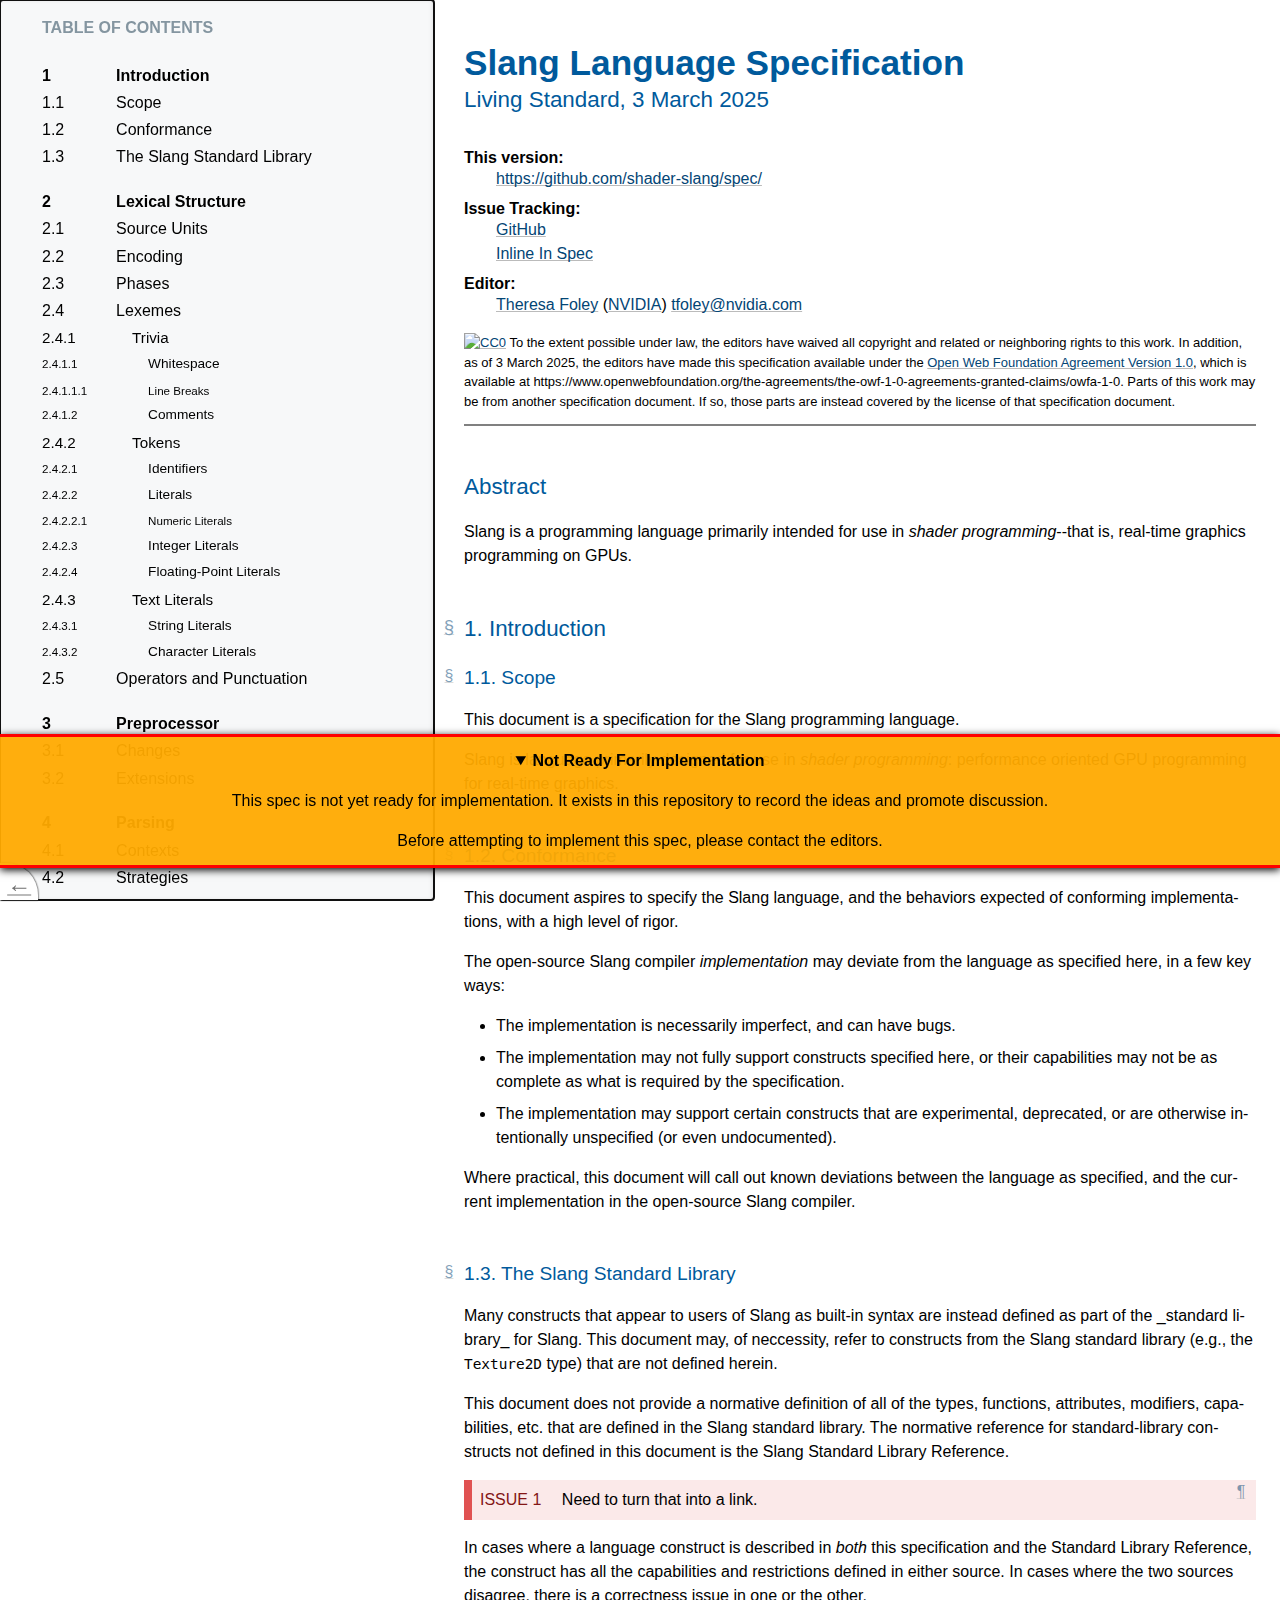
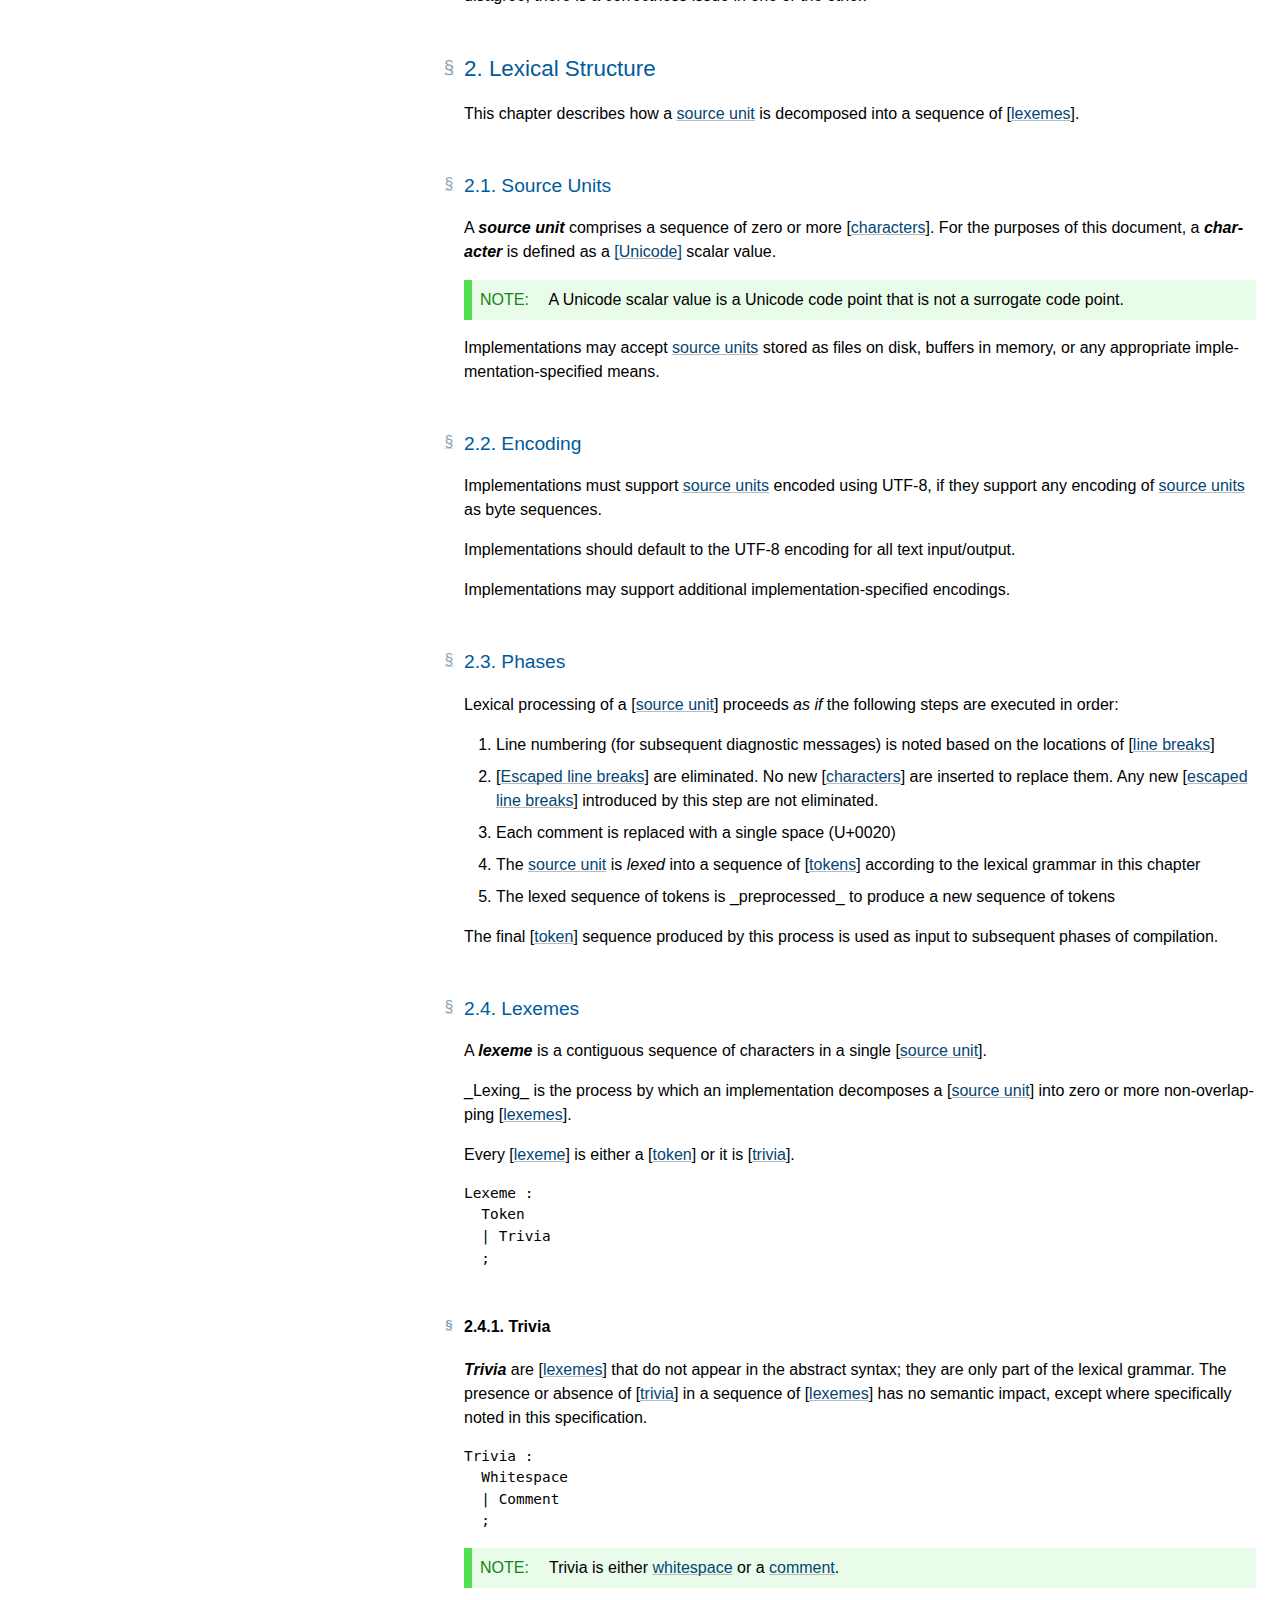
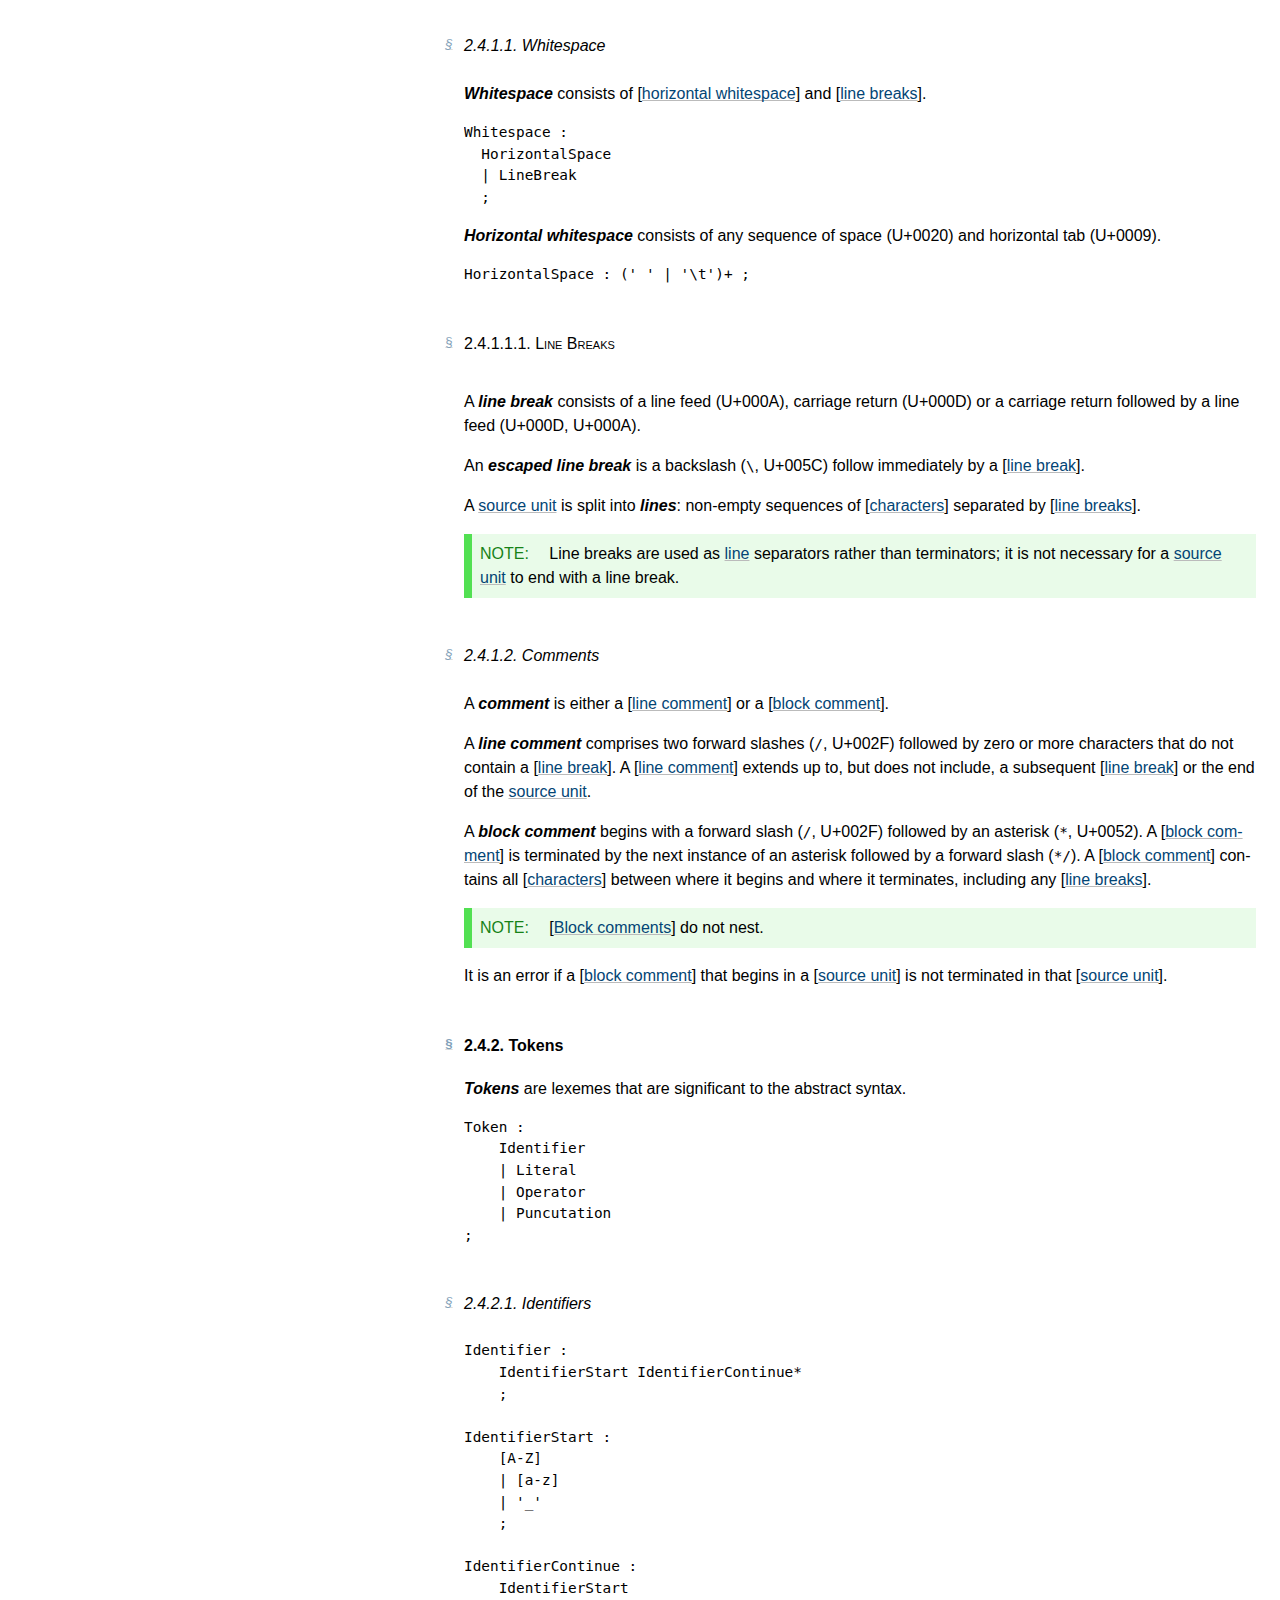
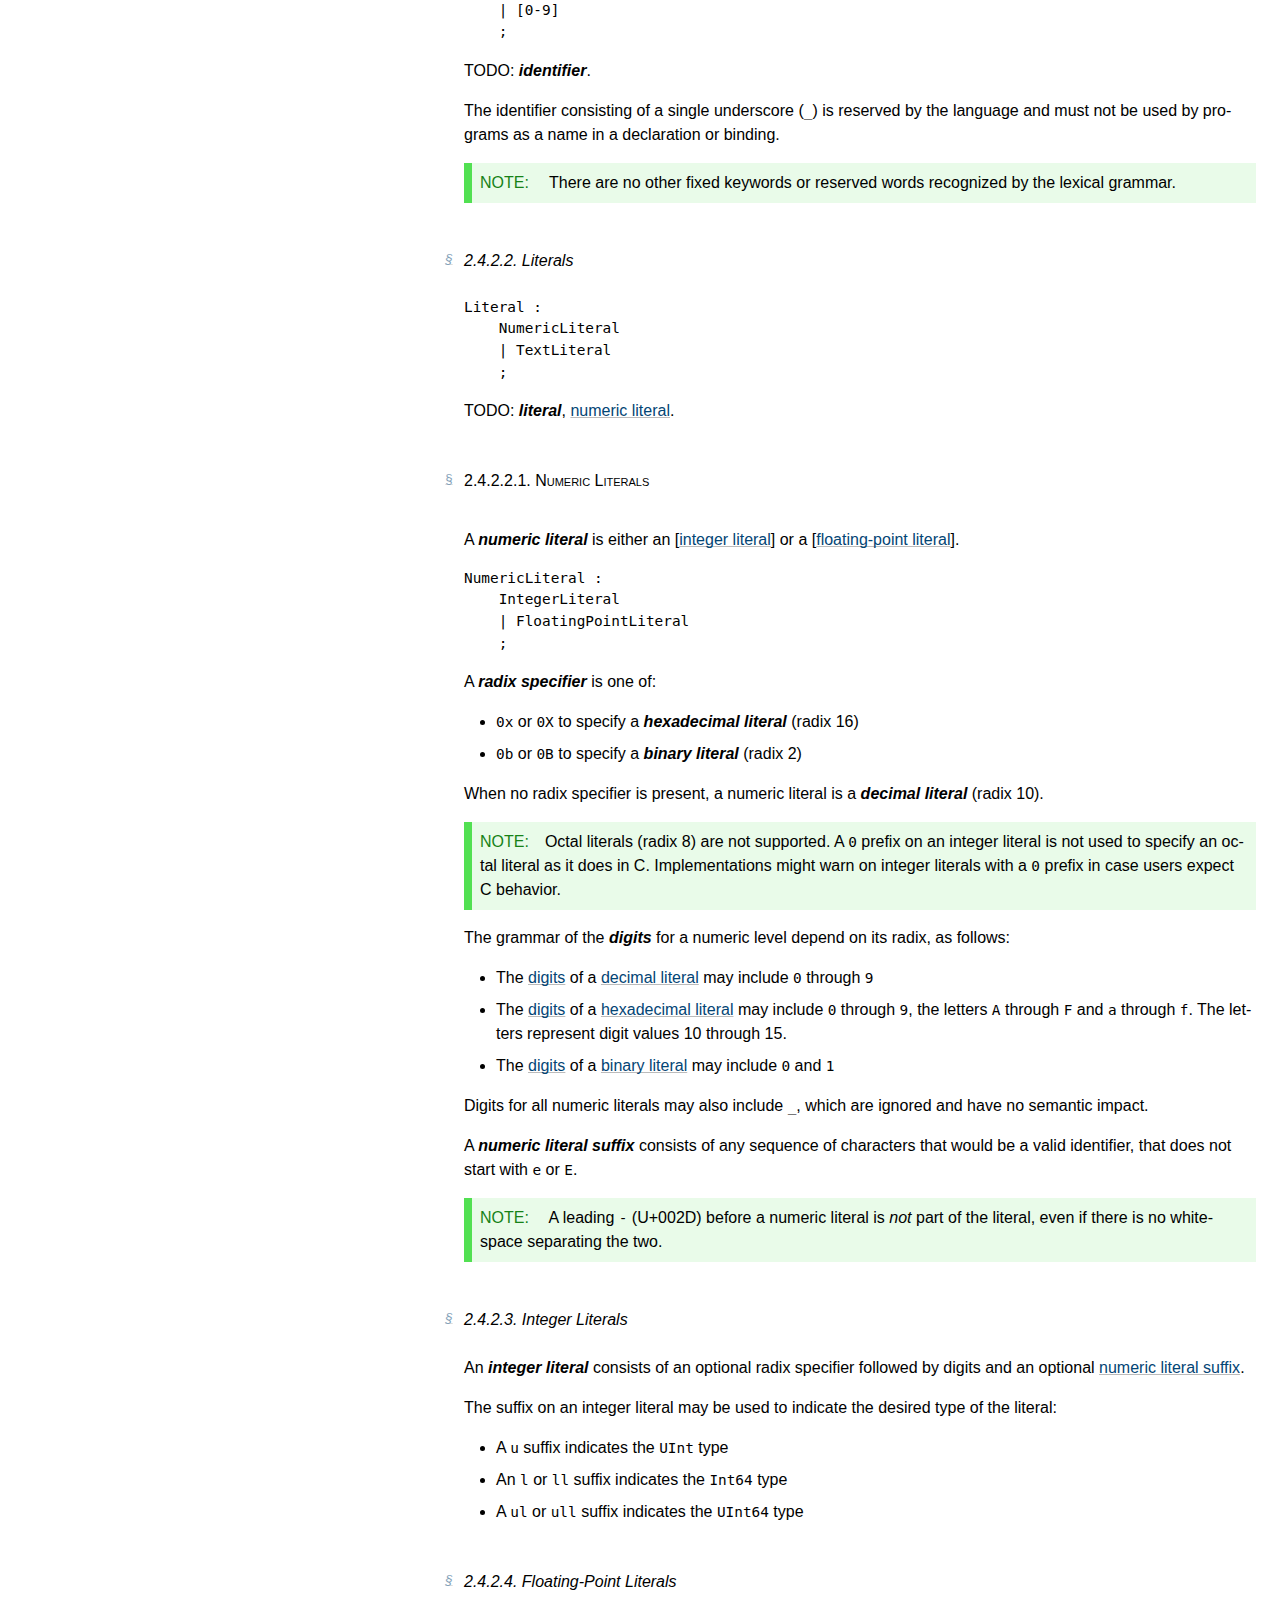
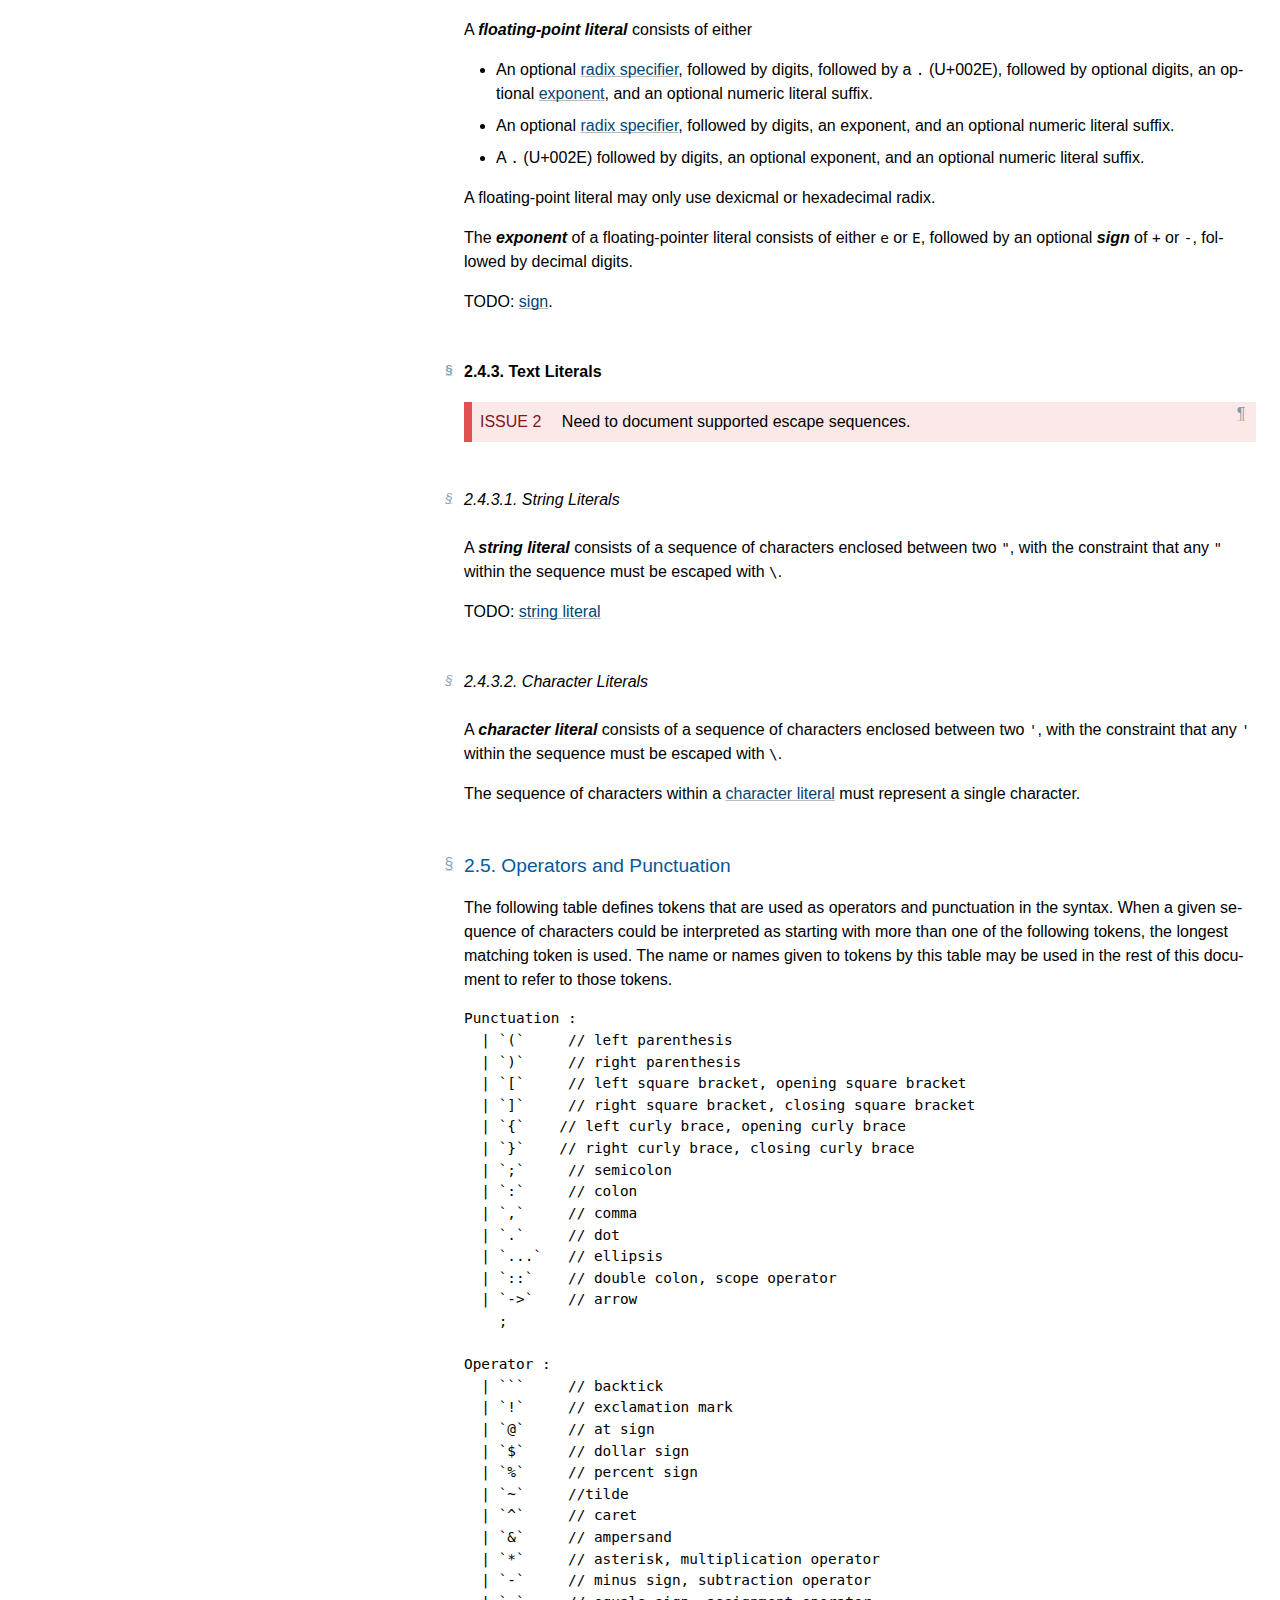
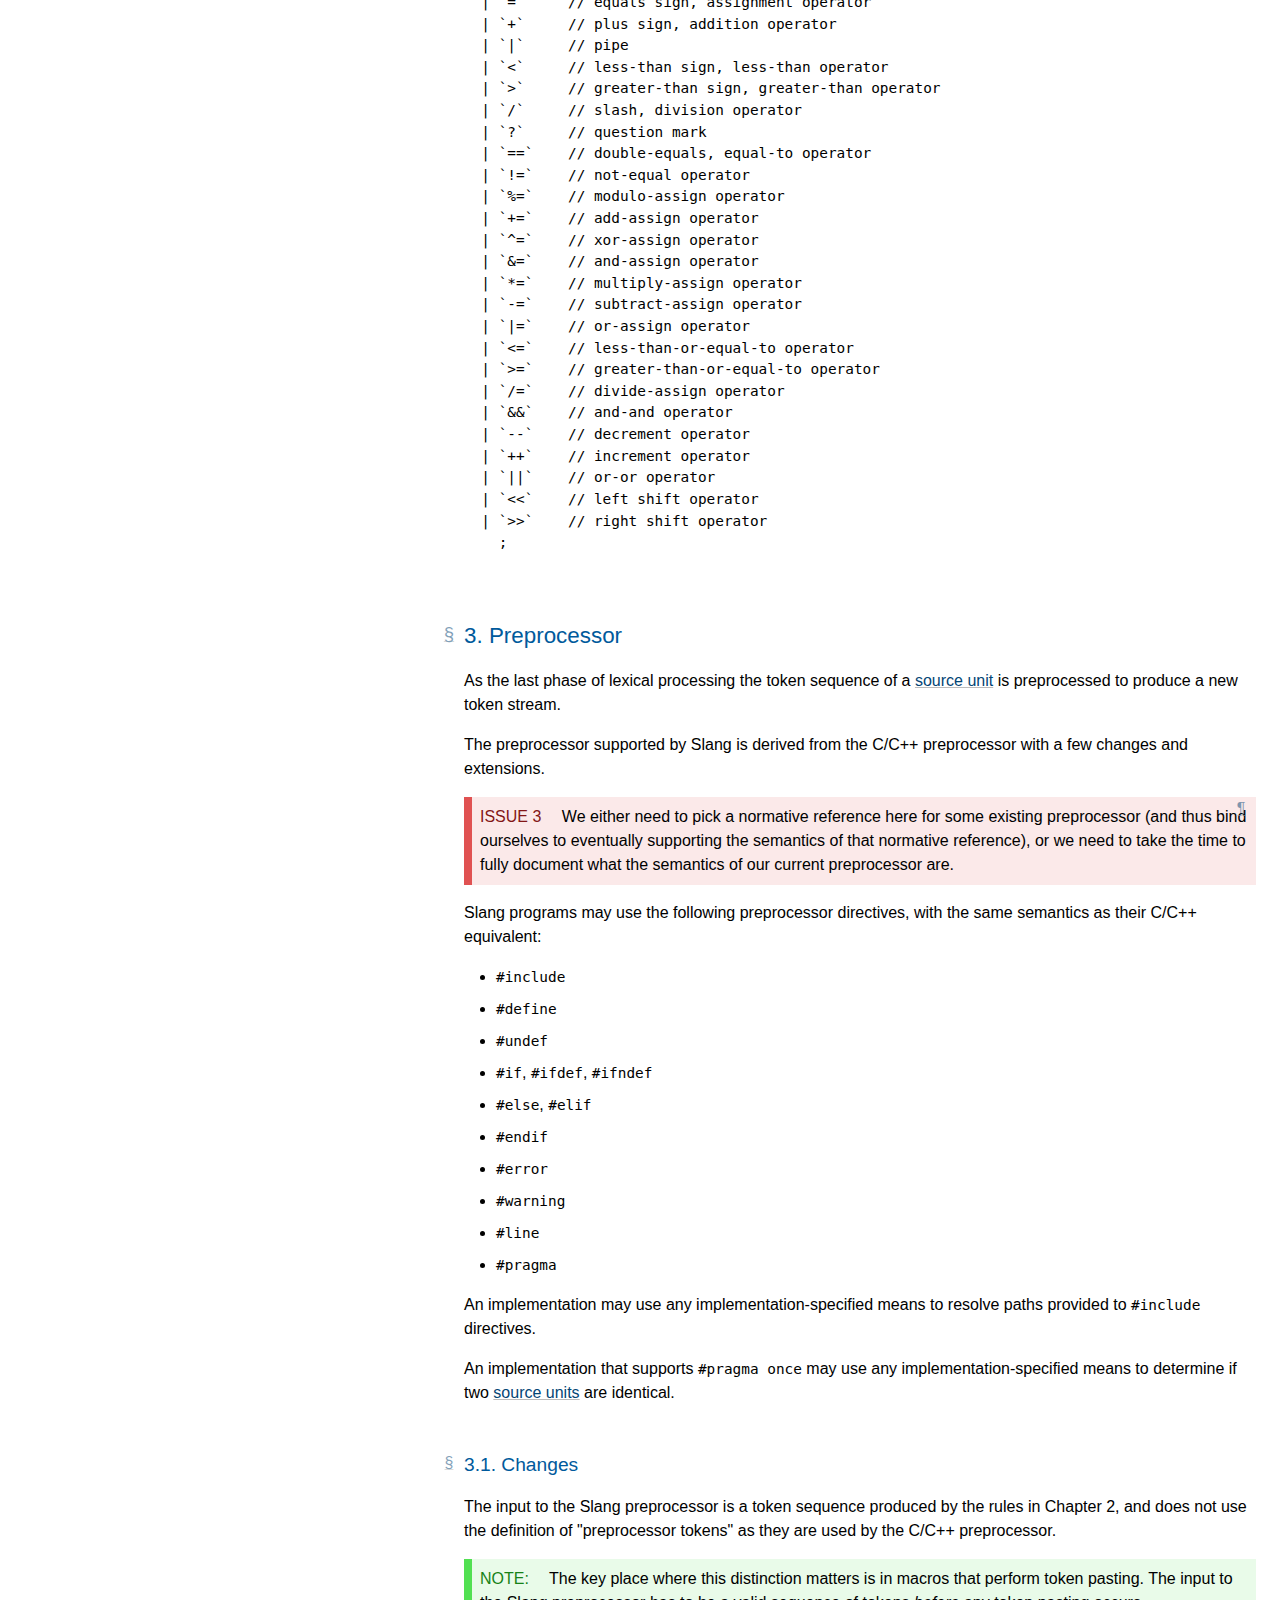
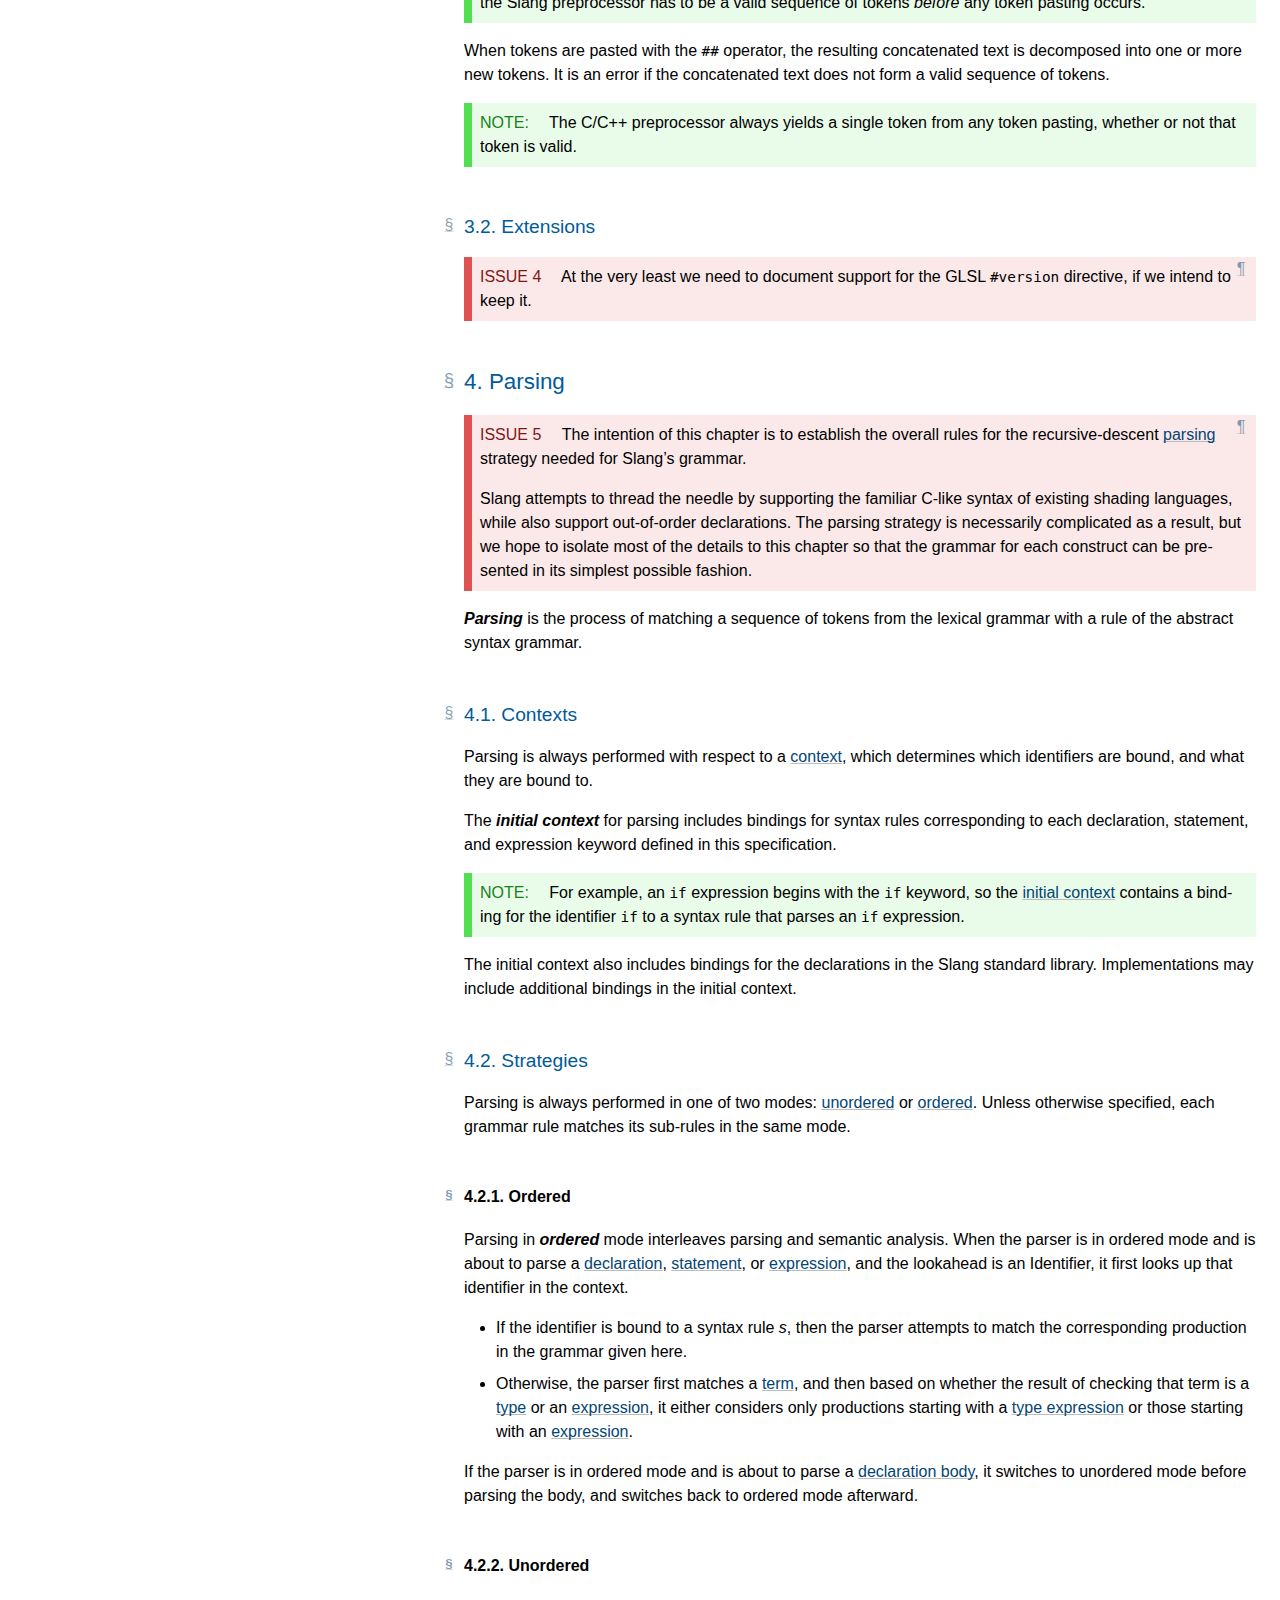
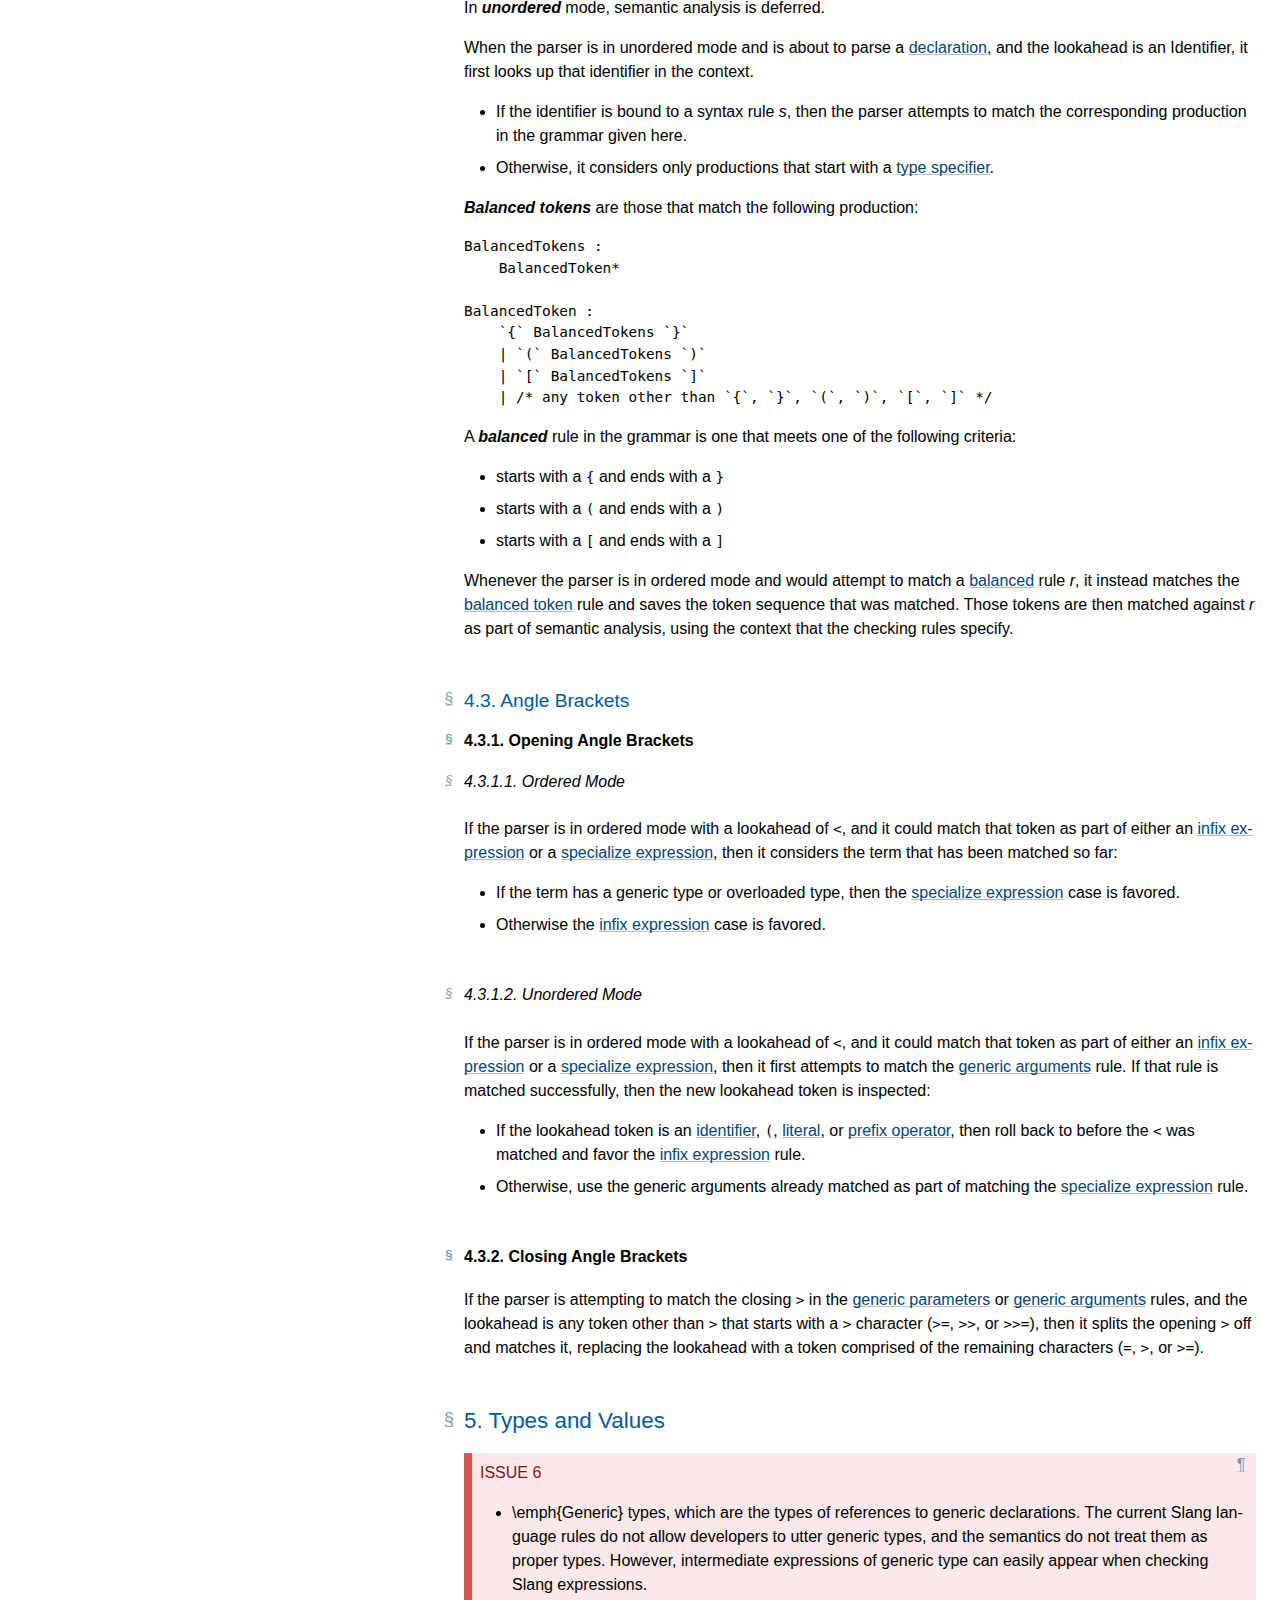
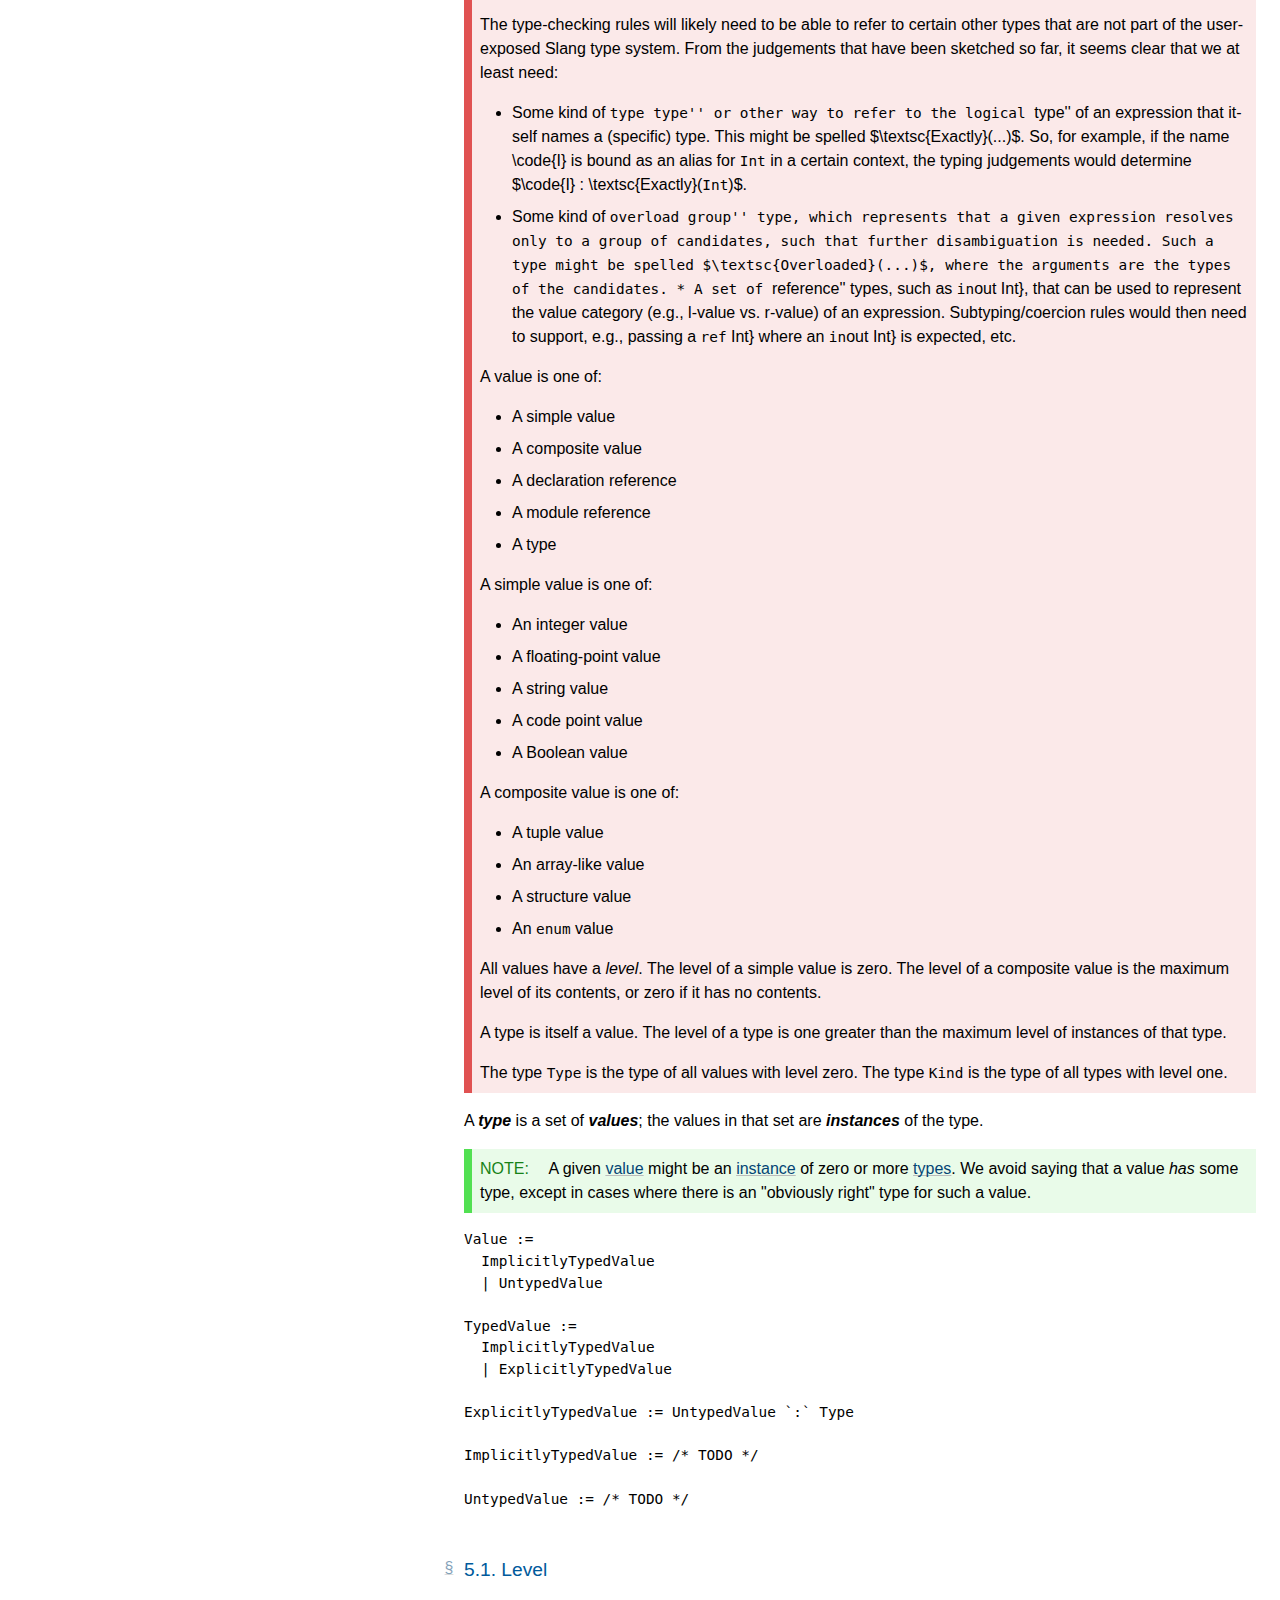
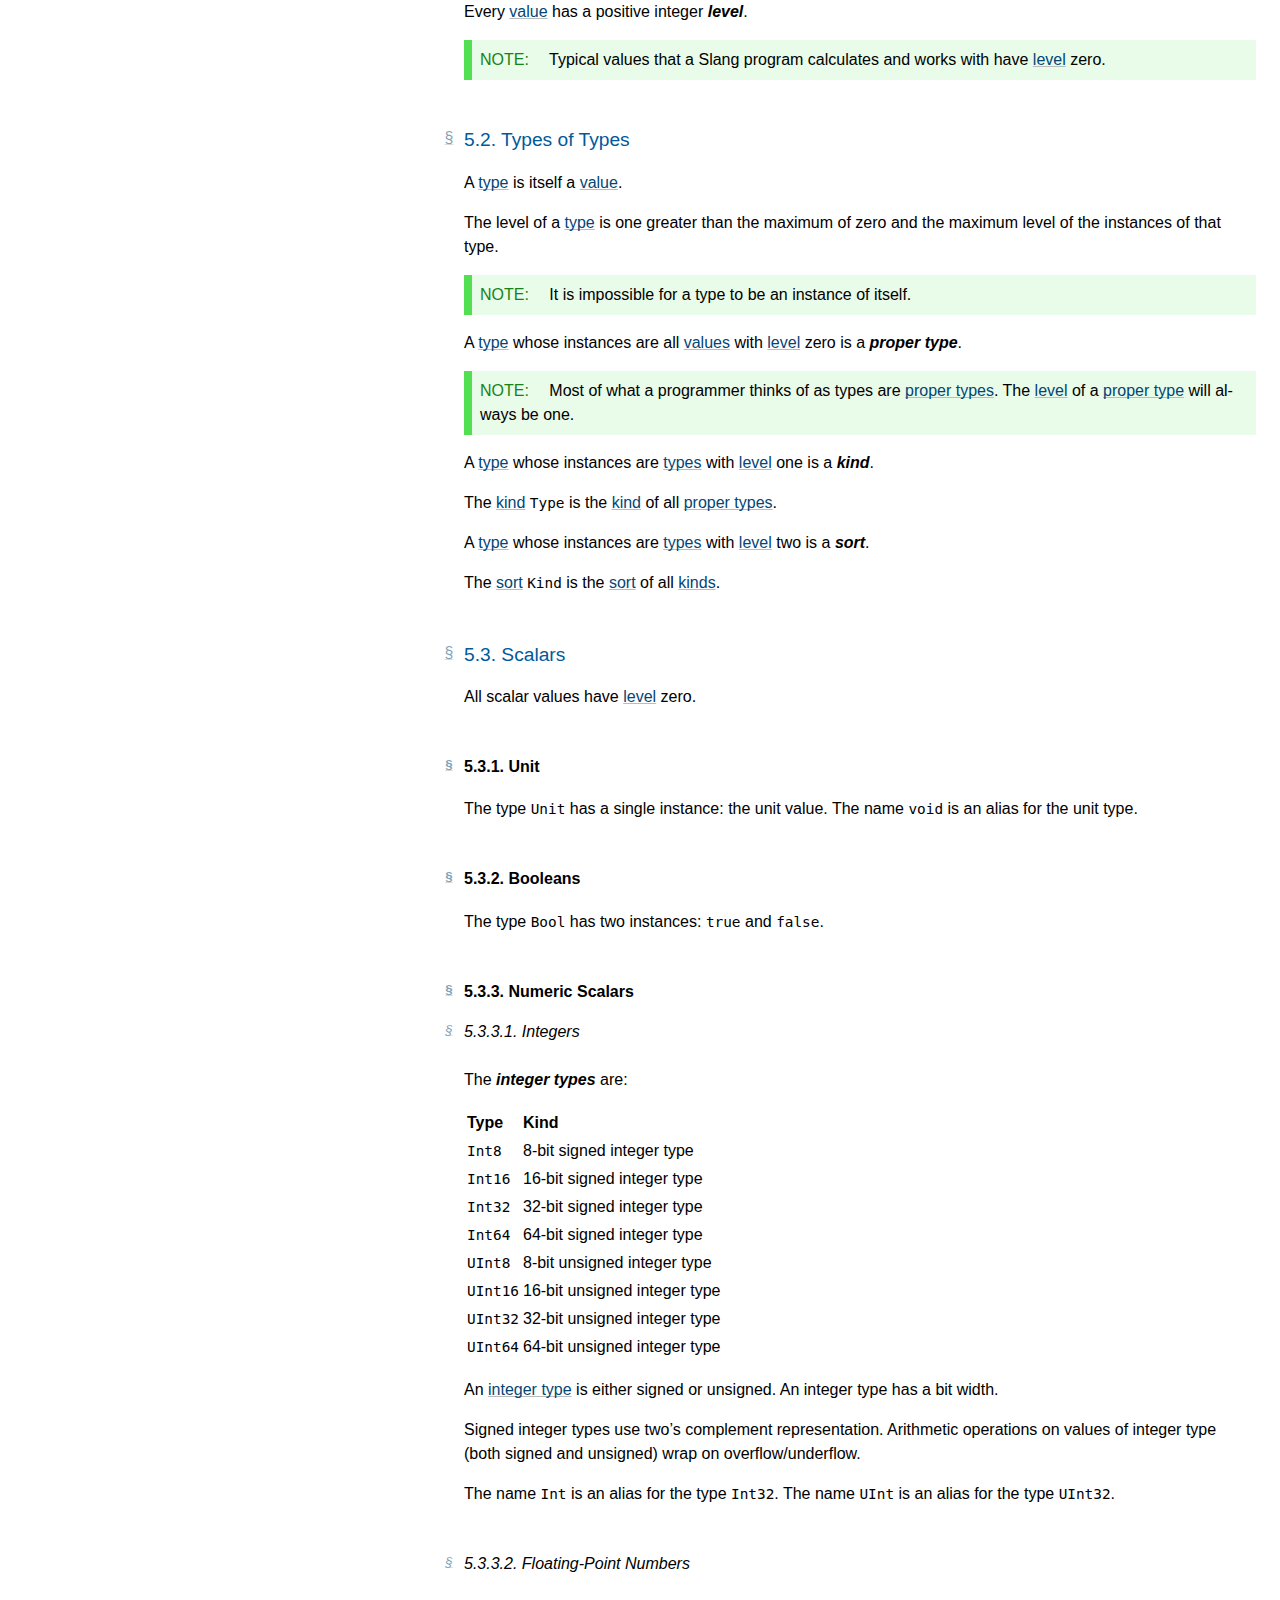
==== commit b775149d: "Update index.html output" ====
--- a/index.html
+++ b/index.html
@@ -2137,38 +2137,9 @@
       <li><a href="#intro.scope"><span class="secno">1.1</span> <span class="content">Scope</span></a>
       <li><a href="#intro.conformance"><span class="secno">1.2</span> <span class="content">Conformance</span></a>
       <li><a href="#intro.stdlib"><span class="secno">1.3</span> <span class="content">The Slang Standard Library</span></a>
-      <li>
-       <a href="#intro.conventions"><span class="secno">1.4</span> <span class="content">Document Conventions</span></a>
-       <ol class="toc">
-        <li><a href="#intro.conventions.terminology"><span class="secno">1.4.1</span> <span class="content">Terminology</span></a>
-        <li><a href="#intro.conventions.typographical"><span class="secno">1.4.2</span> <span class="content">Typographical Conventions</span></a>
-        <li><a href="#intro.conventions.meta"><span class="secno">1.4.3</span> <span class="content">Meta-Values and Meta-Types</span></a>
-        <li><a href="#intro.conventions.meta.var"><span class="secno">1.4.4</span> <span class="content">Meta-Variables</span></a>
-        <li><a href="#intro.conventions.meta.pattern"><span class="secno">1.4.5</span> <span class="content">Patterns</span></a>
-        <li><a href="#intro.conventions.meta.characteristic"><span class="secno">1.4.6</span> <span class="content">Characteristics of Meta-Values</span></a>
-        <li><a href="#intro.conventions.callouts"><span class="secno">1.4.7</span> <span class="content">Callouts</span></a>
-        <li><a href="#intro.conventions.traditional"><span class="secno">1.4.8</span> <span class="content">Traditional and Legacy Features</span></a>
-       </ol>
-      <li>
-       <a href="#intro.grammar"><span class="secno">1.5</span> <span class="content">Context-Free Grammars</span></a>
-       <ol class="toc">
-        <li>
-         <a href="#intro.grammar.notation"><span class="secno">1.5.1</span> <span class="content">Notation</span></a>
-         <ol class="toc">
-          <li><a href="#intro.grammar.notation.production"><span class="secno">1.5.1.1</span> <span class="content">Productions</span></a>
-          <li><a href="#intro.grammar.notation.terminal"><span class="secno">1.5.1.2</span> <span class="content">Terminals</span></a>
-          <li><a href="#intro.grammar.notation.nonterminal"><span class="secno">1.5.1.3</span> <span class="content">Nonterminals</span></a>
-          <li><a href="#intro.grammar.notation.alternative"><span class="secno">1.5.1.4</span> <span class="content">Terminals</span></a>
-          <li><a href="#intro.grammar.notation.optional"><span class="secno">1.5.1.5</span> <span class="content">Optionals</span></a>
-          <li><a href="#intro.grammar.notation.sequence"><span class="secno">1.5.1.6</span> <span class="content">Sequences</span></a>
-          <li><a href="#intro.grammar.notation.grouping"><span class="secno">1.5.1.7</span> <span class="content">Grouping</span></a>
-          <li><a href="#intro.grammar.notation.exclusion"><span class="secno">1.5.1.8</span> <span class="content">Exclusion</span></a>
-          <li><a href="#intro.grammar.notation.characteristics"><span class="secno">1.5.1.9</span> <span class="content">Characteristics</span></a>
-         </ol>
-       </ol>
      </ol>
     <li>
-     <a href="#CHAPTER.lex"><span class="secno">2</span> <span class="content">Lexical Structure</span></a>
+     <a href="#lex"><span class="secno">2</span> <span class="content">Lexical Structure</span></a>
      <ol class="toc">
       <li><a href="#lex.source-unit"><span class="secno">2.1</span> <span class="content">Source Units</span></a>
       <li><a href="#lex.encoding"><span class="secno">2.2</span> <span class="content">Encoding</span></a>
@@ -2206,7 +2177,6 @@
          </ol>
        </ol>
       <li><a href="#lex.token.punctuation"><span class="secno">2.5</span> <span class="content">Operators and Punctuation</span></a>
-      <li><a href="#lex.token.trivia"><span class="secno">2.6</span> <span class="content">Associating Trivia With Tokens</span></a>
      </ol>
     <li>
      <a href="#prepro"><span class="secno">3</span> <span class="content">Preprocessor</span></a>
@@ -2251,13 +2221,6 @@
          <ol class="toc">
           <li><a href="#type.scalar.numeric.int"><span class="secno">5.3.3.1</span> <span class="content">Integers</span></a>
           <li><a href="#type.scalar.numeric.float"><span class="secno">5.3.3.2</span> <span class="content">Floating-Point Numbers</span></a>
-         </ol>
-        <li>
-         <a href="#type.text"><span class="secno">5.3.4</span> <span class="content">Text</span></a>
-         <ol class="toc">
-          <li><a href="#type.text.unicode-scalar-value"><span class="secno">5.3.4.1</span> <span class="content">Unicode Scalar Values</span></a>
-          <li><a href="#type.text.char"><span class="secno">5.3.4.2</span> <span class="content">Characters</span></a>
-          <li><a href="#type.text.string"><span class="secno">5.3.4.3</span> <span class="content">Strings</span></a>
          </ol>
        </ol>
       <li><a href="#type.sequence.finite"><span class="secno">5.4</span> <span class="content">Finite Sequences</span></a>
@@ -2633,148 +2596,7 @@
    <p class="issue" id="issue-cebba3e7"><a class="self-link" href="#issue-cebba3e7"></a> Need to turn that into a link.</p>
    <p>In cases where a language construct is described in <em>both</em> this specification and the Standard Library Reference, the construct has all the capabilities and restrictions defined in either source.
 In cases where the two sources disagree, there is a correctness issue in one or the other.</p>
-   <h3 class="heading settled" data-level="1.4" id="intro.conventions"><span class="secno">1.4. </span><span class="content">Document Conventions</span><a class="self-link" href="#intro.conventions"></a></h3>
-   <h4 class="heading settled" data-level="1.4.1" id="intro.conventions.terminology"><span class="secno">1.4.1. </span><span class="content">Terminology</span><a class="self-link" href="#intro.conventions.terminology"></a></h4>
-   <p>The key words <strong>must</strong>, <strong>must not</strong>, <strong>required</strong>, <strong>shall</strong>, <strong>shall not</strong>, <strong>should</strong>, <strong>should not</strong>, <strong>recommended</strong>, <strong>may</strong>, and <strong>optional</strong> in this document are to be interpreted as described in <a href="https://www.ietf.org/rfc/rfc2119.txt">RFC 2199</a>.</p>
-   <p>Uses of the words "descriptive" and "information" in this document are to be interpreted as synonymous with "non-normative."</p>
-   <h4 class="heading settled" data-level="1.4.2" id="intro.conventions.typographical"><span class="secno">1.4.2. </span><span class="content">Typographical Conventions</span><a class="self-link" href="#intro.conventions.typographical"></a></h4>
-   <p>This document makes use of the following conventions to improve readability:</p>
-   <ul>
-    <li data-md>
-     <p>When a term is introduced and defined, it will be in bold and italics. For example: a <dfn class="dfn-paneled" data-dfn-type="dfn" data-noexport id="duck">duck</dfn> is something that looks like a <a data-link-type="dfn" href="#duck" id="ref-for-duck">duck</a> and quacks like a <a data-link-type="dfn" href="#duck" id="ref-for-duck①">duck</a>.</p>
-    <li data-md>
-     <p>Code fragments in Slang or other programming languages use a fixed-width font. For example: <code>a + b</code>.</p>
-   </ul>
-   <h4 class="heading settled" data-level="1.4.3" id="intro.conventions.meta"><span class="secno">1.4.3. </span><span class="content">Meta-Values and Meta-Types</span><a class="self-link" href="#intro.conventions.meta"></a></h4>
-   <p>The specification defines a variety of concepts (e.g., grammar productions, types, and values) that are used to define the static and dynamic semantics of Slang code.
-In many cases, these concepts exist only to serve this specification, and cannot be directly named or manipulated in Slang code itself.</p>
-   <p>We refer to these abstract concepts as <dfn class="dfn-paneled" data-dfn-type="dfn" data-export id="meta-values">meta-values</dfn>. All <a data-link-type="dfn" href="#meta-values" id="ref-for-meta-values">meta-values</a> are themselves <a data-link-type="dfn" href="#values" id="ref-for-values">values</a>.
-A <dfn class="dfn-paneled" data-dfn-type="dfn" data-export id="meta-type">meta-type</dfn> is a <a data-link-type="dfn" href="#type" id="ref-for-type">type</a> with instances that are all <a data-link-type="dfn" href="#meta-values" id="ref-for-meta-values①">meta-values</a>.</p>
-   <p>This specification may introduce a named <a data-link-type="dfn" href="#meta-values" id="ref-for-meta-values②">meta-value</a> in prose, or via grammar rules.
-When a <a data-link-type="dfn" href="#meta-values" id="ref-for-meta-values③">meta-value</a> is introduced or referenced, it name may be rendered using one of the following conventions:</p>
-   <ul>
-    <li data-md>
-     <p>A <a data-link-type="dfn" href="#meta-values" id="ref-for-meta-values④">meta-value</a> name may be rendered in italics and <em>UpperCamelCase</em>. E.g., <a data-link-type="dfn" href="#if-statement" id="ref-for-if-statement"><em>IfStatement</em></a>, <a data-link-type="dfn" href="#unit-type" id="ref-for-unit-type"><em>UnitType</em></a></p>
-    <li data-md>
-     <p>When a <a data-link-type="dfn" href="#meta-values" id="ref-for-meta-values⑤">meta-value</a> corresponds to a named declaration, keyword, attribute, or other entity that can be referenced in Slang code, its name may be rendered in a fixed-width font. E.g., the <a data-link-type="dfn" href="#unit-type" id="ref-for-unit-type①"><code>Unit</code></a> type.</p>
-    <li data-md>
-     <p>In prose, a <a data-link-type="dfn" href="#meta-values" id="ref-for-meta-values⑥">meta-value</a> name may be rendered as ordinary English, possibly with words that reference Slang language keywords in a fixed-width font. E.g., <a data-link-type="dfn" href="#if-statement" id="ref-for-if-statement①"><code>if</code> statement</a>, <a data-link-type="dfn" href="#unit-type" id="ref-for-unit-type②">unit type</a>.</p>
-   </ul>
-   <p>In each case, the concept being referenced is the same; for example, the references <a data-link-type="dfn" href="#unit-type" id="ref-for-unit-type③"><em>UnitType</em></a>, <a data-link-type="dfn" href="#unit-type" id="ref-for-unit-type④"><code>Unit</code></a>, and <a data-link-type="dfn" href="#unit-type" id="ref-for-unit-type⑤">unit type</a> all refer to the same definition.</p>
-   <h4 class="heading settled" data-level="1.4.4" id="intro.conventions.meta.var"><span class="secno">1.4.4. </span><span class="content">Meta-Variables</span><a class="self-link" href="#intro.conventions.meta.var"></a></h4>
-   <p>A <dfn class="dfn-paneled" data-dfn-type="dfn" data-export id="meta-variable">meta-variable</dfn> is a placeholder name that may represents an unknown <a data-link-type="dfn" href="#meta-values" id="ref-for-meta-values⑦">meta-value</a> of some <a data-link-type="dfn" href="#meta-type" id="ref-for-meta-type">meta-type</a>.
-A <a data-link-type="dfn" href="#meta-variable" id="ref-for-meta-variable">meta-variable</a> is rendered in italics, and must either be in <em>lowerCamelCase</em>, or consist of a single letter (either upper- or lower-case).
-For example, text might introduce a <a data-link-type="dfn" href="#meta-variable" id="ref-for-meta-variable①">meta-variable</a> named <var>e</var> that represents an unknown <a data-link-type="dfn" href="#expressions" id="ref-for-expressions">expression</a>.</p>
-   <p>The text that introduces a <a data-link-type="dfn" href="#meta-variable" id="ref-for-meta-variable②">meta-variable</a> may explicitly specify the <a data-link-type="dfn" href="#type" id="ref-for-type①">type</a> of that variable.
-When the name of a <a data-link-type="dfn" href="#meta-variable" id="ref-for-meta-variable③">meta-variable</a> matches the name of a <a data-link-type="dfn" href="#type" id="ref-for-type②">type</a>, then it is implicitly a variable of the corresponding type.</p>
-   <h4 class="heading settled" data-level="1.4.5" id="intro.conventions.meta.pattern"><span class="secno">1.4.5. </span><span class="content">Patterns</span><a class="self-link" href="#intro.conventions.meta.pattern"></a></h4>
-   <p>When introducing a <a data-link-type="dfn" href="#meta-values" id="ref-for-meta-values⑧">meta-value</a> that is an instance of some nonterminal in a grammar, this specification may express the value as a <dfn class="dfn-paneled" data-dfn-type="dfn" data-export id="meta-pattern">meta-pattern</dfn>: a sequence of terminals and <a data-link-type="dfn" href="#meta-variable" id="ref-for-meta-variable④">meta-variables</a> that match the corresponding nonterminal.
-For example, we might refer to "the <a data-link-type="dfn" href="#block-statement" id="ref-for-block-statement">block statement</a> <code>{</code> <var>stmts</var> <code>}</code>", implicitly introducing the <a data-link-type="dfn" href="#meta-variable" id="ref-for-meta-variable⑤">meta-variable</a> <var>stmts</var> of type <em>Statements</em>.</p>
-   <p>The type of a <a data-link-type="dfn" href="#meta-variable" id="ref-for-meta-variable⑥">meta-variable</a> in a <a data-link-type="dfn" href="#meta-pattern" id="ref-for-meta-pattern">meta-pattern</a> may be explicitly specified in prose, or it may be implicit from the position of the <a data-link-type="dfn" href="#meta-variable" id="ref-for-meta-variable⑦">meta-variable</a> and the grammar production being matched.</p>
-   <p>A pattern may also specify a type for a <a data-link-type="dfn" href="#meta-variable" id="ref-for-meta-variable⑧">meta-variable</a> by immediately suffixing the <a data-link-type="dfn" href="#meta-variable" id="ref-for-meta-variable⑨">meta-variable</a> with a colon and a <a data-link-type="dfn" href="#type" id="ref-for-type③">type</a> in <em>UpperCamelCase</em>.
-For example, a reference to "the <a data-link-type="dfn" href="#block-statement" id="ref-for-block-statement①">block statement</a> <code>{</code> <var>stmts</var>:<em>Statements</em> <code>}</code>" makes the type of <var>stmts</var> more explicit.</p>
-   <h4 class="heading settled" data-level="1.4.6" id="intro.conventions.meta.characteristic"><span class="secno">1.4.6. </span><span class="content">Characteristics of Meta-Values</span><a class="self-link" href="#intro.conventions.meta.characteristic"></a></h4>
-   <p>A <dfn class="dfn-paneled" data-dfn-type="dfn" data-export id="characteristic">characteristic</dfn> of a <a data-link-type="dfn" href="#meta-values" id="ref-for-meta-values⑨">meta-value</a> is a named property, attribute, or quality of that value.</p>
-   <h4 class="heading settled" data-level="1.4.7" id="intro.conventions.callouts"><span class="secno">1.4.7. </span><span class="content">Callouts</span><a class="self-link" href="#intro.conventions.callouts"></a></h4>
-   <p>This document uses a few kinds of <dfn class="dfn-paneled" data-dfn-type="dfn" data-noexport id="callouts">callouts</dfn>, which start bold word indicating the kind of callout. For example, the following is a note:</p>
-   <p class="note" role="note"><span class="marker">Note:</span> Notes are rendered like this.</p>
-   <p>The kinds of <a data-link-type="dfn" href="#callouts" id="ref-for-callouts">callouts</a> used in this document are:</p>
-   <div class="issue" id="issue-9b59a80d"><a class="self-link" href="#issue-9b59a80d"></a>List the cases we end up using here</div>
-   <h4 class="heading settled" data-level="1.4.8" id="intro.conventions.traditional"><span class="secno">1.4.8. </span><span class="content">Traditional and Legacy Features</span><a class="self-link" href="#intro.conventions.traditional"></a></h4>
-   <p>Some features of the Slang language are considered <dfn class="dfn-paneled" data-dfn-type="dfn" data-noexport id="traditional">traditional</dfn> or <dfn class="dfn-paneled" data-dfn-type="dfn" data-noexport id="legacy">legacy</dfn> features.
-The language supports these constructs, syntax, etc. in order to facilitate compatibility with existing code in other GPU languages, such as HLSL.</p>
-   <p>Sections that introduce <a data-link-type="dfn" href="#traditional" id="ref-for-traditional">traditional</a> or <a data-link-type="dfn" href="#legacy" id="ref-for-legacy">legacy</a> features begin with a callout indicating the status of those features.</p>
-   <p><a data-link-type="dfn" href="#legacy" id="ref-for-legacy①">Legacy</a> features are those that undermine the consistency and simplicity of the language, and complicate its implementation, for little practical benefit.
-These features should be considered as candidates for removal in future versions of this specification.
-Legacy features are optional, unless otherwise indicated.</p>
-   <p><a data-link-type="dfn" href="#traditional" id="ref-for-traditional①">Traditional</a> features are those that may not represent the long-term design trajectory of the language, but that offer significant practical benefit to users of the language.
-Traditional features are required, unless otherwise indicated.</p>
-   <h3 class="heading settled" data-level="1.5" id="intro.grammar"><span class="secno">1.5. </span><span class="content">Context-Free Grammars</span><a class="self-link" href="#intro.grammar"></a></h3>
-   <p>This specification uses <a data-link-type="dfn" href="#context-free-grammar" id="ref-for-context-free-grammar">context-free grammars</a> to define:</p>
-   <ul>
-    <li data-md>
-     <p>The lexical syntax of Slang</p>
-    <li data-md>
-     <p>The abstract syntax of Slang</p>
-    <li data-md>
-     <p>Representations for <a data-link-type="dfn" href="#meta-values" id="ref-for-meta-values①⓪">meta-values</a> used in this specification</p>
-   </ul>
-   <p>A <dfn class="dfn-paneled" data-dfn-type="dfn" data-export id="context-free-grammar">context-free grammar</dfn> consists of an alphabet of <dfn class="dfn-paneled" data-dfn-type="dfn" data-export id="terminal">terminal</dfn> symbols, and zero or more <a data-link-type="dfn" href="#production" id="ref-for-production">productions</a>.
-A <dfn class="dfn-paneled" data-dfn-type="dfn" data-export id="production">production</dfn> consists of a <a data-link-type="dfn" href="#left-hand-side" id="ref-for-left-hand-side">left-hand side</a> and a <a data-link-type="dfn" href="#right-hand-side" id="ref-for-right-hand-side">right-hand side</a>.</p>
-   <p>The <dfn class="dfn-paneled" data-dfn-type="dfn" data-export id="left-hand-side">left-hand side</dfn> of a <a data-link-type="dfn" href="#production" id="ref-for-production①">production</a> consists of a single <a data-link-type="dfn" href="#nonterminal" id="ref-for-nonterminal">nonterminal</a> symbol.
-A <a data-link-type="dfn" href="#production" id="ref-for-production②">production</a> is <strong>for</strong> the <a data-link-type="dfn" href="#nonterminal" id="ref-for-nonterminal①">nonterminal</a> on its <a data-link-type="dfn" href="#left-hand-side" id="ref-for-left-hand-side①">left-hand side</a>.</p>
-   <p>The <dfn class="dfn-paneled" data-dfn-type="dfn" data-export id="right-hand-side">right-hand side</dfn> of a <a data-link-type="dfn" href="#production" id="ref-for-production③">production</a> consists of an ordered sequence of zero or more <a data-link-type="dfn" href="#nonterminal" id="ref-for-nonterminal②">nonterminal</a> and <a data-link-type="dfn" href="#terminal" id="ref-for-terminal">terminal</a> symbols.</p>
-   <p>A <dfn class="dfn-paneled" data-dfn-type="dfn" data-export id="chain-production">chain production</dfn> is a <a data-link-type="dfn" href="#production" id="ref-for-production④">production</a> that has exactly one <a data-link-type="dfn" href="#nonterminal" id="ref-for-nonterminal③">nonterminal</a> symbol on its <a data-link-type="dfn" href="#right-hand-side" id="ref-for-right-hand-side①">right-hand side</a>.</p>
-   <p class="note" role="note"><span class="marker">Note:</span> a chain production can have zero or more <a data-link-type="dfn" href="#terminal" id="ref-for-terminal①">terminals</a> on its <a data-link-type="dfn" href="#right-hand-side" id="ref-for-right-hand-side②">right-hand side</a>, in addition to the single <a data-link-type="dfn" href="#nonterminal" id="ref-for-nonterminal④">nonterminal</a>.</p>
-   <p>A <dfn class="dfn-paneled" data-dfn-type="dfn" data-export id="trivial-production">trivial production</dfn> is a <a data-link-type="dfn" href="#chain-production" id="ref-for-chain-production">chain production</a> that has zero <a data-link-type="dfn" href="#terminal" id="ref-for-terminal②">terminals</a> on its <a data-link-type="dfn" href="#right-hand-side" id="ref-for-right-hand-side③">right-hand side</a>.
-A <a data-link-type="dfn" href="#nonterminal" id="ref-for-nonterminal⑤">nonterminal</a> is abstract if all of the productions for that nonterminal are trivial productions.</p>
-   <p>A <dfn class="dfn-paneled" data-dfn-type="dfn" data-export id="nonterminal">nonterminal</dfn> of a <a data-link-type="dfn" href="#context-free-grammar" id="ref-for-context-free-grammar①">context-free grammar</a> is a <a data-link-type="dfn" href="#meta-type" id="ref-for-meta-type①">meta-type</a>.
-An instance of a non-abstract <a data-link-type="dfn" href="#nonterminal" id="ref-for-nonterminal⑥">nonterminal</a> is the result of matching a <a data-link-type="dfn" href="#production" id="ref-for-production⑤">production</a> for that <a data-link-type="dfn" href="#nonterminal" id="ref-for-nonterminal⑦">nonterminal</a>, and consists of a sequence of matches for each of the terms on the <a data-link-type="dfn" href="#right-hand-side" id="ref-for-right-hand-side④">right-hand side</a> of that <a data-link-type="dfn" href="#production" id="ref-for-production⑥">production</a>.</p>
-   <p>An instance of an abstract <a data-link-type="dfn" href="#nonterminal" id="ref-for-nonterminal⑧">nonterminal</a> is an instance of one of the nonterminals on the right-hand side of one of its productions.</p>
-   <p class="note" role="note"><span class="marker">Note:</span> If there exists a trivial production for <a data-link-type="dfn" href="#nonterminal" id="ref-for-nonterminal⑨">nonterminal</a> <var>A</var> that has a <a data-link-type="dfn" href="#right-hand-side" id="ref-for-right-hand-side⑤">right-hand side</a> consisting of <a data-link-type="dfn" href="#nonterminal" id="ref-for-nonterminal①⓪">nonterminal</a> <var>B</var>, then <var>B</var> is a subtype of <var>A</var>.</p>
-   <h4 class="heading settled" data-level="1.5.1" id="intro.grammar.notation"><span class="secno">1.5.1. </span><span class="content">Notation</span><a class="self-link" href="#intro.grammar.notation"></a></h4>
-   <p>This specification uses a notation inspired by Extended Backus-Naur Form to define <a data-link-type="dfn" href="#context-free-grammar" id="ref-for-context-free-grammar②">context-free grammars</a>.
-The notation uses the following notational conventions:</p>
-   <h5 class="heading settled" data-level="1.5.1.1" id="intro.grammar.notation.production"><span class="secno">1.5.1.1. </span><span class="content">Productions</span><a class="self-link" href="#intro.grammar.notation.production"></a></h5>
-   <p class="issue" id="issue-0aca773b"><a class="self-link" href="#issue-0aca773b"></a> Need to write this up.</p>
-   <h5 class="heading settled" data-level="1.5.1.2" id="intro.grammar.notation.terminal"><span class="secno">1.5.1.2. </span><span class="content">Terminals</span><a class="self-link" href="#intro.grammar.notation.terminal"></a></h5>
-   <p>Terminals in the lexical and abstract syntax are rendered in a fixed-width font: e.g., <code>func</code>.</p>
-   <p>Terminals used in grammar rules for <a data-link-type="dfn" href="#meta-values" id="ref-for-meta-values①①">meta-values</a> are rendered in bold: e.g., <strong>extends</strong>.</p>
-   <h5 class="heading settled" data-level="1.5.1.3" id="intro.grammar.notation.nonterminal"><span class="secno">1.5.1.3. </span><span class="content">Nonterminals</span><a class="self-link" href="#intro.grammar.notation.nonterminal"></a></h5>
-   <p>Nonterminals in grammar rules are named in upper camel case, and rendered in italics: e.g., <em>CallExpression</em>.
-This convention is consistent with the notational conventions for <a data-link-type="dfn" href="#meta-type" id="ref-for-meta-type②">meta-types</a>.</p>
-   <ul>
-    <li data-md>
-     <p>A nonterminal on the right-hand side of a production may introduce a name for that nonterminal in lower camel case, using the same syntax as for <a data-link-type="dfn" href="#meta-variable" id="ref-for-meta-variable①⓪">meta-variables</a> in <a data-link-type="dfn" href="#meta-pattern" id="ref-for-meta-pattern①">meta-patterns</a>. E.g., <em>base</em> : <em>TypeExpression</em>.</p>
-   </ul>
-   <h5 class="heading settled" data-level="1.5.1.4" id="intro.grammar.notation.alternative"><span class="secno">1.5.1.4. </span><span class="content">Terminals</span><a class="self-link" href="#intro.grammar.notation.alternative"></a></h5>
-   <p>A plain-text vertical bar is used to separate alternatives. E.g., <em>IntegerLiteral</em> | <em>FloatingPointLiteral</em></p>
-   <h5 class="heading settled" data-level="1.5.1.5" id="intro.grammar.notation.optional"><span class="secno">1.5.1.5. </span><span class="content">Optionals</span><a class="self-link" href="#intro.grammar.notation.optional"></a></h5>
-   <p>A plain-text question mark (?) as a suffix indicates that the given element is optional. E.g., <em>Expression</em>?</p>
-   <h5 class="heading settled" data-level="1.5.1.6" id="intro.grammar.notation.sequence"><span class="secno">1.5.1.6. </span><span class="content">Sequences</span><a class="self-link" href="#intro.grammar.notation.sequence"></a></h5>
-   <p>A plain-text asterisk (*) as a suffix indicates that a given element may be repeated zero or more times. E.g., <em>Modifier</em> *</p>
-   <p>A plain-text plus sign (+) as a suffix indicates that a given element may be repeated one or more times. E.g., <em>AccessorDeclaration</em>+</p>
-   <p>As an additional convenience, when an asertisk or plus is applied to a grouping where the last item in that grouping is a terminal consisting of a single comma (<code>,</code>), that phrase represents a repetition of <em>comma-separated</em> elements.</p>
-   <h5 class="heading settled" data-level="1.5.1.7" id="intro.grammar.notation.grouping"><span class="secno">1.5.1.7. </span><span class="content">Grouping</span><a class="self-link" href="#intro.grammar.notation.grouping"></a></h5>
-   <p>Plain-text parentheses are used for grouping. E.g., <em>Expression</em> (<code>,</code> <em>Expression</em>)</p>
-   <h5 class="heading settled" data-level="1.5.1.8" id="intro.grammar.notation.exclusion"><span class="secno">1.5.1.8. </span><span class="content">Exclusion</span><a class="self-link" href="#intro.grammar.notation.exclusion"></a></h5>
-   <p>A plain-text minus (-) used as an infix operator matches input that matches its left operand but not its right operand.</p>
-   <h5 class="heading settled" data-level="1.5.1.9" id="intro.grammar.notation.characteristics"><span class="secno">1.5.1.9. </span><span class="content">Characteristics</span><a class="self-link" href="#intro.grammar.notation.characteristics"></a></h5>
-   <p>A match for a <a data-link-type="dfn" href="#production" id="ref-for-production⑦">production</a> will have zero or more characteristics introduced by the <a data-link-type="dfn" href="#right-hand-side" id="ref-for-right-hand-side⑥">right-hand side</a> of that production.</p>
-   <p>If the <a data-link-type="dfn" href="#right-hand-side" id="ref-for-right-hand-side⑦">right-hand side</a> of a non-trivial <a data-link-type="dfn" href="#production" id="ref-for-production⑧">production</a> <var>P</var> includes</p>
-   <ul>
-    <li data-md>
-     <p>exactly one occurence of <a data-link-type="dfn" href="#nonterminal" id="ref-for-nonterminal①①">nonterminal</a> <var>N</var>, or</p>
-    <li data-md>
-     <p>a <a data-link-type="dfn" href="#nonterminal" id="ref-for-nonterminal①②">nonterminal</a> <var>N</var> with a label <var>L</var></p>
-   </ul>
-   <p>then a match of that production has a characteristic with a name and type derived as follows:</p>
-   <ul>
-    <li data-md>
-     <p>Let <var>label</var> be either <var>L</var>, if it is present, or the name of <var>N</var> otherwise</p>
-    <li data-md>
-     <p>If <var>N</var> appears under a sequence (marked with * or +), then the type of the characteristic is <strong>List&lt;</strong> <var>N</var> <strong>></strong>, and the name of the characteristic is the plural of <var>label</var></p>
-    <li data-md>
-     <p>Otherwise, if <var>N</var> appears under a "?", then the type of the characteristic is <strong>Optional&lt;</strong> <var>N</var> <strong>></strong>, and the name of the characteristic is <var>label</var></p>
-    <li data-md>
-     <p>Otherwise, the type of the characteristic is <var>N</var>, and the name of the characteristic is <var>label</var></p>
-   </ul>
-   <div class="note" role="note">
-     As an example, given a grammar production like: 
-<pre class="language-.syntax">Boat := mainMast:Mast Mast* Sail* Hold?
-</pre>
-    <p>Then a match for this production would be a boat with the following characteristics:</p>
-    <ul>
-     <li data-md>
-      <p>its <strong>main mast</strong>, of type <em>Mast</em></p>
-     <li data-md>
-      <p>its <strong>sails</strong>, a list of <em>Sail</em>s</p>
-     <li data-md>
-      <p>its <strong>hold</strong>, an <span class="allow-2119">optional</span> <em>Hold</em></p>
-    </ul>
-    <p>The term "Mast<em>" in the right-hand side of the production does not introduce a characteristic, because it is not the sole occurence of the non-terminal *Mast</em> on the right-hand side.</p>
-   </div>
-   <h2 class="heading settled" data-level="2" id="CHAPTER.lex"><span class="secno">2. </span><span class="content">Lexical Structure</span><a class="self-link" href="#CHAPTER.lex"></a></h2>
+   <h2 class="heading settled" data-level="2" id="lex"><span class="secno">2. </span><span class="content">Lexical Structure</span><a class="self-link" href="#lex"></a></h2>
    <p>This chapter describes how a <a data-link-type="dfn" href="#source-unit" id="ref-for-source-unit">source unit</a> is decomposed into a sequence of [<a data-link-type="dfn" href="#lexeme" id="ref-for-lexeme">lexemes</a>].</p>
    <h3 class="heading settled" data-level="2.1" id="lex.source-unit"><span class="secno">2.1. </span><span class="content">Source Units</span><a class="self-link" href="#lex.source-unit"></a></h3>
    <p>A <dfn class="dfn-paneled" data-dfn-type="dfn" data-noexport id="source-unit">source unit</dfn> comprises a sequence of zero or more [<a data-link-type="dfn" href="#character" id="ref-for-character">characters</a>].
@@ -2795,14 +2617,14 @@
     <li data-md>
      <p>Each comment is replaced with a single space (U+0020)</p>
     <li data-md>
-     <p>The <a data-link-type="dfn" href="#source-unit" id="ref-for-source-unit⑤">source unit</a> is <a data-link-type="dfn" href="#lex" id="ref-for-lex">lexed</a> into a sequence of [<a data-link-type="dfn" href="#tokens" id="ref-for-tokens">tokens</a>] according to the lexical grammar in this chapter</p>
+     <p>The <a data-link-type="dfn" href="#source-unit" id="ref-for-source-unit⑤">source unit</a> is <em>lexed</em> into a sequence of [<a data-link-type="dfn" href="#tokens" id="ref-for-tokens">tokens</a>] according to the lexical grammar in this chapter</p>
     <li data-md>
      <p>The lexed sequence of tokens is _preprocessed_ to produce a new sequence of tokens</p>
    </ol>
    <p>The final [<a data-link-type="dfn" href="#tokens" id="ref-for-tokens①">token</a>] sequence produced by this process is used as input to subsequent phases of compilation.</p>
    <h3 class="heading settled" data-level="2.4" id="lex.lexeme"><span class="secno">2.4. </span><span class="content">Lexemes</span><a class="self-link" href="#lex.lexeme"></a></h3>
    <p>A <dfn class="dfn-paneled" data-dfn-type="dfn" data-noexport id="lexeme">lexeme</dfn> is a contiguous sequence of characters in a single [<a data-link-type="dfn" href="#source-unit" id="ref-for-source-unit⑥">source unit</a>].</p>
-   <p><dfn class="dfn-paneled" data-dfn-type="dfn" data-export data-lt="lex" id="lex">Lexing</dfn> is the process by which an implementation decomposes a [<a data-link-type="dfn" href="#source-unit" id="ref-for-source-unit⑦">source unit</a>] into zero or more non-overlapping [<a data-link-type="dfn" href="#lexeme" id="ref-for-lexeme①">lexemes</a>].</p>
+   <p>_Lexing_ is the process by which an implementation decomposes a [<a data-link-type="dfn" href="#source-unit" id="ref-for-source-unit⑦">source unit</a>] into zero or more non-overlapping [<a data-link-type="dfn" href="#lexeme" id="ref-for-lexeme①">lexemes</a>].</p>
    <p>Every [<a data-link-type="dfn" href="#lexeme" id="ref-for-lexeme②">lexeme</a>] is either a [<a data-link-type="dfn" href="#tokens" id="ref-for-tokens②">token</a>] or it is [<a data-link-type="dfn" href="#trivia" id="ref-for-trivia">trivia</a>].</p>
 <pre class="language-.lexical">Lexeme :
   Token
@@ -2999,27 +2821,6 @@
     ;
 
 </pre>
-   <h3 class="heading settled" data-level="2.6" id="lex.token.trivia"><span class="secno">2.6. </span><span class="content">Associating Trivia With Tokens</span><a class="self-link" href="#lex.token.trivia"></a></h3>
-   <p class="issue" id="issue-86d596e4"><a class="self-link" href="#issue-86d596e4"></a> We should define lexing in terms of producing a sequence of tokens-with-trivia instead of just lexemes.</p>
-   <p>Each token in a source unit may be prededed or followed by trivia:</p>
-<pre class="language-.lexical">TokenWithTrivia =
-  LeadingTrivia Token TrailingTrivia
-
-LeadingTrivia = Trivia*
-
-TrailingTrivia = (Trivia - LineBreak)* LineBreak?
-</pre>
-   <p>A compiler implementation must use the "maximal munch" rule when lexing, so that each <em>TokenWithTrivia</em> includes as many characters of <em>TrailingTrivia</em> as possible.</p>
-   <p class="note" role="note"><span class="marker">Note:</span> Informally, the trailing trivia of a token is all the trivia up to the next line break, the next token, or the end of the source unit - whichever comes first.
-The leading trivia of a token starts immediately after the trailing trivia of the preceding token, or at the beginning of the file if there is no preceding token.</p>
-   <p>Lexing decomposes a source unit into a sequence of zero or more tokens with trivia, as well as zero or more pieces of trivia that do not belong to any token:</p>
-<pre class="language-.lexical">LexicalSourceUnit =
-  TokenWithTrivia* Trivia*
-</pre>
-   <p>The terminals of the context-free grammar should be understood to be tokens with trivia.
-A reference to a nonterminal <var>N</var> in productions for the abstract syntax should be understood as matching the <em>TokenWithTrivia</em> rule, restricted to the case where the contained token is <var>N</var>.</p>
-   <p class="issue" id="issue-f4fa2ee1"><a class="self-link" href="#issue-f4fa2ee1"></a> We should probably make a dedicated <strong>EOF</strong> be part of the alphabet for input source units, so that the <em>LexicalSourceUnit</em> can be simpler to define.
-E.g., "The alphabet of the lexical grammar comprises all Unicode scalar values, as well as the unique meta-value <strong>EOF</strong>."</p>
    <h2 class="heading settled" data-level="3" id="prepro"><span class="secno">3. </span><span class="content">Preprocessor</span><a class="self-link" href="#prepro"></a></h2>
    <p>As the last phase of lexical processing the token sequence of a <a data-link-type="dfn" href="#source-unit" id="ref-for-source-unit①③">source unit</a> is preprocessed to produce a new token stream.</p>
    <p>The preprocessor supported by Slang is derived from the C/C++ preprocessor with a few changes and extensions.</p>
@@ -3076,12 +2877,12 @@
 Unless otherwise specified, each grammar rule matches its sub-rules in the same mode.</p>
    <h4 class="heading settled" data-level="4.2.1" id="parse.strat.ordered"><span class="secno">4.2.1. </span><span class="content">Ordered</span><a class="self-link" href="#parse.strat.ordered"></a></h4>
    <p>Parsing in <dfn class="dfn-paneled" data-dfn-type="dfn" data-noexport id="ordered">ordered</dfn> mode interleaves parsing and semantic analysis.
-When the parser is in ordered mode and is about to parse a <a data-link-type="dfn" href="#declaration" id="ref-for-declaration">declaration</a>, <a data-link-type="dfn" href="#statement" id="ref-for-statement">statement</a>, or <a data-link-type="dfn" href="#expressions" id="ref-for-expressions①">expression</a>, and the lookahead is an Identifier, it first looks up that identifier in the context.</p>
+When the parser is in ordered mode and is about to parse a <a data-link-type="dfn" href="#declaration" id="ref-for-declaration">declaration</a>, <a data-link-type="dfn" href="#statement" id="ref-for-statement">statement</a>, or <a data-link-type="dfn" href="#expressions" id="ref-for-expressions">expression</a>, and the lookahead is an Identifier, it first looks up that identifier in the context.</p>
    <ul>
     <li data-md>
      <p>If the identifier is bound to a syntax rule <var>s</var>, then the parser attempts to match the corresponding production in the grammar given here.</p>
     <li data-md>
-     <p>Otherwise, the parser first matches a <a data-link-type="dfn" href="#term" id="ref-for-term">term</a>, and then based on whether the result of checking that term is a <a data-link-type="dfn" href="#type" id="ref-for-type④">type</a> or an <a data-link-type="dfn" href="#expressions" id="ref-for-expressions②">expression</a>, it either considers only productions starting with a <a data-link-type="dfn" href="#type-expression" id="ref-for-type-expression">type expression</a> or those starting with an <a data-link-type="dfn" href="#expressions" id="ref-for-expressions③">expression</a>.</p>
+     <p>Otherwise, the parser first matches a <a data-link-type="dfn" href="#term" id="ref-for-term">term</a>, and then based on whether the result of checking that term is a <a data-link-type="dfn" href="#type" id="ref-for-type">type</a> or an <a data-link-type="dfn" href="#expressions" id="ref-for-expressions①">expression</a>, it either considers only productions starting with a <a data-link-type="dfn" href="#type-expression" id="ref-for-type-expression">type expression</a> or those starting with an <a data-link-type="dfn" href="#expressions" id="ref-for-expressions②">expression</a>.</p>
    </ul>
    <p>If the parser is in ordered mode and is about to parse a <a data-link-type="dfn" href="#declaration-bodies" id="ref-for-declaration-bodies">declaration body</a>, it switches to unordered mode before parsing the body, and switches back to ordered mode afterward.</p>
    <h4 class="heading settled" data-level="4.2.2" id="parse.strat.unordered"><span class="secno">4.2.2. </span><span class="content">Unordered</span><a class="self-link" href="#parse.strat.unordered"></a></h4>
@@ -3135,8 +2936,34 @@
    <h4 class="heading settled" data-level="4.3.2" id="parse.angle.close"><span class="secno">4.3.2. </span><span class="content">Closing Angle Brackets</span><a class="self-link" href="#parse.angle.close"></a></h4>
    <p>If the parser is attempting to match the closing <code>></code> in the <a data-link-type="dfn" href="#generic-parameters" id="ref-for-generic-parameters">generic parameters</a> or <a data-link-type="dfn" href="#generic-arguments" id="ref-for-generic-arguments①">generic arguments</a> rules, and the lookahead is any token other than <code>></code> that starts with a <code>></code> character (<code>>=</code>, <code>>></code>, or <code>>>=</code>), then it splits the opening <code>></code> off and matches it, replacing the lookahead with a token comprised of the remaining characters (<code>=</code>, <code>></code>, or <code>>=</code>).</p>
    <h2 class="heading settled" data-level="5" id="section.type"><span class="secno">5. </span><span class="content">Types and Values</span><a class="self-link" href="#section.type"></a></h2>
-   <div class="issue" id="issue-822bf595">
-    <a class="self-link" href="#issue-822bf595"></a> 
+   <div class="issue" id="issue-95d17f5f">
+    <a class="self-link" href="#issue-95d17f5f"></a> 
+    <ul>
+     <li data-md>
+      <p>\emph{Generic} types, which are the types of references to generic declarations. The current Slang language rules do not allow developers to utter generic types, and the semantics do not treat them as proper types. However, intermediate expressions of generic type can easily appear when checking Slang expressions.</p>
+    </ul>
+    <p>The type-checking rules will likely need to be able to refer to certain other types that are not part of the user-exposed Slang type system.
+From the judgements that have been sketched so far, it seems clear that we at least need:</p>
+    <ul>
+     <li data-md>
+      <p>Some kind of <code>type type'' or other way to refer to the logical </code>type'' of an expression that itself names a (specific) type. This might be spelled $\textsc{Exactly}(...)$. So, for example, if the name \code{I} is bound as an alias for <code>Int</code> in a certain context, the typing judgements would determine $\code{I} : \textsc{Exactly}(<code>Int</code>)$.</p>
+     <li data-md>
+      <p>Some kind of <code>overload group'' type, which represents that a given expression resolves only to a group of candidates, such that further disambiguation is needed. Such a type might be spelled $\textsc{Overloaded}(...)$, where the arguments are the types of the candidates.  * A set of </code>reference'' types, such as <code>in</code>out Int}, that can be used to represent the value category (e.g., l-value vs. r-value) of an expression. Subtyping/coercion rules would then need to support, e.g., passing a <code>ref</code> Int} where an <code>in</code>out Int} is expected, etc.</p>
+    </ul>
+    <p>A value is one of:</p>
+    <ul>
+     <li data-md>
+      <p>A simple value</p>
+     <li data-md>
+      <p>A composite value</p>
+     <li data-md>
+      <p>A declaration reference</p>
+     <li data-md>
+      <p>A module reference</p>
+     <li data-md>
+      <p>A type</p>
+    </ul>
+    <p>A simple value is one of:</p>
     <ul>
      <li data-md>
       <p>An integer value</p>
@@ -3160,10 +2987,17 @@
      <li data-md>
       <p>An <code>enum</code> value</p>
     </ul>
+    <p>All values have a <em>level</em>.
+The level of a simple value is zero.
+The level of a composite value is the maximum level of its contents, or zero if it has no contents.</p>
+    <p>A type is itself a value.
+The level of a type is one greater than the maximum level of instances of that type.</p>
+    <p>The type <code>Type</code> is the type of all values with level zero.
+The type <code>Kind</code> is the type of all types with level one.</p>
    </div>
    <p>A <dfn class="dfn-paneled" data-dfn-type="dfn" data-noexport id="type">type</dfn> is a set of <dfn class="dfn-paneled" data-dfn-type="dfn" data-noexport id="values">values</dfn>;
 the values in that set are <dfn class="dfn-paneled" data-dfn-type="dfn" data-noexport id="instances">instances</dfn> of the type.</p>
-   <p class="note" role="note"><span class="marker">Note:</span> A given <a data-link-type="dfn" href="#values" id="ref-for-values①">value</a> might be an <a data-link-type="dfn" href="#instances" id="ref-for-instances">instance</a> of zero or more <a data-link-type="dfn" href="#type" id="ref-for-type⑤">types</a>. We avoid saying that a value <em>has</em> some type, except in cases where there is an "obviously right" type for such a value.</p>
+   <p class="note" role="note"><span class="marker">Note:</span> A given <a data-link-type="dfn" href="#values" id="ref-for-values">value</a> might be an <a data-link-type="dfn" href="#instances" id="ref-for-instances">instance</a> of zero or more <a data-link-type="dfn" href="#type" id="ref-for-type①">types</a>. We avoid saying that a value <em>has</em> some type, except in cases where there is an "obviously right" type for such a value.</p>
 <pre class="language-.semantics">Value :=
   ImplicitlyTypedValue
   | UntypedValue
@@ -3179,22 +3013,22 @@
 UntypedValue := /* TODO */
 </pre>
    <h3 class="heading settled" data-level="5.1" id="value.level"><span class="secno">5.1. </span><span class="content">Level</span><a class="self-link" href="#value.level"></a></h3>
-   <p>Every <a data-link-type="dfn" href="#values" id="ref-for-values②">value</a> has a positive integer <dfn class="dfn-paneled" data-dfn-type="dfn" data-export id="level">level</dfn>.</p>
+   <p>Every <a data-link-type="dfn" href="#values" id="ref-for-values①">value</a> has a positive integer <dfn class="dfn-paneled" data-dfn-type="dfn" data-export id="level">level</dfn>.</p>
    <p class="note" role="note"><span class="marker">Note:</span> Typical values that a Slang program calculates and works with have <a data-link-type="dfn" href="#level" id="ref-for-level">level</a> zero.</p>
    <h3 class="heading settled" data-level="5.2" id="type.type"><span class="secno">5.2. </span><span class="content">Types of Types</span><a class="self-link" href="#type.type"></a></h3>
-   <p>A <a data-link-type="dfn" href="#type" id="ref-for-type⑥">type</a> is itself a <a data-link-type="dfn" href="#values" id="ref-for-values③">value</a>.</p>
-   <p>The level of a <a data-link-type="dfn" href="#type" id="ref-for-type⑦">type</a> is one greater than the maximum of zero and the maximum level of the instances of that type.</p>
+   <p>A <a data-link-type="dfn" href="#type" id="ref-for-type②">type</a> is itself a <a data-link-type="dfn" href="#values" id="ref-for-values②">value</a>.</p>
+   <p>The level of a <a data-link-type="dfn" href="#type" id="ref-for-type③">type</a> is one greater than the maximum of zero and the maximum level of the instances of that type.</p>
    <p class="note" role="note"><span class="marker">Note:</span> It is impossible for a type to be an instance of itself.</p>
-   <p>A <a data-link-type="dfn" href="#type" id="ref-for-type⑧">type</a> whose instances are all <a data-link-type="dfn" href="#values" id="ref-for-values④">values</a> with <a data-link-type="dfn" href="#level" id="ref-for-level①">level</a> zero is a <dfn class="dfn-paneled" data-dfn-type="dfn" data-export id="proper-type">proper type</dfn>.</p>
+   <p>A <a data-link-type="dfn" href="#type" id="ref-for-type④">type</a> whose instances are all <a data-link-type="dfn" href="#values" id="ref-for-values③">values</a> with <a data-link-type="dfn" href="#level" id="ref-for-level①">level</a> zero is a <dfn class="dfn-paneled" data-dfn-type="dfn" data-export id="proper-type">proper type</dfn>.</p>
    <p class="note" role="note"><span class="marker">Note:</span> Most of what a programmer thinks of as types are <a data-link-type="dfn" href="#proper-type" id="ref-for-proper-type">proper types</a>. The <a data-link-type="dfn" href="#level" id="ref-for-level②">level</a> of a <a data-link-type="dfn" href="#proper-type" id="ref-for-proper-type①">proper type</a> will always be one.</p>
-   <p>A <a data-link-type="dfn" href="#type" id="ref-for-type⑨">type</a> whose instances are <a data-link-type="dfn" href="#type" id="ref-for-type①⓪">types</a> with <a data-link-type="dfn" href="#level" id="ref-for-level③">level</a> one is a <dfn class="dfn-paneled" data-dfn-type="dfn" data-export id="kind">kind</dfn>.</p>
+   <p>A <a data-link-type="dfn" href="#type" id="ref-for-type⑤">type</a> whose instances are <a data-link-type="dfn" href="#type" id="ref-for-type⑥">types</a> with <a data-link-type="dfn" href="#level" id="ref-for-level③">level</a> one is a <dfn class="dfn-paneled" data-dfn-type="dfn" data-export id="kind">kind</dfn>.</p>
    <p>The <a data-link-type="dfn" href="#kind" id="ref-for-kind">kind</a> <code>Type</code> is the <a data-link-type="dfn" href="#kind" id="ref-for-kind①">kind</a> of all <a data-link-type="dfn" href="#proper-type" id="ref-for-proper-type②">proper types</a>.</p>
-   <p>A <a data-link-type="dfn" href="#type" id="ref-for-type①①">type</a> whose instances are <a data-link-type="dfn" href="#type" id="ref-for-type①②">types</a> with <a data-link-type="dfn" href="#level" id="ref-for-level④">level</a> two is a <dfn class="dfn-paneled" data-dfn-type="dfn" data-export id="sort">sort</dfn>.</p>
+   <p>A <a data-link-type="dfn" href="#type" id="ref-for-type⑦">type</a> whose instances are <a data-link-type="dfn" href="#type" id="ref-for-type⑧">types</a> with <a data-link-type="dfn" href="#level" id="ref-for-level④">level</a> two is a <dfn class="dfn-paneled" data-dfn-type="dfn" data-export id="sort">sort</dfn>.</p>
    <p>The <a data-link-type="dfn" href="#sort" id="ref-for-sort">sort</a> <code>Kind</code> is the <a data-link-type="dfn" href="#sort" id="ref-for-sort①">sort</a> of all <a data-link-type="dfn" href="#kind" id="ref-for-kind②">kinds</a>.</p>
    <h3 class="heading settled" data-level="5.3" id="type.scalar"><span class="secno">5.3. </span><span class="content">Scalars</span><a class="self-link" href="#type.scalar"></a></h3>
    <p>All scalar values have <a data-link-type="dfn" href="#level" id="ref-for-level⑤">level</a> zero.</p>
    <h4 class="heading settled" data-level="5.3.1" id="type.unit"><span class="secno">5.3.1. </span><span class="content">Unit</span><a class="self-link" href="#type.unit"></a></h4>
-   <p>The <dfn class="dfn-paneled" data-dfn-type="dfn" data-export id="unit-type">unit type</dfn>, named <a data-link-type="dfn" href="#unit-type" id="ref-for-unit-type⑥"><code>Unit</code></a>, has a single instance: the <dfn class="dfn-paneled" data-dfn-type="dfn" data-export id="unit-value">unit value</dfn>.
+   <p>The type <code>Unit</code> has a single instance: the unit value.
 The name <code>void</code> is an alias for the unit type.</p>
    <h4 class="heading settled" data-level="5.3.2" id="type.bool"><span class="secno">5.3.2. </span><span class="content">Booleans</span><a class="self-link" href="#type.bool"></a></h4>
    <p>The type <code>Bool</code> has two instances: <code>true</code> and <code>false</code>.</p>
@@ -3216,7 +3050,7 @@
       <td><code>Int32</code>
       <td>32-bit signed integer type
      <tr>
-      <td><dfn class="dfn-paneled" data-dfn-type="dfn" data-export id="int64"><code>Int64</code></dfn>
+      <td><code>Int64</code>
       <td>64-bit signed integer type
      <tr>
       <td><code>UInt8</code>
@@ -3263,13 +3097,6 @@
    <p>A <a data-link-type="dfn" href="#floating-point-types" id="ref-for-floating-point-types①">floating-point type</a> has a corresponding IEEE 754 format.
 The instances of a floating-point type are all the values of its IEEE 754 format.</p>
    <p>The name <code>Float</code> is an alias for the <code>Float32</code> type.</p>
-   <h4 class="heading settled" data-level="5.3.4" id="type.text"><span class="secno">5.3.4. </span><span class="content">Text</span><a class="self-link" href="#type.text"></a></h4>
-   <h5 class="heading settled" data-level="5.3.4.1" id="type.text.unicode-scalar-value"><span class="secno">5.3.4.1. </span><span class="content">Unicode Scalar Values</span><a class="self-link" href="#type.text.unicode-scalar-value"></a></h5>
-   <p class="issue" id="issue-639bc216"><a class="self-link" href="#issue-639bc216"></a> Need to write this section.</p>
-   <h5 class="heading settled" data-level="5.3.4.2" id="type.text.char"><span class="secno">5.3.4.2. </span><span class="content">Characters</span><a class="self-link" href="#type.text.char"></a></h5>
-   <p class="issue" id="issue-639bc216①"><a class="self-link" href="#issue-639bc216①"></a> Need to write this section.</p>
-   <h5 class="heading settled" data-level="5.3.4.3" id="type.text.string"><span class="secno">5.3.4.3. </span><span class="content">Strings</span><a class="self-link" href="#type.text.string"></a></h5>
-   <p class="issue" id="issue-639bc216②"><a class="self-link" href="#issue-639bc216②"></a> Need to write this section.</p>
    <h3 class="heading settled" data-level="5.4" id="type.sequence.finite"><span class="secno">5.4. </span><span class="content">Finite Sequences</span><a class="self-link" href="#type.sequence.finite"></a></h3>
    <p>The <dfn class="dfn-paneled" data-dfn-type="dfn" data-noexport id="element-count">element count</dfn> of a finite sequence is the number of elements in it.</p>
    <p>The <dfn class="dfn-paneled" data-dfn-type="dfn" data-noexport id="element-type">element type</dfn> of a homogeneous sequence is the type of elements in it.</p>
@@ -3304,7 +3131,7 @@
 </pre>
    <p>The type <code>Never</code> has no instances.</p>
    <h3 class="heading settled" data-level="5.9" id="decl.ref"><span class="secno">5.9. </span><span class="content">Declaration References</span><a class="self-link" href="#decl.ref"></a></h3>
-   <p>A <dfn class="dfn-paneled" data-dfn-type="dfn" data-export id="declaration-reference">declaration reference</dfn> is a <a data-link-type="dfn" href="#values" id="ref-for-values⑤">value</a> that refers to some <a data-link-type="dfn" href="#declaration" id="ref-for-declaration②">declaration</a>.</p>
+   <p>A <dfn class="dfn-paneled" data-dfn-type="dfn" data-export id="declaration-reference">declaration reference</dfn> is a <a data-link-type="dfn" href="#values" id="ref-for-values④">value</a> that refers to some <a data-link-type="dfn" href="#declaration" id="ref-for-declaration②">declaration</a>.</p>
 <pre class="language-.semantics">DeclarationReference :=
   DirectDeclarationReference
   | MemberDeclarationReference
@@ -3392,11 +3219,11 @@
    <p>An instance of <code>any</code> <var>I</var> is an <dfn class="dfn-paneled" data-dfn-type="dfn" data-export id="existential-value">existential value</dfn>.</p>
    <ul>
     <li data-md>
-     <p>a <a data-link-type="dfn" href="#type" id="ref-for-type①③">type</a> <var>T</var></p>
+     <p>a <a data-link-type="dfn" href="#type" id="ref-for-type⑨">type</a> <var>T</var></p>
     <li data-md>
      <p>a witness that <var>T</var> conforms to <var>I</var></p>
     <li data-md>
-     <p>a <a data-link-type="dfn" href="#values" id="ref-for-values⑥">value</a> of type <var>T</var></p>
+     <p>a <a data-link-type="dfn" href="#values" id="ref-for-values⑤">value</a> of type <var>T</var></p>
    </ul>
    <p>The <a data-link-type="dfn" href="#level" id="ref-for-level⑧">level</a> of an existential value is zero.</p>
    <h3 class="heading settled" data-level="5.18" id="type.function"><span class="secno">5.18. </span><span class="content">Functions</span><a class="self-link" href="#type.function"></a></h3>
@@ -3418,9 +3245,9 @@
     <li data-md>
      <p><var>effects</var> is zero or more <a data-link-type="dfn" href="#effects" id="ref-for-effects">effects</a></p>
     <li data-md>
-     <p><var>resultType</var> is a <a data-link-type="dfn" href="#type" id="ref-for-type①④">type</a></p>
+     <p><var>resultType</var> is a <a data-link-type="dfn" href="#type" id="ref-for-type①⓪">type</a></p>
    </ul>
-   <p>Each of the <var>parameters</var> of a function type may either be a <a data-link-type="dfn" href="#type" id="ref-for-type①⑤">type</a> or of the form <em>name</em><code>:</code><em>type</em>.</p>
+   <p>Each of the <var>parameters</var> of a function type may either be a <a data-link-type="dfn" href="#type" id="ref-for-type①①">type</a> or of the form <em>name</em><code>:</code><em>type</em>.</p>
    <p>A fully-specialized declaration reference to a function declaration is a <a data-link-type="dfn" href="#function" id="ref-for-function">function</a>.</p>
    <p>The level of a function is the maximum of the levels of its parameter types and result types.</p>
    <h3 class="heading settled" data-level="5.19" id="type.generic"><span class="secno">5.19. </span><span class="content">Generics</span><a class="self-link" href="#type.generic"></a></h3>
@@ -3444,12 +3271,12 @@
    <p>The level of a generic is the maximum of the level of its result type and one greater than the maximul of the levels of its parameter types.</p>
    <h3 class="heading settled" data-level="5.20" id="type.witness"><span class="secno">5.20. </span><span class="content">Witnesses</span><a class="self-link" href="#type.witness"></a></h3>
    <p>A <dfn class="dfn-paneled" data-dfn-type="dfn" data-export id="proposition">proposition</dfn> is a phrase that logically may be either true or false.</p>
-   <p><a data-link-type="dfn" href="#proposition" id="ref-for-proposition">Propositions</a> are <a data-link-type="dfn" href="#type" id="ref-for-type①⑥">types</a>.
+   <p><a data-link-type="dfn" href="#proposition" id="ref-for-proposition">Propositions</a> are <a data-link-type="dfn" href="#type" id="ref-for-type①②">types</a>.
 A <dfn class="dfn-paneled" data-dfn-type="dfn" data-export id="witness">witness</dfn> is an instance of a <a data-link-type="dfn" href="#proposition" id="ref-for-proposition①">proposition</a>.
 The existance of a <a data-link-type="dfn" href="#witness" id="ref-for-witness">witness</a> of some <a data-link-type="dfn" href="#proposition" id="ref-for-proposition②">proposition</a> <var>P</var> demonstrates the truth of <var>P</var>.</p>
    <p>The notation "a <a data-link-type="dfn" href="#witness" id="ref-for-witness①">witness</a> that <var>P</var>", where <var>P</var> is a proposition, is equivalent to "an <a data-link-type="dfn" href="#instances" id="ref-for-instances②">instance</a> of <var>P</var>".</p>
-   <p>The notation <var>T</var> <code>extends</code> <var>S</var> denotes a <a data-link-type="dfn" href="#proposition" id="ref-for-proposition③">proposition</a> that the <a data-link-type="dfn" href="#type" id="ref-for-type①⑦">type</a> <var>T</var> is a subtype of the <a data-link-type="dfn" href="#type" id="ref-for-type①⑧">type</a> <var>S</var>.</p>
-   <p>The notation <var>T</var> <code>implements</code> <var>I</var> denotes a <a data-link-type="dfn" href="#proposition" id="ref-for-proposition④">proposition</a> that the <a data-link-type="dfn" href="#type" id="ref-for-type①⑨">type</a> <var>T</var> conforms to the <a data-link-type="dfn" href="#interface" id="ref-for-interface③">interface</a> <var>I</var>.</p>
+   <p>The notation <var>T</var> <code>extends</code> <var>S</var> denotes a <a data-link-type="dfn" href="#proposition" id="ref-for-proposition③">proposition</a> that the <a data-link-type="dfn" href="#type" id="ref-for-type①③">type</a> <var>T</var> is a subtype of the <a data-link-type="dfn" href="#type" id="ref-for-type①④">type</a> <var>S</var>.</p>
+   <p>The notation <var>T</var> <code>implements</code> <var>I</var> denotes a <a data-link-type="dfn" href="#proposition" id="ref-for-proposition④">proposition</a> that the <a data-link-type="dfn" href="#type" id="ref-for-type①⑤">type</a> <var>T</var> conforms to the <a data-link-type="dfn" href="#interface" id="ref-for-interface③">interface</a> <var>I</var>.</p>
 <pre class="language-.semantics">Proposition := /* TODO */
 
 SubtypeProposition := subtype:Type `extends` supertype:Type
@@ -3476,7 +3303,7 @@
     <p>So... I need to do that.</p>
    </div>
    <h3 class="heading settled" data-level="5.21" id="value.module"><span class="secno">5.21. </span><span class="content">Module Values</span><a class="self-link" href="#value.module"></a></h3>
-   <p>A <a data-link-type="dfn" href="#module" id="ref-for-module">module</a> is a <a data-link-type="dfn" href="#values" id="ref-for-values⑦">value</a>.</p>
+   <p>A <a data-link-type="dfn" href="#module" id="ref-for-module">module</a> is a <a data-link-type="dfn" href="#values" id="ref-for-values⑥">value</a>.</p>
    <h2 class="heading settled" data-level="6" id="check"><span class="secno">6. </span><span class="content">Semantic Checking</span><a class="self-link" href="#check"></a></h2>
    <div class="issue" id="issue-60092464">
     <a class="self-link" href="#issue-60092464"></a> The intention of this chapter is to establish the formalisms and notations that will be used for expressing typing judgements and other semantic-checking rules in this specification. 
@@ -3527,9 +3354,9 @@
     <p>We also need to drill into the representation of types and values...</p>
    </div>
    <h4 class="heading settled" data-level="6.2.1" id="check.expr.resolve"><span class="secno">6.2.1. </span><span class="content">Resolving</span><a class="self-link" href="#check.expr.resolve"></a></h4>
-   <p>Resolving an <a data-link-type="dfn" href="#expressions" id="ref-for-expressions④">expression</a> in a context results in a <dfn class="dfn-paneled" data-dfn-type="dfn" data-noexport id="resolved-expression">resolved expression</dfn>.</p>
+   <p>Resolving an <a data-link-type="dfn" href="#expressions" id="ref-for-expressions③">expression</a> in a context results in a <dfn class="dfn-paneled" data-dfn-type="dfn" data-noexport id="resolved-expression">resolved expression</dfn>.</p>
    <p class="note" role="note"><span class="marker">Note:</span> Resolving is used in places where an expression needs to have some amount of validation performed, but an expected type for the expression is not available.</p>
-   <p>To resolve an <a data-link-type="dfn" href="#expressions" id="ref-for-expressions⑤">expression</a> <var>e</var> when the form of <var>e</var> does not define a resolving rule:</p>
+   <p>To resolve an <a data-link-type="dfn" href="#expressions" id="ref-for-expressions④">expression</a> <var>e</var> when the form of <var>e</var> does not define a resolving rule:</p>
    <ul>
     <li data-md>
      <p>Extend the context with a fresh type variable <var>T</var></p>
@@ -3539,7 +3366,7 @@
    <h4 class="heading settled" data-level="6.2.2" id="check.check"><span class="secno">6.2.2. </span><span class="content">Checking</span><a class="self-link" href="#check.check"></a></h4>
    <p>Checking a <a data-link-type="dfn" href="#resolved-expression" id="ref-for-resolved-expression">resolved expression</a> against a type results in a checked expression.</p>
    <p class="note" role="note"><span class="marker">Note:</span> Checking is used in places where the type that an expression is expected to have is known.</p>
-   <p>To check an <a data-link-type="dfn" href="#expressions" id="ref-for-expressions⑥">expression</a> <var>e</var> against a type <var>T</var> when form of <var>e</var> does not define a checking rule:</p>
+   <p>To check an <a data-link-type="dfn" href="#expressions" id="ref-for-expressions⑤">expression</a> <var>e</var> against a type <var>T</var> when form of <var>e</var> does not define a checking rule:</p>
    <ul>
     <li data-md>
      <p>Let <var>re</var> be the result of resolving <var>e</var></p>
@@ -3547,7 +3374,7 @@
      <p>Return the result of coercing <var>re</var> to <var>T</var></p>
    </ul>
    <p>OLD TEXT:
-A <dfn class="dfn-paneled" data-dfn-type="dfn" data-noexport id="checking-judgement">checking judgement</dfn> determines that, given a <a data-link-type="dfn" href="#context" id="ref-for-context①">context</a> <var>c</var>, an <a data-link-type="dfn" href="#expressions" id="ref-for-expressions⑦">expression</a> <var>e</var>, and a <a data-link-type="dfn" href="#type" id="ref-for-type②⓪">type</a> <var>t</var>, <var>e</var> <dfn class="dfn-paneled" data-dfn-type="dfn" data-noexport id="checks-against">checks against</dfn> <var>t</var> in context <var>c</var>.</p>
+A <dfn class="dfn-paneled" data-dfn-type="dfn" data-noexport id="checking-judgement">checking judgement</dfn> determines that, given a <a data-link-type="dfn" href="#context" id="ref-for-context①">context</a> <var>c</var>, an <a data-link-type="dfn" href="#expressions" id="ref-for-expressions⑥">expression</a> <var>e</var>, and a <a data-link-type="dfn" href="#type" id="ref-for-type①⑥">type</a> <var>t</var>, <var>e</var> <dfn class="dfn-paneled" data-dfn-type="dfn" data-noexport id="checks-against">checks against</dfn> <var>t</var> in context <var>c</var>.</p>
    <h3 class="heading settled" data-level="6.3" id="check.stmt"><span class="secno">6.3. </span><span class="content">Statements</span><a class="self-link" href="#check.stmt"></a></h3>
    <p>Statement also use <a data-link-type="dfn" href="#checking-judgement" id="ref-for-checking-judgement">checking judgements</a>.
 A checking judgement for a statement determines that <a data-link-type="dfn" href="#statement" id="ref-for-statement①">statement</a> <var>s</var> <dfn class="dfn-paneled" data-dfn-type="dfn" data-noexport id="checks">checks</dfn> in <a data-link-type="dfn" href="#context" id="ref-for-context②">context</a> <var>c</var>.</p>
@@ -4783,7 +4610,7 @@
 GIVEN s0,s1,... check in d
 THEN `{` s0,s1,... `}` checks in c
 </pre>
-   <p class="note" role="note"><span class="marker">Note:</span> Declarations in a <a data-link-type="dfn" href="#block-statement" id="ref-for-block-statement②">block statement</a> are visible to later statements in the same block, but not to earlier statements in the block, or to code outside the block.</p>
+   <p class="note" role="note"><span class="marker">Note:</span> Declarations in a <a data-link-type="dfn" href="#block-statement" id="ref-for-block-statement">block statement</a> are visible to later statements in the same block, but not to earlier statements in the block, or to code outside the block.</p>
    <h3 class="heading settled" data-level="16.4" id="stmt.empty"><span class="secno">16.4. </span><span class="content">Empty Statement</span><a class="self-link" href="#stmt.empty"></a></h3>
    <p>Executing an empty statement has no effect.</p>
 <pre class="language-.syntax">EmptyStatement :
@@ -4820,7 +4647,7 @@
 GIVEN f checks in C
 THEN `if(` e `)` t `else` f checks in c  
 </pre>
-   <p>If the condition of an <a data-link-type="dfn" href="#if-statement" id="ref-for-if-statement②">if statement</a> is an expression, then it is evaluated against an expected type of <code>Bool</code> to yield a value <var>C</var>.
+   <p>If the condition of an <a data-link-type="dfn" href="#if-statement" id="ref-for-if-statement">if statement</a> is an expression, then it is evaluated against an expected type of <code>Bool</code> to yield a value <var>C</var>.
 If <var>C</var> is <code>true</code>, then the ThenClause is executed.
 If <var>C</var> is <code>false</code> and there is a ElseClause, then it is executed.</p>
    <p>If the condition of an <code>if</code> statement is a <code>let</code> declaration, then that declaration must have an initial-value expression.
@@ -5802,12 +5629,9 @@
    <li><a href="#breaks-out-of">breaks out of</a><span>, in § 11.4.1</span>
    <li><a href="#break-statement">break statement</a><span>, in § 16.7.1</span>
    <li><a href="#bundle">bundle</a><span>, in § 10.5</span>
-   <li><a href="#callouts">callouts</a><span>, in § 1.4.7</span>
    <li><a href="#case-declarations">case declarations</a><span>, in § 15.4.3.1</span>
    <li><a href="#cast-expression">cast expression</a><span>, in § 17.9</span>
-   <li><a href="#chain-production">chain production</a><span>, in § 1.5</span>
    <li><a href="#character">character</a><span>, in § 2.1</span>
-   <li><a href="#characteristic">characteristic</a><span>, in § 1.4.6</span>
    <li><a href="#character-literal">character literal</a><span>, in § 2.4.3.2</span>
    <li><a href="#checking-judgement">checking judgement</a><span>, in § 6.2.2</span>
    <li><a href="#checks">checks</a><span>, in § 6.3</span>
@@ -5825,7 +5649,6 @@
    <li><a href="#constructor-declaration">constructor declaration</a><span>, in § 15.8</span>
    <li><a href="#context">context</a><span>, in § 6.1</span>
    <li><a href="#context-entries">context entries</a><span>, in § 6.1</span>
-   <li><a href="#context-free-grammar">context-free grammar</a><span>, in § 1.5</span>
    <li><a href="#control-flow-region">control-flow region</a><span>, in § 11.4.1</span>
    <li><a href="#decimal-literal">decimal literal</a><span>, in § 2.4.2.2.1</span>
    <li><a href="#declaration">declaration</a><span>, in § 15</span>
@@ -5840,7 +5663,6 @@
    <li><a href="#direct-members">direct members</a><span>, in § 15.4.1</span>
    <li><a href="#dispatch">dispatch</a><span>, in § 12.1</span>
    <li><a href="#dispatch-parameters">dispatch parameters</a><span>, in § 12.1.1.1</span>
-   <li><a href="#duck">duck</a><span>, in § 1.4.2</span>
    <li><a href="#dynamic-library">dynamic library</a><span>, in § 10.2</span>
    <li><a href="#effects">effects</a><span>, in § 5.18</span>
    <li><a href="#element-count">element count</a><span>, in § 5.4</span>
@@ -5894,7 +5716,6 @@
    <li><a href="#input-environment">input environment</a><span>, in § 15</span>
    <li><a href="#instance-members">instance members</a><span>, in § 15.4.1.1</span>
    <li><a href="#instances">instances</a><span>, in § 5</span>
-   <li><a href="#int64">Int64</a><span>, in § 5.3.3.1</span>
    <li><a href="#integer-literal">integer literal</a><span>, in § 2.4.2.3</span>
    <li><a href="#integer-types">integer types</a><span>, in § 5.3.3.1</span>
    <li><a href="#interface">interface</a><span>, in § 5.16</span>
@@ -5907,10 +5728,7 @@
    <li><a href="#lane-id">lane ID</a><span>, in § 11.3</span>
    <li><a href="#launched">launched</a><span>, in § 11.1</span>
    <li><a href="#layout">layout</a><span>, in § 8</span>
-   <li><a href="#left-hand-side">left-hand side</a><span>, in § 1.5</span>
-   <li><a href="#legacy">legacy</a><span>, in § 1.4.8</span>
    <li><a href="#level">level</a><span>, in § 5.1</span>
-   <li><a href="#lex">lex</a><span>, in § 2.4</span>
    <li><a href="#lexeme">lexeme</a><span>, in § 2.4</span>
    <li><a href="#line-break">line break</a><span>, in § 2.4.1.1.1</span>
    <li><a href="#line-comment">line comment</a><span>, in § 2.4.1.2</span>
@@ -5930,16 +5748,11 @@
    <li><a href="#memory-access-mode">memory access mode</a><span>, in § 7.2.1</span>
    <li><a href="#memory-locations">memory locations</a><span>, in § 7.1</span>
    <li><a href="#merge-point">merge point</a><span>, in § 11.4.1</span>
-   <li><a href="#meta-pattern">meta-pattern</a><span>, in § 1.4.5</span>
-   <li><a href="#meta-type">meta-type</a><span>, in § 1.4.3</span>
-   <li><a href="#meta-values">meta-values</a><span>, in § 1.4.3</span>
-   <li><a href="#meta-variable">meta-variable</a><span>, in § 1.4.4</span>
    <li><a href="#methods">methods</a><span>, in § 15.4.1.3</span>
    <li><a href="#mirror">mirror</a><span>, in § 10.4</span>
    <li><a href="#module">module</a><span>, in § 14</span>
    <li><a href="#module-declaration">module declaration</a><span>, in § 14.1</span>
    <li><a href="#nominal-type">nominal type</a><span>, in § 5.10</span>
-   <li><a href="#nonterminal">nonterminal</a><span>, in § 1.5</span>
    <li><a href="#numeric-literal">numeric literal</a><span>, in § 2.4.2.2.1</span>
    <li><a href="#numeric-literal-suffix">numeric literal suffix</a><span>, in § 2.4.2.2.1</span>
    <li><a href="#object">object</a><span>, in § 5.12</span>
@@ -5956,7 +5769,6 @@
    <li><a href="#prefix-operator">prefix operator</a><span>, in § 17.11.1</span>
    <li><a href="#primary-source-unit">primary source unit</a><span>, in § 14.1</span>
    <li><a href="#process">process</a><span>, in § 11</span>
-   <li><a href="#production">production</a><span>, in § 1.5</span>
    <li><a href="#programmable">programmable</a><span>, in § 12.1.2.1</span>
    <li><a href="#property-declaration">property declaration</a><span>, in § 15.9</span>
    <li><a href="#proper-type">proper type</a><span>, in § 5.2</span>
@@ -5969,7 +5781,6 @@
    <li><a href="#resolved-expression">resolved expression</a><span>, in § 6.2.1</span>
    <li><a href="#result-type">result type</a><span>, in § 5.18</span>
    <li><a href="#retroactive-conformance">retroactive conformance</a><span>, in § 15.11</span>
-   <li><a href="#right-hand-side">right-hand side</a><span>, in § 1.5</span>
    <li><a href="#row-count">row count</a><span>, in § 5.7</span>
    <li><a href="#rows">rows</a><span>, in § 5.7</span>
    <li><a href="#row-type">row type</a><span>, in § 5.7</span>
@@ -5998,14 +5809,11 @@
    <li><a href="#switch-statement">switch statement</a><span>, in § 16.5.2</span>
    <li><a href="#tangle">tangle</a><span>, in § 11.4.1</span>
    <li><a href="#term">term</a><span>, in § 17</span>
-   <li><a href="#terminal">terminal</a><span>, in § 1.5</span>
    <li><a href="#tokens">Tokens</a><span>, in § 2.4.2</span>
-   <li><a href="#traditional">traditional</a><span>, in § 1.4.8</span>
    <li><a href="#traditional-buffer-declaration">traditional buffer declaration</a><span>, in § 15.13</span>
    <li><a href="#traditional-function-declaration">traditional function declaration</a><span>, in § 15.7.3</span>
    <li><a href="#traditional-type-alias-declaration">traditional type alias declaration</a><span>, in § 15.4.4.1</span>
    <li><a href="#trivia">Trivia</a><span>, in § 2.4.1</span>
-   <li><a href="#trivial-production">trivial production</a><span>, in § 1.5</span>
    <li><a href="#type">type</a><span>, in § 5</span>
    <li><a href="#type-alias">type alias</a><span>, in § 5.14</span>
    <li><a href="#type-alias-declaration">type alias declaration</a><span>, in § 15.4.4</span>
@@ -6015,8 +5823,6 @@
    <li><a href="#underlying-type">underlying type</a><span>, in § 15.4.3</span>
    <li><a href="#underlying-value">underlying value</a><span>, in § 15.4.3.1</span>
    <li><a href="#uniform-shader-parameters">uniform shader parameters</a><span>, in § 15.6.2.3</span>
-   <li><a href="#unit-type">unit type</a><span>, in § 5.3.1</span>
-   <li><a href="#unit-value">unit value</a><span>, in § 5.3.1</span>
    <li><a href="#unordered">unordered</a><span>, in § 4.2.2</span>
    <li><a href="#unspecialized">unspecialized</a><span>, in § 5.9.4</span>
    <li><a href="#values">values</a><span>, in § 5</span>
@@ -6040,12 +5846,7 @@
   <h2 class="no-num no-ref heading settled" id="issues-index"><span class="content">Issues Index</span><a class="self-link" href="#issues-index"></a></h2>
   <div style="counter-reset:issue">
    <div class="issue"> Need to turn that into a link. <a class="issue-return" href="#issue-cebba3e7" title="Jump to section">↵</a></div>
-   <div class="issue">List the cases we end up using here <a class="issue-return" href="#issue-9b59a80d" title="Jump to section">↵</a></div>
-   <div class="issue"> Need to write this up. <a class="issue-return" href="#issue-0aca773b" title="Jump to section">↵</a></div>
    <div class="issue"> Need to document supported escape sequences. <a class="issue-return" href="#issue-9b572b04" title="Jump to section">↵</a></div>
-   <div class="issue"> We should define lexing in terms of producing a sequence of tokens-with-trivia instead of just lexemes. <a class="issue-return" href="#issue-86d596e4" title="Jump to section">↵</a></div>
-   <div class="issue"> We should probably make a dedicated <strong>EOF</strong> be part of the alphabet for input source units, so that the <em>LexicalSourceUnit</em> can be simpler to define.
-E.g., "The alphabet of the lexical grammar comprises all Unicode scalar values, as well as the unique meta-value <strong>EOF</strong>." <a class="issue-return" href="#issue-f4fa2ee1" title="Jump to section">↵</a></div>
    <div class="issue"> We either need to pick a normative reference here for some existing preprocessor (and thus bind ourselves to eventually supporting the semantics of that normative reference), or we need to take the time to fully document what the semantics of our current preprocessor are. <a class="issue-return" href="#issue-c15d86ec" title="Jump to section">↵</a></div>
    <div class="issue"> At the very least we need to document support for the GLSL <code>#version</code> directive, if we intend to keep it. <a class="issue-return" href="#issue-29446511" title="Jump to section">↵</a></div>
    <div class="issue">
@@ -6057,6 +5858,32 @@
    <div class="issue">
     <ul>
      <li data-md>
+      <p>\emph{Generic} types, which are the types of references to generic declarations. The current Slang language rules do not allow developers to utter generic types, and the semantics do not treat them as proper types. However, intermediate expressions of generic type can easily appear when checking Slang expressions.</p>
+    </ul>
+    <p>The type-checking rules will likely need to be able to refer to certain other types that are not part of the user-exposed Slang type system.
+From the judgements that have been sketched so far, it seems clear that we at least need:</p>
+    <ul>
+     <li data-md>
+      <p>Some kind of <code>type type'' or other way to refer to the logical </code>type'' of an expression that itself names a (specific) type. This might be spelled $\textsc{Exactly}(...)$. So, for example, if the name \code{I} is bound as an alias for <code>Int</code> in a certain context, the typing judgements would determine $\code{I} : \textsc{Exactly}(<code>Int</code>)$.</p>
+     <li data-md>
+      <p>Some kind of <code>overload group'' type, which represents that a given expression resolves only to a group of candidates, such that further disambiguation is needed. Such a type might be spelled $\textsc{Overloaded}(...)$, where the arguments are the types of the candidates.  * A set of </code>reference'' types, such as <code>in</code>out Int}, that can be used to represent the value category (e.g., l-value vs. r-value) of an expression. Subtyping/coercion rules would then need to support, e.g., passing a <code>ref</code> Int} where an <code>in</code>out Int} is expected, etc.</p>
+    </ul>
+    <p>A value is one of:</p>
+    <ul>
+     <li data-md>
+      <p>A simple value</p>
+     <li data-md>
+      <p>A composite value</p>
+     <li data-md>
+      <p>A declaration reference</p>
+     <li data-md>
+      <p>A module reference</p>
+     <li data-md>
+      <p>A type</p>
+    </ul>
+    <p>A simple value is one of:</p>
+    <ul>
+     <li data-md>
       <p>An integer value</p>
      <li data-md>
       <p>A floating-point value</p>
@@ -6078,11 +5905,15 @@
      <li data-md>
       <p>An <code>enum</code> value</p>
     </ul>
-     <a class="issue-return" href="#issue-822bf595" title="Jump to section">↵</a>
+    <p>All values have a <em>level</em>.
+The level of a simple value is zero.
+The level of a composite value is the maximum level of its contents, or zero if it has no contents.</p>
+    <p>A type is itself a value.
+The level of a type is one greater than the maximum level of instances of that type.</p>
+    <p>The type <code>Type</code> is the type of all values with level zero.
+The type <code>Kind</code> is the type of all types with level one.</p>
+     <a class="issue-return" href="#issue-95d17f5f" title="Jump to section">↵</a>
    </div>
-   <div class="issue"> Need to write this section. <a class="issue-return" href="#issue-639bc216" title="Jump to section">↵</a></div>
-   <div class="issue"> Need to write this section. <a class="issue-return" href="#issue-639bc216①" title="Jump to section">↵</a></div>
-   <div class="issue"> Need to write this section. <a class="issue-return" href="#issue-639bc216②" title="Jump to section">↵</a></div>
    <div class="issue">
      We need to do some work to define what a fully-qualified declaration reference is, since some parts of the semantics want it. 
     <p>A direct declaration reference is fully qualified if it is to a module, a parameter (generic or value), or a local declaration.</p>
@@ -6629,18 +6460,15 @@
 "block": {"dfnID":"block","dfnText":"block","external":false,"refSections":[{"refs":[{"id":"ref-for-block"}],"title":"12.1.3.1. Compute"}],"url":"#block"},
 "block-comment": {"dfnID":"block-comment","dfnText":"block comment","external":false,"refSections":[{"refs":[{"id":"ref-for-block-comment"},{"id":"ref-for-block-comment\u2460"},{"id":"ref-for-block-comment\u2461"},{"id":"ref-for-block-comment\u2462"},{"id":"ref-for-block-comment\u2463"}],"title":"2.4.1.2. Comments"}],"url":"#block-comment"},
 "block-shape": {"dfnID":"block-shape","dfnText":"block shape","external":false,"refSections":[{"refs":[{"id":"ref-for-block-shape"}],"title":"12.1.3.1. Compute"}],"url":"#block-shape"},
-"block-statement": {"dfnID":"block-statement","dfnText":"block statement","external":false,"refSections":[{"refs":[{"id":"ref-for-block-statement"},{"id":"ref-for-block-statement\u2460"}],"title":"1.4.5. Patterns"},{"refs":[{"id":"ref-for-block-statement\u2461"}],"title":"16.3. Block Statement"}],"url":"#block-statement"},
+"block-statement": {"dfnID":"block-statement","dfnText":"block statement","external":false,"refSections":[{"refs":[{"id":"ref-for-block-statement"}],"title":"16.3. Block Statement"}],"url":"#block-statement"},
 "body": {"dfnID":"body","dfnText":"body","external":false,"refSections":[{"refs":[{"id":"ref-for-body"}],"title":"11.2. Activation Records"},{"refs":[{"id":"ref-for-body\u2460"}],"title":"15.7.2. Body"}],"url":"#body"},
 "break-statement": {"dfnID":"break-statement","dfnText":"break statement","external":false,"refSections":[{"refs":[{"id":"ref-for-break-statement"},{"id":"ref-for-break-statement\u2460"},{"id":"ref-for-break-statement\u2461"}],"title":"16.7.1. break Statement"}],"url":"#break-statement"},
 "breaks-out-of": {"dfnID":"breaks-out-of","dfnText":"breaks out of","external":false,"refSections":[{"refs":[{"id":"ref-for-breaks-out-of"}],"title":"11.4.1. Tangle"}],"url":"#breaks-out-of"},
 "bundle": {"dfnID":"bundle","dfnText":"bundle","external":false,"refSections":[{"refs":[{"id":"ref-for-bundle"}],"title":"10.5. Bundling"},{"refs":[{"id":"ref-for-bundle\u2460"},{"id":"ref-for-bundle\u2461"}],"title":"12.1.1. Pipeline Instance"}],"url":"#bundle"},
-"callouts": {"dfnID":"callouts","dfnText":"callouts","external":false,"refSections":[{"refs":[{"id":"ref-for-callouts"}],"title":"1.4.7. Callouts"}],"url":"#callouts"},
 "case-declarations": {"dfnID":"case-declarations","dfnText":"case declarations","external":false,"refSections":[{"refs":[{"id":"ref-for-case-declarations"}],"title":"15.4.3.1. Cases"}],"url":"#case-declarations"},
 "cast-expression": {"dfnID":"cast-expression","dfnText":"cast expression","external":false,"refSections":[{"refs":[{"id":"ref-for-cast-expression"}],"title":"17.9. Cast Expression"}],"url":"#cast-expression"},
-"chain-production": {"dfnID":"chain-production","dfnText":"chain production","external":false,"refSections":[{"refs":[{"id":"ref-for-chain-production"}],"title":"1.5. Context-Free Grammars"}],"url":"#chain-production"},
 "character": {"dfnID":"character","dfnText":"character","external":false,"refSections":[{"refs":[{"id":"ref-for-character"}],"title":"2.1. Source Units"},{"refs":[{"id":"ref-for-character\u2460"}],"title":"2.3. Phases"},{"refs":[{"id":"ref-for-character\u2461"}],"title":"2.4.1.1.1. Line Breaks"},{"refs":[{"id":"ref-for-character\u2462"}],"title":"2.4.1.2. Comments"}],"url":"#character"},
 "character-literal": {"dfnID":"character-literal","dfnText":"character literal","external":false,"refSections":[{"refs":[{"id":"ref-for-character-literal"}],"title":"2.4.3.2. Character Literals"}],"url":"#character-literal"},
-"characteristic": {"dfnID":"characteristic","dfnText":"characteristic","external":false,"refSections":[],"url":"#characteristic"},
 "checking-judgement": {"dfnID":"checking-judgement","dfnText":"checking judgement","external":false,"refSections":[{"refs":[{"id":"ref-for-checking-judgement"}],"title":"6.3. Statements"},{"refs":[{"id":"ref-for-checking-judgement\u2460"}],"title":"6.4. Declarations"}],"url":"#checking-judgement"},
 "checks": {"dfnID":"checks","dfnText":"checks","external":false,"refSections":[{"refs":[{"id":"ref-for-checks"}],"title":"6.4. Declarations"}],"url":"#checks"},
 "checks-against": {"dfnID":"checks-against","dfnText":"checks against","external":false,"refSections":[{"refs":[{"id":"ref-for-checks-against"}],"title":"16.5.2. Switch Statement"}],"url":"#checks-against"},
@@ -6657,7 +6485,6 @@
 "constructor-declaration": {"dfnID":"constructor-declaration","dfnText":"constructor declaration","external":false,"refSections":[{"refs":[{"id":"ref-for-constructor-declaration"}],"title":"15.8. Constructors"}],"url":"#constructor-declaration"},
 "context": {"dfnID":"context","dfnText":"context","external":false,"refSections":[{"refs":[{"id":"ref-for-context"}],"title":"4.1. Contexts"},{"refs":[{"id":"ref-for-context\u2460"}],"title":"6.2.2. Checking"},{"refs":[{"id":"ref-for-context\u2461"}],"title":"6.3. Statements"},{"refs":[{"id":"ref-for-context\u2462"}],"title":"6.4. Declarations"}],"url":"#context"},
 "context-entries": {"dfnID":"context-entries","dfnText":"context entries","external":false,"refSections":[{"refs":[{"id":"ref-for-context-entries"}],"title":"6.1. Contexts"}],"url":"#context-entries"},
-"context-free-grammar": {"dfnID":"context-free-grammar","dfnText":"context-free grammar","external":false,"refSections":[{"refs":[{"id":"ref-for-context-free-grammar"},{"id":"ref-for-context-free-grammar\u2460"}],"title":"1.5. Context-Free Grammars"},{"refs":[{"id":"ref-for-context-free-grammar\u2461"}],"title":"1.5.1. Notation"}],"url":"#context-free-grammar"},
 "control-flow-region": {"dfnID":"control-flow-region","dfnText":"control-flow region","external":false,"refSections":[{"refs":[{"id":"ref-for-control-flow-region"}],"title":"11.4.1. Tangle"}],"url":"#control-flow-region"},
 "decimal-literal": {"dfnID":"decimal-literal","dfnText":"decimal literal","external":false,"refSections":[{"refs":[{"id":"ref-for-decimal-literal"}],"title":"2.4.2.2.1. Numeric Literals"}],"url":"#decimal-literal"},
 "declaration": {"dfnID":"declaration","dfnText":"declaration","external":false,"refSections":[{"refs":[{"id":"ref-for-declaration"}],"title":"4.2.1. Ordered"},{"refs":[{"id":"ref-for-declaration\u2460"}],"title":"4.2.2. Unordered"},{"refs":[{"id":"ref-for-declaration\u2461"}],"title":"5.9. Declaration References"},{"refs":[{"id":"ref-for-declaration\u2462"}],"title":"5.9.1. Direct Declaration References"},{"refs":[{"id":"ref-for-declaration\u2463"}],"title":"5.9.2. Member Declaration Reference"},{"refs":[{"id":"ref-for-declaration\u2464"}],"title":"6.4. Declarations"}],"url":"#declaration"},
@@ -6672,7 +6499,6 @@
 "direction": {"dfnID":"direction","dfnText":"direction","external":false,"refSections":[{"refs":[{"id":"ref-for-direction"}],"title":"15.1.3.1. Directions"}],"url":"#direction"},
 "dispatch": {"dfnID":"dispatch","dfnText":"dispatch","external":false,"refSections":[{"refs":[{"id":"ref-for-dispatch"},{"id":"ref-for-dispatch\u2460"}],"title":"11.3. Waves"},{"refs":[{"id":"ref-for-dispatch\u2461"}],"title":"12.1.3.1. Compute"}],"url":"#dispatch"},
 "dispatch-parameters": {"dfnID":"dispatch-parameters","dfnText":"dispatch parameters","external":false,"refSections":[{"refs":[{"id":"ref-for-dispatch-parameters"}],"title":"12.1. Dispatches"}],"url":"#dispatch-parameters"},
-"duck": {"dfnID":"duck","dfnText":"duck","external":false,"refSections":[{"refs":[{"id":"ref-for-duck"},{"id":"ref-for-duck\u2460"}],"title":"1.4.2. Typographical Conventions"}],"url":"#duck"},
 "dynamic-library": {"dfnID":"dynamic-library","dfnText":"dynamic library","external":false,"refSections":[{"refs":[{"id":"ref-for-dynamic-library"}],"title":"10.2. Linking"}],"url":"#dynamic-library"},
 "effects": {"dfnID":"effects","dfnText":"effects","external":false,"refSections":[{"refs":[{"id":"ref-for-effects"}],"title":"5.18. Functions"}],"url":"#effects"},
 "element-count": {"dfnID":"element-count","dfnText":"element count","external":false,"refSections":[{"refs":[{"id":"ref-for-element-count"}],"title":"5.5. Array Types"},{"refs":[{"id":"ref-for-element-count\u2460"}],"title":"5.6. Vectors"},{"refs":[{"id":"ref-for-element-count\u2461"},{"id":"ref-for-element-count\u2462"}],"title":"5.7. Matrices"}],"url":"#element-count"},
@@ -6688,7 +6514,7 @@
 "existential-value": {"dfnID":"existential-value","dfnText":"existential value","external":false,"refSections":[],"url":"#existential-value"},
 "exponent": {"dfnID":"exponent","dfnText":"exponent","external":false,"refSections":[{"refs":[{"id":"ref-for-exponent"}],"title":"2.4.2.4. Floating-Point Literals"}],"url":"#exponent"},
 "expression-statement": {"dfnID":"expression-statement","dfnText":"expression statement","external":false,"refSections":[{"refs":[{"id":"ref-for-expression-statement"}],"title":"16.1. Expression Statement"}],"url":"#expression-statement"},
-"expressions": {"dfnID":"expressions","dfnText":"Expressions","external":false,"refSections":[{"refs":[{"id":"ref-for-expressions"}],"title":"1.4.4. Meta-Variables"},{"refs":[{"id":"ref-for-expressions\u2460"},{"id":"ref-for-expressions\u2461"},{"id":"ref-for-expressions\u2462"}],"title":"4.2.1. Ordered"},{"refs":[{"id":"ref-for-expressions\u2463"},{"id":"ref-for-expressions\u2464"}],"title":"6.2.1. Resolving"},{"refs":[{"id":"ref-for-expressions\u2465"},{"id":"ref-for-expressions\u2466"}],"title":"6.2.2. Checking"}],"url":"#expressions"},
+"expressions": {"dfnID":"expressions","dfnText":"Expressions","external":false,"refSections":[{"refs":[{"id":"ref-for-expressions"},{"id":"ref-for-expressions\u2460"},{"id":"ref-for-expressions\u2461"}],"title":"4.2.1. Ordered"},{"refs":[{"id":"ref-for-expressions\u2462"},{"id":"ref-for-expressions\u2463"}],"title":"6.2.1. Resolving"},{"refs":[{"id":"ref-for-expressions\u2464"},{"id":"ref-for-expressions\u2465"}],"title":"6.2.2. Checking"}],"url":"#expressions"},
 "fields": {"dfnID":"fields","dfnText":"fields","external":false,"refSections":[{"refs":[{"id":"ref-for-fields"}],"title":"9.6. Containment"}],"url":"#fields"},
 "fixed-function": {"dfnID":"fixed-function","dfnText":"fixed-function","external":false,"refSections":[{"refs":[{"id":"ref-for-fixed-function"}],"title":"12.1.3.2.2. Vertex Fetch"},{"refs":[{"id":"ref-for-fixed-function\u2460"}],"title":"12.1.3.2.8. Rasterizer"}],"url":"#fixed-function"},
 "fixed-function-parameters": {"dfnID":"fixed-function-parameters","dfnText":"fixed-function parameters","external":false,"refSections":[{"refs":[{"id":"ref-for-fixed-function-parameters"}],"title":"12.1.2. Stage Instances"}],"url":"#fixed-function-parameters"},
@@ -6717,7 +6543,7 @@
 "horizontal-whitespace": {"dfnID":"horizontal-whitespace","dfnText":"Horizontal whitespace","external":false,"refSections":[{"refs":[{"id":"ref-for-horizontal-whitespace"}],"title":"2.4.1.1. Whitespace"}],"url":"#horizontal-whitespace"},
 "host": {"dfnID":"host","dfnText":"host","external":false,"refSections":[{"refs":[{"id":"ref-for-host"},{"id":"ref-for-host\u2460"}],"title":"10.3. Loading"},{"refs":[{"id":"ref-for-host\u2461"}],"title":"11. Execution"},{"refs":[{"id":"ref-for-host\u2462"}],"title":"15.6.2.3. Global Shader Parameters"}],"url":"#host"},
 "identifier": {"dfnID":"identifier","dfnText":"identifier","external":false,"refSections":[{"refs":[{"id":"ref-for-identifier"}],"title":"4.3.1.2. Unordered Mode"},{"refs":[{"id":"ref-for-identifier\u2460"}],"title":"6.1. Contexts"}],"url":"#identifier"},
-"if-statement": {"dfnID":"if-statement","dfnText":"if statement","external":false,"refSections":[{"refs":[{"id":"ref-for-if-statement"},{"id":"ref-for-if-statement\u2460"}],"title":"1.4.3. Meta-Values and Meta-Types"},{"refs":[{"id":"ref-for-if-statement\u2461"}],"title":"16.5.1. If Statement"}],"url":"#if-statement"},
+"if-statement": {"dfnID":"if-statement","dfnText":"if statement","external":false,"refSections":[{"refs":[{"id":"ref-for-if-statement"}],"title":"16.5.1. If Statement"}],"url":"#if-statement"},
 "implementing-declaration": {"dfnID":"implementing-declaration","dfnText":"implementing declaration","external":false,"refSections":[{"refs":[{"id":"ref-for-implementing-declaration"},{"id":"ref-for-implementing-declaration\u2460"},{"id":"ref-for-implementing-declaration\u2461"},{"id":"ref-for-implementing-declaration\u2462"}],"title":"14.2.2. Implementing Declarations"}],"url":"#implementing-declaration"},
 "implicit-specialization": {"dfnID":"implicit-specialization","dfnText":"implicit specialization","external":false,"refSections":[{"refs":[{"id":"ref-for-implicit-specialization"}],"title":"15.12.3. Implicit Specialization"}],"url":"#implicit-specialization"},
 "include-declarations": {"dfnID":"include-declarations","dfnText":"include declarations","external":false,"refSections":[{"refs":[{"id":"ref-for-include-declarations"},{"id":"ref-for-include-declarations\u2460"},{"id":"ref-for-include-declarations\u2461"}],"title":"14.2.1. Include Declarations"}],"url":"#include-declarations"},
@@ -6726,7 +6552,6 @@
 "input-environment": {"dfnID":"input-environment","dfnText":"input environment","external":false,"refSections":[{"refs":[{"id":"ref-for-input-environment"}],"title":"15. Declarations"}],"url":"#input-environment"},
 "instance-members": {"dfnID":"instance-members","dfnText":"instance members","external":false,"refSections":[{"refs":[{"id":"ref-for-instance-members"}],"title":"15.4.1.1. Instance and Static Members"}],"url":"#instance-members"},
 "instances": {"dfnID":"instances","dfnText":"instances","external":false,"refSections":[{"refs":[{"id":"ref-for-instances"}],"title":"5. Types and Values"},{"refs":[{"id":"ref-for-instances\u2460"}],"title":"5.16. Interfaces"},{"refs":[{"id":"ref-for-instances\u2461"}],"title":"5.20. Witnesses"}],"url":"#instances"},
-"int64": {"dfnID":"int64","dfnText":"Int64","external":false,"refSections":[],"url":"#int64"},
 "integer-literal": {"dfnID":"integer-literal","dfnText":"integer literal","external":false,"refSections":[{"refs":[{"id":"ref-for-integer-literal"}],"title":"2.4.2.2.1. Numeric Literals"}],"url":"#integer-literal"},
 "integer-types": {"dfnID":"integer-types","dfnText":"integer types","external":false,"refSections":[{"refs":[{"id":"ref-for-integer-types"}],"title":"5.3.3.1. Integers"}],"url":"#integer-types"},
 "interface": {"dfnID":"interface","dfnText":"interface","external":false,"refSections":[{"refs":[{"id":"ref-for-interface"},{"id":"ref-for-interface\u2460"}],"title":"5.16. Interfaces"},{"refs":[{"id":"ref-for-interface\u2461"}],"title":"5.17. any Types"},{"refs":[{"id":"ref-for-interface\u2462"}],"title":"5.20. Witnesses"}],"url":"#interface"},
@@ -6740,10 +6565,7 @@
 "lane-id": {"dfnID":"lane-id","dfnText":"lane ID","external":false,"refSections":[{"refs":[{"id":"ref-for-lane-id"}],"title":"11.3. Waves"}],"url":"#lane-id"},
 "launched": {"dfnID":"launched","dfnText":"launched","external":false,"refSections":[{"refs":[{"id":"ref-for-launched"}],"title":"11.3. Waves"}],"url":"#launched"},
 "layout": {"dfnID":"layout","dfnText":"layout","external":false,"refSections":[{"refs":[{"id":"ref-for-layout"}],"title":"8. Layout"}],"url":"#layout"},
-"left-hand-side": {"dfnID":"left-hand-side","dfnText":"left-hand side","external":false,"refSections":[{"refs":[{"id":"ref-for-left-hand-side"},{"id":"ref-for-left-hand-side\u2460"}],"title":"1.5. Context-Free Grammars"}],"url":"#left-hand-side"},
-"legacy": {"dfnID":"legacy","dfnText":"legacy","external":false,"refSections":[{"refs":[{"id":"ref-for-legacy"},{"id":"ref-for-legacy\u2460"}],"title":"1.4.8. Traditional and Legacy Features"}],"url":"#legacy"},
 "level": {"dfnID":"level","dfnText":"level","external":false,"refSections":[{"refs":[{"id":"ref-for-level"}],"title":"5.1. Level"},{"refs":[{"id":"ref-for-level\u2460"},{"id":"ref-for-level\u2461"},{"id":"ref-for-level\u2462"},{"id":"ref-for-level\u2463"}],"title":"5.2. Types of Types"},{"refs":[{"id":"ref-for-level\u2464"}],"title":"5.3. Scalars"},{"refs":[{"id":"ref-for-level\u2465"}],"title":"5.4. Finite Sequences"},{"refs":[{"id":"ref-for-level\u2466"},{"id":"ref-for-level\u2467"}],"title":"5.17. any Types"}],"url":"#level"},
-"lex": {"dfnID":"lex","dfnText":"Lexing","external":false,"refSections":[{"refs":[{"id":"ref-for-lex"}],"title":"2.3. Phases"}],"url":"#lex"},
 "lexeme": {"dfnID":"lexeme","dfnText":"lexeme","external":false,"refSections":[{"refs":[{"id":"ref-for-lexeme"}],"title":"2. Lexical Structure"},{"refs":[{"id":"ref-for-lexeme\u2460"},{"id":"ref-for-lexeme\u2461"}],"title":"2.4. Lexemes"},{"refs":[{"id":"ref-for-lexeme\u2462"},{"id":"ref-for-lexeme\u2463"}],"title":"2.4.1. Trivia"}],"url":"#lexeme"},
 "line-break": {"dfnID":"line-break","dfnText":"line break","external":false,"refSections":[{"refs":[{"id":"ref-for-line-break"}],"title":"2.3. Phases"},{"refs":[{"id":"ref-for-line-break\u2460"}],"title":"2.4.1.1. Whitespace"},{"refs":[{"id":"ref-for-line-break\u2461"},{"id":"ref-for-line-break\u2462"}],"title":"2.4.1.1.1. Line Breaks"},{"refs":[{"id":"ref-for-line-break\u2463"},{"id":"ref-for-line-break\u2464"},{"id":"ref-for-line-break\u2465"}],"title":"2.4.1.2. Comments"}],"url":"#line-break"},
 "line-comment": {"dfnID":"line-comment","dfnText":"line comment","external":false,"refSections":[{"refs":[{"id":"ref-for-line-comment"},{"id":"ref-for-line-comment\u2460"}],"title":"2.4.1.2. Comments"}],"url":"#line-comment"},
@@ -6762,16 +6584,11 @@
 "memory-access-mode": {"dfnID":"memory-access-mode","dfnText":"memory access mode","external":false,"refSections":[{"refs":[{"id":"ref-for-memory-access-mode"}],"title":"7.2. Memory Accesses"},{"refs":[{"id":"ref-for-memory-access-mode\u2460"}],"title":"9.1.1. Reference Types"},{"refs":[{"id":"ref-for-memory-access-mode\u2461"}],"title":"9.4. Access Mode"}],"url":"#memory-access-mode"},
 "memory-locations": {"dfnID":"memory-locations","dfnText":"memory locations","external":false,"refSections":[{"refs":[{"id":"ref-for-memory-locations"}],"title":"7.1. Memory Locations"},{"refs":[{"id":"ref-for-memory-locations\u2460"}],"title":"7.2. Memory Accesses"},{"refs":[{"id":"ref-for-memory-locations\u2461"}],"title":"9.1. Concrete Storage Locations"}],"url":"#memory-locations"},
 "merge-point": {"dfnID":"merge-point","dfnText":"merge point","external":false,"refSections":[{"refs":[{"id":"ref-for-merge-point"}],"title":"11.4.1. Tangle"}],"url":"#merge-point"},
-"meta-pattern": {"dfnID":"meta-pattern","dfnText":"meta-pattern","external":false,"refSections":[{"refs":[{"id":"ref-for-meta-pattern"}],"title":"1.4.5. Patterns"},{"refs":[{"id":"ref-for-meta-pattern\u2460"}],"title":"1.5.1.3. Nonterminals"}],"url":"#meta-pattern"},
-"meta-type": {"dfnID":"meta-type","dfnText":"meta-type","external":false,"refSections":[{"refs":[{"id":"ref-for-meta-type"}],"title":"1.4.4. Meta-Variables"},{"refs":[{"id":"ref-for-meta-type\u2460"}],"title":"1.5. Context-Free Grammars"},{"refs":[{"id":"ref-for-meta-type\u2461"}],"title":"1.5.1.3. Nonterminals"}],"url":"#meta-type"},
-"meta-values": {"dfnID":"meta-values","dfnText":"meta-values","external":false,"refSections":[{"refs":[{"id":"ref-for-meta-values"},{"id":"ref-for-meta-values\u2460"},{"id":"ref-for-meta-values\u2461"},{"id":"ref-for-meta-values\u2462"},{"id":"ref-for-meta-values\u2463"},{"id":"ref-for-meta-values\u2464"},{"id":"ref-for-meta-values\u2465"}],"title":"1.4.3. Meta-Values and Meta-Types"},{"refs":[{"id":"ref-for-meta-values\u2466"}],"title":"1.4.4. Meta-Variables"},{"refs":[{"id":"ref-for-meta-values\u2467"}],"title":"1.4.5. Patterns"},{"refs":[{"id":"ref-for-meta-values\u2468"}],"title":"1.4.6. Characteristics of Meta-Values"},{"refs":[{"id":"ref-for-meta-values\u2460\u24ea"}],"title":"1.5. Context-Free Grammars"},{"refs":[{"id":"ref-for-meta-values\u2460\u2460"}],"title":"1.5.1.2. Terminals"}],"url":"#meta-values"},
-"meta-variable": {"dfnID":"meta-variable","dfnText":"meta-variable","external":false,"refSections":[{"refs":[{"id":"ref-for-meta-variable"},{"id":"ref-for-meta-variable\u2460"},{"id":"ref-for-meta-variable\u2461"},{"id":"ref-for-meta-variable\u2462"}],"title":"1.4.4. Meta-Variables"},{"refs":[{"id":"ref-for-meta-variable\u2463"},{"id":"ref-for-meta-variable\u2464"},{"id":"ref-for-meta-variable\u2465"},{"id":"ref-for-meta-variable\u2466"},{"id":"ref-for-meta-variable\u2467"},{"id":"ref-for-meta-variable\u2468"}],"title":"1.4.5. Patterns"},{"refs":[{"id":"ref-for-meta-variable\u2460\u24ea"}],"title":"1.5.1.3. Nonterminals"}],"url":"#meta-variable"},
 "methods": {"dfnID":"methods","dfnText":"methods","external":false,"refSections":[{"refs":[{"id":"ref-for-methods"}],"title":"15.11. Extensions"}],"url":"#methods"},
 "mirror": {"dfnID":"mirror","dfnText":"mirror","external":false,"refSections":[{"refs":[{"id":"ref-for-mirror"}],"title":"10.3. Loading"},{"refs":[{"id":"ref-for-mirror\u2460"},{"id":"ref-for-mirror\u2461"},{"id":"ref-for-mirror\u2462"},{"id":"ref-for-mirror\u2463"},{"id":"ref-for-mirror\u2464"},{"id":"ref-for-mirror\u2465"},{"id":"ref-for-mirror\u2466"}],"title":"10.4. Runtime Reflection"},{"refs":[{"id":"ref-for-mirror\u2467"}],"title":"10.5. Bundling"}],"url":"#mirror"},
 "module": {"dfnID":"module","dfnText":"module","external":false,"refSections":[{"refs":[{"id":"ref-for-module"}],"title":"5.21. Module Values"},{"refs":[{"id":"ref-for-module\u2460"}],"title":"10.3. Loading"},{"refs":[{"id":"ref-for-module\u2461"},{"id":"ref-for-module\u2462"},{"id":"ref-for-module\u2463"}],"title":"10.4. Runtime Reflection"},{"refs":[{"id":"ref-for-module\u2464"}],"title":"14.2.1. Include Declarations"}],"url":"#module"},
 "module-declaration": {"dfnID":"module-declaration","dfnText":"module declaration","external":false,"refSections":[{"refs":[{"id":"ref-for-module-declaration"},{"id":"ref-for-module-declaration\u2460"},{"id":"ref-for-module-declaration\u2461"},{"id":"ref-for-module-declaration\u2462"}],"title":"14.1. Primary Source Unit"},{"refs":[{"id":"ref-for-module-declaration\u2463"}],"title":"14.2.2. Implementing Declarations"}],"url":"#module-declaration"},
 "nominal-type": {"dfnID":"nominal-type","dfnText":"nominal type","external":false,"refSections":[],"url":"#nominal-type"},
-"nonterminal": {"dfnID":"nonterminal","dfnText":"nonterminal","external":false,"refSections":[{"refs":[{"id":"ref-for-nonterminal"},{"id":"ref-for-nonterminal\u2460"},{"id":"ref-for-nonterminal\u2461"},{"id":"ref-for-nonterminal\u2462"},{"id":"ref-for-nonterminal\u2463"},{"id":"ref-for-nonterminal\u2464"},{"id":"ref-for-nonterminal\u2465"},{"id":"ref-for-nonterminal\u2466"},{"id":"ref-for-nonterminal\u2467"},{"id":"ref-for-nonterminal\u2468"},{"id":"ref-for-nonterminal\u2460\u24ea"}],"title":"1.5. Context-Free Grammars"},{"refs":[{"id":"ref-for-nonterminal\u2460\u2460"},{"id":"ref-for-nonterminal\u2460\u2461"}],"title":"1.5.1.9. Characteristics"}],"url":"#nonterminal"},
 "numeric-literal": {"dfnID":"numeric-literal","dfnText":"numeric literal","external":false,"refSections":[{"refs":[{"id":"ref-for-numeric-literal"}],"title":"2.4.2.2. Literals"}],"url":"#numeric-literal"},
 "numeric-literal-suffix": {"dfnID":"numeric-literal-suffix","dfnText":"numeric literal suffix","external":false,"refSections":[{"refs":[{"id":"ref-for-numeric-literal-suffix"}],"title":"2.4.2.3. Integer Literals"}],"url":"#numeric-literal-suffix"},
 "object": {"dfnID":"object","dfnText":"object","external":false,"refSections":[],"url":"#object"},
@@ -6788,7 +6605,6 @@
 "prefix-operator": {"dfnID":"prefix-operator","dfnText":"prefix operator","external":false,"refSections":[{"refs":[{"id":"ref-for-prefix-operator"}],"title":"4.3.1.2. Unordered Mode"}],"url":"#prefix-operator"},
 "primary-source-unit": {"dfnID":"primary-source-unit","dfnText":"primary source unit","external":false,"refSections":[{"refs":[{"id":"ref-for-primary-source-unit"},{"id":"ref-for-primary-source-unit\u2460"},{"id":"ref-for-primary-source-unit\u2461"},{"id":"ref-for-primary-source-unit\u2462"}],"title":"14.1. Primary Source Unit"},{"refs":[{"id":"ref-for-primary-source-unit\u2463"}],"title":"14.2. Seconary Source Units"}],"url":"#primary-source-unit"},
 "process": {"dfnID":"process","dfnText":"process","external":false,"refSections":[{"refs":[{"id":"ref-for-process"}],"title":"10.3. Loading"},{"refs":[{"id":"ref-for-process\u2460"}],"title":"11. Execution"}],"url":"#process"},
-"production": {"dfnID":"production","dfnText":"production","external":false,"refSections":[{"refs":[{"id":"ref-for-production"},{"id":"ref-for-production\u2460"},{"id":"ref-for-production\u2461"},{"id":"ref-for-production\u2462"},{"id":"ref-for-production\u2463"},{"id":"ref-for-production\u2464"},{"id":"ref-for-production\u2465"}],"title":"1.5. Context-Free Grammars"},{"refs":[{"id":"ref-for-production\u2466"},{"id":"ref-for-production\u2467"}],"title":"1.5.1.9. Characteristics"}],"url":"#production"},
 "programmable": {"dfnID":"programmable","dfnText":"programmable","external":false,"refSections":[{"refs":[{"id":"ref-for-programmable"}],"title":"12.1.1. Pipeline Instance"},{"refs":[{"id":"ref-for-programmable\u2460"}],"title":"12.1.2. Stage Instances"},{"refs":[{"id":"ref-for-programmable\u2461"}],"title":"12.1.3.1. Compute"},{"refs":[{"id":"ref-for-programmable\u2462"}],"title":"12.1.3.2.3. Vertex Shader"}],"url":"#programmable"},
 "proper-type": {"dfnID":"proper-type","dfnText":"proper type","external":false,"refSections":[{"refs":[{"id":"ref-for-proper-type"},{"id":"ref-for-proper-type\u2460"},{"id":"ref-for-proper-type\u2461"}],"title":"5.2. Types of Types"},{"refs":[{"id":"ref-for-proper-type\u2462"}],"title":"5.11. struct Types"},{"refs":[{"id":"ref-for-proper-type\u2463"}],"title":"5.12. class Types"},{"refs":[{"id":"ref-for-proper-type\u2464"}],"title":"5.13. enum Types"},{"refs":[{"id":"ref-for-proper-type\u2465"}],"title":"5.14. Type Aliases"},{"refs":[{"id":"ref-for-proper-type\u2466"}],"title":"5.15. Associated Types"},{"refs":[{"id":"ref-for-proper-type\u2467"}],"title":"5.16. Interfaces"}],"url":"#proper-type"},
 "property-declaration": {"dfnID":"property-declaration","dfnText":"property declaration","external":false,"refSections":[{"refs":[{"id":"ref-for-property-declaration"}],"title":"15.9. Properties"}],"url":"#property-declaration"},
@@ -6801,7 +6617,6 @@
 "resolved-expression": {"dfnID":"resolved-expression","dfnText":"resolved expression","external":false,"refSections":[{"refs":[{"id":"ref-for-resolved-expression"}],"title":"6.2.2. Checking"}],"url":"#resolved-expression"},
 "result-type": {"dfnID":"result-type","dfnText":"result type","external":false,"refSections":[{"refs":[{"id":"ref-for-result-type"}],"title":"15.7.1. Result Type"}],"url":"#result-type"},
 "retroactive-conformance": {"dfnID":"retroactive-conformance","dfnText":"retroactive conformance","external":false,"refSections":[{"refs":[{"id":"ref-for-retroactive-conformance"}],"title":"15.11. Extensions"}],"url":"#retroactive-conformance"},
-"right-hand-side": {"dfnID":"right-hand-side","dfnText":"right-hand side","external":false,"refSections":[{"refs":[{"id":"ref-for-right-hand-side"},{"id":"ref-for-right-hand-side\u2460"},{"id":"ref-for-right-hand-side\u2461"},{"id":"ref-for-right-hand-side\u2462"},{"id":"ref-for-right-hand-side\u2463"},{"id":"ref-for-right-hand-side\u2464"}],"title":"1.5. Context-Free Grammars"},{"refs":[{"id":"ref-for-right-hand-side\u2465"},{"id":"ref-for-right-hand-side\u2466"}],"title":"1.5.1.9. Characteristics"}],"url":"#right-hand-side"},
 "row-count": {"dfnID":"row-count","dfnText":"row count","external":false,"refSections":[],"url":"#row-count"},
 "row-type": {"dfnID":"row-type","dfnText":"row type","external":false,"refSections":[{"refs":[{"id":"ref-for-row-type"}],"title":"5.7. Matrices"}],"url":"#row-type"},
 "rows": {"dfnID":"rows","dfnText":"rows","external":false,"refSections":[{"refs":[{"id":"ref-for-rows"}],"title":"5.7. Matrices"}],"url":"#rows"},
@@ -6830,15 +6645,12 @@
 "switch-statement": {"dfnID":"switch-statement","dfnText":"switch statement","external":false,"refSections":[{"refs":[{"id":"ref-for-switch-statement"},{"id":"ref-for-switch-statement\u2460"}],"title":"16.7.1. break Statement"}],"url":"#switch-statement"},
 "tangle": {"dfnID":"tangle","dfnText":"tangle","external":false,"refSections":[{"refs":[{"id":"ref-for-tangle"}],"title":"11.4.1. Tangle"}],"url":"#tangle"},
 "term": {"dfnID":"term","dfnText":"term","external":false,"refSections":[{"refs":[{"id":"ref-for-term"}],"title":"4.2.1. Ordered"}],"url":"#term"},
-"terminal": {"dfnID":"terminal","dfnText":"terminal","external":false,"refSections":[{"refs":[{"id":"ref-for-terminal"},{"id":"ref-for-terminal\u2460"},{"id":"ref-for-terminal\u2461"}],"title":"1.5. Context-Free Grammars"}],"url":"#terminal"},
 "tokens": {"dfnID":"tokens","dfnText":"Tokens","external":false,"refSections":[{"refs":[{"id":"ref-for-tokens"},{"id":"ref-for-tokens\u2460"}],"title":"2.3. Phases"},{"refs":[{"id":"ref-for-tokens\u2461"}],"title":"2.4. Lexemes"}],"url":"#tokens"},
-"traditional": {"dfnID":"traditional","dfnText":"traditional","external":false,"refSections":[{"refs":[{"id":"ref-for-traditional"},{"id":"ref-for-traditional\u2460"}],"title":"1.4.8. Traditional and Legacy Features"}],"url":"#traditional"},
 "traditional-buffer-declaration": {"dfnID":"traditional-buffer-declaration","dfnText":"traditional buffer declaration","external":false,"refSections":[{"refs":[{"id":"ref-for-traditional-buffer-declaration"}],"title":"15.13. Traditional Buffer Declarations"}],"url":"#traditional-buffer-declaration"},
 "traditional-function-declaration": {"dfnID":"traditional-function-declaration","dfnText":"traditional function declaration","external":false,"refSections":[{"refs":[{"id":"ref-for-traditional-function-declaration"}],"title":"15.7.3. Traditional Function Declarations"}],"url":"#traditional-function-declaration"},
 "traditional-type-alias-declaration": {"dfnID":"traditional-type-alias-declaration","dfnText":"traditional type alias declaration","external":false,"refSections":[{"refs":[{"id":"ref-for-traditional-type-alias-declaration"},{"id":"ref-for-traditional-type-alias-declaration\u2460"}],"title":"15.4.4.1. Traditional Syntax"}],"url":"#traditional-type-alias-declaration"},
 "trivia": {"dfnID":"trivia","dfnText":"Trivia","external":false,"refSections":[{"refs":[{"id":"ref-for-trivia"}],"title":"2.4. Lexemes"},{"refs":[{"id":"ref-for-trivia\u2460"}],"title":"2.4.1. Trivia"}],"url":"#trivia"},
-"trivial-production": {"dfnID":"trivial-production","dfnText":"trivial production","external":false,"refSections":[],"url":"#trivial-production"},
-"type": {"dfnID":"type","dfnText":"type","external":false,"refSections":[{"refs":[{"id":"ref-for-type"}],"title":"1.4.3. Meta-Values and Meta-Types"},{"refs":[{"id":"ref-for-type\u2460"},{"id":"ref-for-type\u2461"}],"title":"1.4.4. Meta-Variables"},{"refs":[{"id":"ref-for-type\u2462"}],"title":"1.4.5. Patterns"},{"refs":[{"id":"ref-for-type\u2463"}],"title":"4.2.1. Ordered"},{"refs":[{"id":"ref-for-type\u2464"}],"title":"5. Types and Values"},{"refs":[{"id":"ref-for-type\u2465"},{"id":"ref-for-type\u2466"},{"id":"ref-for-type\u2467"},{"id":"ref-for-type\u2468"},{"id":"ref-for-type\u2460\u24ea"},{"id":"ref-for-type\u2460\u2460"},{"id":"ref-for-type\u2460\u2461"}],"title":"5.2. Types of Types"},{"refs":[{"id":"ref-for-type\u2460\u2462"}],"title":"5.17. any Types"},{"refs":[{"id":"ref-for-type\u2460\u2463"},{"id":"ref-for-type\u2460\u2464"}],"title":"5.18. Functions"},{"refs":[{"id":"ref-for-type\u2460\u2465"},{"id":"ref-for-type\u2460\u2466"},{"id":"ref-for-type\u2460\u2467"},{"id":"ref-for-type\u2460\u2468"}],"title":"5.20. Witnesses"},{"refs":[{"id":"ref-for-type\u2461\u24ea"}],"title":"6.2.2. Checking"}],"url":"#type"},
+"type": {"dfnID":"type","dfnText":"type","external":false,"refSections":[{"refs":[{"id":"ref-for-type"}],"title":"4.2.1. Ordered"},{"refs":[{"id":"ref-for-type\u2460"}],"title":"5. Types and Values"},{"refs":[{"id":"ref-for-type\u2461"},{"id":"ref-for-type\u2462"},{"id":"ref-for-type\u2463"},{"id":"ref-for-type\u2464"},{"id":"ref-for-type\u2465"},{"id":"ref-for-type\u2466"},{"id":"ref-for-type\u2467"}],"title":"5.2. Types of Types"},{"refs":[{"id":"ref-for-type\u2468"}],"title":"5.17. any Types"},{"refs":[{"id":"ref-for-type\u2460\u24ea"},{"id":"ref-for-type\u2460\u2460"}],"title":"5.18. Functions"},{"refs":[{"id":"ref-for-type\u2460\u2461"},{"id":"ref-for-type\u2460\u2462"},{"id":"ref-for-type\u2460\u2463"},{"id":"ref-for-type\u2460\u2464"}],"title":"5.20. Witnesses"},{"refs":[{"id":"ref-for-type\u2460\u2465"}],"title":"6.2.2. Checking"}],"url":"#type"},
 "type-alias": {"dfnID":"type-alias","dfnText":"type alias","external":false,"refSections":[{"refs":[{"id":"ref-for-type-alias"}],"title":"5.14. Type Aliases"}],"url":"#type-alias"},
 "type-alias-declaration": {"dfnID":"type-alias-declaration","dfnText":"type alias declaration","external":false,"refSections":[{"refs":[{"id":"ref-for-type-alias-declaration"}],"title":"15.4.4. Type Aliases"}],"url":"#type-alias-declaration"},
 "type-declaration": {"dfnID":"type-declaration","dfnText":"type declaration","external":false,"refSections":[{"refs":[{"id":"ref-for-type-declaration"}],"title":"5.10. Nominal Types"},{"refs":[{"id":"ref-for-type-declaration\u2460"}],"title":"15.8. Constructors"}],"url":"#type-declaration"},
@@ -6847,11 +6659,9 @@
 "underlying-type": {"dfnID":"underlying-type","dfnText":"underlying type","external":false,"refSections":[{"refs":[{"id":"ref-for-underlying-type"}],"title":"15.4.3. enum Declarations"},{"refs":[{"id":"ref-for-underlying-type\u2460"}],"title":"15.4.3.1. Cases"}],"url":"#underlying-type"},
 "underlying-value": {"dfnID":"underlying-value","dfnText":"underlying value","external":false,"refSections":[{"refs":[{"id":"ref-for-underlying-value"}],"title":"15.4.3.1. Cases"}],"url":"#underlying-value"},
 "uniform-shader-parameters": {"dfnID":"uniform-shader-parameters","dfnText":"uniform shader parameters","external":false,"refSections":[{"refs":[{"id":"ref-for-uniform-shader-parameters"}],"title":"12.1. Dispatches"}],"url":"#uniform-shader-parameters"},
-"unit-type": {"dfnID":"unit-type","dfnText":"unit type","external":false,"refSections":[{"refs":[{"id":"ref-for-unit-type"},{"id":"ref-for-unit-type\u2460"},{"id":"ref-for-unit-type\u2461"},{"id":"ref-for-unit-type\u2462"},{"id":"ref-for-unit-type\u2463"},{"id":"ref-for-unit-type\u2464"}],"title":"1.4.3. Meta-Values and Meta-Types"},{"refs":[{"id":"ref-for-unit-type\u2465"}],"title":"5.3.1. Unit"}],"url":"#unit-type"},
-"unit-value": {"dfnID":"unit-value","dfnText":"unit value","external":false,"refSections":[],"url":"#unit-value"},
 "unordered": {"dfnID":"unordered","dfnText":"unordered","external":false,"refSections":[{"refs":[{"id":"ref-for-unordered"}],"title":"4.2. Strategies"}],"url":"#unordered"},
 "unspecialized": {"dfnID":"unspecialized","dfnText":"unspecialized","external":false,"refSections":[{"refs":[{"id":"ref-for-unspecialized"}],"title":"5.9.4. Fully-Specialized Declaration References"}],"url":"#unspecialized"},
-"values": {"dfnID":"values","dfnText":"values","external":false,"refSections":[{"refs":[{"id":"ref-for-values"}],"title":"1.4.3. Meta-Values and Meta-Types"},{"refs":[{"id":"ref-for-values\u2460"}],"title":"5. Types and Values"},{"refs":[{"id":"ref-for-values\u2461"}],"title":"5.1. Level"},{"refs":[{"id":"ref-for-values\u2462"},{"id":"ref-for-values\u2463"}],"title":"5.2. Types of Types"},{"refs":[{"id":"ref-for-values\u2464"}],"title":"5.9. Declaration References"},{"refs":[{"id":"ref-for-values\u2465"}],"title":"5.17. any Types"},{"refs":[{"id":"ref-for-values\u2466"}],"title":"5.21. Module Values"}],"url":"#values"},
+"values": {"dfnID":"values","dfnText":"values","external":false,"refSections":[{"refs":[{"id":"ref-for-values"}],"title":"5. Types and Values"},{"refs":[{"id":"ref-for-values\u2460"}],"title":"5.1. Level"},{"refs":[{"id":"ref-for-values\u2461"},{"id":"ref-for-values\u2462"}],"title":"5.2. Types of Types"},{"refs":[{"id":"ref-for-values\u2463"}],"title":"5.9. Declaration References"},{"refs":[{"id":"ref-for-values\u2464"}],"title":"5.17. any Types"},{"refs":[{"id":"ref-for-values\u2465"}],"title":"5.21. Module Values"}],"url":"#values"},
 "variable": {"dfnID":"variable","dfnText":"variable","external":false,"refSections":[{"refs":[{"id":"ref-for-variable"}],"title":"15.6. Variables"}],"url":"#variable"},
 "variable-declaration": {"dfnID":"variable-declaration","dfnText":"variable declaration","external":false,"refSections":[{"refs":[{"id":"ref-for-variable-declaration"},{"id":"ref-for-variable-declaration\u2460"}],"title":"15.6. Variables"}],"url":"#variable-declaration"},
 "vector": {"dfnID":"vector","dfnText":"vector","external":false,"refSections":[{"refs":[{"id":"ref-for-vector"}],"title":"5.6. Vectors"}],"url":"#vector"},
@@ -7280,10 +7090,8 @@
 "#break-statement": {"displayText":"break statement","export":true,"for_":[],"level":"1","normative":true,"shortname":"slang-language","spec":"slang-language-1","status":"local","text":"break statement","type":"dfn","url":"#break-statement"},
 "#breaks-out-of": {"displayText":"breaks out of","export":true,"for_":[],"level":"1","normative":true,"shortname":"slang-language","spec":"slang-language-1","status":"local","text":"breaks out of","type":"dfn","url":"#breaks-out-of"},
 "#bundle": {"displayText":"bundle","export":true,"for_":[],"level":"1","normative":true,"shortname":"slang-language","spec":"slang-language-1","status":"local","text":"bundle","type":"dfn","url":"#bundle"},
-"#callouts": {"displayText":"callouts","export":true,"for_":[],"level":"1","normative":true,"shortname":"slang-language","spec":"slang-language-1","status":"local","text":"callouts","type":"dfn","url":"#callouts"},
 "#case-declarations": {"displayText":"case declarations","export":true,"for_":[],"level":"1","normative":true,"shortname":"slang-language","spec":"slang-language-1","status":"local","text":"case declarations","type":"dfn","url":"#case-declarations"},
 "#cast-expression": {"displayText":"cast expression","export":true,"for_":[],"level":"1","normative":true,"shortname":"slang-language","spec":"slang-language-1","status":"local","text":"cast expression","type":"dfn","url":"#cast-expression"},
-"#chain-production": {"displayText":"chain production","export":true,"for_":[],"level":"1","normative":true,"shortname":"slang-language","spec":"slang-language-1","status":"local","text":"chain production","type":"dfn","url":"#chain-production"},
 "#character": {"displayText":"character","export":true,"for_":[],"level":"1","normative":true,"shortname":"slang-language","spec":"slang-language-1","status":"local","text":"character","type":"dfn","url":"#character"},
 "#character-literal": {"displayText":"character literal","export":true,"for_":[],"level":"1","normative":true,"shortname":"slang-language","spec":"slang-language-1","status":"local","text":"character literal","type":"dfn","url":"#character-literal"},
 "#checking-judgement": {"displayText":"checking judgement","export":true,"for_":[],"level":"1","normative":true,"shortname":"slang-language","spec":"slang-language-1","status":"local","text":"checking judgement","type":"dfn","url":"#checking-judgement"},
@@ -7301,7 +7109,6 @@
 "#constructor-declaration": {"displayText":"constructor declaration","export":true,"for_":[],"level":"1","normative":true,"shortname":"slang-language","spec":"slang-language-1","status":"local","text":"constructor declaration","type":"dfn","url":"#constructor-declaration"},
 "#context": {"displayText":"context","export":true,"for_":[],"level":"1","normative":true,"shortname":"slang-language","spec":"slang-language-1","status":"local","text":"context","type":"dfn","url":"#context"},
 "#context-entries": {"displayText":"context entries","export":true,"for_":[],"level":"1","normative":true,"shortname":"slang-language","spec":"slang-language-1","status":"local","text":"context entries","type":"dfn","url":"#context-entries"},
-"#context-free-grammar": {"displayText":"context-free grammar","export":true,"for_":[],"level":"1","normative":true,"shortname":"slang-language","spec":"slang-language-1","status":"local","text":"context-free grammar","type":"dfn","url":"#context-free-grammar"},
 "#control-flow-region": {"displayText":"control-flow region","export":true,"for_":[],"level":"1","normative":true,"shortname":"slang-language","spec":"slang-language-1","status":"local","text":"control-flow region","type":"dfn","url":"#control-flow-region"},
 "#decimal-literal": {"displayText":"decimal literal","export":true,"for_":[],"level":"1","normative":true,"shortname":"slang-language","spec":"slang-language-1","status":"local","text":"decimal literal","type":"dfn","url":"#decimal-literal"},
 "#declaration": {"displayText":"declaration","export":true,"for_":[],"level":"1","normative":true,"shortname":"slang-language","spec":"slang-language-1","status":"local","text":"declaration","type":"dfn","url":"#declaration"},
@@ -7314,7 +7121,6 @@
 "#direction": {"displayText":"direction","export":true,"for_":[],"level":"1","normative":true,"shortname":"slang-language","spec":"slang-language-1","status":"local","text":"direction","type":"dfn","url":"#direction"},
 "#dispatch": {"displayText":"dispatch","export":true,"for_":[],"level":"1","normative":true,"shortname":"slang-language","spec":"slang-language-1","status":"local","text":"dispatch","type":"dfn","url":"#dispatch"},
 "#dispatch-parameters": {"displayText":"dispatch parameters","export":true,"for_":[],"level":"1","normative":true,"shortname":"slang-language","spec":"slang-language-1","status":"local","text":"dispatch parameters","type":"dfn","url":"#dispatch-parameters"},
-"#duck": {"displayText":"duck","export":true,"for_":[],"level":"1","normative":true,"shortname":"slang-language","spec":"slang-language-1","status":"local","text":"duck","type":"dfn","url":"#duck"},
 "#dynamic-library": {"displayText":"dynamic library","export":true,"for_":[],"level":"1","normative":true,"shortname":"slang-language","spec":"slang-language-1","status":"local","text":"dynamic library","type":"dfn","url":"#dynamic-library"},
 "#effects": {"displayText":"effects","export":true,"for_":[],"level":"1","normative":true,"shortname":"slang-language","spec":"slang-language-1","status":"local","text":"effects","type":"dfn","url":"#effects"},
 "#element-count": {"displayText":"element count","export":true,"for_":[],"level":"1","normative":true,"shortname":"slang-language","spec":"slang-language-1","status":"local","text":"element count","type":"dfn","url":"#element-count"},
@@ -7379,10 +7185,7 @@
 "#lane-id": {"displayText":"lane id","export":true,"for_":[],"level":"1","normative":true,"shortname":"slang-language","spec":"slang-language-1","status":"local","text":"lane id","type":"dfn","url":"#lane-id"},
 "#launched": {"displayText":"launched","export":true,"for_":[],"level":"1","normative":true,"shortname":"slang-language","spec":"slang-language-1","status":"local","text":"launched","type":"dfn","url":"#launched"},
 "#layout": {"displayText":"layout","export":true,"for_":[],"level":"1","normative":true,"shortname":"slang-language","spec":"slang-language-1","status":"local","text":"layout","type":"dfn","url":"#layout"},
-"#left-hand-side": {"displayText":"left-hand side","export":true,"for_":[],"level":"1","normative":true,"shortname":"slang-language","spec":"slang-language-1","status":"local","text":"left-hand side","type":"dfn","url":"#left-hand-side"},
-"#legacy": {"displayText":"legacy","export":true,"for_":[],"level":"1","normative":true,"shortname":"slang-language","spec":"slang-language-1","status":"local","text":"legacy","type":"dfn","url":"#legacy"},
 "#level": {"displayText":"level","export":true,"for_":[],"level":"1","normative":true,"shortname":"slang-language","spec":"slang-language-1","status":"local","text":"level","type":"dfn","url":"#level"},
-"#lex": {"displayText":"lex","export":true,"for_":[],"level":"1","normative":true,"shortname":"slang-language","spec":"slang-language-1","status":"local","text":"lex","type":"dfn","url":"#lex"},
 "#lexeme": {"displayText":"lexeme","export":true,"for_":[],"level":"1","normative":true,"shortname":"slang-language","spec":"slang-language-1","status":"local","text":"lexeme","type":"dfn","url":"#lexeme"},
 "#line-break": {"displayText":"line break","export":true,"for_":[],"level":"1","normative":true,"shortname":"slang-language","spec":"slang-language-1","status":"local","text":"line break","type":"dfn","url":"#line-break"},
 "#line-comment": {"displayText":"line comment","export":true,"for_":[],"level":"1","normative":true,"shortname":"slang-language","spec":"slang-language-1","status":"local","text":"line comment","type":"dfn","url":"#line-comment"},
@@ -7400,15 +7203,10 @@
 "#memory-access-mode": {"displayText":"memory access mode","export":true,"for_":[],"level":"1","normative":true,"shortname":"slang-language","spec":"slang-language-1","status":"local","text":"memory access mode","type":"dfn","url":"#memory-access-mode"},
 "#memory-locations": {"displayText":"memory locations","export":true,"for_":[],"level":"1","normative":true,"shortname":"slang-language","spec":"slang-language-1","status":"local","text":"memory locations","type":"dfn","url":"#memory-locations"},
 "#merge-point": {"displayText":"merge point","export":true,"for_":[],"level":"1","normative":true,"shortname":"slang-language","spec":"slang-language-1","status":"local","text":"merge point","type":"dfn","url":"#merge-point"},
-"#meta-pattern": {"displayText":"meta-pattern","export":true,"for_":[],"level":"1","normative":true,"shortname":"slang-language","spec":"slang-language-1","status":"local","text":"meta-pattern","type":"dfn","url":"#meta-pattern"},
-"#meta-type": {"displayText":"meta-type","export":true,"for_":[],"level":"1","normative":true,"shortname":"slang-language","spec":"slang-language-1","status":"local","text":"meta-type","type":"dfn","url":"#meta-type"},
-"#meta-values": {"displayText":"meta-values","export":true,"for_":[],"level":"1","normative":true,"shortname":"slang-language","spec":"slang-language-1","status":"local","text":"meta-values","type":"dfn","url":"#meta-values"},
-"#meta-variable": {"displayText":"meta-variable","export":true,"for_":[],"level":"1","normative":true,"shortname":"slang-language","spec":"slang-language-1","status":"local","text":"meta-variable","type":"dfn","url":"#meta-variable"},
 "#methods": {"displayText":"methods","export":true,"for_":[],"level":"1","normative":true,"shortname":"slang-language","spec":"slang-language-1","status":"local","text":"methods","type":"dfn","url":"#methods"},
 "#mirror": {"displayText":"mirror","export":true,"for_":[],"level":"1","normative":true,"shortname":"slang-language","spec":"slang-language-1","status":"local","text":"mirror","type":"dfn","url":"#mirror"},
 "#module": {"displayText":"module","export":true,"for_":[],"level":"1","normative":true,"shortname":"slang-language","spec":"slang-language-1","status":"local","text":"module","type":"dfn","url":"#module"},
 "#module-declaration": {"displayText":"module declaration","export":true,"for_":[],"level":"1","normative":true,"shortname":"slang-language","spec":"slang-language-1","status":"local","text":"module declaration","type":"dfn","url":"#module-declaration"},
-"#nonterminal": {"displayText":"nonterminal","export":true,"for_":[],"level":"1","normative":true,"shortname":"slang-language","spec":"slang-language-1","status":"local","text":"nonterminal","type":"dfn","url":"#nonterminal"},
 "#numeric-literal": {"displayText":"numeric literal","export":true,"for_":[],"level":"1","normative":true,"shortname":"slang-language","spec":"slang-language-1","status":"local","text":"numeric literal","type":"dfn","url":"#numeric-literal"},
 "#numeric-literal-suffix": {"displayText":"numeric literal suffix","export":true,"for_":[],"level":"1","normative":true,"shortname":"slang-language","spec":"slang-language-1","status":"local","text":"numeric literal suffix","type":"dfn","url":"#numeric-literal-suffix"},
 "#object-code": {"displayText":"object code","export":true,"for_":[],"level":"1","normative":true,"shortname":"slang-language","spec":"slang-language-1","status":"local","text":"object code","type":"dfn","url":"#object-code"},
@@ -7424,7 +7222,6 @@
 "#prefix-operator": {"displayText":"prefix operator","export":true,"for_":[],"level":"1","normative":true,"shortname":"slang-language","spec":"slang-language-1","status":"local","text":"prefix operator","type":"dfn","url":"#prefix-operator"},
 "#primary-source-unit": {"displayText":"primary source unit","export":true,"for_":[],"level":"1","normative":true,"shortname":"slang-language","spec":"slang-language-1","status":"local","text":"primary source unit","type":"dfn","url":"#primary-source-unit"},
 "#process": {"displayText":"process","export":true,"for_":[],"level":"1","normative":true,"shortname":"slang-language","spec":"slang-language-1","status":"local","text":"process","type":"dfn","url":"#process"},
-"#production": {"displayText":"production","export":true,"for_":[],"level":"1","normative":true,"shortname":"slang-language","spec":"slang-language-1","status":"local","text":"production","type":"dfn","url":"#production"},
 "#programmable": {"displayText":"programmable","export":true,"for_":[],"level":"1","normative":true,"shortname":"slang-language","spec":"slang-language-1","status":"local","text":"programmable","type":"dfn","url":"#programmable"},
 "#proper-type": {"displayText":"proper type","export":true,"for_":[],"level":"1","normative":true,"shortname":"slang-language","spec":"slang-language-1","status":"local","text":"proper type","type":"dfn","url":"#proper-type"},
 "#property-declaration": {"displayText":"property declaration","export":true,"for_":[],"level":"1","normative":true,"shortname":"slang-language","spec":"slang-language-1","status":"local","text":"property declaration","type":"dfn","url":"#property-declaration"},
@@ -7437,7 +7234,6 @@
 "#resolved-expression": {"displayText":"resolved expression","export":true,"for_":[],"level":"1","normative":true,"shortname":"slang-language","spec":"slang-language-1","status":"local","text":"resolved expression","type":"dfn","url":"#resolved-expression"},
 "#result-type": {"displayText":"result type","export":true,"for_":[],"level":"1","normative":true,"shortname":"slang-language","spec":"slang-language-1","status":"local","text":"result type","type":"dfn","url":"#result-type"},
 "#retroactive-conformance": {"displayText":"retroactive conformance","export":true,"for_":[],"level":"1","normative":true,"shortname":"slang-language","spec":"slang-language-1","status":"local","text":"retroactive conformance","type":"dfn","url":"#retroactive-conformance"},
-"#right-hand-side": {"displayText":"right-hand side","export":true,"for_":[],"level":"1","normative":true,"shortname":"slang-language","spec":"slang-language-1","status":"local","text":"right-hand side","type":"dfn","url":"#right-hand-side"},
 "#row-type": {"displayText":"row type","export":true,"for_":[],"level":"1","normative":true,"shortname":"slang-language","spec":"slang-language-1","status":"local","text":"row type","type":"dfn","url":"#row-type"},
 "#rows": {"displayText":"rows","export":true,"for_":[],"level":"1","normative":true,"shortname":"slang-language","spec":"slang-language-1","status":"local","text":"rows","type":"dfn","url":"#rows"},
 "#runtime-session": {"displayText":"runtime session","export":true,"for_":[],"level":"1","normative":true,"shortname":"slang-language","spec":"slang-language-1","status":"local","text":"runtime session","type":"dfn","url":"#runtime-session"},
@@ -7465,9 +7261,7 @@
 "#switch-statement": {"displayText":"switch statement","export":true,"for_":[],"level":"1","normative":true,"shortname":"slang-language","spec":"slang-language-1","status":"local","text":"switch statement","type":"dfn","url":"#switch-statement"},
 "#tangle": {"displayText":"tangle","export":true,"for_":[],"level":"1","normative":true,"shortname":"slang-language","spec":"slang-language-1","status":"local","text":"tangle","type":"dfn","url":"#tangle"},
 "#term": {"displayText":"term","export":true,"for_":[],"level":"1","normative":true,"shortname":"slang-language","spec":"slang-language-1","status":"local","text":"term","type":"dfn","url":"#term"},
-"#terminal": {"displayText":"terminal","export":true,"for_":[],"level":"1","normative":true,"shortname":"slang-language","spec":"slang-language-1","status":"local","text":"terminal","type":"dfn","url":"#terminal"},
 "#tokens": {"displayText":"tokens","export":true,"for_":[],"level":"1","normative":true,"shortname":"slang-language","spec":"slang-language-1","status":"local","text":"tokens","type":"dfn","url":"#tokens"},
-"#traditional": {"displayText":"traditional","export":true,"for_":[],"level":"1","normative":true,"shortname":"slang-language","spec":"slang-language-1","status":"local","text":"traditional","type":"dfn","url":"#traditional"},
 "#traditional-buffer-declaration": {"displayText":"traditional buffer declaration","export":true,"for_":[],"level":"1","normative":true,"shortname":"slang-language","spec":"slang-language-1","status":"local","text":"traditional buffer declaration","type":"dfn","url":"#traditional-buffer-declaration"},
 "#traditional-function-declaration": {"displayText":"traditional function declaration","export":true,"for_":[],"level":"1","normative":true,"shortname":"slang-language","spec":"slang-language-1","status":"local","text":"traditional function declaration","type":"dfn","url":"#traditional-function-declaration"},
 "#traditional-type-alias-declaration": {"displayText":"traditional type alias declaration","export":true,"for_":[],"level":"1","normative":true,"shortname":"slang-language","spec":"slang-language-1","status":"local","text":"traditional type alias declaration","type":"dfn","url":"#traditional-type-alias-declaration"},
@@ -7481,7 +7275,6 @@
 "#underlying-type": {"displayText":"underlying type","export":true,"for_":[],"level":"1","normative":true,"shortname":"slang-language","spec":"slang-language-1","status":"local","text":"underlying type","type":"dfn","url":"#underlying-type"},
 "#underlying-value": {"displayText":"underlying value","export":true,"for_":[],"level":"1","normative":true,"shortname":"slang-language","spec":"slang-language-1","status":"local","text":"underlying value","type":"dfn","url":"#underlying-value"},
 "#uniform-shader-parameters": {"displayText":"uniform shader parameters","export":true,"for_":[],"level":"1","normative":true,"shortname":"slang-language","spec":"slang-language-1","status":"local","text":"uniform shader parameters","type":"dfn","url":"#uniform-shader-parameters"},
-"#unit-type": {"displayText":"unit type","export":true,"for_":[],"level":"1","normative":true,"shortname":"slang-language","spec":"slang-language-1","status":"local","text":"unit type","type":"dfn","url":"#unit-type"},
 "#unordered": {"displayText":"unordered","export":true,"for_":[],"level":"1","normative":true,"shortname":"slang-language","spec":"slang-language-1","status":"local","text":"unordered","type":"dfn","url":"#unordered"},
 "#unspecialized": {"displayText":"unspecialized","export":true,"for_":[],"level":"1","normative":true,"shortname":"slang-language","spec":"slang-language-1","status":"local","text":"unspecialized","type":"dfn","url":"#unspecialized"},
 "#values": {"displayText":"values","export":true,"for_":[],"level":"1","normative":true,"shortname":"slang-language","spec":"slang-language-1","status":"local","text":"values","type":"dfn","url":"#values"},
